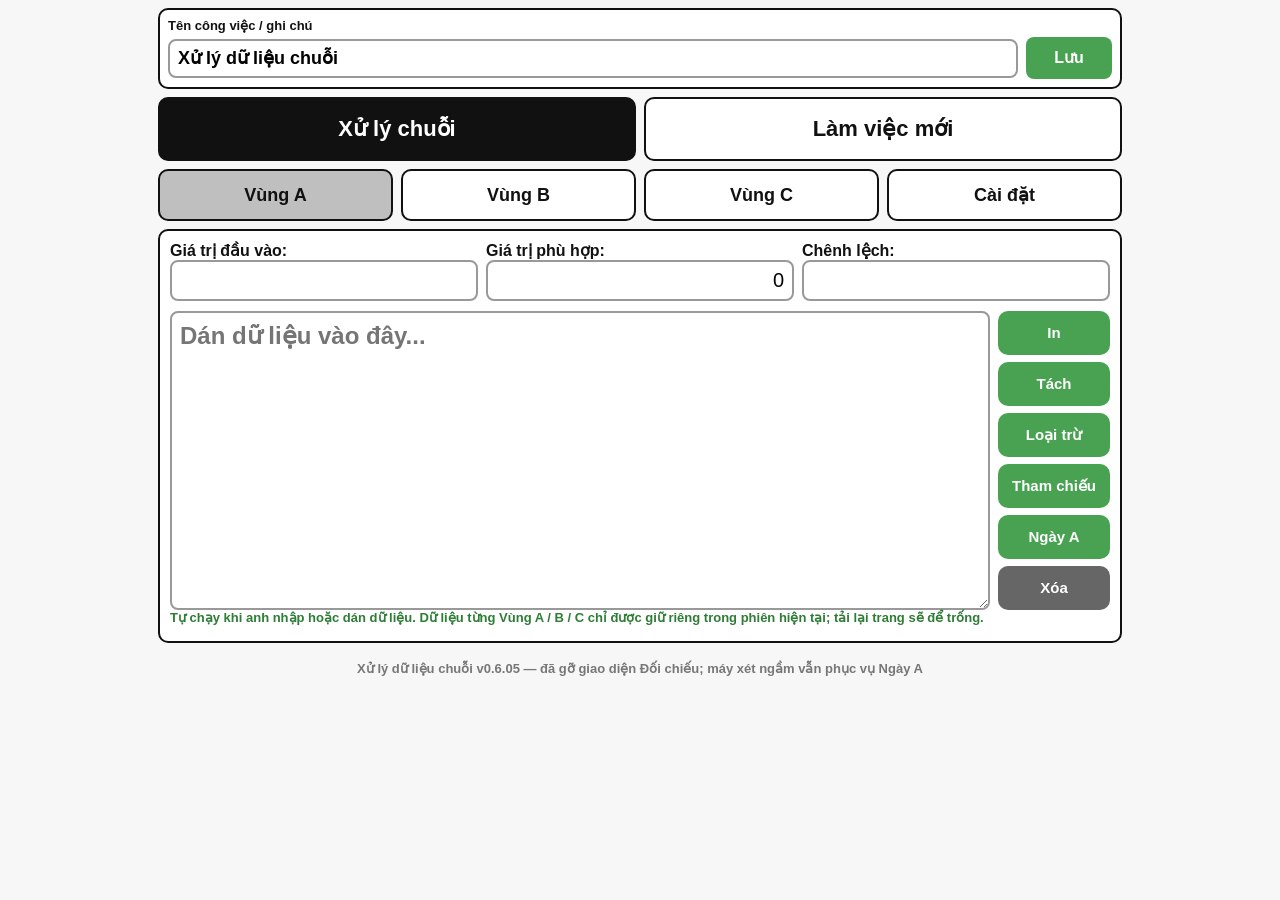
==== index.html @ 202e718b "Add files via upload" ====
<!DOCTYPE html>
<html lang="vi">
<head>
  <meta charset="UTF-8" />
  <meta name="viewport" content="width=device-width, initial-scale=1.0, maximum-scale=1.0" />
  <title>Xử lý dữ liệu chuỗi v0.6.04</title>

  <style data-source="style.css">
*{box-sizing:border-box}
[hidden]{display:none !important}
body{
  margin:0;
  background:#f7f7f7;
  color:#111;
  font-family:Arial, Helvetica, sans-serif;
  font-size:15px;
}
.app{
  max-width:980px;
  margin:0 auto;
  padding:8px;
}
.app-header{
  background:#fff;
  border:2px solid #111;
  border-radius:10px;
  padding:8px;
  margin-bottom:8px;
}
.header-title-input{
  font-size:13px;
}
.header-title-row{
  display:grid;
  grid-template-columns:minmax(0,1fr) 86px;
  gap:8px;
  align-items:center;
  margin-top:4px;
}
.header-title-input input{
  text-align:left;
  font-size:18px;
  font-weight:800;
}
.header-save-btn{
  min-height:42px;
  margin:0;
  padding:8px 10px;
  font-size:16px;
  border-radius:8px;
}
.header-save-btn.saved{
  background:#2d7d35;
}
.main-tabs{
  display:grid;
  grid-template-columns:repeat(2,1fr);
  gap:8px;
  margin:8px 0;
}
.main-tab{
  background:#fff;
  color:#111;
  border:2px solid #111;
  min-height:64px;
  margin:0;
  font-size:22px;
}
.main-tab.active{
  background:#111;
  color:#fff;
}
h1{
  margin:0 0 4px;
  font-size:22px;
}
h2{
  margin:0 0 8px;
  font-size:22px;
}
p{margin:0 0 8px}
.hint{
  color:#2d7d35;
  font-size:13px;
  font-weight:700;
}
.region-tabs{
  display:grid;
  grid-template-columns:repeat(4,1fr);
  gap:8px;
  margin:8px 0;
}
button{
  width:100%;
  border:0;
  border-radius:10px;
  background:#48a252;
  color:#fff;
  padding:10px 8px;
  margin-top:8px;
  font-weight:800;
  font-size:18px;
  line-height:1.05;
  cursor:pointer;
}
button.gray,
.gray-mini{background:#666}
.tab-btn{
  background:#fff;
  color:#111;
  border:2px solid #111;
  margin:0;
  min-height:52px;
}
.tab-btn.active{
  background:#bfbfbf;
}
.screen[hidden],
#main-newwork[hidden],
#main-sequence[hidden],
.action-panel[hidden],
.setting-panel[hidden],
.newwork-section[hidden]{
  display:none !important;
}
.panel{
  background:#fff;
  border:2px solid #111;
  border-radius:10px;
  padding:10px;
  margin:8px 0;
}
.action-panel{
  position:fixed;
  inset:8px;
  z-index:50;
  margin:0;
  overflow:auto;
  box-shadow:0 0 0 9999px rgba(0,0,0,.35);
}
.overlay-title-row{
  position:sticky;
  top:0;
  z-index:2;
  display:grid;
  grid-template-columns:auto minmax(0,1fr);
  gap:8px;
  align-items:center;
  background:#fff;
  border-bottom:2px solid #111;
  padding:0 0 8px;
  margin-bottom:8px;
}
.overlay-title-row h2{
  margin:0;
  text-align:left;
}
.back-mini{
  width:auto;
  margin:0;
  border-radius:9px;
  padding:8px 10px;
  font-size:15px;
}
.work-panel{
  padding-bottom:8px;
}
.money-chips{
  display:grid;
  grid-template-columns:repeat(3,1fr);
  gap:8px;
  margin-bottom:10px;
}
label{
  display:block;
  font-size:16px;
  font-weight:800;
}
input{
  width:100%;
  border:2px solid #999;
  border-radius:8px;
  padding:7px 8px;
  font-size:20px;
  text-align:right;
  background:#fff;
}
textarea{
  width:100%;
  min-height:86px;
  border:2px solid #999;
  border-radius:8px;
  padding:8px;
  font-family:"Courier New", monospace;
  font-size:17px;
  line-height:1.22;
  resize:vertical;
  background:#fff;
}
#inputData{
  min-height:290px;
  color:#000;
  font-family:Arial, Helvetica, sans-serif;
  font-size:24px;
  font-weight:800;
  line-height:1.28;
  letter-spacing:0;
}
.region-data-panel{
  border-color:#999;
}
.region-toggle-grid{
  display:grid;
  grid-template-columns:repeat(2,minmax(0,1fr));
  gap:8px;
  margin-bottom:8px;
}
.region-toggle-btn{
  margin:0;
  background:#fff;
  color:#111;
  border:2px solid #111;
  min-height:54px;
}
.region-data-grid{
  display:grid;
  grid-template-columns:repeat(2,minmax(0,1fr));
  gap:8px;
}
.region-data-grid textarea{
  min-height:120px;
}
.region-overlay-panel textarea{
  min-height:calc(100vh - 150px);
}
.input-workspace{
  display:grid;
  grid-template-columns:minmax(0,1fr) 112px;
  gap:8px;
  align-items:stretch;
}
.action-rail{
  display:grid;
  grid-template-columns:1fr;
  gap:7px;
  align-content:end;
}
.action-rail button{
  min-height:44px;
  margin:0;
  font-size:15px;
}
.action-rail button.saved{
  background:#2d7d35;
}
.panel-title-row{
  display:grid;
  grid-template-columns:minmax(0,1fr) auto auto;
  gap:8px;
  align-items:center;
}
.panel-title-row h2{
  margin:0;
}
.save-mini{
  width:auto;
  min-width:86px;
  margin:0;
  padding:8px 12px;
  font-size:16px;
  border-radius:9px;
}
.save-mini.saved{
  background:#2d7d35;
}
.grid,
.grid3{
  display:grid;
  grid-template-columns:repeat(3,1fr);
  gap:8px;
}
.grid2{
  display:grid;
  grid-template-columns:repeat(2,1fr);
  gap:8px;
}
.splitPair textarea{
  min-height:170px;
}
#printOutput{
  min-height:210px;
}
.print-overlay{
  position:fixed;
  inset:0;
  z-index:9999;
  overflow:auto;
  min-height:100vh;
  min-height:100dvh;
  padding:10px;
  background:#fff;
}
.print-overlay-bar{
  display:grid;
  grid-template-columns:1fr 88px;
  gap:8px;
  align-items:center;
  margin-bottom:8px;
}
.print-overlay-bar .back-mini,
.print-overlay-bar .save-mini{
  min-height:42px;
  margin:0;
}
.print-sheet{
  width:100%;
  max-width:430px;
  min-height:calc(100vh - 70px);
  min-height:calc(100dvh - 70px);
  margin:0 auto;
  padding:22px 18px;
  border:3px solid #111;
  background:#fff;
  position:relative;
}
.print-overlay-head{
  display:block;
  margin:0 0 34px;
  color:#000;
  font-family:Arial, Helvetica, sans-serif;
  font-size:32px;
  font-weight:800;
  line-height:1.22;
}
#printOverlayDate{
  display:block;
  padding-right:112px;
}
#printOverlayAmount{
  position:absolute;
  top:22px;
  right:18px;
  text-align:right;
  white-space:nowrap;
}
#printOverlayText{
  margin:0;
  white-space:pre-wrap;
  overflow-wrap:anywhere;
  color:#000;
  font-family:Arial, Helvetica, sans-serif;
  font-size:32px;
  font-weight:800;
  line-height:1.22;
  letter-spacing:0;
}
.settings-menu{
  display:grid;
  grid-template-columns:1fr;
  gap:10px;
}
.newwork-menu{
  display:grid;
  grid-template-columns:repeat(2,1fr);
  gap:8px;
}
.newwork-tile{
  min-height:72px;
  margin:0;
  background:#fff;
  color:#111;
  border:2px solid #111;
  border-radius:16px;
  font-size:21px;
}
.newwork-tile.active{
  background:#bfbfbf;
}
.warning-box{
  display:grid;
  gap:6px;
  margin:8px 0;
  padding:12px;
  border:3px solid #c90000;
  border-radius:10px;
  background:#ff1f1f;
  color:#fff;
}
.warning-box strong{
  font-size:22px;
  line-height:1.1;
}
.warning-box span{
  font-size:16px;
  font-weight:800;
  line-height:1.35;
}
.setting-tile{
  min-height:72px;
  margin:0;
  background:#fff;
  color:#111;
  border:2px solid #111;
  border-radius:16px;
  font-size:22px;
}
.setting-tile.active{
  background:#bfbfbf;
}
#savedInputToday{
  min-height:190px;
}
.tableWrap{
  overflow:auto;
  border:1px solid #999;
  border-radius:10px;
  margin-bottom:10px;
  max-height:260px;
}
table{
  border-collapse:collapse;
  width:100%;
  min-width:680px;
  font-size:13px;
}
th,td{
  border:1px solid #aaa;
  padding:4px 5px;
  vertical-align:top;
  font-family:"Courier New", monospace;
}
th{
  background:#eee;
  font-family:Arial, Helvetica, sans-serif;
}
footer{
  text-align:center;
  padding:10px;
  color:#777;
  font-weight:700;
  font-size:13px;
}
@media(max-width:760px){
  .app{padding:6px}
  .app-header{
    padding:8px;
  }
  .header-title-row{
    grid-template-columns:minmax(0,1fr) 74px;
    gap:6px;
  }
  .header-save-btn{
    min-height:38px;
    padding:7px 8px;
    font-size:14px;
  }
  h1{font-size:20px}
  h2{font-size:20px}
  .region-tabs{
    gap:6px;
  }
  .main-tab{
    min-height:56px;
    font-size:19px;
  }
  .tab-btn{
    min-height:48px;
    padding:8px 5px;
    font-size:15px;
  }
  .money-chips{
    gap:6px;
  }
  .money-chips label{
    font-size:13px;
  }
  input{
    font-size:18px;
    padding:6px;
  }
  textarea{
    font-size:16px;
    min-height:78px;
  }
  #inputData{
    min-height:280px;
    font-size:22px;
    font-weight:800;
    line-height:1.28;
  }
  .print-overlay{
    padding:8px;
  }
  .print-sheet{
    padding:20px 16px;
  }
  .print-overlay-head{
    font-size:30px;
    margin-bottom:34px;
  }
  #printOverlayText{
    font-size:30px;
    line-height:1.22;
  }
  .input-workspace{
    grid-template-columns:minmax(0,1fr) 92px;
    gap:6px;
  }
  .action-rail{
    gap:6px;
  }
  .action-rail button{
    min-height:42px;
    padding:7px 5px;
    font-size:13px;
  }
  .grid,
  .grid2,
  .grid3,
  .region-data-grid,
  .region-toggle-grid{
    grid-template-columns:1fr;
  }
  .settings{
    grid-template-columns:repeat(3,1fr);
    gap:6px;
  }
  .settings label{
    font-size:13px;
  }
  .settings input{
    font-size:17px;
  }
  .panel-title-row{
    grid-template-columns:minmax(0,1fr) auto auto;
    gap:6px;
  }
  .action-panel{
    inset:6px;
  }
  .region-overlay-panel textarea{
    min-height:calc(100vh - 140px);
  }
  .overlay-title-row{gap:6px}
  .back-mini{
    font-size:13px;
    padding:8px 9px;
  }
  .save-mini{
    min-width:58px;
    font-size:14px;
    padding:8px 10px;
  }
  .setting-tile{
    min-height:62px;
    font-size:20px;
  }
  .newwork-menu{
    gap:6px;
  }
  .newwork-tile{
    min-height:62px;
    font-size:18px;
  }
  .warning-box strong{
    font-size:19px;
  }
}
@media(max-width:380px){
  .input-workspace{
    grid-template-columns:1fr;
  }
  .action-rail{
    grid-template-columns:repeat(2,1fr);
  }
  .action-rail button{
    min-height:40px;
  }
}

/* v0.5.99 — chỉ hiển thị nút dữ liệu ngày của vùng đang chọn */
.daily-region-shortcuts{
  display:grid;
  grid-template-columns:1fr;
}
.daily-region-shortcuts button{
  min-width:0;
  min-height:44px;
  margin:0;
  padding:7px 5px;
  font-size:15px;
  line-height:1.05;
}
.daily-region-panel textarea{
  min-height:calc(100vh - 210px);
  min-height:calc(100dvh - 210px);
}
.legacy-daily-box{
  margin-top:12px;
  padding-top:12px;
  border-top:2px dashed #999;
}
.legacy-daily-box textarea{
  min-height:150px;
}
@media(max-width:760px){
  .daily-region-shortcuts button{
    min-height:42px;
    padding:6px 4px;
    font-size:14px;
  }
  .daily-region-panel textarea{
    min-height:calc(100vh - 190px);
    min-height:calc(100dvh - 190px);
  }
}
  </style>
</head>
<body>
  <div class="app">
    <header class="app-header">
      <label class="header-title-input">Tên công việc / ghi chú
        <span class="header-title-row">
          <input id="appTitleInput" value="Xử lý dữ liệu chuỗi" oninput="saveAppTitle()" />
          <button type="button" class="header-save-btn" onclick="saveAppTitleNote(this)">Lưu</button>
        </span>
      </label>
    </header>

    <nav class="main-tabs" aria-label="Chọn công việc chính">
      <button type="button" class="main-tab active" data-main="sequence" onclick="showMainWorkspace('sequence')">Xử lý chuỗi</button>
      <button type="button" class="main-tab" data-main="newwork" onclick="showMainWorkspace('newwork')">Làm việc mới</button>
    </nav>

    <div id="main-sequence">
    <nav class="region-tabs" aria-label="Chọn màn hình">
      <button type="button" class="tab-btn active" data-tab="MN" onclick="selectWorkspace('MN')">Vùng A</button>
      <button type="button" class="tab-btn" data-tab="MT" onclick="selectWorkspace('MT')">Vùng B</button>
      <button type="button" class="tab-btn" data-tab="HN" onclick="selectWorkspace('HN')">Vùng C</button>
      <button type="button" class="tab-btn" data-tab="SETTINGS" onclick="selectWorkspace('SETTINGS')">Cài đặt</button>
    </nav>

    <main id="workScreen" class="screen">
      <section class="panel work-panel">
        <div class="money-chips">
          <label>Giá trị đầu vào:
            <input id="inputValue" readonly value="">
          </label>
          <label>Giá trị phù hợp:
            <input id="matchedValue" readonly value="0">
          </label>
          <label>Chênh lệch:
            <input id="remainingValue" readonly value="">
          </label>
        </div>

        <div class="input-workspace">
          <textarea id="inputData" placeholder="Dán dữ liệu vào đây..."></textarea>
          <div class="action-rail">
            <button type="button" onclick="openPrintOverlay(this)">In</button>
            <button type="button" onclick="openSplitPanelAndSave()">Tách</button>
            <button type="button" onclick="openRegionDataPanel('exclusion')">Loại trừ</button>
            <button type="button" onclick="openRegionDataPanel('reference')">Tham chiếu</button>
            <div class="daily-region-shortcuts" aria-label="Dữ liệu trong ngày của vùng đang chọn">
              <button id="dailyRegionShortcutBtn" type="button" onclick="openDailyRegionPanel(activeWorkspace)">Ngày A</button>
            </div>
            <button type="button" class="gray" onclick="clearRun()">Xóa</button>
          </div>
        </div>
        <p class="hint auto-run-hint">Tự chạy khi anh nhập hoặc dán dữ liệu. Dữ liệu từng Vùng A / B / C chỉ được giữ riêng trong phiên hiện tại; tải lại trang sẽ để trống.</p>
      </section>

      <section id="panel-region-exclusion" class="panel action-panel region-overlay-panel" hidden>
        <div class="overlay-title-row">
          <button type="button" class="back-mini" onclick="closeActionPanels()">Quay về</button>
          <h2>Loại trừ</h2>
        </div>
        <div class="panel-title-row">
          <label id="activeExclusionLabel" class="region-data-box">Loại trừ Vùng A</label>
          <button type="button" class="save-mini" onclick="saveRegionRelatedData(this)">Lưu</button>
          <button type="button" class="save-mini gray-mini" onclick="clearRegionRelatedData('exclusion')">Xóa</button>
        </div>
        <textarea id="activeExclusionData" placeholder="Dữ liệu loại trừ của vùng đang chọn..."></textarea>
      </section>

      <section id="panel-region-reference" class="panel action-panel region-overlay-panel" hidden>
        <div class="overlay-title-row">
          <button type="button" class="back-mini" onclick="closeActionPanels()">Quay về</button>
          <h2>Tham chiếu</h2>
        </div>
        <div class="panel-title-row">
          <label id="activeReferenceLabel" class="region-data-box">Tham chiếu Vùng A</label>
          <button type="button" class="save-mini" onclick="saveRegionRelatedData(this)">Lưu</button>
          <button type="button" class="save-mini gray-mini" onclick="clearRegionRelatedData('reference')">Xóa</button>
        </div>
        <textarea id="activeReferenceData" placeholder="Dữ liệu tham chiếu của vùng đang chọn..."></textarea>
      </section>

      <section id="panel-daily-region" class="panel action-panel daily-region-panel" hidden>
        <div class="overlay-title-row">
          <button type="button" class="back-mini" onclick="closeActionPanels()">Quay về</button>
          <h2 id="dailyRegionPanelTitle">Dữ liệu trong ngày — Vùng A</h2>
        </div>
        <div class="panel-title-row">
          <span></span>
          <button type="button" class="save-mini" onclick="copyText('dailyRegionOutput')">Sao chép</button>
          <button type="button" class="save-mini gray-mini" onclick="clearSelectedDailyRegionV0598(this)">Xóa</button>
        </div>
        <textarea id="dailyRegionOutput" readonly placeholder="Chưa có dữ liệu trong ngày của vùng này..."></textarea>
      </section>

      <section id="panel-copy" class="panel action-panel" hidden>
        <div class="overlay-title-row">
          <button type="button" class="back-mini" onclick="closeActionPanels()">Quay về</button>
          <h2>In</h2>
        </div>
        <div class="panel-title-row">
          <span></span>
          <button type="button" class="save-mini" onclick="copyPrintFast(this)">Sao chép</button>
        </div>
        <textarea id="printOutput" readonly placeholder="Dữ liệu đã chuẩn tên vùng, giữ cấu trúc gốc, tự xuống dòng..."></textarea>
      </section>

      <section id="panel-split" class="panel action-panel" hidden>
        <div class="overlay-title-row">
          <button type="button" class="back-mini" onclick="closeActionPanels()">Quay về</button>
          <h2>Đã xử lý / Giữ nguyên</h2>
        </div>
        <div class="grid2 splitPair">
          <div>
            <div class="panel-title-row">
              <label for="processedOutput">Đã xử lý</label>
              <span></span>
              <button type="button" class="save-mini gray-mini" onclick="clearProcessedSplitOutput(this)">Xóa</button>
            </div>
            <textarea id="processedOutput" readonly></textarea>
            <button type="button" onclick="copyText('processedOutput')">Sao chép phần đã xử lý</button>
          </div>
          <div>
            <label for="unchangedOutput">Giữ nguyên</label>
            <textarea id="unchangedOutput" readonly></textarea>
            <button type="button" onclick="copyText('unchangedOutput')">Sao chép phần giữ nguyên</button>
          </div>
        </div>
      </section>
    </main>

    <main id="settingsScreen" class="screen" hidden>
      <section class="panel settings-menu">
        <button type="button" class="setting-tile" onclick="toggleSettingsPanel('weights')">Quy tắc quy đổi</button>
      </section>

      <section id="settings-weights" class="panel settings-panel save-panel setting-panel" hidden>
        <div class="panel-title-row">
          <h2>Quy tắc quy đổi / cài đặt</h2>
          <button type="button" class="save-mini" onclick="saveSettingsData()">Lưu</button>
        </div>
        <div class="grid settings">
          <label>Hệ số chung <input id="scaleFactor" value="0.8"></label>
          <label>Kết hợp 2 nguồn <input id="weightPair2Sources" value="550"></label>
          <label>Kết hợp trong 1 nguồn <input id="weightPair1Source" value="750"></label>
          <label>Kết hợp vùng C <input id="weightPairRegionC" value="650"></label>
          <label>Chuỗi 2 ký tự <input id="weightLength2" value="75"></label>
          <label>Chuỗi 3 ký tự <input id="weightLength3" value="630"></label>
          <label>Chuỗi 4 ký tự <input id="weightLength4" value="5500"></label>
          <label>Giới hạn chuỗi 2 ký tự <input id="limitLength2" value="10"></label>
          <label>Giới hạn kết hợp <input id="limitPair" value="1"></label>
        </div>
      </section>

      <div class="hidden-data-fields" hidden>
        <textarea id="excludeA"></textarea>
        <textarea id="excludeB"></textarea>
        <textarea id="excludeC"></textarea>
        <textarea id="referenceA"></textarea>
        <textarea id="referenceB"></textarea>
        <textarea id="referenceC"></textarea>
      </div>
    </main>
    </div>

    <main id="main-newwork" hidden>
      <section class="panel newwork-panel">
        <h2>Làm việc mới</h2>
        <p class="hint">Màn này chỉ để thử cấu trúc bật/mở. Chưa gắn công thức xử lý thật.</p>
      </section>

      <section class="panel newwork-menu">
        <button type="button" class="newwork-tile active" data-panel="new-data" onclick="showNewWorkPanel('new-data')">Dữ liệu</button>
        <button type="button" class="newwork-tile" data-panel="new-process" onclick="showNewWorkPanel('new-process')">Xử lý</button>
        <button type="button" class="newwork-tile" data-panel="new-report" onclick="showNewWorkPanel('new-report')">Báo cáo</button>
        <button type="button" class="newwork-tile" data-panel="new-setting" onclick="showNewWorkPanel('new-setting')">Cài đặt</button>
      </section>

      <section id="new-data" class="panel newwork-section">
        <div class="panel-title-row">
          <h2>Dữ liệu</h2>
          <button type="button" class="save-mini" onclick="saveNewWorkData()">Lưu</button>
          <button type="button" class="save-mini gray-mini" onclick="clearNewWorkData()">Xóa</button>
        </div>
        <textarea id="newWorkData" placeholder="Dán dữ liệu thử vào đây..."></textarea>
      </section>

      <section id="new-process" class="panel newwork-section" hidden>
        <h2>Xử lý</h2>
        <textarea id="newWorkProcess" readonly placeholder="Vùng xử lý thử sẽ hiện ở đây..."></textarea>
      </section>

      <section id="new-report" class="panel newwork-section" hidden>
        <h2>Báo cáo</h2>
        <textarea id="newWorkReport" readonly placeholder="Vùng báo cáo thử sẽ hiện ở đây..."></textarea>
      </section>

      <section id="new-setting" class="panel newwork-section" hidden>
        <h2>Cài đặt</h2>
        <div class="warning-box">
          <strong>CẢNH BÁO DỮ LIỆU CẦN ẨN</strong>
          <span>Tên thật, SĐT, địa chỉ, CCCD, tài khoản ngân hàng, ghi chú riêng tư.</span>
        </div>
      </section>
    </main>

    <section class="panel parsed-results-panel" style="display:none !important;">
      <h2>Dữ liệu đã chuẩn hóa</h2>
      <textarea id="parsedReference" readonly></textarea>
    </section>

    <section class="panel intermediate-panel" style="display:none !important;">
      <h2>Bảng trung gian</h2>
      <div class="tableWrap">
        <table id="intermediateTable">
          <thead>
            <tr>
              <th>Khối</th>
              <th>Vùng xét</th>
              <th>Loại</th>
              <th>Phần tử</th>
              <th>Mức</th>
              <th>Vùng</th>
              <th>Giá trị</th>
            </tr>
          </thead>
          <tbody></tbody>
        </table>
      </div>
      <textarea id="auditDetail" readonly placeholder="Dạng chữ của bảng trung gian..."></textarea>
    </section>

    <footer>Xử lý dữ liệu chuỗi v0.6.05 — đã gỡ giao diện Đối chiếu; máy xét ngầm vẫn phục vụ Ngày A</footer>
  </div>
  <section id="printOverlay" class="print-overlay" hidden>
    <div class="print-overlay-bar">
      <button type="button" class="back-mini" onclick="closePrintOverlay()">Quay về</button>
      <button type="button" class="save-mini" onclick="copyPrintOverlay(this)">Sao chép</button>
    </div>
    <div class="print-sheet">
      <div id="printOverlayHead" class="print-overlay-head">
        <span id="printOverlayDate"></span>
        <span id="printOverlayAmount"></span>
      </div>
      <pre id="printOverlayText"></pre>
    </div>
  </section>

  <script data-source="app.js">
// Xử lý dữ liệu chuỗi v0.5.98 — dữ liệu trong ngày độc lập theo Vùng A / B / C
// Đầu vào -> bảng trung gian -> quy đổi theo cấu hình
// Xuất: chuẩn tên nguồn, nhóm cùng cấu trúc, xuống dòng tối đa 20 ký tự

const REGION_A_SCHEDULE = {
  1:["Tpho","Dthap","Cmau"],
  2:["Btre","Vtau","Blieu"],
  3:["Dnai","Ctho","Strang"],
  4:["Tninh","Agiang","Bthuan"],
  5:["Vlong","Bduong","Tvinh"],
  6:["Tpho","Lan","Bphuoc","Hgiang"],
  0:["Tgiang","Kgiang","Dlat"]
};
const REGION_B_SCHEDULE = {
  1:["Pyen","Hue"],
  2:["Dlac","Qnam"],
  3:["Dnang","Khoa"],
  4:["Bdinh","Qtri","Qbinh"],
  5:["Glai","Nthuan"],
  6:["Dnang","Qngai","Dnong"],
  0:["Ktum","Khoa","Hue"]
};

const KNOWN_SOURCE_CODES = [
  "Tninh","Agiang","Bthuan","Dnai","Ctho","Strang","Tpho","Dthap","Cmau",
  "Btre","Vtau","Blieu","Vlong","Bduong","Tvinh","Lan","Bphuoc","Hgiang",
  "Tgiang","Kgiang","Dlat","Pyen","Hue","Dlac","Qnam","Dnang","Khoa",
  "Bdinh","Qtri","Qbinh","Glai","Nthuan","Qngai","Dnong","Ktum","HN"
];

const SOURCE_ALIAS_MAP = {
  "tay ninh":"Tninh","tây ninh":"Tninh","tninh":"Tninh",
  "an giang":"Agiang","agiang":"Agiang",
  "binh thuan":"Bthuan","bình thuận":"Bthuan","bthuan":"Bthuan",
  "dong nai":"Dnai","đồng nai":"Dnai","dnai":"Dnai",
  "can tho":"Ctho","cần thơ":"Ctho","ctho":"Ctho",
  "soc trang":"Strang","sóc trăng":"Strang","strang":"Strang",
  "tp hcm":"Tpho","tp.hcm":"Tpho","tphcm":"Tpho","tpho":"Tpho",
  "dong thap":"Dthap","đồng tháp":"Dthap","dthap":"Dthap",
  "ca mau":"Cmau","cà mau":"Cmau","cmau":"Cmau",
  "ben tre":"Btre","bến tre":"Btre","btre":"Btre",
  "vung tau":"Vtau","vũng tàu":"Vtau","vtau":"Vtau",
  "bac lieu":"Blieu","bạc liêu":"Blieu","blieu":"Blieu",
  "vinh long":"Vlong","vĩnh long":"Vlong","vlong":"Vlong",
  "binh duong":"Bduong","bình dương":"Bduong","bduong":"Bduong",
  "tra vinh":"Tvinh","trà vinh":"Tvinh","tvinh":"Tvinh",
  "long an":"Lan","lan":"Lan",
  "binh phuoc":"Bphuoc","bình phước":"Bphuoc","bphuoc":"Bphuoc",
  "hau giang":"Hgiang","hậu giang":"Hgiang","hgiang":"Hgiang",
  "tien giang":"Tgiang","tiền giang":"Tgiang","tgiang":"Tgiang",
  "kien giang":"Kgiang","kiên giang":"Kgiang","kgiang":"Kgiang",
  "da lat":"Dlat","đà lạt":"Dlat","dlat":"Dlat","lam dong":"Dlat","lâm đồng":"Dlat",

  "phu yen":"Pyen","phú yên":"Pyen","pyen":"Pyen",
  "hue":"Hue","huế":"Hue",
  "dak lak":"Dlac","đắk lắk":"Dlac","dac lac":"Dlac","đắc lắc":"Dlac","dlac":"Dlac",
  "quang nam":"Qnam","quảng nam":"Qnam","qnam":"Qnam",
  "da nang":"Dnang","đà nẵng":"Dnang","dnang":"Dnang",
  "khanh hoa":"Khoa","khánh hòa":"Khoa","khoa":"Khoa",
  "binh dinh":"Bdinh","bình định":"Bdinh","bdinh":"Bdinh",
  "quang tri":"Qtri","quảng trị":"Qtri","qtri":"Qtri",
  "quang binh":"Qbinh","quảng bình":"Qbinh","qbinh":"Qbinh",
  "gia lai":"Glai","glai":"Glai",
  "ninh thuan":"Nthuan","ninh thuận":"Nthuan","nthuan":"Nthuan",
  "quang ngai":"Qngai","quảng ngãi":"Qngai","qngai":"Qngai",
  "dak nong":"Dnong","đắk nông":"Dnong","dnong":"Dnong",
  "kon tum":"Ktum","ktum":"Ktum",
  "ha noi":"HN","hà nội":"HN","hn":"HN","mb":"HN"
};

// Các mã ngắn dưới đây chỉ được giữ để đọc dữ liệu cũ; logic nội bộ và giao diện dùng thuật ngữ trung tính.
const LEGACY_TYPE_TOKEN_RE = "(bdao|xcdao|xcdau|xcduoi|duoi|dau|dd|dv|da|b|xc)";
const STORAGE_KEYS = {
  settings: "sequence.v1.saved.settings",
  exclusions: "sequence.v1.saved.exclusions",
  references: "sequence.v1.saved.references",
  dailyInputPrefix: "sequence.v1.dailyInput.",
  appTitle: "sequence.v1.appTitle",
  newWorkData: "sequence.v1.newWorkData",
  activeWorkspace: "sequence.v1.activeWorkspace",
  lastWorkRegion: "sequence.v1.lastWorkRegion",
  workspacePrefix: "sequence.v1.workspace."
};
// Chỉ dùng để đọc dữ liệu đã lưu bởi bản cũ; mọi lần ghi mới dùng khóa trung tính ở trên.
const LEGACY_STORAGE_KEYS = {
  settings: "pxso.v0.saved.settings",
  exclusions: "pxso.v0.saved.xoa",
  references: "pxso.v0.saved.results",
  dailyInputPrefix: "pxso.v0.dailyInput.",
  appTitle: "pxso.v0.5.58.appTitle",
  newWorkData: "pxso.v0.5.45.newWorkData",
  activeWorkspace: "pxso.v0.5.40.activeWorkspace",
  lastWorkRegion: "pxso.v0.5.40.lastWorkRegion",
  workspacePrefix: "pxso.v0.5.40.workspace."
};
const WEIGHT_SETTING_IDS = ["scaleFactor","weightPair2Sources","weightPair1Source","weightPairRegionC","weightLength2","weightLength3","weightLength4","limitLength2","limitPair"];
let activeWorkspace = "MN";
// Dữ liệu nhập A/B/C chỉ tồn tại trong phiên trang hiện tại; không lưu lâu dài trong localStorage.
const SESSION_WORKSPACE_INPUTS = { MN:"", MT:"", HN:"" };

function dayIndex(){ return new Date().getDay(); }
function dateKey(){
  const d = new Date();
  return [
    d.getFullYear(),
    String(d.getMonth() + 1).padStart(2, "0"),
    String(d.getDate()).padStart(2, "0")
  ].join("-");
}
function el(id){ return document.getElementById(id); }
function val(id){ return (el(id)?.value || ""); }
function setVal(id, v){ if(el(id)) el(id).value = v == null ? "" : String(v); }
function scrollTextTop(id){
  const x = el(id);
  if(x && typeof x.scrollTop === "number") x.scrollTop = 0;
}

function debounce(fn, delay=280){
  let t;
  return function(...args){
    clearTimeout(t);
    t = setTimeout(()=>fn.apply(this,args), delay);
  };
}

function workspaceKey(region=activeWorkspace){
  return STORAGE_KEYS.workspacePrefix + region;
}
function saveActiveWorkspaceInput(){
  if(!["MN","MT","HN"].includes(activeWorkspace)) return;
  SESSION_WORKSPACE_INPUTS[activeWorkspace] = val("inputData");
}
function loadWorkspaceInput(region){
  const targetRegion = ["MN","MT","HN"].includes(region) ? region : "MN";
  setVal("inputData", SESSION_WORKSPACE_INPUTS[targetRegion] || "");
}
function purgePersistentWorkspaceInputsV0601(){
  ["MN","MT","HN"].forEach(region=>{
    try{
      localStorage.removeItem(workspaceKey(region));
      localStorage.removeItem(LEGACY_STORAGE_KEYS.workspacePrefix + region);
    }catch(e){
      console.error(e);
    }
  });
}
function regionUiName(region=activeWorkspace){
  if(region === "MT") return "Vùng B";
  if(region === "HN") return "Vùng C";
  return "Vùng A";
}
function regionShortName(region=activeWorkspace){
  if(region === "MT") return "B";
  if(region === "HN") return "C";
  return "A";
}
function regionDisplayCode(region){
  return regionShortName(region);
}
function regionRelatedIds(region=activeWorkspace){
  if(region === "MT") return {exclusion:"excludeB", reference:"referenceB"};
  if(region === "HN") return {exclusion:"excludeC", reference:"referenceC"};
  return {exclusion:"excludeA", reference:"referenceA"};
}
function syncRegionRelatedPanel(){
  if(!["MN","MT","HN"].includes(activeWorkspace)) return;
  const ids = regionRelatedIds(activeWorkspace);
  const shortName = regionShortName(activeWorkspace);
  const uiName = regionUiName(activeWorkspace);
  const title = el("regionDataTitle");
  const exclusionLabel = el("activeExclusionLabel");
  const referenceLabel = el("activeReferenceLabel");

  if(title) title.textContent = "Dữ liệu liên quan " + uiName;
  if(exclusionLabel) exclusionLabel.textContent = "Loại trừ " + shortName;
  if(referenceLabel) referenceLabel.textContent = "Tham chiếu " + shortName;
  const dailyShortcut = el("dailyRegionShortcutBtn");
  if(dailyShortcut) dailyShortcut.textContent = "Ngày " + shortName;
  setVal("activeExclusionData", val(ids.exclusion));
  setVal("activeReferenceData", val(ids.reference));
}
function toggleRegionDataBox(kind){
  openRegionDataPanel(kind);
}
function openRegionDataPanel(kind){
  syncRegionRelatedPanel();
  closeActionPanels();
  const panel = el(kind === "reference" ? "panel-region-reference" : "panel-region-exclusion");
  if(panel) panel.hidden = false;
}
function saveRegionRelatedData(btn){
  if(!["MN","MT","HN"].includes(activeWorkspace)) return;
  const ids = regionRelatedIds(activeWorkspace);
  setVal(ids.exclusion, val("activeExclusionData"));
  setVal(ids.reference, val("activeReferenceData"));
  writeStorage(STORAGE_KEYS.exclusions, collectValues(["excludeA","excludeB","excludeC"]));
  writeStorage(STORAGE_KEYS.references, collectValues(["referenceA","referenceB","referenceC"]));
  parseReferencesOnly();
  runAll();
  if(btn) flashSaveButton(btn);
}
function clearRegionRelatedData(kind){
  if(!["MN","MT","HN"].includes(activeWorkspace)) return;
  const ids = regionRelatedIds(activeWorkspace);

  if(kind === "reference"){
    setVal("activeReferenceData", "");
    setVal(ids.reference, "");
    writeStorage(STORAGE_KEYS.references, collectValues(["referenceA","referenceB","referenceC"]));
    parseReferencesOnly();
  }else{
    setVal("activeExclusionData", "");
    setVal(ids.exclusion, "");
    writeStorage(STORAGE_KEYS.exclusions, collectValues(["excludeA","excludeB","excludeC"]));
  }

  runAll();
}
function setActiveTab(tab){
  document.querySelectorAll(".tab-btn").forEach(btn=>{
    btn.classList.toggle("active", btn.dataset.tab === tab);
  });
}
function saveAppTitle(){
  try{
    localStorage.setItem(STORAGE_KEYS.appTitle, val("appTitleInput"));
  }catch(e){
    console.error(e);
  }
}
function saveAppTitleNote(btn){
  saveAppTitle();
  flashActionButton(btn, "Đã lưu", "Lưu");
}
function loadAppTitle(){
  try{
    const title = readTextWithLegacy(STORAGE_KEYS.appTitle, LEGACY_STORAGE_KEYS.appTitle);
    if(title) setVal("appTitleInput", title);
  }catch(e){
    console.error(e);
  }
}
function showMainWorkspace(name){
  const isNew = name === "newwork";
  const sequenceWorkspace = el("main-sequence");
  const newwork = el("main-newwork");
  if(sequenceWorkspace) sequenceWorkspace.hidden = isNew;
  if(newwork) newwork.hidden = !isNew;
  document.querySelectorAll(".main-tab").forEach(btn=>{
    btn.classList.toggle("active", btn.dataset.main === (isNew ? "newwork" : "sequence"));
  });
}
function showNewWorkPanel(id){
  document.querySelectorAll(".newwork-section").forEach(panel=>{
    panel.hidden = panel.id !== id;
  });
  document.querySelectorAll(".newwork-tile").forEach(btn=>{
    btn.classList.toggle("active", btn.dataset.panel === id);
  });
}
function updateNewWorkPreview(){
  const text = val("newWorkData").trim();
  const lineCount = text ? text.split(/\n+/).filter(Boolean).length : 0;
  setVal("newWorkProcess", text ? `Dữ liệu thử đã nhận: ${lineCount} dòng\n\n${text}` : "");
  setVal("newWorkReport", text ? `Báo cáo thử\n- Trạng thái: đã có dữ liệu\n- Số dòng: ${lineCount}\n- Ghi chú: chưa gắn công thức thật.` : "");
}
function saveNewWorkData(){
  try{
    localStorage.setItem(STORAGE_KEYS.newWorkData, val("newWorkData"));
    updateNewWorkPreview();
    flashSaveButton(document.querySelector("#new-data .save-mini"));
  }catch(e){
    console.error(e);
  }
}
function clearNewWorkData(){
  setVal("newWorkData", "");
  setVal("newWorkProcess", "");
  setVal("newWorkReport", "");
  try{
    localStorage.removeItem(STORAGE_KEYS.newWorkData);
  }catch(e){
    console.error(e);
  }
}
function loadNewWorkData(){
  try{
    setVal("newWorkData", readTextWithLegacy(STORAGE_KEYS.newWorkData, LEGACY_STORAGE_KEYS.newWorkData));
  }catch(e){
    setVal("newWorkData", "");
  }
  updateNewWorkPreview();
}
function closeActionPanels(){
  ["panel-copy","panel-split","panel-region-exclusion","panel-region-reference","panel-daily-region"].forEach(id=>{
    const panel = el(id);
    if(panel) panel.hidden = true;
  });
}
function toggleActionPanel(name){
  const panel = el("panel-" + name);
  if(!panel) return;
  const shouldOpen = panel.hidden;
  closeActionPanels();
  panel.hidden = !shouldOpen;
}
function closeSettingsPanels(){
  document.querySelectorAll(".setting-panel").forEach(panel=>panel.hidden = true);
  document.querySelectorAll(".setting-tile").forEach(btn=>btn.classList.remove("active"));
}
function toggleSettingsPanel(name){
  const panel = el("settings-" + name);
  if(!panel) return;
  const shouldOpen = panel.hidden;
  closeSettingsPanels();
  panel.hidden = !shouldOpen;
  const tile = Array.from(document.querySelectorAll(".setting-tile")).find(btn => btn.getAttribute("onclick") && btn.getAttribute("onclick").includes("'" + name + "'"));
  if(tile) tile.classList.toggle("active", shouldOpen);
}
function selectWorkspace(tab){
  saveActiveWorkspaceInput();
  const workScreen = el("workScreen");
  const settingsScreen = el("settingsScreen");
  activeWorkspace = tab === "SETTINGS" ? activeWorkspace : tab;

  try{
    localStorage.setItem(STORAGE_KEYS.activeWorkspace, tab);
    if(tab !== "SETTINGS") localStorage.setItem(STORAGE_KEYS.lastWorkRegion, tab);
  }catch(e){
    console.error(e);
  }

  setActiveTab(tab);
  if(tab === "SETTINGS"){
    if(workScreen) workScreen.hidden = true;
    if(settingsScreen) settingsScreen.hidden = false;
    closeActionPanels();
    return;
  }

  if(workScreen) workScreen.hidden = false;
  if(settingsScreen) settingsScreen.hidden = true;
  closeSettingsPanels();
  loadWorkspaceInput(tab);
  syncRegionRelatedPanel();
  if(val("inputData").trim()) runAll();
  else clearRun();
}


function getRate(){
  let s = val("scaleFactor").trim().replace(",",".").replace("%","");
  let n = parseFloat(s);
  if(isNaN(n)) n = 0.8;
  if(n > 1) n = n / 100;
  return n;
}
function getNum(id, fallback){
  let n = parseFloat(val(id).trim().replace(",","."));
  return isNaN(n) ? fallback : n;
}
function fmtN(n){
  const x = Math.round((Number(n)||0)*100)/100;
  return String(x).replace(".",",").replace(/,0$/,"");
}
function money(n){
  // Hiển thị đúng số lẻ 0,1k, không làm tròn lên.
  // Ví dụ: 595.2 -> 595,2k; 57.6 -> 57,6k; 16 -> 16k
  const x = Math.round((Number(n)||0)*10)/10;
  let s = String(x).replace(".",",");
  if(s.endsWith(",0")) s = s.slice(0,-2);
  return s + "k";
}
function cleanName(s){
  return (s||"")
    .toLowerCase()
    .normalize("NFD").replace(/[\u0300-\u036f]/g,"")
    .replace(/[^a-z0-9 ]/g," ")
    .replace(/\s+/g," ")
    .trim();
}
function normalizeLine(s){
  return (s||"").trim()
    .replace(/\s+/g,"")
    .replace(/kéo/gi,"keo")
    .replace(/ghép cặp/gi,"da")
    .replace(/đầu/gi,"dau")
    .replace(/đuôi|đui/gi,"duoi")
    .replace(/đđ/gi,"dd");
}
function parseAmount(s){
  return parseFloat(String(s||"0").replace(",",".")) || 0;
}

function orderSourcesBySchedule(sources){
  const list = (sources || []).filter(Boolean);
  if(list.length <= 1) return list.slice();

  const candidates = [];
  [REGION_A_SCHEDULE, REGION_B_SCHEDULE].forEach(map=>{
    Object.values(map).forEach(arr=>{
      if(list.every(source => arr.includes(source))){
        candidates.push(arr);
      }
    });
  });
  if(!candidates.length) return list.slice();

  candidates.sort((a,b)=>{
    if(a.length !== b.length) return a.length - b.length;
    return 0;
  });
  const order = candidates[0];
  return list.slice().sort((a,b)=>{
    const ai = order.indexOf(a);
    const bi = order.indexOf(b);
    if(ai !== bi) return ai - bi;
    return 0;
  });
}

function getSourcesFromName(name){
  if(!name) return [];
  const raw = name.trim();
  const lower = raw.toLowerCase();
  if(lower==="hn" || lower==="mb") return ["HN"];
  const found = [];
  for(const d of KNOWN_SOURCE_CODES){
    if(d === "HN") continue;
    const idx = lower.indexOf(d.toLowerCase());
    if(idx >= 0) found.push({d, idx});
  }
  found.sort((a,b)=>{
    if(a.idx !== b.idx) return a.idx - b.idx;
    return b.d.length - a.d.length;
  });
  return found.length ? orderSourcesBySchedule(found.map(item => item.d)) : [raw];
}
function detectRegionBySources(sources){
  if(sources.includes("HN")) return "HN";
  const mt = ["Pyen","Hue","Dlac","Qnam","Dnang","Khoa","Bdinh","Qtri","Qbinh","Glai","Nthuan","Qngai","Dnong","Ktum"];
  return sources.some(d => mt.includes(d)) ? "MT" : "MN";
}
function compactMultiSourceLabel(block){
  // Khóa thứ tự tên nguồn sau khi atomic được gom lại.
  // Không lấy thứ tự block xuất hiện trong input, mà luôn theo thứ tự nguồn chuẩn.
  const sources = orderSourcesBySchedule(getSourcesFromName(block).filter(Boolean));
  const canonicalBlock = sources.length ? sources.join("") : block;
  const region = detectRegionBySources(sources);
  if(region === "HN") return canonicalBlock;

  // Chỉ rút thành ký hiệu nhóm khi block là đúng dải đầu của lịch NGÀY HIỆN TẠI.
  // Ví dụ thứ Bảy:
  // TphoLanBphuoc -> 3dmn
  // TphoLanHgiang -> giữ nguyên, vì bỏ mất vùng thứ 3 là Bphuoc.
  const count = sources.length;
  if(count !== 3 && !(region === "MN" && count === 4)) return canonicalBlock;

  const todaySchedule = region === "MT"
    ? (REGION_B_SCHEDULE[dayIndex()] || [])
    : (REGION_A_SCHEDULE[dayIndex()] || []);
  const key = region === "MT" ? "3dmt" : `${count}dmn`;
  const matchesTodayPrefix = todaySchedule.length >= count &&
    sources.every((source, idx) => source === todaySchedule[idx]);
  return matchesTodayPrefix ? key : canonicalBlock;
}
function isHeader(line){
  const l = normalizeLine(line).toLowerCase();
  if(/^(hn|mb|2dmn|3dmn|4dmn|2dmt|3dmt)$/.test(l)) return true;
  return !/\d/.test(line) && /^[a-zA-ZÀ-ỹ]+$/.test(line.trim());
}
function pickDayForGeneric(region, count, sourceHints=[]){
  const map = region==="MT" ? REGION_B_SCHEDULE : REGION_A_SCHEDULE;
  const hints = (sourceHints || []).filter(Boolean);
  if(hints.length){
    for(const [d, arr] of Object.entries(map)){
      if(arr.length >= count && hints.every(source => arr.includes(source))){
        return parseInt(d,10);
      }
    }
  }
  const today = dayIndex();
  if(map[today] && map[today].length >= count) return today;

  for(const [d, arr] of Object.entries(map)){
    if(arr.length >= count) return parseInt(d,10);
  }
  return today;
}
function resolveHeader(raw, sourceHints=[]){
  const l = normalizeLine(raw).toLowerCase();
  let sources;
  if(l==="hn" || l==="mb") sources=["HN"];
  else if(l==="2dmn") sources=REGION_A_SCHEDULE[pickDayForGeneric("MN",2,sourceHints)].slice(0,2);
  else if(l==="3dmn") sources=REGION_A_SCHEDULE[pickDayForGeneric("MN",3,sourceHints)].slice(0,3);
  else if(l==="4dmn") sources=REGION_A_SCHEDULE[pickDayForGeneric("MN",4,sourceHints)].slice(0,4);
  else if(l==="2dmt") sources=REGION_B_SCHEDULE[pickDayForGeneric("MT",2,sourceHints)].slice(0,2);
  else if(l==="3dmt") sources=REGION_B_SCHEDULE[pickDayForGeneric("MT",3,sourceHints)].slice(0,3);
  else sources=getSourcesFromName(raw.trim());
  const generic = /^(2dmn|3dmn|4dmn|2dmt|3dmt)$/i.test(l);
  return {raw:raw.trim(), name:sources.join(""), sources, region:detectRegionBySources(sources), primarySources:sources.slice(0,2), generic, lines:[]};
}
function splitBlocks(text){
  const lines = (text||"").split(/\n+/).map(x=>x.trim()).filter(Boolean);
  const blocks=[]; let cur=null; let lastExplicit=[];
  for(const raw of lines){
    if(isHeader(raw)){
      cur = resolveHeader(raw, lastExplicit);
      blocks.push(cur);
      if(!cur.generic) lastExplicit = cur.sources;
    }else{
      if(!cur){
        cur = {raw:"Không rõ vùng", name:"Không rõ vùng", sources:["Không rõ vùng"], region:"MN", primarySources:["Không rõ vùng"], generic:false, lines:[]};
        blocks.push(cur);
      }
      cur.lines.push(normalizeLine(raw));
    }
  }
  return blocks;
}

function expandKeoToken(token){
  const m = String(token||"").match(/^(\d+)keo(\d+)$/i);
  if(!m) return [token];
  const a=m[1], b=m[2];
  if(a.length !== b.length) return [token];
  const start=parseInt(a,10), end=parseInt(b,10);
  if(isNaN(start)||isNaN(end)||start>end) return [token];
  let step = 1;

  if(a.slice(0, -1) !== b.slice(0, -1)){
    let suffixLen = 0;
    for(let i=1; i<=a.length; i++){
      if(a.slice(-i) === b.slice(-i)) suffixLen = i;
      else break;
    }
    if(suffixLen > 0) step = Math.pow(10, suffixLen);
  }

  if(Math.floor((end - start) / step) > 200) return [token];
  const out=[];
  for(let i=start;i<=end;i+=step) out.push(String(i).padStart(a.length,"0"));
  return out;
}
function parseNums(numStr){
  return (numStr||"").split(".").filter(Boolean).flatMap(expandKeoToken);
}
function pairNumbers(nums){
  const out=[];
  for(let i=0;i<nums.length;i++){
    for(let j=i+1;j<nums.length;j++) out.push([nums[i], nums[j]]);
  }
  return out;
}
function pairSources(sources){
  const out=[];
  for(let i=0;i<sources.length;i++){
    for(let j=i+1;j<sources.length;j++) out.push([sources[i], sources[j]]);
  }
  return out;
}
function permCount(s){
  const arr = String(s||"").split("");
  const fact = n => n<=1 ? 1 : n*fact(n-1);
  const counts={};
  arr.forEach(c => counts[c]=(counts[c]||0)+1);
  let den=1;
  Object.values(counts).forEach(c => den *= fact(c));
  return fact(arr.length)/den;
}

function parseDataLine(line){
  const s = normalizeLine(line);

  const da = s.match(/^([0-9.]+)(da|dv)([\d,.]+)n$/i);
  if(da){
    return [{nums:parseNums(da[1]), type:da[2].toLowerCase(), n:parseAmount(da[3]), source:s}];
  }

  const baseMatch = s.match(/^((?:\d+keo\d+)|(?:\d+(?:\.\d+)*))(.*)$/i);
  if(!baseMatch) return null;

  const baseNums = parseNums(baseMatch[1]);
  const rest = baseMatch[2] || "";
  if(!rest) return null;

  const segRe = new RegExp("(?:^|\\.)" + LEGACY_TYPE_TOKEN_RE + "([\\d,.]+)n","ig");
  const parts=[];
  let lastEnd=0, m;
  while((m = segRe.exec(rest)) !== null){
    if(m.index !== lastEnd) return null;
    parts.push({nums:baseNums, type:m[1].toLowerCase(), n:parseAmount(m[2]), source:s});
    lastEnd = segRe.lastIndex;
  }
  if(!parts.length || lastEnd !== rest.length) return null;
  return parts;
}

function makeLine(nums, type, n){
  return `${Array.isArray(nums)?nums.join("."):nums}${type}${fmtN(n)}n`;
}
function makePairLine(a,b,n){
  return `${a}.${b}da${fmtN(n)}n`;
}
function sortNumsAsc(nums){
  return (nums||[]).slice().sort((a,b)=>{
    const aa=parseInt(a,10), bb=parseInt(b,10);
    if(aa!==bb) return aa-bb;
    return String(a).localeCompare(String(b));
  });
}
function sortPair(a,b){
  return sortNumsAsc([a,b]);
}
function uniquePairs(pairs){
  const seen=new Set(), out=[];
  for(const pair of pairs){
    const p=sortPair(pair[0], pair[1]);
    const key=p.join(".");
    if(seen.has(key)) continue;
    seen.add(key);
    out.push(p);
  }
  return out.sort((x,y)=>{
    const a0=parseInt(x[0],10), y0=parseInt(y[0],10);
    if(a0!==y0) return a0-y0;
    return parseInt(x[1],10)-parseInt(y[1],10);
  });
}

function buildIntermediate(blocks){
  const rows=[];
  const meta = block => ({
    sourceBlock:block.name,
    originSources:(block.sources||[]).slice(),
    sourceGeneric:!!block.generic
  });
  for(const block of blocks){
    for(const rawLine of block.lines){
      const parts = parseDataLine(rawLine);
      if(!parts){
        rows.push({block:block.name, line:rawLine, type:"?", nums:[rawLine], n:0, region:block.region, calc:false, sourceCount:1, ...meta(block)});
        continue;
      }
      for(const part of parts){
        const t=part.type;
        const nums=part.nums || [];
        if(t==="dv"){
          const numPairs = uniquePairs(pairNumbers(nums));
          const sourcePairs = block.sources.length>=2 ? pairSources(block.sources) : [[block.name]];
          for(const dp of sourcePairs){
            const bname = dp.length===2 ? dp[0]+dp[1] : block.name;
            for(const np of numPairs){
              const pair = sortPair(np[0], np[1]);
              rows.push({block:bname, line:makePairLine(pair[0],pair[1],part.n), type:"da", nums:pair, n:part.n, region:block.region, calc:true, raw:rawLine, sourceCount:(dp.length===2?2:1), ...meta(block)});
            }
          }
        }else if(t==="da"){
          const pair = sortPair(nums[0], nums[1]);
          const sourcePairs = block.sources.length>=2 ? pairSources(block.sources) : [[block.name]];
          for(const dp of sourcePairs){
            const bname = dp.length===2 ? dp[0]+dp[1] : block.name;
            rows.push({block:bname, line:makePairLine(pair[0],pair[1],part.n), type:"da", nums:pair, n:part.n, region:block.region, calc:true, raw:rawLine, sourceCount:(dp.length===2?2:1), ...meta(block)});
          }
        }else{
          for(const source of block.sources){
            for(const num of nums){
              rows.push({block:source, line:makeLine(num,t,part.n), type:t, nums:[num], n:part.n, region:block.region, calc:true, raw:rawLine, sourceCount:1, ...meta(block)});
            }
          }
        }
      }
    }
  }
  return rows;
}

function calcRow(row){
  if(!row.calc) return 0;
  const r = getRate();
  const region = row.region || "MN";
  const t = row.type;
  const num = row.nums && row.nums[0] ? row.nums[0] : "";
  let base=0, qty=1;

  if(t==="da"){
    // Lấy số nguồn từ bảng trung gian đã bung, không đoán lại bằng tên block.
    // MN/MT ghép cặp 1 vùng: 36 x 1 x n x 0.8 = 28,8k cho 1n.
    // MN/MT ghép cặp 2 vùng: 36 x 2 x n x 0.8 = 57,6k cho 1n.
    const sourceCount = row.sourceCount || 1;
    base = region==="HN" ? 54 : 36 * sourceCount;

  }else if(t==="b"){
    const len = num.length;
    if(len===2) base = region==="HN" ? 27 : 18;
    else if(len===3) base = region==="HN" ? 23 : 17;
    else if(len===4) base = region==="HN" ? 20 : 16;

  }else if(t==="bdao"){
    const len = num.length;
    if(len===3) base = region==="HN" ? 23 : 17;
    else if(len===4) base = region==="HN" ? 0 : 16;
    qty = permCount(num);

  }else if(t==="xc" || t==="xcdau" || t==="xcduoi"){
    base = region==="HN" ? 4 : 2;

  }else if(t==="xcdao"){
    base = region==="HN" ? 4 : 2;
    qty = permCount(num);

  }else if(t==="dd"){
    base = region==="HN" ? 5 : 2;

  }else if(t==="dau"){
    base = region==="HN" ? 4 : 1;

  }else if(t==="duoi"){
    base = 1;
  }

  return base * qty * row.n * r;
}

function renderIntermediate(rows){
  const tbody = document.querySelector("#intermediateTable tbody");
  if(tbody){
    tbody.innerHTML = "";
    for(const row of rows){
      const tr = document.createElement("tr");
      const cells = [
        row.block,
        row.line,
        row.type,
        (row.nums||[]).join("."),
        fmtN(row.n),
        String(row.sourceCount || 1),
        money(calcRow(row))
      ];
      for(const c of cells){
        const td = document.createElement("td");
        td.textContent = c;
        tr.appendChild(td);
      }
      tbody.appendChild(tr);
    }
  }
  const lines=[];
  for(const row of rows){
    lines.push([row.block,row.line,row.type,(row.nums||[]).join("."),fmtN(row.n),String(row.sourceCount||1),money(calcRow(row))].join("\t"));
  }
  setVal("auditDetail", lines.join("\n"));
}

function totalMoney(rows){
  return rows.reduce((s,row)=>s+calcRow(row),0);
}
function todayLabel(){
  const d = new Date();
  return `Ngày ${d.getDate()}/${d.getMonth() + 1}`;
}
function roundedMoney(n){
  return String(Math.ceil(Number(n) || 0)) + "k";
}

// COPY NHANH: giữ cấu trúc tin gốc, KHÔNG bung dữ liệu trung gian.
// Chỉ đổi header tổng quát thành tên nguồn thật và chỉ ngắt dòng khi dãy số gốc quá dài.
function splitCopyLineOriginal(rawLine, maxLen=20){
  const s = normalizeLine(rawLine);
  if(!s || s.length <= maxLen) return s ? [s] : [];

  // Chỉ tách các dòng có sẵn danh sách số bằng dấu chấm.
  // Không bung keo/kéo, không gom dòng, không mở parseNums.
  const m = s.match(/^(\d+(?:\.\d+)+)([a-z]+[\d,.]+n(?:\.[a-z]+[\d,.]+n)*)$/i);
  if(!m) return [s];

  const nums = m[1].split(".").filter(Boolean);
  const suffix = m[2];
  if(nums.length < 2) return [s];

  const dvSuffix = suffix.match(/^dv[\d,.]+n$/i);
  if(dvSuffix){
    const chunks=[];
    let cur=[];
    for(let i=0; i<nums.length; i++){
      const num = nums[i];
      const isLastNum = i === nums.length - 1;
      const nextNums = cur.concat([num]);
      const test = nextNums.join(".") + (isLastNum ? suffix : ".");
      if(cur.length && test.length > maxLen){
        chunks.push(cur);
        cur=[num];
      }else{
        cur.push(num);
      }
    }
    if(cur.length) chunks.push(cur);
    const last = chunks.length - 1;
    if(last > 0 && chunks[last].length === 1 && chunks[last - 1].length > 1){
      chunks[last].unshift(chunks[last - 1].pop());
    }
    return chunks.map((chunk, idx) => chunk.join(".") + (idx === chunks.length - 1 ? suffix : "."));
  }

  const out=[];
  let cur=[];
  for(const num of nums){
    const test = cur.concat([num]).join(".") + suffix;
    if(cur.length && test.length > maxLen){
      out.push(cur.join(".") + suffix);
      cur=[num];
    }else{
      cur.push(num);
    }
  }
  if(cur.length) out.push(cur.join(".") + suffix);
  return out;
}
function groupDuplicateSuffixLines(lines){
  const out=[];
  const groups={};
  (lines || []).forEach(rawLine => {
    const line = normalizeLine(rawLine);
    const m = line.match(/^(\d+(?:\.\d+)*)([a-z]+[\d,.]+n(?:\.[a-z]+[\d,.]+n)*)$/i);
    if(!m){
      if(line) out.push(line);
      return;
    }
    const nums = m[1].split(".").filter(Boolean);
    const suffix = m[2];
    const firstType = (suffix.match(/^([a-z]+)/i) || [,""])[1].toLowerCase();
    const lens = new Set(nums.map(num => String(num).length));
    if(firstType === "da" || firstType === "dv" || lens.size !== 1){
      out.push(line);
      return;
    }
    const key = [nums[0].length, suffix.toLowerCase()].join("|");
    if(!groups[key]){
      groups[key] = { index:out.length, suffix, nums:[] };
      out.push(null);
    }
    groups[key].nums.push(...nums);
  });
  Object.values(groups).forEach(group => {
    const nums = group.nums.slice().sort((a,b)=>{
      const na=parseInt(a,10), nb=parseInt(b,10);
      if(na !== nb) return na - nb;
      return String(a).localeCompare(String(b));
    });
    out[group.index] = nums.join(".") + group.suffix;
  });
  return out.filter(Boolean);
}
function buildCopyFast(blocks, total){
  const out=[todayLabel() + " " + roundedMoney(total), ""];
  for(const block of blocks){
    out.push(block.name);
    for(const rawLine of groupDuplicateSuffixLines(block.lines)){
      out.push(...splitCopyLineOriginal(rawLine, 22));
    }
    out.push("");
  }
  return out.join("\n").trim();
}

function renderObj(obj){
  const out=[];
  for(const [block, lines] of Object.entries(obj)){
    if(!lines.length) continue;
    out.push(block);
    for(const line of groupDuplicateSuffixLines(lines)){
      out.push(line);
    }
    out.push("");
  }
  return out.join("\n").trim();
}

function splitTachDisplayLine(line, maxLen=20){
  const m = String(line||"").match(/^([0-9.]+)(bdao|xcdao|xcdau|xcduoi|duoi|dau|dd|dv|b|xc)([\d,.]+)n$/i);
  if(!m) return line ? [line] : [];

  const nums = m[1].split(".").filter(Boolean);
  if(String(line).length <= maxLen) return [line];

  const type = m[2];
  const amount = m[3];
  const suffix = type + amount + "n";
  const isDv = type.toLowerCase() === "dv";
  if(isDv){
    const chunks=[];
    let cur=[];
    for(let i=0; i<nums.length; i++){
      const num = nums[i];
      const isLastNum = i === nums.length - 1;
      const next = cur.concat([num]);
      const test = next.join(".") + (isLastNum ? suffix : ".");
      if(cur.length && test.length > maxLen){
        chunks.push(cur);
        cur=[num];
      }else{
        cur.push(num);
      }
    }
    if(cur.length) chunks.push(cur);
    const last = chunks.length - 1;
    if(last > 0 && chunks[last].length === 1 && chunks[last - 1].length > 1){
      chunks[last].unshift(chunks[last - 1].pop());
    }
    return chunks.map((chunk, idx) => chunk.join(".") + (idx === chunks.length - 1 ? suffix : "."));
  }

  const out=[];
  let cur=[];
  for(const num of nums){
    const next = cur.concat([num]);
    const test = next.join(".") + suffix;
    if(cur.length && test.length > maxLen){
      out.push(cur.join(".") + suffix);
      cur=[num];
    }else{
      cur.push(num);
    }
  }
  if(cur.length) out.push(cur.join(".") + suffix);
  return out;
}

function scheduledSourcesForRegion(region, sourceHints=[]){
  if(region === "HN") return ["HN"];
  const map = region === "MT" ? REGION_B_SCHEDULE : REGION_A_SCHEDULE;
  const maxCount = region === "MT" ? 3 : 4;
  const hints = (sourceHints || []).filter(Boolean);
  const count = Math.min(maxCount, Math.max(1, hints.length || maxCount));
  const day = pickDayForGeneric(region, count, hints);
  const arr = map[day] || hints;
  return arr.slice(0, maxCount);
}

function buildRegionZones(region, sourceHints=[]){
  const sources = scheduledSourcesForRegion(region, sourceHints);
  if(region === "HN"){
    return {
      region,
      sources:["HN"],
      singles:[{key:"D1", block:"HN", sources:["HN"]}],
      pairs:[],
      all:[{key:"D1", block:"HN", sources:["HN"]}],
      primarySources:["HN"],
      mainPair:""
    };
  }

  const singles = sources.map((source, idx)=>({
    key:"D" + (idx + 1),
    block:source,
    sources:[source]
  }));
  const pairs = [];
  for(let i=0; i<sources.length; i++){
    for(let j=i+1; j<sources.length; j++){
      pairs.push({
        key:"D" + (i + 1) + "-" + (j + 1),
        block:sources[i] + sources[j],
        sources:[sources[i], sources[j]]
      });
    }
  }

  return {
    region,
    sources,
    singles,
    pairs,
    all:singles.concat(pairs),
    primarySources:sources.slice(0,2),
    mainPair:sources.length >= 2 ? sources[0] + sources[1] : ""
  };
}

function regionZonesForRow(row){
  return buildRegionZones(row.region || "MN", row.originSources || []);
}

function twoDigit(n){
  return String(n == null ? "" : n).replace(/\D/g, "").slice(-2).padStart(2, "0");
}
function readExclusionSet(region){
  const id = region==="MT" ? "excludeB" : region==="HN" ? "excludeC" : "excludeA";
  const nums = val(id).match(/\d+/g) || [];
  return new Set(nums.map(twoDigit).filter(x => x.length===2));
}
function valueInExclusion(num, exclusionSet){
  return exclusionSet.has(twoDigit(num));
}

function buildTach(blocks){
  const limitLength2=getNum("limitLength2",10), limitPair=getNum("limitPair",1);
  const tach=[], khong=[];
  const typeOrder = ["b","bdao","xc","xcdao","dd","dau","duoi","xcdau","xcduoi"];
  const typeRank = {};
  typeOrder.forEach((type, idx)=>{ typeRank[type] = idx; });

  const rowNumKey = row => (row.nums || []).join(".");
  const cloneRow = (row, n, block=row.block)=>({
    ...row,
    block,
    n,
    nums:(row.nums || []).slice()
  });
  const pushRow = (list, row, n=row.n, block=row.block)=>{
    if(!row || !block || !(n > 0)) return;
    list.push(cloneRow(row, Math.round(n * 100) / 100, block));
  };
  const pushSplit = (row, n, maxN, block=row.block)=>{
    const keep = Math.min(n, maxN);
    const overflow = Math.round((n - keep) * 100) / 100;
    if(keep > 0) pushRow(tach, row, keep, block);
    if(overflow > 0) pushRow(khong, row, overflow, block);
  };
  const primarySourcesForRow = row => {
    if(row.region === "HN") return ["HN"];
    return regionZonesForRow(row).primarySources || [];
  };
  const primaryPairForRow = row => row.region === "HN" ? "" : (regionZonesForRow(row).mainPair || "");
  const hasExclusion = row => {
    const exclusionSet = readExclusionSet(row.region);
    return exclusionSet.size > 0 && (row.nums || []).some(num => valueInExclusion(num, exclusionSet));
  };
  const isSuffix2Scope = row => {
    const num = row.nums && row.nums[0] ? row.nums[0] : "";
    return row.type === "b" && String(num).length === 2 && primarySourcesForRow(row).includes(row.block);
  };
  const isPairScope = row => {
    if(row.type !== "da") return false;
    if(row.region === "HN") return true;
    return row.block === primaryPairForRow(row);
  };
  const blockSources = block => {
    const found = getSourcesFromName(block).filter(Boolean);
    return found.length ? found : [block];
  };
  const makeRank = rows => {
    const rank={};
    let i=0;
    // Khóa thứ tự hiển thị theo lịch của ngày hiện tại trước mọi thứ tự phát sinh
    // từ input, object/group hoặc quá trình tách rồi ráp atomic.
    // Ví dụ thứ Bảy luôn: Tpho -> Lan -> Bphuoc -> Hgiang.
    const today = dayIndex();
    [...(REGION_A_SCHEDULE[today] || []), ...(REGION_B_SCHEDULE[today] || []), "HN"].forEach(source=>{
      if(rank[source] == null) rank[source] = i++;
    });
    for(const block of blocks){
      (block.sources || []).forEach(source=>{
        if(rank[source] == null) rank[source] = i++;
      });
    }
    for(const row of rows || []){
      (row.originSources || []).forEach(source=>{
        if(rank[source] == null) rank[source] = i++;
      });
    }
    KNOWN_SOURCE_CODES.forEach(source=>{
      if(rank[source] == null) rank[source] = i++;
    });
    return rank;
  };
  const sortSourcesByRank = (sources, rank) => (sources || []).slice().sort((a,b)=>{
    const ra = rank[a] == null ? 9999 : rank[a];
    const rb = rank[b] == null ? 9999 : rank[b];
    if(ra !== rb) return ra - rb;
    return String(a).localeCompare(String(b));
  });
  const combineBlocks = (blockList, rank) => {
    const set = new Set();
    blockList.forEach(block => blockSources(block).forEach(source => set.add(source)));
    // Tên block ghép phải theo lịch chuẩn, không theo rank phát sinh từ thứ tự input.
    // Ví dụ hôm T6: Vlong trước Bduong, dù block Bduong xuất hiện trước trong tin.
    return orderSourcesBySchedule(Array.from(set)).join("");
  };
  const numSortValue = num => parseInt(String(num || "").replace(/\D/g,""), 10) || 0;
  const compareNum = (a,b) => {
    const la = String(a || "").replace(/\D/g,"").length;
    const lb = String(b || "").replace(/\D/g,"").length;
    if(la !== lb) return la - lb;
    const na = numSortValue(a), nb = numSortValue(b);
    if(na !== nb) return na - nb;
    return String(a).localeCompare(String(b));
  };
  const buildAtomicRows = () => {
    const rows=[];
    const addAtomic = (block, sourceBlock, originSources, region, nums, type, n, rawLine) => {
      rows.push({
        block,
        sourceBlock,
        originSources:(originSources || []).slice(),
        nums:(nums || []).slice(),
        type,
        n,
        region,
        raw:rawLine
      });
    };

    for(const block of blocks){
      for(const rawLine of block.lines){
        const parts = parseDataLine(rawLine);
        if(!parts) continue;
        for(const part of parts){
          const type = part.type;
          const nums = part.nums || [];
          if(type === "dv"){
            const numPairs = uniquePairs(pairNumbers(nums));
            const sourcePairs = block.sources.length >= 2 ? pairSources(block.sources) : [[block.name]];
            for(const dp of sourcePairs){
              const bname = dp.length === 2 ? dp[0] + dp[1] : block.name;
              for(const np of numPairs){
                addAtomic(bname, block.name, block.sources, block.region, sortPair(np[0], np[1]), "da", part.n, rawLine);
              }
            }
          }else if(type === "da"){
            const pair = sortPair(nums[0], nums[1]);
            const sourcePairs = block.sources.length >= 2 ? pairSources(block.sources) : [[block.name]];
            for(const dp of sourcePairs){
              const bname = dp.length === 2 ? dp[0] + dp[1] : block.name;
              addAtomic(bname, block.name, block.sources, block.region, pair, "da", part.n, rawLine);
            }
          }else{
            const outTypes = type === "dd" ? ["dau","duoi"] : [type];
            for(const source of block.sources){
              for(const num of nums){
                outTypes.forEach(outType=>{
                  addAtomic(source, block.name, block.sources, block.region, [num], outType, part.n, rawLine);
                });
              }
            }
          }
        }
      }
    }
    return rows;
  };

  const atomicRows = buildAtomicRows();
  const used = new Set();
  const suffix2Groups = new Map();
  const pairGroups = new Map();

  // Quan trọng: nhóm cuối 2 ký tự phải tổng theo atomic nguồn thật trước khi xét max.
  // Không được đưa từng dòng gốc vào Tin tách rồi mới gom, vì sẽ lọt case:
  // Dnai 68b5n + DnaiCtho 68b11n => Dnai 68b16n vượt max.
  const addSuffix2Atomic = row => {
    const main = primarySourcesForRow(row);
    if(!main.includes(row.block)) return false;
    const key = [row.region, main.join("+"), row.nums[0]].join("|");
    if(!suffix2Groups.has(key)){
      suffix2Groups.set(key, {
        main:main.slice(),
        amountBySource:{},
        sampleBySource:{},
        sample:row
      });
    }
    const group = suffix2Groups.get(key);
    group.amountBySource[row.block] = Math.round(((group.amountBySource[row.block] || 0) + row.n) * 100) / 100;
    if(!group.sampleBySource[row.block]) group.sampleBySource[row.block] = row;
    return true;
  };

  for(const [idx, row] of atomicRows.entries()){
    if(hasExclusion(row)){
      used.add(idx);
      pushRow(khong, row);
      continue;
    }

    if(isSuffix2Scope(row)){
      used.add(idx);
      addSuffix2Atomic(row);
      continue;
    }

    if(isPairScope(row)){
      used.add(idx);
      const pair = sortPair(row.nums[0], row.nums[1]);
      const key = [row.region, row.block, pair[0], pair[1]].join("|");
      if(!pairGroups.has(key)){
        pairGroups.set(key, {...row, nums:pair, n:0});
      }
      pairGroups.get(key).n = Math.round((pairGroups.get(key).n + row.n) * 100) / 100;
    }
  }

  for(const group of suffix2Groups.values()){
    for(const source of group.main){
      const total = Math.round((group.amountBySource[source] || 0) * 100) / 100;
      if(!(total > 0)) continue;
      const sample = group.sampleBySource[source] || group.sample;
      pushSplit({...sample, block:source}, total, limitLength2, source);
    }
  }

  for(const group of pairGroups.values()){
    pushSplit(group, group.n, limitPair);
  }

  for(const [idx, row] of atomicRows.entries()){
    if(!used.has(idx)) pushRow(khong, row);
  }

  const renderRows = rows => {
    const rank = makeRank(rows);
    const agg = new Map();
    for(const row of rows){
      const key = [row.block, rowNumKey(row), row.type].join("|");
      if(!agg.has(key)){
        agg.set(key, {
          block:row.block,
          nums:(row.nums || []).slice(),
          type:row.type,
          n:0
        });
      }
      agg.get(key).n += row.n;
    }

    const compactPairSuffixRows = items => {
      const out = [];
      const buckets = new Map();
      const pairTypes = new Set(["dau","duoi","xcdau","xcduoi"]);
      const makeBucketKey = row => [row.block, rowNumKey(row)].join("|");

      for(const row of items){
        if(pairTypes.has(row.type) && (row.nums || []).length === 1){
          const key = makeBucketKey(row);
          if(!buckets.has(key)){
            buckets.set(key, {
              block:row.block,
              nums:(row.nums || []).slice(),
              rows:{}
            });
          }
          buckets.get(key).rows[row.type] = {...row, nums:(row.nums || []).slice()};
        }else{
          out.push(row);
        }
      }

      const consumePair = (bucket, aType, bType, outType) => {
        const a = bucket.rows[aType];
        const b = bucket.rows[bType];
        if(!a || !b) return;
        if(fmtN(a.n) === fmtN(b.n) && a.n > 0){
          out.push({
            ...a,
            type:outType,
            n:Math.round(a.n * 100) / 100,
            nums:(a.nums || []).slice()
          });
          a.n = 0;
          b.n = 0;
        }
      };

      for(const bucket of buckets.values()){
        consumePair(bucket, "dau", "duoi", "dd");
        consumePair(bucket, "xcdau", "xcduoi", "xc");
        Object.values(bucket.rows).forEach(row => {
          if(row.n > 0) out.push(row);
        });
      }

      return out;
    };

    const compactedRows = compactPairSuffixRows(Array.from(agg.values()));

    const bySignature = new Map();
    for(const row of compactedRows){
      row.n = Math.round(row.n * 100) / 100;
      const key = [rowNumKey(row), row.type, fmtN(row.n)].join("|");
      if(!bySignature.has(key)){
        bySignature.set(key, {
          nums:row.nums,
          type:row.type,
          n:row.n,
          blocks:[]
        });
      }
      bySignature.get(key).blocks.push(row.block);
    }

    const groupedByBlock = {};
    const addOut = (block, item) => {
      if(!groupedByBlock[block]) groupedByBlock[block] = [];
      groupedByBlock[block].push(item);
    };

    const canCombineSignatureBlocks = item => {
      if(item.type !== "da" || item.blocks.length <= 1) return true;

      const pairSet = new Set();
      const sourceSet = new Set();
      for(const block of item.blocks){
        const sources = blockSources(block);
        if(sources.length !== 2) return false;
        const pair = sortSourcesByRank(sources, rank);
        pairSet.add(pair.join("|"));
        pair.forEach(source => sourceSet.add(source));
      }

      const unionSources = sortSourcesByRank(Array.from(sourceSet), rank);
      if(unionSources.length <= 2) return true;
      return pairSources(unionSources).every(pair => pairSet.has(pair.join("|")));
    };

    for(const item of bySignature.values()){
      if(canCombineSignatureBlocks(item)){
        const block = combineBlocks(item.blocks, rank);
        addOut(block, item);
      }else{
        item.blocks.forEach(block => addOut(block, {...item, blocks:[block]}));
      }
    }

    const renderNormalLine = items => {
      const sorted = items.slice().sort((a,b)=>(typeRank[a.type] ?? 999) - (typeRank[b.type] ?? 999));
      if(!sorted.length) return "";
      const num = sorted[0].nums[0];
      let line = makeLine(num, sorted[0].type, sorted[0].n);
      for(let i=1; i<sorted.length; i++){
        line += "." + sorted[i].type + fmtN(sorted[i].n) + "n";
      }
      return line;
    };
    const compactPairsToSet = (pairs, amount) => {
      const remaining = new Map();
      const pairKey = pair => sortPair(pair[0], pair[1]).join(".");
      uniquePairs(pairs).forEach(pair => remaining.set(pairKey(pair), sortPair(pair[0], pair[1])));
      const lines=[];
      const hasPair = (a,b) => remaining.has(pairKey([a,b]));
      const isComplete = nums => pairNumbers(nums).every(pair => hasPair(pair[0], pair[1]));
      const removeClique = nums => {
        pairNumbers(nums).forEach(pair => remaining.delete(pairKey(pair)));
      };

      const findComponents = () => {
        const adj = new Map();
        const addNode = n => {
          if(!adj.has(n)) adj.set(n, new Set());
        };
        for(const pair of remaining.values()){
          addNode(pair[0]);
          addNode(pair[1]);
          adj.get(pair[0]).add(pair[1]);
          adj.get(pair[1]).add(pair[0]);
        }

        const seen = new Set();
        const comps = [];
        for(const n of sortNumsAsc(Array.from(adj.keys()))){
          if(seen.has(n)) continue;
          const stack=[n], comp=[];
          seen.add(n);
          while(stack.length){
            const cur=stack.pop();
            comp.push(cur);
            for(const next of adj.get(cur) || []){
              if(!seen.has(next)){
                seen.add(next);
                stack.push(next);
              }
            }
          }
          comps.push(sortNumsAsc(comp));
        }
        return comps;
      };

      const findCliqueInSmallComponent = nums => {
        for(let size=nums.length; size>=3; size--){
          let found=null;
          const picked=[];
          const walk = start => {
            if(found) return;
            if(picked.length === size){
              if(isComplete(picked)) found = picked.slice();
              return;
            }
            for(let i=start; i<nums.length; i++){
              picked.push(nums[i]);
              walk(i + 1);
              picked.pop();
              if(found) return;
            }
          };
          walk(0);
          if(found) return found;
        }
        return null;
      };

      const findTriangleInLargeComponent = nums => {
        for(let i=0; i<nums.length; i++){
          for(let j=i+1; j<nums.length; j++){
            if(!hasPair(nums[i], nums[j])) continue;
            for(let k=j+1; k<nums.length; k++){
              if(hasPair(nums[i], nums[k]) && hasPair(nums[j], nums[k])){
                return [nums[i], nums[j], nums[k]];
              }
            }
          }
        }
        return null;
      };

      const findFullDvNums = () => {
        const comps = findComponents()
          .filter(comp => comp.length >= 3)
          .sort((a,b) => b.length - a.length || compareNum(a[0], b[0]));

        for(const nums of comps){
          if(isComplete(nums)) return nums;
          if(nums.length <= 9){
            const clique = findCliqueInSmallComponent(nums);
            if(clique) return clique;
          }else{
            const triangle = findTriangleInLargeComponent(nums);
            if(triangle) return triangle;
          }
        }
        return null;
      };

      while(true){
        const combo = findFullDvNums();
        if(!combo) break;
        lines.push(makeLine(combo, "dv", amount));
        removeClique(combo);
      }

      Array.from(remaining.values())
        .sort((a,b)=>{
          const a0=numSortValue(a[0]), b0=numSortValue(b[0]);
          if(a0 !== b0) return a0 - b0;
          return numSortValue(a[1]) - numSortValue(b[1]);
        })
        .forEach(pair => lines.push(makePairLine(pair[0], pair[1], amount)));
      return lines;
    };
    const renderPairLines = (items, block) => {
      const byAmount = {};
      items.forEach(item => {
        const key = fmtN(item.n);
        if(!byAmount[key]) byAmount[key] = [];
        byAmount[key].push(sortPair(item.nums[0], item.nums[1]));
      });
      const lines=[];
      Object.keys(byAmount).sort((a,b)=>parseAmount(a)-parseAmount(b)).forEach(key=>{
        const pairs = uniquePairs(byAmount[key]);
        lines.push(...compactPairsToSet(pairs, parseAmount(key)));
      });
      return lines;
    };
    const mergePairWithSameValueLines = lines => {
      const pairByValues = new Map();
      lines.forEach((line, idx) => {
        const m = String(line || "").match(/^([0-9]+(?:\.[0-9]+)+)da[\d,.]+n$/i);
        if(m) pairByValues.set(m[1], { line, idx });
      });

      const consumed = new Set();
      const merged = [];
      lines.forEach((line, idx) => {
        if(consumed.has(idx)) return;
        const m = String(line || "").match(/^([0-9]+(?:\.[0-9]+)+)([a-z].*)$/i);
        if(m){
          const suffix = m[2].toLowerCase();
          const da = pairByValues.get(m[1]);
          if(da && da.idx !== idx && !suffix.startsWith("da") && !suffix.startsWith("dv")){
            merged.push(da.line + "." + m[2]);
            consumed.add(da.idx);
            return;
          }
        }
        merged.push(line);
      });
      return merged;
    };

    const blockNames = Object.keys(groupedByBlock).sort((a,b)=>{
      const ad = blockSources(a), bd = blockSources(b);
      if(ad.length !== bd.length) return ad.length - bd.length;
      const len = Math.max(ad.length, bd.length);
      for(let i=0; i<len; i++){
        const ar = rank[ad[i]] ?? 9999;
        const br = rank[bd[i]] ?? 9999;
        if(ar !== br) return ar - br;
      }
      return a.localeCompare(b);
    });

    const out=[];
    for(const block of blockNames){
      const items = groupedByBlock[block];
      const normalGroups = {};
      const pairItems = [];
      items.forEach(item => {
        if(item.type === "da") pairItems.push(item);
        else{
          const key = item.nums[0];
          if(!normalGroups[key]) normalGroups[key] = [];
          normalGroups[key].push(item);
        }
      });

      const lines=[];
      const normalLineItems = [];
      const singleShapeGroups = {};
      Object.keys(normalGroups).forEach(num => {
        const groupItems = normalGroups[num];
        if(groupItems.length > 1){
          const line = renderNormalLine(groupItems);
          if(line) normalLineItems.push({line, num});
          return;
        }
        const item = groupItems[0];
        const key = [item.type, fmtN(item.n), String(item.nums[0]).length].join("|");
        if(!singleShapeGroups[key]){
          singleShapeGroups[key] = {
            type:item.type,
            n:item.n,
            nums:[]
          };
        }
        singleShapeGroups[key].nums.push(item.nums[0]);
      });

      Object.values(singleShapeGroups).forEach(group => {
        const nums = group.nums.slice().sort(compareNum);
        if(nums.length){
          normalLineItems.push({
            line:makeLine(nums, group.type, group.n),
            num:nums[0]
          });
        }
      });
      normalLineItems
        .sort((a,b)=>compareNum(a.num, b.num))
        .forEach(item => lines.push(item.line));
      const pairLines = renderPairLines(pairItems, block);
      if(block === "HN"){
        lines.push(...pairLines);
      }else{
        lines.push(...pairLines.sort((a,b)=>{
        const pa = (a.match(/^(\d+)\.(\d+)/) || []).slice(1).map(numSortValue);
        const pb = (b.match(/^(\d+)\.(\d+)/) || []).slice(1).map(numSortValue);
        if((pa[0] || 0) !== (pb[0] || 0)) return (pa[0] || 0) - (pb[0] || 0);
        return (pa[1] || 0) - (pb[1] || 0);
        }));
      }

      if(!lines.length) continue;
      out.push(compactMultiSourceLabel(block));
      mergePairWithSameValueLines(groupDuplicateSuffixLines(lines)).forEach(line => out.push(line));
      out.push("");
    }
    return out.join("\n").trim();
  };

  return {
    tach:renderRows(tach),
    khong:renderRows(khong)
  };
}

function mapSourceName(line){
  const c = cleanName(line);
  for(const [k,v] of Object.entries(SOURCE_ALIAS_MAP)){
    if(cleanName(k)===c) return v;
  }
  return null;
}
function findSourceInLine(line){
  const exact = mapSourceName(line);
  if(exact) return exact;

  const c = " " + cleanName(line) + " ";
  const entries = Object.entries(SOURCE_ALIAS_MAP).sort((a,b)=>cleanName(b[0]).length-cleanName(a[0]).length);
  for(const [k,v] of entries){
    const kk = " " + cleanName(k) + " ";
    if(c.includes(kk)) return v;
  }
  return null;
}
function normalizeReferenceValueBySection(n, section, region){
  let x = String(n || "").replace(/\D/g, "");
  if(!x) return "";

  // Khi copy tham chiếu, các số có 0 đầu thường bị rút gọn.
  // Chuẩn hóa lại đúng độ dài theo nhóm để tạo vùng đối chiếu chính xác.
  if(region === "HN"){
    if(section === "g6" && x.length < 3) x = x.padStart(3, "0");
    if(section === "g7" && x.length < 2) x = x.padStart(2, "0");
  }else{
    if(section === "g8" && x.length < 2) x = x.padStart(2, "0");
    if(section === "g7" && x.length < 3) x = x.padStart(3, "0");
  }
  return x;
}

function detectLegacyGroupSection(line){
  const raw = String(line || "");
  const norm = raw.toLowerCase()
    .replace(/đ/g, "d")
    .normalize("NFD").replace(/[\u0300-\u036f]/g, "")
    .replace(/[^a-z0-9 ]/g, " ")
    .replace(/\s+/g, " ")
    .trim();
  const patterns = [
    ["db", /^(?:giai\s*)?(?:db|dac\s*biet)\b/],
    ["g1", /^(?:giai|g)\s*(?:nhat|1)\b/],
    ["g2", /^(?:giai|g)\s*(?:nhi|2)\b/],
    ["g3", /^(?:giai|g)\s*(?:ba|3)\b/],
    ["g4", /^(?:giai|g)\s*(?:tu|4)\b/],
    ["g5", /^(?:giai|g)\s*(?:nam|5)\b/],
    ["g6", /^(?:giai|g)\s*(?:sau|6)\b/],
    ["g7", /^(?:giai|g)\s*(?:bay|7)\b/],
    ["g8", /^(?:giai|g)\s*(?:tam|8)\b/]
  ];

  for(const [name, re] of patterns){
    if(!re.test(norm)) continue;

    // Cắt nhãn nhóm ở đầu dòng và giữ phần dữ liệu phía sau.
    // Không dựa vào \b unicode để tránh lỗi với dấu tiếng Việt.
    // Lớp tương thích: nhận các nhãn nhóm của dữ liệu cũ, sau đó chuyển sang vùng trung tính.
    const m = raw.match(/^\s*(?:giải|giai|g)?\s*(?:đb|db|đặc\s*biệt|dac\s*biet|nhất|nhat|nhì|nhi|ba|tư|tu|năm|nam|sáu|sau|bảy|bay|tám|tam|[1-8])\s*[\.\:\-\t ]*/i);
    const rest = m ? raw.slice(m[0].length) : raw;
    return {section:name, rest};
  }
  return {section:"", rest:raw};
}

function isReferenceMetaLine(line){
  const s = String(line || "").trim();
  if(!s) return true;
  if(/^kết\s*quả/i.test(s) || /^ket\s*qua/i.test(s)) return true;
  if(/^hà\s*nội$/i.test(s) || /^ha\s*noi$/i.test(s) || /^hn$/i.test(s)) return true;
  // Không đưa ngày/giờ hoặc dòng mã kỳ vào atomic tham chiếu.
  if(/\b\d{1,2}[\/\-]\d{1,2}(?:[\/\-]\d{2,4})?\b/.test(s)) return true;
  if(/\b\d{1,2}\.\d{1,2}\.\d{2,4}\b/.test(s)) return true;
  if(/\b\d{1,2}:\d{2}(?::\d{2})?\b/.test(s)) return true;
  return false;
}

function shapeReferenceRecord(source, numsRaw, position={}){
  const nums = (numsRaw || []).filter(Boolean).map(x=>String(x));
  const firstByLen = len => nums.find(n => String(n).length >= len) || "";
  const lastByLen = len => nums.slice().reverse().find(n => String(n).length >= len) || "";
  const first2 = firstByLen(2);
  const last2 = lastByLen(2);
  const first3 = firstByLen(3);
  const last3 = lastByLen(3);
  const first4 = firstByLen(4);
  const last4 = lastByLen(4);

  const rec = {
    full: nums,

    // Nhóm cuối = toàn bộ giá trị theo độ dài cần xét.
    suffix2: nums.map(n=>n.slice(-2)),
    suffix3: nums.filter(n=>n.length>=3).map(n=>n.slice(-3)),
    suffix4: nums.filter(n=>n.length>=4).map(n=>n.slice(-4)),

    // Mặc định khi chưa có nhãn nhóm rõ ràng.
    leading2: first2 ? [first2.slice(-2)] : [],
    trailing2: last2 ? [last2.slice(-2)] : [],
    leading3: first3 ? [first3.slice(-3)] : [],
    trailing3: last3 ? [last3.slice(-3)] : [],
    leading4: first4 ? [first4.slice(-4)] : [],
    trailing4: last4 ? [last4.slice(-4)] : []
  };

  // Khi parser đã biết vị trí nhóm, dùng đúng vùng đó để đối chiếu.
  if(position.leading2) rec.leading2 = position.leading2.slice();
  if(position.trailing2) rec.trailing2 = position.trailing2.slice();
  if(position.leading3) rec.leading3 = position.leading3.slice();
  if(position.trailing3) rec.trailing3 = position.trailing3.slice();
  if(position.leading4) rec.leading4 = position.leading4.slice();
  if(position.trailing4) rec.trailing4 = position.trailing4.slice();

  // Vùng vùng 3 ký tự riêng. Không xét XC bằng suffix3 chung.
  rec.edge3 = position.edge3 ? position.edge3.slice() : rec.leading3.concat(rec.trailing3);

  // Alias cũ để không làm gãy các phần đang đúng.
  rec.all2 = rec.suffix2;
  rec.all3 = rec.suffix3;
  rec.all4 = rec.suffix4;
  return rec;
}

function buildReferenceZonesFromSections(sections, region, sectionOrder=[]){
  const db = (sections.db || [])[0] || "";
  const db2 = db ? [db.slice(-2)] : [];
  const db3 = db ? [db.slice(-3)] : [];
  const db4 = db ? [db.slice(-4)] : [];

  if(region === "HN"){
    const group3BeforeLeading2 = (sections.g6 || []).slice(0,3).map(value=>String(value).padStart(3,"0").slice(-3));
    const leading2Group = (sections.g7 || []).map(value=>String(value).padStart(2,"0").slice(-2));
    const g6Index = sectionOrder.lastIndexOf("g6");
    const g7Index = sectionOrder.indexOf("g7", g6Index + 1);
    const labelsAreAdjacent = g6Index >= 0 && g7Index === g6Index + 1;
    const hasAdjacentPair = labelsAreAdjacent && group3BeforeLeading2.length === 3 && leading2Group.length > 0;
    const leading3Group = hasAdjacentPair ? group3BeforeLeading2 : [];
    return {
      // Vùng C: nhóm đầu 3 ký tự chỉ hợp lệ khi có đúng 3 phần tử
      // và nằm sát ngay trước nhóm đầu 2 ký tự trong cấu trúc tham chiếu.
      leading2:hasAdjacentPair ? leading2Group : [],
      trailing2:db2,
      leading3:leading3Group,
      trailing3:db3,
      leading4:db4,
      trailing4:db4,
      edge3:leading3Group.concat(db3)
    };
  }

  const g8 = (sections.g8 || []).map(n=>String(n).slice(-2));
  const g7 = (sections.g7 || []).map(n=>String(n).slice(-3));
  return {
    // Vùng A/B: nhóm đầu 2 ký tự lấy từ nhóm cuối cùng; nhóm cuối chuẩn lấy từ nhóm đặc biệt.
    leading2:g8,
    trailing2:db2,
    // Vùng A/B: nhóm đầu 3 ký tự lấy từ nhóm liền trước; nhóm cuối chuẩn lấy 3 ký tự cuối của nhóm đặc biệt.
    leading3:g7,
    trailing3:db3,
    leading4:db4,
    trailing4:db4,
    edge3:g7.concat(db3)
  };
}

function collectLooseReferenceValues(text){
  const out = [];
  const lines = (text || "").split(/\n+/).map(x=>x.trim()).filter(Boolean);
  for(const raw of lines){
    if(isReferenceMetaLine(raw)) continue;
    if(findSourceInLine(raw)) continue;
    const detected = detectLegacyGroupSection(raw);
    const line = detected && detected.section ? detected.rest : raw;
    const nums = line.match(/\d+/g) || [];
    nums.forEach(n=>{
      const x = String(n || "").replace(/\D/g, "");
      if(x) out.push(x);
    });
  }
  return out;
}

function resolveRegionCAdjacentZonesFromLooseOrder(valuesRaw){
  const values = (valuesRaw || []).map(value=>String(value || "").replace(/\D/g, "")).filter(Boolean);
  if(values.length < 4) return null;

  // Vùng đầu 2 ký tự là nhóm 1–4 phần tử 1/2 chữ số ở cuối dữ liệu.
  // Vùng đầu 3 ký tự phải là đúng 3 phần tử đứng sát ngay trước nhóm đó.
  let leading2Start = -1;
  const scanFrom = Math.max(3, values.length - 7);
  for(let index=scanFrom; index<values.length; index++){
    const suffix = values.slice(index);
    if(suffix.length < 1 || suffix.length > 4) continue;
    if(suffix.every(value=>value.length <= 2)){
      leading2Start = index;
      break;
    }
  }
  if(leading2Start < 3) return null;

  const leading3Raw = values.slice(leading2Start - 3, leading2Start);
  const leading2Raw = values.slice(leading2Start);
  if(leading3Raw.length !== 3 || !leading2Raw.length) return null;

  return {
    leading3:leading3Raw.map(value=>value.padStart(3, "0").slice(-3)),
    leading2:leading2Raw.map(value=>value.padStart(2, "0").slice(-2)),
    leading2Start
  };
}

function shapeRegionCLooseReferenceByOrder(valuesRaw){
  const raw = (valuesRaw || []).map(value=>String(value || "").replace(/\D/g, "")).filter(Boolean);
  if(!raw.length) return {};

  const adjacent = resolveRegionCAdjacentZonesFromLooseOrder(raw);
  if(adjacent){
    const normalized = raw.map((value,index)=>{
      if(index >= adjacent.leading2Start) return value.padStart(2, "0").slice(-2);
      if(index >= adjacent.leading2Start - 3) return value.padStart(3, "0").slice(-3);
      return value;
    });
    const special = normalized[0] || "";
    const position = {
      leading2:adjacent.leading2,
      trailing2:special ? [special.slice(-2)] : [],
      leading3:adjacent.leading3,
      trailing3:special ? [special.slice(-3)] : [],
      leading4:special ? [special.slice(-4)] : [],
      trailing4:special ? [special.slice(-4)] : [],
      edge3:adjacent.leading3.concat(special ? [special.slice(-3)] : [])
    };
    return { HN: shapeReferenceRecord("HN", normalized, position) };
  }

  // Không có cặp nhóm liền kề rõ ràng thì chỉ tạo vùng hậu tố chung,
  // không tự suy đoán vùng đầu 3 ký tự để tránh đối chiếu sai.
  const cleaned = raw.filter(value => value.length >= 2);
  if(!cleaned.length) return {};
  return { HN: shapeReferenceRecord("HN", cleaned, {leading3:[], leading2:[], edge3:[]}) };
}

function parseRegionCReferenceText(text){
  const parsed = parseStructuredReferenceText(text, "HN", "HN");
  if(parsed && parsed.HN && parsed.HN.full && parsed.HN.full.length) return parsed;

  // Nếu Vùng C chỉ có dữ liệu rời, xác định vùng theo thứ tự nhóm chuẩn.
  // Lỗi cũ: fallback lấy xcdau = số 3 chữ số đầu tiên và xcduoi = số 3 chữ số cuối,
  // nên một phần tử thuộc nhóm đầu 3 ký tự có thể bị bỏ sót khỏi vùng đối chiếu.
  const nums = collectLooseReferenceValues(text);
  return shapeRegionCLooseReferenceByOrder(nums);
}

function parseStructuredReferenceText(text, region, fallbackSource=""){
  const lines=(text||"").split(/\n+/).map(x=>x.trim()).filter(Boolean);
  const out={};
  const sectionsBySource={};
  const sectionCurrentBySource={};
  const sectionOrderBySource={};
  let cur = fallbackSource || null;
  let sawPrizeLabel=false;

  const ensure = source => {
    if(!source) return;
    if(!out[source]) out[source]=[];
    if(!sectionsBySource[source]) sectionsBySource[source]={db:[],g1:[],g2:[],g3:[],g4:[],g5:[],g6:[],g7:[],g8:[]};
    if(!sectionOrderBySource[source]) sectionOrderBySource[source]=[];
  };

  if(cur) ensure(cur);

  for(const raw of lines){
    if(isReferenceMetaLine(raw)) continue;

    const source = findSourceInLine(raw);
    if(source){
      cur = source;
      ensure(cur);
      // Dòng tên nguồn chỉ đổi vùng vùng, không lấy số ngày/giờ/mã trong dòng này.
      continue;
    }

    if(!cur) continue;
    ensure(cur);

    const detected = detectLegacyGroupSection(raw);
    let line = raw;
    let section = "";
    if(detected.section){
      section = detected.section;
      sectionCurrentBySource[cur] = section;
      const order = sectionOrderBySource[cur] || (sectionOrderBySource[cur] = []);
      if(order[order.length - 1] !== section) order.push(section);
      sawPrizeLabel = true;
      line = detected.rest;
    }else{
      section = sectionCurrentBySource[cur] || "";
    }

    const nums = line.match(/\d+/g) || [];
    if(!nums.length) continue;

    if(section){
      nums.forEach(n=>{
        const x = normalizeReferenceValueBySection(n, section, region);
        if(!x || x.length < 2) return;
        sectionsBySource[cur][section].push(x);
        out[cur].push(x);
      });
    }else{
      nums.forEach(n=>{ if(n.length>=2) out[cur].push(n); });
    }
  }

  if(!sawPrizeLabel) return null;

  const shaped={};
  for(const [source, numsRaw] of Object.entries(out)){
    shaped[source] = shapeReferenceRecord(source, numsRaw, buildReferenceZonesFromSections(
      sectionsBySource[source] || {}, region, sectionOrderBySource[source] || []
    ));
  }
  return shaped;
}

function parseReferenceText(text, fallbackSource="", regionHint=""){
  const region = regionHint || (fallbackSource === "HN" ? "HN" : "MN");

  if(fallbackSource === "HN"){
    const hn = parseRegionCReferenceText(text);
    if(hn && hn.HN && hn.HN.full && hn.HN.full.length) return hn;
  }

  const structured = parseStructuredReferenceText(text, region, fallbackSource);
  if(structured && Object.keys(structured).length) return structured;

  const lines=(text||"").split(/\n+/).map(x=>x.trim()).filter(Boolean);
  const out={}; let cur=null;

  for(const line of lines){
    const source=findSourceInLine(line);
    if(source){
      cur=source;
      if(!out[cur]) out[cur]=[];
      continue;
    }

    if(isReferenceMetaLine(line)) continue;

    const nums=line.match(/\d+/g);
    if(nums && cur){
      nums.forEach(n=>{ if(n.length>=2) out[cur].push(n); });
    }
  }

  if(!Object.keys(out).length && fallbackSource){
    const nums = (text || "").match(/\d+/g) || [];
    const cleaned = nums.filter(n => n.length >= 2);
    if(cleaned.length) out[fallbackSource] = cleaned;
  }

  const shaped={};
  for(const [source, numsRaw] of Object.entries(out)){
    shaped[source] = shapeReferenceRecord(source, numsRaw);
  }
  return shaped;
}
function syncActiveRegionDataBuffer(){
  // Lỗi cũ: app chỉ đọc referenceA/referenceB/referenceC, còn ô đang dán trên overlay là activeReferenceData.
  // Nếu chưa kịp bấm Lưu hoặc debounce chưa chạy, runAll sẽ xét bằng vùng tham chiếu rỗng.
  if(!["MN","MT","HN"].includes(activeWorkspace)) return;
  const ids = regionRelatedIds(activeWorkspace);
  const activeReference = val("activeReferenceData");
  const activeExclusion = val("activeExclusionData");
  if(activeReference.trim()) setVal(ids.reference, activeReference);
  if(activeExclusion.trim()) setVal(ids.exclusion, activeExclusion);
}
function referenceRegionHasData(obj, region){
  return !!(obj && obj[region] && Object.keys(obj[region]).length);
}
function parseAllReferences(rows){
  syncActiveRegionDataBuffer();

  const obj = {
    MN:parseReferenceText(val("referenceA"), "", "MN"),
    MT:parseReferenceText(val("referenceB"), "", "MT"),
    HN:parseReferenceText(val("referenceC"), "HN", "HN")
  };

  // Fallback theo atomic đang xét: nếu tin là HN nhưng referenceC rỗng,
  // lấy ngay dữ liệu đang nằm trong ô Tham chiếu đang mở để tạo vùng HN.
  const activeText = val("activeReferenceData").trim();
  const needRegions = new Set((rows || []).map(r => r.region).filter(Boolean));
  if(activeText){
    for(const region of needRegions){
      if(referenceRegionHasData(obj, region)) continue;
      const fallbackSource = region === "HN" ? "HN" : "";
      const parsed = parseReferenceText(activeText, fallbackSource, region);
      if(parsed && Object.keys(parsed).length) obj[region] = parsed;
    }
  }
  return obj;
}
function renderParsedReferences(obj){
  const lines=[];
  for(const region of ["MN","MT","HN"]){
    const data=obj[region];
    if(!data || !Object.keys(data).length) continue;
    lines.push("Vùng " + regionDisplayCode(region));
    for(const [source,r] of Object.entries(data)){
      lines.push(source);
      lines.push("Toàn bộ: "+r.full.join("."));
      lines.push("Nhóm cuối 2 ký tự: "+r.suffix2.join("."));
      lines.push("Nhóm đầu 2 ký tự: "+r.leading2.join("."));
      lines.push("Nhóm cuối chuẩn 2 ký tự: "+r.trailing2.join("."));
      lines.push("Nhóm cuối 3 ký tự: "+r.suffix3.join("."));
      lines.push("Nhóm đầu 3 ký tự: "+r.leading3.join("."));
      lines.push("Nhóm cuối chuẩn 3 ký tự: "+r.trailing3.join("."));
      lines.push("Nhóm biên 3 ký tự: "+(r.edge3 || []).join("."));
      lines.push("Nhóm cuối 4 ký tự: "+r.suffix4.join("."));
      lines.push("Nhóm đầu 4 ký tự: "+r.leading4.join("."));
      lines.push("Nhóm cuối chuẩn 4 ký tự: "+r.trailing4.join("."));
      lines.push("");
    }
  }
  setVal("parsedReference", lines.join("\n").trim());
}
function parseReferencesOnly(){
  renderParsedReferences(parseAllReferences());
}


function hasAnyReferences(references){
  return ["MN","MT","HN"].some(region => references && references[region] && Object.keys(references[region]).length);
}
function referenceFor(references, region, source){
  if(!references || !source) return null;
  const r = region || "MN";
  if(references[r] && references[r][source]) return references[r][source];
  if(references.MN && references.MN[source]) return references.MN[source];
  if(references.MT && references.MT[source]) return references.MT[source];
  if(references.HN && references.HN[source]) return references.HN[source];
  return null;
}
function countExact(arr, num){
  const s = String(num || "");
  return (arr || []).filter(x => String(x) === s).length;
}
function isPermOf(a,b){
  a = String(a || "");
  b = String(b || "");
  if(a.length !== b.length) return false;
  return a.split("").sort().join("") === b.split("").sort().join("");
}
function countPerm(arr, num){
  const s = String(num || "");
  return (arr || []).filter(x => isPermOf(x,s)).length;
}
function matchWeightForRow(row){
  const t = row.type;
  const num = row.nums && row.nums[0] ? String(row.nums[0]) : "";
  const len = num.length;
  if(t === "da"){
    const dc = row.sourceCount || 1;
    if((row.region || "MN") === "HN") return getNum("weightPairRegionC",650);
    return dc >= 2 ? getNum("weightPair2Sources",550) : getNum("weightPair1Source",750);
  }
  if(t === "b" || t === "bdao"){
    if(len === 2) return getNum("weightLength2",75);
    if(len === 3) return getNum("weightLength3",630);
    if(len === 4) return getNum("weightLength4",5500);
  }
  if(t === "dd" || t === "dau" || t === "duoi") return getNum("weightLength2",75);
  if(t === "xc" || t === "xcdau" || t === "xcduoi" || t === "xcdao") return getNum("weightLength3",630);
  return 0;
}
function evaluateRowMatch(row, references){
  if(!row || !row.calc || !hasAnyReferences(references)) return null;

  const t = row.type;
  const nums = row.nums || [];
  const n = Number(row.n || 0);
  const region = row.region || "MN";
  const sources = getSourcesFromName(row.block);
  let hit = 0;

  if(t === "da"){
    if(nums.length < 2) return null;
    const a = nums[0], b = nums[1];

    if((row.sourceCount || 1) >= 2 && sources.length >= 2){
      const r1 = referenceFor(references, region, sources[0]);
      const r2 = referenceFor(references, region, sources[1]);
      if(!r1 || !r2) return null;

      // DA/DV tính theo cặp, không nhân chéo.
      // Hit 2 vùng = min(A vùng 1, B vùng 2) + min(B vùng 1, A vùng 2).
      const c1a = countExact(r1.suffix2, a);
      const c2b = countExact(r2.suffix2, b);
      const c1b = countExact(r1.suffix2, b);
      const c2a = countExact(r2.suffix2, a);
      const ab = Math.min(c1a, c2b);
      const ba = (a === b) ? 0 : Math.min(c1b, c2a);
      hit = ab + ba;
    }else{
      const r = referenceFor(references, region, sources[0]);
      if(!r) return null;
      const ca = countExact(r.suffix2, a);
      const cb = countExact(r.suffix2, b);

      // DA/DV 1 vùng = min(A,B), không A*B.
      hit = (a === b) ? Math.floor(ca / 2) : Math.min(ca, cb);
    }

  }else{
    const source = sources[0];
    const r = referenceFor(references, region, source);
    if(!r) return null;

    const num = nums[0] || "";
    const len = String(num).length;

    if(t === "b"){
      if(len === 2) hit = countExact(r.suffix2, num);
      else if(len === 3) hit = countExact(r.suffix3, num);
      else if(len === 4) hit = countExact(r.suffix4, num);

    }else if(t === "bdao"){
      if(len === 3) hit = countPerm(r.suffix3, num);
      else if(len === 4) hit = countPerm(r.suffix4, num);

    }else if(t === "dd"){
      hit = countExact(r.leading2, num) + countExact(r.trailing2, num);

    }else if(t === "dau"){
      hit = countExact(r.leading2, num);

    }else if(t === "duoi"){
      hit = countExact(r.trailing2, num);

    }else if(t === "xc"){
      hit = r.edge3 ? countExact(r.edge3, num) : (countExact(r.leading3, num) + countExact(r.trailing3, num));

    }else if(t === "xcdau"){
      hit = countExact(r.leading3, num);

    }else if(t === "xcduoi"){
      hit = countExact(r.trailing3, num);

    }else if(t === "xcdao"){
      hit = countPerm(r.leading3, num) + countPerm(r.trailing3, num);
    }
  }

  const coef = matchWeightForRow(row);
  if(!hit || !coef || !n) return null;
  return {
    block: row.block,
    line: row.line,
    amount: n * coef * hit,
    hit,
    coef
  };
}
function evaluateMatches(rows, references){
  const items = [];
  let total = 0;
  for(const row of rows || []){
    const w = evaluateRowMatch(row, references);
    if(w && w.amount > 0){
      items.push(w);
      total += w.amount;
    }
  }
  return {items,total};
}
function buildMatchReport(pack){
  const items = pack && pack.items ? pack.items : [];
  if(!items.length) return "";
  const blockGroups = {};
  const blockOrder = [];
  const groupableTypes = new Set(["b","bdao","xc","xcdao","xcdau","xcduoi","dd","dau","duoi"]);
  const parseMatchLine = (line)=>{
    const s = String(line || "");
    const da = s.match(/^(\d+)\.(\d+)da([\d,.]+)n$/i);
    if(da){
      const pair = sortPair(da[1], da[2]);
      return {kind:"da", nums:pair, type:"da", n:parseAmount(da[3])};
    }

    const normal = s.match(/^([0-9.]+)(bdao|xcdao|xcdau|xcduoi|duoi|dau|dd|b|xc)([\d,.]+)n$/i);
    if(!normal) return null;
    const nums = normal[1].split(".").filter(Boolean);
    if(!nums.length) return null;
    return {kind:"normal", nums, type:normal[2].toLowerCase(), n:parseAmount(normal[3])};
  };
  const addBlockGroup = (block)=>{
    if(!blockGroups[block]){
      blockGroups[block] = {normal:{}, normalOrder:[], da:{}, pairOrder:[], other:[]};
      blockOrder.push(block);
    }
    return blockGroups[block];
  };

  for(const w of items){
    const group = addBlockGroup(w.block);
    const parsed = parseMatchLine(w.line);
    if(!parsed){
      group.other.push(`${w.line} ${money(w.amount)}`);
      continue;
    }

    if(parsed.kind === "da"){
      const key = parsed.nums.join(".");
      if(!group.da[key]){
        group.da[key] = {nums:parsed.nums, n:0, amount:0};
        group.pairOrder.push(key);
      }
      group.da[key].n += parsed.n;
      group.da[key].amount += w.amount;
      continue;
    }

    // Dòng phù hợp từ bảng trung gian thường đã là 1 số/dòng. Nếu gặp nhiều số
    // trong cùng dòng thì chia giá trị đều để vẫn gom được mà không lệch tổng.
    const perNumAmount = w.amount / parsed.nums.length;
    for(const num of parsed.nums){
      const key = parsed.type + "|" + num;
      if(!group.normal[key]){
        group.normal[key] = {num, type:parsed.type, n:0, amount:0};
        group.normalOrder.push(key);
      }
      group.normal[key].n += parsed.n;
      group.normal[key].amount += perNumAmount;
    }
  }

  const out = [];
  for(const block of blockOrder){
    const group = blockGroups[block];
    const lines = [];
    const byShape = {};
    const shapeOrder = [];

    for(const key of group.normalOrder){
      const item = group.normal[key];
      const shape = item.type + "|" + fmtN(item.n) + "|" + money(item.amount);
      if(groupableTypes.has(item.type)){
        if(!byShape[shape]){
          byShape[shape] = {type:item.type, n:item.n, amount:0, nums:[]};
          shapeOrder.push(shape);
        }
        byShape[shape].nums.push(item.num);
        byShape[shape].amount += item.amount;
      }else{
        lines.push(`${makeLine(item.num, item.type, item.n)} ${money(item.amount)}`);
      }
    }

    for(const shape of shapeOrder){
      const item = byShape[shape];
      const nums = sortNumsAsc(item.nums);
      lines.push(`${makeLine(nums, item.type, item.n)} ${money(item.amount)}`);
    }

    for(const key of group.pairOrder){
      const item = group.da[key];
      lines.push(`${makePairLine(item.nums[0], item.nums[1], item.n)} ${money(item.amount)}`);
    }

    lines.push(...group.other);
    if(!lines.length) continue;
    out.push(block);
    out.push(...lines);
    out.push("");
  }
  return out.join("\n").trim();
}


// V0.5.63 - Atomic condition engine: tham chiếu -> vùng tham chiếu -> atomic -> PHÙ HỢP / KHÔNG PHÙ HỢP.
// Không dùng nhánh gom công thức cũ để quyết định phù hợp. Gom chỉ được làm sau khi atomic đã phân vùng đúng.
function evaluateAtomicMatchRow(row, references){
  if(!row || !row.calc || !hasAnyReferences(references)) return null;

  const t = row.type;
  const nums = row.nums || [];
  const n = Number(row.n || 0);
  const region = row.region || "MN";
  const sources = getSourcesFromName(row.block);
  const coef = matchWeightForRow(row);
  let hit = 0;
  let zone = "";

  if(!n || !coef){
    return {row, hit:0, amount:0, coef, zone:"không tính"};
  }

  if(t === "da"){
    if(nums.length < 2) return {row, hit:0, amount:0, coef, zone:"da"};
    const a = nums[0], b = nums[1];
    if((row.sourceCount || 1) >= 2 && sources.length >= 2){
      const r1 = referenceFor(references, region, sources[0]);
      const r2 = referenceFor(references, region, sources[1]);
      zone = "ghép cặp 2 vùng / suffix2 chéo";
      if(!r1 || !r2) return {row, hit:0, amount:0, coef, zone};
      const ab = Math.min(countExact(r1.suffix2, a), countExact(r2.suffix2, b));
      const ba = (a === b) ? 0 : Math.min(countExact(r1.suffix2, b), countExact(r2.suffix2, a));
      hit = ab + ba;
    }else{
      const r = referenceFor(references, region, sources[0]);
      zone = "ghép cặp 1 vùng / suffix2";
      if(!r) return {row, hit:0, amount:0, coef, zone};
      const ca = countExact(r.suffix2, a);
      const cb = countExact(r.suffix2, b);
      hit = (a === b) ? Math.floor(ca / 2) : Math.min(ca, cb);
    }
  }else{
    const source = sources[0];
    const r = referenceFor(references, region, source);
    const num = nums[0] || "";
    const len = String(num).length;
    if(!r) return {row, hit:0, amount:0, coef, zone:"thiếu tham chiếu"};

    if(t === "b"){
      if(len === 2){ hit = countExact(r.suffix2, num); zone = "suffix2"; }
      else if(len === 3){ hit = countExact(r.suffix3, num); zone = "suffix3"; }
      else if(len === 4){ hit = countExact(r.suffix4, num); zone = "suffix4"; }
    }else if(t === "bdao"){
      if(len === 3){ hit = countPerm(r.suffix3, num); zone = "suffix3 đảo"; }
      else if(len === 4){ hit = countPerm(r.suffix4, num); zone = "suffix4 đảo"; }
    }else if(t === "dd"){
      hit = countExact(r.leading2, num) + countExact(r.trailing2, num);
      zone = "đầu2 + đuôi2";
    }else if(t === "dau"){
      hit = countExact(r.leading2, num);
      zone = "đầu2";
    }else if(t === "duoi"){
      hit = countExact(r.trailing2, num);
      zone = "đuôi2";
    }else if(t === "xc"){
      hit = countExact(r.edge3 || [], num);
      zone = "xc = xcdau + xcduoi";
    }else if(t === "xcdau"){
      hit = countExact(r.leading3, num);
      zone = "xcdau";
    }else if(t === "xcduoi"){
      hit = countExact(r.trailing3, num);
      zone = "xcduoi";
    }else if(t === "xcdao"){
      hit = countPerm(r.leading3, num) + countPerm(r.trailing3, num);
      zone = "xc đảo";
    }
  }

  const amount = hit > 0 ? n * coef * hit : 0;
  return {row, block:row.block, line:row.line, hit, coef, amount, zone};
}

function evaluateMatches(rows, references){
  const items = [];
  const misses = [];
  let total = 0;
  if(!hasAnyReferences(references)) return {items, misses, total};

  for(const row of rows || []){
    const ev = evaluateAtomicMatchRow(row, references);
    if(!ev) continue;
    if(ev.hit > 0 && ev.amount > 0){
      items.push({block:ev.block, line:ev.line, amount:ev.amount, hit:ev.hit, coef:ev.coef, zone:ev.zone, row:ev.row});
      total += ev.amount;
    }else{
      misses.push({block:row.block, line:row.line, hit:0, coef:ev.coef, zone:ev.zone, row});
    }
  }
  return {items, misses, total};
}

function buildAtomicSection(title, rows, showMoney){
  const out = [title, ""];
  if(!rows || !rows.length){
    out.push("Trống");
    return out.join("\n").trim();
  }

  const groups = {};
  const order = [];
  for(const item of rows){
    const block = item.block || (item.row && item.row.block) || "Không rõ vùng";
    if(!groups[block]){ groups[block] = []; order.push(block); }
    groups[block].push(item);
  }

  for(const block of order){
    out.push(block);
    for(const item of groups[block]){
      if(showMoney){
        const meta = item.zone ? ` [${item.zone}; lượt khớp=${item.hit}]` : "";
        out.push(`${item.line} ${money(item.amount)}${meta}`);
      }else{
        const meta = item.zone ? ` [${item.zone}; lượt khớp=0]` : "";
        out.push(`${item.line}${meta}`);
      }
    }
    out.push("");
  }
  return out.join("\n").trim();
}

function buildMatchReport(pack){
  const items = pack && pack.items ? pack.items : [];
  const misses = pack && pack.misses ? pack.misses : [];
  if(!items.length && !misses.length) return "";
  return [
    buildAtomicSection("PHÙ HỢP", items, true),
    "",
    buildAtomicSection("KHÔNG PHÙ HỢP", misses, false)
  ].join("\n").trim();
}

function buildMatchStepTrace(rows, references, pack){
  const lines = [];
  lines.push("KIỂM TRA ĐIỀU KIỆN TỪNG PHẦN TỬ");
  lines.push("");
  lines.push("B1. Dữ liệu đầu vào đã tách:");
  (rows || []).forEach(r=>{
    if(!r.calc) return;
    lines.push(`${r.region || ""} | ${r.block} | ${r.line} | type=${r.type} | n=${r.n}`);
  });
  lines.push("");
  lines.push("B2. Vùng tham chiếu:");
  ["MN","MT","HN"].forEach(region=>{
    const data = references && references[region];
    if(!data || !Object.keys(data).length) return;
    lines.push("Vùng " + regionDisplayCode(region));
    Object.entries(data).forEach(([source,r])=>{
      lines.push(`${source} suffix3=${(r.suffix3||[]).join(".")}`);
      lines.push(`${source} xcdau=${(r.leading3||[]).join(".")}`);
      lines.push(`${source} xcduoi=${(r.trailing3||[]).join(".")}`);
      lines.push(`${source} xc=${(r.edge3||[]).join(".")}`);
    });
  });
  lines.push("");
  lines.push("B3. Tham chiếu từng phần tử:");
  const all = []
    .concat((pack && pack.items) || [])
    .concat((pack && pack.misses) || []);
  all.forEach(item=>{
    const status = item.hit > 0 ? "PHÙ HỢP" : "KHÔNG";
    const amount = item.amount ? ` | giá trị=${money(item.amount)}` : "";
    lines.push(`${status} | ${item.block} | ${item.line} | vùng=${item.zone || ""} | lượt khớp=${item.hit}${amount}`);
  });
  lines.push("");
  lines.push(`Giá trị phù hợp=${money((pack && pack.total) || 0)}`);
  return lines.join("\n").trim();
}

function runAll(){
  try{
    if(!val("inputData").trim()){
      clearRun();
      return;
    }
    const blocks = splitBlocks(val("inputData"));
    const rows = buildIntermediate(blocks);

    renderIntermediate(rows);

    const total = totalMoney(rows);
    setVal("printOutput", buildCopyFast(blocks, total));
    setVal("inputValue", money(total));

    const tk = buildTach(blocks);
    setVal("processedOutput", tk.tach);
    setVal("unchangedOutput", tk.khong);
    scrollTextTop("processedOutput");
    scrollTextTop("unchangedOutput");

    // CHẠY không hiện chuẩn hóa tham chiếu. Chỉ xét ngầm nếu đã có dữ liệu tham chiếu.
    const referencePack = parseAllReferences(rows);
    const matchPack = evaluateMatches(rows, referencePack);
    setVal("matchedValue", matchPack.total ? money(matchPack.total) : "0");
    setVal("remainingValue", money(total - matchPack.total));
    setVal( buildMatchReport(matchPack));
    setVal("auditDetail", buildMatchStepTrace(rows, referencePack, matchPack));
  }catch(err){
    console.error(err);
    setVal("inputValue", "Lỗi chạy: " + (err && err.message ? err.message : err));
  }
}
function clearRun(){
  ["inputData","printOutput","inputValue","remainingValue","matchedValue","processedOutput","unchangedOutput","parsedReference","auditDetail"].forEach(id=>setVal(id,""));
  const tbody = document.querySelector("#intermediateTable tbody");
  if(tbody) tbody.innerHTML = "";
  setVal("matchedValue","0");
  saveActiveWorkspaceInput();
}
async function copyText(id){
  const text = val(id);
  try{
    await navigator.clipboard.writeText(text);
    return true;
  }catch(e){
    alert("Không sao chép tự động được, anh chọn nội dung rồi sao chép thủ công nhé");
    return false;
  }
}
function flashActionButton(btn, text, fallback){
  if(!btn) return;
  const old = btn.textContent || fallback || "";
  btn.textContent = text;
  btn.classList.add("saved");
  setTimeout(()=>{
    btn.textContent = old || fallback || "";
    btn.classList.remove("saved");
  }, 900);
}
async function copyPrintFast(btn){
  if(document.activeElement && document.activeElement.blur) document.activeElement.blur();
  if(val("inputData").trim()) runAll();
  const text = val("printOutput").trim();
  if(!text){
    alert("Chưa có dữ liệu để in");
    return;
  }

  const ok = await copyText("printOutput");
  if(ok) flashActionButton(btn, "Đã sao chép", "In");
}
function splitPrintOverlayText(text){
  const lines = String(text || "").replace(/\r\n/g, "\n").replace(/\r/g, "\n").split("\n");
  const moneyLine = s => /^-?[\d.,]+k$/i.test(String(s || "").trim());
  let amount = "";

  let last = lines.length - 1;
  while(last >= 0 && !lines[last].trim()) last--;
  if(last >= 0 && moneyLine(lines[last])){
    amount = lines[last].trim();
    lines.splice(last, 1);
    while(lines.length && !lines[lines.length - 1].trim()) lines.pop();
  }

  let date = "";
  let first = 0;
  while(first < lines.length && !lines[first].trim()) first++;
  if(first < lines.length && /^ngày\b/i.test(lines[first].trim())){
    const firstLine = lines[first].trim();
    const headAmount = firstLine.match(/^(.*?)(?:\s+)(-?[\d.,]+k)$/i);
    if(headAmount){
      date = headAmount[1].trim();
      if(!amount) amount = headAmount[2].trim();
    }else{
      date = firstLine;
    }
    lines.splice(first, 1);
  }
  if(!amount) amount = val("inputValue").trim();

  while(lines.length && !lines[0].trim()) lines.shift();
  while(lines.length && !lines[lines.length - 1].trim()) lines.pop();
  return {
    date,
    body:lines.join("\n"),
    amount
  };
}
async function openPrintOverlay(btn){
  if(document.activeElement && document.activeElement.blur) document.activeElement.blur();
  if(val("inputData").trim()) runAll();
  const text = val("printOutput").trim();
  if(!text){
    alert("Chưa có dữ liệu để in");
    return;
  }
  const output = el("printOverlayText");
  const date = el("printOverlayDate");
  const amount = el("printOverlayAmount");
  const head = el("printOverlayHead");
  const overlay = el("printOverlay");
  const view = splitPrintOverlayText(text);
  if(date) date.textContent = view.date;
  if(output) output.textContent = view.body;
  if(amount){
    amount.textContent = view.amount;
    amount.hidden = !view.amount;
  }
  if(head) head.hidden = !(view.date || view.amount);
  if(overlay){
    overlay.dataset.copyText = text;
    overlay.hidden = false;
    overlay.scrollTop = 0;
  }

  try{
    await navigator.clipboard.writeText(text);
    if(btn) flashActionButton(btn, "Đã sao chép", "In");
  }catch(e){
    if(btn) flashActionButton(btn, "Đã mở", "In");
  }
}
function closePrintOverlay(){
  const overlay = el("printOverlay");
  if(overlay) overlay.hidden = true;
}
async function copyPrintOverlay(btn){
  const text = (el("printOverlay")?.dataset.copyText || el("printOverlayText")?.textContent || "").trim();
  if(!text){
    alert("Chưa có dữ liệu để sao chép");
    return;
  }
  try{
    await navigator.clipboard.writeText(text);
    flashActionButton(btn, "Đã sao chép", "Sao chép");
  }catch(e){
    alert("Không sao chép tự động được, anh chọn nội dung rồi sao chép thủ công nhé");
  }
}

function wrapPrintLine(line, ctx, maxWidth){
  const s = String(line || "");
  if(!s) return [""];
  if(ctx.measureText(s).width <= maxWidth) return [s];

  const dataLineMatch = s.match(/^([0-9.]+)([a-z][a-z0-9,.]*(?:n)(?:\.[a-z][a-z0-9,.]*(?:n))*)$/i);
  if(dataLineMatch){
    const nums = dataLineMatch[1].split(".").filter(Boolean);
    const suffix = dataLineMatch[2];
    const firstType = (suffix.match(/^([a-z]+)/i) || [,""])[1].toLowerCase();
    const isLongPair = firstType === "da" || firstType === "dv";
    const out = [];
    let i = 0;
    while(i < nums.length){
      let best = i;
      for(let j = i; j < nums.length; j++){
        const finalLine = j === nums.length - 1;
        const candidate = nums.slice(i, j + 1).join(".") + (isLongPair ? (finalLine ? suffix : ".") : suffix);
        if(ctx.measureText(candidate).width <= maxWidth) best = j;
        else break;
      }
      const finalLine = best === nums.length - 1;
      out.push(nums.slice(i, best + 1).join(".") + (isLongPair ? (finalLine ? suffix : ".") : suffix));
      i = best + 1;
    }
    return out;
  }

  const out = [];
  let cur = "";
  for(const ch of s){
    const next = cur + ch;
    if(cur && ctx.measureText(next).width > maxWidth){
      out.push(cur);
      cur = ch;
    }else{
      cur = next;
    }
  }
  if(cur) out.push(cur);
  return out;
}

function printImageLines(text, ctx, maxWidth){
  const rawLines = String(text || "").split(/\n/);
  const out = [];
  rawLines.forEach(line=>{
    const wrapped = wrapPrintLine(line.trimEnd(), ctx, maxWidth);
    out.push(...wrapped);
  });
  return out;
}

function makePrintImageDataUrl(text){
  const width = 384;
  const marginX = 12;
  const marginY = 12;
  const fontSize = 33;
  const lineHeight = 40;
  const probe = document.createElement("canvas");
  const pctx = probe.getContext("2d");
  if(!pctx) throw new Error("Không tạo được canvas đo chữ");
  pctx.font = `${fontSize}px Arial, sans-serif`;
  const lines = printImageLines(text, pctx, width - marginX * 2);
  const height = Math.max(80, marginY * 2 + lines.length * lineHeight);

  const canvas = document.createElement("canvas");
  const scale = Math.max(2, Math.ceil(window.devicePixelRatio || 1));
  canvas.width = width * scale;
  canvas.height = height * scale;

  const ctx = canvas.getContext("2d");
  if(!ctx) throw new Error("Không tạo được canvas ảnh");
  ctx.scale(scale, scale);
  ctx.fillStyle = "#fff";
  ctx.fillRect(0, 0, width, height);
  ctx.fillStyle = "#000";
  ctx.font = `${fontSize}px Arial, sans-serif`;
  ctx.textBaseline = "top";

  lines.forEach((line, idx)=>{
    ctx.fillText(line, marginX, marginY + idx * lineHeight);
  });

  return canvas.toDataURL("image/png");
}

function canvasToBlob(canvas){
  return new Promise((resolve, reject)=>{
    canvas.toBlob(blob=>{
      if(blob) resolve(blob);
      else reject(new Error("Không tạo được ảnh in"));
    }, "image/png");
  });
}

async function makePrintImageFile(text){
  const width = 384;
  const marginX = 12;
  const marginY = 12;
  const fontSize = 33;
  const lineHeight = 40;
  const probe = document.createElement("canvas");
  const pctx = probe.getContext("2d");
  pctx.font = `${fontSize}px Arial, sans-serif`;
  const lines = printImageLines(text, pctx, width - marginX * 2);
  const height = Math.max(80, marginY * 2 + lines.length * lineHeight);

  const canvas = document.createElement("canvas");
  const scale = Math.max(2, Math.ceil(window.devicePixelRatio || 1));
  canvas.width = width * scale;
  canvas.height = height * scale;
  canvas.style.width = width + "px";
  canvas.style.height = height + "px";

  const ctx = canvas.getContext("2d");
  ctx.scale(scale, scale);
  ctx.fillStyle = "#fff";
  ctx.fillRect(0, 0, width, height);
  ctx.fillStyle = "#000";
  ctx.font = `${fontSize}px Arial, sans-serif`;
  ctx.textBaseline = "top";

  lines.forEach((line, idx)=>{
    ctx.fillText(line, marginX, marginY + idx * lineHeight);
  });

  const blob = await canvasToBlob(canvas);
  return new File([blob], `sequence-output-${dateKey()}.png`, {type:"image/png"});
}

async function sharePrintImage(file){
  if(navigator.canShare && navigator.share && navigator.canShare({files:[file]})){
    await navigator.share({
      files:[file],
      title:"Xử lý dữ liệu chuỗi — in ảnh",
      text:"Ảnh dữ liệu chuỗi"
    });
    return true;
  }
  return false;
}

function downloadFile(file){
  const url = URL.createObjectURL(file);
  const a = document.createElement("a");
  a.href = url;
  a.download = file.name || "sequence-output.png";
  document.body.appendChild(a);
  a.click();
  a.remove();
  setTimeout(()=>URL.revokeObjectURL(url), 2000);
}

function readStorage(key){
  try{
    return JSON.parse(localStorage.getItem(key) || "{}");
  }catch(e){
    return {};
  }
}
function readStorageWithLegacy(primaryKey, legacyKey){
  const primary = readStorage(primaryKey);
  if(primary && Object.keys(primary).length) return primary;
  return legacyKey ? readStorage(legacyKey) : {};
}
function readTextWithLegacy(primaryKey, legacyKey){
  try{
    const current = localStorage.getItem(primaryKey);
    if(current != null && current !== "") return current;
    return legacyKey ? (localStorage.getItem(legacyKey) || "") : "";
  }catch(e){
    return "";
  }
}
function migrateLegacySettingIds(data){
  const map = {
    rate:"scaleFactor", coefDa2:"weightPair2Sources", coefDa1:"weightPair1Source",
    coefDaHN:"weightPairRegionC", coef2:"weightLength2", coef3:"weightLength3",
    coef4:"weightLength4", max2:"limitLength2", maxDa:"limitPair"
  };
  const out = {...(data || {})};
  Object.entries(map).forEach(([oldId,newId])=>{
    if(out[newId] == null && out[oldId] != null) out[newId] = out[oldId];
  });
  return out;
}
function migrateLegacyRegionIds(data){
  const map = {
    xoaMn:"excludeA", xoaMt:"excludeB", xoaHn:"excludeC",
    kqMn:"referenceA", kqMt:"referenceB", kqHn:"referenceC"
  };
  const out = {...(data || {})};
  Object.entries(map).forEach(([oldId,newId])=>{
    if(out[newId] == null && out[oldId] != null) out[newId] = out[oldId];
  });
  return out;
}
function writeStorage(key, data){
  try{
    localStorage.setItem(key, JSON.stringify(data || {}));
    return true;
  }catch(e){
    console.error(e);
    return false;
  }
}
function collectValues(ids){
  const out = {};
  ids.forEach(id => out[id] = val(id));
  return out;
}
function applyValues(data){
  Object.entries(data || {}).forEach(([id, value]) => setVal(id, value));
}
function dailyInputKey(){
  return STORAGE_KEYS.dailyInputPrefix + dateKey();
}
function flashSaveButton(btn){
  if(!btn) return;
  const old = btn.textContent;
  btn.textContent = "Đã lưu";
  btn.classList.add("saved");
  setTimeout(()=>{
    btn.textContent = old || "Lưu";
    btn.classList.remove("saved");
  }, 900);
}
function saveExclusionData(){
  const ok = writeStorage(STORAGE_KEYS.exclusions, collectValues(["excludeA","excludeB","excludeC"]));
  if(ok){
    syncRegionRelatedPanel();
    flashSaveButton(document.querySelector(".exclusions-panel .save-mini"));
  }
}
function clearExclusionData(){
  ["excludeA","excludeB","excludeC"].forEach(id=>setVal(id,""));
  syncRegionRelatedPanel();
  try{
    localStorage.removeItem(STORAGE_KEYS.exclusions);
  }catch(e){
    console.error(e);
  }
  runAll();
}
function saveSettingsData(){
  const ok = writeStorage(STORAGE_KEYS.settings, collectValues(WEIGHT_SETTING_IDS));
  if(ok){
    runAll();
    flashSaveButton(document.querySelector(".settings-panel .save-mini"));
  }
}
function saveReferenceData(){
  const ok = writeStorage(STORAGE_KEYS.references, collectValues(["referenceA","referenceB","referenceC"]));
  if(ok){
    syncRegionRelatedPanel();
    parseReferencesOnly();
    runAll();
    flashSaveButton(document.querySelector(".result-input-panel-visible .save-mini"));
  }
}
function clearReferenceData(){
  ["referenceA","referenceB","referenceC","parsedReference"].forEach(id=>setVal(id,""));
  syncRegionRelatedPanel();
  try{
    localStorage.removeItem(STORAGE_KEYS.references);
  }catch(e){
    console.error(e);
  }
  setVal("matchedValue","0");
  parseReferencesOnly();
  runAll();
}
function saveDailyInputBackup(){
  const text = val("inputData").trim();
  if(!text) return "empty";
  try{
    const old = readTextWithLegacy(dailyInputKey(), LEGACY_STORAGE_KEYS.dailyInputPrefix + dateKey());
    const entries = old.trim() ? old.trim().split(/\n\n---\n\n/) : [];
    const last = entries.length ? entries[entries.length - 1].replace(/^#\d+\n/, "").trim() : "";
    if(last === text){
      setVal("savedInputToday", old);
      return "duplicate";
    }

    const nextIndex = old.trim() ? old.split(/\n\n---\n\n/).length + 1 : 1;
    const entry = `#${nextIndex}\n${text}`;
    const next = old.trim() ? old.trim() + "\n\n---\n\n" + entry : entry;
    localStorage.setItem(dailyInputKey(), next);
    setVal("savedInputToday", next);
    return "saved";
  }catch(e){
    console.error(e);
    return "error";
  }
}
function loadDailyInputBackup(){
  try{
    setVal("savedInputToday", readTextWithLegacy(dailyInputKey(), LEGACY_STORAGE_KEYS.dailyInputPrefix + dateKey()));
  }catch(e){
    setVal("savedInputToday", "");
  }
}
function saveDayAndRun(btn){
  if(!val("inputData").trim()){
    clearRun();
    alert("Chưa có dữ liệu để lưu ngày");
    return;
  }
  const saveStatus = saveDailyInputBackup();
  runAll();
  flashActionButton(btn, saveStatus === "duplicate" ? "Đã lưu rồi" : "Đã lưu", "Lưu");
}
function clearDailyInputBackup(){
  try{
    localStorage.removeItem(dailyInputKey());
  }catch(e){
    console.error(e);
  }
  setVal("savedInputToday", "");
}
function loadSavedData(){
  const settings = migrateLegacySettingIds(readStorageWithLegacy(STORAGE_KEYS.settings, LEGACY_STORAGE_KEYS.settings));
  const exclusions = migrateLegacyRegionIds(readStorageWithLegacy(STORAGE_KEYS.exclusions, LEGACY_STORAGE_KEYS.exclusions));
  const references = migrateLegacyRegionIds(readStorageWithLegacy(STORAGE_KEYS.references, LEGACY_STORAGE_KEYS.references));
  applyValues(settings);
  applyValues(exclusions);
  applyValues(references);
  loadDailyInputBackup();
}

window.addEventListener("DOMContentLoaded", ()=>{
  loadAppTitle();
  loadSavedData();
  loadNewWorkData();

  const autoRun = debounce(runAll, 280);
  const regionRelatedAutoSave = debounce(saveRegionRelatedData, 280);
  const newWorkAutoSave = debounce(saveNewWorkData, 280);

  const input = el("inputData");
  if(input){
    input.addEventListener("input", ()=>{
      saveActiveWorkspaceInput();
      autoRun();
    });
    input.addEventListener("paste", ()=>setTimeout(()=>{
      saveActiveWorkspaceInput();
      runAll();
    }, 30));
    input.addEventListener("change", ()=>{
      saveActiveWorkspaceInput();
      runAll();
    });
  }

  ["activeExclusionData","activeReferenceData"].forEach(id=>{
    const x=el(id);
    if(x){
      x.addEventListener("input", regionRelatedAutoSave);
      x.addEventListener("paste", ()=>setTimeout(saveRegionRelatedData, 50));
      x.addEventListener("change", saveRegionRelatedData);
    }
  });

  // Dán tham chiếu MN/MT/HN cũng tự cập nhật xét/phù hợp.
  ["referenceA","referenceB","referenceC"].forEach(id=>{
    const x=el(id);
    if(x){
      x.addEventListener("input", ()=>{
        parseReferencesOnly();
        syncRegionRelatedPanel();
        autoRun();
      });
      x.addEventListener("paste", ()=>{
        setTimeout(()=>{
          parseReferencesOnly();
          syncRegionRelatedPanel();
          runAll();
        },50);
      });
      x.addEventListener("change", ()=>{
        parseReferencesOnly();
        syncRegionRelatedPanel();
        runAll();
      });
    }
  });

  // Thay đổi hệ số/cài đặt thì tự tính lại nếu đang có dữ liệu.
  WEIGHT_SETTING_IDS.forEach(id=>{
    const x=el(id);
    if(x){
      x.addEventListener("input", autoRun);
      x.addEventListener("change", runAll);
    }
  });

  const newWorkInput = el("newWorkData");
  if(newWorkInput){
    newWorkInput.addEventListener("input", ()=>{
      updateNewWorkPreview();
      newWorkAutoSave();
    });
    newWorkInput.addEventListener("paste", ()=>setTimeout(()=>{
      updateNewWorkPreview();
      saveNewWorkData();
    }, 30));
  }

  parseReferencesOnly();
  let savedTab = "MN";
  try{
    savedTab = readTextWithLegacy(STORAGE_KEYS.activeWorkspace, LEGACY_STORAGE_KEYS.activeWorkspace) || "MN";
  }catch(e){
    savedTab = "MN";
  }
  if(!["MN","MT","HN","SETTINGS"].includes(savedTab)) savedTab = "MN";
  if(savedTab === "SETTINGS"){
    try{
      activeWorkspace = readTextWithLegacy(STORAGE_KEYS.lastWorkRegion, LEGACY_STORAGE_KEYS.lastWorkRegion) || "MN";
    }catch(e){
      activeWorkspace = "MN";
    }
    if(!["MN","MT","HN"].includes(activeWorkspace)) activeWorkspace = "MN";
    loadWorkspaceInput(activeWorkspace);
    setActiveTab("SETTINGS");
    if(el("workScreen")) el("workScreen").hidden = true;
    if(el("settingsScreen")) el("settingsScreen").hidden = false;
  }else{
    activeWorkspace = savedTab;
    setActiveTab(savedTab);
    if(el("workScreen")) el("workScreen").hidden = false;
    if(el("settingsScreen")) el("settingsScreen").hidden = true;
    loadWorkspaceInput(savedTab);
  }
  syncRegionRelatedPanel();
  if(val("inputData").trim()) runAll();
});

/* V0.5.65 - DATA ZONE TRACE ONLY
   Xóa nhánh báo giá trị phù hợp điều kiện khỏi panel Dữ liệu phù hợp.
   Panel này chỉ còn: vùng tham chiếu -> atomic dữ liệu đầu vào -> phù hợp/không phù hợp từng con.
*/
const SEQ_DATA_TRACE_BUILD = "Xử lý dữ liệu chuỗi v0.5.66 — theo dõi vùng dữ liệu — bộ nhớ đệm 5643";

function traceJoin(arr){
  return (arr || []).length ? (arr || []).join(".") : "Trống";
}
function rowAtomicNumber(row){
  return row && row.nums && row.nums.length ? String(row.nums[0]) : "";
}
function matchZoneForAtomic(row, references){
  if(!row || !row.calc) return null;
  const t = row.type;
  const region = row.region || "MN";
  const sources = getSourcesFromName(row.block);
  const nums = row.nums || [];
  const num = nums[0] || "";
  const len = String(num).length;

  if(t === "da"){
    if(nums.length < 2) return {row, zone:"ghép cặp", values:[], hit:0, note:"thiếu cặp số"};
    const a = nums[0], b = nums[1];
    if((row.sourceCount || 1) >= 2 && sources.length >= 2){
      const r1 = referenceFor(references, region, sources[0]);
      const r2 = referenceFor(references, region, sources[1]);
      const v1 = r1 ? (r1.suffix2 || []) : [];
      const v2 = r2 ? (r2.suffix2 || []) : [];
      const ab = Math.min(countExact(v1, a), countExact(v2, b));
      const ba = (a === b) ? 0 : Math.min(countExact(v1, b), countExact(v2, a));
      return {row, zone:`ghép cặp 2 vùng: ${sources[0]}.suffix2 + ${sources[1]}.suffix2`, values:[`${sources[0]}=${traceJoin(v1)}`, `${sources[1]}=${traceJoin(v2)}`], hit:ab+ba, note:`${a}.${b}`};
    }
    const r = referenceFor(references, region, sources[0]);
    const values = r ? (r.suffix2 || []) : [];
    const ca = countExact(values, a);
    const cb = countExact(values, b);
    const hit = (a === b) ? Math.floor(ca / 2) : Math.min(ca, cb);
    return {row, zone:`${sources[0] || row.block}.suffix2`, values, hit, note:`${a}.${b}`};
  }

  const source = sources[0] || row.block;
  const r = referenceFor(references, region, source);
  if(!r) return {row, zone:`${source}.thiếu_kết_quả`, values:[], hit:0, note:num};

  let zone = "";
  let values = [];
  let hit = 0;
  if(t === "b"){
    if(len === 2){ zone = `${source}.suffix2`; values = r.suffix2 || []; hit = countExact(values, num); }
    else if(len === 3){ zone = `${source}.suffix3`; values = r.suffix3 || []; hit = countExact(values, num); }
    else if(len === 4){ zone = `${source}.suffix4`; values = r.suffix4 || []; hit = countExact(values, num); }
  }else if(t === "bdao"){
    if(len === 3){ zone = `${source}.suffix3 đảo`; values = r.suffix3 || []; hit = countPerm(values, num); }
    else if(len === 4){ zone = `${source}.suffix4 đảo`; values = r.suffix4 || []; hit = countPerm(values, num); }
  }else if(t === "dd"){
    zone = `${source}.leading2 + ${source}.trailing2`;
    values = [`leading2=${traceJoin(r.leading2 || [])}`, `trailing2=${traceJoin(r.trailing2 || [])}`];
    hit = countExact(r.leading2 || [], num) + countExact(r.trailing2 || [], num);
  }else if(t === "dau"){
    zone = `${source}.leading2`;
    values = r.leading2 || [];
    hit = countExact(values, num);
  }else if(t === "duoi"){
    zone = `${source}.trailing2`;
    values = r.trailing2 || [];
    hit = countExact(values, num);
  }else if(t === "xc"){
    zone = `${source}.xc = xcdau + xcduoi`;
    values = r.edge3 || [];
    hit = countExact(values, num);
  }else if(t === "xcdau"){
    zone = `${source}.xcdau`;
    values = r.leading3 || [];
    hit = countExact(values, num);
  }else if(t === "xcduoi"){
    zone = `${source}.xcduoi`;
    values = r.trailing3 || [];
    hit = countExact(values, num);
  }else if(t === "xcdao"){
    zone = `${source}.xc đảo = xcdau + xcduoi đảo`;
    values = [`xcdau=${traceJoin(r.leading3 || [])}`, `xcduoi=${traceJoin(r.trailing3 || [])}`];
    hit = countPerm(r.leading3 || [], num) + countPerm(r.trailing3 || [], num);
  }else{
    zone = `${source}.không_rõ_loại`;
  }
  return {row, zone, values, hit, note:num};
}
function evaluateMatches(rows, references){
  const items = [];
  const misses = [];
  let hitCount = 0;
  if(!hasAnyReferences(references)) return {items, misses, total:0, hitCount:0, traceOnly:true};
  for(const row of rows || []){
    const ev = matchZoneForAtomic(row, references);
    if(!ev) continue;
    hitCount += Number(ev.hit || 0);
    const item = {block:row.block, line:row.line, row, zone:ev.zone, values:ev.values || [], hit:ev.hit || 0, note:ev.note || ""};
    if((ev.hit || 0) > 0) items.push(item);
    else misses.push(item);
  }
  return {items, misses, total:0, hitCount, traceOnly:true};
}
function buildResultZoneBlock(references){
  const out = [];
  out.push("A. VÙNG THAM CHIẾU ĐÃ TẠO");
  let any = false;
  for(const region of ["MN","MT","HN"]){
    const data = references && references[region];
    if(!data || !Object.keys(data).length) continue;
    any = true;
    out.push("");
    out.push(`[${region}]`);
    for(const [source,r] of Object.entries(data)){
      out.push(source);
      out.push(`full=${traceJoin(r.full || [])}`);
      out.push(`suffix2=${traceJoin(r.suffix2 || [])}`);
      out.push(`leading2=${traceJoin(r.leading2 || [])}`);
      out.push(`trailing2=${traceJoin(r.trailing2 || [])}`);
      out.push(`suffix3=${traceJoin(r.suffix3 || [])}`);
      out.push(`xcdau=${traceJoin(r.leading3 || [])}`);
      out.push(`xcduoi=${traceJoin(r.trailing3 || [])}`);
      out.push(`xc=${traceJoin(r.edge3 || [])}`);
      out.push(`suffix4=${traceJoin(r.suffix4 || [])}`);
      out.push("");
    }
  }
  if(!any) out.push("Chưa có vùng tham chiếu hoặc hệ thống chưa đọc được dữ liệu tham chiếu.");
  return out.join("\n").trim();
}
function buildAtomicInputBlock(rows){
  const out = [];
  out.push("B. DỮ LIỆU ĐẦU VÀO ĐÃ TÁCH");
  let count = 0;
  for(const row of rows || []){
    if(!row.calc) continue;
    count++;
    out.push(`${count}. ${row.region || ""} | ${row.block} | ${row.line} | số=${(row.nums || []).join(".")} | loại=${row.type} | n=${fmtN(row.n)} | vùng=${row.sourceCount || 1}`);
  }
  if(!count) out.push("Trống");
  return out.join("\n").trim();
}
function buildAtomicDecisionSection(title, items){
  const out = [];
  out.push(title);
  if(!items || !items.length){
    out.push("Trống");
    return out.join("\n");
  }
  items.forEach((item, idx)=>{
    const nums = item.row && item.row.nums ? item.row.nums.join(".") : "";
    out.push(`${idx+1}. ${item.row.region || ""} | ${item.block} | ${item.line} | số=${nums} | xét=${item.zone} | lượt khớp=${item.hit}`);
    out.push(`   vùng=${traceJoin(item.values || [])}`);
  });
  return out.join("\n").trim();
}
function buildMatchReport(pack, references, rows){
  const out = [];
  out.push(SEQ_DATA_TRACE_BUILD);
  out.push("CHẾ ĐỘ: PHÂN TÍCH DỮ LIỆU, KHÔNG NHÂN GIÁ TRỊ, KHÔNG GOM");
  out.push(`Tổng phần tử phù hợp: ${((pack && pack.items) || []).length} dòng | Không phù hợp: ${((pack && pack.misses) || []).length} dòng`);
  out.push("");
  out.push(buildResultZoneBlock(references));
  out.push("");
  out.push(buildAtomicInputBlock(rows));
  out.push("");
  out.push(buildAtomicDecisionSection("C. PHÙ HỢP — TÁCH RIÊNG TỪNG CON", (pack && pack.items) || []));
  out.push("");
  out.push(buildAtomicDecisionSection("D. KHÔNG PHÙ HỢP — TÁCH RIÊNG TỪNG CON", (pack && pack.misses) || []));
  return out.join("\n").trim();
}
function buildMatchStepTrace(rows, references, pack){
  return buildMatchReport(pack, references, rows);
}
function runAll(){
  try{
    if(!val("inputData").trim()){
      clearRun();
      return;
    }
    const blocks = splitBlocks(val("inputData"));
    const rows = buildIntermediate(blocks);
    renderIntermediate(rows);

    const total = totalMoney(rows);
    setVal("printOutput", buildCopyFast(blocks, total));
    setVal("inputValue", money(total));

    const tk = buildTach(blocks);
    setVal("processedOutput", tk.tach);
    setVal("unchangedOutput", tk.khong);
    scrollTextTop("processedOutput");
    scrollTextTop("unchangedOutput");

    const referencePack = parseAllReferences(rows);
    const pack = evaluateMatches(rows, referencePack);

    // Chế độ trace: không dùng ô Phù hợp tổng để đếm hit nữa, tránh hiểu nhầm 1 con/2 con.
    setVal("matchedValue", "Xem bảng");
    setVal("remainingValue", money(total));
    setVal( buildMatchReport(pack, referencePack, rows));
    setVal("auditDetail", buildMatchStepTrace(rows, referencePack, pack));
  }catch(err){
    console.error(err);
    setVal("inputValue", "Lỗi chạy: " + (err && err.message ? err.message : err));
  }
}

/* V0.5.67 - ATOMIC CONDITION VALUE ENGINE
   Khóa lỗi: 707b1n.xc5n phải tách thành 707b1n + 707xc5n.
   Xét theo vùng atomic, phù hợp tách riêng từng con, sau đó mới nhân hệ số từng dòng.
*/
const SEQ_ATOMIC_MATCH_BUILD = "Xử lý dữ liệu chuỗi v0.5.67 — xử lý giá trị theo từng phần tử — bộ nhớ đệm 5644";

function parseDataLine(line){
  const s = normalizeLine(line);
  if(!s) return null;

  // Dạng ghép cặp trực tiếp vẫn đọc thẳng.
  const pairOnly = s.match(/^([0-9.]+)(da|dv)([\d,.]+)n$/i);
  if(pairOnly){
    return [{nums:parseNums(pairOnly[1]), type:pairOnly[2].toLowerCase(), n:parseAmount(pairOnly[3]), source:s}];
  }

  // Parser atomic có kế thừa số phía trước.
  // Ví dụ: 707b1n.xc5n -> 707b1n + 707xc5n.
  const parts = [];
  let pos = 0;
  let lastNums = null;
  const typeRe = /^(bdao|xcdao|xcdau|xcduoi|duoi|dau|dd|dv|da|b|xc)([\d,.]+)n/i;

  while(pos < s.length){
    if(s[pos] === ".") pos++;
    if(pos >= s.length) break;

    let nums = null;
    const numMatch = s.slice(pos).match(/^(?:\d+keo\d+|\d+(?:\.\d+)*)/i);
    if(numMatch){
      const afterNum = s.slice(pos + numMatch[0].length);
      if(typeRe.test(afterNum)){
        nums = parseNums(numMatch[0]);
        lastNums = nums.slice();
        pos += numMatch[0].length;
      }
    }

    const typeMatch = s.slice(pos).match(typeRe);
    if(!typeMatch){
      return null;
    }

    if(!nums){
      if(!lastNums || !lastNums.length) return null;
      nums = lastNums.slice();
    }

    parts.push({nums, type:typeMatch[1].toLowerCase(), n:parseAmount(typeMatch[2]), source:s});
    pos += typeMatch[0].length;
  }

  return parts.length ? parts : null;
}

function atomicMatchValue(row, hit){
  const coef = matchWeightForRow(row);
  const n = Number(row && row.n || 0);
  return {coef, n, amount: hit > 0 ? hit * n * coef : 0};
}

function evaluateMatches(rows, references){
  const items = [];
  const misses = [];
  let total = 0;
  let hitCount = 0;

  if(!hasAnyReferences(references)) return {items, misses, total:0, hitCount:0, traceOnly:false};

  for(const row of rows || []){
    if(!row || !row.calc) continue;
    const ev = matchZoneForAtomic(row, references);
    if(!ev) continue;

    const hit = Number(ev.hit || 0);
    const calc = atomicMatchValue(row, hit);
    const item = {
      block:row.block,
      line:row.line,
      row,
      zone:ev.zone,
      values:ev.values || [],
      hit,
      coef:calc.coef,
      n:calc.n,
      amount:calc.amount,
      note:ev.note || ""
    };

    if(hit > 0){
      hitCount += hit;
      total += calc.amount;
      items.push(item);
    }else{
      misses.push(item);
    }
  }
  return {items, misses, total, hitCount, traceOnly:false};
}

function buildMatchValueSection(items){
  const out = [];
  out.push("PHÙ HỢP — TÁCH RIÊNG TỪNG CON");
  if(!items || !items.length){
    out.push("Trống");
    return out.join("\n");
  }

  let curBlock = "";
  for(const item of items){
    const block = item.block || (item.row && item.row.block) || "";
    if(block !== curBlock){
      if(curBlock) out.push("");
      out.push(block);
      curBlock = block;
    }
    out.push(`${item.line} = ${item.hit} x ${fmtN(item.n)}n x ${item.coef} = ${money(item.amount)}`);
  }
  return out.join("\n").trim();
}

function buildMissSection(items){
  const out = [];
  out.push("KHÔNG PHÙ HỢP — TÁCH RIÊNG TỪNG CON");
  if(!items || !items.length){
    out.push("Trống");
    return out.join("\n");
  }

  let curBlock = "";
  for(const item of items){
    const block = item.block || (item.row && item.row.block) || "";
    if(block !== curBlock){
      if(curBlock) out.push("");
      out.push(block);
      curBlock = block;
    }
    out.push(`${item.line} | xét=${item.zone || ""} | lượt khớp=0`);
  }
  return out.join("\n").trim();
}

function buildAtomicAuditBlock(rows, pack){
  const out = [];
  out.push("KIỂM TỪNG PHẦN TỬ");
  out.push(buildAtomicInputBlock(rows));
  out.push("");
  out.push(buildAtomicDecisionSection("ĐỐI CHIẾU PHÙ HỢP", (pack && pack.items) || []));
  out.push("");
  out.push(buildAtomicDecisionSection("ĐỐI CHIẾU KHÔNG PHÙ HỢP", (pack && pack.misses) || []));
  return out.join("\n").trim();
}

function buildMatchReport(pack, references, rows){
  const out = [];
  out.push(SEQ_ATOMIC_MATCH_BUILD);
  out.push("CHẾ ĐỘ: TÁCH TỪNG PHẦN TỬ → XÉT THEO VÙNG → TÍNH GIÁ TRỊ TỪNG PHẦN, KHÔNG GỘP NHÓM TƯƠNG THÍCH");
  out.push(`Tổng phần tử phù hợp: ${((pack && pack.items) || []).length} dòng | Tổng lượt khớp: ${(pack && pack.hitCount) || 0} | Tổng giá trị phù hợp: ${money((pack && pack.total) || 0)}`);
  out.push("");
  out.push(buildMatchValueSection((pack && pack.items) || []));
  out.push("");
  out.push(buildMissSection((pack && pack.misses) || []));
  out.push("");
  out.push(buildResultZoneBlock(references));
  out.push("");
  out.push(buildAtomicAuditBlock(rows, pack));
  return out.join("\n").trim();
}

function buildMatchStepTrace(rows, references, pack){
  return buildMatchReport(pack, references, rows);
}

function runAll(){
  try{
    if(!val("inputData").trim()){
      clearRun();
      return;
    }
    const blocks = splitBlocks(val("inputData"));
    const rows = buildIntermediate(blocks);
    renderIntermediate(rows);

    const total = totalMoney(rows);
    setVal("printOutput", buildCopyFast(blocks, total));
    setVal("inputValue", money(total));

    const tk = buildTach(blocks);
    setVal("processedOutput", tk.tach);
    setVal("unchangedOutput", tk.khong);
    scrollTextTop("processedOutput");
    scrollTextTop("unchangedOutput");

    const referencePack = parseAllReferences(rows);
    const pack = evaluateMatches(rows, referencePack);

    setVal("matchedValue", money(pack.total || 0));
    setVal("remainingValue", money(total - (pack.total || 0)));
    setVal( buildMatchReport(pack, referencePack, rows));
    setVal("auditDetail", buildMatchStepTrace(rows, referencePack, pack));
  }catch(err){
    console.error(err);
    setVal("inputValue", "Lỗi chạy: " + (err && err.message ? err.message : err));
  }
}


/* V0.5.68 - ATOMIC ZONE OUTPUT ONLY
   Khóa lại đúng yêu cầu hiện tại: chưa gắn công thức giá trị ở vùng xét tham chiếu.
   Luồng: input -> atomic -> vùng tham chiếu -> output phù hợp/không phù hợp từng con.
   707b1n.xc5n phải ra output phù hợp 2 dòng: 707b1n và 707xc5n.
*/
const SEQ_ATOMIC_OUTPUT_BUILD = "Xử lý dữ liệu chuỗi v0.5.68 — xuất dữ liệu theo từng phần tử — bộ nhớ đệm 5645";

function evaluateMatches(rows, references){
  const items = [];
  const misses = [];
  let hitCount = 0;
  if(!hasAnyReferences(references)) return {items, misses, total:0, hitCount:0, traceOnly:true};

  for(const row of rows || []){
    if(!row || !row.calc) continue;
    const ev = matchZoneForAtomic(row, references);
    if(!ev) continue;
    const hit = Number(ev.hit || 0);
    const item = {
      block: row.block,
      line: row.line,
      row,
      zone: ev.zone,
      values: ev.values || [],
      hit,
      note: ev.note || ""
    };
    if(hit > 0){
      hitCount += hit;
      items.push(item);
    }else{
      misses.push(item);
    }
  }
  return {items, misses, total:0, hitCount, traceOnly:true};
}

function displayBlockNameForOutput(block){
  const b = String(block || "").trim();
  return b === "HN" ? "Hn" : b;
}

function buildAtomicPlainOutput(title, items){
  const out = [];
  out.push(title);
  if(!items || !items.length){
    out.push("Trống");
    return out.join("\n").trim();
  }
  let cur = "";
  for(const item of items){
    const block = item.block || (item.row && item.row.block) || "";
    if(block !== cur){
      if(cur) out.push("");
      out.push(displayBlockNameForOutput(block));
      cur = block;
    }
    out.push(item.line);
  }
  return out.join("\n").trim();
}

function buildAtomicAuditShort(rows, pack){
  const out = [];
  out.push("KIỂM TỪNG PHẦN TỬ");
  out.push(buildAtomicInputBlock(rows));
  out.push("");
  out.push(buildAtomicDecisionSection("ĐỐI CHIẾU PHÙ HỢP", (pack && pack.items) || []));
  out.push("");
  out.push(buildAtomicDecisionSection("ĐỐI CHIẾU KHÔNG PHÙ HỢP", (pack && pack.misses) || []));
  return out.join("\n").trim();
}

function buildMatchReport(pack, references, rows){
  const out = [];
  out.push(SEQ_ATOMIC_OUTPUT_BUILD);
  out.push("CHẾ ĐỘ: KIỂM TỪNG PHẦN TỬ, KHÔNG TÍNH GIÁ TRỊ, KHÔNG GOM");
  out.push(`Tổng phần tử phù hợp: ${((pack && pack.items) || []).length} dòng | Không phù hợp: ${((pack && pack.misses) || []).length} dòng`);
  out.push("");
  out.push(buildAtomicPlainOutput("DỮ LIỆU PHÙ HỢP", (pack && pack.items) || []));
  out.push("");
  out.push(buildAtomicPlainOutput("DỮ LIỆU KHÔNG PHÙ HỢP", (pack && pack.misses) || []));
  out.push("");
  out.push(buildResultZoneBlock(references));
  out.push("");
  out.push(buildAtomicAuditShort(rows, pack));
  return out.join("\n").trim();
}

function buildMatchStepTrace(rows, references, pack){
  return buildMatchReport(pack, references, rows);
}

function runAll(){
  try{
    if(!val("inputData").trim()){
      clearRun();
      return;
    }
    const blocks = splitBlocks(val("inputData"));
    const rows = buildIntermediate(blocks);
    renderIntermediate(rows);

    const total = totalMoney(rows);
    setVal("printOutput", buildCopyFast(blocks, total));
    setVal("inputValue", money(total));

    const tk = buildTach(blocks);
    setVal("processedOutput", tk.tach);
    setVal("unchangedOutput", tk.khong);
    scrollTextTop("processedOutput");
    scrollTextTop("unchangedOutput");

    const referencePack = parseAllReferences(rows);
    const pack = evaluateMatches(rows, referencePack);

    setVal("matchedValue", "Xem dữ liệu");
    setVal("remainingValue", money(total));
    setVal( buildMatchReport(pack, referencePack, rows));
    setVal("auditDetail", buildMatchStepTrace(rows, referencePack, pack));
  }catch(err){
    console.error(err);
    setVal("inputValue", "Lỗi chạy: " + (err && err.message ? err.message : err));
  }
}

/* V0.5.69 - FINAL OUTPUT DISPLAY ONLY
   Panel Dữ liệu phù hợp chỉ hiển thị tham chiếu phù hợp/không phù hợp theo atomic.
   Không in vùng tham chiếu, không in bảng audit, không tính giá trị tại panel này.
*/
const SEQ_ATOMIC_DISPLAY_BUILD = "Xử lý dữ liệu chuỗi v0.5.70 — sửa thứ tự tham chiếu HN — bộ nhớ đệm 5647";

function buildAtomicOutputOnly(title, items){
  const out = [title];
  if(!items || !items.length){
    out.push("Trống");
    return out.join("\n").trim();
  }
  let curBlock = "";
  for(const item of items){
    const block = item.block || (item.row && item.row.block) || "";
    if(block !== curBlock){
      if(curBlock) out.push("");
      out.push(displayBlockNameForOutput(block));
      curBlock = block;
    }
    out.push(item.line);
  }
  return out.join("\n").trim();
}

function buildAtomicDebugOnly(rows, references, pack){
  const out = [];
  out.push(SEQ_ATOMIC_DISPLAY_BUILD);
  out.push("");
  out.push(buildAtomicInputBlock(rows));
  out.push("");
  out.push(buildAtomicDecisionSection("ĐỐI CHIẾU PHÙ HỢP", (pack && pack.items) || []));
  out.push("");
  out.push(buildAtomicDecisionSection("ĐỐI CHIẾU KHÔNG PHÙ HỢP", (pack && pack.misses) || []));
  out.push("");
  out.push(buildResultZoneBlock(references));
  return out.join("\n").trim();
}

function buildMatchReport(pack){
  return [
    buildAtomicOutputOnly("PHÙ HỢP", (pack && pack.items) || []),
    "",
    buildAtomicOutputOnly("KHÔNG PHÙ HỢP", (pack && pack.misses) || [])
  ].join("\n").trim();
}

function buildMatchStepTrace(rows, references, pack){
  return buildAtomicDebugOnly(rows, references, pack);
}

function runAll(){
  try{
    if(!val("inputData").trim()){
      clearRun();
      return;
    }
    const blocks = splitBlocks(val("inputData"));
    const rows = buildIntermediate(blocks);
    renderIntermediate(rows);

    const total = totalMoney(rows);
    setVal("printOutput", buildCopyFast(blocks, total));
    setVal("inputValue", money(total));

    const tk = buildTach(blocks);
    setVal("processedOutput", tk.tach);
    setVal("unchangedOutput", tk.khong);
    scrollTextTop("processedOutput");
    scrollTextTop("unchangedOutput");

    const referencePack = parseAllReferences(rows);
    const pack = evaluateMatches(rows, referencePack);

    setVal("matchedValue", "Xem dữ liệu");
    setVal("remainingValue", money(total));
    setVal( buildMatchReport(pack));
    setVal("auditDetail", buildMatchStepTrace(rows, referencePack, pack));
  }catch(err){
    console.error(err);
    setVal("inputValue", "Lỗi chạy: " + (err && err.message ? err.message : err));
  }
}



/* V0.5.72 - ATOMIC CONDITION VALUE DISPLAY NO HEADER
   Nguồn đúng đã khóa: vùng PHÙ HỢP atomic.
   Panel Dữ liệu phù hợp chỉ hiện các dòng phù hợp theo block, không hiện tiêu đề PHÙ HỢP, không hiện KHÔNG PHÙ HỢP.
   Sau khi atomic phù hợp, đếm hit của số trong vùng xét rồi nhân n và hệ số tương ứng.
   Các nhóm tương thích được giữ riêng từng dòng, không gộp chung.
*/
const SEQ_ATOMIC_MATCH_DISPLAY_BUILD = "Xử lý dữ liệu chuỗi v0.5.72 — hiển thị giá trị phù hợp theo từng phần tử — bộ nhớ đệm 5649";

function atomicValueForMatchItem(row, hit){
  const coef = matchWeightForRow(row);
  const n = Number(row && row.n || 0);
  const amount = hit > 0 ? hit * n * coef : 0;
  return {coef, n, amount};
}

function evaluateMatches(rows, references){
  const items = [];
  const misses = [];
  let total = 0;
  let hitCount = 0;

  if(!hasAnyReferences(references)) return {items, misses, total:0, hitCount:0};

  for(const row of rows || []){
    if(!row || !row.calc) continue;
    const ev = matchZoneForAtomic(row, references);
    if(!ev) continue;

    const hit = Number(ev.hit || 0);
    const calc = atomicValueForMatchItem(row, hit);
    const item = {
      block: row.block,
      line: row.line,
      row,
      zone: ev.zone,
      values: ev.values || [],
      hit,
      coef: calc.coef,
      n: calc.n,
      amount: calc.amount,
      note: ev.note || ""
    };

    if(hit > 0 && calc.amount > 0){
      hitCount += hit;
      total += calc.amount;
      items.push(item);
    }else{
      misses.push(item);
    }
  }

  return {items, misses, total, hitCount};
}

function buildMatchValueOutputOnly(pack){
  const items = (pack && pack.items) || [];
  const out = [];
  if(!items.length){
    out.push("Trống");
    return out.join("\n").trim();
  }

  let curBlock = "";
  for(const item of items){
    const block = item.block || (item.row && item.row.block) || "";
    if(block !== curBlock){
      if(curBlock) out.push("");
      out.push(displayBlockNameForOutput(block));
      curBlock = block;
    }
    out.push(`${item.line} = ${money(item.amount)}`);
  }

  out.push("");
  out.push(`Giá trị phù hợp=${money((pack && pack.total) || 0)}`);
  return out.join("\n").trim();
}

function buildMatchValueDebug(rows, references, pack){
  const out = [];
  out.push(SEQ_ATOMIC_MATCH_DISPLAY_BUILD);
  out.push("");
  out.push("A. DỮ LIỆU PHÙ HỢP ĐANG HIỂN THỊ");
  out.push(buildMatchValueOutputOnly(pack));
  out.push("");
  out.push("B. DỮ LIỆU ĐẦU VÀO ĐÃ TÁCH");
  out.push(buildAtomicInputBlock(rows));
  out.push("");
  out.push("C. ĐỐI CHIẾU PHÙ HỢP + GIÁ TRỊ");
  const items = (pack && pack.items) || [];
  if(!items.length){
    out.push("Trống");
  }else{
    items.forEach((item, idx)=>{
      const nums = item.row && item.row.nums ? item.row.nums.join(".") : "";
      out.push(`${idx+1}. ${item.row.region || ""} | ${item.block} | ${item.line} | số=${nums} | xét=${item.zone} | lượt khớp=${item.hit} | n=${fmtN(item.n)} | hệ số quy đổi=${item.coef} | giá trị=${money(item.amount)}`);
      out.push(`   vùng=${traceJoin(item.values || [])}`);
    });
  }
  out.push("");
  out.push(buildResultZoneBlock(references));
  return out.join("\n").trim();
}

function buildMatchReport(pack){
  return buildMatchValueOutputOnly(pack);
}

function buildMatchStepTrace(rows, references, pack){
  return buildMatchValueDebug(rows, references, pack);
}

function runAll(){
  try{
    if(!val("inputData").trim()){
      clearRun();
      return;
    }
    const blocks = splitBlocks(val("inputData"));
    const rows = buildIntermediate(blocks);
    renderIntermediate(rows);

    const total = totalMoney(rows);
    setVal("printOutput", buildCopyFast(blocks, total));
    setVal("inputValue", money(total));

    const tk = buildTach(blocks);
    setVal("processedOutput", tk.tach);
    setVal("unchangedOutput", tk.khong);
    scrollTextTop("processedOutput");
    scrollTextTop("unchangedOutput");

    const referencePack = parseAllReferences(rows);
    const pack = evaluateMatches(rows, referencePack);

    setVal("matchedValue", money(pack.total || 0));
    setVal("remainingValue", money(total - (pack.total || 0)));
    setVal( buildMatchReport(pack));
    setVal("auditDetail", buildMatchStepTrace(rows, referencePack, pack));
  }catch(err){
    console.error(err);
    setVal("inputValue", "Lỗi chạy: " + (err && err.message ? err.message : err));
  }
}


/* V0.5.73 - MN/MT DA/DV JOINT ZONE MIN HIT
   Khóa rule mới:
   - Với ghép cặp/DV MN, MT trên block nhiều vùng: tạo vùng suffix2 CHUNG của toàn bộ vùng trong block.
   - Hit cặp = min(countA trong vùng chung, countB trong vùng chung).
   - Không xét chéo từng hướng vùng 1/vùng 2 nữa.
   - Áp dụng cho MN và MT. HN giữ rule cũ theo từng vùng HN.
*/
const SEQ_PAIR_JOINT_ZONE_BUILD = "Xử lý dữ liệu chuỗi v0.5.75 — giữ đủ tên nguồn ghép khi in — bộ nhớ đệm 5652";

function jointSuffix2ForSources(references, region, sources){
  const values = [];
  const labels = [];
  for(const source of (sources || [])){
    const r = referenceFor(references, region, source);
    const arr = r ? (r.suffix2 || []) : [];
    values.push(...arr);
    labels.push(`${source}=${traceJoin(arr)}`);
  }
  return {values, labels};
}

function isJointPairRow(row, region, sources){
  return row && row.type === "da" && region !== "HN" && (row.sourceCount || 1) >= 2 && (sources || []).length >= 2;
}

function calcPairHitByJointZone(row, references, region, sources){
  const nums = row.nums || [];
  if(nums.length < 2){
    return {hit:0, zone:"ghép cặp", values:[], note:"thiếu cặp số"};
  }
  const a = nums[0], b = nums[1];
  const joint = jointSuffix2ForSources(references, region, sources);
  const ca = countExact(joint.values, a);
  const cb = countExact(joint.values, b);
  const hit = (a === b) ? Math.floor(ca / 2) : Math.min(ca, cb);
  return {
    hit,
    zone:`${(sources || []).join("")}.suffix2 chung MN/MT`,
    values:joint.labels,
    note:`${a}.${b} | ${a}=${ca}, ${b}=${cb}, min=${hit}`
  };
}

function calcPairHitByLegacyDirection(row, references, region, sources){
  const nums = row.nums || [];
  if(nums.length < 2){
    return {hit:0, zone:"ghép cặp", values:[], note:"thiếu cặp số"};
  }
  const a = nums[0], b = nums[1];
  if((row.sourceCount || 1) >= 2 && sources.length >= 2){
    const r1 = referenceFor(references, region, sources[0]);
    const r2 = referenceFor(references, region, sources[1]);
    const v1 = r1 ? (r1.suffix2 || []) : [];
    const v2 = r2 ? (r2.suffix2 || []) : [];
    const ab = Math.min(countExact(v1, a), countExact(v2, b));
    const ba = (a === b) ? 0 : Math.min(countExact(v1, b), countExact(v2, a));
    return {hit:ab + ba, zone:`ghép cặp 2 vùng: ${sources[0]}.suffix2 + ${sources[1]}.suffix2`, values:[`${sources[0]}=${traceJoin(v1)}`, `${sources[1]}=${traceJoin(v2)}`], note:`${a}.${b}`};
  }
  const r = referenceFor(references, region, sources[0]);
  const values = r ? (r.suffix2 || []) : [];
  const ca = countExact(values, a);
  const cb = countExact(values, b);
  const hit = (a === b) ? Math.floor(ca / 2) : Math.min(ca, cb);
  return {hit, zone:`${sources[0] || row.block}.suffix2`, values, note:`${a}.${b}`};
}

function matchZoneForAtomic(row, references){
  if(!row || !row.calc) return null;
  const t = row.type;
  const region = row.region || "MN";
  const sources = getSourcesFromName(row.block);
  const nums = row.nums || [];
  const num = nums[0] || "";
  const len = String(num).length;

  if(t === "da"){
    const ev = isJointPairRow(row, region, sources)
      ? calcPairHitByJointZone(row, references, region, sources)
      : calcPairHitByLegacyDirection(row, references, region, sources);
    return {row, zone:ev.zone, values:ev.values || [], hit:ev.hit || 0, note:ev.note || ""};
  }

  const source = sources[0] || row.block;
  const r = referenceFor(references, region, source);
  if(!r) return {row, zone:`${source}.thiếu_kết_quả`, values:[], hit:0, note:num};

  let zone = "";
  let values = [];
  let hit = 0;
  if(t === "b"){
    if(len === 2){ zone = `${source}.suffix2`; values = r.suffix2 || []; hit = countExact(values, num); }
    else if(len === 3){ zone = `${source}.suffix3`; values = r.suffix3 || []; hit = countExact(values, num); }
    else if(len === 4){ zone = `${source}.suffix4`; values = r.suffix4 || []; hit = countExact(values, num); }
  }else if(t === "bdao"){
    if(len === 3){ zone = `${source}.suffix3 đảo`; values = r.suffix3 || []; hit = countPerm(values, num); }
    else if(len === 4){ zone = `${source}.suffix4 đảo`; values = r.suffix4 || []; hit = countPerm(values, num); }
  }else if(t === "dd"){
    zone = `${source}.leading2 + ${source}.trailing2`;
    values = [`leading2=${traceJoin(r.leading2 || [])}`, `trailing2=${traceJoin(r.trailing2 || [])}`];
    hit = countExact(r.leading2 || [], num) + countExact(r.trailing2 || [], num);
  }else if(t === "dau"){
    zone = `${source}.leading2`;
    values = r.leading2 || [];
    hit = countExact(values, num);
  }else if(t === "duoi"){
    zone = `${source}.trailing2`;
    values = r.trailing2 || [];
    hit = countExact(values, num);
  }else if(t === "xc"){
    zone = `${source}.xc = xcdau + xcduoi`;
    values = r.edge3 || [];
    hit = countExact(values, num);
  }else if(t === "xcdau"){
    zone = `${source}.xcdau`;
    values = r.leading3 || [];
    hit = countExact(values, num);
  }else if(t === "xcduoi"){
    zone = `${source}.xcduoi`;
    values = r.trailing3 || [];
    hit = countExact(values, num);
  }else if(t === "xcdao"){
    zone = `${source}.xc đảo = xcdau + xcduoi đảo`;
    values = [`xcdau=${traceJoin(r.leading3 || [])}`, `xcduoi=${traceJoin(r.trailing3 || [])}`];
    hit = countPerm(r.leading3 || [], num) + countPerm(r.trailing3 || [], num);
  }else{
    zone = `${source}.không_rõ_loại`;
  }
  return {row, zone, values, hit, note:num};
}

function evaluateRowMatch(row, references){
  if(!row || !row.calc || !hasAnyReferences(references)) return null;
  const ev = matchZoneForAtomic(row, references);
  if(!ev) return null;
  const coef = matchWeightForRow(row);
  const n = Number(row.n || 0);
  const hit = Number(ev.hit || 0);
  return {hit, coef, amount: hit > 0 ? hit * n * coef : 0, zone:ev.zone, values:ev.values || []};
}

function buildMatchValueDebug(rows, references, pack){
  const out = [];
  out.push(SEQ_PAIR_JOINT_ZONE_BUILD);
  out.push("");
  out.push("A. DỮ LIỆU PHÙ HỢP ĐANG HIỂN THỊ");
  out.push(buildMatchValueOutputOnly(pack));
  out.push("");
  out.push("B. DỮ LIỆU ĐẦU VÀO ĐÃ TÁCH");
  out.push(buildAtomicInputBlock(rows));
  out.push("");
  out.push("C. ĐỐI CHIẾU PHÙ HỢP + GIÁ TRỊ");
  const items = (pack && pack.items) || [];
  if(!items.length){
    out.push("Trống");
  }else{
    items.forEach((item, idx)=>{
      const nums = item.row && item.row.nums ? item.row.nums.join(".") : "";
      out.push(`${idx+1}. ${item.row.region || ""} | ${item.block} | ${item.line} | số=${nums} | xét=${item.zone} | lượt khớp=${item.hit} | n=${fmtN(item.n)} | hệ số quy đổi=${item.coef} | giá trị=${money(item.amount)}`);
      if(item.note) out.push(`   note=${item.note}`);
      out.push(`   vùng=${traceJoin(item.values || [])}`);
    });
  }
  out.push("");
  out.push(buildResultZoneBlock(references));
  return out.join("\n").trim();
}


/* V0.5.73b - GENERIC MÃ VÙNG TỔNG QUÁT — GỢI Ý THAM CHIẾU
   Khi input dùng 2dmn/3dmn/2dmt/3dmt và vùng tham chiếu đã dán có tên nguồn,
   ưu tiên suy ra ngày/vùng theo vùng tham chiếu đó trước khi rơi về ngày hiện tại.
*/
function collectReferenceSourceHintsForRegion(region){
  const ids = regionRelatedIds(region);
  const texts = [];
  const saved = val(ids.reference || "");
  if(saved && saved.trim()) texts.push(saved);
  const active = val("activeReferenceData");
  if(active && active.trim() && activeWorkspace === region) texts.push(active);
  const seen = new Set();
  const out = [];
  for(const text of texts){
    const lines = String(text || "").split(/\n+/).map(x=>x.trim()).filter(Boolean);
    for(const line of lines){
      const source = findSourceInLine(line);
      if(source && !seen.has(source)){
        seen.add(source);
        out.push(source);
      }
    }
  }
  return out;
}

function genericSourceHintsForHeader(raw, lastExplicit){
  const l = normalizeLine(raw).toLowerCase();
  if(lastExplicit && lastExplicit.length) return lastExplicit;
  if(/^[234]dmn$/.test(l)) return collectReferenceSourceHintsForRegion("MN");
  if(/^[23]dmt$/.test(l)) return collectReferenceSourceHintsForRegion("MT");
  return lastExplicit || [];
}

function splitBlocks(text){
  const lines = (text||"").split(/\n+/).map(x=>x.trim()).filter(Boolean);
  const blocks=[]; let cur=null; let lastExplicit=[];
  for(const raw of lines){
    if(isHeader(raw)){
      const hints = genericSourceHintsForHeader(raw, lastExplicit);
      cur = resolveHeader(raw, hints);
      blocks.push(cur);
      if(!cur.generic) lastExplicit = cur.sources;
    }else{
      if(!cur){
        cur = {raw:"Không rõ vùng", name:"Không rõ vùng", sources:["Không rõ vùng"], region:"MN", primarySources:["Không rõ vùng"], generic:false, lines:[]};
        blocks.push(cur);
      }
      cur.lines.push(normalizeLine(raw));
    }
  }
  return blocks;
}


/* V0.5.75 - PRESERVE FULL MULTI-STATION NAME IN PRINT OUTPUT
   Lỗi đã khóa:
   - Header explicit ghép nhiều vùng như LanBphuoc không được rơi mất vùng khi tạo printOutput/In.
   - Tên in phải lấy đủ danh sách vùng từ header gốc, rồi sắp theo thứ tự lịch chuẩn.
   - Giữ nguyên fix v0.5.74: tên block sau atomic cũng theo thứ tự lịch chuẩn.
*/
const SEQ_PRINT_MULTI_SOURCE_BUILD = "Xử lý dữ liệu chuỗi v0.5.75 — giữ đủ tên nguồn ghép khi in — bộ nhớ đệm 5652";

function scanCanonicalSourcesLeftToRight(name){
  const compact = cleanName(name).replace(/\s+/g, "");
  if(!compact) return [];
  const tokens = KNOWN_SOURCE_CODES
    .filter(source => source !== "HN")
    .slice()
    .sort((a,b)=>b.length - a.length);
  const out = [];
  let pos = 0;
  while(pos < compact.length){
    let matched = "";
    for(const source of tokens){
      const key = source.toLowerCase();
      if(compact.startsWith(key, pos)){
        matched = source;
        break;
      }
    }
    if(!matched) return [];
    out.push(matched);
    pos += matched.length;
  }
  return orderSourcesBySchedule(Array.from(new Set(out)));
}

function getSourcesFromName(name){
  if(!name) return [];
  const raw = String(name).trim();
  const lower = raw.toLowerCase();
  if(lower === "hn" || lower === "mb") return ["HN"];

  const mapped = mapSourceName(raw);
  if(mapped) return [mapped];

  const exact = scanCanonicalSourcesLeftToRight(raw);
  if(exact.length) return exact;

  const found = [];
  for(const d of KNOWN_SOURCE_CODES){
    if(d === "HN") continue;
    const idx = lower.indexOf(d.toLowerCase());
    if(idx >= 0) found.push({d, idx});
  }
  found.sort((a,b)=>{
    if(a.idx !== b.idx) return a.idx - b.idx;
    return b.d.length - a.d.length;
  });
  return found.length
    ? orderSourcesBySchedule(Array.from(new Set(found.map(item => item.d))))
    : [raw];
}

function canonicalPrintBlockName(block){
  if(!block) return "";
  const rawSources = scanCanonicalSourcesLeftToRight(block.raw || "");
  const sources = rawSources.length
    ? rawSources
    : orderSourcesBySchedule((block.sources || getSourcesFromName(block.name || "")).filter(Boolean));
  return sources.length ? sources.join("") : (block.name || block.raw || "");
}

function buildCopyFast(blocks, total){
  const out=[todayLabel() + " " + roundedMoney(total), ""];
  for(const block of (blocks || [])){
    out.push(canonicalPrintBlockName(block));
    for(const rawLine of groupDuplicateSuffixLines(block.lines || [])){
      out.push(...splitCopyLineOriginal(rawLine, 22));
    }
    out.push("");
  }
  return out.join("\n").trim();
}

/* V0.5.76 - GENERIC HEADER USES CURRENT-DAY SCHEDULE ONLY
   Lỗi đã khóa:
   - 2dmn/3dmn/4dmn và 2dmt/3dmt không được kế thừa vùng explicit đứng trước.
   - Không dùng dữ liệu tham chiếu cũ để suy ra ngày cho header generic.
   - Mapping generic luôn lấy đúng lịch của ngày hiện tại trên thiết bị.
   Ví dụ thứ Bảy: 2dmn = TphoLan, dù block trước là Tpho.
*/
const SEQ_GENERIC_TODAY_BUILD = "Xử lý dữ liệu chuỗi v0.5.76 — ánh xạ theo lịch ngày hiện tại — bộ nhớ đệm 5653";

function resolveHeader(raw, sourceHints=[]){
  const l = normalizeLine(raw).toLowerCase();
  let sources;
  const today = dayIndex();

  if(l === "hn" || l === "mb") sources = ["HN"];
  else if(l === "2dmn") sources = (REGION_A_SCHEDULE[today] || []).slice(0,2);
  else if(l === "3dmn") sources = (REGION_A_SCHEDULE[today] || []).slice(0,3);
  else if(l === "4dmn") sources = (REGION_A_SCHEDULE[today] || []).slice(0,4);
  else if(l === "2dmt") sources = (REGION_B_SCHEDULE[today] || []).slice(0,2);
  else if(l === "3dmt") sources = (REGION_B_SCHEDULE[today] || []).slice(0,3);
  else sources = getSourcesFromName(raw.trim());

  const generic = /^(2dmn|3dmn|4dmn|2dmt|3dmt)$/i.test(l);
  return {
    raw: raw.trim(),
    name: sources.join(""),
    sources,
    region: detectRegionBySources(sources),
    primarySources: sources.slice(0,2),
    generic,
    lines: []
  };
}


/* V0.5.77 - COMPACT EXACT FOUR-STATION MN BLOCK
   Lỗi đã khóa:
   - Khi atomic regroup tạo đúng block đủ 4 vùng MN theo lịch, tiêu đề Dữ liệu đã xử lý/Không tách phải rút thành 4dmn.
   - Ví dụ thứ Bảy: TphoLanBphuocHgiang -> 4dmn.
   - Không đổi các block ghép không đúng đủ lịch chuẩn.
*/
const SEQ_COMPACT_PREFIX_BUILD = "Xử lý dữ liệu chuỗi v0.5.78 — rút gọn tiền tố vùng theo lịch ngày — bộ nhớ đệm 5655";


// v0.5.96: giữ nguyên logic xử lý theo vùng; chỉ chuẩn hóa toàn bộ nhãn hiển thị.

/* v0.5.96 / cache5671 — chuẩn hóa nhãn giao diện; giữ nguyên logic xử lý đã kiểm thử. */
/*
  Xử lý dữ liệu chuỗi v0.5.96 / cache5671
  Quy trình khóa:
  1) Tách mỗi block input thành từng atomic theo vùng.
  2) Bung dd -> dau + duoi; xc -> xcdau + xcduoi.
  3) Xét từng atomic với đúng dữ liệu tham chiếu của vùng tương ứng.
  4) Tách thành nhóm PHÙ HỢP / KHÔNG PHÙ HỢP.
  5) Chỉ gom lại dd hoặc xc khi hai atomic cùng trạng thái, cùng số, cùng mức và cùng vùng.
  6) Sau khi gom mới tách dòng tại ranh giới hậu tố hoàn chỉnh, tối đa 20 ký tự.
*/
(function installAtomicZonePatch(global){
  "use strict";

  const VERSION = "0.5.94";
  const CACHE = "5671";
  const MAX_LINE_LENGTH = 20;
  // Các mã ngắn dưới đây chỉ được giữ để đọc dữ liệu cũ; logic nội bộ và giao diện dùng thuật ngữ trung tính.
const LEGACY_TYPE_TOKEN_RE = "(bdao|xcdao|xcdau|xcduoi|duoi|dau|dd|dv|da|b|xc)";

  function atomicChildren(type){
    if(type === "dd") return ["dau", "duoi"];
    if(type === "xc") return ["xcdau", "xcduoi"];
    return [type];
  }

  function atomicWeight(type, region){
    const isRegionC = String(region || "MN") === "HN";
    if(type === "xcdau") return isRegionC ? 3 : 1;
    if(type === "xcduoi") return 1;
    if(type === "xc") return isRegionC ? 4 : 2;
    return null;
  }

  function cloneAtomicRow(row, type, groupKey, parentType){
    const nums = (row.nums || []).slice();
    const n = Number(row.n || 0);
    const line = typeof global.makeLine === "function"
      ? global.makeLine(nums.length === 1 ? nums[0] : nums, type, n)
      : `${nums.join(".")}${type}${String(n).replace(".",",")}n`;
    return {
      ...row,
      type,
      line,
      nums,
      atomicParentType: parentType,
      atomicGroupKey: groupKey,
      atomicExpanded: true
    };
  }

  function expandRowsByZone(rows){
    const out = [];
    (rows || []).forEach((row, index) => {
      if(!row || !row.calc){ out.push(row); return; }
      const children = atomicChildren(row.type);
      if(children.length === 1){ out.push(row); return; }
      const groupKey = [index, row.block, (row.nums || []).join("."), row.type, row.n, row.raw || ""].join("|");
      children.forEach(type => out.push(cloneAtomicRow(row, type, groupKey, row.type)));
    });
    return out;
  }

  function pairSpec(parentType){
    if(parentType === "dd") return ["dau", "duoi"];
    if(parentType === "xc") return ["xcdau", "xcduoi"];
    return null;
  }

  function mergePair(a, b, parentType){
    const base = a || b;
    const rowA = a && a.row ? a.row : null;
    const rowB = b && b.row ? b.row : null;
    const row = rowA || rowB || {};
    const nums = (row.nums || []).slice();
    const n = Number(row.n || 0);
    const line = typeof global.makeLine === "function"
      ? global.makeLine(nums.length === 1 ? nums[0] : nums, parentType, n)
      : `${nums.join(".")}${parentType}${String(n).replace(".",",")}n`;
    const mergedRow = {...row, type:parentType, line, nums, atomicCompacted:true};
    return {
      ...base,
      row: mergedRow,
      block: mergedRow.block || base.block,
      line,
      hit: Number((a && a.hit) || 0) + Number((b && b.hit) || 0),
      amount: Number((a && a.amount) || 0) + Number((b && b.amount) || 0),
      zone: parentType === "xc" ? "xcdau + xcduoi" : "dau + duoi",
      values: [].concat((a && a.values) || [], (b && b.values) || []),
      atomicCompacted: true
    };
  }

  function compactConditionItems(items){
    const out = [];
    const groups = new Map();
    (items || []).forEach((item, index) => {
      const row = item && item.row;
      if(!row || !row.atomicGroupKey || !row.atomicParentType){
        out.push({index, item});
        return;
      }
      const key = row.atomicGroupKey;
      if(!groups.has(key)) groups.set(key, {index, parentType:row.atomicParentType, byType:{}});
      const group = groups.get(key);
      group.index = Math.min(group.index, index);
      group.byType[row.type] = item;
    });

    for(const group of groups.values()){
      const spec = pairSpec(group.parentType);
      if(!spec){
        Object.values(group.byType).forEach(item => out.push({index:group.index, item}));
        continue;
      }
      const a = group.byType[spec[0]];
      const b = group.byType[spec[1]];
      if(a && b){
        out.push({index:group.index, item:mergePair(a,b,group.parentType)});
      }else{
        if(a) out.push({index:group.index, item:a});
        if(b) out.push({index:group.index, item:b});
      }
    }
    return out.sort((x,y)=>x.index-y.index).map(x=>x.item);
  }

  function compactPack(pack){
    const source = pack || {};
    const items = compactConditionItems(source.items || []);
    const misses = compactConditionItems(source.misses || []);
    const total = items.reduce((sum,item)=>sum + Number(item.amount || 0), 0);
    const hitCount = items.reduce((sum,item)=>sum + Number(item.hit || 0), 0);
    return {...source, items, misses, total: source.traceOnly ? 0 : total, hitCount};
  }

  function parseCompositeLine(line){
    const source = String(line || "").trim();
    const firstType = new RegExp("^([0-9.]+?)(" + LEGACY_TYPE_TOKEN_RE.slice(1,-1) + ")", "i");
    const head = source.match(firstType);
    if(!head) return null;
    const numberPrefix = head[1].replace(/\.$/, "");
    const suffixPart = source.slice(head[1].length);
    const tokenRe = new RegExp("\\.?(" + LEGACY_TYPE_TOKEN_RE.slice(1,-1) + ")([\\d,.]+)n", "gi");
    const tokens = [];
    let match, consumed = "";
    while((match = tokenRe.exec(suffixPart))){
      tokens.push({type:String(match[1]).toLowerCase(), amount:match[2], raw:String(match[1]).toLowerCase()+match[2]+"n"});
      consumed += match[0];
    }
    if(!tokens.length || consumed.replace(/^\./,"") !== suffixPart.replace(/^\./,"")) return null;
    return {numberPrefix, tokens, source};
  }

  function buildCompositeLine(numberPrefix, tokens){
    return numberPrefix + (tokens || []).map((t,i)=>(i?".":"")+t.raw).join("");
  }

  function preferredSegments(tokens){
    const used = new Set(), segments = [];
    const take = types => {
      const items=[];
      tokens.forEach((t,i)=>{ if(!used.has(i) && types.includes(t.type)){ used.add(i); items.push(t); } });
      if(items.length) segments.push(items);
    };
    take(["b","bdao"]);
    take(["xc","xcdao"]);
    tokens.forEach((t,i)=>{ if(!used.has(i)) segments.push([t]); });
    return segments;
  }

  function splitCompositeLine(line, maxLen=MAX_LINE_LENGTH){
    const parsed = parseCompositeLine(line);
    if(!parsed || parsed.source.length <= maxLen) return [String(line || "")];
    const segments=[];
    preferredSegments(parsed.tokens).forEach(segment=>{
      if(buildCompositeLine(parsed.numberPrefix,segment).length <= maxLen){ segments.push(segment); return; }
      let cur=[];
      segment.forEach(token=>{
        const next=cur.concat(token);
        if(cur.length && buildCompositeLine(parsed.numberPrefix,next).length > maxLen){ segments.push(cur); cur=[token]; }
        else cur=next;
      });
      if(cur.length) segments.push(cur);
    });
    const packed=[]; let cur=[];
    segments.forEach(segment=>{
      const next=cur.concat(segment);
      if(cur.length && buildCompositeLine(parsed.numberPrefix,next).length > maxLen){ packed.push(cur); cur=segment.slice(); }
      else cur=next;
    });
    if(cur.length) packed.push(cur);
    return packed.map(tokens=>buildCompositeLine(parsed.numberPrefix,tokens));
  }

  function splitCompositeText(text, maxLen=MAX_LINE_LENGTH){
    const out=[];
    String(text || "").replace(/\r/g,"").split("\n").forEach(raw=>{
      const trimmed=raw.trim();
      if(/^\d/.test(trimmed)) out.push(...splitCompositeLine(trimmed,maxLen));
      else out.push(raw);
    });
    return out.join("\n").trim();
  }

  const baseBuildIntermediate = global.buildIntermediate;
  if(typeof baseBuildIntermediate === "function"){
    global.buildIntermediate = function(){ return expandRowsByZone(baseBuildIntermediate.apply(this,arguments)); };
  }

  const baseCalcRow = global.calcRow;
  if(typeof baseCalcRow === "function"){
    global.calcRow = function(row){
      const weight = row && row.calc ? atomicWeight(row.type,row.region) : null;
      if(weight != null){
        const scaleFactor = typeof global.getRate === "function" ? Number(global.getRate()) : 0.8;
        return weight * Number(row.n || 0) * scaleFactor;
      }
      return baseCalcRow.apply(this,arguments);
    };
  }

  const baseEvaluateMatches = global.evaluateMatches;
  if(typeof baseEvaluateMatches === "function"){
    global.evaluateMatches = function(){ return compactPack(baseEvaluateMatches.apply(this,arguments)); };
  }

  const baseBuildTach = global.buildTach;
  if(typeof baseBuildTach === "function"){
    global.buildTach = function(){
      const result = baseBuildTach.apply(this,arguments) || {};
      return {...result, tach:String(result.tach || "").trim(), khong:String(result.khong || "").trim()};
    };
  }

  global.SEQUENCE_NEUTRAL_ENGINE_V0595 = {
    version:VERSION, cache:CACHE, status:"BẢN LƯU VÙNG ĐÃ XỬ LÝ VÀ GHÉP DỮ LIỆU ĐÃ KIỂM THỬ",
    atomicChildren, atomicWeight, expandRowsByZone, compactConditionItems, compactPack,
    splitCompositeLine, splitCompositeText, maxLineLength:MAX_LINE_LENGTH
  };
})(typeof window !== "undefined" ? window : globalThis);




/* v0.5.96 - LƯU PHẦN ĐÃ XỬ LÝ KHI BẤM TÁCH
   - Bấm Tách: chạy lại dữ liệu hiện tại, lưu phần bị tách vào ô Đã xử lý rồi mở bảng.
   - Phần Đã xử lý được lưu riêng trong trình duyệt và có nút Xóa.
*/
const PROCESSED_SPLIT_STORAGE_KEY = "sequence.v1.saved.processedSplit";

function saveProcessedSplitOutput(){
  const text = val("processedOutput");
  try{
    localStorage.setItem(PROCESSED_SPLIT_STORAGE_KEY, text);
    return true;
  }catch(e){
    console.error(e);
    return false;
  }
}

function loadProcessedSplitOutput(){
  try{
    const saved = localStorage.getItem(PROCESSED_SPLIT_STORAGE_KEY);
    if(saved !== null) setVal("processedOutput", saved);
  }catch(e){
    console.error(e);
  }
}

function openSplitPanelAndSave(){
  // Luôn chạy lại để phần lưu khớp chính xác dữ liệu đang nằm trong ô đầu vào.
  if(val("inputData").trim()) runAll();
  saveProcessedSplitOutput();
  toggleActionPanel("split");
  scrollTextTop("processedOutput");
  scrollTextTop("unchangedOutput");
}

function clearProcessedSplitOutput(btn){
  setVal("processedOutput", "");
  try{
    localStorage.removeItem(PROCESSED_SPLIT_STORAGE_KEY);
  }catch(e){
    console.error(e);
  }
  if(btn) flashActionButton(btn, "Đã xóa", "Xóa");
}

window.addEventListener("DOMContentLoaded", loadProcessedSplitOutput);




/* v0.5.96 - VÙNG ĐÃ XỬ LÝ ĐỘC LẬP VÀ GHÉP VỚI DỮ LIỆU MỚI
   Quy tắc trạng thái:
   1) Dữ liệu xét = vùng đã xử lý đã lưu + dữ liệu hiện có trong ô đầu vào.
   2) Bấm Tách: xét trên dữ liệu ghép, lưu phần Đã xử lý và đưa phần Giữ nguyên về ô đầu vào.
   3) Xóa ô đầu vào không làm mất vùng Đã xử lý.
   4) Xóa vùng Đã xử lý xóa cả hiển thị lẫn localStorage; không còn dữ liệu ẩn.
*/
function normalizeStoredDataText(text){
  return String(text || "").replace(/\r\n/g, "\n").replace(/\r/g, "\n").trim();
}

function readProcessedSplitStorage(){
  try{
    return normalizeStoredDataText(localStorage.getItem(PROCESSED_SPLIT_STORAGE_KEY) || "");
  }catch(e){
    console.error(e);
    return "";
  }
}

function writeProcessedSplitStorage(text){
  const normalized = normalizeStoredDataText(text);
  try{
    if(normalized){
      localStorage.setItem(PROCESSED_SPLIT_STORAGE_KEY, normalized);
    }else{
      localStorage.removeItem(PROCESSED_SPLIT_STORAGE_KEY);
    }
  }catch(e){
    console.error(e);
  }
  setVal("processedOutput", normalized);
  return normalized;
}

function joinProcessedAndCurrentInput(processedText, currentText){
  const parts = [normalizeStoredDataText(processedText), normalizeStoredDataText(currentText)].filter(Boolean);
  return parts.join("\n\n").trim();
}

function effectiveInputData(){
  return joinProcessedAndCurrentInput(readProcessedSplitStorage(), val("inputData"));
}

function clearCalculatedViewsKeepProcessed(){
  ["printOutput","inputValue","remainingValue","matchedValue","unchangedOutput","parsedReference","auditDetail"].forEach(id=>setVal(id,""));
  const tbody = document.querySelector("#intermediateTable tbody");
  if(tbody) tbody.innerHTML = "";
  setVal("matchedValue", "0");
  setVal("processedOutput", readProcessedSplitStorage());
}

function saveProcessedSplitOutput(){
  return !!writeProcessedSplitStorage(val("processedOutput"));
}

function loadProcessedSplitOutput(){
  setVal("processedOutput", readProcessedSplitStorage());
}

function runAll(){
  try{
    const effectiveText = effectiveInputData();
    if(!effectiveText){
      clearCalculatedViewsKeepProcessed();
      return;
    }

    const blocks = splitBlocks(effectiveText);
    const rows = buildIntermediate(blocks);
    renderIntermediate(rows);

    const total = totalMoney(rows);
    setVal("printOutput", buildCopyFast(blocks, total));
    setVal("inputValue", money(total));

    const tk = buildTach(blocks);
    // Vùng Đã xử lý luôn phản ánh dữ liệu thật trong localStorage, không dùng kết quả tạm.
    setVal("processedOutput", readProcessedSplitStorage());
    setVal("unchangedOutput", tk.khong);
    scrollTextTop("processedOutput");
    scrollTextTop("unchangedOutput");

    const referencePack = parseAllReferences(rows);
    const pack = evaluateMatches(rows, referencePack);
    setVal("matchedValue", money(pack.total || 0));
    setVal("remainingValue", money(total - (pack.total || 0)));
    setVal( buildMatchReport(pack));
    setVal("auditDetail", buildMatchStepTrace(rows, referencePack, pack));
  }catch(err){
    console.error(err);
    setVal("inputValue", "Lỗi chạy: " + (err && err.message ? err.message : err));
  }
}

function openSplitPanelAndSave(){
  try{
    const effectiveText = effectiveInputData();
    if(effectiveText){
      const blocks = splitBlocks(effectiveText);
      const tk = buildTach(blocks);
      const processed = writeProcessedSplitStorage(tk.tach);
      const unchanged = normalizeStoredDataText(tk.khong);

      // Phần đã xử lý được chuyển hẳn sang vùng lưu; ô đầu vào chỉ giữ phần còn lại.
      setVal("inputData", unchanged);
      setVal("processedOutput", processed);
      setVal("unchangedOutput", unchanged);
      saveActiveWorkspaceInput();
      runAll();
      // Giữ đúng kết quả của lần bấm Tách trong bảng vừa mở.
      setVal("processedOutput", processed);
      setVal("unchangedOutput", unchanged);
    }else{
      writeProcessedSplitStorage("");
      setVal("unchangedOutput", "");
      clearCalculatedViewsKeepProcessed();
    }
  }catch(err){
    console.error(err);
    setVal("inputValue", "Lỗi tách: " + (err && err.message ? err.message : err));
  }
  toggleActionPanel("split");
  scrollTextTop("processedOutput");
  scrollTextTop("unchangedOutput");
}

function clearProcessedSplitOutput(btn){
  // Xóa thật: loại bỏ khóa lưu và cập nhật phép xét ngay lập tức.
  writeProcessedSplitStorage("");
  runAll();
  if(btn) flashActionButton(btn, "Đã xóa", "Xóa");
}

function clearRun(){
  // Nút Xóa chính chỉ xóa dữ liệu đang nhập; vùng Đã xử lý vẫn là dữ liệu độc lập.
  setVal("inputData", "");
  saveActiveWorkspaceInput();
  runAll();
}

window.addEventListener("DOMContentLoaded", ()=>{
  loadProcessedSplitOutput();
  setTimeout(runAll, 0);
});

window.SEQUENCE_NEUTRAL_ENGINE_V0595 = Object.assign(
  {},
  window.SEQUENCE_NEUTRAL_ENGINE_V0595 || {},
  {
    version:"0.5.95",
    status:"VÙNG ĐÃ XỬ LÝ LƯU ĐỘC LẬP; DỮ LIỆU XÉT = ĐÃ XỬ LÝ + ĐẦU VÀO",
    effectiveInputData,
    readProcessedSplitStorage,
    writeProcessedSplitStorage
  }
);

// Dấu xác nhận dùng cho kiểm tra tải mã trên trình duyệt.
window.SEQUENCE_APP_LOADED = true;

/* v0.5.96 / cache5671 — TÁCH NGUỒN TÍNH TOÁN VÀ NGUỒN XÉT ĐIỀU KIỆN
   - currentInputData(): chỉ dữ liệu mới trong ô đầu vào; dùng cho bảng và mọi giá trị tính toán.
   - splitConditionInputData(): vùng Đã xử lý + dữ liệu mới; chỉ dùng cho buildTach/xét điều kiện.
   - Không đưa vùng Đã xử lý vào inputValue, printOutput, matchedValue hoặc remainingValue.
*/
function currentInputData(){
  return normalizeStoredDataText(val("inputData"));
}

function splitConditionInputData(){
  return joinProcessedAndCurrentInput(readProcessedSplitStorage(), currentInputData());
}

function runAll(){
  try{
    const currentText = currentInputData();
    if(!currentText){
      clearCalculatedViewsKeepProcessed();
      return;
    }

    // Mọi phép tính chỉ dùng dữ liệu mới trong ô đầu vào.
    const currentBlocks = splitBlocks(currentText);
    const rows = buildIntermediate(currentBlocks);
    renderIntermediate(rows);

    const total = totalMoney(rows);
    setVal("printOutput", buildCopyFast(currentBlocks, total));
    setVal("inputValue", money(total));

    // Chỉ riêng việc xét Tách mới dùng dữ liệu đã xử lý + dữ liệu mới.
    const conditionText = splitConditionInputData();
    const conditionBlocks = conditionText ? splitBlocks(conditionText) : [];
    const tk = buildTach(conditionBlocks);
    setVal("processedOutput", readProcessedSplitStorage());
    setVal("unchangedOutput", tk.khong);
    scrollTextTop("processedOutput");
    scrollTextTop("unchangedOutput");

    const referencePack = parseAllReferences(rows);
    const pack = evaluateMatches(rows, referencePack);
    setVal("matchedValue", money(pack.total || 0));
    setVal("remainingValue", money(total - (pack.total || 0)));
    setVal( buildMatchReport(pack));
    setVal("auditDetail", buildMatchStepTrace(rows, referencePack, pack));
  }catch(err){
    console.error(err);
    setVal("inputValue", "Lỗi chạy: " + (err && err.message ? err.message : err));
  }
}

window.SEQUENCE_NEUTRAL_ENGINE_V0596 = Object.assign(
  {},
  window.SEQUENCE_NEUTRAL_ENGINE_V0595 || {},
  {
    version:"0.5.96",
    cache:"5671",
    status:"TÍNH TOÁN CHỈ DÙNG DỮ LIỆU MỚI; XÉT TÁCH DÙNG ĐÃ XỬ LÝ + DỮ LIỆU MỚI",
    currentInputData,
    splitConditionInputData,
    effectiveInputData:splitConditionInputData,
    readProcessedSplitStorage,
    writeProcessedSplitStorage
  }
);

window.SEQUENCE_APP_LOADED = true;

/* v0.5.97 / cache5672 — BẤM TÁCH ĐỒNG THỜI LƯU DỮ LIỆU MỚI TRONG NGÀY
   - Bỏ nút Lưu ở thanh thao tác chính.
   - Khi bấm Tách, chỉ phần dữ liệu mới đang có trong ô đầu vào được lưu vào Dữ liệu trong ngày.
   - Vùng Đã xử lý chỉ tham gia xét điều kiện; không được ghi lặp vào Dữ liệu trong ngày.
   - Việc lưu diễn ra sau khi buildTach thành công và trước khi ô đầu vào bị thay bằng phần Giữ nguyên.
*/
let lastSplitDailySaveStatus = "not-run";

function openSplitPanelAndSave(){
  try{
    const currentText = currentInputData();
    const conditionText = splitConditionInputData();

    if(conditionText){
      const blocks = splitBlocks(conditionText);
      const tk = buildTach(blocks);

      // Gọi đúng nhiệm vụ của nút Lưu cũ khi dữ liệu đầu vào mới còn nguyên vẹn.
      // saveDailyInputBackup() chỉ đọc inputData, vì vậy vùng Đã xử lý không bị lưu kèm.
      lastSplitDailySaveStatus = currentText ? saveDailyInputBackup() : "empty";

      const processed = writeProcessedSplitStorage(tk.tach);
      const unchanged = normalizeStoredDataText(tk.khong);

      setVal("inputData", unchanged);
      setVal("processedOutput", processed);
      setVal("unchangedOutput", unchanged);
      saveActiveWorkspaceInput();
      runAll();

      // Giữ đúng kết quả của lần bấm Tách trong bảng vừa mở.
      setVal("processedOutput", processed);
      setVal("unchangedOutput", unchanged);
    }else{
      lastSplitDailySaveStatus = "empty";
      writeProcessedSplitStorage("");
      setVal("unchangedOutput", "");
      clearCalculatedViewsKeepProcessed();
    }
  }catch(err){
    console.error(err);
    lastSplitDailySaveStatus = "error";
    setVal("inputValue", "Lỗi tách: " + (err && err.message ? err.message : err));
  }

  toggleActionPanel("split");
  scrollTextTop("processedOutput");
  scrollTextTop("unchangedOutput");
}

window.SEQUENCE_NEUTRAL_ENGINE_V0597 = Object.assign(
  {},
  window.SEQUENCE_NEUTRAL_ENGINE_V0596 || {},
  {
    version:"0.5.97",
    cache:"5672",
    status:"BẤM TÁCH LƯU DỮ LIỆU MỚI TRONG NGÀY; KHÔNG LƯU LẶP VÙNG ĐÃ XỬ LÝ",
    getLastSplitDailySaveStatus:()=>lastSplitDailySaveStatus
  }
);

window.SEQUENCE_APP_LOADED = true;

/* v0.5.99 / cache5674 — MỘT NÚT NGÀY THEO VÙNG ĐANG CHỌN
   - Vùng A chỉ hiện Ngày A; Vùng B chỉ hiện Ngày B; Vùng C chỉ hiện Ngày C.
   - Ba kho dữ liệu ngày vẫn độc lập; chỉ thay cách hiển thị nút.
*/
window.SEQUENCE_NEUTRAL_ENGINE_V0599 = Object.assign(
  {},
  window.SEQUENCE_NEUTRAL_ENGINE_V0598 || window.SEQUENCE_NEUTRAL_ENGINE_V0596 || {},
  {
    version:"0.5.99",
    cache:"5674",
    status:"MỘT NÚT NGÀY ĐỘNG THEO VÙNG ĐANG CHỌN"
  }
);

/* v0.5.98 / cache5673 — DỮ LIỆU TRONG NGÀY ĐỘC LẬP THEO VÙNG A / B / C
   - Mỗi vùng ghi vào một khóa riêng theo ngày.
   - Bấm Tách ở vùng nào chỉ lưu dữ liệu mới vào nhật ký ngày của vùng đó.
   - Cửa sổ Ngày A / B / C có Sao chép và Xóa riêng; xóa một vùng không ảnh hưởng vùng khác.
   - Dữ liệu chung của v0.5.97 trở về trước được giữ ở mục Chưa phân vùng; không tự gán sai vùng.
   - Mục Dữ liệu trong ngày đã được loại khỏi Cài đặt.
*/
const DAILY_REGION_STORAGE_PREFIX_V0598 = "sequence.v1.dailyInput.region.";
let selectedDailyRegionV0598 = "MN";

function normalizeDailyRegionV0598(region){
  return ["MN","MT","HN"].includes(region) ? region : "MN";
}

function dailyRegionInputKeyV0598(region=activeWorkspace){
  return DAILY_REGION_STORAGE_PREFIX_V0598 + normalizeDailyRegionV0598(region) + "." + dateKey();
}

function readDailyRegionInputV0598(region=activeWorkspace){
  try{
    return normalizeStoredDataText(localStorage.getItem(dailyRegionInputKeyV0598(region)) || "");
  }catch(e){
    console.error(e);
    return "";
  }
}

function readLegacyUnassignedDailyInputV0598(){
  try{
    // Khóa sequence.v1.dailyInput.<ngày> là kho dùng chung của v0.5.97 trở về trước.
    return normalizeStoredDataText(
      readTextWithLegacy(dailyInputKey(), LEGACY_STORAGE_KEYS.dailyInputPrefix + dateKey()) || ""
    );
  }catch(e){
    console.error(e);
    return "";
  }
}

function appendDailyEntryV0598(oldText, newText){
  const old = normalizeStoredDataText(oldText);
  const text = normalizeStoredDataText(newText);
  if(!text) return {status:"empty", text:old};

  const entries = old ? old.split(/\n\n---\n\n/) : [];
  const last = entries.length ? entries[entries.length - 1].replace(/^#\d+\n/, "").trim() : "";
  if(last === text) return {status:"duplicate", text:old};

  const entry = `#${entries.length + 1}\n${text}`;
  return {status:"saved", text:old ? old + "\n\n---\n\n" + entry : entry};
}

function saveDailyRegionInputBackupV0598(region=activeWorkspace, text=currentInputData()){
  const targetRegion = normalizeDailyRegionV0598(region);
  const result = appendDailyEntryV0598(readDailyRegionInputV0598(targetRegion), text);
  if(result.status === "empty" || result.status === "duplicate"){
    if(selectedDailyRegionV0598 === targetRegion) setVal("dailyRegionOutput", result.text);
    return result.status;
  }
  try{
    localStorage.setItem(dailyRegionInputKeyV0598(targetRegion), result.text);
    if(selectedDailyRegionV0598 === targetRegion) setVal("dailyRegionOutput", result.text);
    return "saved";
  }catch(e){
    console.error(e);
    return "error";
  }
}

// Ghi đè nhiệm vụ Lưu cũ: từ v0.5.98 chỉ lưu vào vùng đang làm việc.
function saveDailyInputBackup(){
  return saveDailyRegionInputBackupV0598(activeWorkspace, currentInputData());
}

function updateLegacyDailySectionV0598(){
  const legacyText = readLegacyUnassignedDailyInputV0598();
  setVal("legacyDailyUnassignedOutput", legacyText);
  const section = el("legacy-daily-unassigned");
  if(section) section.hidden = !legacyText;
}

function refreshDailyRegionPanelV0598(){
  const region = normalizeDailyRegionV0598(selectedDailyRegionV0598);
  const title = el("dailyRegionPanelTitle");
  if(title) title.textContent = "Dữ liệu trong ngày — " + regionUiName(region);
  setVal("dailyRegionOutput", readDailyRegionInputV0598(region));
  updateLegacyDailySectionV0598();
  scrollTextTop("dailyRegionOutput");
}

function openDailyRegionPanel(region){
  selectedDailyRegionV0598 = normalizeDailyRegionV0598(region);
  closeActionPanels();
  refreshDailyRegionPanelV0598();
  const panel = el("panel-daily-region");
  if(panel) panel.hidden = false;
}

function clearSelectedDailyRegionV0598(btn){
  const region = normalizeDailyRegionV0598(selectedDailyRegionV0598);
  try{
    localStorage.removeItem(dailyRegionInputKeyV0598(region));
  }catch(e){
    console.error(e);
  }
  setVal("dailyRegionOutput", "");
  if(btn) flashActionButton(btn, "Đã xóa", "Xóa");
}

function clearLegacyUnassignedDailyInputV0598(btn){
  try{
    localStorage.removeItem(dailyInputKey());
    localStorage.removeItem(LEGACY_STORAGE_KEYS.dailyInputPrefix + dateKey());
  }catch(e){
    console.error(e);
  }
  updateLegacyDailySectionV0598();
  if(btn) flashActionButton(btn, "Đã xóa", "Xóa");
}

// Không còn ô dữ liệu ngày chung trong Cài đặt; hàm load cũ chỉ đồng bộ panel nếu đang tồn tại.
function loadDailyInputBackup(){
  if(el("panel-daily-region")) refreshDailyRegionPanelV0598();
}

function clearDailyInputBackup(){
  clearSelectedDailyRegionV0598();
}

// Giữ toàn bộ logic Tách v0.5.97, chỉ đổi đích lưu dữ liệu mới sang vùng đang hoạt động.
function openSplitPanelAndSave(){
  try{
    const currentText = currentInputData();
    const conditionText = splitConditionInputData();

    if(conditionText){
      const blocks = splitBlocks(conditionText);
      const tk = buildTach(blocks);

      lastSplitDailySaveStatus = currentText
        ? saveDailyRegionInputBackupV0598(activeWorkspace, currentText)
        : "empty";

      const processed = writeProcessedSplitStorage(tk.tach);
      const unchanged = normalizeStoredDataText(tk.khong);

      setVal("inputData", unchanged);
      setVal("processedOutput", processed);
      setVal("unchangedOutput", unchanged);
      saveActiveWorkspaceInput();
      runAll();

      setVal("processedOutput", processed);
      setVal("unchangedOutput", unchanged);
    }else{
      lastSplitDailySaveStatus = "empty";
      writeProcessedSplitStorage("");
      setVal("unchangedOutput", "");
      clearCalculatedViewsKeepProcessed();
    }
  }catch(err){
    console.error(err);
    lastSplitDailySaveStatus = "error";
    setVal("inputValue", "Lỗi tách: " + (err && err.message ? err.message : err));
  }

  toggleActionPanel("split");
  scrollTextTop("processedOutput");
  scrollTextTop("unchangedOutput");
}

window.SEQUENCE_NEUTRAL_ENGINE_V0598 = Object.assign(
  {},
  window.SEQUENCE_NEUTRAL_ENGINE_V0597 || {},
  {
    version:"0.5.99",
    cache:"5674",
    status:"DỮ LIỆU TRONG NGÀY ĐỘC LẬP THEO VÙNG A/B/C; DỮ LIỆU CŨ GIỮ CHƯA PHÂN VÙNG",
    dailyRegionInputKey:dailyRegionInputKeyV0598,
    readDailyRegionInput:readDailyRegionInputV0598,
    saveDailyRegionInput:saveDailyRegionInputBackupV0598,
    readLegacyUnassignedDailyInput:readLegacyUnassignedDailyInputV0598,
    openDailyRegionPanel
  }
);

window.SEQUENCE_APP_LOADED = true;

/* v0.6.00 / cache5675 — TRẠNG THÁI ĐÃ XỬ LÝ RIÊNG THEO VÙNG + RESET INPUT SẠCH
   1) Kho Đã xử lý tách độc lập cho Vùng A / B / C.
   2) Dữ liệu Đã xử lý dùng chung từ bản cũ được chuyển sang Vùng A đúng một lần.
   3) Dữ liệu cũ chưa phân vùng bị xóa hẳn sau khi người dùng đã sao lưu.
   4) Bấm Làm việc mới sẽ xóa input A/B/C và dữ liệu thử; không xóa dữ liệu ngày, Đã xử lý hoặc Cài đặt.
*/
const PROCESSED_SPLIT_REGION_PREFIX_V0600 = "sequence.v1.saved.processedSplit.region.";
const PROCESSED_SPLIT_MIGRATION_MARKER_V0600 = "sequence.v1.migration.processedSplit.region.v0600";

function normalizeProcessedRegionV0600(region=activeWorkspace){
  return ["MN","MT","HN"].includes(region) ? region : "MN";
}

function processedSplitRegionKeyV0600(region=activeWorkspace){
  return PROCESSED_SPLIT_REGION_PREFIX_V0600 + normalizeProcessedRegionV0600(region);
}

function migrateSharedProcessedToRegionAV0600(){
  try{
    if(localStorage.getItem(PROCESSED_SPLIT_MIGRATION_MARKER_V0600) === "done"){
      localStorage.removeItem(PROCESSED_SPLIT_STORAGE_KEY);
      return;
    }

    const shared = normalizeStoredDataText(localStorage.getItem(PROCESSED_SPLIT_STORAGE_KEY) || "");
    const keyA = processedSplitRegionKeyV0600("MN");
    const currentA = normalizeStoredDataText(localStorage.getItem(keyA) || "");

    const mergedA = !currentA
      ? shared
      : (!shared || currentA === shared ? currentA : joinProcessedAndCurrentInput(currentA, shared));
    if(mergedA) localStorage.setItem(keyA, mergedA);
    localStorage.removeItem(PROCESSED_SPLIT_STORAGE_KEY);
    localStorage.setItem(PROCESSED_SPLIT_MIGRATION_MARKER_V0600, "done");
  }catch(e){
    console.error(e);
  }
}

function readProcessedSplitStorage(region=activeWorkspace){
  try{
    return normalizeStoredDataText(
      localStorage.getItem(processedSplitRegionKeyV0600(region)) || ""
    );
  }catch(e){
    console.error(e);
    return "";
  }
}

function writeProcessedSplitStorage(text, region=activeWorkspace){
  const targetRegion = normalizeProcessedRegionV0600(region);
  const normalized = normalizeStoredDataText(text);
  try{
    const key = processedSplitRegionKeyV0600(targetRegion);
    if(normalized) localStorage.setItem(key, normalized);
    else localStorage.removeItem(key);
  }catch(e){
    console.error(e);
  }
  if(targetRegion === activeWorkspace) setVal("processedOutput", normalized);
  return normalized;
}

function loadProcessedSplitOutput(){
  setVal("processedOutput", readProcessedSplitStorage(activeWorkspace));
}

function effectiveInputData(){
  return joinProcessedAndCurrentInput(readProcessedSplitStorage(activeWorkspace), val("inputData"));
}

function splitConditionInputData(){
  return joinProcessedAndCurrentInput(readProcessedSplitStorage(activeWorkspace), currentInputData());
}

function clearCalculatedViewsKeepProcessed(){
  ["printOutput","inputValue","remainingValue","matchedValue","unchangedOutput","parsedReference","auditDetail"].forEach(id=>setVal(id,""));
  const tbody = document.querySelector("#intermediateTable tbody");
  if(tbody) tbody.innerHTML = "";
  setVal("matchedValue", "0");
  setVal("processedOutput", readProcessedSplitStorage(activeWorkspace));
}

function saveProcessedSplitOutput(){
  return !!writeProcessedSplitStorage(val("processedOutput"), activeWorkspace);
}

function clearProcessedSplitOutput(btn){
  writeProcessedSplitStorage("", activeWorkspace);
  runAll();
  if(btn) flashActionButton(btn, "Đã xóa", "Xóa");
}

function refreshDailyRegionPanelV0598(){
  const region = normalizeDailyRegionV0598(selectedDailyRegionV0598);
  const title = el("dailyRegionPanelTitle");
  if(title) title.textContent = "Dữ liệu trong ngày — " + regionUiName(region);
  setVal("dailyRegionOutput", readDailyRegionInputV0598(region));
  scrollTextTop("dailyRegionOutput");
}

function removeLegacyUnassignedDailyDataV0600(){
  try{
    const keys = [];
    for(let i = 0; i < localStorage.length; i++){
      const key = localStorage.key(i);
      if(key) keys.push(key);
    }
    keys.forEach(key=>{
      const isCurrentShared = key.startsWith(STORAGE_KEYS.dailyInputPrefix)
        && !key.startsWith(DAILY_REGION_STORAGE_PREFIX_V0598);
      const isLegacyShared = key.startsWith(LEGACY_STORAGE_KEYS.dailyInputPrefix);
      if(isCurrentShared || isLegacyShared) localStorage.removeItem(key);
    });
  }catch(e){
    console.error(e);
  }
  const legacySection = el("legacy-daily-unassigned");
  if(legacySection) legacySection.remove();
}

function clearWorkspaceInputStorageV0600(region){
  const targetRegion = normalizeProcessedRegionV0600(region);
  SESSION_WORKSPACE_INPUTS[targetRegion] = "";
  try{
    localStorage.removeItem(workspaceKey(targetRegion));
    localStorage.removeItem(LEGACY_STORAGE_KEYS.workspacePrefix + targetRegion);
  }catch(e){
    console.error(e);
  }
}

function resetSequenceInputsV0600(){
  ["MN","MT","HN"].forEach(clearWorkspaceInputStorageV0600);
  try{
    localStorage.removeItem(STORAGE_KEYS.newWorkData);
    localStorage.removeItem(LEGACY_STORAGE_KEYS.newWorkData);
  }catch(e){
    console.error(e);
  }

  setVal("inputData", "");
  setVal("newWorkData", "");
  setVal("newWorkProcess", "");
  setVal("newWorkReport", "");
  clearCalculatedViewsKeepProcessed();
}

function showMainWorkspace(name){
  const isNew = name === "newwork";
  if(isNew) resetSequenceInputsV0600();

  const sequenceWorkspace = el("main-sequence");
  const newwork = el("main-newwork");
  if(sequenceWorkspace) sequenceWorkspace.hidden = isNew;
  if(newwork) newwork.hidden = !isNew;
  document.querySelectorAll(".main-tab").forEach(btn=>{
    btn.classList.toggle("active", btn.dataset.main === (isNew ? "newwork" : "sequence"));
  });
}

function selectWorkspace(tab){
  saveActiveWorkspaceInput();
  const workScreen = el("workScreen");
  const settingsScreen = el("settingsScreen");
  activeWorkspace = tab === "SETTINGS" ? activeWorkspace : tab;

  try{
    localStorage.setItem(STORAGE_KEYS.activeWorkspace, tab);
    if(tab !== "SETTINGS") localStorage.setItem(STORAGE_KEYS.lastWorkRegion, tab);
  }catch(e){
    console.error(e);
  }

  setActiveTab(tab);
  if(tab === "SETTINGS"){
    if(workScreen) workScreen.hidden = true;
    if(settingsScreen) settingsScreen.hidden = false;
    closeActionPanels();
    return;
  }

  if(workScreen) workScreen.hidden = false;
  if(settingsScreen) settingsScreen.hidden = true;
  closeSettingsPanels();
  loadWorkspaceInput(tab);
  syncRegionRelatedPanel();
  loadProcessedSplitOutput();
  if(val("inputData").trim()) runAll();
  else clearCalculatedViewsKeepProcessed();
}

function openSplitPanelAndSave(){
  try{
    const region = normalizeProcessedRegionV0600(activeWorkspace);
    const currentText = currentInputData();
    const conditionText = splitConditionInputData();

    if(conditionText){
      const blocks = splitBlocks(conditionText);
      const tk = buildTach(blocks);

      lastSplitDailySaveStatus = currentText
        ? saveDailyRegionInputBackupV0598(region, currentText)
        : "empty";

      const processed = writeProcessedSplitStorage(tk.tach, region);
      const unchanged = normalizeStoredDataText(tk.khong);

      setVal("inputData", unchanged);
      setVal("processedOutput", processed);
      setVal("unchangedOutput", unchanged);
      saveActiveWorkspaceInput();
      runAll();

      setVal("processedOutput", processed);
      setVal("unchangedOutput", unchanged);
    }else{
      lastSplitDailySaveStatus = "empty";
      writeProcessedSplitStorage("", region);
      setVal("unchangedOutput", "");
      clearCalculatedViewsKeepProcessed();
    }
  }catch(err){
    console.error(err);
    lastSplitDailySaveStatus = "error";
    setVal("inputValue", "Lỗi tách: " + (err && err.message ? err.message : err));
  }

  toggleActionPanel("split");
  scrollTextTop("processedOutput");
  scrollTextTop("unchangedOutput");
}

window.addEventListener("DOMContentLoaded", ()=>{
  purgePersistentWorkspaceInputsV0601();
  migrateSharedProcessedToRegionAV0600();
  removeLegacyUnassignedDailyDataV0600();
  loadProcessedSplitOutput();
  if(val("inputData").trim()) runAll();
  else clearCalculatedViewsKeepProcessed();
});

window.SEQUENCE_NEUTRAL_ENGINE_V0600 = Object.assign(
  {},
  window.SEQUENCE_NEUTRAL_ENGINE_V0599 || window.SEQUENCE_NEUTRAL_ENGINE_V0598 || {},
  {
    version:"0.6.00",
    cache:"5675",
    status:"ĐÃ XỬ LÝ RIÊNG THEO VÙNG A/B/C; RESET INPUT SẠCH; ĐÃ XÓA DỮ LIỆU CŨ CHƯA PHÂN VÙNG",
    processedSplitRegionKey:processedSplitRegionKeyV0600,
    readProcessedSplitStorage,
    writeProcessedSplitStorage,
    resetSequenceInputs:resetSequenceInputsV0600
  }
);

window.SEQUENCE_NEUTRAL_ENGINE_V0601 = Object.assign(
  {},
  window.SEQUENCE_NEUTRAL_ENGINE_V0600 || {},
  {
    version:"0.6.01",
    cache:"5676",
    status:"INPUT A/B/C CHỈ GIỮ TRONG PHIÊN; TỰ XÓA WORKSPACE LOCALSTORAGE CŨ",
    purgePersistentWorkspaceInputs:purgePersistentWorkspaceInputsV0601
  }
);

window.SEQUENCE_APP_LOADED = true;
/* v0.6.07 / cache5682 — GIỮ NGUYÊN DÒNG XỬ LÝ; CHỈ IN GIỚI HẠN 22; IN MỘT CHẠM
   - Đã xóa nút và panel Đối chiếu khỏi giao diện.
   - Ngày A/B/C dùng trực tiếp dữ liệu đã lưu của chính vùng; không đưa lại vào input.
   - Máy Đối chiếu chạy ngầm theo từng dòng trong đúng ngữ cảnh tiêu đề vùng/đài.
   - Một dòng sinh nhiều phần tử phù hợp thì cộng thành một tổng duy nhất ở cuối dòng nguồn.
   - Dòng không phù hợp giữ nguyên; không tạo vùng kết quả phụ; dữ liệu localStorage gốc không đổi.
   - Mỗi ngày dùng đúng dữ liệu vùng và bộ Tham chiếu tương ứng; không lẫn A/B/C.
*/
const DAILY_A_INLINE_MATCH_BUILD_V0604 = "Xử lý dữ liệu chuỗi v0.6.07 — giữ nguyên dòng; In 22 ký tự và sao chép một chạm — bộ nhớ đệm 5682";

function dailyAInlineRowsV0604(headerLine, dataLine){
  const source = [String(headerLine || "").trim(), String(dataLine || "").trim()]
    .filter(Boolean)
    .join("\n");
  if(!source) return [];
  try{
    return buildIntermediate(splitBlocks(source));
  }catch(err){
    console.error(err);
    return [];
  }
}

function dailyAInlineAmountV0604(headerLine, dataLine, references){
  const rows = dailyAInlineRowsV0604(headerLine, dataLine);
  if(!rows.length || !rows.some(row => row && row.calc)) return 0;
  try{
    const pack = evaluateMatches(rows, references);
    return Number(pack && pack.total || 0);
  }catch(err){
    console.error(err);
    return 0;
  }
}

function dailyAAllRowsForReferenceV0604(rawText){
  const lines = String(rawText || "").replace(/\r/g, "").split("\n");
  const rows = [];
  let currentHeader = "";
  for(const rawLine of lines){
    const line = String(rawLine || "").trim();
    if(!line) continue;
    if(/^#\d+$/.test(line) || line === "---"){
      currentHeader = "";
      continue;
    }
    if(isHeader(line)){
      currentHeader = line;
      continue;
    }
    rows.push(...dailyAInlineRowsV0604(currentHeader, line));
  }
  return rows;
}

function buildDailyAInlineDisplayV0604(rawText){
  const raw = normalizeStoredDataText(rawText);
  if(!raw) return "";

  // Dùng cùng bộ đọc Tham chiếu và cùng máy evaluateMatches của vùng Đối chiếu.
  const references = parseAllReferences(dailyAAllRowsForReferenceV0604(raw));
  const lines = raw.replace(/\r/g, "").split("\n");
  let currentHeader = "";

  return lines.map(rawLine => {
    const line = String(rawLine || "").trim();
    if(!line) return rawLine;

    if(/^#\d+$/.test(line) || line === "---"){
      currentHeader = "";
      return rawLine;
    }

    if(isHeader(line)){
      currentHeader = line;
      return rawLine;
    }

    const amount = dailyAInlineAmountV0604(currentHeader, line, references);
    if(!(amount > 0)) return rawLine;
    return `${rawLine.replace(/\s+$/, "")}   ${money(amount)}`;
  }).join("\n").trim();
}

function refreshDailyRegionPanelV0598(){
  const region = normalizeDailyRegionV0598(selectedDailyRegionV0598);
  const title = el("dailyRegionPanelTitle");
  if(title) title.textContent = "Dữ liệu trong ngày — " + regionUiName(region);
  const raw = readDailyRegionInputV0598(region);
  setVal("dailyRegionOutput", buildDailyAInlineDisplayV0604(raw));
  scrollTextTop("dailyRegionOutput");
}

window.SEQUENCE_NEUTRAL_ENGINE_V0604 = Object.assign(
  {},
  window.SEQUENCE_NEUTRAL_ENGINE_V0601 || window.SEQUENCE_NEUTRAL_ENGINE_V0600 || {},
  {
    version:"0.6.04",
    cache:"5679",
    status:"TEST NGÀY A: ĐỐI CHIẾU CHẠY NGẦM VÀ GẮN TỔNG GIÁ TRỊ PHÙ HỢP NGAY CUỐI DÒNG NGUỒN; KHÔNG TẠO VÙNG KẾT QUẢ PHỤ",
    buildDailyAInlineDisplay:buildDailyAInlineDisplayV0604,
    dailyAInlineAmount:dailyAInlineAmountV0604
  }
);

window.SEQUENCE_APP_LOADED = true;
window.SEQUENCE_NEUTRAL_ENGINE_V0605 = Object.assign(
  {},
  window.SEQUENCE_NEUTRAL_ENGINE_V0604 || window.SEQUENCE_NEUTRAL_ENGINE_V0601 || {},
  {
    version:"0.6.05",
    cache:"5680",
    status:"ĐÃ GỠ NÚT VÀ PANEL ĐỐI CHIẾU; GIỮ MÁY XÉT NGẦM PHỤC VỤ GIÁ TRỊ PHÙ HỢP VÀ NGÀY A"
  }
);

window.SEQUENCE_APP_LOADED = true;
window.SEQUENCE_NEUTRAL_ENGINE_V0606 = Object.assign(
  {},
  window.SEQUENCE_NEUTRAL_ENGINE_V0605 || window.SEQUENCE_NEUTRAL_ENGINE_V0604 || {},
  {
    version:"0.6.06",
    cache:"5681",
    status:"NGÀY A/B/C ĐỀU CHẠY MÁY XÉT NGẦM VÀ GẮN TIỀN CUỐI DÒNG THEO DỮ LIỆU/THAM CHIẾU CỦA CHÍNH VÙNG",
    buildDailyRegionInlineDisplay:buildDailyAInlineDisplayV0604
  }
);
  </script>
</body>
</html>
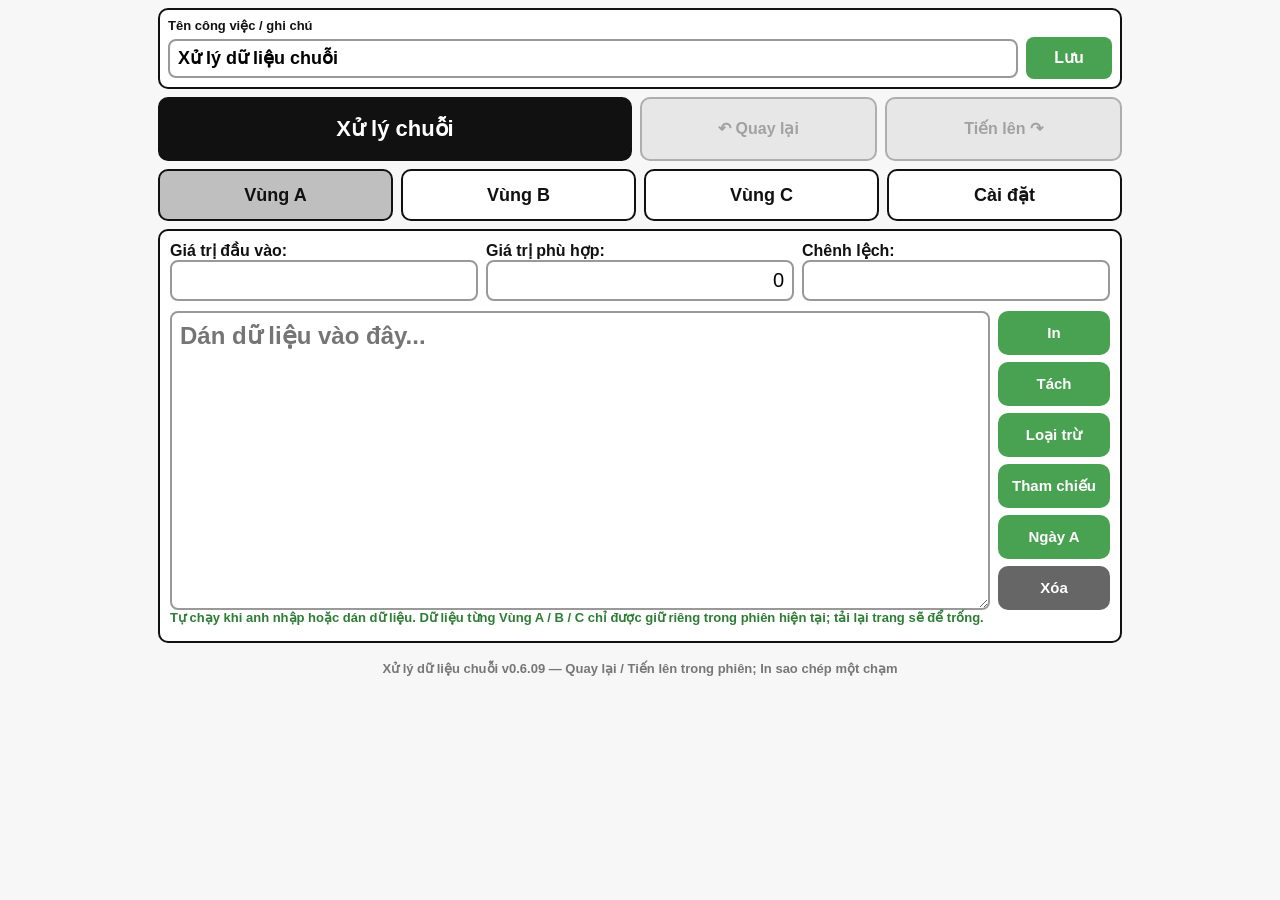
==== commit 045c8978: "Add files via upload" ====
--- a/index.html
+++ b/index.html
@@ -3,7 +3,7 @@
 <head>
   <meta charset="UTF-8" />
   <meta name="viewport" content="width=device-width, initial-scale=1.0, maximum-scale=1.0" />
-  <title>Xử lý dữ liệu chuỗi v0.6.04</title>
+  <title>Xử lý dữ liệu chuỗi v0.6.09</title>
 
   <style data-source="style.css">
 *{box-sizing:border-box}
@@ -354,6 +354,9 @@
   line-height:1.22;
   letter-spacing:0;
 }
+#matchedOutput{
+  min-height:150px;
+}
 .settings-menu{
   display:grid;
   grid-template-columns:1fr;
@@ -612,6 +615,47 @@
   .daily-region-panel textarea{
     min-height:calc(100vh - 190px);
     min-height:calc(100dvh - 190px);
+  }
+}
+
+/* v0.6.09 / cache5684 — thay “Làm việc mới” bằng Quay lại / Tiến lên */
+.main-tabs.history-tabs-v0609{
+  grid-template-columns:minmax(0,2fr) minmax(96px,1fr) minmax(96px,1fr);
+  align-items:stretch;
+}
+.history-btn-v0609{
+  min-height:64px;
+  margin:0;
+  padding:8px 6px;
+  border:2px solid #111;
+  border-radius:10px;
+  background:#fff;
+  color:#111;
+  font-size:16px;
+  line-height:1.08;
+}
+.history-btn-v0609:not(:disabled):active{
+  background:#d9d9d9;
+}
+.history-btn-v0609:disabled{
+  background:#e3e3e3;
+  color:#8a8a8a;
+  border-color:#9a9a9a;
+  cursor:not-allowed;
+  opacity:.78;
+}
+@media (max-width:560px){
+  .main-tabs.history-tabs-v0609{
+    grid-template-columns:minmax(0,1.7fr) minmax(82px,1fr) minmax(82px,1fr);
+    gap:6px;
+  }
+  .main-tabs.history-tabs-v0609 .main-tab{
+    font-size:19px;
+  }
+  .history-btn-v0609{
+    min-height:60px;
+    font-size:14px;
+    padding:7px 4px;
   }
 }
   </style>
@@ -627,9 +671,10 @@
       </label>
     </header>
 
-    <nav class="main-tabs" aria-label="Chọn công việc chính">
+    <nav class="main-tabs history-tabs-v0609" aria-label="Xử lý chuỗi và lịch sử thao tác">
       <button type="button" class="main-tab active" data-main="sequence" onclick="showMainWorkspace('sequence')">Xử lý chuỗi</button>
-      <button type="button" class="main-tab" data-main="newwork" onclick="showMainWorkspace('newwork')">Làm việc mới</button>
+      <button id="undoBtnV0609" type="button" class="history-btn-v0609" onclick="undoSequenceV0609()" disabled aria-label="Quay lại thao tác vừa rồi">↶ Quay lại</button>
+      <button id="redoBtnV0609" type="button" class="history-btn-v0609" onclick="redoSequenceV0609()" disabled aria-label="Tiến lên thao tác vừa quay lại">Tiến lên ↷</button>
     </nav>
 
     <div id="main-sequence">
@@ -846,7 +891,7 @@
       <textarea id="auditDetail" readonly placeholder="Dạng chữ của bảng trung gian..."></textarea>
     </section>
 
-    <footer>Xử lý dữ liệu chuỗi v0.6.05 — đã gỡ giao diện Đối chiếu; máy xét ngầm vẫn phục vụ Ngày A</footer>
+    <footer>Xử lý dữ liệu chuỗi v0.6.09 — Quay lại / Tiến lên trong phiên; In sao chép một chạm</footer>
   </div>
   <section id="printOverlay" class="print-overlay" hidden>
     <div class="print-overlay-bar">
@@ -3416,30 +3461,13 @@
     alert("Chưa có dữ liệu để in");
     return;
   }
-  const output = el("printOverlayText");
-  const date = el("printOverlayDate");
-  const amount = el("printOverlayAmount");
-  const head = el("printOverlayHead");
-  const overlay = el("printOverlay");
-  const view = splitPrintOverlayText(text);
-  if(date) date.textContent = view.date;
-  if(output) output.textContent = view.body;
-  if(amount){
-    amount.textContent = view.amount;
-    amount.hidden = !view.amount;
-  }
-  if(head) head.hidden = !(view.date || view.amount);
-  if(overlay){
-    overlay.dataset.copyText = text;
-    overlay.hidden = false;
-    overlay.scrollTop = 0;
-  }
 
   try{
     await navigator.clipboard.writeText(text);
     if(btn) flashActionButton(btn, "Đã sao chép", "In");
   }catch(e){
-    if(btn) flashActionButton(btn, "Đã mở", "In");
+    alert("Không sao chép tự động được, anh thử bấm lại hoặc cấp quyền sao chép cho Safari nhé");
+    if(btn) flashActionButton(btn, "Chưa sao chép", "In");
   }
 }
 function closePrintOverlay(){
@@ -6083,7 +6111,7 @@
 );
 
 window.SEQUENCE_APP_LOADED = true;
-/* v0.6.07 / cache5682 — GIỮ NGUYÊN DÒNG XỬ LÝ; CHỈ IN GIỚI HẠN 22; IN MỘT CHẠM
+/* v0.6.08 / cache5683 — GIỮ NGUYÊN DÒNG XỬ LÝ; CHỈ IN GIỚI HẠN 22; IN MỘT CHẠM
    - Đã xóa nút và panel Đối chiếu khỏi giao diện.
    - Ngày A/B/C dùng trực tiếp dữ liệu đã lưu của chính vùng; không đưa lại vào input.
    - Máy Đối chiếu chạy ngầm theo từng dòng trong đúng ngữ cảnh tiêu đề vùng/đài.
@@ -6198,7 +6226,6 @@
     status:"ĐÃ GỠ NÚT VÀ PANEL ĐỐI CHIẾU; GIỮ MÁY XÉT NGẦM PHỤC VỤ GIÁ TRỊ PHÙ HỢP VÀ NGÀY A"
   }
 );
-
 window.SEQUENCE_APP_LOADED = true;
 window.SEQUENCE_NEUTRAL_ENGINE_V0606 = Object.assign(
   {},
@@ -6210,6 +6237,233 @@
     buildDailyRegionInlineDisplay:buildDailyAInlineDisplayV0604
   }
 );
+
+/* v0.6.09 / cache5684 — LỊCH SỬ THAO TÁC TRONG PHIÊN
+   - Quay lại: trở về trạng thái trước thao tác gần nhất.
+   - Tiến lên: phục hồi trạng thái vừa quay lại.
+   - Theo dõi dữ liệu A/B/C, tham chiếu, loại trừ, dữ liệu đã xử lý và các trường giao diện.
+   - Lịch sử chỉ tồn tại trong phiên trang hiện tại; tải lại trang sẽ tạo lịch sử mới.
+*/
+const HISTORY_LIMIT_V0609 = 60;
+const undoStackV0609 = [];
+const redoStackV0609 = [];
+let applyingHistoryV0609 = false;
+let historyReadyV0609 = false;
+let inputCommitTimerV0609 = null;
+
+function historyStorageV0609(){
+  const out = {};
+  try{
+    for(let i=0;i<localStorage.length;i+=1){
+      const key = localStorage.key(i);
+      if(!key) continue;
+      if(key.startsWith("sequence.v1.") || key.startsWith("pxso.v0.")){
+        out[key] = localStorage.getItem(key);
+      }
+    }
+  }catch(e){
+    console.error(e);
+  }
+  return out;
+}
+
+function historyControlsV0609(){
+  const out = {};
+  document.querySelectorAll("input[id], textarea[id], select[id]").forEach(node=>{
+    if(node.id === "undoBtnV0609" || node.id === "redoBtnV0609") return;
+    out[node.id] = {
+      value: String(node.value == null ? "" : node.value),
+      checked: !!node.checked
+    };
+  });
+  return out;
+}
+
+function historySnapshotV0609(){
+  try{ saveActiveWorkspaceInput(); }catch(e){ console.error(e); }
+  const activeTab = document.querySelector(".tab-btn.active")?.dataset?.tab || activeWorkspace || "MN";
+  return {
+    activeWorkspace: ["MN","MT","HN"].includes(activeWorkspace) ? activeWorkspace : "MN",
+    activeTab,
+    selectedDailyRegion: typeof selectedDailyRegionV0598 !== "undefined"
+      ? normalizeDailyRegionV0598(selectedDailyRegionV0598)
+      : "MN",
+    sessionInputs: {
+      MN:String(SESSION_WORKSPACE_INPUTS.MN || ""),
+      MT:String(SESSION_WORKSPACE_INPUTS.MT || ""),
+      HN:String(SESSION_WORKSPACE_INPUTS.HN || "")
+    },
+    controls:historyControlsV0609(),
+    storage:historyStorageV0609()
+  };
+}
+
+function historySignatureV0609(snapshot){
+  // Storage và vùng kết quả readonly vẫn được giữ để khôi phục chính xác,
+  // nhưng không tự tạo thêm một “bước” khi máy tính nội bộ chỉ cập nhật kết quả/cache.
+  const editableControls = {};
+  Object.entries(snapshot.controls || {}).forEach(([id,state])=>{
+    const node = el(id);
+    if(node && !node.readOnly) editableControls[id] = state;
+  });
+  return JSON.stringify({
+    activeWorkspace:snapshot.activeWorkspace,
+    activeTab:snapshot.activeTab,
+    selectedDailyRegion:snapshot.selectedDailyRegion,
+    sessionInputs:snapshot.sessionInputs,
+    controls:editableControls
+  });
+}
+
+function updateHistoryButtonsV0609(){
+  const undoBtn = el("undoBtnV0609");
+  const redoBtn = el("redoBtnV0609");
+  if(undoBtn) undoBtn.disabled = undoStackV0609.length <= 1;
+  if(redoBtn) redoBtn.disabled = redoStackV0609.length === 0;
+}
+
+function commitHistoryV0609(reason="change"){
+  if(!historyReadyV0609 || applyingHistoryV0609) return false;
+  const snapshot = historySnapshotV0609();
+  const signature = historySignatureV0609(snapshot);
+  const previous = undoStackV0609[undoStackV0609.length - 1];
+  if(previous && previous.signature === signature){
+    updateHistoryButtonsV0609();
+    return false;
+  }
+  undoStackV0609.push({snapshot, signature, reason});
+  if(undoStackV0609.length > HISTORY_LIMIT_V0609) undoStackV0609.shift();
+  redoStackV0609.length = 0;
+  updateHistoryButtonsV0609();
+  return true;
+}
+
+function restoreHistoryStorageV0609(storage){
+  try{
+    const keys = [];
+    for(let i=0;i<localStorage.length;i+=1){
+      const key = localStorage.key(i);
+      if(key && (key.startsWith("sequence.v1.") || key.startsWith("pxso.v0."))) keys.push(key);
+    }
+    keys.forEach(key=>localStorage.removeItem(key));
+    Object.entries(storage || {}).forEach(([key,value])=>{
+      if(value != null) localStorage.setItem(key, String(value));
+    });
+  }catch(e){
+    console.error(e);
+  }
+}
+
+function restoreHistoryControlsV0609(controls){
+  Object.entries(controls || {}).forEach(([id,state])=>{
+    const node = el(id);
+    if(!node) return;
+    node.value = state && state.value != null ? String(state.value) : "";
+    if("checked" in node) node.checked = !!(state && state.checked);
+  });
+}
+
+function applyHistorySnapshotV0609(snapshot){
+  if(!snapshot) return;
+  applyingHistoryV0609 = true;
+  try{
+    restoreHistoryStorageV0609(snapshot.storage);
+    SESSION_WORKSPACE_INPUTS.MN = String(snapshot.sessionInputs?.MN || "");
+    SESSION_WORKSPACE_INPUTS.MT = String(snapshot.sessionInputs?.MT || "");
+    SESSION_WORKSPACE_INPUTS.HN = String(snapshot.sessionInputs?.HN || "");
+    activeWorkspace = ["MN","MT","HN"].includes(snapshot.activeWorkspace)
+      ? snapshot.activeWorkspace
+      : "MN";
+    if(typeof selectedDailyRegionV0598 !== "undefined"){
+      selectedDailyRegionV0598 = normalizeDailyRegionV0598(snapshot.selectedDailyRegion || activeWorkspace);
+    }
+
+    const activeTab = snapshot.activeTab === "SETTINGS" ? "SETTINGS" : activeWorkspace;
+    setActiveTab(activeTab);
+    const workScreen = el("workScreen");
+    const settingsScreen = el("settingsScreen");
+    if(workScreen) workScreen.hidden = activeTab === "SETTINGS";
+    if(settingsScreen) settingsScreen.hidden = activeTab !== "SETTINGS";
+    closeActionPanels();
+    closeSettingsPanels();
+    syncRegionRelatedPanel();
+
+    // Khôi phục cuối cùng để giữ đúng cả dữ liệu nhập và các vùng kết quả tại thời điểm đã lưu.
+    restoreHistoryControlsV0609(snapshot.controls);
+    saveActiveWorkspaceInput();
+    scrollTextTop("inputData");
+  }catch(e){
+    console.error(e);
+  }finally{
+    applyingHistoryV0609 = false;
+    updateHistoryButtonsV0609();
+  }
+}
+
+function undoSequenceV0609(){
+  if(undoStackV0609.length <= 1) return;
+  clearTimeout(inputCommitTimerV0609);
+  const current = undoStackV0609.pop();
+  redoStackV0609.push(current);
+  const previous = undoStackV0609[undoStackV0609.length - 1];
+  applyHistorySnapshotV0609(previous && previous.snapshot);
+}
+
+function redoSequenceV0609(){
+  if(!redoStackV0609.length) return;
+  clearTimeout(inputCommitTimerV0609);
+  const next = redoStackV0609.pop();
+  undoStackV0609.push(next);
+  applyHistorySnapshotV0609(next.snapshot);
+}
+
+function scheduleInputHistoryV0609(){
+  if(!historyReadyV0609 || applyingHistoryV0609) return;
+  clearTimeout(inputCommitTimerV0609);
+  inputCommitTimerV0609 = setTimeout(()=>commitHistoryV0609("input"), 260);
+}
+
+window.addEventListener("DOMContentLoaded", ()=>{
+  // Chờ các bộ nạp dữ liệu cũ hoàn tất rồi mới lấy mốc đầu tiên.
+  setTimeout(()=>{
+    historyReadyV0609 = true;
+    commitHistoryV0609("initial");
+
+    document.addEventListener("input", event=>{
+      if(event.target && event.target.matches("input,textarea,select")) scheduleInputHistoryV0609();
+    });
+    document.addEventListener("change", event=>{
+      if(event.target && event.target.matches("input,textarea,select")){
+        clearTimeout(inputCommitTimerV0609);
+        commitHistoryV0609("change");
+      }
+    });
+
+    // Chụp mốc ngay trước nút, rồi chụp kết quả sau khi onclick hiện hành chạy xong.
+    document.addEventListener("click", event=>{
+      const button = event.target && event.target.closest ? event.target.closest("button") : null;
+      if(!button || button.id === "undoBtnV0609" || button.id === "redoBtnV0609") return;
+      clearTimeout(inputCommitTimerV0609);
+      commitHistoryV0609("before-button");
+      setTimeout(()=>commitHistoryV0609("after-button"), 0);
+    }, true);
+
+    updateHistoryButtonsV0609();
+  }, 0);
+});
+
+window.SEQUENCE_NEUTRAL_ENGINE_V0609 = Object.assign(
+  {},
+  window.SEQUENCE_NEUTRAL_ENGINE_V0606 || window.SEQUENCE_NEUTRAL_ENGINE_V0605 || {},
+  {
+    version:"0.6.09",
+    cache:"5684",
+    status:"THAY LÀM VIỆC MỚI BẰNG QUAY LẠI / TIẾN LÊN; LỊCH SỬ TRONG PHIÊN",
+    undo:undoSequenceV0609,
+    redo:redoSequenceV0609
+  }
+);
+window.SEQUENCE_APP_LOADED = true;
   </script>
 </body>
 </html>
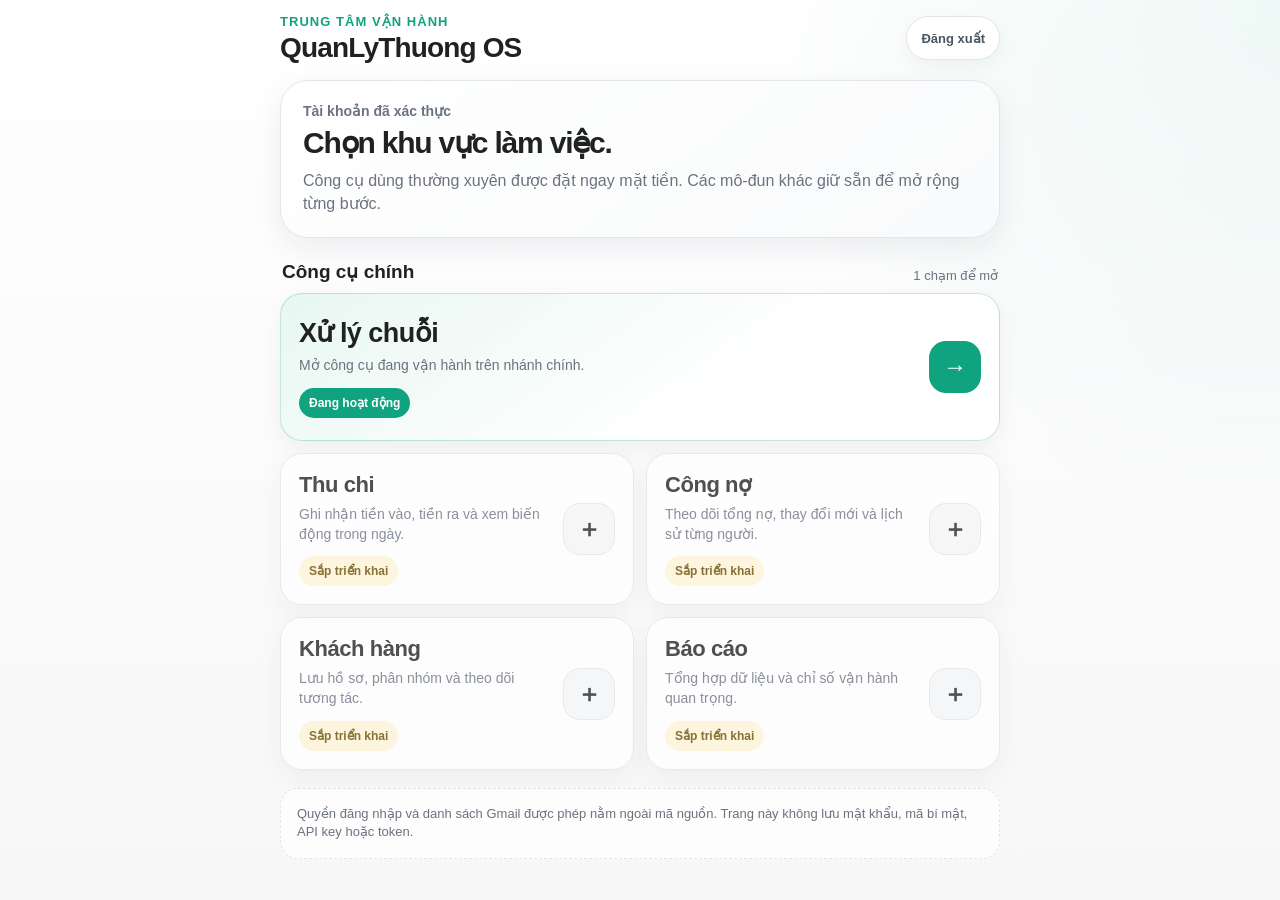
==== commit fadb4d12: "Rename index(1).html to index.html" ====
--- a/index.html
+++ b/index.html
@@ -1,6469 +1,272 @@
 <!DOCTYPE html>
 <html lang="vi">
 <head>
-  <meta charset="UTF-8" />
-  <meta name="viewport" content="width=device-width, initial-scale=1.0, maximum-scale=1.0" />
-  <title>Xử lý dữ liệu chuỗi v0.6.09</title>
-
-  <style data-source="style.css">
-*{box-sizing:border-box}
-[hidden]{display:none !important}
-body{
-  margin:0;
-  background:#f7f7f7;
-  color:#111;
-  font-family:Arial, Helvetica, sans-serif;
-  font-size:15px;
-}
-.app{
-  max-width:980px;
-  margin:0 auto;
-  padding:8px;
-}
-.app-header{
-  background:#fff;
-  border:2px solid #111;
-  border-radius:10px;
-  padding:8px;
-  margin-bottom:8px;
-}
-.header-title-input{
-  font-size:13px;
-}
-.header-title-row{
-  display:grid;
-  grid-template-columns:minmax(0,1fr) 86px;
-  gap:8px;
-  align-items:center;
-  margin-top:4px;
-}
-.header-title-input input{
-  text-align:left;
-  font-size:18px;
-  font-weight:800;
-}
-.header-save-btn{
-  min-height:42px;
-  margin:0;
-  padding:8px 10px;
-  font-size:16px;
-  border-radius:8px;
-}
-.header-save-btn.saved{
-  background:#2d7d35;
-}
-.main-tabs{
-  display:grid;
-  grid-template-columns:repeat(2,1fr);
-  gap:8px;
-  margin:8px 0;
-}
-.main-tab{
-  background:#fff;
-  color:#111;
-  border:2px solid #111;
-  min-height:64px;
-  margin:0;
-  font-size:22px;
-}
-.main-tab.active{
-  background:#111;
-  color:#fff;
-}
-h1{
-  margin:0 0 4px;
-  font-size:22px;
-}
-h2{
-  margin:0 0 8px;
-  font-size:22px;
-}
-p{margin:0 0 8px}
-.hint{
-  color:#2d7d35;
-  font-size:13px;
-  font-weight:700;
-}
-.region-tabs{
-  display:grid;
-  grid-template-columns:repeat(4,1fr);
-  gap:8px;
-  margin:8px 0;
-}
-button{
-  width:100%;
-  border:0;
-  border-radius:10px;
-  background:#48a252;
-  color:#fff;
-  padding:10px 8px;
-  margin-top:8px;
-  font-weight:800;
-  font-size:18px;
-  line-height:1.05;
-  cursor:pointer;
-}
-button.gray,
-.gray-mini{background:#666}
-.tab-btn{
-  background:#fff;
-  color:#111;
-  border:2px solid #111;
-  margin:0;
-  min-height:52px;
-}
-.tab-btn.active{
-  background:#bfbfbf;
-}
-.screen[hidden],
-#main-newwork[hidden],
-#main-sequence[hidden],
-.action-panel[hidden],
-.setting-panel[hidden],
-.newwork-section[hidden]{
-  display:none !important;
-}
-.panel{
-  background:#fff;
-  border:2px solid #111;
-  border-radius:10px;
-  padding:10px;
-  margin:8px 0;
-}
-.action-panel{
-  position:fixed;
-  inset:8px;
-  z-index:50;
-  margin:0;
-  overflow:auto;
-  box-shadow:0 0 0 9999px rgba(0,0,0,.35);
-}
-.overlay-title-row{
-  position:sticky;
-  top:0;
-  z-index:2;
-  display:grid;
-  grid-template-columns:auto minmax(0,1fr);
-  gap:8px;
-  align-items:center;
-  background:#fff;
-  border-bottom:2px solid #111;
-  padding:0 0 8px;
-  margin-bottom:8px;
-}
-.overlay-title-row h2{
-  margin:0;
-  text-align:left;
-}
-.back-mini{
-  width:auto;
-  margin:0;
-  border-radius:9px;
-  padding:8px 10px;
-  font-size:15px;
-}
-.work-panel{
-  padding-bottom:8px;
-}
-.money-chips{
-  display:grid;
-  grid-template-columns:repeat(3,1fr);
-  gap:8px;
-  margin-bottom:10px;
-}
-label{
-  display:block;
-  font-size:16px;
-  font-weight:800;
-}
-input{
-  width:100%;
-  border:2px solid #999;
-  border-radius:8px;
-  padding:7px 8px;
-  font-size:20px;
-  text-align:right;
-  background:#fff;
-}
-textarea{
-  width:100%;
-  min-height:86px;
-  border:2px solid #999;
-  border-radius:8px;
-  padding:8px;
-  font-family:"Courier New", monospace;
-  font-size:17px;
-  line-height:1.22;
-  resize:vertical;
-  background:#fff;
-}
-#inputData{
-  min-height:290px;
-  color:#000;
-  font-family:Arial, Helvetica, sans-serif;
-  font-size:24px;
-  font-weight:800;
-  line-height:1.28;
-  letter-spacing:0;
-}
-.region-data-panel{
-  border-color:#999;
-}
-.region-toggle-grid{
-  display:grid;
-  grid-template-columns:repeat(2,minmax(0,1fr));
-  gap:8px;
-  margin-bottom:8px;
-}
-.region-toggle-btn{
-  margin:0;
-  background:#fff;
-  color:#111;
-  border:2px solid #111;
-  min-height:54px;
-}
-.region-data-grid{
-  display:grid;
-  grid-template-columns:repeat(2,minmax(0,1fr));
-  gap:8px;
-}
-.region-data-grid textarea{
-  min-height:120px;
-}
-.region-overlay-panel textarea{
-  min-height:calc(100vh - 150px);
-}
-.input-workspace{
-  display:grid;
-  grid-template-columns:minmax(0,1fr) 112px;
-  gap:8px;
-  align-items:stretch;
-}
-.action-rail{
-  display:grid;
-  grid-template-columns:1fr;
-  gap:7px;
-  align-content:end;
-}
-.action-rail button{
-  min-height:44px;
-  margin:0;
-  font-size:15px;
-}
-.action-rail button.saved{
-  background:#2d7d35;
-}
-.panel-title-row{
-  display:grid;
-  grid-template-columns:minmax(0,1fr) auto auto;
-  gap:8px;
-  align-items:center;
-}
-.panel-title-row h2{
-  margin:0;
-}
-.save-mini{
-  width:auto;
-  min-width:86px;
-  margin:0;
-  padding:8px 12px;
-  font-size:16px;
-  border-radius:9px;
-}
-.save-mini.saved{
-  background:#2d7d35;
-}
-.grid,
-.grid3{
-  display:grid;
-  grid-template-columns:repeat(3,1fr);
-  gap:8px;
-}
-.grid2{
-  display:grid;
-  grid-template-columns:repeat(2,1fr);
-  gap:8px;
-}
-.splitPair textarea{
-  min-height:170px;
-}
-#printOutput{
-  min-height:210px;
-}
-.print-overlay{
-  position:fixed;
-  inset:0;
-  z-index:9999;
-  overflow:auto;
-  min-height:100vh;
-  min-height:100dvh;
-  padding:10px;
-  background:#fff;
-}
-.print-overlay-bar{
-  display:grid;
-  grid-template-columns:1fr 88px;
-  gap:8px;
-  align-items:center;
-  margin-bottom:8px;
-}
-.print-overlay-bar .back-mini,
-.print-overlay-bar .save-mini{
-  min-height:42px;
-  margin:0;
-}
-.print-sheet{
-  width:100%;
-  max-width:430px;
-  min-height:calc(100vh - 70px);
-  min-height:calc(100dvh - 70px);
-  margin:0 auto;
-  padding:22px 18px;
-  border:3px solid #111;
-  background:#fff;
-  position:relative;
-}
-.print-overlay-head{
-  display:block;
-  margin:0 0 34px;
-  color:#000;
-  font-family:Arial, Helvetica, sans-serif;
-  font-size:32px;
-  font-weight:800;
-  line-height:1.22;
-}
-#printOverlayDate{
-  display:block;
-  padding-right:112px;
-}
-#printOverlayAmount{
-  position:absolute;
-  top:22px;
-  right:18px;
-  text-align:right;
-  white-space:nowrap;
-}
-#printOverlayText{
-  margin:0;
-  white-space:pre-wrap;
-  overflow-wrap:anywhere;
-  color:#000;
-  font-family:Arial, Helvetica, sans-serif;
-  font-size:32px;
-  font-weight:800;
-  line-height:1.22;
-  letter-spacing:0;
-}
-#matchedOutput{
-  min-height:150px;
-}
-.settings-menu{
-  display:grid;
-  grid-template-columns:1fr;
-  gap:10px;
-}
-.newwork-menu{
-  display:grid;
-  grid-template-columns:repeat(2,1fr);
-  gap:8px;
-}
-.newwork-tile{
-  min-height:72px;
-  margin:0;
-  background:#fff;
-  color:#111;
-  border:2px solid #111;
-  border-radius:16px;
-  font-size:21px;
-}
-.newwork-tile.active{
-  background:#bfbfbf;
-}
-.warning-box{
-  display:grid;
-  gap:6px;
-  margin:8px 0;
-  padding:12px;
-  border:3px solid #c90000;
-  border-radius:10px;
-  background:#ff1f1f;
-  color:#fff;
-}
-.warning-box strong{
-  font-size:22px;
-  line-height:1.1;
-}
-.warning-box span{
-  font-size:16px;
-  font-weight:800;
-  line-height:1.35;
-}
-.setting-tile{
-  min-height:72px;
-  margin:0;
-  background:#fff;
-  color:#111;
-  border:2px solid #111;
-  border-radius:16px;
-  font-size:22px;
-}
-.setting-tile.active{
-  background:#bfbfbf;
-}
-#savedInputToday{
-  min-height:190px;
-}
-.tableWrap{
-  overflow:auto;
-  border:1px solid #999;
-  border-radius:10px;
-  margin-bottom:10px;
-  max-height:260px;
-}
-table{
-  border-collapse:collapse;
-  width:100%;
-  min-width:680px;
-  font-size:13px;
-}
-th,td{
-  border:1px solid #aaa;
-  padding:4px 5px;
-  vertical-align:top;
-  font-family:"Courier New", monospace;
-}
-th{
-  background:#eee;
-  font-family:Arial, Helvetica, sans-serif;
-}
-footer{
-  text-align:center;
-  padding:10px;
-  color:#777;
-  font-weight:700;
-  font-size:13px;
-}
-@media(max-width:760px){
-  .app{padding:6px}
-  .app-header{
-    padding:8px;
-  }
-  .header-title-row{
-    grid-template-columns:minmax(0,1fr) 74px;
-    gap:6px;
-  }
-  .header-save-btn{
-    min-height:38px;
-    padding:7px 8px;
-    font-size:14px;
-  }
-  h1{font-size:20px}
-  h2{font-size:20px}
-  .region-tabs{
-    gap:6px;
-  }
-  .main-tab{
-    min-height:56px;
-    font-size:19px;
-  }
-  .tab-btn{
-    min-height:48px;
-    padding:8px 5px;
-    font-size:15px;
-  }
-  .money-chips{
-    gap:6px;
-  }
-  .money-chips label{
-    font-size:13px;
-  }
-  input{
-    font-size:18px;
-    padding:6px;
-  }
-  textarea{
-    font-size:16px;
-    min-height:78px;
-  }
-  #inputData{
-    min-height:280px;
-    font-size:22px;
-    font-weight:800;
-    line-height:1.28;
-  }
-  .print-overlay{
-    padding:8px;
-  }
-  .print-sheet{
-    padding:20px 16px;
-  }
-  .print-overlay-head{
-    font-size:30px;
-    margin-bottom:34px;
-  }
-  #printOverlayText{
-    font-size:30px;
-    line-height:1.22;
-  }
-  .input-workspace{
-    grid-template-columns:minmax(0,1fr) 92px;
-    gap:6px;
-  }
-  .action-rail{
-    gap:6px;
-  }
-  .action-rail button{
-    min-height:42px;
-    padding:7px 5px;
-    font-size:13px;
-  }
-  .grid,
-  .grid2,
-  .grid3,
-  .region-data-grid,
-  .region-toggle-grid{
-    grid-template-columns:1fr;
-  }
-  .settings{
-    grid-template-columns:repeat(3,1fr);
-    gap:6px;
-  }
-  .settings label{
-    font-size:13px;
-  }
-  .settings input{
-    font-size:17px;
-  }
-  .panel-title-row{
-    grid-template-columns:minmax(0,1fr) auto auto;
-    gap:6px;
-  }
-  .action-panel{
-    inset:6px;
-  }
-  .region-overlay-panel textarea{
-    min-height:calc(100vh - 140px);
-  }
-  .overlay-title-row{gap:6px}
-  .back-mini{
-    font-size:13px;
-    padding:8px 9px;
-  }
-  .save-mini{
-    min-width:58px;
-    font-size:14px;
-    padding:8px 10px;
-  }
-  .setting-tile{
-    min-height:62px;
-    font-size:20px;
-  }
-  .newwork-menu{
-    gap:6px;
-  }
-  .newwork-tile{
-    min-height:62px;
-    font-size:18px;
-  }
-  .warning-box strong{
-    font-size:19px;
-  }
-}
-@media(max-width:380px){
-  .input-workspace{
-    grid-template-columns:1fr;
-  }
-  .action-rail{
-    grid-template-columns:repeat(2,1fr);
-  }
-  .action-rail button{
-    min-height:40px;
-  }
-}
-
-/* v0.5.99 — chỉ hiển thị nút dữ liệu ngày của vùng đang chọn */
-.daily-region-shortcuts{
-  display:grid;
-  grid-template-columns:1fr;
-}
-.daily-region-shortcuts button{
-  min-width:0;
-  min-height:44px;
-  margin:0;
-  padding:7px 5px;
-  font-size:15px;
-  line-height:1.05;
-}
-.daily-region-panel textarea{
-  min-height:calc(100vh - 210px);
-  min-height:calc(100dvh - 210px);
-}
-.legacy-daily-box{
-  margin-top:12px;
-  padding-top:12px;
-  border-top:2px dashed #999;
-}
-.legacy-daily-box textarea{
-  min-height:150px;
-}
-@media(max-width:760px){
-  .daily-region-shortcuts button{
-    min-height:42px;
-    padding:6px 4px;
-    font-size:14px;
-  }
-  .daily-region-panel textarea{
-    min-height:calc(100vh - 190px);
-    min-height:calc(100dvh - 190px);
-  }
-}
-
-/* v0.6.09 / cache5684 — thay “Làm việc mới” bằng Quay lại / Tiến lên */
-.main-tabs.history-tabs-v0609{
-  grid-template-columns:minmax(0,2fr) minmax(96px,1fr) minmax(96px,1fr);
-  align-items:stretch;
-}
-.history-btn-v0609{
-  min-height:64px;
-  margin:0;
-  padding:8px 6px;
-  border:2px solid #111;
-  border-radius:10px;
-  background:#fff;
-  color:#111;
-  font-size:16px;
-  line-height:1.08;
-}
-.history-btn-v0609:not(:disabled):active{
-  background:#d9d9d9;
-}
-.history-btn-v0609:disabled{
-  background:#e3e3e3;
-  color:#8a8a8a;
-  border-color:#9a9a9a;
-  cursor:not-allowed;
-  opacity:.78;
-}
-@media (max-width:560px){
-  .main-tabs.history-tabs-v0609{
-    grid-template-columns:minmax(0,1.7fr) minmax(82px,1fr) minmax(82px,1fr);
-    gap:6px;
-  }
-  .main-tabs.history-tabs-v0609 .main-tab{
-    font-size:19px;
-  }
-  .history-btn-v0609{
-    min-height:60px;
-    font-size:14px;
-    padding:7px 4px;
-  }
-}
+  <meta charset="utf-8" />
+  <meta name="viewport" content="width=device-width, initial-scale=1, viewport-fit=cover" />
+  <meta name="theme-color" content="#f7f7f8" />
+  <meta name="robots" content="noindex,nofollow" />
+  <title>QuanLyThuong OS</title>
+  <style>
+    :root{
+      --bg:#f7f7f8;
+      --panel:rgba(255,255,255,.95);
+      --text:#202123;
+      --muted:#6b7280;
+      --line:#e2e5e9;
+      --accent:#10a37f;
+      --accent-soft:#e8f7f2;
+      --warning:#fff4d6;
+      --radius:22px;
+      --shadow:0 10px 30px rgba(15,23,42,.07);
+    }
+    *{box-sizing:border-box;-webkit-tap-highlight-color:transparent}
+    html{background:var(--bg)}
+    body{
+      margin:0;
+      min-height:100vh;
+      min-height:100dvh;
+      color:var(--text);
+      font-family:-apple-system,BlinkMacSystemFont,"SF Pro Display","Segoe UI",sans-serif;
+      background:
+        radial-gradient(circle at top right,rgba(16,163,127,.07),transparent 34%),
+        linear-gradient(180deg,#fff 0%,#f7f7f8 100%);
+    }
+    button,a{font:inherit}
+    .screen{
+      min-height:100vh;
+      min-height:100dvh;
+      padding:
+        calc(env(safe-area-inset-top) + 14px)
+        14px
+        calc(env(safe-area-inset-bottom) + 28px);
+    }
+    .app{width:min(100%,430px);margin:0 auto}
+    .topbar{
+      display:flex;
+      align-items:center;
+      justify-content:space-between;
+      gap:12px;
+      margin-bottom:18px;
+    }
+    .brand small{
+      display:block;
+      color:var(--accent);
+      font-size:13px;
+      font-weight:800;
+      letter-spacing:.08em;
+      text-transform:uppercase;
+      margin-bottom:4px;
+    }
+    .brand h1{
+      margin:0;
+      font-size:28px;
+      line-height:1.05;
+      letter-spacing:-.03em;
+    }
+    .logout-btn{
+      min-height:44px;
+      padding:0 14px;
+      border:1px solid var(--line);
+      border-radius:999px;
+      color:#4b5563;
+      background:rgba(255,255,255,.88);
+      font-size:13px;
+      font-weight:800;
+      box-shadow:0 6px 20px rgba(15,23,42,.05);
+    }
+    .hero{
+      padding:22px;
+      border:1px solid var(--line);
+      border-radius:28px;
+      background:linear-gradient(145deg,rgba(255,255,255,.99),rgba(249,250,251,.99));
+      box-shadow:var(--shadow);
+      margin-bottom:16px;
+    }
+    .hero .eyebrow{
+      color:var(--muted);
+      font-size:14px;
+      font-weight:700;
+      margin-bottom:8px;
+    }
+    .hero h2{
+      margin:0 0 10px;
+      font-size:30px;
+      line-height:1.05;
+      letter-spacing:-.04em;
+    }
+    .hero p{
+      margin:0;
+      color:var(--muted);
+      font-size:16px;
+      line-height:1.45;
+    }
+    .section-title{
+      display:flex;
+      align-items:end;
+      justify-content:space-between;
+      gap:12px;
+      margin:22px 2px 10px;
+    }
+    .section-title h3{margin:0;font-size:19px}
+    .section-title span{color:var(--muted);font-size:13px}
+    .modules{display:grid;gap:12px}
+    .module{
+      width:100%;
+      min-height:118px;
+      padding:18px;
+      border:1px solid var(--line);
+      border-radius:var(--radius);
+      background:var(--panel);
+      color:var(--text);
+      text-decoration:none;
+      display:grid;
+      grid-template-columns:minmax(0,1fr) auto;
+      align-items:center;
+      gap:14px;
+      box-shadow:0 8px 24px rgba(15,23,42,.05);
+    }
+    .module:active{transform:scale(.985)}
+    .module.primary{
+      min-height:148px;
+      border-color:rgba(16,163,127,.25);
+      background:linear-gradient(145deg,var(--accent-soft),rgba(255,255,255,.99) 62%);
+    }
+    .module h4{margin:0 0 7px;font-size:22px;letter-spacing:-.02em}
+    .module.primary h4{font-size:27px}
+    .module p{margin:0;color:var(--muted);font-size:14px;line-height:1.4}
+    .badge{
+      display:inline-flex;
+      align-items:center;
+      min-height:30px;
+      margin-top:12px;
+      padding:0 10px;
+      border-radius:999px;
+      color:#fff;
+      background:var(--accent);
+      font-size:12px;
+      font-weight:850;
+    }
+    .badge.soon{color:#6a4b00;background:var(--warning)}
+    .arrow{
+      display:grid;
+      place-items:center;
+      width:52px;
+      height:52px;
+      border-radius:17px;
+      background:#f5f6f7;
+      border:1px solid var(--line);
+      font-size:24px;
+      font-weight:700;
+    }
+    .module.primary .arrow{background:var(--accent);color:#fff;border-color:transparent}
+    .module.disabled{opacity:.78;cursor:default}
+    .module.disabled:active{transform:none}
+    .note{
+      margin-top:18px;
+      padding:16px;
+      border:1px dashed var(--line);
+      border-radius:18px;
+      color:var(--muted);
+      font-size:13px;
+      line-height:1.45;
+      background:rgba(255,255,255,.72);
+    }
+    @media(min-width:700px){
+      .screen{padding-left:24px;padding-right:24px}
+      .app{width:min(100%,720px)}
+      .modules{grid-template-columns:1fr 1fr}
+      .module.primary{grid-column:1/-1}
+    }
+    @media(prefers-reduced-motion:no-preference){
+      .module{transition:transform .12s ease,border-color .2s ease,box-shadow .2s ease}
+      .module:hover{border-color:#d5d9de;box-shadow:0 12px 32px rgba(15,23,42,.08)}
+    }
   </style>
 </head>
 <body>
-  <div class="app">
-    <header class="app-header">
-      <label class="header-title-input">Tên công việc / ghi chú
-        <span class="header-title-row">
-          <input id="appTitleInput" value="Xử lý dữ liệu chuỗi" oninput="saveAppTitle()" />
-          <button type="button" class="header-save-btn" onclick="saveAppTitleNote(this)">Lưu</button>
-        </span>
-      </label>
-    </header>
-
-    <nav class="main-tabs history-tabs-v0609" aria-label="Xử lý chuỗi và lịch sử thao tác">
-      <button type="button" class="main-tab active" data-main="sequence" onclick="showMainWorkspace('sequence')">Xử lý chuỗi</button>
-      <button id="undoBtnV0609" type="button" class="history-btn-v0609" onclick="undoSequenceV0609()" disabled aria-label="Quay lại thao tác vừa rồi">↶ Quay lại</button>
-      <button id="redoBtnV0609" type="button" class="history-btn-v0609" onclick="redoSequenceV0609()" disabled aria-label="Tiến lên thao tác vừa quay lại">Tiến lên ↷</button>
-    </nav>
-
-    <div id="main-sequence">
-    <nav class="region-tabs" aria-label="Chọn màn hình">
-      <button type="button" class="tab-btn active" data-tab="MN" onclick="selectWorkspace('MN')">Vùng A</button>
-      <button type="button" class="tab-btn" data-tab="MT" onclick="selectWorkspace('MT')">Vùng B</button>
-      <button type="button" class="tab-btn" data-tab="HN" onclick="selectWorkspace('HN')">Vùng C</button>
-      <button type="button" class="tab-btn" data-tab="SETTINGS" onclick="selectWorkspace('SETTINGS')">Cài đặt</button>
-    </nav>
-
-    <main id="workScreen" class="screen">
-      <section class="panel work-panel">
-        <div class="money-chips">
-          <label>Giá trị đầu vào:
-            <input id="inputValue" readonly value="">
-          </label>
-          <label>Giá trị phù hợp:
-            <input id="matchedValue" readonly value="0">
-          </label>
-          <label>Chênh lệch:
-            <input id="remainingValue" readonly value="">
-          </label>
-        </div>
-
-        <div class="input-workspace">
-          <textarea id="inputData" placeholder="Dán dữ liệu vào đây..."></textarea>
-          <div class="action-rail">
-            <button type="button" onclick="openPrintOverlay(this)">In</button>
-            <button type="button" onclick="openSplitPanelAndSave()">Tách</button>
-            <button type="button" onclick="openRegionDataPanel('exclusion')">Loại trừ</button>
-            <button type="button" onclick="openRegionDataPanel('reference')">Tham chiếu</button>
-            <div class="daily-region-shortcuts" aria-label="Dữ liệu trong ngày của vùng đang chọn">
-              <button id="dailyRegionShortcutBtn" type="button" onclick="openDailyRegionPanel(activeWorkspace)">Ngày A</button>
-            </div>
-            <button type="button" class="gray" onclick="clearRun()">Xóa</button>
-          </div>
-        </div>
-        <p class="hint auto-run-hint">Tự chạy khi anh nhập hoặc dán dữ liệu. Dữ liệu từng Vùng A / B / C chỉ được giữ riêng trong phiên hiện tại; tải lại trang sẽ để trống.</p>
+  <section class="screen" aria-label="Trang điều hành">
+    <main class="app">
+      <header class="topbar">
+        <div class="brand">
+          <small>Trung tâm vận hành</small>
+          <h1>QuanLyThuong OS</h1>
+        </div>
+        <button class="logout-btn" type="button" onclick="logout()">Đăng xuất</button>
+      </header>
+
+      <section class="hero">
+        <div class="eyebrow">Tài khoản đã xác thực</div>
+        <h2>Chọn khu vực làm việc.</h2>
+        <p>Công cụ dùng thường xuyên được đặt ngay mặt tiền. Các mô-đun khác giữ sẵn để mở rộng từng bước.</p>
       </section>
 
-      <section id="panel-region-exclusion" class="panel action-panel region-overlay-panel" hidden>
-        <div class="overlay-title-row">
-          <button type="button" class="back-mini" onclick="closeActionPanels()">Quay về</button>
-          <h2>Loại trừ</h2>
-        </div>
-        <div class="panel-title-row">
-          <label id="activeExclusionLabel" class="region-data-box">Loại trừ Vùng A</label>
-          <button type="button" class="save-mini" onclick="saveRegionRelatedData(this)">Lưu</button>
-          <button type="button" class="save-mini gray-mini" onclick="clearRegionRelatedData('exclusion')">Xóa</button>
-        </div>
-        <textarea id="activeExclusionData" placeholder="Dữ liệu loại trừ của vùng đang chọn..."></textarea>
+      <div class="section-title">
+        <h3>Công cụ chính</h3>
+        <span>1 chạm để mở</span>
+      </div>
+
+      <section class="modules" aria-label="Danh sách công cụ">
+        <a class="module primary" href="./xulychuoi/">
+          <div>
+            <h4>Xử lý chuỗi</h4>
+            <p>Mở công cụ đang vận hành trên nhánh chính.</p>
+            <span class="badge">Đang hoạt động</span>
+          </div>
+          <span class="arrow" aria-hidden="true">→</span>
+        </a>
+
+        <div class="module disabled" aria-disabled="true">
+          <div>
+            <h4>Thu chi</h4>
+            <p>Ghi nhận tiền vào, tiền ra và xem biến động trong ngày.</p>
+            <span class="badge soon">Sắp triển khai</span>
+          </div>
+          <span class="arrow" aria-hidden="true">＋</span>
+        </div>
+
+        <div class="module disabled" aria-disabled="true">
+          <div>
+            <h4>Công nợ</h4>
+            <p>Theo dõi tổng nợ, thay đổi mới và lịch sử từng người.</p>
+            <span class="badge soon">Sắp triển khai</span>
+          </div>
+          <span class="arrow" aria-hidden="true">＋</span>
+        </div>
+
+        <div class="module disabled" aria-disabled="true">
+          <div>
+            <h4>Khách hàng</h4>
+            <p>Lưu hồ sơ, phân nhóm và theo dõi tương tác.</p>
+            <span class="badge soon">Sắp triển khai</span>
+          </div>
+          <span class="arrow" aria-hidden="true">＋</span>
+        </div>
+
+        <div class="module disabled" aria-disabled="true">
+          <div>
+            <h4>Báo cáo</h4>
+            <p>Tổng hợp dữ liệu và chỉ số vận hành quan trọng.</p>
+            <span class="badge soon">Sắp triển khai</span>
+          </div>
+          <span class="arrow" aria-hidden="true">＋</span>
+        </div>
       </section>
 
-      <section id="panel-region-reference" class="panel action-panel region-overlay-panel" hidden>
-        <div class="overlay-title-row">
-          <button type="button" class="back-mini" onclick="closeActionPanels()">Quay về</button>
-          <h2>Tham chiếu</h2>
-        </div>
-        <div class="panel-title-row">
-          <label id="activeReferenceLabel" class="region-data-box">Tham chiếu Vùng A</label>
-          <button type="button" class="save-mini" onclick="saveRegionRelatedData(this)">Lưu</button>
-          <button type="button" class="save-mini gray-mini" onclick="clearRegionRelatedData('reference')">Xóa</button>
-        </div>
-        <textarea id="activeReferenceData" placeholder="Dữ liệu tham chiếu của vùng đang chọn..."></textarea>
-      </section>
-
-      <section id="panel-daily-region" class="panel action-panel daily-region-panel" hidden>
-        <div class="overlay-title-row">
-          <button type="button" class="back-mini" onclick="closeActionPanels()">Quay về</button>
-          <h2 id="dailyRegionPanelTitle">Dữ liệu trong ngày — Vùng A</h2>
-        </div>
-        <div class="panel-title-row">
-          <span></span>
-          <button type="button" class="save-mini" onclick="copyText('dailyRegionOutput')">Sao chép</button>
-          <button type="button" class="save-mini gray-mini" onclick="clearSelectedDailyRegionV0598(this)">Xóa</button>
-        </div>
-        <textarea id="dailyRegionOutput" readonly placeholder="Chưa có dữ liệu trong ngày của vùng này..."></textarea>
-      </section>
-
-      <section id="panel-copy" class="panel action-panel" hidden>
-        <div class="overlay-title-row">
-          <button type="button" class="back-mini" onclick="closeActionPanels()">Quay về</button>
-          <h2>In</h2>
-        </div>
-        <div class="panel-title-row">
-          <span></span>
-          <button type="button" class="save-mini" onclick="copyPrintFast(this)">Sao chép</button>
-        </div>
-        <textarea id="printOutput" readonly placeholder="Dữ liệu đã chuẩn tên vùng, giữ cấu trúc gốc, tự xuống dòng..."></textarea>
-      </section>
-
-      <section id="panel-split" class="panel action-panel" hidden>
-        <div class="overlay-title-row">
-          <button type="button" class="back-mini" onclick="closeActionPanels()">Quay về</button>
-          <h2>Đã xử lý / Giữ nguyên</h2>
-        </div>
-        <div class="grid2 splitPair">
-          <div>
-            <div class="panel-title-row">
-              <label for="processedOutput">Đã xử lý</label>
-              <span></span>
-              <button type="button" class="save-mini gray-mini" onclick="clearProcessedSplitOutput(this)">Xóa</button>
-            </div>
-            <textarea id="processedOutput" readonly></textarea>
-            <button type="button" onclick="copyText('processedOutput')">Sao chép phần đã xử lý</button>
-          </div>
-          <div>
-            <label for="unchangedOutput">Giữ nguyên</label>
-            <textarea id="unchangedOutput" readonly></textarea>
-            <button type="button" onclick="copyText('unchangedOutput')">Sao chép phần giữ nguyên</button>
-          </div>
-        </div>
-      </section>
-    </main>
-
-    <main id="settingsScreen" class="screen" hidden>
-      <section class="panel settings-menu">
-        <button type="button" class="setting-tile" onclick="toggleSettingsPanel('weights')">Quy tắc quy đổi</button>
-      </section>
-
-      <section id="settings-weights" class="panel settings-panel save-panel setting-panel" hidden>
-        <div class="panel-title-row">
-          <h2>Quy tắc quy đổi / cài đặt</h2>
-          <button type="button" class="save-mini" onclick="saveSettingsData()">Lưu</button>
-        </div>
-        <div class="grid settings">
-          <label>Hệ số chung <input id="scaleFactor" value="0.8"></label>
-          <label>Kết hợp 2 nguồn <input id="weightPair2Sources" value="550"></label>
-          <label>Kết hợp trong 1 nguồn <input id="weightPair1Source" value="750"></label>
-          <label>Kết hợp vùng C <input id="weightPairRegionC" value="650"></label>
-          <label>Chuỗi 2 ký tự <input id="weightLength2" value="75"></label>
-          <label>Chuỗi 3 ký tự <input id="weightLength3" value="630"></label>
-          <label>Chuỗi 4 ký tự <input id="weightLength4" value="5500"></label>
-          <label>Giới hạn chuỗi 2 ký tự <input id="limitLength2" value="10"></label>
-          <label>Giới hạn kết hợp <input id="limitPair" value="1"></label>
-        </div>
-      </section>
-
-      <div class="hidden-data-fields" hidden>
-        <textarea id="excludeA"></textarea>
-        <textarea id="excludeB"></textarea>
-        <textarea id="excludeC"></textarea>
-        <textarea id="referenceA"></textarea>
-        <textarea id="referenceB"></textarea>
-        <textarea id="referenceC"></textarea>
+      <div class="note">
+        Quyền đăng nhập và danh sách Gmail được phép nằm ngoài mã nguồn. Trang này không lưu mật khẩu, mã bí mật, API key hoặc token.
       </div>
     </main>
-    </div>
-
-    <main id="main-newwork" hidden>
-      <section class="panel newwork-panel">
-        <h2>Làm việc mới</h2>
-        <p class="hint">Màn này chỉ để thử cấu trúc bật/mở. Chưa gắn công thức xử lý thật.</p>
-      </section>
-
-      <section class="panel newwork-menu">
-        <button type="button" class="newwork-tile active" data-panel="new-data" onclick="showNewWorkPanel('new-data')">Dữ liệu</button>
-        <button type="button" class="newwork-tile" data-panel="new-process" onclick="showNewWorkPanel('new-process')">Xử lý</button>
-        <button type="button" class="newwork-tile" data-panel="new-report" onclick="showNewWorkPanel('new-report')">Báo cáo</button>
-        <button type="button" class="newwork-tile" data-panel="new-setting" onclick="showNewWorkPanel('new-setting')">Cài đặt</button>
-      </section>
-
-      <section id="new-data" class="panel newwork-section">
-        <div class="panel-title-row">
-          <h2>Dữ liệu</h2>
-          <button type="button" class="save-mini" onclick="saveNewWorkData()">Lưu</button>
-          <button type="button" class="save-mini gray-mini" onclick="clearNewWorkData()">Xóa</button>
-        </div>
-        <textarea id="newWorkData" placeholder="Dán dữ liệu thử vào đây..."></textarea>
-      </section>
-
-      <section id="new-process" class="panel newwork-section" hidden>
-        <h2>Xử lý</h2>
-        <textarea id="newWorkProcess" readonly placeholder="Vùng xử lý thử sẽ hiện ở đây..."></textarea>
-      </section>
-
-      <section id="new-report" class="panel newwork-section" hidden>
-        <h2>Báo cáo</h2>
-        <textarea id="newWorkReport" readonly placeholder="Vùng báo cáo thử sẽ hiện ở đây..."></textarea>
-      </section>
-
-      <section id="new-setting" class="panel newwork-section" hidden>
-        <h2>Cài đặt</h2>
-        <div class="warning-box">
-          <strong>CẢNH BÁO DỮ LIỆU CẦN ẨN</strong>
-          <span>Tên thật, SĐT, địa chỉ, CCCD, tài khoản ngân hàng, ghi chú riêng tư.</span>
-        </div>
-      </section>
-    </main>
-
-    <section class="panel parsed-results-panel" style="display:none !important;">
-      <h2>Dữ liệu đã chuẩn hóa</h2>
-      <textarea id="parsedReference" readonly></textarea>
-    </section>
-
-    <section class="panel intermediate-panel" style="display:none !important;">
-      <h2>Bảng trung gian</h2>
-      <div class="tableWrap">
-        <table id="intermediateTable">
-          <thead>
-            <tr>
-              <th>Khối</th>
-              <th>Vùng xét</th>
-              <th>Loại</th>
-              <th>Phần tử</th>
-              <th>Mức</th>
-              <th>Vùng</th>
-              <th>Giá trị</th>
-            </tr>
-          </thead>
-          <tbody></tbody>
-        </table>
-      </div>
-      <textarea id="auditDetail" readonly placeholder="Dạng chữ của bảng trung gian..."></textarea>
-    </section>
-
-    <footer>Xử lý dữ liệu chuỗi v0.6.09 — Quay lại / Tiến lên trong phiên; In sao chép một chạm</footer>
-  </div>
-  <section id="printOverlay" class="print-overlay" hidden>
-    <div class="print-overlay-bar">
-      <button type="button" class="back-mini" onclick="closePrintOverlay()">Quay về</button>
-      <button type="button" class="save-mini" onclick="copyPrintOverlay(this)">Sao chép</button>
-    </div>
-    <div class="print-sheet">
-      <div id="printOverlayHead" class="print-overlay-head">
-        <span id="printOverlayDate"></span>
-        <span id="printOverlayAmount"></span>
-      </div>
-      <pre id="printOverlayText"></pre>
-    </div>
   </section>
 
-  <script data-source="app.js">
-// Xử lý dữ liệu chuỗi v0.5.98 — dữ liệu trong ngày độc lập theo Vùng A / B / C
-// Đầu vào -> bảng trung gian -> quy đổi theo cấu hình
-// Xuất: chuẩn tên nguồn, nhóm cùng cấu trúc, xuống dòng tối đa 20 ký tự
-
-const REGION_A_SCHEDULE = {
-  1:["Tpho","Dthap","Cmau"],
-  2:["Btre","Vtau","Blieu"],
-  3:["Dnai","Ctho","Strang"],
-  4:["Tninh","Agiang","Bthuan"],
-  5:["Vlong","Bduong","Tvinh"],
-  6:["Tpho","Lan","Bphuoc","Hgiang"],
-  0:["Tgiang","Kgiang","Dlat"]
-};
-const REGION_B_SCHEDULE = {
-  1:["Pyen","Hue"],
-  2:["Dlac","Qnam"],
-  3:["Dnang","Khoa"],
-  4:["Bdinh","Qtri","Qbinh"],
-  5:["Glai","Nthuan"],
-  6:["Dnang","Qngai","Dnong"],
-  0:["Ktum","Khoa","Hue"]
-};
-
-const KNOWN_SOURCE_CODES = [
-  "Tninh","Agiang","Bthuan","Dnai","Ctho","Strang","Tpho","Dthap","Cmau",
-  "Btre","Vtau","Blieu","Vlong","Bduong","Tvinh","Lan","Bphuoc","Hgiang",
-  "Tgiang","Kgiang","Dlat","Pyen","Hue","Dlac","Qnam","Dnang","Khoa",
-  "Bdinh","Qtri","Qbinh","Glai","Nthuan","Qngai","Dnong","Ktum","HN"
-];
-
-const SOURCE_ALIAS_MAP = {
-  "tay ninh":"Tninh","tây ninh":"Tninh","tninh":"Tninh",
-  "an giang":"Agiang","agiang":"Agiang",
-  "binh thuan":"Bthuan","bình thuận":"Bthuan","bthuan":"Bthuan",
-  "dong nai":"Dnai","đồng nai":"Dnai","dnai":"Dnai",
-  "can tho":"Ctho","cần thơ":"Ctho","ctho":"Ctho",
-  "soc trang":"Strang","sóc trăng":"Strang","strang":"Strang",
-  "tp hcm":"Tpho","tp.hcm":"Tpho","tphcm":"Tpho","tpho":"Tpho",
-  "dong thap":"Dthap","đồng tháp":"Dthap","dthap":"Dthap",
-  "ca mau":"Cmau","cà mau":"Cmau","cmau":"Cmau",
-  "ben tre":"Btre","bến tre":"Btre","btre":"Btre",
-  "vung tau":"Vtau","vũng tàu":"Vtau","vtau":"Vtau",
-  "bac lieu":"Blieu","bạc liêu":"Blieu","blieu":"Blieu",
-  "vinh long":"Vlong","vĩnh long":"Vlong","vlong":"Vlong",
-  "binh duong":"Bduong","bình dương":"Bduong","bduong":"Bduong",
-  "tra vinh":"Tvinh","trà vinh":"Tvinh","tvinh":"Tvinh",
-  "long an":"Lan","lan":"Lan",
-  "binh phuoc":"Bphuoc","bình phước":"Bphuoc","bphuoc":"Bphuoc",
-  "hau giang":"Hgiang","hậu giang":"Hgiang","hgiang":"Hgiang",
-  "tien giang":"Tgiang","tiền giang":"Tgiang","tgiang":"Tgiang",
-  "kien giang":"Kgiang","kiên giang":"Kgiang","kgiang":"Kgiang",
-  "da lat":"Dlat","đà lạt":"Dlat","dlat":"Dlat","lam dong":"Dlat","lâm đồng":"Dlat",
-
-  "phu yen":"Pyen","phú yên":"Pyen","pyen":"Pyen",
-  "hue":"Hue","huế":"Hue",
-  "dak lak":"Dlac","đắk lắk":"Dlac","dac lac":"Dlac","đắc lắc":"Dlac","dlac":"Dlac",
-  "quang nam":"Qnam","quảng nam":"Qnam","qnam":"Qnam",
-  "da nang":"Dnang","đà nẵng":"Dnang","dnang":"Dnang",
-  "khanh hoa":"Khoa","khánh hòa":"Khoa","khoa":"Khoa",
-  "binh dinh":"Bdinh","bình định":"Bdinh","bdinh":"Bdinh",
-  "quang tri":"Qtri","quảng trị":"Qtri","qtri":"Qtri",
-  "quang binh":"Qbinh","quảng bình":"Qbinh","qbinh":"Qbinh",
-  "gia lai":"Glai","glai":"Glai",
-  "ninh thuan":"Nthuan","ninh thuận":"Nthuan","nthuan":"Nthuan",
-  "quang ngai":"Qngai","quảng ngãi":"Qngai","qngai":"Qngai",
-  "dak nong":"Dnong","đắk nông":"Dnong","dnong":"Dnong",
-  "kon tum":"Ktum","ktum":"Ktum",
-  "ha noi":"HN","hà nội":"HN","hn":"HN","mb":"HN"
-};
-
-// Các mã ngắn dưới đây chỉ được giữ để đọc dữ liệu cũ; logic nội bộ và giao diện dùng thuật ngữ trung tính.
-const LEGACY_TYPE_TOKEN_RE = "(bdao|xcdao|xcdau|xcduoi|duoi|dau|dd|dv|da|b|xc)";
-const STORAGE_KEYS = {
-  settings: "sequence.v1.saved.settings",
-  exclusions: "sequence.v1.saved.exclusions",
-  references: "sequence.v1.saved.references",
-  dailyInputPrefix: "sequence.v1.dailyInput.",
-  appTitle: "sequence.v1.appTitle",
-  newWorkData: "sequence.v1.newWorkData",
-  activeWorkspace: "sequence.v1.activeWorkspace",
-  lastWorkRegion: "sequence.v1.lastWorkRegion",
-  workspacePrefix: "sequence.v1.workspace."
-};
-// Chỉ dùng để đọc dữ liệu đã lưu bởi bản cũ; mọi lần ghi mới dùng khóa trung tính ở trên.
-const LEGACY_STORAGE_KEYS = {
-  settings: "pxso.v0.saved.settings",
-  exclusions: "pxso.v0.saved.xoa",
-  references: "pxso.v0.saved.results",
-  dailyInputPrefix: "pxso.v0.dailyInput.",
-  appTitle: "pxso.v0.5.58.appTitle",
-  newWorkData: "pxso.v0.5.45.newWorkData",
-  activeWorkspace: "pxso.v0.5.40.activeWorkspace",
-  lastWorkRegion: "pxso.v0.5.40.lastWorkRegion",
-  workspacePrefix: "pxso.v0.5.40.workspace."
-};
-const WEIGHT_SETTING_IDS = ["scaleFactor","weightPair2Sources","weightPair1Source","weightPairRegionC","weightLength2","weightLength3","weightLength4","limitLength2","limitPair"];
-let activeWorkspace = "MN";
-// Dữ liệu nhập A/B/C chỉ tồn tại trong phiên trang hiện tại; không lưu lâu dài trong localStorage.
-const SESSION_WORKSPACE_INPUTS = { MN:"", MT:"", HN:"" };
-
-function dayIndex(){ return new Date().getDay(); }
-function dateKey(){
-  const d = new Date();
-  return [
-    d.getFullYear(),
-    String(d.getMonth() + 1).padStart(2, "0"),
-    String(d.getDate()).padStart(2, "0")
-  ].join("-");
-}
-function el(id){ return document.getElementById(id); }
-function val(id){ return (el(id)?.value || ""); }
-function setVal(id, v){ if(el(id)) el(id).value = v == null ? "" : String(v); }
-function scrollTextTop(id){
-  const x = el(id);
-  if(x && typeof x.scrollTop === "number") x.scrollTop = 0;
-}
-
-function debounce(fn, delay=280){
-  let t;
-  return function(...args){
-    clearTimeout(t);
-    t = setTimeout(()=>fn.apply(this,args), delay);
-  };
-}
-
-function workspaceKey(region=activeWorkspace){
-  return STORAGE_KEYS.workspacePrefix + region;
-}
-function saveActiveWorkspaceInput(){
-  if(!["MN","MT","HN"].includes(activeWorkspace)) return;
-  SESSION_WORKSPACE_INPUTS[activeWorkspace] = val("inputData");
-}
-function loadWorkspaceInput(region){
-  const targetRegion = ["MN","MT","HN"].includes(region) ? region : "MN";
-  setVal("inputData", SESSION_WORKSPACE_INPUTS[targetRegion] || "");
-}
-function purgePersistentWorkspaceInputsV0601(){
-  ["MN","MT","HN"].forEach(region=>{
-    try{
-      localStorage.removeItem(workspaceKey(region));
-      localStorage.removeItem(LEGACY_STORAGE_KEYS.workspacePrefix + region);
-    }catch(e){
-      console.error(e);
-    }
-  });
-}
-function regionUiName(region=activeWorkspace){
-  if(region === "MT") return "Vùng B";
-  if(region === "HN") return "Vùng C";
-  return "Vùng A";
-}
-function regionShortName(region=activeWorkspace){
-  if(region === "MT") return "B";
-  if(region === "HN") return "C";
-  return "A";
-}
-function regionDisplayCode(region){
-  return regionShortName(region);
-}
-function regionRelatedIds(region=activeWorkspace){
-  if(region === "MT") return {exclusion:"excludeB", reference:"referenceB"};
-  if(region === "HN") return {exclusion:"excludeC", reference:"referenceC"};
-  return {exclusion:"excludeA", reference:"referenceA"};
-}
-function syncRegionRelatedPanel(){
-  if(!["MN","MT","HN"].includes(activeWorkspace)) return;
-  const ids = regionRelatedIds(activeWorkspace);
-  const shortName = regionShortName(activeWorkspace);
-  const uiName = regionUiName(activeWorkspace);
-  const title = el("regionDataTitle");
-  const exclusionLabel = el("activeExclusionLabel");
-  const referenceLabel = el("activeReferenceLabel");
-
-  if(title) title.textContent = "Dữ liệu liên quan " + uiName;
-  if(exclusionLabel) exclusionLabel.textContent = "Loại trừ " + shortName;
-  if(referenceLabel) referenceLabel.textContent = "Tham chiếu " + shortName;
-  const dailyShortcut = el("dailyRegionShortcutBtn");
-  if(dailyShortcut) dailyShortcut.textContent = "Ngày " + shortName;
-  setVal("activeExclusionData", val(ids.exclusion));
-  setVal("activeReferenceData", val(ids.reference));
-}
-function toggleRegionDataBox(kind){
-  openRegionDataPanel(kind);
-}
-function openRegionDataPanel(kind){
-  syncRegionRelatedPanel();
-  closeActionPanels();
-  const panel = el(kind === "reference" ? "panel-region-reference" : "panel-region-exclusion");
-  if(panel) panel.hidden = false;
-}
-function saveRegionRelatedData(btn){
-  if(!["MN","MT","HN"].includes(activeWorkspace)) return;
-  const ids = regionRelatedIds(activeWorkspace);
-  setVal(ids.exclusion, val("activeExclusionData"));
-  setVal(ids.reference, val("activeReferenceData"));
-  writeStorage(STORAGE_KEYS.exclusions, collectValues(["excludeA","excludeB","excludeC"]));
-  writeStorage(STORAGE_KEYS.references, collectValues(["referenceA","referenceB","referenceC"]));
-  parseReferencesOnly();
-  runAll();
-  if(btn) flashSaveButton(btn);
-}
-function clearRegionRelatedData(kind){
-  if(!["MN","MT","HN"].includes(activeWorkspace)) return;
-  const ids = regionRelatedIds(activeWorkspace);
-
-  if(kind === "reference"){
-    setVal("activeReferenceData", "");
-    setVal(ids.reference, "");
-    writeStorage(STORAGE_KEYS.references, collectValues(["referenceA","referenceB","referenceC"]));
-    parseReferencesOnly();
-  }else{
-    setVal("activeExclusionData", "");
-    setVal(ids.exclusion, "");
-    writeStorage(STORAGE_KEYS.exclusions, collectValues(["excludeA","excludeB","excludeC"]));
-  }
-
-  runAll();
-}
-function setActiveTab(tab){
-  document.querySelectorAll(".tab-btn").forEach(btn=>{
-    btn.classList.toggle("active", btn.dataset.tab === tab);
-  });
-}
-function saveAppTitle(){
-  try{
-    localStorage.setItem(STORAGE_KEYS.appTitle, val("appTitleInput"));
-  }catch(e){
-    console.error(e);
-  }
-}
-function saveAppTitleNote(btn){
-  saveAppTitle();
-  flashActionButton(btn, "Đã lưu", "Lưu");
-}
-function loadAppTitle(){
-  try{
-    const title = readTextWithLegacy(STORAGE_KEYS.appTitle, LEGACY_STORAGE_KEYS.appTitle);
-    if(title) setVal("appTitleInput", title);
-  }catch(e){
-    console.error(e);
-  }
-}
-function showMainWorkspace(name){
-  const isNew = name === "newwork";
-  const sequenceWorkspace = el("main-sequence");
-  const newwork = el("main-newwork");
-  if(sequenceWorkspace) sequenceWorkspace.hidden = isNew;
-  if(newwork) newwork.hidden = !isNew;
-  document.querySelectorAll(".main-tab").forEach(btn=>{
-    btn.classList.toggle("active", btn.dataset.main === (isNew ? "newwork" : "sequence"));
-  });
-}
-function showNewWorkPanel(id){
-  document.querySelectorAll(".newwork-section").forEach(panel=>{
-    panel.hidden = panel.id !== id;
-  });
-  document.querySelectorAll(".newwork-tile").forEach(btn=>{
-    btn.classList.toggle("active", btn.dataset.panel === id);
-  });
-}
-function updateNewWorkPreview(){
-  const text = val("newWorkData").trim();
-  const lineCount = text ? text.split(/\n+/).filter(Boolean).length : 0;
-  setVal("newWorkProcess", text ? `Dữ liệu thử đã nhận: ${lineCount} dòng\n\n${text}` : "");
-  setVal("newWorkReport", text ? `Báo cáo thử\n- Trạng thái: đã có dữ liệu\n- Số dòng: ${lineCount}\n- Ghi chú: chưa gắn công thức thật.` : "");
-}
-function saveNewWorkData(){
-  try{
-    localStorage.setItem(STORAGE_KEYS.newWorkData, val("newWorkData"));
-    updateNewWorkPreview();
-    flashSaveButton(document.querySelector("#new-data .save-mini"));
-  }catch(e){
-    console.error(e);
-  }
-}
-function clearNewWorkData(){
-  setVal("newWorkData", "");
-  setVal("newWorkProcess", "");
-  setVal("newWorkReport", "");
-  try{
-    localStorage.removeItem(STORAGE_KEYS.newWorkData);
-  }catch(e){
-    console.error(e);
-  }
-}
-function loadNewWorkData(){
-  try{
-    setVal("newWorkData", readTextWithLegacy(STORAGE_KEYS.newWorkData, LEGACY_STORAGE_KEYS.newWorkData));
-  }catch(e){
-    setVal("newWorkData", "");
-  }
-  updateNewWorkPreview();
-}
-function closeActionPanels(){
-  ["panel-copy","panel-split","panel-region-exclusion","panel-region-reference","panel-daily-region"].forEach(id=>{
-    const panel = el(id);
-    if(panel) panel.hidden = true;
-  });
-}
-function toggleActionPanel(name){
-  const panel = el("panel-" + name);
-  if(!panel) return;
-  const shouldOpen = panel.hidden;
-  closeActionPanels();
-  panel.hidden = !shouldOpen;
-}
-function closeSettingsPanels(){
-  document.querySelectorAll(".setting-panel").forEach(panel=>panel.hidden = true);
-  document.querySelectorAll(".setting-tile").forEach(btn=>btn.classList.remove("active"));
-}
-function toggleSettingsPanel(name){
-  const panel = el("settings-" + name);
-  if(!panel) return;
-  const shouldOpen = panel.hidden;
-  closeSettingsPanels();
-  panel.hidden = !shouldOpen;
-  const tile = Array.from(document.querySelectorAll(".setting-tile")).find(btn => btn.getAttribute("onclick") && btn.getAttribute("onclick").includes("'" + name + "'"));
-  if(tile) tile.classList.toggle("active", shouldOpen);
-}
-function selectWorkspace(tab){
-  saveActiveWorkspaceInput();
-  const workScreen = el("workScreen");
-  const settingsScreen = el("settingsScreen");
-  activeWorkspace = tab === "SETTINGS" ? activeWorkspace : tab;
-
-  try{
-    localStorage.setItem(STORAGE_KEYS.activeWorkspace, tab);
-    if(tab !== "SETTINGS") localStorage.setItem(STORAGE_KEYS.lastWorkRegion, tab);
-  }catch(e){
-    console.error(e);
-  }
-
-  setActiveTab(tab);
-  if(tab === "SETTINGS"){
-    if(workScreen) workScreen.hidden = true;
-    if(settingsScreen) settingsScreen.hidden = false;
-    closeActionPanels();
-    return;
-  }
-
-  if(workScreen) workScreen.hidden = false;
-  if(settingsScreen) settingsScreen.hidden = true;
-  closeSettingsPanels();
-  loadWorkspaceInput(tab);
-  syncRegionRelatedPanel();
-  if(val("inputData").trim()) runAll();
-  else clearRun();
-}
-
-
-function getRate(){
-  let s = val("scaleFactor").trim().replace(",",".").replace("%","");
-  let n = parseFloat(s);
-  if(isNaN(n)) n = 0.8;
-  if(n > 1) n = n / 100;
-  return n;
-}
-function getNum(id, fallback){
-  let n = parseFloat(val(id).trim().replace(",","."));
-  return isNaN(n) ? fallback : n;
-}
-function fmtN(n){
-  const x = Math.round((Number(n)||0)*100)/100;
-  return String(x).replace(".",",").replace(/,0$/,"");
-}
-function money(n){
-  // Hiển thị đúng số lẻ 0,1k, không làm tròn lên.
-  // Ví dụ: 595.2 -> 595,2k; 57.6 -> 57,6k; 16 -> 16k
-  const x = Math.round((Number(n)||0)*10)/10;
-  let s = String(x).replace(".",",");
-  if(s.endsWith(",0")) s = s.slice(0,-2);
-  return s + "k";
-}
-function cleanName(s){
-  return (s||"")
-    .toLowerCase()
-    .normalize("NFD").replace(/[\u0300-\u036f]/g,"")
-    .replace(/[^a-z0-9 ]/g," ")
-    .replace(/\s+/g," ")
-    .trim();
-}
-function normalizeLine(s){
-  return (s||"").trim()
-    .replace(/\s+/g,"")
-    .replace(/kéo/gi,"keo")
-    .replace(/ghép cặp/gi,"da")
-    .replace(/đầu/gi,"dau")
-    .replace(/đuôi|đui/gi,"duoi")
-    .replace(/đđ/gi,"dd");
-}
-function parseAmount(s){
-  return parseFloat(String(s||"0").replace(",",".")) || 0;
-}
-
-function orderSourcesBySchedule(sources){
-  const list = (sources || []).filter(Boolean);
-  if(list.length <= 1) return list.slice();
-
-  const candidates = [];
-  [REGION_A_SCHEDULE, REGION_B_SCHEDULE].forEach(map=>{
-    Object.values(map).forEach(arr=>{
-      if(list.every(source => arr.includes(source))){
-        candidates.push(arr);
-      }
-    });
-  });
-  if(!candidates.length) return list.slice();
-
-  candidates.sort((a,b)=>{
-    if(a.length !== b.length) return a.length - b.length;
-    return 0;
-  });
-  const order = candidates[0];
-  return list.slice().sort((a,b)=>{
-    const ai = order.indexOf(a);
-    const bi = order.indexOf(b);
-    if(ai !== bi) return ai - bi;
-    return 0;
-  });
-}
-
-function getSourcesFromName(name){
-  if(!name) return [];
-  const raw = name.trim();
-  const lower = raw.toLowerCase();
-  if(lower==="hn" || lower==="mb") return ["HN"];
-  const found = [];
-  for(const d of KNOWN_SOURCE_CODES){
-    if(d === "HN") continue;
-    const idx = lower.indexOf(d.toLowerCase());
-    if(idx >= 0) found.push({d, idx});
-  }
-  found.sort((a,b)=>{
-    if(a.idx !== b.idx) return a.idx - b.idx;
-    return b.d.length - a.d.length;
-  });
-  return found.length ? orderSourcesBySchedule(found.map(item => item.d)) : [raw];
-}
-function detectRegionBySources(sources){
-  if(sources.includes("HN")) return "HN";
-  const mt = ["Pyen","Hue","Dlac","Qnam","Dnang","Khoa","Bdinh","Qtri","Qbinh","Glai","Nthuan","Qngai","Dnong","Ktum"];
-  return sources.some(d => mt.includes(d)) ? "MT" : "MN";
-}
-function compactMultiSourceLabel(block){
-  // Khóa thứ tự tên nguồn sau khi atomic được gom lại.
-  // Không lấy thứ tự block xuất hiện trong input, mà luôn theo thứ tự nguồn chuẩn.
-  const sources = orderSourcesBySchedule(getSourcesFromName(block).filter(Boolean));
-  const canonicalBlock = sources.length ? sources.join("") : block;
-  const region = detectRegionBySources(sources);
-  if(region === "HN") return canonicalBlock;
-
-  // Chỉ rút thành ký hiệu nhóm khi block là đúng dải đầu của lịch NGÀY HIỆN TẠI.
-  // Ví dụ thứ Bảy:
-  // TphoLanBphuoc -> 3dmn
-  // TphoLanHgiang -> giữ nguyên, vì bỏ mất vùng thứ 3 là Bphuoc.
-  const count = sources.length;
-  if(count !== 3 && !(region === "MN" && count === 4)) return canonicalBlock;
-
-  const todaySchedule = region === "MT"
-    ? (REGION_B_SCHEDULE[dayIndex()] || [])
-    : (REGION_A_SCHEDULE[dayIndex()] || []);
-  const key = region === "MT" ? "3dmt" : `${count}dmn`;
-  const matchesTodayPrefix = todaySchedule.length >= count &&
-    sources.every((source, idx) => source === todaySchedule[idx]);
-  return matchesTodayPrefix ? key : canonicalBlock;
-}
-function isHeader(line){
-  const l = normalizeLine(line).toLowerCase();
-  if(/^(hn|mb|2dmn|3dmn|4dmn|2dmt|3dmt)$/.test(l)) return true;
-  return !/\d/.test(line) && /^[a-zA-ZÀ-ỹ]+$/.test(line.trim());
-}
-function pickDayForGeneric(region, count, sourceHints=[]){
-  const map = region==="MT" ? REGION_B_SCHEDULE : REGION_A_SCHEDULE;
-  const hints = (sourceHints || []).filter(Boolean);
-  if(hints.length){
-    for(const [d, arr] of Object.entries(map)){
-      if(arr.length >= count && hints.every(source => arr.includes(source))){
-        return parseInt(d,10);
-      }
-    }
-  }
-  const today = dayIndex();
-  if(map[today] && map[today].length >= count) return today;
-
-  for(const [d, arr] of Object.entries(map)){
-    if(arr.length >= count) return parseInt(d,10);
-  }
-  return today;
-}
-function resolveHeader(raw, sourceHints=[]){
-  const l = normalizeLine(raw).toLowerCase();
-  let sources;
-  if(l==="hn" || l==="mb") sources=["HN"];
-  else if(l==="2dmn") sources=REGION_A_SCHEDULE[pickDayForGeneric("MN",2,sourceHints)].slice(0,2);
-  else if(l==="3dmn") sources=REGION_A_SCHEDULE[pickDayForGeneric("MN",3,sourceHints)].slice(0,3);
-  else if(l==="4dmn") sources=REGION_A_SCHEDULE[pickDayForGeneric("MN",4,sourceHints)].slice(0,4);
-  else if(l==="2dmt") sources=REGION_B_SCHEDULE[pickDayForGeneric("MT",2,sourceHints)].slice(0,2);
-  else if(l==="3dmt") sources=REGION_B_SCHEDULE[pickDayForGeneric("MT",3,sourceHints)].slice(0,3);
-  else sources=getSourcesFromName(raw.trim());
-  const generic = /^(2dmn|3dmn|4dmn|2dmt|3dmt)$/i.test(l);
-  return {raw:raw.trim(), name:sources.join(""), sources, region:detectRegionBySources(sources), primarySources:sources.slice(0,2), generic, lines:[]};
-}
-function splitBlocks(text){
-  const lines = (text||"").split(/\n+/).map(x=>x.trim()).filter(Boolean);
-  const blocks=[]; let cur=null; let lastExplicit=[];
-  for(const raw of lines){
-    if(isHeader(raw)){
-      cur = resolveHeader(raw, lastExplicit);
-      blocks.push(cur);
-      if(!cur.generic) lastExplicit = cur.sources;
-    }else{
-      if(!cur){
-        cur = {raw:"Không rõ vùng", name:"Không rõ vùng", sources:["Không rõ vùng"], region:"MN", primarySources:["Không rõ vùng"], generic:false, lines:[]};
-        blocks.push(cur);
-      }
-      cur.lines.push(normalizeLine(raw));
-    }
-  }
-  return blocks;
-}
-
-function expandKeoToken(token){
-  const m = String(token||"").match(/^(\d+)keo(\d+)$/i);
-  if(!m) return [token];
-  const a=m[1], b=m[2];
-  if(a.length !== b.length) return [token];
-  const start=parseInt(a,10), end=parseInt(b,10);
-  if(isNaN(start)||isNaN(end)||start>end) return [token];
-  let step = 1;
-
-  if(a.slice(0, -1) !== b.slice(0, -1)){
-    let suffixLen = 0;
-    for(let i=1; i<=a.length; i++){
-      if(a.slice(-i) === b.slice(-i)) suffixLen = i;
-      else break;
-    }
-    if(suffixLen > 0) step = Math.pow(10, suffixLen);
-  }
-
-  if(Math.floor((end - start) / step) > 200) return [token];
-  const out=[];
-  for(let i=start;i<=end;i+=step) out.push(String(i).padStart(a.length,"0"));
-  return out;
-}
-function parseNums(numStr){
-  return (numStr||"").split(".").filter(Boolean).flatMap(expandKeoToken);
-}
-function pairNumbers(nums){
-  const out=[];
-  for(let i=0;i<nums.length;i++){
-    for(let j=i+1;j<nums.length;j++) out.push([nums[i], nums[j]]);
-  }
-  return out;
-}
-function pairSources(sources){
-  const out=[];
-  for(let i=0;i<sources.length;i++){
-    for(let j=i+1;j<sources.length;j++) out.push([sources[i], sources[j]]);
-  }
-  return out;
-}
-function permCount(s){
-  const arr = String(s||"").split("");
-  const fact = n => n<=1 ? 1 : n*fact(n-1);
-  const counts={};
-  arr.forEach(c => counts[c]=(counts[c]||0)+1);
-  let den=1;
-  Object.values(counts).forEach(c => den *= fact(c));
-  return fact(arr.length)/den;
-}
-
-function parseDataLine(line){
-  const s = normalizeLine(line);
-
-  const da = s.match(/^([0-9.]+)(da|dv)([\d,.]+)n$/i);
-  if(da){
-    return [{nums:parseNums(da[1]), type:da[2].toLowerCase(), n:parseAmount(da[3]), source:s}];
-  }
-
-  const baseMatch = s.match(/^((?:\d+keo\d+)|(?:\d+(?:\.\d+)*))(.*)$/i);
-  if(!baseMatch) return null;
-
-  const baseNums = parseNums(baseMatch[1]);
-  const rest = baseMatch[2] || "";
-  if(!rest) return null;
-
-  const segRe = new RegExp("(?:^|\\.)" + LEGACY_TYPE_TOKEN_RE + "([\\d,.]+)n","ig");
-  const parts=[];
-  let lastEnd=0, m;
-  while((m = segRe.exec(rest)) !== null){
-    if(m.index !== lastEnd) return null;
-    parts.push({nums:baseNums, type:m[1].toLowerCase(), n:parseAmount(m[2]), source:s});
-    lastEnd = segRe.lastIndex;
-  }
-  if(!parts.length || lastEnd !== rest.length) return null;
-  return parts;
-}
-
-function makeLine(nums, type, n){
-  return `${Array.isArray(nums)?nums.join("."):nums}${type}${fmtN(n)}n`;
-}
-function makePairLine(a,b,n){
-  return `${a}.${b}da${fmtN(n)}n`;
-}
-function sortNumsAsc(nums){
-  return (nums||[]).slice().sort((a,b)=>{
-    const aa=parseInt(a,10), bb=parseInt(b,10);
-    if(aa!==bb) return aa-bb;
-    return String(a).localeCompare(String(b));
-  });
-}
-function sortPair(a,b){
-  return sortNumsAsc([a,b]);
-}
-function uniquePairs(pairs){
-  const seen=new Set(), out=[];
-  for(const pair of pairs){
-    const p=sortPair(pair[0], pair[1]);
-    const key=p.join(".");
-    if(seen.has(key)) continue;
-    seen.add(key);
-    out.push(p);
-  }
-  return out.sort((x,y)=>{
-    const a0=parseInt(x[0],10), y0=parseInt(y[0],10);
-    if(a0!==y0) return a0-y0;
-    return parseInt(x[1],10)-parseInt(y[1],10);
-  });
-}
-
-function buildIntermediate(blocks){
-  const rows=[];
-  const meta = block => ({
-    sourceBlock:block.name,
-    originSources:(block.sources||[]).slice(),
-    sourceGeneric:!!block.generic
-  });
-  for(const block of blocks){
-    for(const rawLine of block.lines){
-      const parts = parseDataLine(rawLine);
-      if(!parts){
-        rows.push({block:block.name, line:rawLine, type:"?", nums:[rawLine], n:0, region:block.region, calc:false, sourceCount:1, ...meta(block)});
-        continue;
-      }
-      for(const part of parts){
-        const t=part.type;
-        const nums=part.nums || [];
-        if(t==="dv"){
-          const numPairs = uniquePairs(pairNumbers(nums));
-          const sourcePairs = block.sources.length>=2 ? pairSources(block.sources) : [[block.name]];
-          for(const dp of sourcePairs){
-            const bname = dp.length===2 ? dp[0]+dp[1] : block.name;
-            for(const np of numPairs){
-              const pair = sortPair(np[0], np[1]);
-              rows.push({block:bname, line:makePairLine(pair[0],pair[1],part.n), type:"da", nums:pair, n:part.n, region:block.region, calc:true, raw:rawLine, sourceCount:(dp.length===2?2:1), ...meta(block)});
-            }
-          }
-        }else if(t==="da"){
-          const pair = sortPair(nums[0], nums[1]);
-          const sourcePairs = block.sources.length>=2 ? pairSources(block.sources) : [[block.name]];
-          for(const dp of sourcePairs){
-            const bname = dp.length===2 ? dp[0]+dp[1] : block.name;
-            rows.push({block:bname, line:makePairLine(pair[0],pair[1],part.n), type:"da", nums:pair, n:part.n, region:block.region, calc:true, raw:rawLine, sourceCount:(dp.length===2?2:1), ...meta(block)});
-          }
-        }else{
-          for(const source of block.sources){
-            for(const num of nums){
-              rows.push({block:source, line:makeLine(num,t,part.n), type:t, nums:[num], n:part.n, region:block.region, calc:true, raw:rawLine, sourceCount:1, ...meta(block)});
-            }
-          }
-        }
-      }
-    }
-  }
-  return rows;
-}
-
-function calcRow(row){
-  if(!row.calc) return 0;
-  const r = getRate();
-  const region = row.region || "MN";
-  const t = row.type;
-  const num = row.nums && row.nums[0] ? row.nums[0] : "";
-  let base=0, qty=1;
-
-  if(t==="da"){
-    // Lấy số nguồn từ bảng trung gian đã bung, không đoán lại bằng tên block.
-    // MN/MT ghép cặp 1 vùng: 36 x 1 x n x 0.8 = 28,8k cho 1n.
-    // MN/MT ghép cặp 2 vùng: 36 x 2 x n x 0.8 = 57,6k cho 1n.
-    const sourceCount = row.sourceCount || 1;
-    base = region==="HN" ? 54 : 36 * sourceCount;
-
-  }else if(t==="b"){
-    const len = num.length;
-    if(len===2) base = region==="HN" ? 27 : 18;
-    else if(len===3) base = region==="HN" ? 23 : 17;
-    else if(len===4) base = region==="HN" ? 20 : 16;
-
-  }else if(t==="bdao"){
-    const len = num.length;
-    if(len===3) base = region==="HN" ? 23 : 17;
-    else if(len===4) base = region==="HN" ? 0 : 16;
-    qty = permCount(num);
-
-  }else if(t==="xc" || t==="xcdau" || t==="xcduoi"){
-    base = region==="HN" ? 4 : 2;
-
-  }else if(t==="xcdao"){
-    base = region==="HN" ? 4 : 2;
-    qty = permCount(num);
-
-  }else if(t==="dd"){
-    base = region==="HN" ? 5 : 2;
-
-  }else if(t==="dau"){
-    base = region==="HN" ? 4 : 1;
-
-  }else if(t==="duoi"){
-    base = 1;
-  }
-
-  return base * qty * row.n * r;
-}
-
-function renderIntermediate(rows){
-  const tbody = document.querySelector("#intermediateTable tbody");
-  if(tbody){
-    tbody.innerHTML = "";
-    for(const row of rows){
-      const tr = document.createElement("tr");
-      const cells = [
-        row.block,
-        row.line,
-        row.type,
-        (row.nums||[]).join("."),
-        fmtN(row.n),
-        String(row.sourceCount || 1),
-        money(calcRow(row))
-      ];
-      for(const c of cells){
-        const td = document.createElement("td");
-        td.textContent = c;
-        tr.appendChild(td);
-      }
-      tbody.appendChild(tr);
-    }
-  }
-  const lines=[];
-  for(const row of rows){
-    lines.push([row.block,row.line,row.type,(row.nums||[]).join("."),fmtN(row.n),String(row.sourceCount||1),money(calcRow(row))].join("\t"));
-  }
-  setVal("auditDetail", lines.join("\n"));
-}
-
-function totalMoney(rows){
-  return rows.reduce((s,row)=>s+calcRow(row),0);
-}
-function todayLabel(){
-  const d = new Date();
-  return `Ngày ${d.getDate()}/${d.getMonth() + 1}`;
-}
-function roundedMoney(n){
-  return String(Math.ceil(Number(n) || 0)) + "k";
-}
-
-// COPY NHANH: giữ cấu trúc tin gốc, KHÔNG bung dữ liệu trung gian.
-// Chỉ đổi header tổng quát thành tên nguồn thật và chỉ ngắt dòng khi dãy số gốc quá dài.
-function splitCopyLineOriginal(rawLine, maxLen=20){
-  const s = normalizeLine(rawLine);
-  if(!s || s.length <= maxLen) return s ? [s] : [];
-
-  // Chỉ tách các dòng có sẵn danh sách số bằng dấu chấm.
-  // Không bung keo/kéo, không gom dòng, không mở parseNums.
-  const m = s.match(/^(\d+(?:\.\d+)+)([a-z]+[\d,.]+n(?:\.[a-z]+[\d,.]+n)*)$/i);
-  if(!m) return [s];
-
-  const nums = m[1].split(".").filter(Boolean);
-  const suffix = m[2];
-  if(nums.length < 2) return [s];
-
-  const dvSuffix = suffix.match(/^dv[\d,.]+n$/i);
-  if(dvSuffix){
-    const chunks=[];
-    let cur=[];
-    for(let i=0; i<nums.length; i++){
-      const num = nums[i];
-      const isLastNum = i === nums.length - 1;
-      const nextNums = cur.concat([num]);
-      const test = nextNums.join(".") + (isLastNum ? suffix : ".");
-      if(cur.length && test.length > maxLen){
-        chunks.push(cur);
-        cur=[num];
-      }else{
-        cur.push(num);
-      }
-    }
-    if(cur.length) chunks.push(cur);
-    const last = chunks.length - 1;
-    if(last > 0 && chunks[last].length === 1 && chunks[last - 1].length > 1){
-      chunks[last].unshift(chunks[last - 1].pop());
-    }
-    return chunks.map((chunk, idx) => chunk.join(".") + (idx === chunks.length - 1 ? suffix : "."));
-  }
-
-  const out=[];
-  let cur=[];
-  for(const num of nums){
-    const test = cur.concat([num]).join(".") + suffix;
-    if(cur.length && test.length > maxLen){
-      out.push(cur.join(".") + suffix);
-      cur=[num];
-    }else{
-      cur.push(num);
-    }
-  }
-  if(cur.length) out.push(cur.join(".") + suffix);
-  return out;
-}
-function groupDuplicateSuffixLines(lines){
-  const out=[];
-  const groups={};
-  (lines || []).forEach(rawLine => {
-    const line = normalizeLine(rawLine);
-    const m = line.match(/^(\d+(?:\.\d+)*)([a-z]+[\d,.]+n(?:\.[a-z]+[\d,.]+n)*)$/i);
-    if(!m){
-      if(line) out.push(line);
-      return;
-    }
-    const nums = m[1].split(".").filter(Boolean);
-    const suffix = m[2];
-    const firstType = (suffix.match(/^([a-z]+)/i) || [,""])[1].toLowerCase();
-    const lens = new Set(nums.map(num => String(num).length));
-    if(firstType === "da" || firstType === "dv" || lens.size !== 1){
-      out.push(line);
-      return;
-    }
-    const key = [nums[0].length, suffix.toLowerCase()].join("|");
-    if(!groups[key]){
-      groups[key] = { index:out.length, suffix, nums:[] };
-      out.push(null);
-    }
-    groups[key].nums.push(...nums);
-  });
-  Object.values(groups).forEach(group => {
-    const nums = group.nums.slice().sort((a,b)=>{
-      const na=parseInt(a,10), nb=parseInt(b,10);
-      if(na !== nb) return na - nb;
-      return String(a).localeCompare(String(b));
-    });
-    out[group.index] = nums.join(".") + group.suffix;
-  });
-  return out.filter(Boolean);
-}
-function buildCopyFast(blocks, total){
-  const out=[todayLabel() + " " + roundedMoney(total), ""];
-  for(const block of blocks){
-    out.push(block.name);
-    for(const rawLine of groupDuplicateSuffixLines(block.lines)){
-      out.push(...splitCopyLineOriginal(rawLine, 22));
-    }
-    out.push("");
-  }
-  return out.join("\n").trim();
-}
-
-function renderObj(obj){
-  const out=[];
-  for(const [block, lines] of Object.entries(obj)){
-    if(!lines.length) continue;
-    out.push(block);
-    for(const line of groupDuplicateSuffixLines(lines)){
-      out.push(line);
-    }
-    out.push("");
-  }
-  return out.join("\n").trim();
-}
-
-function splitTachDisplayLine(line, maxLen=20){
-  const m = String(line||"").match(/^([0-9.]+)(bdao|xcdao|xcdau|xcduoi|duoi|dau|dd|dv|b|xc)([\d,.]+)n$/i);
-  if(!m) return line ? [line] : [];
-
-  const nums = m[1].split(".").filter(Boolean);
-  if(String(line).length <= maxLen) return [line];
-
-  const type = m[2];
-  const amount = m[3];
-  const suffix = type + amount + "n";
-  const isDv = type.toLowerCase() === "dv";
-  if(isDv){
-    const chunks=[];
-    let cur=[];
-    for(let i=0; i<nums.length; i++){
-      const num = nums[i];
-      const isLastNum = i === nums.length - 1;
-      const next = cur.concat([num]);
-      const test = next.join(".") + (isLastNum ? suffix : ".");
-      if(cur.length && test.length > maxLen){
-        chunks.push(cur);
-        cur=[num];
-      }else{
-        cur.push(num);
-      }
-    }
-    if(cur.length) chunks.push(cur);
-    const last = chunks.length - 1;
-    if(last > 0 && chunks[last].length === 1 && chunks[last - 1].length > 1){
-      chunks[last].unshift(chunks[last - 1].pop());
-    }
-    return chunks.map((chunk, idx) => chunk.join(".") + (idx === chunks.length - 1 ? suffix : "."));
-  }
-
-  const out=[];
-  let cur=[];
-  for(const num of nums){
-    const next = cur.concat([num]);
-    const test = next.join(".") + suffix;
-    if(cur.length && test.length > maxLen){
-      out.push(cur.join(".") + suffix);
-      cur=[num];
-    }else{
-      cur.push(num);
-    }
-  }
-  if(cur.length) out.push(cur.join(".") + suffix);
-  return out;
-}
-
-function scheduledSourcesForRegion(region, sourceHints=[]){
-  if(region === "HN") return ["HN"];
-  const map = region === "MT" ? REGION_B_SCHEDULE : REGION_A_SCHEDULE;
-  const maxCount = region === "MT" ? 3 : 4;
-  const hints = (sourceHints || []).filter(Boolean);
-  const count = Math.min(maxCount, Math.max(1, hints.length || maxCount));
-  const day = pickDayForGeneric(region, count, hints);
-  const arr = map[day] || hints;
-  return arr.slice(0, maxCount);
-}
-
-function buildRegionZones(region, sourceHints=[]){
-  const sources = scheduledSourcesForRegion(region, sourceHints);
-  if(region === "HN"){
-    return {
-      region,
-      sources:["HN"],
-      singles:[{key:"D1", block:"HN", sources:["HN"]}],
-      pairs:[],
-      all:[{key:"D1", block:"HN", sources:["HN"]}],
-      primarySources:["HN"],
-      mainPair:""
-    };
-  }
-
-  const singles = sources.map((source, idx)=>({
-    key:"D" + (idx + 1),
-    block:source,
-    sources:[source]
-  }));
-  const pairs = [];
-  for(let i=0; i<sources.length; i++){
-    for(let j=i+1; j<sources.length; j++){
-      pairs.push({
-        key:"D" + (i + 1) + "-" + (j + 1),
-        block:sources[i] + sources[j],
-        sources:[sources[i], sources[j]]
-      });
-    }
-  }
-
-  return {
-    region,
-    sources,
-    singles,
-    pairs,
-    all:singles.concat(pairs),
-    primarySources:sources.slice(0,2),
-    mainPair:sources.length >= 2 ? sources[0] + sources[1] : ""
-  };
-}
-
-function regionZonesForRow(row){
-  return buildRegionZones(row.region || "MN", row.originSources || []);
-}
-
-function twoDigit(n){
-  return String(n == null ? "" : n).replace(/\D/g, "").slice(-2).padStart(2, "0");
-}
-function readExclusionSet(region){
-  const id = region==="MT" ? "excludeB" : region==="HN" ? "excludeC" : "excludeA";
-  const nums = val(id).match(/\d+/g) || [];
-  return new Set(nums.map(twoDigit).filter(x => x.length===2));
-}
-function valueInExclusion(num, exclusionSet){
-  return exclusionSet.has(twoDigit(num));
-}
-
-function buildTach(blocks){
-  const limitLength2=getNum("limitLength2",10), limitPair=getNum("limitPair",1);
-  const tach=[], khong=[];
-  const typeOrder = ["b","bdao","xc","xcdao","dd","dau","duoi","xcdau","xcduoi"];
-  const typeRank = {};
-  typeOrder.forEach((type, idx)=>{ typeRank[type] = idx; });
-
-  const rowNumKey = row => (row.nums || []).join(".");
-  const cloneRow = (row, n, block=row.block)=>({
-    ...row,
-    block,
-    n,
-    nums:(row.nums || []).slice()
-  });
-  const pushRow = (list, row, n=row.n, block=row.block)=>{
-    if(!row || !block || !(n > 0)) return;
-    list.push(cloneRow(row, Math.round(n * 100) / 100, block));
-  };
-  const pushSplit = (row, n, maxN, block=row.block)=>{
-    const keep = Math.min(n, maxN);
-    const overflow = Math.round((n - keep) * 100) / 100;
-    if(keep > 0) pushRow(tach, row, keep, block);
-    if(overflow > 0) pushRow(khong, row, overflow, block);
-  };
-  const primarySourcesForRow = row => {
-    if(row.region === "HN") return ["HN"];
-    return regionZonesForRow(row).primarySources || [];
-  };
-  const primaryPairForRow = row => row.region === "HN" ? "" : (regionZonesForRow(row).mainPair || "");
-  const hasExclusion = row => {
-    const exclusionSet = readExclusionSet(row.region);
-    return exclusionSet.size > 0 && (row.nums || []).some(num => valueInExclusion(num, exclusionSet));
-  };
-  const isSuffix2Scope = row => {
-    const num = row.nums && row.nums[0] ? row.nums[0] : "";
-    return row.type === "b" && String(num).length === 2 && primarySourcesForRow(row).includes(row.block);
-  };
-  const isPairScope = row => {
-    if(row.type !== "da") return false;
-    if(row.region === "HN") return true;
-    return row.block === primaryPairForRow(row);
-  };
-  const blockSources = block => {
-    const found = getSourcesFromName(block).filter(Boolean);
-    return found.length ? found : [block];
-  };
-  const makeRank = rows => {
-    const rank={};
-    let i=0;
-    // Khóa thứ tự hiển thị theo lịch của ngày hiện tại trước mọi thứ tự phát sinh
-    // từ input, object/group hoặc quá trình tách rồi ráp atomic.
-    // Ví dụ thứ Bảy luôn: Tpho -> Lan -> Bphuoc -> Hgiang.
-    const today = dayIndex();
-    [...(REGION_A_SCHEDULE[today] || []), ...(REGION_B_SCHEDULE[today] || []), "HN"].forEach(source=>{
-      if(rank[source] == null) rank[source] = i++;
-    });
-    for(const block of blocks){
-      (block.sources || []).forEach(source=>{
-        if(rank[source] == null) rank[source] = i++;
-      });
-    }
-    for(const row of rows || []){
-      (row.originSources || []).forEach(source=>{
-        if(rank[source] == null) rank[source] = i++;
-      });
-    }
-    KNOWN_SOURCE_CODES.forEach(source=>{
-      if(rank[source] == null) rank[source] = i++;
-    });
-    return rank;
-  };
-  const sortSourcesByRank = (sources, rank) => (sources || []).slice().sort((a,b)=>{
-    const ra = rank[a] == null ? 9999 : rank[a];
-    const rb = rank[b] == null ? 9999 : rank[b];
-    if(ra !== rb) return ra - rb;
-    return String(a).localeCompare(String(b));
-  });
-  const combineBlocks = (blockList, rank) => {
-    const set = new Set();
-    blockList.forEach(block => blockSources(block).forEach(source => set.add(source)));
-    // Tên block ghép phải theo lịch chuẩn, không theo rank phát sinh từ thứ tự input.
-    // Ví dụ hôm T6: Vlong trước Bduong, dù block Bduong xuất hiện trước trong tin.
-    return orderSourcesBySchedule(Array.from(set)).join("");
-  };
-  const numSortValue = num => parseInt(String(num || "").replace(/\D/g,""), 10) || 0;
-  const compareNum = (a,b) => {
-    const la = String(a || "").replace(/\D/g,"").length;
-    const lb = String(b || "").replace(/\D/g,"").length;
-    if(la !== lb) return la - lb;
-    const na = numSortValue(a), nb = numSortValue(b);
-    if(na !== nb) return na - nb;
-    return String(a).localeCompare(String(b));
-  };
-  const buildAtomicRows = () => {
-    const rows=[];
-    const addAtomic = (block, sourceBlock, originSources, region, nums, type, n, rawLine) => {
-      rows.push({
-        block,
-        sourceBlock,
-        originSources:(originSources || []).slice(),
-        nums:(nums || []).slice(),
-        type,
-        n,
-        region,
-        raw:rawLine
-      });
-    };
-
-    for(const block of blocks){
-      for(const rawLine of block.lines){
-        const parts = parseDataLine(rawLine);
-        if(!parts) continue;
-        for(const part of parts){
-          const type = part.type;
-          const nums = part.nums || [];
-          if(type === "dv"){
-            const numPairs = uniquePairs(pairNumbers(nums));
-            const sourcePairs = block.sources.length >= 2 ? pairSources(block.sources) : [[block.name]];
-            for(const dp of sourcePairs){
-              const bname = dp.length === 2 ? dp[0] + dp[1] : block.name;
-              for(const np of numPairs){
-                addAtomic(bname, block.name, block.sources, block.region, sortPair(np[0], np[1]), "da", part.n, rawLine);
-              }
-            }
-          }else if(type === "da"){
-            const pair = sortPair(nums[0], nums[1]);
-            const sourcePairs = block.sources.length >= 2 ? pairSources(block.sources) : [[block.name]];
-            for(const dp of sourcePairs){
-              const bname = dp.length === 2 ? dp[0] + dp[1] : block.name;
-              addAtomic(bname, block.name, block.sources, block.region, pair, "da", part.n, rawLine);
-            }
-          }else{
-            const outTypes = type === "dd" ? ["dau","duoi"] : [type];
-            for(const source of block.sources){
-              for(const num of nums){
-                outTypes.forEach(outType=>{
-                  addAtomic(source, block.name, block.sources, block.region, [num], outType, part.n, rawLine);
-                });
-              }
-            }
-          }
-        }
-      }
-    }
-    return rows;
-  };
-
-  const atomicRows = buildAtomicRows();
-  const used = new Set();
-  const suffix2Groups = new Map();
-  const pairGroups = new Map();
-
-  // Quan trọng: nhóm cuối 2 ký tự phải tổng theo atomic nguồn thật trước khi xét max.
-  // Không được đưa từng dòng gốc vào Tin tách rồi mới gom, vì sẽ lọt case:
-  // Dnai 68b5n + DnaiCtho 68b11n => Dnai 68b16n vượt max.
-  const addSuffix2Atomic = row => {
-    const main = primarySourcesForRow(row);
-    if(!main.includes(row.block)) return false;
-    const key = [row.region, main.join("+"), row.nums[0]].join("|");
-    if(!suffix2Groups.has(key)){
-      suffix2Groups.set(key, {
-        main:main.slice(),
-        amountBySource:{},
-        sampleBySource:{},
-        sample:row
-      });
-    }
-    const group = suffix2Groups.get(key);
-    group.amountBySource[row.block] = Math.round(((group.amountBySource[row.block] || 0) + row.n) * 100) / 100;
-    if(!group.sampleBySource[row.block]) group.sampleBySource[row.block] = row;
-    return true;
-  };
-
-  for(const [idx, row] of atomicRows.entries()){
-    if(hasExclusion(row)){
-      used.add(idx);
-      pushRow(khong, row);
-      continue;
-    }
-
-    if(isSuffix2Scope(row)){
-      used.add(idx);
-      addSuffix2Atomic(row);
-      continue;
-    }
-
-    if(isPairScope(row)){
-      used.add(idx);
-      const pair = sortPair(row.nums[0], row.nums[1]);
-      const key = [row.region, row.block, pair[0], pair[1]].join("|");
-      if(!pairGroups.has(key)){
-        pairGroups.set(key, {...row, nums:pair, n:0});
-      }
-      pairGroups.get(key).n = Math.round((pairGroups.get(key).n + row.n) * 100) / 100;
-    }
-  }
-
-  for(const group of suffix2Groups.values()){
-    for(const source of group.main){
-      const total = Math.round((group.amountBySource[source] || 0) * 100) / 100;
-      if(!(total > 0)) continue;
-      const sample = group.sampleBySource[source] || group.sample;
-      pushSplit({...sample, block:source}, total, limitLength2, source);
-    }
-  }
-
-  for(const group of pairGroups.values()){
-    pushSplit(group, group.n, limitPair);
-  }
-
-  for(const [idx, row] of atomicRows.entries()){
-    if(!used.has(idx)) pushRow(khong, row);
-  }
-
-  const renderRows = rows => {
-    const rank = makeRank(rows);
-    const agg = new Map();
-    for(const row of rows){
-      const key = [row.block, rowNumKey(row), row.type].join("|");
-      if(!agg.has(key)){
-        agg.set(key, {
-          block:row.block,
-          nums:(row.nums || []).slice(),
-          type:row.type,
-          n:0
-        });
-      }
-      agg.get(key).n += row.n;
-    }
-
-    const compactPairSuffixRows = items => {
-      const out = [];
-      const buckets = new Map();
-      const pairTypes = new Set(["dau","duoi","xcdau","xcduoi"]);
-      const makeBucketKey = row => [row.block, rowNumKey(row)].join("|");
-
-      for(const row of items){
-        if(pairTypes.has(row.type) && (row.nums || []).length === 1){
-          const key = makeBucketKey(row);
-          if(!buckets.has(key)){
-            buckets.set(key, {
-              block:row.block,
-              nums:(row.nums || []).slice(),
-              rows:{}
-            });
-          }
-          buckets.get(key).rows[row.type] = {...row, nums:(row.nums || []).slice()};
-        }else{
-          out.push(row);
-        }
-      }
-
-      const consumePair = (bucket, aType, bType, outType) => {
-        const a = bucket.rows[aType];
-        const b = bucket.rows[bType];
-        if(!a || !b) return;
-        if(fmtN(a.n) === fmtN(b.n) && a.n > 0){
-          out.push({
-            ...a,
-            type:outType,
-            n:Math.round(a.n * 100) / 100,
-            nums:(a.nums || []).slice()
-          });
-          a.n = 0;
-          b.n = 0;
-        }
-      };
-
-      for(const bucket of buckets.values()){
-        consumePair(bucket, "dau", "duoi", "dd");
-        consumePair(bucket, "xcdau", "xcduoi", "xc");
-        Object.values(bucket.rows).forEach(row => {
-          if(row.n > 0) out.push(row);
-        });
-      }
-
-      return out;
-    };
-
-    const compactedRows = compactPairSuffixRows(Array.from(agg.values()));
-
-    const bySignature = new Map();
-    for(const row of compactedRows){
-      row.n = Math.round(row.n * 100) / 100;
-      const key = [rowNumKey(row), row.type, fmtN(row.n)].join("|");
-      if(!bySignature.has(key)){
-        bySignature.set(key, {
-          nums:row.nums,
-          type:row.type,
-          n:row.n,
-          blocks:[]
-        });
-      }
-      bySignature.get(key).blocks.push(row.block);
-    }
-
-    const groupedByBlock = {};
-    const addOut = (block, item) => {
-      if(!groupedByBlock[block]) groupedByBlock[block] = [];
-      groupedByBlock[block].push(item);
-    };
-
-    const canCombineSignatureBlocks = item => {
-      if(item.type !== "da" || item.blocks.length <= 1) return true;
-
-      const pairSet = new Set();
-      const sourceSet = new Set();
-      for(const block of item.blocks){
-        const sources = blockSources(block);
-        if(sources.length !== 2) return false;
-        const pair = sortSourcesByRank(sources, rank);
-        pairSet.add(pair.join("|"));
-        pair.forEach(source => sourceSet.add(source));
-      }
-
-      const unionSources = sortSourcesByRank(Array.from(sourceSet), rank);
-      if(unionSources.length <= 2) return true;
-      return pairSources(unionSources).every(pair => pairSet.has(pair.join("|")));
-    };
-
-    for(const item of bySignature.values()){
-      if(canCombineSignatureBlocks(item)){
-        const block = combineBlocks(item.blocks, rank);
-        addOut(block, item);
-      }else{
-        item.blocks.forEach(block => addOut(block, {...item, blocks:[block]}));
-      }
-    }
-
-    const renderNormalLine = items => {
-      const sorted = items.slice().sort((a,b)=>(typeRank[a.type] ?? 999) - (typeRank[b.type] ?? 999));
-      if(!sorted.length) return "";
-      const num = sorted[0].nums[0];
-      let line = makeLine(num, sorted[0].type, sorted[0].n);
-      for(let i=1; i<sorted.length; i++){
-        line += "." + sorted[i].type + fmtN(sorted[i].n) + "n";
-      }
-      return line;
-    };
-    const compactPairsToSet = (pairs, amount) => {
-      const remaining = new Map();
-      const pairKey = pair => sortPair(pair[0], pair[1]).join(".");
-      uniquePairs(pairs).forEach(pair => remaining.set(pairKey(pair), sortPair(pair[0], pair[1])));
-      const lines=[];
-      const hasPair = (a,b) => remaining.has(pairKey([a,b]));
-      const isComplete = nums => pairNumbers(nums).every(pair => hasPair(pair[0], pair[1]));
-      const removeClique = nums => {
-        pairNumbers(nums).forEach(pair => remaining.delete(pairKey(pair)));
-      };
-
-      const findComponents = () => {
-        const adj = new Map();
-        const addNode = n => {
-          if(!adj.has(n)) adj.set(n, new Set());
-        };
-        for(const pair of remaining.values()){
-          addNode(pair[0]);
-          addNode(pair[1]);
-          adj.get(pair[0]).add(pair[1]);
-          adj.get(pair[1]).add(pair[0]);
-        }
-
-        const seen = new Set();
-        const comps = [];
-        for(const n of sortNumsAsc(Array.from(adj.keys()))){
-          if(seen.has(n)) continue;
-          const stack=[n], comp=[];
-          seen.add(n);
-          while(stack.length){
-            const cur=stack.pop();
-            comp.push(cur);
-            for(const next of adj.get(cur) || []){
-              if(!seen.has(next)){
-                seen.add(next);
-                stack.push(next);
-              }
-            }
-          }
-          comps.push(sortNumsAsc(comp));
-        }
-        return comps;
-      };
-
-      const findCliqueInSmallComponent = nums => {
-        for(let size=nums.length; size>=3; size--){
-          let found=null;
-          const picked=[];
-          const walk = start => {
-            if(found) return;
-            if(picked.length === size){
-              if(isComplete(picked)) found = picked.slice();
-              return;
-            }
-            for(let i=start; i<nums.length; i++){
-              picked.push(nums[i]);
-              walk(i + 1);
-              picked.pop();
-              if(found) return;
-            }
-          };
-          walk(0);
-          if(found) return found;
-        }
-        return null;
-      };
-
-      const findTriangleInLargeComponent = nums => {
-        for(let i=0; i<nums.length; i++){
-          for(let j=i+1; j<nums.length; j++){
-            if(!hasPair(nums[i], nums[j])) continue;
-            for(let k=j+1; k<nums.length; k++){
-              if(hasPair(nums[i], nums[k]) && hasPair(nums[j], nums[k])){
-                return [nums[i], nums[j], nums[k]];
-              }
-            }
-          }
-        }
-        return null;
-      };
-
-      const findFullDvNums = () => {
-        const comps = findComponents()
-          .filter(comp => comp.length >= 3)
-          .sort((a,b) => b.length - a.length || compareNum(a[0], b[0]));
-
-        for(const nums of comps){
-          if(isComplete(nums)) return nums;
-          if(nums.length <= 9){
-            const clique = findCliqueInSmallComponent(nums);
-            if(clique) return clique;
-          }else{
-            const triangle = findTriangleInLargeComponent(nums);
-            if(triangle) return triangle;
-          }
-        }
-        return null;
-      };
-
-      while(true){
-        const combo = findFullDvNums();
-        if(!combo) break;
-        lines.push(makeLine(combo, "dv", amount));
-        removeClique(combo);
-      }
-
-      Array.from(remaining.values())
-        .sort((a,b)=>{
-          const a0=numSortValue(a[0]), b0=numSortValue(b[0]);
-          if(a0 !== b0) return a0 - b0;
-          return numSortValue(a[1]) - numSortValue(b[1]);
-        })
-        .forEach(pair => lines.push(makePairLine(pair[0], pair[1], amount)));
-      return lines;
-    };
-    const renderPairLines = (items, block) => {
-      const byAmount = {};
-      items.forEach(item => {
-        const key = fmtN(item.n);
-        if(!byAmount[key]) byAmount[key] = [];
-        byAmount[key].push(sortPair(item.nums[0], item.nums[1]));
-      });
-      const lines=[];
-      Object.keys(byAmount).sort((a,b)=>parseAmount(a)-parseAmount(b)).forEach(key=>{
-        const pairs = uniquePairs(byAmount[key]);
-        lines.push(...compactPairsToSet(pairs, parseAmount(key)));
-      });
-      return lines;
-    };
-    const mergePairWithSameValueLines = lines => {
-      const pairByValues = new Map();
-      lines.forEach((line, idx) => {
-        const m = String(line || "").match(/^([0-9]+(?:\.[0-9]+)+)da[\d,.]+n$/i);
-        if(m) pairByValues.set(m[1], { line, idx });
-      });
-
-      const consumed = new Set();
-      const merged = [];
-      lines.forEach((line, idx) => {
-        if(consumed.has(idx)) return;
-        const m = String(line || "").match(/^([0-9]+(?:\.[0-9]+)+)([a-z].*)$/i);
-        if(m){
-          const suffix = m[2].toLowerCase();
-          const da = pairByValues.get(m[1]);
-          if(da && da.idx !== idx && !suffix.startsWith("da") && !suffix.startsWith("dv")){
-            merged.push(da.line + "." + m[2]);
-            consumed.add(da.idx);
-            return;
-          }
-        }
-        merged.push(line);
-      });
-      return merged;
-    };
-
-    const blockNames = Object.keys(groupedByBlock).sort((a,b)=>{
-      const ad = blockSources(a), bd = blockSources(b);
-      if(ad.length !== bd.length) return ad.length - bd.length;
-      const len = Math.max(ad.length, bd.length);
-      for(let i=0; i<len; i++){
-        const ar = rank[ad[i]] ?? 9999;
-        const br = rank[bd[i]] ?? 9999;
-        if(ar !== br) return ar - br;
-      }
-      return a.localeCompare(b);
-    });
-
-    const out=[];
-    for(const block of blockNames){
-      const items = groupedByBlock[block];
-      const normalGroups = {};
-      const pairItems = [];
-      items.forEach(item => {
-        if(item.type === "da") pairItems.push(item);
-        else{
-          const key = item.nums[0];
-          if(!normalGroups[key]) normalGroups[key] = [];
-          normalGroups[key].push(item);
-        }
-      });
-
-      const lines=[];
-      const normalLineItems = [];
-      const singleShapeGroups = {};
-      Object.keys(normalGroups).forEach(num => {
-        const groupItems = normalGroups[num];
-        if(groupItems.length > 1){
-          const line = renderNormalLine(groupItems);
-          if(line) normalLineItems.push({line, num});
-          return;
-        }
-        const item = groupItems[0];
-        const key = [item.type, fmtN(item.n), String(item.nums[0]).length].join("|");
-        if(!singleShapeGroups[key]){
-          singleShapeGroups[key] = {
-            type:item.type,
-            n:item.n,
-            nums:[]
-          };
-        }
-        singleShapeGroups[key].nums.push(item.nums[0]);
-      });
-
-      Object.values(singleShapeGroups).forEach(group => {
-        const nums = group.nums.slice().sort(compareNum);
-        if(nums.length){
-          normalLineItems.push({
-            line:makeLine(nums, group.type, group.n),
-            num:nums[0]
-          });
-        }
-      });
-      normalLineItems
-        .sort((a,b)=>compareNum(a.num, b.num))
-        .forEach(item => lines.push(item.line));
-      const pairLines = renderPairLines(pairItems, block);
-      if(block === "HN"){
-        lines.push(...pairLines);
-      }else{
-        lines.push(...pairLines.sort((a,b)=>{
-        const pa = (a.match(/^(\d+)\.(\d+)/) || []).slice(1).map(numSortValue);
-        const pb = (b.match(/^(\d+)\.(\d+)/) || []).slice(1).map(numSortValue);
-        if((pa[0] || 0) !== (pb[0] || 0)) return (pa[0] || 0) - (pb[0] || 0);
-        return (pa[1] || 0) - (pb[1] || 0);
-        }));
-      }
-
-      if(!lines.length) continue;
-      out.push(compactMultiSourceLabel(block));
-      mergePairWithSameValueLines(groupDuplicateSuffixLines(lines)).forEach(line => out.push(line));
-      out.push("");
-    }
-    return out.join("\n").trim();
-  };
-
-  return {
-    tach:renderRows(tach),
-    khong:renderRows(khong)
-  };
-}
-
-function mapSourceName(line){
-  const c = cleanName(line);
-  for(const [k,v] of Object.entries(SOURCE_ALIAS_MAP)){
-    if(cleanName(k)===c) return v;
-  }
-  return null;
-}
-function findSourceInLine(line){
-  const exact = mapSourceName(line);
-  if(exact) return exact;
-
-  const c = " " + cleanName(line) + " ";
-  const entries = Object.entries(SOURCE_ALIAS_MAP).sort((a,b)=>cleanName(b[0]).length-cleanName(a[0]).length);
-  for(const [k,v] of entries){
-    const kk = " " + cleanName(k) + " ";
-    if(c.includes(kk)) return v;
-  }
-  return null;
-}
-function normalizeReferenceValueBySection(n, section, region){
-  let x = String(n || "").replace(/\D/g, "");
-  if(!x) return "";
-
-  // Khi copy tham chiếu, các số có 0 đầu thường bị rút gọn.
-  // Chuẩn hóa lại đúng độ dài theo nhóm để tạo vùng đối chiếu chính xác.
-  if(region === "HN"){
-    if(section === "g6" && x.length < 3) x = x.padStart(3, "0");
-    if(section === "g7" && x.length < 2) x = x.padStart(2, "0");
-  }else{
-    if(section === "g8" && x.length < 2) x = x.padStart(2, "0");
-    if(section === "g7" && x.length < 3) x = x.padStart(3, "0");
-  }
-  return x;
-}
-
-function detectLegacyGroupSection(line){
-  const raw = String(line || "");
-  const norm = raw.toLowerCase()
-    .replace(/đ/g, "d")
-    .normalize("NFD").replace(/[\u0300-\u036f]/g, "")
-    .replace(/[^a-z0-9 ]/g, " ")
-    .replace(/\s+/g, " ")
-    .trim();
-  const patterns = [
-    ["db", /^(?:giai\s*)?(?:db|dac\s*biet)\b/],
-    ["g1", /^(?:giai|g)\s*(?:nhat|1)\b/],
-    ["g2", /^(?:giai|g)\s*(?:nhi|2)\b/],
-    ["g3", /^(?:giai|g)\s*(?:ba|3)\b/],
-    ["g4", /^(?:giai|g)\s*(?:tu|4)\b/],
-    ["g5", /^(?:giai|g)\s*(?:nam|5)\b/],
-    ["g6", /^(?:giai|g)\s*(?:sau|6)\b/],
-    ["g7", /^(?:giai|g)\s*(?:bay|7)\b/],
-    ["g8", /^(?:giai|g)\s*(?:tam|8)\b/]
-  ];
-
-  for(const [name, re] of patterns){
-    if(!re.test(norm)) continue;
-
-    // Cắt nhãn nhóm ở đầu dòng và giữ phần dữ liệu phía sau.
-    // Không dựa vào \b unicode để tránh lỗi với dấu tiếng Việt.
-    // Lớp tương thích: nhận các nhãn nhóm của dữ liệu cũ, sau đó chuyển sang vùng trung tính.
-    const m = raw.match(/^\s*(?:giải|giai|g)?\s*(?:đb|db|đặc\s*biệt|dac\s*biet|nhất|nhat|nhì|nhi|ba|tư|tu|năm|nam|sáu|sau|bảy|bay|tám|tam|[1-8])\s*[\.\:\-\t ]*/i);
-    const rest = m ? raw.slice(m[0].length) : raw;
-    return {section:name, rest};
-  }
-  return {section:"", rest:raw};
-}
-
-function isReferenceMetaLine(line){
-  const s = String(line || "").trim();
-  if(!s) return true;
-  if(/^kết\s*quả/i.test(s) || /^ket\s*qua/i.test(s)) return true;
-  if(/^hà\s*nội$/i.test(s) || /^ha\s*noi$/i.test(s) || /^hn$/i.test(s)) return true;
-  // Không đưa ngày/giờ hoặc dòng mã kỳ vào atomic tham chiếu.
-  if(/\b\d{1,2}[\/\-]\d{1,2}(?:[\/\-]\d{2,4})?\b/.test(s)) return true;
-  if(/\b\d{1,2}\.\d{1,2}\.\d{2,4}\b/.test(s)) return true;
-  if(/\b\d{1,2}:\d{2}(?::\d{2})?\b/.test(s)) return true;
-  return false;
-}
-
-function shapeReferenceRecord(source, numsRaw, position={}){
-  const nums = (numsRaw || []).filter(Boolean).map(x=>String(x));
-  const firstByLen = len => nums.find(n => String(n).length >= len) || "";
-  const lastByLen = len => nums.slice().reverse().find(n => String(n).length >= len) || "";
-  const first2 = firstByLen(2);
-  const last2 = lastByLen(2);
-  const first3 = firstByLen(3);
-  const last3 = lastByLen(3);
-  const first4 = firstByLen(4);
-  const last4 = lastByLen(4);
-
-  const rec = {
-    full: nums,
-
-    // Nhóm cuối = toàn bộ giá trị theo độ dài cần xét.
-    suffix2: nums.map(n=>n.slice(-2)),
-    suffix3: nums.filter(n=>n.length>=3).map(n=>n.slice(-3)),
-    suffix4: nums.filter(n=>n.length>=4).map(n=>n.slice(-4)),
-
-    // Mặc định khi chưa có nhãn nhóm rõ ràng.
-    leading2: first2 ? [first2.slice(-2)] : [],
-    trailing2: last2 ? [last2.slice(-2)] : [],
-    leading3: first3 ? [first3.slice(-3)] : [],
-    trailing3: last3 ? [last3.slice(-3)] : [],
-    leading4: first4 ? [first4.slice(-4)] : [],
-    trailing4: last4 ? [last4.slice(-4)] : []
-  };
-
-  // Khi parser đã biết vị trí nhóm, dùng đúng vùng đó để đối chiếu.
-  if(position.leading2) rec.leading2 = position.leading2.slice();
-  if(position.trailing2) rec.trailing2 = position.trailing2.slice();
-  if(position.leading3) rec.leading3 = position.leading3.slice();
-  if(position.trailing3) rec.trailing3 = position.trailing3.slice();
-  if(position.leading4) rec.leading4 = position.leading4.slice();
-  if(position.trailing4) rec.trailing4 = position.trailing4.slice();
-
-  // Vùng vùng 3 ký tự riêng. Không xét XC bằng suffix3 chung.
-  rec.edge3 = position.edge3 ? position.edge3.slice() : rec.leading3.concat(rec.trailing3);
-
-  // Alias cũ để không làm gãy các phần đang đúng.
-  rec.all2 = rec.suffix2;
-  rec.all3 = rec.suffix3;
-  rec.all4 = rec.suffix4;
-  return rec;
-}
-
-function buildReferenceZonesFromSections(sections, region, sectionOrder=[]){
-  const db = (sections.db || [])[0] || "";
-  const db2 = db ? [db.slice(-2)] : [];
-  const db3 = db ? [db.slice(-3)] : [];
-  const db4 = db ? [db.slice(-4)] : [];
-
-  if(region === "HN"){
-    const group3BeforeLeading2 = (sections.g6 || []).slice(0,3).map(value=>String(value).padStart(3,"0").slice(-3));
-    const leading2Group = (sections.g7 || []).map(value=>String(value).padStart(2,"0").slice(-2));
-    const g6Index = sectionOrder.lastIndexOf("g6");
-    const g7Index = sectionOrder.indexOf("g7", g6Index + 1);
-    const labelsAreAdjacent = g6Index >= 0 && g7Index === g6Index + 1;
-    const hasAdjacentPair = labelsAreAdjacent && group3BeforeLeading2.length === 3 && leading2Group.length > 0;
-    const leading3Group = hasAdjacentPair ? group3BeforeLeading2 : [];
-    return {
-      // Vùng C: nhóm đầu 3 ký tự chỉ hợp lệ khi có đúng 3 phần tử
-      // và nằm sát ngay trước nhóm đầu 2 ký tự trong cấu trúc tham chiếu.
-      leading2:hasAdjacentPair ? leading2Group : [],
-      trailing2:db2,
-      leading3:leading3Group,
-      trailing3:db3,
-      leading4:db4,
-      trailing4:db4,
-      edge3:leading3Group.concat(db3)
-    };
-  }
-
-  const g8 = (sections.g8 || []).map(n=>String(n).slice(-2));
-  const g7 = (sections.g7 || []).map(n=>String(n).slice(-3));
-  return {
-    // Vùng A/B: nhóm đầu 2 ký tự lấy từ nhóm cuối cùng; nhóm cuối chuẩn lấy từ nhóm đặc biệt.
-    leading2:g8,
-    trailing2:db2,
-    // Vùng A/B: nhóm đầu 3 ký tự lấy từ nhóm liền trước; nhóm cuối chuẩn lấy 3 ký tự cuối của nhóm đặc biệt.
-    leading3:g7,
-    trailing3:db3,
-    leading4:db4,
-    trailing4:db4,
-    edge3:g7.concat(db3)
-  };
-}
-
-function collectLooseReferenceValues(text){
-  const out = [];
-  const lines = (text || "").split(/\n+/).map(x=>x.trim()).filter(Boolean);
-  for(const raw of lines){
-    if(isReferenceMetaLine(raw)) continue;
-    if(findSourceInLine(raw)) continue;
-    const detected = detectLegacyGroupSection(raw);
-    const line = detected && detected.section ? detected.rest : raw;
-    const nums = line.match(/\d+/g) || [];
-    nums.forEach(n=>{
-      const x = String(n || "").replace(/\D/g, "");
-      if(x) out.push(x);
-    });
-  }
-  return out;
-}
-
-function resolveRegionCAdjacentZonesFromLooseOrder(valuesRaw){
-  const values = (valuesRaw || []).map(value=>String(value || "").replace(/\D/g, "")).filter(Boolean);
-  if(values.length < 4) return null;
-
-  // Vùng đầu 2 ký tự là nhóm 1–4 phần tử 1/2 chữ số ở cuối dữ liệu.
-  // Vùng đầu 3 ký tự phải là đúng 3 phần tử đứng sát ngay trước nhóm đó.
-  let leading2Start = -1;
-  const scanFrom = Math.max(3, values.length - 7);
-  for(let index=scanFrom; index<values.length; index++){
-    const suffix = values.slice(index);
-    if(suffix.length < 1 || suffix.length > 4) continue;
-    if(suffix.every(value=>value.length <= 2)){
-      leading2Start = index;
-      break;
-    }
-  }
-  if(leading2Start < 3) return null;
-
-  const leading3Raw = values.slice(leading2Start - 3, leading2Start);
-  const leading2Raw = values.slice(leading2Start);
-  if(leading3Raw.length !== 3 || !leading2Raw.length) return null;
-
-  return {
-    leading3:leading3Raw.map(value=>value.padStart(3, "0").slice(-3)),
-    leading2:leading2Raw.map(value=>value.padStart(2, "0").slice(-2)),
-    leading2Start
-  };
-}
-
-function shapeRegionCLooseReferenceByOrder(valuesRaw){
-  const raw = (valuesRaw || []).map(value=>String(value || "").replace(/\D/g, "")).filter(Boolean);
-  if(!raw.length) return {};
-
-  const adjacent = resolveRegionCAdjacentZonesFromLooseOrder(raw);
-  if(adjacent){
-    const normalized = raw.map((value,index)=>{
-      if(index >= adjacent.leading2Start) return value.padStart(2, "0").slice(-2);
-      if(index >= adjacent.leading2Start - 3) return value.padStart(3, "0").slice(-3);
-      return value;
-    });
-    const special = normalized[0] || "";
-    const position = {
-      leading2:adjacent.leading2,
-      trailing2:special ? [special.slice(-2)] : [],
-      leading3:adjacent.leading3,
-      trailing3:special ? [special.slice(-3)] : [],
-      leading4:special ? [special.slice(-4)] : [],
-      trailing4:special ? [special.slice(-4)] : [],
-      edge3:adjacent.leading3.concat(special ? [special.slice(-3)] : [])
-    };
-    return { HN: shapeReferenceRecord("HN", normalized, position) };
-  }
-
-  // Không có cặp nhóm liền kề rõ ràng thì chỉ tạo vùng hậu tố chung,
-  // không tự suy đoán vùng đầu 3 ký tự để tránh đối chiếu sai.
-  const cleaned = raw.filter(value => value.length >= 2);
-  if(!cleaned.length) return {};
-  return { HN: shapeReferenceRecord("HN", cleaned, {leading3:[], leading2:[], edge3:[]}) };
-}
-
-function parseRegionCReferenceText(text){
-  const parsed = parseStructuredReferenceText(text, "HN", "HN");
-  if(parsed && parsed.HN && parsed.HN.full && parsed.HN.full.length) return parsed;
-
-  // Nếu Vùng C chỉ có dữ liệu rời, xác định vùng theo thứ tự nhóm chuẩn.
-  // Lỗi cũ: fallback lấy xcdau = số 3 chữ số đầu tiên và xcduoi = số 3 chữ số cuối,
-  // nên một phần tử thuộc nhóm đầu 3 ký tự có thể bị bỏ sót khỏi vùng đối chiếu.
-  const nums = collectLooseReferenceValues(text);
-  return shapeRegionCLooseReferenceByOrder(nums);
-}
-
-function parseStructuredReferenceText(text, region, fallbackSource=""){
-  const lines=(text||"").split(/\n+/).map(x=>x.trim()).filter(Boolean);
-  const out={};
-  const sectionsBySource={};
-  const sectionCurrentBySource={};
-  const sectionOrderBySource={};
-  let cur = fallbackSource || null;
-  let sawPrizeLabel=false;
-
-  const ensure = source => {
-    if(!source) return;
-    if(!out[source]) out[source]=[];
-    if(!sectionsBySource[source]) sectionsBySource[source]={db:[],g1:[],g2:[],g3:[],g4:[],g5:[],g6:[],g7:[],g8:[]};
-    if(!sectionOrderBySource[source]) sectionOrderBySource[source]=[];
-  };
-
-  if(cur) ensure(cur);
-
-  for(const raw of lines){
-    if(isReferenceMetaLine(raw)) continue;
-
-    const source = findSourceInLine(raw);
-    if(source){
-      cur = source;
-      ensure(cur);
-      // Dòng tên nguồn chỉ đổi vùng vùng, không lấy số ngày/giờ/mã trong dòng này.
-      continue;
-    }
-
-    if(!cur) continue;
-    ensure(cur);
-
-    const detected = detectLegacyGroupSection(raw);
-    let line = raw;
-    let section = "";
-    if(detected.section){
-      section = detected.section;
-      sectionCurrentBySource[cur] = section;
-      const order = sectionOrderBySource[cur] || (sectionOrderBySource[cur] = []);
-      if(order[order.length - 1] !== section) order.push(section);
-      sawPrizeLabel = true;
-      line = detected.rest;
-    }else{
-      section = sectionCurrentBySource[cur] || "";
-    }
-
-    const nums = line.match(/\d+/g) || [];
-    if(!nums.length) continue;
-
-    if(section){
-      nums.forEach(n=>{
-        const x = normalizeReferenceValueBySection(n, section, region);
-        if(!x || x.length < 2) return;
-        sectionsBySource[cur][section].push(x);
-        out[cur].push(x);
-      });
-    }else{
-      nums.forEach(n=>{ if(n.length>=2) out[cur].push(n); });
-    }
-  }
-
-  if(!sawPrizeLabel) return null;
-
-  const shaped={};
-  for(const [source, numsRaw] of Object.entries(out)){
-    shaped[source] = shapeReferenceRecord(source, numsRaw, buildReferenceZonesFromSections(
-      sectionsBySource[source] || {}, region, sectionOrderBySource[source] || []
-    ));
-  }
-  return shaped;
-}
-
-function parseReferenceText(text, fallbackSource="", regionHint=""){
-  const region = regionHint || (fallbackSource === "HN" ? "HN" : "MN");
-
-  if(fallbackSource === "HN"){
-    const hn = parseRegionCReferenceText(text);
-    if(hn && hn.HN && hn.HN.full && hn.HN.full.length) return hn;
-  }
-
-  const structured = parseStructuredReferenceText(text, region, fallbackSource);
-  if(structured && Object.keys(structured).length) return structured;
-
-  const lines=(text||"").split(/\n+/).map(x=>x.trim()).filter(Boolean);
-  const out={}; let cur=null;
-
-  for(const line of lines){
-    const source=findSourceInLine(line);
-    if(source){
-      cur=source;
-      if(!out[cur]) out[cur]=[];
-      continue;
-    }
-
-    if(isReferenceMetaLine(line)) continue;
-
-    const nums=line.match(/\d+/g);
-    if(nums && cur){
-      nums.forEach(n=>{ if(n.length>=2) out[cur].push(n); });
-    }
-  }
-
-  if(!Object.keys(out).length && fallbackSource){
-    const nums = (text || "").match(/\d+/g) || [];
-    const cleaned = nums.filter(n => n.length >= 2);
-    if(cleaned.length) out[fallbackSource] = cleaned;
-  }
-
-  const shaped={};
-  for(const [source, numsRaw] of Object.entries(out)){
-    shaped[source] = shapeReferenceRecord(source, numsRaw);
-  }
-  return shaped;
-}
-function syncActiveRegionDataBuffer(){
-  // Lỗi cũ: app chỉ đọc referenceA/referenceB/referenceC, còn ô đang dán trên overlay là activeReferenceData.
-  // Nếu chưa kịp bấm Lưu hoặc debounce chưa chạy, runAll sẽ xét bằng vùng tham chiếu rỗng.
-  if(!["MN","MT","HN"].includes(activeWorkspace)) return;
-  const ids = regionRelatedIds(activeWorkspace);
-  const activeReference = val("activeReferenceData");
-  const activeExclusion = val("activeExclusionData");
-  if(activeReference.trim()) setVal(ids.reference, activeReference);
-  if(activeExclusion.trim()) setVal(ids.exclusion, activeExclusion);
-}
-function referenceRegionHasData(obj, region){
-  return !!(obj && obj[region] && Object.keys(obj[region]).length);
-}
-function parseAllReferences(rows){
-  syncActiveRegionDataBuffer();
-
-  const obj = {
-    MN:parseReferenceText(val("referenceA"), "", "MN"),
-    MT:parseReferenceText(val("referenceB"), "", "MT"),
-    HN:parseReferenceText(val("referenceC"), "HN", "HN")
-  };
-
-  // Fallback theo atomic đang xét: nếu tin là HN nhưng referenceC rỗng,
-  // lấy ngay dữ liệu đang nằm trong ô Tham chiếu đang mở để tạo vùng HN.
-  const activeText = val("activeReferenceData").trim();
-  const needRegions = new Set((rows || []).map(r => r.region).filter(Boolean));
-  if(activeText){
-    for(const region of needRegions){
-      if(referenceRegionHasData(obj, region)) continue;
-      const fallbackSource = region === "HN" ? "HN" : "";
-      const parsed = parseReferenceText(activeText, fallbackSource, region);
-      if(parsed && Object.keys(parsed).length) obj[region] = parsed;
-    }
-  }
-  return obj;
-}
-function renderParsedReferences(obj){
-  const lines=[];
-  for(const region of ["MN","MT","HN"]){
-    const data=obj[region];
-    if(!data || !Object.keys(data).length) continue;
-    lines.push("Vùng " + regionDisplayCode(region));
-    for(const [source,r] of Object.entries(data)){
-      lines.push(source);
-      lines.push("Toàn bộ: "+r.full.join("."));
-      lines.push("Nhóm cuối 2 ký tự: "+r.suffix2.join("."));
-      lines.push("Nhóm đầu 2 ký tự: "+r.leading2.join("."));
-      lines.push("Nhóm cuối chuẩn 2 ký tự: "+r.trailing2.join("."));
-      lines.push("Nhóm cuối 3 ký tự: "+r.suffix3.join("."));
-      lines.push("Nhóm đầu 3 ký tự: "+r.leading3.join("."));
-      lines.push("Nhóm cuối chuẩn 3 ký tự: "+r.trailing3.join("."));
-      lines.push("Nhóm biên 3 ký tự: "+(r.edge3 || []).join("."));
-      lines.push("Nhóm cuối 4 ký tự: "+r.suffix4.join("."));
-      lines.push("Nhóm đầu 4 ký tự: "+r.leading4.join("."));
-      lines.push("Nhóm cuối chuẩn 4 ký tự: "+r.trailing4.join("."));
-      lines.push("");
-    }
-  }
-  setVal("parsedReference", lines.join("\n").trim());
-}
-function parseReferencesOnly(){
-  renderParsedReferences(parseAllReferences());
-}
-
-
-function hasAnyReferences(references){
-  return ["MN","MT","HN"].some(region => references && references[region] && Object.keys(references[region]).length);
-}
-function referenceFor(references, region, source){
-  if(!references || !source) return null;
-  const r = region || "MN";
-  if(references[r] && references[r][source]) return references[r][source];
-  if(references.MN && references.MN[source]) return references.MN[source];
-  if(references.MT && references.MT[source]) return references.MT[source];
-  if(references.HN && references.HN[source]) return references.HN[source];
-  return null;
-}
-function countExact(arr, num){
-  const s = String(num || "");
-  return (arr || []).filter(x => String(x) === s).length;
-}
-function isPermOf(a,b){
-  a = String(a || "");
-  b = String(b || "");
-  if(a.length !== b.length) return false;
-  return a.split("").sort().join("") === b.split("").sort().join("");
-}
-function countPerm(arr, num){
-  const s = String(num || "");
-  return (arr || []).filter(x => isPermOf(x,s)).length;
-}
-function matchWeightForRow(row){
-  const t = row.type;
-  const num = row.nums && row.nums[0] ? String(row.nums[0]) : "";
-  const len = num.length;
-  if(t === "da"){
-    const dc = row.sourceCount || 1;
-    if((row.region || "MN") === "HN") return getNum("weightPairRegionC",650);
-    return dc >= 2 ? getNum("weightPair2Sources",550) : getNum("weightPair1Source",750);
-  }
-  if(t === "b" || t === "bdao"){
-    if(len === 2) return getNum("weightLength2",75);
-    if(len === 3) return getNum("weightLength3",630);
-    if(len === 4) return getNum("weightLength4",5500);
-  }
-  if(t === "dd" || t === "dau" || t === "duoi") return getNum("weightLength2",75);
-  if(t === "xc" || t === "xcdau" || t === "xcduoi" || t === "xcdao") return getNum("weightLength3",630);
-  return 0;
-}
-function evaluateRowMatch(row, references){
-  if(!row || !row.calc || !hasAnyReferences(references)) return null;
-
-  const t = row.type;
-  const nums = row.nums || [];
-  const n = Number(row.n || 0);
-  const region = row.region || "MN";
-  const sources = getSourcesFromName(row.block);
-  let hit = 0;
-
-  if(t === "da"){
-    if(nums.length < 2) return null;
-    const a = nums[0], b = nums[1];
-
-    if((row.sourceCount || 1) >= 2 && sources.length >= 2){
-      const r1 = referenceFor(references, region, sources[0]);
-      const r2 = referenceFor(references, region, sources[1]);
-      if(!r1 || !r2) return null;
-
-      // DA/DV tính theo cặp, không nhân chéo.
-      // Hit 2 vùng = min(A vùng 1, B vùng 2) + min(B vùng 1, A vùng 2).
-      const c1a = countExact(r1.suffix2, a);
-      const c2b = countExact(r2.suffix2, b);
-      const c1b = countExact(r1.suffix2, b);
-      const c2a = countExact(r2.suffix2, a);
-      const ab = Math.min(c1a, c2b);
-      const ba = (a === b) ? 0 : Math.min(c1b, c2a);
-      hit = ab + ba;
-    }else{
-      const r = referenceFor(references, region, sources[0]);
-      if(!r) return null;
-      const ca = countExact(r.suffix2, a);
-      const cb = countExact(r.suffix2, b);
-
-      // DA/DV 1 vùng = min(A,B), không A*B.
-      hit = (a === b) ? Math.floor(ca / 2) : Math.min(ca, cb);
-    }
-
-  }else{
-    const source = sources[0];
-    const r = referenceFor(references, region, source);
-    if(!r) return null;
-
-    const num = nums[0] || "";
-    const len = String(num).length;
-
-    if(t === "b"){
-      if(len === 2) hit = countExact(r.suffix2, num);
-      else if(len === 3) hit = countExact(r.suffix3, num);
-      else if(len === 4) hit = countExact(r.suffix4, num);
-
-    }else if(t === "bdao"){
-      if(len === 3) hit = countPerm(r.suffix3, num);
-      else if(len === 4) hit = countPerm(r.suffix4, num);
-
-    }else if(t === "dd"){
-      hit = countExact(r.leading2, num) + countExact(r.trailing2, num);
-
-    }else if(t === "dau"){
-      hit = countExact(r.leading2, num);
-
-    }else if(t === "duoi"){
-      hit = countExact(r.trailing2, num);
-
-    }else if(t === "xc"){
-      hit = r.edge3 ? countExact(r.edge3, num) : (countExact(r.leading3, num) + countExact(r.trailing3, num));
-
-    }else if(t === "xcdau"){
-      hit = countExact(r.leading3, num);
-
-    }else if(t === "xcduoi"){
-      hit = countExact(r.trailing3, num);
-
-    }else if(t === "xcdao"){
-      hit = countPerm(r.leading3, num) + countPerm(r.trailing3, num);
-    }
-  }
-
-  const coef = matchWeightForRow(row);
-  if(!hit || !coef || !n) return null;
-  return {
-    block: row.block,
-    line: row.line,
-    amount: n * coef * hit,
-    hit,
-    coef
-  };
-}
-function evaluateMatches(rows, references){
-  const items = [];
-  let total = 0;
-  for(const row of rows || []){
-    const w = evaluateRowMatch(row, references);
-    if(w && w.amount > 0){
-      items.push(w);
-      total += w.amount;
-    }
-  }
-  return {items,total};
-}
-function buildMatchReport(pack){
-  const items = pack && pack.items ? pack.items : [];
-  if(!items.length) return "";
-  const blockGroups = {};
-  const blockOrder = [];
-  const groupableTypes = new Set(["b","bdao","xc","xcdao","xcdau","xcduoi","dd","dau","duoi"]);
-  const parseMatchLine = (line)=>{
-    const s = String(line || "");
-    const da = s.match(/^(\d+)\.(\d+)da([\d,.]+)n$/i);
-    if(da){
-      const pair = sortPair(da[1], da[2]);
-      return {kind:"da", nums:pair, type:"da", n:parseAmount(da[3])};
-    }
-
-    const normal = s.match(/^([0-9.]+)(bdao|xcdao|xcdau|xcduoi|duoi|dau|dd|b|xc)([\d,.]+)n$/i);
-    if(!normal) return null;
-    const nums = normal[1].split(".").filter(Boolean);
-    if(!nums.length) return null;
-    return {kind:"normal", nums, type:normal[2].toLowerCase(), n:parseAmount(normal[3])};
-  };
-  const addBlockGroup = (block)=>{
-    if(!blockGroups[block]){
-      blockGroups[block] = {normal:{}, normalOrder:[], da:{}, pairOrder:[], other:[]};
-      blockOrder.push(block);
-    }
-    return blockGroups[block];
-  };
-
-  for(const w of items){
-    const group = addBlockGroup(w.block);
-    const parsed = parseMatchLine(w.line);
-    if(!parsed){
-      group.other.push(`${w.line} ${money(w.amount)}`);
-      continue;
-    }
-
-    if(parsed.kind === "da"){
-      const key = parsed.nums.join(".");
-      if(!group.da[key]){
-        group.da[key] = {nums:parsed.nums, n:0, amount:0};
-        group.pairOrder.push(key);
-      }
-      group.da[key].n += parsed.n;
-      group.da[key].amount += w.amount;
-      continue;
-    }
-
-    // Dòng phù hợp từ bảng trung gian thường đã là 1 số/dòng. Nếu gặp nhiều số
-    // trong cùng dòng thì chia giá trị đều để vẫn gom được mà không lệch tổng.
-    const perNumAmount = w.amount / parsed.nums.length;
-    for(const num of parsed.nums){
-      const key = parsed.type + "|" + num;
-      if(!group.normal[key]){
-        group.normal[key] = {num, type:parsed.type, n:0, amount:0};
-        group.normalOrder.push(key);
-      }
-      group.normal[key].n += parsed.n;
-      group.normal[key].amount += perNumAmount;
-    }
-  }
-
-  const out = [];
-  for(const block of blockOrder){
-    const group = blockGroups[block];
-    const lines = [];
-    const byShape = {};
-    const shapeOrder = [];
-
-    for(const key of group.normalOrder){
-      const item = group.normal[key];
-      const shape = item.type + "|" + fmtN(item.n) + "|" + money(item.amount);
-      if(groupableTypes.has(item.type)){
-        if(!byShape[shape]){
-          byShape[shape] = {type:item.type, n:item.n, amount:0, nums:[]};
-          shapeOrder.push(shape);
-        }
-        byShape[shape].nums.push(item.num);
-        byShape[shape].amount += item.amount;
-      }else{
-        lines.push(`${makeLine(item.num, item.type, item.n)} ${money(item.amount)}`);
-      }
-    }
-
-    for(const shape of shapeOrder){
-      const item = byShape[shape];
-      const nums = sortNumsAsc(item.nums);
-      lines.push(`${makeLine(nums, item.type, item.n)} ${money(item.amount)}`);
-    }
-
-    for(const key of group.pairOrder){
-      const item = group.da[key];
-      lines.push(`${makePairLine(item.nums[0], item.nums[1], item.n)} ${money(item.amount)}`);
-    }
-
-    lines.push(...group.other);
-    if(!lines.length) continue;
-    out.push(block);
-    out.push(...lines);
-    out.push("");
-  }
-  return out.join("\n").trim();
-}
-
-
-// V0.5.63 - Atomic condition engine: tham chiếu -> vùng tham chiếu -> atomic -> PHÙ HỢP / KHÔNG PHÙ HỢP.
-// Không dùng nhánh gom công thức cũ để quyết định phù hợp. Gom chỉ được làm sau khi atomic đã phân vùng đúng.
-function evaluateAtomicMatchRow(row, references){
-  if(!row || !row.calc || !hasAnyReferences(references)) return null;
-
-  const t = row.type;
-  const nums = row.nums || [];
-  const n = Number(row.n || 0);
-  const region = row.region || "MN";
-  const sources = getSourcesFromName(row.block);
-  const coef = matchWeightForRow(row);
-  let hit = 0;
-  let zone = "";
-
-  if(!n || !coef){
-    return {row, hit:0, amount:0, coef, zone:"không tính"};
-  }
-
-  if(t === "da"){
-    if(nums.length < 2) return {row, hit:0, amount:0, coef, zone:"da"};
-    const a = nums[0], b = nums[1];
-    if((row.sourceCount || 1) >= 2 && sources.length >= 2){
-      const r1 = referenceFor(references, region, sources[0]);
-      const r2 = referenceFor(references, region, sources[1]);
-      zone = "ghép cặp 2 vùng / suffix2 chéo";
-      if(!r1 || !r2) return {row, hit:0, amount:0, coef, zone};
-      const ab = Math.min(countExact(r1.suffix2, a), countExact(r2.suffix2, b));
-      const ba = (a === b) ? 0 : Math.min(countExact(r1.suffix2, b), countExact(r2.suffix2, a));
-      hit = ab + ba;
-    }else{
-      const r = referenceFor(references, region, sources[0]);
-      zone = "ghép cặp 1 vùng / suffix2";
-      if(!r) return {row, hit:0, amount:0, coef, zone};
-      const ca = countExact(r.suffix2, a);
-      const cb = countExact(r.suffix2, b);
-      hit = (a === b) ? Math.floor(ca / 2) : Math.min(ca, cb);
-    }
-  }else{
-    const source = sources[0];
-    const r = referenceFor(references, region, source);
-    const num = nums[0] || "";
-    const len = String(num).length;
-    if(!r) return {row, hit:0, amount:0, coef, zone:"thiếu tham chiếu"};
-
-    if(t === "b"){
-      if(len === 2){ hit = countExact(r.suffix2, num); zone = "suffix2"; }
-      else if(len === 3){ hit = countExact(r.suffix3, num); zone = "suffix3"; }
-      else if(len === 4){ hit = countExact(r.suffix4, num); zone = "suffix4"; }
-    }else if(t === "bdao"){
-      if(len === 3){ hit = countPerm(r.suffix3, num); zone = "suffix3 đảo"; }
-      else if(len === 4){ hit = countPerm(r.suffix4, num); zone = "suffix4 đảo"; }
-    }else if(t === "dd"){
-      hit = countExact(r.leading2, num) + countExact(r.trailing2, num);
-      zone = "đầu2 + đuôi2";
-    }else if(t === "dau"){
-      hit = countExact(r.leading2, num);
-      zone = "đầu2";
-    }else if(t === "duoi"){
-      hit = countExact(r.trailing2, num);
-      zone = "đuôi2";
-    }else if(t === "xc"){
-      hit = countExact(r.edge3 || [], num);
-      zone = "xc = xcdau + xcduoi";
-    }else if(t === "xcdau"){
-      hit = countExact(r.leading3, num);
-      zone = "xcdau";
-    }else if(t === "xcduoi"){
-      hit = countExact(r.trailing3, num);
-      zone = "xcduoi";
-    }else if(t === "xcdao"){
-      hit = countPerm(r.leading3, num) + countPerm(r.trailing3, num);
-      zone = "xc đảo";
-    }
-  }
-
-  const amount = hit > 0 ? n * coef * hit : 0;
-  return {row, block:row.block, line:row.line, hit, coef, amount, zone};
-}
-
-function evaluateMatches(rows, references){
-  const items = [];
-  const misses = [];
-  let total = 0;
-  if(!hasAnyReferences(references)) return {items, misses, total};
-
-  for(const row of rows || []){
-    const ev = evaluateAtomicMatchRow(row, references);
-    if(!ev) continue;
-    if(ev.hit > 0 && ev.amount > 0){
-      items.push({block:ev.block, line:ev.line, amount:ev.amount, hit:ev.hit, coef:ev.coef, zone:ev.zone, row:ev.row});
-      total += ev.amount;
-    }else{
-      misses.push({block:row.block, line:row.line, hit:0, coef:ev.coef, zone:ev.zone, row});
-    }
-  }
-  return {items, misses, total};
-}
-
-function buildAtomicSection(title, rows, showMoney){
-  const out = [title, ""];
-  if(!rows || !rows.length){
-    out.push("Trống");
-    return out.join("\n").trim();
-  }
-
-  const groups = {};
-  const order = [];
-  for(const item of rows){
-    const block = item.block || (item.row && item.row.block) || "Không rõ vùng";
-    if(!groups[block]){ groups[block] = []; order.push(block); }
-    groups[block].push(item);
-  }
-
-  for(const block of order){
-    out.push(block);
-    for(const item of groups[block]){
-      if(showMoney){
-        const meta = item.zone ? ` [${item.zone}; lượt khớp=${item.hit}]` : "";
-        out.push(`${item.line} ${money(item.amount)}${meta}`);
-      }else{
-        const meta = item.zone ? ` [${item.zone}; lượt khớp=0]` : "";
-        out.push(`${item.line}${meta}`);
-      }
-    }
-    out.push("");
-  }
-  return out.join("\n").trim();
-}
-
-function buildMatchReport(pack){
-  const items = pack && pack.items ? pack.items : [];
-  const misses = pack && pack.misses ? pack.misses : [];
-  if(!items.length && !misses.length) return "";
-  return [
-    buildAtomicSection("PHÙ HỢP", items, true),
-    "",
-    buildAtomicSection("KHÔNG PHÙ HỢP", misses, false)
-  ].join("\n").trim();
-}
-
-function buildMatchStepTrace(rows, references, pack){
-  const lines = [];
-  lines.push("KIỂM TRA ĐIỀU KIỆN TỪNG PHẦN TỬ");
-  lines.push("");
-  lines.push("B1. Dữ liệu đầu vào đã tách:");
-  (rows || []).forEach(r=>{
-    if(!r.calc) return;
-    lines.push(`${r.region || ""} | ${r.block} | ${r.line} | type=${r.type} | n=${r.n}`);
-  });
-  lines.push("");
-  lines.push("B2. Vùng tham chiếu:");
-  ["MN","MT","HN"].forEach(region=>{
-    const data = references && references[region];
-    if(!data || !Object.keys(data).length) return;
-    lines.push("Vùng " + regionDisplayCode(region));
-    Object.entries(data).forEach(([source,r])=>{
-      lines.push(`${source} suffix3=${(r.suffix3||[]).join(".")}`);
-      lines.push(`${source} xcdau=${(r.leading3||[]).join(".")}`);
-      lines.push(`${source} xcduoi=${(r.trailing3||[]).join(".")}`);
-      lines.push(`${source} xc=${(r.edge3||[]).join(".")}`);
-    });
-  });
-  lines.push("");
-  lines.push("B3. Tham chiếu từng phần tử:");
-  const all = []
-    .concat((pack && pack.items) || [])
-    .concat((pack && pack.misses) || []);
-  all.forEach(item=>{
-    const status = item.hit > 0 ? "PHÙ HỢP" : "KHÔNG";
-    const amount = item.amount ? ` | giá trị=${money(item.amount)}` : "";
-    lines.push(`${status} | ${item.block} | ${item.line} | vùng=${item.zone || ""} | lượt khớp=${item.hit}${amount}`);
-  });
-  lines.push("");
-  lines.push(`Giá trị phù hợp=${money((pack && pack.total) || 0)}`);
-  return lines.join("\n").trim();
-}
-
-function runAll(){
-  try{
-    if(!val("inputData").trim()){
-      clearRun();
-      return;
-    }
-    const blocks = splitBlocks(val("inputData"));
-    const rows = buildIntermediate(blocks);
-
-    renderIntermediate(rows);
-
-    const total = totalMoney(rows);
-    setVal("printOutput", buildCopyFast(blocks, total));
-    setVal("inputValue", money(total));
-
-    const tk = buildTach(blocks);
-    setVal("processedOutput", tk.tach);
-    setVal("unchangedOutput", tk.khong);
-    scrollTextTop("processedOutput");
-    scrollTextTop("unchangedOutput");
-
-    // CHẠY không hiện chuẩn hóa tham chiếu. Chỉ xét ngầm nếu đã có dữ liệu tham chiếu.
-    const referencePack = parseAllReferences(rows);
-    const matchPack = evaluateMatches(rows, referencePack);
-    setVal("matchedValue", matchPack.total ? money(matchPack.total) : "0");
-    setVal("remainingValue", money(total - matchPack.total));
-    setVal( buildMatchReport(matchPack));
-    setVal("auditDetail", buildMatchStepTrace(rows, referencePack, matchPack));
-  }catch(err){
-    console.error(err);
-    setVal("inputValue", "Lỗi chạy: " + (err && err.message ? err.message : err));
-  }
-}
-function clearRun(){
-  ["inputData","printOutput","inputValue","remainingValue","matchedValue","processedOutput","unchangedOutput","parsedReference","auditDetail"].forEach(id=>setVal(id,""));
-  const tbody = document.querySelector("#intermediateTable tbody");
-  if(tbody) tbody.innerHTML = "";
-  setVal("matchedValue","0");
-  saveActiveWorkspaceInput();
-}
-async function copyText(id){
-  const text = val(id);
-  try{
-    await navigator.clipboard.writeText(text);
-    return true;
-  }catch(e){
-    alert("Không sao chép tự động được, anh chọn nội dung rồi sao chép thủ công nhé");
-    return false;
-  }
-}
-function flashActionButton(btn, text, fallback){
-  if(!btn) return;
-  const old = btn.textContent || fallback || "";
-  btn.textContent = text;
-  btn.classList.add("saved");
-  setTimeout(()=>{
-    btn.textContent = old || fallback || "";
-    btn.classList.remove("saved");
-  }, 900);
-}
-async function copyPrintFast(btn){
-  if(document.activeElement && document.activeElement.blur) document.activeElement.blur();
-  if(val("inputData").trim()) runAll();
-  const text = val("printOutput").trim();
-  if(!text){
-    alert("Chưa có dữ liệu để in");
-    return;
-  }
-
-  const ok = await copyText("printOutput");
-  if(ok) flashActionButton(btn, "Đã sao chép", "In");
-}
-function splitPrintOverlayText(text){
-  const lines = String(text || "").replace(/\r\n/g, "\n").replace(/\r/g, "\n").split("\n");
-  const moneyLine = s => /^-?[\d.,]+k$/i.test(String(s || "").trim());
-  let amount = "";
-
-  let last = lines.length - 1;
-  while(last >= 0 && !lines[last].trim()) last--;
-  if(last >= 0 && moneyLine(lines[last])){
-    amount = lines[last].trim();
-    lines.splice(last, 1);
-    while(lines.length && !lines[lines.length - 1].trim()) lines.pop();
-  }
-
-  let date = "";
-  let first = 0;
-  while(first < lines.length && !lines[first].trim()) first++;
-  if(first < lines.length && /^ngày\b/i.test(lines[first].trim())){
-    const firstLine = lines[first].trim();
-    const headAmount = firstLine.match(/^(.*?)(?:\s+)(-?[\d.,]+k)$/i);
-    if(headAmount){
-      date = headAmount[1].trim();
-      if(!amount) amount = headAmount[2].trim();
-    }else{
-      date = firstLine;
-    }
-    lines.splice(first, 1);
-  }
-  if(!amount) amount = val("inputValue").trim();
-
-  while(lines.length && !lines[0].trim()) lines.shift();
-  while(lines.length && !lines[lines.length - 1].trim()) lines.pop();
-  return {
-    date,
-    body:lines.join("\n"),
-    amount
-  };
-}
-async function openPrintOverlay(btn){
-  if(document.activeElement && document.activeElement.blur) document.activeElement.blur();
-  if(val("inputData").trim()) runAll();
-  const text = val("printOutput").trim();
-  if(!text){
-    alert("Chưa có dữ liệu để in");
-    return;
-  }
-
-  try{
-    await navigator.clipboard.writeText(text);
-    if(btn) flashActionButton(btn, "Đã sao chép", "In");
-  }catch(e){
-    alert("Không sao chép tự động được, anh thử bấm lại hoặc cấp quyền sao chép cho Safari nhé");
-    if(btn) flashActionButton(btn, "Chưa sao chép", "In");
-  }
-}
-function closePrintOverlay(){
-  const overlay = el("printOverlay");
-  if(overlay) overlay.hidden = true;
-}
-async function copyPrintOverlay(btn){
-  const text = (el("printOverlay")?.dataset.copyText || el("printOverlayText")?.textContent || "").trim();
-  if(!text){
-    alert("Chưa có dữ liệu để sao chép");
-    return;
-  }
-  try{
-    await navigator.clipboard.writeText(text);
-    flashActionButton(btn, "Đã sao chép", "Sao chép");
-  }catch(e){
-    alert("Không sao chép tự động được, anh chọn nội dung rồi sao chép thủ công nhé");
-  }
-}
-
-function wrapPrintLine(line, ctx, maxWidth){
-  const s = String(line || "");
-  if(!s) return [""];
-  if(ctx.measureText(s).width <= maxWidth) return [s];
-
-  const dataLineMatch = s.match(/^([0-9.]+)([a-z][a-z0-9,.]*(?:n)(?:\.[a-z][a-z0-9,.]*(?:n))*)$/i);
-  if(dataLineMatch){
-    const nums = dataLineMatch[1].split(".").filter(Boolean);
-    const suffix = dataLineMatch[2];
-    const firstType = (suffix.match(/^([a-z]+)/i) || [,""])[1].toLowerCase();
-    const isLongPair = firstType === "da" || firstType === "dv";
-    const out = [];
-    let i = 0;
-    while(i < nums.length){
-      let best = i;
-      for(let j = i; j < nums.length; j++){
-        const finalLine = j === nums.length - 1;
-        const candidate = nums.slice(i, j + 1).join(".") + (isLongPair ? (finalLine ? suffix : ".") : suffix);
-        if(ctx.measureText(candidate).width <= maxWidth) best = j;
-        else break;
-      }
-      const finalLine = best === nums.length - 1;
-      out.push(nums.slice(i, best + 1).join(".") + (isLongPair ? (finalLine ? suffix : ".") : suffix));
-      i = best + 1;
-    }
-    return out;
-  }
-
-  const out = [];
-  let cur = "";
-  for(const ch of s){
-    const next = cur + ch;
-    if(cur && ctx.measureText(next).width > maxWidth){
-      out.push(cur);
-      cur = ch;
-    }else{
-      cur = next;
-    }
-  }
-  if(cur) out.push(cur);
-  return out;
-}
-
-function printImageLines(text, ctx, maxWidth){
-  const rawLines = String(text || "").split(/\n/);
-  const out = [];
-  rawLines.forEach(line=>{
-    const wrapped = wrapPrintLine(line.trimEnd(), ctx, maxWidth);
-    out.push(...wrapped);
-  });
-  return out;
-}
-
-function makePrintImageDataUrl(text){
-  const width = 384;
-  const marginX = 12;
-  const marginY = 12;
-  const fontSize = 33;
-  const lineHeight = 40;
-  const probe = document.createElement("canvas");
-  const pctx = probe.getContext("2d");
-  if(!pctx) throw new Error("Không tạo được canvas đo chữ");
-  pctx.font = `${fontSize}px Arial, sans-serif`;
-  const lines = printImageLines(text, pctx, width - marginX * 2);
-  const height = Math.max(80, marginY * 2 + lines.length * lineHeight);
-
-  const canvas = document.createElement("canvas");
-  const scale = Math.max(2, Math.ceil(window.devicePixelRatio || 1));
-  canvas.width = width * scale;
-  canvas.height = height * scale;
-
-  const ctx = canvas.getContext("2d");
-  if(!ctx) throw new Error("Không tạo được canvas ảnh");
-  ctx.scale(scale, scale);
-  ctx.fillStyle = "#fff";
-  ctx.fillRect(0, 0, width, height);
-  ctx.fillStyle = "#000";
-  ctx.font = `${fontSize}px Arial, sans-serif`;
-  ctx.textBaseline = "top";
-
-  lines.forEach((line, idx)=>{
-    ctx.fillText(line, marginX, marginY + idx * lineHeight);
-  });
-
-  return canvas.toDataURL("image/png");
-}
-
-function canvasToBlob(canvas){
-  return new Promise((resolve, reject)=>{
-    canvas.toBlob(blob=>{
-      if(blob) resolve(blob);
-      else reject(new Error("Không tạo được ảnh in"));
-    }, "image/png");
-  });
-}
-
-async function makePrintImageFile(text){
-  const width = 384;
-  const marginX = 12;
-  const marginY = 12;
-  const fontSize = 33;
-  const lineHeight = 40;
-  const probe = document.createElement("canvas");
-  const pctx = probe.getContext("2d");
-  pctx.font = `${fontSize}px Arial, sans-serif`;
-  const lines = printImageLines(text, pctx, width - marginX * 2);
-  const height = Math.max(80, marginY * 2 + lines.length * lineHeight);
-
-  const canvas = document.createElement("canvas");
-  const scale = Math.max(2, Math.ceil(window.devicePixelRatio || 1));
-  canvas.width = width * scale;
-  canvas.height = height * scale;
-  canvas.style.width = width + "px";
-  canvas.style.height = height + "px";
-
-  const ctx = canvas.getContext("2d");
-  ctx.scale(scale, scale);
-  ctx.fillStyle = "#fff";
-  ctx.fillRect(0, 0, width, height);
-  ctx.fillStyle = "#000";
-  ctx.font = `${fontSize}px Arial, sans-serif`;
-  ctx.textBaseline = "top";
-
-  lines.forEach((line, idx)=>{
-    ctx.fillText(line, marginX, marginY + idx * lineHeight);
-  });
-
-  const blob = await canvasToBlob(canvas);
-  return new File([blob], `sequence-output-${dateKey()}.png`, {type:"image/png"});
-}
-
-async function sharePrintImage(file){
-  if(navigator.canShare && navigator.share && navigator.canShare({files:[file]})){
-    await navigator.share({
-      files:[file],
-      title:"Xử lý dữ liệu chuỗi — in ảnh",
-      text:"Ảnh dữ liệu chuỗi"
-    });
-    return true;
-  }
-  return false;
-}
-
-function downloadFile(file){
-  const url = URL.createObjectURL(file);
-  const a = document.createElement("a");
-  a.href = url;
-  a.download = file.name || "sequence-output.png";
-  document.body.appendChild(a);
-  a.click();
-  a.remove();
-  setTimeout(()=>URL.revokeObjectURL(url), 2000);
-}
-
-function readStorage(key){
-  try{
-    return JSON.parse(localStorage.getItem(key) || "{}");
-  }catch(e){
-    return {};
-  }
-}
-function readStorageWithLegacy(primaryKey, legacyKey){
-  const primary = readStorage(primaryKey);
-  if(primary && Object.keys(primary).length) return primary;
-  return legacyKey ? readStorage(legacyKey) : {};
-}
-function readTextWithLegacy(primaryKey, legacyKey){
-  try{
-    const current = localStorage.getItem(primaryKey);
-    if(current != null && current !== "") return current;
-    return legacyKey ? (localStorage.getItem(legacyKey) || "") : "";
-  }catch(e){
-    return "";
-  }
-}
-function migrateLegacySettingIds(data){
-  const map = {
-    rate:"scaleFactor", coefDa2:"weightPair2Sources", coefDa1:"weightPair1Source",
-    coefDaHN:"weightPairRegionC", coef2:"weightLength2", coef3:"weightLength3",
-    coef4:"weightLength4", max2:"limitLength2", maxDa:"limitPair"
-  };
-  const out = {...(data || {})};
-  Object.entries(map).forEach(([oldId,newId])=>{
-    if(out[newId] == null && out[oldId] != null) out[newId] = out[oldId];
-  });
-  return out;
-}
-function migrateLegacyRegionIds(data){
-  const map = {
-    xoaMn:"excludeA", xoaMt:"excludeB", xoaHn:"excludeC",
-    kqMn:"referenceA", kqMt:"referenceB", kqHn:"referenceC"
-  };
-  const out = {...(data || {})};
-  Object.entries(map).forEach(([oldId,newId])=>{
-    if(out[newId] == null && out[oldId] != null) out[newId] = out[oldId];
-  });
-  return out;
-}
-function writeStorage(key, data){
-  try{
-    localStorage.setItem(key, JSON.stringify(data || {}));
-    return true;
-  }catch(e){
-    console.error(e);
-    return false;
-  }
-}
-function collectValues(ids){
-  const out = {};
-  ids.forEach(id => out[id] = val(id));
-  return out;
-}
-function applyValues(data){
-  Object.entries(data || {}).forEach(([id, value]) => setVal(id, value));
-}
-function dailyInputKey(){
-  return STORAGE_KEYS.dailyInputPrefix + dateKey();
-}
-function flashSaveButton(btn){
-  if(!btn) return;
-  const old = btn.textContent;
-  btn.textContent = "Đã lưu";
-  btn.classList.add("saved");
-  setTimeout(()=>{
-    btn.textContent = old || "Lưu";
-    btn.classList.remove("saved");
-  }, 900);
-}
-function saveExclusionData(){
-  const ok = writeStorage(STORAGE_KEYS.exclusions, collectValues(["excludeA","excludeB","excludeC"]));
-  if(ok){
-    syncRegionRelatedPanel();
-    flashSaveButton(document.querySelector(".exclusions-panel .save-mini"));
-  }
-}
-function clearExclusionData(){
-  ["excludeA","excludeB","excludeC"].forEach(id=>setVal(id,""));
-  syncRegionRelatedPanel();
-  try{
-    localStorage.removeItem(STORAGE_KEYS.exclusions);
-  }catch(e){
-    console.error(e);
-  }
-  runAll();
-}
-function saveSettingsData(){
-  const ok = writeStorage(STORAGE_KEYS.settings, collectValues(WEIGHT_SETTING_IDS));
-  if(ok){
-    runAll();
-    flashSaveButton(document.querySelector(".settings-panel .save-mini"));
-  }
-}
-function saveReferenceData(){
-  const ok = writeStorage(STORAGE_KEYS.references, collectValues(["referenceA","referenceB","referenceC"]));
-  if(ok){
-    syncRegionRelatedPanel();
-    parseReferencesOnly();
-    runAll();
-    flashSaveButton(document.querySelector(".result-input-panel-visible .save-mini"));
-  }
-}
-function clearReferenceData(){
-  ["referenceA","referenceB","referenceC","parsedReference"].forEach(id=>setVal(id,""));
-  syncRegionRelatedPanel();
-  try{
-    localStorage.removeItem(STORAGE_KEYS.references);
-  }catch(e){
-    console.error(e);
-  }
-  setVal("matchedValue","0");
-  parseReferencesOnly();
-  runAll();
-}
-function saveDailyInputBackup(){
-  const text = val("inputData").trim();
-  if(!text) return "empty";
-  try{
-    const old = readTextWithLegacy(dailyInputKey(), LEGACY_STORAGE_KEYS.dailyInputPrefix + dateKey());
-    const entries = old.trim() ? old.trim().split(/\n\n---\n\n/) : [];
-    const last = entries.length ? entries[entries.length - 1].replace(/^#\d+\n/, "").trim() : "";
-    if(last === text){
-      setVal("savedInputToday", old);
-      return "duplicate";
-    }
-
-    const nextIndex = old.trim() ? old.split(/\n\n---\n\n/).length + 1 : 1;
-    const entry = `#${nextIndex}\n${text}`;
-    const next = old.trim() ? old.trim() + "\n\n---\n\n" + entry : entry;
-    localStorage.setItem(dailyInputKey(), next);
-    setVal("savedInputToday", next);
-    return "saved";
-  }catch(e){
-    console.error(e);
-    return "error";
-  }
-}
-function loadDailyInputBackup(){
-  try{
-    setVal("savedInputToday", readTextWithLegacy(dailyInputKey(), LEGACY_STORAGE_KEYS.dailyInputPrefix + dateKey()));
-  }catch(e){
-    setVal("savedInputToday", "");
-  }
-}
-function saveDayAndRun(btn){
-  if(!val("inputData").trim()){
-    clearRun();
-    alert("Chưa có dữ liệu để lưu ngày");
-    return;
-  }
-  const saveStatus = saveDailyInputBackup();
-  runAll();
-  flashActionButton(btn, saveStatus === "duplicate" ? "Đã lưu rồi" : "Đã lưu", "Lưu");
-}
-function clearDailyInputBackup(){
-  try{
-    localStorage.removeItem(dailyInputKey());
-  }catch(e){
-    console.error(e);
-  }
-  setVal("savedInputToday", "");
-}
-function loadSavedData(){
-  const settings = migrateLegacySettingIds(readStorageWithLegacy(STORAGE_KEYS.settings, LEGACY_STORAGE_KEYS.settings));
-  const exclusions = migrateLegacyRegionIds(readStorageWithLegacy(STORAGE_KEYS.exclusions, LEGACY_STORAGE_KEYS.exclusions));
-  const references = migrateLegacyRegionIds(readStorageWithLegacy(STORAGE_KEYS.references, LEGACY_STORAGE_KEYS.references));
-  applyValues(settings);
-  applyValues(exclusions);
-  applyValues(references);
-  loadDailyInputBackup();
-}
-
-window.addEventListener("DOMContentLoaded", ()=>{
-  loadAppTitle();
-  loadSavedData();
-  loadNewWorkData();
-
-  const autoRun = debounce(runAll, 280);
-  const regionRelatedAutoSave = debounce(saveRegionRelatedData, 280);
-  const newWorkAutoSave = debounce(saveNewWorkData, 280);
-
-  const input = el("inputData");
-  if(input){
-    input.addEventListener("input", ()=>{
-      saveActiveWorkspaceInput();
-      autoRun();
-    });
-    input.addEventListener("paste", ()=>setTimeout(()=>{
-      saveActiveWorkspaceInput();
-      runAll();
-    }, 30));
-    input.addEventListener("change", ()=>{
-      saveActiveWorkspaceInput();
-      runAll();
-    });
-  }
-
-  ["activeExclusionData","activeReferenceData"].forEach(id=>{
-    const x=el(id);
-    if(x){
-      x.addEventListener("input", regionRelatedAutoSave);
-      x.addEventListener("paste", ()=>setTimeout(saveRegionRelatedData, 50));
-      x.addEventListener("change", saveRegionRelatedData);
-    }
-  });
-
-  // Dán tham chiếu MN/MT/HN cũng tự cập nhật xét/phù hợp.
-  ["referenceA","referenceB","referenceC"].forEach(id=>{
-    const x=el(id);
-    if(x){
-      x.addEventListener("input", ()=>{
-        parseReferencesOnly();
-        syncRegionRelatedPanel();
-        autoRun();
-      });
-      x.addEventListener("paste", ()=>{
-        setTimeout(()=>{
-          parseReferencesOnly();
-          syncRegionRelatedPanel();
-          runAll();
-        },50);
-      });
-      x.addEventListener("change", ()=>{
-        parseReferencesOnly();
-        syncRegionRelatedPanel();
-        runAll();
-      });
-    }
-  });
-
-  // Thay đổi hệ số/cài đặt thì tự tính lại nếu đang có dữ liệu.
-  WEIGHT_SETTING_IDS.forEach(id=>{
-    const x=el(id);
-    if(x){
-      x.addEventListener("input", autoRun);
-      x.addEventListener("change", runAll);
-    }
-  });
-
-  const newWorkInput = el("newWorkData");
-  if(newWorkInput){
-    newWorkInput.addEventListener("input", ()=>{
-      updateNewWorkPreview();
-      newWorkAutoSave();
-    });
-    newWorkInput.addEventListener("paste", ()=>setTimeout(()=>{
-      updateNewWorkPreview();
-      saveNewWorkData();
-    }, 30));
-  }
-
-  parseReferencesOnly();
-  let savedTab = "MN";
-  try{
-    savedTab = readTextWithLegacy(STORAGE_KEYS.activeWorkspace, LEGACY_STORAGE_KEYS.activeWorkspace) || "MN";
-  }catch(e){
-    savedTab = "MN";
-  }
-  if(!["MN","MT","HN","SETTINGS"].includes(savedTab)) savedTab = "MN";
-  if(savedTab === "SETTINGS"){
-    try{
-      activeWorkspace = readTextWithLegacy(STORAGE_KEYS.lastWorkRegion, LEGACY_STORAGE_KEYS.lastWorkRegion) || "MN";
-    }catch(e){
-      activeWorkspace = "MN";
-    }
-    if(!["MN","MT","HN"].includes(activeWorkspace)) activeWorkspace = "MN";
-    loadWorkspaceInput(activeWorkspace);
-    setActiveTab("SETTINGS");
-    if(el("workScreen")) el("workScreen").hidden = true;
-    if(el("settingsScreen")) el("settingsScreen").hidden = false;
-  }else{
-    activeWorkspace = savedTab;
-    setActiveTab(savedTab);
-    if(el("workScreen")) el("workScreen").hidden = false;
-    if(el("settingsScreen")) el("settingsScreen").hidden = true;
-    loadWorkspaceInput(savedTab);
-  }
-  syncRegionRelatedPanel();
-  if(val("inputData").trim()) runAll();
-});
-
-/* V0.5.65 - DATA ZONE TRACE ONLY
-   Xóa nhánh báo giá trị phù hợp điều kiện khỏi panel Dữ liệu phù hợp.
-   Panel này chỉ còn: vùng tham chiếu -> atomic dữ liệu đầu vào -> phù hợp/không phù hợp từng con.
-*/
-const SEQ_DATA_TRACE_BUILD = "Xử lý dữ liệu chuỗi v0.5.66 — theo dõi vùng dữ liệu — bộ nhớ đệm 5643";
-
-function traceJoin(arr){
-  return (arr || []).length ? (arr || []).join(".") : "Trống";
-}
-function rowAtomicNumber(row){
-  return row && row.nums && row.nums.length ? String(row.nums[0]) : "";
-}
-function matchZoneForAtomic(row, references){
-  if(!row || !row.calc) return null;
-  const t = row.type;
-  const region = row.region || "MN";
-  const sources = getSourcesFromName(row.block);
-  const nums = row.nums || [];
-  const num = nums[0] || "";
-  const len = String(num).length;
-
-  if(t === "da"){
-    if(nums.length < 2) return {row, zone:"ghép cặp", values:[], hit:0, note:"thiếu cặp số"};
-    const a = nums[0], b = nums[1];
-    if((row.sourceCount || 1) >= 2 && sources.length >= 2){
-      const r1 = referenceFor(references, region, sources[0]);
-      const r2 = referenceFor(references, region, sources[1]);
-      const v1 = r1 ? (r1.suffix2 || []) : [];
-      const v2 = r2 ? (r2.suffix2 || []) : [];
-      const ab = Math.min(countExact(v1, a), countExact(v2, b));
-      const ba = (a === b) ? 0 : Math.min(countExact(v1, b), countExact(v2, a));
-      return {row, zone:`ghép cặp 2 vùng: ${sources[0]}.suffix2 + ${sources[1]}.suffix2`, values:[`${sources[0]}=${traceJoin(v1)}`, `${sources[1]}=${traceJoin(v2)}`], hit:ab+ba, note:`${a}.${b}`};
-    }
-    const r = referenceFor(references, region, sources[0]);
-    const values = r ? (r.suffix2 || []) : [];
-    const ca = countExact(values, a);
-    const cb = countExact(values, b);
-    const hit = (a === b) ? Math.floor(ca / 2) : Math.min(ca, cb);
-    return {row, zone:`${sources[0] || row.block}.suffix2`, values, hit, note:`${a}.${b}`};
-  }
-
-  const source = sources[0] || row.block;
-  const r = referenceFor(references, region, source);
-  if(!r) return {row, zone:`${source}.thiếu_kết_quả`, values:[], hit:0, note:num};
-
-  let zone = "";
-  let values = [];
-  let hit = 0;
-  if(t === "b"){
-    if(len === 2){ zone = `${source}.suffix2`; values = r.suffix2 || []; hit = countExact(values, num); }
-    else if(len === 3){ zone = `${source}.suffix3`; values = r.suffix3 || []; hit = countExact(values, num); }
-    else if(len === 4){ zone = `${source}.suffix4`; values = r.suffix4 || []; hit = countExact(values, num); }
-  }else if(t === "bdao"){
-    if(len === 3){ zone = `${source}.suffix3 đảo`; values = r.suffix3 || []; hit = countPerm(values, num); }
-    else if(len === 4){ zone = `${source}.suffix4 đảo`; values = r.suffix4 || []; hit = countPerm(values, num); }
-  }else if(t === "dd"){
-    zone = `${source}.leading2 + ${source}.trailing2`;
-    values = [`leading2=${traceJoin(r.leading2 || [])}`, `trailing2=${traceJoin(r.trailing2 || [])}`];
-    hit = countExact(r.leading2 || [], num) + countExact(r.trailing2 || [], num);
-  }else if(t === "dau"){
-    zone = `${source}.leading2`;
-    values = r.leading2 || [];
-    hit = countExact(values, num);
-  }else if(t === "duoi"){
-    zone = `${source}.trailing2`;
-    values = r.trailing2 || [];
-    hit = countExact(values, num);
-  }else if(t === "xc"){
-    zone = `${source}.xc = xcdau + xcduoi`;
-    values = r.edge3 || [];
-    hit = countExact(values, num);
-  }else if(t === "xcdau"){
-    zone = `${source}.xcdau`;
-    values = r.leading3 || [];
-    hit = countExact(values, num);
-  }else if(t === "xcduoi"){
-    zone = `${source}.xcduoi`;
-    values = r.trailing3 || [];
-    hit = countExact(values, num);
-  }else if(t === "xcdao"){
-    zone = `${source}.xc đảo = xcdau + xcduoi đảo`;
-    values = [`xcdau=${traceJoin(r.leading3 || [])}`, `xcduoi=${traceJoin(r.trailing3 || [])}`];
-    hit = countPerm(r.leading3 || [], num) + countPerm(r.trailing3 || [], num);
-  }else{
-    zone = `${source}.không_rõ_loại`;
-  }
-  return {row, zone, values, hit, note:num};
-}
-function evaluateMatches(rows, references){
-  const items = [];
-  const misses = [];
-  let hitCount = 0;
-  if(!hasAnyReferences(references)) return {items, misses, total:0, hitCount:0, traceOnly:true};
-  for(const row of rows || []){
-    const ev = matchZoneForAtomic(row, references);
-    if(!ev) continue;
-    hitCount += Number(ev.hit || 0);
-    const item = {block:row.block, line:row.line, row, zone:ev.zone, values:ev.values || [], hit:ev.hit || 0, note:ev.note || ""};
-    if((ev.hit || 0) > 0) items.push(item);
-    else misses.push(item);
-  }
-  return {items, misses, total:0, hitCount, traceOnly:true};
-}
-function buildResultZoneBlock(references){
-  const out = [];
-  out.push("A. VÙNG THAM CHIẾU ĐÃ TẠO");
-  let any = false;
-  for(const region of ["MN","MT","HN"]){
-    const data = references && references[region];
-    if(!data || !Object.keys(data).length) continue;
-    any = true;
-    out.push("");
-    out.push(`[${region}]`);
-    for(const [source,r] of Object.entries(data)){
-      out.push(source);
-      out.push(`full=${traceJoin(r.full || [])}`);
-      out.push(`suffix2=${traceJoin(r.suffix2 || [])}`);
-      out.push(`leading2=${traceJoin(r.leading2 || [])}`);
-      out.push(`trailing2=${traceJoin(r.trailing2 || [])}`);
-      out.push(`suffix3=${traceJoin(r.suffix3 || [])}`);
-      out.push(`xcdau=${traceJoin(r.leading3 || [])}`);
-      out.push(`xcduoi=${traceJoin(r.trailing3 || [])}`);
-      out.push(`xc=${traceJoin(r.edge3 || [])}`);
-      out.push(`suffix4=${traceJoin(r.suffix4 || [])}`);
-      out.push("");
-    }
-  }
-  if(!any) out.push("Chưa có vùng tham chiếu hoặc hệ thống chưa đọc được dữ liệu tham chiếu.");
-  return out.join("\n").trim();
-}
-function buildAtomicInputBlock(rows){
-  const out = [];
-  out.push("B. DỮ LIỆU ĐẦU VÀO ĐÃ TÁCH");
-  let count = 0;
-  for(const row of rows || []){
-    if(!row.calc) continue;
-    count++;
-    out.push(`${count}. ${row.region || ""} | ${row.block} | ${row.line} | số=${(row.nums || []).join(".")} | loại=${row.type} | n=${fmtN(row.n)} | vùng=${row.sourceCount || 1}`);
-  }
-  if(!count) out.push("Trống");
-  return out.join("\n").trim();
-}
-function buildAtomicDecisionSection(title, items){
-  const out = [];
-  out.push(title);
-  if(!items || !items.length){
-    out.push("Trống");
-    return out.join("\n");
-  }
-  items.forEach((item, idx)=>{
-    const nums = item.row && item.row.nums ? item.row.nums.join(".") : "";
-    out.push(`${idx+1}. ${item.row.region || ""} | ${item.block} | ${item.line} | số=${nums} | xét=${item.zone} | lượt khớp=${item.hit}`);
-    out.push(`   vùng=${traceJoin(item.values || [])}`);
-  });
-  return out.join("\n").trim();
-}
-function buildMatchReport(pack, references, rows){
-  const out = [];
-  out.push(SEQ_DATA_TRACE_BUILD);
-  out.push("CHẾ ĐỘ: PHÂN TÍCH DỮ LIỆU, KHÔNG NHÂN GIÁ TRỊ, KHÔNG GOM");
-  out.push(`Tổng phần tử phù hợp: ${((pack && pack.items) || []).length} dòng | Không phù hợp: ${((pack && pack.misses) || []).length} dòng`);
-  out.push("");
-  out.push(buildResultZoneBlock(references));
-  out.push("");
-  out.push(buildAtomicInputBlock(rows));
-  out.push("");
-  out.push(buildAtomicDecisionSection("C. PHÙ HỢP — TÁCH RIÊNG TỪNG CON", (pack && pack.items) || []));
-  out.push("");
-  out.push(buildAtomicDecisionSection("D. KHÔNG PHÙ HỢP — TÁCH RIÊNG TỪNG CON", (pack && pack.misses) || []));
-  return out.join("\n").trim();
-}
-function buildMatchStepTrace(rows, references, pack){
-  return buildMatchReport(pack, references, rows);
-}
-function runAll(){
-  try{
-    if(!val("inputData").trim()){
-      clearRun();
-      return;
-    }
-    const blocks = splitBlocks(val("inputData"));
-    const rows = buildIntermediate(blocks);
-    renderIntermediate(rows);
-
-    const total = totalMoney(rows);
-    setVal("printOutput", buildCopyFast(blocks, total));
-    setVal("inputValue", money(total));
-
-    const tk = buildTach(blocks);
-    setVal("processedOutput", tk.tach);
-    setVal("unchangedOutput", tk.khong);
-    scrollTextTop("processedOutput");
-    scrollTextTop("unchangedOutput");
-
-    const referencePack = parseAllReferences(rows);
-    const pack = evaluateMatches(rows, referencePack);
-
-    // Chế độ trace: không dùng ô Phù hợp tổng để đếm hit nữa, tránh hiểu nhầm 1 con/2 con.
-    setVal("matchedValue", "Xem bảng");
-    setVal("remainingValue", money(total));
-    setVal( buildMatchReport(pack, referencePack, rows));
-    setVal("auditDetail", buildMatchStepTrace(rows, referencePack, pack));
-  }catch(err){
-    console.error(err);
-    setVal("inputValue", "Lỗi chạy: " + (err && err.message ? err.message : err));
-  }
-}
-
-/* V0.5.67 - ATOMIC CONDITION VALUE ENGINE
-   Khóa lỗi: 707b1n.xc5n phải tách thành 707b1n + 707xc5n.
-   Xét theo vùng atomic, phù hợp tách riêng từng con, sau đó mới nhân hệ số từng dòng.
-*/
-const SEQ_ATOMIC_MATCH_BUILD = "Xử lý dữ liệu chuỗi v0.5.67 — xử lý giá trị theo từng phần tử — bộ nhớ đệm 5644";
-
-function parseDataLine(line){
-  const s = normalizeLine(line);
-  if(!s) return null;
-
-  // Dạng ghép cặp trực tiếp vẫn đọc thẳng.
-  const pairOnly = s.match(/^([0-9.]+)(da|dv)([\d,.]+)n$/i);
-  if(pairOnly){
-    return [{nums:parseNums(pairOnly[1]), type:pairOnly[2].toLowerCase(), n:parseAmount(pairOnly[3]), source:s}];
-  }
-
-  // Parser atomic có kế thừa số phía trước.
-  // Ví dụ: 707b1n.xc5n -> 707b1n + 707xc5n.
-  const parts = [];
-  let pos = 0;
-  let lastNums = null;
-  const typeRe = /^(bdao|xcdao|xcdau|xcduoi|duoi|dau|dd|dv|da|b|xc)([\d,.]+)n/i;
-
-  while(pos < s.length){
-    if(s[pos] === ".") pos++;
-    if(pos >= s.length) break;
-
-    let nums = null;
-    const numMatch = s.slice(pos).match(/^(?:\d+keo\d+|\d+(?:\.\d+)*)/i);
-    if(numMatch){
-      const afterNum = s.slice(pos + numMatch[0].length);
-      if(typeRe.test(afterNum)){
-        nums = parseNums(numMatch[0]);
-        lastNums = nums.slice();
-        pos += numMatch[0].length;
-      }
-    }
-
-    const typeMatch = s.slice(pos).match(typeRe);
-    if(!typeMatch){
-      return null;
-    }
-
-    if(!nums){
-      if(!lastNums || !lastNums.length) return null;
-      nums = lastNums.slice();
-    }
-
-    parts.push({nums, type:typeMatch[1].toLowerCase(), n:parseAmount(typeMatch[2]), source:s});
-    pos += typeMatch[0].length;
-  }
-
-  return parts.length ? parts : null;
-}
-
-function atomicMatchValue(row, hit){
-  const coef = matchWeightForRow(row);
-  const n = Number(row && row.n || 0);
-  return {coef, n, amount: hit > 0 ? hit * n * coef : 0};
-}
-
-function evaluateMatches(rows, references){
-  const items = [];
-  const misses = [];
-  let total = 0;
-  let hitCount = 0;
-
-  if(!hasAnyReferences(references)) return {items, misses, total:0, hitCount:0, traceOnly:false};
-
-  for(const row of rows || []){
-    if(!row || !row.calc) continue;
-    const ev = matchZoneForAtomic(row, references);
-    if(!ev) continue;
-
-    const hit = Number(ev.hit || 0);
-    const calc = atomicMatchValue(row, hit);
-    const item = {
-      block:row.block,
-      line:row.line,
-      row,
-      zone:ev.zone,
-      values:ev.values || [],
-      hit,
-      coef:calc.coef,
-      n:calc.n,
-      amount:calc.amount,
-      note:ev.note || ""
-    };
-
-    if(hit > 0){
-      hitCount += hit;
-      total += calc.amount;
-      items.push(item);
-    }else{
-      misses.push(item);
-    }
-  }
-  return {items, misses, total, hitCount, traceOnly:false};
-}
-
-function buildMatchValueSection(items){
-  const out = [];
-  out.push("PHÙ HỢP — TÁCH RIÊNG TỪNG CON");
-  if(!items || !items.length){
-    out.push("Trống");
-    return out.join("\n");
-  }
-
-  let curBlock = "";
-  for(const item of items){
-    const block = item.block || (item.row && item.row.block) || "";
-    if(block !== curBlock){
-      if(curBlock) out.push("");
-      out.push(block);
-      curBlock = block;
-    }
-    out.push(`${item.line} = ${item.hit} x ${fmtN(item.n)}n x ${item.coef} = ${money(item.amount)}`);
-  }
-  return out.join("\n").trim();
-}
-
-function buildMissSection(items){
-  const out = [];
-  out.push("KHÔNG PHÙ HỢP — TÁCH RIÊNG TỪNG CON");
-  if(!items || !items.length){
-    out.push("Trống");
-    return out.join("\n");
-  }
-
-  let curBlock = "";
-  for(const item of items){
-    const block = item.block || (item.row && item.row.block) || "";
-    if(block !== curBlock){
-      if(curBlock) out.push("");
-      out.push(block);
-      curBlock = block;
-    }
-    out.push(`${item.line} | xét=${item.zone || ""} | lượt khớp=0`);
-  }
-  return out.join("\n").trim();
-}
-
-function buildAtomicAuditBlock(rows, pack){
-  const out = [];
-  out.push("KIỂM TỪNG PHẦN TỬ");
-  out.push(buildAtomicInputBlock(rows));
-  out.push("");
-  out.push(buildAtomicDecisionSection("ĐỐI CHIẾU PHÙ HỢP", (pack && pack.items) || []));
-  out.push("");
-  out.push(buildAtomicDecisionSection("ĐỐI CHIẾU KHÔNG PHÙ HỢP", (pack && pack.misses) || []));
-  return out.join("\n").trim();
-}
-
-function buildMatchReport(pack, references, rows){
-  const out = [];
-  out.push(SEQ_ATOMIC_MATCH_BUILD);
-  out.push("CHẾ ĐỘ: TÁCH TỪNG PHẦN TỬ → XÉT THEO VÙNG → TÍNH GIÁ TRỊ TỪNG PHẦN, KHÔNG GỘP NHÓM TƯƠNG THÍCH");
-  out.push(`Tổng phần tử phù hợp: ${((pack && pack.items) || []).length} dòng | Tổng lượt khớp: ${(pack && pack.hitCount) || 0} | Tổng giá trị phù hợp: ${money((pack && pack.total) || 0)}`);
-  out.push("");
-  out.push(buildMatchValueSection((pack && pack.items) || []));
-  out.push("");
-  out.push(buildMissSection((pack && pack.misses) || []));
-  out.push("");
-  out.push(buildResultZoneBlock(references));
-  out.push("");
-  out.push(buildAtomicAuditBlock(rows, pack));
-  return out.join("\n").trim();
-}
-
-function buildMatchStepTrace(rows, references, pack){
-  return buildMatchReport(pack, references, rows);
-}
-
-function runAll(){
-  try{
-    if(!val("inputData").trim()){
-      clearRun();
-      return;
-    }
-    const blocks = splitBlocks(val("inputData"));
-    const rows = buildIntermediate(blocks);
-    renderIntermediate(rows);
-
-    const total = totalMoney(rows);
-    setVal("printOutput", buildCopyFast(blocks, total));
-    setVal("inputValue", money(total));
-
-    const tk = buildTach(blocks);
-    setVal("processedOutput", tk.tach);
-    setVal("unchangedOutput", tk.khong);
-    scrollTextTop("processedOutput");
-    scrollTextTop("unchangedOutput");
-
-    const referencePack = parseAllReferences(rows);
-    const pack = evaluateMatches(rows, referencePack);
-
-    setVal("matchedValue", money(pack.total || 0));
-    setVal("remainingValue", money(total - (pack.total || 0)));
-    setVal( buildMatchReport(pack, referencePack, rows));
-    setVal("auditDetail", buildMatchStepTrace(rows, referencePack, pack));
-  }catch(err){
-    console.error(err);
-    setVal("inputValue", "Lỗi chạy: " + (err && err.message ? err.message : err));
-  }
-}
-
-
-/* V0.5.68 - ATOMIC ZONE OUTPUT ONLY
-   Khóa lại đúng yêu cầu hiện tại: chưa gắn công thức giá trị ở vùng xét tham chiếu.
-   Luồng: input -> atomic -> vùng tham chiếu -> output phù hợp/không phù hợp từng con.
-   707b1n.xc5n phải ra output phù hợp 2 dòng: 707b1n và 707xc5n.
-*/
-const SEQ_ATOMIC_OUTPUT_BUILD = "Xử lý dữ liệu chuỗi v0.5.68 — xuất dữ liệu theo từng phần tử — bộ nhớ đệm 5645";
-
-function evaluateMatches(rows, references){
-  const items = [];
-  const misses = [];
-  let hitCount = 0;
-  if(!hasAnyReferences(references)) return {items, misses, total:0, hitCount:0, traceOnly:true};
-
-  for(const row of rows || []){
-    if(!row || !row.calc) continue;
-    const ev = matchZoneForAtomic(row, references);
-    if(!ev) continue;
-    const hit = Number(ev.hit || 0);
-    const item = {
-      block: row.block,
-      line: row.line,
-      row,
-      zone: ev.zone,
-      values: ev.values || [],
-      hit,
-      note: ev.note || ""
-    };
-    if(hit > 0){
-      hitCount += hit;
-      items.push(item);
-    }else{
-      misses.push(item);
-    }
-  }
-  return {items, misses, total:0, hitCount, traceOnly:true};
-}
-
-function displayBlockNameForOutput(block){
-  const b = String(block || "").trim();
-  return b === "HN" ? "Hn" : b;
-}
-
-function buildAtomicPlainOutput(title, items){
-  const out = [];
-  out.push(title);
-  if(!items || !items.length){
-    out.push("Trống");
-    return out.join("\n").trim();
-  }
-  let cur = "";
-  for(const item of items){
-    const block = item.block || (item.row && item.row.block) || "";
-    if(block !== cur){
-      if(cur) out.push("");
-      out.push(displayBlockNameForOutput(block));
-      cur = block;
-    }
-    out.push(item.line);
-  }
-  return out.join("\n").trim();
-}
-
-function buildAtomicAuditShort(rows, pack){
-  const out = [];
-  out.push("KIỂM TỪNG PHẦN TỬ");
-  out.push(buildAtomicInputBlock(rows));
-  out.push("");
-  out.push(buildAtomicDecisionSection("ĐỐI CHIẾU PHÙ HỢP", (pack && pack.items) || []));
-  out.push("");
-  out.push(buildAtomicDecisionSection("ĐỐI CHIẾU KHÔNG PHÙ HỢP", (pack && pack.misses) || []));
-  return out.join("\n").trim();
-}
-
-function buildMatchReport(pack, references, rows){
-  const out = [];
-  out.push(SEQ_ATOMIC_OUTPUT_BUILD);
-  out.push("CHẾ ĐỘ: KIỂM TỪNG PHẦN TỬ, KHÔNG TÍNH GIÁ TRỊ, KHÔNG GOM");
-  out.push(`Tổng phần tử phù hợp: ${((pack && pack.items) || []).length} dòng | Không phù hợp: ${((pack && pack.misses) || []).length} dòng`);
-  out.push("");
-  out.push(buildAtomicPlainOutput("DỮ LIỆU PHÙ HỢP", (pack && pack.items) || []));
-  out.push("");
-  out.push(buildAtomicPlainOutput("DỮ LIỆU KHÔNG PHÙ HỢP", (pack && pack.misses) || []));
-  out.push("");
-  out.push(buildResultZoneBlock(references));
-  out.push("");
-  out.push(buildAtomicAuditShort(rows, pack));
-  return out.join("\n").trim();
-}
-
-function buildMatchStepTrace(rows, references, pack){
-  return buildMatchReport(pack, references, rows);
-}
-
-function runAll(){
-  try{
-    if(!val("inputData").trim()){
-      clearRun();
-      return;
-    }
-    const blocks = splitBlocks(val("inputData"));
-    const rows = buildIntermediate(blocks);
-    renderIntermediate(rows);
-
-    const total = totalMoney(rows);
-    setVal("printOutput", buildCopyFast(blocks, total));
-    setVal("inputValue", money(total));
-
-    const tk = buildTach(blocks);
-    setVal("processedOutput", tk.tach);
-    setVal("unchangedOutput", tk.khong);
-    scrollTextTop("processedOutput");
-    scrollTextTop("unchangedOutput");
-
-    const referencePack = parseAllReferences(rows);
-    const pack = evaluateMatches(rows, referencePack);
-
-    setVal("matchedValue", "Xem dữ liệu");
-    setVal("remainingValue", money(total));
-    setVal( buildMatchReport(pack, referencePack, rows));
-    setVal("auditDetail", buildMatchStepTrace(rows, referencePack, pack));
-  }catch(err){
-    console.error(err);
-    setVal("inputValue", "Lỗi chạy: " + (err && err.message ? err.message : err));
-  }
-}
-
-/* V0.5.69 - FINAL OUTPUT DISPLAY ONLY
-   Panel Dữ liệu phù hợp chỉ hiển thị tham chiếu phù hợp/không phù hợp theo atomic.
-   Không in vùng tham chiếu, không in bảng audit, không tính giá trị tại panel này.
-*/
-const SEQ_ATOMIC_DISPLAY_BUILD = "Xử lý dữ liệu chuỗi v0.5.70 — sửa thứ tự tham chiếu HN — bộ nhớ đệm 5647";
-
-function buildAtomicOutputOnly(title, items){
-  const out = [title];
-  if(!items || !items.length){
-    out.push("Trống");
-    return out.join("\n").trim();
-  }
-  let curBlock = "";
-  for(const item of items){
-    const block = item.block || (item.row && item.row.block) || "";
-    if(block !== curBlock){
-      if(curBlock) out.push("");
-      out.push(displayBlockNameForOutput(block));
-      curBlock = block;
-    }
-    out.push(item.line);
-  }
-  return out.join("\n").trim();
-}
-
-function buildAtomicDebugOnly(rows, references, pack){
-  const out = [];
-  out.push(SEQ_ATOMIC_DISPLAY_BUILD);
-  out.push("");
-  out.push(buildAtomicInputBlock(rows));
-  out.push("");
-  out.push(buildAtomicDecisionSection("ĐỐI CHIẾU PHÙ HỢP", (pack && pack.items) || []));
-  out.push("");
-  out.push(buildAtomicDecisionSection("ĐỐI CHIẾU KHÔNG PHÙ HỢP", (pack && pack.misses) || []));
-  out.push("");
-  out.push(buildResultZoneBlock(references));
-  return out.join("\n").trim();
-}
-
-function buildMatchReport(pack){
-  return [
-    buildAtomicOutputOnly("PHÙ HỢP", (pack && pack.items) || []),
-    "",
-    buildAtomicOutputOnly("KHÔNG PHÙ HỢP", (pack && pack.misses) || [])
-  ].join("\n").trim();
-}
-
-function buildMatchStepTrace(rows, references, pack){
-  return buildAtomicDebugOnly(rows, references, pack);
-}
-
-function runAll(){
-  try{
-    if(!val("inputData").trim()){
-      clearRun();
-      return;
-    }
-    const blocks = splitBlocks(val("inputData"));
-    const rows = buildIntermediate(blocks);
-    renderIntermediate(rows);
-
-    const total = totalMoney(rows);
-    setVal("printOutput", buildCopyFast(blocks, total));
-    setVal("inputValue", money(total));
-
-    const tk = buildTach(blocks);
-    setVal("processedOutput", tk.tach);
-    setVal("unchangedOutput", tk.khong);
-    scrollTextTop("processedOutput");
-    scrollTextTop("unchangedOutput");
-
-    const referencePack = parseAllReferences(rows);
-    const pack = evaluateMatches(rows, referencePack);
-
-    setVal("matchedValue", "Xem dữ liệu");
-    setVal("remainingValue", money(total));
-    setVal( buildMatchReport(pack));
-    setVal("auditDetail", buildMatchStepTrace(rows, referencePack, pack));
-  }catch(err){
-    console.error(err);
-    setVal("inputValue", "Lỗi chạy: " + (err && err.message ? err.message : err));
-  }
-}
-
-
-
-/* V0.5.72 - ATOMIC CONDITION VALUE DISPLAY NO HEADER
-   Nguồn đúng đã khóa: vùng PHÙ HỢP atomic.
-   Panel Dữ liệu phù hợp chỉ hiện các dòng phù hợp theo block, không hiện tiêu đề PHÙ HỢP, không hiện KHÔNG PHÙ HỢP.
-   Sau khi atomic phù hợp, đếm hit của số trong vùng xét rồi nhân n và hệ số tương ứng.
-   Các nhóm tương thích được giữ riêng từng dòng, không gộp chung.
-*/
-const SEQ_ATOMIC_MATCH_DISPLAY_BUILD = "Xử lý dữ liệu chuỗi v0.5.72 — hiển thị giá trị phù hợp theo từng phần tử — bộ nhớ đệm 5649";
-
-function atomicValueForMatchItem(row, hit){
-  const coef = matchWeightForRow(row);
-  const n = Number(row && row.n || 0);
-  const amount = hit > 0 ? hit * n * coef : 0;
-  return {coef, n, amount};
-}
-
-function evaluateMatches(rows, references){
-  const items = [];
-  const misses = [];
-  let total = 0;
-  let hitCount = 0;
-
-  if(!hasAnyReferences(references)) return {items, misses, total:0, hitCount:0};
-
-  for(const row of rows || []){
-    if(!row || !row.calc) continue;
-    const ev = matchZoneForAtomic(row, references);
-    if(!ev) continue;
-
-    const hit = Number(ev.hit || 0);
-    const calc = atomicValueForMatchItem(row, hit);
-    const item = {
-      block: row.block,
-      line: row.line,
-      row,
-      zone: ev.zone,
-      values: ev.values || [],
-      hit,
-      coef: calc.coef,
-      n: calc.n,
-      amount: calc.amount,
-      note: ev.note || ""
-    };
-
-    if(hit > 0 && calc.amount > 0){
-      hitCount += hit;
-      total += calc.amount;
-      items.push(item);
-    }else{
-      misses.push(item);
-    }
-  }
-
-  return {items, misses, total, hitCount};
-}
-
-function buildMatchValueOutputOnly(pack){
-  const items = (pack && pack.items) || [];
-  const out = [];
-  if(!items.length){
-    out.push("Trống");
-    return out.join("\n").trim();
-  }
-
-  let curBlock = "";
-  for(const item of items){
-    const block = item.block || (item.row && item.row.block) || "";
-    if(block !== curBlock){
-      if(curBlock) out.push("");
-      out.push(displayBlockNameForOutput(block));
-      curBlock = block;
-    }
-    out.push(`${item.line} = ${money(item.amount)}`);
-  }
-
-  out.push("");
-  out.push(`Giá trị phù hợp=${money((pack && pack.total) || 0)}`);
-  return out.join("\n").trim();
-}
-
-function buildMatchValueDebug(rows, references, pack){
-  const out = [];
-  out.push(SEQ_ATOMIC_MATCH_DISPLAY_BUILD);
-  out.push("");
-  out.push("A. DỮ LIỆU PHÙ HỢP ĐANG HIỂN THỊ");
-  out.push(buildMatchValueOutputOnly(pack));
-  out.push("");
-  out.push("B. DỮ LIỆU ĐẦU VÀO ĐÃ TÁCH");
-  out.push(buildAtomicInputBlock(rows));
-  out.push("");
-  out.push("C. ĐỐI CHIẾU PHÙ HỢP + GIÁ TRỊ");
-  const items = (pack && pack.items) || [];
-  if(!items.length){
-    out.push("Trống");
-  }else{
-    items.forEach((item, idx)=>{
-      const nums = item.row && item.row.nums ? item.row.nums.join(".") : "";
-      out.push(`${idx+1}. ${item.row.region || ""} | ${item.block} | ${item.line} | số=${nums} | xét=${item.zone} | lượt khớp=${item.hit} | n=${fmtN(item.n)} | hệ số quy đổi=${item.coef} | giá trị=${money(item.amount)}`);
-      out.push(`   vùng=${traceJoin(item.values || [])}`);
-    });
-  }
-  out.push("");
-  out.push(buildResultZoneBlock(references));
-  return out.join("\n").trim();
-}
-
-function buildMatchReport(pack){
-  return buildMatchValueOutputOnly(pack);
-}
-
-function buildMatchStepTrace(rows, references, pack){
-  return buildMatchValueDebug(rows, references, pack);
-}
-
-function runAll(){
-  try{
-    if(!val("inputData").trim()){
-      clearRun();
-      return;
-    }
-    const blocks = splitBlocks(val("inputData"));
-    const rows = buildIntermediate(blocks);
-    renderIntermediate(rows);
-
-    const total = totalMoney(rows);
-    setVal("printOutput", buildCopyFast(blocks, total));
-    setVal("inputValue", money(total));
-
-    const tk = buildTach(blocks);
-    setVal("processedOutput", tk.tach);
-    setVal("unchangedOutput", tk.khong);
-    scrollTextTop("processedOutput");
-    scrollTextTop("unchangedOutput");
-
-    const referencePack = parseAllReferences(rows);
-    const pack = evaluateMatches(rows, referencePack);
-
-    setVal("matchedValue", money(pack.total || 0));
-    setVal("remainingValue", money(total - (pack.total || 0)));
-    setVal( buildMatchReport(pack));
-    setVal("auditDetail", buildMatchStepTrace(rows, referencePack, pack));
-  }catch(err){
-    console.error(err);
-    setVal("inputValue", "Lỗi chạy: " + (err && err.message ? err.message : err));
-  }
-}
-
-
-/* V0.5.73 - MN/MT DA/DV JOINT ZONE MIN HIT
-   Khóa rule mới:
-   - Với ghép cặp/DV MN, MT trên block nhiều vùng: tạo vùng suffix2 CHUNG của toàn bộ vùng trong block.
-   - Hit cặp = min(countA trong vùng chung, countB trong vùng chung).
-   - Không xét chéo từng hướng vùng 1/vùng 2 nữa.
-   - Áp dụng cho MN và MT. HN giữ rule cũ theo từng vùng HN.
-*/
-const SEQ_PAIR_JOINT_ZONE_BUILD = "Xử lý dữ liệu chuỗi v0.5.75 — giữ đủ tên nguồn ghép khi in — bộ nhớ đệm 5652";
-
-function jointSuffix2ForSources(references, region, sources){
-  const values = [];
-  const labels = [];
-  for(const source of (sources || [])){
-    const r = referenceFor(references, region, source);
-    const arr = r ? (r.suffix2 || []) : [];
-    values.push(...arr);
-    labels.push(`${source}=${traceJoin(arr)}`);
-  }
-  return {values, labels};
-}
-
-function isJointPairRow(row, region, sources){
-  return row && row.type === "da" && region !== "HN" && (row.sourceCount || 1) >= 2 && (sources || []).length >= 2;
-}
-
-function calcPairHitByJointZone(row, references, region, sources){
-  const nums = row.nums || [];
-  if(nums.length < 2){
-    return {hit:0, zone:"ghép cặp", values:[], note:"thiếu cặp số"};
-  }
-  const a = nums[0], b = nums[1];
-  const joint = jointSuffix2ForSources(references, region, sources);
-  const ca = countExact(joint.values, a);
-  const cb = countExact(joint.values, b);
-  const hit = (a === b) ? Math.floor(ca / 2) : Math.min(ca, cb);
-  return {
-    hit,
-    zone:`${(sources || []).join("")}.suffix2 chung MN/MT`,
-    values:joint.labels,
-    note:`${a}.${b} | ${a}=${ca}, ${b}=${cb}, min=${hit}`
-  };
-}
-
-function calcPairHitByLegacyDirection(row, references, region, sources){
-  const nums = row.nums || [];
-  if(nums.length < 2){
-    return {hit:0, zone:"ghép cặp", values:[], note:"thiếu cặp số"};
-  }
-  const a = nums[0], b = nums[1];
-  if((row.sourceCount || 1) >= 2 && sources.length >= 2){
-    const r1 = referenceFor(references, region, sources[0]);
-    const r2 = referenceFor(references, region, sources[1]);
-    const v1 = r1 ? (r1.suffix2 || []) : [];
-    const v2 = r2 ? (r2.suffix2 || []) : [];
-    const ab = Math.min(countExact(v1, a), countExact(v2, b));
-    const ba = (a === b) ? 0 : Math.min(countExact(v1, b), countExact(v2, a));
-    return {hit:ab + ba, zone:`ghép cặp 2 vùng: ${sources[0]}.suffix2 + ${sources[1]}.suffix2`, values:[`${sources[0]}=${traceJoin(v1)}`, `${sources[1]}=${traceJoin(v2)}`], note:`${a}.${b}`};
-  }
-  const r = referenceFor(references, region, sources[0]);
-  const values = r ? (r.suffix2 || []) : [];
-  const ca = countExact(values, a);
-  const cb = countExact(values, b);
-  const hit = (a === b) ? Math.floor(ca / 2) : Math.min(ca, cb);
-  return {hit, zone:`${sources[0] || row.block}.suffix2`, values, note:`${a}.${b}`};
-}
-
-function matchZoneForAtomic(row, references){
-  if(!row || !row.calc) return null;
-  const t = row.type;
-  const region = row.region || "MN";
-  const sources = getSourcesFromName(row.block);
-  const nums = row.nums || [];
-  const num = nums[0] || "";
-  const len = String(num).length;
-
-  if(t === "da"){
-    const ev = isJointPairRow(row, region, sources)
-      ? calcPairHitByJointZone(row, references, region, sources)
-      : calcPairHitByLegacyDirection(row, references, region, sources);
-    return {row, zone:ev.zone, values:ev.values || [], hit:ev.hit || 0, note:ev.note || ""};
-  }
-
-  const source = sources[0] || row.block;
-  const r = referenceFor(references, region, source);
-  if(!r) return {row, zone:`${source}.thiếu_kết_quả`, values:[], hit:0, note:num};
-
-  let zone = "";
-  let values = [];
-  let hit = 0;
-  if(t === "b"){
-    if(len === 2){ zone = `${source}.suffix2`; values = r.suffix2 || []; hit = countExact(values, num); }
-    else if(len === 3){ zone = `${source}.suffix3`; values = r.suffix3 || []; hit = countExact(values, num); }
-    else if(len === 4){ zone = `${source}.suffix4`; values = r.suffix4 || []; hit = countExact(values, num); }
-  }else if(t === "bdao"){
-    if(len === 3){ zone = `${source}.suffix3 đảo`; values = r.suffix3 || []; hit = countPerm(values, num); }
-    else if(len === 4){ zone = `${source}.suffix4 đảo`; values = r.suffix4 || []; hit = countPerm(values, num); }
-  }else if(t === "dd"){
-    zone = `${source}.leading2 + ${source}.trailing2`;
-    values = [`leading2=${traceJoin(r.leading2 || [])}`, `trailing2=${traceJoin(r.trailing2 || [])}`];
-    hit = countExact(r.leading2 || [], num) + countExact(r.trailing2 || [], num);
-  }else if(t === "dau"){
-    zone = `${source}.leading2`;
-    values = r.leading2 || [];
-    hit = countExact(values, num);
-  }else if(t === "duoi"){
-    zone = `${source}.trailing2`;
-    values = r.trailing2 || [];
-    hit = countExact(values, num);
-  }else if(t === "xc"){
-    zone = `${source}.xc = xcdau + xcduoi`;
-    values = r.edge3 || [];
-    hit = countExact(values, num);
-  }else if(t === "xcdau"){
-    zone = `${source}.xcdau`;
-    values = r.leading3 || [];
-    hit = countExact(values, num);
-  }else if(t === "xcduoi"){
-    zone = `${source}.xcduoi`;
-    values = r.trailing3 || [];
-    hit = countExact(values, num);
-  }else if(t === "xcdao"){
-    zone = `${source}.xc đảo = xcdau + xcduoi đảo`;
-    values = [`xcdau=${traceJoin(r.leading3 || [])}`, `xcduoi=${traceJoin(r.trailing3 || [])}`];
-    hit = countPerm(r.leading3 || [], num) + countPerm(r.trailing3 || [], num);
-  }else{
-    zone = `${source}.không_rõ_loại`;
-  }
-  return {row, zone, values, hit, note:num};
-}
-
-function evaluateRowMatch(row, references){
-  if(!row || !row.calc || !hasAnyReferences(references)) return null;
-  const ev = matchZoneForAtomic(row, references);
-  if(!ev) return null;
-  const coef = matchWeightForRow(row);
-  const n = Number(row.n || 0);
-  const hit = Number(ev.hit || 0);
-  return {hit, coef, amount: hit > 0 ? hit * n * coef : 0, zone:ev.zone, values:ev.values || []};
-}
-
-function buildMatchValueDebug(rows, references, pack){
-  const out = [];
-  out.push(SEQ_PAIR_JOINT_ZONE_BUILD);
-  out.push("");
-  out.push("A. DỮ LIỆU PHÙ HỢP ĐANG HIỂN THỊ");
-  out.push(buildMatchValueOutputOnly(pack));
-  out.push("");
-  out.push("B. DỮ LIỆU ĐẦU VÀO ĐÃ TÁCH");
-  out.push(buildAtomicInputBlock(rows));
-  out.push("");
-  out.push("C. ĐỐI CHIẾU PHÙ HỢP + GIÁ TRỊ");
-  const items = (pack && pack.items) || [];
-  if(!items.length){
-    out.push("Trống");
-  }else{
-    items.forEach((item, idx)=>{
-      const nums = item.row && item.row.nums ? item.row.nums.join(".") : "";
-      out.push(`${idx+1}. ${item.row.region || ""} | ${item.block} | ${item.line} | số=${nums} | xét=${item.zone} | lượt khớp=${item.hit} | n=${fmtN(item.n)} | hệ số quy đổi=${item.coef} | giá trị=${money(item.amount)}`);
-      if(item.note) out.push(`   note=${item.note}`);
-      out.push(`   vùng=${traceJoin(item.values || [])}`);
-    });
-  }
-  out.push("");
-  out.push(buildResultZoneBlock(references));
-  return out.join("\n").trim();
-}
-
-
-/* V0.5.73b - GENERIC MÃ VÙNG TỔNG QUÁT — GỢI Ý THAM CHIẾU
-   Khi input dùng 2dmn/3dmn/2dmt/3dmt và vùng tham chiếu đã dán có tên nguồn,
-   ưu tiên suy ra ngày/vùng theo vùng tham chiếu đó trước khi rơi về ngày hiện tại.
-*/
-function collectReferenceSourceHintsForRegion(region){
-  const ids = regionRelatedIds(region);
-  const texts = [];
-  const saved = val(ids.reference || "");
-  if(saved && saved.trim()) texts.push(saved);
-  const active = val("activeReferenceData");
-  if(active && active.trim() && activeWorkspace === region) texts.push(active);
-  const seen = new Set();
-  const out = [];
-  for(const text of texts){
-    const lines = String(text || "").split(/\n+/).map(x=>x.trim()).filter(Boolean);
-    for(const line of lines){
-      const source = findSourceInLine(line);
-      if(source && !seen.has(source)){
-        seen.add(source);
-        out.push(source);
-      }
-    }
-  }
-  return out;
-}
-
-function genericSourceHintsForHeader(raw, lastExplicit){
-  const l = normalizeLine(raw).toLowerCase();
-  if(lastExplicit && lastExplicit.length) return lastExplicit;
-  if(/^[234]dmn$/.test(l)) return collectReferenceSourceHintsForRegion("MN");
-  if(/^[23]dmt$/.test(l)) return collectReferenceSourceHintsForRegion("MT");
-  return lastExplicit || [];
-}
-
-function splitBlocks(text){
-  const lines = (text||"").split(/\n+/).map(x=>x.trim()).filter(Boolean);
-  const blocks=[]; let cur=null; let lastExplicit=[];
-  for(const raw of lines){
-    if(isHeader(raw)){
-      const hints = genericSourceHintsForHeader(raw, lastExplicit);
-      cur = resolveHeader(raw, hints);
-      blocks.push(cur);
-      if(!cur.generic) lastExplicit = cur.sources;
-    }else{
-      if(!cur){
-        cur = {raw:"Không rõ vùng", name:"Không rõ vùng", sources:["Không rõ vùng"], region:"MN", primarySources:["Không rõ vùng"], generic:false, lines:[]};
-        blocks.push(cur);
-      }
-      cur.lines.push(normalizeLine(raw));
-    }
-  }
-  return blocks;
-}
-
-
-/* V0.5.75 - PRESERVE FULL MULTI-STATION NAME IN PRINT OUTPUT
-   Lỗi đã khóa:
-   - Header explicit ghép nhiều vùng như LanBphuoc không được rơi mất vùng khi tạo printOutput/In.
-   - Tên in phải lấy đủ danh sách vùng từ header gốc, rồi sắp theo thứ tự lịch chuẩn.
-   - Giữ nguyên fix v0.5.74: tên block sau atomic cũng theo thứ tự lịch chuẩn.
-*/
-const SEQ_PRINT_MULTI_SOURCE_BUILD = "Xử lý dữ liệu chuỗi v0.5.75 — giữ đủ tên nguồn ghép khi in — bộ nhớ đệm 5652";
-
-function scanCanonicalSourcesLeftToRight(name){
-  const compact = cleanName(name).replace(/\s+/g, "");
-  if(!compact) return [];
-  const tokens = KNOWN_SOURCE_CODES
-    .filter(source => source !== "HN")
-    .slice()
-    .sort((a,b)=>b.length - a.length);
-  const out = [];
-  let pos = 0;
-  while(pos < compact.length){
-    let matched = "";
-    for(const source of tokens){
-      const key = source.toLowerCase();
-      if(compact.startsWith(key, pos)){
-        matched = source;
-        break;
-      }
-    }
-    if(!matched) return [];
-    out.push(matched);
-    pos += matched.length;
-  }
-  return orderSourcesBySchedule(Array.from(new Set(out)));
-}
-
-function getSourcesFromName(name){
-  if(!name) return [];
-  const raw = String(name).trim();
-  const lower = raw.toLowerCase();
-  if(lower === "hn" || lower === "mb") return ["HN"];
-
-  const mapped = mapSourceName(raw);
-  if(mapped) return [mapped];
-
-  const exact = scanCanonicalSourcesLeftToRight(raw);
-  if(exact.length) return exact;
-
-  const found = [];
-  for(const d of KNOWN_SOURCE_CODES){
-    if(d === "HN") continue;
-    const idx = lower.indexOf(d.toLowerCase());
-    if(idx >= 0) found.push({d, idx});
-  }
-  found.sort((a,b)=>{
-    if(a.idx !== b.idx) return a.idx - b.idx;
-    return b.d.length - a.d.length;
-  });
-  return found.length
-    ? orderSourcesBySchedule(Array.from(new Set(found.map(item => item.d))))
-    : [raw];
-}
-
-function canonicalPrintBlockName(block){
-  if(!block) return "";
-  const rawSources = scanCanonicalSourcesLeftToRight(block.raw || "");
-  const sources = rawSources.length
-    ? rawSources
-    : orderSourcesBySchedule((block.sources || getSourcesFromName(block.name || "")).filter(Boolean));
-  return sources.length ? sources.join("") : (block.name || block.raw || "");
-}
-
-function buildCopyFast(blocks, total){
-  const out=[todayLabel() + " " + roundedMoney(total), ""];
-  for(const block of (blocks || [])){
-    out.push(canonicalPrintBlockName(block));
-    for(const rawLine of groupDuplicateSuffixLines(block.lines || [])){
-      out.push(...splitCopyLineOriginal(rawLine, 22));
-    }
-    out.push("");
-  }
-  return out.join("\n").trim();
-}
-
-/* V0.5.76 - GENERIC HEADER USES CURRENT-DAY SCHEDULE ONLY
-   Lỗi đã khóa:
-   - 2dmn/3dmn/4dmn và 2dmt/3dmt không được kế thừa vùng explicit đứng trước.
-   - Không dùng dữ liệu tham chiếu cũ để suy ra ngày cho header generic.
-   - Mapping generic luôn lấy đúng lịch của ngày hiện tại trên thiết bị.
-   Ví dụ thứ Bảy: 2dmn = TphoLan, dù block trước là Tpho.
-*/
-const SEQ_GENERIC_TODAY_BUILD = "Xử lý dữ liệu chuỗi v0.5.76 — ánh xạ theo lịch ngày hiện tại — bộ nhớ đệm 5653";
-
-function resolveHeader(raw, sourceHints=[]){
-  const l = normalizeLine(raw).toLowerCase();
-  let sources;
-  const today = dayIndex();
-
-  if(l === "hn" || l === "mb") sources = ["HN"];
-  else if(l === "2dmn") sources = (REGION_A_SCHEDULE[today] || []).slice(0,2);
-  else if(l === "3dmn") sources = (REGION_A_SCHEDULE[today] || []).slice(0,3);
-  else if(l === "4dmn") sources = (REGION_A_SCHEDULE[today] || []).slice(0,4);
-  else if(l === "2dmt") sources = (REGION_B_SCHEDULE[today] || []).slice(0,2);
-  else if(l === "3dmt") sources = (REGION_B_SCHEDULE[today] || []).slice(0,3);
-  else sources = getSourcesFromName(raw.trim());
-
-  const generic = /^(2dmn|3dmn|4dmn|2dmt|3dmt)$/i.test(l);
-  return {
-    raw: raw.trim(),
-    name: sources.join(""),
-    sources,
-    region: detectRegionBySources(sources),
-    primarySources: sources.slice(0,2),
-    generic,
-    lines: []
-  };
-}
-
-
-/* V0.5.77 - COMPACT EXACT FOUR-STATION MN BLOCK
-   Lỗi đã khóa:
-   - Khi atomic regroup tạo đúng block đủ 4 vùng MN theo lịch, tiêu đề Dữ liệu đã xử lý/Không tách phải rút thành 4dmn.
-   - Ví dụ thứ Bảy: TphoLanBphuocHgiang -> 4dmn.
-   - Không đổi các block ghép không đúng đủ lịch chuẩn.
-*/
-const SEQ_COMPACT_PREFIX_BUILD = "Xử lý dữ liệu chuỗi v0.5.78 — rút gọn tiền tố vùng theo lịch ngày — bộ nhớ đệm 5655";
-
-
-// v0.5.96: giữ nguyên logic xử lý theo vùng; chỉ chuẩn hóa toàn bộ nhãn hiển thị.
-
-/* v0.5.96 / cache5671 — chuẩn hóa nhãn giao diện; giữ nguyên logic xử lý đã kiểm thử. */
-/*
-  Xử lý dữ liệu chuỗi v0.5.96 / cache5671
-  Quy trình khóa:
-  1) Tách mỗi block input thành từng atomic theo vùng.
-  2) Bung dd -> dau + duoi; xc -> xcdau + xcduoi.
-  3) Xét từng atomic với đúng dữ liệu tham chiếu của vùng tương ứng.
-  4) Tách thành nhóm PHÙ HỢP / KHÔNG PHÙ HỢP.
-  5) Chỉ gom lại dd hoặc xc khi hai atomic cùng trạng thái, cùng số, cùng mức và cùng vùng.
-  6) Sau khi gom mới tách dòng tại ranh giới hậu tố hoàn chỉnh, tối đa 20 ký tự.
-*/
-(function installAtomicZonePatch(global){
-  "use strict";
-
-  const VERSION = "0.5.94";
-  const CACHE = "5671";
-  const MAX_LINE_LENGTH = 20;
-  // Các mã ngắn dưới đây chỉ được giữ để đọc dữ liệu cũ; logic nội bộ và giao diện dùng thuật ngữ trung tính.
-const LEGACY_TYPE_TOKEN_RE = "(bdao|xcdao|xcdau|xcduoi|duoi|dau|dd|dv|da|b|xc)";
-
-  function atomicChildren(type){
-    if(type === "dd") return ["dau", "duoi"];
-    if(type === "xc") return ["xcdau", "xcduoi"];
-    return [type];
-  }
-
-  function atomicWeight(type, region){
-    const isRegionC = String(region || "MN") === "HN";
-    if(type === "xcdau") return isRegionC ? 3 : 1;
-    if(type === "xcduoi") return 1;
-    if(type === "xc") return isRegionC ? 4 : 2;
-    return null;
-  }
-
-  function cloneAtomicRow(row, type, groupKey, parentType){
-    const nums = (row.nums || []).slice();
-    const n = Number(row.n || 0);
-    const line = typeof global.makeLine === "function"
-      ? global.makeLine(nums.length === 1 ? nums[0] : nums, type, n)
-      : `${nums.join(".")}${type}${String(n).replace(".",",")}n`;
-    return {
-      ...row,
-      type,
-      line,
-      nums,
-      atomicParentType: parentType,
-      atomicGroupKey: groupKey,
-      atomicExpanded: true
-    };
-  }
-
-  function expandRowsByZone(rows){
-    const out = [];
-    (rows || []).forEach((row, index) => {
-      if(!row || !row.calc){ out.push(row); return; }
-      const children = atomicChildren(row.type);
-      if(children.length === 1){ out.push(row); return; }
-      const groupKey = [index, row.block, (row.nums || []).join("."), row.type, row.n, row.raw || ""].join("|");
-      children.forEach(type => out.push(cloneAtomicRow(row, type, groupKey, row.type)));
-    });
-    return out;
-  }
-
-  function pairSpec(parentType){
-    if(parentType === "dd") return ["dau", "duoi"];
-    if(parentType === "xc") return ["xcdau", "xcduoi"];
-    return null;
-  }
-
-  function mergePair(a, b, parentType){
-    const base = a || b;
-    const rowA = a && a.row ? a.row : null;
-    const rowB = b && b.row ? b.row : null;
-    const row = rowA || rowB || {};
-    const nums = (row.nums || []).slice();
-    const n = Number(row.n || 0);
-    const line = typeof global.makeLine === "function"
-      ? global.makeLine(nums.length === 1 ? nums[0] : nums, parentType, n)
-      : `${nums.join(".")}${parentType}${String(n).replace(".",",")}n`;
-    const mergedRow = {...row, type:parentType, line, nums, atomicCompacted:true};
-    return {
-      ...base,
-      row: mergedRow,
-      block: mergedRow.block || base.block,
-      line,
-      hit: Number((a && a.hit) || 0) + Number((b && b.hit) || 0),
-      amount: Number((a && a.amount) || 0) + Number((b && b.amount) || 0),
-      zone: parentType === "xc" ? "xcdau + xcduoi" : "dau + duoi",
-      values: [].concat((a && a.values) || [], (b && b.values) || []),
-      atomicCompacted: true
-    };
-  }
-
-  function compactConditionItems(items){
-    const out = [];
-    const groups = new Map();
-    (items || []).forEach((item, index) => {
-      const row = item && item.row;
-      if(!row || !row.atomicGroupKey || !row.atomicParentType){
-        out.push({index, item});
+  <script>
+    function logout(){
+      const host=location.hostname;
+      if(host.endsWith('quanlythuong.com')){
+        location.href='https://'+host+'/cdn-cgi/access/logout';
         return;
       }
-      const key = row.atomicGroupKey;
-      if(!groups.has(key)) groups.set(key, {index, parentType:row.atomicParentType, byType:{}});
-      const group = groups.get(key);
-      group.index = Math.min(group.index, index);
-      group.byType[row.type] = item;
-    });
-
-    for(const group of groups.values()){
-      const spec = pairSpec(group.parentType);
-      if(!spec){
-        Object.values(group.byType).forEach(item => out.push({index:group.index, item}));
-        continue;
-      }
-      const a = group.byType[spec[0]];
-      const b = group.byType[spec[1]];
-      if(a && b){
-        out.push({index:group.index, item:mergePair(a,b,group.parentType)});
-      }else{
-        if(a) out.push({index:group.index, item:a});
-        if(b) out.push({index:group.index, item:b});
-      }
-    }
-    return out.sort((x,y)=>x.index-y.index).map(x=>x.item);
-  }
-
-  function compactPack(pack){
-    const source = pack || {};
-    const items = compactConditionItems(source.items || []);
-    const misses = compactConditionItems(source.misses || []);
-    const total = items.reduce((sum,item)=>sum + Number(item.amount || 0), 0);
-    const hitCount = items.reduce((sum,item)=>sum + Number(item.hit || 0), 0);
-    return {...source, items, misses, total: source.traceOnly ? 0 : total, hitCount};
-  }
-
-  function parseCompositeLine(line){
-    const source = String(line || "").trim();
-    const firstType = new RegExp("^([0-9.]+?)(" + LEGACY_TYPE_TOKEN_RE.slice(1,-1) + ")", "i");
-    const head = source.match(firstType);
-    if(!head) return null;
-    const numberPrefix = head[1].replace(/\.$/, "");
-    const suffixPart = source.slice(head[1].length);
-    const tokenRe = new RegExp("\\.?(" + LEGACY_TYPE_TOKEN_RE.slice(1,-1) + ")([\\d,.]+)n", "gi");
-    const tokens = [];
-    let match, consumed = "";
-    while((match = tokenRe.exec(suffixPart))){
-      tokens.push({type:String(match[1]).toLowerCase(), amount:match[2], raw:String(match[1]).toLowerCase()+match[2]+"n"});
-      consumed += match[0];
-    }
-    if(!tokens.length || consumed.replace(/^\./,"") !== suffixPart.replace(/^\./,"")) return null;
-    return {numberPrefix, tokens, source};
-  }
-
-  function buildCompositeLine(numberPrefix, tokens){
-    return numberPrefix + (tokens || []).map((t,i)=>(i?".":"")+t.raw).join("");
-  }
-
-  function preferredSegments(tokens){
-    const used = new Set(), segments = [];
-    const take = types => {
-      const items=[];
-      tokens.forEach((t,i)=>{ if(!used.has(i) && types.includes(t.type)){ used.add(i); items.push(t); } });
-      if(items.length) segments.push(items);
-    };
-    take(["b","bdao"]);
-    take(["xc","xcdao"]);
-    tokens.forEach((t,i)=>{ if(!used.has(i)) segments.push([t]); });
-    return segments;
-  }
-
-  function splitCompositeLine(line, maxLen=MAX_LINE_LENGTH){
-    const parsed = parseCompositeLine(line);
-    if(!parsed || parsed.source.length <= maxLen) return [String(line || "")];
-    const segments=[];
-    preferredSegments(parsed.tokens).forEach(segment=>{
-      if(buildCompositeLine(parsed.numberPrefix,segment).length <= maxLen){ segments.push(segment); return; }
-      let cur=[];
-      segment.forEach(token=>{
-        const next=cur.concat(token);
-        if(cur.length && buildCompositeLine(parsed.numberPrefix,next).length > maxLen){ segments.push(cur); cur=[token]; }
-        else cur=next;
-      });
-      if(cur.length) segments.push(cur);
-    });
-    const packed=[]; let cur=[];
-    segments.forEach(segment=>{
-      const next=cur.concat(segment);
-      if(cur.length && buildCompositeLine(parsed.numberPrefix,next).length > maxLen){ packed.push(cur); cur=segment.slice(); }
-      else cur=next;
-    });
-    if(cur.length) packed.push(cur);
-    return packed.map(tokens=>buildCompositeLine(parsed.numberPrefix,tokens));
-  }
-
-  function splitCompositeText(text, maxLen=MAX_LINE_LENGTH){
-    const out=[];
-    String(text || "").replace(/\r/g,"").split("\n").forEach(raw=>{
-      const trimmed=raw.trim();
-      if(/^\d/.test(trimmed)) out.push(...splitCompositeLine(trimmed,maxLen));
-      else out.push(raw);
-    });
-    return out.join("\n").trim();
-  }
-
-  const baseBuildIntermediate = global.buildIntermediate;
-  if(typeof baseBuildIntermediate === "function"){
-    global.buildIntermediate = function(){ return expandRowsByZone(baseBuildIntermediate.apply(this,arguments)); };
-  }
-
-  const baseCalcRow = global.calcRow;
-  if(typeof baseCalcRow === "function"){
-    global.calcRow = function(row){
-      const weight = row && row.calc ? atomicWeight(row.type,row.region) : null;
-      if(weight != null){
-        const scaleFactor = typeof global.getRate === "function" ? Number(global.getRate()) : 0.8;
-        return weight * Number(row.n || 0) * scaleFactor;
-      }
-      return baseCalcRow.apply(this,arguments);
-    };
-  }
-
-  const baseEvaluateMatches = global.evaluateMatches;
-  if(typeof baseEvaluateMatches === "function"){
-    global.evaluateMatches = function(){ return compactPack(baseEvaluateMatches.apply(this,arguments)); };
-  }
-
-  const baseBuildTach = global.buildTach;
-  if(typeof baseBuildTach === "function"){
-    global.buildTach = function(){
-      const result = baseBuildTach.apply(this,arguments) || {};
-      return {...result, tach:String(result.tach || "").trim(), khong:String(result.khong || "").trim()};
-    };
-  }
-
-  global.SEQUENCE_NEUTRAL_ENGINE_V0595 = {
-    version:VERSION, cache:CACHE, status:"BẢN LƯU VÙNG ĐÃ XỬ LÝ VÀ GHÉP DỮ LIỆU ĐÃ KIỂM THỬ",
-    atomicChildren, atomicWeight, expandRowsByZone, compactConditionItems, compactPack,
-    splitCompositeLine, splitCompositeText, maxLineLength:MAX_LINE_LENGTH
-  };
-})(typeof window !== "undefined" ? window : globalThis);
-
-
-
-
-/* v0.5.96 - LƯU PHẦN ĐÃ XỬ LÝ KHI BẤM TÁCH
-   - Bấm Tách: chạy lại dữ liệu hiện tại, lưu phần bị tách vào ô Đã xử lý rồi mở bảng.
-   - Phần Đã xử lý được lưu riêng trong trình duyệt và có nút Xóa.
-*/
-const PROCESSED_SPLIT_STORAGE_KEY = "sequence.v1.saved.processedSplit";
-
-function saveProcessedSplitOutput(){
-  const text = val("processedOutput");
-  try{
-    localStorage.setItem(PROCESSED_SPLIT_STORAGE_KEY, text);
-    return true;
-  }catch(e){
-    console.error(e);
-    return false;
-  }
-}
-
-function loadProcessedSplitOutput(){
-  try{
-    const saved = localStorage.getItem(PROCESSED_SPLIT_STORAGE_KEY);
-    if(saved !== null) setVal("processedOutput", saved);
-  }catch(e){
-    console.error(e);
-  }
-}
-
-function openSplitPanelAndSave(){
-  // Luôn chạy lại để phần lưu khớp chính xác dữ liệu đang nằm trong ô đầu vào.
-  if(val("inputData").trim()) runAll();
-  saveProcessedSplitOutput();
-  toggleActionPanel("split");
-  scrollTextTop("processedOutput");
-  scrollTextTop("unchangedOutput");
-}
-
-function clearProcessedSplitOutput(btn){
-  setVal("processedOutput", "");
-  try{
-    localStorage.removeItem(PROCESSED_SPLIT_STORAGE_KEY);
-  }catch(e){
-    console.error(e);
-  }
-  if(btn) flashActionButton(btn, "Đã xóa", "Xóa");
-}
-
-window.addEventListener("DOMContentLoaded", loadProcessedSplitOutput);
-
-
-
-
-/* v0.5.96 - VÙNG ĐÃ XỬ LÝ ĐỘC LẬP VÀ GHÉP VỚI DỮ LIỆU MỚI
-   Quy tắc trạng thái:
-   1) Dữ liệu xét = vùng đã xử lý đã lưu + dữ liệu hiện có trong ô đầu vào.
-   2) Bấm Tách: xét trên dữ liệu ghép, lưu phần Đã xử lý và đưa phần Giữ nguyên về ô đầu vào.
-   3) Xóa ô đầu vào không làm mất vùng Đã xử lý.
-   4) Xóa vùng Đã xử lý xóa cả hiển thị lẫn localStorage; không còn dữ liệu ẩn.
-*/
-function normalizeStoredDataText(text){
-  return String(text || "").replace(/\r\n/g, "\n").replace(/\r/g, "\n").trim();
-}
-
-function readProcessedSplitStorage(){
-  try{
-    return normalizeStoredDataText(localStorage.getItem(PROCESSED_SPLIT_STORAGE_KEY) || "");
-  }catch(e){
-    console.error(e);
-    return "";
-  }
-}
-
-function writeProcessedSplitStorage(text){
-  const normalized = normalizeStoredDataText(text);
-  try{
-    if(normalized){
-      localStorage.setItem(PROCESSED_SPLIT_STORAGE_KEY, normalized);
-    }else{
-      localStorage.removeItem(PROCESSED_SPLIT_STORAGE_KEY);
-    }
-  }catch(e){
-    console.error(e);
-  }
-  setVal("processedOutput", normalized);
-  return normalized;
-}
-
-function joinProcessedAndCurrentInput(processedText, currentText){
-  const parts = [normalizeStoredDataText(processedText), normalizeStoredDataText(currentText)].filter(Boolean);
-  return parts.join("\n\n").trim();
-}
-
-function effectiveInputData(){
-  return joinProcessedAndCurrentInput(readProcessedSplitStorage(), val("inputData"));
-}
-
-function clearCalculatedViewsKeepProcessed(){
-  ["printOutput","inputValue","remainingValue","matchedValue","unchangedOutput","parsedReference","auditDetail"].forEach(id=>setVal(id,""));
-  const tbody = document.querySelector("#intermediateTable tbody");
-  if(tbody) tbody.innerHTML = "";
-  setVal("matchedValue", "0");
-  setVal("processedOutput", readProcessedSplitStorage());
-}
-
-function saveProcessedSplitOutput(){
-  return !!writeProcessedSplitStorage(val("processedOutput"));
-}
-
-function loadProcessedSplitOutput(){
-  setVal("processedOutput", readProcessedSplitStorage());
-}
-
-function runAll(){
-  try{
-    const effectiveText = effectiveInputData();
-    if(!effectiveText){
-      clearCalculatedViewsKeepProcessed();
-      return;
-    }
-
-    const blocks = splitBlocks(effectiveText);
-    const rows = buildIntermediate(blocks);
-    renderIntermediate(rows);
-
-    const total = totalMoney(rows);
-    setVal("printOutput", buildCopyFast(blocks, total));
-    setVal("inputValue", money(total));
-
-    const tk = buildTach(blocks);
-    // Vùng Đã xử lý luôn phản ánh dữ liệu thật trong localStorage, không dùng kết quả tạm.
-    setVal("processedOutput", readProcessedSplitStorage());
-    setVal("unchangedOutput", tk.khong);
-    scrollTextTop("processedOutput");
-    scrollTextTop("unchangedOutput");
-
-    const referencePack = parseAllReferences(rows);
-    const pack = evaluateMatches(rows, referencePack);
-    setVal("matchedValue", money(pack.total || 0));
-    setVal("remainingValue", money(total - (pack.total || 0)));
-    setVal( buildMatchReport(pack));
-    setVal("auditDetail", buildMatchStepTrace(rows, referencePack, pack));
-  }catch(err){
-    console.error(err);
-    setVal("inputValue", "Lỗi chạy: " + (err && err.message ? err.message : err));
-  }
-}
-
-function openSplitPanelAndSave(){
-  try{
-    const effectiveText = effectiveInputData();
-    if(effectiveText){
-      const blocks = splitBlocks(effectiveText);
-      const tk = buildTach(blocks);
-      const processed = writeProcessedSplitStorage(tk.tach);
-      const unchanged = normalizeStoredDataText(tk.khong);
-
-      // Phần đã xử lý được chuyển hẳn sang vùng lưu; ô đầu vào chỉ giữ phần còn lại.
-      setVal("inputData", unchanged);
-      setVal("processedOutput", processed);
-      setVal("unchangedOutput", unchanged);
-      saveActiveWorkspaceInput();
-      runAll();
-      // Giữ đúng kết quả của lần bấm Tách trong bảng vừa mở.
-      setVal("processedOutput", processed);
-      setVal("unchangedOutput", unchanged);
-    }else{
-      writeProcessedSplitStorage("");
-      setVal("unchangedOutput", "");
-      clearCalculatedViewsKeepProcessed();
-    }
-  }catch(err){
-    console.error(err);
-    setVal("inputValue", "Lỗi tách: " + (err && err.message ? err.message : err));
-  }
-  toggleActionPanel("split");
-  scrollTextTop("processedOutput");
-  scrollTextTop("unchangedOutput");
-}
-
-function clearProcessedSplitOutput(btn){
-  // Xóa thật: loại bỏ khóa lưu và cập nhật phép xét ngay lập tức.
-  writeProcessedSplitStorage("");
-  runAll();
-  if(btn) flashActionButton(btn, "Đã xóa", "Xóa");
-}
-
-function clearRun(){
-  // Nút Xóa chính chỉ xóa dữ liệu đang nhập; vùng Đã xử lý vẫn là dữ liệu độc lập.
-  setVal("inputData", "");
-  saveActiveWorkspaceInput();
-  runAll();
-}
-
-window.addEventListener("DOMContentLoaded", ()=>{
-  loadProcessedSplitOutput();
-  setTimeout(runAll, 0);
-});
-
-window.SEQUENCE_NEUTRAL_ENGINE_V0595 = Object.assign(
-  {},
-  window.SEQUENCE_NEUTRAL_ENGINE_V0595 || {},
-  {
-    version:"0.5.95",
-    status:"VÙNG ĐÃ XỬ LÝ LƯU ĐỘC LẬP; DỮ LIỆU XÉT = ĐÃ XỬ LÝ + ĐẦU VÀO",
-    effectiveInputData,
-    readProcessedSplitStorage,
-    writeProcessedSplitStorage
-  }
-);
-
-// Dấu xác nhận dùng cho kiểm tra tải mã trên trình duyệt.
-window.SEQUENCE_APP_LOADED = true;
-
-/* v0.5.96 / cache5671 — TÁCH NGUỒN TÍNH TOÁN VÀ NGUỒN XÉT ĐIỀU KIỆN
-   - currentInputData(): chỉ dữ liệu mới trong ô đầu vào; dùng cho bảng và mọi giá trị tính toán.
-   - splitConditionInputData(): vùng Đã xử lý + dữ liệu mới; chỉ dùng cho buildTach/xét điều kiện.
-   - Không đưa vùng Đã xử lý vào inputValue, printOutput, matchedValue hoặc remainingValue.
-*/
-function currentInputData(){
-  return normalizeStoredDataText(val("inputData"));
-}
-
-function splitConditionInputData(){
-  return joinProcessedAndCurrentInput(readProcessedSplitStorage(), currentInputData());
-}
-
-function runAll(){
-  try{
-    const currentText = currentInputData();
-    if(!currentText){
-      clearCalculatedViewsKeepProcessed();
-      return;
-    }
-
-    // Mọi phép tính chỉ dùng dữ liệu mới trong ô đầu vào.
-    const currentBlocks = splitBlocks(currentText);
-    const rows = buildIntermediate(currentBlocks);
-    renderIntermediate(rows);
-
-    const total = totalMoney(rows);
-    setVal("printOutput", buildCopyFast(currentBlocks, total));
-    setVal("inputValue", money(total));
-
-    // Chỉ riêng việc xét Tách mới dùng dữ liệu đã xử lý + dữ liệu mới.
-    const conditionText = splitConditionInputData();
-    const conditionBlocks = conditionText ? splitBlocks(conditionText) : [];
-    const tk = buildTach(conditionBlocks);
-    setVal("processedOutput", readProcessedSplitStorage());
-    setVal("unchangedOutput", tk.khong);
-    scrollTextTop("processedOutput");
-    scrollTextTop("unchangedOutput");
-
-    const referencePack = parseAllReferences(rows);
-    const pack = evaluateMatches(rows, referencePack);
-    setVal("matchedValue", money(pack.total || 0));
-    setVal("remainingValue", money(total - (pack.total || 0)));
-    setVal( buildMatchReport(pack));
-    setVal("auditDetail", buildMatchStepTrace(rows, referencePack, pack));
-  }catch(err){
-    console.error(err);
-    setVal("inputValue", "Lỗi chạy: " + (err && err.message ? err.message : err));
-  }
-}
-
-window.SEQUENCE_NEUTRAL_ENGINE_V0596 = Object.assign(
-  {},
-  window.SEQUENCE_NEUTRAL_ENGINE_V0595 || {},
-  {
-    version:"0.5.96",
-    cache:"5671",
-    status:"TÍNH TOÁN CHỈ DÙNG DỮ LIỆU MỚI; XÉT TÁCH DÙNG ĐÃ XỬ LÝ + DỮ LIỆU MỚI",
-    currentInputData,
-    splitConditionInputData,
-    effectiveInputData:splitConditionInputData,
-    readProcessedSplitStorage,
-    writeProcessedSplitStorage
-  }
-);
-
-window.SEQUENCE_APP_LOADED = true;
-
-/* v0.5.97 / cache5672 — BẤM TÁCH ĐỒNG THỜI LƯU DỮ LIỆU MỚI TRONG NGÀY
-   - Bỏ nút Lưu ở thanh thao tác chính.
-   - Khi bấm Tách, chỉ phần dữ liệu mới đang có trong ô đầu vào được lưu vào Dữ liệu trong ngày.
-   - Vùng Đã xử lý chỉ tham gia xét điều kiện; không được ghi lặp vào Dữ liệu trong ngày.
-   - Việc lưu diễn ra sau khi buildTach thành công và trước khi ô đầu vào bị thay bằng phần Giữ nguyên.
-*/
-let lastSplitDailySaveStatus = "not-run";
-
-function openSplitPanelAndSave(){
-  try{
-    const currentText = currentInputData();
-    const conditionText = splitConditionInputData();
-
-    if(conditionText){
-      const blocks = splitBlocks(conditionText);
-      const tk = buildTach(blocks);
-
-      // Gọi đúng nhiệm vụ của nút Lưu cũ khi dữ liệu đầu vào mới còn nguyên vẹn.
-      // saveDailyInputBackup() chỉ đọc inputData, vì vậy vùng Đã xử lý không bị lưu kèm.
-      lastSplitDailySaveStatus = currentText ? saveDailyInputBackup() : "empty";
-
-      const processed = writeProcessedSplitStorage(tk.tach);
-      const unchanged = normalizeStoredDataText(tk.khong);
-
-      setVal("inputData", unchanged);
-      setVal("processedOutput", processed);
-      setVal("unchangedOutput", unchanged);
-      saveActiveWorkspaceInput();
-      runAll();
-
-      // Giữ đúng kết quả của lần bấm Tách trong bảng vừa mở.
-      setVal("processedOutput", processed);
-      setVal("unchangedOutput", unchanged);
-    }else{
-      lastSplitDailySaveStatus = "empty";
-      writeProcessedSplitStorage("");
-      setVal("unchangedOutput", "");
-      clearCalculatedViewsKeepProcessed();
-    }
-  }catch(err){
-    console.error(err);
-    lastSplitDailySaveStatus = "error";
-    setVal("inputValue", "Lỗi tách: " + (err && err.message ? err.message : err));
-  }
-
-  toggleActionPanel("split");
-  scrollTextTop("processedOutput");
-  scrollTextTop("unchangedOutput");
-}
-
-window.SEQUENCE_NEUTRAL_ENGINE_V0597 = Object.assign(
-  {},
-  window.SEQUENCE_NEUTRAL_ENGINE_V0596 || {},
-  {
-    version:"0.5.97",
-    cache:"5672",
-    status:"BẤM TÁCH LƯU DỮ LIỆU MỚI TRONG NGÀY; KHÔNG LƯU LẶP VÙNG ĐÃ XỬ LÝ",
-    getLastSplitDailySaveStatus:()=>lastSplitDailySaveStatus
-  }
-);
-
-window.SEQUENCE_APP_LOADED = true;
-
-/* v0.5.99 / cache5674 — MỘT NÚT NGÀY THEO VÙNG ĐANG CHỌN
-   - Vùng A chỉ hiện Ngày A; Vùng B chỉ hiện Ngày B; Vùng C chỉ hiện Ngày C.
-   - Ba kho dữ liệu ngày vẫn độc lập; chỉ thay cách hiển thị nút.
-*/
-window.SEQUENCE_NEUTRAL_ENGINE_V0599 = Object.assign(
-  {},
-  window.SEQUENCE_NEUTRAL_ENGINE_V0598 || window.SEQUENCE_NEUTRAL_ENGINE_V0596 || {},
-  {
-    version:"0.5.99",
-    cache:"5674",
-    status:"MỘT NÚT NGÀY ĐỘNG THEO VÙNG ĐANG CHỌN"
-  }
-);
-
-/* v0.5.98 / cache5673 — DỮ LIỆU TRONG NGÀY ĐỘC LẬP THEO VÙNG A / B / C
-   - Mỗi vùng ghi vào một khóa riêng theo ngày.
-   - Bấm Tách ở vùng nào chỉ lưu dữ liệu mới vào nhật ký ngày của vùng đó.
-   - Cửa sổ Ngày A / B / C có Sao chép và Xóa riêng; xóa một vùng không ảnh hưởng vùng khác.
-   - Dữ liệu chung của v0.5.97 trở về trước được giữ ở mục Chưa phân vùng; không tự gán sai vùng.
-   - Mục Dữ liệu trong ngày đã được loại khỏi Cài đặt.
-*/
-const DAILY_REGION_STORAGE_PREFIX_V0598 = "sequence.v1.dailyInput.region.";
-let selectedDailyRegionV0598 = "MN";
-
-function normalizeDailyRegionV0598(region){
-  return ["MN","MT","HN"].includes(region) ? region : "MN";
-}
-
-function dailyRegionInputKeyV0598(region=activeWorkspace){
-  return DAILY_REGION_STORAGE_PREFIX_V0598 + normalizeDailyRegionV0598(region) + "." + dateKey();
-}
-
-function readDailyRegionInputV0598(region=activeWorkspace){
-  try{
-    return normalizeStoredDataText(localStorage.getItem(dailyRegionInputKeyV0598(region)) || "");
-  }catch(e){
-    console.error(e);
-    return "";
-  }
-}
-
-function readLegacyUnassignedDailyInputV0598(){
-  try{
-    // Khóa sequence.v1.dailyInput.<ngày> là kho dùng chung của v0.5.97 trở về trước.
-    return normalizeStoredDataText(
-      readTextWithLegacy(dailyInputKey(), LEGACY_STORAGE_KEYS.dailyInputPrefix + dateKey()) || ""
-    );
-  }catch(e){
-    console.error(e);
-    return "";
-  }
-}
-
-function appendDailyEntryV0598(oldText, newText){
-  const old = normalizeStoredDataText(oldText);
-  const text = normalizeStoredDataText(newText);
-  if(!text) return {status:"empty", text:old};
-
-  const entries = old ? old.split(/\n\n---\n\n/) : [];
-  const last = entries.length ? entries[entries.length - 1].replace(/^#\d+\n/, "").trim() : "";
-  if(last === text) return {status:"duplicate", text:old};
-
-  const entry = `#${entries.length + 1}\n${text}`;
-  return {status:"saved", text:old ? old + "\n\n---\n\n" + entry : entry};
-}
-
-function saveDailyRegionInputBackupV0598(region=activeWorkspace, text=currentInputData()){
-  const targetRegion = normalizeDailyRegionV0598(region);
-  const result = appendDailyEntryV0598(readDailyRegionInputV0598(targetRegion), text);
-  if(result.status === "empty" || result.status === "duplicate"){
-    if(selectedDailyRegionV0598 === targetRegion) setVal("dailyRegionOutput", result.text);
-    return result.status;
-  }
-  try{
-    localStorage.setItem(dailyRegionInputKeyV0598(targetRegion), result.text);
-    if(selectedDailyRegionV0598 === targetRegion) setVal("dailyRegionOutput", result.text);
-    return "saved";
-  }catch(e){
-    console.error(e);
-    return "error";
-  }
-}
-
-// Ghi đè nhiệm vụ Lưu cũ: từ v0.5.98 chỉ lưu vào vùng đang làm việc.
-function saveDailyInputBackup(){
-  return saveDailyRegionInputBackupV0598(activeWorkspace, currentInputData());
-}
-
-function updateLegacyDailySectionV0598(){
-  const legacyText = readLegacyUnassignedDailyInputV0598();
-  setVal("legacyDailyUnassignedOutput", legacyText);
-  const section = el("legacy-daily-unassigned");
-  if(section) section.hidden = !legacyText;
-}
-
-function refreshDailyRegionPanelV0598(){
-  const region = normalizeDailyRegionV0598(selectedDailyRegionV0598);
-  const title = el("dailyRegionPanelTitle");
-  if(title) title.textContent = "Dữ liệu trong ngày — " + regionUiName(region);
-  setVal("dailyRegionOutput", readDailyRegionInputV0598(region));
-  updateLegacyDailySectionV0598();
-  scrollTextTop("dailyRegionOutput");
-}
-
-function openDailyRegionPanel(region){
-  selectedDailyRegionV0598 = normalizeDailyRegionV0598(region);
-  closeActionPanels();
-  refreshDailyRegionPanelV0598();
-  const panel = el("panel-daily-region");
-  if(panel) panel.hidden = false;
-}
-
-function clearSelectedDailyRegionV0598(btn){
-  const region = normalizeDailyRegionV0598(selectedDailyRegionV0598);
-  try{
-    localStorage.removeItem(dailyRegionInputKeyV0598(region));
-  }catch(e){
-    console.error(e);
-  }
-  setVal("dailyRegionOutput", "");
-  if(btn) flashActionButton(btn, "Đã xóa", "Xóa");
-}
-
-function clearLegacyUnassignedDailyInputV0598(btn){
-  try{
-    localStorage.removeItem(dailyInputKey());
-    localStorage.removeItem(LEGACY_STORAGE_KEYS.dailyInputPrefix + dateKey());
-  }catch(e){
-    console.error(e);
-  }
-  updateLegacyDailySectionV0598();
-  if(btn) flashActionButton(btn, "Đã xóa", "Xóa");
-}
-
-// Không còn ô dữ liệu ngày chung trong Cài đặt; hàm load cũ chỉ đồng bộ panel nếu đang tồn tại.
-function loadDailyInputBackup(){
-  if(el("panel-daily-region")) refreshDailyRegionPanelV0598();
-}
-
-function clearDailyInputBackup(){
-  clearSelectedDailyRegionV0598();
-}
-
-// Giữ toàn bộ logic Tách v0.5.97, chỉ đổi đích lưu dữ liệu mới sang vùng đang hoạt động.
-function openSplitPanelAndSave(){
-  try{
-    const currentText = currentInputData();
-    const conditionText = splitConditionInputData();
-
-    if(conditionText){
-      const blocks = splitBlocks(conditionText);
-      const tk = buildTach(blocks);
-
-      lastSplitDailySaveStatus = currentText
-        ? saveDailyRegionInputBackupV0598(activeWorkspace, currentText)
-        : "empty";
-
-      const processed = writeProcessedSplitStorage(tk.tach);
-      const unchanged = normalizeStoredDataText(tk.khong);
-
-      setVal("inputData", unchanged);
-      setVal("processedOutput", processed);
-      setVal("unchangedOutput", unchanged);
-      saveActiveWorkspaceInput();
-      runAll();
-
-      setVal("processedOutput", processed);
-      setVal("unchangedOutput", unchanged);
-    }else{
-      lastSplitDailySaveStatus = "empty";
-      writeProcessedSplitStorage("");
-      setVal("unchangedOutput", "");
-      clearCalculatedViewsKeepProcessed();
-    }
-  }catch(err){
-    console.error(err);
-    lastSplitDailySaveStatus = "error";
-    setVal("inputValue", "Lỗi tách: " + (err && err.message ? err.message : err));
-  }
-
-  toggleActionPanel("split");
-  scrollTextTop("processedOutput");
-  scrollTextTop("unchangedOutput");
-}
-
-window.SEQUENCE_NEUTRAL_ENGINE_V0598 = Object.assign(
-  {},
-  window.SEQUENCE_NEUTRAL_ENGINE_V0597 || {},
-  {
-    version:"0.5.99",
-    cache:"5674",
-    status:"DỮ LIỆU TRONG NGÀY ĐỘC LẬP THEO VÙNG A/B/C; DỮ LIỆU CŨ GIỮ CHƯA PHÂN VÙNG",
-    dailyRegionInputKey:dailyRegionInputKeyV0598,
-    readDailyRegionInput:readDailyRegionInputV0598,
-    saveDailyRegionInput:saveDailyRegionInputBackupV0598,
-    readLegacyUnassignedDailyInput:readLegacyUnassignedDailyInputV0598,
-    openDailyRegionPanel
-  }
-);
-
-window.SEQUENCE_APP_LOADED = true;
-
-/* v0.6.00 / cache5675 — TRẠNG THÁI ĐÃ XỬ LÝ RIÊNG THEO VÙNG + RESET INPUT SẠCH
-   1) Kho Đã xử lý tách độc lập cho Vùng A / B / C.
-   2) Dữ liệu Đã xử lý dùng chung từ bản cũ được chuyển sang Vùng A đúng một lần.
-   3) Dữ liệu cũ chưa phân vùng bị xóa hẳn sau khi người dùng đã sao lưu.
-   4) Bấm Làm việc mới sẽ xóa input A/B/C và dữ liệu thử; không xóa dữ liệu ngày, Đã xử lý hoặc Cài đặt.
-*/
-const PROCESSED_SPLIT_REGION_PREFIX_V0600 = "sequence.v1.saved.processedSplit.region.";
-const PROCESSED_SPLIT_MIGRATION_MARKER_V0600 = "sequence.v1.migration.processedSplit.region.v0600";
-
-function normalizeProcessedRegionV0600(region=activeWorkspace){
-  return ["MN","MT","HN"].includes(region) ? region : "MN";
-}
-
-function processedSplitRegionKeyV0600(region=activeWorkspace){
-  return PROCESSED_SPLIT_REGION_PREFIX_V0600 + normalizeProcessedRegionV0600(region);
-}
-
-function migrateSharedProcessedToRegionAV0600(){
-  try{
-    if(localStorage.getItem(PROCESSED_SPLIT_MIGRATION_MARKER_V0600) === "done"){
-      localStorage.removeItem(PROCESSED_SPLIT_STORAGE_KEY);
-      return;
-    }
-
-    const shared = normalizeStoredDataText(localStorage.getItem(PROCESSED_SPLIT_STORAGE_KEY) || "");
-    const keyA = processedSplitRegionKeyV0600("MN");
-    const currentA = normalizeStoredDataText(localStorage.getItem(keyA) || "");
-
-    const mergedA = !currentA
-      ? shared
-      : (!shared || currentA === shared ? currentA : joinProcessedAndCurrentInput(currentA, shared));
-    if(mergedA) localStorage.setItem(keyA, mergedA);
-    localStorage.removeItem(PROCESSED_SPLIT_STORAGE_KEY);
-    localStorage.setItem(PROCESSED_SPLIT_MIGRATION_MARKER_V0600, "done");
-  }catch(e){
-    console.error(e);
-  }
-}
-
-function readProcessedSplitStorage(region=activeWorkspace){
-  try{
-    return normalizeStoredDataText(
-      localStorage.getItem(processedSplitRegionKeyV0600(region)) || ""
-    );
-  }catch(e){
-    console.error(e);
-    return "";
-  }
-}
-
-function writeProcessedSplitStorage(text, region=activeWorkspace){
-  const targetRegion = normalizeProcessedRegionV0600(region);
-  const normalized = normalizeStoredDataText(text);
-  try{
-    const key = processedSplitRegionKeyV0600(targetRegion);
-    if(normalized) localStorage.setItem(key, normalized);
-    else localStorage.removeItem(key);
-  }catch(e){
-    console.error(e);
-  }
-  if(targetRegion === activeWorkspace) setVal("processedOutput", normalized);
-  return normalized;
-}
-
-function loadProcessedSplitOutput(){
-  setVal("processedOutput", readProcessedSplitStorage(activeWorkspace));
-}
-
-function effectiveInputData(){
-  return joinProcessedAndCurrentInput(readProcessedSplitStorage(activeWorkspace), val("inputData"));
-}
-
-function splitConditionInputData(){
-  return joinProcessedAndCurrentInput(readProcessedSplitStorage(activeWorkspace), currentInputData());
-}
-
-function clearCalculatedViewsKeepProcessed(){
-  ["printOutput","inputValue","remainingValue","matchedValue","unchangedOutput","parsedReference","auditDetail"].forEach(id=>setVal(id,""));
-  const tbody = document.querySelector("#intermediateTable tbody");
-  if(tbody) tbody.innerHTML = "";
-  setVal("matchedValue", "0");
-  setVal("processedOutput", readProcessedSplitStorage(activeWorkspace));
-}
-
-function saveProcessedSplitOutput(){
-  return !!writeProcessedSplitStorage(val("processedOutput"), activeWorkspace);
-}
-
-function clearProcessedSplitOutput(btn){
-  writeProcessedSplitStorage("", activeWorkspace);
-  runAll();
-  if(btn) flashActionButton(btn, "Đã xóa", "Xóa");
-}
-
-function refreshDailyRegionPanelV0598(){
-  const region = normalizeDailyRegionV0598(selectedDailyRegionV0598);
-  const title = el("dailyRegionPanelTitle");
-  if(title) title.textContent = "Dữ liệu trong ngày — " + regionUiName(region);
-  setVal("dailyRegionOutput", readDailyRegionInputV0598(region));
-  scrollTextTop("dailyRegionOutput");
-}
-
-function removeLegacyUnassignedDailyDataV0600(){
-  try{
-    const keys = [];
-    for(let i = 0; i < localStorage.length; i++){
-      const key = localStorage.key(i);
-      if(key) keys.push(key);
-    }
-    keys.forEach(key=>{
-      const isCurrentShared = key.startsWith(STORAGE_KEYS.dailyInputPrefix)
-        && !key.startsWith(DAILY_REGION_STORAGE_PREFIX_V0598);
-      const isLegacyShared = key.startsWith(LEGACY_STORAGE_KEYS.dailyInputPrefix);
-      if(isCurrentShared || isLegacyShared) localStorage.removeItem(key);
-    });
-  }catch(e){
-    console.error(e);
-  }
-  const legacySection = el("legacy-daily-unassigned");
-  if(legacySection) legacySection.remove();
-}
-
-function clearWorkspaceInputStorageV0600(region){
-  const targetRegion = normalizeProcessedRegionV0600(region);
-  SESSION_WORKSPACE_INPUTS[targetRegion] = "";
-  try{
-    localStorage.removeItem(workspaceKey(targetRegion));
-    localStorage.removeItem(LEGACY_STORAGE_KEYS.workspacePrefix + targetRegion);
-  }catch(e){
-    console.error(e);
-  }
-}
-
-function resetSequenceInputsV0600(){
-  ["MN","MT","HN"].forEach(clearWorkspaceInputStorageV0600);
-  try{
-    localStorage.removeItem(STORAGE_KEYS.newWorkData);
-    localStorage.removeItem(LEGACY_STORAGE_KEYS.newWorkData);
-  }catch(e){
-    console.error(e);
-  }
-
-  setVal("inputData", "");
-  setVal("newWorkData", "");
-  setVal("newWorkProcess", "");
-  setVal("newWorkReport", "");
-  clearCalculatedViewsKeepProcessed();
-}
-
-function showMainWorkspace(name){
-  const isNew = name === "newwork";
-  if(isNew) resetSequenceInputsV0600();
-
-  const sequenceWorkspace = el("main-sequence");
-  const newwork = el("main-newwork");
-  if(sequenceWorkspace) sequenceWorkspace.hidden = isNew;
-  if(newwork) newwork.hidden = !isNew;
-  document.querySelectorAll(".main-tab").forEach(btn=>{
-    btn.classList.toggle("active", btn.dataset.main === (isNew ? "newwork" : "sequence"));
-  });
-}
-
-function selectWorkspace(tab){
-  saveActiveWorkspaceInput();
-  const workScreen = el("workScreen");
-  const settingsScreen = el("settingsScreen");
-  activeWorkspace = tab === "SETTINGS" ? activeWorkspace : tab;
-
-  try{
-    localStorage.setItem(STORAGE_KEYS.activeWorkspace, tab);
-    if(tab !== "SETTINGS") localStorage.setItem(STORAGE_KEYS.lastWorkRegion, tab);
-  }catch(e){
-    console.error(e);
-  }
-
-  setActiveTab(tab);
-  if(tab === "SETTINGS"){
-    if(workScreen) workScreen.hidden = true;
-    if(settingsScreen) settingsScreen.hidden = false;
-    closeActionPanels();
-    return;
-  }
-
-  if(workScreen) workScreen.hidden = false;
-  if(settingsScreen) settingsScreen.hidden = true;
-  closeSettingsPanels();
-  loadWorkspaceInput(tab);
-  syncRegionRelatedPanel();
-  loadProcessedSplitOutput();
-  if(val("inputData").trim()) runAll();
-  else clearCalculatedViewsKeepProcessed();
-}
-
-function openSplitPanelAndSave(){
-  try{
-    const region = normalizeProcessedRegionV0600(activeWorkspace);
-    const currentText = currentInputData();
-    const conditionText = splitConditionInputData();
-
-    if(conditionText){
-      const blocks = splitBlocks(conditionText);
-      const tk = buildTach(blocks);
-
-      lastSplitDailySaveStatus = currentText
-        ? saveDailyRegionInputBackupV0598(region, currentText)
-        : "empty";
-
-      const processed = writeProcessedSplitStorage(tk.tach, region);
-      const unchanged = normalizeStoredDataText(tk.khong);
-
-      setVal("inputData", unchanged);
-      setVal("processedOutput", processed);
-      setVal("unchangedOutput", unchanged);
-      saveActiveWorkspaceInput();
-      runAll();
-
-      setVal("processedOutput", processed);
-      setVal("unchangedOutput", unchanged);
-    }else{
-      lastSplitDailySaveStatus = "empty";
-      writeProcessedSplitStorage("", region);
-      setVal("unchangedOutput", "");
-      clearCalculatedViewsKeepProcessed();
-    }
-  }catch(err){
-    console.error(err);
-    lastSplitDailySaveStatus = "error";
-    setVal("inputValue", "Lỗi tách: " + (err && err.message ? err.message : err));
-  }
-
-  toggleActionPanel("split");
-  scrollTextTop("processedOutput");
-  scrollTextTop("unchangedOutput");
-}
-
-window.addEventListener("DOMContentLoaded", ()=>{
-  purgePersistentWorkspaceInputsV0601();
-  migrateSharedProcessedToRegionAV0600();
-  removeLegacyUnassignedDailyDataV0600();
-  loadProcessedSplitOutput();
-  if(val("inputData").trim()) runAll();
-  else clearCalculatedViewsKeepProcessed();
-});
-
-window.SEQUENCE_NEUTRAL_ENGINE_V0600 = Object.assign(
-  {},
-  window.SEQUENCE_NEUTRAL_ENGINE_V0599 || window.SEQUENCE_NEUTRAL_ENGINE_V0598 || {},
-  {
-    version:"0.6.00",
-    cache:"5675",
-    status:"ĐÃ XỬ LÝ RIÊNG THEO VÙNG A/B/C; RESET INPUT SẠCH; ĐÃ XÓA DỮ LIỆU CŨ CHƯA PHÂN VÙNG",
-    processedSplitRegionKey:processedSplitRegionKeyV0600,
-    readProcessedSplitStorage,
-    writeProcessedSplitStorage,
-    resetSequenceInputs:resetSequenceInputsV0600
-  }
-);
-
-window.SEQUENCE_NEUTRAL_ENGINE_V0601 = Object.assign(
-  {},
-  window.SEQUENCE_NEUTRAL_ENGINE_V0600 || {},
-  {
-    version:"0.6.01",
-    cache:"5676",
-    status:"INPUT A/B/C CHỈ GIỮ TRONG PHIÊN; TỰ XÓA WORKSPACE LOCALSTORAGE CŨ",
-    purgePersistentWorkspaceInputs:purgePersistentWorkspaceInputsV0601
-  }
-);
-
-window.SEQUENCE_APP_LOADED = true;
-/* v0.6.08 / cache5683 — GIỮ NGUYÊN DÒNG XỬ LÝ; CHỈ IN GIỚI HẠN 22; IN MỘT CHẠM
-   - Đã xóa nút và panel Đối chiếu khỏi giao diện.
-   - Ngày A/B/C dùng trực tiếp dữ liệu đã lưu của chính vùng; không đưa lại vào input.
-   - Máy Đối chiếu chạy ngầm theo từng dòng trong đúng ngữ cảnh tiêu đề vùng/đài.
-   - Một dòng sinh nhiều phần tử phù hợp thì cộng thành một tổng duy nhất ở cuối dòng nguồn.
-   - Dòng không phù hợp giữ nguyên; không tạo vùng kết quả phụ; dữ liệu localStorage gốc không đổi.
-   - Mỗi ngày dùng đúng dữ liệu vùng và bộ Tham chiếu tương ứng; không lẫn A/B/C.
-*/
-const DAILY_A_INLINE_MATCH_BUILD_V0604 = "Xử lý dữ liệu chuỗi v0.6.07 — giữ nguyên dòng; In 22 ký tự và sao chép một chạm — bộ nhớ đệm 5682";
-
-function dailyAInlineRowsV0604(headerLine, dataLine){
-  const source = [String(headerLine || "").trim(), String(dataLine || "").trim()]
-    .filter(Boolean)
-    .join("\n");
-  if(!source) return [];
-  try{
-    return buildIntermediate(splitBlocks(source));
-  }catch(err){
-    console.error(err);
-    return [];
-  }
-}
-
-function dailyAInlineAmountV0604(headerLine, dataLine, references){
-  const rows = dailyAInlineRowsV0604(headerLine, dataLine);
-  if(!rows.length || !rows.some(row => row && row.calc)) return 0;
-  try{
-    const pack = evaluateMatches(rows, references);
-    return Number(pack && pack.total || 0);
-  }catch(err){
-    console.error(err);
-    return 0;
-  }
-}
-
-function dailyAAllRowsForReferenceV0604(rawText){
-  const lines = String(rawText || "").replace(/\r/g, "").split("\n");
-  const rows = [];
-  let currentHeader = "";
-  for(const rawLine of lines){
-    const line = String(rawLine || "").trim();
-    if(!line) continue;
-    if(/^#\d+$/.test(line) || line === "---"){
-      currentHeader = "";
-      continue;
-    }
-    if(isHeader(line)){
-      currentHeader = line;
-      continue;
-    }
-    rows.push(...dailyAInlineRowsV0604(currentHeader, line));
-  }
-  return rows;
-}
-
-function buildDailyAInlineDisplayV0604(rawText){
-  const raw = normalizeStoredDataText(rawText);
-  if(!raw) return "";
-
-  // Dùng cùng bộ đọc Tham chiếu và cùng máy evaluateMatches của vùng Đối chiếu.
-  const references = parseAllReferences(dailyAAllRowsForReferenceV0604(raw));
-  const lines = raw.replace(/\r/g, "").split("\n");
-  let currentHeader = "";
-
-  return lines.map(rawLine => {
-    const line = String(rawLine || "").trim();
-    if(!line) return rawLine;
-
-    if(/^#\d+$/.test(line) || line === "---"){
-      currentHeader = "";
-      return rawLine;
-    }
-
-    if(isHeader(line)){
-      currentHeader = line;
-      return rawLine;
-    }
-
-    const amount = dailyAInlineAmountV0604(currentHeader, line, references);
-    if(!(amount > 0)) return rawLine;
-    return `${rawLine.replace(/\s+$/, "")}   ${money(amount)}`;
-  }).join("\n").trim();
-}
-
-function refreshDailyRegionPanelV0598(){
-  const region = normalizeDailyRegionV0598(selectedDailyRegionV0598);
-  const title = el("dailyRegionPanelTitle");
-  if(title) title.textContent = "Dữ liệu trong ngày — " + regionUiName(region);
-  const raw = readDailyRegionInputV0598(region);
-  setVal("dailyRegionOutput", buildDailyAInlineDisplayV0604(raw));
-  scrollTextTop("dailyRegionOutput");
-}
-
-window.SEQUENCE_NEUTRAL_ENGINE_V0604 = Object.assign(
-  {},
-  window.SEQUENCE_NEUTRAL_ENGINE_V0601 || window.SEQUENCE_NEUTRAL_ENGINE_V0600 || {},
-  {
-    version:"0.6.04",
-    cache:"5679",
-    status:"TEST NGÀY A: ĐỐI CHIẾU CHẠY NGẦM VÀ GẮN TỔNG GIÁ TRỊ PHÙ HỢP NGAY CUỐI DÒNG NGUỒN; KHÔNG TẠO VÙNG KẾT QUẢ PHỤ",
-    buildDailyAInlineDisplay:buildDailyAInlineDisplayV0604,
-    dailyAInlineAmount:dailyAInlineAmountV0604
-  }
-);
-
-window.SEQUENCE_APP_LOADED = true;
-window.SEQUENCE_NEUTRAL_ENGINE_V0605 = Object.assign(
-  {},
-  window.SEQUENCE_NEUTRAL_ENGINE_V0604 || window.SEQUENCE_NEUTRAL_ENGINE_V0601 || {},
-  {
-    version:"0.6.05",
-    cache:"5680",
-    status:"ĐÃ GỠ NÚT VÀ PANEL ĐỐI CHIẾU; GIỮ MÁY XÉT NGẦM PHỤC VỤ GIÁ TRỊ PHÙ HỢP VÀ NGÀY A"
-  }
-);
-window.SEQUENCE_APP_LOADED = true;
-window.SEQUENCE_NEUTRAL_ENGINE_V0606 = Object.assign(
-  {},
-  window.SEQUENCE_NEUTRAL_ENGINE_V0605 || window.SEQUENCE_NEUTRAL_ENGINE_V0604 || {},
-  {
-    version:"0.6.06",
-    cache:"5681",
-    status:"NGÀY A/B/C ĐỀU CHẠY MÁY XÉT NGẦM VÀ GẮN TIỀN CUỐI DÒNG THEO DỮ LIỆU/THAM CHIẾU CỦA CHÍNH VÙNG",
-    buildDailyRegionInlineDisplay:buildDailyAInlineDisplayV0604
-  }
-);
-
-/* v0.6.09 / cache5684 — LỊCH SỬ THAO TÁC TRONG PHIÊN
-   - Quay lại: trở về trạng thái trước thao tác gần nhất.
-   - Tiến lên: phục hồi trạng thái vừa quay lại.
-   - Theo dõi dữ liệu A/B/C, tham chiếu, loại trừ, dữ liệu đã xử lý và các trường giao diện.
-   - Lịch sử chỉ tồn tại trong phiên trang hiện tại; tải lại trang sẽ tạo lịch sử mới.
-*/
-const HISTORY_LIMIT_V0609 = 60;
-const undoStackV0609 = [];
-const redoStackV0609 = [];
-let applyingHistoryV0609 = false;
-let historyReadyV0609 = false;
-let inputCommitTimerV0609 = null;
-
-function historyStorageV0609(){
-  const out = {};
-  try{
-    for(let i=0;i<localStorage.length;i+=1){
-      const key = localStorage.key(i);
-      if(!key) continue;
-      if(key.startsWith("sequence.v1.") || key.startsWith("pxso.v0.")){
-        out[key] = localStorage.getItem(key);
-      }
-    }
-  }catch(e){
-    console.error(e);
-  }
-  return out;
-}
-
-function historyControlsV0609(){
-  const out = {};
-  document.querySelectorAll("input[id], textarea[id], select[id]").forEach(node=>{
-    if(node.id === "undoBtnV0609" || node.id === "redoBtnV0609") return;
-    out[node.id] = {
-      value: String(node.value == null ? "" : node.value),
-      checked: !!node.checked
-    };
-  });
-  return out;
-}
-
-function historySnapshotV0609(){
-  try{ saveActiveWorkspaceInput(); }catch(e){ console.error(e); }
-  const activeTab = document.querySelector(".tab-btn.active")?.dataset?.tab || activeWorkspace || "MN";
-  return {
-    activeWorkspace: ["MN","MT","HN"].includes(activeWorkspace) ? activeWorkspace : "MN",
-    activeTab,
-    selectedDailyRegion: typeof selectedDailyRegionV0598 !== "undefined"
-      ? normalizeDailyRegionV0598(selectedDailyRegionV0598)
-      : "MN",
-    sessionInputs: {
-      MN:String(SESSION_WORKSPACE_INPUTS.MN || ""),
-      MT:String(SESSION_WORKSPACE_INPUTS.MT || ""),
-      HN:String(SESSION_WORKSPACE_INPUTS.HN || "")
-    },
-    controls:historyControlsV0609(),
-    storage:historyStorageV0609()
-  };
-}
-
-function historySignatureV0609(snapshot){
-  // Storage và vùng kết quả readonly vẫn được giữ để khôi phục chính xác,
-  // nhưng không tự tạo thêm một “bước” khi máy tính nội bộ chỉ cập nhật kết quả/cache.
-  const editableControls = {};
-  Object.entries(snapshot.controls || {}).forEach(([id,state])=>{
-    const node = el(id);
-    if(node && !node.readOnly) editableControls[id] = state;
-  });
-  return JSON.stringify({
-    activeWorkspace:snapshot.activeWorkspace,
-    activeTab:snapshot.activeTab,
-    selectedDailyRegion:snapshot.selectedDailyRegion,
-    sessionInputs:snapshot.sessionInputs,
-    controls:editableControls
-  });
-}
-
-function updateHistoryButtonsV0609(){
-  const undoBtn = el("undoBtnV0609");
-  const redoBtn = el("redoBtnV0609");
-  if(undoBtn) undoBtn.disabled = undoStackV0609.length <= 1;
-  if(redoBtn) redoBtn.disabled = redoStackV0609.length === 0;
-}
-
-function commitHistoryV0609(reason="change"){
-  if(!historyReadyV0609 || applyingHistoryV0609) return false;
-  const snapshot = historySnapshotV0609();
-  const signature = historySignatureV0609(snapshot);
-  const previous = undoStackV0609[undoStackV0609.length - 1];
-  if(previous && previous.signature === signature){
-    updateHistoryButtonsV0609();
-    return false;
-  }
-  undoStackV0609.push({snapshot, signature, reason});
-  if(undoStackV0609.length > HISTORY_LIMIT_V0609) undoStackV0609.shift();
-  redoStackV0609.length = 0;
-  updateHistoryButtonsV0609();
-  return true;
-}
-
-function restoreHistoryStorageV0609(storage){
-  try{
-    const keys = [];
-    for(let i=0;i<localStorage.length;i+=1){
-      const key = localStorage.key(i);
-      if(key && (key.startsWith("sequence.v1.") || key.startsWith("pxso.v0."))) keys.push(key);
-    }
-    keys.forEach(key=>localStorage.removeItem(key));
-    Object.entries(storage || {}).forEach(([key,value])=>{
-      if(value != null) localStorage.setItem(key, String(value));
-    });
-  }catch(e){
-    console.error(e);
-  }
-}
-
-function restoreHistoryControlsV0609(controls){
-  Object.entries(controls || {}).forEach(([id,state])=>{
-    const node = el(id);
-    if(!node) return;
-    node.value = state && state.value != null ? String(state.value) : "";
-    if("checked" in node) node.checked = !!(state && state.checked);
-  });
-}
-
-function applyHistorySnapshotV0609(snapshot){
-  if(!snapshot) return;
-  applyingHistoryV0609 = true;
-  try{
-    restoreHistoryStorageV0609(snapshot.storage);
-    SESSION_WORKSPACE_INPUTS.MN = String(snapshot.sessionInputs?.MN || "");
-    SESSION_WORKSPACE_INPUTS.MT = String(snapshot.sessionInputs?.MT || "");
-    SESSION_WORKSPACE_INPUTS.HN = String(snapshot.sessionInputs?.HN || "");
-    activeWorkspace = ["MN","MT","HN"].includes(snapshot.activeWorkspace)
-      ? snapshot.activeWorkspace
-      : "MN";
-    if(typeof selectedDailyRegionV0598 !== "undefined"){
-      selectedDailyRegionV0598 = normalizeDailyRegionV0598(snapshot.selectedDailyRegion || activeWorkspace);
-    }
-
-    const activeTab = snapshot.activeTab === "SETTINGS" ? "SETTINGS" : activeWorkspace;
-    setActiveTab(activeTab);
-    const workScreen = el("workScreen");
-    const settingsScreen = el("settingsScreen");
-    if(workScreen) workScreen.hidden = activeTab === "SETTINGS";
-    if(settingsScreen) settingsScreen.hidden = activeTab !== "SETTINGS";
-    closeActionPanels();
-    closeSettingsPanels();
-    syncRegionRelatedPanel();
-
-    // Khôi phục cuối cùng để giữ đúng cả dữ liệu nhập và các vùng kết quả tại thời điểm đã lưu.
-    restoreHistoryControlsV0609(snapshot.controls);
-    saveActiveWorkspaceInput();
-    scrollTextTop("inputData");
-  }catch(e){
-    console.error(e);
-  }finally{
-    applyingHistoryV0609 = false;
-    updateHistoryButtonsV0609();
-  }
-}
-
-function undoSequenceV0609(){
-  if(undoStackV0609.length <= 1) return;
-  clearTimeout(inputCommitTimerV0609);
-  const current = undoStackV0609.pop();
-  redoStackV0609.push(current);
-  const previous = undoStackV0609[undoStackV0609.length - 1];
-  applyHistorySnapshotV0609(previous && previous.snapshot);
-}
-
-function redoSequenceV0609(){
-  if(!redoStackV0609.length) return;
-  clearTimeout(inputCommitTimerV0609);
-  const next = redoStackV0609.pop();
-  undoStackV0609.push(next);
-  applyHistorySnapshotV0609(next.snapshot);
-}
-
-function scheduleInputHistoryV0609(){
-  if(!historyReadyV0609 || applyingHistoryV0609) return;
-  clearTimeout(inputCommitTimerV0609);
-  inputCommitTimerV0609 = setTimeout(()=>commitHistoryV0609("input"), 260);
-}
-
-window.addEventListener("DOMContentLoaded", ()=>{
-  // Chờ các bộ nạp dữ liệu cũ hoàn tất rồi mới lấy mốc đầu tiên.
-  setTimeout(()=>{
-    historyReadyV0609 = true;
-    commitHistoryV0609("initial");
-
-    document.addEventListener("input", event=>{
-      if(event.target && event.target.matches("input,textarea,select")) scheduleInputHistoryV0609();
-    });
-    document.addEventListener("change", event=>{
-      if(event.target && event.target.matches("input,textarea,select")){
-        clearTimeout(inputCommitTimerV0609);
-        commitHistoryV0609("change");
-      }
-    });
-
-    // Chụp mốc ngay trước nút, rồi chụp kết quả sau khi onclick hiện hành chạy xong.
-    document.addEventListener("click", event=>{
-      const button = event.target && event.target.closest ? event.target.closest("button") : null;
-      if(!button || button.id === "undoBtnV0609" || button.id === "redoBtnV0609") return;
-      clearTimeout(inputCommitTimerV0609);
-      commitHistoryV0609("before-button");
-      setTimeout(()=>commitHistoryV0609("after-button"), 0);
-    }, true);
-
-    updateHistoryButtonsV0609();
-  }, 0);
-});
-
-window.SEQUENCE_NEUTRAL_ENGINE_V0609 = Object.assign(
-  {},
-  window.SEQUENCE_NEUTRAL_ENGINE_V0606 || window.SEQUENCE_NEUTRAL_ENGINE_V0605 || {},
-  {
-    version:"0.6.09",
-    cache:"5684",
-    status:"THAY LÀM VIỆC MỚI BẰNG QUAY LẠI / TIẾN LÊN; LỊCH SỬ TRONG PHIÊN",
-    undo:undoSequenceV0609,
-    redo:redoSequenceV0609
-  }
-);
-window.SEQUENCE_APP_LOADED = true;
+      alert('Đăng xuất thật sẽ hoạt động sau khi Cloudflare Access được bật cho quanlythuong.com.');
+    }
   </script>
 </body>
-</html>+</html>
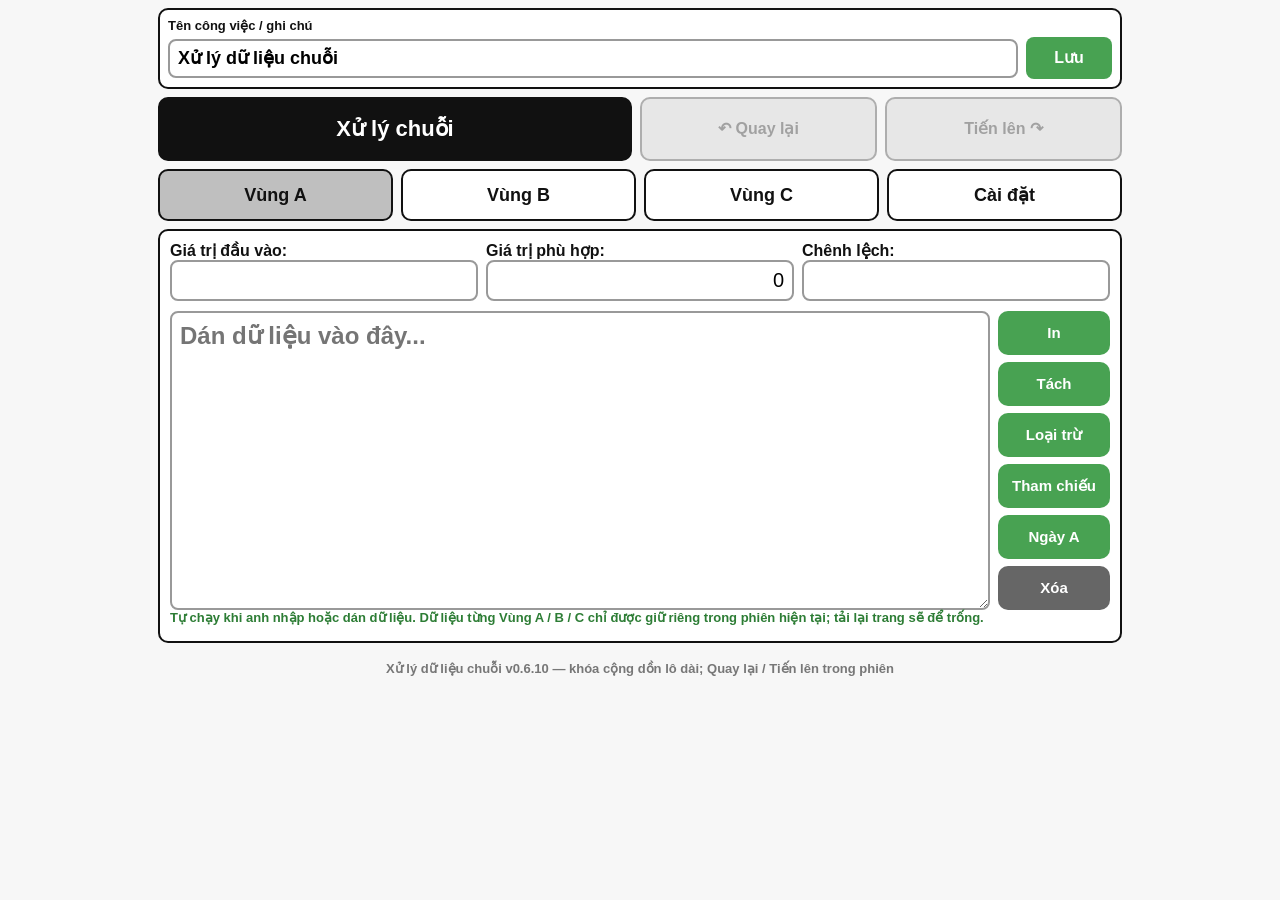
==== commit ab35ad6b: "Add files via upload" ====
--- a/index.html
+++ b/index.html
@@ -1,272 +1,6610 @@
 <!DOCTYPE html>
 <html lang="vi">
 <head>
-  <meta charset="utf-8" />
-  <meta name="viewport" content="width=device-width, initial-scale=1, viewport-fit=cover" />
-  <meta name="theme-color" content="#f7f7f8" />
-  <meta name="robots" content="noindex,nofollow" />
-  <title>QuanLyThuong OS</title>
-  <style>
-    :root{
-      --bg:#f7f7f8;
-      --panel:rgba(255,255,255,.95);
-      --text:#202123;
-      --muted:#6b7280;
-      --line:#e2e5e9;
-      --accent:#10a37f;
-      --accent-soft:#e8f7f2;
-      --warning:#fff4d6;
-      --radius:22px;
-      --shadow:0 10px 30px rgba(15,23,42,.07);
-    }
-    *{box-sizing:border-box;-webkit-tap-highlight-color:transparent}
-    html{background:var(--bg)}
-    body{
-      margin:0;
-      min-height:100vh;
-      min-height:100dvh;
-      color:var(--text);
-      font-family:-apple-system,BlinkMacSystemFont,"SF Pro Display","Segoe UI",sans-serif;
-      background:
-        radial-gradient(circle at top right,rgba(16,163,127,.07),transparent 34%),
-        linear-gradient(180deg,#fff 0%,#f7f7f8 100%);
-    }
-    button,a{font:inherit}
-    .screen{
-      min-height:100vh;
-      min-height:100dvh;
-      padding:
-        calc(env(safe-area-inset-top) + 14px)
-        14px
-        calc(env(safe-area-inset-bottom) + 28px);
-    }
-    .app{width:min(100%,430px);margin:0 auto}
-    .topbar{
-      display:flex;
-      align-items:center;
-      justify-content:space-between;
-      gap:12px;
-      margin-bottom:18px;
-    }
-    .brand small{
-      display:block;
-      color:var(--accent);
-      font-size:13px;
-      font-weight:800;
-      letter-spacing:.08em;
-      text-transform:uppercase;
-      margin-bottom:4px;
-    }
-    .brand h1{
-      margin:0;
-      font-size:28px;
-      line-height:1.05;
-      letter-spacing:-.03em;
-    }
-    .logout-btn{
-      min-height:44px;
-      padding:0 14px;
-      border:1px solid var(--line);
-      border-radius:999px;
-      color:#4b5563;
-      background:rgba(255,255,255,.88);
-      font-size:13px;
-      font-weight:800;
-      box-shadow:0 6px 20px rgba(15,23,42,.05);
-    }
-    .hero{
-      padding:22px;
-      border:1px solid var(--line);
-      border-radius:28px;
-      background:linear-gradient(145deg,rgba(255,255,255,.99),rgba(249,250,251,.99));
-      box-shadow:var(--shadow);
-      margin-bottom:16px;
-    }
-    .hero .eyebrow{
-      color:var(--muted);
-      font-size:14px;
-      font-weight:700;
-      margin-bottom:8px;
-    }
-    .hero h2{
-      margin:0 0 10px;
-      font-size:30px;
-      line-height:1.05;
-      letter-spacing:-.04em;
-    }
-    .hero p{
-      margin:0;
-      color:var(--muted);
-      font-size:16px;
-      line-height:1.45;
-    }
-    .section-title{
-      display:flex;
-      align-items:end;
-      justify-content:space-between;
-      gap:12px;
-      margin:22px 2px 10px;
-    }
-    .section-title h3{margin:0;font-size:19px}
-    .section-title span{color:var(--muted);font-size:13px}
-    .modules{display:grid;gap:12px}
-    .module{
-      width:100%;
-      min-height:118px;
-      padding:18px;
-      border:1px solid var(--line);
-      border-radius:var(--radius);
-      background:var(--panel);
-      color:var(--text);
-      text-decoration:none;
-      display:grid;
-      grid-template-columns:minmax(0,1fr) auto;
-      align-items:center;
-      gap:14px;
-      box-shadow:0 8px 24px rgba(15,23,42,.05);
-    }
-    .module:active{transform:scale(.985)}
-    .module.primary{
-      min-height:148px;
-      border-color:rgba(16,163,127,.25);
-      background:linear-gradient(145deg,var(--accent-soft),rgba(255,255,255,.99) 62%);
-    }
-    .module h4{margin:0 0 7px;font-size:22px;letter-spacing:-.02em}
-    .module.primary h4{font-size:27px}
-    .module p{margin:0;color:var(--muted);font-size:14px;line-height:1.4}
-    .badge{
-      display:inline-flex;
-      align-items:center;
-      min-height:30px;
-      margin-top:12px;
-      padding:0 10px;
-      border-radius:999px;
-      color:#fff;
-      background:var(--accent);
-      font-size:12px;
-      font-weight:850;
-    }
-    .badge.soon{color:#6a4b00;background:var(--warning)}
-    .arrow{
-      display:grid;
-      place-items:center;
-      width:52px;
-      height:52px;
-      border-radius:17px;
-      background:#f5f6f7;
-      border:1px solid var(--line);
-      font-size:24px;
-      font-weight:700;
-    }
-    .module.primary .arrow{background:var(--accent);color:#fff;border-color:transparent}
-    .module.disabled{opacity:.78;cursor:default}
-    .module.disabled:active{transform:none}
-    .note{
-      margin-top:18px;
-      padding:16px;
-      border:1px dashed var(--line);
-      border-radius:18px;
-      color:var(--muted);
-      font-size:13px;
-      line-height:1.45;
-      background:rgba(255,255,255,.72);
-    }
-    @media(min-width:700px){
-      .screen{padding-left:24px;padding-right:24px}
-      .app{width:min(100%,720px)}
-      .modules{grid-template-columns:1fr 1fr}
-      .module.primary{grid-column:1/-1}
-    }
-    @media(prefers-reduced-motion:no-preference){
-      .module{transition:transform .12s ease,border-color .2s ease,box-shadow .2s ease}
-      .module:hover{border-color:#d5d9de;box-shadow:0 12px 32px rgba(15,23,42,.08)}
-    }
+  <meta charset="UTF-8" />
+  <meta name="viewport" content="width=device-width, initial-scale=1.0, maximum-scale=1.0" />
+  <title>Xử lý dữ liệu chuỗi v0.6.10</title>
+
+  <style data-source="style.css">
+*{box-sizing:border-box}
+[hidden]{display:none !important}
+body{
+  margin:0;
+  background:#f7f7f7;
+  color:#111;
+  font-family:Arial, Helvetica, sans-serif;
+  font-size:15px;
+}
+.app{
+  max-width:980px;
+  margin:0 auto;
+  padding:8px;
+}
+.app-header{
+  background:#fff;
+  border:2px solid #111;
+  border-radius:10px;
+  padding:8px;
+  margin-bottom:8px;
+}
+.header-title-input{
+  font-size:13px;
+}
+.header-title-row{
+  display:grid;
+  grid-template-columns:minmax(0,1fr) 86px;
+  gap:8px;
+  align-items:center;
+  margin-top:4px;
+}
+.header-title-input input{
+  text-align:left;
+  font-size:18px;
+  font-weight:800;
+}
+.header-save-btn{
+  min-height:42px;
+  margin:0;
+  padding:8px 10px;
+  font-size:16px;
+  border-radius:8px;
+}
+.header-save-btn.saved{
+  background:#2d7d35;
+}
+.main-tabs{
+  display:grid;
+  grid-template-columns:repeat(2,1fr);
+  gap:8px;
+  margin:8px 0;
+}
+.main-tab{
+  background:#fff;
+  color:#111;
+  border:2px solid #111;
+  min-height:64px;
+  margin:0;
+  font-size:22px;
+}
+.main-tab.active{
+  background:#111;
+  color:#fff;
+}
+h1{
+  margin:0 0 4px;
+  font-size:22px;
+}
+h2{
+  margin:0 0 8px;
+  font-size:22px;
+}
+p{margin:0 0 8px}
+.hint{
+  color:#2d7d35;
+  font-size:13px;
+  font-weight:700;
+}
+.region-tabs{
+  display:grid;
+  grid-template-columns:repeat(4,1fr);
+  gap:8px;
+  margin:8px 0;
+}
+button{
+  width:100%;
+  border:0;
+  border-radius:10px;
+  background:#48a252;
+  color:#fff;
+  padding:10px 8px;
+  margin-top:8px;
+  font-weight:800;
+  font-size:18px;
+  line-height:1.05;
+  cursor:pointer;
+}
+button.gray,
+.gray-mini{background:#666}
+.tab-btn{
+  background:#fff;
+  color:#111;
+  border:2px solid #111;
+  margin:0;
+  min-height:52px;
+}
+.tab-btn.active{
+  background:#bfbfbf;
+}
+.screen[hidden],
+#main-newwork[hidden],
+#main-sequence[hidden],
+.action-panel[hidden],
+.setting-panel[hidden],
+.newwork-section[hidden]{
+  display:none !important;
+}
+.panel{
+  background:#fff;
+  border:2px solid #111;
+  border-radius:10px;
+  padding:10px;
+  margin:8px 0;
+}
+.action-panel{
+  position:fixed;
+  inset:8px;
+  z-index:50;
+  margin:0;
+  overflow:auto;
+  box-shadow:0 0 0 9999px rgba(0,0,0,.35);
+}
+.overlay-title-row{
+  position:sticky;
+  top:0;
+  z-index:2;
+  display:grid;
+  grid-template-columns:auto minmax(0,1fr);
+  gap:8px;
+  align-items:center;
+  background:#fff;
+  border-bottom:2px solid #111;
+  padding:0 0 8px;
+  margin-bottom:8px;
+}
+.overlay-title-row h2{
+  margin:0;
+  text-align:left;
+}
+.back-mini{
+  width:auto;
+  margin:0;
+  border-radius:9px;
+  padding:8px 10px;
+  font-size:15px;
+}
+.work-panel{
+  padding-bottom:8px;
+}
+.money-chips{
+  display:grid;
+  grid-template-columns:repeat(3,1fr);
+  gap:8px;
+  margin-bottom:10px;
+}
+label{
+  display:block;
+  font-size:16px;
+  font-weight:800;
+}
+input{
+  width:100%;
+  border:2px solid #999;
+  border-radius:8px;
+  padding:7px 8px;
+  font-size:20px;
+  text-align:right;
+  background:#fff;
+}
+textarea{
+  width:100%;
+  min-height:86px;
+  border:2px solid #999;
+  border-radius:8px;
+  padding:8px;
+  font-family:"Courier New", monospace;
+  font-size:17px;
+  line-height:1.22;
+  resize:vertical;
+  background:#fff;
+}
+#inputData{
+  min-height:290px;
+  color:#000;
+  font-family:Arial, Helvetica, sans-serif;
+  font-size:24px;
+  font-weight:800;
+  line-height:1.28;
+  letter-spacing:0;
+}
+.region-data-panel{
+  border-color:#999;
+}
+.region-toggle-grid{
+  display:grid;
+  grid-template-columns:repeat(2,minmax(0,1fr));
+  gap:8px;
+  margin-bottom:8px;
+}
+.region-toggle-btn{
+  margin:0;
+  background:#fff;
+  color:#111;
+  border:2px solid #111;
+  min-height:54px;
+}
+.region-data-grid{
+  display:grid;
+  grid-template-columns:repeat(2,minmax(0,1fr));
+  gap:8px;
+}
+.region-data-grid textarea{
+  min-height:120px;
+}
+.region-overlay-panel textarea{
+  min-height:calc(100vh - 150px);
+}
+.input-workspace{
+  display:grid;
+  grid-template-columns:minmax(0,1fr) 112px;
+  gap:8px;
+  align-items:stretch;
+}
+.action-rail{
+  display:grid;
+  grid-template-columns:1fr;
+  gap:7px;
+  align-content:end;
+}
+.action-rail button{
+  min-height:44px;
+  margin:0;
+  font-size:15px;
+}
+.action-rail button.saved{
+  background:#2d7d35;
+}
+.panel-title-row{
+  display:grid;
+  grid-template-columns:minmax(0,1fr) auto auto;
+  gap:8px;
+  align-items:center;
+}
+.panel-title-row h2{
+  margin:0;
+}
+.save-mini{
+  width:auto;
+  min-width:86px;
+  margin:0;
+  padding:8px 12px;
+  font-size:16px;
+  border-radius:9px;
+}
+.save-mini.saved{
+  background:#2d7d35;
+}
+.grid,
+.grid3{
+  display:grid;
+  grid-template-columns:repeat(3,1fr);
+  gap:8px;
+}
+.grid2{
+  display:grid;
+  grid-template-columns:repeat(2,1fr);
+  gap:8px;
+}
+.splitPair textarea{
+  min-height:170px;
+}
+#printOutput{
+  min-height:210px;
+}
+.print-overlay{
+  position:fixed;
+  inset:0;
+  z-index:9999;
+  overflow:auto;
+  min-height:100vh;
+  min-height:100dvh;
+  padding:10px;
+  background:#fff;
+}
+.print-overlay-bar{
+  display:grid;
+  grid-template-columns:1fr 88px;
+  gap:8px;
+  align-items:center;
+  margin-bottom:8px;
+}
+.print-overlay-bar .back-mini,
+.print-overlay-bar .save-mini{
+  min-height:42px;
+  margin:0;
+}
+.print-sheet{
+  width:100%;
+  max-width:430px;
+  min-height:calc(100vh - 70px);
+  min-height:calc(100dvh - 70px);
+  margin:0 auto;
+  padding:22px 18px;
+  border:3px solid #111;
+  background:#fff;
+  position:relative;
+}
+.print-overlay-head{
+  display:block;
+  margin:0 0 34px;
+  color:#000;
+  font-family:Arial, Helvetica, sans-serif;
+  font-size:32px;
+  font-weight:800;
+  line-height:1.22;
+}
+#printOverlayDate{
+  display:block;
+  padding-right:112px;
+}
+#printOverlayAmount{
+  position:absolute;
+  top:22px;
+  right:18px;
+  text-align:right;
+  white-space:nowrap;
+}
+#printOverlayText{
+  margin:0;
+  white-space:pre-wrap;
+  overflow-wrap:anywhere;
+  color:#000;
+  font-family:Arial, Helvetica, sans-serif;
+  font-size:32px;
+  font-weight:800;
+  line-height:1.22;
+  letter-spacing:0;
+}
+#matchedOutput{
+  min-height:150px;
+}
+.settings-menu{
+  display:grid;
+  grid-template-columns:1fr;
+  gap:10px;
+}
+.newwork-menu{
+  display:grid;
+  grid-template-columns:repeat(2,1fr);
+  gap:8px;
+}
+.newwork-tile{
+  min-height:72px;
+  margin:0;
+  background:#fff;
+  color:#111;
+  border:2px solid #111;
+  border-radius:16px;
+  font-size:21px;
+}
+.newwork-tile.active{
+  background:#bfbfbf;
+}
+.warning-box{
+  display:grid;
+  gap:6px;
+  margin:8px 0;
+  padding:12px;
+  border:3px solid #c90000;
+  border-radius:10px;
+  background:#ff1f1f;
+  color:#fff;
+}
+.warning-box strong{
+  font-size:22px;
+  line-height:1.1;
+}
+.warning-box span{
+  font-size:16px;
+  font-weight:800;
+  line-height:1.35;
+}
+.setting-tile{
+  min-height:72px;
+  margin:0;
+  background:#fff;
+  color:#111;
+  border:2px solid #111;
+  border-radius:16px;
+  font-size:22px;
+}
+.setting-tile.active{
+  background:#bfbfbf;
+}
+#savedInputToday{
+  min-height:190px;
+}
+.tableWrap{
+  overflow:auto;
+  border:1px solid #999;
+  border-radius:10px;
+  margin-bottom:10px;
+  max-height:260px;
+}
+table{
+  border-collapse:collapse;
+  width:100%;
+  min-width:680px;
+  font-size:13px;
+}
+th,td{
+  border:1px solid #aaa;
+  padding:4px 5px;
+  vertical-align:top;
+  font-family:"Courier New", monospace;
+}
+th{
+  background:#eee;
+  font-family:Arial, Helvetica, sans-serif;
+}
+footer{
+  text-align:center;
+  padding:10px;
+  color:#777;
+  font-weight:700;
+  font-size:13px;
+}
+@media(max-width:760px){
+  .app{padding:6px}
+  .app-header{
+    padding:8px;
+  }
+  .header-title-row{
+    grid-template-columns:minmax(0,1fr) 74px;
+    gap:6px;
+  }
+  .header-save-btn{
+    min-height:38px;
+    padding:7px 8px;
+    font-size:14px;
+  }
+  h1{font-size:20px}
+  h2{font-size:20px}
+  .region-tabs{
+    gap:6px;
+  }
+  .main-tab{
+    min-height:56px;
+    font-size:19px;
+  }
+  .tab-btn{
+    min-height:48px;
+    padding:8px 5px;
+    font-size:15px;
+  }
+  .money-chips{
+    gap:6px;
+  }
+  .money-chips label{
+    font-size:13px;
+  }
+  input{
+    font-size:18px;
+    padding:6px;
+  }
+  textarea{
+    font-size:16px;
+    min-height:78px;
+  }
+  #inputData{
+    min-height:280px;
+    font-size:22px;
+    font-weight:800;
+    line-height:1.28;
+  }
+  .print-overlay{
+    padding:8px;
+  }
+  .print-sheet{
+    padding:20px 16px;
+  }
+  .print-overlay-head{
+    font-size:30px;
+    margin-bottom:34px;
+  }
+  #printOverlayText{
+    font-size:30px;
+    line-height:1.22;
+  }
+  .input-workspace{
+    grid-template-columns:minmax(0,1fr) 92px;
+    gap:6px;
+  }
+  .action-rail{
+    gap:6px;
+  }
+  .action-rail button{
+    min-height:42px;
+    padding:7px 5px;
+    font-size:13px;
+  }
+  .grid,
+  .grid2,
+  .grid3,
+  .region-data-grid,
+  .region-toggle-grid{
+    grid-template-columns:1fr;
+  }
+  .settings{
+    grid-template-columns:repeat(3,1fr);
+    gap:6px;
+  }
+  .settings label{
+    font-size:13px;
+  }
+  .settings input{
+    font-size:17px;
+  }
+  .panel-title-row{
+    grid-template-columns:minmax(0,1fr) auto auto;
+    gap:6px;
+  }
+  .action-panel{
+    inset:6px;
+  }
+  .region-overlay-panel textarea{
+    min-height:calc(100vh - 140px);
+  }
+  .overlay-title-row{gap:6px}
+  .back-mini{
+    font-size:13px;
+    padding:8px 9px;
+  }
+  .save-mini{
+    min-width:58px;
+    font-size:14px;
+    padding:8px 10px;
+  }
+  .setting-tile{
+    min-height:62px;
+    font-size:20px;
+  }
+  .newwork-menu{
+    gap:6px;
+  }
+  .newwork-tile{
+    min-height:62px;
+    font-size:18px;
+  }
+  .warning-box strong{
+    font-size:19px;
+  }
+}
+@media(max-width:380px){
+  .input-workspace{
+    grid-template-columns:1fr;
+  }
+  .action-rail{
+    grid-template-columns:repeat(2,1fr);
+  }
+  .action-rail button{
+    min-height:40px;
+  }
+}
+
+/* v0.5.99 — chỉ hiển thị nút dữ liệu ngày của vùng đang chọn */
+.daily-region-shortcuts{
+  display:grid;
+  grid-template-columns:1fr;
+}
+.daily-region-shortcuts button{
+  min-width:0;
+  min-height:44px;
+  margin:0;
+  padding:7px 5px;
+  font-size:15px;
+  line-height:1.05;
+}
+.daily-region-panel textarea{
+  min-height:calc(100vh - 210px);
+  min-height:calc(100dvh - 210px);
+}
+.legacy-daily-box{
+  margin-top:12px;
+  padding-top:12px;
+  border-top:2px dashed #999;
+}
+.legacy-daily-box textarea{
+  min-height:150px;
+}
+@media(max-width:760px){
+  .daily-region-shortcuts button{
+    min-height:42px;
+    padding:6px 4px;
+    font-size:14px;
+  }
+  .daily-region-panel textarea{
+    min-height:calc(100vh - 190px);
+    min-height:calc(100dvh - 190px);
+  }
+}
+
+/* v0.6.10 / cache5685 — Quay lại / Tiến lên; khóa cộng dồn input lô dài */
+.main-tabs.history-tabs-v0609{
+  grid-template-columns:minmax(0,2fr) minmax(96px,1fr) minmax(96px,1fr);
+  align-items:stretch;
+}
+.history-btn-v0609{
+  min-height:64px;
+  margin:0;
+  padding:8px 6px;
+  border:2px solid #111;
+  border-radius:10px;
+  background:#fff;
+  color:#111;
+  font-size:16px;
+  line-height:1.08;
+}
+.history-btn-v0609:not(:disabled):active{
+  background:#d9d9d9;
+}
+.history-btn-v0609:disabled{
+  background:#e3e3e3;
+  color:#8a8a8a;
+  border-color:#9a9a9a;
+  cursor:not-allowed;
+  opacity:.78;
+}
+@media (max-width:560px){
+  .main-tabs.history-tabs-v0609{
+    grid-template-columns:minmax(0,1.7fr) minmax(82px,1fr) minmax(82px,1fr);
+    gap:6px;
+  }
+  .main-tabs.history-tabs-v0609 .main-tab{
+    font-size:19px;
+  }
+  .history-btn-v0609{
+    min-height:60px;
+    font-size:14px;
+    padding:7px 4px;
+  }
+}
   </style>
 </head>
 <body>
-  <section class="screen" aria-label="Trang điều hành">
-    <main class="app">
-      <header class="topbar">
-        <div class="brand">
-          <small>Trung tâm vận hành</small>
-          <h1>QuanLyThuong OS</h1>
+  <div class="app">
+    <header class="app-header">
+      <label class="header-title-input">Tên công việc / ghi chú
+        <span class="header-title-row">
+          <input id="appTitleInput" value="Xử lý dữ liệu chuỗi" oninput="saveAppTitle()" />
+          <button type="button" class="header-save-btn" onclick="saveAppTitleNote(this)">Lưu</button>
+        </span>
+      </label>
+    </header>
+
+    <nav class="main-tabs history-tabs-v0609" aria-label="Xử lý chuỗi và lịch sử thao tác">
+      <button type="button" class="main-tab active" data-main="sequence" onclick="showMainWorkspace('sequence')">Xử lý chuỗi</button>
+      <button id="undoBtnV0609" type="button" class="history-btn-v0609" onclick="undoSequenceV0609()" disabled aria-label="Quay lại thao tác vừa rồi">↶ Quay lại</button>
+      <button id="redoBtnV0609" type="button" class="history-btn-v0609" onclick="redoSequenceV0609()" disabled aria-label="Tiến lên thao tác vừa quay lại">Tiến lên ↷</button>
+    </nav>
+
+    <div id="main-sequence">
+    <nav class="region-tabs" aria-label="Chọn màn hình">
+      <button type="button" class="tab-btn active" data-tab="MN" onclick="selectWorkspace('MN')">Vùng A</button>
+      <button type="button" class="tab-btn" data-tab="MT" onclick="selectWorkspace('MT')">Vùng B</button>
+      <button type="button" class="tab-btn" data-tab="HN" onclick="selectWorkspace('HN')">Vùng C</button>
+      <button type="button" class="tab-btn" data-tab="SETTINGS" onclick="selectWorkspace('SETTINGS')">Cài đặt</button>
+    </nav>
+
+    <main id="workScreen" class="screen">
+      <section class="panel work-panel">
+        <div class="money-chips">
+          <label>Giá trị đầu vào:
+            <input id="inputValue" readonly value="">
+          </label>
+          <label>Giá trị phù hợp:
+            <input id="matchedValue" readonly value="0">
+          </label>
+          <label>Chênh lệch:
+            <input id="remainingValue" readonly value="">
+          </label>
         </div>
-        <button class="logout-btn" type="button" onclick="logout()">Đăng xuất</button>
-      </header>
-
-      <section class="hero">
-        <div class="eyebrow">Tài khoản đã xác thực</div>
-        <h2>Chọn khu vực làm việc.</h2>
-        <p>Công cụ dùng thường xuyên được đặt ngay mặt tiền. Các mô-đun khác giữ sẵn để mở rộng từng bước.</p>
+
+        <div class="input-workspace">
+          <textarea id="inputData" placeholder="Dán dữ liệu vào đây..."></textarea>
+          <div class="action-rail">
+            <button type="button" onclick="openPrintOverlay(this)">In</button>
+            <button type="button" onclick="openSplitPanelAndSave()">Tách</button>
+            <button type="button" onclick="openRegionDataPanel('exclusion')">Loại trừ</button>
+            <button type="button" onclick="openRegionDataPanel('reference')">Tham chiếu</button>
+            <div class="daily-region-shortcuts" aria-label="Dữ liệu trong ngày của vùng đang chọn">
+              <button id="dailyRegionShortcutBtn" type="button" onclick="openDailyRegionPanel(activeWorkspace)">Ngày A</button>
+            </div>
+            <button type="button" class="gray" onclick="clearRun()">Xóa</button>
+          </div>
+        </div>
+        <p class="hint auto-run-hint">Tự chạy khi anh nhập hoặc dán dữ liệu. Dữ liệu từng Vùng A / B / C chỉ được giữ riêng trong phiên hiện tại; tải lại trang sẽ để trống.</p>
       </section>
 
-      <div class="section-title">
-        <h3>Công cụ chính</h3>
-        <span>1 chạm để mở</span>
-      </div>
-
-      <section class="modules" aria-label="Danh sách công cụ">
-        <a class="module primary" href="./xulychuoi/">
+      <section id="panel-region-exclusion" class="panel action-panel region-overlay-panel" hidden>
+        <div class="overlay-title-row">
+          <button type="button" class="back-mini" onclick="closeActionPanels()">Quay về</button>
+          <h2>Loại trừ</h2>
+        </div>
+        <div class="panel-title-row">
+          <label id="activeExclusionLabel" class="region-data-box">Loại trừ Vùng A</label>
+          <button type="button" class="save-mini" onclick="saveRegionRelatedData(this)">Lưu</button>
+          <button type="button" class="save-mini gray-mini" onclick="clearRegionRelatedData('exclusion')">Xóa</button>
+        </div>
+        <textarea id="activeExclusionData" placeholder="Dữ liệu loại trừ của vùng đang chọn..."></textarea>
+      </section>
+
+      <section id="panel-region-reference" class="panel action-panel region-overlay-panel" hidden>
+        <div class="overlay-title-row">
+          <button type="button" class="back-mini" onclick="closeActionPanels()">Quay về</button>
+          <h2>Tham chiếu</h2>
+        </div>
+        <div class="panel-title-row">
+          <label id="activeReferenceLabel" class="region-data-box">Tham chiếu Vùng A</label>
+          <button type="button" class="save-mini" onclick="saveRegionRelatedData(this)">Lưu</button>
+          <button type="button" class="save-mini gray-mini" onclick="clearRegionRelatedData('reference')">Xóa</button>
+        </div>
+        <textarea id="activeReferenceData" placeholder="Dữ liệu tham chiếu của vùng đang chọn..."></textarea>
+      </section>
+
+      <section id="panel-daily-region" class="panel action-panel daily-region-panel" hidden>
+        <div class="overlay-title-row">
+          <button type="button" class="back-mini" onclick="closeActionPanels()">Quay về</button>
+          <h2 id="dailyRegionPanelTitle">Dữ liệu trong ngày — Vùng A</h2>
+        </div>
+        <div class="panel-title-row">
+          <span></span>
+          <button type="button" class="save-mini" onclick="copyText('dailyRegionOutput')">Sao chép</button>
+          <button type="button" class="save-mini gray-mini" onclick="clearSelectedDailyRegionV0598(this)">Xóa</button>
+        </div>
+        <textarea id="dailyRegionOutput" readonly placeholder="Chưa có dữ liệu trong ngày của vùng này..."></textarea>
+      </section>
+
+      <section id="panel-copy" class="panel action-panel" hidden>
+        <div class="overlay-title-row">
+          <button type="button" class="back-mini" onclick="closeActionPanels()">Quay về</button>
+          <h2>In</h2>
+        </div>
+        <div class="panel-title-row">
+          <span></span>
+          <button type="button" class="save-mini" onclick="copyPrintFast(this)">Sao chép</button>
+        </div>
+        <textarea id="printOutput" readonly placeholder="Dữ liệu đã chuẩn tên vùng, giữ cấu trúc gốc, tự xuống dòng..."></textarea>
+      </section>
+
+      <section id="panel-split" class="panel action-panel" hidden>
+        <div class="overlay-title-row">
+          <button type="button" class="back-mini" onclick="closeActionPanels()">Quay về</button>
+          <h2>Đã xử lý / Giữ nguyên</h2>
+        </div>
+        <div class="grid2 splitPair">
           <div>
-            <h4>Xử lý chuỗi</h4>
-            <p>Mở công cụ đang vận hành trên nhánh chính.</p>
-            <span class="badge">Đang hoạt động</span>
+            <div class="panel-title-row">
+              <label for="processedOutput">Đã xử lý</label>
+              <span></span>
+              <button type="button" class="save-mini gray-mini" onclick="clearProcessedSplitOutput(this)">Xóa</button>
+            </div>
+            <textarea id="processedOutput" readonly></textarea>
+            <button type="button" onclick="copyText('processedOutput')">Sao chép phần đã xử lý</button>
           </div>
-          <span class="arrow" aria-hidden="true">→</span>
-        </a>
-
-        <div class="module disabled" aria-disabled="true">
           <div>
-            <h4>Thu chi</h4>
-            <p>Ghi nhận tiền vào, tiền ra và xem biến động trong ngày.</p>
-            <span class="badge soon">Sắp triển khai</span>
+            <label for="unchangedOutput">Giữ nguyên</label>
+            <textarea id="unchangedOutput" readonly></textarea>
+            <button type="button" onclick="copyText('unchangedOutput')">Sao chép phần giữ nguyên</button>
           </div>
-          <span class="arrow" aria-hidden="true">＋</span>
-        </div>
-
-        <div class="module disabled" aria-disabled="true">
-          <div>
-            <h4>Công nợ</h4>
-            <p>Theo dõi tổng nợ, thay đổi mới và lịch sử từng người.</p>
-            <span class="badge soon">Sắp triển khai</span>
-          </div>
-          <span class="arrow" aria-hidden="true">＋</span>
-        </div>
-
-        <div class="module disabled" aria-disabled="true">
-          <div>
-            <h4>Khách hàng</h4>
-            <p>Lưu hồ sơ, phân nhóm và theo dõi tương tác.</p>
-            <span class="badge soon">Sắp triển khai</span>
-          </div>
-          <span class="arrow" aria-hidden="true">＋</span>
-        </div>
-
-        <div class="module disabled" aria-disabled="true">
-          <div>
-            <h4>Báo cáo</h4>
-            <p>Tổng hợp dữ liệu và chỉ số vận hành quan trọng.</p>
-            <span class="badge soon">Sắp triển khai</span>
-          </div>
-          <span class="arrow" aria-hidden="true">＋</span>
         </div>
       </section>
-
-      <div class="note">
-        Quyền đăng nhập và danh sách Gmail được phép nằm ngoài mã nguồn. Trang này không lưu mật khẩu, mã bí mật, API key hoặc token.
+    </main>
+
+    <main id="settingsScreen" class="screen" hidden>
+      <section class="panel settings-menu">
+        <button type="button" class="setting-tile" onclick="toggleSettingsPanel('weights')">Quy tắc quy đổi</button>
+      </section>
+
+      <section id="settings-weights" class="panel settings-panel save-panel setting-panel" hidden>
+        <div class="panel-title-row">
+          <h2>Quy tắc quy đổi / cài đặt</h2>
+          <button type="button" class="save-mini" onclick="saveSettingsData()">Lưu</button>
+        </div>
+        <div class="grid settings">
+          <label>Hệ số chung <input id="scaleFactor" value="0.8"></label>
+          <label>Kết hợp 2 nguồn <input id="weightPair2Sources" value="550"></label>
+          <label>Kết hợp trong 1 nguồn <input id="weightPair1Source" value="750"></label>
+          <label>Kết hợp vùng C <input id="weightPairRegionC" value="650"></label>
+          <label>Chuỗi 2 ký tự <input id="weightLength2" value="75"></label>
+          <label>Chuỗi 3 ký tự <input id="weightLength3" value="630"></label>
+          <label>Chuỗi 4 ký tự <input id="weightLength4" value="5500"></label>
+          <label>Giới hạn chuỗi 2 ký tự <input id="limitLength2" value="10"></label>
+          <label>Giới hạn kết hợp <input id="limitPair" value="1"></label>
+        </div>
+      </section>
+
+      <div class="hidden-data-fields" hidden>
+        <textarea id="excludeA"></textarea>
+        <textarea id="excludeB"></textarea>
+        <textarea id="excludeC"></textarea>
+        <textarea id="referenceA"></textarea>
+        <textarea id="referenceB"></textarea>
+        <textarea id="referenceC"></textarea>
       </div>
     </main>
+    </div>
+
+    <main id="main-newwork" hidden>
+      <section class="panel newwork-panel">
+        <h2>Làm việc mới</h2>
+        <p class="hint">Màn này chỉ để thử cấu trúc bật/mở. Chưa gắn công thức xử lý thật.</p>
+      </section>
+
+      <section class="panel newwork-menu">
+        <button type="button" class="newwork-tile active" data-panel="new-data" onclick="showNewWorkPanel('new-data')">Dữ liệu</button>
+        <button type="button" class="newwork-tile" data-panel="new-process" onclick="showNewWorkPanel('new-process')">Xử lý</button>
+        <button type="button" class="newwork-tile" data-panel="new-report" onclick="showNewWorkPanel('new-report')">Báo cáo</button>
+        <button type="button" class="newwork-tile" data-panel="new-setting" onclick="showNewWorkPanel('new-setting')">Cài đặt</button>
+      </section>
+
+      <section id="new-data" class="panel newwork-section">
+        <div class="panel-title-row">
+          <h2>Dữ liệu</h2>
+          <button type="button" class="save-mini" onclick="saveNewWorkData()">Lưu</button>
+          <button type="button" class="save-mini gray-mini" onclick="clearNewWorkData()">Xóa</button>
+        </div>
+        <textarea id="newWorkData" placeholder="Dán dữ liệu thử vào đây..."></textarea>
+      </section>
+
+      <section id="new-process" class="panel newwork-section" hidden>
+        <h2>Xử lý</h2>
+        <textarea id="newWorkProcess" readonly placeholder="Vùng xử lý thử sẽ hiện ở đây..."></textarea>
+      </section>
+
+      <section id="new-report" class="panel newwork-section" hidden>
+        <h2>Báo cáo</h2>
+        <textarea id="newWorkReport" readonly placeholder="Vùng báo cáo thử sẽ hiện ở đây..."></textarea>
+      </section>
+
+      <section id="new-setting" class="panel newwork-section" hidden>
+        <h2>Cài đặt</h2>
+        <div class="warning-box">
+          <strong>CẢNH BÁO DỮ LIỆU CẦN ẨN</strong>
+          <span>Tên thật, SĐT, địa chỉ, CCCD, tài khoản ngân hàng, ghi chú riêng tư.</span>
+        </div>
+      </section>
+    </main>
+
+    <section class="panel parsed-results-panel" style="display:none !important;">
+      <h2>Dữ liệu đã chuẩn hóa</h2>
+      <textarea id="parsedReference" readonly></textarea>
+    </section>
+
+    <section class="panel intermediate-panel" style="display:none !important;">
+      <h2>Bảng trung gian</h2>
+      <div class="tableWrap">
+        <table id="intermediateTable">
+          <thead>
+            <tr>
+              <th>Khối</th>
+              <th>Vùng xét</th>
+              <th>Loại</th>
+              <th>Phần tử</th>
+              <th>Mức</th>
+              <th>Vùng</th>
+              <th>Giá trị</th>
+            </tr>
+          </thead>
+          <tbody></tbody>
+        </table>
+      </div>
+      <textarea id="auditDetail" readonly placeholder="Dạng chữ của bảng trung gian..."></textarea>
+    </section>
+
+    <footer>Xử lý dữ liệu chuỗi v0.6.10 — khóa cộng dồn lô dài; Quay lại / Tiến lên trong phiên</footer>
+  </div>
+  <section id="printOverlay" class="print-overlay" hidden>
+    <div class="print-overlay-bar">
+      <button type="button" class="back-mini" onclick="closePrintOverlay()">Quay về</button>
+      <button type="button" class="save-mini" onclick="copyPrintOverlay(this)">Sao chép</button>
+    </div>
+    <div class="print-sheet">
+      <div id="printOverlayHead" class="print-overlay-head">
+        <span id="printOverlayDate"></span>
+        <span id="printOverlayAmount"></span>
+      </div>
+      <pre id="printOverlayText"></pre>
+    </div>
   </section>
 
-  <script>
-    function logout(){
-      const host=location.hostname;
-      if(host.endsWith('quanlythuong.com')){
-        location.href='https://'+host+'/cdn-cgi/access/logout';
+  <script data-source="app.js">
+// Xử lý dữ liệu chuỗi v0.5.98 — dữ liệu trong ngày độc lập theo Vùng A / B / C
+// Đầu vào -> bảng trung gian -> quy đổi theo cấu hình
+// Xuất: chuẩn tên nguồn, nhóm cùng cấu trúc, xuống dòng tối đa 20 ký tự
+
+const REGION_A_SCHEDULE = {
+  1:["Tpho","Dthap","Cmau"],
+  2:["Btre","Vtau","Blieu"],
+  3:["Dnai","Ctho","Strang"],
+  4:["Tninh","Agiang","Bthuan"],
+  5:["Vlong","Bduong","Tvinh"],
+  6:["Tpho","Lan","Bphuoc","Hgiang"],
+  0:["Tgiang","Kgiang","Dlat"]
+};
+const REGION_B_SCHEDULE = {
+  1:["Pyen","Hue"],
+  2:["Dlac","Qnam"],
+  3:["Dnang","Khoa"],
+  4:["Bdinh","Qtri","Qbinh"],
+  5:["Glai","Nthuan"],
+  6:["Dnang","Qngai","Dnong"],
+  0:["Ktum","Khoa","Hue"]
+};
+
+const KNOWN_SOURCE_CODES = [
+  "Tninh","Agiang","Bthuan","Dnai","Ctho","Strang","Tpho","Dthap","Cmau",
+  "Btre","Vtau","Blieu","Vlong","Bduong","Tvinh","Lan","Bphuoc","Hgiang",
+  "Tgiang","Kgiang","Dlat","Pyen","Hue","Dlac","Qnam","Dnang","Khoa",
+  "Bdinh","Qtri","Qbinh","Glai","Nthuan","Qngai","Dnong","Ktum","HN"
+];
+
+const SOURCE_ALIAS_MAP = {
+  "tay ninh":"Tninh","tây ninh":"Tninh","tninh":"Tninh",
+  "an giang":"Agiang","agiang":"Agiang",
+  "binh thuan":"Bthuan","bình thuận":"Bthuan","bthuan":"Bthuan",
+  "dong nai":"Dnai","đồng nai":"Dnai","dnai":"Dnai",
+  "can tho":"Ctho","cần thơ":"Ctho","ctho":"Ctho",
+  "soc trang":"Strang","sóc trăng":"Strang","strang":"Strang",
+  "tp hcm":"Tpho","tp.hcm":"Tpho","tphcm":"Tpho","tpho":"Tpho",
+  "dong thap":"Dthap","đồng tháp":"Dthap","dthap":"Dthap",
+  "ca mau":"Cmau","cà mau":"Cmau","cmau":"Cmau",
+  "ben tre":"Btre","bến tre":"Btre","btre":"Btre",
+  "vung tau":"Vtau","vũng tàu":"Vtau","vtau":"Vtau",
+  "bac lieu":"Blieu","bạc liêu":"Blieu","blieu":"Blieu",
+  "vinh long":"Vlong","vĩnh long":"Vlong","vlong":"Vlong",
+  "binh duong":"Bduong","bình dương":"Bduong","bduong":"Bduong",
+  "tra vinh":"Tvinh","trà vinh":"Tvinh","tvinh":"Tvinh",
+  "long an":"Lan","lan":"Lan",
+  "binh phuoc":"Bphuoc","bình phước":"Bphuoc","bphuoc":"Bphuoc",
+  "hau giang":"Hgiang","hậu giang":"Hgiang","hgiang":"Hgiang",
+  "tien giang":"Tgiang","tiền giang":"Tgiang","tgiang":"Tgiang",
+  "kien giang":"Kgiang","kiên giang":"Kgiang","kgiang":"Kgiang",
+  "da lat":"Dlat","đà lạt":"Dlat","dlat":"Dlat","lam dong":"Dlat","lâm đồng":"Dlat",
+
+  "phu yen":"Pyen","phú yên":"Pyen","pyen":"Pyen",
+  "hue":"Hue","huế":"Hue",
+  "dak lak":"Dlac","đắk lắk":"Dlac","dac lac":"Dlac","đắc lắc":"Dlac","dlac":"Dlac",
+  "quang nam":"Qnam","quảng nam":"Qnam","qnam":"Qnam",
+  "da nang":"Dnang","đà nẵng":"Dnang","dnang":"Dnang",
+  "khanh hoa":"Khoa","khánh hòa":"Khoa","khoa":"Khoa",
+  "binh dinh":"Bdinh","bình định":"Bdinh","bdinh":"Bdinh",
+  "quang tri":"Qtri","quảng trị":"Qtri","qtri":"Qtri",
+  "quang binh":"Qbinh","quảng bình":"Qbinh","qbinh":"Qbinh",
+  "gia lai":"Glai","glai":"Glai",
+  "ninh thuan":"Nthuan","ninh thuận":"Nthuan","nthuan":"Nthuan",
+  "quang ngai":"Qngai","quảng ngãi":"Qngai","qngai":"Qngai",
+  "dak nong":"Dnong","đắk nông":"Dnong","dnong":"Dnong",
+  "kon tum":"Ktum","ktum":"Ktum",
+  "ha noi":"HN","hà nội":"HN","hn":"HN","mb":"HN"
+};
+
+// Các mã ngắn dưới đây chỉ được giữ để đọc dữ liệu cũ; logic nội bộ và giao diện dùng thuật ngữ trung tính.
+const LEGACY_TYPE_TOKEN_RE = "(bdao|xcdao|xcdau|xcduoi|duoi|dau|dd|dv|da|b|xc)";
+const STORAGE_KEYS = {
+  settings: "sequence.v1.saved.settings",
+  exclusions: "sequence.v1.saved.exclusions",
+  references: "sequence.v1.saved.references",
+  dailyInputPrefix: "sequence.v1.dailyInput.",
+  appTitle: "sequence.v1.appTitle",
+  newWorkData: "sequence.v1.newWorkData",
+  activeWorkspace: "sequence.v1.activeWorkspace",
+  lastWorkRegion: "sequence.v1.lastWorkRegion",
+  workspacePrefix: "sequence.v1.workspace."
+};
+// Chỉ dùng để đọc dữ liệu đã lưu bởi bản cũ; mọi lần ghi mới dùng khóa trung tính ở trên.
+const LEGACY_STORAGE_KEYS = {
+  settings: "pxso.v0.saved.settings",
+  exclusions: "pxso.v0.saved.xoa",
+  references: "pxso.v0.saved.results",
+  dailyInputPrefix: "pxso.v0.dailyInput.",
+  appTitle: "pxso.v0.5.58.appTitle",
+  newWorkData: "pxso.v0.5.45.newWorkData",
+  activeWorkspace: "pxso.v0.5.40.activeWorkspace",
+  lastWorkRegion: "pxso.v0.5.40.lastWorkRegion",
+  workspacePrefix: "pxso.v0.5.40.workspace."
+};
+const WEIGHT_SETTING_IDS = ["scaleFactor","weightPair2Sources","weightPair1Source","weightPairRegionC","weightLength2","weightLength3","weightLength4","limitLength2","limitPair"];
+let activeWorkspace = "MN";
+// Dữ liệu nhập A/B/C chỉ tồn tại trong phiên trang hiện tại; không lưu lâu dài trong localStorage.
+const SESSION_WORKSPACE_INPUTS = { MN:"", MT:"", HN:"" };
+
+function dayIndex(){ return new Date().getDay(); }
+function dateKey(){
+  const d = new Date();
+  return [
+    d.getFullYear(),
+    String(d.getMonth() + 1).padStart(2, "0"),
+    String(d.getDate()).padStart(2, "0")
+  ].join("-");
+}
+function el(id){ return document.getElementById(id); }
+function val(id){ return (el(id)?.value || ""); }
+function setVal(id, v){ if(el(id)) el(id).value = v == null ? "" : String(v); }
+function scrollTextTop(id){
+  const x = el(id);
+  if(x && typeof x.scrollTop === "number") x.scrollTop = 0;
+}
+
+function debounce(fn, delay=280){
+  let t;
+  return function(...args){
+    clearTimeout(t);
+    t = setTimeout(()=>fn.apply(this,args), delay);
+  };
+}
+
+function workspaceKey(region=activeWorkspace){
+  return STORAGE_KEYS.workspacePrefix + region;
+}
+function saveActiveWorkspaceInput(){
+  if(!["MN","MT","HN"].includes(activeWorkspace)) return;
+  SESSION_WORKSPACE_INPUTS[activeWorkspace] = val("inputData");
+}
+function loadWorkspaceInput(region){
+  const targetRegion = ["MN","MT","HN"].includes(region) ? region : "MN";
+  setVal("inputData", SESSION_WORKSPACE_INPUTS[targetRegion] || "");
+}
+function purgePersistentWorkspaceInputsV0601(){
+  ["MN","MT","HN"].forEach(region=>{
+    try{
+      localStorage.removeItem(workspaceKey(region));
+      localStorage.removeItem(LEGACY_STORAGE_KEYS.workspacePrefix + region);
+    }catch(e){
+      console.error(e);
+    }
+  });
+}
+function regionUiName(region=activeWorkspace){
+  if(region === "MT") return "Vùng B";
+  if(region === "HN") return "Vùng C";
+  return "Vùng A";
+}
+function regionShortName(region=activeWorkspace){
+  if(region === "MT") return "B";
+  if(region === "HN") return "C";
+  return "A";
+}
+function regionDisplayCode(region){
+  return regionShortName(region);
+}
+function regionRelatedIds(region=activeWorkspace){
+  if(region === "MT") return {exclusion:"excludeB", reference:"referenceB"};
+  if(region === "HN") return {exclusion:"excludeC", reference:"referenceC"};
+  return {exclusion:"excludeA", reference:"referenceA"};
+}
+function syncRegionRelatedPanel(){
+  if(!["MN","MT","HN"].includes(activeWorkspace)) return;
+  const ids = regionRelatedIds(activeWorkspace);
+  const shortName = regionShortName(activeWorkspace);
+  const uiName = regionUiName(activeWorkspace);
+  const title = el("regionDataTitle");
+  const exclusionLabel = el("activeExclusionLabel");
+  const referenceLabel = el("activeReferenceLabel");
+
+  if(title) title.textContent = "Dữ liệu liên quan " + uiName;
+  if(exclusionLabel) exclusionLabel.textContent = "Loại trừ " + shortName;
+  if(referenceLabel) referenceLabel.textContent = "Tham chiếu " + shortName;
+  const dailyShortcut = el("dailyRegionShortcutBtn");
+  if(dailyShortcut) dailyShortcut.textContent = "Ngày " + shortName;
+  setVal("activeExclusionData", val(ids.exclusion));
+  setVal("activeReferenceData", val(ids.reference));
+}
+function toggleRegionDataBox(kind){
+  openRegionDataPanel(kind);
+}
+function openRegionDataPanel(kind){
+  syncRegionRelatedPanel();
+  closeActionPanels();
+  const panel = el(kind === "reference" ? "panel-region-reference" : "panel-region-exclusion");
+  if(panel) panel.hidden = false;
+}
+function saveRegionRelatedData(btn){
+  if(!["MN","MT","HN"].includes(activeWorkspace)) return;
+  const ids = regionRelatedIds(activeWorkspace);
+  setVal(ids.exclusion, val("activeExclusionData"));
+  setVal(ids.reference, val("activeReferenceData"));
+  writeStorage(STORAGE_KEYS.exclusions, collectValues(["excludeA","excludeB","excludeC"]));
+  writeStorage(STORAGE_KEYS.references, collectValues(["referenceA","referenceB","referenceC"]));
+  parseReferencesOnly();
+  runAll();
+  if(btn) flashSaveButton(btn);
+}
+function clearRegionRelatedData(kind){
+  if(!["MN","MT","HN"].includes(activeWorkspace)) return;
+  const ids = regionRelatedIds(activeWorkspace);
+
+  if(kind === "reference"){
+    setVal("activeReferenceData", "");
+    setVal(ids.reference, "");
+    writeStorage(STORAGE_KEYS.references, collectValues(["referenceA","referenceB","referenceC"]));
+    parseReferencesOnly();
+  }else{
+    setVal("activeExclusionData", "");
+    setVal(ids.exclusion, "");
+    writeStorage(STORAGE_KEYS.exclusions, collectValues(["excludeA","excludeB","excludeC"]));
+  }
+
+  runAll();
+}
+function setActiveTab(tab){
+  document.querySelectorAll(".tab-btn").forEach(btn=>{
+    btn.classList.toggle("active", btn.dataset.tab === tab);
+  });
+}
+function saveAppTitle(){
+  try{
+    localStorage.setItem(STORAGE_KEYS.appTitle, val("appTitleInput"));
+  }catch(e){
+    console.error(e);
+  }
+}
+function saveAppTitleNote(btn){
+  saveAppTitle();
+  flashActionButton(btn, "Đã lưu", "Lưu");
+}
+function loadAppTitle(){
+  try{
+    const title = readTextWithLegacy(STORAGE_KEYS.appTitle, LEGACY_STORAGE_KEYS.appTitle);
+    if(title) setVal("appTitleInput", title);
+  }catch(e){
+    console.error(e);
+  }
+}
+function showMainWorkspace(name){
+  const isNew = name === "newwork";
+  const sequenceWorkspace = el("main-sequence");
+  const newwork = el("main-newwork");
+  if(sequenceWorkspace) sequenceWorkspace.hidden = isNew;
+  if(newwork) newwork.hidden = !isNew;
+  document.querySelectorAll(".main-tab").forEach(btn=>{
+    btn.classList.toggle("active", btn.dataset.main === (isNew ? "newwork" : "sequence"));
+  });
+}
+function showNewWorkPanel(id){
+  document.querySelectorAll(".newwork-section").forEach(panel=>{
+    panel.hidden = panel.id !== id;
+  });
+  document.querySelectorAll(".newwork-tile").forEach(btn=>{
+    btn.classList.toggle("active", btn.dataset.panel === id);
+  });
+}
+function updateNewWorkPreview(){
+  const text = val("newWorkData").trim();
+  const lineCount = text ? text.split(/\n+/).filter(Boolean).length : 0;
+  setVal("newWorkProcess", text ? `Dữ liệu thử đã nhận: ${lineCount} dòng\n\n${text}` : "");
+  setVal("newWorkReport", text ? `Báo cáo thử\n- Trạng thái: đã có dữ liệu\n- Số dòng: ${lineCount}\n- Ghi chú: chưa gắn công thức thật.` : "");
+}
+function saveNewWorkData(){
+  try{
+    localStorage.setItem(STORAGE_KEYS.newWorkData, val("newWorkData"));
+    updateNewWorkPreview();
+    flashSaveButton(document.querySelector("#new-data .save-mini"));
+  }catch(e){
+    console.error(e);
+  }
+}
+function clearNewWorkData(){
+  setVal("newWorkData", "");
+  setVal("newWorkProcess", "");
+  setVal("newWorkReport", "");
+  try{
+    localStorage.removeItem(STORAGE_KEYS.newWorkData);
+  }catch(e){
+    console.error(e);
+  }
+}
+function loadNewWorkData(){
+  try{
+    setVal("newWorkData", readTextWithLegacy(STORAGE_KEYS.newWorkData, LEGACY_STORAGE_KEYS.newWorkData));
+  }catch(e){
+    setVal("newWorkData", "");
+  }
+  updateNewWorkPreview();
+}
+function closeActionPanels(){
+  ["panel-copy","panel-split","panel-region-exclusion","panel-region-reference","panel-daily-region"].forEach(id=>{
+    const panel = el(id);
+    if(panel) panel.hidden = true;
+  });
+}
+function toggleActionPanel(name){
+  const panel = el("panel-" + name);
+  if(!panel) return;
+  const shouldOpen = panel.hidden;
+  closeActionPanels();
+  panel.hidden = !shouldOpen;
+}
+function closeSettingsPanels(){
+  document.querySelectorAll(".setting-panel").forEach(panel=>panel.hidden = true);
+  document.querySelectorAll(".setting-tile").forEach(btn=>btn.classList.remove("active"));
+}
+function toggleSettingsPanel(name){
+  const panel = el("settings-" + name);
+  if(!panel) return;
+  const shouldOpen = panel.hidden;
+  closeSettingsPanels();
+  panel.hidden = !shouldOpen;
+  const tile = Array.from(document.querySelectorAll(".setting-tile")).find(btn => btn.getAttribute("onclick") && btn.getAttribute("onclick").includes("'" + name + "'"));
+  if(tile) tile.classList.toggle("active", shouldOpen);
+}
+function selectWorkspace(tab){
+  saveActiveWorkspaceInput();
+  const workScreen = el("workScreen");
+  const settingsScreen = el("settingsScreen");
+  activeWorkspace = tab === "SETTINGS" ? activeWorkspace : tab;
+
+  try{
+    localStorage.setItem(STORAGE_KEYS.activeWorkspace, tab);
+    if(tab !== "SETTINGS") localStorage.setItem(STORAGE_KEYS.lastWorkRegion, tab);
+  }catch(e){
+    console.error(e);
+  }
+
+  setActiveTab(tab);
+  if(tab === "SETTINGS"){
+    if(workScreen) workScreen.hidden = true;
+    if(settingsScreen) settingsScreen.hidden = false;
+    closeActionPanels();
+    return;
+  }
+
+  if(workScreen) workScreen.hidden = false;
+  if(settingsScreen) settingsScreen.hidden = true;
+  closeSettingsPanels();
+  loadWorkspaceInput(tab);
+  syncRegionRelatedPanel();
+  if(val("inputData").trim()) runAll();
+  else clearRun();
+}
+
+
+function getRate(){
+  let s = val("scaleFactor").trim().replace(",",".").replace("%","");
+  let n = parseFloat(s);
+  if(isNaN(n)) n = 0.8;
+  if(n > 1) n = n / 100;
+  return n;
+}
+function getNum(id, fallback){
+  let n = parseFloat(val(id).trim().replace(",","."));
+  return isNaN(n) ? fallback : n;
+}
+function fmtN(n){
+  const x = Math.round((Number(n)||0)*100)/100;
+  return String(x).replace(".",",").replace(/,0$/,"");
+}
+function money(n){
+  // Hiển thị đúng số lẻ 0,1k, không làm tròn lên.
+  // Ví dụ: 595.2 -> 595,2k; 57.6 -> 57,6k; 16 -> 16k
+  const x = Math.round((Number(n)||0)*10)/10;
+  let s = String(x).replace(".",",");
+  if(s.endsWith(",0")) s = s.slice(0,-2);
+  return s + "k";
+}
+function cleanName(s){
+  return (s||"")
+    .toLowerCase()
+    .normalize("NFD").replace(/[\u0300-\u036f]/g,"")
+    .replace(/[^a-z0-9 ]/g," ")
+    .replace(/\s+/g," ")
+    .trim();
+}
+function normalizeLine(s){
+  return (s||"").trim()
+    .replace(/\s+/g,"")
+    .replace(/kéo/gi,"keo")
+    .replace(/ghép cặp/gi,"da")
+    .replace(/đầu/gi,"dau")
+    .replace(/đuôi|đui/gi,"duoi")
+    .replace(/đđ/gi,"dd");
+}
+function parseAmount(s){
+  return parseFloat(String(s||"0").replace(",",".")) || 0;
+}
+
+function orderSourcesBySchedule(sources){
+  const list = (sources || []).filter(Boolean);
+  if(list.length <= 1) return list.slice();
+
+  const candidates = [];
+  [REGION_A_SCHEDULE, REGION_B_SCHEDULE].forEach(map=>{
+    Object.values(map).forEach(arr=>{
+      if(list.every(source => arr.includes(source))){
+        candidates.push(arr);
+      }
+    });
+  });
+  if(!candidates.length) return list.slice();
+
+  candidates.sort((a,b)=>{
+    if(a.length !== b.length) return a.length - b.length;
+    return 0;
+  });
+  const order = candidates[0];
+  return list.slice().sort((a,b)=>{
+    const ai = order.indexOf(a);
+    const bi = order.indexOf(b);
+    if(ai !== bi) return ai - bi;
+    return 0;
+  });
+}
+
+function getSourcesFromName(name){
+  if(!name) return [];
+  const raw = name.trim();
+  const lower = raw.toLowerCase();
+  if(lower==="hn" || lower==="mb") return ["HN"];
+  const found = [];
+  for(const d of KNOWN_SOURCE_CODES){
+    if(d === "HN") continue;
+    const idx = lower.indexOf(d.toLowerCase());
+    if(idx >= 0) found.push({d, idx});
+  }
+  found.sort((a,b)=>{
+    if(a.idx !== b.idx) return a.idx - b.idx;
+    return b.d.length - a.d.length;
+  });
+  return found.length ? orderSourcesBySchedule(found.map(item => item.d)) : [raw];
+}
+function detectRegionBySources(sources){
+  if(sources.includes("HN")) return "HN";
+  const mt = ["Pyen","Hue","Dlac","Qnam","Dnang","Khoa","Bdinh","Qtri","Qbinh","Glai","Nthuan","Qngai","Dnong","Ktum"];
+  return sources.some(d => mt.includes(d)) ? "MT" : "MN";
+}
+function compactMultiSourceLabel(block){
+  // Khóa thứ tự tên nguồn sau khi atomic được gom lại.
+  // Không lấy thứ tự block xuất hiện trong input, mà luôn theo thứ tự nguồn chuẩn.
+  const sources = orderSourcesBySchedule(getSourcesFromName(block).filter(Boolean));
+  const canonicalBlock = sources.length ? sources.join("") : block;
+  const region = detectRegionBySources(sources);
+  if(region === "HN") return canonicalBlock;
+
+  // Chỉ rút thành ký hiệu nhóm khi block là đúng dải đầu của lịch NGÀY HIỆN TẠI.
+  // Ví dụ thứ Bảy:
+  // TphoLanBphuoc -> 3dmn
+  // TphoLanHgiang -> giữ nguyên, vì bỏ mất vùng thứ 3 là Bphuoc.
+  const count = sources.length;
+  if(count !== 3 && !(region === "MN" && count === 4)) return canonicalBlock;
+
+  const todaySchedule = region === "MT"
+    ? (REGION_B_SCHEDULE[dayIndex()] || [])
+    : (REGION_A_SCHEDULE[dayIndex()] || []);
+  const key = region === "MT" ? "3dmt" : `${count}dmn`;
+  const matchesTodayPrefix = todaySchedule.length >= count &&
+    sources.every((source, idx) => source === todaySchedule[idx]);
+  return matchesTodayPrefix ? key : canonicalBlock;
+}
+function isHeader(line){
+  const l = normalizeLine(line).toLowerCase();
+  if(/^(hn|mb|2dmn|3dmn|4dmn|2dmt|3dmt)$/.test(l)) return true;
+  return !/\d/.test(line) && /^[a-zA-ZÀ-ỹ]+$/.test(line.trim());
+}
+function pickDayForGeneric(region, count, sourceHints=[]){
+  const map = region==="MT" ? REGION_B_SCHEDULE : REGION_A_SCHEDULE;
+  const hints = (sourceHints || []).filter(Boolean);
+  if(hints.length){
+    for(const [d, arr] of Object.entries(map)){
+      if(arr.length >= count && hints.every(source => arr.includes(source))){
+        return parseInt(d,10);
+      }
+    }
+  }
+  const today = dayIndex();
+  if(map[today] && map[today].length >= count) return today;
+
+  for(const [d, arr] of Object.entries(map)){
+    if(arr.length >= count) return parseInt(d,10);
+  }
+  return today;
+}
+function resolveHeader(raw, sourceHints=[]){
+  const l = normalizeLine(raw).toLowerCase();
+  let sources;
+  if(l==="hn" || l==="mb") sources=["HN"];
+  else if(l==="2dmn") sources=REGION_A_SCHEDULE[pickDayForGeneric("MN",2,sourceHints)].slice(0,2);
+  else if(l==="3dmn") sources=REGION_A_SCHEDULE[pickDayForGeneric("MN",3,sourceHints)].slice(0,3);
+  else if(l==="4dmn") sources=REGION_A_SCHEDULE[pickDayForGeneric("MN",4,sourceHints)].slice(0,4);
+  else if(l==="2dmt") sources=REGION_B_SCHEDULE[pickDayForGeneric("MT",2,sourceHints)].slice(0,2);
+  else if(l==="3dmt") sources=REGION_B_SCHEDULE[pickDayForGeneric("MT",3,sourceHints)].slice(0,3);
+  else sources=getSourcesFromName(raw.trim());
+  const generic = /^(2dmn|3dmn|4dmn|2dmt|3dmt)$/i.test(l);
+  return {raw:raw.trim(), name:sources.join(""), sources, region:detectRegionBySources(sources), primarySources:sources.slice(0,2), generic, lines:[]};
+}
+function splitBlocks(text){
+  const lines = (text||"").split(/\n+/).map(x=>x.trim()).filter(Boolean);
+  const blocks=[]; let cur=null; let lastExplicit=[];
+  for(const raw of lines){
+    if(isHeader(raw)){
+      cur = resolveHeader(raw, lastExplicit);
+      blocks.push(cur);
+      if(!cur.generic) lastExplicit = cur.sources;
+    }else{
+      if(!cur){
+        cur = {raw:"Không rõ vùng", name:"Không rõ vùng", sources:["Không rõ vùng"], region:"MN", primarySources:["Không rõ vùng"], generic:false, lines:[]};
+        blocks.push(cur);
+      }
+      cur.lines.push(normalizeLine(raw));
+    }
+  }
+  return blocks;
+}
+
+function expandKeoToken(token){
+  const m = String(token||"").match(/^(\d+)keo(\d+)$/i);
+  if(!m) return [token];
+  const a=m[1], b=m[2];
+  if(a.length !== b.length) return [token];
+  const start=parseInt(a,10), end=parseInt(b,10);
+  if(isNaN(start)||isNaN(end)||start>end) return [token];
+  let step = 1;
+
+  if(a.slice(0, -1) !== b.slice(0, -1)){
+    let suffixLen = 0;
+    for(let i=1; i<=a.length; i++){
+      if(a.slice(-i) === b.slice(-i)) suffixLen = i;
+      else break;
+    }
+    if(suffixLen > 0) step = Math.pow(10, suffixLen);
+  }
+
+  if(Math.floor((end - start) / step) > 200) return [token];
+  const out=[];
+  for(let i=start;i<=end;i+=step) out.push(String(i).padStart(a.length,"0"));
+  return out;
+}
+function parseNums(numStr){
+  return (numStr||"").split(".").filter(Boolean).flatMap(expandKeoToken);
+}
+function pairNumbers(nums){
+  const out=[];
+  for(let i=0;i<nums.length;i++){
+    for(let j=i+1;j<nums.length;j++) out.push([nums[i], nums[j]]);
+  }
+  return out;
+}
+function pairSources(sources){
+  const out=[];
+  for(let i=0;i<sources.length;i++){
+    for(let j=i+1;j<sources.length;j++) out.push([sources[i], sources[j]]);
+  }
+  return out;
+}
+function permCount(s){
+  const arr = String(s||"").split("");
+  const fact = n => n<=1 ? 1 : n*fact(n-1);
+  const counts={};
+  arr.forEach(c => counts[c]=(counts[c]||0)+1);
+  let den=1;
+  Object.values(counts).forEach(c => den *= fact(c));
+  return fact(arr.length)/den;
+}
+
+function parseDataLine(line){
+  const s = normalizeLine(line);
+
+  const da = s.match(/^([0-9.]+)(da|dv)([\d,.]+)n$/i);
+  if(da){
+    return [{nums:parseNums(da[1]), type:da[2].toLowerCase(), n:parseAmount(da[3]), source:s}];
+  }
+
+  const baseMatch = s.match(/^((?:\d+keo\d+)|(?:\d+(?:\.\d+)*))(.*)$/i);
+  if(!baseMatch) return null;
+
+  const baseNums = parseNums(baseMatch[1]);
+  const rest = baseMatch[2] || "";
+  if(!rest) return null;
+
+  const segRe = new RegExp("(?:^|\\.)" + LEGACY_TYPE_TOKEN_RE + "([\\d,.]+)n","ig");
+  const parts=[];
+  let lastEnd=0, m;
+  while((m = segRe.exec(rest)) !== null){
+    if(m.index !== lastEnd) return null;
+    parts.push({nums:baseNums, type:m[1].toLowerCase(), n:parseAmount(m[2]), source:s});
+    lastEnd = segRe.lastIndex;
+  }
+  if(!parts.length || lastEnd !== rest.length) return null;
+  return parts;
+}
+
+function makeLine(nums, type, n){
+  return `${Array.isArray(nums)?nums.join("."):nums}${type}${fmtN(n)}n`;
+}
+function makePairLine(a,b,n){
+  return `${a}.${b}da${fmtN(n)}n`;
+}
+function sortNumsAsc(nums){
+  return (nums||[]).slice().sort((a,b)=>{
+    const aa=parseInt(a,10), bb=parseInt(b,10);
+    if(aa!==bb) return aa-bb;
+    return String(a).localeCompare(String(b));
+  });
+}
+function sortPair(a,b){
+  return sortNumsAsc([a,b]);
+}
+function uniquePairs(pairs){
+  const seen=new Set(), out=[];
+  for(const pair of pairs){
+    const p=sortPair(pair[0], pair[1]);
+    const key=p.join(".");
+    if(seen.has(key)) continue;
+    seen.add(key);
+    out.push(p);
+  }
+  return out.sort((x,y)=>{
+    const a0=parseInt(x[0],10), y0=parseInt(y[0],10);
+    if(a0!==y0) return a0-y0;
+    return parseInt(x[1],10)-parseInt(y[1],10);
+  });
+}
+
+function buildIntermediate(blocks){
+  const rows=[];
+  const meta = block => ({
+    sourceBlock:block.name,
+    originSources:(block.sources||[]).slice(),
+    sourceGeneric:!!block.generic
+  });
+  for(const block of blocks){
+    for(const rawLine of block.lines){
+      const parts = parseDataLine(rawLine);
+      if(!parts){
+        rows.push({block:block.name, line:rawLine, type:"?", nums:[rawLine], n:0, region:block.region, calc:false, sourceCount:1, ...meta(block)});
+        continue;
+      }
+      for(const part of parts){
+        const t=part.type;
+        const nums=part.nums || [];
+        if(t==="dv"){
+          const numPairs = uniquePairs(pairNumbers(nums));
+          const sourcePairs = block.sources.length>=2 ? pairSources(block.sources) : [[block.name]];
+          for(const dp of sourcePairs){
+            const bname = dp.length===2 ? dp[0]+dp[1] : block.name;
+            for(const np of numPairs){
+              const pair = sortPair(np[0], np[1]);
+              rows.push({block:bname, line:makePairLine(pair[0],pair[1],part.n), type:"da", nums:pair, n:part.n, region:block.region, calc:true, raw:rawLine, sourceCount:(dp.length===2?2:1), ...meta(block)});
+            }
+          }
+        }else if(t==="da"){
+          const pair = sortPair(nums[0], nums[1]);
+          const sourcePairs = block.sources.length>=2 ? pairSources(block.sources) : [[block.name]];
+          for(const dp of sourcePairs){
+            const bname = dp.length===2 ? dp[0]+dp[1] : block.name;
+            rows.push({block:bname, line:makePairLine(pair[0],pair[1],part.n), type:"da", nums:pair, n:part.n, region:block.region, calc:true, raw:rawLine, sourceCount:(dp.length===2?2:1), ...meta(block)});
+          }
+        }else{
+          for(const source of block.sources){
+            for(const num of nums){
+              rows.push({block:source, line:makeLine(num,t,part.n), type:t, nums:[num], n:part.n, region:block.region, calc:true, raw:rawLine, sourceCount:1, ...meta(block)});
+            }
+          }
+        }
+      }
+    }
+  }
+  return rows;
+}
+
+function calcRow(row){
+  if(!row.calc) return 0;
+  const r = getRate();
+  const region = row.region || "MN";
+  const t = row.type;
+  const num = row.nums && row.nums[0] ? row.nums[0] : "";
+  let base=0, qty=1;
+
+  if(t==="da"){
+    // Lấy số nguồn từ bảng trung gian đã bung, không đoán lại bằng tên block.
+    // MN/MT ghép cặp 1 vùng: 36 x 1 x n x 0.8 = 28,8k cho 1n.
+    // MN/MT ghép cặp 2 vùng: 36 x 2 x n x 0.8 = 57,6k cho 1n.
+    const sourceCount = row.sourceCount || 1;
+    base = region==="HN" ? 54 : 36 * sourceCount;
+
+  }else if(t==="b"){
+    const len = num.length;
+    if(len===2) base = region==="HN" ? 27 : 18;
+    else if(len===3) base = region==="HN" ? 23 : 17;
+    else if(len===4) base = region==="HN" ? 20 : 16;
+
+  }else if(t==="bdao"){
+    const len = num.length;
+    if(len===3) base = region==="HN" ? 23 : 17;
+    else if(len===4) base = region==="HN" ? 0 : 16;
+    qty = permCount(num);
+
+  }else if(t==="xc" || t==="xcdau" || t==="xcduoi"){
+    base = region==="HN" ? 4 : 2;
+
+  }else if(t==="xcdao"){
+    base = region==="HN" ? 4 : 2;
+    qty = permCount(num);
+
+  }else if(t==="dd"){
+    base = region==="HN" ? 5 : 2;
+
+  }else if(t==="dau"){
+    base = region==="HN" ? 4 : 1;
+
+  }else if(t==="duoi"){
+    base = 1;
+  }
+
+  return base * qty * row.n * r;
+}
+
+function renderIntermediate(rows){
+  const tbody = document.querySelector("#intermediateTable tbody");
+  if(tbody){
+    tbody.innerHTML = "";
+    for(const row of rows){
+      const tr = document.createElement("tr");
+      const cells = [
+        row.block,
+        row.line,
+        row.type,
+        (row.nums||[]).join("."),
+        fmtN(row.n),
+        String(row.sourceCount || 1),
+        money(calcRow(row))
+      ];
+      for(const c of cells){
+        const td = document.createElement("td");
+        td.textContent = c;
+        tr.appendChild(td);
+      }
+      tbody.appendChild(tr);
+    }
+  }
+  const lines=[];
+  for(const row of rows){
+    lines.push([row.block,row.line,row.type,(row.nums||[]).join("."),fmtN(row.n),String(row.sourceCount||1),money(calcRow(row))].join("\t"));
+  }
+  setVal("auditDetail", lines.join("\n"));
+}
+
+function totalMoney(rows){
+  return rows.reduce((s,row)=>s+calcRow(row),0);
+}
+function todayLabel(){
+  const d = new Date();
+  return `Ngày ${d.getDate()}/${d.getMonth() + 1}`;
+}
+function roundedMoney(n){
+  return String(Math.ceil(Number(n) || 0)) + "k";
+}
+
+// COPY NHANH: giữ cấu trúc tin gốc, KHÔNG bung dữ liệu trung gian.
+// Chỉ đổi header tổng quát thành tên nguồn thật và chỉ ngắt dòng khi dãy số gốc quá dài.
+function splitCopyLineOriginal(rawLine, maxLen=20){
+  const s = normalizeLine(rawLine);
+  if(!s || s.length <= maxLen) return s ? [s] : [];
+
+  // Chỉ tách các dòng có sẵn danh sách số bằng dấu chấm.
+  // Không bung keo/kéo, không gom dòng, không mở parseNums.
+  const m = s.match(/^(\d+(?:\.\d+)+)([a-z]+[\d,.]+n(?:\.[a-z]+[\d,.]+n)*)$/i);
+  if(!m) return [s];
+
+  const nums = m[1].split(".").filter(Boolean);
+  const suffix = m[2];
+  if(nums.length < 2) return [s];
+
+  const dvSuffix = suffix.match(/^dv[\d,.]+n$/i);
+  if(dvSuffix){
+    const chunks=[];
+    let cur=[];
+    for(let i=0; i<nums.length; i++){
+      const num = nums[i];
+      const isLastNum = i === nums.length - 1;
+      const nextNums = cur.concat([num]);
+      const test = nextNums.join(".") + (isLastNum ? suffix : ".");
+      if(cur.length && test.length > maxLen){
+        chunks.push(cur);
+        cur=[num];
+      }else{
+        cur.push(num);
+      }
+    }
+    if(cur.length) chunks.push(cur);
+    const last = chunks.length - 1;
+    if(last > 0 && chunks[last].length === 1 && chunks[last - 1].length > 1){
+      chunks[last].unshift(chunks[last - 1].pop());
+    }
+    return chunks.map((chunk, idx) => chunk.join(".") + (idx === chunks.length - 1 ? suffix : "."));
+  }
+
+  const out=[];
+  let cur=[];
+  for(const num of nums){
+    const test = cur.concat([num]).join(".") + suffix;
+    if(cur.length && test.length > maxLen){
+      out.push(cur.join(".") + suffix);
+      cur=[num];
+    }else{
+      cur.push(num);
+    }
+  }
+  if(cur.length) out.push(cur.join(".") + suffix);
+  return out;
+}
+function groupDuplicateSuffixLines(lines){
+  const out=[];
+  const groups={};
+  (lines || []).forEach(rawLine => {
+    const line = normalizeLine(rawLine);
+    const m = line.match(/^(\d+(?:\.\d+)*)([a-z]+[\d,.]+n(?:\.[a-z]+[\d,.]+n)*)$/i);
+    if(!m){
+      if(line) out.push(line);
+      return;
+    }
+    const nums = m[1].split(".").filter(Boolean);
+    const suffix = m[2];
+    const firstType = (suffix.match(/^([a-z]+)/i) || [,""])[1].toLowerCase();
+    const lens = new Set(nums.map(num => String(num).length));
+    if(firstType === "da" || firstType === "dv" || lens.size !== 1){
+      out.push(line);
+      return;
+    }
+    const key = [nums[0].length, suffix.toLowerCase()].join("|");
+    if(!groups[key]){
+      groups[key] = { index:out.length, suffix, nums:[] };
+      out.push(null);
+    }
+    groups[key].nums.push(...nums);
+  });
+  Object.values(groups).forEach(group => {
+    const nums = group.nums.slice().sort((a,b)=>{
+      const na=parseInt(a,10), nb=parseInt(b,10);
+      if(na !== nb) return na - nb;
+      return String(a).localeCompare(String(b));
+    });
+    out[group.index] = nums.join(".") + group.suffix;
+  });
+  return out.filter(Boolean);
+}
+function buildCopyFast(blocks, total){
+  const out=[todayLabel() + " " + roundedMoney(total), ""];
+  for(const block of blocks){
+    out.push(block.name);
+    for(const rawLine of groupDuplicateSuffixLines(block.lines)){
+      out.push(...splitCopyLineOriginal(rawLine, 22));
+    }
+    out.push("");
+  }
+  return out.join("\n").trim();
+}
+
+function renderObj(obj){
+  const out=[];
+  for(const [block, lines] of Object.entries(obj)){
+    if(!lines.length) continue;
+    out.push(block);
+    for(const line of groupDuplicateSuffixLines(lines)){
+      out.push(line);
+    }
+    out.push("");
+  }
+  return out.join("\n").trim();
+}
+
+function splitTachDisplayLine(line, maxLen=20){
+  const m = String(line||"").match(/^([0-9.]+)(bdao|xcdao|xcdau|xcduoi|duoi|dau|dd|dv|b|xc)([\d,.]+)n$/i);
+  if(!m) return line ? [line] : [];
+
+  const nums = m[1].split(".").filter(Boolean);
+  if(String(line).length <= maxLen) return [line];
+
+  const type = m[2];
+  const amount = m[3];
+  const suffix = type + amount + "n";
+  const isDv = type.toLowerCase() === "dv";
+  if(isDv){
+    const chunks=[];
+    let cur=[];
+    for(let i=0; i<nums.length; i++){
+      const num = nums[i];
+      const isLastNum = i === nums.length - 1;
+      const next = cur.concat([num]);
+      const test = next.join(".") + (isLastNum ? suffix : ".");
+      if(cur.length && test.length > maxLen){
+        chunks.push(cur);
+        cur=[num];
+      }else{
+        cur.push(num);
+      }
+    }
+    if(cur.length) chunks.push(cur);
+    const last = chunks.length - 1;
+    if(last > 0 && chunks[last].length === 1 && chunks[last - 1].length > 1){
+      chunks[last].unshift(chunks[last - 1].pop());
+    }
+    return chunks.map((chunk, idx) => chunk.join(".") + (idx === chunks.length - 1 ? suffix : "."));
+  }
+
+  const out=[];
+  let cur=[];
+  for(const num of nums){
+    const next = cur.concat([num]);
+    const test = next.join(".") + suffix;
+    if(cur.length && test.length > maxLen){
+      out.push(cur.join(".") + suffix);
+      cur=[num];
+    }else{
+      cur.push(num);
+    }
+  }
+  if(cur.length) out.push(cur.join(".") + suffix);
+  return out;
+}
+
+function scheduledSourcesForRegion(region, sourceHints=[]){
+  if(region === "HN") return ["HN"];
+  const map = region === "MT" ? REGION_B_SCHEDULE : REGION_A_SCHEDULE;
+  const maxCount = region === "MT" ? 3 : 4;
+  const hints = (sourceHints || []).filter(Boolean);
+  const count = Math.min(maxCount, Math.max(1, hints.length || maxCount));
+  const day = pickDayForGeneric(region, count, hints);
+  const arr = map[day] || hints;
+  return arr.slice(0, maxCount);
+}
+
+function buildRegionZones(region, sourceHints=[]){
+  const sources = scheduledSourcesForRegion(region, sourceHints);
+  if(region === "HN"){
+    return {
+      region,
+      sources:["HN"],
+      singles:[{key:"D1", block:"HN", sources:["HN"]}],
+      pairs:[],
+      all:[{key:"D1", block:"HN", sources:["HN"]}],
+      primarySources:["HN"],
+      mainPair:""
+    };
+  }
+
+  const singles = sources.map((source, idx)=>({
+    key:"D" + (idx + 1),
+    block:source,
+    sources:[source]
+  }));
+  const pairs = [];
+  for(let i=0; i<sources.length; i++){
+    for(let j=i+1; j<sources.length; j++){
+      pairs.push({
+        key:"D" + (i + 1) + "-" + (j + 1),
+        block:sources[i] + sources[j],
+        sources:[sources[i], sources[j]]
+      });
+    }
+  }
+
+  return {
+    region,
+    sources,
+    singles,
+    pairs,
+    all:singles.concat(pairs),
+    primarySources:sources.slice(0,2),
+    mainPair:sources.length >= 2 ? sources[0] + sources[1] : ""
+  };
+}
+
+function regionZonesForRow(row){
+  return buildRegionZones(row.region || "MN", row.originSources || []);
+}
+
+function twoDigit(n){
+  return String(n == null ? "" : n).replace(/\D/g, "").slice(-2).padStart(2, "0");
+}
+function readExclusionSet(region){
+  const id = region==="MT" ? "excludeB" : region==="HN" ? "excludeC" : "excludeA";
+  const nums = val(id).match(/\d+/g) || [];
+  return new Set(nums.map(twoDigit).filter(x => x.length===2));
+}
+function valueInExclusion(num, exclusionSet){
+  return exclusionSet.has(twoDigit(num));
+}
+
+function buildTach(blocks){
+  const limitLength2=getNum("limitLength2",10), limitPair=getNum("limitPair",1);
+  const tach=[], khong=[];
+  const typeOrder = ["b","bdao","xc","xcdao","dd","dau","duoi","xcdau","xcduoi"];
+  const typeRank = {};
+  typeOrder.forEach((type, idx)=>{ typeRank[type] = idx; });
+
+  const rowNumKey = row => (row.nums || []).join(".");
+  const cloneRow = (row, n, block=row.block)=>({
+    ...row,
+    block,
+    n,
+    nums:(row.nums || []).slice()
+  });
+  const pushRow = (list, row, n=row.n, block=row.block)=>{
+    if(!row || !block || !(n > 0)) return;
+    list.push(cloneRow(row, Math.round(n * 100) / 100, block));
+  };
+  const pushSplit = (row, n, maxN, block=row.block)=>{
+    const keep = Math.min(n, maxN);
+    const overflow = Math.round((n - keep) * 100) / 100;
+    if(keep > 0) pushRow(tach, row, keep, block);
+    if(overflow > 0) pushRow(khong, row, overflow, block);
+  };
+  const primarySourcesForRow = row => {
+    if(row.region === "HN") return ["HN"];
+    return regionZonesForRow(row).primarySources || [];
+  };
+  const primaryPairForRow = row => row.region === "HN" ? "" : (regionZonesForRow(row).mainPair || "");
+  const hasExclusion = row => {
+    const exclusionSet = readExclusionSet(row.region);
+    return exclusionSet.size > 0 && (row.nums || []).some(num => valueInExclusion(num, exclusionSet));
+  };
+  const isSuffix2Scope = row => {
+    const num = row.nums && row.nums[0] ? row.nums[0] : "";
+    return row.type === "b" && String(num).length === 2 && primarySourcesForRow(row).includes(row.block);
+  };
+  const isPairScope = row => {
+    if(row.type !== "da") return false;
+    if(row.region === "HN") return true;
+    return row.block === primaryPairForRow(row);
+  };
+  const blockSources = block => {
+    const found = getSourcesFromName(block).filter(Boolean);
+    return found.length ? found : [block];
+  };
+  const makeRank = rows => {
+    const rank={};
+    let i=0;
+    // Khóa thứ tự hiển thị theo lịch của ngày hiện tại trước mọi thứ tự phát sinh
+    // từ input, object/group hoặc quá trình tách rồi ráp atomic.
+    // Ví dụ thứ Bảy luôn: Tpho -> Lan -> Bphuoc -> Hgiang.
+    const today = dayIndex();
+    [...(REGION_A_SCHEDULE[today] || []), ...(REGION_B_SCHEDULE[today] || []), "HN"].forEach(source=>{
+      if(rank[source] == null) rank[source] = i++;
+    });
+    for(const block of blocks){
+      (block.sources || []).forEach(source=>{
+        if(rank[source] == null) rank[source] = i++;
+      });
+    }
+    for(const row of rows || []){
+      (row.originSources || []).forEach(source=>{
+        if(rank[source] == null) rank[source] = i++;
+      });
+    }
+    KNOWN_SOURCE_CODES.forEach(source=>{
+      if(rank[source] == null) rank[source] = i++;
+    });
+    return rank;
+  };
+  const sortSourcesByRank = (sources, rank) => (sources || []).slice().sort((a,b)=>{
+    const ra = rank[a] == null ? 9999 : rank[a];
+    const rb = rank[b] == null ? 9999 : rank[b];
+    if(ra !== rb) return ra - rb;
+    return String(a).localeCompare(String(b));
+  });
+  const combineBlocks = (blockList, rank) => {
+    const set = new Set();
+    blockList.forEach(block => blockSources(block).forEach(source => set.add(source)));
+    // Tên block ghép phải theo lịch chuẩn, không theo rank phát sinh từ thứ tự input.
+    // Ví dụ hôm T6: Vlong trước Bduong, dù block Bduong xuất hiện trước trong tin.
+    return orderSourcesBySchedule(Array.from(set)).join("");
+  };
+  const numSortValue = num => parseInt(String(num || "").replace(/\D/g,""), 10) || 0;
+  const compareNum = (a,b) => {
+    const la = String(a || "").replace(/\D/g,"").length;
+    const lb = String(b || "").replace(/\D/g,"").length;
+    if(la !== lb) return la - lb;
+    const na = numSortValue(a), nb = numSortValue(b);
+    if(na !== nb) return na - nb;
+    return String(a).localeCompare(String(b));
+  };
+  const buildAtomicRows = () => {
+    const rows=[];
+    const addAtomic = (block, sourceBlock, originSources, region, nums, type, n, rawLine) => {
+      rows.push({
+        block,
+        sourceBlock,
+        originSources:(originSources || []).slice(),
+        nums:(nums || []).slice(),
+        type,
+        n,
+        region,
+        raw:rawLine
+      });
+    };
+
+    for(const block of blocks){
+      for(const rawLine of block.lines){
+        const parts = parseDataLine(rawLine);
+        if(!parts) continue;
+        for(const part of parts){
+          const type = part.type;
+          const nums = part.nums || [];
+          if(type === "dv"){
+            const numPairs = uniquePairs(pairNumbers(nums));
+            const sourcePairs = block.sources.length >= 2 ? pairSources(block.sources) : [[block.name]];
+            for(const dp of sourcePairs){
+              const bname = dp.length === 2 ? dp[0] + dp[1] : block.name;
+              for(const np of numPairs){
+                addAtomic(bname, block.name, block.sources, block.region, sortPair(np[0], np[1]), "da", part.n, rawLine);
+              }
+            }
+          }else if(type === "da"){
+            const pair = sortPair(nums[0], nums[1]);
+            const sourcePairs = block.sources.length >= 2 ? pairSources(block.sources) : [[block.name]];
+            for(const dp of sourcePairs){
+              const bname = dp.length === 2 ? dp[0] + dp[1] : block.name;
+              addAtomic(bname, block.name, block.sources, block.region, pair, "da", part.n, rawLine);
+            }
+          }else{
+            const outTypes = type === "dd" ? ["dau","duoi"] : [type];
+            for(const source of block.sources){
+              for(const num of nums){
+                outTypes.forEach(outType=>{
+                  addAtomic(source, block.name, block.sources, block.region, [num], outType, part.n, rawLine);
+                });
+              }
+            }
+          }
+        }
+      }
+    }
+    return rows;
+  };
+
+  const atomicRows = buildAtomicRows();
+  const used = new Set();
+  const suffix2Groups = new Map();
+  const pairGroups = new Map();
+
+  // Quan trọng: nhóm cuối 2 ký tự phải tổng theo atomic nguồn thật trước khi xét max.
+  // Không được đưa từng dòng gốc vào Tin tách rồi mới gom, vì sẽ lọt case:
+  // Dnai 68b5n + DnaiCtho 68b11n => Dnai 68b16n vượt max.
+  const addSuffix2Atomic = row => {
+    const main = primarySourcesForRow(row);
+    if(!main.includes(row.block)) return false;
+    const key = [row.region, main.join("+"), row.nums[0]].join("|");
+    if(!suffix2Groups.has(key)){
+      suffix2Groups.set(key, {
+        main:main.slice(),
+        amountBySource:{},
+        sampleBySource:{},
+        sample:row
+      });
+    }
+    const group = suffix2Groups.get(key);
+    group.amountBySource[row.block] = Math.round(((group.amountBySource[row.block] || 0) + row.n) * 100) / 100;
+    if(!group.sampleBySource[row.block]) group.sampleBySource[row.block] = row;
+    return true;
+  };
+
+  for(const [idx, row] of atomicRows.entries()){
+    if(hasExclusion(row)){
+      used.add(idx);
+      pushRow(khong, row);
+      continue;
+    }
+
+    if(isSuffix2Scope(row)){
+      used.add(idx);
+      addSuffix2Atomic(row);
+      continue;
+    }
+
+    if(isPairScope(row)){
+      used.add(idx);
+      const pair = sortPair(row.nums[0], row.nums[1]);
+      const key = [row.region, row.block, pair[0], pair[1]].join("|");
+      if(!pairGroups.has(key)){
+        pairGroups.set(key, {...row, nums:pair, n:0});
+      }
+      pairGroups.get(key).n = Math.round((pairGroups.get(key).n + row.n) * 100) / 100;
+    }
+  }
+
+  for(const group of suffix2Groups.values()){
+    for(const source of group.main){
+      const total = Math.round((group.amountBySource[source] || 0) * 100) / 100;
+      if(!(total > 0)) continue;
+      const sample = group.sampleBySource[source] || group.sample;
+      pushSplit({...sample, block:source}, total, limitLength2, source);
+    }
+  }
+
+  for(const group of pairGroups.values()){
+    pushSplit(group, group.n, limitPair);
+  }
+
+  for(const [idx, row] of atomicRows.entries()){
+    if(!used.has(idx)) pushRow(khong, row);
+  }
+
+  const renderRows = rows => {
+    const rank = makeRank(rows);
+    const agg = new Map();
+    for(const row of rows){
+      const key = [row.block, rowNumKey(row), row.type].join("|");
+      if(!agg.has(key)){
+        agg.set(key, {
+          block:row.block,
+          nums:(row.nums || []).slice(),
+          type:row.type,
+          n:0
+        });
+      }
+      agg.get(key).n += row.n;
+    }
+
+    const compactPairSuffixRows = items => {
+      const out = [];
+      const buckets = new Map();
+      const pairTypes = new Set(["dau","duoi","xcdau","xcduoi"]);
+      const makeBucketKey = row => [row.block, rowNumKey(row)].join("|");
+
+      for(const row of items){
+        if(pairTypes.has(row.type) && (row.nums || []).length === 1){
+          const key = makeBucketKey(row);
+          if(!buckets.has(key)){
+            buckets.set(key, {
+              block:row.block,
+              nums:(row.nums || []).slice(),
+              rows:{}
+            });
+          }
+          buckets.get(key).rows[row.type] = {...row, nums:(row.nums || []).slice()};
+        }else{
+          out.push(row);
+        }
+      }
+
+      const consumePair = (bucket, aType, bType, outType) => {
+        const a = bucket.rows[aType];
+        const b = bucket.rows[bType];
+        if(!a || !b) return;
+        if(fmtN(a.n) === fmtN(b.n) && a.n > 0){
+          out.push({
+            ...a,
+            type:outType,
+            n:Math.round(a.n * 100) / 100,
+            nums:(a.nums || []).slice()
+          });
+          a.n = 0;
+          b.n = 0;
+        }
+      };
+
+      for(const bucket of buckets.values()){
+        consumePair(bucket, "dau", "duoi", "dd");
+        consumePair(bucket, "xcdau", "xcduoi", "xc");
+        Object.values(bucket.rows).forEach(row => {
+          if(row.n > 0) out.push(row);
+        });
+      }
+
+      return out;
+    };
+
+    const compactedRows = compactPairSuffixRows(Array.from(agg.values()));
+
+    const bySignature = new Map();
+    for(const row of compactedRows){
+      row.n = Math.round(row.n * 100) / 100;
+      const key = [rowNumKey(row), row.type, fmtN(row.n)].join("|");
+      if(!bySignature.has(key)){
+        bySignature.set(key, {
+          nums:row.nums,
+          type:row.type,
+          n:row.n,
+          blocks:[]
+        });
+      }
+      bySignature.get(key).blocks.push(row.block);
+    }
+
+    const groupedByBlock = {};
+    const addOut = (block, item) => {
+      if(!groupedByBlock[block]) groupedByBlock[block] = [];
+      groupedByBlock[block].push(item);
+    };
+
+    const canCombineSignatureBlocks = item => {
+      if(item.type !== "da" || item.blocks.length <= 1) return true;
+
+      const pairSet = new Set();
+      const sourceSet = new Set();
+      for(const block of item.blocks){
+        const sources = blockSources(block);
+        if(sources.length !== 2) return false;
+        const pair = sortSourcesByRank(sources, rank);
+        pairSet.add(pair.join("|"));
+        pair.forEach(source => sourceSet.add(source));
+      }
+
+      const unionSources = sortSourcesByRank(Array.from(sourceSet), rank);
+      if(unionSources.length <= 2) return true;
+      return pairSources(unionSources).every(pair => pairSet.has(pair.join("|")));
+    };
+
+    for(const item of bySignature.values()){
+      if(canCombineSignatureBlocks(item)){
+        const block = combineBlocks(item.blocks, rank);
+        addOut(block, item);
+      }else{
+        item.blocks.forEach(block => addOut(block, {...item, blocks:[block]}));
+      }
+    }
+
+    const renderNormalLine = items => {
+      const sorted = items.slice().sort((a,b)=>(typeRank[a.type] ?? 999) - (typeRank[b.type] ?? 999));
+      if(!sorted.length) return "";
+      const num = sorted[0].nums[0];
+      let line = makeLine(num, sorted[0].type, sorted[0].n);
+      for(let i=1; i<sorted.length; i++){
+        line += "." + sorted[i].type + fmtN(sorted[i].n) + "n";
+      }
+      return line;
+    };
+    const compactPairsToSet = (pairs, amount) => {
+      const remaining = new Map();
+      const pairKey = pair => sortPair(pair[0], pair[1]).join(".");
+      uniquePairs(pairs).forEach(pair => remaining.set(pairKey(pair), sortPair(pair[0], pair[1])));
+      const lines=[];
+      const hasPair = (a,b) => remaining.has(pairKey([a,b]));
+      const isComplete = nums => pairNumbers(nums).every(pair => hasPair(pair[0], pair[1]));
+      const removeClique = nums => {
+        pairNumbers(nums).forEach(pair => remaining.delete(pairKey(pair)));
+      };
+
+      const findComponents = () => {
+        const adj = new Map();
+        const addNode = n => {
+          if(!adj.has(n)) adj.set(n, new Set());
+        };
+        for(const pair of remaining.values()){
+          addNode(pair[0]);
+          addNode(pair[1]);
+          adj.get(pair[0]).add(pair[1]);
+          adj.get(pair[1]).add(pair[0]);
+        }
+
+        const seen = new Set();
+        const comps = [];
+        for(const n of sortNumsAsc(Array.from(adj.keys()))){
+          if(seen.has(n)) continue;
+          const stack=[n], comp=[];
+          seen.add(n);
+          while(stack.length){
+            const cur=stack.pop();
+            comp.push(cur);
+            for(const next of adj.get(cur) || []){
+              if(!seen.has(next)){
+                seen.add(next);
+                stack.push(next);
+              }
+            }
+          }
+          comps.push(sortNumsAsc(comp));
+        }
+        return comps;
+      };
+
+      const findCliqueInSmallComponent = nums => {
+        for(let size=nums.length; size>=3; size--){
+          let found=null;
+          const picked=[];
+          const walk = start => {
+            if(found) return;
+            if(picked.length === size){
+              if(isComplete(picked)) found = picked.slice();
+              return;
+            }
+            for(let i=start; i<nums.length; i++){
+              picked.push(nums[i]);
+              walk(i + 1);
+              picked.pop();
+              if(found) return;
+            }
+          };
+          walk(0);
+          if(found) return found;
+        }
+        return null;
+      };
+
+      const findTriangleInLargeComponent = nums => {
+        for(let i=0; i<nums.length; i++){
+          for(let j=i+1; j<nums.length; j++){
+            if(!hasPair(nums[i], nums[j])) continue;
+            for(let k=j+1; k<nums.length; k++){
+              if(hasPair(nums[i], nums[k]) && hasPair(nums[j], nums[k])){
+                return [nums[i], nums[j], nums[k]];
+              }
+            }
+          }
+        }
+        return null;
+      };
+
+      const findFullDvNums = () => {
+        const comps = findComponents()
+          .filter(comp => comp.length >= 3)
+          .sort((a,b) => b.length - a.length || compareNum(a[0], b[0]));
+
+        for(const nums of comps){
+          if(isComplete(nums)) return nums;
+          if(nums.length <= 9){
+            const clique = findCliqueInSmallComponent(nums);
+            if(clique) return clique;
+          }else{
+            const triangle = findTriangleInLargeComponent(nums);
+            if(triangle) return triangle;
+          }
+        }
+        return null;
+      };
+
+      while(true){
+        const combo = findFullDvNums();
+        if(!combo) break;
+        lines.push(makeLine(combo, "dv", amount));
+        removeClique(combo);
+      }
+
+      Array.from(remaining.values())
+        .sort((a,b)=>{
+          const a0=numSortValue(a[0]), b0=numSortValue(b[0]);
+          if(a0 !== b0) return a0 - b0;
+          return numSortValue(a[1]) - numSortValue(b[1]);
+        })
+        .forEach(pair => lines.push(makePairLine(pair[0], pair[1], amount)));
+      return lines;
+    };
+    const renderPairLines = (items, block) => {
+      const byAmount = {};
+      items.forEach(item => {
+        const key = fmtN(item.n);
+        if(!byAmount[key]) byAmount[key] = [];
+        byAmount[key].push(sortPair(item.nums[0], item.nums[1]));
+      });
+      const lines=[];
+      Object.keys(byAmount).sort((a,b)=>parseAmount(a)-parseAmount(b)).forEach(key=>{
+        const pairs = uniquePairs(byAmount[key]);
+        lines.push(...compactPairsToSet(pairs, parseAmount(key)));
+      });
+      return lines;
+    };
+    const mergePairWithSameValueLines = lines => {
+      const pairByValues = new Map();
+      lines.forEach((line, idx) => {
+        const m = String(line || "").match(/^([0-9]+(?:\.[0-9]+)+)da[\d,.]+n$/i);
+        if(m) pairByValues.set(m[1], { line, idx });
+      });
+
+      const consumed = new Set();
+      const merged = [];
+      lines.forEach((line, idx) => {
+        if(consumed.has(idx)) return;
+        const m = String(line || "").match(/^([0-9]+(?:\.[0-9]+)+)([a-z].*)$/i);
+        if(m){
+          const suffix = m[2].toLowerCase();
+          const da = pairByValues.get(m[1]);
+          if(da && da.idx !== idx && !suffix.startsWith("da") && !suffix.startsWith("dv")){
+            merged.push(da.line + "." + m[2]);
+            consumed.add(da.idx);
+            return;
+          }
+        }
+        merged.push(line);
+      });
+      return merged;
+    };
+
+    const blockNames = Object.keys(groupedByBlock).sort((a,b)=>{
+      const ad = blockSources(a), bd = blockSources(b);
+      if(ad.length !== bd.length) return ad.length - bd.length;
+      const len = Math.max(ad.length, bd.length);
+      for(let i=0; i<len; i++){
+        const ar = rank[ad[i]] ?? 9999;
+        const br = rank[bd[i]] ?? 9999;
+        if(ar !== br) return ar - br;
+      }
+      return a.localeCompare(b);
+    });
+
+    const out=[];
+    for(const block of blockNames){
+      const items = groupedByBlock[block];
+      const normalGroups = {};
+      const pairItems = [];
+      items.forEach(item => {
+        if(item.type === "da") pairItems.push(item);
+        else{
+          const key = item.nums[0];
+          if(!normalGroups[key]) normalGroups[key] = [];
+          normalGroups[key].push(item);
+        }
+      });
+
+      const lines=[];
+      const normalLineItems = [];
+      const singleShapeGroups = {};
+      Object.keys(normalGroups).forEach(num => {
+        const groupItems = normalGroups[num];
+        if(groupItems.length > 1){
+          const line = renderNormalLine(groupItems);
+          if(line) normalLineItems.push({line, num});
+          return;
+        }
+        const item = groupItems[0];
+        const key = [item.type, fmtN(item.n), String(item.nums[0]).length].join("|");
+        if(!singleShapeGroups[key]){
+          singleShapeGroups[key] = {
+            type:item.type,
+            n:item.n,
+            nums:[]
+          };
+        }
+        singleShapeGroups[key].nums.push(item.nums[0]);
+      });
+
+      Object.values(singleShapeGroups).forEach(group => {
+        const nums = group.nums.slice().sort(compareNum);
+        if(nums.length){
+          normalLineItems.push({
+            line:makeLine(nums, group.type, group.n),
+            num:nums[0]
+          });
+        }
+      });
+      normalLineItems
+        .sort((a,b)=>compareNum(a.num, b.num))
+        .forEach(item => lines.push(item.line));
+      const pairLines = renderPairLines(pairItems, block);
+      if(block === "HN"){
+        lines.push(...pairLines);
+      }else{
+        lines.push(...pairLines.sort((a,b)=>{
+        const pa = (a.match(/^(\d+)\.(\d+)/) || []).slice(1).map(numSortValue);
+        const pb = (b.match(/^(\d+)\.(\d+)/) || []).slice(1).map(numSortValue);
+        if((pa[0] || 0) !== (pb[0] || 0)) return (pa[0] || 0) - (pb[0] || 0);
+        return (pa[1] || 0) - (pb[1] || 0);
+        }));
+      }
+
+      if(!lines.length) continue;
+      out.push(compactMultiSourceLabel(block));
+      mergePairWithSameValueLines(groupDuplicateSuffixLines(lines)).forEach(line => out.push(line));
+      out.push("");
+    }
+    return out.join("\n").trim();
+  };
+
+  return {
+    tach:renderRows(tach),
+    khong:renderRows(khong)
+  };
+}
+
+function mapSourceName(line){
+  const c = cleanName(line);
+  for(const [k,v] of Object.entries(SOURCE_ALIAS_MAP)){
+    if(cleanName(k)===c) return v;
+  }
+  return null;
+}
+function findSourceInLine(line){
+  const exact = mapSourceName(line);
+  if(exact) return exact;
+
+  const c = " " + cleanName(line) + " ";
+  const entries = Object.entries(SOURCE_ALIAS_MAP).sort((a,b)=>cleanName(b[0]).length-cleanName(a[0]).length);
+  for(const [k,v] of entries){
+    const kk = " " + cleanName(k) + " ";
+    if(c.includes(kk)) return v;
+  }
+  return null;
+}
+function normalizeReferenceValueBySection(n, section, region){
+  let x = String(n || "").replace(/\D/g, "");
+  if(!x) return "";
+
+  // Khi copy tham chiếu, các số có 0 đầu thường bị rút gọn.
+  // Chuẩn hóa lại đúng độ dài theo nhóm để tạo vùng đối chiếu chính xác.
+  if(region === "HN"){
+    if(section === "g6" && x.length < 3) x = x.padStart(3, "0");
+    if(section === "g7" && x.length < 2) x = x.padStart(2, "0");
+  }else{
+    if(section === "g8" && x.length < 2) x = x.padStart(2, "0");
+    if(section === "g7" && x.length < 3) x = x.padStart(3, "0");
+  }
+  return x;
+}
+
+function detectLegacyGroupSection(line){
+  const raw = String(line || "");
+  const norm = raw.toLowerCase()
+    .replace(/đ/g, "d")
+    .normalize("NFD").replace(/[\u0300-\u036f]/g, "")
+    .replace(/[^a-z0-9 ]/g, " ")
+    .replace(/\s+/g, " ")
+    .trim();
+  const patterns = [
+    ["db", /^(?:giai\s*)?(?:db|dac\s*biet)\b/],
+    ["g1", /^(?:giai|g)\s*(?:nhat|1)\b/],
+    ["g2", /^(?:giai|g)\s*(?:nhi|2)\b/],
+    ["g3", /^(?:giai|g)\s*(?:ba|3)\b/],
+    ["g4", /^(?:giai|g)\s*(?:tu|4)\b/],
+    ["g5", /^(?:giai|g)\s*(?:nam|5)\b/],
+    ["g6", /^(?:giai|g)\s*(?:sau|6)\b/],
+    ["g7", /^(?:giai|g)\s*(?:bay|7)\b/],
+    ["g8", /^(?:giai|g)\s*(?:tam|8)\b/]
+  ];
+
+  for(const [name, re] of patterns){
+    if(!re.test(norm)) continue;
+
+    // Cắt nhãn nhóm ở đầu dòng và giữ phần dữ liệu phía sau.
+    // Không dựa vào \b unicode để tránh lỗi với dấu tiếng Việt.
+    // Lớp tương thích: nhận các nhãn nhóm của dữ liệu cũ, sau đó chuyển sang vùng trung tính.
+    const m = raw.match(/^\s*(?:giải|giai|g)?\s*(?:đb|db|đặc\s*biệt|dac\s*biet|nhất|nhat|nhì|nhi|ba|tư|tu|năm|nam|sáu|sau|bảy|bay|tám|tam|[1-8])\s*[\.\:\-\t ]*/i);
+    const rest = m ? raw.slice(m[0].length) : raw;
+    return {section:name, rest};
+  }
+  return {section:"", rest:raw};
+}
+
+function isReferenceMetaLine(line){
+  const s = String(line || "").trim();
+  if(!s) return true;
+  if(/^kết\s*quả/i.test(s) || /^ket\s*qua/i.test(s)) return true;
+  if(/^hà\s*nội$/i.test(s) || /^ha\s*noi$/i.test(s) || /^hn$/i.test(s)) return true;
+  // Không đưa ngày/giờ hoặc dòng mã kỳ vào atomic tham chiếu.
+  if(/\b\d{1,2}[\/\-]\d{1,2}(?:[\/\-]\d{2,4})?\b/.test(s)) return true;
+  if(/\b\d{1,2}\.\d{1,2}\.\d{2,4}\b/.test(s)) return true;
+  if(/\b\d{1,2}:\d{2}(?::\d{2})?\b/.test(s)) return true;
+  return false;
+}
+
+function shapeReferenceRecord(source, numsRaw, position={}){
+  const nums = (numsRaw || []).filter(Boolean).map(x=>String(x));
+  const firstByLen = len => nums.find(n => String(n).length >= len) || "";
+  const lastByLen = len => nums.slice().reverse().find(n => String(n).length >= len) || "";
+  const first2 = firstByLen(2);
+  const last2 = lastByLen(2);
+  const first3 = firstByLen(3);
+  const last3 = lastByLen(3);
+  const first4 = firstByLen(4);
+  const last4 = lastByLen(4);
+
+  const rec = {
+    full: nums,
+
+    // Nhóm cuối = toàn bộ giá trị theo độ dài cần xét.
+    suffix2: nums.map(n=>n.slice(-2)),
+    suffix3: nums.filter(n=>n.length>=3).map(n=>n.slice(-3)),
+    suffix4: nums.filter(n=>n.length>=4).map(n=>n.slice(-4)),
+
+    // Mặc định khi chưa có nhãn nhóm rõ ràng.
+    leading2: first2 ? [first2.slice(-2)] : [],
+    trailing2: last2 ? [last2.slice(-2)] : [],
+    leading3: first3 ? [first3.slice(-3)] : [],
+    trailing3: last3 ? [last3.slice(-3)] : [],
+    leading4: first4 ? [first4.slice(-4)] : [],
+    trailing4: last4 ? [last4.slice(-4)] : []
+  };
+
+  // Khi parser đã biết vị trí nhóm, dùng đúng vùng đó để đối chiếu.
+  if(position.leading2) rec.leading2 = position.leading2.slice();
+  if(position.trailing2) rec.trailing2 = position.trailing2.slice();
+  if(position.leading3) rec.leading3 = position.leading3.slice();
+  if(position.trailing3) rec.trailing3 = position.trailing3.slice();
+  if(position.leading4) rec.leading4 = position.leading4.slice();
+  if(position.trailing4) rec.trailing4 = position.trailing4.slice();
+
+  // Vùng vùng 3 ký tự riêng. Không xét XC bằng suffix3 chung.
+  rec.edge3 = position.edge3 ? position.edge3.slice() : rec.leading3.concat(rec.trailing3);
+
+  // Alias cũ để không làm gãy các phần đang đúng.
+  rec.all2 = rec.suffix2;
+  rec.all3 = rec.suffix3;
+  rec.all4 = rec.suffix4;
+  return rec;
+}
+
+function buildReferenceZonesFromSections(sections, region, sectionOrder=[]){
+  const db = (sections.db || [])[0] || "";
+  const db2 = db ? [db.slice(-2)] : [];
+  const db3 = db ? [db.slice(-3)] : [];
+  const db4 = db ? [db.slice(-4)] : [];
+
+  if(region === "HN"){
+    const group3BeforeLeading2 = (sections.g6 || []).slice(0,3).map(value=>String(value).padStart(3,"0").slice(-3));
+    const leading2Group = (sections.g7 || []).map(value=>String(value).padStart(2,"0").slice(-2));
+    const g6Index = sectionOrder.lastIndexOf("g6");
+    const g7Index = sectionOrder.indexOf("g7", g6Index + 1);
+    const labelsAreAdjacent = g6Index >= 0 && g7Index === g6Index + 1;
+    const hasAdjacentPair = labelsAreAdjacent && group3BeforeLeading2.length === 3 && leading2Group.length > 0;
+    const leading3Group = hasAdjacentPair ? group3BeforeLeading2 : [];
+    return {
+      // Vùng C: nhóm đầu 3 ký tự chỉ hợp lệ khi có đúng 3 phần tử
+      // và nằm sát ngay trước nhóm đầu 2 ký tự trong cấu trúc tham chiếu.
+      leading2:hasAdjacentPair ? leading2Group : [],
+      trailing2:db2,
+      leading3:leading3Group,
+      trailing3:db3,
+      leading4:db4,
+      trailing4:db4,
+      edge3:leading3Group.concat(db3)
+    };
+  }
+
+  const g8 = (sections.g8 || []).map(n=>String(n).slice(-2));
+  const g7 = (sections.g7 || []).map(n=>String(n).slice(-3));
+  return {
+    // Vùng A/B: nhóm đầu 2 ký tự lấy từ nhóm cuối cùng; nhóm cuối chuẩn lấy từ nhóm đặc biệt.
+    leading2:g8,
+    trailing2:db2,
+    // Vùng A/B: nhóm đầu 3 ký tự lấy từ nhóm liền trước; nhóm cuối chuẩn lấy 3 ký tự cuối của nhóm đặc biệt.
+    leading3:g7,
+    trailing3:db3,
+    leading4:db4,
+    trailing4:db4,
+    edge3:g7.concat(db3)
+  };
+}
+
+function collectLooseReferenceValues(text){
+  const out = [];
+  const lines = (text || "").split(/\n+/).map(x=>x.trim()).filter(Boolean);
+  for(const raw of lines){
+    if(isReferenceMetaLine(raw)) continue;
+    if(findSourceInLine(raw)) continue;
+    const detected = detectLegacyGroupSection(raw);
+    const line = detected && detected.section ? detected.rest : raw;
+    const nums = line.match(/\d+/g) || [];
+    nums.forEach(n=>{
+      const x = String(n || "").replace(/\D/g, "");
+      if(x) out.push(x);
+    });
+  }
+  return out;
+}
+
+function resolveRegionCAdjacentZonesFromLooseOrder(valuesRaw){
+  const values = (valuesRaw || []).map(value=>String(value || "").replace(/\D/g, "")).filter(Boolean);
+  if(values.length < 4) return null;
+
+  // Vùng đầu 2 ký tự là nhóm 1–4 phần tử 1/2 chữ số ở cuối dữ liệu.
+  // Vùng đầu 3 ký tự phải là đúng 3 phần tử đứng sát ngay trước nhóm đó.
+  let leading2Start = -1;
+  const scanFrom = Math.max(3, values.length - 7);
+  for(let index=scanFrom; index<values.length; index++){
+    const suffix = values.slice(index);
+    if(suffix.length < 1 || suffix.length > 4) continue;
+    if(suffix.every(value=>value.length <= 2)){
+      leading2Start = index;
+      break;
+    }
+  }
+  if(leading2Start < 3) return null;
+
+  const leading3Raw = values.slice(leading2Start - 3, leading2Start);
+  const leading2Raw = values.slice(leading2Start);
+  if(leading3Raw.length !== 3 || !leading2Raw.length) return null;
+
+  return {
+    leading3:leading3Raw.map(value=>value.padStart(3, "0").slice(-3)),
+    leading2:leading2Raw.map(value=>value.padStart(2, "0").slice(-2)),
+    leading2Start
+  };
+}
+
+function shapeRegionCLooseReferenceByOrder(valuesRaw){
+  const raw = (valuesRaw || []).map(value=>String(value || "").replace(/\D/g, "")).filter(Boolean);
+  if(!raw.length) return {};
+
+  const adjacent = resolveRegionCAdjacentZonesFromLooseOrder(raw);
+  if(adjacent){
+    const normalized = raw.map((value,index)=>{
+      if(index >= adjacent.leading2Start) return value.padStart(2, "0").slice(-2);
+      if(index >= adjacent.leading2Start - 3) return value.padStart(3, "0").slice(-3);
+      return value;
+    });
+    const special = normalized[0] || "";
+    const position = {
+      leading2:adjacent.leading2,
+      trailing2:special ? [special.slice(-2)] : [],
+      leading3:adjacent.leading3,
+      trailing3:special ? [special.slice(-3)] : [],
+      leading4:special ? [special.slice(-4)] : [],
+      trailing4:special ? [special.slice(-4)] : [],
+      edge3:adjacent.leading3.concat(special ? [special.slice(-3)] : [])
+    };
+    return { HN: shapeReferenceRecord("HN", normalized, position) };
+  }
+
+  // Không có cặp nhóm liền kề rõ ràng thì chỉ tạo vùng hậu tố chung,
+  // không tự suy đoán vùng đầu 3 ký tự để tránh đối chiếu sai.
+  const cleaned = raw.filter(value => value.length >= 2);
+  if(!cleaned.length) return {};
+  return { HN: shapeReferenceRecord("HN", cleaned, {leading3:[], leading2:[], edge3:[]}) };
+}
+
+function parseRegionCReferenceText(text){
+  const parsed = parseStructuredReferenceText(text, "HN", "HN");
+  if(parsed && parsed.HN && parsed.HN.full && parsed.HN.full.length) return parsed;
+
+  // Nếu Vùng C chỉ có dữ liệu rời, xác định vùng theo thứ tự nhóm chuẩn.
+  // Lỗi cũ: fallback lấy xcdau = số 3 chữ số đầu tiên và xcduoi = số 3 chữ số cuối,
+  // nên một phần tử thuộc nhóm đầu 3 ký tự có thể bị bỏ sót khỏi vùng đối chiếu.
+  const nums = collectLooseReferenceValues(text);
+  return shapeRegionCLooseReferenceByOrder(nums);
+}
+
+function parseStructuredReferenceText(text, region, fallbackSource=""){
+  const lines=(text||"").split(/\n+/).map(x=>x.trim()).filter(Boolean);
+  const out={};
+  const sectionsBySource={};
+  const sectionCurrentBySource={};
+  const sectionOrderBySource={};
+  let cur = fallbackSource || null;
+  let sawPrizeLabel=false;
+
+  const ensure = source => {
+    if(!source) return;
+    if(!out[source]) out[source]=[];
+    if(!sectionsBySource[source]) sectionsBySource[source]={db:[],g1:[],g2:[],g3:[],g4:[],g5:[],g6:[],g7:[],g8:[]};
+    if(!sectionOrderBySource[source]) sectionOrderBySource[source]=[];
+  };
+
+  if(cur) ensure(cur);
+
+  for(const raw of lines){
+    if(isReferenceMetaLine(raw)) continue;
+
+    const source = findSourceInLine(raw);
+    if(source){
+      cur = source;
+      ensure(cur);
+      // Dòng tên nguồn chỉ đổi vùng vùng, không lấy số ngày/giờ/mã trong dòng này.
+      continue;
+    }
+
+    if(!cur) continue;
+    ensure(cur);
+
+    const detected = detectLegacyGroupSection(raw);
+    let line = raw;
+    let section = "";
+    if(detected.section){
+      section = detected.section;
+      sectionCurrentBySource[cur] = section;
+      const order = sectionOrderBySource[cur] || (sectionOrderBySource[cur] = []);
+      if(order[order.length - 1] !== section) order.push(section);
+      sawPrizeLabel = true;
+      line = detected.rest;
+    }else{
+      section = sectionCurrentBySource[cur] || "";
+    }
+
+    const nums = line.match(/\d+/g) || [];
+    if(!nums.length) continue;
+
+    if(section){
+      nums.forEach(n=>{
+        const x = normalizeReferenceValueBySection(n, section, region);
+        if(!x || x.length < 2) return;
+        sectionsBySource[cur][section].push(x);
+        out[cur].push(x);
+      });
+    }else{
+      nums.forEach(n=>{ if(n.length>=2) out[cur].push(n); });
+    }
+  }
+
+  if(!sawPrizeLabel) return null;
+
+  const shaped={};
+  for(const [source, numsRaw] of Object.entries(out)){
+    shaped[source] = shapeReferenceRecord(source, numsRaw, buildReferenceZonesFromSections(
+      sectionsBySource[source] || {}, region, sectionOrderBySource[source] || []
+    ));
+  }
+  return shaped;
+}
+
+function parseReferenceText(text, fallbackSource="", regionHint=""){
+  const region = regionHint || (fallbackSource === "HN" ? "HN" : "MN");
+
+  if(fallbackSource === "HN"){
+    const hn = parseRegionCReferenceText(text);
+    if(hn && hn.HN && hn.HN.full && hn.HN.full.length) return hn;
+  }
+
+  const structured = parseStructuredReferenceText(text, region, fallbackSource);
+  if(structured && Object.keys(structured).length) return structured;
+
+  const lines=(text||"").split(/\n+/).map(x=>x.trim()).filter(Boolean);
+  const out={}; let cur=null;
+
+  for(const line of lines){
+    const source=findSourceInLine(line);
+    if(source){
+      cur=source;
+      if(!out[cur]) out[cur]=[];
+      continue;
+    }
+
+    if(isReferenceMetaLine(line)) continue;
+
+    const nums=line.match(/\d+/g);
+    if(nums && cur){
+      nums.forEach(n=>{ if(n.length>=2) out[cur].push(n); });
+    }
+  }
+
+  if(!Object.keys(out).length && fallbackSource){
+    const nums = (text || "").match(/\d+/g) || [];
+    const cleaned = nums.filter(n => n.length >= 2);
+    if(cleaned.length) out[fallbackSource] = cleaned;
+  }
+
+  const shaped={};
+  for(const [source, numsRaw] of Object.entries(out)){
+    shaped[source] = shapeReferenceRecord(source, numsRaw);
+  }
+  return shaped;
+}
+function syncActiveRegionDataBuffer(){
+  // Lỗi cũ: app chỉ đọc referenceA/referenceB/referenceC, còn ô đang dán trên overlay là activeReferenceData.
+  // Nếu chưa kịp bấm Lưu hoặc debounce chưa chạy, runAll sẽ xét bằng vùng tham chiếu rỗng.
+  if(!["MN","MT","HN"].includes(activeWorkspace)) return;
+  const ids = regionRelatedIds(activeWorkspace);
+  const activeReference = val("activeReferenceData");
+  const activeExclusion = val("activeExclusionData");
+  if(activeReference.trim()) setVal(ids.reference, activeReference);
+  if(activeExclusion.trim()) setVal(ids.exclusion, activeExclusion);
+}
+function referenceRegionHasData(obj, region){
+  return !!(obj && obj[region] && Object.keys(obj[region]).length);
+}
+function parseAllReferences(rows){
+  syncActiveRegionDataBuffer();
+
+  const obj = {
+    MN:parseReferenceText(val("referenceA"), "", "MN"),
+    MT:parseReferenceText(val("referenceB"), "", "MT"),
+    HN:parseReferenceText(val("referenceC"), "HN", "HN")
+  };
+
+  // Fallback theo atomic đang xét: nếu tin là HN nhưng referenceC rỗng,
+  // lấy ngay dữ liệu đang nằm trong ô Tham chiếu đang mở để tạo vùng HN.
+  const activeText = val("activeReferenceData").trim();
+  const needRegions = new Set((rows || []).map(r => r.region).filter(Boolean));
+  if(activeText){
+    for(const region of needRegions){
+      if(referenceRegionHasData(obj, region)) continue;
+      const fallbackSource = region === "HN" ? "HN" : "";
+      const parsed = parseReferenceText(activeText, fallbackSource, region);
+      if(parsed && Object.keys(parsed).length) obj[region] = parsed;
+    }
+  }
+  return obj;
+}
+function renderParsedReferences(obj){
+  const lines=[];
+  for(const region of ["MN","MT","HN"]){
+    const data=obj[region];
+    if(!data || !Object.keys(data).length) continue;
+    lines.push("Vùng " + regionDisplayCode(region));
+    for(const [source,r] of Object.entries(data)){
+      lines.push(source);
+      lines.push("Toàn bộ: "+r.full.join("."));
+      lines.push("Nhóm cuối 2 ký tự: "+r.suffix2.join("."));
+      lines.push("Nhóm đầu 2 ký tự: "+r.leading2.join("."));
+      lines.push("Nhóm cuối chuẩn 2 ký tự: "+r.trailing2.join("."));
+      lines.push("Nhóm cuối 3 ký tự: "+r.suffix3.join("."));
+      lines.push("Nhóm đầu 3 ký tự: "+r.leading3.join("."));
+      lines.push("Nhóm cuối chuẩn 3 ký tự: "+r.trailing3.join("."));
+      lines.push("Nhóm biên 3 ký tự: "+(r.edge3 || []).join("."));
+      lines.push("Nhóm cuối 4 ký tự: "+r.suffix4.join("."));
+      lines.push("Nhóm đầu 4 ký tự: "+r.leading4.join("."));
+      lines.push("Nhóm cuối chuẩn 4 ký tự: "+r.trailing4.join("."));
+      lines.push("");
+    }
+  }
+  setVal("parsedReference", lines.join("\n").trim());
+}
+function parseReferencesOnly(){
+  renderParsedReferences(parseAllReferences());
+}
+
+
+function hasAnyReferences(references){
+  return ["MN","MT","HN"].some(region => references && references[region] && Object.keys(references[region]).length);
+}
+function referenceFor(references, region, source){
+  if(!references || !source) return null;
+  const r = region || "MN";
+  if(references[r] && references[r][source]) return references[r][source];
+  if(references.MN && references.MN[source]) return references.MN[source];
+  if(references.MT && references.MT[source]) return references.MT[source];
+  if(references.HN && references.HN[source]) return references.HN[source];
+  return null;
+}
+function countExact(arr, num){
+  const s = String(num || "");
+  return (arr || []).filter(x => String(x) === s).length;
+}
+function isPermOf(a,b){
+  a = String(a || "");
+  b = String(b || "");
+  if(a.length !== b.length) return false;
+  return a.split("").sort().join("") === b.split("").sort().join("");
+}
+function countPerm(arr, num){
+  const s = String(num || "");
+  return (arr || []).filter(x => isPermOf(x,s)).length;
+}
+function matchWeightForRow(row){
+  const t = row.type;
+  const num = row.nums && row.nums[0] ? String(row.nums[0]) : "";
+  const len = num.length;
+  if(t === "da"){
+    const dc = row.sourceCount || 1;
+    if((row.region || "MN") === "HN") return getNum("weightPairRegionC",650);
+    return dc >= 2 ? getNum("weightPair2Sources",550) : getNum("weightPair1Source",750);
+  }
+  if(t === "b" || t === "bdao"){
+    if(len === 2) return getNum("weightLength2",75);
+    if(len === 3) return getNum("weightLength3",630);
+    if(len === 4) return getNum("weightLength4",5500);
+  }
+  if(t === "dd" || t === "dau" || t === "duoi") return getNum("weightLength2",75);
+  if(t === "xc" || t === "xcdau" || t === "xcduoi" || t === "xcdao") return getNum("weightLength3",630);
+  return 0;
+}
+function evaluateRowMatch(row, references){
+  if(!row || !row.calc || !hasAnyReferences(references)) return null;
+
+  const t = row.type;
+  const nums = row.nums || [];
+  const n = Number(row.n || 0);
+  const region = row.region || "MN";
+  const sources = getSourcesFromName(row.block);
+  let hit = 0;
+
+  if(t === "da"){
+    if(nums.length < 2) return null;
+    const a = nums[0], b = nums[1];
+
+    if((row.sourceCount || 1) >= 2 && sources.length >= 2){
+      const r1 = referenceFor(references, region, sources[0]);
+      const r2 = referenceFor(references, region, sources[1]);
+      if(!r1 || !r2) return null;
+
+      // DA/DV tính theo cặp, không nhân chéo.
+      // Hit 2 vùng = min(A vùng 1, B vùng 2) + min(B vùng 1, A vùng 2).
+      const c1a = countExact(r1.suffix2, a);
+      const c2b = countExact(r2.suffix2, b);
+      const c1b = countExact(r1.suffix2, b);
+      const c2a = countExact(r2.suffix2, a);
+      const ab = Math.min(c1a, c2b);
+      const ba = (a === b) ? 0 : Math.min(c1b, c2a);
+      hit = ab + ba;
+    }else{
+      const r = referenceFor(references, region, sources[0]);
+      if(!r) return null;
+      const ca = countExact(r.suffix2, a);
+      const cb = countExact(r.suffix2, b);
+
+      // DA/DV 1 vùng = min(A,B), không A*B.
+      hit = (a === b) ? Math.floor(ca / 2) : Math.min(ca, cb);
+    }
+
+  }else{
+    const source = sources[0];
+    const r = referenceFor(references, region, source);
+    if(!r) return null;
+
+    const num = nums[0] || "";
+    const len = String(num).length;
+
+    if(t === "b"){
+      if(len === 2) hit = countExact(r.suffix2, num);
+      else if(len === 3) hit = countExact(r.suffix3, num);
+      else if(len === 4) hit = countExact(r.suffix4, num);
+
+    }else if(t === "bdao"){
+      if(len === 3) hit = countPerm(r.suffix3, num);
+      else if(len === 4) hit = countPerm(r.suffix4, num);
+
+    }else if(t === "dd"){
+      hit = countExact(r.leading2, num) + countExact(r.trailing2, num);
+
+    }else if(t === "dau"){
+      hit = countExact(r.leading2, num);
+
+    }else if(t === "duoi"){
+      hit = countExact(r.trailing2, num);
+
+    }else if(t === "xc"){
+      hit = r.edge3 ? countExact(r.edge3, num) : (countExact(r.leading3, num) + countExact(r.trailing3, num));
+
+    }else if(t === "xcdau"){
+      hit = countExact(r.leading3, num);
+
+    }else if(t === "xcduoi"){
+      hit = countExact(r.trailing3, num);
+
+    }else if(t === "xcdao"){
+      hit = countPerm(r.leading3, num) + countPerm(r.trailing3, num);
+    }
+  }
+
+  const coef = matchWeightForRow(row);
+  if(!hit || !coef || !n) return null;
+  return {
+    block: row.block,
+    line: row.line,
+    amount: n * coef * hit,
+    hit,
+    coef
+  };
+}
+function evaluateMatches(rows, references){
+  const items = [];
+  let total = 0;
+  for(const row of rows || []){
+    const w = evaluateRowMatch(row, references);
+    if(w && w.amount > 0){
+      items.push(w);
+      total += w.amount;
+    }
+  }
+  return {items,total};
+}
+function buildMatchReport(pack){
+  const items = pack && pack.items ? pack.items : [];
+  if(!items.length) return "";
+  const blockGroups = {};
+  const blockOrder = [];
+  const groupableTypes = new Set(["b","bdao","xc","xcdao","xcdau","xcduoi","dd","dau","duoi"]);
+  const parseMatchLine = (line)=>{
+    const s = String(line || "");
+    const da = s.match(/^(\d+)\.(\d+)da([\d,.]+)n$/i);
+    if(da){
+      const pair = sortPair(da[1], da[2]);
+      return {kind:"da", nums:pair, type:"da", n:parseAmount(da[3])};
+    }
+
+    const normal = s.match(/^([0-9.]+)(bdao|xcdao|xcdau|xcduoi|duoi|dau|dd|b|xc)([\d,.]+)n$/i);
+    if(!normal) return null;
+    const nums = normal[1].split(".").filter(Boolean);
+    if(!nums.length) return null;
+    return {kind:"normal", nums, type:normal[2].toLowerCase(), n:parseAmount(normal[3])};
+  };
+  const addBlockGroup = (block)=>{
+    if(!blockGroups[block]){
+      blockGroups[block] = {normal:{}, normalOrder:[], da:{}, pairOrder:[], other:[]};
+      blockOrder.push(block);
+    }
+    return blockGroups[block];
+  };
+
+  for(const w of items){
+    const group = addBlockGroup(w.block);
+    const parsed = parseMatchLine(w.line);
+    if(!parsed){
+      group.other.push(`${w.line} ${money(w.amount)}`);
+      continue;
+    }
+
+    if(parsed.kind === "da"){
+      const key = parsed.nums.join(".");
+      if(!group.da[key]){
+        group.da[key] = {nums:parsed.nums, n:0, amount:0};
+        group.pairOrder.push(key);
+      }
+      group.da[key].n += parsed.n;
+      group.da[key].amount += w.amount;
+      continue;
+    }
+
+    // Dòng phù hợp từ bảng trung gian thường đã là 1 số/dòng. Nếu gặp nhiều số
+    // trong cùng dòng thì chia giá trị đều để vẫn gom được mà không lệch tổng.
+    const perNumAmount = w.amount / parsed.nums.length;
+    for(const num of parsed.nums){
+      const key = parsed.type + "|" + num;
+      if(!group.normal[key]){
+        group.normal[key] = {num, type:parsed.type, n:0, amount:0};
+        group.normalOrder.push(key);
+      }
+      group.normal[key].n += parsed.n;
+      group.normal[key].amount += perNumAmount;
+    }
+  }
+
+  const out = [];
+  for(const block of blockOrder){
+    const group = blockGroups[block];
+    const lines = [];
+    const byShape = {};
+    const shapeOrder = [];
+
+    for(const key of group.normalOrder){
+      const item = group.normal[key];
+      const shape = item.type + "|" + fmtN(item.n) + "|" + money(item.amount);
+      if(groupableTypes.has(item.type)){
+        if(!byShape[shape]){
+          byShape[shape] = {type:item.type, n:item.n, amount:0, nums:[]};
+          shapeOrder.push(shape);
+        }
+        byShape[shape].nums.push(item.num);
+        byShape[shape].amount += item.amount;
+      }else{
+        lines.push(`${makeLine(item.num, item.type, item.n)} ${money(item.amount)}`);
+      }
+    }
+
+    for(const shape of shapeOrder){
+      const item = byShape[shape];
+      const nums = sortNumsAsc(item.nums);
+      lines.push(`${makeLine(nums, item.type, item.n)} ${money(item.amount)}`);
+    }
+
+    for(const key of group.pairOrder){
+      const item = group.da[key];
+      lines.push(`${makePairLine(item.nums[0], item.nums[1], item.n)} ${money(item.amount)}`);
+    }
+
+    lines.push(...group.other);
+    if(!lines.length) continue;
+    out.push(block);
+    out.push(...lines);
+    out.push("");
+  }
+  return out.join("\n").trim();
+}
+
+
+// V0.5.63 - Atomic condition engine: tham chiếu -> vùng tham chiếu -> atomic -> PHÙ HỢP / KHÔNG PHÙ HỢP.
+// Không dùng nhánh gom công thức cũ để quyết định phù hợp. Gom chỉ được làm sau khi atomic đã phân vùng đúng.
+function evaluateAtomicMatchRow(row, references){
+  if(!row || !row.calc || !hasAnyReferences(references)) return null;
+
+  const t = row.type;
+  const nums = row.nums || [];
+  const n = Number(row.n || 0);
+  const region = row.region || "MN";
+  const sources = getSourcesFromName(row.block);
+  const coef = matchWeightForRow(row);
+  let hit = 0;
+  let zone = "";
+
+  if(!n || !coef){
+    return {row, hit:0, amount:0, coef, zone:"không tính"};
+  }
+
+  if(t === "da"){
+    if(nums.length < 2) return {row, hit:0, amount:0, coef, zone:"da"};
+    const a = nums[0], b = nums[1];
+    if((row.sourceCount || 1) >= 2 && sources.length >= 2){
+      const r1 = referenceFor(references, region, sources[0]);
+      const r2 = referenceFor(references, region, sources[1]);
+      zone = "ghép cặp 2 vùng / suffix2 chéo";
+      if(!r1 || !r2) return {row, hit:0, amount:0, coef, zone};
+      const ab = Math.min(countExact(r1.suffix2, a), countExact(r2.suffix2, b));
+      const ba = (a === b) ? 0 : Math.min(countExact(r1.suffix2, b), countExact(r2.suffix2, a));
+      hit = ab + ba;
+    }else{
+      const r = referenceFor(references, region, sources[0]);
+      zone = "ghép cặp 1 vùng / suffix2";
+      if(!r) return {row, hit:0, amount:0, coef, zone};
+      const ca = countExact(r.suffix2, a);
+      const cb = countExact(r.suffix2, b);
+      hit = (a === b) ? Math.floor(ca / 2) : Math.min(ca, cb);
+    }
+  }else{
+    const source = sources[0];
+    const r = referenceFor(references, region, source);
+    const num = nums[0] || "";
+    const len = String(num).length;
+    if(!r) return {row, hit:0, amount:0, coef, zone:"thiếu tham chiếu"};
+
+    if(t === "b"){
+      if(len === 2){ hit = countExact(r.suffix2, num); zone = "suffix2"; }
+      else if(len === 3){ hit = countExact(r.suffix3, num); zone = "suffix3"; }
+      else if(len === 4){ hit = countExact(r.suffix4, num); zone = "suffix4"; }
+    }else if(t === "bdao"){
+      if(len === 3){ hit = countPerm(r.suffix3, num); zone = "suffix3 đảo"; }
+      else if(len === 4){ hit = countPerm(r.suffix4, num); zone = "suffix4 đảo"; }
+    }else if(t === "dd"){
+      hit = countExact(r.leading2, num) + countExact(r.trailing2, num);
+      zone = "đầu2 + đuôi2";
+    }else if(t === "dau"){
+      hit = countExact(r.leading2, num);
+      zone = "đầu2";
+    }else if(t === "duoi"){
+      hit = countExact(r.trailing2, num);
+      zone = "đuôi2";
+    }else if(t === "xc"){
+      hit = countExact(r.edge3 || [], num);
+      zone = "xc = xcdau + xcduoi";
+    }else if(t === "xcdau"){
+      hit = countExact(r.leading3, num);
+      zone = "xcdau";
+    }else if(t === "xcduoi"){
+      hit = countExact(r.trailing3, num);
+      zone = "xcduoi";
+    }else if(t === "xcdao"){
+      hit = countPerm(r.leading3, num) + countPerm(r.trailing3, num);
+      zone = "xc đảo";
+    }
+  }
+
+  const amount = hit > 0 ? n * coef * hit : 0;
+  return {row, block:row.block, line:row.line, hit, coef, amount, zone};
+}
+
+function evaluateMatches(rows, references){
+  const items = [];
+  const misses = [];
+  let total = 0;
+  if(!hasAnyReferences(references)) return {items, misses, total};
+
+  for(const row of rows || []){
+    const ev = evaluateAtomicMatchRow(row, references);
+    if(!ev) continue;
+    if(ev.hit > 0 && ev.amount > 0){
+      items.push({block:ev.block, line:ev.line, amount:ev.amount, hit:ev.hit, coef:ev.coef, zone:ev.zone, row:ev.row});
+      total += ev.amount;
+    }else{
+      misses.push({block:row.block, line:row.line, hit:0, coef:ev.coef, zone:ev.zone, row});
+    }
+  }
+  return {items, misses, total};
+}
+
+function buildAtomicSection(title, rows, showMoney){
+  const out = [title, ""];
+  if(!rows || !rows.length){
+    out.push("Trống");
+    return out.join("\n").trim();
+  }
+
+  const groups = {};
+  const order = [];
+  for(const item of rows){
+    const block = item.block || (item.row && item.row.block) || "Không rõ vùng";
+    if(!groups[block]){ groups[block] = []; order.push(block); }
+    groups[block].push(item);
+  }
+
+  for(const block of order){
+    out.push(block);
+    for(const item of groups[block]){
+      if(showMoney){
+        const meta = item.zone ? ` [${item.zone}; lượt khớp=${item.hit}]` : "";
+        out.push(`${item.line} ${money(item.amount)}${meta}`);
+      }else{
+        const meta = item.zone ? ` [${item.zone}; lượt khớp=0]` : "";
+        out.push(`${item.line}${meta}`);
+      }
+    }
+    out.push("");
+  }
+  return out.join("\n").trim();
+}
+
+function buildMatchReport(pack){
+  const items = pack && pack.items ? pack.items : [];
+  const misses = pack && pack.misses ? pack.misses : [];
+  if(!items.length && !misses.length) return "";
+  return [
+    buildAtomicSection("PHÙ HỢP", items, true),
+    "",
+    buildAtomicSection("KHÔNG PHÙ HỢP", misses, false)
+  ].join("\n").trim();
+}
+
+function buildMatchStepTrace(rows, references, pack){
+  const lines = [];
+  lines.push("KIỂM TRA ĐIỀU KIỆN TỪNG PHẦN TỬ");
+  lines.push("");
+  lines.push("B1. Dữ liệu đầu vào đã tách:");
+  (rows || []).forEach(r=>{
+    if(!r.calc) return;
+    lines.push(`${r.region || ""} | ${r.block} | ${r.line} | type=${r.type} | n=${r.n}`);
+  });
+  lines.push("");
+  lines.push("B2. Vùng tham chiếu:");
+  ["MN","MT","HN"].forEach(region=>{
+    const data = references && references[region];
+    if(!data || !Object.keys(data).length) return;
+    lines.push("Vùng " + regionDisplayCode(region));
+    Object.entries(data).forEach(([source,r])=>{
+      lines.push(`${source} suffix3=${(r.suffix3||[]).join(".")}`);
+      lines.push(`${source} xcdau=${(r.leading3||[]).join(".")}`);
+      lines.push(`${source} xcduoi=${(r.trailing3||[]).join(".")}`);
+      lines.push(`${source} xc=${(r.edge3||[]).join(".")}`);
+    });
+  });
+  lines.push("");
+  lines.push("B3. Tham chiếu từng phần tử:");
+  const all = []
+    .concat((pack && pack.items) || [])
+    .concat((pack && pack.misses) || []);
+  all.forEach(item=>{
+    const status = item.hit > 0 ? "PHÙ HỢP" : "KHÔNG";
+    const amount = item.amount ? ` | giá trị=${money(item.amount)}` : "";
+    lines.push(`${status} | ${item.block} | ${item.line} | vùng=${item.zone || ""} | lượt khớp=${item.hit}${amount}`);
+  });
+  lines.push("");
+  lines.push(`Giá trị phù hợp=${money((pack && pack.total) || 0)}`);
+  return lines.join("\n").trim();
+}
+
+function runAll(){
+  try{
+    if(!val("inputData").trim()){
+      clearRun();
+      return;
+    }
+    const blocks = splitBlocks(val("inputData"));
+    const rows = buildIntermediate(blocks);
+
+    renderIntermediate(rows);
+
+    const total = totalMoney(rows);
+    setVal("printOutput", buildCopyFast(blocks, total));
+    setVal("inputValue", money(total));
+
+    const tk = buildTach(blocks);
+    setVal("processedOutput", tk.tach);
+    setVal("unchangedOutput", tk.khong);
+    scrollTextTop("processedOutput");
+    scrollTextTop("unchangedOutput");
+
+    // CHẠY không hiện chuẩn hóa tham chiếu. Chỉ xét ngầm nếu đã có dữ liệu tham chiếu.
+    const referencePack = parseAllReferences(rows);
+    const matchPack = evaluateMatches(rows, referencePack);
+    setVal("matchedValue", matchPack.total ? money(matchPack.total) : "0");
+    setVal("remainingValue", money(total - matchPack.total));
+    setVal( buildMatchReport(matchPack));
+    setVal("auditDetail", buildMatchStepTrace(rows, referencePack, matchPack));
+  }catch(err){
+    console.error(err);
+    setVal("inputValue", "Lỗi chạy: " + (err && err.message ? err.message : err));
+  }
+}
+function clearRun(){
+  ["inputData","printOutput","inputValue","remainingValue","matchedValue","processedOutput","unchangedOutput","parsedReference","auditDetail"].forEach(id=>setVal(id,""));
+  const tbody = document.querySelector("#intermediateTable tbody");
+  if(tbody) tbody.innerHTML = "";
+  setVal("matchedValue","0");
+  saveActiveWorkspaceInput();
+}
+async function copyText(id){
+  const text = val(id);
+  try{
+    await navigator.clipboard.writeText(text);
+    return true;
+  }catch(e){
+    alert("Không sao chép tự động được, anh chọn nội dung rồi sao chép thủ công nhé");
+    return false;
+  }
+}
+function flashActionButton(btn, text, fallback){
+  if(!btn) return;
+  const old = btn.textContent || fallback || "";
+  btn.textContent = text;
+  btn.classList.add("saved");
+  setTimeout(()=>{
+    btn.textContent = old || fallback || "";
+    btn.classList.remove("saved");
+  }, 900);
+}
+async function copyPrintFast(btn){
+  if(document.activeElement && document.activeElement.blur) document.activeElement.blur();
+  if(val("inputData").trim()) runAll();
+  const text = val("printOutput").trim();
+  if(!text){
+    alert("Chưa có dữ liệu để in");
+    return;
+  }
+
+  const ok = await copyText("printOutput");
+  if(ok) flashActionButton(btn, "Đã sao chép", "In");
+}
+function splitPrintOverlayText(text){
+  const lines = String(text || "").replace(/\r\n/g, "\n").replace(/\r/g, "\n").split("\n");
+  const moneyLine = s => /^-?[\d.,]+k$/i.test(String(s || "").trim());
+  let amount = "";
+
+  let last = lines.length - 1;
+  while(last >= 0 && !lines[last].trim()) last--;
+  if(last >= 0 && moneyLine(lines[last])){
+    amount = lines[last].trim();
+    lines.splice(last, 1);
+    while(lines.length && !lines[lines.length - 1].trim()) lines.pop();
+  }
+
+  let date = "";
+  let first = 0;
+  while(first < lines.length && !lines[first].trim()) first++;
+  if(first < lines.length && /^ngày\b/i.test(lines[first].trim())){
+    const firstLine = lines[first].trim();
+    const headAmount = firstLine.match(/^(.*?)(?:\s+)(-?[\d.,]+k)$/i);
+    if(headAmount){
+      date = headAmount[1].trim();
+      if(!amount) amount = headAmount[2].trim();
+    }else{
+      date = firstLine;
+    }
+    lines.splice(first, 1);
+  }
+  if(!amount) amount = val("inputValue").trim();
+
+  while(lines.length && !lines[0].trim()) lines.shift();
+  while(lines.length && !lines[lines.length - 1].trim()) lines.pop();
+  return {
+    date,
+    body:lines.join("\n"),
+    amount
+  };
+}
+async function openPrintOverlay(btn){
+  if(document.activeElement && document.activeElement.blur) document.activeElement.blur();
+  if(val("inputData").trim()) runAll();
+  const text = val("printOutput").trim();
+  if(!text){
+    alert("Chưa có dữ liệu để in");
+    return;
+  }
+
+  try{
+    await navigator.clipboard.writeText(text);
+    if(btn) flashActionButton(btn, "Đã sao chép", "In");
+  }catch(e){
+    alert("Không sao chép tự động được, anh thử bấm lại hoặc cấp quyền sao chép cho Safari nhé");
+    if(btn) flashActionButton(btn, "Chưa sao chép", "In");
+  }
+}
+function closePrintOverlay(){
+  const overlay = el("printOverlay");
+  if(overlay) overlay.hidden = true;
+}
+async function copyPrintOverlay(btn){
+  const text = (el("printOverlay")?.dataset.copyText || el("printOverlayText")?.textContent || "").trim();
+  if(!text){
+    alert("Chưa có dữ liệu để sao chép");
+    return;
+  }
+  try{
+    await navigator.clipboard.writeText(text);
+    flashActionButton(btn, "Đã sao chép", "Sao chép");
+  }catch(e){
+    alert("Không sao chép tự động được, anh chọn nội dung rồi sao chép thủ công nhé");
+  }
+}
+
+function wrapPrintLine(line, ctx, maxWidth){
+  const s = String(line || "");
+  if(!s) return [""];
+  if(ctx.measureText(s).width <= maxWidth) return [s];
+
+  const dataLineMatch = s.match(/^([0-9.]+)([a-z][a-z0-9,.]*(?:n)(?:\.[a-z][a-z0-9,.]*(?:n))*)$/i);
+  if(dataLineMatch){
+    const nums = dataLineMatch[1].split(".").filter(Boolean);
+    const suffix = dataLineMatch[2];
+    const firstType = (suffix.match(/^([a-z]+)/i) || [,""])[1].toLowerCase();
+    const isLongPair = firstType === "da" || firstType === "dv";
+    const out = [];
+    let i = 0;
+    while(i < nums.length){
+      let best = i;
+      for(let j = i; j < nums.length; j++){
+        const finalLine = j === nums.length - 1;
+        const candidate = nums.slice(i, j + 1).join(".") + (isLongPair ? (finalLine ? suffix : ".") : suffix);
+        if(ctx.measureText(candidate).width <= maxWidth) best = j;
+        else break;
+      }
+      const finalLine = best === nums.length - 1;
+      out.push(nums.slice(i, best + 1).join(".") + (isLongPair ? (finalLine ? suffix : ".") : suffix));
+      i = best + 1;
+    }
+    return out;
+  }
+
+  const out = [];
+  let cur = "";
+  for(const ch of s){
+    const next = cur + ch;
+    if(cur && ctx.measureText(next).width > maxWidth){
+      out.push(cur);
+      cur = ch;
+    }else{
+      cur = next;
+    }
+  }
+  if(cur) out.push(cur);
+  return out;
+}
+
+function printImageLines(text, ctx, maxWidth){
+  const rawLines = String(text || "").split(/\n/);
+  const out = [];
+  rawLines.forEach(line=>{
+    const wrapped = wrapPrintLine(line.trimEnd(), ctx, maxWidth);
+    out.push(...wrapped);
+  });
+  return out;
+}
+
+function makePrintImageDataUrl(text){
+  const width = 384;
+  const marginX = 12;
+  const marginY = 12;
+  const fontSize = 33;
+  const lineHeight = 40;
+  const probe = document.createElement("canvas");
+  const pctx = probe.getContext("2d");
+  if(!pctx) throw new Error("Không tạo được canvas đo chữ");
+  pctx.font = `${fontSize}px Arial, sans-serif`;
+  const lines = printImageLines(text, pctx, width - marginX * 2);
+  const height = Math.max(80, marginY * 2 + lines.length * lineHeight);
+
+  const canvas = document.createElement("canvas");
+  const scale = Math.max(2, Math.ceil(window.devicePixelRatio || 1));
+  canvas.width = width * scale;
+  canvas.height = height * scale;
+
+  const ctx = canvas.getContext("2d");
+  if(!ctx) throw new Error("Không tạo được canvas ảnh");
+  ctx.scale(scale, scale);
+  ctx.fillStyle = "#fff";
+  ctx.fillRect(0, 0, width, height);
+  ctx.fillStyle = "#000";
+  ctx.font = `${fontSize}px Arial, sans-serif`;
+  ctx.textBaseline = "top";
+
+  lines.forEach((line, idx)=>{
+    ctx.fillText(line, marginX, marginY + idx * lineHeight);
+  });
+
+  return canvas.toDataURL("image/png");
+}
+
+function canvasToBlob(canvas){
+  return new Promise((resolve, reject)=>{
+    canvas.toBlob(blob=>{
+      if(blob) resolve(blob);
+      else reject(new Error("Không tạo được ảnh in"));
+    }, "image/png");
+  });
+}
+
+async function makePrintImageFile(text){
+  const width = 384;
+  const marginX = 12;
+  const marginY = 12;
+  const fontSize = 33;
+  const lineHeight = 40;
+  const probe = document.createElement("canvas");
+  const pctx = probe.getContext("2d");
+  pctx.font = `${fontSize}px Arial, sans-serif`;
+  const lines = printImageLines(text, pctx, width - marginX * 2);
+  const height = Math.max(80, marginY * 2 + lines.length * lineHeight);
+
+  const canvas = document.createElement("canvas");
+  const scale = Math.max(2, Math.ceil(window.devicePixelRatio || 1));
+  canvas.width = width * scale;
+  canvas.height = height * scale;
+  canvas.style.width = width + "px";
+  canvas.style.height = height + "px";
+
+  const ctx = canvas.getContext("2d");
+  ctx.scale(scale, scale);
+  ctx.fillStyle = "#fff";
+  ctx.fillRect(0, 0, width, height);
+  ctx.fillStyle = "#000";
+  ctx.font = `${fontSize}px Arial, sans-serif`;
+  ctx.textBaseline = "top";
+
+  lines.forEach((line, idx)=>{
+    ctx.fillText(line, marginX, marginY + idx * lineHeight);
+  });
+
+  const blob = await canvasToBlob(canvas);
+  return new File([blob], `sequence-output-${dateKey()}.png`, {type:"image/png"});
+}
+
+async function sharePrintImage(file){
+  if(navigator.canShare && navigator.share && navigator.canShare({files:[file]})){
+    await navigator.share({
+      files:[file],
+      title:"Xử lý dữ liệu chuỗi — in ảnh",
+      text:"Ảnh dữ liệu chuỗi"
+    });
+    return true;
+  }
+  return false;
+}
+
+function downloadFile(file){
+  const url = URL.createObjectURL(file);
+  const a = document.createElement("a");
+  a.href = url;
+  a.download = file.name || "sequence-output.png";
+  document.body.appendChild(a);
+  a.click();
+  a.remove();
+  setTimeout(()=>URL.revokeObjectURL(url), 2000);
+}
+
+function readStorage(key){
+  try{
+    return JSON.parse(localStorage.getItem(key) || "{}");
+  }catch(e){
+    return {};
+  }
+}
+function readStorageWithLegacy(primaryKey, legacyKey){
+  const primary = readStorage(primaryKey);
+  if(primary && Object.keys(primary).length) return primary;
+  return legacyKey ? readStorage(legacyKey) : {};
+}
+function readTextWithLegacy(primaryKey, legacyKey){
+  try{
+    const current = localStorage.getItem(primaryKey);
+    if(current != null && current !== "") return current;
+    return legacyKey ? (localStorage.getItem(legacyKey) || "") : "";
+  }catch(e){
+    return "";
+  }
+}
+function migrateLegacySettingIds(data){
+  const map = {
+    rate:"scaleFactor", coefDa2:"weightPair2Sources", coefDa1:"weightPair1Source",
+    coefDaHN:"weightPairRegionC", coef2:"weightLength2", coef3:"weightLength3",
+    coef4:"weightLength4", max2:"limitLength2", maxDa:"limitPair"
+  };
+  const out = {...(data || {})};
+  Object.entries(map).forEach(([oldId,newId])=>{
+    if(out[newId] == null && out[oldId] != null) out[newId] = out[oldId];
+  });
+  return out;
+}
+function migrateLegacyRegionIds(data){
+  const map = {
+    xoaMn:"excludeA", xoaMt:"excludeB", xoaHn:"excludeC",
+    kqMn:"referenceA", kqMt:"referenceB", kqHn:"referenceC"
+  };
+  const out = {...(data || {})};
+  Object.entries(map).forEach(([oldId,newId])=>{
+    if(out[newId] == null && out[oldId] != null) out[newId] = out[oldId];
+  });
+  return out;
+}
+function writeStorage(key, data){
+  try{
+    localStorage.setItem(key, JSON.stringify(data || {}));
+    return true;
+  }catch(e){
+    console.error(e);
+    return false;
+  }
+}
+function collectValues(ids){
+  const out = {};
+  ids.forEach(id => out[id] = val(id));
+  return out;
+}
+function applyValues(data){
+  Object.entries(data || {}).forEach(([id, value]) => setVal(id, value));
+}
+function dailyInputKey(){
+  return STORAGE_KEYS.dailyInputPrefix + dateKey();
+}
+function flashSaveButton(btn){
+  if(!btn) return;
+  const old = btn.textContent;
+  btn.textContent = "Đã lưu";
+  btn.classList.add("saved");
+  setTimeout(()=>{
+    btn.textContent = old || "Lưu";
+    btn.classList.remove("saved");
+  }, 900);
+}
+function saveExclusionData(){
+  const ok = writeStorage(STORAGE_KEYS.exclusions, collectValues(["excludeA","excludeB","excludeC"]));
+  if(ok){
+    syncRegionRelatedPanel();
+    flashSaveButton(document.querySelector(".exclusions-panel .save-mini"));
+  }
+}
+function clearExclusionData(){
+  ["excludeA","excludeB","excludeC"].forEach(id=>setVal(id,""));
+  syncRegionRelatedPanel();
+  try{
+    localStorage.removeItem(STORAGE_KEYS.exclusions);
+  }catch(e){
+    console.error(e);
+  }
+  runAll();
+}
+function saveSettingsData(){
+  const ok = writeStorage(STORAGE_KEYS.settings, collectValues(WEIGHT_SETTING_IDS));
+  if(ok){
+    runAll();
+    flashSaveButton(document.querySelector(".settings-panel .save-mini"));
+  }
+}
+function saveReferenceData(){
+  const ok = writeStorage(STORAGE_KEYS.references, collectValues(["referenceA","referenceB","referenceC"]));
+  if(ok){
+    syncRegionRelatedPanel();
+    parseReferencesOnly();
+    runAll();
+    flashSaveButton(document.querySelector(".result-input-panel-visible .save-mini"));
+  }
+}
+function clearReferenceData(){
+  ["referenceA","referenceB","referenceC","parsedReference"].forEach(id=>setVal(id,""));
+  syncRegionRelatedPanel();
+  try{
+    localStorage.removeItem(STORAGE_KEYS.references);
+  }catch(e){
+    console.error(e);
+  }
+  setVal("matchedValue","0");
+  parseReferencesOnly();
+  runAll();
+}
+function saveDailyInputBackup(){
+  const text = val("inputData").trim();
+  if(!text) return "empty";
+  try{
+    const old = readTextWithLegacy(dailyInputKey(), LEGACY_STORAGE_KEYS.dailyInputPrefix + dateKey());
+    const entries = old.trim() ? old.trim().split(/\n\n---\n\n/) : [];
+    const last = entries.length ? entries[entries.length - 1].replace(/^#\d+\n/, "").trim() : "";
+    if(last === text){
+      setVal("savedInputToday", old);
+      return "duplicate";
+    }
+
+    const nextIndex = old.trim() ? old.split(/\n\n---\n\n/).length + 1 : 1;
+    const entry = `#${nextIndex}\n${text}`;
+    const next = old.trim() ? old.trim() + "\n\n---\n\n" + entry : entry;
+    localStorage.setItem(dailyInputKey(), next);
+    setVal("savedInputToday", next);
+    return "saved";
+  }catch(e){
+    console.error(e);
+    return "error";
+  }
+}
+function loadDailyInputBackup(){
+  try{
+    setVal("savedInputToday", readTextWithLegacy(dailyInputKey(), LEGACY_STORAGE_KEYS.dailyInputPrefix + dateKey()));
+  }catch(e){
+    setVal("savedInputToday", "");
+  }
+}
+function saveDayAndRun(btn){
+  if(!val("inputData").trim()){
+    clearRun();
+    alert("Chưa có dữ liệu để lưu ngày");
+    return;
+  }
+  const saveStatus = saveDailyInputBackup();
+  runAll();
+  flashActionButton(btn, saveStatus === "duplicate" ? "Đã lưu rồi" : "Đã lưu", "Lưu");
+}
+function clearDailyInputBackup(){
+  try{
+    localStorage.removeItem(dailyInputKey());
+  }catch(e){
+    console.error(e);
+  }
+  setVal("savedInputToday", "");
+}
+function loadSavedData(){
+  const settings = migrateLegacySettingIds(readStorageWithLegacy(STORAGE_KEYS.settings, LEGACY_STORAGE_KEYS.settings));
+  const exclusions = migrateLegacyRegionIds(readStorageWithLegacy(STORAGE_KEYS.exclusions, LEGACY_STORAGE_KEYS.exclusions));
+  const references = migrateLegacyRegionIds(readStorageWithLegacy(STORAGE_KEYS.references, LEGACY_STORAGE_KEYS.references));
+  applyValues(settings);
+  applyValues(exclusions);
+  applyValues(references);
+  loadDailyInputBackup();
+}
+
+window.addEventListener("DOMContentLoaded", ()=>{
+  loadAppTitle();
+  loadSavedData();
+  loadNewWorkData();
+
+  const autoRun = debounce(runAll, 280);
+  const regionRelatedAutoSave = debounce(saveRegionRelatedData, 280);
+  const newWorkAutoSave = debounce(saveNewWorkData, 280);
+
+  const input = el("inputData");
+  if(input){
+    input.addEventListener("input", ()=>{
+      saveActiveWorkspaceInput();
+      autoRun();
+    });
+    input.addEventListener("paste", ()=>setTimeout(()=>{
+      saveActiveWorkspaceInput();
+      runAll();
+    }, 30));
+    input.addEventListener("change", ()=>{
+      saveActiveWorkspaceInput();
+      runAll();
+    });
+  }
+
+  ["activeExclusionData","activeReferenceData"].forEach(id=>{
+    const x=el(id);
+    if(x){
+      x.addEventListener("input", regionRelatedAutoSave);
+      x.addEventListener("paste", ()=>setTimeout(saveRegionRelatedData, 50));
+      x.addEventListener("change", saveRegionRelatedData);
+    }
+  });
+
+  // Dán tham chiếu MN/MT/HN cũng tự cập nhật xét/phù hợp.
+  ["referenceA","referenceB","referenceC"].forEach(id=>{
+    const x=el(id);
+    if(x){
+      x.addEventListener("input", ()=>{
+        parseReferencesOnly();
+        syncRegionRelatedPanel();
+        autoRun();
+      });
+      x.addEventListener("paste", ()=>{
+        setTimeout(()=>{
+          parseReferencesOnly();
+          syncRegionRelatedPanel();
+          runAll();
+        },50);
+      });
+      x.addEventListener("change", ()=>{
+        parseReferencesOnly();
+        syncRegionRelatedPanel();
+        runAll();
+      });
+    }
+  });
+
+  // Thay đổi hệ số/cài đặt thì tự tính lại nếu đang có dữ liệu.
+  WEIGHT_SETTING_IDS.forEach(id=>{
+    const x=el(id);
+    if(x){
+      x.addEventListener("input", autoRun);
+      x.addEventListener("change", runAll);
+    }
+  });
+
+  const newWorkInput = el("newWorkData");
+  if(newWorkInput){
+    newWorkInput.addEventListener("input", ()=>{
+      updateNewWorkPreview();
+      newWorkAutoSave();
+    });
+    newWorkInput.addEventListener("paste", ()=>setTimeout(()=>{
+      updateNewWorkPreview();
+      saveNewWorkData();
+    }, 30));
+  }
+
+  parseReferencesOnly();
+  let savedTab = "MN";
+  try{
+    savedTab = readTextWithLegacy(STORAGE_KEYS.activeWorkspace, LEGACY_STORAGE_KEYS.activeWorkspace) || "MN";
+  }catch(e){
+    savedTab = "MN";
+  }
+  if(!["MN","MT","HN","SETTINGS"].includes(savedTab)) savedTab = "MN";
+  if(savedTab === "SETTINGS"){
+    try{
+      activeWorkspace = readTextWithLegacy(STORAGE_KEYS.lastWorkRegion, LEGACY_STORAGE_KEYS.lastWorkRegion) || "MN";
+    }catch(e){
+      activeWorkspace = "MN";
+    }
+    if(!["MN","MT","HN"].includes(activeWorkspace)) activeWorkspace = "MN";
+    loadWorkspaceInput(activeWorkspace);
+    setActiveTab("SETTINGS");
+    if(el("workScreen")) el("workScreen").hidden = true;
+    if(el("settingsScreen")) el("settingsScreen").hidden = false;
+  }else{
+    activeWorkspace = savedTab;
+    setActiveTab(savedTab);
+    if(el("workScreen")) el("workScreen").hidden = false;
+    if(el("settingsScreen")) el("settingsScreen").hidden = true;
+    loadWorkspaceInput(savedTab);
+  }
+  syncRegionRelatedPanel();
+  if(val("inputData").trim()) runAll();
+});
+
+/* V0.5.65 - DATA ZONE TRACE ONLY
+   Xóa nhánh báo giá trị phù hợp điều kiện khỏi panel Dữ liệu phù hợp.
+   Panel này chỉ còn: vùng tham chiếu -> atomic dữ liệu đầu vào -> phù hợp/không phù hợp từng con.
+*/
+const SEQ_DATA_TRACE_BUILD = "Xử lý dữ liệu chuỗi v0.5.66 — theo dõi vùng dữ liệu — bộ nhớ đệm 5643";
+
+function traceJoin(arr){
+  return (arr || []).length ? (arr || []).join(".") : "Trống";
+}
+function rowAtomicNumber(row){
+  return row && row.nums && row.nums.length ? String(row.nums[0]) : "";
+}
+function matchZoneForAtomic(row, references){
+  if(!row || !row.calc) return null;
+  const t = row.type;
+  const region = row.region || "MN";
+  const sources = getSourcesFromName(row.block);
+  const nums = row.nums || [];
+  const num = nums[0] || "";
+  const len = String(num).length;
+
+  if(t === "da"){
+    if(nums.length < 2) return {row, zone:"ghép cặp", values:[], hit:0, note:"thiếu cặp số"};
+    const a = nums[0], b = nums[1];
+    if((row.sourceCount || 1) >= 2 && sources.length >= 2){
+      const r1 = referenceFor(references, region, sources[0]);
+      const r2 = referenceFor(references, region, sources[1]);
+      const v1 = r1 ? (r1.suffix2 || []) : [];
+      const v2 = r2 ? (r2.suffix2 || []) : [];
+      const ab = Math.min(countExact(v1, a), countExact(v2, b));
+      const ba = (a === b) ? 0 : Math.min(countExact(v1, b), countExact(v2, a));
+      return {row, zone:`ghép cặp 2 vùng: ${sources[0]}.suffix2 + ${sources[1]}.suffix2`, values:[`${sources[0]}=${traceJoin(v1)}`, `${sources[1]}=${traceJoin(v2)}`], hit:ab+ba, note:`${a}.${b}`};
+    }
+    const r = referenceFor(references, region, sources[0]);
+    const values = r ? (r.suffix2 || []) : [];
+    const ca = countExact(values, a);
+    const cb = countExact(values, b);
+    const hit = (a === b) ? Math.floor(ca / 2) : Math.min(ca, cb);
+    return {row, zone:`${sources[0] || row.block}.suffix2`, values, hit, note:`${a}.${b}`};
+  }
+
+  const source = sources[0] || row.block;
+  const r = referenceFor(references, region, source);
+  if(!r) return {row, zone:`${source}.thiếu_kết_quả`, values:[], hit:0, note:num};
+
+  let zone = "";
+  let values = [];
+  let hit = 0;
+  if(t === "b"){
+    if(len === 2){ zone = `${source}.suffix2`; values = r.suffix2 || []; hit = countExact(values, num); }
+    else if(len === 3){ zone = `${source}.suffix3`; values = r.suffix3 || []; hit = countExact(values, num); }
+    else if(len === 4){ zone = `${source}.suffix4`; values = r.suffix4 || []; hit = countExact(values, num); }
+  }else if(t === "bdao"){
+    if(len === 3){ zone = `${source}.suffix3 đảo`; values = r.suffix3 || []; hit = countPerm(values, num); }
+    else if(len === 4){ zone = `${source}.suffix4 đảo`; values = r.suffix4 || []; hit = countPerm(values, num); }
+  }else if(t === "dd"){
+    zone = `${source}.leading2 + ${source}.trailing2`;
+    values = [`leading2=${traceJoin(r.leading2 || [])}`, `trailing2=${traceJoin(r.trailing2 || [])}`];
+    hit = countExact(r.leading2 || [], num) + countExact(r.trailing2 || [], num);
+  }else if(t === "dau"){
+    zone = `${source}.leading2`;
+    values = r.leading2 || [];
+    hit = countExact(values, num);
+  }else if(t === "duoi"){
+    zone = `${source}.trailing2`;
+    values = r.trailing2 || [];
+    hit = countExact(values, num);
+  }else if(t === "xc"){
+    zone = `${source}.xc = xcdau + xcduoi`;
+    values = r.edge3 || [];
+    hit = countExact(values, num);
+  }else if(t === "xcdau"){
+    zone = `${source}.xcdau`;
+    values = r.leading3 || [];
+    hit = countExact(values, num);
+  }else if(t === "xcduoi"){
+    zone = `${source}.xcduoi`;
+    values = r.trailing3 || [];
+    hit = countExact(values, num);
+  }else if(t === "xcdao"){
+    zone = `${source}.xc đảo = xcdau + xcduoi đảo`;
+    values = [`xcdau=${traceJoin(r.leading3 || [])}`, `xcduoi=${traceJoin(r.trailing3 || [])}`];
+    hit = countPerm(r.leading3 || [], num) + countPerm(r.trailing3 || [], num);
+  }else{
+    zone = `${source}.không_rõ_loại`;
+  }
+  return {row, zone, values, hit, note:num};
+}
+function evaluateMatches(rows, references){
+  const items = [];
+  const misses = [];
+  let hitCount = 0;
+  if(!hasAnyReferences(references)) return {items, misses, total:0, hitCount:0, traceOnly:true};
+  for(const row of rows || []){
+    const ev = matchZoneForAtomic(row, references);
+    if(!ev) continue;
+    hitCount += Number(ev.hit || 0);
+    const item = {block:row.block, line:row.line, row, zone:ev.zone, values:ev.values || [], hit:ev.hit || 0, note:ev.note || ""};
+    if((ev.hit || 0) > 0) items.push(item);
+    else misses.push(item);
+  }
+  return {items, misses, total:0, hitCount, traceOnly:true};
+}
+function buildResultZoneBlock(references){
+  const out = [];
+  out.push("A. VÙNG THAM CHIẾU ĐÃ TẠO");
+  let any = false;
+  for(const region of ["MN","MT","HN"]){
+    const data = references && references[region];
+    if(!data || !Object.keys(data).length) continue;
+    any = true;
+    out.push("");
+    out.push(`[${region}]`);
+    for(const [source,r] of Object.entries(data)){
+      out.push(source);
+      out.push(`full=${traceJoin(r.full || [])}`);
+      out.push(`suffix2=${traceJoin(r.suffix2 || [])}`);
+      out.push(`leading2=${traceJoin(r.leading2 || [])}`);
+      out.push(`trailing2=${traceJoin(r.trailing2 || [])}`);
+      out.push(`suffix3=${traceJoin(r.suffix3 || [])}`);
+      out.push(`xcdau=${traceJoin(r.leading3 || [])}`);
+      out.push(`xcduoi=${traceJoin(r.trailing3 || [])}`);
+      out.push(`xc=${traceJoin(r.edge3 || [])}`);
+      out.push(`suffix4=${traceJoin(r.suffix4 || [])}`);
+      out.push("");
+    }
+  }
+  if(!any) out.push("Chưa có vùng tham chiếu hoặc hệ thống chưa đọc được dữ liệu tham chiếu.");
+  return out.join("\n").trim();
+}
+function buildAtomicInputBlock(rows){
+  const out = [];
+  out.push("B. DỮ LIỆU ĐẦU VÀO ĐÃ TÁCH");
+  let count = 0;
+  for(const row of rows || []){
+    if(!row.calc) continue;
+    count++;
+    out.push(`${count}. ${row.region || ""} | ${row.block} | ${row.line} | số=${(row.nums || []).join(".")} | loại=${row.type} | n=${fmtN(row.n)} | vùng=${row.sourceCount || 1}`);
+  }
+  if(!count) out.push("Trống");
+  return out.join("\n").trim();
+}
+function buildAtomicDecisionSection(title, items){
+  const out = [];
+  out.push(title);
+  if(!items || !items.length){
+    out.push("Trống");
+    return out.join("\n");
+  }
+  items.forEach((item, idx)=>{
+    const nums = item.row && item.row.nums ? item.row.nums.join(".") : "";
+    out.push(`${idx+1}. ${item.row.region || ""} | ${item.block} | ${item.line} | số=${nums} | xét=${item.zone} | lượt khớp=${item.hit}`);
+    out.push(`   vùng=${traceJoin(item.values || [])}`);
+  });
+  return out.join("\n").trim();
+}
+function buildMatchReport(pack, references, rows){
+  const out = [];
+  out.push(SEQ_DATA_TRACE_BUILD);
+  out.push("CHẾ ĐỘ: PHÂN TÍCH DỮ LIỆU, KHÔNG NHÂN GIÁ TRỊ, KHÔNG GOM");
+  out.push(`Tổng phần tử phù hợp: ${((pack && pack.items) || []).length} dòng | Không phù hợp: ${((pack && pack.misses) || []).length} dòng`);
+  out.push("");
+  out.push(buildResultZoneBlock(references));
+  out.push("");
+  out.push(buildAtomicInputBlock(rows));
+  out.push("");
+  out.push(buildAtomicDecisionSection("C. PHÙ HỢP — TÁCH RIÊNG TỪNG CON", (pack && pack.items) || []));
+  out.push("");
+  out.push(buildAtomicDecisionSection("D. KHÔNG PHÙ HỢP — TÁCH RIÊNG TỪNG CON", (pack && pack.misses) || []));
+  return out.join("\n").trim();
+}
+function buildMatchStepTrace(rows, references, pack){
+  return buildMatchReport(pack, references, rows);
+}
+function runAll(){
+  try{
+    if(!val("inputData").trim()){
+      clearRun();
+      return;
+    }
+    const blocks = splitBlocks(val("inputData"));
+    const rows = buildIntermediate(blocks);
+    renderIntermediate(rows);
+
+    const total = totalMoney(rows);
+    setVal("printOutput", buildCopyFast(blocks, total));
+    setVal("inputValue", money(total));
+
+    const tk = buildTach(blocks);
+    setVal("processedOutput", tk.tach);
+    setVal("unchangedOutput", tk.khong);
+    scrollTextTop("processedOutput");
+    scrollTextTop("unchangedOutput");
+
+    const referencePack = parseAllReferences(rows);
+    const pack = evaluateMatches(rows, referencePack);
+
+    // Chế độ trace: không dùng ô Phù hợp tổng để đếm hit nữa, tránh hiểu nhầm 1 con/2 con.
+    setVal("matchedValue", "Xem bảng");
+    setVal("remainingValue", money(total));
+    setVal( buildMatchReport(pack, referencePack, rows));
+    setVal("auditDetail", buildMatchStepTrace(rows, referencePack, pack));
+  }catch(err){
+    console.error(err);
+    setVal("inputValue", "Lỗi chạy: " + (err && err.message ? err.message : err));
+  }
+}
+
+/* V0.5.67 - ATOMIC CONDITION VALUE ENGINE
+   Khóa lỗi: 707b1n.xc5n phải tách thành 707b1n + 707xc5n.
+   Xét theo vùng atomic, phù hợp tách riêng từng con, sau đó mới nhân hệ số từng dòng.
+*/
+const SEQ_ATOMIC_MATCH_BUILD = "Xử lý dữ liệu chuỗi v0.5.67 — xử lý giá trị theo từng phần tử — bộ nhớ đệm 5644";
+
+function parseDataLine(line){
+  const s = normalizeLine(line);
+  if(!s) return null;
+
+  // Dạng ghép cặp trực tiếp vẫn đọc thẳng.
+  const pairOnly = s.match(/^([0-9.]+)(da|dv)([\d,.]+)n$/i);
+  if(pairOnly){
+    return [{nums:parseNums(pairOnly[1]), type:pairOnly[2].toLowerCase(), n:parseAmount(pairOnly[3]), source:s}];
+  }
+
+  // Parser atomic có kế thừa số phía trước.
+  // Ví dụ: 707b1n.xc5n -> 707b1n + 707xc5n.
+  const parts = [];
+  let pos = 0;
+  let lastNums = null;
+  const typeRe = /^(bdao|xcdao|xcdau|xcduoi|duoi|dau|dd|dv|da|b|xc)([\d,.]+)n/i;
+
+  while(pos < s.length){
+    if(s[pos] === ".") pos++;
+    if(pos >= s.length) break;
+
+    let nums = null;
+    const numMatch = s.slice(pos).match(/^(?:\d+keo\d+|\d+(?:\.\d+)*)/i);
+    if(numMatch){
+      const afterNum = s.slice(pos + numMatch[0].length);
+      if(typeRe.test(afterNum)){
+        nums = parseNums(numMatch[0]);
+        lastNums = nums.slice();
+        pos += numMatch[0].length;
+      }
+    }
+
+    const typeMatch = s.slice(pos).match(typeRe);
+    if(!typeMatch){
+      return null;
+    }
+
+    if(!nums){
+      if(!lastNums || !lastNums.length) return null;
+      nums = lastNums.slice();
+    }
+
+    parts.push({nums, type:typeMatch[1].toLowerCase(), n:parseAmount(typeMatch[2]), source:s});
+    pos += typeMatch[0].length;
+  }
+
+  return parts.length ? parts : null;
+}
+
+function atomicMatchValue(row, hit){
+  const coef = matchWeightForRow(row);
+  const n = Number(row && row.n || 0);
+  return {coef, n, amount: hit > 0 ? hit * n * coef : 0};
+}
+
+function evaluateMatches(rows, references){
+  const items = [];
+  const misses = [];
+  let total = 0;
+  let hitCount = 0;
+
+  if(!hasAnyReferences(references)) return {items, misses, total:0, hitCount:0, traceOnly:false};
+
+  for(const row of rows || []){
+    if(!row || !row.calc) continue;
+    const ev = matchZoneForAtomic(row, references);
+    if(!ev) continue;
+
+    const hit = Number(ev.hit || 0);
+    const calc = atomicMatchValue(row, hit);
+    const item = {
+      block:row.block,
+      line:row.line,
+      row,
+      zone:ev.zone,
+      values:ev.values || [],
+      hit,
+      coef:calc.coef,
+      n:calc.n,
+      amount:calc.amount,
+      note:ev.note || ""
+    };
+
+    if(hit > 0){
+      hitCount += hit;
+      total += calc.amount;
+      items.push(item);
+    }else{
+      misses.push(item);
+    }
+  }
+  return {items, misses, total, hitCount, traceOnly:false};
+}
+
+function buildMatchValueSection(items){
+  const out = [];
+  out.push("PHÙ HỢP — TÁCH RIÊNG TỪNG CON");
+  if(!items || !items.length){
+    out.push("Trống");
+    return out.join("\n");
+  }
+
+  let curBlock = "";
+  for(const item of items){
+    const block = item.block || (item.row && item.row.block) || "";
+    if(block !== curBlock){
+      if(curBlock) out.push("");
+      out.push(block);
+      curBlock = block;
+    }
+    out.push(`${item.line} = ${item.hit} x ${fmtN(item.n)}n x ${item.coef} = ${money(item.amount)}`);
+  }
+  return out.join("\n").trim();
+}
+
+function buildMissSection(items){
+  const out = [];
+  out.push("KHÔNG PHÙ HỢP — TÁCH RIÊNG TỪNG CON");
+  if(!items || !items.length){
+    out.push("Trống");
+    return out.join("\n");
+  }
+
+  let curBlock = "";
+  for(const item of items){
+    const block = item.block || (item.row && item.row.block) || "";
+    if(block !== curBlock){
+      if(curBlock) out.push("");
+      out.push(block);
+      curBlock = block;
+    }
+    out.push(`${item.line} | xét=${item.zone || ""} | lượt khớp=0`);
+  }
+  return out.join("\n").trim();
+}
+
+function buildAtomicAuditBlock(rows, pack){
+  const out = [];
+  out.push("KIỂM TỪNG PHẦN TỬ");
+  out.push(buildAtomicInputBlock(rows));
+  out.push("");
+  out.push(buildAtomicDecisionSection("ĐỐI CHIẾU PHÙ HỢP", (pack && pack.items) || []));
+  out.push("");
+  out.push(buildAtomicDecisionSection("ĐỐI CHIẾU KHÔNG PHÙ HỢP", (pack && pack.misses) || []));
+  return out.join("\n").trim();
+}
+
+function buildMatchReport(pack, references, rows){
+  const out = [];
+  out.push(SEQ_ATOMIC_MATCH_BUILD);
+  out.push("CHẾ ĐỘ: TÁCH TỪNG PHẦN TỬ → XÉT THEO VÙNG → TÍNH GIÁ TRỊ TỪNG PHẦN, KHÔNG GỘP NHÓM TƯƠNG THÍCH");
+  out.push(`Tổng phần tử phù hợp: ${((pack && pack.items) || []).length} dòng | Tổng lượt khớp: ${(pack && pack.hitCount) || 0} | Tổng giá trị phù hợp: ${money((pack && pack.total) || 0)}`);
+  out.push("");
+  out.push(buildMatchValueSection((pack && pack.items) || []));
+  out.push("");
+  out.push(buildMissSection((pack && pack.misses) || []));
+  out.push("");
+  out.push(buildResultZoneBlock(references));
+  out.push("");
+  out.push(buildAtomicAuditBlock(rows, pack));
+  return out.join("\n").trim();
+}
+
+function buildMatchStepTrace(rows, references, pack){
+  return buildMatchReport(pack, references, rows);
+}
+
+function runAll(){
+  try{
+    if(!val("inputData").trim()){
+      clearRun();
+      return;
+    }
+    const blocks = splitBlocks(val("inputData"));
+    const rows = buildIntermediate(blocks);
+    renderIntermediate(rows);
+
+    const total = totalMoney(rows);
+    setVal("printOutput", buildCopyFast(blocks, total));
+    setVal("inputValue", money(total));
+
+    const tk = buildTach(blocks);
+    setVal("processedOutput", tk.tach);
+    setVal("unchangedOutput", tk.khong);
+    scrollTextTop("processedOutput");
+    scrollTextTop("unchangedOutput");
+
+    const referencePack = parseAllReferences(rows);
+    const pack = evaluateMatches(rows, referencePack);
+
+    setVal("matchedValue", money(pack.total || 0));
+    setVal("remainingValue", money(total - (pack.total || 0)));
+    setVal( buildMatchReport(pack, referencePack, rows));
+    setVal("auditDetail", buildMatchStepTrace(rows, referencePack, pack));
+  }catch(err){
+    console.error(err);
+    setVal("inputValue", "Lỗi chạy: " + (err && err.message ? err.message : err));
+  }
+}
+
+
+/* V0.5.68 - ATOMIC ZONE OUTPUT ONLY
+   Khóa lại đúng yêu cầu hiện tại: chưa gắn công thức giá trị ở vùng xét tham chiếu.
+   Luồng: input -> atomic -> vùng tham chiếu -> output phù hợp/không phù hợp từng con.
+   707b1n.xc5n phải ra output phù hợp 2 dòng: 707b1n và 707xc5n.
+*/
+const SEQ_ATOMIC_OUTPUT_BUILD = "Xử lý dữ liệu chuỗi v0.5.68 — xuất dữ liệu theo từng phần tử — bộ nhớ đệm 5645";
+
+function evaluateMatches(rows, references){
+  const items = [];
+  const misses = [];
+  let hitCount = 0;
+  if(!hasAnyReferences(references)) return {items, misses, total:0, hitCount:0, traceOnly:true};
+
+  for(const row of rows || []){
+    if(!row || !row.calc) continue;
+    const ev = matchZoneForAtomic(row, references);
+    if(!ev) continue;
+    const hit = Number(ev.hit || 0);
+    const item = {
+      block: row.block,
+      line: row.line,
+      row,
+      zone: ev.zone,
+      values: ev.values || [],
+      hit,
+      note: ev.note || ""
+    };
+    if(hit > 0){
+      hitCount += hit;
+      items.push(item);
+    }else{
+      misses.push(item);
+    }
+  }
+  return {items, misses, total:0, hitCount, traceOnly:true};
+}
+
+function displayBlockNameForOutput(block){
+  const b = String(block || "").trim();
+  return b === "HN" ? "Hn" : b;
+}
+
+function buildAtomicPlainOutput(title, items){
+  const out = [];
+  out.push(title);
+  if(!items || !items.length){
+    out.push("Trống");
+    return out.join("\n").trim();
+  }
+  let cur = "";
+  for(const item of items){
+    const block = item.block || (item.row && item.row.block) || "";
+    if(block !== cur){
+      if(cur) out.push("");
+      out.push(displayBlockNameForOutput(block));
+      cur = block;
+    }
+    out.push(item.line);
+  }
+  return out.join("\n").trim();
+}
+
+function buildAtomicAuditShort(rows, pack){
+  const out = [];
+  out.push("KIỂM TỪNG PHẦN TỬ");
+  out.push(buildAtomicInputBlock(rows));
+  out.push("");
+  out.push(buildAtomicDecisionSection("ĐỐI CHIẾU PHÙ HỢP", (pack && pack.items) || []));
+  out.push("");
+  out.push(buildAtomicDecisionSection("ĐỐI CHIẾU KHÔNG PHÙ HỢP", (pack && pack.misses) || []));
+  return out.join("\n").trim();
+}
+
+function buildMatchReport(pack, references, rows){
+  const out = [];
+  out.push(SEQ_ATOMIC_OUTPUT_BUILD);
+  out.push("CHẾ ĐỘ: KIỂM TỪNG PHẦN TỬ, KHÔNG TÍNH GIÁ TRỊ, KHÔNG GOM");
+  out.push(`Tổng phần tử phù hợp: ${((pack && pack.items) || []).length} dòng | Không phù hợp: ${((pack && pack.misses) || []).length} dòng`);
+  out.push("");
+  out.push(buildAtomicPlainOutput("DỮ LIỆU PHÙ HỢP", (pack && pack.items) || []));
+  out.push("");
+  out.push(buildAtomicPlainOutput("DỮ LIỆU KHÔNG PHÙ HỢP", (pack && pack.misses) || []));
+  out.push("");
+  out.push(buildResultZoneBlock(references));
+  out.push("");
+  out.push(buildAtomicAuditShort(rows, pack));
+  return out.join("\n").trim();
+}
+
+function buildMatchStepTrace(rows, references, pack){
+  return buildMatchReport(pack, references, rows);
+}
+
+function runAll(){
+  try{
+    if(!val("inputData").trim()){
+      clearRun();
+      return;
+    }
+    const blocks = splitBlocks(val("inputData"));
+    const rows = buildIntermediate(blocks);
+    renderIntermediate(rows);
+
+    const total = totalMoney(rows);
+    setVal("printOutput", buildCopyFast(blocks, total));
+    setVal("inputValue", money(total));
+
+    const tk = buildTach(blocks);
+    setVal("processedOutput", tk.tach);
+    setVal("unchangedOutput", tk.khong);
+    scrollTextTop("processedOutput");
+    scrollTextTop("unchangedOutput");
+
+    const referencePack = parseAllReferences(rows);
+    const pack = evaluateMatches(rows, referencePack);
+
+    setVal("matchedValue", "Xem dữ liệu");
+    setVal("remainingValue", money(total));
+    setVal( buildMatchReport(pack, referencePack, rows));
+    setVal("auditDetail", buildMatchStepTrace(rows, referencePack, pack));
+  }catch(err){
+    console.error(err);
+    setVal("inputValue", "Lỗi chạy: " + (err && err.message ? err.message : err));
+  }
+}
+
+/* V0.5.69 - FINAL OUTPUT DISPLAY ONLY
+   Panel Dữ liệu phù hợp chỉ hiển thị tham chiếu phù hợp/không phù hợp theo atomic.
+   Không in vùng tham chiếu, không in bảng audit, không tính giá trị tại panel này.
+*/
+const SEQ_ATOMIC_DISPLAY_BUILD = "Xử lý dữ liệu chuỗi v0.5.70 — sửa thứ tự tham chiếu HN — bộ nhớ đệm 5647";
+
+function buildAtomicOutputOnly(title, items){
+  const out = [title];
+  if(!items || !items.length){
+    out.push("Trống");
+    return out.join("\n").trim();
+  }
+  let curBlock = "";
+  for(const item of items){
+    const block = item.block || (item.row && item.row.block) || "";
+    if(block !== curBlock){
+      if(curBlock) out.push("");
+      out.push(displayBlockNameForOutput(block));
+      curBlock = block;
+    }
+    out.push(item.line);
+  }
+  return out.join("\n").trim();
+}
+
+function buildAtomicDebugOnly(rows, references, pack){
+  const out = [];
+  out.push(SEQ_ATOMIC_DISPLAY_BUILD);
+  out.push("");
+  out.push(buildAtomicInputBlock(rows));
+  out.push("");
+  out.push(buildAtomicDecisionSection("ĐỐI CHIẾU PHÙ HỢP", (pack && pack.items) || []));
+  out.push("");
+  out.push(buildAtomicDecisionSection("ĐỐI CHIẾU KHÔNG PHÙ HỢP", (pack && pack.misses) || []));
+  out.push("");
+  out.push(buildResultZoneBlock(references));
+  return out.join("\n").trim();
+}
+
+function buildMatchReport(pack){
+  return [
+    buildAtomicOutputOnly("PHÙ HỢP", (pack && pack.items) || []),
+    "",
+    buildAtomicOutputOnly("KHÔNG PHÙ HỢP", (pack && pack.misses) || [])
+  ].join("\n").trim();
+}
+
+function buildMatchStepTrace(rows, references, pack){
+  return buildAtomicDebugOnly(rows, references, pack);
+}
+
+function runAll(){
+  try{
+    if(!val("inputData").trim()){
+      clearRun();
+      return;
+    }
+    const blocks = splitBlocks(val("inputData"));
+    const rows = buildIntermediate(blocks);
+    renderIntermediate(rows);
+
+    const total = totalMoney(rows);
+    setVal("printOutput", buildCopyFast(blocks, total));
+    setVal("inputValue", money(total));
+
+    const tk = buildTach(blocks);
+    setVal("processedOutput", tk.tach);
+    setVal("unchangedOutput", tk.khong);
+    scrollTextTop("processedOutput");
+    scrollTextTop("unchangedOutput");
+
+    const referencePack = parseAllReferences(rows);
+    const pack = evaluateMatches(rows, referencePack);
+
+    setVal("matchedValue", "Xem dữ liệu");
+    setVal("remainingValue", money(total));
+    setVal( buildMatchReport(pack));
+    setVal("auditDetail", buildMatchStepTrace(rows, referencePack, pack));
+  }catch(err){
+    console.error(err);
+    setVal("inputValue", "Lỗi chạy: " + (err && err.message ? err.message : err));
+  }
+}
+
+
+
+/* V0.5.72 - ATOMIC CONDITION VALUE DISPLAY NO HEADER
+   Nguồn đúng đã khóa: vùng PHÙ HỢP atomic.
+   Panel Dữ liệu phù hợp chỉ hiện các dòng phù hợp theo block, không hiện tiêu đề PHÙ HỢP, không hiện KHÔNG PHÙ HỢP.
+   Sau khi atomic phù hợp, đếm hit của số trong vùng xét rồi nhân n và hệ số tương ứng.
+   Các nhóm tương thích được giữ riêng từng dòng, không gộp chung.
+*/
+const SEQ_ATOMIC_MATCH_DISPLAY_BUILD = "Xử lý dữ liệu chuỗi v0.5.72 — hiển thị giá trị phù hợp theo từng phần tử — bộ nhớ đệm 5649";
+
+function atomicValueForMatchItem(row, hit){
+  const coef = matchWeightForRow(row);
+  const n = Number(row && row.n || 0);
+  const amount = hit > 0 ? hit * n * coef : 0;
+  return {coef, n, amount};
+}
+
+function evaluateMatches(rows, references){
+  const items = [];
+  const misses = [];
+  let total = 0;
+  let hitCount = 0;
+
+  if(!hasAnyReferences(references)) return {items, misses, total:0, hitCount:0};
+
+  for(const row of rows || []){
+    if(!row || !row.calc) continue;
+    const ev = matchZoneForAtomic(row, references);
+    if(!ev) continue;
+
+    const hit = Number(ev.hit || 0);
+    const calc = atomicValueForMatchItem(row, hit);
+    const item = {
+      block: row.block,
+      line: row.line,
+      row,
+      zone: ev.zone,
+      values: ev.values || [],
+      hit,
+      coef: calc.coef,
+      n: calc.n,
+      amount: calc.amount,
+      note: ev.note || ""
+    };
+
+    if(hit > 0 && calc.amount > 0){
+      hitCount += hit;
+      total += calc.amount;
+      items.push(item);
+    }else{
+      misses.push(item);
+    }
+  }
+
+  return {items, misses, total, hitCount};
+}
+
+function buildMatchValueOutputOnly(pack){
+  const items = (pack && pack.items) || [];
+  const out = [];
+  if(!items.length){
+    out.push("Trống");
+    return out.join("\n").trim();
+  }
+
+  let curBlock = "";
+  for(const item of items){
+    const block = item.block || (item.row && item.row.block) || "";
+    if(block !== curBlock){
+      if(curBlock) out.push("");
+      out.push(displayBlockNameForOutput(block));
+      curBlock = block;
+    }
+    out.push(`${item.line} = ${money(item.amount)}`);
+  }
+
+  out.push("");
+  out.push(`Giá trị phù hợp=${money((pack && pack.total) || 0)}`);
+  return out.join("\n").trim();
+}
+
+function buildMatchValueDebug(rows, references, pack){
+  const out = [];
+  out.push(SEQ_ATOMIC_MATCH_DISPLAY_BUILD);
+  out.push("");
+  out.push("A. DỮ LIỆU PHÙ HỢP ĐANG HIỂN THỊ");
+  out.push(buildMatchValueOutputOnly(pack));
+  out.push("");
+  out.push("B. DỮ LIỆU ĐẦU VÀO ĐÃ TÁCH");
+  out.push(buildAtomicInputBlock(rows));
+  out.push("");
+  out.push("C. ĐỐI CHIẾU PHÙ HỢP + GIÁ TRỊ");
+  const items = (pack && pack.items) || [];
+  if(!items.length){
+    out.push("Trống");
+  }else{
+    items.forEach((item, idx)=>{
+      const nums = item.row && item.row.nums ? item.row.nums.join(".") : "";
+      out.push(`${idx+1}. ${item.row.region || ""} | ${item.block} | ${item.line} | số=${nums} | xét=${item.zone} | lượt khớp=${item.hit} | n=${fmtN(item.n)} | hệ số quy đổi=${item.coef} | giá trị=${money(item.amount)}`);
+      out.push(`   vùng=${traceJoin(item.values || [])}`);
+    });
+  }
+  out.push("");
+  out.push(buildResultZoneBlock(references));
+  return out.join("\n").trim();
+}
+
+function buildMatchReport(pack){
+  return buildMatchValueOutputOnly(pack);
+}
+
+function buildMatchStepTrace(rows, references, pack){
+  return buildMatchValueDebug(rows, references, pack);
+}
+
+function runAll(){
+  try{
+    if(!val("inputData").trim()){
+      clearRun();
+      return;
+    }
+    const blocks = splitBlocks(val("inputData"));
+    const rows = buildIntermediate(blocks);
+    renderIntermediate(rows);
+
+    const total = totalMoney(rows);
+    setVal("printOutput", buildCopyFast(blocks, total));
+    setVal("inputValue", money(total));
+
+    const tk = buildTach(blocks);
+    setVal("processedOutput", tk.tach);
+    setVal("unchangedOutput", tk.khong);
+    scrollTextTop("processedOutput");
+    scrollTextTop("unchangedOutput");
+
+    const referencePack = parseAllReferences(rows);
+    const pack = evaluateMatches(rows, referencePack);
+
+    setVal("matchedValue", money(pack.total || 0));
+    setVal("remainingValue", money(total - (pack.total || 0)));
+    setVal( buildMatchReport(pack));
+    setVal("auditDetail", buildMatchStepTrace(rows, referencePack, pack));
+  }catch(err){
+    console.error(err);
+    setVal("inputValue", "Lỗi chạy: " + (err && err.message ? err.message : err));
+  }
+}
+
+
+/* V0.5.73 - MN/MT DA/DV JOINT ZONE MIN HIT
+   Khóa rule mới:
+   - Với ghép cặp/DV MN, MT trên block nhiều vùng: tạo vùng suffix2 CHUNG của toàn bộ vùng trong block.
+   - Hit cặp = min(countA trong vùng chung, countB trong vùng chung).
+   - Không xét chéo từng hướng vùng 1/vùng 2 nữa.
+   - Áp dụng cho MN và MT. HN giữ rule cũ theo từng vùng HN.
+*/
+const SEQ_PAIR_JOINT_ZONE_BUILD = "Xử lý dữ liệu chuỗi v0.5.75 — giữ đủ tên nguồn ghép khi in — bộ nhớ đệm 5652";
+
+function jointSuffix2ForSources(references, region, sources){
+  const values = [];
+  const labels = [];
+  for(const source of (sources || [])){
+    const r = referenceFor(references, region, source);
+    const arr = r ? (r.suffix2 || []) : [];
+    values.push(...arr);
+    labels.push(`${source}=${traceJoin(arr)}`);
+  }
+  return {values, labels};
+}
+
+function isJointPairRow(row, region, sources){
+  return row && row.type === "da" && region !== "HN" && (row.sourceCount || 1) >= 2 && (sources || []).length >= 2;
+}
+
+function calcPairHitByJointZone(row, references, region, sources){
+  const nums = row.nums || [];
+  if(nums.length < 2){
+    return {hit:0, zone:"ghép cặp", values:[], note:"thiếu cặp số"};
+  }
+  const a = nums[0], b = nums[1];
+  const joint = jointSuffix2ForSources(references, region, sources);
+  const ca = countExact(joint.values, a);
+  const cb = countExact(joint.values, b);
+  const hit = (a === b) ? Math.floor(ca / 2) : Math.min(ca, cb);
+  return {
+    hit,
+    zone:`${(sources || []).join("")}.suffix2 chung MN/MT`,
+    values:joint.labels,
+    note:`${a}.${b} | ${a}=${ca}, ${b}=${cb}, min=${hit}`
+  };
+}
+
+function calcPairHitByLegacyDirection(row, references, region, sources){
+  const nums = row.nums || [];
+  if(nums.length < 2){
+    return {hit:0, zone:"ghép cặp", values:[], note:"thiếu cặp số"};
+  }
+  const a = nums[0], b = nums[1];
+  if((row.sourceCount || 1) >= 2 && sources.length >= 2){
+    const r1 = referenceFor(references, region, sources[0]);
+    const r2 = referenceFor(references, region, sources[1]);
+    const v1 = r1 ? (r1.suffix2 || []) : [];
+    const v2 = r2 ? (r2.suffix2 || []) : [];
+    const ab = Math.min(countExact(v1, a), countExact(v2, b));
+    const ba = (a === b) ? 0 : Math.min(countExact(v1, b), countExact(v2, a));
+    return {hit:ab + ba, zone:`ghép cặp 2 vùng: ${sources[0]}.suffix2 + ${sources[1]}.suffix2`, values:[`${sources[0]}=${traceJoin(v1)}`, `${sources[1]}=${traceJoin(v2)}`], note:`${a}.${b}`};
+  }
+  const r = referenceFor(references, region, sources[0]);
+  const values = r ? (r.suffix2 || []) : [];
+  const ca = countExact(values, a);
+  const cb = countExact(values, b);
+  const hit = (a === b) ? Math.floor(ca / 2) : Math.min(ca, cb);
+  return {hit, zone:`${sources[0] || row.block}.suffix2`, values, note:`${a}.${b}`};
+}
+
+function matchZoneForAtomic(row, references){
+  if(!row || !row.calc) return null;
+  const t = row.type;
+  const region = row.region || "MN";
+  const sources = getSourcesFromName(row.block);
+  const nums = row.nums || [];
+  const num = nums[0] || "";
+  const len = String(num).length;
+
+  if(t === "da"){
+    const ev = isJointPairRow(row, region, sources)
+      ? calcPairHitByJointZone(row, references, region, sources)
+      : calcPairHitByLegacyDirection(row, references, region, sources);
+    return {row, zone:ev.zone, values:ev.values || [], hit:ev.hit || 0, note:ev.note || ""};
+  }
+
+  const source = sources[0] || row.block;
+  const r = referenceFor(references, region, source);
+  if(!r) return {row, zone:`${source}.thiếu_kết_quả`, values:[], hit:0, note:num};
+
+  let zone = "";
+  let values = [];
+  let hit = 0;
+  if(t === "b"){
+    if(len === 2){ zone = `${source}.suffix2`; values = r.suffix2 || []; hit = countExact(values, num); }
+    else if(len === 3){ zone = `${source}.suffix3`; values = r.suffix3 || []; hit = countExact(values, num); }
+    else if(len === 4){ zone = `${source}.suffix4`; values = r.suffix4 || []; hit = countExact(values, num); }
+  }else if(t === "bdao"){
+    if(len === 3){ zone = `${source}.suffix3 đảo`; values = r.suffix3 || []; hit = countPerm(values, num); }
+    else if(len === 4){ zone = `${source}.suffix4 đảo`; values = r.suffix4 || []; hit = countPerm(values, num); }
+  }else if(t === "dd"){
+    zone = `${source}.leading2 + ${source}.trailing2`;
+    values = [`leading2=${traceJoin(r.leading2 || [])}`, `trailing2=${traceJoin(r.trailing2 || [])}`];
+    hit = countExact(r.leading2 || [], num) + countExact(r.trailing2 || [], num);
+  }else if(t === "dau"){
+    zone = `${source}.leading2`;
+    values = r.leading2 || [];
+    hit = countExact(values, num);
+  }else if(t === "duoi"){
+    zone = `${source}.trailing2`;
+    values = r.trailing2 || [];
+    hit = countExact(values, num);
+  }else if(t === "xc"){
+    zone = `${source}.xc = xcdau + xcduoi`;
+    values = r.edge3 || [];
+    hit = countExact(values, num);
+  }else if(t === "xcdau"){
+    zone = `${source}.xcdau`;
+    values = r.leading3 || [];
+    hit = countExact(values, num);
+  }else if(t === "xcduoi"){
+    zone = `${source}.xcduoi`;
+    values = r.trailing3 || [];
+    hit = countExact(values, num);
+  }else if(t === "xcdao"){
+    zone = `${source}.xc đảo = xcdau + xcduoi đảo`;
+    values = [`xcdau=${traceJoin(r.leading3 || [])}`, `xcduoi=${traceJoin(r.trailing3 || [])}`];
+    hit = countPerm(r.leading3 || [], num) + countPerm(r.trailing3 || [], num);
+  }else{
+    zone = `${source}.không_rõ_loại`;
+  }
+  return {row, zone, values, hit, note:num};
+}
+
+function evaluateRowMatch(row, references){
+  if(!row || !row.calc || !hasAnyReferences(references)) return null;
+  const ev = matchZoneForAtomic(row, references);
+  if(!ev) return null;
+  const coef = matchWeightForRow(row);
+  const n = Number(row.n || 0);
+  const hit = Number(ev.hit || 0);
+  return {hit, coef, amount: hit > 0 ? hit * n * coef : 0, zone:ev.zone, values:ev.values || []};
+}
+
+function buildMatchValueDebug(rows, references, pack){
+  const out = [];
+  out.push(SEQ_PAIR_JOINT_ZONE_BUILD);
+  out.push("");
+  out.push("A. DỮ LIỆU PHÙ HỢP ĐANG HIỂN THỊ");
+  out.push(buildMatchValueOutputOnly(pack));
+  out.push("");
+  out.push("B. DỮ LIỆU ĐẦU VÀO ĐÃ TÁCH");
+  out.push(buildAtomicInputBlock(rows));
+  out.push("");
+  out.push("C. ĐỐI CHIẾU PHÙ HỢP + GIÁ TRỊ");
+  const items = (pack && pack.items) || [];
+  if(!items.length){
+    out.push("Trống");
+  }else{
+    items.forEach((item, idx)=>{
+      const nums = item.row && item.row.nums ? item.row.nums.join(".") : "";
+      out.push(`${idx+1}. ${item.row.region || ""} | ${item.block} | ${item.line} | số=${nums} | xét=${item.zone} | lượt khớp=${item.hit} | n=${fmtN(item.n)} | hệ số quy đổi=${item.coef} | giá trị=${money(item.amount)}`);
+      if(item.note) out.push(`   note=${item.note}`);
+      out.push(`   vùng=${traceJoin(item.values || [])}`);
+    });
+  }
+  out.push("");
+  out.push(buildResultZoneBlock(references));
+  return out.join("\n").trim();
+}
+
+
+/* V0.5.73b - GENERIC MÃ VÙNG TỔNG QUÁT — GỢI Ý THAM CHIẾU
+   Khi input dùng 2dmn/3dmn/2dmt/3dmt và vùng tham chiếu đã dán có tên nguồn,
+   ưu tiên suy ra ngày/vùng theo vùng tham chiếu đó trước khi rơi về ngày hiện tại.
+*/
+function collectReferenceSourceHintsForRegion(region){
+  const ids = regionRelatedIds(region);
+  const texts = [];
+  const saved = val(ids.reference || "");
+  if(saved && saved.trim()) texts.push(saved);
+  const active = val("activeReferenceData");
+  if(active && active.trim() && activeWorkspace === region) texts.push(active);
+  const seen = new Set();
+  const out = [];
+  for(const text of texts){
+    const lines = String(text || "").split(/\n+/).map(x=>x.trim()).filter(Boolean);
+    for(const line of lines){
+      const source = findSourceInLine(line);
+      if(source && !seen.has(source)){
+        seen.add(source);
+        out.push(source);
+      }
+    }
+  }
+  return out;
+}
+
+function genericSourceHintsForHeader(raw, lastExplicit){
+  const l = normalizeLine(raw).toLowerCase();
+  if(lastExplicit && lastExplicit.length) return lastExplicit;
+  if(/^[234]dmn$/.test(l)) return collectReferenceSourceHintsForRegion("MN");
+  if(/^[23]dmt$/.test(l)) return collectReferenceSourceHintsForRegion("MT");
+  return lastExplicit || [];
+}
+
+function splitBlocks(text){
+  const lines = (text||"").split(/\n+/).map(x=>x.trim()).filter(Boolean);
+  const blocks=[]; let cur=null; let lastExplicit=[];
+  for(const raw of lines){
+    if(isHeader(raw)){
+      const hints = genericSourceHintsForHeader(raw, lastExplicit);
+      cur = resolveHeader(raw, hints);
+      blocks.push(cur);
+      if(!cur.generic) lastExplicit = cur.sources;
+    }else{
+      if(!cur){
+        cur = {raw:"Không rõ vùng", name:"Không rõ vùng", sources:["Không rõ vùng"], region:"MN", primarySources:["Không rõ vùng"], generic:false, lines:[]};
+        blocks.push(cur);
+      }
+      cur.lines.push(normalizeLine(raw));
+    }
+  }
+  return blocks;
+}
+
+
+/* V0.5.75 - PRESERVE FULL MULTI-STATION NAME IN PRINT OUTPUT
+   Lỗi đã khóa:
+   - Header explicit ghép nhiều vùng như LanBphuoc không được rơi mất vùng khi tạo printOutput/In.
+   - Tên in phải lấy đủ danh sách vùng từ header gốc, rồi sắp theo thứ tự lịch chuẩn.
+   - Giữ nguyên fix v0.5.74: tên block sau atomic cũng theo thứ tự lịch chuẩn.
+*/
+const SEQ_PRINT_MULTI_SOURCE_BUILD = "Xử lý dữ liệu chuỗi v0.5.75 — giữ đủ tên nguồn ghép khi in — bộ nhớ đệm 5652";
+
+function scanCanonicalSourcesLeftToRight(name){
+  const compact = cleanName(name).replace(/\s+/g, "");
+  if(!compact) return [];
+  const tokens = KNOWN_SOURCE_CODES
+    .filter(source => source !== "HN")
+    .slice()
+    .sort((a,b)=>b.length - a.length);
+  const out = [];
+  let pos = 0;
+  while(pos < compact.length){
+    let matched = "";
+    for(const source of tokens){
+      const key = source.toLowerCase();
+      if(compact.startsWith(key, pos)){
+        matched = source;
+        break;
+      }
+    }
+    if(!matched) return [];
+    out.push(matched);
+    pos += matched.length;
+  }
+  return orderSourcesBySchedule(Array.from(new Set(out)));
+}
+
+function getSourcesFromName(name){
+  if(!name) return [];
+  const raw = String(name).trim();
+  const lower = raw.toLowerCase();
+  if(lower === "hn" || lower === "mb") return ["HN"];
+
+  const mapped = mapSourceName(raw);
+  if(mapped) return [mapped];
+
+  const exact = scanCanonicalSourcesLeftToRight(raw);
+  if(exact.length) return exact;
+
+  const found = [];
+  for(const d of KNOWN_SOURCE_CODES){
+    if(d === "HN") continue;
+    const idx = lower.indexOf(d.toLowerCase());
+    if(idx >= 0) found.push({d, idx});
+  }
+  found.sort((a,b)=>{
+    if(a.idx !== b.idx) return a.idx - b.idx;
+    return b.d.length - a.d.length;
+  });
+  return found.length
+    ? orderSourcesBySchedule(Array.from(new Set(found.map(item => item.d))))
+    : [raw];
+}
+
+function canonicalPrintBlockName(block){
+  if(!block) return "";
+  const rawSources = scanCanonicalSourcesLeftToRight(block.raw || "");
+  const sources = rawSources.length
+    ? rawSources
+    : orderSourcesBySchedule((block.sources || getSourcesFromName(block.name || "")).filter(Boolean));
+  return sources.length ? sources.join("") : (block.name || block.raw || "");
+}
+
+function buildCopyFast(blocks, total){
+  const out=[todayLabel() + " " + roundedMoney(total), ""];
+  for(const block of (blocks || [])){
+    out.push(canonicalPrintBlockName(block));
+    for(const rawLine of groupDuplicateSuffixLines(block.lines || [])){
+      out.push(...splitCopyLineOriginal(rawLine, 22));
+    }
+    out.push("");
+  }
+  return out.join("\n").trim();
+}
+
+/* V0.5.76 - GENERIC HEADER USES CURRENT-DAY SCHEDULE ONLY
+   Lỗi đã khóa:
+   - 2dmn/3dmn/4dmn và 2dmt/3dmt không được kế thừa vùng explicit đứng trước.
+   - Không dùng dữ liệu tham chiếu cũ để suy ra ngày cho header generic.
+   - Mapping generic luôn lấy đúng lịch của ngày hiện tại trên thiết bị.
+   Ví dụ thứ Bảy: 2dmn = TphoLan, dù block trước là Tpho.
+*/
+const SEQ_GENERIC_TODAY_BUILD = "Xử lý dữ liệu chuỗi v0.5.76 — ánh xạ theo lịch ngày hiện tại — bộ nhớ đệm 5653";
+
+function resolveHeader(raw, sourceHints=[]){
+  const l = normalizeLine(raw).toLowerCase();
+  let sources;
+  const today = dayIndex();
+
+  if(l === "hn" || l === "mb") sources = ["HN"];
+  else if(l === "2dmn") sources = (REGION_A_SCHEDULE[today] || []).slice(0,2);
+  else if(l === "3dmn") sources = (REGION_A_SCHEDULE[today] || []).slice(0,3);
+  else if(l === "4dmn") sources = (REGION_A_SCHEDULE[today] || []).slice(0,4);
+  else if(l === "2dmt") sources = (REGION_B_SCHEDULE[today] || []).slice(0,2);
+  else if(l === "3dmt") sources = (REGION_B_SCHEDULE[today] || []).slice(0,3);
+  else sources = getSourcesFromName(raw.trim());
+
+  const generic = /^(2dmn|3dmn|4dmn|2dmt|3dmt)$/i.test(l);
+  return {
+    raw: raw.trim(),
+    name: sources.join(""),
+    sources,
+    region: detectRegionBySources(sources),
+    primarySources: sources.slice(0,2),
+    generic,
+    lines: []
+  };
+}
+
+
+/* V0.5.77 - COMPACT EXACT FOUR-STATION MN BLOCK
+   Lỗi đã khóa:
+   - Khi atomic regroup tạo đúng block đủ 4 vùng MN theo lịch, tiêu đề Dữ liệu đã xử lý/Không tách phải rút thành 4dmn.
+   - Ví dụ thứ Bảy: TphoLanBphuocHgiang -> 4dmn.
+   - Không đổi các block ghép không đúng đủ lịch chuẩn.
+*/
+const SEQ_COMPACT_PREFIX_BUILD = "Xử lý dữ liệu chuỗi v0.5.78 — rút gọn tiền tố vùng theo lịch ngày — bộ nhớ đệm 5655";
+
+
+// v0.5.96: giữ nguyên logic xử lý theo vùng; chỉ chuẩn hóa toàn bộ nhãn hiển thị.
+
+/* v0.5.96 / cache5671 — chuẩn hóa nhãn giao diện; giữ nguyên logic xử lý đã kiểm thử. */
+/*
+  Xử lý dữ liệu chuỗi v0.5.96 / cache5671
+  Quy trình khóa:
+  1) Tách mỗi block input thành từng atomic theo vùng.
+  2) Bung dd -> dau + duoi; xc -> xcdau + xcduoi.
+  3) Xét từng atomic với đúng dữ liệu tham chiếu của vùng tương ứng.
+  4) Tách thành nhóm PHÙ HỢP / KHÔNG PHÙ HỢP.
+  5) Chỉ gom lại dd hoặc xc khi hai atomic cùng trạng thái, cùng số, cùng mức và cùng vùng.
+  6) Sau khi gom mới tách dòng tại ranh giới hậu tố hoàn chỉnh, tối đa 20 ký tự.
+*/
+(function installAtomicZonePatch(global){
+  "use strict";
+
+  const VERSION = "0.5.94";
+  const CACHE = "5671";
+  const MAX_LINE_LENGTH = 20;
+  // Các mã ngắn dưới đây chỉ được giữ để đọc dữ liệu cũ; logic nội bộ và giao diện dùng thuật ngữ trung tính.
+const LEGACY_TYPE_TOKEN_RE = "(bdao|xcdao|xcdau|xcduoi|duoi|dau|dd|dv|da|b|xc)";
+
+  function atomicChildren(type){
+    if(type === "dd") return ["dau", "duoi"];
+    if(type === "xc") return ["xcdau", "xcduoi"];
+    return [type];
+  }
+
+  function atomicWeight(type, region){
+    const isRegionC = String(region || "MN") === "HN";
+    if(type === "xcdau") return isRegionC ? 3 : 1;
+    if(type === "xcduoi") return 1;
+    if(type === "xc") return isRegionC ? 4 : 2;
+    return null;
+  }
+
+  function cloneAtomicRow(row, type, groupKey, parentType){
+    const nums = (row.nums || []).slice();
+    const n = Number(row.n || 0);
+    const line = typeof global.makeLine === "function"
+      ? global.makeLine(nums.length === 1 ? nums[0] : nums, type, n)
+      : `${nums.join(".")}${type}${String(n).replace(".",",")}n`;
+    return {
+      ...row,
+      type,
+      line,
+      nums,
+      atomicParentType: parentType,
+      atomicGroupKey: groupKey,
+      atomicExpanded: true
+    };
+  }
+
+  function expandRowsByZone(rows){
+    const out = [];
+    (rows || []).forEach((row, index) => {
+      if(!row || !row.calc){ out.push(row); return; }
+      const children = atomicChildren(row.type);
+      if(children.length === 1){ out.push(row); return; }
+      const groupKey = [index, row.block, (row.nums || []).join("."), row.type, row.n, row.raw || ""].join("|");
+      children.forEach(type => out.push(cloneAtomicRow(row, type, groupKey, row.type)));
+    });
+    return out;
+  }
+
+  function pairSpec(parentType){
+    if(parentType === "dd") return ["dau", "duoi"];
+    if(parentType === "xc") return ["xcdau", "xcduoi"];
+    return null;
+  }
+
+  function mergePair(a, b, parentType){
+    const base = a || b;
+    const rowA = a && a.row ? a.row : null;
+    const rowB = b && b.row ? b.row : null;
+    const row = rowA || rowB || {};
+    const nums = (row.nums || []).slice();
+    const n = Number(row.n || 0);
+    const line = typeof global.makeLine === "function"
+      ? global.makeLine(nums.length === 1 ? nums[0] : nums, parentType, n)
+      : `${nums.join(".")}${parentType}${String(n).replace(".",",")}n`;
+    const mergedRow = {...row, type:parentType, line, nums, atomicCompacted:true};
+    return {
+      ...base,
+      row: mergedRow,
+      block: mergedRow.block || base.block,
+      line,
+      hit: Number((a && a.hit) || 0) + Number((b && b.hit) || 0),
+      amount: Number((a && a.amount) || 0) + Number((b && b.amount) || 0),
+      zone: parentType === "xc" ? "xcdau + xcduoi" : "dau + duoi",
+      values: [].concat((a && a.values) || [], (b && b.values) || []),
+      atomicCompacted: true
+    };
+  }
+
+  function compactConditionItems(items){
+    const out = [];
+    const groups = new Map();
+    (items || []).forEach((item, index) => {
+      const row = item && item.row;
+      if(!row || !row.atomicGroupKey || !row.atomicParentType){
+        out.push({index, item});
         return;
       }
-      alert('Đăng xuất thật sẽ hoạt động sau khi Cloudflare Access được bật cho quanlythuong.com.');
-    }
+      const key = row.atomicGroupKey;
+      if(!groups.has(key)) groups.set(key, {index, parentType:row.atomicParentType, byType:{}});
+      const group = groups.get(key);
+      group.index = Math.min(group.index, index);
+      group.byType[row.type] = item;
+    });
+
+    for(const group of groups.values()){
+      const spec = pairSpec(group.parentType);
+      if(!spec){
+        Object.values(group.byType).forEach(item => out.push({index:group.index, item}));
+        continue;
+      }
+      const a = group.byType[spec[0]];
+      const b = group.byType[spec[1]];
+      if(a && b){
+        out.push({index:group.index, item:mergePair(a,b,group.parentType)});
+      }else{
+        if(a) out.push({index:group.index, item:a});
+        if(b) out.push({index:group.index, item:b});
+      }
+    }
+    return out.sort((x,y)=>x.index-y.index).map(x=>x.item);
+  }
+
+  function compactPack(pack){
+    const source = pack || {};
+    const items = compactConditionItems(source.items || []);
+    const misses = compactConditionItems(source.misses || []);
+    const total = items.reduce((sum,item)=>sum + Number(item.amount || 0), 0);
+    const hitCount = items.reduce((sum,item)=>sum + Number(item.hit || 0), 0);
+    return {...source, items, misses, total: source.traceOnly ? 0 : total, hitCount};
+  }
+
+  function parseCompositeLine(line){
+    const source = String(line || "").trim();
+    const firstType = new RegExp("^([0-9.]+?)(" + LEGACY_TYPE_TOKEN_RE.slice(1,-1) + ")", "i");
+    const head = source.match(firstType);
+    if(!head) return null;
+    const numberPrefix = head[1].replace(/\.$/, "");
+    const suffixPart = source.slice(head[1].length);
+    const tokenRe = new RegExp("\\.?(" + LEGACY_TYPE_TOKEN_RE.slice(1,-1) + ")([\\d,.]+)n", "gi");
+    const tokens = [];
+    let match, consumed = "";
+    while((match = tokenRe.exec(suffixPart))){
+      tokens.push({type:String(match[1]).toLowerCase(), amount:match[2], raw:String(match[1]).toLowerCase()+match[2]+"n"});
+      consumed += match[0];
+    }
+    if(!tokens.length || consumed.replace(/^\./,"") !== suffixPart.replace(/^\./,"")) return null;
+    return {numberPrefix, tokens, source};
+  }
+
+  function buildCompositeLine(numberPrefix, tokens){
+    return numberPrefix + (tokens || []).map((t,i)=>(i?".":"")+t.raw).join("");
+  }
+
+  function preferredSegments(tokens){
+    const used = new Set(), segments = [];
+    const take = types => {
+      const items=[];
+      tokens.forEach((t,i)=>{ if(!used.has(i) && types.includes(t.type)){ used.add(i); items.push(t); } });
+      if(items.length) segments.push(items);
+    };
+    take(["b","bdao"]);
+    take(["xc","xcdao"]);
+    tokens.forEach((t,i)=>{ if(!used.has(i)) segments.push([t]); });
+    return segments;
+  }
+
+  function splitCompositeLine(line, maxLen=MAX_LINE_LENGTH){
+    const parsed = parseCompositeLine(line);
+    if(!parsed || parsed.source.length <= maxLen) return [String(line || "")];
+    const segments=[];
+    preferredSegments(parsed.tokens).forEach(segment=>{
+      if(buildCompositeLine(parsed.numberPrefix,segment).length <= maxLen){ segments.push(segment); return; }
+      let cur=[];
+      segment.forEach(token=>{
+        const next=cur.concat(token);
+        if(cur.length && buildCompositeLine(parsed.numberPrefix,next).length > maxLen){ segments.push(cur); cur=[token]; }
+        else cur=next;
+      });
+      if(cur.length) segments.push(cur);
+    });
+    const packed=[]; let cur=[];
+    segments.forEach(segment=>{
+      const next=cur.concat(segment);
+      if(cur.length && buildCompositeLine(parsed.numberPrefix,next).length > maxLen){ packed.push(cur); cur=segment.slice(); }
+      else cur=next;
+    });
+    if(cur.length) packed.push(cur);
+    return packed.map(tokens=>buildCompositeLine(parsed.numberPrefix,tokens));
+  }
+
+  function splitCompositeText(text, maxLen=MAX_LINE_LENGTH){
+    const out=[];
+    String(text || "").replace(/\r/g,"").split("\n").forEach(raw=>{
+      const trimmed=raw.trim();
+      if(/^\d/.test(trimmed)) out.push(...splitCompositeLine(trimmed,maxLen));
+      else out.push(raw);
+    });
+    return out.join("\n").trim();
+  }
+
+  const baseBuildIntermediate = global.buildIntermediate;
+  if(typeof baseBuildIntermediate === "function"){
+    global.buildIntermediate = function(){ return expandRowsByZone(baseBuildIntermediate.apply(this,arguments)); };
+  }
+
+  const baseCalcRow = global.calcRow;
+  if(typeof baseCalcRow === "function"){
+    global.calcRow = function(row){
+      const weight = row && row.calc ? atomicWeight(row.type,row.region) : null;
+      if(weight != null){
+        const scaleFactor = typeof global.getRate === "function" ? Number(global.getRate()) : 0.8;
+        return weight * Number(row.n || 0) * scaleFactor;
+      }
+      return baseCalcRow.apply(this,arguments);
+    };
+  }
+
+  const baseEvaluateMatches = global.evaluateMatches;
+  if(typeof baseEvaluateMatches === "function"){
+    global.evaluateMatches = function(){ return compactPack(baseEvaluateMatches.apply(this,arguments)); };
+  }
+
+  const baseBuildTach = global.buildTach;
+  if(typeof baseBuildTach === "function"){
+    global.buildTach = function(){
+      const result = baseBuildTach.apply(this,arguments) || {};
+      return {...result, tach:String(result.tach || "").trim(), khong:String(result.khong || "").trim()};
+    };
+  }
+
+  global.SEQUENCE_NEUTRAL_ENGINE_V0595 = {
+    version:VERSION, cache:CACHE, status:"BẢN LƯU VÙNG ĐÃ XỬ LÝ VÀ GHÉP DỮ LIỆU ĐÃ KIỂM THỬ",
+    atomicChildren, atomicWeight, expandRowsByZone, compactConditionItems, compactPack,
+    splitCompositeLine, splitCompositeText, maxLineLength:MAX_LINE_LENGTH
+  };
+})(typeof window !== "undefined" ? window : globalThis);
+
+
+
+
+/* v0.5.96 - LƯU PHẦN ĐÃ XỬ LÝ KHI BẤM TÁCH
+   - Bấm Tách: chạy lại dữ liệu hiện tại, lưu phần bị tách vào ô Đã xử lý rồi mở bảng.
+   - Phần Đã xử lý được lưu riêng trong trình duyệt và có nút Xóa.
+*/
+const PROCESSED_SPLIT_STORAGE_KEY = "sequence.v1.saved.processedSplit";
+
+function saveProcessedSplitOutput(){
+  const text = val("processedOutput");
+  try{
+    localStorage.setItem(PROCESSED_SPLIT_STORAGE_KEY, text);
+    return true;
+  }catch(e){
+    console.error(e);
+    return false;
+  }
+}
+
+function loadProcessedSplitOutput(){
+  try{
+    const saved = localStorage.getItem(PROCESSED_SPLIT_STORAGE_KEY);
+    if(saved !== null) setVal("processedOutput", saved);
+  }catch(e){
+    console.error(e);
+  }
+}
+
+function openSplitPanelAndSave(){
+  // Luôn chạy lại để phần lưu khớp chính xác dữ liệu đang nằm trong ô đầu vào.
+  if(val("inputData").trim()) runAll();
+  saveProcessedSplitOutput();
+  toggleActionPanel("split");
+  scrollTextTop("processedOutput");
+  scrollTextTop("unchangedOutput");
+}
+
+function clearProcessedSplitOutput(btn){
+  setVal("processedOutput", "");
+  try{
+    localStorage.removeItem(PROCESSED_SPLIT_STORAGE_KEY);
+  }catch(e){
+    console.error(e);
+  }
+  if(btn) flashActionButton(btn, "Đã xóa", "Xóa");
+}
+
+window.addEventListener("DOMContentLoaded", loadProcessedSplitOutput);
+
+
+
+
+/* v0.5.96 - VÙNG ĐÃ XỬ LÝ ĐỘC LẬP VÀ GHÉP VỚI DỮ LIỆU MỚI
+   Quy tắc trạng thái:
+   1) Dữ liệu xét = vùng đã xử lý đã lưu + dữ liệu hiện có trong ô đầu vào.
+   2) Bấm Tách: xét trên dữ liệu ghép, lưu phần Đã xử lý và đưa phần Giữ nguyên về ô đầu vào.
+   3) Xóa ô đầu vào không làm mất vùng Đã xử lý.
+   4) Xóa vùng Đã xử lý xóa cả hiển thị lẫn localStorage; không còn dữ liệu ẩn.
+*/
+function normalizeStoredDataText(text){
+  return String(text || "").replace(/\r\n/g, "\n").replace(/\r/g, "\n").trim();
+}
+
+function readProcessedSplitStorage(){
+  try{
+    return normalizeStoredDataText(localStorage.getItem(PROCESSED_SPLIT_STORAGE_KEY) || "");
+  }catch(e){
+    console.error(e);
+    return "";
+  }
+}
+
+function writeProcessedSplitStorage(text){
+  const normalized = normalizeStoredDataText(text);
+  try{
+    if(normalized){
+      localStorage.setItem(PROCESSED_SPLIT_STORAGE_KEY, normalized);
+    }else{
+      localStorage.removeItem(PROCESSED_SPLIT_STORAGE_KEY);
+    }
+  }catch(e){
+    console.error(e);
+  }
+  setVal("processedOutput", normalized);
+  return normalized;
+}
+
+function joinProcessedAndCurrentInput(processedText, currentText){
+  const parts = [normalizeStoredDataText(processedText), normalizeStoredDataText(currentText)].filter(Boolean);
+  return parts.join("\n\n").trim();
+}
+
+function effectiveInputData(){
+  return joinProcessedAndCurrentInput(readProcessedSplitStorage(), val("inputData"));
+}
+
+function clearCalculatedViewsKeepProcessed(){
+  ["printOutput","inputValue","remainingValue","matchedValue","unchangedOutput","parsedReference","auditDetail"].forEach(id=>setVal(id,""));
+  const tbody = document.querySelector("#intermediateTable tbody");
+  if(tbody) tbody.innerHTML = "";
+  setVal("matchedValue", "0");
+  setVal("processedOutput", readProcessedSplitStorage());
+}
+
+function saveProcessedSplitOutput(){
+  return !!writeProcessedSplitStorage(val("processedOutput"));
+}
+
+function loadProcessedSplitOutput(){
+  setVal("processedOutput", readProcessedSplitStorage());
+}
+
+function runAll(){
+  try{
+    const effectiveText = effectiveInputData();
+    if(!effectiveText){
+      clearCalculatedViewsKeepProcessed();
+      return;
+    }
+
+    const blocks = splitBlocks(effectiveText);
+    const rows = buildIntermediate(blocks);
+    renderIntermediate(rows);
+
+    const total = totalMoney(rows);
+    setVal("printOutput", buildCopyFast(blocks, total));
+    setVal("inputValue", money(total));
+
+    const tk = buildTach(blocks);
+    // Vùng Đã xử lý luôn phản ánh dữ liệu thật trong localStorage, không dùng kết quả tạm.
+    setVal("processedOutput", readProcessedSplitStorage());
+    setVal("unchangedOutput", tk.khong);
+    scrollTextTop("processedOutput");
+    scrollTextTop("unchangedOutput");
+
+    const referencePack = parseAllReferences(rows);
+    const pack = evaluateMatches(rows, referencePack);
+    setVal("matchedValue", money(pack.total || 0));
+    setVal("remainingValue", money(total - (pack.total || 0)));
+    setVal( buildMatchReport(pack));
+    setVal("auditDetail", buildMatchStepTrace(rows, referencePack, pack));
+  }catch(err){
+    console.error(err);
+    setVal("inputValue", "Lỗi chạy: " + (err && err.message ? err.message : err));
+  }
+}
+
+function openSplitPanelAndSave(){
+  try{
+    const effectiveText = effectiveInputData();
+    if(effectiveText){
+      const blocks = splitBlocks(effectiveText);
+      const tk = buildTach(blocks);
+      const processed = writeProcessedSplitStorage(tk.tach);
+      const unchanged = normalizeStoredDataText(tk.khong);
+
+      // Phần đã xử lý được chuyển hẳn sang vùng lưu; ô đầu vào chỉ giữ phần còn lại.
+      setVal("inputData", unchanged);
+      setVal("processedOutput", processed);
+      setVal("unchangedOutput", unchanged);
+      saveActiveWorkspaceInput();
+      runAll();
+      // Giữ đúng kết quả của lần bấm Tách trong bảng vừa mở.
+      setVal("processedOutput", processed);
+      setVal("unchangedOutput", unchanged);
+    }else{
+      writeProcessedSplitStorage("");
+      setVal("unchangedOutput", "");
+      clearCalculatedViewsKeepProcessed();
+    }
+  }catch(err){
+    console.error(err);
+    setVal("inputValue", "Lỗi tách: " + (err && err.message ? err.message : err));
+  }
+  toggleActionPanel("split");
+  scrollTextTop("processedOutput");
+  scrollTextTop("unchangedOutput");
+}
+
+function clearProcessedSplitOutput(btn){
+  // Xóa thật: loại bỏ khóa lưu và cập nhật phép xét ngay lập tức.
+  writeProcessedSplitStorage("");
+  runAll();
+  if(btn) flashActionButton(btn, "Đã xóa", "Xóa");
+}
+
+function clearRun(){
+  // Nút Xóa chính chỉ xóa dữ liệu đang nhập; vùng Đã xử lý vẫn là dữ liệu độc lập.
+  setVal("inputData", "");
+  saveActiveWorkspaceInput();
+  runAll();
+}
+
+window.addEventListener("DOMContentLoaded", ()=>{
+  loadProcessedSplitOutput();
+  setTimeout(runAll, 0);
+});
+
+window.SEQUENCE_NEUTRAL_ENGINE_V0595 = Object.assign(
+  {},
+  window.SEQUENCE_NEUTRAL_ENGINE_V0595 || {},
+  {
+    version:"0.5.95",
+    status:"VÙNG ĐÃ XỬ LÝ LƯU ĐỘC LẬP; DỮ LIỆU XÉT = ĐÃ XỬ LÝ + ĐẦU VÀO",
+    effectiveInputData,
+    readProcessedSplitStorage,
+    writeProcessedSplitStorage
+  }
+);
+
+// Dấu xác nhận dùng cho kiểm tra tải mã trên trình duyệt.
+window.SEQUENCE_APP_LOADED = true;
+
+/* v0.5.96 / cache5671 — TÁCH NGUỒN TÍNH TOÁN VÀ NGUỒN XÉT ĐIỀU KIỆN
+   - currentInputData(): chỉ dữ liệu mới trong ô đầu vào; dùng cho bảng và mọi giá trị tính toán.
+   - splitConditionInputData(): vùng Đã xử lý + dữ liệu mới; chỉ dùng cho buildTach/xét điều kiện.
+   - Không đưa vùng Đã xử lý vào inputValue, printOutput, matchedValue hoặc remainingValue.
+*/
+function currentInputData(){
+  return normalizeStoredDataText(val("inputData"));
+}
+
+function splitConditionInputData(){
+  return joinProcessedAndCurrentInput(readProcessedSplitStorage(), currentInputData());
+}
+
+function runAll(){
+  try{
+    const currentText = currentInputData();
+    if(!currentText){
+      clearCalculatedViewsKeepProcessed();
+      return;
+    }
+
+    // Mọi phép tính chỉ dùng dữ liệu mới trong ô đầu vào.
+    const currentBlocks = splitBlocks(currentText);
+    const rows = buildIntermediate(currentBlocks);
+    renderIntermediate(rows);
+
+    const total = totalMoney(rows);
+    setVal("printOutput", buildCopyFast(currentBlocks, total));
+    setVal("inputValue", money(total));
+
+    // Chỉ riêng việc xét Tách mới dùng dữ liệu đã xử lý + dữ liệu mới.
+    const conditionText = splitConditionInputData();
+    const conditionBlocks = conditionText ? splitBlocks(conditionText) : [];
+    const tk = buildTach(conditionBlocks);
+    setVal("processedOutput", readProcessedSplitStorage());
+    setVal("unchangedOutput", tk.khong);
+    scrollTextTop("processedOutput");
+    scrollTextTop("unchangedOutput");
+
+    const referencePack = parseAllReferences(rows);
+    const pack = evaluateMatches(rows, referencePack);
+    setVal("matchedValue", money(pack.total || 0));
+    setVal("remainingValue", money(total - (pack.total || 0)));
+    setVal( buildMatchReport(pack));
+    setVal("auditDetail", buildMatchStepTrace(rows, referencePack, pack));
+  }catch(err){
+    console.error(err);
+    setVal("inputValue", "Lỗi chạy: " + (err && err.message ? err.message : err));
+  }
+}
+
+window.SEQUENCE_NEUTRAL_ENGINE_V0596 = Object.assign(
+  {},
+  window.SEQUENCE_NEUTRAL_ENGINE_V0595 || {},
+  {
+    version:"0.5.96",
+    cache:"5671",
+    status:"TÍNH TOÁN CHỈ DÙNG DỮ LIỆU MỚI; XÉT TÁCH DÙNG ĐÃ XỬ LÝ + DỮ LIỆU MỚI",
+    currentInputData,
+    splitConditionInputData,
+    effectiveInputData:splitConditionInputData,
+    readProcessedSplitStorage,
+    writeProcessedSplitStorage
+  }
+);
+
+window.SEQUENCE_APP_LOADED = true;
+
+/* v0.5.97 / cache5672 — BẤM TÁCH ĐỒNG THỜI LƯU DỮ LIỆU MỚI TRONG NGÀY
+   - Bỏ nút Lưu ở thanh thao tác chính.
+   - Khi bấm Tách, chỉ phần dữ liệu mới đang có trong ô đầu vào được lưu vào Dữ liệu trong ngày.
+   - Vùng Đã xử lý chỉ tham gia xét điều kiện; không được ghi lặp vào Dữ liệu trong ngày.
+   - Việc lưu diễn ra sau khi buildTach thành công và trước khi ô đầu vào bị thay bằng phần Giữ nguyên.
+*/
+let lastSplitDailySaveStatus = "not-run";
+
+function openSplitPanelAndSave(){
+  try{
+    const currentText = currentInputData();
+    const conditionText = splitConditionInputData();
+
+    if(conditionText){
+      const blocks = splitBlocks(conditionText);
+      const tk = buildTach(blocks);
+
+      // Gọi đúng nhiệm vụ của nút Lưu cũ khi dữ liệu đầu vào mới còn nguyên vẹn.
+      // saveDailyInputBackup() chỉ đọc inputData, vì vậy vùng Đã xử lý không bị lưu kèm.
+      lastSplitDailySaveStatus = currentText ? saveDailyInputBackup() : "empty";
+
+      const processed = writeProcessedSplitStorage(tk.tach);
+      const unchanged = normalizeStoredDataText(tk.khong);
+
+      setVal("inputData", unchanged);
+      setVal("processedOutput", processed);
+      setVal("unchangedOutput", unchanged);
+      saveActiveWorkspaceInput();
+      runAll();
+
+      // Giữ đúng kết quả của lần bấm Tách trong bảng vừa mở.
+      setVal("processedOutput", processed);
+      setVal("unchangedOutput", unchanged);
+    }else{
+      lastSplitDailySaveStatus = "empty";
+      writeProcessedSplitStorage("");
+      setVal("unchangedOutput", "");
+      clearCalculatedViewsKeepProcessed();
+    }
+  }catch(err){
+    console.error(err);
+    lastSplitDailySaveStatus = "error";
+    setVal("inputValue", "Lỗi tách: " + (err && err.message ? err.message : err));
+  }
+
+  toggleActionPanel("split");
+  scrollTextTop("processedOutput");
+  scrollTextTop("unchangedOutput");
+}
+
+window.SEQUENCE_NEUTRAL_ENGINE_V0597 = Object.assign(
+  {},
+  window.SEQUENCE_NEUTRAL_ENGINE_V0596 || {},
+  {
+    version:"0.5.97",
+    cache:"5672",
+    status:"BẤM TÁCH LƯU DỮ LIỆU MỚI TRONG NGÀY; KHÔNG LƯU LẶP VÙNG ĐÃ XỬ LÝ",
+    getLastSplitDailySaveStatus:()=>lastSplitDailySaveStatus
+  }
+);
+
+window.SEQUENCE_APP_LOADED = true;
+
+/* v0.5.99 / cache5674 — MỘT NÚT NGÀY THEO VÙNG ĐANG CHỌN
+   - Vùng A chỉ hiện Ngày A; Vùng B chỉ hiện Ngày B; Vùng C chỉ hiện Ngày C.
+   - Ba kho dữ liệu ngày vẫn độc lập; chỉ thay cách hiển thị nút.
+*/
+window.SEQUENCE_NEUTRAL_ENGINE_V0599 = Object.assign(
+  {},
+  window.SEQUENCE_NEUTRAL_ENGINE_V0598 || window.SEQUENCE_NEUTRAL_ENGINE_V0596 || {},
+  {
+    version:"0.5.99",
+    cache:"5674",
+    status:"MỘT NÚT NGÀY ĐỘNG THEO VÙNG ĐANG CHỌN"
+  }
+);
+
+/* v0.5.98 / cache5673 — DỮ LIỆU TRONG NGÀY ĐỘC LẬP THEO VÙNG A / B / C
+   - Mỗi vùng ghi vào một khóa riêng theo ngày.
+   - Bấm Tách ở vùng nào chỉ lưu dữ liệu mới vào nhật ký ngày của vùng đó.
+   - Cửa sổ Ngày A / B / C có Sao chép và Xóa riêng; xóa một vùng không ảnh hưởng vùng khác.
+   - Dữ liệu chung của v0.5.97 trở về trước được giữ ở mục Chưa phân vùng; không tự gán sai vùng.
+   - Mục Dữ liệu trong ngày đã được loại khỏi Cài đặt.
+*/
+const DAILY_REGION_STORAGE_PREFIX_V0598 = "sequence.v1.dailyInput.region.";
+let selectedDailyRegionV0598 = "MN";
+
+function normalizeDailyRegionV0598(region){
+  return ["MN","MT","HN"].includes(region) ? region : "MN";
+}
+
+function dailyRegionInputKeyV0598(region=activeWorkspace){
+  return DAILY_REGION_STORAGE_PREFIX_V0598 + normalizeDailyRegionV0598(region) + "." + dateKey();
+}
+
+function readDailyRegionInputV0598(region=activeWorkspace){
+  try{
+    return normalizeStoredDataText(localStorage.getItem(dailyRegionInputKeyV0598(region)) || "");
+  }catch(e){
+    console.error(e);
+    return "";
+  }
+}
+
+function readLegacyUnassignedDailyInputV0598(){
+  try{
+    // Khóa sequence.v1.dailyInput.<ngày> là kho dùng chung của v0.5.97 trở về trước.
+    return normalizeStoredDataText(
+      readTextWithLegacy(dailyInputKey(), LEGACY_STORAGE_KEYS.dailyInputPrefix + dateKey()) || ""
+    );
+  }catch(e){
+    console.error(e);
+    return "";
+  }
+}
+
+function appendDailyEntryV0598(oldText, newText){
+  const old = normalizeStoredDataText(oldText);
+  const text = normalizeStoredDataText(newText);
+  if(!text) return {status:"empty", text:old};
+
+  const entries = old ? old.split(/\n\n---\n\n/) : [];
+  const last = entries.length ? entries[entries.length - 1].replace(/^#\d+\n/, "").trim() : "";
+  if(last === text) return {status:"duplicate", text:old};
+
+  const entry = `#${entries.length + 1}\n${text}`;
+  return {status:"saved", text:old ? old + "\n\n---\n\n" + entry : entry};
+}
+
+function saveDailyRegionInputBackupV0598(region=activeWorkspace, text=currentInputData()){
+  const targetRegion = normalizeDailyRegionV0598(region);
+  const result = appendDailyEntryV0598(readDailyRegionInputV0598(targetRegion), text);
+  if(result.status === "empty" || result.status === "duplicate"){
+    if(selectedDailyRegionV0598 === targetRegion) setVal("dailyRegionOutput", result.text);
+    return result.status;
+  }
+  try{
+    localStorage.setItem(dailyRegionInputKeyV0598(targetRegion), result.text);
+    if(selectedDailyRegionV0598 === targetRegion) setVal("dailyRegionOutput", result.text);
+    return "saved";
+  }catch(e){
+    console.error(e);
+    return "error";
+  }
+}
+
+// Ghi đè nhiệm vụ Lưu cũ: từ v0.5.98 chỉ lưu vào vùng đang làm việc.
+function saveDailyInputBackup(){
+  return saveDailyRegionInputBackupV0598(activeWorkspace, currentInputData());
+}
+
+function updateLegacyDailySectionV0598(){
+  const legacyText = readLegacyUnassignedDailyInputV0598();
+  setVal("legacyDailyUnassignedOutput", legacyText);
+  const section = el("legacy-daily-unassigned");
+  if(section) section.hidden = !legacyText;
+}
+
+function refreshDailyRegionPanelV0598(){
+  const region = normalizeDailyRegionV0598(selectedDailyRegionV0598);
+  const title = el("dailyRegionPanelTitle");
+  if(title) title.textContent = "Dữ liệu trong ngày — " + regionUiName(region);
+  setVal("dailyRegionOutput", readDailyRegionInputV0598(region));
+  updateLegacyDailySectionV0598();
+  scrollTextTop("dailyRegionOutput");
+}
+
+function openDailyRegionPanel(region){
+  selectedDailyRegionV0598 = normalizeDailyRegionV0598(region);
+  closeActionPanels();
+  refreshDailyRegionPanelV0598();
+  const panel = el("panel-daily-region");
+  if(panel) panel.hidden = false;
+}
+
+function clearSelectedDailyRegionV0598(btn){
+  const region = normalizeDailyRegionV0598(selectedDailyRegionV0598);
+  try{
+    localStorage.removeItem(dailyRegionInputKeyV0598(region));
+  }catch(e){
+    console.error(e);
+  }
+  setVal("dailyRegionOutput", "");
+  if(btn) flashActionButton(btn, "Đã xóa", "Xóa");
+}
+
+function clearLegacyUnassignedDailyInputV0598(btn){
+  try{
+    localStorage.removeItem(dailyInputKey());
+    localStorage.removeItem(LEGACY_STORAGE_KEYS.dailyInputPrefix + dateKey());
+  }catch(e){
+    console.error(e);
+  }
+  updateLegacyDailySectionV0598();
+  if(btn) flashActionButton(btn, "Đã xóa", "Xóa");
+}
+
+// Không còn ô dữ liệu ngày chung trong Cài đặt; hàm load cũ chỉ đồng bộ panel nếu đang tồn tại.
+function loadDailyInputBackup(){
+  if(el("panel-daily-region")) refreshDailyRegionPanelV0598();
+}
+
+function clearDailyInputBackup(){
+  clearSelectedDailyRegionV0598();
+}
+
+// Giữ toàn bộ logic Tách v0.5.97, chỉ đổi đích lưu dữ liệu mới sang vùng đang hoạt động.
+function openSplitPanelAndSave(){
+  try{
+    const currentText = currentInputData();
+    const conditionText = splitConditionInputData();
+
+    if(conditionText){
+      const blocks = splitBlocks(conditionText);
+      const tk = buildTach(blocks);
+
+      lastSplitDailySaveStatus = currentText
+        ? saveDailyRegionInputBackupV0598(activeWorkspace, currentText)
+        : "empty";
+
+      const processed = writeProcessedSplitStorage(tk.tach);
+      const unchanged = normalizeStoredDataText(tk.khong);
+
+      setVal("inputData", unchanged);
+      setVal("processedOutput", processed);
+      setVal("unchangedOutput", unchanged);
+      saveActiveWorkspaceInput();
+      runAll();
+
+      setVal("processedOutput", processed);
+      setVal("unchangedOutput", unchanged);
+    }else{
+      lastSplitDailySaveStatus = "empty";
+      writeProcessedSplitStorage("");
+      setVal("unchangedOutput", "");
+      clearCalculatedViewsKeepProcessed();
+    }
+  }catch(err){
+    console.error(err);
+    lastSplitDailySaveStatus = "error";
+    setVal("inputValue", "Lỗi tách: " + (err && err.message ? err.message : err));
+  }
+
+  toggleActionPanel("split");
+  scrollTextTop("processedOutput");
+  scrollTextTop("unchangedOutput");
+}
+
+window.SEQUENCE_NEUTRAL_ENGINE_V0598 = Object.assign(
+  {},
+  window.SEQUENCE_NEUTRAL_ENGINE_V0597 || {},
+  {
+    version:"0.5.99",
+    cache:"5674",
+    status:"DỮ LIỆU TRONG NGÀY ĐỘC LẬP THEO VÙNG A/B/C; DỮ LIỆU CŨ GIỮ CHƯA PHÂN VÙNG",
+    dailyRegionInputKey:dailyRegionInputKeyV0598,
+    readDailyRegionInput:readDailyRegionInputV0598,
+    saveDailyRegionInput:saveDailyRegionInputBackupV0598,
+    readLegacyUnassignedDailyInput:readLegacyUnassignedDailyInputV0598,
+    openDailyRegionPanel
+  }
+);
+
+window.SEQUENCE_APP_LOADED = true;
+
+/* v0.6.00 / cache5675 — TRẠNG THÁI ĐÃ XỬ LÝ RIÊNG THEO VÙNG + RESET INPUT SẠCH
+   1) Kho Đã xử lý tách độc lập cho Vùng A / B / C.
+   2) Dữ liệu Đã xử lý dùng chung từ bản cũ được chuyển sang Vùng A đúng một lần.
+   3) Dữ liệu cũ chưa phân vùng bị xóa hẳn sau khi người dùng đã sao lưu.
+   4) Bấm Làm việc mới sẽ xóa input A/B/C và dữ liệu thử; không xóa dữ liệu ngày, Đã xử lý hoặc Cài đặt.
+*/
+const PROCESSED_SPLIT_REGION_PREFIX_V0600 = "sequence.v1.saved.processedSplit.region.";
+const PROCESSED_SPLIT_MIGRATION_MARKER_V0600 = "sequence.v1.migration.processedSplit.region.v0600";
+
+function normalizeProcessedRegionV0600(region=activeWorkspace){
+  return ["MN","MT","HN"].includes(region) ? region : "MN";
+}
+
+function processedSplitRegionKeyV0600(region=activeWorkspace){
+  return PROCESSED_SPLIT_REGION_PREFIX_V0600 + normalizeProcessedRegionV0600(region);
+}
+
+function migrateSharedProcessedToRegionAV0600(){
+  try{
+    if(localStorage.getItem(PROCESSED_SPLIT_MIGRATION_MARKER_V0600) === "done"){
+      localStorage.removeItem(PROCESSED_SPLIT_STORAGE_KEY);
+      return;
+    }
+
+    const shared = normalizeStoredDataText(localStorage.getItem(PROCESSED_SPLIT_STORAGE_KEY) || "");
+    const keyA = processedSplitRegionKeyV0600("MN");
+    const currentA = normalizeStoredDataText(localStorage.getItem(keyA) || "");
+
+    const mergedA = !currentA
+      ? shared
+      : (!shared || currentA === shared ? currentA : joinProcessedAndCurrentInput(currentA, shared));
+    if(mergedA) localStorage.setItem(keyA, mergedA);
+    localStorage.removeItem(PROCESSED_SPLIT_STORAGE_KEY);
+    localStorage.setItem(PROCESSED_SPLIT_MIGRATION_MARKER_V0600, "done");
+  }catch(e){
+    console.error(e);
+  }
+}
+
+function readProcessedSplitStorage(region=activeWorkspace){
+  try{
+    return normalizeStoredDataText(
+      localStorage.getItem(processedSplitRegionKeyV0600(region)) || ""
+    );
+  }catch(e){
+    console.error(e);
+    return "";
+  }
+}
+
+function writeProcessedSplitStorage(text, region=activeWorkspace){
+  const targetRegion = normalizeProcessedRegionV0600(region);
+  const normalized = normalizeStoredDataText(text);
+  try{
+    const key = processedSplitRegionKeyV0600(targetRegion);
+    if(normalized) localStorage.setItem(key, normalized);
+    else localStorage.removeItem(key);
+  }catch(e){
+    console.error(e);
+  }
+  if(targetRegion === activeWorkspace) setVal("processedOutput", normalized);
+  return normalized;
+}
+
+function loadProcessedSplitOutput(){
+  setVal("processedOutput", readProcessedSplitStorage(activeWorkspace));
+}
+
+function effectiveInputData(){
+  return joinProcessedAndCurrentInput(readProcessedSplitStorage(activeWorkspace), val("inputData"));
+}
+
+function splitConditionInputData(){
+  return joinProcessedAndCurrentInput(readProcessedSplitStorage(activeWorkspace), currentInputData());
+}
+
+function clearCalculatedViewsKeepProcessed(){
+  ["printOutput","inputValue","remainingValue","matchedValue","unchangedOutput","parsedReference","auditDetail"].forEach(id=>setVal(id,""));
+  const tbody = document.querySelector("#intermediateTable tbody");
+  if(tbody) tbody.innerHTML = "";
+  setVal("matchedValue", "0");
+  setVal("processedOutput", readProcessedSplitStorage(activeWorkspace));
+}
+
+function saveProcessedSplitOutput(){
+  return !!writeProcessedSplitStorage(val("processedOutput"), activeWorkspace);
+}
+
+function clearProcessedSplitOutput(btn){
+  writeProcessedSplitStorage("", activeWorkspace);
+  runAll();
+  if(btn) flashActionButton(btn, "Đã xóa", "Xóa");
+}
+
+function refreshDailyRegionPanelV0598(){
+  const region = normalizeDailyRegionV0598(selectedDailyRegionV0598);
+  const title = el("dailyRegionPanelTitle");
+  if(title) title.textContent = "Dữ liệu trong ngày — " + regionUiName(region);
+  setVal("dailyRegionOutput", readDailyRegionInputV0598(region));
+  scrollTextTop("dailyRegionOutput");
+}
+
+function removeLegacyUnassignedDailyDataV0600(){
+  try{
+    const keys = [];
+    for(let i = 0; i < localStorage.length; i++){
+      const key = localStorage.key(i);
+      if(key) keys.push(key);
+    }
+    keys.forEach(key=>{
+      const isCurrentShared = key.startsWith(STORAGE_KEYS.dailyInputPrefix)
+        && !key.startsWith(DAILY_REGION_STORAGE_PREFIX_V0598);
+      const isLegacyShared = key.startsWith(LEGACY_STORAGE_KEYS.dailyInputPrefix);
+      if(isCurrentShared || isLegacyShared) localStorage.removeItem(key);
+    });
+  }catch(e){
+    console.error(e);
+  }
+  const legacySection = el("legacy-daily-unassigned");
+  if(legacySection) legacySection.remove();
+}
+
+function clearWorkspaceInputStorageV0600(region){
+  const targetRegion = normalizeProcessedRegionV0600(region);
+  SESSION_WORKSPACE_INPUTS[targetRegion] = "";
+  try{
+    localStorage.removeItem(workspaceKey(targetRegion));
+    localStorage.removeItem(LEGACY_STORAGE_KEYS.workspacePrefix + targetRegion);
+  }catch(e){
+    console.error(e);
+  }
+}
+
+function resetSequenceInputsV0600(){
+  ["MN","MT","HN"].forEach(clearWorkspaceInputStorageV0600);
+  try{
+    localStorage.removeItem(STORAGE_KEYS.newWorkData);
+    localStorage.removeItem(LEGACY_STORAGE_KEYS.newWorkData);
+  }catch(e){
+    console.error(e);
+  }
+
+  setVal("inputData", "");
+  setVal("newWorkData", "");
+  setVal("newWorkProcess", "");
+  setVal("newWorkReport", "");
+  clearCalculatedViewsKeepProcessed();
+}
+
+function showMainWorkspace(name){
+  const isNew = name === "newwork";
+  if(isNew) resetSequenceInputsV0600();
+
+  const sequenceWorkspace = el("main-sequence");
+  const newwork = el("main-newwork");
+  if(sequenceWorkspace) sequenceWorkspace.hidden = isNew;
+  if(newwork) newwork.hidden = !isNew;
+  document.querySelectorAll(".main-tab").forEach(btn=>{
+    btn.classList.toggle("active", btn.dataset.main === (isNew ? "newwork" : "sequence"));
+  });
+}
+
+function selectWorkspace(tab){
+  saveActiveWorkspaceInput();
+  const workScreen = el("workScreen");
+  const settingsScreen = el("settingsScreen");
+  activeWorkspace = tab === "SETTINGS" ? activeWorkspace : tab;
+
+  try{
+    localStorage.setItem(STORAGE_KEYS.activeWorkspace, tab);
+    if(tab !== "SETTINGS") localStorage.setItem(STORAGE_KEYS.lastWorkRegion, tab);
+  }catch(e){
+    console.error(e);
+  }
+
+  setActiveTab(tab);
+  if(tab === "SETTINGS"){
+    if(workScreen) workScreen.hidden = true;
+    if(settingsScreen) settingsScreen.hidden = false;
+    closeActionPanels();
+    return;
+  }
+
+  if(workScreen) workScreen.hidden = false;
+  if(settingsScreen) settingsScreen.hidden = true;
+  closeSettingsPanels();
+  loadWorkspaceInput(tab);
+  syncRegionRelatedPanel();
+  loadProcessedSplitOutput();
+  if(val("inputData").trim()) runAll();
+  else clearCalculatedViewsKeepProcessed();
+}
+
+function openSplitPanelAndSave(){
+  try{
+    const region = normalizeProcessedRegionV0600(activeWorkspace);
+    const currentText = currentInputData();
+    const conditionText = splitConditionInputData();
+
+    if(conditionText){
+      const blocks = splitBlocks(conditionText);
+      const tk = buildTach(blocks);
+
+      lastSplitDailySaveStatus = currentText
+        ? saveDailyRegionInputBackupV0598(region, currentText)
+        : "empty";
+
+      const processed = writeProcessedSplitStorage(tk.tach, region);
+      const unchanged = normalizeStoredDataText(tk.khong);
+
+      setVal("inputData", unchanged);
+      setVal("processedOutput", processed);
+      setVal("unchangedOutput", unchanged);
+      saveActiveWorkspaceInput();
+      runAll();
+
+      setVal("processedOutput", processed);
+      setVal("unchangedOutput", unchanged);
+    }else{
+      lastSplitDailySaveStatus = "empty";
+      writeProcessedSplitStorage("", region);
+      setVal("unchangedOutput", "");
+      clearCalculatedViewsKeepProcessed();
+    }
+  }catch(err){
+    console.error(err);
+    lastSplitDailySaveStatus = "error";
+    setVal("inputValue", "Lỗi tách: " + (err && err.message ? err.message : err));
+  }
+
+  toggleActionPanel("split");
+  scrollTextTop("processedOutput");
+  scrollTextTop("unchangedOutput");
+}
+
+window.addEventListener("DOMContentLoaded", ()=>{
+  purgePersistentWorkspaceInputsV0601();
+  migrateSharedProcessedToRegionAV0600();
+  removeLegacyUnassignedDailyDataV0600();
+  loadProcessedSplitOutput();
+  if(val("inputData").trim()) runAll();
+  else clearCalculatedViewsKeepProcessed();
+});
+
+window.SEQUENCE_NEUTRAL_ENGINE_V0600 = Object.assign(
+  {},
+  window.SEQUENCE_NEUTRAL_ENGINE_V0599 || window.SEQUENCE_NEUTRAL_ENGINE_V0598 || {},
+  {
+    version:"0.6.00",
+    cache:"5675",
+    status:"ĐÃ XỬ LÝ RIÊNG THEO VÙNG A/B/C; RESET INPUT SẠCH; ĐÃ XÓA DỮ LIỆU CŨ CHƯA PHÂN VÙNG",
+    processedSplitRegionKey:processedSplitRegionKeyV0600,
+    readProcessedSplitStorage,
+    writeProcessedSplitStorage,
+    resetSequenceInputs:resetSequenceInputsV0600
+  }
+);
+
+window.SEQUENCE_NEUTRAL_ENGINE_V0601 = Object.assign(
+  {},
+  window.SEQUENCE_NEUTRAL_ENGINE_V0600 || {},
+  {
+    version:"0.6.01",
+    cache:"5676",
+    status:"INPUT A/B/C CHỈ GIỮ TRONG PHIÊN; TỰ XÓA WORKSPACE LOCALSTORAGE CŨ",
+    purgePersistentWorkspaceInputs:purgePersistentWorkspaceInputsV0601
+  }
+);
+
+window.SEQUENCE_APP_LOADED = true;
+/* v0.6.08 / cache5683 — GIỮ NGUYÊN DÒNG XỬ LÝ; CHỈ IN GIỚI HẠN 22; IN MỘT CHẠM
+   - Đã xóa nút và panel Đối chiếu khỏi giao diện.
+   - Ngày A/B/C dùng trực tiếp dữ liệu đã lưu của chính vùng; không đưa lại vào input.
+   - Máy Đối chiếu chạy ngầm theo từng dòng trong đúng ngữ cảnh tiêu đề vùng/đài.
+   - Một dòng sinh nhiều phần tử phù hợp thì cộng thành một tổng duy nhất ở cuối dòng nguồn.
+   - Dòng không phù hợp giữ nguyên; không tạo vùng kết quả phụ; dữ liệu localStorage gốc không đổi.
+   - Mỗi ngày dùng đúng dữ liệu vùng và bộ Tham chiếu tương ứng; không lẫn A/B/C.
+*/
+const DAILY_A_INLINE_MATCH_BUILD_V0604 = "Xử lý dữ liệu chuỗi v0.6.07 — giữ nguyên dòng; In 22 ký tự và sao chép một chạm — bộ nhớ đệm 5682";
+
+function dailyAInlineRowsV0604(headerLine, dataLine){
+  const source = [String(headerLine || "").trim(), String(dataLine || "").trim()]
+    .filter(Boolean)
+    .join("\n");
+  if(!source) return [];
+  try{
+    return buildIntermediate(splitBlocks(source));
+  }catch(err){
+    console.error(err);
+    return [];
+  }
+}
+
+function dailyAInlineAmountV0604(headerLine, dataLine, references){
+  const rows = dailyAInlineRowsV0604(headerLine, dataLine);
+  if(!rows.length || !rows.some(row => row && row.calc)) return 0;
+  try{
+    const pack = evaluateMatches(rows, references);
+    return Number(pack && pack.total || 0);
+  }catch(err){
+    console.error(err);
+    return 0;
+  }
+}
+
+function dailyAAllRowsForReferenceV0604(rawText){
+  const lines = String(rawText || "").replace(/\r/g, "").split("\n");
+  const rows = [];
+  let currentHeader = "";
+  for(const rawLine of lines){
+    const line = String(rawLine || "").trim();
+    if(!line) continue;
+    if(/^#\d+$/.test(line) || line === "---"){
+      currentHeader = "";
+      continue;
+    }
+    if(isHeader(line)){
+      currentHeader = line;
+      continue;
+    }
+    rows.push(...dailyAInlineRowsV0604(currentHeader, line));
+  }
+  return rows;
+}
+
+function buildDailyAInlineDisplayV0604(rawText){
+  const raw = normalizeStoredDataText(rawText);
+  if(!raw) return "";
+
+  // Dùng cùng bộ đọc Tham chiếu và cùng máy evaluateMatches của vùng Đối chiếu.
+  const references = parseAllReferences(dailyAAllRowsForReferenceV0604(raw));
+  const lines = raw.replace(/\r/g, "").split("\n");
+  let currentHeader = "";
+
+  return lines.map(rawLine => {
+    const line = String(rawLine || "").trim();
+    if(!line) return rawLine;
+
+    if(/^#\d+$/.test(line) || line === "---"){
+      currentHeader = "";
+      return rawLine;
+    }
+
+    if(isHeader(line)){
+      currentHeader = line;
+      return rawLine;
+    }
+
+    const amount = dailyAInlineAmountV0604(currentHeader, line, references);
+    if(!(amount > 0)) return rawLine;
+    return `${rawLine.replace(/\s+$/, "")}   ${money(amount)}`;
+  }).join("\n").trim();
+}
+
+function refreshDailyRegionPanelV0598(){
+  const region = normalizeDailyRegionV0598(selectedDailyRegionV0598);
+  const title = el("dailyRegionPanelTitle");
+  if(title) title.textContent = "Dữ liệu trong ngày — " + regionUiName(region);
+  const raw = readDailyRegionInputV0598(region);
+  setVal("dailyRegionOutput", buildDailyAInlineDisplayV0604(raw));
+  scrollTextTop("dailyRegionOutput");
+}
+
+window.SEQUENCE_NEUTRAL_ENGINE_V0604 = Object.assign(
+  {},
+  window.SEQUENCE_NEUTRAL_ENGINE_V0601 || window.SEQUENCE_NEUTRAL_ENGINE_V0600 || {},
+  {
+    version:"0.6.04",
+    cache:"5679",
+    status:"TEST NGÀY A: ĐỐI CHIẾU CHẠY NGẦM VÀ GẮN TỔNG GIÁ TRỊ PHÙ HỢP NGAY CUỐI DÒNG NGUỒN; KHÔNG TẠO VÙNG KẾT QUẢ PHỤ",
+    buildDailyAInlineDisplay:buildDailyAInlineDisplayV0604,
+    dailyAInlineAmount:dailyAInlineAmountV0604
+  }
+);
+
+window.SEQUENCE_APP_LOADED = true;
+window.SEQUENCE_NEUTRAL_ENGINE_V0605 = Object.assign(
+  {},
+  window.SEQUENCE_NEUTRAL_ENGINE_V0604 || window.SEQUENCE_NEUTRAL_ENGINE_V0601 || {},
+  {
+    version:"0.6.05",
+    cache:"5680",
+    status:"ĐÃ GỠ NÚT VÀ PANEL ĐỐI CHIẾU; GIỮ MÁY XÉT NGẦM PHỤC VỤ GIÁ TRỊ PHÙ HỢP VÀ NGÀY A"
+  }
+);
+window.SEQUENCE_APP_LOADED = true;
+window.SEQUENCE_NEUTRAL_ENGINE_V0606 = Object.assign(
+  {},
+  window.SEQUENCE_NEUTRAL_ENGINE_V0605 || window.SEQUENCE_NEUTRAL_ENGINE_V0604 || {},
+  {
+    version:"0.6.06",
+    cache:"5681",
+    status:"NGÀY A/B/C ĐỀU CHẠY MÁY XÉT NGẦM VÀ GẮN TIỀN CUỐI DÒNG THEO DỮ LIỆU/THAM CHIẾU CỦA CHÍNH VÙNG",
+    buildDailyRegionInlineDisplay:buildDailyAInlineDisplayV0604
+  }
+);
+
+/* v0.6.09 / cache5684 — LỊCH SỬ THAO TÁC TRONG PHIÊN
+   - Quay lại: trở về trạng thái trước thao tác gần nhất.
+   - Tiến lên: phục hồi trạng thái vừa quay lại.
+   - Theo dõi dữ liệu A/B/C, tham chiếu, loại trừ, dữ liệu đã xử lý và các trường giao diện.
+   - Lịch sử chỉ tồn tại trong phiên trang hiện tại; tải lại trang sẽ tạo lịch sử mới.
+*/
+const HISTORY_LIMIT_V0609 = 60;
+const undoStackV0609 = [];
+const redoStackV0609 = [];
+let applyingHistoryV0609 = false;
+let historyReadyV0609 = false;
+let inputCommitTimerV0609 = null;
+
+function historyStorageV0609(){
+  const out = {};
+  try{
+    for(let i=0;i<localStorage.length;i+=1){
+      const key = localStorage.key(i);
+      if(!key) continue;
+      if(key.startsWith("sequence.v1.") || key.startsWith("pxso.v0.")){
+        out[key] = localStorage.getItem(key);
+      }
+    }
+  }catch(e){
+    console.error(e);
+  }
+  return out;
+}
+
+function historyControlsV0609(){
+  const out = {};
+  document.querySelectorAll("input[id], textarea[id], select[id]").forEach(node=>{
+    if(node.id === "undoBtnV0609" || node.id === "redoBtnV0609") return;
+    out[node.id] = {
+      value: String(node.value == null ? "" : node.value),
+      checked: !!node.checked
+    };
+  });
+  return out;
+}
+
+function historySnapshotV0609(){
+  try{ saveActiveWorkspaceInput(); }catch(e){ console.error(e); }
+  const activeTab = document.querySelector(".tab-btn.active")?.dataset?.tab || activeWorkspace || "MN";
+  return {
+    activeWorkspace: ["MN","MT","HN"].includes(activeWorkspace) ? activeWorkspace : "MN",
+    activeTab,
+    selectedDailyRegion: typeof selectedDailyRegionV0598 !== "undefined"
+      ? normalizeDailyRegionV0598(selectedDailyRegionV0598)
+      : "MN",
+    sessionInputs: {
+      MN:String(SESSION_WORKSPACE_INPUTS.MN || ""),
+      MT:String(SESSION_WORKSPACE_INPUTS.MT || ""),
+      HN:String(SESSION_WORKSPACE_INPUTS.HN || "")
+    },
+    controls:historyControlsV0609(),
+    storage:historyStorageV0609()
+  };
+}
+
+function historySignatureV0609(snapshot){
+  // Storage và vùng kết quả readonly vẫn được giữ để khôi phục chính xác,
+  // nhưng không tự tạo thêm một “bước” khi máy tính nội bộ chỉ cập nhật kết quả/cache.
+  const editableControls = {};
+  Object.entries(snapshot.controls || {}).forEach(([id,state])=>{
+    const node = el(id);
+    if(node && !node.readOnly) editableControls[id] = state;
+  });
+  return JSON.stringify({
+    activeWorkspace:snapshot.activeWorkspace,
+    activeTab:snapshot.activeTab,
+    selectedDailyRegion:snapshot.selectedDailyRegion,
+    sessionInputs:snapshot.sessionInputs,
+    controls:editableControls
+  });
+}
+
+function updateHistoryButtonsV0609(){
+  const undoBtn = el("undoBtnV0609");
+  const redoBtn = el("redoBtnV0609");
+  if(undoBtn) undoBtn.disabled = undoStackV0609.length <= 1;
+  if(redoBtn) redoBtn.disabled = redoStackV0609.length === 0;
+}
+
+function commitHistoryV0609(reason="change"){
+  if(!historyReadyV0609 || applyingHistoryV0609) return false;
+  const snapshot = historySnapshotV0609();
+  const signature = historySignatureV0609(snapshot);
+  const previous = undoStackV0609[undoStackV0609.length - 1];
+  if(previous && previous.signature === signature){
+    updateHistoryButtonsV0609();
+    return false;
+  }
+  undoStackV0609.push({snapshot, signature, reason});
+  if(undoStackV0609.length > HISTORY_LIMIT_V0609) undoStackV0609.shift();
+  redoStackV0609.length = 0;
+  updateHistoryButtonsV0609();
+  return true;
+}
+
+function restoreHistoryStorageV0609(storage){
+  try{
+    const keys = [];
+    for(let i=0;i<localStorage.length;i+=1){
+      const key = localStorage.key(i);
+      if(key && (key.startsWith("sequence.v1.") || key.startsWith("pxso.v0."))) keys.push(key);
+    }
+    keys.forEach(key=>localStorage.removeItem(key));
+    Object.entries(storage || {}).forEach(([key,value])=>{
+      if(value != null) localStorage.setItem(key, String(value));
+    });
+  }catch(e){
+    console.error(e);
+  }
+}
+
+function restoreHistoryControlsV0609(controls){
+  Object.entries(controls || {}).forEach(([id,state])=>{
+    const node = el(id);
+    if(!node) return;
+    node.value = state && state.value != null ? String(state.value) : "";
+    if("checked" in node) node.checked = !!(state && state.checked);
+  });
+}
+
+function applyHistorySnapshotV0609(snapshot){
+  if(!snapshot) return;
+  applyingHistoryV0609 = true;
+  try{
+    restoreHistoryStorageV0609(snapshot.storage);
+    SESSION_WORKSPACE_INPUTS.MN = String(snapshot.sessionInputs?.MN || "");
+    SESSION_WORKSPACE_INPUTS.MT = String(snapshot.sessionInputs?.MT || "");
+    SESSION_WORKSPACE_INPUTS.HN = String(snapshot.sessionInputs?.HN || "");
+    activeWorkspace = ["MN","MT","HN"].includes(snapshot.activeWorkspace)
+      ? snapshot.activeWorkspace
+      : "MN";
+    if(typeof selectedDailyRegionV0598 !== "undefined"){
+      selectedDailyRegionV0598 = normalizeDailyRegionV0598(snapshot.selectedDailyRegion || activeWorkspace);
+    }
+
+    const activeTab = snapshot.activeTab === "SETTINGS" ? "SETTINGS" : activeWorkspace;
+    setActiveTab(activeTab);
+    const workScreen = el("workScreen");
+    const settingsScreen = el("settingsScreen");
+    if(workScreen) workScreen.hidden = activeTab === "SETTINGS";
+    if(settingsScreen) settingsScreen.hidden = activeTab !== "SETTINGS";
+    closeActionPanels();
+    closeSettingsPanels();
+    syncRegionRelatedPanel();
+
+    // Khôi phục cuối cùng để giữ đúng cả dữ liệu nhập và các vùng kết quả tại thời điểm đã lưu.
+    restoreHistoryControlsV0609(snapshot.controls);
+    saveActiveWorkspaceInput();
+    scrollTextTop("inputData");
+  }catch(e){
+    console.error(e);
+  }finally{
+    applyingHistoryV0609 = false;
+    updateHistoryButtonsV0609();
+  }
+}
+
+function undoSequenceV0609(){
+  if(undoStackV0609.length <= 1) return;
+  clearTimeout(inputCommitTimerV0609);
+  const current = undoStackV0609.pop();
+  redoStackV0609.push(current);
+  const previous = undoStackV0609[undoStackV0609.length - 1];
+  applyHistorySnapshotV0609(previous && previous.snapshot);
+}
+
+function redoSequenceV0609(){
+  if(!redoStackV0609.length) return;
+  clearTimeout(inputCommitTimerV0609);
+  const next = redoStackV0609.pop();
+  undoStackV0609.push(next);
+  applyHistorySnapshotV0609(next.snapshot);
+}
+
+function scheduleInputHistoryV0609(){
+  if(!historyReadyV0609 || applyingHistoryV0609) return;
+  clearTimeout(inputCommitTimerV0609);
+  inputCommitTimerV0609 = setTimeout(()=>commitHistoryV0609("input"), 260);
+}
+
+window.addEventListener("DOMContentLoaded", ()=>{
+  // Chờ các bộ nạp dữ liệu cũ hoàn tất rồi mới lấy mốc đầu tiên.
+  setTimeout(()=>{
+    historyReadyV0609 = true;
+    commitHistoryV0609("initial");
+
+    document.addEventListener("input", event=>{
+      if(event.target && event.target.matches("input,textarea,select")) scheduleInputHistoryV0609();
+    });
+    document.addEventListener("change", event=>{
+      if(event.target && event.target.matches("input,textarea,select")){
+        clearTimeout(inputCommitTimerV0609);
+        commitHistoryV0609("change");
+      }
+    });
+
+    // Chụp mốc ngay trước nút, rồi chụp kết quả sau khi onclick hiện hành chạy xong.
+    document.addEventListener("click", event=>{
+      const button = event.target && event.target.closest ? event.target.closest("button") : null;
+      if(!button || button.id === "undoBtnV0609" || button.id === "redoBtnV0609") return;
+      clearTimeout(inputCommitTimerV0609);
+      commitHistoryV0609("before-button");
+      setTimeout(()=>commitHistoryV0609("after-button"), 0);
+    }, true);
+
+    updateHistoryButtonsV0609();
+  }, 0);
+});
+
+window.SEQUENCE_NEUTRAL_ENGINE_V0609 = Object.assign(
+  {},
+  window.SEQUENCE_NEUTRAL_ENGINE_V0606 || window.SEQUENCE_NEUTRAL_ENGINE_V0605 || {},
+  {
+    version:"0.6.09",
+    cache:"5684",
+    status:"THAY LÀM VIỆC MỚI BẰNG QUAY LẠI / TIẾN LÊN; LỊCH SỬ TRONG PHIÊN",
+    undo:undoSequenceV0609,
+    redo:redoSequenceV0609
+  }
+);
+window.SEQUENCE_APP_LOADED = true;
+/* v0.6.10 / cache5685 — KHÓA CỘNG DỒN KHI DÁN MỘT LÔ INPUT DÀI
+   - Input có các mốc #1, #2... hoặc dấu --- được xem là một lô đầy đủ.
+   - Khi bấm Tách với lô đầy đủ, chỉ xét chính lô đang dán; không ghép vùng Đã xử lý cũ.
+   - Các dòng đánh dấu #n và --- chỉ là ranh giới lô, không được đưa vào parser.
+   - Xóa vùng Đã xử lý xóa cả khóa vùng hiện tại và khóa dùng chung từ bản cũ.
+   - Input ngắn không có mốc lô vẫn giữ đúng cơ chế cộng nối Đã xử lý + dữ liệu mới.
+*/
+const FULL_BATCH_ITEM_RE_V0610 = /^\s*#\d+\s*$/;
+const FULL_BATCH_SEPARATOR_RE_V0610 = /^\s*-{3,}\s*$/;
+
+function isFullBatchInputV0610(text){
+  const lines = String(text || "").replace(/\r/g, "").split("\n");
+  let itemCount = 0;
+  let separatorCount = 0;
+  for(const line of lines){
+    if(FULL_BATCH_ITEM_RE_V0610.test(line)) itemCount += 1;
+    if(FULL_BATCH_SEPARATOR_RE_V0610.test(line)) separatorCount += 1;
+  }
+  return itemCount >= 2 || (itemCount >= 1 && separatorCount >= 1);
+}
+
+function normalizeBatchInputV0610(text){
+  const lines = String(text || "").replace(/\r\n/g, "\n").replace(/\r/g, "\n").split("\n");
+  const out = [];
+  let lastBlank = false;
+  for(const rawLine of lines){
+    if(FULL_BATCH_ITEM_RE_V0610.test(rawLine) || FULL_BATCH_SEPARATOR_RE_V0610.test(rawLine)){
+      if(out.length && !lastBlank){
+        out.push("");
+        lastBlank = true;
+      }
+      continue;
+    }
+    const isBlank = !String(rawLine || "").trim();
+    if(isBlank){
+      if(out.length && !lastBlank){
+        out.push("");
+        lastBlank = true;
+      }
+      continue;
+    }
+    out.push(String(rawLine).trim());
+    lastBlank = false;
+  }
+  while(out.length && !out[out.length - 1]) out.pop();
+  return out.join("\n").trim();
+}
+
+function currentInputData(){
+  return normalizeBatchInputV0610(val("inputData"));
+}
+
+function splitConditionInputData(){
+  const rawCurrent = normalizeStoredDataText(val("inputData"));
+  const current = normalizeBatchInputV0610(rawCurrent);
+  if(isFullBatchInputV0610(rawCurrent)) return current;
+  return joinProcessedAndCurrentInput(readProcessedSplitStorage(activeWorkspace), current);
+}
+
+function purgeProcessedSplitStorageV0610(region=activeWorkspace){
+  const targetRegion = normalizeProcessedRegionV0600(region);
+  try{
+    localStorage.removeItem(processedSplitRegionKeyV0600(targetRegion));
+    localStorage.removeItem(PROCESSED_SPLIT_STORAGE_KEY);
+    // Giữ dấu đã chuyển đổi để dữ liệu dùng chung cũ không thể tự nhập lại vào Vùng A.
+    localStorage.setItem(PROCESSED_SPLIT_MIGRATION_MARKER_V0600, "done");
+  }catch(e){
+    console.error(e);
+  }
+  if(targetRegion === activeWorkspace){
+    setVal("processedOutput", "");
+    setVal("unchangedOutput", "");
+  }
+  return "";
+}
+
+function clearProcessedSplitOutput(btn){
+  purgeProcessedSplitStorageV0610(activeWorkspace);
+  runAll();
+  if(btn) flashActionButton(btn, "Đã xóa sạch", "Xóa");
+}
+
+function openSplitPanelAndSave(){
+  try{
+    const region = normalizeProcessedRegionV0600(activeWorkspace);
+    const rawCurrent = normalizeStoredDataText(val("inputData"));
+    const currentText = normalizeBatchInputV0610(rawCurrent);
+    const batchMode = isFullBatchInputV0610(rawCurrent);
+    const conditionText = batchMode
+      ? currentText
+      : joinProcessedAndCurrentInput(readProcessedSplitStorage(region), currentText);
+
+    if(conditionText){
+      const blocks = splitBlocks(conditionText);
+      const tk = buildTach(blocks);
+
+      lastSplitDailySaveStatus = currentText
+        ? saveDailyRegionInputBackupV0598(region, currentText)
+        : "empty";
+
+      // Lô đầy đủ thay thế kết quả cũ; input ngắn vẫn cộng nối theo quy trình cũ.
+      const processed = writeProcessedSplitStorage(tk.tach, region);
+      const unchanged = normalizeStoredDataText(tk.khong);
+
+      setVal("inputData", unchanged);
+      setVal("processedOutput", processed);
+      setVal("unchangedOutput", unchanged);
+      saveActiveWorkspaceInput();
+      runAll();
+
+      setVal("processedOutput", processed);
+      setVal("unchangedOutput", unchanged);
+    }else{
+      lastSplitDailySaveStatus = "empty";
+      purgeProcessedSplitStorageV0610(region);
+      clearCalculatedViewsKeepProcessed();
+    }
+  }catch(err){
+    console.error(err);
+    lastSplitDailySaveStatus = "error";
+    setVal("inputValue", "Lỗi tách: " + (err && err.message ? err.message : err));
+  }
+
+  toggleActionPanel("split");
+  scrollTextTop("processedOutput");
+  scrollTextTop("unchangedOutput");
+}
+
+window.SEQUENCE_NEUTRAL_ENGINE_V0610 = Object.assign(
+  {},
+  window.SEQUENCE_NEUTRAL_ENGINE_V0609 || window.SEQUENCE_NEUTRAL_ENGINE_V0606 || {},
+  {
+    version:"0.6.10",
+    cache:"5685",
+    status:"LÔ INPUT DÀI KHÔNG GHÉP DỮ LIỆU ĐÃ XỬ LÝ CŨ; XÓA SẠCH KHÓA CŨ",
+    isFullBatchInput:isFullBatchInputV0610,
+    normalizeBatchInput:normalizeBatchInputV0610,
+    purgeProcessedSplitStorage:purgeProcessedSplitStorageV0610
+  }
+);
+window.SEQUENCE_APP_LOADED = true;
   </script>
 </body>
-</html>
+</html>
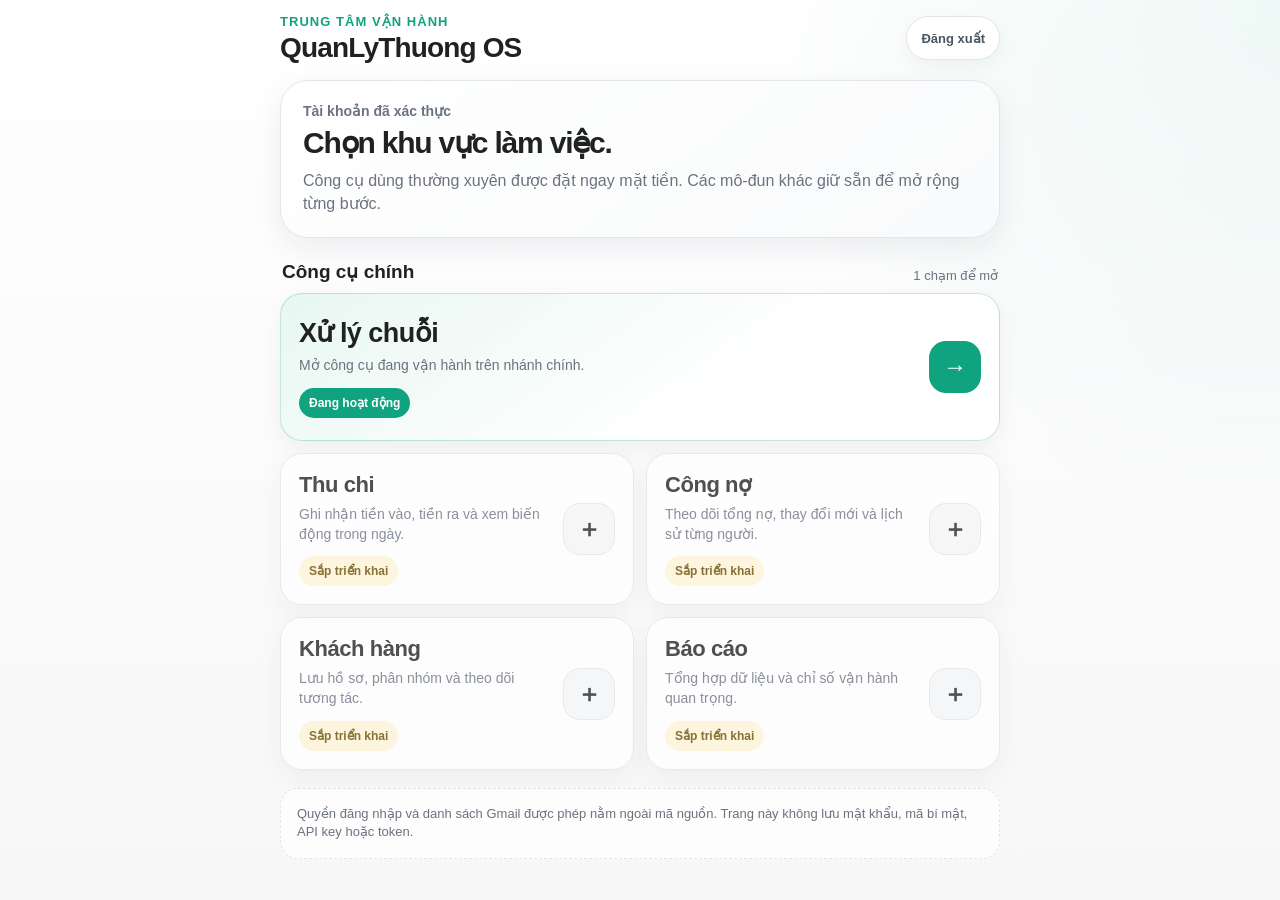
==== commit 29646689: "Add files via upload" ====
--- a/index.html
+++ b/index.html
@@ -1,6610 +1,272 @@
 <!DOCTYPE html>
 <html lang="vi">
 <head>
-  <meta charset="UTF-8" />
-  <meta name="viewport" content="width=device-width, initial-scale=1.0, maximum-scale=1.0" />
-  <title>Xử lý dữ liệu chuỗi v0.6.10</title>
-
-  <style data-source="style.css">
-*{box-sizing:border-box}
-[hidden]{display:none !important}
-body{
-  margin:0;
-  background:#f7f7f7;
-  color:#111;
-  font-family:Arial, Helvetica, sans-serif;
-  font-size:15px;
-}
-.app{
-  max-width:980px;
-  margin:0 auto;
-  padding:8px;
-}
-.app-header{
-  background:#fff;
-  border:2px solid #111;
-  border-radius:10px;
-  padding:8px;
-  margin-bottom:8px;
-}
-.header-title-input{
-  font-size:13px;
-}
-.header-title-row{
-  display:grid;
-  grid-template-columns:minmax(0,1fr) 86px;
-  gap:8px;
-  align-items:center;
-  margin-top:4px;
-}
-.header-title-input input{
-  text-align:left;
-  font-size:18px;
-  font-weight:800;
-}
-.header-save-btn{
-  min-height:42px;
-  margin:0;
-  padding:8px 10px;
-  font-size:16px;
-  border-radius:8px;
-}
-.header-save-btn.saved{
-  background:#2d7d35;
-}
-.main-tabs{
-  display:grid;
-  grid-template-columns:repeat(2,1fr);
-  gap:8px;
-  margin:8px 0;
-}
-.main-tab{
-  background:#fff;
-  color:#111;
-  border:2px solid #111;
-  min-height:64px;
-  margin:0;
-  font-size:22px;
-}
-.main-tab.active{
-  background:#111;
-  color:#fff;
-}
-h1{
-  margin:0 0 4px;
-  font-size:22px;
-}
-h2{
-  margin:0 0 8px;
-  font-size:22px;
-}
-p{margin:0 0 8px}
-.hint{
-  color:#2d7d35;
-  font-size:13px;
-  font-weight:700;
-}
-.region-tabs{
-  display:grid;
-  grid-template-columns:repeat(4,1fr);
-  gap:8px;
-  margin:8px 0;
-}
-button{
-  width:100%;
-  border:0;
-  border-radius:10px;
-  background:#48a252;
-  color:#fff;
-  padding:10px 8px;
-  margin-top:8px;
-  font-weight:800;
-  font-size:18px;
-  line-height:1.05;
-  cursor:pointer;
-}
-button.gray,
-.gray-mini{background:#666}
-.tab-btn{
-  background:#fff;
-  color:#111;
-  border:2px solid #111;
-  margin:0;
-  min-height:52px;
-}
-.tab-btn.active{
-  background:#bfbfbf;
-}
-.screen[hidden],
-#main-newwork[hidden],
-#main-sequence[hidden],
-.action-panel[hidden],
-.setting-panel[hidden],
-.newwork-section[hidden]{
-  display:none !important;
-}
-.panel{
-  background:#fff;
-  border:2px solid #111;
-  border-radius:10px;
-  padding:10px;
-  margin:8px 0;
-}
-.action-panel{
-  position:fixed;
-  inset:8px;
-  z-index:50;
-  margin:0;
-  overflow:auto;
-  box-shadow:0 0 0 9999px rgba(0,0,0,.35);
-}
-.overlay-title-row{
-  position:sticky;
-  top:0;
-  z-index:2;
-  display:grid;
-  grid-template-columns:auto minmax(0,1fr);
-  gap:8px;
-  align-items:center;
-  background:#fff;
-  border-bottom:2px solid #111;
-  padding:0 0 8px;
-  margin-bottom:8px;
-}
-.overlay-title-row h2{
-  margin:0;
-  text-align:left;
-}
-.back-mini{
-  width:auto;
-  margin:0;
-  border-radius:9px;
-  padding:8px 10px;
-  font-size:15px;
-}
-.work-panel{
-  padding-bottom:8px;
-}
-.money-chips{
-  display:grid;
-  grid-template-columns:repeat(3,1fr);
-  gap:8px;
-  margin-bottom:10px;
-}
-label{
-  display:block;
-  font-size:16px;
-  font-weight:800;
-}
-input{
-  width:100%;
-  border:2px solid #999;
-  border-radius:8px;
-  padding:7px 8px;
-  font-size:20px;
-  text-align:right;
-  background:#fff;
-}
-textarea{
-  width:100%;
-  min-height:86px;
-  border:2px solid #999;
-  border-radius:8px;
-  padding:8px;
-  font-family:"Courier New", monospace;
-  font-size:17px;
-  line-height:1.22;
-  resize:vertical;
-  background:#fff;
-}
-#inputData{
-  min-height:290px;
-  color:#000;
-  font-family:Arial, Helvetica, sans-serif;
-  font-size:24px;
-  font-weight:800;
-  line-height:1.28;
-  letter-spacing:0;
-}
-.region-data-panel{
-  border-color:#999;
-}
-.region-toggle-grid{
-  display:grid;
-  grid-template-columns:repeat(2,minmax(0,1fr));
-  gap:8px;
-  margin-bottom:8px;
-}
-.region-toggle-btn{
-  margin:0;
-  background:#fff;
-  color:#111;
-  border:2px solid #111;
-  min-height:54px;
-}
-.region-data-grid{
-  display:grid;
-  grid-template-columns:repeat(2,minmax(0,1fr));
-  gap:8px;
-}
-.region-data-grid textarea{
-  min-height:120px;
-}
-.region-overlay-panel textarea{
-  min-height:calc(100vh - 150px);
-}
-.input-workspace{
-  display:grid;
-  grid-template-columns:minmax(0,1fr) 112px;
-  gap:8px;
-  align-items:stretch;
-}
-.action-rail{
-  display:grid;
-  grid-template-columns:1fr;
-  gap:7px;
-  align-content:end;
-}
-.action-rail button{
-  min-height:44px;
-  margin:0;
-  font-size:15px;
-}
-.action-rail button.saved{
-  background:#2d7d35;
-}
-.panel-title-row{
-  display:grid;
-  grid-template-columns:minmax(0,1fr) auto auto;
-  gap:8px;
-  align-items:center;
-}
-.panel-title-row h2{
-  margin:0;
-}
-.save-mini{
-  width:auto;
-  min-width:86px;
-  margin:0;
-  padding:8px 12px;
-  font-size:16px;
-  border-radius:9px;
-}
-.save-mini.saved{
-  background:#2d7d35;
-}
-.grid,
-.grid3{
-  display:grid;
-  grid-template-columns:repeat(3,1fr);
-  gap:8px;
-}
-.grid2{
-  display:grid;
-  grid-template-columns:repeat(2,1fr);
-  gap:8px;
-}
-.splitPair textarea{
-  min-height:170px;
-}
-#printOutput{
-  min-height:210px;
-}
-.print-overlay{
-  position:fixed;
-  inset:0;
-  z-index:9999;
-  overflow:auto;
-  min-height:100vh;
-  min-height:100dvh;
-  padding:10px;
-  background:#fff;
-}
-.print-overlay-bar{
-  display:grid;
-  grid-template-columns:1fr 88px;
-  gap:8px;
-  align-items:center;
-  margin-bottom:8px;
-}
-.print-overlay-bar .back-mini,
-.print-overlay-bar .save-mini{
-  min-height:42px;
-  margin:0;
-}
-.print-sheet{
-  width:100%;
-  max-width:430px;
-  min-height:calc(100vh - 70px);
-  min-height:calc(100dvh - 70px);
-  margin:0 auto;
-  padding:22px 18px;
-  border:3px solid #111;
-  background:#fff;
-  position:relative;
-}
-.print-overlay-head{
-  display:block;
-  margin:0 0 34px;
-  color:#000;
-  font-family:Arial, Helvetica, sans-serif;
-  font-size:32px;
-  font-weight:800;
-  line-height:1.22;
-}
-#printOverlayDate{
-  display:block;
-  padding-right:112px;
-}
-#printOverlayAmount{
-  position:absolute;
-  top:22px;
-  right:18px;
-  text-align:right;
-  white-space:nowrap;
-}
-#printOverlayText{
-  margin:0;
-  white-space:pre-wrap;
-  overflow-wrap:anywhere;
-  color:#000;
-  font-family:Arial, Helvetica, sans-serif;
-  font-size:32px;
-  font-weight:800;
-  line-height:1.22;
-  letter-spacing:0;
-}
-#matchedOutput{
-  min-height:150px;
-}
-.settings-menu{
-  display:grid;
-  grid-template-columns:1fr;
-  gap:10px;
-}
-.newwork-menu{
-  display:grid;
-  grid-template-columns:repeat(2,1fr);
-  gap:8px;
-}
-.newwork-tile{
-  min-height:72px;
-  margin:0;
-  background:#fff;
-  color:#111;
-  border:2px solid #111;
-  border-radius:16px;
-  font-size:21px;
-}
-.newwork-tile.active{
-  background:#bfbfbf;
-}
-.warning-box{
-  display:grid;
-  gap:6px;
-  margin:8px 0;
-  padding:12px;
-  border:3px solid #c90000;
-  border-radius:10px;
-  background:#ff1f1f;
-  color:#fff;
-}
-.warning-box strong{
-  font-size:22px;
-  line-height:1.1;
-}
-.warning-box span{
-  font-size:16px;
-  font-weight:800;
-  line-height:1.35;
-}
-.setting-tile{
-  min-height:72px;
-  margin:0;
-  background:#fff;
-  color:#111;
-  border:2px solid #111;
-  border-radius:16px;
-  font-size:22px;
-}
-.setting-tile.active{
-  background:#bfbfbf;
-}
-#savedInputToday{
-  min-height:190px;
-}
-.tableWrap{
-  overflow:auto;
-  border:1px solid #999;
-  border-radius:10px;
-  margin-bottom:10px;
-  max-height:260px;
-}
-table{
-  border-collapse:collapse;
-  width:100%;
-  min-width:680px;
-  font-size:13px;
-}
-th,td{
-  border:1px solid #aaa;
-  padding:4px 5px;
-  vertical-align:top;
-  font-family:"Courier New", monospace;
-}
-th{
-  background:#eee;
-  font-family:Arial, Helvetica, sans-serif;
-}
-footer{
-  text-align:center;
-  padding:10px;
-  color:#777;
-  font-weight:700;
-  font-size:13px;
-}
-@media(max-width:760px){
-  .app{padding:6px}
-  .app-header{
-    padding:8px;
-  }
-  .header-title-row{
-    grid-template-columns:minmax(0,1fr) 74px;
-    gap:6px;
-  }
-  .header-save-btn{
-    min-height:38px;
-    padding:7px 8px;
-    font-size:14px;
-  }
-  h1{font-size:20px}
-  h2{font-size:20px}
-  .region-tabs{
-    gap:6px;
-  }
-  .main-tab{
-    min-height:56px;
-    font-size:19px;
-  }
-  .tab-btn{
-    min-height:48px;
-    padding:8px 5px;
-    font-size:15px;
-  }
-  .money-chips{
-    gap:6px;
-  }
-  .money-chips label{
-    font-size:13px;
-  }
-  input{
-    font-size:18px;
-    padding:6px;
-  }
-  textarea{
-    font-size:16px;
-    min-height:78px;
-  }
-  #inputData{
-    min-height:280px;
-    font-size:22px;
-    font-weight:800;
-    line-height:1.28;
-  }
-  .print-overlay{
-    padding:8px;
-  }
-  .print-sheet{
-    padding:20px 16px;
-  }
-  .print-overlay-head{
-    font-size:30px;
-    margin-bottom:34px;
-  }
-  #printOverlayText{
-    font-size:30px;
-    line-height:1.22;
-  }
-  .input-workspace{
-    grid-template-columns:minmax(0,1fr) 92px;
-    gap:6px;
-  }
-  .action-rail{
-    gap:6px;
-  }
-  .action-rail button{
-    min-height:42px;
-    padding:7px 5px;
-    font-size:13px;
-  }
-  .grid,
-  .grid2,
-  .grid3,
-  .region-data-grid,
-  .region-toggle-grid{
-    grid-template-columns:1fr;
-  }
-  .settings{
-    grid-template-columns:repeat(3,1fr);
-    gap:6px;
-  }
-  .settings label{
-    font-size:13px;
-  }
-  .settings input{
-    font-size:17px;
-  }
-  .panel-title-row{
-    grid-template-columns:minmax(0,1fr) auto auto;
-    gap:6px;
-  }
-  .action-panel{
-    inset:6px;
-  }
-  .region-overlay-panel textarea{
-    min-height:calc(100vh - 140px);
-  }
-  .overlay-title-row{gap:6px}
-  .back-mini{
-    font-size:13px;
-    padding:8px 9px;
-  }
-  .save-mini{
-    min-width:58px;
-    font-size:14px;
-    padding:8px 10px;
-  }
-  .setting-tile{
-    min-height:62px;
-    font-size:20px;
-  }
-  .newwork-menu{
-    gap:6px;
-  }
-  .newwork-tile{
-    min-height:62px;
-    font-size:18px;
-  }
-  .warning-box strong{
-    font-size:19px;
-  }
-}
-@media(max-width:380px){
-  .input-workspace{
-    grid-template-columns:1fr;
-  }
-  .action-rail{
-    grid-template-columns:repeat(2,1fr);
-  }
-  .action-rail button{
-    min-height:40px;
-  }
-}
-
-/* v0.5.99 — chỉ hiển thị nút dữ liệu ngày của vùng đang chọn */
-.daily-region-shortcuts{
-  display:grid;
-  grid-template-columns:1fr;
-}
-.daily-region-shortcuts button{
-  min-width:0;
-  min-height:44px;
-  margin:0;
-  padding:7px 5px;
-  font-size:15px;
-  line-height:1.05;
-}
-.daily-region-panel textarea{
-  min-height:calc(100vh - 210px);
-  min-height:calc(100dvh - 210px);
-}
-.legacy-daily-box{
-  margin-top:12px;
-  padding-top:12px;
-  border-top:2px dashed #999;
-}
-.legacy-daily-box textarea{
-  min-height:150px;
-}
-@media(max-width:760px){
-  .daily-region-shortcuts button{
-    min-height:42px;
-    padding:6px 4px;
-    font-size:14px;
-  }
-  .daily-region-panel textarea{
-    min-height:calc(100vh - 190px);
-    min-height:calc(100dvh - 190px);
-  }
-}
-
-/* v0.6.10 / cache5685 — Quay lại / Tiến lên; khóa cộng dồn input lô dài */
-.main-tabs.history-tabs-v0609{
-  grid-template-columns:minmax(0,2fr) minmax(96px,1fr) minmax(96px,1fr);
-  align-items:stretch;
-}
-.history-btn-v0609{
-  min-height:64px;
-  margin:0;
-  padding:8px 6px;
-  border:2px solid #111;
-  border-radius:10px;
-  background:#fff;
-  color:#111;
-  font-size:16px;
-  line-height:1.08;
-}
-.history-btn-v0609:not(:disabled):active{
-  background:#d9d9d9;
-}
-.history-btn-v0609:disabled{
-  background:#e3e3e3;
-  color:#8a8a8a;
-  border-color:#9a9a9a;
-  cursor:not-allowed;
-  opacity:.78;
-}
-@media (max-width:560px){
-  .main-tabs.history-tabs-v0609{
-    grid-template-columns:minmax(0,1.7fr) minmax(82px,1fr) minmax(82px,1fr);
-    gap:6px;
-  }
-  .main-tabs.history-tabs-v0609 .main-tab{
-    font-size:19px;
-  }
-  .history-btn-v0609{
-    min-height:60px;
-    font-size:14px;
-    padding:7px 4px;
-  }
-}
+  <meta charset="utf-8" />
+  <meta name="viewport" content="width=device-width, initial-scale=1, viewport-fit=cover" />
+  <meta name="theme-color" content="#f7f7f8" />
+  <meta name="robots" content="noindex,nofollow" />
+  <title>QuanLyThuong OS</title>
+  <style>
+    :root{
+      --bg:#f7f7f8;
+      --panel:rgba(255,255,255,.95);
+      --text:#202123;
+      --muted:#6b7280;
+      --line:#e2e5e9;
+      --accent:#10a37f;
+      --accent-soft:#e8f7f2;
+      --warning:#fff4d6;
+      --radius:22px;
+      --shadow:0 10px 30px rgba(15,23,42,.07);
+    }
+    *{box-sizing:border-box;-webkit-tap-highlight-color:transparent}
+    html{background:var(--bg)}
+    body{
+      margin:0;
+      min-height:100vh;
+      min-height:100dvh;
+      color:var(--text);
+      font-family:-apple-system,BlinkMacSystemFont,"SF Pro Display","Segoe UI",sans-serif;
+      background:
+        radial-gradient(circle at top right,rgba(16,163,127,.07),transparent 34%),
+        linear-gradient(180deg,#fff 0%,#f7f7f8 100%);
+    }
+    button,a{font:inherit}
+    .screen{
+      min-height:100vh;
+      min-height:100dvh;
+      padding:
+        calc(env(safe-area-inset-top) + 14px)
+        14px
+        calc(env(safe-area-inset-bottom) + 28px);
+    }
+    .app{width:min(100%,430px);margin:0 auto}
+    .topbar{
+      display:flex;
+      align-items:center;
+      justify-content:space-between;
+      gap:12px;
+      margin-bottom:18px;
+    }
+    .brand small{
+      display:block;
+      color:var(--accent);
+      font-size:13px;
+      font-weight:800;
+      letter-spacing:.08em;
+      text-transform:uppercase;
+      margin-bottom:4px;
+    }
+    .brand h1{
+      margin:0;
+      font-size:28px;
+      line-height:1.05;
+      letter-spacing:-.03em;
+    }
+    .logout-btn{
+      min-height:44px;
+      padding:0 14px;
+      border:1px solid var(--line);
+      border-radius:999px;
+      color:#4b5563;
+      background:rgba(255,255,255,.88);
+      font-size:13px;
+      font-weight:800;
+      box-shadow:0 6px 20px rgba(15,23,42,.05);
+    }
+    .hero{
+      padding:22px;
+      border:1px solid var(--line);
+      border-radius:28px;
+      background:linear-gradient(145deg,rgba(255,255,255,.99),rgba(249,250,251,.99));
+      box-shadow:var(--shadow);
+      margin-bottom:16px;
+    }
+    .hero .eyebrow{
+      color:var(--muted);
+      font-size:14px;
+      font-weight:700;
+      margin-bottom:8px;
+    }
+    .hero h2{
+      margin:0 0 10px;
+      font-size:30px;
+      line-height:1.05;
+      letter-spacing:-.04em;
+    }
+    .hero p{
+      margin:0;
+      color:var(--muted);
+      font-size:16px;
+      line-height:1.45;
+    }
+    .section-title{
+      display:flex;
+      align-items:end;
+      justify-content:space-between;
+      gap:12px;
+      margin:22px 2px 10px;
+    }
+    .section-title h3{margin:0;font-size:19px}
+    .section-title span{color:var(--muted);font-size:13px}
+    .modules{display:grid;gap:12px}
+    .module{
+      width:100%;
+      min-height:118px;
+      padding:18px;
+      border:1px solid var(--line);
+      border-radius:var(--radius);
+      background:var(--panel);
+      color:var(--text);
+      text-decoration:none;
+      display:grid;
+      grid-template-columns:minmax(0,1fr) auto;
+      align-items:center;
+      gap:14px;
+      box-shadow:0 8px 24px rgba(15,23,42,.05);
+    }
+    .module:active{transform:scale(.985)}
+    .module.primary{
+      min-height:148px;
+      border-color:rgba(16,163,127,.25);
+      background:linear-gradient(145deg,var(--accent-soft),rgba(255,255,255,.99) 62%);
+    }
+    .module h4{margin:0 0 7px;font-size:22px;letter-spacing:-.02em}
+    .module.primary h4{font-size:27px}
+    .module p{margin:0;color:var(--muted);font-size:14px;line-height:1.4}
+    .badge{
+      display:inline-flex;
+      align-items:center;
+      min-height:30px;
+      margin-top:12px;
+      padding:0 10px;
+      border-radius:999px;
+      color:#fff;
+      background:var(--accent);
+      font-size:12px;
+      font-weight:850;
+    }
+    .badge.soon{color:#6a4b00;background:var(--warning)}
+    .arrow{
+      display:grid;
+      place-items:center;
+      width:52px;
+      height:52px;
+      border-radius:17px;
+      background:#f5f6f7;
+      border:1px solid var(--line);
+      font-size:24px;
+      font-weight:700;
+    }
+    .module.primary .arrow{background:var(--accent);color:#fff;border-color:transparent}
+    .module.disabled{opacity:.78;cursor:default}
+    .module.disabled:active{transform:none}
+    .note{
+      margin-top:18px;
+      padding:16px;
+      border:1px dashed var(--line);
+      border-radius:18px;
+      color:var(--muted);
+      font-size:13px;
+      line-height:1.45;
+      background:rgba(255,255,255,.72);
+    }
+    @media(min-width:700px){
+      .screen{padding-left:24px;padding-right:24px}
+      .app{width:min(100%,720px)}
+      .modules{grid-template-columns:1fr 1fr}
+      .module.primary{grid-column:1/-1}
+    }
+    @media(prefers-reduced-motion:no-preference){
+      .module{transition:transform .12s ease,border-color .2s ease,box-shadow .2s ease}
+      .module:hover{border-color:#d5d9de;box-shadow:0 12px 32px rgba(15,23,42,.08)}
+    }
   </style>
 </head>
 <body>
-  <div class="app">
-    <header class="app-header">
-      <label class="header-title-input">Tên công việc / ghi chú
-        <span class="header-title-row">
-          <input id="appTitleInput" value="Xử lý dữ liệu chuỗi" oninput="saveAppTitle()" />
-          <button type="button" class="header-save-btn" onclick="saveAppTitleNote(this)">Lưu</button>
-        </span>
-      </label>
-    </header>
-
-    <nav class="main-tabs history-tabs-v0609" aria-label="Xử lý chuỗi và lịch sử thao tác">
-      <button type="button" class="main-tab active" data-main="sequence" onclick="showMainWorkspace('sequence')">Xử lý chuỗi</button>
-      <button id="undoBtnV0609" type="button" class="history-btn-v0609" onclick="undoSequenceV0609()" disabled aria-label="Quay lại thao tác vừa rồi">↶ Quay lại</button>
-      <button id="redoBtnV0609" type="button" class="history-btn-v0609" onclick="redoSequenceV0609()" disabled aria-label="Tiến lên thao tác vừa quay lại">Tiến lên ↷</button>
-    </nav>
-
-    <div id="main-sequence">
-    <nav class="region-tabs" aria-label="Chọn màn hình">
-      <button type="button" class="tab-btn active" data-tab="MN" onclick="selectWorkspace('MN')">Vùng A</button>
-      <button type="button" class="tab-btn" data-tab="MT" onclick="selectWorkspace('MT')">Vùng B</button>
-      <button type="button" class="tab-btn" data-tab="HN" onclick="selectWorkspace('HN')">Vùng C</button>
-      <button type="button" class="tab-btn" data-tab="SETTINGS" onclick="selectWorkspace('SETTINGS')">Cài đặt</button>
-    </nav>
-
-    <main id="workScreen" class="screen">
-      <section class="panel work-panel">
-        <div class="money-chips">
-          <label>Giá trị đầu vào:
-            <input id="inputValue" readonly value="">
-          </label>
-          <label>Giá trị phù hợp:
-            <input id="matchedValue" readonly value="0">
-          </label>
-          <label>Chênh lệch:
-            <input id="remainingValue" readonly value="">
-          </label>
-        </div>
-
-        <div class="input-workspace">
-          <textarea id="inputData" placeholder="Dán dữ liệu vào đây..."></textarea>
-          <div class="action-rail">
-            <button type="button" onclick="openPrintOverlay(this)">In</button>
-            <button type="button" onclick="openSplitPanelAndSave()">Tách</button>
-            <button type="button" onclick="openRegionDataPanel('exclusion')">Loại trừ</button>
-            <button type="button" onclick="openRegionDataPanel('reference')">Tham chiếu</button>
-            <div class="daily-region-shortcuts" aria-label="Dữ liệu trong ngày của vùng đang chọn">
-              <button id="dailyRegionShortcutBtn" type="button" onclick="openDailyRegionPanel(activeWorkspace)">Ngày A</button>
-            </div>
-            <button type="button" class="gray" onclick="clearRun()">Xóa</button>
-          </div>
-        </div>
-        <p class="hint auto-run-hint">Tự chạy khi anh nhập hoặc dán dữ liệu. Dữ liệu từng Vùng A / B / C chỉ được giữ riêng trong phiên hiện tại; tải lại trang sẽ để trống.</p>
+  <section class="screen" aria-label="Trang điều hành">
+    <main class="app">
+      <header class="topbar">
+        <div class="brand">
+          <small>Trung tâm vận hành</small>
+          <h1>QuanLyThuong OS</h1>
+        </div>
+        <button class="logout-btn" type="button" onclick="logout()">Đăng xuất</button>
+      </header>
+
+      <section class="hero">
+        <div class="eyebrow">Tài khoản đã xác thực</div>
+        <h2>Chọn khu vực làm việc.</h2>
+        <p>Công cụ dùng thường xuyên được đặt ngay mặt tiền. Các mô-đun khác giữ sẵn để mở rộng từng bước.</p>
       </section>
 
-      <section id="panel-region-exclusion" class="panel action-panel region-overlay-panel" hidden>
-        <div class="overlay-title-row">
-          <button type="button" class="back-mini" onclick="closeActionPanels()">Quay về</button>
-          <h2>Loại trừ</h2>
-        </div>
-        <div class="panel-title-row">
-          <label id="activeExclusionLabel" class="region-data-box">Loại trừ Vùng A</label>
-          <button type="button" class="save-mini" onclick="saveRegionRelatedData(this)">Lưu</button>
-          <button type="button" class="save-mini gray-mini" onclick="clearRegionRelatedData('exclusion')">Xóa</button>
-        </div>
-        <textarea id="activeExclusionData" placeholder="Dữ liệu loại trừ của vùng đang chọn..."></textarea>
+      <div class="section-title">
+        <h3>Công cụ chính</h3>
+        <span>1 chạm để mở</span>
+      </div>
+
+      <section class="modules" aria-label="Danh sách công cụ">
+        <a class="module primary" href="./xulychuoi/">
+          <div>
+            <h4>Xử lý chuỗi</h4>
+            <p>Mở công cụ đang vận hành trên nhánh chính.</p>
+            <span class="badge">Đang hoạt động</span>
+          </div>
+          <span class="arrow" aria-hidden="true">→</span>
+        </a>
+
+        <div class="module disabled" aria-disabled="true">
+          <div>
+            <h4>Thu chi</h4>
+            <p>Ghi nhận tiền vào, tiền ra và xem biến động trong ngày.</p>
+            <span class="badge soon">Sắp triển khai</span>
+          </div>
+          <span class="arrow" aria-hidden="true">＋</span>
+        </div>
+
+        <div class="module disabled" aria-disabled="true">
+          <div>
+            <h4>Công nợ</h4>
+            <p>Theo dõi tổng nợ, thay đổi mới và lịch sử từng người.</p>
+            <span class="badge soon">Sắp triển khai</span>
+          </div>
+          <span class="arrow" aria-hidden="true">＋</span>
+        </div>
+
+        <div class="module disabled" aria-disabled="true">
+          <div>
+            <h4>Khách hàng</h4>
+            <p>Lưu hồ sơ, phân nhóm và theo dõi tương tác.</p>
+            <span class="badge soon">Sắp triển khai</span>
+          </div>
+          <span class="arrow" aria-hidden="true">＋</span>
+        </div>
+
+        <div class="module disabled" aria-disabled="true">
+          <div>
+            <h4>Báo cáo</h4>
+            <p>Tổng hợp dữ liệu và chỉ số vận hành quan trọng.</p>
+            <span class="badge soon">Sắp triển khai</span>
+          </div>
+          <span class="arrow" aria-hidden="true">＋</span>
+        </div>
       </section>
 
-      <section id="panel-region-reference" class="panel action-panel region-overlay-panel" hidden>
-        <div class="overlay-title-row">
-          <button type="button" class="back-mini" onclick="closeActionPanels()">Quay về</button>
-          <h2>Tham chiếu</h2>
-        </div>
-        <div class="panel-title-row">
-          <label id="activeReferenceLabel" class="region-data-box">Tham chiếu Vùng A</label>
-          <button type="button" class="save-mini" onclick="saveRegionRelatedData(this)">Lưu</button>
-          <button type="button" class="save-mini gray-mini" onclick="clearRegionRelatedData('reference')">Xóa</button>
-        </div>
-        <textarea id="activeReferenceData" placeholder="Dữ liệu tham chiếu của vùng đang chọn..."></textarea>
-      </section>
-
-      <section id="panel-daily-region" class="panel action-panel daily-region-panel" hidden>
-        <div class="overlay-title-row">
-          <button type="button" class="back-mini" onclick="closeActionPanels()">Quay về</button>
-          <h2 id="dailyRegionPanelTitle">Dữ liệu trong ngày — Vùng A</h2>
-        </div>
-        <div class="panel-title-row">
-          <span></span>
-          <button type="button" class="save-mini" onclick="copyText('dailyRegionOutput')">Sao chép</button>
-          <button type="button" class="save-mini gray-mini" onclick="clearSelectedDailyRegionV0598(this)">Xóa</button>
-        </div>
-        <textarea id="dailyRegionOutput" readonly placeholder="Chưa có dữ liệu trong ngày của vùng này..."></textarea>
-      </section>
-
-      <section id="panel-copy" class="panel action-panel" hidden>
-        <div class="overlay-title-row">
-          <button type="button" class="back-mini" onclick="closeActionPanels()">Quay về</button>
-          <h2>In</h2>
-        </div>
-        <div class="panel-title-row">
-          <span></span>
-          <button type="button" class="save-mini" onclick="copyPrintFast(this)">Sao chép</button>
-        </div>
-        <textarea id="printOutput" readonly placeholder="Dữ liệu đã chuẩn tên vùng, giữ cấu trúc gốc, tự xuống dòng..."></textarea>
-      </section>
-
-      <section id="panel-split" class="panel action-panel" hidden>
-        <div class="overlay-title-row">
-          <button type="button" class="back-mini" onclick="closeActionPanels()">Quay về</button>
-          <h2>Đã xử lý / Giữ nguyên</h2>
-        </div>
-        <div class="grid2 splitPair">
-          <div>
-            <div class="panel-title-row">
-              <label for="processedOutput">Đã xử lý</label>
-              <span></span>
-              <button type="button" class="save-mini gray-mini" onclick="clearProcessedSplitOutput(this)">Xóa</button>
-            </div>
-            <textarea id="processedOutput" readonly></textarea>
-            <button type="button" onclick="copyText('processedOutput')">Sao chép phần đã xử lý</button>
-          </div>
-          <div>
-            <label for="unchangedOutput">Giữ nguyên</label>
-            <textarea id="unchangedOutput" readonly></textarea>
-            <button type="button" onclick="copyText('unchangedOutput')">Sao chép phần giữ nguyên</button>
-          </div>
-        </div>
-      </section>
-    </main>
-
-    <main id="settingsScreen" class="screen" hidden>
-      <section class="panel settings-menu">
-        <button type="button" class="setting-tile" onclick="toggleSettingsPanel('weights')">Quy tắc quy đổi</button>
-      </section>
-
-      <section id="settings-weights" class="panel settings-panel save-panel setting-panel" hidden>
-        <div class="panel-title-row">
-          <h2>Quy tắc quy đổi / cài đặt</h2>
-          <button type="button" class="save-mini" onclick="saveSettingsData()">Lưu</button>
-        </div>
-        <div class="grid settings">
-          <label>Hệ số chung <input id="scaleFactor" value="0.8"></label>
-          <label>Kết hợp 2 nguồn <input id="weightPair2Sources" value="550"></label>
-          <label>Kết hợp trong 1 nguồn <input id="weightPair1Source" value="750"></label>
-          <label>Kết hợp vùng C <input id="weightPairRegionC" value="650"></label>
-          <label>Chuỗi 2 ký tự <input id="weightLength2" value="75"></label>
-          <label>Chuỗi 3 ký tự <input id="weightLength3" value="630"></label>
-          <label>Chuỗi 4 ký tự <input id="weightLength4" value="5500"></label>
-          <label>Giới hạn chuỗi 2 ký tự <input id="limitLength2" value="10"></label>
-          <label>Giới hạn kết hợp <input id="limitPair" value="1"></label>
-        </div>
-      </section>
-
-      <div class="hidden-data-fields" hidden>
-        <textarea id="excludeA"></textarea>
-        <textarea id="excludeB"></textarea>
-        <textarea id="excludeC"></textarea>
-        <textarea id="referenceA"></textarea>
-        <textarea id="referenceB"></textarea>
-        <textarea id="referenceC"></textarea>
+      <div class="note">
+        Quyền đăng nhập và danh sách Gmail được phép nằm ngoài mã nguồn. Trang này không lưu mật khẩu, mã bí mật, API key hoặc token.
       </div>
     </main>
-    </div>
-
-    <main id="main-newwork" hidden>
-      <section class="panel newwork-panel">
-        <h2>Làm việc mới</h2>
-        <p class="hint">Màn này chỉ để thử cấu trúc bật/mở. Chưa gắn công thức xử lý thật.</p>
-      </section>
-
-      <section class="panel newwork-menu">
-        <button type="button" class="newwork-tile active" data-panel="new-data" onclick="showNewWorkPanel('new-data')">Dữ liệu</button>
-        <button type="button" class="newwork-tile" data-panel="new-process" onclick="showNewWorkPanel('new-process')">Xử lý</button>
-        <button type="button" class="newwork-tile" data-panel="new-report" onclick="showNewWorkPanel('new-report')">Báo cáo</button>
-        <button type="button" class="newwork-tile" data-panel="new-setting" onclick="showNewWorkPanel('new-setting')">Cài đặt</button>
-      </section>
-
-      <section id="new-data" class="panel newwork-section">
-        <div class="panel-title-row">
-          <h2>Dữ liệu</h2>
-          <button type="button" class="save-mini" onclick="saveNewWorkData()">Lưu</button>
-          <button type="button" class="save-mini gray-mini" onclick="clearNewWorkData()">Xóa</button>
-        </div>
-        <textarea id="newWorkData" placeholder="Dán dữ liệu thử vào đây..."></textarea>
-      </section>
-
-      <section id="new-process" class="panel newwork-section" hidden>
-        <h2>Xử lý</h2>
-        <textarea id="newWorkProcess" readonly placeholder="Vùng xử lý thử sẽ hiện ở đây..."></textarea>
-      </section>
-
-      <section id="new-report" class="panel newwork-section" hidden>
-        <h2>Báo cáo</h2>
-        <textarea id="newWorkReport" readonly placeholder="Vùng báo cáo thử sẽ hiện ở đây..."></textarea>
-      </section>
-
-      <section id="new-setting" class="panel newwork-section" hidden>
-        <h2>Cài đặt</h2>
-        <div class="warning-box">
-          <strong>CẢNH BÁO DỮ LIỆU CẦN ẨN</strong>
-          <span>Tên thật, SĐT, địa chỉ, CCCD, tài khoản ngân hàng, ghi chú riêng tư.</span>
-        </div>
-      </section>
-    </main>
-
-    <section class="panel parsed-results-panel" style="display:none !important;">
-      <h2>Dữ liệu đã chuẩn hóa</h2>
-      <textarea id="parsedReference" readonly></textarea>
-    </section>
-
-    <section class="panel intermediate-panel" style="display:none !important;">
-      <h2>Bảng trung gian</h2>
-      <div class="tableWrap">
-        <table id="intermediateTable">
-          <thead>
-            <tr>
-              <th>Khối</th>
-              <th>Vùng xét</th>
-              <th>Loại</th>
-              <th>Phần tử</th>
-              <th>Mức</th>
-              <th>Vùng</th>
-              <th>Giá trị</th>
-            </tr>
-          </thead>
-          <tbody></tbody>
-        </table>
-      </div>
-      <textarea id="auditDetail" readonly placeholder="Dạng chữ của bảng trung gian..."></textarea>
-    </section>
-
-    <footer>Xử lý dữ liệu chuỗi v0.6.10 — khóa cộng dồn lô dài; Quay lại / Tiến lên trong phiên</footer>
-  </div>
-  <section id="printOverlay" class="print-overlay" hidden>
-    <div class="print-overlay-bar">
-      <button type="button" class="back-mini" onclick="closePrintOverlay()">Quay về</button>
-      <button type="button" class="save-mini" onclick="copyPrintOverlay(this)">Sao chép</button>
-    </div>
-    <div class="print-sheet">
-      <div id="printOverlayHead" class="print-overlay-head">
-        <span id="printOverlayDate"></span>
-        <span id="printOverlayAmount"></span>
-      </div>
-      <pre id="printOverlayText"></pre>
-    </div>
   </section>
 
-  <script data-source="app.js">
-// Xử lý dữ liệu chuỗi v0.5.98 — dữ liệu trong ngày độc lập theo Vùng A / B / C
-// Đầu vào -> bảng trung gian -> quy đổi theo cấu hình
-// Xuất: chuẩn tên nguồn, nhóm cùng cấu trúc, xuống dòng tối đa 20 ký tự
-
-const REGION_A_SCHEDULE = {
-  1:["Tpho","Dthap","Cmau"],
-  2:["Btre","Vtau","Blieu"],
-  3:["Dnai","Ctho","Strang"],
-  4:["Tninh","Agiang","Bthuan"],
-  5:["Vlong","Bduong","Tvinh"],
-  6:["Tpho","Lan","Bphuoc","Hgiang"],
-  0:["Tgiang","Kgiang","Dlat"]
-};
-const REGION_B_SCHEDULE = {
-  1:["Pyen","Hue"],
-  2:["Dlac","Qnam"],
-  3:["Dnang","Khoa"],
-  4:["Bdinh","Qtri","Qbinh"],
-  5:["Glai","Nthuan"],
-  6:["Dnang","Qngai","Dnong"],
-  0:["Ktum","Khoa","Hue"]
-};
-
-const KNOWN_SOURCE_CODES = [
-  "Tninh","Agiang","Bthuan","Dnai","Ctho","Strang","Tpho","Dthap","Cmau",
-  "Btre","Vtau","Blieu","Vlong","Bduong","Tvinh","Lan","Bphuoc","Hgiang",
-  "Tgiang","Kgiang","Dlat","Pyen","Hue","Dlac","Qnam","Dnang","Khoa",
-  "Bdinh","Qtri","Qbinh","Glai","Nthuan","Qngai","Dnong","Ktum","HN"
-];
-
-const SOURCE_ALIAS_MAP = {
-  "tay ninh":"Tninh","tây ninh":"Tninh","tninh":"Tninh",
-  "an giang":"Agiang","agiang":"Agiang",
-  "binh thuan":"Bthuan","bình thuận":"Bthuan","bthuan":"Bthuan",
-  "dong nai":"Dnai","đồng nai":"Dnai","dnai":"Dnai",
-  "can tho":"Ctho","cần thơ":"Ctho","ctho":"Ctho",
-  "soc trang":"Strang","sóc trăng":"Strang","strang":"Strang",
-  "tp hcm":"Tpho","tp.hcm":"Tpho","tphcm":"Tpho","tpho":"Tpho",
-  "dong thap":"Dthap","đồng tháp":"Dthap","dthap":"Dthap",
-  "ca mau":"Cmau","cà mau":"Cmau","cmau":"Cmau",
-  "ben tre":"Btre","bến tre":"Btre","btre":"Btre",
-  "vung tau":"Vtau","vũng tàu":"Vtau","vtau":"Vtau",
-  "bac lieu":"Blieu","bạc liêu":"Blieu","blieu":"Blieu",
-  "vinh long":"Vlong","vĩnh long":"Vlong","vlong":"Vlong",
-  "binh duong":"Bduong","bình dương":"Bduong","bduong":"Bduong",
-  "tra vinh":"Tvinh","trà vinh":"Tvinh","tvinh":"Tvinh",
-  "long an":"Lan","lan":"Lan",
-  "binh phuoc":"Bphuoc","bình phước":"Bphuoc","bphuoc":"Bphuoc",
-  "hau giang":"Hgiang","hậu giang":"Hgiang","hgiang":"Hgiang",
-  "tien giang":"Tgiang","tiền giang":"Tgiang","tgiang":"Tgiang",
-  "kien giang":"Kgiang","kiên giang":"Kgiang","kgiang":"Kgiang",
-  "da lat":"Dlat","đà lạt":"Dlat","dlat":"Dlat","lam dong":"Dlat","lâm đồng":"Dlat",
-
-  "phu yen":"Pyen","phú yên":"Pyen","pyen":"Pyen",
-  "hue":"Hue","huế":"Hue",
-  "dak lak":"Dlac","đắk lắk":"Dlac","dac lac":"Dlac","đắc lắc":"Dlac","dlac":"Dlac",
-  "quang nam":"Qnam","quảng nam":"Qnam","qnam":"Qnam",
-  "da nang":"Dnang","đà nẵng":"Dnang","dnang":"Dnang",
-  "khanh hoa":"Khoa","khánh hòa":"Khoa","khoa":"Khoa",
-  "binh dinh":"Bdinh","bình định":"Bdinh","bdinh":"Bdinh",
-  "quang tri":"Qtri","quảng trị":"Qtri","qtri":"Qtri",
-  "quang binh":"Qbinh","quảng bình":"Qbinh","qbinh":"Qbinh",
-  "gia lai":"Glai","glai":"Glai",
-  "ninh thuan":"Nthuan","ninh thuận":"Nthuan","nthuan":"Nthuan",
-  "quang ngai":"Qngai","quảng ngãi":"Qngai","qngai":"Qngai",
-  "dak nong":"Dnong","đắk nông":"Dnong","dnong":"Dnong",
-  "kon tum":"Ktum","ktum":"Ktum",
-  "ha noi":"HN","hà nội":"HN","hn":"HN","mb":"HN"
-};
-
-// Các mã ngắn dưới đây chỉ được giữ để đọc dữ liệu cũ; logic nội bộ và giao diện dùng thuật ngữ trung tính.
-const LEGACY_TYPE_TOKEN_RE = "(bdao|xcdao|xcdau|xcduoi|duoi|dau|dd|dv|da|b|xc)";
-const STORAGE_KEYS = {
-  settings: "sequence.v1.saved.settings",
-  exclusions: "sequence.v1.saved.exclusions",
-  references: "sequence.v1.saved.references",
-  dailyInputPrefix: "sequence.v1.dailyInput.",
-  appTitle: "sequence.v1.appTitle",
-  newWorkData: "sequence.v1.newWorkData",
-  activeWorkspace: "sequence.v1.activeWorkspace",
-  lastWorkRegion: "sequence.v1.lastWorkRegion",
-  workspacePrefix: "sequence.v1.workspace."
-};
-// Chỉ dùng để đọc dữ liệu đã lưu bởi bản cũ; mọi lần ghi mới dùng khóa trung tính ở trên.
-const LEGACY_STORAGE_KEYS = {
-  settings: "pxso.v0.saved.settings",
-  exclusions: "pxso.v0.saved.xoa",
-  references: "pxso.v0.saved.results",
-  dailyInputPrefix: "pxso.v0.dailyInput.",
-  appTitle: "pxso.v0.5.58.appTitle",
-  newWorkData: "pxso.v0.5.45.newWorkData",
-  activeWorkspace: "pxso.v0.5.40.activeWorkspace",
-  lastWorkRegion: "pxso.v0.5.40.lastWorkRegion",
-  workspacePrefix: "pxso.v0.5.40.workspace."
-};
-const WEIGHT_SETTING_IDS = ["scaleFactor","weightPair2Sources","weightPair1Source","weightPairRegionC","weightLength2","weightLength3","weightLength4","limitLength2","limitPair"];
-let activeWorkspace = "MN";
-// Dữ liệu nhập A/B/C chỉ tồn tại trong phiên trang hiện tại; không lưu lâu dài trong localStorage.
-const SESSION_WORKSPACE_INPUTS = { MN:"", MT:"", HN:"" };
-
-function dayIndex(){ return new Date().getDay(); }
-function dateKey(){
-  const d = new Date();
-  return [
-    d.getFullYear(),
-    String(d.getMonth() + 1).padStart(2, "0"),
-    String(d.getDate()).padStart(2, "0")
-  ].join("-");
-}
-function el(id){ return document.getElementById(id); }
-function val(id){ return (el(id)?.value || ""); }
-function setVal(id, v){ if(el(id)) el(id).value = v == null ? "" : String(v); }
-function scrollTextTop(id){
-  const x = el(id);
-  if(x && typeof x.scrollTop === "number") x.scrollTop = 0;
-}
-
-function debounce(fn, delay=280){
-  let t;
-  return function(...args){
-    clearTimeout(t);
-    t = setTimeout(()=>fn.apply(this,args), delay);
-  };
-}
-
-function workspaceKey(region=activeWorkspace){
-  return STORAGE_KEYS.workspacePrefix + region;
-}
-function saveActiveWorkspaceInput(){
-  if(!["MN","MT","HN"].includes(activeWorkspace)) return;
-  SESSION_WORKSPACE_INPUTS[activeWorkspace] = val("inputData");
-}
-function loadWorkspaceInput(region){
-  const targetRegion = ["MN","MT","HN"].includes(region) ? region : "MN";
-  setVal("inputData", SESSION_WORKSPACE_INPUTS[targetRegion] || "");
-}
-function purgePersistentWorkspaceInputsV0601(){
-  ["MN","MT","HN"].forEach(region=>{
-    try{
-      localStorage.removeItem(workspaceKey(region));
-      localStorage.removeItem(LEGACY_STORAGE_KEYS.workspacePrefix + region);
-    }catch(e){
-      console.error(e);
-    }
-  });
-}
-function regionUiName(region=activeWorkspace){
-  if(region === "MT") return "Vùng B";
-  if(region === "HN") return "Vùng C";
-  return "Vùng A";
-}
-function regionShortName(region=activeWorkspace){
-  if(region === "MT") return "B";
-  if(region === "HN") return "C";
-  return "A";
-}
-function regionDisplayCode(region){
-  return regionShortName(region);
-}
-function regionRelatedIds(region=activeWorkspace){
-  if(region === "MT") return {exclusion:"excludeB", reference:"referenceB"};
-  if(region === "HN") return {exclusion:"excludeC", reference:"referenceC"};
-  return {exclusion:"excludeA", reference:"referenceA"};
-}
-function syncRegionRelatedPanel(){
-  if(!["MN","MT","HN"].includes(activeWorkspace)) return;
-  const ids = regionRelatedIds(activeWorkspace);
-  const shortName = regionShortName(activeWorkspace);
-  const uiName = regionUiName(activeWorkspace);
-  const title = el("regionDataTitle");
-  const exclusionLabel = el("activeExclusionLabel");
-  const referenceLabel = el("activeReferenceLabel");
-
-  if(title) title.textContent = "Dữ liệu liên quan " + uiName;
-  if(exclusionLabel) exclusionLabel.textContent = "Loại trừ " + shortName;
-  if(referenceLabel) referenceLabel.textContent = "Tham chiếu " + shortName;
-  const dailyShortcut = el("dailyRegionShortcutBtn");
-  if(dailyShortcut) dailyShortcut.textContent = "Ngày " + shortName;
-  setVal("activeExclusionData", val(ids.exclusion));
-  setVal("activeReferenceData", val(ids.reference));
-}
-function toggleRegionDataBox(kind){
-  openRegionDataPanel(kind);
-}
-function openRegionDataPanel(kind){
-  syncRegionRelatedPanel();
-  closeActionPanels();
-  const panel = el(kind === "reference" ? "panel-region-reference" : "panel-region-exclusion");
-  if(panel) panel.hidden = false;
-}
-function saveRegionRelatedData(btn){
-  if(!["MN","MT","HN"].includes(activeWorkspace)) return;
-  const ids = regionRelatedIds(activeWorkspace);
-  setVal(ids.exclusion, val("activeExclusionData"));
-  setVal(ids.reference, val("activeReferenceData"));
-  writeStorage(STORAGE_KEYS.exclusions, collectValues(["excludeA","excludeB","excludeC"]));
-  writeStorage(STORAGE_KEYS.references, collectValues(["referenceA","referenceB","referenceC"]));
-  parseReferencesOnly();
-  runAll();
-  if(btn) flashSaveButton(btn);
-}
-function clearRegionRelatedData(kind){
-  if(!["MN","MT","HN"].includes(activeWorkspace)) return;
-  const ids = regionRelatedIds(activeWorkspace);
-
-  if(kind === "reference"){
-    setVal("activeReferenceData", "");
-    setVal(ids.reference, "");
-    writeStorage(STORAGE_KEYS.references, collectValues(["referenceA","referenceB","referenceC"]));
-    parseReferencesOnly();
-  }else{
-    setVal("activeExclusionData", "");
-    setVal(ids.exclusion, "");
-    writeStorage(STORAGE_KEYS.exclusions, collectValues(["excludeA","excludeB","excludeC"]));
-  }
-
-  runAll();
-}
-function setActiveTab(tab){
-  document.querySelectorAll(".tab-btn").forEach(btn=>{
-    btn.classList.toggle("active", btn.dataset.tab === tab);
-  });
-}
-function saveAppTitle(){
-  try{
-    localStorage.setItem(STORAGE_KEYS.appTitle, val("appTitleInput"));
-  }catch(e){
-    console.error(e);
-  }
-}
-function saveAppTitleNote(btn){
-  saveAppTitle();
-  flashActionButton(btn, "Đã lưu", "Lưu");
-}
-function loadAppTitle(){
-  try{
-    const title = readTextWithLegacy(STORAGE_KEYS.appTitle, LEGACY_STORAGE_KEYS.appTitle);
-    if(title) setVal("appTitleInput", title);
-  }catch(e){
-    console.error(e);
-  }
-}
-function showMainWorkspace(name){
-  const isNew = name === "newwork";
-  const sequenceWorkspace = el("main-sequence");
-  const newwork = el("main-newwork");
-  if(sequenceWorkspace) sequenceWorkspace.hidden = isNew;
-  if(newwork) newwork.hidden = !isNew;
-  document.querySelectorAll(".main-tab").forEach(btn=>{
-    btn.classList.toggle("active", btn.dataset.main === (isNew ? "newwork" : "sequence"));
-  });
-}
-function showNewWorkPanel(id){
-  document.querySelectorAll(".newwork-section").forEach(panel=>{
-    panel.hidden = panel.id !== id;
-  });
-  document.querySelectorAll(".newwork-tile").forEach(btn=>{
-    btn.classList.toggle("active", btn.dataset.panel === id);
-  });
-}
-function updateNewWorkPreview(){
-  const text = val("newWorkData").trim();
-  const lineCount = text ? text.split(/\n+/).filter(Boolean).length : 0;
-  setVal("newWorkProcess", text ? `Dữ liệu thử đã nhận: ${lineCount} dòng\n\n${text}` : "");
-  setVal("newWorkReport", text ? `Báo cáo thử\n- Trạng thái: đã có dữ liệu\n- Số dòng: ${lineCount}\n- Ghi chú: chưa gắn công thức thật.` : "");
-}
-function saveNewWorkData(){
-  try{
-    localStorage.setItem(STORAGE_KEYS.newWorkData, val("newWorkData"));
-    updateNewWorkPreview();
-    flashSaveButton(document.querySelector("#new-data .save-mini"));
-  }catch(e){
-    console.error(e);
-  }
-}
-function clearNewWorkData(){
-  setVal("newWorkData", "");
-  setVal("newWorkProcess", "");
-  setVal("newWorkReport", "");
-  try{
-    localStorage.removeItem(STORAGE_KEYS.newWorkData);
-  }catch(e){
-    console.error(e);
-  }
-}
-function loadNewWorkData(){
-  try{
-    setVal("newWorkData", readTextWithLegacy(STORAGE_KEYS.newWorkData, LEGACY_STORAGE_KEYS.newWorkData));
-  }catch(e){
-    setVal("newWorkData", "");
-  }
-  updateNewWorkPreview();
-}
-function closeActionPanels(){
-  ["panel-copy","panel-split","panel-region-exclusion","panel-region-reference","panel-daily-region"].forEach(id=>{
-    const panel = el(id);
-    if(panel) panel.hidden = true;
-  });
-}
-function toggleActionPanel(name){
-  const panel = el("panel-" + name);
-  if(!panel) return;
-  const shouldOpen = panel.hidden;
-  closeActionPanels();
-  panel.hidden = !shouldOpen;
-}
-function closeSettingsPanels(){
-  document.querySelectorAll(".setting-panel").forEach(panel=>panel.hidden = true);
-  document.querySelectorAll(".setting-tile").forEach(btn=>btn.classList.remove("active"));
-}
-function toggleSettingsPanel(name){
-  const panel = el("settings-" + name);
-  if(!panel) return;
-  const shouldOpen = panel.hidden;
-  closeSettingsPanels();
-  panel.hidden = !shouldOpen;
-  const tile = Array.from(document.querySelectorAll(".setting-tile")).find(btn => btn.getAttribute("onclick") && btn.getAttribute("onclick").includes("'" + name + "'"));
-  if(tile) tile.classList.toggle("active", shouldOpen);
-}
-function selectWorkspace(tab){
-  saveActiveWorkspaceInput();
-  const workScreen = el("workScreen");
-  const settingsScreen = el("settingsScreen");
-  activeWorkspace = tab === "SETTINGS" ? activeWorkspace : tab;
-
-  try{
-    localStorage.setItem(STORAGE_KEYS.activeWorkspace, tab);
-    if(tab !== "SETTINGS") localStorage.setItem(STORAGE_KEYS.lastWorkRegion, tab);
-  }catch(e){
-    console.error(e);
-  }
-
-  setActiveTab(tab);
-  if(tab === "SETTINGS"){
-    if(workScreen) workScreen.hidden = true;
-    if(settingsScreen) settingsScreen.hidden = false;
-    closeActionPanels();
-    return;
-  }
-
-  if(workScreen) workScreen.hidden = false;
-  if(settingsScreen) settingsScreen.hidden = true;
-  closeSettingsPanels();
-  loadWorkspaceInput(tab);
-  syncRegionRelatedPanel();
-  if(val("inputData").trim()) runAll();
-  else clearRun();
-}
-
-
-function getRate(){
-  let s = val("scaleFactor").trim().replace(",",".").replace("%","");
-  let n = parseFloat(s);
-  if(isNaN(n)) n = 0.8;
-  if(n > 1) n = n / 100;
-  return n;
-}
-function getNum(id, fallback){
-  let n = parseFloat(val(id).trim().replace(",","."));
-  return isNaN(n) ? fallback : n;
-}
-function fmtN(n){
-  const x = Math.round((Number(n)||0)*100)/100;
-  return String(x).replace(".",",").replace(/,0$/,"");
-}
-function money(n){
-  // Hiển thị đúng số lẻ 0,1k, không làm tròn lên.
-  // Ví dụ: 595.2 -> 595,2k; 57.6 -> 57,6k; 16 -> 16k
-  const x = Math.round((Number(n)||0)*10)/10;
-  let s = String(x).replace(".",",");
-  if(s.endsWith(",0")) s = s.slice(0,-2);
-  return s + "k";
-}
-function cleanName(s){
-  return (s||"")
-    .toLowerCase()
-    .normalize("NFD").replace(/[\u0300-\u036f]/g,"")
-    .replace(/[^a-z0-9 ]/g," ")
-    .replace(/\s+/g," ")
-    .trim();
-}
-function normalizeLine(s){
-  return (s||"").trim()
-    .replace(/\s+/g,"")
-    .replace(/kéo/gi,"keo")
-    .replace(/ghép cặp/gi,"da")
-    .replace(/đầu/gi,"dau")
-    .replace(/đuôi|đui/gi,"duoi")
-    .replace(/đđ/gi,"dd");
-}
-function parseAmount(s){
-  return parseFloat(String(s||"0").replace(",",".")) || 0;
-}
-
-function orderSourcesBySchedule(sources){
-  const list = (sources || []).filter(Boolean);
-  if(list.length <= 1) return list.slice();
-
-  const candidates = [];
-  [REGION_A_SCHEDULE, REGION_B_SCHEDULE].forEach(map=>{
-    Object.values(map).forEach(arr=>{
-      if(list.every(source => arr.includes(source))){
-        candidates.push(arr);
-      }
-    });
-  });
-  if(!candidates.length) return list.slice();
-
-  candidates.sort((a,b)=>{
-    if(a.length !== b.length) return a.length - b.length;
-    return 0;
-  });
-  const order = candidates[0];
-  return list.slice().sort((a,b)=>{
-    const ai = order.indexOf(a);
-    const bi = order.indexOf(b);
-    if(ai !== bi) return ai - bi;
-    return 0;
-  });
-}
-
-function getSourcesFromName(name){
-  if(!name) return [];
-  const raw = name.trim();
-  const lower = raw.toLowerCase();
-  if(lower==="hn" || lower==="mb") return ["HN"];
-  const found = [];
-  for(const d of KNOWN_SOURCE_CODES){
-    if(d === "HN") continue;
-    const idx = lower.indexOf(d.toLowerCase());
-    if(idx >= 0) found.push({d, idx});
-  }
-  found.sort((a,b)=>{
-    if(a.idx !== b.idx) return a.idx - b.idx;
-    return b.d.length - a.d.length;
-  });
-  return found.length ? orderSourcesBySchedule(found.map(item => item.d)) : [raw];
-}
-function detectRegionBySources(sources){
-  if(sources.includes("HN")) return "HN";
-  const mt = ["Pyen","Hue","Dlac","Qnam","Dnang","Khoa","Bdinh","Qtri","Qbinh","Glai","Nthuan","Qngai","Dnong","Ktum"];
-  return sources.some(d => mt.includes(d)) ? "MT" : "MN";
-}
-function compactMultiSourceLabel(block){
-  // Khóa thứ tự tên nguồn sau khi atomic được gom lại.
-  // Không lấy thứ tự block xuất hiện trong input, mà luôn theo thứ tự nguồn chuẩn.
-  const sources = orderSourcesBySchedule(getSourcesFromName(block).filter(Boolean));
-  const canonicalBlock = sources.length ? sources.join("") : block;
-  const region = detectRegionBySources(sources);
-  if(region === "HN") return canonicalBlock;
-
-  // Chỉ rút thành ký hiệu nhóm khi block là đúng dải đầu của lịch NGÀY HIỆN TẠI.
-  // Ví dụ thứ Bảy:
-  // TphoLanBphuoc -> 3dmn
-  // TphoLanHgiang -> giữ nguyên, vì bỏ mất vùng thứ 3 là Bphuoc.
-  const count = sources.length;
-  if(count !== 3 && !(region === "MN" && count === 4)) return canonicalBlock;
-
-  const todaySchedule = region === "MT"
-    ? (REGION_B_SCHEDULE[dayIndex()] || [])
-    : (REGION_A_SCHEDULE[dayIndex()] || []);
-  const key = region === "MT" ? "3dmt" : `${count}dmn`;
-  const matchesTodayPrefix = todaySchedule.length >= count &&
-    sources.every((source, idx) => source === todaySchedule[idx]);
-  return matchesTodayPrefix ? key : canonicalBlock;
-}
-function isHeader(line){
-  const l = normalizeLine(line).toLowerCase();
-  if(/^(hn|mb|2dmn|3dmn|4dmn|2dmt|3dmt)$/.test(l)) return true;
-  return !/\d/.test(line) && /^[a-zA-ZÀ-ỹ]+$/.test(line.trim());
-}
-function pickDayForGeneric(region, count, sourceHints=[]){
-  const map = region==="MT" ? REGION_B_SCHEDULE : REGION_A_SCHEDULE;
-  const hints = (sourceHints || []).filter(Boolean);
-  if(hints.length){
-    for(const [d, arr] of Object.entries(map)){
-      if(arr.length >= count && hints.every(source => arr.includes(source))){
-        return parseInt(d,10);
-      }
-    }
-  }
-  const today = dayIndex();
-  if(map[today] && map[today].length >= count) return today;
-
-  for(const [d, arr] of Object.entries(map)){
-    if(arr.length >= count) return parseInt(d,10);
-  }
-  return today;
-}
-function resolveHeader(raw, sourceHints=[]){
-  const l = normalizeLine(raw).toLowerCase();
-  let sources;
-  if(l==="hn" || l==="mb") sources=["HN"];
-  else if(l==="2dmn") sources=REGION_A_SCHEDULE[pickDayForGeneric("MN",2,sourceHints)].slice(0,2);
-  else if(l==="3dmn") sources=REGION_A_SCHEDULE[pickDayForGeneric("MN",3,sourceHints)].slice(0,3);
-  else if(l==="4dmn") sources=REGION_A_SCHEDULE[pickDayForGeneric("MN",4,sourceHints)].slice(0,4);
-  else if(l==="2dmt") sources=REGION_B_SCHEDULE[pickDayForGeneric("MT",2,sourceHints)].slice(0,2);
-  else if(l==="3dmt") sources=REGION_B_SCHEDULE[pickDayForGeneric("MT",3,sourceHints)].slice(0,3);
-  else sources=getSourcesFromName(raw.trim());
-  const generic = /^(2dmn|3dmn|4dmn|2dmt|3dmt)$/i.test(l);
-  return {raw:raw.trim(), name:sources.join(""), sources, region:detectRegionBySources(sources), primarySources:sources.slice(0,2), generic, lines:[]};
-}
-function splitBlocks(text){
-  const lines = (text||"").split(/\n+/).map(x=>x.trim()).filter(Boolean);
-  const blocks=[]; let cur=null; let lastExplicit=[];
-  for(const raw of lines){
-    if(isHeader(raw)){
-      cur = resolveHeader(raw, lastExplicit);
-      blocks.push(cur);
-      if(!cur.generic) lastExplicit = cur.sources;
-    }else{
-      if(!cur){
-        cur = {raw:"Không rõ vùng", name:"Không rõ vùng", sources:["Không rõ vùng"], region:"MN", primarySources:["Không rõ vùng"], generic:false, lines:[]};
-        blocks.push(cur);
-      }
-      cur.lines.push(normalizeLine(raw));
-    }
-  }
-  return blocks;
-}
-
-function expandKeoToken(token){
-  const m = String(token||"").match(/^(\d+)keo(\d+)$/i);
-  if(!m) return [token];
-  const a=m[1], b=m[2];
-  if(a.length !== b.length) return [token];
-  const start=parseInt(a,10), end=parseInt(b,10);
-  if(isNaN(start)||isNaN(end)||start>end) return [token];
-  let step = 1;
-
-  if(a.slice(0, -1) !== b.slice(0, -1)){
-    let suffixLen = 0;
-    for(let i=1; i<=a.length; i++){
-      if(a.slice(-i) === b.slice(-i)) suffixLen = i;
-      else break;
-    }
-    if(suffixLen > 0) step = Math.pow(10, suffixLen);
-  }
-
-  if(Math.floor((end - start) / step) > 200) return [token];
-  const out=[];
-  for(let i=start;i<=end;i+=step) out.push(String(i).padStart(a.length,"0"));
-  return out;
-}
-function parseNums(numStr){
-  return (numStr||"").split(".").filter(Boolean).flatMap(expandKeoToken);
-}
-function pairNumbers(nums){
-  const out=[];
-  for(let i=0;i<nums.length;i++){
-    for(let j=i+1;j<nums.length;j++) out.push([nums[i], nums[j]]);
-  }
-  return out;
-}
-function pairSources(sources){
-  const out=[];
-  for(let i=0;i<sources.length;i++){
-    for(let j=i+1;j<sources.length;j++) out.push([sources[i], sources[j]]);
-  }
-  return out;
-}
-function permCount(s){
-  const arr = String(s||"").split("");
-  const fact = n => n<=1 ? 1 : n*fact(n-1);
-  const counts={};
-  arr.forEach(c => counts[c]=(counts[c]||0)+1);
-  let den=1;
-  Object.values(counts).forEach(c => den *= fact(c));
-  return fact(arr.length)/den;
-}
-
-function parseDataLine(line){
-  const s = normalizeLine(line);
-
-  const da = s.match(/^([0-9.]+)(da|dv)([\d,.]+)n$/i);
-  if(da){
-    return [{nums:parseNums(da[1]), type:da[2].toLowerCase(), n:parseAmount(da[3]), source:s}];
-  }
-
-  const baseMatch = s.match(/^((?:\d+keo\d+)|(?:\d+(?:\.\d+)*))(.*)$/i);
-  if(!baseMatch) return null;
-
-  const baseNums = parseNums(baseMatch[1]);
-  const rest = baseMatch[2] || "";
-  if(!rest) return null;
-
-  const segRe = new RegExp("(?:^|\\.)" + LEGACY_TYPE_TOKEN_RE + "([\\d,.]+)n","ig");
-  const parts=[];
-  let lastEnd=0, m;
-  while((m = segRe.exec(rest)) !== null){
-    if(m.index !== lastEnd) return null;
-    parts.push({nums:baseNums, type:m[1].toLowerCase(), n:parseAmount(m[2]), source:s});
-    lastEnd = segRe.lastIndex;
-  }
-  if(!parts.length || lastEnd !== rest.length) return null;
-  return parts;
-}
-
-function makeLine(nums, type, n){
-  return `${Array.isArray(nums)?nums.join("."):nums}${type}${fmtN(n)}n`;
-}
-function makePairLine(a,b,n){
-  return `${a}.${b}da${fmtN(n)}n`;
-}
-function sortNumsAsc(nums){
-  return (nums||[]).slice().sort((a,b)=>{
-    const aa=parseInt(a,10), bb=parseInt(b,10);
-    if(aa!==bb) return aa-bb;
-    return String(a).localeCompare(String(b));
-  });
-}
-function sortPair(a,b){
-  return sortNumsAsc([a,b]);
-}
-function uniquePairs(pairs){
-  const seen=new Set(), out=[];
-  for(const pair of pairs){
-    const p=sortPair(pair[0], pair[1]);
-    const key=p.join(".");
-    if(seen.has(key)) continue;
-    seen.add(key);
-    out.push(p);
-  }
-  return out.sort((x,y)=>{
-    const a0=parseInt(x[0],10), y0=parseInt(y[0],10);
-    if(a0!==y0) return a0-y0;
-    return parseInt(x[1],10)-parseInt(y[1],10);
-  });
-}
-
-function buildIntermediate(blocks){
-  const rows=[];
-  const meta = block => ({
-    sourceBlock:block.name,
-    originSources:(block.sources||[]).slice(),
-    sourceGeneric:!!block.generic
-  });
-  for(const block of blocks){
-    for(const rawLine of block.lines){
-      const parts = parseDataLine(rawLine);
-      if(!parts){
-        rows.push({block:block.name, line:rawLine, type:"?", nums:[rawLine], n:0, region:block.region, calc:false, sourceCount:1, ...meta(block)});
-        continue;
-      }
-      for(const part of parts){
-        const t=part.type;
-        const nums=part.nums || [];
-        if(t==="dv"){
-          const numPairs = uniquePairs(pairNumbers(nums));
-          const sourcePairs = block.sources.length>=2 ? pairSources(block.sources) : [[block.name]];
-          for(const dp of sourcePairs){
-            const bname = dp.length===2 ? dp[0]+dp[1] : block.name;
-            for(const np of numPairs){
-              const pair = sortPair(np[0], np[1]);
-              rows.push({block:bname, line:makePairLine(pair[0],pair[1],part.n), type:"da", nums:pair, n:part.n, region:block.region, calc:true, raw:rawLine, sourceCount:(dp.length===2?2:1), ...meta(block)});
-            }
-          }
-        }else if(t==="da"){
-          const pair = sortPair(nums[0], nums[1]);
-          const sourcePairs = block.sources.length>=2 ? pairSources(block.sources) : [[block.name]];
-          for(const dp of sourcePairs){
-            const bname = dp.length===2 ? dp[0]+dp[1] : block.name;
-            rows.push({block:bname, line:makePairLine(pair[0],pair[1],part.n), type:"da", nums:pair, n:part.n, region:block.region, calc:true, raw:rawLine, sourceCount:(dp.length===2?2:1), ...meta(block)});
-          }
-        }else{
-          for(const source of block.sources){
-            for(const num of nums){
-              rows.push({block:source, line:makeLine(num,t,part.n), type:t, nums:[num], n:part.n, region:block.region, calc:true, raw:rawLine, sourceCount:1, ...meta(block)});
-            }
-          }
-        }
-      }
-    }
-  }
-  return rows;
-}
-
-function calcRow(row){
-  if(!row.calc) return 0;
-  const r = getRate();
-  const region = row.region || "MN";
-  const t = row.type;
-  const num = row.nums && row.nums[0] ? row.nums[0] : "";
-  let base=0, qty=1;
-
-  if(t==="da"){
-    // Lấy số nguồn từ bảng trung gian đã bung, không đoán lại bằng tên block.
-    // MN/MT ghép cặp 1 vùng: 36 x 1 x n x 0.8 = 28,8k cho 1n.
-    // MN/MT ghép cặp 2 vùng: 36 x 2 x n x 0.8 = 57,6k cho 1n.
-    const sourceCount = row.sourceCount || 1;
-    base = region==="HN" ? 54 : 36 * sourceCount;
-
-  }else if(t==="b"){
-    const len = num.length;
-    if(len===2) base = region==="HN" ? 27 : 18;
-    else if(len===3) base = region==="HN" ? 23 : 17;
-    else if(len===4) base = region==="HN" ? 20 : 16;
-
-  }else if(t==="bdao"){
-    const len = num.length;
-    if(len===3) base = region==="HN" ? 23 : 17;
-    else if(len===4) base = region==="HN" ? 0 : 16;
-    qty = permCount(num);
-
-  }else if(t==="xc" || t==="xcdau" || t==="xcduoi"){
-    base = region==="HN" ? 4 : 2;
-
-  }else if(t==="xcdao"){
-    base = region==="HN" ? 4 : 2;
-    qty = permCount(num);
-
-  }else if(t==="dd"){
-    base = region==="HN" ? 5 : 2;
-
-  }else if(t==="dau"){
-    base = region==="HN" ? 4 : 1;
-
-  }else if(t==="duoi"){
-    base = 1;
-  }
-
-  return base * qty * row.n * r;
-}
-
-function renderIntermediate(rows){
-  const tbody = document.querySelector("#intermediateTable tbody");
-  if(tbody){
-    tbody.innerHTML = "";
-    for(const row of rows){
-      const tr = document.createElement("tr");
-      const cells = [
-        row.block,
-        row.line,
-        row.type,
-        (row.nums||[]).join("."),
-        fmtN(row.n),
-        String(row.sourceCount || 1),
-        money(calcRow(row))
-      ];
-      for(const c of cells){
-        const td = document.createElement("td");
-        td.textContent = c;
-        tr.appendChild(td);
-      }
-      tbody.appendChild(tr);
-    }
-  }
-  const lines=[];
-  for(const row of rows){
-    lines.push([row.block,row.line,row.type,(row.nums||[]).join("."),fmtN(row.n),String(row.sourceCount||1),money(calcRow(row))].join("\t"));
-  }
-  setVal("auditDetail", lines.join("\n"));
-}
-
-function totalMoney(rows){
-  return rows.reduce((s,row)=>s+calcRow(row),0);
-}
-function todayLabel(){
-  const d = new Date();
-  return `Ngày ${d.getDate()}/${d.getMonth() + 1}`;
-}
-function roundedMoney(n){
-  return String(Math.ceil(Number(n) || 0)) + "k";
-}
-
-// COPY NHANH: giữ cấu trúc tin gốc, KHÔNG bung dữ liệu trung gian.
-// Chỉ đổi header tổng quát thành tên nguồn thật và chỉ ngắt dòng khi dãy số gốc quá dài.
-function splitCopyLineOriginal(rawLine, maxLen=20){
-  const s = normalizeLine(rawLine);
-  if(!s || s.length <= maxLen) return s ? [s] : [];
-
-  // Chỉ tách các dòng có sẵn danh sách số bằng dấu chấm.
-  // Không bung keo/kéo, không gom dòng, không mở parseNums.
-  const m = s.match(/^(\d+(?:\.\d+)+)([a-z]+[\d,.]+n(?:\.[a-z]+[\d,.]+n)*)$/i);
-  if(!m) return [s];
-
-  const nums = m[1].split(".").filter(Boolean);
-  const suffix = m[2];
-  if(nums.length < 2) return [s];
-
-  const dvSuffix = suffix.match(/^dv[\d,.]+n$/i);
-  if(dvSuffix){
-    const chunks=[];
-    let cur=[];
-    for(let i=0; i<nums.length; i++){
-      const num = nums[i];
-      const isLastNum = i === nums.length - 1;
-      const nextNums = cur.concat([num]);
-      const test = nextNums.join(".") + (isLastNum ? suffix : ".");
-      if(cur.length && test.length > maxLen){
-        chunks.push(cur);
-        cur=[num];
-      }else{
-        cur.push(num);
-      }
-    }
-    if(cur.length) chunks.push(cur);
-    const last = chunks.length - 1;
-    if(last > 0 && chunks[last].length === 1 && chunks[last - 1].length > 1){
-      chunks[last].unshift(chunks[last - 1].pop());
-    }
-    return chunks.map((chunk, idx) => chunk.join(".") + (idx === chunks.length - 1 ? suffix : "."));
-  }
-
-  const out=[];
-  let cur=[];
-  for(const num of nums){
-    const test = cur.concat([num]).join(".") + suffix;
-    if(cur.length && test.length > maxLen){
-      out.push(cur.join(".") + suffix);
-      cur=[num];
-    }else{
-      cur.push(num);
-    }
-  }
-  if(cur.length) out.push(cur.join(".") + suffix);
-  return out;
-}
-function groupDuplicateSuffixLines(lines){
-  const out=[];
-  const groups={};
-  (lines || []).forEach(rawLine => {
-    const line = normalizeLine(rawLine);
-    const m = line.match(/^(\d+(?:\.\d+)*)([a-z]+[\d,.]+n(?:\.[a-z]+[\d,.]+n)*)$/i);
-    if(!m){
-      if(line) out.push(line);
-      return;
-    }
-    const nums = m[1].split(".").filter(Boolean);
-    const suffix = m[2];
-    const firstType = (suffix.match(/^([a-z]+)/i) || [,""])[1].toLowerCase();
-    const lens = new Set(nums.map(num => String(num).length));
-    if(firstType === "da" || firstType === "dv" || lens.size !== 1){
-      out.push(line);
-      return;
-    }
-    const key = [nums[0].length, suffix.toLowerCase()].join("|");
-    if(!groups[key]){
-      groups[key] = { index:out.length, suffix, nums:[] };
-      out.push(null);
-    }
-    groups[key].nums.push(...nums);
-  });
-  Object.values(groups).forEach(group => {
-    const nums = group.nums.slice().sort((a,b)=>{
-      const na=parseInt(a,10), nb=parseInt(b,10);
-      if(na !== nb) return na - nb;
-      return String(a).localeCompare(String(b));
-    });
-    out[group.index] = nums.join(".") + group.suffix;
-  });
-  return out.filter(Boolean);
-}
-function buildCopyFast(blocks, total){
-  const out=[todayLabel() + " " + roundedMoney(total), ""];
-  for(const block of blocks){
-    out.push(block.name);
-    for(const rawLine of groupDuplicateSuffixLines(block.lines)){
-      out.push(...splitCopyLineOriginal(rawLine, 22));
-    }
-    out.push("");
-  }
-  return out.join("\n").trim();
-}
-
-function renderObj(obj){
-  const out=[];
-  for(const [block, lines] of Object.entries(obj)){
-    if(!lines.length) continue;
-    out.push(block);
-    for(const line of groupDuplicateSuffixLines(lines)){
-      out.push(line);
-    }
-    out.push("");
-  }
-  return out.join("\n").trim();
-}
-
-function splitTachDisplayLine(line, maxLen=20){
-  const m = String(line||"").match(/^([0-9.]+)(bdao|xcdao|xcdau|xcduoi|duoi|dau|dd|dv|b|xc)([\d,.]+)n$/i);
-  if(!m) return line ? [line] : [];
-
-  const nums = m[1].split(".").filter(Boolean);
-  if(String(line).length <= maxLen) return [line];
-
-  const type = m[2];
-  const amount = m[3];
-  const suffix = type + amount + "n";
-  const isDv = type.toLowerCase() === "dv";
-  if(isDv){
-    const chunks=[];
-    let cur=[];
-    for(let i=0; i<nums.length; i++){
-      const num = nums[i];
-      const isLastNum = i === nums.length - 1;
-      const next = cur.concat([num]);
-      const test = next.join(".") + (isLastNum ? suffix : ".");
-      if(cur.length && test.length > maxLen){
-        chunks.push(cur);
-        cur=[num];
-      }else{
-        cur.push(num);
-      }
-    }
-    if(cur.length) chunks.push(cur);
-    const last = chunks.length - 1;
-    if(last > 0 && chunks[last].length === 1 && chunks[last - 1].length > 1){
-      chunks[last].unshift(chunks[last - 1].pop());
-    }
-    return chunks.map((chunk, idx) => chunk.join(".") + (idx === chunks.length - 1 ? suffix : "."));
-  }
-
-  const out=[];
-  let cur=[];
-  for(const num of nums){
-    const next = cur.concat([num]);
-    const test = next.join(".") + suffix;
-    if(cur.length && test.length > maxLen){
-      out.push(cur.join(".") + suffix);
-      cur=[num];
-    }else{
-      cur.push(num);
-    }
-  }
-  if(cur.length) out.push(cur.join(".") + suffix);
-  return out;
-}
-
-function scheduledSourcesForRegion(region, sourceHints=[]){
-  if(region === "HN") return ["HN"];
-  const map = region === "MT" ? REGION_B_SCHEDULE : REGION_A_SCHEDULE;
-  const maxCount = region === "MT" ? 3 : 4;
-  const hints = (sourceHints || []).filter(Boolean);
-  const count = Math.min(maxCount, Math.max(1, hints.length || maxCount));
-  const day = pickDayForGeneric(region, count, hints);
-  const arr = map[day] || hints;
-  return arr.slice(0, maxCount);
-}
-
-function buildRegionZones(region, sourceHints=[]){
-  const sources = scheduledSourcesForRegion(region, sourceHints);
-  if(region === "HN"){
-    return {
-      region,
-      sources:["HN"],
-      singles:[{key:"D1", block:"HN", sources:["HN"]}],
-      pairs:[],
-      all:[{key:"D1", block:"HN", sources:["HN"]}],
-      primarySources:["HN"],
-      mainPair:""
-    };
-  }
-
-  const singles = sources.map((source, idx)=>({
-    key:"D" + (idx + 1),
-    block:source,
-    sources:[source]
-  }));
-  const pairs = [];
-  for(let i=0; i<sources.length; i++){
-    for(let j=i+1; j<sources.length; j++){
-      pairs.push({
-        key:"D" + (i + 1) + "-" + (j + 1),
-        block:sources[i] + sources[j],
-        sources:[sources[i], sources[j]]
-      });
-    }
-  }
-
-  return {
-    region,
-    sources,
-    singles,
-    pairs,
-    all:singles.concat(pairs),
-    primarySources:sources.slice(0,2),
-    mainPair:sources.length >= 2 ? sources[0] + sources[1] : ""
-  };
-}
-
-function regionZonesForRow(row){
-  return buildRegionZones(row.region || "MN", row.originSources || []);
-}
-
-function twoDigit(n){
-  return String(n == null ? "" : n).replace(/\D/g, "").slice(-2).padStart(2, "0");
-}
-function readExclusionSet(region){
-  const id = region==="MT" ? "excludeB" : region==="HN" ? "excludeC" : "excludeA";
-  const nums = val(id).match(/\d+/g) || [];
-  return new Set(nums.map(twoDigit).filter(x => x.length===2));
-}
-function valueInExclusion(num, exclusionSet){
-  return exclusionSet.has(twoDigit(num));
-}
-
-function buildTach(blocks){
-  const limitLength2=getNum("limitLength2",10), limitPair=getNum("limitPair",1);
-  const tach=[], khong=[];
-  const typeOrder = ["b","bdao","xc","xcdao","dd","dau","duoi","xcdau","xcduoi"];
-  const typeRank = {};
-  typeOrder.forEach((type, idx)=>{ typeRank[type] = idx; });
-
-  const rowNumKey = row => (row.nums || []).join(".");
-  const cloneRow = (row, n, block=row.block)=>({
-    ...row,
-    block,
-    n,
-    nums:(row.nums || []).slice()
-  });
-  const pushRow = (list, row, n=row.n, block=row.block)=>{
-    if(!row || !block || !(n > 0)) return;
-    list.push(cloneRow(row, Math.round(n * 100) / 100, block));
-  };
-  const pushSplit = (row, n, maxN, block=row.block)=>{
-    const keep = Math.min(n, maxN);
-    const overflow = Math.round((n - keep) * 100) / 100;
-    if(keep > 0) pushRow(tach, row, keep, block);
-    if(overflow > 0) pushRow(khong, row, overflow, block);
-  };
-  const primarySourcesForRow = row => {
-    if(row.region === "HN") return ["HN"];
-    return regionZonesForRow(row).primarySources || [];
-  };
-  const primaryPairForRow = row => row.region === "HN" ? "" : (regionZonesForRow(row).mainPair || "");
-  const hasExclusion = row => {
-    const exclusionSet = readExclusionSet(row.region);
-    return exclusionSet.size > 0 && (row.nums || []).some(num => valueInExclusion(num, exclusionSet));
-  };
-  const isSuffix2Scope = row => {
-    const num = row.nums && row.nums[0] ? row.nums[0] : "";
-    return row.type === "b" && String(num).length === 2 && primarySourcesForRow(row).includes(row.block);
-  };
-  const isPairScope = row => {
-    if(row.type !== "da") return false;
-    if(row.region === "HN") return true;
-    return row.block === primaryPairForRow(row);
-  };
-  const blockSources = block => {
-    const found = getSourcesFromName(block).filter(Boolean);
-    return found.length ? found : [block];
-  };
-  const makeRank = rows => {
-    const rank={};
-    let i=0;
-    // Khóa thứ tự hiển thị theo lịch của ngày hiện tại trước mọi thứ tự phát sinh
-    // từ input, object/group hoặc quá trình tách rồi ráp atomic.
-    // Ví dụ thứ Bảy luôn: Tpho -> Lan -> Bphuoc -> Hgiang.
-    const today = dayIndex();
-    [...(REGION_A_SCHEDULE[today] || []), ...(REGION_B_SCHEDULE[today] || []), "HN"].forEach(source=>{
-      if(rank[source] == null) rank[source] = i++;
-    });
-    for(const block of blocks){
-      (block.sources || []).forEach(source=>{
-        if(rank[source] == null) rank[source] = i++;
-      });
-    }
-    for(const row of rows || []){
-      (row.originSources || []).forEach(source=>{
-        if(rank[source] == null) rank[source] = i++;
-      });
-    }
-    KNOWN_SOURCE_CODES.forEach(source=>{
-      if(rank[source] == null) rank[source] = i++;
-    });
-    return rank;
-  };
-  const sortSourcesByRank = (sources, rank) => (sources || []).slice().sort((a,b)=>{
-    const ra = rank[a] == null ? 9999 : rank[a];
-    const rb = rank[b] == null ? 9999 : rank[b];
-    if(ra !== rb) return ra - rb;
-    return String(a).localeCompare(String(b));
-  });
-  const combineBlocks = (blockList, rank) => {
-    const set = new Set();
-    blockList.forEach(block => blockSources(block).forEach(source => set.add(source)));
-    // Tên block ghép phải theo lịch chuẩn, không theo rank phát sinh từ thứ tự input.
-    // Ví dụ hôm T6: Vlong trước Bduong, dù block Bduong xuất hiện trước trong tin.
-    return orderSourcesBySchedule(Array.from(set)).join("");
-  };
-  const numSortValue = num => parseInt(String(num || "").replace(/\D/g,""), 10) || 0;
-  const compareNum = (a,b) => {
-    const la = String(a || "").replace(/\D/g,"").length;
-    const lb = String(b || "").replace(/\D/g,"").length;
-    if(la !== lb) return la - lb;
-    const na = numSortValue(a), nb = numSortValue(b);
-    if(na !== nb) return na - nb;
-    return String(a).localeCompare(String(b));
-  };
-  const buildAtomicRows = () => {
-    const rows=[];
-    const addAtomic = (block, sourceBlock, originSources, region, nums, type, n, rawLine) => {
-      rows.push({
-        block,
-        sourceBlock,
-        originSources:(originSources || []).slice(),
-        nums:(nums || []).slice(),
-        type,
-        n,
-        region,
-        raw:rawLine
-      });
-    };
-
-    for(const block of blocks){
-      for(const rawLine of block.lines){
-        const parts = parseDataLine(rawLine);
-        if(!parts) continue;
-        for(const part of parts){
-          const type = part.type;
-          const nums = part.nums || [];
-          if(type === "dv"){
-            const numPairs = uniquePairs(pairNumbers(nums));
-            const sourcePairs = block.sources.length >= 2 ? pairSources(block.sources) : [[block.name]];
-            for(const dp of sourcePairs){
-              const bname = dp.length === 2 ? dp[0] + dp[1] : block.name;
-              for(const np of numPairs){
-                addAtomic(bname, block.name, block.sources, block.region, sortPair(np[0], np[1]), "da", part.n, rawLine);
-              }
-            }
-          }else if(type === "da"){
-            const pair = sortPair(nums[0], nums[1]);
-            const sourcePairs = block.sources.length >= 2 ? pairSources(block.sources) : [[block.name]];
-            for(const dp of sourcePairs){
-              const bname = dp.length === 2 ? dp[0] + dp[1] : block.name;
-              addAtomic(bname, block.name, block.sources, block.region, pair, "da", part.n, rawLine);
-            }
-          }else{
-            const outTypes = type === "dd" ? ["dau","duoi"] : [type];
-            for(const source of block.sources){
-              for(const num of nums){
-                outTypes.forEach(outType=>{
-                  addAtomic(source, block.name, block.sources, block.region, [num], outType, part.n, rawLine);
-                });
-              }
-            }
-          }
-        }
-      }
-    }
-    return rows;
-  };
-
-  const atomicRows = buildAtomicRows();
-  const used = new Set();
-  const suffix2Groups = new Map();
-  const pairGroups = new Map();
-
-  // Quan trọng: nhóm cuối 2 ký tự phải tổng theo atomic nguồn thật trước khi xét max.
-  // Không được đưa từng dòng gốc vào Tin tách rồi mới gom, vì sẽ lọt case:
-  // Dnai 68b5n + DnaiCtho 68b11n => Dnai 68b16n vượt max.
-  const addSuffix2Atomic = row => {
-    const main = primarySourcesForRow(row);
-    if(!main.includes(row.block)) return false;
-    const key = [row.region, main.join("+"), row.nums[0]].join("|");
-    if(!suffix2Groups.has(key)){
-      suffix2Groups.set(key, {
-        main:main.slice(),
-        amountBySource:{},
-        sampleBySource:{},
-        sample:row
-      });
-    }
-    const group = suffix2Groups.get(key);
-    group.amountBySource[row.block] = Math.round(((group.amountBySource[row.block] || 0) + row.n) * 100) / 100;
-    if(!group.sampleBySource[row.block]) group.sampleBySource[row.block] = row;
-    return true;
-  };
-
-  for(const [idx, row] of atomicRows.entries()){
-    if(hasExclusion(row)){
-      used.add(idx);
-      pushRow(khong, row);
-      continue;
-    }
-
-    if(isSuffix2Scope(row)){
-      used.add(idx);
-      addSuffix2Atomic(row);
-      continue;
-    }
-
-    if(isPairScope(row)){
-      used.add(idx);
-      const pair = sortPair(row.nums[0], row.nums[1]);
-      const key = [row.region, row.block, pair[0], pair[1]].join("|");
-      if(!pairGroups.has(key)){
-        pairGroups.set(key, {...row, nums:pair, n:0});
-      }
-      pairGroups.get(key).n = Math.round((pairGroups.get(key).n + row.n) * 100) / 100;
-    }
-  }
-
-  for(const group of suffix2Groups.values()){
-    for(const source of group.main){
-      const total = Math.round((group.amountBySource[source] || 0) * 100) / 100;
-      if(!(total > 0)) continue;
-      const sample = group.sampleBySource[source] || group.sample;
-      pushSplit({...sample, block:source}, total, limitLength2, source);
-    }
-  }
-
-  for(const group of pairGroups.values()){
-    pushSplit(group, group.n, limitPair);
-  }
-
-  for(const [idx, row] of atomicRows.entries()){
-    if(!used.has(idx)) pushRow(khong, row);
-  }
-
-  const renderRows = rows => {
-    const rank = makeRank(rows);
-    const agg = new Map();
-    for(const row of rows){
-      const key = [row.block, rowNumKey(row), row.type].join("|");
-      if(!agg.has(key)){
-        agg.set(key, {
-          block:row.block,
-          nums:(row.nums || []).slice(),
-          type:row.type,
-          n:0
-        });
-      }
-      agg.get(key).n += row.n;
-    }
-
-    const compactPairSuffixRows = items => {
-      const out = [];
-      const buckets = new Map();
-      const pairTypes = new Set(["dau","duoi","xcdau","xcduoi"]);
-      const makeBucketKey = row => [row.block, rowNumKey(row)].join("|");
-
-      for(const row of items){
-        if(pairTypes.has(row.type) && (row.nums || []).length === 1){
-          const key = makeBucketKey(row);
-          if(!buckets.has(key)){
-            buckets.set(key, {
-              block:row.block,
-              nums:(row.nums || []).slice(),
-              rows:{}
-            });
-          }
-          buckets.get(key).rows[row.type] = {...row, nums:(row.nums || []).slice()};
-        }else{
-          out.push(row);
-        }
-      }
-
-      const consumePair = (bucket, aType, bType, outType) => {
-        const a = bucket.rows[aType];
-        const b = bucket.rows[bType];
-        if(!a || !b) return;
-        if(fmtN(a.n) === fmtN(b.n) && a.n > 0){
-          out.push({
-            ...a,
-            type:outType,
-            n:Math.round(a.n * 100) / 100,
-            nums:(a.nums || []).slice()
-          });
-          a.n = 0;
-          b.n = 0;
-        }
-      };
-
-      for(const bucket of buckets.values()){
-        consumePair(bucket, "dau", "duoi", "dd");
-        consumePair(bucket, "xcdau", "xcduoi", "xc");
-        Object.values(bucket.rows).forEach(row => {
-          if(row.n > 0) out.push(row);
-        });
-      }
-
-      return out;
-    };
-
-    const compactedRows = compactPairSuffixRows(Array.from(agg.values()));
-
-    const bySignature = new Map();
-    for(const row of compactedRows){
-      row.n = Math.round(row.n * 100) / 100;
-      const key = [rowNumKey(row), row.type, fmtN(row.n)].join("|");
-      if(!bySignature.has(key)){
-        bySignature.set(key, {
-          nums:row.nums,
-          type:row.type,
-          n:row.n,
-          blocks:[]
-        });
-      }
-      bySignature.get(key).blocks.push(row.block);
-    }
-
-    const groupedByBlock = {};
-    const addOut = (block, item) => {
-      if(!groupedByBlock[block]) groupedByBlock[block] = [];
-      groupedByBlock[block].push(item);
-    };
-
-    const canCombineSignatureBlocks = item => {
-      if(item.type !== "da" || item.blocks.length <= 1) return true;
-
-      const pairSet = new Set();
-      const sourceSet = new Set();
-      for(const block of item.blocks){
-        const sources = blockSources(block);
-        if(sources.length !== 2) return false;
-        const pair = sortSourcesByRank(sources, rank);
-        pairSet.add(pair.join("|"));
-        pair.forEach(source => sourceSet.add(source));
-      }
-
-      const unionSources = sortSourcesByRank(Array.from(sourceSet), rank);
-      if(unionSources.length <= 2) return true;
-      return pairSources(unionSources).every(pair => pairSet.has(pair.join("|")));
-    };
-
-    for(const item of bySignature.values()){
-      if(canCombineSignatureBlocks(item)){
-        const block = combineBlocks(item.blocks, rank);
-        addOut(block, item);
-      }else{
-        item.blocks.forEach(block => addOut(block, {...item, blocks:[block]}));
-      }
-    }
-
-    const renderNormalLine = items => {
-      const sorted = items.slice().sort((a,b)=>(typeRank[a.type] ?? 999) - (typeRank[b.type] ?? 999));
-      if(!sorted.length) return "";
-      const num = sorted[0].nums[0];
-      let line = makeLine(num, sorted[0].type, sorted[0].n);
-      for(let i=1; i<sorted.length; i++){
-        line += "." + sorted[i].type + fmtN(sorted[i].n) + "n";
-      }
-      return line;
-    };
-    const compactPairsToSet = (pairs, amount) => {
-      const remaining = new Map();
-      const pairKey = pair => sortPair(pair[0], pair[1]).join(".");
-      uniquePairs(pairs).forEach(pair => remaining.set(pairKey(pair), sortPair(pair[0], pair[1])));
-      const lines=[];
-      const hasPair = (a,b) => remaining.has(pairKey([a,b]));
-      const isComplete = nums => pairNumbers(nums).every(pair => hasPair(pair[0], pair[1]));
-      const removeClique = nums => {
-        pairNumbers(nums).forEach(pair => remaining.delete(pairKey(pair)));
-      };
-
-      const findComponents = () => {
-        const adj = new Map();
-        const addNode = n => {
-          if(!adj.has(n)) adj.set(n, new Set());
-        };
-        for(const pair of remaining.values()){
-          addNode(pair[0]);
-          addNode(pair[1]);
-          adj.get(pair[0]).add(pair[1]);
-          adj.get(pair[1]).add(pair[0]);
-        }
-
-        const seen = new Set();
-        const comps = [];
-        for(const n of sortNumsAsc(Array.from(adj.keys()))){
-          if(seen.has(n)) continue;
-          const stack=[n], comp=[];
-          seen.add(n);
-          while(stack.length){
-            const cur=stack.pop();
-            comp.push(cur);
-            for(const next of adj.get(cur) || []){
-              if(!seen.has(next)){
-                seen.add(next);
-                stack.push(next);
-              }
-            }
-          }
-          comps.push(sortNumsAsc(comp));
-        }
-        return comps;
-      };
-
-      const findCliqueInSmallComponent = nums => {
-        for(let size=nums.length; size>=3; size--){
-          let found=null;
-          const picked=[];
-          const walk = start => {
-            if(found) return;
-            if(picked.length === size){
-              if(isComplete(picked)) found = picked.slice();
-              return;
-            }
-            for(let i=start; i<nums.length; i++){
-              picked.push(nums[i]);
-              walk(i + 1);
-              picked.pop();
-              if(found) return;
-            }
-          };
-          walk(0);
-          if(found) return found;
-        }
-        return null;
-      };
-
-      const findTriangleInLargeComponent = nums => {
-        for(let i=0; i<nums.length; i++){
-          for(let j=i+1; j<nums.length; j++){
-            if(!hasPair(nums[i], nums[j])) continue;
-            for(let k=j+1; k<nums.length; k++){
-              if(hasPair(nums[i], nums[k]) && hasPair(nums[j], nums[k])){
-                return [nums[i], nums[j], nums[k]];
-              }
-            }
-          }
-        }
-        return null;
-      };
-
-      const findFullDvNums = () => {
-        const comps = findComponents()
-          .filter(comp => comp.length >= 3)
-          .sort((a,b) => b.length - a.length || compareNum(a[0], b[0]));
-
-        for(const nums of comps){
-          if(isComplete(nums)) return nums;
-          if(nums.length <= 9){
-            const clique = findCliqueInSmallComponent(nums);
-            if(clique) return clique;
-          }else{
-            const triangle = findTriangleInLargeComponent(nums);
-            if(triangle) return triangle;
-          }
-        }
-        return null;
-      };
-
-      while(true){
-        const combo = findFullDvNums();
-        if(!combo) break;
-        lines.push(makeLine(combo, "dv", amount));
-        removeClique(combo);
-      }
-
-      Array.from(remaining.values())
-        .sort((a,b)=>{
-          const a0=numSortValue(a[0]), b0=numSortValue(b[0]);
-          if(a0 !== b0) return a0 - b0;
-          return numSortValue(a[1]) - numSortValue(b[1]);
-        })
-        .forEach(pair => lines.push(makePairLine(pair[0], pair[1], amount)));
-      return lines;
-    };
-    const renderPairLines = (items, block) => {
-      const byAmount = {};
-      items.forEach(item => {
-        const key = fmtN(item.n);
-        if(!byAmount[key]) byAmount[key] = [];
-        byAmount[key].push(sortPair(item.nums[0], item.nums[1]));
-      });
-      const lines=[];
-      Object.keys(byAmount).sort((a,b)=>parseAmount(a)-parseAmount(b)).forEach(key=>{
-        const pairs = uniquePairs(byAmount[key]);
-        lines.push(...compactPairsToSet(pairs, parseAmount(key)));
-      });
-      return lines;
-    };
-    const mergePairWithSameValueLines = lines => {
-      const pairByValues = new Map();
-      lines.forEach((line, idx) => {
-        const m = String(line || "").match(/^([0-9]+(?:\.[0-9]+)+)da[\d,.]+n$/i);
-        if(m) pairByValues.set(m[1], { line, idx });
-      });
-
-      const consumed = new Set();
-      const merged = [];
-      lines.forEach((line, idx) => {
-        if(consumed.has(idx)) return;
-        const m = String(line || "").match(/^([0-9]+(?:\.[0-9]+)+)([a-z].*)$/i);
-        if(m){
-          const suffix = m[2].toLowerCase();
-          const da = pairByValues.get(m[1]);
-          if(da && da.idx !== idx && !suffix.startsWith("da") && !suffix.startsWith("dv")){
-            merged.push(da.line + "." + m[2]);
-            consumed.add(da.idx);
-            return;
-          }
-        }
-        merged.push(line);
-      });
-      return merged;
-    };
-
-    const blockNames = Object.keys(groupedByBlock).sort((a,b)=>{
-      const ad = blockSources(a), bd = blockSources(b);
-      if(ad.length !== bd.length) return ad.length - bd.length;
-      const len = Math.max(ad.length, bd.length);
-      for(let i=0; i<len; i++){
-        const ar = rank[ad[i]] ?? 9999;
-        const br = rank[bd[i]] ?? 9999;
-        if(ar !== br) return ar - br;
-      }
-      return a.localeCompare(b);
-    });
-
-    const out=[];
-    for(const block of blockNames){
-      const items = groupedByBlock[block];
-      const normalGroups = {};
-      const pairItems = [];
-      items.forEach(item => {
-        if(item.type === "da") pairItems.push(item);
-        else{
-          const key = item.nums[0];
-          if(!normalGroups[key]) normalGroups[key] = [];
-          normalGroups[key].push(item);
-        }
-      });
-
-      const lines=[];
-      const normalLineItems = [];
-      const singleShapeGroups = {};
-      Object.keys(normalGroups).forEach(num => {
-        const groupItems = normalGroups[num];
-        if(groupItems.length > 1){
-          const line = renderNormalLine(groupItems);
-          if(line) normalLineItems.push({line, num});
-          return;
-        }
-        const item = groupItems[0];
-        const key = [item.type, fmtN(item.n), String(item.nums[0]).length].join("|");
-        if(!singleShapeGroups[key]){
-          singleShapeGroups[key] = {
-            type:item.type,
-            n:item.n,
-            nums:[]
-          };
-        }
-        singleShapeGroups[key].nums.push(item.nums[0]);
-      });
-
-      Object.values(singleShapeGroups).forEach(group => {
-        const nums = group.nums.slice().sort(compareNum);
-        if(nums.length){
-          normalLineItems.push({
-            line:makeLine(nums, group.type, group.n),
-            num:nums[0]
-          });
-        }
-      });
-      normalLineItems
-        .sort((a,b)=>compareNum(a.num, b.num))
-        .forEach(item => lines.push(item.line));
-      const pairLines = renderPairLines(pairItems, block);
-      if(block === "HN"){
-        lines.push(...pairLines);
-      }else{
-        lines.push(...pairLines.sort((a,b)=>{
-        const pa = (a.match(/^(\d+)\.(\d+)/) || []).slice(1).map(numSortValue);
-        const pb = (b.match(/^(\d+)\.(\d+)/) || []).slice(1).map(numSortValue);
-        if((pa[0] || 0) !== (pb[0] || 0)) return (pa[0] || 0) - (pb[0] || 0);
-        return (pa[1] || 0) - (pb[1] || 0);
-        }));
-      }
-
-      if(!lines.length) continue;
-      out.push(compactMultiSourceLabel(block));
-      mergePairWithSameValueLines(groupDuplicateSuffixLines(lines)).forEach(line => out.push(line));
-      out.push("");
-    }
-    return out.join("\n").trim();
-  };
-
-  return {
-    tach:renderRows(tach),
-    khong:renderRows(khong)
-  };
-}
-
-function mapSourceName(line){
-  const c = cleanName(line);
-  for(const [k,v] of Object.entries(SOURCE_ALIAS_MAP)){
-    if(cleanName(k)===c) return v;
-  }
-  return null;
-}
-function findSourceInLine(line){
-  const exact = mapSourceName(line);
-  if(exact) return exact;
-
-  const c = " " + cleanName(line) + " ";
-  const entries = Object.entries(SOURCE_ALIAS_MAP).sort((a,b)=>cleanName(b[0]).length-cleanName(a[0]).length);
-  for(const [k,v] of entries){
-    const kk = " " + cleanName(k) + " ";
-    if(c.includes(kk)) return v;
-  }
-  return null;
-}
-function normalizeReferenceValueBySection(n, section, region){
-  let x = String(n || "").replace(/\D/g, "");
-  if(!x) return "";
-
-  // Khi copy tham chiếu, các số có 0 đầu thường bị rút gọn.
-  // Chuẩn hóa lại đúng độ dài theo nhóm để tạo vùng đối chiếu chính xác.
-  if(region === "HN"){
-    if(section === "g6" && x.length < 3) x = x.padStart(3, "0");
-    if(section === "g7" && x.length < 2) x = x.padStart(2, "0");
-  }else{
-    if(section === "g8" && x.length < 2) x = x.padStart(2, "0");
-    if(section === "g7" && x.length < 3) x = x.padStart(3, "0");
-  }
-  return x;
-}
-
-function detectLegacyGroupSection(line){
-  const raw = String(line || "");
-  const norm = raw.toLowerCase()
-    .replace(/đ/g, "d")
-    .normalize("NFD").replace(/[\u0300-\u036f]/g, "")
-    .replace(/[^a-z0-9 ]/g, " ")
-    .replace(/\s+/g, " ")
-    .trim();
-  const patterns = [
-    ["db", /^(?:giai\s*)?(?:db|dac\s*biet)\b/],
-    ["g1", /^(?:giai|g)\s*(?:nhat|1)\b/],
-    ["g2", /^(?:giai|g)\s*(?:nhi|2)\b/],
-    ["g3", /^(?:giai|g)\s*(?:ba|3)\b/],
-    ["g4", /^(?:giai|g)\s*(?:tu|4)\b/],
-    ["g5", /^(?:giai|g)\s*(?:nam|5)\b/],
-    ["g6", /^(?:giai|g)\s*(?:sau|6)\b/],
-    ["g7", /^(?:giai|g)\s*(?:bay|7)\b/],
-    ["g8", /^(?:giai|g)\s*(?:tam|8)\b/]
-  ];
-
-  for(const [name, re] of patterns){
-    if(!re.test(norm)) continue;
-
-    // Cắt nhãn nhóm ở đầu dòng và giữ phần dữ liệu phía sau.
-    // Không dựa vào \b unicode để tránh lỗi với dấu tiếng Việt.
-    // Lớp tương thích: nhận các nhãn nhóm của dữ liệu cũ, sau đó chuyển sang vùng trung tính.
-    const m = raw.match(/^\s*(?:giải|giai|g)?\s*(?:đb|db|đặc\s*biệt|dac\s*biet|nhất|nhat|nhì|nhi|ba|tư|tu|năm|nam|sáu|sau|bảy|bay|tám|tam|[1-8])\s*[\.\:\-\t ]*/i);
-    const rest = m ? raw.slice(m[0].length) : raw;
-    return {section:name, rest};
-  }
-  return {section:"", rest:raw};
-}
-
-function isReferenceMetaLine(line){
-  const s = String(line || "").trim();
-  if(!s) return true;
-  if(/^kết\s*quả/i.test(s) || /^ket\s*qua/i.test(s)) return true;
-  if(/^hà\s*nội$/i.test(s) || /^ha\s*noi$/i.test(s) || /^hn$/i.test(s)) return true;
-  // Không đưa ngày/giờ hoặc dòng mã kỳ vào atomic tham chiếu.
-  if(/\b\d{1,2}[\/\-]\d{1,2}(?:[\/\-]\d{2,4})?\b/.test(s)) return true;
-  if(/\b\d{1,2}\.\d{1,2}\.\d{2,4}\b/.test(s)) return true;
-  if(/\b\d{1,2}:\d{2}(?::\d{2})?\b/.test(s)) return true;
-  return false;
-}
-
-function shapeReferenceRecord(source, numsRaw, position={}){
-  const nums = (numsRaw || []).filter(Boolean).map(x=>String(x));
-  const firstByLen = len => nums.find(n => String(n).length >= len) || "";
-  const lastByLen = len => nums.slice().reverse().find(n => String(n).length >= len) || "";
-  const first2 = firstByLen(2);
-  const last2 = lastByLen(2);
-  const first3 = firstByLen(3);
-  const last3 = lastByLen(3);
-  const first4 = firstByLen(4);
-  const last4 = lastByLen(4);
-
-  const rec = {
-    full: nums,
-
-    // Nhóm cuối = toàn bộ giá trị theo độ dài cần xét.
-    suffix2: nums.map(n=>n.slice(-2)),
-    suffix3: nums.filter(n=>n.length>=3).map(n=>n.slice(-3)),
-    suffix4: nums.filter(n=>n.length>=4).map(n=>n.slice(-4)),
-
-    // Mặc định khi chưa có nhãn nhóm rõ ràng.
-    leading2: first2 ? [first2.slice(-2)] : [],
-    trailing2: last2 ? [last2.slice(-2)] : [],
-    leading3: first3 ? [first3.slice(-3)] : [],
-    trailing3: last3 ? [last3.slice(-3)] : [],
-    leading4: first4 ? [first4.slice(-4)] : [],
-    trailing4: last4 ? [last4.slice(-4)] : []
-  };
-
-  // Khi parser đã biết vị trí nhóm, dùng đúng vùng đó để đối chiếu.
-  if(position.leading2) rec.leading2 = position.leading2.slice();
-  if(position.trailing2) rec.trailing2 = position.trailing2.slice();
-  if(position.leading3) rec.leading3 = position.leading3.slice();
-  if(position.trailing3) rec.trailing3 = position.trailing3.slice();
-  if(position.leading4) rec.leading4 = position.leading4.slice();
-  if(position.trailing4) rec.trailing4 = position.trailing4.slice();
-
-  // Vùng vùng 3 ký tự riêng. Không xét XC bằng suffix3 chung.
-  rec.edge3 = position.edge3 ? position.edge3.slice() : rec.leading3.concat(rec.trailing3);
-
-  // Alias cũ để không làm gãy các phần đang đúng.
-  rec.all2 = rec.suffix2;
-  rec.all3 = rec.suffix3;
-  rec.all4 = rec.suffix4;
-  return rec;
-}
-
-function buildReferenceZonesFromSections(sections, region, sectionOrder=[]){
-  const db = (sections.db || [])[0] || "";
-  const db2 = db ? [db.slice(-2)] : [];
-  const db3 = db ? [db.slice(-3)] : [];
-  const db4 = db ? [db.slice(-4)] : [];
-
-  if(region === "HN"){
-    const group3BeforeLeading2 = (sections.g6 || []).slice(0,3).map(value=>String(value).padStart(3,"0").slice(-3));
-    const leading2Group = (sections.g7 || []).map(value=>String(value).padStart(2,"0").slice(-2));
-    const g6Index = sectionOrder.lastIndexOf("g6");
-    const g7Index = sectionOrder.indexOf("g7", g6Index + 1);
-    const labelsAreAdjacent = g6Index >= 0 && g7Index === g6Index + 1;
-    const hasAdjacentPair = labelsAreAdjacent && group3BeforeLeading2.length === 3 && leading2Group.length > 0;
-    const leading3Group = hasAdjacentPair ? group3BeforeLeading2 : [];
-    return {
-      // Vùng C: nhóm đầu 3 ký tự chỉ hợp lệ khi có đúng 3 phần tử
-      // và nằm sát ngay trước nhóm đầu 2 ký tự trong cấu trúc tham chiếu.
-      leading2:hasAdjacentPair ? leading2Group : [],
-      trailing2:db2,
-      leading3:leading3Group,
-      trailing3:db3,
-      leading4:db4,
-      trailing4:db4,
-      edge3:leading3Group.concat(db3)
-    };
-  }
-
-  const g8 = (sections.g8 || []).map(n=>String(n).slice(-2));
-  const g7 = (sections.g7 || []).map(n=>String(n).slice(-3));
-  return {
-    // Vùng A/B: nhóm đầu 2 ký tự lấy từ nhóm cuối cùng; nhóm cuối chuẩn lấy từ nhóm đặc biệt.
-    leading2:g8,
-    trailing2:db2,
-    // Vùng A/B: nhóm đầu 3 ký tự lấy từ nhóm liền trước; nhóm cuối chuẩn lấy 3 ký tự cuối của nhóm đặc biệt.
-    leading3:g7,
-    trailing3:db3,
-    leading4:db4,
-    trailing4:db4,
-    edge3:g7.concat(db3)
-  };
-}
-
-function collectLooseReferenceValues(text){
-  const out = [];
-  const lines = (text || "").split(/\n+/).map(x=>x.trim()).filter(Boolean);
-  for(const raw of lines){
-    if(isReferenceMetaLine(raw)) continue;
-    if(findSourceInLine(raw)) continue;
-    const detected = detectLegacyGroupSection(raw);
-    const line = detected && detected.section ? detected.rest : raw;
-    const nums = line.match(/\d+/g) || [];
-    nums.forEach(n=>{
-      const x = String(n || "").replace(/\D/g, "");
-      if(x) out.push(x);
-    });
-  }
-  return out;
-}
-
-function resolveRegionCAdjacentZonesFromLooseOrder(valuesRaw){
-  const values = (valuesRaw || []).map(value=>String(value || "").replace(/\D/g, "")).filter(Boolean);
-  if(values.length < 4) return null;
-
-  // Vùng đầu 2 ký tự là nhóm 1–4 phần tử 1/2 chữ số ở cuối dữ liệu.
-  // Vùng đầu 3 ký tự phải là đúng 3 phần tử đứng sát ngay trước nhóm đó.
-  let leading2Start = -1;
-  const scanFrom = Math.max(3, values.length - 7);
-  for(let index=scanFrom; index<values.length; index++){
-    const suffix = values.slice(index);
-    if(suffix.length < 1 || suffix.length > 4) continue;
-    if(suffix.every(value=>value.length <= 2)){
-      leading2Start = index;
-      break;
-    }
-  }
-  if(leading2Start < 3) return null;
-
-  const leading3Raw = values.slice(leading2Start - 3, leading2Start);
-  const leading2Raw = values.slice(leading2Start);
-  if(leading3Raw.length !== 3 || !leading2Raw.length) return null;
-
-  return {
-    leading3:leading3Raw.map(value=>value.padStart(3, "0").slice(-3)),
-    leading2:leading2Raw.map(value=>value.padStart(2, "0").slice(-2)),
-    leading2Start
-  };
-}
-
-function shapeRegionCLooseReferenceByOrder(valuesRaw){
-  const raw = (valuesRaw || []).map(value=>String(value || "").replace(/\D/g, "")).filter(Boolean);
-  if(!raw.length) return {};
-
-  const adjacent = resolveRegionCAdjacentZonesFromLooseOrder(raw);
-  if(adjacent){
-    const normalized = raw.map((value,index)=>{
-      if(index >= adjacent.leading2Start) return value.padStart(2, "0").slice(-2);
-      if(index >= adjacent.leading2Start - 3) return value.padStart(3, "0").slice(-3);
-      return value;
-    });
-    const special = normalized[0] || "";
-    const position = {
-      leading2:adjacent.leading2,
-      trailing2:special ? [special.slice(-2)] : [],
-      leading3:adjacent.leading3,
-      trailing3:special ? [special.slice(-3)] : [],
-      leading4:special ? [special.slice(-4)] : [],
-      trailing4:special ? [special.slice(-4)] : [],
-      edge3:adjacent.leading3.concat(special ? [special.slice(-3)] : [])
-    };
-    return { HN: shapeReferenceRecord("HN", normalized, position) };
-  }
-
-  // Không có cặp nhóm liền kề rõ ràng thì chỉ tạo vùng hậu tố chung,
-  // không tự suy đoán vùng đầu 3 ký tự để tránh đối chiếu sai.
-  const cleaned = raw.filter(value => value.length >= 2);
-  if(!cleaned.length) return {};
-  return { HN: shapeReferenceRecord("HN", cleaned, {leading3:[], leading2:[], edge3:[]}) };
-}
-
-function parseRegionCReferenceText(text){
-  const parsed = parseStructuredReferenceText(text, "HN", "HN");
-  if(parsed && parsed.HN && parsed.HN.full && parsed.HN.full.length) return parsed;
-
-  // Nếu Vùng C chỉ có dữ liệu rời, xác định vùng theo thứ tự nhóm chuẩn.
-  // Lỗi cũ: fallback lấy xcdau = số 3 chữ số đầu tiên và xcduoi = số 3 chữ số cuối,
-  // nên một phần tử thuộc nhóm đầu 3 ký tự có thể bị bỏ sót khỏi vùng đối chiếu.
-  const nums = collectLooseReferenceValues(text);
-  return shapeRegionCLooseReferenceByOrder(nums);
-}
-
-function parseStructuredReferenceText(text, region, fallbackSource=""){
-  const lines=(text||"").split(/\n+/).map(x=>x.trim()).filter(Boolean);
-  const out={};
-  const sectionsBySource={};
-  const sectionCurrentBySource={};
-  const sectionOrderBySource={};
-  let cur = fallbackSource || null;
-  let sawPrizeLabel=false;
-
-  const ensure = source => {
-    if(!source) return;
-    if(!out[source]) out[source]=[];
-    if(!sectionsBySource[source]) sectionsBySource[source]={db:[],g1:[],g2:[],g3:[],g4:[],g5:[],g6:[],g7:[],g8:[]};
-    if(!sectionOrderBySource[source]) sectionOrderBySource[source]=[];
-  };
-
-  if(cur) ensure(cur);
-
-  for(const raw of lines){
-    if(isReferenceMetaLine(raw)) continue;
-
-    const source = findSourceInLine(raw);
-    if(source){
-      cur = source;
-      ensure(cur);
-      // Dòng tên nguồn chỉ đổi vùng vùng, không lấy số ngày/giờ/mã trong dòng này.
-      continue;
-    }
-
-    if(!cur) continue;
-    ensure(cur);
-
-    const detected = detectLegacyGroupSection(raw);
-    let line = raw;
-    let section = "";
-    if(detected.section){
-      section = detected.section;
-      sectionCurrentBySource[cur] = section;
-      const order = sectionOrderBySource[cur] || (sectionOrderBySource[cur] = []);
-      if(order[order.length - 1] !== section) order.push(section);
-      sawPrizeLabel = true;
-      line = detected.rest;
-    }else{
-      section = sectionCurrentBySource[cur] || "";
-    }
-
-    const nums = line.match(/\d+/g) || [];
-    if(!nums.length) continue;
-
-    if(section){
-      nums.forEach(n=>{
-        const x = normalizeReferenceValueBySection(n, section, region);
-        if(!x || x.length < 2) return;
-        sectionsBySource[cur][section].push(x);
-        out[cur].push(x);
-      });
-    }else{
-      nums.forEach(n=>{ if(n.length>=2) out[cur].push(n); });
-    }
-  }
-
-  if(!sawPrizeLabel) return null;
-
-  const shaped={};
-  for(const [source, numsRaw] of Object.entries(out)){
-    shaped[source] = shapeReferenceRecord(source, numsRaw, buildReferenceZonesFromSections(
-      sectionsBySource[source] || {}, region, sectionOrderBySource[source] || []
-    ));
-  }
-  return shaped;
-}
-
-function parseReferenceText(text, fallbackSource="", regionHint=""){
-  const region = regionHint || (fallbackSource === "HN" ? "HN" : "MN");
-
-  if(fallbackSource === "HN"){
-    const hn = parseRegionCReferenceText(text);
-    if(hn && hn.HN && hn.HN.full && hn.HN.full.length) return hn;
-  }
-
-  const structured = parseStructuredReferenceText(text, region, fallbackSource);
-  if(structured && Object.keys(structured).length) return structured;
-
-  const lines=(text||"").split(/\n+/).map(x=>x.trim()).filter(Boolean);
-  const out={}; let cur=null;
-
-  for(const line of lines){
-    const source=findSourceInLine(line);
-    if(source){
-      cur=source;
-      if(!out[cur]) out[cur]=[];
-      continue;
-    }
-
-    if(isReferenceMetaLine(line)) continue;
-
-    const nums=line.match(/\d+/g);
-    if(nums && cur){
-      nums.forEach(n=>{ if(n.length>=2) out[cur].push(n); });
-    }
-  }
-
-  if(!Object.keys(out).length && fallbackSource){
-    const nums = (text || "").match(/\d+/g) || [];
-    const cleaned = nums.filter(n => n.length >= 2);
-    if(cleaned.length) out[fallbackSource] = cleaned;
-  }
-
-  const shaped={};
-  for(const [source, numsRaw] of Object.entries(out)){
-    shaped[source] = shapeReferenceRecord(source, numsRaw);
-  }
-  return shaped;
-}
-function syncActiveRegionDataBuffer(){
-  // Lỗi cũ: app chỉ đọc referenceA/referenceB/referenceC, còn ô đang dán trên overlay là activeReferenceData.
-  // Nếu chưa kịp bấm Lưu hoặc debounce chưa chạy, runAll sẽ xét bằng vùng tham chiếu rỗng.
-  if(!["MN","MT","HN"].includes(activeWorkspace)) return;
-  const ids = regionRelatedIds(activeWorkspace);
-  const activeReference = val("activeReferenceData");
-  const activeExclusion = val("activeExclusionData");
-  if(activeReference.trim()) setVal(ids.reference, activeReference);
-  if(activeExclusion.trim()) setVal(ids.exclusion, activeExclusion);
-}
-function referenceRegionHasData(obj, region){
-  return !!(obj && obj[region] && Object.keys(obj[region]).length);
-}
-function parseAllReferences(rows){
-  syncActiveRegionDataBuffer();
-
-  const obj = {
-    MN:parseReferenceText(val("referenceA"), "", "MN"),
-    MT:parseReferenceText(val("referenceB"), "", "MT"),
-    HN:parseReferenceText(val("referenceC"), "HN", "HN")
-  };
-
-  // Fallback theo atomic đang xét: nếu tin là HN nhưng referenceC rỗng,
-  // lấy ngay dữ liệu đang nằm trong ô Tham chiếu đang mở để tạo vùng HN.
-  const activeText = val("activeReferenceData").trim();
-  const needRegions = new Set((rows || []).map(r => r.region).filter(Boolean));
-  if(activeText){
-    for(const region of needRegions){
-      if(referenceRegionHasData(obj, region)) continue;
-      const fallbackSource = region === "HN" ? "HN" : "";
-      const parsed = parseReferenceText(activeText, fallbackSource, region);
-      if(parsed && Object.keys(parsed).length) obj[region] = parsed;
-    }
-  }
-  return obj;
-}
-function renderParsedReferences(obj){
-  const lines=[];
-  for(const region of ["MN","MT","HN"]){
-    const data=obj[region];
-    if(!data || !Object.keys(data).length) continue;
-    lines.push("Vùng " + regionDisplayCode(region));
-    for(const [source,r] of Object.entries(data)){
-      lines.push(source);
-      lines.push("Toàn bộ: "+r.full.join("."));
-      lines.push("Nhóm cuối 2 ký tự: "+r.suffix2.join("."));
-      lines.push("Nhóm đầu 2 ký tự: "+r.leading2.join("."));
-      lines.push("Nhóm cuối chuẩn 2 ký tự: "+r.trailing2.join("."));
-      lines.push("Nhóm cuối 3 ký tự: "+r.suffix3.join("."));
-      lines.push("Nhóm đầu 3 ký tự: "+r.leading3.join("."));
-      lines.push("Nhóm cuối chuẩn 3 ký tự: "+r.trailing3.join("."));
-      lines.push("Nhóm biên 3 ký tự: "+(r.edge3 || []).join("."));
-      lines.push("Nhóm cuối 4 ký tự: "+r.suffix4.join("."));
-      lines.push("Nhóm đầu 4 ký tự: "+r.leading4.join("."));
-      lines.push("Nhóm cuối chuẩn 4 ký tự: "+r.trailing4.join("."));
-      lines.push("");
-    }
-  }
-  setVal("parsedReference", lines.join("\n").trim());
-}
-function parseReferencesOnly(){
-  renderParsedReferences(parseAllReferences());
-}
-
-
-function hasAnyReferences(references){
-  return ["MN","MT","HN"].some(region => references && references[region] && Object.keys(references[region]).length);
-}
-function referenceFor(references, region, source){
-  if(!references || !source) return null;
-  const r = region || "MN";
-  if(references[r] && references[r][source]) return references[r][source];
-  if(references.MN && references.MN[source]) return references.MN[source];
-  if(references.MT && references.MT[source]) return references.MT[source];
-  if(references.HN && references.HN[source]) return references.HN[source];
-  return null;
-}
-function countExact(arr, num){
-  const s = String(num || "");
-  return (arr || []).filter(x => String(x) === s).length;
-}
-function isPermOf(a,b){
-  a = String(a || "");
-  b = String(b || "");
-  if(a.length !== b.length) return false;
-  return a.split("").sort().join("") === b.split("").sort().join("");
-}
-function countPerm(arr, num){
-  const s = String(num || "");
-  return (arr || []).filter(x => isPermOf(x,s)).length;
-}
-function matchWeightForRow(row){
-  const t = row.type;
-  const num = row.nums && row.nums[0] ? String(row.nums[0]) : "";
-  const len = num.length;
-  if(t === "da"){
-    const dc = row.sourceCount || 1;
-    if((row.region || "MN") === "HN") return getNum("weightPairRegionC",650);
-    return dc >= 2 ? getNum("weightPair2Sources",550) : getNum("weightPair1Source",750);
-  }
-  if(t === "b" || t === "bdao"){
-    if(len === 2) return getNum("weightLength2",75);
-    if(len === 3) return getNum("weightLength3",630);
-    if(len === 4) return getNum("weightLength4",5500);
-  }
-  if(t === "dd" || t === "dau" || t === "duoi") return getNum("weightLength2",75);
-  if(t === "xc" || t === "xcdau" || t === "xcduoi" || t === "xcdao") return getNum("weightLength3",630);
-  return 0;
-}
-function evaluateRowMatch(row, references){
-  if(!row || !row.calc || !hasAnyReferences(references)) return null;
-
-  const t = row.type;
-  const nums = row.nums || [];
-  const n = Number(row.n || 0);
-  const region = row.region || "MN";
-  const sources = getSourcesFromName(row.block);
-  let hit = 0;
-
-  if(t === "da"){
-    if(nums.length < 2) return null;
-    const a = nums[0], b = nums[1];
-
-    if((row.sourceCount || 1) >= 2 && sources.length >= 2){
-      const r1 = referenceFor(references, region, sources[0]);
-      const r2 = referenceFor(references, region, sources[1]);
-      if(!r1 || !r2) return null;
-
-      // DA/DV tính theo cặp, không nhân chéo.
-      // Hit 2 vùng = min(A vùng 1, B vùng 2) + min(B vùng 1, A vùng 2).
-      const c1a = countExact(r1.suffix2, a);
-      const c2b = countExact(r2.suffix2, b);
-      const c1b = countExact(r1.suffix2, b);
-      const c2a = countExact(r2.suffix2, a);
-      const ab = Math.min(c1a, c2b);
-      const ba = (a === b) ? 0 : Math.min(c1b, c2a);
-      hit = ab + ba;
-    }else{
-      const r = referenceFor(references, region, sources[0]);
-      if(!r) return null;
-      const ca = countExact(r.suffix2, a);
-      const cb = countExact(r.suffix2, b);
-
-      // DA/DV 1 vùng = min(A,B), không A*B.
-      hit = (a === b) ? Math.floor(ca / 2) : Math.min(ca, cb);
-    }
-
-  }else{
-    const source = sources[0];
-    const r = referenceFor(references, region, source);
-    if(!r) return null;
-
-    const num = nums[0] || "";
-    const len = String(num).length;
-
-    if(t === "b"){
-      if(len === 2) hit = countExact(r.suffix2, num);
-      else if(len === 3) hit = countExact(r.suffix3, num);
-      else if(len === 4) hit = countExact(r.suffix4, num);
-
-    }else if(t === "bdao"){
-      if(len === 3) hit = countPerm(r.suffix3, num);
-      else if(len === 4) hit = countPerm(r.suffix4, num);
-
-    }else if(t === "dd"){
-      hit = countExact(r.leading2, num) + countExact(r.trailing2, num);
-
-    }else if(t === "dau"){
-      hit = countExact(r.leading2, num);
-
-    }else if(t === "duoi"){
-      hit = countExact(r.trailing2, num);
-
-    }else if(t === "xc"){
-      hit = r.edge3 ? countExact(r.edge3, num) : (countExact(r.leading3, num) + countExact(r.trailing3, num));
-
-    }else if(t === "xcdau"){
-      hit = countExact(r.leading3, num);
-
-    }else if(t === "xcduoi"){
-      hit = countExact(r.trailing3, num);
-
-    }else if(t === "xcdao"){
-      hit = countPerm(r.leading3, num) + countPerm(r.trailing3, num);
-    }
-  }
-
-  const coef = matchWeightForRow(row);
-  if(!hit || !coef || !n) return null;
-  return {
-    block: row.block,
-    line: row.line,
-    amount: n * coef * hit,
-    hit,
-    coef
-  };
-}
-function evaluateMatches(rows, references){
-  const items = [];
-  let total = 0;
-  for(const row of rows || []){
-    const w = evaluateRowMatch(row, references);
-    if(w && w.amount > 0){
-      items.push(w);
-      total += w.amount;
-    }
-  }
-  return {items,total};
-}
-function buildMatchReport(pack){
-  const items = pack && pack.items ? pack.items : [];
-  if(!items.length) return "";
-  const blockGroups = {};
-  const blockOrder = [];
-  const groupableTypes = new Set(["b","bdao","xc","xcdao","xcdau","xcduoi","dd","dau","duoi"]);
-  const parseMatchLine = (line)=>{
-    const s = String(line || "");
-    const da = s.match(/^(\d+)\.(\d+)da([\d,.]+)n$/i);
-    if(da){
-      const pair = sortPair(da[1], da[2]);
-      return {kind:"da", nums:pair, type:"da", n:parseAmount(da[3])};
-    }
-
-    const normal = s.match(/^([0-9.]+)(bdao|xcdao|xcdau|xcduoi|duoi|dau|dd|b|xc)([\d,.]+)n$/i);
-    if(!normal) return null;
-    const nums = normal[1].split(".").filter(Boolean);
-    if(!nums.length) return null;
-    return {kind:"normal", nums, type:normal[2].toLowerCase(), n:parseAmount(normal[3])};
-  };
-  const addBlockGroup = (block)=>{
-    if(!blockGroups[block]){
-      blockGroups[block] = {normal:{}, normalOrder:[], da:{}, pairOrder:[], other:[]};
-      blockOrder.push(block);
-    }
-    return blockGroups[block];
-  };
-
-  for(const w of items){
-    const group = addBlockGroup(w.block);
-    const parsed = parseMatchLine(w.line);
-    if(!parsed){
-      group.other.push(`${w.line} ${money(w.amount)}`);
-      continue;
-    }
-
-    if(parsed.kind === "da"){
-      const key = parsed.nums.join(".");
-      if(!group.da[key]){
-        group.da[key] = {nums:parsed.nums, n:0, amount:0};
-        group.pairOrder.push(key);
-      }
-      group.da[key].n += parsed.n;
-      group.da[key].amount += w.amount;
-      continue;
-    }
-
-    // Dòng phù hợp từ bảng trung gian thường đã là 1 số/dòng. Nếu gặp nhiều số
-    // trong cùng dòng thì chia giá trị đều để vẫn gom được mà không lệch tổng.
-    const perNumAmount = w.amount / parsed.nums.length;
-    for(const num of parsed.nums){
-      const key = parsed.type + "|" + num;
-      if(!group.normal[key]){
-        group.normal[key] = {num, type:parsed.type, n:0, amount:0};
-        group.normalOrder.push(key);
-      }
-      group.normal[key].n += parsed.n;
-      group.normal[key].amount += perNumAmount;
-    }
-  }
-
-  const out = [];
-  for(const block of blockOrder){
-    const group = blockGroups[block];
-    const lines = [];
-    const byShape = {};
-    const shapeOrder = [];
-
-    for(const key of group.normalOrder){
-      const item = group.normal[key];
-      const shape = item.type + "|" + fmtN(item.n) + "|" + money(item.amount);
-      if(groupableTypes.has(item.type)){
-        if(!byShape[shape]){
-          byShape[shape] = {type:item.type, n:item.n, amount:0, nums:[]};
-          shapeOrder.push(shape);
-        }
-        byShape[shape].nums.push(item.num);
-        byShape[shape].amount += item.amount;
-      }else{
-        lines.push(`${makeLine(item.num, item.type, item.n)} ${money(item.amount)}`);
-      }
-    }
-
-    for(const shape of shapeOrder){
-      const item = byShape[shape];
-      const nums = sortNumsAsc(item.nums);
-      lines.push(`${makeLine(nums, item.type, item.n)} ${money(item.amount)}`);
-    }
-
-    for(const key of group.pairOrder){
-      const item = group.da[key];
-      lines.push(`${makePairLine(item.nums[0], item.nums[1], item.n)} ${money(item.amount)}`);
-    }
-
-    lines.push(...group.other);
-    if(!lines.length) continue;
-    out.push(block);
-    out.push(...lines);
-    out.push("");
-  }
-  return out.join("\n").trim();
-}
-
-
-// V0.5.63 - Atomic condition engine: tham chiếu -> vùng tham chiếu -> atomic -> PHÙ HỢP / KHÔNG PHÙ HỢP.
-// Không dùng nhánh gom công thức cũ để quyết định phù hợp. Gom chỉ được làm sau khi atomic đã phân vùng đúng.
-function evaluateAtomicMatchRow(row, references){
-  if(!row || !row.calc || !hasAnyReferences(references)) return null;
-
-  const t = row.type;
-  const nums = row.nums || [];
-  const n = Number(row.n || 0);
-  const region = row.region || "MN";
-  const sources = getSourcesFromName(row.block);
-  const coef = matchWeightForRow(row);
-  let hit = 0;
-  let zone = "";
-
-  if(!n || !coef){
-    return {row, hit:0, amount:0, coef, zone:"không tính"};
-  }
-
-  if(t === "da"){
-    if(nums.length < 2) return {row, hit:0, amount:0, coef, zone:"da"};
-    const a = nums[0], b = nums[1];
-    if((row.sourceCount || 1) >= 2 && sources.length >= 2){
-      const r1 = referenceFor(references, region, sources[0]);
-      const r2 = referenceFor(references, region, sources[1]);
-      zone = "ghép cặp 2 vùng / suffix2 chéo";
-      if(!r1 || !r2) return {row, hit:0, amount:0, coef, zone};
-      const ab = Math.min(countExact(r1.suffix2, a), countExact(r2.suffix2, b));
-      const ba = (a === b) ? 0 : Math.min(countExact(r1.suffix2, b), countExact(r2.suffix2, a));
-      hit = ab + ba;
-    }else{
-      const r = referenceFor(references, region, sources[0]);
-      zone = "ghép cặp 1 vùng / suffix2";
-      if(!r) return {row, hit:0, amount:0, coef, zone};
-      const ca = countExact(r.suffix2, a);
-      const cb = countExact(r.suffix2, b);
-      hit = (a === b) ? Math.floor(ca / 2) : Math.min(ca, cb);
-    }
-  }else{
-    const source = sources[0];
-    const r = referenceFor(references, region, source);
-    const num = nums[0] || "";
-    const len = String(num).length;
-    if(!r) return {row, hit:0, amount:0, coef, zone:"thiếu tham chiếu"};
-
-    if(t === "b"){
-      if(len === 2){ hit = countExact(r.suffix2, num); zone = "suffix2"; }
-      else if(len === 3){ hit = countExact(r.suffix3, num); zone = "suffix3"; }
-      else if(len === 4){ hit = countExact(r.suffix4, num); zone = "suffix4"; }
-    }else if(t === "bdao"){
-      if(len === 3){ hit = countPerm(r.suffix3, num); zone = "suffix3 đảo"; }
-      else if(len === 4){ hit = countPerm(r.suffix4, num); zone = "suffix4 đảo"; }
-    }else if(t === "dd"){
-      hit = countExact(r.leading2, num) + countExact(r.trailing2, num);
-      zone = "đầu2 + đuôi2";
-    }else if(t === "dau"){
-      hit = countExact(r.leading2, num);
-      zone = "đầu2";
-    }else if(t === "duoi"){
-      hit = countExact(r.trailing2, num);
-      zone = "đuôi2";
-    }else if(t === "xc"){
-      hit = countExact(r.edge3 || [], num);
-      zone = "xc = xcdau + xcduoi";
-    }else if(t === "xcdau"){
-      hit = countExact(r.leading3, num);
-      zone = "xcdau";
-    }else if(t === "xcduoi"){
-      hit = countExact(r.trailing3, num);
-      zone = "xcduoi";
-    }else if(t === "xcdao"){
-      hit = countPerm(r.leading3, num) + countPerm(r.trailing3, num);
-      zone = "xc đảo";
-    }
-  }
-
-  const amount = hit > 0 ? n * coef * hit : 0;
-  return {row, block:row.block, line:row.line, hit, coef, amount, zone};
-}
-
-function evaluateMatches(rows, references){
-  const items = [];
-  const misses = [];
-  let total = 0;
-  if(!hasAnyReferences(references)) return {items, misses, total};
-
-  for(const row of rows || []){
-    const ev = evaluateAtomicMatchRow(row, references);
-    if(!ev) continue;
-    if(ev.hit > 0 && ev.amount > 0){
-      items.push({block:ev.block, line:ev.line, amount:ev.amount, hit:ev.hit, coef:ev.coef, zone:ev.zone, row:ev.row});
-      total += ev.amount;
-    }else{
-      misses.push({block:row.block, line:row.line, hit:0, coef:ev.coef, zone:ev.zone, row});
-    }
-  }
-  return {items, misses, total};
-}
-
-function buildAtomicSection(title, rows, showMoney){
-  const out = [title, ""];
-  if(!rows || !rows.length){
-    out.push("Trống");
-    return out.join("\n").trim();
-  }
-
-  const groups = {};
-  const order = [];
-  for(const item of rows){
-    const block = item.block || (item.row && item.row.block) || "Không rõ vùng";
-    if(!groups[block]){ groups[block] = []; order.push(block); }
-    groups[block].push(item);
-  }
-
-  for(const block of order){
-    out.push(block);
-    for(const item of groups[block]){
-      if(showMoney){
-        const meta = item.zone ? ` [${item.zone}; lượt khớp=${item.hit}]` : "";
-        out.push(`${item.line} ${money(item.amount)}${meta}`);
-      }else{
-        const meta = item.zone ? ` [${item.zone}; lượt khớp=0]` : "";
-        out.push(`${item.line}${meta}`);
-      }
-    }
-    out.push("");
-  }
-  return out.join("\n").trim();
-}
-
-function buildMatchReport(pack){
-  const items = pack && pack.items ? pack.items : [];
-  const misses = pack && pack.misses ? pack.misses : [];
-  if(!items.length && !misses.length) return "";
-  return [
-    buildAtomicSection("PHÙ HỢP", items, true),
-    "",
-    buildAtomicSection("KHÔNG PHÙ HỢP", misses, false)
-  ].join("\n").trim();
-}
-
-function buildMatchStepTrace(rows, references, pack){
-  const lines = [];
-  lines.push("KIỂM TRA ĐIỀU KIỆN TỪNG PHẦN TỬ");
-  lines.push("");
-  lines.push("B1. Dữ liệu đầu vào đã tách:");
-  (rows || []).forEach(r=>{
-    if(!r.calc) return;
-    lines.push(`${r.region || ""} | ${r.block} | ${r.line} | type=${r.type} | n=${r.n}`);
-  });
-  lines.push("");
-  lines.push("B2. Vùng tham chiếu:");
-  ["MN","MT","HN"].forEach(region=>{
-    const data = references && references[region];
-    if(!data || !Object.keys(data).length) return;
-    lines.push("Vùng " + regionDisplayCode(region));
-    Object.entries(data).forEach(([source,r])=>{
-      lines.push(`${source} suffix3=${(r.suffix3||[]).join(".")}`);
-      lines.push(`${source} xcdau=${(r.leading3||[]).join(".")}`);
-      lines.push(`${source} xcduoi=${(r.trailing3||[]).join(".")}`);
-      lines.push(`${source} xc=${(r.edge3||[]).join(".")}`);
-    });
-  });
-  lines.push("");
-  lines.push("B3. Tham chiếu từng phần tử:");
-  const all = []
-    .concat((pack && pack.items) || [])
-    .concat((pack && pack.misses) || []);
-  all.forEach(item=>{
-    const status = item.hit > 0 ? "PHÙ HỢP" : "KHÔNG";
-    const amount = item.amount ? ` | giá trị=${money(item.amount)}` : "";
-    lines.push(`${status} | ${item.block} | ${item.line} | vùng=${item.zone || ""} | lượt khớp=${item.hit}${amount}`);
-  });
-  lines.push("");
-  lines.push(`Giá trị phù hợp=${money((pack && pack.total) || 0)}`);
-  return lines.join("\n").trim();
-}
-
-function runAll(){
-  try{
-    if(!val("inputData").trim()){
-      clearRun();
-      return;
-    }
-    const blocks = splitBlocks(val("inputData"));
-    const rows = buildIntermediate(blocks);
-
-    renderIntermediate(rows);
-
-    const total = totalMoney(rows);
-    setVal("printOutput", buildCopyFast(blocks, total));
-    setVal("inputValue", money(total));
-
-    const tk = buildTach(blocks);
-    setVal("processedOutput", tk.tach);
-    setVal("unchangedOutput", tk.khong);
-    scrollTextTop("processedOutput");
-    scrollTextTop("unchangedOutput");
-
-    // CHẠY không hiện chuẩn hóa tham chiếu. Chỉ xét ngầm nếu đã có dữ liệu tham chiếu.
-    const referencePack = parseAllReferences(rows);
-    const matchPack = evaluateMatches(rows, referencePack);
-    setVal("matchedValue", matchPack.total ? money(matchPack.total) : "0");
-    setVal("remainingValue", money(total - matchPack.total));
-    setVal( buildMatchReport(matchPack));
-    setVal("auditDetail", buildMatchStepTrace(rows, referencePack, matchPack));
-  }catch(err){
-    console.error(err);
-    setVal("inputValue", "Lỗi chạy: " + (err && err.message ? err.message : err));
-  }
-}
-function clearRun(){
-  ["inputData","printOutput","inputValue","remainingValue","matchedValue","processedOutput","unchangedOutput","parsedReference","auditDetail"].forEach(id=>setVal(id,""));
-  const tbody = document.querySelector("#intermediateTable tbody");
-  if(tbody) tbody.innerHTML = "";
-  setVal("matchedValue","0");
-  saveActiveWorkspaceInput();
-}
-async function copyText(id){
-  const text = val(id);
-  try{
-    await navigator.clipboard.writeText(text);
-    return true;
-  }catch(e){
-    alert("Không sao chép tự động được, anh chọn nội dung rồi sao chép thủ công nhé");
-    return false;
-  }
-}
-function flashActionButton(btn, text, fallback){
-  if(!btn) return;
-  const old = btn.textContent || fallback || "";
-  btn.textContent = text;
-  btn.classList.add("saved");
-  setTimeout(()=>{
-    btn.textContent = old || fallback || "";
-    btn.classList.remove("saved");
-  }, 900);
-}
-async function copyPrintFast(btn){
-  if(document.activeElement && document.activeElement.blur) document.activeElement.blur();
-  if(val("inputData").trim()) runAll();
-  const text = val("printOutput").trim();
-  if(!text){
-    alert("Chưa có dữ liệu để in");
-    return;
-  }
-
-  const ok = await copyText("printOutput");
-  if(ok) flashActionButton(btn, "Đã sao chép", "In");
-}
-function splitPrintOverlayText(text){
-  const lines = String(text || "").replace(/\r\n/g, "\n").replace(/\r/g, "\n").split("\n");
-  const moneyLine = s => /^-?[\d.,]+k$/i.test(String(s || "").trim());
-  let amount = "";
-
-  let last = lines.length - 1;
-  while(last >= 0 && !lines[last].trim()) last--;
-  if(last >= 0 && moneyLine(lines[last])){
-    amount = lines[last].trim();
-    lines.splice(last, 1);
-    while(lines.length && !lines[lines.length - 1].trim()) lines.pop();
-  }
-
-  let date = "";
-  let first = 0;
-  while(first < lines.length && !lines[first].trim()) first++;
-  if(first < lines.length && /^ngày\b/i.test(lines[first].trim())){
-    const firstLine = lines[first].trim();
-    const headAmount = firstLine.match(/^(.*?)(?:\s+)(-?[\d.,]+k)$/i);
-    if(headAmount){
-      date = headAmount[1].trim();
-      if(!amount) amount = headAmount[2].trim();
-    }else{
-      date = firstLine;
-    }
-    lines.splice(first, 1);
-  }
-  if(!amount) amount = val("inputValue").trim();
-
-  while(lines.length && !lines[0].trim()) lines.shift();
-  while(lines.length && !lines[lines.length - 1].trim()) lines.pop();
-  return {
-    date,
-    body:lines.join("\n"),
-    amount
-  };
-}
-async function openPrintOverlay(btn){
-  if(document.activeElement && document.activeElement.blur) document.activeElement.blur();
-  if(val("inputData").trim()) runAll();
-  const text = val("printOutput").trim();
-  if(!text){
-    alert("Chưa có dữ liệu để in");
-    return;
-  }
-
-  try{
-    await navigator.clipboard.writeText(text);
-    if(btn) flashActionButton(btn, "Đã sao chép", "In");
-  }catch(e){
-    alert("Không sao chép tự động được, anh thử bấm lại hoặc cấp quyền sao chép cho Safari nhé");
-    if(btn) flashActionButton(btn, "Chưa sao chép", "In");
-  }
-}
-function closePrintOverlay(){
-  const overlay = el("printOverlay");
-  if(overlay) overlay.hidden = true;
-}
-async function copyPrintOverlay(btn){
-  const text = (el("printOverlay")?.dataset.copyText || el("printOverlayText")?.textContent || "").trim();
-  if(!text){
-    alert("Chưa có dữ liệu để sao chép");
-    return;
-  }
-  try{
-    await navigator.clipboard.writeText(text);
-    flashActionButton(btn, "Đã sao chép", "Sao chép");
-  }catch(e){
-    alert("Không sao chép tự động được, anh chọn nội dung rồi sao chép thủ công nhé");
-  }
-}
-
-function wrapPrintLine(line, ctx, maxWidth){
-  const s = String(line || "");
-  if(!s) return [""];
-  if(ctx.measureText(s).width <= maxWidth) return [s];
-
-  const dataLineMatch = s.match(/^([0-9.]+)([a-z][a-z0-9,.]*(?:n)(?:\.[a-z][a-z0-9,.]*(?:n))*)$/i);
-  if(dataLineMatch){
-    const nums = dataLineMatch[1].split(".").filter(Boolean);
-    const suffix = dataLineMatch[2];
-    const firstType = (suffix.match(/^([a-z]+)/i) || [,""])[1].toLowerCase();
-    const isLongPair = firstType === "da" || firstType === "dv";
-    const out = [];
-    let i = 0;
-    while(i < nums.length){
-      let best = i;
-      for(let j = i; j < nums.length; j++){
-        const finalLine = j === nums.length - 1;
-        const candidate = nums.slice(i, j + 1).join(".") + (isLongPair ? (finalLine ? suffix : ".") : suffix);
-        if(ctx.measureText(candidate).width <= maxWidth) best = j;
-        else break;
-      }
-      const finalLine = best === nums.length - 1;
-      out.push(nums.slice(i, best + 1).join(".") + (isLongPair ? (finalLine ? suffix : ".") : suffix));
-      i = best + 1;
-    }
-    return out;
-  }
-
-  const out = [];
-  let cur = "";
-  for(const ch of s){
-    const next = cur + ch;
-    if(cur && ctx.measureText(next).width > maxWidth){
-      out.push(cur);
-      cur = ch;
-    }else{
-      cur = next;
-    }
-  }
-  if(cur) out.push(cur);
-  return out;
-}
-
-function printImageLines(text, ctx, maxWidth){
-  const rawLines = String(text || "").split(/\n/);
-  const out = [];
-  rawLines.forEach(line=>{
-    const wrapped = wrapPrintLine(line.trimEnd(), ctx, maxWidth);
-    out.push(...wrapped);
-  });
-  return out;
-}
-
-function makePrintImageDataUrl(text){
-  const width = 384;
-  const marginX = 12;
-  const marginY = 12;
-  const fontSize = 33;
-  const lineHeight = 40;
-  const probe = document.createElement("canvas");
-  const pctx = probe.getContext("2d");
-  if(!pctx) throw new Error("Không tạo được canvas đo chữ");
-  pctx.font = `${fontSize}px Arial, sans-serif`;
-  const lines = printImageLines(text, pctx, width - marginX * 2);
-  const height = Math.max(80, marginY * 2 + lines.length * lineHeight);
-
-  const canvas = document.createElement("canvas");
-  const scale = Math.max(2, Math.ceil(window.devicePixelRatio || 1));
-  canvas.width = width * scale;
-  canvas.height = height * scale;
-
-  const ctx = canvas.getContext("2d");
-  if(!ctx) throw new Error("Không tạo được canvas ảnh");
-  ctx.scale(scale, scale);
-  ctx.fillStyle = "#fff";
-  ctx.fillRect(0, 0, width, height);
-  ctx.fillStyle = "#000";
-  ctx.font = `${fontSize}px Arial, sans-serif`;
-  ctx.textBaseline = "top";
-
-  lines.forEach((line, idx)=>{
-    ctx.fillText(line, marginX, marginY + idx * lineHeight);
-  });
-
-  return canvas.toDataURL("image/png");
-}
-
-function canvasToBlob(canvas){
-  return new Promise((resolve, reject)=>{
-    canvas.toBlob(blob=>{
-      if(blob) resolve(blob);
-      else reject(new Error("Không tạo được ảnh in"));
-    }, "image/png");
-  });
-}
-
-async function makePrintImageFile(text){
-  const width = 384;
-  const marginX = 12;
-  const marginY = 12;
-  const fontSize = 33;
-  const lineHeight = 40;
-  const probe = document.createElement("canvas");
-  const pctx = probe.getContext("2d");
-  pctx.font = `${fontSize}px Arial, sans-serif`;
-  const lines = printImageLines(text, pctx, width - marginX * 2);
-  const height = Math.max(80, marginY * 2 + lines.length * lineHeight);
-
-  const canvas = document.createElement("canvas");
-  const scale = Math.max(2, Math.ceil(window.devicePixelRatio || 1));
-  canvas.width = width * scale;
-  canvas.height = height * scale;
-  canvas.style.width = width + "px";
-  canvas.style.height = height + "px";
-
-  const ctx = canvas.getContext("2d");
-  ctx.scale(scale, scale);
-  ctx.fillStyle = "#fff";
-  ctx.fillRect(0, 0, width, height);
-  ctx.fillStyle = "#000";
-  ctx.font = `${fontSize}px Arial, sans-serif`;
-  ctx.textBaseline = "top";
-
-  lines.forEach((line, idx)=>{
-    ctx.fillText(line, marginX, marginY + idx * lineHeight);
-  });
-
-  const blob = await canvasToBlob(canvas);
-  return new File([blob], `sequence-output-${dateKey()}.png`, {type:"image/png"});
-}
-
-async function sharePrintImage(file){
-  if(navigator.canShare && navigator.share && navigator.canShare({files:[file]})){
-    await navigator.share({
-      files:[file],
-      title:"Xử lý dữ liệu chuỗi — in ảnh",
-      text:"Ảnh dữ liệu chuỗi"
-    });
-    return true;
-  }
-  return false;
-}
-
-function downloadFile(file){
-  const url = URL.createObjectURL(file);
-  const a = document.createElement("a");
-  a.href = url;
-  a.download = file.name || "sequence-output.png";
-  document.body.appendChild(a);
-  a.click();
-  a.remove();
-  setTimeout(()=>URL.revokeObjectURL(url), 2000);
-}
-
-function readStorage(key){
-  try{
-    return JSON.parse(localStorage.getItem(key) || "{}");
-  }catch(e){
-    return {};
-  }
-}
-function readStorageWithLegacy(primaryKey, legacyKey){
-  const primary = readStorage(primaryKey);
-  if(primary && Object.keys(primary).length) return primary;
-  return legacyKey ? readStorage(legacyKey) : {};
-}
-function readTextWithLegacy(primaryKey, legacyKey){
-  try{
-    const current = localStorage.getItem(primaryKey);
-    if(current != null && current !== "") return current;
-    return legacyKey ? (localStorage.getItem(legacyKey) || "") : "";
-  }catch(e){
-    return "";
-  }
-}
-function migrateLegacySettingIds(data){
-  const map = {
-    rate:"scaleFactor", coefDa2:"weightPair2Sources", coefDa1:"weightPair1Source",
-    coefDaHN:"weightPairRegionC", coef2:"weightLength2", coef3:"weightLength3",
-    coef4:"weightLength4", max2:"limitLength2", maxDa:"limitPair"
-  };
-  const out = {...(data || {})};
-  Object.entries(map).forEach(([oldId,newId])=>{
-    if(out[newId] == null && out[oldId] != null) out[newId] = out[oldId];
-  });
-  return out;
-}
-function migrateLegacyRegionIds(data){
-  const map = {
-    xoaMn:"excludeA", xoaMt:"excludeB", xoaHn:"excludeC",
-    kqMn:"referenceA", kqMt:"referenceB", kqHn:"referenceC"
-  };
-  const out = {...(data || {})};
-  Object.entries(map).forEach(([oldId,newId])=>{
-    if(out[newId] == null && out[oldId] != null) out[newId] = out[oldId];
-  });
-  return out;
-}
-function writeStorage(key, data){
-  try{
-    localStorage.setItem(key, JSON.stringify(data || {}));
-    return true;
-  }catch(e){
-    console.error(e);
-    return false;
-  }
-}
-function collectValues(ids){
-  const out = {};
-  ids.forEach(id => out[id] = val(id));
-  return out;
-}
-function applyValues(data){
-  Object.entries(data || {}).forEach(([id, value]) => setVal(id, value));
-}
-function dailyInputKey(){
-  return STORAGE_KEYS.dailyInputPrefix + dateKey();
-}
-function flashSaveButton(btn){
-  if(!btn) return;
-  const old = btn.textContent;
-  btn.textContent = "Đã lưu";
-  btn.classList.add("saved");
-  setTimeout(()=>{
-    btn.textContent = old || "Lưu";
-    btn.classList.remove("saved");
-  }, 900);
-}
-function saveExclusionData(){
-  const ok = writeStorage(STORAGE_KEYS.exclusions, collectValues(["excludeA","excludeB","excludeC"]));
-  if(ok){
-    syncRegionRelatedPanel();
-    flashSaveButton(document.querySelector(".exclusions-panel .save-mini"));
-  }
-}
-function clearExclusionData(){
-  ["excludeA","excludeB","excludeC"].forEach(id=>setVal(id,""));
-  syncRegionRelatedPanel();
-  try{
-    localStorage.removeItem(STORAGE_KEYS.exclusions);
-  }catch(e){
-    console.error(e);
-  }
-  runAll();
-}
-function saveSettingsData(){
-  const ok = writeStorage(STORAGE_KEYS.settings, collectValues(WEIGHT_SETTING_IDS));
-  if(ok){
-    runAll();
-    flashSaveButton(document.querySelector(".settings-panel .save-mini"));
-  }
-}
-function saveReferenceData(){
-  const ok = writeStorage(STORAGE_KEYS.references, collectValues(["referenceA","referenceB","referenceC"]));
-  if(ok){
-    syncRegionRelatedPanel();
-    parseReferencesOnly();
-    runAll();
-    flashSaveButton(document.querySelector(".result-input-panel-visible .save-mini"));
-  }
-}
-function clearReferenceData(){
-  ["referenceA","referenceB","referenceC","parsedReference"].forEach(id=>setVal(id,""));
-  syncRegionRelatedPanel();
-  try{
-    localStorage.removeItem(STORAGE_KEYS.references);
-  }catch(e){
-    console.error(e);
-  }
-  setVal("matchedValue","0");
-  parseReferencesOnly();
-  runAll();
-}
-function saveDailyInputBackup(){
-  const text = val("inputData").trim();
-  if(!text) return "empty";
-  try{
-    const old = readTextWithLegacy(dailyInputKey(), LEGACY_STORAGE_KEYS.dailyInputPrefix + dateKey());
-    const entries = old.trim() ? old.trim().split(/\n\n---\n\n/) : [];
-    const last = entries.length ? entries[entries.length - 1].replace(/^#\d+\n/, "").trim() : "";
-    if(last === text){
-      setVal("savedInputToday", old);
-      return "duplicate";
-    }
-
-    const nextIndex = old.trim() ? old.split(/\n\n---\n\n/).length + 1 : 1;
-    const entry = `#${nextIndex}\n${text}`;
-    const next = old.trim() ? old.trim() + "\n\n---\n\n" + entry : entry;
-    localStorage.setItem(dailyInputKey(), next);
-    setVal("savedInputToday", next);
-    return "saved";
-  }catch(e){
-    console.error(e);
-    return "error";
-  }
-}
-function loadDailyInputBackup(){
-  try{
-    setVal("savedInputToday", readTextWithLegacy(dailyInputKey(), LEGACY_STORAGE_KEYS.dailyInputPrefix + dateKey()));
-  }catch(e){
-    setVal("savedInputToday", "");
-  }
-}
-function saveDayAndRun(btn){
-  if(!val("inputData").trim()){
-    clearRun();
-    alert("Chưa có dữ liệu để lưu ngày");
-    return;
-  }
-  const saveStatus = saveDailyInputBackup();
-  runAll();
-  flashActionButton(btn, saveStatus === "duplicate" ? "Đã lưu rồi" : "Đã lưu", "Lưu");
-}
-function clearDailyInputBackup(){
-  try{
-    localStorage.removeItem(dailyInputKey());
-  }catch(e){
-    console.error(e);
-  }
-  setVal("savedInputToday", "");
-}
-function loadSavedData(){
-  const settings = migrateLegacySettingIds(readStorageWithLegacy(STORAGE_KEYS.settings, LEGACY_STORAGE_KEYS.settings));
-  const exclusions = migrateLegacyRegionIds(readStorageWithLegacy(STORAGE_KEYS.exclusions, LEGACY_STORAGE_KEYS.exclusions));
-  const references = migrateLegacyRegionIds(readStorageWithLegacy(STORAGE_KEYS.references, LEGACY_STORAGE_KEYS.references));
-  applyValues(settings);
-  applyValues(exclusions);
-  applyValues(references);
-  loadDailyInputBackup();
-}
-
-window.addEventListener("DOMContentLoaded", ()=>{
-  loadAppTitle();
-  loadSavedData();
-  loadNewWorkData();
-
-  const autoRun = debounce(runAll, 280);
-  const regionRelatedAutoSave = debounce(saveRegionRelatedData, 280);
-  const newWorkAutoSave = debounce(saveNewWorkData, 280);
-
-  const input = el("inputData");
-  if(input){
-    input.addEventListener("input", ()=>{
-      saveActiveWorkspaceInput();
-      autoRun();
-    });
-    input.addEventListener("paste", ()=>setTimeout(()=>{
-      saveActiveWorkspaceInput();
-      runAll();
-    }, 30));
-    input.addEventListener("change", ()=>{
-      saveActiveWorkspaceInput();
-      runAll();
-    });
-  }
-
-  ["activeExclusionData","activeReferenceData"].forEach(id=>{
-    const x=el(id);
-    if(x){
-      x.addEventListener("input", regionRelatedAutoSave);
-      x.addEventListener("paste", ()=>setTimeout(saveRegionRelatedData, 50));
-      x.addEventListener("change", saveRegionRelatedData);
-    }
-  });
-
-  // Dán tham chiếu MN/MT/HN cũng tự cập nhật xét/phù hợp.
-  ["referenceA","referenceB","referenceC"].forEach(id=>{
-    const x=el(id);
-    if(x){
-      x.addEventListener("input", ()=>{
-        parseReferencesOnly();
-        syncRegionRelatedPanel();
-        autoRun();
-      });
-      x.addEventListener("paste", ()=>{
-        setTimeout(()=>{
-          parseReferencesOnly();
-          syncRegionRelatedPanel();
-          runAll();
-        },50);
-      });
-      x.addEventListener("change", ()=>{
-        parseReferencesOnly();
-        syncRegionRelatedPanel();
-        runAll();
-      });
-    }
-  });
-
-  // Thay đổi hệ số/cài đặt thì tự tính lại nếu đang có dữ liệu.
-  WEIGHT_SETTING_IDS.forEach(id=>{
-    const x=el(id);
-    if(x){
-      x.addEventListener("input", autoRun);
-      x.addEventListener("change", runAll);
-    }
-  });
-
-  const newWorkInput = el("newWorkData");
-  if(newWorkInput){
-    newWorkInput.addEventListener("input", ()=>{
-      updateNewWorkPreview();
-      newWorkAutoSave();
-    });
-    newWorkInput.addEventListener("paste", ()=>setTimeout(()=>{
-      updateNewWorkPreview();
-      saveNewWorkData();
-    }, 30));
-  }
-
-  parseReferencesOnly();
-  let savedTab = "MN";
-  try{
-    savedTab = readTextWithLegacy(STORAGE_KEYS.activeWorkspace, LEGACY_STORAGE_KEYS.activeWorkspace) || "MN";
-  }catch(e){
-    savedTab = "MN";
-  }
-  if(!["MN","MT","HN","SETTINGS"].includes(savedTab)) savedTab = "MN";
-  if(savedTab === "SETTINGS"){
-    try{
-      activeWorkspace = readTextWithLegacy(STORAGE_KEYS.lastWorkRegion, LEGACY_STORAGE_KEYS.lastWorkRegion) || "MN";
-    }catch(e){
-      activeWorkspace = "MN";
-    }
-    if(!["MN","MT","HN"].includes(activeWorkspace)) activeWorkspace = "MN";
-    loadWorkspaceInput(activeWorkspace);
-    setActiveTab("SETTINGS");
-    if(el("workScreen")) el("workScreen").hidden = true;
-    if(el("settingsScreen")) el("settingsScreen").hidden = false;
-  }else{
-    activeWorkspace = savedTab;
-    setActiveTab(savedTab);
-    if(el("workScreen")) el("workScreen").hidden = false;
-    if(el("settingsScreen")) el("settingsScreen").hidden = true;
-    loadWorkspaceInput(savedTab);
-  }
-  syncRegionRelatedPanel();
-  if(val("inputData").trim()) runAll();
-});
-
-/* V0.5.65 - DATA ZONE TRACE ONLY
-   Xóa nhánh báo giá trị phù hợp điều kiện khỏi panel Dữ liệu phù hợp.
-   Panel này chỉ còn: vùng tham chiếu -> atomic dữ liệu đầu vào -> phù hợp/không phù hợp từng con.
-*/
-const SEQ_DATA_TRACE_BUILD = "Xử lý dữ liệu chuỗi v0.5.66 — theo dõi vùng dữ liệu — bộ nhớ đệm 5643";
-
-function traceJoin(arr){
-  return (arr || []).length ? (arr || []).join(".") : "Trống";
-}
-function rowAtomicNumber(row){
-  return row && row.nums && row.nums.length ? String(row.nums[0]) : "";
-}
-function matchZoneForAtomic(row, references){
-  if(!row || !row.calc) return null;
-  const t = row.type;
-  const region = row.region || "MN";
-  const sources = getSourcesFromName(row.block);
-  const nums = row.nums || [];
-  const num = nums[0] || "";
-  const len = String(num).length;
-
-  if(t === "da"){
-    if(nums.length < 2) return {row, zone:"ghép cặp", values:[], hit:0, note:"thiếu cặp số"};
-    const a = nums[0], b = nums[1];
-    if((row.sourceCount || 1) >= 2 && sources.length >= 2){
-      const r1 = referenceFor(references, region, sources[0]);
-      const r2 = referenceFor(references, region, sources[1]);
-      const v1 = r1 ? (r1.suffix2 || []) : [];
-      const v2 = r2 ? (r2.suffix2 || []) : [];
-      const ab = Math.min(countExact(v1, a), countExact(v2, b));
-      const ba = (a === b) ? 0 : Math.min(countExact(v1, b), countExact(v2, a));
-      return {row, zone:`ghép cặp 2 vùng: ${sources[0]}.suffix2 + ${sources[1]}.suffix2`, values:[`${sources[0]}=${traceJoin(v1)}`, `${sources[1]}=${traceJoin(v2)}`], hit:ab+ba, note:`${a}.${b}`};
-    }
-    const r = referenceFor(references, region, sources[0]);
-    const values = r ? (r.suffix2 || []) : [];
-    const ca = countExact(values, a);
-    const cb = countExact(values, b);
-    const hit = (a === b) ? Math.floor(ca / 2) : Math.min(ca, cb);
-    return {row, zone:`${sources[0] || row.block}.suffix2`, values, hit, note:`${a}.${b}`};
-  }
-
-  const source = sources[0] || row.block;
-  const r = referenceFor(references, region, source);
-  if(!r) return {row, zone:`${source}.thiếu_kết_quả`, values:[], hit:0, note:num};
-
-  let zone = "";
-  let values = [];
-  let hit = 0;
-  if(t === "b"){
-    if(len === 2){ zone = `${source}.suffix2`; values = r.suffix2 || []; hit = countExact(values, num); }
-    else if(len === 3){ zone = `${source}.suffix3`; values = r.suffix3 || []; hit = countExact(values, num); }
-    else if(len === 4){ zone = `${source}.suffix4`; values = r.suffix4 || []; hit = countExact(values, num); }
-  }else if(t === "bdao"){
-    if(len === 3){ zone = `${source}.suffix3 đảo`; values = r.suffix3 || []; hit = countPerm(values, num); }
-    else if(len === 4){ zone = `${source}.suffix4 đảo`; values = r.suffix4 || []; hit = countPerm(values, num); }
-  }else if(t === "dd"){
-    zone = `${source}.leading2 + ${source}.trailing2`;
-    values = [`leading2=${traceJoin(r.leading2 || [])}`, `trailing2=${traceJoin(r.trailing2 || [])}`];
-    hit = countExact(r.leading2 || [], num) + countExact(r.trailing2 || [], num);
-  }else if(t === "dau"){
-    zone = `${source}.leading2`;
-    values = r.leading2 || [];
-    hit = countExact(values, num);
-  }else if(t === "duoi"){
-    zone = `${source}.trailing2`;
-    values = r.trailing2 || [];
-    hit = countExact(values, num);
-  }else if(t === "xc"){
-    zone = `${source}.xc = xcdau + xcduoi`;
-    values = r.edge3 || [];
-    hit = countExact(values, num);
-  }else if(t === "xcdau"){
-    zone = `${source}.xcdau`;
-    values = r.leading3 || [];
-    hit = countExact(values, num);
-  }else if(t === "xcduoi"){
-    zone = `${source}.xcduoi`;
-    values = r.trailing3 || [];
-    hit = countExact(values, num);
-  }else if(t === "xcdao"){
-    zone = `${source}.xc đảo = xcdau + xcduoi đảo`;
-    values = [`xcdau=${traceJoin(r.leading3 || [])}`, `xcduoi=${traceJoin(r.trailing3 || [])}`];
-    hit = countPerm(r.leading3 || [], num) + countPerm(r.trailing3 || [], num);
-  }else{
-    zone = `${source}.không_rõ_loại`;
-  }
-  return {row, zone, values, hit, note:num};
-}
-function evaluateMatches(rows, references){
-  const items = [];
-  const misses = [];
-  let hitCount = 0;
-  if(!hasAnyReferences(references)) return {items, misses, total:0, hitCount:0, traceOnly:true};
-  for(const row of rows || []){
-    const ev = matchZoneForAtomic(row, references);
-    if(!ev) continue;
-    hitCount += Number(ev.hit || 0);
-    const item = {block:row.block, line:row.line, row, zone:ev.zone, values:ev.values || [], hit:ev.hit || 0, note:ev.note || ""};
-    if((ev.hit || 0) > 0) items.push(item);
-    else misses.push(item);
-  }
-  return {items, misses, total:0, hitCount, traceOnly:true};
-}
-function buildResultZoneBlock(references){
-  const out = [];
-  out.push("A. VÙNG THAM CHIẾU ĐÃ TẠO");
-  let any = false;
-  for(const region of ["MN","MT","HN"]){
-    const data = references && references[region];
-    if(!data || !Object.keys(data).length) continue;
-    any = true;
-    out.push("");
-    out.push(`[${region}]`);
-    for(const [source,r] of Object.entries(data)){
-      out.push(source);
-      out.push(`full=${traceJoin(r.full || [])}`);
-      out.push(`suffix2=${traceJoin(r.suffix2 || [])}`);
-      out.push(`leading2=${traceJoin(r.leading2 || [])}`);
-      out.push(`trailing2=${traceJoin(r.trailing2 || [])}`);
-      out.push(`suffix3=${traceJoin(r.suffix3 || [])}`);
-      out.push(`xcdau=${traceJoin(r.leading3 || [])}`);
-      out.push(`xcduoi=${traceJoin(r.trailing3 || [])}`);
-      out.push(`xc=${traceJoin(r.edge3 || [])}`);
-      out.push(`suffix4=${traceJoin(r.suffix4 || [])}`);
-      out.push("");
-    }
-  }
-  if(!any) out.push("Chưa có vùng tham chiếu hoặc hệ thống chưa đọc được dữ liệu tham chiếu.");
-  return out.join("\n").trim();
-}
-function buildAtomicInputBlock(rows){
-  const out = [];
-  out.push("B. DỮ LIỆU ĐẦU VÀO ĐÃ TÁCH");
-  let count = 0;
-  for(const row of rows || []){
-    if(!row.calc) continue;
-    count++;
-    out.push(`${count}. ${row.region || ""} | ${row.block} | ${row.line} | số=${(row.nums || []).join(".")} | loại=${row.type} | n=${fmtN(row.n)} | vùng=${row.sourceCount || 1}`);
-  }
-  if(!count) out.push("Trống");
-  return out.join("\n").trim();
-}
-function buildAtomicDecisionSection(title, items){
-  const out = [];
-  out.push(title);
-  if(!items || !items.length){
-    out.push("Trống");
-    return out.join("\n");
-  }
-  items.forEach((item, idx)=>{
-    const nums = item.row && item.row.nums ? item.row.nums.join(".") : "";
-    out.push(`${idx+1}. ${item.row.region || ""} | ${item.block} | ${item.line} | số=${nums} | xét=${item.zone} | lượt khớp=${item.hit}`);
-    out.push(`   vùng=${traceJoin(item.values || [])}`);
-  });
-  return out.join("\n").trim();
-}
-function buildMatchReport(pack, references, rows){
-  const out = [];
-  out.push(SEQ_DATA_TRACE_BUILD);
-  out.push("CHẾ ĐỘ: PHÂN TÍCH DỮ LIỆU, KHÔNG NHÂN GIÁ TRỊ, KHÔNG GOM");
-  out.push(`Tổng phần tử phù hợp: ${((pack && pack.items) || []).length} dòng | Không phù hợp: ${((pack && pack.misses) || []).length} dòng`);
-  out.push("");
-  out.push(buildResultZoneBlock(references));
-  out.push("");
-  out.push(buildAtomicInputBlock(rows));
-  out.push("");
-  out.push(buildAtomicDecisionSection("C. PHÙ HỢP — TÁCH RIÊNG TỪNG CON", (pack && pack.items) || []));
-  out.push("");
-  out.push(buildAtomicDecisionSection("D. KHÔNG PHÙ HỢP — TÁCH RIÊNG TỪNG CON", (pack && pack.misses) || []));
-  return out.join("\n").trim();
-}
-function buildMatchStepTrace(rows, references, pack){
-  return buildMatchReport(pack, references, rows);
-}
-function runAll(){
-  try{
-    if(!val("inputData").trim()){
-      clearRun();
-      return;
-    }
-    const blocks = splitBlocks(val("inputData"));
-    const rows = buildIntermediate(blocks);
-    renderIntermediate(rows);
-
-    const total = totalMoney(rows);
-    setVal("printOutput", buildCopyFast(blocks, total));
-    setVal("inputValue", money(total));
-
-    const tk = buildTach(blocks);
-    setVal("processedOutput", tk.tach);
-    setVal("unchangedOutput", tk.khong);
-    scrollTextTop("processedOutput");
-    scrollTextTop("unchangedOutput");
-
-    const referencePack = parseAllReferences(rows);
-    const pack = evaluateMatches(rows, referencePack);
-
-    // Chế độ trace: không dùng ô Phù hợp tổng để đếm hit nữa, tránh hiểu nhầm 1 con/2 con.
-    setVal("matchedValue", "Xem bảng");
-    setVal("remainingValue", money(total));
-    setVal( buildMatchReport(pack, referencePack, rows));
-    setVal("auditDetail", buildMatchStepTrace(rows, referencePack, pack));
-  }catch(err){
-    console.error(err);
-    setVal("inputValue", "Lỗi chạy: " + (err && err.message ? err.message : err));
-  }
-}
-
-/* V0.5.67 - ATOMIC CONDITION VALUE ENGINE
-   Khóa lỗi: 707b1n.xc5n phải tách thành 707b1n + 707xc5n.
-   Xét theo vùng atomic, phù hợp tách riêng từng con, sau đó mới nhân hệ số từng dòng.
-*/
-const SEQ_ATOMIC_MATCH_BUILD = "Xử lý dữ liệu chuỗi v0.5.67 — xử lý giá trị theo từng phần tử — bộ nhớ đệm 5644";
-
-function parseDataLine(line){
-  const s = normalizeLine(line);
-  if(!s) return null;
-
-  // Dạng ghép cặp trực tiếp vẫn đọc thẳng.
-  const pairOnly = s.match(/^([0-9.]+)(da|dv)([\d,.]+)n$/i);
-  if(pairOnly){
-    return [{nums:parseNums(pairOnly[1]), type:pairOnly[2].toLowerCase(), n:parseAmount(pairOnly[3]), source:s}];
-  }
-
-  // Parser atomic có kế thừa số phía trước.
-  // Ví dụ: 707b1n.xc5n -> 707b1n + 707xc5n.
-  const parts = [];
-  let pos = 0;
-  let lastNums = null;
-  const typeRe = /^(bdao|xcdao|xcdau|xcduoi|duoi|dau|dd|dv|da|b|xc)([\d,.]+)n/i;
-
-  while(pos < s.length){
-    if(s[pos] === ".") pos++;
-    if(pos >= s.length) break;
-
-    let nums = null;
-    const numMatch = s.slice(pos).match(/^(?:\d+keo\d+|\d+(?:\.\d+)*)/i);
-    if(numMatch){
-      const afterNum = s.slice(pos + numMatch[0].length);
-      if(typeRe.test(afterNum)){
-        nums = parseNums(numMatch[0]);
-        lastNums = nums.slice();
-        pos += numMatch[0].length;
-      }
-    }
-
-    const typeMatch = s.slice(pos).match(typeRe);
-    if(!typeMatch){
-      return null;
-    }
-
-    if(!nums){
-      if(!lastNums || !lastNums.length) return null;
-      nums = lastNums.slice();
-    }
-
-    parts.push({nums, type:typeMatch[1].toLowerCase(), n:parseAmount(typeMatch[2]), source:s});
-    pos += typeMatch[0].length;
-  }
-
-  return parts.length ? parts : null;
-}
-
-function atomicMatchValue(row, hit){
-  const coef = matchWeightForRow(row);
-  const n = Number(row && row.n || 0);
-  return {coef, n, amount: hit > 0 ? hit * n * coef : 0};
-}
-
-function evaluateMatches(rows, references){
-  const items = [];
-  const misses = [];
-  let total = 0;
-  let hitCount = 0;
-
-  if(!hasAnyReferences(references)) return {items, misses, total:0, hitCount:0, traceOnly:false};
-
-  for(const row of rows || []){
-    if(!row || !row.calc) continue;
-    const ev = matchZoneForAtomic(row, references);
-    if(!ev) continue;
-
-    const hit = Number(ev.hit || 0);
-    const calc = atomicMatchValue(row, hit);
-    const item = {
-      block:row.block,
-      line:row.line,
-      row,
-      zone:ev.zone,
-      values:ev.values || [],
-      hit,
-      coef:calc.coef,
-      n:calc.n,
-      amount:calc.amount,
-      note:ev.note || ""
-    };
-
-    if(hit > 0){
-      hitCount += hit;
-      total += calc.amount;
-      items.push(item);
-    }else{
-      misses.push(item);
-    }
-  }
-  return {items, misses, total, hitCount, traceOnly:false};
-}
-
-function buildMatchValueSection(items){
-  const out = [];
-  out.push("PHÙ HỢP — TÁCH RIÊNG TỪNG CON");
-  if(!items || !items.length){
-    out.push("Trống");
-    return out.join("\n");
-  }
-
-  let curBlock = "";
-  for(const item of items){
-    const block = item.block || (item.row && item.row.block) || "";
-    if(block !== curBlock){
-      if(curBlock) out.push("");
-      out.push(block);
-      curBlock = block;
-    }
-    out.push(`${item.line} = ${item.hit} x ${fmtN(item.n)}n x ${item.coef} = ${money(item.amount)}`);
-  }
-  return out.join("\n").trim();
-}
-
-function buildMissSection(items){
-  const out = [];
-  out.push("KHÔNG PHÙ HỢP — TÁCH RIÊNG TỪNG CON");
-  if(!items || !items.length){
-    out.push("Trống");
-    return out.join("\n");
-  }
-
-  let curBlock = "";
-  for(const item of items){
-    const block = item.block || (item.row && item.row.block) || "";
-    if(block !== curBlock){
-      if(curBlock) out.push("");
-      out.push(block);
-      curBlock = block;
-    }
-    out.push(`${item.line} | xét=${item.zone || ""} | lượt khớp=0`);
-  }
-  return out.join("\n").trim();
-}
-
-function buildAtomicAuditBlock(rows, pack){
-  const out = [];
-  out.push("KIỂM TỪNG PHẦN TỬ");
-  out.push(buildAtomicInputBlock(rows));
-  out.push("");
-  out.push(buildAtomicDecisionSection("ĐỐI CHIẾU PHÙ HỢP", (pack && pack.items) || []));
-  out.push("");
-  out.push(buildAtomicDecisionSection("ĐỐI CHIẾU KHÔNG PHÙ HỢP", (pack && pack.misses) || []));
-  return out.join("\n").trim();
-}
-
-function buildMatchReport(pack, references, rows){
-  const out = [];
-  out.push(SEQ_ATOMIC_MATCH_BUILD);
-  out.push("CHẾ ĐỘ: TÁCH TỪNG PHẦN TỬ → XÉT THEO VÙNG → TÍNH GIÁ TRỊ TỪNG PHẦN, KHÔNG GỘP NHÓM TƯƠNG THÍCH");
-  out.push(`Tổng phần tử phù hợp: ${((pack && pack.items) || []).length} dòng | Tổng lượt khớp: ${(pack && pack.hitCount) || 0} | Tổng giá trị phù hợp: ${money((pack && pack.total) || 0)}`);
-  out.push("");
-  out.push(buildMatchValueSection((pack && pack.items) || []));
-  out.push("");
-  out.push(buildMissSection((pack && pack.misses) || []));
-  out.push("");
-  out.push(buildResultZoneBlock(references));
-  out.push("");
-  out.push(buildAtomicAuditBlock(rows, pack));
-  return out.join("\n").trim();
-}
-
-function buildMatchStepTrace(rows, references, pack){
-  return buildMatchReport(pack, references, rows);
-}
-
-function runAll(){
-  try{
-    if(!val("inputData").trim()){
-      clearRun();
-      return;
-    }
-    const blocks = splitBlocks(val("inputData"));
-    const rows = buildIntermediate(blocks);
-    renderIntermediate(rows);
-
-    const total = totalMoney(rows);
-    setVal("printOutput", buildCopyFast(blocks, total));
-    setVal("inputValue", money(total));
-
-    const tk = buildTach(blocks);
-    setVal("processedOutput", tk.tach);
-    setVal("unchangedOutput", tk.khong);
-    scrollTextTop("processedOutput");
-    scrollTextTop("unchangedOutput");
-
-    const referencePack = parseAllReferences(rows);
-    const pack = evaluateMatches(rows, referencePack);
-
-    setVal("matchedValue", money(pack.total || 0));
-    setVal("remainingValue", money(total - (pack.total || 0)));
-    setVal( buildMatchReport(pack, referencePack, rows));
-    setVal("auditDetail", buildMatchStepTrace(rows, referencePack, pack));
-  }catch(err){
-    console.error(err);
-    setVal("inputValue", "Lỗi chạy: " + (err && err.message ? err.message : err));
-  }
-}
-
-
-/* V0.5.68 - ATOMIC ZONE OUTPUT ONLY
-   Khóa lại đúng yêu cầu hiện tại: chưa gắn công thức giá trị ở vùng xét tham chiếu.
-   Luồng: input -> atomic -> vùng tham chiếu -> output phù hợp/không phù hợp từng con.
-   707b1n.xc5n phải ra output phù hợp 2 dòng: 707b1n và 707xc5n.
-*/
-const SEQ_ATOMIC_OUTPUT_BUILD = "Xử lý dữ liệu chuỗi v0.5.68 — xuất dữ liệu theo từng phần tử — bộ nhớ đệm 5645";
-
-function evaluateMatches(rows, references){
-  const items = [];
-  const misses = [];
-  let hitCount = 0;
-  if(!hasAnyReferences(references)) return {items, misses, total:0, hitCount:0, traceOnly:true};
-
-  for(const row of rows || []){
-    if(!row || !row.calc) continue;
-    const ev = matchZoneForAtomic(row, references);
-    if(!ev) continue;
-    const hit = Number(ev.hit || 0);
-    const item = {
-      block: row.block,
-      line: row.line,
-      row,
-      zone: ev.zone,
-      values: ev.values || [],
-      hit,
-      note: ev.note || ""
-    };
-    if(hit > 0){
-      hitCount += hit;
-      items.push(item);
-    }else{
-      misses.push(item);
-    }
-  }
-  return {items, misses, total:0, hitCount, traceOnly:true};
-}
-
-function displayBlockNameForOutput(block){
-  const b = String(block || "").trim();
-  return b === "HN" ? "Hn" : b;
-}
-
-function buildAtomicPlainOutput(title, items){
-  const out = [];
-  out.push(title);
-  if(!items || !items.length){
-    out.push("Trống");
-    return out.join("\n").trim();
-  }
-  let cur = "";
-  for(const item of items){
-    const block = item.block || (item.row && item.row.block) || "";
-    if(block !== cur){
-      if(cur) out.push("");
-      out.push(displayBlockNameForOutput(block));
-      cur = block;
-    }
-    out.push(item.line);
-  }
-  return out.join("\n").trim();
-}
-
-function buildAtomicAuditShort(rows, pack){
-  const out = [];
-  out.push("KIỂM TỪNG PHẦN TỬ");
-  out.push(buildAtomicInputBlock(rows));
-  out.push("");
-  out.push(buildAtomicDecisionSection("ĐỐI CHIẾU PHÙ HỢP", (pack && pack.items) || []));
-  out.push("");
-  out.push(buildAtomicDecisionSection("ĐỐI CHIẾU KHÔNG PHÙ HỢP", (pack && pack.misses) || []));
-  return out.join("\n").trim();
-}
-
-function buildMatchReport(pack, references, rows){
-  const out = [];
-  out.push(SEQ_ATOMIC_OUTPUT_BUILD);
-  out.push("CHẾ ĐỘ: KIỂM TỪNG PHẦN TỬ, KHÔNG TÍNH GIÁ TRỊ, KHÔNG GOM");
-  out.push(`Tổng phần tử phù hợp: ${((pack && pack.items) || []).length} dòng | Không phù hợp: ${((pack && pack.misses) || []).length} dòng`);
-  out.push("");
-  out.push(buildAtomicPlainOutput("DỮ LIỆU PHÙ HỢP", (pack && pack.items) || []));
-  out.push("");
-  out.push(buildAtomicPlainOutput("DỮ LIỆU KHÔNG PHÙ HỢP", (pack && pack.misses) || []));
-  out.push("");
-  out.push(buildResultZoneBlock(references));
-  out.push("");
-  out.push(buildAtomicAuditShort(rows, pack));
-  return out.join("\n").trim();
-}
-
-function buildMatchStepTrace(rows, references, pack){
-  return buildMatchReport(pack, references, rows);
-}
-
-function runAll(){
-  try{
-    if(!val("inputData").trim()){
-      clearRun();
-      return;
-    }
-    const blocks = splitBlocks(val("inputData"));
-    const rows = buildIntermediate(blocks);
-    renderIntermediate(rows);
-
-    const total = totalMoney(rows);
-    setVal("printOutput", buildCopyFast(blocks, total));
-    setVal("inputValue", money(total));
-
-    const tk = buildTach(blocks);
-    setVal("processedOutput", tk.tach);
-    setVal("unchangedOutput", tk.khong);
-    scrollTextTop("processedOutput");
-    scrollTextTop("unchangedOutput");
-
-    const referencePack = parseAllReferences(rows);
-    const pack = evaluateMatches(rows, referencePack);
-
-    setVal("matchedValue", "Xem dữ liệu");
-    setVal("remainingValue", money(total));
-    setVal( buildMatchReport(pack, referencePack, rows));
-    setVal("auditDetail", buildMatchStepTrace(rows, referencePack, pack));
-  }catch(err){
-    console.error(err);
-    setVal("inputValue", "Lỗi chạy: " + (err && err.message ? err.message : err));
-  }
-}
-
-/* V0.5.69 - FINAL OUTPUT DISPLAY ONLY
-   Panel Dữ liệu phù hợp chỉ hiển thị tham chiếu phù hợp/không phù hợp theo atomic.
-   Không in vùng tham chiếu, không in bảng audit, không tính giá trị tại panel này.
-*/
-const SEQ_ATOMIC_DISPLAY_BUILD = "Xử lý dữ liệu chuỗi v0.5.70 — sửa thứ tự tham chiếu HN — bộ nhớ đệm 5647";
-
-function buildAtomicOutputOnly(title, items){
-  const out = [title];
-  if(!items || !items.length){
-    out.push("Trống");
-    return out.join("\n").trim();
-  }
-  let curBlock = "";
-  for(const item of items){
-    const block = item.block || (item.row && item.row.block) || "";
-    if(block !== curBlock){
-      if(curBlock) out.push("");
-      out.push(displayBlockNameForOutput(block));
-      curBlock = block;
-    }
-    out.push(item.line);
-  }
-  return out.join("\n").trim();
-}
-
-function buildAtomicDebugOnly(rows, references, pack){
-  const out = [];
-  out.push(SEQ_ATOMIC_DISPLAY_BUILD);
-  out.push("");
-  out.push(buildAtomicInputBlock(rows));
-  out.push("");
-  out.push(buildAtomicDecisionSection("ĐỐI CHIẾU PHÙ HỢP", (pack && pack.items) || []));
-  out.push("");
-  out.push(buildAtomicDecisionSection("ĐỐI CHIẾU KHÔNG PHÙ HỢP", (pack && pack.misses) || []));
-  out.push("");
-  out.push(buildResultZoneBlock(references));
-  return out.join("\n").trim();
-}
-
-function buildMatchReport(pack){
-  return [
-    buildAtomicOutputOnly("PHÙ HỢP", (pack && pack.items) || []),
-    "",
-    buildAtomicOutputOnly("KHÔNG PHÙ HỢP", (pack && pack.misses) || [])
-  ].join("\n").trim();
-}
-
-function buildMatchStepTrace(rows, references, pack){
-  return buildAtomicDebugOnly(rows, references, pack);
-}
-
-function runAll(){
-  try{
-    if(!val("inputData").trim()){
-      clearRun();
-      return;
-    }
-    const blocks = splitBlocks(val("inputData"));
-    const rows = buildIntermediate(blocks);
-    renderIntermediate(rows);
-
-    const total = totalMoney(rows);
-    setVal("printOutput", buildCopyFast(blocks, total));
-    setVal("inputValue", money(total));
-
-    const tk = buildTach(blocks);
-    setVal("processedOutput", tk.tach);
-    setVal("unchangedOutput", tk.khong);
-    scrollTextTop("processedOutput");
-    scrollTextTop("unchangedOutput");
-
-    const referencePack = parseAllReferences(rows);
-    const pack = evaluateMatches(rows, referencePack);
-
-    setVal("matchedValue", "Xem dữ liệu");
-    setVal("remainingValue", money(total));
-    setVal( buildMatchReport(pack));
-    setVal("auditDetail", buildMatchStepTrace(rows, referencePack, pack));
-  }catch(err){
-    console.error(err);
-    setVal("inputValue", "Lỗi chạy: " + (err && err.message ? err.message : err));
-  }
-}
-
-
-
-/* V0.5.72 - ATOMIC CONDITION VALUE DISPLAY NO HEADER
-   Nguồn đúng đã khóa: vùng PHÙ HỢP atomic.
-   Panel Dữ liệu phù hợp chỉ hiện các dòng phù hợp theo block, không hiện tiêu đề PHÙ HỢP, không hiện KHÔNG PHÙ HỢP.
-   Sau khi atomic phù hợp, đếm hit của số trong vùng xét rồi nhân n và hệ số tương ứng.
-   Các nhóm tương thích được giữ riêng từng dòng, không gộp chung.
-*/
-const SEQ_ATOMIC_MATCH_DISPLAY_BUILD = "Xử lý dữ liệu chuỗi v0.5.72 — hiển thị giá trị phù hợp theo từng phần tử — bộ nhớ đệm 5649";
-
-function atomicValueForMatchItem(row, hit){
-  const coef = matchWeightForRow(row);
-  const n = Number(row && row.n || 0);
-  const amount = hit > 0 ? hit * n * coef : 0;
-  return {coef, n, amount};
-}
-
-function evaluateMatches(rows, references){
-  const items = [];
-  const misses = [];
-  let total = 0;
-  let hitCount = 0;
-
-  if(!hasAnyReferences(references)) return {items, misses, total:0, hitCount:0};
-
-  for(const row of rows || []){
-    if(!row || !row.calc) continue;
-    const ev = matchZoneForAtomic(row, references);
-    if(!ev) continue;
-
-    const hit = Number(ev.hit || 0);
-    const calc = atomicValueForMatchItem(row, hit);
-    const item = {
-      block: row.block,
-      line: row.line,
-      row,
-      zone: ev.zone,
-      values: ev.values || [],
-      hit,
-      coef: calc.coef,
-      n: calc.n,
-      amount: calc.amount,
-      note: ev.note || ""
-    };
-
-    if(hit > 0 && calc.amount > 0){
-      hitCount += hit;
-      total += calc.amount;
-      items.push(item);
-    }else{
-      misses.push(item);
-    }
-  }
-
-  return {items, misses, total, hitCount};
-}
-
-function buildMatchValueOutputOnly(pack){
-  const items = (pack && pack.items) || [];
-  const out = [];
-  if(!items.length){
-    out.push("Trống");
-    return out.join("\n").trim();
-  }
-
-  let curBlock = "";
-  for(const item of items){
-    const block = item.block || (item.row && item.row.block) || "";
-    if(block !== curBlock){
-      if(curBlock) out.push("");
-      out.push(displayBlockNameForOutput(block));
-      curBlock = block;
-    }
-    out.push(`${item.line} = ${money(item.amount)}`);
-  }
-
-  out.push("");
-  out.push(`Giá trị phù hợp=${money((pack && pack.total) || 0)}`);
-  return out.join("\n").trim();
-}
-
-function buildMatchValueDebug(rows, references, pack){
-  const out = [];
-  out.push(SEQ_ATOMIC_MATCH_DISPLAY_BUILD);
-  out.push("");
-  out.push("A. DỮ LIỆU PHÙ HỢP ĐANG HIỂN THỊ");
-  out.push(buildMatchValueOutputOnly(pack));
-  out.push("");
-  out.push("B. DỮ LIỆU ĐẦU VÀO ĐÃ TÁCH");
-  out.push(buildAtomicInputBlock(rows));
-  out.push("");
-  out.push("C. ĐỐI CHIẾU PHÙ HỢP + GIÁ TRỊ");
-  const items = (pack && pack.items) || [];
-  if(!items.length){
-    out.push("Trống");
-  }else{
-    items.forEach((item, idx)=>{
-      const nums = item.row && item.row.nums ? item.row.nums.join(".") : "";
-      out.push(`${idx+1}. ${item.row.region || ""} | ${item.block} | ${item.line} | số=${nums} | xét=${item.zone} | lượt khớp=${item.hit} | n=${fmtN(item.n)} | hệ số quy đổi=${item.coef} | giá trị=${money(item.amount)}`);
-      out.push(`   vùng=${traceJoin(item.values || [])}`);
-    });
-  }
-  out.push("");
-  out.push(buildResultZoneBlock(references));
-  return out.join("\n").trim();
-}
-
-function buildMatchReport(pack){
-  return buildMatchValueOutputOnly(pack);
-}
-
-function buildMatchStepTrace(rows, references, pack){
-  return buildMatchValueDebug(rows, references, pack);
-}
-
-function runAll(){
-  try{
-    if(!val("inputData").trim()){
-      clearRun();
-      return;
-    }
-    const blocks = splitBlocks(val("inputData"));
-    const rows = buildIntermediate(blocks);
-    renderIntermediate(rows);
-
-    const total = totalMoney(rows);
-    setVal("printOutput", buildCopyFast(blocks, total));
-    setVal("inputValue", money(total));
-
-    const tk = buildTach(blocks);
-    setVal("processedOutput", tk.tach);
-    setVal("unchangedOutput", tk.khong);
-    scrollTextTop("processedOutput");
-    scrollTextTop("unchangedOutput");
-
-    const referencePack = parseAllReferences(rows);
-    const pack = evaluateMatches(rows, referencePack);
-
-    setVal("matchedValue", money(pack.total || 0));
-    setVal("remainingValue", money(total - (pack.total || 0)));
-    setVal( buildMatchReport(pack));
-    setVal("auditDetail", buildMatchStepTrace(rows, referencePack, pack));
-  }catch(err){
-    console.error(err);
-    setVal("inputValue", "Lỗi chạy: " + (err && err.message ? err.message : err));
-  }
-}
-
-
-/* V0.5.73 - MN/MT DA/DV JOINT ZONE MIN HIT
-   Khóa rule mới:
-   - Với ghép cặp/DV MN, MT trên block nhiều vùng: tạo vùng suffix2 CHUNG của toàn bộ vùng trong block.
-   - Hit cặp = min(countA trong vùng chung, countB trong vùng chung).
-   - Không xét chéo từng hướng vùng 1/vùng 2 nữa.
-   - Áp dụng cho MN và MT. HN giữ rule cũ theo từng vùng HN.
-*/
-const SEQ_PAIR_JOINT_ZONE_BUILD = "Xử lý dữ liệu chuỗi v0.5.75 — giữ đủ tên nguồn ghép khi in — bộ nhớ đệm 5652";
-
-function jointSuffix2ForSources(references, region, sources){
-  const values = [];
-  const labels = [];
-  for(const source of (sources || [])){
-    const r = referenceFor(references, region, source);
-    const arr = r ? (r.suffix2 || []) : [];
-    values.push(...arr);
-    labels.push(`${source}=${traceJoin(arr)}`);
-  }
-  return {values, labels};
-}
-
-function isJointPairRow(row, region, sources){
-  return row && row.type === "da" && region !== "HN" && (row.sourceCount || 1) >= 2 && (sources || []).length >= 2;
-}
-
-function calcPairHitByJointZone(row, references, region, sources){
-  const nums = row.nums || [];
-  if(nums.length < 2){
-    return {hit:0, zone:"ghép cặp", values:[], note:"thiếu cặp số"};
-  }
-  const a = nums[0], b = nums[1];
-  const joint = jointSuffix2ForSources(references, region, sources);
-  const ca = countExact(joint.values, a);
-  const cb = countExact(joint.values, b);
-  const hit = (a === b) ? Math.floor(ca / 2) : Math.min(ca, cb);
-  return {
-    hit,
-    zone:`${(sources || []).join("")}.suffix2 chung MN/MT`,
-    values:joint.labels,
-    note:`${a}.${b} | ${a}=${ca}, ${b}=${cb}, min=${hit}`
-  };
-}
-
-function calcPairHitByLegacyDirection(row, references, region, sources){
-  const nums = row.nums || [];
-  if(nums.length < 2){
-    return {hit:0, zone:"ghép cặp", values:[], note:"thiếu cặp số"};
-  }
-  const a = nums[0], b = nums[1];
-  if((row.sourceCount || 1) >= 2 && sources.length >= 2){
-    const r1 = referenceFor(references, region, sources[0]);
-    const r2 = referenceFor(references, region, sources[1]);
-    const v1 = r1 ? (r1.suffix2 || []) : [];
-    const v2 = r2 ? (r2.suffix2 || []) : [];
-    const ab = Math.min(countExact(v1, a), countExact(v2, b));
-    const ba = (a === b) ? 0 : Math.min(countExact(v1, b), countExact(v2, a));
-    return {hit:ab + ba, zone:`ghép cặp 2 vùng: ${sources[0]}.suffix2 + ${sources[1]}.suffix2`, values:[`${sources[0]}=${traceJoin(v1)}`, `${sources[1]}=${traceJoin(v2)}`], note:`${a}.${b}`};
-  }
-  const r = referenceFor(references, region, sources[0]);
-  const values = r ? (r.suffix2 || []) : [];
-  const ca = countExact(values, a);
-  const cb = countExact(values, b);
-  const hit = (a === b) ? Math.floor(ca / 2) : Math.min(ca, cb);
-  return {hit, zone:`${sources[0] || row.block}.suffix2`, values, note:`${a}.${b}`};
-}
-
-function matchZoneForAtomic(row, references){
-  if(!row || !row.calc) return null;
-  const t = row.type;
-  const region = row.region || "MN";
-  const sources = getSourcesFromName(row.block);
-  const nums = row.nums || [];
-  const num = nums[0] || "";
-  const len = String(num).length;
-
-  if(t === "da"){
-    const ev = isJointPairRow(row, region, sources)
-      ? calcPairHitByJointZone(row, references, region, sources)
-      : calcPairHitByLegacyDirection(row, references, region, sources);
-    return {row, zone:ev.zone, values:ev.values || [], hit:ev.hit || 0, note:ev.note || ""};
-  }
-
-  const source = sources[0] || row.block;
-  const r = referenceFor(references, region, source);
-  if(!r) return {row, zone:`${source}.thiếu_kết_quả`, values:[], hit:0, note:num};
-
-  let zone = "";
-  let values = [];
-  let hit = 0;
-  if(t === "b"){
-    if(len === 2){ zone = `${source}.suffix2`; values = r.suffix2 || []; hit = countExact(values, num); }
-    else if(len === 3){ zone = `${source}.suffix3`; values = r.suffix3 || []; hit = countExact(values, num); }
-    else if(len === 4){ zone = `${source}.suffix4`; values = r.suffix4 || []; hit = countExact(values, num); }
-  }else if(t === "bdao"){
-    if(len === 3){ zone = `${source}.suffix3 đảo`; values = r.suffix3 || []; hit = countPerm(values, num); }
-    else if(len === 4){ zone = `${source}.suffix4 đảo`; values = r.suffix4 || []; hit = countPerm(values, num); }
-  }else if(t === "dd"){
-    zone = `${source}.leading2 + ${source}.trailing2`;
-    values = [`leading2=${traceJoin(r.leading2 || [])}`, `trailing2=${traceJoin(r.trailing2 || [])}`];
-    hit = countExact(r.leading2 || [], num) + countExact(r.trailing2 || [], num);
-  }else if(t === "dau"){
-    zone = `${source}.leading2`;
-    values = r.leading2 || [];
-    hit = countExact(values, num);
-  }else if(t === "duoi"){
-    zone = `${source}.trailing2`;
-    values = r.trailing2 || [];
-    hit = countExact(values, num);
-  }else if(t === "xc"){
-    zone = `${source}.xc = xcdau + xcduoi`;
-    values = r.edge3 || [];
-    hit = countExact(values, num);
-  }else if(t === "xcdau"){
-    zone = `${source}.xcdau`;
-    values = r.leading3 || [];
-    hit = countExact(values, num);
-  }else if(t === "xcduoi"){
-    zone = `${source}.xcduoi`;
-    values = r.trailing3 || [];
-    hit = countExact(values, num);
-  }else if(t === "xcdao"){
-    zone = `${source}.xc đảo = xcdau + xcduoi đảo`;
-    values = [`xcdau=${traceJoin(r.leading3 || [])}`, `xcduoi=${traceJoin(r.trailing3 || [])}`];
-    hit = countPerm(r.leading3 || [], num) + countPerm(r.trailing3 || [], num);
-  }else{
-    zone = `${source}.không_rõ_loại`;
-  }
-  return {row, zone, values, hit, note:num};
-}
-
-function evaluateRowMatch(row, references){
-  if(!row || !row.calc || !hasAnyReferences(references)) return null;
-  const ev = matchZoneForAtomic(row, references);
-  if(!ev) return null;
-  const coef = matchWeightForRow(row);
-  const n = Number(row.n || 0);
-  const hit = Number(ev.hit || 0);
-  return {hit, coef, amount: hit > 0 ? hit * n * coef : 0, zone:ev.zone, values:ev.values || []};
-}
-
-function buildMatchValueDebug(rows, references, pack){
-  const out = [];
-  out.push(SEQ_PAIR_JOINT_ZONE_BUILD);
-  out.push("");
-  out.push("A. DỮ LIỆU PHÙ HỢP ĐANG HIỂN THỊ");
-  out.push(buildMatchValueOutputOnly(pack));
-  out.push("");
-  out.push("B. DỮ LIỆU ĐẦU VÀO ĐÃ TÁCH");
-  out.push(buildAtomicInputBlock(rows));
-  out.push("");
-  out.push("C. ĐỐI CHIẾU PHÙ HỢP + GIÁ TRỊ");
-  const items = (pack && pack.items) || [];
-  if(!items.length){
-    out.push("Trống");
-  }else{
-    items.forEach((item, idx)=>{
-      const nums = item.row && item.row.nums ? item.row.nums.join(".") : "";
-      out.push(`${idx+1}. ${item.row.region || ""} | ${item.block} | ${item.line} | số=${nums} | xét=${item.zone} | lượt khớp=${item.hit} | n=${fmtN(item.n)} | hệ số quy đổi=${item.coef} | giá trị=${money(item.amount)}`);
-      if(item.note) out.push(`   note=${item.note}`);
-      out.push(`   vùng=${traceJoin(item.values || [])}`);
-    });
-  }
-  out.push("");
-  out.push(buildResultZoneBlock(references));
-  return out.join("\n").trim();
-}
-
-
-/* V0.5.73b - GENERIC MÃ VÙNG TỔNG QUÁT — GỢI Ý THAM CHIẾU
-   Khi input dùng 2dmn/3dmn/2dmt/3dmt và vùng tham chiếu đã dán có tên nguồn,
-   ưu tiên suy ra ngày/vùng theo vùng tham chiếu đó trước khi rơi về ngày hiện tại.
-*/
-function collectReferenceSourceHintsForRegion(region){
-  const ids = regionRelatedIds(region);
-  const texts = [];
-  const saved = val(ids.reference || "");
-  if(saved && saved.trim()) texts.push(saved);
-  const active = val("activeReferenceData");
-  if(active && active.trim() && activeWorkspace === region) texts.push(active);
-  const seen = new Set();
-  const out = [];
-  for(const text of texts){
-    const lines = String(text || "").split(/\n+/).map(x=>x.trim()).filter(Boolean);
-    for(const line of lines){
-      const source = findSourceInLine(line);
-      if(source && !seen.has(source)){
-        seen.add(source);
-        out.push(source);
-      }
-    }
-  }
-  return out;
-}
-
-function genericSourceHintsForHeader(raw, lastExplicit){
-  const l = normalizeLine(raw).toLowerCase();
-  if(lastExplicit && lastExplicit.length) return lastExplicit;
-  if(/^[234]dmn$/.test(l)) return collectReferenceSourceHintsForRegion("MN");
-  if(/^[23]dmt$/.test(l)) return collectReferenceSourceHintsForRegion("MT");
-  return lastExplicit || [];
-}
-
-function splitBlocks(text){
-  const lines = (text||"").split(/\n+/).map(x=>x.trim()).filter(Boolean);
-  const blocks=[]; let cur=null; let lastExplicit=[];
-  for(const raw of lines){
-    if(isHeader(raw)){
-      const hints = genericSourceHintsForHeader(raw, lastExplicit);
-      cur = resolveHeader(raw, hints);
-      blocks.push(cur);
-      if(!cur.generic) lastExplicit = cur.sources;
-    }else{
-      if(!cur){
-        cur = {raw:"Không rõ vùng", name:"Không rõ vùng", sources:["Không rõ vùng"], region:"MN", primarySources:["Không rõ vùng"], generic:false, lines:[]};
-        blocks.push(cur);
-      }
-      cur.lines.push(normalizeLine(raw));
-    }
-  }
-  return blocks;
-}
-
-
-/* V0.5.75 - PRESERVE FULL MULTI-STATION NAME IN PRINT OUTPUT
-   Lỗi đã khóa:
-   - Header explicit ghép nhiều vùng như LanBphuoc không được rơi mất vùng khi tạo printOutput/In.
-   - Tên in phải lấy đủ danh sách vùng từ header gốc, rồi sắp theo thứ tự lịch chuẩn.
-   - Giữ nguyên fix v0.5.74: tên block sau atomic cũng theo thứ tự lịch chuẩn.
-*/
-const SEQ_PRINT_MULTI_SOURCE_BUILD = "Xử lý dữ liệu chuỗi v0.5.75 — giữ đủ tên nguồn ghép khi in — bộ nhớ đệm 5652";
-
-function scanCanonicalSourcesLeftToRight(name){
-  const compact = cleanName(name).replace(/\s+/g, "");
-  if(!compact) return [];
-  const tokens = KNOWN_SOURCE_CODES
-    .filter(source => source !== "HN")
-    .slice()
-    .sort((a,b)=>b.length - a.length);
-  const out = [];
-  let pos = 0;
-  while(pos < compact.length){
-    let matched = "";
-    for(const source of tokens){
-      const key = source.toLowerCase();
-      if(compact.startsWith(key, pos)){
-        matched = source;
-        break;
-      }
-    }
-    if(!matched) return [];
-    out.push(matched);
-    pos += matched.length;
-  }
-  return orderSourcesBySchedule(Array.from(new Set(out)));
-}
-
-function getSourcesFromName(name){
-  if(!name) return [];
-  const raw = String(name).trim();
-  const lower = raw.toLowerCase();
-  if(lower === "hn" || lower === "mb") return ["HN"];
-
-  const mapped = mapSourceName(raw);
-  if(mapped) return [mapped];
-
-  const exact = scanCanonicalSourcesLeftToRight(raw);
-  if(exact.length) return exact;
-
-  const found = [];
-  for(const d of KNOWN_SOURCE_CODES){
-    if(d === "HN") continue;
-    const idx = lower.indexOf(d.toLowerCase());
-    if(idx >= 0) found.push({d, idx});
-  }
-  found.sort((a,b)=>{
-    if(a.idx !== b.idx) return a.idx - b.idx;
-    return b.d.length - a.d.length;
-  });
-  return found.length
-    ? orderSourcesBySchedule(Array.from(new Set(found.map(item => item.d))))
-    : [raw];
-}
-
-function canonicalPrintBlockName(block){
-  if(!block) return "";
-  const rawSources = scanCanonicalSourcesLeftToRight(block.raw || "");
-  const sources = rawSources.length
-    ? rawSources
-    : orderSourcesBySchedule((block.sources || getSourcesFromName(block.name || "")).filter(Boolean));
-  return sources.length ? sources.join("") : (block.name || block.raw || "");
-}
-
-function buildCopyFast(blocks, total){
-  const out=[todayLabel() + " " + roundedMoney(total), ""];
-  for(const block of (blocks || [])){
-    out.push(canonicalPrintBlockName(block));
-    for(const rawLine of groupDuplicateSuffixLines(block.lines || [])){
-      out.push(...splitCopyLineOriginal(rawLine, 22));
-    }
-    out.push("");
-  }
-  return out.join("\n").trim();
-}
-
-/* V0.5.76 - GENERIC HEADER USES CURRENT-DAY SCHEDULE ONLY
-   Lỗi đã khóa:
-   - 2dmn/3dmn/4dmn và 2dmt/3dmt không được kế thừa vùng explicit đứng trước.
-   - Không dùng dữ liệu tham chiếu cũ để suy ra ngày cho header generic.
-   - Mapping generic luôn lấy đúng lịch của ngày hiện tại trên thiết bị.
-   Ví dụ thứ Bảy: 2dmn = TphoLan, dù block trước là Tpho.
-*/
-const SEQ_GENERIC_TODAY_BUILD = "Xử lý dữ liệu chuỗi v0.5.76 — ánh xạ theo lịch ngày hiện tại — bộ nhớ đệm 5653";
-
-function resolveHeader(raw, sourceHints=[]){
-  const l = normalizeLine(raw).toLowerCase();
-  let sources;
-  const today = dayIndex();
-
-  if(l === "hn" || l === "mb") sources = ["HN"];
-  else if(l === "2dmn") sources = (REGION_A_SCHEDULE[today] || []).slice(0,2);
-  else if(l === "3dmn") sources = (REGION_A_SCHEDULE[today] || []).slice(0,3);
-  else if(l === "4dmn") sources = (REGION_A_SCHEDULE[today] || []).slice(0,4);
-  else if(l === "2dmt") sources = (REGION_B_SCHEDULE[today] || []).slice(0,2);
-  else if(l === "3dmt") sources = (REGION_B_SCHEDULE[today] || []).slice(0,3);
-  else sources = getSourcesFromName(raw.trim());
-
-  const generic = /^(2dmn|3dmn|4dmn|2dmt|3dmt)$/i.test(l);
-  return {
-    raw: raw.trim(),
-    name: sources.join(""),
-    sources,
-    region: detectRegionBySources(sources),
-    primarySources: sources.slice(0,2),
-    generic,
-    lines: []
-  };
-}
-
-
-/* V0.5.77 - COMPACT EXACT FOUR-STATION MN BLOCK
-   Lỗi đã khóa:
-   - Khi atomic regroup tạo đúng block đủ 4 vùng MN theo lịch, tiêu đề Dữ liệu đã xử lý/Không tách phải rút thành 4dmn.
-   - Ví dụ thứ Bảy: TphoLanBphuocHgiang -> 4dmn.
-   - Không đổi các block ghép không đúng đủ lịch chuẩn.
-*/
-const SEQ_COMPACT_PREFIX_BUILD = "Xử lý dữ liệu chuỗi v0.5.78 — rút gọn tiền tố vùng theo lịch ngày — bộ nhớ đệm 5655";
-
-
-// v0.5.96: giữ nguyên logic xử lý theo vùng; chỉ chuẩn hóa toàn bộ nhãn hiển thị.
-
-/* v0.5.96 / cache5671 — chuẩn hóa nhãn giao diện; giữ nguyên logic xử lý đã kiểm thử. */
-/*
-  Xử lý dữ liệu chuỗi v0.5.96 / cache5671
-  Quy trình khóa:
-  1) Tách mỗi block input thành từng atomic theo vùng.
-  2) Bung dd -> dau + duoi; xc -> xcdau + xcduoi.
-  3) Xét từng atomic với đúng dữ liệu tham chiếu của vùng tương ứng.
-  4) Tách thành nhóm PHÙ HỢP / KHÔNG PHÙ HỢP.
-  5) Chỉ gom lại dd hoặc xc khi hai atomic cùng trạng thái, cùng số, cùng mức và cùng vùng.
-  6) Sau khi gom mới tách dòng tại ranh giới hậu tố hoàn chỉnh, tối đa 20 ký tự.
-*/
-(function installAtomicZonePatch(global){
-  "use strict";
-
-  const VERSION = "0.5.94";
-  const CACHE = "5671";
-  const MAX_LINE_LENGTH = 20;
-  // Các mã ngắn dưới đây chỉ được giữ để đọc dữ liệu cũ; logic nội bộ và giao diện dùng thuật ngữ trung tính.
-const LEGACY_TYPE_TOKEN_RE = "(bdao|xcdao|xcdau|xcduoi|duoi|dau|dd|dv|da|b|xc)";
-
-  function atomicChildren(type){
-    if(type === "dd") return ["dau", "duoi"];
-    if(type === "xc") return ["xcdau", "xcduoi"];
-    return [type];
-  }
-
-  function atomicWeight(type, region){
-    const isRegionC = String(region || "MN") === "HN";
-    if(type === "xcdau") return isRegionC ? 3 : 1;
-    if(type === "xcduoi") return 1;
-    if(type === "xc") return isRegionC ? 4 : 2;
-    return null;
-  }
-
-  function cloneAtomicRow(row, type, groupKey, parentType){
-    const nums = (row.nums || []).slice();
-    const n = Number(row.n || 0);
-    const line = typeof global.makeLine === "function"
-      ? global.makeLine(nums.length === 1 ? nums[0] : nums, type, n)
-      : `${nums.join(".")}${type}${String(n).replace(".",",")}n`;
-    return {
-      ...row,
-      type,
-      line,
-      nums,
-      atomicParentType: parentType,
-      atomicGroupKey: groupKey,
-      atomicExpanded: true
-    };
-  }
-
-  function expandRowsByZone(rows){
-    const out = [];
-    (rows || []).forEach((row, index) => {
-      if(!row || !row.calc){ out.push(row); return; }
-      const children = atomicChildren(row.type);
-      if(children.length === 1){ out.push(row); return; }
-      const groupKey = [index, row.block, (row.nums || []).join("."), row.type, row.n, row.raw || ""].join("|");
-      children.forEach(type => out.push(cloneAtomicRow(row, type, groupKey, row.type)));
-    });
-    return out;
-  }
-
-  function pairSpec(parentType){
-    if(parentType === "dd") return ["dau", "duoi"];
-    if(parentType === "xc") return ["xcdau", "xcduoi"];
-    return null;
-  }
-
-  function mergePair(a, b, parentType){
-    const base = a || b;
-    const rowA = a && a.row ? a.row : null;
-    const rowB = b && b.row ? b.row : null;
-    const row = rowA || rowB || {};
-    const nums = (row.nums || []).slice();
-    const n = Number(row.n || 0);
-    const line = typeof global.makeLine === "function"
-      ? global.makeLine(nums.length === 1 ? nums[0] : nums, parentType, n)
-      : `${nums.join(".")}${parentType}${String(n).replace(".",",")}n`;
-    const mergedRow = {...row, type:parentType, line, nums, atomicCompacted:true};
-    return {
-      ...base,
-      row: mergedRow,
-      block: mergedRow.block || base.block,
-      line,
-      hit: Number((a && a.hit) || 0) + Number((b && b.hit) || 0),
-      amount: Number((a && a.amount) || 0) + Number((b && b.amount) || 0),
-      zone: parentType === "xc" ? "xcdau + xcduoi" : "dau + duoi",
-      values: [].concat((a && a.values) || [], (b && b.values) || []),
-      atomicCompacted: true
-    };
-  }
-
-  function compactConditionItems(items){
-    const out = [];
-    const groups = new Map();
-    (items || []).forEach((item, index) => {
-      const row = item && item.row;
-      if(!row || !row.atomicGroupKey || !row.atomicParentType){
-        out.push({index, item});
+  <script>
+    function logout(){
+      const host=location.hostname;
+      if(host.endsWith('quanlythuong.com')){
+        location.href='https://'+host+'/cdn-cgi/access/logout';
         return;
       }
-      const key = row.atomicGroupKey;
-      if(!groups.has(key)) groups.set(key, {index, parentType:row.atomicParentType, byType:{}});
-      const group = groups.get(key);
-      group.index = Math.min(group.index, index);
-      group.byType[row.type] = item;
-    });
-
-    for(const group of groups.values()){
-      const spec = pairSpec(group.parentType);
-      if(!spec){
-        Object.values(group.byType).forEach(item => out.push({index:group.index, item}));
-        continue;
-      }
-      const a = group.byType[spec[0]];
-      const b = group.byType[spec[1]];
-      if(a && b){
-        out.push({index:group.index, item:mergePair(a,b,group.parentType)});
-      }else{
-        if(a) out.push({index:group.index, item:a});
-        if(b) out.push({index:group.index, item:b});
-      }
-    }
-    return out.sort((x,y)=>x.index-y.index).map(x=>x.item);
-  }
-
-  function compactPack(pack){
-    const source = pack || {};
-    const items = compactConditionItems(source.items || []);
-    const misses = compactConditionItems(source.misses || []);
-    const total = items.reduce((sum,item)=>sum + Number(item.amount || 0), 0);
-    const hitCount = items.reduce((sum,item)=>sum + Number(item.hit || 0), 0);
-    return {...source, items, misses, total: source.traceOnly ? 0 : total, hitCount};
-  }
-
-  function parseCompositeLine(line){
-    const source = String(line || "").trim();
-    const firstType = new RegExp("^([0-9.]+?)(" + LEGACY_TYPE_TOKEN_RE.slice(1,-1) + ")", "i");
-    const head = source.match(firstType);
-    if(!head) return null;
-    const numberPrefix = head[1].replace(/\.$/, "");
-    const suffixPart = source.slice(head[1].length);
-    const tokenRe = new RegExp("\\.?(" + LEGACY_TYPE_TOKEN_RE.slice(1,-1) + ")([\\d,.]+)n", "gi");
-    const tokens = [];
-    let match, consumed = "";
-    while((match = tokenRe.exec(suffixPart))){
-      tokens.push({type:String(match[1]).toLowerCase(), amount:match[2], raw:String(match[1]).toLowerCase()+match[2]+"n"});
-      consumed += match[0];
-    }
-    if(!tokens.length || consumed.replace(/^\./,"") !== suffixPart.replace(/^\./,"")) return null;
-    return {numberPrefix, tokens, source};
-  }
-
-  function buildCompositeLine(numberPrefix, tokens){
-    return numberPrefix + (tokens || []).map((t,i)=>(i?".":"")+t.raw).join("");
-  }
-
-  function preferredSegments(tokens){
-    const used = new Set(), segments = [];
-    const take = types => {
-      const items=[];
-      tokens.forEach((t,i)=>{ if(!used.has(i) && types.includes(t.type)){ used.add(i); items.push(t); } });
-      if(items.length) segments.push(items);
-    };
-    take(["b","bdao"]);
-    take(["xc","xcdao"]);
-    tokens.forEach((t,i)=>{ if(!used.has(i)) segments.push([t]); });
-    return segments;
-  }
-
-  function splitCompositeLine(line, maxLen=MAX_LINE_LENGTH){
-    const parsed = parseCompositeLine(line);
-    if(!parsed || parsed.source.length <= maxLen) return [String(line || "")];
-    const segments=[];
-    preferredSegments(parsed.tokens).forEach(segment=>{
-      if(buildCompositeLine(parsed.numberPrefix,segment).length <= maxLen){ segments.push(segment); return; }
-      let cur=[];
-      segment.forEach(token=>{
-        const next=cur.concat(token);
-        if(cur.length && buildCompositeLine(parsed.numberPrefix,next).length > maxLen){ segments.push(cur); cur=[token]; }
-        else cur=next;
-      });
-      if(cur.length) segments.push(cur);
-    });
-    const packed=[]; let cur=[];
-    segments.forEach(segment=>{
-      const next=cur.concat(segment);
-      if(cur.length && buildCompositeLine(parsed.numberPrefix,next).length > maxLen){ packed.push(cur); cur=segment.slice(); }
-      else cur=next;
-    });
-    if(cur.length) packed.push(cur);
-    return packed.map(tokens=>buildCompositeLine(parsed.numberPrefix,tokens));
-  }
-
-  function splitCompositeText(text, maxLen=MAX_LINE_LENGTH){
-    const out=[];
-    String(text || "").replace(/\r/g,"").split("\n").forEach(raw=>{
-      const trimmed=raw.trim();
-      if(/^\d/.test(trimmed)) out.push(...splitCompositeLine(trimmed,maxLen));
-      else out.push(raw);
-    });
-    return out.join("\n").trim();
-  }
-
-  const baseBuildIntermediate = global.buildIntermediate;
-  if(typeof baseBuildIntermediate === "function"){
-    global.buildIntermediate = function(){ return expandRowsByZone(baseBuildIntermediate.apply(this,arguments)); };
-  }
-
-  const baseCalcRow = global.calcRow;
-  if(typeof baseCalcRow === "function"){
-    global.calcRow = function(row){
-      const weight = row && row.calc ? atomicWeight(row.type,row.region) : null;
-      if(weight != null){
-        const scaleFactor = typeof global.getRate === "function" ? Number(global.getRate()) : 0.8;
-        return weight * Number(row.n || 0) * scaleFactor;
-      }
-      return baseCalcRow.apply(this,arguments);
-    };
-  }
-
-  const baseEvaluateMatches = global.evaluateMatches;
-  if(typeof baseEvaluateMatches === "function"){
-    global.evaluateMatches = function(){ return compactPack(baseEvaluateMatches.apply(this,arguments)); };
-  }
-
-  const baseBuildTach = global.buildTach;
-  if(typeof baseBuildTach === "function"){
-    global.buildTach = function(){
-      const result = baseBuildTach.apply(this,arguments) || {};
-      return {...result, tach:String(result.tach || "").trim(), khong:String(result.khong || "").trim()};
-    };
-  }
-
-  global.SEQUENCE_NEUTRAL_ENGINE_V0595 = {
-    version:VERSION, cache:CACHE, status:"BẢN LƯU VÙNG ĐÃ XỬ LÝ VÀ GHÉP DỮ LIỆU ĐÃ KIỂM THỬ",
-    atomicChildren, atomicWeight, expandRowsByZone, compactConditionItems, compactPack,
-    splitCompositeLine, splitCompositeText, maxLineLength:MAX_LINE_LENGTH
-  };
-})(typeof window !== "undefined" ? window : globalThis);
-
-
-
-
-/* v0.5.96 - LƯU PHẦN ĐÃ XỬ LÝ KHI BẤM TÁCH
-   - Bấm Tách: chạy lại dữ liệu hiện tại, lưu phần bị tách vào ô Đã xử lý rồi mở bảng.
-   - Phần Đã xử lý được lưu riêng trong trình duyệt và có nút Xóa.
-*/
-const PROCESSED_SPLIT_STORAGE_KEY = "sequence.v1.saved.processedSplit";
-
-function saveProcessedSplitOutput(){
-  const text = val("processedOutput");
-  try{
-    localStorage.setItem(PROCESSED_SPLIT_STORAGE_KEY, text);
-    return true;
-  }catch(e){
-    console.error(e);
-    return false;
-  }
-}
-
-function loadProcessedSplitOutput(){
-  try{
-    const saved = localStorage.getItem(PROCESSED_SPLIT_STORAGE_KEY);
-    if(saved !== null) setVal("processedOutput", saved);
-  }catch(e){
-    console.error(e);
-  }
-}
-
-function openSplitPanelAndSave(){
-  // Luôn chạy lại để phần lưu khớp chính xác dữ liệu đang nằm trong ô đầu vào.
-  if(val("inputData").trim()) runAll();
-  saveProcessedSplitOutput();
-  toggleActionPanel("split");
-  scrollTextTop("processedOutput");
-  scrollTextTop("unchangedOutput");
-}
-
-function clearProcessedSplitOutput(btn){
-  setVal("processedOutput", "");
-  try{
-    localStorage.removeItem(PROCESSED_SPLIT_STORAGE_KEY);
-  }catch(e){
-    console.error(e);
-  }
-  if(btn) flashActionButton(btn, "Đã xóa", "Xóa");
-}
-
-window.addEventListener("DOMContentLoaded", loadProcessedSplitOutput);
-
-
-
-
-/* v0.5.96 - VÙNG ĐÃ XỬ LÝ ĐỘC LẬP VÀ GHÉP VỚI DỮ LIỆU MỚI
-   Quy tắc trạng thái:
-   1) Dữ liệu xét = vùng đã xử lý đã lưu + dữ liệu hiện có trong ô đầu vào.
-   2) Bấm Tách: xét trên dữ liệu ghép, lưu phần Đã xử lý và đưa phần Giữ nguyên về ô đầu vào.
-   3) Xóa ô đầu vào không làm mất vùng Đã xử lý.
-   4) Xóa vùng Đã xử lý xóa cả hiển thị lẫn localStorage; không còn dữ liệu ẩn.
-*/
-function normalizeStoredDataText(text){
-  return String(text || "").replace(/\r\n/g, "\n").replace(/\r/g, "\n").trim();
-}
-
-function readProcessedSplitStorage(){
-  try{
-    return normalizeStoredDataText(localStorage.getItem(PROCESSED_SPLIT_STORAGE_KEY) || "");
-  }catch(e){
-    console.error(e);
-    return "";
-  }
-}
-
-function writeProcessedSplitStorage(text){
-  const normalized = normalizeStoredDataText(text);
-  try{
-    if(normalized){
-      localStorage.setItem(PROCESSED_SPLIT_STORAGE_KEY, normalized);
-    }else{
-      localStorage.removeItem(PROCESSED_SPLIT_STORAGE_KEY);
-    }
-  }catch(e){
-    console.error(e);
-  }
-  setVal("processedOutput", normalized);
-  return normalized;
-}
-
-function joinProcessedAndCurrentInput(processedText, currentText){
-  const parts = [normalizeStoredDataText(processedText), normalizeStoredDataText(currentText)].filter(Boolean);
-  return parts.join("\n\n").trim();
-}
-
-function effectiveInputData(){
-  return joinProcessedAndCurrentInput(readProcessedSplitStorage(), val("inputData"));
-}
-
-function clearCalculatedViewsKeepProcessed(){
-  ["printOutput","inputValue","remainingValue","matchedValue","unchangedOutput","parsedReference","auditDetail"].forEach(id=>setVal(id,""));
-  const tbody = document.querySelector("#intermediateTable tbody");
-  if(tbody) tbody.innerHTML = "";
-  setVal("matchedValue", "0");
-  setVal("processedOutput", readProcessedSplitStorage());
-}
-
-function saveProcessedSplitOutput(){
-  return !!writeProcessedSplitStorage(val("processedOutput"));
-}
-
-function loadProcessedSplitOutput(){
-  setVal("processedOutput", readProcessedSplitStorage());
-}
-
-function runAll(){
-  try{
-    const effectiveText = effectiveInputData();
-    if(!effectiveText){
-      clearCalculatedViewsKeepProcessed();
-      return;
-    }
-
-    const blocks = splitBlocks(effectiveText);
-    const rows = buildIntermediate(blocks);
-    renderIntermediate(rows);
-
-    const total = totalMoney(rows);
-    setVal("printOutput", buildCopyFast(blocks, total));
-    setVal("inputValue", money(total));
-
-    const tk = buildTach(blocks);
-    // Vùng Đã xử lý luôn phản ánh dữ liệu thật trong localStorage, không dùng kết quả tạm.
-    setVal("processedOutput", readProcessedSplitStorage());
-    setVal("unchangedOutput", tk.khong);
-    scrollTextTop("processedOutput");
-    scrollTextTop("unchangedOutput");
-
-    const referencePack = parseAllReferences(rows);
-    const pack = evaluateMatches(rows, referencePack);
-    setVal("matchedValue", money(pack.total || 0));
-    setVal("remainingValue", money(total - (pack.total || 0)));
-    setVal( buildMatchReport(pack));
-    setVal("auditDetail", buildMatchStepTrace(rows, referencePack, pack));
-  }catch(err){
-    console.error(err);
-    setVal("inputValue", "Lỗi chạy: " + (err && err.message ? err.message : err));
-  }
-}
-
-function openSplitPanelAndSave(){
-  try{
-    const effectiveText = effectiveInputData();
-    if(effectiveText){
-      const blocks = splitBlocks(effectiveText);
-      const tk = buildTach(blocks);
-      const processed = writeProcessedSplitStorage(tk.tach);
-      const unchanged = normalizeStoredDataText(tk.khong);
-
-      // Phần đã xử lý được chuyển hẳn sang vùng lưu; ô đầu vào chỉ giữ phần còn lại.
-      setVal("inputData", unchanged);
-      setVal("processedOutput", processed);
-      setVal("unchangedOutput", unchanged);
-      saveActiveWorkspaceInput();
-      runAll();
-      // Giữ đúng kết quả của lần bấm Tách trong bảng vừa mở.
-      setVal("processedOutput", processed);
-      setVal("unchangedOutput", unchanged);
-    }else{
-      writeProcessedSplitStorage("");
-      setVal("unchangedOutput", "");
-      clearCalculatedViewsKeepProcessed();
-    }
-  }catch(err){
-    console.error(err);
-    setVal("inputValue", "Lỗi tách: " + (err && err.message ? err.message : err));
-  }
-  toggleActionPanel("split");
-  scrollTextTop("processedOutput");
-  scrollTextTop("unchangedOutput");
-}
-
-function clearProcessedSplitOutput(btn){
-  // Xóa thật: loại bỏ khóa lưu và cập nhật phép xét ngay lập tức.
-  writeProcessedSplitStorage("");
-  runAll();
-  if(btn) flashActionButton(btn, "Đã xóa", "Xóa");
-}
-
-function clearRun(){
-  // Nút Xóa chính chỉ xóa dữ liệu đang nhập; vùng Đã xử lý vẫn là dữ liệu độc lập.
-  setVal("inputData", "");
-  saveActiveWorkspaceInput();
-  runAll();
-}
-
-window.addEventListener("DOMContentLoaded", ()=>{
-  loadProcessedSplitOutput();
-  setTimeout(runAll, 0);
-});
-
-window.SEQUENCE_NEUTRAL_ENGINE_V0595 = Object.assign(
-  {},
-  window.SEQUENCE_NEUTRAL_ENGINE_V0595 || {},
-  {
-    version:"0.5.95",
-    status:"VÙNG ĐÃ XỬ LÝ LƯU ĐỘC LẬP; DỮ LIỆU XÉT = ĐÃ XỬ LÝ + ĐẦU VÀO",
-    effectiveInputData,
-    readProcessedSplitStorage,
-    writeProcessedSplitStorage
-  }
-);
-
-// Dấu xác nhận dùng cho kiểm tra tải mã trên trình duyệt.
-window.SEQUENCE_APP_LOADED = true;
-
-/* v0.5.96 / cache5671 — TÁCH NGUỒN TÍNH TOÁN VÀ NGUỒN XÉT ĐIỀU KIỆN
-   - currentInputData(): chỉ dữ liệu mới trong ô đầu vào; dùng cho bảng và mọi giá trị tính toán.
-   - splitConditionInputData(): vùng Đã xử lý + dữ liệu mới; chỉ dùng cho buildTach/xét điều kiện.
-   - Không đưa vùng Đã xử lý vào inputValue, printOutput, matchedValue hoặc remainingValue.
-*/
-function currentInputData(){
-  return normalizeStoredDataText(val("inputData"));
-}
-
-function splitConditionInputData(){
-  return joinProcessedAndCurrentInput(readProcessedSplitStorage(), currentInputData());
-}
-
-function runAll(){
-  try{
-    const currentText = currentInputData();
-    if(!currentText){
-      clearCalculatedViewsKeepProcessed();
-      return;
-    }
-
-    // Mọi phép tính chỉ dùng dữ liệu mới trong ô đầu vào.
-    const currentBlocks = splitBlocks(currentText);
-    const rows = buildIntermediate(currentBlocks);
-    renderIntermediate(rows);
-
-    const total = totalMoney(rows);
-    setVal("printOutput", buildCopyFast(currentBlocks, total));
-    setVal("inputValue", money(total));
-
-    // Chỉ riêng việc xét Tách mới dùng dữ liệu đã xử lý + dữ liệu mới.
-    const conditionText = splitConditionInputData();
-    const conditionBlocks = conditionText ? splitBlocks(conditionText) : [];
-    const tk = buildTach(conditionBlocks);
-    setVal("processedOutput", readProcessedSplitStorage());
-    setVal("unchangedOutput", tk.khong);
-    scrollTextTop("processedOutput");
-    scrollTextTop("unchangedOutput");
-
-    const referencePack = parseAllReferences(rows);
-    const pack = evaluateMatches(rows, referencePack);
-    setVal("matchedValue", money(pack.total || 0));
-    setVal("remainingValue", money(total - (pack.total || 0)));
-    setVal( buildMatchReport(pack));
-    setVal("auditDetail", buildMatchStepTrace(rows, referencePack, pack));
-  }catch(err){
-    console.error(err);
-    setVal("inputValue", "Lỗi chạy: " + (err && err.message ? err.message : err));
-  }
-}
-
-window.SEQUENCE_NEUTRAL_ENGINE_V0596 = Object.assign(
-  {},
-  window.SEQUENCE_NEUTRAL_ENGINE_V0595 || {},
-  {
-    version:"0.5.96",
-    cache:"5671",
-    status:"TÍNH TOÁN CHỈ DÙNG DỮ LIỆU MỚI; XÉT TÁCH DÙNG ĐÃ XỬ LÝ + DỮ LIỆU MỚI",
-    currentInputData,
-    splitConditionInputData,
-    effectiveInputData:splitConditionInputData,
-    readProcessedSplitStorage,
-    writeProcessedSplitStorage
-  }
-);
-
-window.SEQUENCE_APP_LOADED = true;
-
-/* v0.5.97 / cache5672 — BẤM TÁCH ĐỒNG THỜI LƯU DỮ LIỆU MỚI TRONG NGÀY
-   - Bỏ nút Lưu ở thanh thao tác chính.
-   - Khi bấm Tách, chỉ phần dữ liệu mới đang có trong ô đầu vào được lưu vào Dữ liệu trong ngày.
-   - Vùng Đã xử lý chỉ tham gia xét điều kiện; không được ghi lặp vào Dữ liệu trong ngày.
-   - Việc lưu diễn ra sau khi buildTach thành công và trước khi ô đầu vào bị thay bằng phần Giữ nguyên.
-*/
-let lastSplitDailySaveStatus = "not-run";
-
-function openSplitPanelAndSave(){
-  try{
-    const currentText = currentInputData();
-    const conditionText = splitConditionInputData();
-
-    if(conditionText){
-      const blocks = splitBlocks(conditionText);
-      const tk = buildTach(blocks);
-
-      // Gọi đúng nhiệm vụ của nút Lưu cũ khi dữ liệu đầu vào mới còn nguyên vẹn.
-      // saveDailyInputBackup() chỉ đọc inputData, vì vậy vùng Đã xử lý không bị lưu kèm.
-      lastSplitDailySaveStatus = currentText ? saveDailyInputBackup() : "empty";
-
-      const processed = writeProcessedSplitStorage(tk.tach);
-      const unchanged = normalizeStoredDataText(tk.khong);
-
-      setVal("inputData", unchanged);
-      setVal("processedOutput", processed);
-      setVal("unchangedOutput", unchanged);
-      saveActiveWorkspaceInput();
-      runAll();
-
-      // Giữ đúng kết quả của lần bấm Tách trong bảng vừa mở.
-      setVal("processedOutput", processed);
-      setVal("unchangedOutput", unchanged);
-    }else{
-      lastSplitDailySaveStatus = "empty";
-      writeProcessedSplitStorage("");
-      setVal("unchangedOutput", "");
-      clearCalculatedViewsKeepProcessed();
-    }
-  }catch(err){
-    console.error(err);
-    lastSplitDailySaveStatus = "error";
-    setVal("inputValue", "Lỗi tách: " + (err && err.message ? err.message : err));
-  }
-
-  toggleActionPanel("split");
-  scrollTextTop("processedOutput");
-  scrollTextTop("unchangedOutput");
-}
-
-window.SEQUENCE_NEUTRAL_ENGINE_V0597 = Object.assign(
-  {},
-  window.SEQUENCE_NEUTRAL_ENGINE_V0596 || {},
-  {
-    version:"0.5.97",
-    cache:"5672",
-    status:"BẤM TÁCH LƯU DỮ LIỆU MỚI TRONG NGÀY; KHÔNG LƯU LẶP VÙNG ĐÃ XỬ LÝ",
-    getLastSplitDailySaveStatus:()=>lastSplitDailySaveStatus
-  }
-);
-
-window.SEQUENCE_APP_LOADED = true;
-
-/* v0.5.99 / cache5674 — MỘT NÚT NGÀY THEO VÙNG ĐANG CHỌN
-   - Vùng A chỉ hiện Ngày A; Vùng B chỉ hiện Ngày B; Vùng C chỉ hiện Ngày C.
-   - Ba kho dữ liệu ngày vẫn độc lập; chỉ thay cách hiển thị nút.
-*/
-window.SEQUENCE_NEUTRAL_ENGINE_V0599 = Object.assign(
-  {},
-  window.SEQUENCE_NEUTRAL_ENGINE_V0598 || window.SEQUENCE_NEUTRAL_ENGINE_V0596 || {},
-  {
-    version:"0.5.99",
-    cache:"5674",
-    status:"MỘT NÚT NGÀY ĐỘNG THEO VÙNG ĐANG CHỌN"
-  }
-);
-
-/* v0.5.98 / cache5673 — DỮ LIỆU TRONG NGÀY ĐỘC LẬP THEO VÙNG A / B / C
-   - Mỗi vùng ghi vào một khóa riêng theo ngày.
-   - Bấm Tách ở vùng nào chỉ lưu dữ liệu mới vào nhật ký ngày của vùng đó.
-   - Cửa sổ Ngày A / B / C có Sao chép và Xóa riêng; xóa một vùng không ảnh hưởng vùng khác.
-   - Dữ liệu chung của v0.5.97 trở về trước được giữ ở mục Chưa phân vùng; không tự gán sai vùng.
-   - Mục Dữ liệu trong ngày đã được loại khỏi Cài đặt.
-*/
-const DAILY_REGION_STORAGE_PREFIX_V0598 = "sequence.v1.dailyInput.region.";
-let selectedDailyRegionV0598 = "MN";
-
-function normalizeDailyRegionV0598(region){
-  return ["MN","MT","HN"].includes(region) ? region : "MN";
-}
-
-function dailyRegionInputKeyV0598(region=activeWorkspace){
-  return DAILY_REGION_STORAGE_PREFIX_V0598 + normalizeDailyRegionV0598(region) + "." + dateKey();
-}
-
-function readDailyRegionInputV0598(region=activeWorkspace){
-  try{
-    return normalizeStoredDataText(localStorage.getItem(dailyRegionInputKeyV0598(region)) || "");
-  }catch(e){
-    console.error(e);
-    return "";
-  }
-}
-
-function readLegacyUnassignedDailyInputV0598(){
-  try{
-    // Khóa sequence.v1.dailyInput.<ngày> là kho dùng chung của v0.5.97 trở về trước.
-    return normalizeStoredDataText(
-      readTextWithLegacy(dailyInputKey(), LEGACY_STORAGE_KEYS.dailyInputPrefix + dateKey()) || ""
-    );
-  }catch(e){
-    console.error(e);
-    return "";
-  }
-}
-
-function appendDailyEntryV0598(oldText, newText){
-  const old = normalizeStoredDataText(oldText);
-  const text = normalizeStoredDataText(newText);
-  if(!text) return {status:"empty", text:old};
-
-  const entries = old ? old.split(/\n\n---\n\n/) : [];
-  const last = entries.length ? entries[entries.length - 1].replace(/^#\d+\n/, "").trim() : "";
-  if(last === text) return {status:"duplicate", text:old};
-
-  const entry = `#${entries.length + 1}\n${text}`;
-  return {status:"saved", text:old ? old + "\n\n---\n\n" + entry : entry};
-}
-
-function saveDailyRegionInputBackupV0598(region=activeWorkspace, text=currentInputData()){
-  const targetRegion = normalizeDailyRegionV0598(region);
-  const result = appendDailyEntryV0598(readDailyRegionInputV0598(targetRegion), text);
-  if(result.status === "empty" || result.status === "duplicate"){
-    if(selectedDailyRegionV0598 === targetRegion) setVal("dailyRegionOutput", result.text);
-    return result.status;
-  }
-  try{
-    localStorage.setItem(dailyRegionInputKeyV0598(targetRegion), result.text);
-    if(selectedDailyRegionV0598 === targetRegion) setVal("dailyRegionOutput", result.text);
-    return "saved";
-  }catch(e){
-    console.error(e);
-    return "error";
-  }
-}
-
-// Ghi đè nhiệm vụ Lưu cũ: từ v0.5.98 chỉ lưu vào vùng đang làm việc.
-function saveDailyInputBackup(){
-  return saveDailyRegionInputBackupV0598(activeWorkspace, currentInputData());
-}
-
-function updateLegacyDailySectionV0598(){
-  const legacyText = readLegacyUnassignedDailyInputV0598();
-  setVal("legacyDailyUnassignedOutput", legacyText);
-  const section = el("legacy-daily-unassigned");
-  if(section) section.hidden = !legacyText;
-}
-
-function refreshDailyRegionPanelV0598(){
-  const region = normalizeDailyRegionV0598(selectedDailyRegionV0598);
-  const title = el("dailyRegionPanelTitle");
-  if(title) title.textContent = "Dữ liệu trong ngày — " + regionUiName(region);
-  setVal("dailyRegionOutput", readDailyRegionInputV0598(region));
-  updateLegacyDailySectionV0598();
-  scrollTextTop("dailyRegionOutput");
-}
-
-function openDailyRegionPanel(region){
-  selectedDailyRegionV0598 = normalizeDailyRegionV0598(region);
-  closeActionPanels();
-  refreshDailyRegionPanelV0598();
-  const panel = el("panel-daily-region");
-  if(panel) panel.hidden = false;
-}
-
-function clearSelectedDailyRegionV0598(btn){
-  const region = normalizeDailyRegionV0598(selectedDailyRegionV0598);
-  try{
-    localStorage.removeItem(dailyRegionInputKeyV0598(region));
-  }catch(e){
-    console.error(e);
-  }
-  setVal("dailyRegionOutput", "");
-  if(btn) flashActionButton(btn, "Đã xóa", "Xóa");
-}
-
-function clearLegacyUnassignedDailyInputV0598(btn){
-  try{
-    localStorage.removeItem(dailyInputKey());
-    localStorage.removeItem(LEGACY_STORAGE_KEYS.dailyInputPrefix + dateKey());
-  }catch(e){
-    console.error(e);
-  }
-  updateLegacyDailySectionV0598();
-  if(btn) flashActionButton(btn, "Đã xóa", "Xóa");
-}
-
-// Không còn ô dữ liệu ngày chung trong Cài đặt; hàm load cũ chỉ đồng bộ panel nếu đang tồn tại.
-function loadDailyInputBackup(){
-  if(el("panel-daily-region")) refreshDailyRegionPanelV0598();
-}
-
-function clearDailyInputBackup(){
-  clearSelectedDailyRegionV0598();
-}
-
-// Giữ toàn bộ logic Tách v0.5.97, chỉ đổi đích lưu dữ liệu mới sang vùng đang hoạt động.
-function openSplitPanelAndSave(){
-  try{
-    const currentText = currentInputData();
-    const conditionText = splitConditionInputData();
-
-    if(conditionText){
-      const blocks = splitBlocks(conditionText);
-      const tk = buildTach(blocks);
-
-      lastSplitDailySaveStatus = currentText
-        ? saveDailyRegionInputBackupV0598(activeWorkspace, currentText)
-        : "empty";
-
-      const processed = writeProcessedSplitStorage(tk.tach);
-      const unchanged = normalizeStoredDataText(tk.khong);
-
-      setVal("inputData", unchanged);
-      setVal("processedOutput", processed);
-      setVal("unchangedOutput", unchanged);
-      saveActiveWorkspaceInput();
-      runAll();
-
-      setVal("processedOutput", processed);
-      setVal("unchangedOutput", unchanged);
-    }else{
-      lastSplitDailySaveStatus = "empty";
-      writeProcessedSplitStorage("");
-      setVal("unchangedOutput", "");
-      clearCalculatedViewsKeepProcessed();
-    }
-  }catch(err){
-    console.error(err);
-    lastSplitDailySaveStatus = "error";
-    setVal("inputValue", "Lỗi tách: " + (err && err.message ? err.message : err));
-  }
-
-  toggleActionPanel("split");
-  scrollTextTop("processedOutput");
-  scrollTextTop("unchangedOutput");
-}
-
-window.SEQUENCE_NEUTRAL_ENGINE_V0598 = Object.assign(
-  {},
-  window.SEQUENCE_NEUTRAL_ENGINE_V0597 || {},
-  {
-    version:"0.5.99",
-    cache:"5674",
-    status:"DỮ LIỆU TRONG NGÀY ĐỘC LẬP THEO VÙNG A/B/C; DỮ LIỆU CŨ GIỮ CHƯA PHÂN VÙNG",
-    dailyRegionInputKey:dailyRegionInputKeyV0598,
-    readDailyRegionInput:readDailyRegionInputV0598,
-    saveDailyRegionInput:saveDailyRegionInputBackupV0598,
-    readLegacyUnassignedDailyInput:readLegacyUnassignedDailyInputV0598,
-    openDailyRegionPanel
-  }
-);
-
-window.SEQUENCE_APP_LOADED = true;
-
-/* v0.6.00 / cache5675 — TRẠNG THÁI ĐÃ XỬ LÝ RIÊNG THEO VÙNG + RESET INPUT SẠCH
-   1) Kho Đã xử lý tách độc lập cho Vùng A / B / C.
-   2) Dữ liệu Đã xử lý dùng chung từ bản cũ được chuyển sang Vùng A đúng một lần.
-   3) Dữ liệu cũ chưa phân vùng bị xóa hẳn sau khi người dùng đã sao lưu.
-   4) Bấm Làm việc mới sẽ xóa input A/B/C và dữ liệu thử; không xóa dữ liệu ngày, Đã xử lý hoặc Cài đặt.
-*/
-const PROCESSED_SPLIT_REGION_PREFIX_V0600 = "sequence.v1.saved.processedSplit.region.";
-const PROCESSED_SPLIT_MIGRATION_MARKER_V0600 = "sequence.v1.migration.processedSplit.region.v0600";
-
-function normalizeProcessedRegionV0600(region=activeWorkspace){
-  return ["MN","MT","HN"].includes(region) ? region : "MN";
-}
-
-function processedSplitRegionKeyV0600(region=activeWorkspace){
-  return PROCESSED_SPLIT_REGION_PREFIX_V0600 + normalizeProcessedRegionV0600(region);
-}
-
-function migrateSharedProcessedToRegionAV0600(){
-  try{
-    if(localStorage.getItem(PROCESSED_SPLIT_MIGRATION_MARKER_V0600) === "done"){
-      localStorage.removeItem(PROCESSED_SPLIT_STORAGE_KEY);
-      return;
-    }
-
-    const shared = normalizeStoredDataText(localStorage.getItem(PROCESSED_SPLIT_STORAGE_KEY) || "");
-    const keyA = processedSplitRegionKeyV0600("MN");
-    const currentA = normalizeStoredDataText(localStorage.getItem(keyA) || "");
-
-    const mergedA = !currentA
-      ? shared
-      : (!shared || currentA === shared ? currentA : joinProcessedAndCurrentInput(currentA, shared));
-    if(mergedA) localStorage.setItem(keyA, mergedA);
-    localStorage.removeItem(PROCESSED_SPLIT_STORAGE_KEY);
-    localStorage.setItem(PROCESSED_SPLIT_MIGRATION_MARKER_V0600, "done");
-  }catch(e){
-    console.error(e);
-  }
-}
-
-function readProcessedSplitStorage(region=activeWorkspace){
-  try{
-    return normalizeStoredDataText(
-      localStorage.getItem(processedSplitRegionKeyV0600(region)) || ""
-    );
-  }catch(e){
-    console.error(e);
-    return "";
-  }
-}
-
-function writeProcessedSplitStorage(text, region=activeWorkspace){
-  const targetRegion = normalizeProcessedRegionV0600(region);
-  const normalized = normalizeStoredDataText(text);
-  try{
-    const key = processedSplitRegionKeyV0600(targetRegion);
-    if(normalized) localStorage.setItem(key, normalized);
-    else localStorage.removeItem(key);
-  }catch(e){
-    console.error(e);
-  }
-  if(targetRegion === activeWorkspace) setVal("processedOutput", normalized);
-  return normalized;
-}
-
-function loadProcessedSplitOutput(){
-  setVal("processedOutput", readProcessedSplitStorage(activeWorkspace));
-}
-
-function effectiveInputData(){
-  return joinProcessedAndCurrentInput(readProcessedSplitStorage(activeWorkspace), val("inputData"));
-}
-
-function splitConditionInputData(){
-  return joinProcessedAndCurrentInput(readProcessedSplitStorage(activeWorkspace), currentInputData());
-}
-
-function clearCalculatedViewsKeepProcessed(){
-  ["printOutput","inputValue","remainingValue","matchedValue","unchangedOutput","parsedReference","auditDetail"].forEach(id=>setVal(id,""));
-  const tbody = document.querySelector("#intermediateTable tbody");
-  if(tbody) tbody.innerHTML = "";
-  setVal("matchedValue", "0");
-  setVal("processedOutput", readProcessedSplitStorage(activeWorkspace));
-}
-
-function saveProcessedSplitOutput(){
-  return !!writeProcessedSplitStorage(val("processedOutput"), activeWorkspace);
-}
-
-function clearProcessedSplitOutput(btn){
-  writeProcessedSplitStorage("", activeWorkspace);
-  runAll();
-  if(btn) flashActionButton(btn, "Đã xóa", "Xóa");
-}
-
-function refreshDailyRegionPanelV0598(){
-  const region = normalizeDailyRegionV0598(selectedDailyRegionV0598);
-  const title = el("dailyRegionPanelTitle");
-  if(title) title.textContent = "Dữ liệu trong ngày — " + regionUiName(region);
-  setVal("dailyRegionOutput", readDailyRegionInputV0598(region));
-  scrollTextTop("dailyRegionOutput");
-}
-
-function removeLegacyUnassignedDailyDataV0600(){
-  try{
-    const keys = [];
-    for(let i = 0; i < localStorage.length; i++){
-      const key = localStorage.key(i);
-      if(key) keys.push(key);
-    }
-    keys.forEach(key=>{
-      const isCurrentShared = key.startsWith(STORAGE_KEYS.dailyInputPrefix)
-        && !key.startsWith(DAILY_REGION_STORAGE_PREFIX_V0598);
-      const isLegacyShared = key.startsWith(LEGACY_STORAGE_KEYS.dailyInputPrefix);
-      if(isCurrentShared || isLegacyShared) localStorage.removeItem(key);
-    });
-  }catch(e){
-    console.error(e);
-  }
-  const legacySection = el("legacy-daily-unassigned");
-  if(legacySection) legacySection.remove();
-}
-
-function clearWorkspaceInputStorageV0600(region){
-  const targetRegion = normalizeProcessedRegionV0600(region);
-  SESSION_WORKSPACE_INPUTS[targetRegion] = "";
-  try{
-    localStorage.removeItem(workspaceKey(targetRegion));
-    localStorage.removeItem(LEGACY_STORAGE_KEYS.workspacePrefix + targetRegion);
-  }catch(e){
-    console.error(e);
-  }
-}
-
-function resetSequenceInputsV0600(){
-  ["MN","MT","HN"].forEach(clearWorkspaceInputStorageV0600);
-  try{
-    localStorage.removeItem(STORAGE_KEYS.newWorkData);
-    localStorage.removeItem(LEGACY_STORAGE_KEYS.newWorkData);
-  }catch(e){
-    console.error(e);
-  }
-
-  setVal("inputData", "");
-  setVal("newWorkData", "");
-  setVal("newWorkProcess", "");
-  setVal("newWorkReport", "");
-  clearCalculatedViewsKeepProcessed();
-}
-
-function showMainWorkspace(name){
-  const isNew = name === "newwork";
-  if(isNew) resetSequenceInputsV0600();
-
-  const sequenceWorkspace = el("main-sequence");
-  const newwork = el("main-newwork");
-  if(sequenceWorkspace) sequenceWorkspace.hidden = isNew;
-  if(newwork) newwork.hidden = !isNew;
-  document.querySelectorAll(".main-tab").forEach(btn=>{
-    btn.classList.toggle("active", btn.dataset.main === (isNew ? "newwork" : "sequence"));
-  });
-}
-
-function selectWorkspace(tab){
-  saveActiveWorkspaceInput();
-  const workScreen = el("workScreen");
-  const settingsScreen = el("settingsScreen");
-  activeWorkspace = tab === "SETTINGS" ? activeWorkspace : tab;
-
-  try{
-    localStorage.setItem(STORAGE_KEYS.activeWorkspace, tab);
-    if(tab !== "SETTINGS") localStorage.setItem(STORAGE_KEYS.lastWorkRegion, tab);
-  }catch(e){
-    console.error(e);
-  }
-
-  setActiveTab(tab);
-  if(tab === "SETTINGS"){
-    if(workScreen) workScreen.hidden = true;
-    if(settingsScreen) settingsScreen.hidden = false;
-    closeActionPanels();
-    return;
-  }
-
-  if(workScreen) workScreen.hidden = false;
-  if(settingsScreen) settingsScreen.hidden = true;
-  closeSettingsPanels();
-  loadWorkspaceInput(tab);
-  syncRegionRelatedPanel();
-  loadProcessedSplitOutput();
-  if(val("inputData").trim()) runAll();
-  else clearCalculatedViewsKeepProcessed();
-}
-
-function openSplitPanelAndSave(){
-  try{
-    const region = normalizeProcessedRegionV0600(activeWorkspace);
-    const currentText = currentInputData();
-    const conditionText = splitConditionInputData();
-
-    if(conditionText){
-      const blocks = splitBlocks(conditionText);
-      const tk = buildTach(blocks);
-
-      lastSplitDailySaveStatus = currentText
-        ? saveDailyRegionInputBackupV0598(region, currentText)
-        : "empty";
-
-      const processed = writeProcessedSplitStorage(tk.tach, region);
-      const unchanged = normalizeStoredDataText(tk.khong);
-
-      setVal("inputData", unchanged);
-      setVal("processedOutput", processed);
-      setVal("unchangedOutput", unchanged);
-      saveActiveWorkspaceInput();
-      runAll();
-
-      setVal("processedOutput", processed);
-      setVal("unchangedOutput", unchanged);
-    }else{
-      lastSplitDailySaveStatus = "empty";
-      writeProcessedSplitStorage("", region);
-      setVal("unchangedOutput", "");
-      clearCalculatedViewsKeepProcessed();
-    }
-  }catch(err){
-    console.error(err);
-    lastSplitDailySaveStatus = "error";
-    setVal("inputValue", "Lỗi tách: " + (err && err.message ? err.message : err));
-  }
-
-  toggleActionPanel("split");
-  scrollTextTop("processedOutput");
-  scrollTextTop("unchangedOutput");
-}
-
-window.addEventListener("DOMContentLoaded", ()=>{
-  purgePersistentWorkspaceInputsV0601();
-  migrateSharedProcessedToRegionAV0600();
-  removeLegacyUnassignedDailyDataV0600();
-  loadProcessedSplitOutput();
-  if(val("inputData").trim()) runAll();
-  else clearCalculatedViewsKeepProcessed();
-});
-
-window.SEQUENCE_NEUTRAL_ENGINE_V0600 = Object.assign(
-  {},
-  window.SEQUENCE_NEUTRAL_ENGINE_V0599 || window.SEQUENCE_NEUTRAL_ENGINE_V0598 || {},
-  {
-    version:"0.6.00",
-    cache:"5675",
-    status:"ĐÃ XỬ LÝ RIÊNG THEO VÙNG A/B/C; RESET INPUT SẠCH; ĐÃ XÓA DỮ LIỆU CŨ CHƯA PHÂN VÙNG",
-    processedSplitRegionKey:processedSplitRegionKeyV0600,
-    readProcessedSplitStorage,
-    writeProcessedSplitStorage,
-    resetSequenceInputs:resetSequenceInputsV0600
-  }
-);
-
-window.SEQUENCE_NEUTRAL_ENGINE_V0601 = Object.assign(
-  {},
-  window.SEQUENCE_NEUTRAL_ENGINE_V0600 || {},
-  {
-    version:"0.6.01",
-    cache:"5676",
-    status:"INPUT A/B/C CHỈ GIỮ TRONG PHIÊN; TỰ XÓA WORKSPACE LOCALSTORAGE CŨ",
-    purgePersistentWorkspaceInputs:purgePersistentWorkspaceInputsV0601
-  }
-);
-
-window.SEQUENCE_APP_LOADED = true;
-/* v0.6.08 / cache5683 — GIỮ NGUYÊN DÒNG XỬ LÝ; CHỈ IN GIỚI HẠN 22; IN MỘT CHẠM
-   - Đã xóa nút và panel Đối chiếu khỏi giao diện.
-   - Ngày A/B/C dùng trực tiếp dữ liệu đã lưu của chính vùng; không đưa lại vào input.
-   - Máy Đối chiếu chạy ngầm theo từng dòng trong đúng ngữ cảnh tiêu đề vùng/đài.
-   - Một dòng sinh nhiều phần tử phù hợp thì cộng thành một tổng duy nhất ở cuối dòng nguồn.
-   - Dòng không phù hợp giữ nguyên; không tạo vùng kết quả phụ; dữ liệu localStorage gốc không đổi.
-   - Mỗi ngày dùng đúng dữ liệu vùng và bộ Tham chiếu tương ứng; không lẫn A/B/C.
-*/
-const DAILY_A_INLINE_MATCH_BUILD_V0604 = "Xử lý dữ liệu chuỗi v0.6.07 — giữ nguyên dòng; In 22 ký tự và sao chép một chạm — bộ nhớ đệm 5682";
-
-function dailyAInlineRowsV0604(headerLine, dataLine){
-  const source = [String(headerLine || "").trim(), String(dataLine || "").trim()]
-    .filter(Boolean)
-    .join("\n");
-  if(!source) return [];
-  try{
-    return buildIntermediate(splitBlocks(source));
-  }catch(err){
-    console.error(err);
-    return [];
-  }
-}
-
-function dailyAInlineAmountV0604(headerLine, dataLine, references){
-  const rows = dailyAInlineRowsV0604(headerLine, dataLine);
-  if(!rows.length || !rows.some(row => row && row.calc)) return 0;
-  try{
-    const pack = evaluateMatches(rows, references);
-    return Number(pack && pack.total || 0);
-  }catch(err){
-    console.error(err);
-    return 0;
-  }
-}
-
-function dailyAAllRowsForReferenceV0604(rawText){
-  const lines = String(rawText || "").replace(/\r/g, "").split("\n");
-  const rows = [];
-  let currentHeader = "";
-  for(const rawLine of lines){
-    const line = String(rawLine || "").trim();
-    if(!line) continue;
-    if(/^#\d+$/.test(line) || line === "---"){
-      currentHeader = "";
-      continue;
-    }
-    if(isHeader(line)){
-      currentHeader = line;
-      continue;
-    }
-    rows.push(...dailyAInlineRowsV0604(currentHeader, line));
-  }
-  return rows;
-}
-
-function buildDailyAInlineDisplayV0604(rawText){
-  const raw = normalizeStoredDataText(rawText);
-  if(!raw) return "";
-
-  // Dùng cùng bộ đọc Tham chiếu và cùng máy evaluateMatches của vùng Đối chiếu.
-  const references = parseAllReferences(dailyAAllRowsForReferenceV0604(raw));
-  const lines = raw.replace(/\r/g, "").split("\n");
-  let currentHeader = "";
-
-  return lines.map(rawLine => {
-    const line = String(rawLine || "").trim();
-    if(!line) return rawLine;
-
-    if(/^#\d+$/.test(line) || line === "---"){
-      currentHeader = "";
-      return rawLine;
-    }
-
-    if(isHeader(line)){
-      currentHeader = line;
-      return rawLine;
-    }
-
-    const amount = dailyAInlineAmountV0604(currentHeader, line, references);
-    if(!(amount > 0)) return rawLine;
-    return `${rawLine.replace(/\s+$/, "")}   ${money(amount)}`;
-  }).join("\n").trim();
-}
-
-function refreshDailyRegionPanelV0598(){
-  const region = normalizeDailyRegionV0598(selectedDailyRegionV0598);
-  const title = el("dailyRegionPanelTitle");
-  if(title) title.textContent = "Dữ liệu trong ngày — " + regionUiName(region);
-  const raw = readDailyRegionInputV0598(region);
-  setVal("dailyRegionOutput", buildDailyAInlineDisplayV0604(raw));
-  scrollTextTop("dailyRegionOutput");
-}
-
-window.SEQUENCE_NEUTRAL_ENGINE_V0604 = Object.assign(
-  {},
-  window.SEQUENCE_NEUTRAL_ENGINE_V0601 || window.SEQUENCE_NEUTRAL_ENGINE_V0600 || {},
-  {
-    version:"0.6.04",
-    cache:"5679",
-    status:"TEST NGÀY A: ĐỐI CHIẾU CHẠY NGẦM VÀ GẮN TỔNG GIÁ TRỊ PHÙ HỢP NGAY CUỐI DÒNG NGUỒN; KHÔNG TẠO VÙNG KẾT QUẢ PHỤ",
-    buildDailyAInlineDisplay:buildDailyAInlineDisplayV0604,
-    dailyAInlineAmount:dailyAInlineAmountV0604
-  }
-);
-
-window.SEQUENCE_APP_LOADED = true;
-window.SEQUENCE_NEUTRAL_ENGINE_V0605 = Object.assign(
-  {},
-  window.SEQUENCE_NEUTRAL_ENGINE_V0604 || window.SEQUENCE_NEUTRAL_ENGINE_V0601 || {},
-  {
-    version:"0.6.05",
-    cache:"5680",
-    status:"ĐÃ GỠ NÚT VÀ PANEL ĐỐI CHIẾU; GIỮ MÁY XÉT NGẦM PHỤC VỤ GIÁ TRỊ PHÙ HỢP VÀ NGÀY A"
-  }
-);
-window.SEQUENCE_APP_LOADED = true;
-window.SEQUENCE_NEUTRAL_ENGINE_V0606 = Object.assign(
-  {},
-  window.SEQUENCE_NEUTRAL_ENGINE_V0605 || window.SEQUENCE_NEUTRAL_ENGINE_V0604 || {},
-  {
-    version:"0.6.06",
-    cache:"5681",
-    status:"NGÀY A/B/C ĐỀU CHẠY MÁY XÉT NGẦM VÀ GẮN TIỀN CUỐI DÒNG THEO DỮ LIỆU/THAM CHIẾU CỦA CHÍNH VÙNG",
-    buildDailyRegionInlineDisplay:buildDailyAInlineDisplayV0604
-  }
-);
-
-/* v0.6.09 / cache5684 — LỊCH SỬ THAO TÁC TRONG PHIÊN
-   - Quay lại: trở về trạng thái trước thao tác gần nhất.
-   - Tiến lên: phục hồi trạng thái vừa quay lại.
-   - Theo dõi dữ liệu A/B/C, tham chiếu, loại trừ, dữ liệu đã xử lý và các trường giao diện.
-   - Lịch sử chỉ tồn tại trong phiên trang hiện tại; tải lại trang sẽ tạo lịch sử mới.
-*/
-const HISTORY_LIMIT_V0609 = 60;
-const undoStackV0609 = [];
-const redoStackV0609 = [];
-let applyingHistoryV0609 = false;
-let historyReadyV0609 = false;
-let inputCommitTimerV0609 = null;
-
-function historyStorageV0609(){
-  const out = {};
-  try{
-    for(let i=0;i<localStorage.length;i+=1){
-      const key = localStorage.key(i);
-      if(!key) continue;
-      if(key.startsWith("sequence.v1.") || key.startsWith("pxso.v0.")){
-        out[key] = localStorage.getItem(key);
-      }
-    }
-  }catch(e){
-    console.error(e);
-  }
-  return out;
-}
-
-function historyControlsV0609(){
-  const out = {};
-  document.querySelectorAll("input[id], textarea[id], select[id]").forEach(node=>{
-    if(node.id === "undoBtnV0609" || node.id === "redoBtnV0609") return;
-    out[node.id] = {
-      value: String(node.value == null ? "" : node.value),
-      checked: !!node.checked
-    };
-  });
-  return out;
-}
-
-function historySnapshotV0609(){
-  try{ saveActiveWorkspaceInput(); }catch(e){ console.error(e); }
-  const activeTab = document.querySelector(".tab-btn.active")?.dataset?.tab || activeWorkspace || "MN";
-  return {
-    activeWorkspace: ["MN","MT","HN"].includes(activeWorkspace) ? activeWorkspace : "MN",
-    activeTab,
-    selectedDailyRegion: typeof selectedDailyRegionV0598 !== "undefined"
-      ? normalizeDailyRegionV0598(selectedDailyRegionV0598)
-      : "MN",
-    sessionInputs: {
-      MN:String(SESSION_WORKSPACE_INPUTS.MN || ""),
-      MT:String(SESSION_WORKSPACE_INPUTS.MT || ""),
-      HN:String(SESSION_WORKSPACE_INPUTS.HN || "")
-    },
-    controls:historyControlsV0609(),
-    storage:historyStorageV0609()
-  };
-}
-
-function historySignatureV0609(snapshot){
-  // Storage và vùng kết quả readonly vẫn được giữ để khôi phục chính xác,
-  // nhưng không tự tạo thêm một “bước” khi máy tính nội bộ chỉ cập nhật kết quả/cache.
-  const editableControls = {};
-  Object.entries(snapshot.controls || {}).forEach(([id,state])=>{
-    const node = el(id);
-    if(node && !node.readOnly) editableControls[id] = state;
-  });
-  return JSON.stringify({
-    activeWorkspace:snapshot.activeWorkspace,
-    activeTab:snapshot.activeTab,
-    selectedDailyRegion:snapshot.selectedDailyRegion,
-    sessionInputs:snapshot.sessionInputs,
-    controls:editableControls
-  });
-}
-
-function updateHistoryButtonsV0609(){
-  const undoBtn = el("undoBtnV0609");
-  const redoBtn = el("redoBtnV0609");
-  if(undoBtn) undoBtn.disabled = undoStackV0609.length <= 1;
-  if(redoBtn) redoBtn.disabled = redoStackV0609.length === 0;
-}
-
-function commitHistoryV0609(reason="change"){
-  if(!historyReadyV0609 || applyingHistoryV0609) return false;
-  const snapshot = historySnapshotV0609();
-  const signature = historySignatureV0609(snapshot);
-  const previous = undoStackV0609[undoStackV0609.length - 1];
-  if(previous && previous.signature === signature){
-    updateHistoryButtonsV0609();
-    return false;
-  }
-  undoStackV0609.push({snapshot, signature, reason});
-  if(undoStackV0609.length > HISTORY_LIMIT_V0609) undoStackV0609.shift();
-  redoStackV0609.length = 0;
-  updateHistoryButtonsV0609();
-  return true;
-}
-
-function restoreHistoryStorageV0609(storage){
-  try{
-    const keys = [];
-    for(let i=0;i<localStorage.length;i+=1){
-      const key = localStorage.key(i);
-      if(key && (key.startsWith("sequence.v1.") || key.startsWith("pxso.v0."))) keys.push(key);
-    }
-    keys.forEach(key=>localStorage.removeItem(key));
-    Object.entries(storage || {}).forEach(([key,value])=>{
-      if(value != null) localStorage.setItem(key, String(value));
-    });
-  }catch(e){
-    console.error(e);
-  }
-}
-
-function restoreHistoryControlsV0609(controls){
-  Object.entries(controls || {}).forEach(([id,state])=>{
-    const node = el(id);
-    if(!node) return;
-    node.value = state && state.value != null ? String(state.value) : "";
-    if("checked" in node) node.checked = !!(state && state.checked);
-  });
-}
-
-function applyHistorySnapshotV0609(snapshot){
-  if(!snapshot) return;
-  applyingHistoryV0609 = true;
-  try{
-    restoreHistoryStorageV0609(snapshot.storage);
-    SESSION_WORKSPACE_INPUTS.MN = String(snapshot.sessionInputs?.MN || "");
-    SESSION_WORKSPACE_INPUTS.MT = String(snapshot.sessionInputs?.MT || "");
-    SESSION_WORKSPACE_INPUTS.HN = String(snapshot.sessionInputs?.HN || "");
-    activeWorkspace = ["MN","MT","HN"].includes(snapshot.activeWorkspace)
-      ? snapshot.activeWorkspace
-      : "MN";
-    if(typeof selectedDailyRegionV0598 !== "undefined"){
-      selectedDailyRegionV0598 = normalizeDailyRegionV0598(snapshot.selectedDailyRegion || activeWorkspace);
-    }
-
-    const activeTab = snapshot.activeTab === "SETTINGS" ? "SETTINGS" : activeWorkspace;
-    setActiveTab(activeTab);
-    const workScreen = el("workScreen");
-    const settingsScreen = el("settingsScreen");
-    if(workScreen) workScreen.hidden = activeTab === "SETTINGS";
-    if(settingsScreen) settingsScreen.hidden = activeTab !== "SETTINGS";
-    closeActionPanels();
-    closeSettingsPanels();
-    syncRegionRelatedPanel();
-
-    // Khôi phục cuối cùng để giữ đúng cả dữ liệu nhập và các vùng kết quả tại thời điểm đã lưu.
-    restoreHistoryControlsV0609(snapshot.controls);
-    saveActiveWorkspaceInput();
-    scrollTextTop("inputData");
-  }catch(e){
-    console.error(e);
-  }finally{
-    applyingHistoryV0609 = false;
-    updateHistoryButtonsV0609();
-  }
-}
-
-function undoSequenceV0609(){
-  if(undoStackV0609.length <= 1) return;
-  clearTimeout(inputCommitTimerV0609);
-  const current = undoStackV0609.pop();
-  redoStackV0609.push(current);
-  const previous = undoStackV0609[undoStackV0609.length - 1];
-  applyHistorySnapshotV0609(previous && previous.snapshot);
-}
-
-function redoSequenceV0609(){
-  if(!redoStackV0609.length) return;
-  clearTimeout(inputCommitTimerV0609);
-  const next = redoStackV0609.pop();
-  undoStackV0609.push(next);
-  applyHistorySnapshotV0609(next.snapshot);
-}
-
-function scheduleInputHistoryV0609(){
-  if(!historyReadyV0609 || applyingHistoryV0609) return;
-  clearTimeout(inputCommitTimerV0609);
-  inputCommitTimerV0609 = setTimeout(()=>commitHistoryV0609("input"), 260);
-}
-
-window.addEventListener("DOMContentLoaded", ()=>{
-  // Chờ các bộ nạp dữ liệu cũ hoàn tất rồi mới lấy mốc đầu tiên.
-  setTimeout(()=>{
-    historyReadyV0609 = true;
-    commitHistoryV0609("initial");
-
-    document.addEventListener("input", event=>{
-      if(event.target && event.target.matches("input,textarea,select")) scheduleInputHistoryV0609();
-    });
-    document.addEventListener("change", event=>{
-      if(event.target && event.target.matches("input,textarea,select")){
-        clearTimeout(inputCommitTimerV0609);
-        commitHistoryV0609("change");
-      }
-    });
-
-    // Chụp mốc ngay trước nút, rồi chụp kết quả sau khi onclick hiện hành chạy xong.
-    document.addEventListener("click", event=>{
-      const button = event.target && event.target.closest ? event.target.closest("button") : null;
-      if(!button || button.id === "undoBtnV0609" || button.id === "redoBtnV0609") return;
-      clearTimeout(inputCommitTimerV0609);
-      commitHistoryV0609("before-button");
-      setTimeout(()=>commitHistoryV0609("after-button"), 0);
-    }, true);
-
-    updateHistoryButtonsV0609();
-  }, 0);
-});
-
-window.SEQUENCE_NEUTRAL_ENGINE_V0609 = Object.assign(
-  {},
-  window.SEQUENCE_NEUTRAL_ENGINE_V0606 || window.SEQUENCE_NEUTRAL_ENGINE_V0605 || {},
-  {
-    version:"0.6.09",
-    cache:"5684",
-    status:"THAY LÀM VIỆC MỚI BẰNG QUAY LẠI / TIẾN LÊN; LỊCH SỬ TRONG PHIÊN",
-    undo:undoSequenceV0609,
-    redo:redoSequenceV0609
-  }
-);
-window.SEQUENCE_APP_LOADED = true;
-/* v0.6.10 / cache5685 — KHÓA CỘNG DỒN KHI DÁN MỘT LÔ INPUT DÀI
-   - Input có các mốc #1, #2... hoặc dấu --- được xem là một lô đầy đủ.
-   - Khi bấm Tách với lô đầy đủ, chỉ xét chính lô đang dán; không ghép vùng Đã xử lý cũ.
-   - Các dòng đánh dấu #n và --- chỉ là ranh giới lô, không được đưa vào parser.
-   - Xóa vùng Đã xử lý xóa cả khóa vùng hiện tại và khóa dùng chung từ bản cũ.
-   - Input ngắn không có mốc lô vẫn giữ đúng cơ chế cộng nối Đã xử lý + dữ liệu mới.
-*/
-const FULL_BATCH_ITEM_RE_V0610 = /^\s*#\d+\s*$/;
-const FULL_BATCH_SEPARATOR_RE_V0610 = /^\s*-{3,}\s*$/;
-
-function isFullBatchInputV0610(text){
-  const lines = String(text || "").replace(/\r/g, "").split("\n");
-  let itemCount = 0;
-  let separatorCount = 0;
-  for(const line of lines){
-    if(FULL_BATCH_ITEM_RE_V0610.test(line)) itemCount += 1;
-    if(FULL_BATCH_SEPARATOR_RE_V0610.test(line)) separatorCount += 1;
-  }
-  return itemCount >= 2 || (itemCount >= 1 && separatorCount >= 1);
-}
-
-function normalizeBatchInputV0610(text){
-  const lines = String(text || "").replace(/\r\n/g, "\n").replace(/\r/g, "\n").split("\n");
-  const out = [];
-  let lastBlank = false;
-  for(const rawLine of lines){
-    if(FULL_BATCH_ITEM_RE_V0610.test(rawLine) || FULL_BATCH_SEPARATOR_RE_V0610.test(rawLine)){
-      if(out.length && !lastBlank){
-        out.push("");
-        lastBlank = true;
-      }
-      continue;
-    }
-    const isBlank = !String(rawLine || "").trim();
-    if(isBlank){
-      if(out.length && !lastBlank){
-        out.push("");
-        lastBlank = true;
-      }
-      continue;
-    }
-    out.push(String(rawLine).trim());
-    lastBlank = false;
-  }
-  while(out.length && !out[out.length - 1]) out.pop();
-  return out.join("\n").trim();
-}
-
-function currentInputData(){
-  return normalizeBatchInputV0610(val("inputData"));
-}
-
-function splitConditionInputData(){
-  const rawCurrent = normalizeStoredDataText(val("inputData"));
-  const current = normalizeBatchInputV0610(rawCurrent);
-  if(isFullBatchInputV0610(rawCurrent)) return current;
-  return joinProcessedAndCurrentInput(readProcessedSplitStorage(activeWorkspace), current);
-}
-
-function purgeProcessedSplitStorageV0610(region=activeWorkspace){
-  const targetRegion = normalizeProcessedRegionV0600(region);
-  try{
-    localStorage.removeItem(processedSplitRegionKeyV0600(targetRegion));
-    localStorage.removeItem(PROCESSED_SPLIT_STORAGE_KEY);
-    // Giữ dấu đã chuyển đổi để dữ liệu dùng chung cũ không thể tự nhập lại vào Vùng A.
-    localStorage.setItem(PROCESSED_SPLIT_MIGRATION_MARKER_V0600, "done");
-  }catch(e){
-    console.error(e);
-  }
-  if(targetRegion === activeWorkspace){
-    setVal("processedOutput", "");
-    setVal("unchangedOutput", "");
-  }
-  return "";
-}
-
-function clearProcessedSplitOutput(btn){
-  purgeProcessedSplitStorageV0610(activeWorkspace);
-  runAll();
-  if(btn) flashActionButton(btn, "Đã xóa sạch", "Xóa");
-}
-
-function openSplitPanelAndSave(){
-  try{
-    const region = normalizeProcessedRegionV0600(activeWorkspace);
-    const rawCurrent = normalizeStoredDataText(val("inputData"));
-    const currentText = normalizeBatchInputV0610(rawCurrent);
-    const batchMode = isFullBatchInputV0610(rawCurrent);
-    const conditionText = batchMode
-      ? currentText
-      : joinProcessedAndCurrentInput(readProcessedSplitStorage(region), currentText);
-
-    if(conditionText){
-      const blocks = splitBlocks(conditionText);
-      const tk = buildTach(blocks);
-
-      lastSplitDailySaveStatus = currentText
-        ? saveDailyRegionInputBackupV0598(region, currentText)
-        : "empty";
-
-      // Lô đầy đủ thay thế kết quả cũ; input ngắn vẫn cộng nối theo quy trình cũ.
-      const processed = writeProcessedSplitStorage(tk.tach, region);
-      const unchanged = normalizeStoredDataText(tk.khong);
-
-      setVal("inputData", unchanged);
-      setVal("processedOutput", processed);
-      setVal("unchangedOutput", unchanged);
-      saveActiveWorkspaceInput();
-      runAll();
-
-      setVal("processedOutput", processed);
-      setVal("unchangedOutput", unchanged);
-    }else{
-      lastSplitDailySaveStatus = "empty";
-      purgeProcessedSplitStorageV0610(region);
-      clearCalculatedViewsKeepProcessed();
-    }
-  }catch(err){
-    console.error(err);
-    lastSplitDailySaveStatus = "error";
-    setVal("inputValue", "Lỗi tách: " + (err && err.message ? err.message : err));
-  }
-
-  toggleActionPanel("split");
-  scrollTextTop("processedOutput");
-  scrollTextTop("unchangedOutput");
-}
-
-window.SEQUENCE_NEUTRAL_ENGINE_V0610 = Object.assign(
-  {},
-  window.SEQUENCE_NEUTRAL_ENGINE_V0609 || window.SEQUENCE_NEUTRAL_ENGINE_V0606 || {},
-  {
-    version:"0.6.10",
-    cache:"5685",
-    status:"LÔ INPUT DÀI KHÔNG GHÉP DỮ LIỆU ĐÃ XỬ LÝ CŨ; XÓA SẠCH KHÓA CŨ",
-    isFullBatchInput:isFullBatchInputV0610,
-    normalizeBatchInput:normalizeBatchInputV0610,
-    purgeProcessedSplitStorage:purgeProcessedSplitStorageV0610
-  }
-);
-window.SEQUENCE_APP_LOADED = true;
+      alert('Đăng xuất thật sẽ hoạt động sau khi Cloudflare Access được bật cho quanlythuong.com.');
+    }
   </script>
 </body>
-</html>+</html>
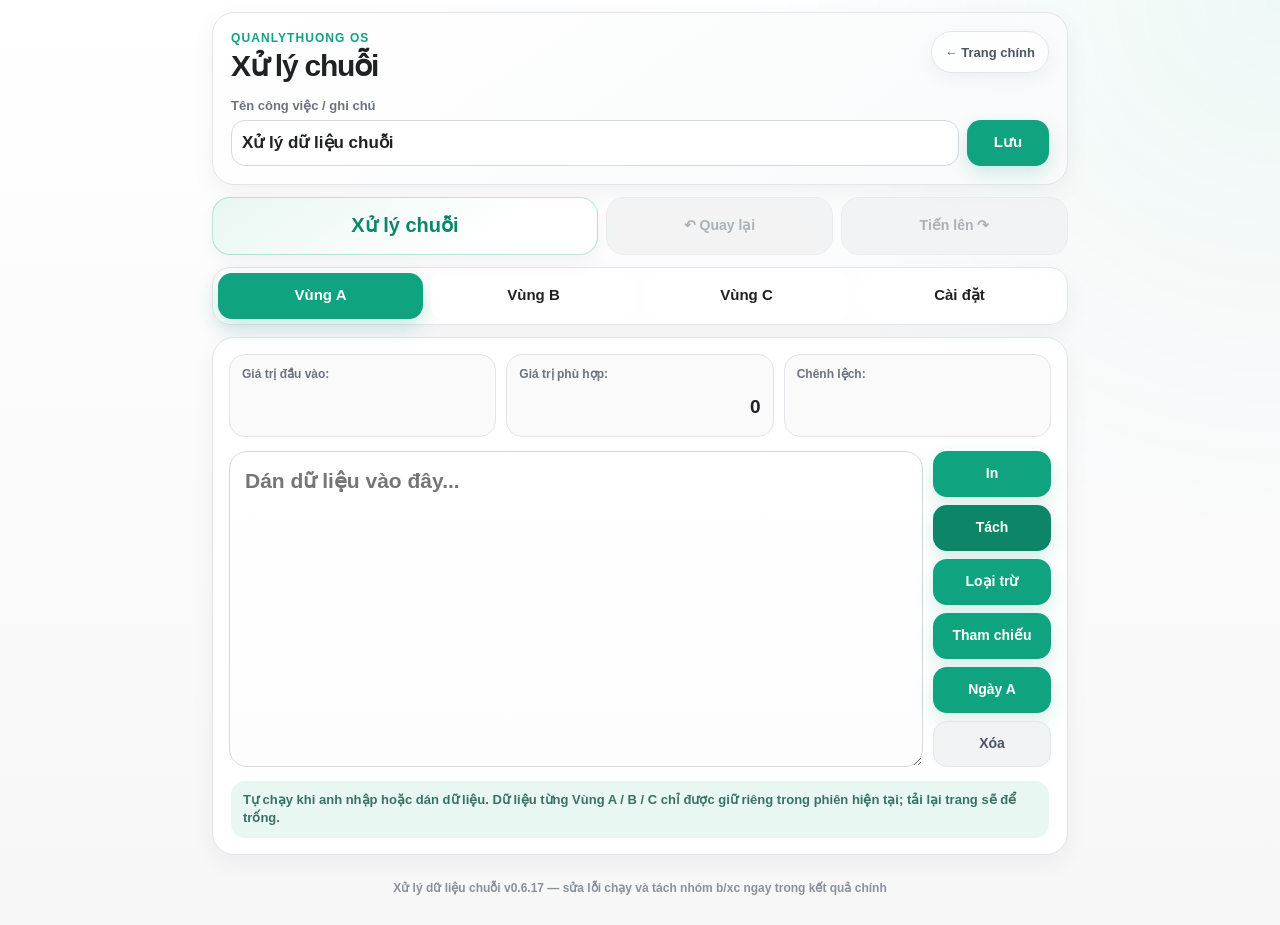
==== commit 0ea9978f: "Add files via upload" ====
--- a/index.html
+++ b/index.html
@@ -1,272 +1,6998 @@
 <!DOCTYPE html>
 <html lang="vi">
 <head>
-  <meta charset="utf-8" />
-  <meta name="viewport" content="width=device-width, initial-scale=1, viewport-fit=cover" />
-  <meta name="theme-color" content="#f7f7f8" />
-  <meta name="robots" content="noindex,nofollow" />
-  <title>QuanLyThuong OS</title>
-  <style>
-    :root{
-      --bg:#f7f7f8;
-      --panel:rgba(255,255,255,.95);
-      --text:#202123;
-      --muted:#6b7280;
-      --line:#e2e5e9;
-      --accent:#10a37f;
-      --accent-soft:#e8f7f2;
-      --warning:#fff4d6;
-      --radius:22px;
-      --shadow:0 10px 30px rgba(15,23,42,.07);
-    }
-    *{box-sizing:border-box;-webkit-tap-highlight-color:transparent}
-    html{background:var(--bg)}
-    body{
-      margin:0;
-      min-height:100vh;
-      min-height:100dvh;
-      color:var(--text);
-      font-family:-apple-system,BlinkMacSystemFont,"SF Pro Display","Segoe UI",sans-serif;
-      background:
-        radial-gradient(circle at top right,rgba(16,163,127,.07),transparent 34%),
-        linear-gradient(180deg,#fff 0%,#f7f7f8 100%);
-    }
-    button,a{font:inherit}
-    .screen{
-      min-height:100vh;
-      min-height:100dvh;
-      padding:
-        calc(env(safe-area-inset-top) + 14px)
-        14px
-        calc(env(safe-area-inset-bottom) + 28px);
-    }
-    .app{width:min(100%,430px);margin:0 auto}
-    .topbar{
-      display:flex;
-      align-items:center;
-      justify-content:space-between;
-      gap:12px;
-      margin-bottom:18px;
-    }
-    .brand small{
-      display:block;
-      color:var(--accent);
-      font-size:13px;
-      font-weight:800;
-      letter-spacing:.08em;
-      text-transform:uppercase;
-      margin-bottom:4px;
-    }
-    .brand h1{
-      margin:0;
-      font-size:28px;
-      line-height:1.05;
-      letter-spacing:-.03em;
-    }
-    .logout-btn{
-      min-height:44px;
-      padding:0 14px;
-      border:1px solid var(--line);
-      border-radius:999px;
-      color:#4b5563;
-      background:rgba(255,255,255,.88);
-      font-size:13px;
-      font-weight:800;
-      box-shadow:0 6px 20px rgba(15,23,42,.05);
-    }
-    .hero{
-      padding:22px;
-      border:1px solid var(--line);
-      border-radius:28px;
-      background:linear-gradient(145deg,rgba(255,255,255,.99),rgba(249,250,251,.99));
-      box-shadow:var(--shadow);
-      margin-bottom:16px;
-    }
-    .hero .eyebrow{
-      color:var(--muted);
-      font-size:14px;
-      font-weight:700;
-      margin-bottom:8px;
-    }
-    .hero h2{
-      margin:0 0 10px;
-      font-size:30px;
-      line-height:1.05;
-      letter-spacing:-.04em;
-    }
-    .hero p{
-      margin:0;
-      color:var(--muted);
-      font-size:16px;
-      line-height:1.45;
-    }
-    .section-title{
-      display:flex;
-      align-items:end;
-      justify-content:space-between;
-      gap:12px;
-      margin:22px 2px 10px;
-    }
-    .section-title h3{margin:0;font-size:19px}
-    .section-title span{color:var(--muted);font-size:13px}
-    .modules{display:grid;gap:12px}
-    .module{
-      width:100%;
-      min-height:118px;
-      padding:18px;
-      border:1px solid var(--line);
-      border-radius:var(--radius);
-      background:var(--panel);
-      color:var(--text);
-      text-decoration:none;
-      display:grid;
-      grid-template-columns:minmax(0,1fr) auto;
-      align-items:center;
-      gap:14px;
-      box-shadow:0 8px 24px rgba(15,23,42,.05);
-    }
-    .module:active{transform:scale(.985)}
-    .module.primary{
-      min-height:148px;
-      border-color:rgba(16,163,127,.25);
-      background:linear-gradient(145deg,var(--accent-soft),rgba(255,255,255,.99) 62%);
-    }
-    .module h4{margin:0 0 7px;font-size:22px;letter-spacing:-.02em}
-    .module.primary h4{font-size:27px}
-    .module p{margin:0;color:var(--muted);font-size:14px;line-height:1.4}
-    .badge{
-      display:inline-flex;
-      align-items:center;
-      min-height:30px;
-      margin-top:12px;
-      padding:0 10px;
-      border-radius:999px;
-      color:#fff;
-      background:var(--accent);
-      font-size:12px;
-      font-weight:850;
-    }
-    .badge.soon{color:#6a4b00;background:var(--warning)}
-    .arrow{
-      display:grid;
-      place-items:center;
-      width:52px;
-      height:52px;
-      border-radius:17px;
-      background:#f5f6f7;
-      border:1px solid var(--line);
-      font-size:24px;
-      font-weight:700;
-    }
-    .module.primary .arrow{background:var(--accent);color:#fff;border-color:transparent}
-    .module.disabled{opacity:.78;cursor:default}
-    .module.disabled:active{transform:none}
-    .note{
-      margin-top:18px;
-      padding:16px;
-      border:1px dashed var(--line);
-      border-radius:18px;
-      color:var(--muted);
-      font-size:13px;
-      line-height:1.45;
-      background:rgba(255,255,255,.72);
-    }
-    @media(min-width:700px){
-      .screen{padding-left:24px;padding-right:24px}
-      .app{width:min(100%,720px)}
-      .modules{grid-template-columns:1fr 1fr}
-      .module.primary{grid-column:1/-1}
-    }
-    @media(prefers-reduced-motion:no-preference){
-      .module{transition:transform .12s ease,border-color .2s ease,box-shadow .2s ease}
-      .module:hover{border-color:#d5d9de;box-shadow:0 12px 32px rgba(15,23,42,.08)}
-    }
-  </style>
+  <meta charset="UTF-8" />
+  <meta name="viewport" content="width=device-width, initial-scale=1.0, maximum-scale=1.0" />
+  <title>Xử lý dữ liệu chuỗi v0.6.17</title>
+
+  <style data-source="style.css">
+:root{
+  --bg:#f7f7f8;
+  --panel:rgba(255,255,255,.96);
+  --panel-strong:#fff;
+  --text:#202123;
+  --muted:#6b7280;
+  --line:#e2e5e9;
+  --line-strong:#d5d9de;
+  --accent:#10a37f;
+  --accent-dark:#0d8668;
+  --accent-soft:#e8f7f2;
+  --danger:#b42318;
+  --danger-soft:#fff1f0;
+  --warning:#fff4d6;
+  --shadow:0 10px 30px rgba(15,23,42,.07);
+  --shadow-soft:0 8px 24px rgba(15,23,42,.05);
+  --radius:22px;
+  --radius-sm:16px;
+}
+*{box-sizing:border-box;-webkit-tap-highlight-color:transparent}
+[hidden]{display:none !important}
+html{background:var(--bg);scroll-behavior:smooth}
+body{
+  margin:0;
+  min-height:100vh;
+  min-height:100dvh;
+  color:var(--text);
+  font-family:-apple-system,BlinkMacSystemFont,"SF Pro Display","Segoe UI",Arial,sans-serif;
+  font-size:15px;
+  background:
+    radial-gradient(circle at top right,rgba(16,163,127,.07),transparent 34%),
+    linear-gradient(180deg,#fff 0%,var(--bg) 100%);
+}
+button,input,textarea,a{font:inherit}
+button,a{-webkit-user-select:none;user-select:none}
+.app{
+  width:min(100%,880px);
+  margin:0 auto;
+  padding:
+    calc(env(safe-area-inset-top) + 12px)
+    12px
+    calc(env(safe-area-inset-bottom) + 26px);
+}
+.app-header,
+.panel{
+  background:var(--panel);
+  border:1px solid var(--line);
+  border-radius:var(--radius);
+  box-shadow:var(--shadow-soft);
+}
+.app-header{
+  padding:18px;
+  margin-bottom:12px;
+  background:linear-gradient(145deg,rgba(255,255,255,.99),rgba(249,250,251,.98));
+}
+.topbar-brand{
+  display:flex;
+  align-items:flex-start;
+  justify-content:space-between;
+  gap:14px;
+  margin-bottom:16px;
+}
+.brand-copy small{
+  display:block;
+  margin-bottom:5px;
+  color:var(--accent);
+  font-size:12px;
+  font-weight:850;
+  letter-spacing:.09em;
+  text-transform:uppercase;
+}
+.brand-copy h1{
+  margin:0;
+  font-size:30px;
+  line-height:1.05;
+  letter-spacing:-.04em;
+}
+.portal-link{
+  display:inline-flex;
+  align-items:center;
+  justify-content:center;
+  min-height:42px;
+  padding:0 13px;
+  border:1px solid var(--line);
+  border-radius:999px;
+  background:rgba(255,255,255,.88);
+  color:#4b5563;
+  text-decoration:none;
+  font-size:13px;
+  font-weight:800;
+  white-space:nowrap;
+  box-shadow:0 6px 20px rgba(15,23,42,.05);
+}
+.portal-link:active{transform:scale(.97)}
+.header-title-input{
+  display:block;
+  color:var(--muted);
+  font-size:13px;
+  font-weight:750;
+}
+.field-caption{display:block;margin-bottom:7px}
+.header-title-row{
+  display:grid;
+  grid-template-columns:minmax(0,1fr) 82px;
+  gap:8px;
+  align-items:center;
+}
+.header-title-input input{
+  text-align:left;
+  font-size:17px;
+  font-weight:750;
+}
+.header-save-btn{
+  min-height:46px;
+  margin:0;
+  padding:10px 12px;
+  border-radius:14px;
+  font-size:15px;
+}
+.header-save-btn.saved,
+.save-mini.saved,
+.action-rail button.saved{background:var(--accent-dark)}
+.main-tabs{
+  display:grid;
+  grid-template-columns:repeat(2,1fr);
+  gap:8px;
+  margin:12px 0;
+}
+.main-tabs.history-tabs-v0609{
+  grid-template-columns:minmax(0,1.7fr) minmax(104px,1fr) minmax(104px,1fr);
+  align-items:stretch;
+}
+.main-tab,
+.history-btn-v0609,
+.tab-btn,
+.setting-tile,
+.newwork-tile{
+  border:1px solid var(--line);
+  background:rgba(255,255,255,.88);
+  color:var(--text);
+  box-shadow:0 7px 20px rgba(15,23,42,.045);
+}
+.main-tab{
+  min-height:58px;
+  margin:0;
+  border-radius:18px;
+  font-size:20px;
+}
+.main-tab.active{
+  border-color:rgba(16,163,127,.28);
+  background:linear-gradient(145deg,var(--accent-soft),#fff 72%);
+  color:var(--accent-dark);
+}
+.history-btn-v0609{
+  min-height:58px;
+  margin:0;
+  padding:9px 8px;
+  border-radius:18px;
+  font-size:14px;
+  line-height:1.12;
+}
+.history-btn-v0609:not(:disabled):active{transform:scale(.97);background:var(--accent-soft)}
+.history-btn-v0609:disabled{
+  color:#9aa0a6;
+  background:#f1f2f3;
+  border-color:#e7e9ec;
+  box-shadow:none;
+  cursor:not-allowed;
+  opacity:.82;
+}
+.region-tabs{
+  display:grid;
+  grid-template-columns:repeat(4,1fr);
+  gap:8px;
+  margin:12px 0;
+  padding:5px;
+  border:1px solid var(--line);
+  border-radius:18px;
+  background:rgba(255,255,255,.78);
+  box-shadow:var(--shadow-soft);
+}
+.tab-btn{
+  min-height:46px;
+  margin:0;
+  border:0;
+  border-radius:14px;
+  box-shadow:none;
+  font-size:15px;
+}
+.tab-btn.active{
+  color:#fff;
+  background:var(--accent);
+  box-shadow:0 8px 20px rgba(16,163,127,.22);
+}
+h1{margin:0 0 4px;font-size:24px}
+h2{margin:0 0 10px;font-size:22px;letter-spacing:-.02em}
+p{margin:0 0 8px}
+.hint{color:var(--muted);font-size:13px;font-weight:650;line-height:1.45}
+.panel{
+  padding:16px;
+  margin:12px 0;
+}
+.work-panel{padding-bottom:16px}
+.money-chips{
+  display:grid;
+  grid-template-columns:repeat(3,1fr);
+  gap:10px;
+  margin-bottom:14px;
+}
+.money-chips label{
+  padding:12px;
+  border:1px solid var(--line);
+  border-radius:16px;
+  background:#fafafa;
+  color:var(--muted);
+  font-size:12px;
+  font-weight:800;
+}
+label{display:block;font-size:15px;font-weight:800}
+input,
+textarea{
+  width:100%;
+  border:1px solid var(--line-strong);
+  border-radius:14px;
+  background:#fff;
+  color:var(--text);
+  outline:none;
+  transition:border-color .18s ease,box-shadow .18s ease,background .18s ease;
+}
+input{
+  min-height:46px;
+  padding:8px 10px;
+  font-size:18px;
+  text-align:right;
+}
+textarea{
+  min-height:90px;
+  padding:12px;
+  font-family:"SFMono-Regular",Consolas,"Liberation Mono",monospace;
+  font-size:16px;
+  line-height:1.32;
+  resize:vertical;
+}
+input:focus,textarea:focus{
+  border-color:rgba(16,163,127,.58);
+  box-shadow:0 0 0 4px rgba(16,163,127,.10);
+}
+.money-chips input{
+  min-height:38px;
+  margin-top:5px;
+  padding:4px 0 0;
+  border:0;
+  border-radius:0;
+  background:transparent;
+  color:var(--text);
+  font-size:19px;
+  font-weight:850;
+  box-shadow:none;
+}
+#inputData{
+  min-height:310px;
+  padding:15px;
+  color:#111;
+  font-family:-apple-system,BlinkMacSystemFont,"SF Pro Display","Segoe UI",Arial,sans-serif;
+  font-size:21px;
+  font-weight:760;
+  line-height:1.34;
+  letter-spacing:0;
+  border-radius:18px;
+  background:linear-gradient(180deg,#fff,#fdfdfd);
+}
+.input-workspace{
+  display:grid;
+  grid-template-columns:minmax(0,1fr) 118px;
+  gap:10px;
+  align-items:stretch;
+}
+.action-rail{
+  display:grid;
+  grid-template-columns:1fr;
+  gap:8px;
+  align-content:end;
+}
+button{
+  width:100%;
+  min-height:46px;
+  margin-top:8px;
+  padding:10px 9px;
+  border:0;
+  border-radius:14px;
+  background:var(--accent);
+  color:#fff;
+  font-weight:820;
+  font-size:16px;
+  line-height:1.08;
+  cursor:pointer;
+  box-shadow:0 7px 18px rgba(16,163,127,.18);
+  transition:transform .12s ease,filter .16s ease,box-shadow .16s ease;
+}
+button:active{transform:scale(.975)}
+button:hover{filter:brightness(.985)}
+button.gray,.gray-mini{
+  background:#f2f3f4;
+  color:#4b5563;
+  border:1px solid var(--line);
+  box-shadow:none;
+}
+.action-rail button{
+  min-height:46px;
+  margin:0;
+  padding:8px 6px;
+  font-size:14px;
+}
+.action-rail button:nth-child(2){background:var(--accent-dark)}
+.daily-region-shortcuts{display:grid;grid-template-columns:1fr}
+.daily-region-shortcuts button{
+  min-width:0;
+  min-height:46px;
+  margin:0;
+  padding:7px 5px;
+  font-size:14px;
+  line-height:1.05;
+}
+.auto-run-hint{
+  margin:14px 2px 0;
+  padding:10px 12px;
+  border-radius:14px;
+  background:var(--accent-soft);
+  color:#397264;
+}
+.screen[hidden],
+#main-newwork[hidden],
+#main-sequence[hidden],
+.action-panel[hidden],
+.setting-panel[hidden],
+.newwork-section[hidden]{display:none !important}
+.action-panel{
+  position:fixed;
+  inset:10px;
+  z-index:50;
+  max-width:820px;
+  margin:auto;
+  overflow:auto;
+  border-radius:24px;
+  background:#fff;
+  box-shadow:0 0 0 9999px rgba(15,23,42,.42),0 24px 70px rgba(15,23,42,.22);
+}
+.overlay-title-row{
+  position:sticky;
+  top:-16px;
+  z-index:2;
+  display:grid;
+  grid-template-columns:auto minmax(0,1fr);
+  gap:10px;
+  align-items:center;
+  margin:-16px -16px 14px;
+  padding:14px 16px;
+  border-bottom:1px solid var(--line);
+  background:rgba(255,255,255,.96);
+  backdrop-filter:blur(18px);
+  -webkit-backdrop-filter:blur(18px);
+}
+.overlay-title-row h2{margin:0;text-align:left;font-size:21px}
+.back-mini{
+  width:auto;
+  min-height:40px;
+  margin:0;
+  padding:8px 11px;
+  border-radius:999px;
+  background:#f2f3f4;
+  color:#4b5563;
+  border:1px solid var(--line);
+  box-shadow:none;
+  font-size:13px;
+}
+.panel-title-row{
+  display:grid;
+  grid-template-columns:minmax(0,1fr) auto auto;
+  gap:8px;
+  align-items:center;
+}
+.panel-title-row h2{margin:0}
+.save-mini{
+  width:auto;
+  min-width:74px;
+  min-height:40px;
+  margin:0;
+  padding:8px 12px;
+  border-radius:999px;
+  font-size:13px;
+}
+.grid,.grid3{display:grid;grid-template-columns:repeat(3,1fr);gap:10px}
+.grid2{display:grid;grid-template-columns:repeat(2,1fr);gap:12px}
+.splitPair>div{
+  padding:14px;
+  border:1px solid var(--line);
+  border-radius:18px;
+  background:#fafafa;
+}
+.splitPair textarea{min-height:190px;margin-top:8px}
+#printOutput{min-height:230px}
+.region-data-panel{border-color:var(--line)}
+.region-toggle-grid{
+  display:grid;
+  grid-template-columns:repeat(2,minmax(0,1fr));
+  gap:8px;
+  margin-bottom:8px;
+}
+.region-toggle-btn{
+  margin:0;
+  background:#fff;
+  color:var(--text);
+  border:1px solid var(--line);
+  box-shadow:none;
+  min-height:50px;
+}
+.region-data-grid{display:grid;grid-template-columns:repeat(2,minmax(0,1fr));gap:10px}
+.region-data-grid textarea{min-height:130px}
+.region-overlay-panel textarea{
+  min-height:calc(100vh - 165px);
+  min-height:calc(100dvh - 165px);
+}
+.daily-region-panel textarea{
+  min-height:calc(100vh - 220px);
+  min-height:calc(100dvh - 220px);
+}
+.legacy-daily-box{
+  margin-top:12px;
+  padding-top:12px;
+  border-top:1px dashed var(--line-strong);
+}
+.settings-menu{display:grid;grid-template-columns:1fr;gap:10px}
+.setting-tile,.newwork-tile{
+  min-height:66px;
+  margin:0;
+  border-radius:18px;
+  font-size:20px;
+}
+.setting-tile.active,.newwork-tile.active{background:var(--accent-soft);color:var(--accent-dark)}
+.newwork-menu{display:grid;grid-template-columns:repeat(2,1fr);gap:8px}
+.warning-box{
+  display:grid;
+  gap:6px;
+  margin:8px 0;
+  padding:14px;
+  border:1px solid #f2b8b5;
+  border-radius:16px;
+  background:var(--danger-soft);
+  color:var(--danger);
+}
+.warning-box strong{font-size:19px;line-height:1.1}
+.warning-box span{font-size:15px;font-weight:750;line-height:1.35}
+.tableWrap{
+  overflow:auto;
+  max-height:280px;
+  margin-bottom:10px;
+  border:1px solid var(--line);
+  border-radius:16px;
+  background:#fff;
+}
+table{border-collapse:collapse;width:100%;min-width:680px;font-size:13px}
+th,td{
+  padding:7px;
+  border:1px solid var(--line);
+  vertical-align:top;
+  font-family:"SFMono-Regular",Consolas,monospace;
+}
+th{background:#f3f4f6;font-family:inherit}
+footer{
+  padding:14px 10px 4px;
+  color:#8a919a;
+  text-align:center;
+  font-size:12px;
+  font-weight:650;
+}
+.print-overlay{
+  position:fixed;
+  inset:0;
+  z-index:9999;
+  overflow:auto;
+  min-height:100vh;
+  min-height:100dvh;
+  padding:10px;
+  background:var(--bg);
+}
+.print-overlay-bar{
+  display:grid;
+  grid-template-columns:1fr 94px;
+  gap:8px;
+  align-items:center;
+  width:min(100%,430px);
+  margin:0 auto 8px;
+}
+.print-overlay-bar .back-mini,.print-overlay-bar .save-mini{min-height:42px;margin:0}
+.print-sheet{
+  position:relative;
+  width:100%;
+  max-width:430px;
+  min-height:calc(100vh - 70px);
+  min-height:calc(100dvh - 70px);
+  margin:0 auto;
+  padding:22px 18px;
+  border:1px solid var(--line);
+  border-radius:18px;
+  background:#fff;
+  box-shadow:var(--shadow);
+}
+.print-overlay-head{
+  display:block;
+  margin:0 0 34px;
+  color:#000;
+  font-family:Arial,Helvetica,sans-serif;
+  font-size:32px;
+  font-weight:800;
+  line-height:1.22;
+}
+#printOverlayDate{display:block;padding-right:112px}
+#printOverlayAmount{position:absolute;top:22px;right:18px;text-align:right;white-space:nowrap}
+#printOverlayText{
+  margin:0;
+  white-space:pre-wrap;
+  overflow-wrap:anywhere;
+  color:#000;
+  font-family:Arial,Helvetica,sans-serif;
+  font-size:32px;
+  font-weight:800;
+  line-height:1.22;
+  letter-spacing:0;
+}
+#matchedOutput{min-height:150px}
+#savedInputToday{min-height:190px}
+@media(prefers-reduced-motion:no-preference){
+  .portal-link,.main-tab,.history-btn-v0609,.tab-btn,button,.panel{transition:transform .12s ease,border-color .18s ease,box-shadow .18s ease,background .18s ease}
+}
+@media(max-width:760px){
+  .app{width:min(100%,520px);padding:calc(env(safe-area-inset-top) + 9px) 8px calc(env(safe-area-inset-bottom) + 22px)}
+  .app-header{padding:16px}
+  .brand-copy h1{font-size:27px}
+  .portal-link{min-height:40px;padding:0 11px;font-size:12px}
+  .header-title-row{grid-template-columns:minmax(0,1fr) 72px;gap:7px}
+  .header-save-btn{min-height:42px;padding:8px;font-size:14px}
+  .main-tabs.history-tabs-v0609{grid-template-columns:minmax(0,1.55fr) minmax(86px,1fr) minmax(86px,1fr);gap:7px}
+  .main-tab{min-height:54px;font-size:18px}
+  .history-btn-v0609{min-height:54px;font-size:13px;padding:7px 4px}
+  .region-tabs{gap:5px;padding:4px}
+  .tab-btn{min-height:44px;padding:8px 4px;font-size:14px}
+  .panel{padding:13px;margin:10px 0;border-radius:20px}
+  .money-chips{gap:7px;margin-bottom:11px}
+  .money-chips label{padding:9px 8px;font-size:11px;border-radius:14px}
+  .money-chips input{font-size:17px}
+  #inputData{min-height:300px;padding:13px;font-size:20px}
+  .input-workspace{grid-template-columns:minmax(0,1fr) 96px;gap:7px}
+  .action-rail{gap:6px}
+  .action-rail button,.daily-region-shortcuts button{min-height:42px;font-size:12px;padding:6px 4px}
+  .auto-run-hint{font-size:12px}
+  .grid,.grid2,.grid3,.region-data-grid,.region-toggle-grid{grid-template-columns:1fr}
+  .settings{grid-template-columns:repeat(3,1fr);gap:7px}
+  .settings label{font-size:12px}
+  .settings input{font-size:16px}
+  .action-panel{inset:7px;border-radius:22px}
+  .overlay-title-row{top:-13px;margin:-13px -13px 12px;padding:12px 13px}
+  .panel-title-row{gap:6px}
+  .save-mini{min-width:58px;padding:8px 10px}
+  .region-overlay-panel textarea{min-height:calc(100vh - 150px);min-height:calc(100dvh - 150px)}
+  .daily-region-panel textarea{min-height:calc(100vh - 195px);min-height:calc(100dvh - 195px)}
+  .splitPair>div{padding:11px}
+  .print-overlay{padding:8px}
+  .print-sheet{padding:20px 16px;border-radius:16px}
+  .print-overlay-head,#printOverlayText{font-size:30px}
+}
+@media(max-width:390px){
+  .topbar-brand{align-items:center}
+  .brand-copy h1{font-size:24px}
+  .portal-link{padding:0 10px}
+  .money-chips{grid-template-columns:1fr 1fr}
+  .money-chips label:first-child{grid-column:1/-1}
+  .input-workspace{grid-template-columns:1fr}
+  .action-rail{grid-template-columns:repeat(3,1fr)}
+  .action-rail button,.daily-region-shortcuts button{min-height:44px;font-size:13px}
+  .daily-region-shortcuts{display:contents}
+}
+
+/* v0.6.12 / cache5687 — phản hồi tức thời cho toàn bộ nút bấm */
+@keyframes pressFlashV0612{
+  0%{
+    transform:scale(1);
+    filter:brightness(1) saturate(1);
+    outline-color:rgba(16,163,127,0);
+  }
+  35%{
+    transform:scale(.955);
+    filter:brightness(1.22) saturate(1.12);
+    outline-color:rgba(16,163,127,.72);
+    box-shadow:0 0 0 4px rgba(16,163,127,.24),0 10px 24px rgba(16,163,127,.22);
+  }
+  100%{
+    transform:scale(1);
+    filter:brightness(1) saturate(1);
+    outline-color:rgba(16,163,127,0);
+  }
+}
+button.press-flash-v0612,
+.portal-link.press-flash-v0612,
+[role="button"].press-flash-v0612{
+  touch-action:manipulation;
+  outline:2px solid transparent;
+  outline-offset:1px;
+  animation:pressFlashV0612 .34s ease-out both !important;
+  will-change:transform,filter,box-shadow;
+}
+button.action-failed-v0612{
+  background:#b42318 !important;
+  color:#fff !important;
+  box-shadow:0 7px 18px rgba(180,35,24,.22) !important;
+}
+button:disabled.press-flash-v0612,
+[aria-disabled="true"].press-flash-v0612{
+  animation:none !important;
+}
+@media(prefers-reduced-motion:reduce){
+  @keyframes pressFlashV0612{
+    0%{filter:brightness(1);outline-color:rgba(16,163,127,0)}
+    50%{filter:brightness(1.24);outline-color:rgba(16,163,127,.8);box-shadow:0 0 0 4px rgba(16,163,127,.24)}
+    100%{filter:brightness(1);outline-color:rgba(16,163,127,0)}
+  }
+}
+
+/* v0.6.13 / cache5688 — không đổi giao diện; giữ hiệu ứng phản hồi nút v0.6.12. */
+
+</style>
 </head>
 <body>
-  <section class="screen" aria-label="Trang điều hành">
-    <main class="app">
-      <header class="topbar">
-        <div class="brand">
-          <small>Trung tâm vận hành</small>
-          <h1>QuanLyThuong OS</h1>
+  <div class="app">
+    <header class="app-header">
+      <div class="topbar-brand">
+        <div class="brand-copy">
+          <small>QuanLyThuong OS</small>
+          <h1>Xử lý chuỗi</h1>
         </div>
-        <button class="logout-btn" type="button" onclick="logout()">Đăng xuất</button>
-      </header>
-
-      <section class="hero">
-        <div class="eyebrow">Tài khoản đã xác thực</div>
-        <h2>Chọn khu vực làm việc.</h2>
-        <p>Công cụ dùng thường xuyên được đặt ngay mặt tiền. Các mô-đun khác giữ sẵn để mở rộng từng bước.</p>
+        <a class="portal-link" href="../" aria-label="Quay về trang chính">← Trang chính</a>
+      </div>
+      <label class="header-title-input">
+        <span class="field-caption">Tên công việc / ghi chú</span>
+        <span class="header-title-row">
+          <input id="appTitleInput" value="Xử lý dữ liệu chuỗi" oninput="saveAppTitle()" />
+          <button type="button" class="header-save-btn" onclick="saveAppTitleNote(this)">Lưu</button>
+        </span>
+      </label>
+    </header>
+
+    <nav class="main-tabs history-tabs-v0609" aria-label="Xử lý chuỗi và lịch sử thao tác">
+      <button type="button" class="main-tab active" data-main="sequence" onclick="showMainWorkspace('sequence')">Xử lý chuỗi</button>
+      <button id="undoBtnV0609" type="button" class="history-btn-v0609" onclick="undoSequenceV0609()" disabled aria-label="Quay lại thao tác vừa rồi">↶ Quay lại</button>
+      <button id="redoBtnV0609" type="button" class="history-btn-v0609" onclick="redoSequenceV0609()" disabled aria-label="Tiến lên thao tác vừa quay lại">Tiến lên ↷</button>
+    </nav>
+
+    <div id="main-sequence">
+    <nav class="region-tabs" aria-label="Chọn màn hình">
+      <button type="button" class="tab-btn active" data-tab="MN" onclick="selectWorkspace('MN')">Vùng A</button>
+      <button type="button" class="tab-btn" data-tab="MT" onclick="selectWorkspace('MT')">Vùng B</button>
+      <button type="button" class="tab-btn" data-tab="HN" onclick="selectWorkspace('HN')">Vùng C</button>
+      <button type="button" class="tab-btn" data-tab="SETTINGS" onclick="selectWorkspace('SETTINGS')">Cài đặt</button>
+    </nav>
+
+    <main id="workScreen" class="screen">
+      <section class="panel work-panel">
+        <div class="money-chips">
+          <label>Giá trị đầu vào:
+            <input id="inputValue" readonly value="">
+          </label>
+          <label>Giá trị phù hợp:
+            <input id="matchedValue" readonly value="0">
+          </label>
+          <label>Chênh lệch:
+            <input id="remainingValue" readonly value="">
+          </label>
+        </div>
+
+        <div class="input-workspace">
+          <textarea id="inputData" placeholder="Dán dữ liệu vào đây..."></textarea>
+          <div class="action-rail">
+            <button type="button" onclick="openPrintOverlay(this)">In</button>
+            <button type="button" onclick="openSplitPanelAndSave()">Tách</button>
+            <button type="button" onclick="openRegionDataPanel('exclusion')">Loại trừ</button>
+            <button type="button" onclick="openRegionDataPanel('reference')">Tham chiếu</button>
+            <div class="daily-region-shortcuts" aria-label="Dữ liệu trong ngày của vùng đang chọn">
+              <button id="dailyRegionShortcutBtn" type="button" onclick="openDailyRegionPanel(activeWorkspace)">Ngày A</button>
+            </div>
+            <button type="button" class="gray" onclick="clearRun()">Xóa</button>
+          </div>
+        </div>
+        <p class="hint auto-run-hint">Tự chạy khi anh nhập hoặc dán dữ liệu. Dữ liệu từng Vùng A / B / C chỉ được giữ riêng trong phiên hiện tại; tải lại trang sẽ để trống.</p>
       </section>
 
-      <div class="section-title">
-        <h3>Công cụ chính</h3>
-        <span>1 chạm để mở</span>
-      </div>
-
-      <section class="modules" aria-label="Danh sách công cụ">
-        <a class="module primary" href="./xulychuoi/">
+      <section id="panel-region-exclusion" class="panel action-panel region-overlay-panel" hidden>
+        <div class="overlay-title-row">
+          <button type="button" class="back-mini" onclick="closeActionPanels()">Quay về</button>
+          <h2>Loại trừ</h2>
+        </div>
+        <div class="panel-title-row">
+          <label id="activeExclusionLabel" class="region-data-box">Loại trừ Vùng A</label>
+          <button type="button" class="save-mini" onclick="saveRegionRelatedData(this)">Lưu</button>
+          <button type="button" class="save-mini gray-mini" onclick="clearRegionRelatedData('exclusion')">Xóa</button>
+        </div>
+        <textarea id="activeExclusionData" placeholder="Dữ liệu loại trừ của vùng đang chọn..."></textarea>
+      </section>
+
+      <section id="panel-region-reference" class="panel action-panel region-overlay-panel" hidden>
+        <div class="overlay-title-row">
+          <button type="button" class="back-mini" onclick="closeActionPanels()">Quay về</button>
+          <h2>Tham chiếu</h2>
+        </div>
+        <div class="panel-title-row">
+          <label id="activeReferenceLabel" class="region-data-box">Tham chiếu Vùng A</label>
+          <button type="button" class="save-mini" onclick="saveRegionRelatedData(this)">Lưu</button>
+          <button type="button" class="save-mini gray-mini" onclick="clearRegionRelatedData('reference')">Xóa</button>
+        </div>
+        <textarea id="activeReferenceData" placeholder="Dữ liệu tham chiếu của vùng đang chọn..."></textarea>
+      </section>
+
+      <section id="panel-daily-region" class="panel action-panel daily-region-panel" hidden>
+        <div class="overlay-title-row">
+          <button type="button" class="back-mini" onclick="closeActionPanels()">Quay về</button>
+          <h2 id="dailyRegionPanelTitle">Dữ liệu trong ngày — Vùng A</h2>
+        </div>
+        <div class="panel-title-row">
+          <span></span>
+          <button type="button" class="save-mini" onclick="copyText('dailyRegionOutput', this)">Sao chép</button>
+          <button type="button" class="save-mini gray-mini" onclick="clearSelectedDailyRegionV0598(this)">Xóa</button>
+        </div>
+        <textarea id="dailyRegionOutput" readonly placeholder="Chưa có dữ liệu trong ngày của vùng này..."></textarea>
+      </section>
+
+      <section id="panel-copy" class="panel action-panel" hidden>
+        <div class="overlay-title-row">
+          <button type="button" class="back-mini" onclick="closeActionPanels()">Quay về</button>
+          <h2>In</h2>
+        </div>
+        <div class="panel-title-row">
+          <span></span>
+          <button type="button" class="save-mini" onclick="copyPrintFast(this)">Sao chép</button>
+        </div>
+        <textarea id="printOutput" readonly placeholder="Dữ liệu đã chuẩn tên vùng, giữ cấu trúc gốc, tự xuống dòng..."></textarea>
+      </section>
+
+      <section id="panel-split" class="panel action-panel" hidden>
+        <div class="overlay-title-row">
+          <button type="button" class="back-mini" onclick="closeActionPanels()">Quay về</button>
+          <h2>Đã xử lý / Giữ nguyên</h2>
+        </div>
+        <div class="grid2 splitPair">
           <div>
-            <h4>Xử lý chuỗi</h4>
-            <p>Mở công cụ đang vận hành trên nhánh chính.</p>
-            <span class="badge">Đang hoạt động</span>
+            <div class="panel-title-row">
+              <label for="processedOutput">Đã xử lý</label>
+              <span></span>
+              <button type="button" class="save-mini gray-mini" onclick="clearProcessedSplitOutput(this)">Xóa</button>
+            </div>
+            <textarea id="processedOutput" readonly></textarea>
+            <button type="button" onclick="copyText('processedOutput', this)">Sao chép phần đã xử lý</button>
           </div>
-          <span class="arrow" aria-hidden="true">→</span>
-        </a>
-
-        <div class="module disabled" aria-disabled="true">
           <div>
-            <h4>Thu chi</h4>
-            <p>Ghi nhận tiền vào, tiền ra và xem biến động trong ngày.</p>
-            <span class="badge soon">Sắp triển khai</span>
+            <label for="unchangedOutput">Giữ nguyên</label>
+            <textarea id="unchangedOutput" readonly></textarea>
+            <button type="button" onclick="copyText('unchangedOutput', this)">Sao chép phần giữ nguyên</button>
           </div>
-          <span class="arrow" aria-hidden="true">＋</span>
-        </div>
-
-        <div class="module disabled" aria-disabled="true">
-          <div>
-            <h4>Công nợ</h4>
-            <p>Theo dõi tổng nợ, thay đổi mới và lịch sử từng người.</p>
-            <span class="badge soon">Sắp triển khai</span>
-          </div>
-          <span class="arrow" aria-hidden="true">＋</span>
-        </div>
-
-        <div class="module disabled" aria-disabled="true">
-          <div>
-            <h4>Khách hàng</h4>
-            <p>Lưu hồ sơ, phân nhóm và theo dõi tương tác.</p>
-            <span class="badge soon">Sắp triển khai</span>
-          </div>
-          <span class="arrow" aria-hidden="true">＋</span>
-        </div>
-
-        <div class="module disabled" aria-disabled="true">
-          <div>
-            <h4>Báo cáo</h4>
-            <p>Tổng hợp dữ liệu và chỉ số vận hành quan trọng.</p>
-            <span class="badge soon">Sắp triển khai</span>
-          </div>
-          <span class="arrow" aria-hidden="true">＋</span>
         </div>
       </section>
-
-      <div class="note">
-        Quyền đăng nhập và danh sách Gmail được phép nằm ngoài mã nguồn. Trang này không lưu mật khẩu, mã bí mật, API key hoặc token.
+    </main>
+
+    <main id="settingsScreen" class="screen" hidden>
+      <section class="panel settings-menu">
+        <button type="button" class="setting-tile" onclick="toggleSettingsPanel('weights')">Quy tắc quy đổi</button>
+      </section>
+
+      <section id="settings-weights" class="panel settings-panel save-panel setting-panel" hidden>
+        <div class="panel-title-row">
+          <h2>Quy tắc quy đổi / cài đặt</h2>
+          <button type="button" class="save-mini" onclick="saveSettingsData()">Lưu</button>
+        </div>
+        <div class="grid settings">
+          <label>Hệ số chung <input id="scaleFactor" value="0.8"></label>
+          <label>Kết hợp 2 nguồn <input id="weightPair2Sources" value="550"></label>
+          <label>Kết hợp trong 1 nguồn <input id="weightPair1Source" value="750"></label>
+          <label>Kết hợp vùng C <input id="weightPairRegionC" value="650"></label>
+          <label>Chuỗi 2 ký tự <input id="weightLength2" value="75"></label>
+          <label>Chuỗi 3 ký tự <input id="weightLength3" value="630"></label>
+          <label>Chuỗi 4 ký tự <input id="weightLength4" value="5500"></label>
+          <label>Giới hạn chuỗi 2 ký tự <input id="limitLength2" value="10"></label>
+          <label>Giới hạn kết hợp <input id="limitPair" value="1"></label>
+        </div>
+      </section>
+
+      <div class="hidden-data-fields" hidden>
+        <textarea id="excludeA"></textarea>
+        <textarea id="excludeB"></textarea>
+        <textarea id="excludeC"></textarea>
+        <textarea id="referenceA"></textarea>
+        <textarea id="referenceB"></textarea>
+        <textarea id="referenceC"></textarea>
       </div>
     </main>
+    </div>
+
+    <main id="main-newwork" hidden>
+      <section class="panel newwork-panel">
+        <h2>Làm việc mới</h2>
+        <p class="hint">Màn này chỉ để thử cấu trúc bật/mở. Chưa gắn công thức xử lý thật.</p>
+      </section>
+
+      <section class="panel newwork-menu">
+        <button type="button" class="newwork-tile active" data-panel="new-data" onclick="showNewWorkPanel('new-data')">Dữ liệu</button>
+        <button type="button" class="newwork-tile" data-panel="new-process" onclick="showNewWorkPanel('new-process')">Xử lý</button>
+        <button type="button" class="newwork-tile" data-panel="new-report" onclick="showNewWorkPanel('new-report')">Báo cáo</button>
+        <button type="button" class="newwork-tile" data-panel="new-setting" onclick="showNewWorkPanel('new-setting')">Cài đặt</button>
+      </section>
+
+      <section id="new-data" class="panel newwork-section">
+        <div class="panel-title-row">
+          <h2>Dữ liệu</h2>
+          <button type="button" class="save-mini" onclick="saveNewWorkData()">Lưu</button>
+          <button type="button" class="save-mini gray-mini" onclick="clearNewWorkData()">Xóa</button>
+        </div>
+        <textarea id="newWorkData" placeholder="Dán dữ liệu thử vào đây..."></textarea>
+      </section>
+
+      <section id="new-process" class="panel newwork-section" hidden>
+        <h2>Xử lý</h2>
+        <textarea id="newWorkProcess" readonly placeholder="Vùng xử lý thử sẽ hiện ở đây..."></textarea>
+      </section>
+
+      <section id="new-report" class="panel newwork-section" hidden>
+        <h2>Báo cáo</h2>
+        <textarea id="newWorkReport" readonly placeholder="Vùng báo cáo thử sẽ hiện ở đây..."></textarea>
+      </section>
+
+      <section id="new-setting" class="panel newwork-section" hidden>
+        <h2>Cài đặt</h2>
+        <div class="warning-box">
+          <strong>CẢNH BÁO DỮ LIỆU CẦN ẨN</strong>
+          <span>Tên thật, SĐT, địa chỉ, CCCD, tài khoản ngân hàng, ghi chú riêng tư.</span>
+        </div>
+      </section>
+    </main>
+
+    <section class="panel parsed-results-panel" style="display:none !important;">
+      <h2>Dữ liệu đã chuẩn hóa</h2>
+      <textarea id="parsedReference" readonly></textarea>
+    </section>
+
+    <section class="panel intermediate-panel" style="display:none !important;">
+      <h2>Bảng trung gian</h2>
+      <div class="tableWrap">
+        <table id="intermediateTable">
+          <thead>
+            <tr>
+              <th>Khối</th>
+              <th>Vùng xét</th>
+              <th>Loại</th>
+              <th>Phần tử</th>
+              <th>Mức</th>
+              <th>Vùng</th>
+              <th>Giá trị</th>
+            </tr>
+          </thead>
+          <tbody></tbody>
+        </table>
+      </div>
+      <textarea id="auditDetail" readonly placeholder="Dạng chữ của bảng trung gian..."></textarea>
+    </section>
+
+    <footer>Xử lý dữ liệu chuỗi v0.6.17 — sửa lỗi chạy và tách nhóm b/xc ngay trong kết quả chính</footer>
+  </div>
+  <section id="printOverlay" class="print-overlay" hidden>
+    <div class="print-overlay-bar">
+      <button type="button" class="back-mini" onclick="closePrintOverlay()">Quay về</button>
+      <button type="button" class="save-mini" onclick="copyPrintOverlay(this)">Sao chép</button>
+    </div>
+    <div class="print-sheet">
+      <div id="printOverlayHead" class="print-overlay-head">
+        <span id="printOverlayDate"></span>
+        <span id="printOverlayAmount"></span>
+      </div>
+      <pre id="printOverlayText"></pre>
+    </div>
   </section>
 
-  <script>
-    function logout(){
-      const host=location.hostname;
-      if(host.endsWith('quanlythuong.com')){
-        location.href='https://'+host+'/cdn-cgi/access/logout';
+  <script data-source="app.js">
+// Xử lý dữ liệu chuỗi v0.5.98 — dữ liệu trong ngày độc lập theo Vùng A / B / C
+// Đầu vào -> bảng trung gian -> quy đổi theo cấu hình
+// Xuất: chuẩn tên nguồn, nhóm cùng cấu trúc, xuống dòng tối đa 20 ký tự
+
+const REGION_A_SCHEDULE = {
+  1:["Tpho","Dthap","Cmau"],
+  2:["Btre","Vtau","Blieu"],
+  3:["Dnai","Ctho","Strang"],
+  4:["Tninh","Agiang","Bthuan"],
+  5:["Vlong","Bduong","Tvinh"],
+  6:["Tpho","Lan","Bphuoc","Hgiang"],
+  0:["Tgiang","Kgiang","Dlat"]
+};
+const REGION_B_SCHEDULE = {
+  1:["Pyen","Hue"],
+  2:["Dlac","Qnam"],
+  3:["Dnang","Khoa"],
+  4:["Bdinh","Qtri","Qbinh"],
+  5:["Glai","Nthuan"],
+  6:["Dnang","Qngai","Dnong"],
+  0:["Ktum","Khoa","Hue"]
+};
+
+const KNOWN_SOURCE_CODES = [
+  "Tninh","Agiang","Bthuan","Dnai","Ctho","Strang","Tpho","Dthap","Cmau",
+  "Btre","Vtau","Blieu","Vlong","Bduong","Tvinh","Lan","Bphuoc","Hgiang",
+  "Tgiang","Kgiang","Dlat","Pyen","Hue","Dlac","Qnam","Dnang","Khoa",
+  "Bdinh","Qtri","Qbinh","Glai","Nthuan","Qngai","Dnong","Ktum","HN"
+];
+
+const SOURCE_ALIAS_MAP = {
+  "tay ninh":"Tninh","tây ninh":"Tninh","tninh":"Tninh",
+  "an giang":"Agiang","agiang":"Agiang",
+  "binh thuan":"Bthuan","bình thuận":"Bthuan","bthuan":"Bthuan",
+  "dong nai":"Dnai","đồng nai":"Dnai","dnai":"Dnai",
+  "can tho":"Ctho","cần thơ":"Ctho","ctho":"Ctho",
+  "soc trang":"Strang","sóc trăng":"Strang","strang":"Strang",
+  "tp hcm":"Tpho","tp.hcm":"Tpho","tphcm":"Tpho","tpho":"Tpho",
+  "dong thap":"Dthap","đồng tháp":"Dthap","dthap":"Dthap",
+  "ca mau":"Cmau","cà mau":"Cmau","cmau":"Cmau",
+  "ben tre":"Btre","bến tre":"Btre","btre":"Btre",
+  "vung tau":"Vtau","vũng tàu":"Vtau","vtau":"Vtau",
+  "bac lieu":"Blieu","bạc liêu":"Blieu","blieu":"Blieu",
+  "vinh long":"Vlong","vĩnh long":"Vlong","vlong":"Vlong",
+  "binh duong":"Bduong","bình dương":"Bduong","bduong":"Bduong",
+  "tra vinh":"Tvinh","trà vinh":"Tvinh","tvinh":"Tvinh",
+  "long an":"Lan","lan":"Lan",
+  "binh phuoc":"Bphuoc","bình phước":"Bphuoc","bphuoc":"Bphuoc",
+  "hau giang":"Hgiang","hậu giang":"Hgiang","hgiang":"Hgiang",
+  "tien giang":"Tgiang","tiền giang":"Tgiang","tgiang":"Tgiang",
+  "kien giang":"Kgiang","kiên giang":"Kgiang","kgiang":"Kgiang",
+  "da lat":"Dlat","đà lạt":"Dlat","dlat":"Dlat","lam dong":"Dlat","lâm đồng":"Dlat",
+
+  "phu yen":"Pyen","phú yên":"Pyen","pyen":"Pyen",
+  "hue":"Hue","huế":"Hue",
+  "dak lak":"Dlac","đắk lắk":"Dlac","dac lac":"Dlac","đắc lắc":"Dlac","dlac":"Dlac",
+  "quang nam":"Qnam","quảng nam":"Qnam","qnam":"Qnam",
+  "da nang":"Dnang","đà nẵng":"Dnang","dnang":"Dnang",
+  "khanh hoa":"Khoa","khánh hòa":"Khoa","khoa":"Khoa",
+  "binh dinh":"Bdinh","bình định":"Bdinh","bdinh":"Bdinh",
+  "quang tri":"Qtri","quảng trị":"Qtri","qtri":"Qtri",
+  "quang binh":"Qbinh","quảng bình":"Qbinh","qbinh":"Qbinh",
+  "gia lai":"Glai","glai":"Glai",
+  "ninh thuan":"Nthuan","ninh thuận":"Nthuan","nthuan":"Nthuan",
+  "quang ngai":"Qngai","quảng ngãi":"Qngai","qngai":"Qngai",
+  "dak nong":"Dnong","đắk nông":"Dnong","dnong":"Dnong",
+  "kon tum":"Ktum","ktum":"Ktum",
+  "ha noi":"HN","hà nội":"HN","hn":"HN","mb":"HN"
+};
+
+// Các mã ngắn dưới đây chỉ được giữ để đọc dữ liệu cũ; logic nội bộ và giao diện dùng thuật ngữ trung tính.
+const LEGACY_TYPE_TOKEN_RE = "(bdao|xcdao|xcdau|xcduoi|duoi|dau|dd|dv|da|b|xc)";
+const STORAGE_KEYS = {
+  settings: "sequence.v1.saved.settings",
+  exclusions: "sequence.v1.saved.exclusions",
+  references: "sequence.v1.saved.references",
+  dailyInputPrefix: "sequence.v1.dailyInput.",
+  appTitle: "sequence.v1.appTitle",
+  newWorkData: "sequence.v1.newWorkData",
+  activeWorkspace: "sequence.v1.activeWorkspace",
+  lastWorkRegion: "sequence.v1.lastWorkRegion",
+  workspacePrefix: "sequence.v1.workspace."
+};
+// Chỉ dùng để đọc dữ liệu đã lưu bởi bản cũ; mọi lần ghi mới dùng khóa trung tính ở trên.
+const LEGACY_STORAGE_KEYS = {
+  settings: "pxso.v0.saved.settings",
+  exclusions: "pxso.v0.saved.xoa",
+  references: "pxso.v0.saved.results",
+  dailyInputPrefix: "pxso.v0.dailyInput.",
+  appTitle: "pxso.v0.5.58.appTitle",
+  newWorkData: "pxso.v0.5.45.newWorkData",
+  activeWorkspace: "pxso.v0.5.40.activeWorkspace",
+  lastWorkRegion: "pxso.v0.5.40.lastWorkRegion",
+  workspacePrefix: "pxso.v0.5.40.workspace."
+};
+const WEIGHT_SETTING_IDS = ["scaleFactor","weightPair2Sources","weightPair1Source","weightPairRegionC","weightLength2","weightLength3","weightLength4","limitLength2","limitPair"];
+let activeWorkspace = "MN";
+// Dữ liệu nhập A/B/C chỉ tồn tại trong phiên trang hiện tại; không lưu lâu dài trong localStorage.
+const SESSION_WORKSPACE_INPUTS = { MN:"", MT:"", HN:"" };
+
+function dayIndex(){ return new Date().getDay(); }
+function dateKey(){
+  const d = new Date();
+  return [
+    d.getFullYear(),
+    String(d.getMonth() + 1).padStart(2, "0"),
+    String(d.getDate()).padStart(2, "0")
+  ].join("-");
+}
+function el(id){ return document.getElementById(id); }
+function val(id){ return (el(id)?.value || ""); }
+function setVal(id, v){ if(el(id)) el(id).value = v == null ? "" : String(v); }
+function scrollTextTop(id){
+  const x = el(id);
+  if(x && typeof x.scrollTop === "number") x.scrollTop = 0;
+}
+
+function debounce(fn, delay=280){
+  let t;
+  return function(...args){
+    clearTimeout(t);
+    t = setTimeout(()=>fn.apply(this,args), delay);
+  };
+}
+
+function workspaceKey(region=activeWorkspace){
+  return STORAGE_KEYS.workspacePrefix + region;
+}
+function saveActiveWorkspaceInput(){
+  if(!["MN","MT","HN"].includes(activeWorkspace)) return;
+  SESSION_WORKSPACE_INPUTS[activeWorkspace] = val("inputData");
+}
+function loadWorkspaceInput(region){
+  const targetRegion = ["MN","MT","HN"].includes(region) ? region : "MN";
+  setVal("inputData", SESSION_WORKSPACE_INPUTS[targetRegion] || "");
+}
+function purgePersistentWorkspaceInputsV0601(){
+  ["MN","MT","HN"].forEach(region=>{
+    try{
+      localStorage.removeItem(workspaceKey(region));
+      localStorage.removeItem(LEGACY_STORAGE_KEYS.workspacePrefix + region);
+    }catch(e){
+      console.error(e);
+    }
+  });
+}
+function regionUiName(region=activeWorkspace){
+  if(region === "MT") return "Vùng B";
+  if(region === "HN") return "Vùng C";
+  return "Vùng A";
+}
+function regionShortName(region=activeWorkspace){
+  if(region === "MT") return "B";
+  if(region === "HN") return "C";
+  return "A";
+}
+function regionDisplayCode(region){
+  return regionShortName(region);
+}
+function regionRelatedIds(region=activeWorkspace){
+  if(region === "MT") return {exclusion:"excludeB", reference:"referenceB"};
+  if(region === "HN") return {exclusion:"excludeC", reference:"referenceC"};
+  return {exclusion:"excludeA", reference:"referenceA"};
+}
+function syncRegionRelatedPanel(){
+  if(!["MN","MT","HN"].includes(activeWorkspace)) return;
+  const ids = regionRelatedIds(activeWorkspace);
+  const shortName = regionShortName(activeWorkspace);
+  const uiName = regionUiName(activeWorkspace);
+  const title = el("regionDataTitle");
+  const exclusionLabel = el("activeExclusionLabel");
+  const referenceLabel = el("activeReferenceLabel");
+
+  if(title) title.textContent = "Dữ liệu liên quan " + uiName;
+  if(exclusionLabel) exclusionLabel.textContent = "Loại trừ " + shortName;
+  if(referenceLabel) referenceLabel.textContent = "Tham chiếu " + shortName;
+  const dailyShortcut = el("dailyRegionShortcutBtn");
+  if(dailyShortcut) dailyShortcut.textContent = "Ngày " + shortName;
+  setVal("activeExclusionData", val(ids.exclusion));
+  setVal("activeReferenceData", val(ids.reference));
+}
+function toggleRegionDataBox(kind){
+  openRegionDataPanel(kind);
+}
+function openRegionDataPanel(kind){
+  syncRegionRelatedPanel();
+  closeActionPanels();
+  const panel = el(kind === "reference" ? "panel-region-reference" : "panel-region-exclusion");
+  if(panel) panel.hidden = false;
+}
+function saveRegionRelatedData(btn){
+  if(!["MN","MT","HN"].includes(activeWorkspace)) return;
+  const ids = regionRelatedIds(activeWorkspace);
+  setVal(ids.exclusion, val("activeExclusionData"));
+  setVal(ids.reference, val("activeReferenceData"));
+  writeStorage(STORAGE_KEYS.exclusions, collectValues(["excludeA","excludeB","excludeC"]));
+  writeStorage(STORAGE_KEYS.references, collectValues(["referenceA","referenceB","referenceC"]));
+  parseReferencesOnly();
+  runAll();
+  if(btn) flashSaveButton(btn);
+}
+function clearRegionRelatedData(kind){
+  if(!["MN","MT","HN"].includes(activeWorkspace)) return;
+  const ids = regionRelatedIds(activeWorkspace);
+
+  if(kind === "reference"){
+    setVal("activeReferenceData", "");
+    setVal(ids.reference, "");
+    writeStorage(STORAGE_KEYS.references, collectValues(["referenceA","referenceB","referenceC"]));
+    parseReferencesOnly();
+  }else{
+    setVal("activeExclusionData", "");
+    setVal(ids.exclusion, "");
+    writeStorage(STORAGE_KEYS.exclusions, collectValues(["excludeA","excludeB","excludeC"]));
+  }
+
+  runAll();
+}
+function setActiveTab(tab){
+  document.querySelectorAll(".tab-btn").forEach(btn=>{
+    btn.classList.toggle("active", btn.dataset.tab === tab);
+  });
+}
+function saveAppTitle(){
+  try{
+    localStorage.setItem(STORAGE_KEYS.appTitle, val("appTitleInput"));
+  }catch(e){
+    console.error(e);
+  }
+}
+function saveAppTitleNote(btn){
+  saveAppTitle();
+  flashActionButton(btn, "Đã lưu", "Lưu");
+}
+function loadAppTitle(){
+  try{
+    const title = readTextWithLegacy(STORAGE_KEYS.appTitle, LEGACY_STORAGE_KEYS.appTitle);
+    if(title) setVal("appTitleInput", title);
+  }catch(e){
+    console.error(e);
+  }
+}
+function showMainWorkspace(name){
+  const isNew = name === "newwork";
+  const sequenceWorkspace = el("main-sequence");
+  const newwork = el("main-newwork");
+  if(sequenceWorkspace) sequenceWorkspace.hidden = isNew;
+  if(newwork) newwork.hidden = !isNew;
+  document.querySelectorAll(".main-tab").forEach(btn=>{
+    btn.classList.toggle("active", btn.dataset.main === (isNew ? "newwork" : "sequence"));
+  });
+}
+function showNewWorkPanel(id){
+  document.querySelectorAll(".newwork-section").forEach(panel=>{
+    panel.hidden = panel.id !== id;
+  });
+  document.querySelectorAll(".newwork-tile").forEach(btn=>{
+    btn.classList.toggle("active", btn.dataset.panel === id);
+  });
+}
+function updateNewWorkPreview(){
+  const text = val("newWorkData").trim();
+  const lineCount = text ? text.split(/\n+/).filter(Boolean).length : 0;
+  setVal("newWorkProcess", text ? `Dữ liệu thử đã nhận: ${lineCount} dòng\n\n${text}` : "");
+  setVal("newWorkReport", text ? `Báo cáo thử\n- Trạng thái: đã có dữ liệu\n- Số dòng: ${lineCount}\n- Ghi chú: chưa gắn công thức thật.` : "");
+}
+function saveNewWorkData(){
+  try{
+    localStorage.setItem(STORAGE_KEYS.newWorkData, val("newWorkData"));
+    updateNewWorkPreview();
+    flashSaveButton(document.querySelector("#new-data .save-mini"));
+  }catch(e){
+    console.error(e);
+  }
+}
+function clearNewWorkData(){
+  setVal("newWorkData", "");
+  setVal("newWorkProcess", "");
+  setVal("newWorkReport", "");
+  try{
+    localStorage.removeItem(STORAGE_KEYS.newWorkData);
+  }catch(e){
+    console.error(e);
+  }
+}
+function loadNewWorkData(){
+  try{
+    setVal("newWorkData", readTextWithLegacy(STORAGE_KEYS.newWorkData, LEGACY_STORAGE_KEYS.newWorkData));
+  }catch(e){
+    setVal("newWorkData", "");
+  }
+  updateNewWorkPreview();
+}
+function closeActionPanels(){
+  ["panel-copy","panel-split","panel-region-exclusion","panel-region-reference","panel-daily-region"].forEach(id=>{
+    const panel = el(id);
+    if(panel) panel.hidden = true;
+  });
+}
+function toggleActionPanel(name){
+  const panel = el("panel-" + name);
+  if(!panel) return;
+  const shouldOpen = panel.hidden;
+  closeActionPanels();
+  panel.hidden = !shouldOpen;
+}
+function closeSettingsPanels(){
+  document.querySelectorAll(".setting-panel").forEach(panel=>panel.hidden = true);
+  document.querySelectorAll(".setting-tile").forEach(btn=>btn.classList.remove("active"));
+}
+function toggleSettingsPanel(name){
+  const panel = el("settings-" + name);
+  if(!panel) return;
+  const shouldOpen = panel.hidden;
+  closeSettingsPanels();
+  panel.hidden = !shouldOpen;
+  const tile = Array.from(document.querySelectorAll(".setting-tile")).find(btn => btn.getAttribute("onclick") && btn.getAttribute("onclick").includes("'" + name + "'"));
+  if(tile) tile.classList.toggle("active", shouldOpen);
+}
+function selectWorkspace(tab){
+  saveActiveWorkspaceInput();
+  const workScreen = el("workScreen");
+  const settingsScreen = el("settingsScreen");
+  activeWorkspace = tab === "SETTINGS" ? activeWorkspace : tab;
+
+  try{
+    localStorage.setItem(STORAGE_KEYS.activeWorkspace, tab);
+    if(tab !== "SETTINGS") localStorage.setItem(STORAGE_KEYS.lastWorkRegion, tab);
+  }catch(e){
+    console.error(e);
+  }
+
+  setActiveTab(tab);
+  if(tab === "SETTINGS"){
+    if(workScreen) workScreen.hidden = true;
+    if(settingsScreen) settingsScreen.hidden = false;
+    closeActionPanels();
+    return;
+  }
+
+  if(workScreen) workScreen.hidden = false;
+  if(settingsScreen) settingsScreen.hidden = true;
+  closeSettingsPanels();
+  loadWorkspaceInput(tab);
+  syncRegionRelatedPanel();
+  if(val("inputData").trim()) runAll();
+  else clearRun();
+}
+
+
+function getRate(){
+  let s = val("scaleFactor").trim().replace(",",".").replace("%","");
+  let n = parseFloat(s);
+  if(isNaN(n)) n = 0.8;
+  if(n > 1) n = n / 100;
+  return n;
+}
+function getNum(id, fallback){
+  let n = parseFloat(val(id).trim().replace(",","."));
+  return isNaN(n) ? fallback : n;
+}
+function fmtN(n){
+  const x = Math.round((Number(n)||0)*100)/100;
+  return String(x).replace(".",",").replace(/,0$/,"");
+}
+function money(n){
+  // Hiển thị đúng số lẻ 0,1k, không làm tròn lên.
+  // Ví dụ: 595.2 -> 595,2k; 57.6 -> 57,6k; 16 -> 16k
+  const x = Math.round((Number(n)||0)*10)/10;
+  let s = String(x).replace(".",",");
+  if(s.endsWith(",0")) s = s.slice(0,-2);
+  return s + "k";
+}
+function cleanName(s){
+  return (s||"")
+    .toLowerCase()
+    .normalize("NFD").replace(/[\u0300-\u036f]/g,"")
+    .replace(/[^a-z0-9 ]/g," ")
+    .replace(/\s+/g," ")
+    .trim();
+}
+function normalizeLine(s){
+  return (s||"").trim()
+    .replace(/\s+/g,"")
+    .replace(/kéo/gi,"keo")
+    .replace(/ghép cặp/gi,"da")
+    .replace(/đầu/gi,"dau")
+    .replace(/đuôi|đui/gi,"duoi")
+    .replace(/đđ/gi,"dd");
+}
+function parseAmount(s){
+  return parseFloat(String(s||"0").replace(",",".")) || 0;
+}
+
+function orderSourcesBySchedule(sources){
+  const list = (sources || []).filter(Boolean);
+  if(list.length <= 1) return list.slice();
+
+  const candidates = [];
+  [REGION_A_SCHEDULE, REGION_B_SCHEDULE].forEach(map=>{
+    Object.values(map).forEach(arr=>{
+      if(list.every(source => arr.includes(source))){
+        candidates.push(arr);
+      }
+    });
+  });
+  if(!candidates.length) return list.slice();
+
+  candidates.sort((a,b)=>{
+    if(a.length !== b.length) return a.length - b.length;
+    return 0;
+  });
+  const order = candidates[0];
+  return list.slice().sort((a,b)=>{
+    const ai = order.indexOf(a);
+    const bi = order.indexOf(b);
+    if(ai !== bi) return ai - bi;
+    return 0;
+  });
+}
+
+function getSourcesFromName(name){
+  if(!name) return [];
+  const raw = name.trim();
+  const lower = raw.toLowerCase();
+  if(lower==="hn" || lower==="mb") return ["HN"];
+  const found = [];
+  for(const d of KNOWN_SOURCE_CODES){
+    if(d === "HN") continue;
+    const idx = lower.indexOf(d.toLowerCase());
+    if(idx >= 0) found.push({d, idx});
+  }
+  found.sort((a,b)=>{
+    if(a.idx !== b.idx) return a.idx - b.idx;
+    return b.d.length - a.d.length;
+  });
+  return found.length ? orderSourcesBySchedule(found.map(item => item.d)) : [raw];
+}
+function detectRegionBySources(sources){
+  if(sources.includes("HN")) return "HN";
+  const mt = ["Pyen","Hue","Dlac","Qnam","Dnang","Khoa","Bdinh","Qtri","Qbinh","Glai","Nthuan","Qngai","Dnong","Ktum"];
+  return sources.some(d => mt.includes(d)) ? "MT" : "MN";
+}
+function compactMultiSourceLabel(block){
+  // Khóa thứ tự tên nguồn sau khi atomic được gom lại.
+  // Không lấy thứ tự block xuất hiện trong input, mà luôn theo thứ tự nguồn chuẩn.
+  const sources = orderSourcesBySchedule(getSourcesFromName(block).filter(Boolean));
+  const canonicalBlock = sources.length ? sources.join("") : block;
+  const region = detectRegionBySources(sources);
+  if(region === "HN") return canonicalBlock;
+
+  // Chỉ rút thành ký hiệu nhóm khi block là đúng dải đầu của lịch NGÀY HIỆN TẠI.
+  // Ví dụ thứ Bảy:
+  // TphoLanBphuoc -> 3dmn
+  // TphoLanHgiang -> giữ nguyên, vì bỏ mất vùng thứ 3 là Bphuoc.
+  const count = sources.length;
+  if(count !== 3 && !(region === "MN" && count === 4)) return canonicalBlock;
+
+  const todaySchedule = region === "MT"
+    ? (REGION_B_SCHEDULE[dayIndex()] || [])
+    : (REGION_A_SCHEDULE[dayIndex()] || []);
+  const key = region === "MT" ? "3dmt" : `${count}dmn`;
+  const matchesTodayPrefix = todaySchedule.length >= count &&
+    sources.every((source, idx) => source === todaySchedule[idx]);
+  return matchesTodayPrefix ? key : canonicalBlock;
+}
+function isHeader(line){
+  const l = normalizeLine(line).toLowerCase();
+  if(/^(hn|mb|2dmn|3dmn|4dmn|2dmt|3dmt)$/.test(l)) return true;
+  return !/\d/.test(line) && /^[a-zA-ZÀ-ỹ]+$/.test(line.trim());
+}
+function pickDayForGeneric(region, count, sourceHints=[]){
+  const map = region==="MT" ? REGION_B_SCHEDULE : REGION_A_SCHEDULE;
+  const hints = (sourceHints || []).filter(Boolean);
+  if(hints.length){
+    for(const [d, arr] of Object.entries(map)){
+      if(arr.length >= count && hints.every(source => arr.includes(source))){
+        return parseInt(d,10);
+      }
+    }
+  }
+  const today = dayIndex();
+  if(map[today] && map[today].length >= count) return today;
+
+  for(const [d, arr] of Object.entries(map)){
+    if(arr.length >= count) return parseInt(d,10);
+  }
+  return today;
+}
+function resolveHeader(raw, sourceHints=[]){
+  const l = normalizeLine(raw).toLowerCase();
+  let sources;
+  if(l==="hn" || l==="mb") sources=["HN"];
+  else if(l==="2dmn") sources=REGION_A_SCHEDULE[pickDayForGeneric("MN",2,sourceHints)].slice(0,2);
+  else if(l==="3dmn") sources=REGION_A_SCHEDULE[pickDayForGeneric("MN",3,sourceHints)].slice(0,3);
+  else if(l==="4dmn") sources=REGION_A_SCHEDULE[pickDayForGeneric("MN",4,sourceHints)].slice(0,4);
+  else if(l==="2dmt") sources=REGION_B_SCHEDULE[pickDayForGeneric("MT",2,sourceHints)].slice(0,2);
+  else if(l==="3dmt") sources=REGION_B_SCHEDULE[pickDayForGeneric("MT",3,sourceHints)].slice(0,3);
+  else sources=getSourcesFromName(raw.trim());
+  const generic = /^(2dmn|3dmn|4dmn|2dmt|3dmt)$/i.test(l);
+  return {raw:raw.trim(), name:sources.join(""), sources, region:detectRegionBySources(sources), primarySources:sources.slice(0,2), generic, lines:[]};
+}
+function splitBlocks(text){
+  const lines = (text||"").split(/\n+/).map(x=>x.trim()).filter(Boolean);
+  const blocks=[]; let cur=null; let lastExplicit=[];
+  for(const raw of lines){
+    if(isHeader(raw)){
+      cur = resolveHeader(raw, lastExplicit);
+      blocks.push(cur);
+      if(!cur.generic) lastExplicit = cur.sources;
+    }else{
+      if(!cur){
+        cur = {raw:"Không rõ vùng", name:"Không rõ vùng", sources:["Không rõ vùng"], region:"MN", primarySources:["Không rõ vùng"], generic:false, lines:[]};
+        blocks.push(cur);
+      }
+      cur.lines.push(normalizeLine(raw));
+    }
+  }
+  return blocks;
+}
+
+function expandKeoToken(token){
+  const m = String(token||"").match(/^(\d+)keo(\d+)$/i);
+  if(!m) return [token];
+  const a=m[1], b=m[2];
+  if(a.length !== b.length) return [token];
+  const start=parseInt(a,10), end=parseInt(b,10);
+  if(isNaN(start)||isNaN(end)||start>end) return [token];
+  let step = 1;
+
+  if(a.slice(0, -1) !== b.slice(0, -1)){
+    let suffixLen = 0;
+    for(let i=1; i<=a.length; i++){
+      if(a.slice(-i) === b.slice(-i)) suffixLen = i;
+      else break;
+    }
+    if(suffixLen > 0) step = Math.pow(10, suffixLen);
+  }
+
+  if(Math.floor((end - start) / step) > 200) return [token];
+  const out=[];
+  for(let i=start;i<=end;i+=step) out.push(String(i).padStart(a.length,"0"));
+  return out;
+}
+function parseNums(numStr){
+  return (numStr||"").split(".").filter(Boolean).flatMap(expandKeoToken);
+}
+function pairNumbers(nums){
+  const out=[];
+  for(let i=0;i<nums.length;i++){
+    for(let j=i+1;j<nums.length;j++) out.push([nums[i], nums[j]]);
+  }
+  return out;
+}
+function pairSources(sources){
+  const out=[];
+  for(let i=0;i<sources.length;i++){
+    for(let j=i+1;j<sources.length;j++) out.push([sources[i], sources[j]]);
+  }
+  return out;
+}
+function permCount(s){
+  const arr = String(s||"").split("");
+  const fact = n => n<=1 ? 1 : n*fact(n-1);
+  const counts={};
+  arr.forEach(c => counts[c]=(counts[c]||0)+1);
+  let den=1;
+  Object.values(counts).forEach(c => den *= fact(c));
+  return fact(arr.length)/den;
+}
+
+function parseDataLine(line){
+  const s = normalizeLine(line);
+
+  const da = s.match(/^([0-9.]+)(da|dv)([\d,.]+)n$/i);
+  if(da){
+    return [{nums:parseNums(da[1]), type:da[2].toLowerCase(), n:parseAmount(da[3]), source:s}];
+  }
+
+  const baseMatch = s.match(/^((?:\d+keo\d+)|(?:\d+(?:\.\d+)*))(.*)$/i);
+  if(!baseMatch) return null;
+
+  const baseNums = parseNums(baseMatch[1]);
+  const rest = baseMatch[2] || "";
+  if(!rest) return null;
+
+  const segRe = new RegExp("(?:^|\\.)" + LEGACY_TYPE_TOKEN_RE + "([\\d,.]+)n","ig");
+  const parts=[];
+  let lastEnd=0, m;
+  while((m = segRe.exec(rest)) !== null){
+    if(m.index !== lastEnd) return null;
+    parts.push({nums:baseNums, type:m[1].toLowerCase(), n:parseAmount(m[2]), source:s});
+    lastEnd = segRe.lastIndex;
+  }
+  if(!parts.length || lastEnd !== rest.length) return null;
+  return parts;
+}
+
+function makeLine(nums, type, n){
+  return `${Array.isArray(nums)?nums.join("."):nums}${type}${fmtN(n)}n`;
+}
+function makePairLine(a,b,n){
+  return `${a}.${b}da${fmtN(n)}n`;
+}
+function sortNumsAsc(nums){
+  return (nums||[]).slice().sort((a,b)=>{
+    const aa=parseInt(a,10), bb=parseInt(b,10);
+    if(aa!==bb) return aa-bb;
+    return String(a).localeCompare(String(b));
+  });
+}
+function sortPair(a,b){
+  return sortNumsAsc([a,b]);
+}
+function uniquePairs(pairs){
+  const seen=new Set(), out=[];
+  for(const pair of pairs){
+    const p=sortPair(pair[0], pair[1]);
+    const key=p.join(".");
+    if(seen.has(key)) continue;
+    seen.add(key);
+    out.push(p);
+  }
+  return out.sort((x,y)=>{
+    const a0=parseInt(x[0],10), y0=parseInt(y[0],10);
+    if(a0!==y0) return a0-y0;
+    return parseInt(x[1],10)-parseInt(y[1],10);
+  });
+}
+
+function buildIntermediate(blocks){
+  const rows=[];
+  const meta = block => ({
+    sourceBlock:block.name,
+    originSources:(block.sources||[]).slice(),
+    sourceGeneric:!!block.generic
+  });
+  for(const block of blocks){
+    for(const rawLine of block.lines){
+      const parts = parseDataLine(rawLine);
+      if(!parts){
+        rows.push({block:block.name, line:rawLine, type:"?", nums:[rawLine], n:0, region:block.region, calc:false, sourceCount:1, ...meta(block)});
+        continue;
+      }
+      for(const part of parts){
+        const t=part.type;
+        const nums=part.nums || [];
+        if(t==="dv"){
+          const numPairs = uniquePairs(pairNumbers(nums));
+          const sourcePairs = block.sources.length>=2 ? pairSources(block.sources) : [[block.name]];
+          for(const dp of sourcePairs){
+            const bname = dp.length===2 ? dp[0]+dp[1] : block.name;
+            for(const np of numPairs){
+              const pair = sortPair(np[0], np[1]);
+              rows.push({block:bname, line:makePairLine(pair[0],pair[1],part.n), type:"da", nums:pair, n:part.n, region:block.region, calc:true, raw:rawLine, sourceCount:(dp.length===2?2:1), ...meta(block)});
+            }
+          }
+        }else if(t==="da"){
+          const pair = sortPair(nums[0], nums[1]);
+          const sourcePairs = block.sources.length>=2 ? pairSources(block.sources) : [[block.name]];
+          for(const dp of sourcePairs){
+            const bname = dp.length===2 ? dp[0]+dp[1] : block.name;
+            rows.push({block:bname, line:makePairLine(pair[0],pair[1],part.n), type:"da", nums:pair, n:part.n, region:block.region, calc:true, raw:rawLine, sourceCount:(dp.length===2?2:1), ...meta(block)});
+          }
+        }else{
+          for(const source of block.sources){
+            for(const num of nums){
+              rows.push({block:source, line:makeLine(num,t,part.n), type:t, nums:[num], n:part.n, region:block.region, calc:true, raw:rawLine, sourceCount:1, ...meta(block)});
+            }
+          }
+        }
+      }
+    }
+  }
+  return rows;
+}
+
+function calcRow(row){
+  if(!row.calc) return 0;
+  const r = getRate();
+  const region = row.region || "MN";
+  const t = row.type;
+  const num = row.nums && row.nums[0] ? row.nums[0] : "";
+  let base=0, qty=1;
+
+  if(t==="da"){
+    // Lấy số nguồn từ bảng trung gian đã bung, không đoán lại bằng tên block.
+    // MN/MT ghép cặp 1 vùng: 36 x 1 x n x 0.8 = 28,8k cho 1n.
+    // MN/MT ghép cặp 2 vùng: 36 x 2 x n x 0.8 = 57,6k cho 1n.
+    const sourceCount = row.sourceCount || 1;
+    base = region==="HN" ? 54 : 36 * sourceCount;
+
+  }else if(t==="b"){
+    const len = num.length;
+    if(len===2) base = region==="HN" ? 27 : 18;
+    else if(len===3) base = region==="HN" ? 23 : 17;
+    else if(len===4) base = region==="HN" ? 20 : 16;
+
+  }else if(t==="bdao"){
+    const len = num.length;
+    if(len===3) base = region==="HN" ? 23 : 17;
+    else if(len===4) base = region==="HN" ? 0 : 16;
+    qty = permCount(num);
+
+  }else if(t==="xc" || t==="xcdau" || t==="xcduoi"){
+    base = region==="HN" ? 4 : 2;
+
+  }else if(t==="xcdao"){
+    base = region==="HN" ? 4 : 2;
+    qty = permCount(num);
+
+  }else if(t==="dd"){
+    base = region==="HN" ? 5 : 2;
+
+  }else if(t==="dau"){
+    base = region==="HN" ? 4 : 1;
+
+  }else if(t==="duoi"){
+    base = 1;
+  }
+
+  return base * qty * row.n * r;
+}
+
+function renderIntermediate(rows){
+  const tbody = document.querySelector("#intermediateTable tbody");
+  if(tbody){
+    tbody.innerHTML = "";
+    for(const row of rows){
+      const tr = document.createElement("tr");
+      const cells = [
+        row.block,
+        row.line,
+        row.type,
+        (row.nums||[]).join("."),
+        fmtN(row.n),
+        String(row.sourceCount || 1),
+        money(calcRow(row))
+      ];
+      for(const c of cells){
+        const td = document.createElement("td");
+        td.textContent = c;
+        tr.appendChild(td);
+      }
+      tbody.appendChild(tr);
+    }
+  }
+  const lines=[];
+  for(const row of rows){
+    lines.push([row.block,row.line,row.type,(row.nums||[]).join("."),fmtN(row.n),String(row.sourceCount||1),money(calcRow(row))].join("\t"));
+  }
+  setVal("auditDetail", lines.join("\n"));
+}
+
+function totalMoney(rows){
+  return rows.reduce((s,row)=>s+calcRow(row),0);
+}
+function todayLabel(){
+  const d = new Date();
+  return `Ngày ${d.getDate()}/${d.getMonth() + 1}`;
+}
+function roundedMoney(n){
+  return String(Math.ceil(Number(n) || 0)) + "k";
+}
+
+// COPY NHANH: giữ cấu trúc tin gốc, KHÔNG bung dữ liệu trung gian.
+// Chỉ đổi header tổng quát thành tên nguồn thật và chỉ ngắt dòng khi dãy số gốc quá dài.
+function splitCopyLineOriginal(rawLine, maxLen=20){
+  const s = normalizeLine(rawLine);
+  if(!s || s.length <= maxLen) return s ? [s] : [];
+
+  // Chỉ tách các dòng có sẵn danh sách số bằng dấu chấm.
+  // Không bung keo/kéo, không gom dòng, không mở parseNums.
+  const m = s.match(/^(\d+(?:\.\d+)+)([a-z]+[\d,.]+n(?:\.[a-z]+[\d,.]+n)*)$/i);
+  if(!m) return [s];
+
+  const nums = m[1].split(".").filter(Boolean);
+  const suffix = m[2];
+  if(nums.length < 2) return [s];
+
+  const dvSuffix = suffix.match(/^dv[\d,.]+n$/i);
+  if(dvSuffix){
+    const chunks=[];
+    let cur=[];
+    for(let i=0; i<nums.length; i++){
+      const num = nums[i];
+      const isLastNum = i === nums.length - 1;
+      const nextNums = cur.concat([num]);
+      const test = nextNums.join(".") + (isLastNum ? suffix : ".");
+      if(cur.length && test.length > maxLen){
+        chunks.push(cur);
+        cur=[num];
+      }else{
+        cur.push(num);
+      }
+    }
+    if(cur.length) chunks.push(cur);
+    const last = chunks.length - 1;
+    if(last > 0 && chunks[last].length === 1 && chunks[last - 1].length > 1){
+      chunks[last].unshift(chunks[last - 1].pop());
+    }
+    return chunks.map((chunk, idx) => chunk.join(".") + (idx === chunks.length - 1 ? suffix : "."));
+  }
+
+  const out=[];
+  let cur=[];
+  for(const num of nums){
+    const test = cur.concat([num]).join(".") + suffix;
+    if(cur.length && test.length > maxLen){
+      out.push(cur.join(".") + suffix);
+      cur=[num];
+    }else{
+      cur.push(num);
+    }
+  }
+  if(cur.length) out.push(cur.join(".") + suffix);
+  return out;
+}
+function groupDuplicateSuffixLines(lines){
+  const out=[];
+  const groups={};
+  (lines || []).forEach(rawLine => {
+    const line = normalizeLine(rawLine);
+    const m = line.match(/^(\d+(?:\.\d+)*)([a-z]+[\d,.]+n(?:\.[a-z]+[\d,.]+n)*)$/i);
+    if(!m){
+      if(line) out.push(line);
+      return;
+    }
+    const nums = m[1].split(".").filter(Boolean);
+    const suffix = m[2];
+    const suffixTypes = Array.from(
+      suffix.matchAll(/(?:^|\.)([a-z]+)[\d,.]+n/gi),
+      match => String(match[1] || "").toLowerCase()
+    );
+    const lens = new Set(nums.map(num => String(num).length));
+
+    // Không gom các cặp có DA/DV, kể cả khi DA/DV nằm sau một loại khác.
+    // Ví dụ phải giữ riêng:
+    // 27.38b2n.da1n
+    // 47.49b2n.da1n
+    if(suffixTypes.includes("da") || suffixTypes.includes("dv") || lens.size !== 1){
+      out.push(line);
+      return;
+    }
+    const key = [nums[0].length, suffix.toLowerCase()].join("|");
+    if(!groups[key]){
+      groups[key] = { index:out.length, suffix, nums:[] };
+      out.push(null);
+    }
+    groups[key].nums.push(...nums);
+  });
+  Object.values(groups).forEach(group => {
+    const nums = group.nums.slice().sort((a,b)=>{
+      const na=parseInt(a,10), nb=parseInt(b,10);
+      if(na !== nb) return na - nb;
+      return String(a).localeCompare(String(b));
+    });
+    out[group.index] = nums.join(".") + group.suffix;
+  });
+  return out.filter(Boolean);
+}
+function buildCopyFast(blocks, total){
+  const out=[todayLabel() + " " + roundedMoney(total), ""];
+  for(const block of blocks){
+    out.push(block.name);
+    for(const rawLine of groupDuplicateSuffixLines(block.lines)){
+      out.push(...splitCopyLineOriginal(rawLine, 22));
+    }
+    out.push("");
+  }
+  return out.join("\n").trim();
+}
+
+function renderObj(obj){
+  const out=[];
+  for(const [block, lines] of Object.entries(obj)){
+    if(!lines.length) continue;
+    out.push(block);
+    for(const line of groupDuplicateSuffixLines(lines)){
+      out.push(line);
+    }
+    out.push("");
+  }
+  return out.join("\n").trim();
+}
+
+function splitTachDisplayLine(line, maxLen=20){
+  const m = String(line||"").match(/^([0-9.]+)(bdao|xcdao|xcdau|xcduoi|duoi|dau|dd|dv|b|xc)([\d,.]+)n$/i);
+  if(!m) return line ? [line] : [];
+
+  const nums = m[1].split(".").filter(Boolean);
+  if(String(line).length <= maxLen) return [line];
+
+  const type = m[2];
+  const amount = m[3];
+  const suffix = type + amount + "n";
+  const isDv = type.toLowerCase() === "dv";
+  if(isDv){
+    const chunks=[];
+    let cur=[];
+    for(let i=0; i<nums.length; i++){
+      const num = nums[i];
+      const isLastNum = i === nums.length - 1;
+      const next = cur.concat([num]);
+      const test = next.join(".") + (isLastNum ? suffix : ".");
+      if(cur.length && test.length > maxLen){
+        chunks.push(cur);
+        cur=[num];
+      }else{
+        cur.push(num);
+      }
+    }
+    if(cur.length) chunks.push(cur);
+    const last = chunks.length - 1;
+    if(last > 0 && chunks[last].length === 1 && chunks[last - 1].length > 1){
+      chunks[last].unshift(chunks[last - 1].pop());
+    }
+    return chunks.map((chunk, idx) => chunk.join(".") + (idx === chunks.length - 1 ? suffix : "."));
+  }
+
+  const out=[];
+  let cur=[];
+  for(const num of nums){
+    const next = cur.concat([num]);
+    const test = next.join(".") + suffix;
+    if(cur.length && test.length > maxLen){
+      out.push(cur.join(".") + suffix);
+      cur=[num];
+    }else{
+      cur.push(num);
+    }
+  }
+  if(cur.length) out.push(cur.join(".") + suffix);
+  return out;
+}
+
+function scheduledSourcesForRegion(region, sourceHints=[]){
+  if(region === "HN") return ["HN"];
+  const map = region === "MT" ? REGION_B_SCHEDULE : REGION_A_SCHEDULE;
+  const maxCount = region === "MT" ? 3 : 4;
+  const hints = (sourceHints || []).filter(Boolean);
+  const count = Math.min(maxCount, Math.max(1, hints.length || maxCount));
+  const day = pickDayForGeneric(region, count, hints);
+  const arr = map[day] || hints;
+  return arr.slice(0, maxCount);
+}
+
+function buildRegionZones(region, sourceHints=[]){
+  const sources = scheduledSourcesForRegion(region, sourceHints);
+  if(region === "HN"){
+    return {
+      region,
+      sources:["HN"],
+      singles:[{key:"D1", block:"HN", sources:["HN"]}],
+      pairs:[],
+      all:[{key:"D1", block:"HN", sources:["HN"]}],
+      primarySources:["HN"],
+      mainPair:""
+    };
+  }
+
+  const singles = sources.map((source, idx)=>({
+    key:"D" + (idx + 1),
+    block:source,
+    sources:[source]
+  }));
+  const pairs = [];
+  for(let i=0; i<sources.length; i++){
+    for(let j=i+1; j<sources.length; j++){
+      pairs.push({
+        key:"D" + (i + 1) + "-" + (j + 1),
+        block:sources[i] + sources[j],
+        sources:[sources[i], sources[j]]
+      });
+    }
+  }
+
+  return {
+    region,
+    sources,
+    singles,
+    pairs,
+    all:singles.concat(pairs),
+    primarySources:sources.slice(0,2),
+    mainPair:sources.length >= 2 ? sources[0] + sources[1] : ""
+  };
+}
+
+function regionZonesForRow(row){
+  return buildRegionZones(row.region || "MN", row.originSources || []);
+}
+
+function twoDigit(n){
+  return String(n == null ? "" : n).replace(/\D/g, "").slice(-2).padStart(2, "0");
+}
+function readExclusionSet(region){
+  const id = region==="MT" ? "excludeB" : region==="HN" ? "excludeC" : "excludeA";
+  const nums = val(id).match(/\d+/g) || [];
+  return new Set(nums.map(twoDigit).filter(x => x.length===2));
+}
+function valueInExclusion(num, exclusionSet){
+  return exclusionSet.has(twoDigit(num));
+}
+
+function buildTach(blocks){
+  const limitLength2=getNum("limitLength2",10), limitPair=getNum("limitPair",1);
+  const tach=[], khong=[];
+  const typeOrder = ["b","bdao","xc","xcdao","dd","dau","duoi","xcdau","xcduoi"];
+  const typeRank = {};
+  typeOrder.forEach((type, idx)=>{ typeRank[type] = idx; });
+
+  const rowNumKey = row => (row.nums || []).join(".");
+  const cloneRow = (row, n, block=row.block)=>({
+    ...row,
+    block,
+    n,
+    nums:(row.nums || []).slice()
+  });
+  const pushRow = (list, row, n=row.n, block=row.block)=>{
+    if(!row || !block || !(n > 0)) return;
+    list.push(cloneRow(row, Math.round(n * 100) / 100, block));
+  };
+  const pushSplit = (row, n, maxN, block=row.block)=>{
+    const keep = Math.min(n, maxN);
+    const overflow = Math.round((n - keep) * 100) / 100;
+    if(keep > 0) pushRow(tach, row, keep, block);
+    if(overflow > 0) pushRow(khong, row, overflow, block);
+  };
+  const primarySourcesForRow = row => {
+    if(row.region === "HN") return ["HN"];
+    return regionZonesForRow(row).primarySources || [];
+  };
+  const primaryPairForRow = row => row.region === "HN" ? "" : (regionZonesForRow(row).mainPair || "");
+  const hasExclusion = row => {
+    const exclusionSet = readExclusionSet(row.region);
+    return exclusionSet.size > 0 && (row.nums || []).some(num => valueInExclusion(num, exclusionSet));
+  };
+  const isSuffix2Scope = row => {
+    const num = row.nums && row.nums[0] ? row.nums[0] : "";
+    return row.type === "b" && String(num).length === 2 && primarySourcesForRow(row).includes(row.block);
+  };
+  const isPairScope = row => {
+    if(row.type !== "da") return false;
+    if(row.region === "HN") return true;
+    return row.block === primaryPairForRow(row);
+  };
+  const blockSources = block => {
+    const found = getSourcesFromName(block).filter(Boolean);
+    return found.length ? found : [block];
+  };
+  const makeRank = rows => {
+    const rank={};
+    let i=0;
+    // Khóa thứ tự hiển thị theo lịch của ngày hiện tại trước mọi thứ tự phát sinh
+    // từ input, object/group hoặc quá trình tách rồi ráp atomic.
+    // Ví dụ thứ Bảy luôn: Tpho -> Lan -> Bphuoc -> Hgiang.
+    const today = dayIndex();
+    [...(REGION_A_SCHEDULE[today] || []), ...(REGION_B_SCHEDULE[today] || []), "HN"].forEach(source=>{
+      if(rank[source] == null) rank[source] = i++;
+    });
+    for(const block of blocks){
+      (block.sources || []).forEach(source=>{
+        if(rank[source] == null) rank[source] = i++;
+      });
+    }
+    for(const row of rows || []){
+      (row.originSources || []).forEach(source=>{
+        if(rank[source] == null) rank[source] = i++;
+      });
+    }
+    KNOWN_SOURCE_CODES.forEach(source=>{
+      if(rank[source] == null) rank[source] = i++;
+    });
+    return rank;
+  };
+  const sortSourcesByRank = (sources, rank) => (sources || []).slice().sort((a,b)=>{
+    const ra = rank[a] == null ? 9999 : rank[a];
+    const rb = rank[b] == null ? 9999 : rank[b];
+    if(ra !== rb) return ra - rb;
+    return String(a).localeCompare(String(b));
+  });
+  const combineBlocks = (blockList, rank) => {
+    const set = new Set();
+    blockList.forEach(block => blockSources(block).forEach(source => set.add(source)));
+    // Tên block ghép phải theo lịch chuẩn, không theo rank phát sinh từ thứ tự input.
+    // Ví dụ hôm T6: Vlong trước Bduong, dù block Bduong xuất hiện trước trong tin.
+    return orderSourcesBySchedule(Array.from(set)).join("");
+  };
+  const numSortValue = num => parseInt(String(num || "").replace(/\D/g,""), 10) || 0;
+  const compareNum = (a,b) => {
+    const la = String(a || "").replace(/\D/g,"").length;
+    const lb = String(b || "").replace(/\D/g,"").length;
+    if(la !== lb) return la - lb;
+    const na = numSortValue(a), nb = numSortValue(b);
+    if(na !== nb) return na - nb;
+    return String(a).localeCompare(String(b));
+  };
+  const buildAtomicRows = () => {
+    const rows=[];
+    const addAtomic = (block, sourceBlock, originSources, region, nums, type, n, rawLine) => {
+      rows.push({
+        block,
+        sourceBlock,
+        originSources:(originSources || []).slice(),
+        nums:(nums || []).slice(),
+        type,
+        n,
+        region,
+        raw:rawLine
+      });
+    };
+
+    for(const block of blocks){
+      for(const rawLine of block.lines){
+        const parts = parseDataLine(rawLine);
+        if(!parts) continue;
+        for(const part of parts){
+          const type = part.type;
+          const nums = part.nums || [];
+          if(type === "dv"){
+            const numPairs = uniquePairs(pairNumbers(nums));
+            const sourcePairs = block.sources.length >= 2 ? pairSources(block.sources) : [[block.name]];
+            for(const dp of sourcePairs){
+              const bname = dp.length === 2 ? dp[0] + dp[1] : block.name;
+              for(const np of numPairs){
+                addAtomic(bname, block.name, block.sources, block.region, sortPair(np[0], np[1]), "da", part.n, rawLine);
+              }
+            }
+          }else if(type === "da"){
+            const pair = sortPair(nums[0], nums[1]);
+            const sourcePairs = block.sources.length >= 2 ? pairSources(block.sources) : [[block.name]];
+            for(const dp of sourcePairs){
+              const bname = dp.length === 2 ? dp[0] + dp[1] : block.name;
+              addAtomic(bname, block.name, block.sources, block.region, pair, "da", part.n, rawLine);
+            }
+          }else{
+            const outTypes = type === "dd" ? ["dau","duoi"] : [type];
+            for(const source of block.sources){
+              for(const num of nums){
+                outTypes.forEach(outType=>{
+                  addAtomic(source, block.name, block.sources, block.region, [num], outType, part.n, rawLine);
+                });
+              }
+            }
+          }
+        }
+      }
+    }
+    return rows;
+  };
+
+  const atomicRows = buildAtomicRows();
+  const used = new Set();
+  const suffix2Groups = new Map();
+  const pairGroups = new Map();
+
+  // Quan trọng: nhóm cuối 2 ký tự phải tổng theo atomic nguồn thật trước khi xét max.
+  // Không được đưa từng dòng gốc vào Tin tách rồi mới gom, vì sẽ lọt case:
+  // Dnai 68b5n + DnaiCtho 68b11n => Dnai 68b16n vượt max.
+  const addSuffix2Atomic = row => {
+    const main = primarySourcesForRow(row);
+    if(!main.includes(row.block)) return false;
+    const key = [row.region, main.join("+"), row.nums[0]].join("|");
+    if(!suffix2Groups.has(key)){
+      suffix2Groups.set(key, {
+        main:main.slice(),
+        amountBySource:{},
+        sampleBySource:{},
+        sample:row
+      });
+    }
+    const group = suffix2Groups.get(key);
+    group.amountBySource[row.block] = Math.round(((group.amountBySource[row.block] || 0) + row.n) * 100) / 100;
+    if(!group.sampleBySource[row.block]) group.sampleBySource[row.block] = row;
+    return true;
+  };
+
+  for(const [idx, row] of atomicRows.entries()){
+    if(hasExclusion(row)){
+      used.add(idx);
+      pushRow(khong, row);
+      continue;
+    }
+
+    if(isSuffix2Scope(row)){
+      used.add(idx);
+      addSuffix2Atomic(row);
+      continue;
+    }
+
+    if(isPairScope(row)){
+      used.add(idx);
+      const pair = sortPair(row.nums[0], row.nums[1]);
+      const key = [row.region, row.block, pair[0], pair[1]].join("|");
+      if(!pairGroups.has(key)){
+        pairGroups.set(key, {...row, nums:pair, n:0});
+      }
+      pairGroups.get(key).n = Math.round((pairGroups.get(key).n + row.n) * 100) / 100;
+    }
+  }
+
+  for(const group of suffix2Groups.values()){
+    for(const source of group.main){
+      const total = Math.round((group.amountBySource[source] || 0) * 100) / 100;
+      if(!(total > 0)) continue;
+      const sample = group.sampleBySource[source] || group.sample;
+      pushSplit({...sample, block:source}, total, limitLength2, source);
+    }
+  }
+
+  for(const group of pairGroups.values()){
+    pushSplit(group, group.n, limitPair);
+  }
+
+  for(const [idx, row] of atomicRows.entries()){
+    if(!used.has(idx)) pushRow(khong, row);
+  }
+
+  const renderRows = rows => {
+    const rank = makeRank(rows);
+    const agg = new Map();
+    for(const row of rows){
+      const key = [row.block, rowNumKey(row), row.type].join("|");
+      if(!agg.has(key)){
+        agg.set(key, {
+          block:row.block,
+          nums:(row.nums || []).slice(),
+          type:row.type,
+          n:0
+        });
+      }
+      agg.get(key).n += row.n;
+    }
+
+    const compactPairSuffixRows = items => {
+      const out = [];
+      const buckets = new Map();
+      const pairTypes = new Set(["dau","duoi","xcdau","xcduoi"]);
+      const makeBucketKey = row => [row.block, rowNumKey(row)].join("|");
+
+      for(const row of items){
+        if(pairTypes.has(row.type) && (row.nums || []).length === 1){
+          const key = makeBucketKey(row);
+          if(!buckets.has(key)){
+            buckets.set(key, {
+              block:row.block,
+              nums:(row.nums || []).slice(),
+              rows:{}
+            });
+          }
+          buckets.get(key).rows[row.type] = {...row, nums:(row.nums || []).slice()};
+        }else{
+          out.push(row);
+        }
+      }
+
+      const consumePair = (bucket, aType, bType, outType) => {
+        const a = bucket.rows[aType];
+        const b = bucket.rows[bType];
+        if(!a || !b) return;
+        if(fmtN(a.n) === fmtN(b.n) && a.n > 0){
+          out.push({
+            ...a,
+            type:outType,
+            n:Math.round(a.n * 100) / 100,
+            nums:(a.nums || []).slice()
+          });
+          a.n = 0;
+          b.n = 0;
+        }
+      };
+
+      for(const bucket of buckets.values()){
+        consumePair(bucket, "dau", "duoi", "dd");
+        consumePair(bucket, "xcdau", "xcduoi", "xc");
+        Object.values(bucket.rows).forEach(row => {
+          if(row.n > 0) out.push(row);
+        });
+      }
+
+      return out;
+    };
+
+    const compactedRows = compactPairSuffixRows(Array.from(agg.values()));
+
+    const bySignature = new Map();
+    for(const row of compactedRows){
+      row.n = Math.round(row.n * 100) / 100;
+      const key = [rowNumKey(row), row.type, fmtN(row.n)].join("|");
+      if(!bySignature.has(key)){
+        bySignature.set(key, {
+          nums:row.nums,
+          type:row.type,
+          n:row.n,
+          blocks:[]
+        });
+      }
+      bySignature.get(key).blocks.push(row.block);
+    }
+
+    const groupedByBlock = {};
+    const addOut = (block, item) => {
+      if(!groupedByBlock[block]) groupedByBlock[block] = [];
+      groupedByBlock[block].push(item);
+    };
+
+    const canCombineSignatureBlocks = item => {
+      if(item.type !== "da" || item.blocks.length <= 1) return true;
+
+      const pairSet = new Set();
+      const sourceSet = new Set();
+      for(const block of item.blocks){
+        const sources = blockSources(block);
+        if(sources.length !== 2) return false;
+        const pair = sortSourcesByRank(sources, rank);
+        pairSet.add(pair.join("|"));
+        pair.forEach(source => sourceSet.add(source));
+      }
+
+      const unionSources = sortSourcesByRank(Array.from(sourceSet), rank);
+      if(unionSources.length <= 2) return true;
+      return pairSources(unionSources).every(pair => pairSet.has(pair.join("|")));
+    };
+
+    for(const item of bySignature.values()){
+      if(canCombineSignatureBlocks(item)){
+        const block = combineBlocks(item.blocks, rank);
+        addOut(block, item);
+      }else{
+        item.blocks.forEach(block => addOut(block, {...item, blocks:[block]}));
+      }
+    }
+
+    const renderNormalLine = items => {
+      const sorted = items.slice().sort((a,b)=>(typeRank[a.type] ?? 999) - (typeRank[b.type] ?? 999));
+      if(!sorted.length) return "";
+      const num = sorted[0].nums[0];
+      let line = makeLine(num, sorted[0].type, sorted[0].n);
+      for(let i=1; i<sorted.length; i++){
+        line += "." + sorted[i].type + fmtN(sorted[i].n) + "n";
+      }
+      return line;
+    };
+    const compactPairsToSet = (pairs, amount) => {
+      const remaining = new Map();
+      const pairKey = pair => sortPair(pair[0], pair[1]).join(".");
+      uniquePairs(pairs).forEach(pair => remaining.set(pairKey(pair), sortPair(pair[0], pair[1])));
+      const lines=[];
+      const hasPair = (a,b) => remaining.has(pairKey([a,b]));
+      const isComplete = nums => pairNumbers(nums).every(pair => hasPair(pair[0], pair[1]));
+      const removeClique = nums => {
+        pairNumbers(nums).forEach(pair => remaining.delete(pairKey(pair)));
+      };
+
+      const findComponents = () => {
+        const adj = new Map();
+        const addNode = n => {
+          if(!adj.has(n)) adj.set(n, new Set());
+        };
+        for(const pair of remaining.values()){
+          addNode(pair[0]);
+          addNode(pair[1]);
+          adj.get(pair[0]).add(pair[1]);
+          adj.get(pair[1]).add(pair[0]);
+        }
+
+        const seen = new Set();
+        const comps = [];
+        for(const n of sortNumsAsc(Array.from(adj.keys()))){
+          if(seen.has(n)) continue;
+          const stack=[n], comp=[];
+          seen.add(n);
+          while(stack.length){
+            const cur=stack.pop();
+            comp.push(cur);
+            for(const next of adj.get(cur) || []){
+              if(!seen.has(next)){
+                seen.add(next);
+                stack.push(next);
+              }
+            }
+          }
+          comps.push(sortNumsAsc(comp));
+        }
+        return comps;
+      };
+
+      const findCliqueInSmallComponent = nums => {
+        for(let size=nums.length; size>=3; size--){
+          let found=null;
+          const picked=[];
+          const walk = start => {
+            if(found) return;
+            if(picked.length === size){
+              if(isComplete(picked)) found = picked.slice();
+              return;
+            }
+            for(let i=start; i<nums.length; i++){
+              picked.push(nums[i]);
+              walk(i + 1);
+              picked.pop();
+              if(found) return;
+            }
+          };
+          walk(0);
+          if(found) return found;
+        }
+        return null;
+      };
+
+      const findTriangleInLargeComponent = nums => {
+        for(let i=0; i<nums.length; i++){
+          for(let j=i+1; j<nums.length; j++){
+            if(!hasPair(nums[i], nums[j])) continue;
+            for(let k=j+1; k<nums.length; k++){
+              if(hasPair(nums[i], nums[k]) && hasPair(nums[j], nums[k])){
+                return [nums[i], nums[j], nums[k]];
+              }
+            }
+          }
+        }
+        return null;
+      };
+
+      const findFullDvNums = () => {
+        const comps = findComponents()
+          .filter(comp => comp.length >= 3)
+          .sort((a,b) => b.length - a.length || compareNum(a[0], b[0]));
+
+        for(const nums of comps){
+          if(isComplete(nums)) return nums;
+          if(nums.length <= 9){
+            const clique = findCliqueInSmallComponent(nums);
+            if(clique) return clique;
+          }else{
+            const triangle = findTriangleInLargeComponent(nums);
+            if(triangle) return triangle;
+          }
+        }
+        return null;
+      };
+
+      while(true){
+        const combo = findFullDvNums();
+        if(!combo) break;
+        lines.push(makeLine(combo, "dv", amount));
+        removeClique(combo);
+      }
+
+      Array.from(remaining.values())
+        .sort((a,b)=>{
+          const a0=numSortValue(a[0]), b0=numSortValue(b[0]);
+          if(a0 !== b0) return a0 - b0;
+          return numSortValue(a[1]) - numSortValue(b[1]);
+        })
+        .forEach(pair => lines.push(makePairLine(pair[0], pair[1], amount)));
+      return lines;
+    };
+    const renderPairLines = (items, block) => {
+      const byAmount = {};
+      items.forEach(item => {
+        const key = fmtN(item.n);
+        if(!byAmount[key]) byAmount[key] = [];
+        byAmount[key].push(sortPair(item.nums[0], item.nums[1]));
+      });
+      const lines=[];
+      Object.keys(byAmount).sort((a,b)=>parseAmount(a)-parseAmount(b)).forEach(key=>{
+        const pairs = uniquePairs(byAmount[key]);
+        lines.push(...compactPairsToSet(pairs, parseAmount(key)));
+      });
+      return lines;
+    };
+    const mergePairWithSameValueLines = (lines, block="") => {
+      const pairEntries = [];
+      const pairByValues = new Map();
+
+      lines.forEach((line, idx) => {
+        const m = String(line || "").match(/^([0-9]+(?:\.[0-9]+)+)da[\d,.]+n$/i);
+        if(!m) return;
+        const nums = m[1].split(".").filter(Boolean);
+        const entry = {line, idx, values:m[1], nums};
+        pairEntries.push(entry);
+        pairByValues.set(m[1], entry);
+      });
+
+      // Vùng C: khi một dòng thường đã bị gom nhiều số nhưng các cặp DA vẫn
+      // còn tách riêng, ghép hậu tố thường trở lại đúng từng cặp.
+      // Ví dụ:
+      // 27.47.73.83b2n + 27.73da1n + 47.83da1n
+      // => 27.73da1n.b2n + 47.83da1n.b2n
+      if(block === "HN" && pairEntries.length){
+        const consumed = new Set();
+        const merged = [];
+
+        lines.forEach((line, idx) => {
+          if(consumed.has(idx)) return;
+          if(pairEntries.some(entry => entry.idx === idx)) return;
+
+          const m = String(line || "").match(/^([0-9]+(?:\.[0-9]+)*)([a-z].*)$/i);
+          if(!m){
+            merged.push(line);
+            return;
+          }
+
+          const suffix = m[2];
+          const suffixLower = suffix.toLowerCase();
+          if(suffixLower.startsWith("da") || suffixLower.startsWith("dv")){
+            merged.push(line);
+            return;
+          }
+
+          const remaining = m[1].split(".").filter(Boolean);
+          const usedPositions = new Set();
+          const matchedPairs = [];
+
+          pairEntries.forEach(entry => {
+            if(consumed.has(entry.idx)) return;
+            const localPositions = [];
+            let valid = true;
+
+            entry.nums.forEach(num => {
+              const pos = remaining.findIndex((value, position) =>
+                value === num && !usedPositions.has(position) && !localPositions.includes(position)
+              );
+              if(pos < 0) valid = false;
+              else localPositions.push(pos);
+            });
+
+            if(valid){
+              localPositions.forEach(position => usedPositions.add(position));
+              matchedPairs.push(entry);
+            }
+          });
+
+          if(!matchedPairs.length){
+            merged.push(line);
+            return;
+          }
+
+          matchedPairs.forEach(entry => {
+            merged.push(entry.line + "." + suffix);
+            consumed.add(entry.idx);
+          });
+
+          const leftover = remaining.filter((_, position) => !usedPositions.has(position));
+          if(leftover.length) merged.push(leftover.join(".") + suffix);
+        });
+
+        pairEntries.forEach(entry => {
+          if(!consumed.has(entry.idx)) merged.push(entry.line);
+        });
+
+        return merged;
+      }
+
+      const consumed = new Set();
+      const merged = [];
+      lines.forEach((line, idx) => {
+        if(consumed.has(idx)) return;
+        const m = String(line || "").match(/^([0-9]+(?:\.[0-9]+)+)([a-z].*)$/i);
+        if(m){
+          const suffix = m[2].toLowerCase();
+          const da = pairByValues.get(m[1]);
+          if(da && da.idx !== idx && !suffix.startsWith("da") && !suffix.startsWith("dv")){
+            merged.push(da.line + "." + m[2]);
+            consumed.add(da.idx);
+            return;
+          }
+        }
+        merged.push(line);
+      });
+      return merged;
+    };
+
+    const parseLocalCompositeLine = line => {
+      const source = String(line || "").trim();
+      const head = source.match(/^([0-9]+(?:\.[0-9]+)*)([a-z].*)$/i);
+      if(!head) return null;
+
+      const numberPrefix = head[1];
+      const suffixPart = head[2];
+      const tokenRe = /\.?([a-z]+)([\d,.]+)n/gi;
+      const tokens = [];
+      let match;
+      let consumed = "";
+
+      while((match = tokenRe.exec(suffixPart))){
+        const type = String(match[1] || "").toLowerCase();
+        const amount = String(match[2] || "");
+        tokens.push({type, amount, raw:type + amount + "n"});
+        consumed += match[0];
+      }
+
+      if(!tokens.length || consumed.replace(/^\./, "") !== suffixPart.replace(/^\./, "")){
+        return null;
+      }
+      return {numberPrefix, tokens};
+    };
+
+    const buildLocalCompositeLine = (numberPrefix, tokens) =>
+      numberPrefix + (tokens || []).map((token, index) =>
+        (index ? "." : "") + token.raw
+      ).join("");
+
+    const normalizeHnDaCompositeLine = line => {
+      const parsed = parseLocalCompositeLine(line);
+      if(!parsed) return line;
+
+      const daTokens = parsed.tokens.filter(token => token.type === "da");
+      if(!daTokens.length) return line;
+
+      const otherTokens = parsed.tokens.filter(token => token.type !== "da");
+      return buildLocalCompositeLine(
+        parsed.numberPrefix,
+        daTokens.concat(otherTokens)
+      );
+    };
+
+    const splitPreferredFamilyLine = line => {
+      const parsed = parseLocalCompositeLine(line);
+      if(!parsed) return [line];
+
+      const types = parsed.tokens.map(token => token.type);
+      const allowed = new Set(["b", "bdao", "xc", "xcdao"]);
+      const onlyPreferred = types.every(type => allowed.has(type));
+      const hasB = types.some(type => type === "b" || type === "bdao");
+      const hasXc = types.some(type => type === "xc" || type === "xcdao");
+
+      if(!onlyPreferred || !hasB || !hasXc){
+        return [line];
+      }
+
+      const bTokens = parsed.tokens.filter(token =>
+        token.type === "b" || token.type === "bdao"
+      );
+      const xcTokens = parsed.tokens.filter(token =>
+        token.type === "xc" || token.type === "xcdao"
+      );
+
+      const result = [];
+      if(bTokens.length){
+        result.push(buildLocalCompositeLine(parsed.numberPrefix, bTokens));
+      }
+      if(xcTokens.length){
+        result.push(buildLocalCompositeLine(parsed.numberPrefix, xcTokens));
+      }
+      return result;
+    };
+
+    const blockNames = Object.keys(groupedByBlock).sort((a,b)=>{
+      const ad = blockSources(a), bd = blockSources(b);
+      if(ad.length !== bd.length) return ad.length - bd.length;
+      const len = Math.max(ad.length, bd.length);
+      for(let i=0; i<len; i++){
+        const ar = rank[ad[i]] ?? 9999;
+        const br = rank[bd[i]] ?? 9999;
+        if(ar !== br) return ar - br;
+      }
+      return a.localeCompare(b);
+    });
+
+    const out=[];
+    for(const block of blockNames){
+      const items = groupedByBlock[block];
+      const normalGroups = {};
+      const pairItems = [];
+      items.forEach(item => {
+        if(item.type === "da") pairItems.push(item);
+        else{
+          const key = item.nums[0];
+          if(!normalGroups[key]) normalGroups[key] = [];
+          normalGroups[key].push(item);
+        }
+      });
+
+      const lines=[];
+      const normalLineItems = [];
+      const singleShapeGroups = {};
+      Object.keys(normalGroups).forEach(num => {
+        const groupItems = normalGroups[num];
+        if(groupItems.length > 1){
+          const line = renderNormalLine(groupItems);
+          if(line) normalLineItems.push({line, num});
+          return;
+        }
+        const item = groupItems[0];
+        const key = [item.type, fmtN(item.n), String(item.nums[0]).length].join("|");
+        if(!singleShapeGroups[key]){
+          singleShapeGroups[key] = {
+            type:item.type,
+            n:item.n,
+            nums:[]
+          };
+        }
+        singleShapeGroups[key].nums.push(item.nums[0]);
+      });
+
+      Object.values(singleShapeGroups).forEach(group => {
+        const nums = group.nums.slice().sort(compareNum);
+        if(nums.length){
+          normalLineItems.push({
+            line:makeLine(nums, group.type, group.n),
+            num:nums[0]
+          });
+        }
+      });
+      normalLineItems
+        .sort((a,b)=>compareNum(a.num, b.num))
+        .forEach(item => lines.push(item.line));
+      const pairLines = renderPairLines(pairItems, block);
+      if(block === "HN"){
+        lines.push(...pairLines);
+      }else{
+        lines.push(...pairLines.sort((a,b)=>{
+        const pa = (a.match(/^(\d+)\.(\d+)/) || []).slice(1).map(numSortValue);
+        const pb = (b.match(/^(\d+)\.(\d+)/) || []).slice(1).map(numSortValue);
+        if((pa[0] || 0) !== (pb[0] || 0)) return (pa[0] || 0) - (pb[0] || 0);
+        return (pa[1] || 0) - (pb[1] || 0);
+        }));
+      }
+
+      if(!lines.length) continue;
+      out.push(compactMultiSourceLabel(block));
+      const preparedLines = block === "HN"
+        ? lines.map(normalizeHnDaCompositeLine)
+        : lines;
+      mergePairWithSameValueLines(groupDuplicateSuffixLines(preparedLines), block)
+        .forEach(line => {
+          splitPreferredFamilyLine(line).forEach(splitLine => out.push(splitLine));
+        });
+      out.push("");
+    }
+    return out.join("\n").trim();
+  };
+
+  return {
+    tach:renderRows(tach),
+    khong:renderRows(khong)
+  };
+}
+
+function mapSourceName(line){
+  const c = cleanName(line);
+  for(const [k,v] of Object.entries(SOURCE_ALIAS_MAP)){
+    if(cleanName(k)===c) return v;
+  }
+  return null;
+}
+function findSourceInLine(line){
+  const exact = mapSourceName(line);
+  if(exact) return exact;
+
+  const c = " " + cleanName(line) + " ";
+  const entries = Object.entries(SOURCE_ALIAS_MAP).sort((a,b)=>cleanName(b[0]).length-cleanName(a[0]).length);
+  for(const [k,v] of entries){
+    const kk = " " + cleanName(k) + " ";
+    if(c.includes(kk)) return v;
+  }
+  return null;
+}
+function normalizeReferenceValueBySection(n, section, region){
+  let x = String(n || "").replace(/\D/g, "");
+  if(!x) return "";
+
+  // Khi copy tham chiếu, các số có 0 đầu thường bị rút gọn.
+  // Chuẩn hóa lại đúng độ dài theo nhóm để tạo vùng đối chiếu chính xác.
+  if(region === "HN"){
+    if(section === "g6" && x.length < 3) x = x.padStart(3, "0");
+    if(section === "g7" && x.length < 2) x = x.padStart(2, "0");
+  }else{
+    if(section === "g8" && x.length < 2) x = x.padStart(2, "0");
+    if(section === "g7" && x.length < 3) x = x.padStart(3, "0");
+  }
+  return x;
+}
+
+function detectLegacyGroupSection(line){
+  const raw = String(line || "");
+  const norm = raw.toLowerCase()
+    .replace(/đ/g, "d")
+    .normalize("NFD").replace(/[\u0300-\u036f]/g, "")
+    .replace(/[^a-z0-9 ]/g, " ")
+    .replace(/\s+/g, " ")
+    .trim();
+  const patterns = [
+    ["db", /^(?:giai\s*)?(?:db|dac\s*biet)\b/],
+    ["g1", /^(?:giai|g)\s*(?:nhat|1)\b/],
+    ["g2", /^(?:giai|g)\s*(?:nhi|2)\b/],
+    ["g3", /^(?:giai|g)\s*(?:ba|3)\b/],
+    ["g4", /^(?:giai|g)\s*(?:tu|4)\b/],
+    ["g5", /^(?:giai|g)\s*(?:nam|5)\b/],
+    ["g6", /^(?:giai|g)\s*(?:sau|6)\b/],
+    ["g7", /^(?:giai|g)\s*(?:bay|7)\b/],
+    ["g8", /^(?:giai|g)\s*(?:tam|8)\b/]
+  ];
+
+  for(const [name, re] of patterns){
+    if(!re.test(norm)) continue;
+
+    // Cắt nhãn nhóm ở đầu dòng và giữ phần dữ liệu phía sau.
+    // Không dựa vào \b unicode để tránh lỗi với dấu tiếng Việt.
+    // Lớp tương thích: nhận các nhãn nhóm của dữ liệu cũ, sau đó chuyển sang vùng trung tính.
+    const m = raw.match(/^\s*(?:giải|giai|g)?\s*(?:đb|db|đặc\s*biệt|dac\s*biet|nhất|nhat|nhì|nhi|ba|tư|tu|năm|nam|sáu|sau|bảy|bay|tám|tam|[1-8])\s*[\.\:\-\t ]*/i);
+    const rest = m ? raw.slice(m[0].length) : raw;
+    return {section:name, rest};
+  }
+  return {section:"", rest:raw};
+}
+
+function isReferenceMetaLine(line){
+  const s = String(line || "").trim();
+  if(!s) return true;
+  if(/^kết\s*quả/i.test(s) || /^ket\s*qua/i.test(s)) return true;
+  if(/^hà\s*nội$/i.test(s) || /^ha\s*noi$/i.test(s) || /^hn$/i.test(s)) return true;
+  // Không đưa ngày/giờ hoặc dòng mã kỳ vào atomic tham chiếu.
+  if(/\b\d{1,2}[\/\-]\d{1,2}(?:[\/\-]\d{2,4})?\b/.test(s)) return true;
+  if(/\b\d{1,2}\.\d{1,2}\.\d{2,4}\b/.test(s)) return true;
+  if(/\b\d{1,2}:\d{2}(?::\d{2})?\b/.test(s)) return true;
+  return false;
+}
+
+function shapeReferenceRecord(source, numsRaw, position={}){
+  const nums = (numsRaw || []).filter(Boolean).map(x=>String(x));
+  const firstByLen = len => nums.find(n => String(n).length >= len) || "";
+  const lastByLen = len => nums.slice().reverse().find(n => String(n).length >= len) || "";
+  const first2 = firstByLen(2);
+  const last2 = lastByLen(2);
+  const first3 = firstByLen(3);
+  const last3 = lastByLen(3);
+  const first4 = firstByLen(4);
+  const last4 = lastByLen(4);
+
+  const rec = {
+    full: nums,
+
+    // Nhóm cuối = toàn bộ giá trị theo độ dài cần xét.
+    suffix2: nums.map(n=>n.slice(-2)),
+    suffix3: nums.filter(n=>n.length>=3).map(n=>n.slice(-3)),
+    suffix4: nums.filter(n=>n.length>=4).map(n=>n.slice(-4)),
+
+    // Mặc định khi chưa có nhãn nhóm rõ ràng.
+    leading2: first2 ? [first2.slice(-2)] : [],
+    trailing2: last2 ? [last2.slice(-2)] : [],
+    leading3: first3 ? [first3.slice(-3)] : [],
+    trailing3: last3 ? [last3.slice(-3)] : [],
+    leading4: first4 ? [first4.slice(-4)] : [],
+    trailing4: last4 ? [last4.slice(-4)] : []
+  };
+
+  // Khi parser đã biết vị trí nhóm, dùng đúng vùng đó để đối chiếu.
+  if(position.leading2) rec.leading2 = position.leading2.slice();
+  if(position.trailing2) rec.trailing2 = position.trailing2.slice();
+  if(position.leading3) rec.leading3 = position.leading3.slice();
+  if(position.trailing3) rec.trailing3 = position.trailing3.slice();
+  if(position.leading4) rec.leading4 = position.leading4.slice();
+  if(position.trailing4) rec.trailing4 = position.trailing4.slice();
+
+  // Vùng vùng 3 ký tự riêng. Không xét XC bằng suffix3 chung.
+  rec.edge3 = position.edge3 ? position.edge3.slice() : rec.leading3.concat(rec.trailing3);
+
+  // Alias cũ để không làm gãy các phần đang đúng.
+  rec.all2 = rec.suffix2;
+  rec.all3 = rec.suffix3;
+  rec.all4 = rec.suffix4;
+  return rec;
+}
+
+function buildReferenceZonesFromSections(sections, region, sectionOrder=[]){
+  const db = (sections.db || [])[0] || "";
+  const db2 = db ? [db.slice(-2)] : [];
+  const db3 = db ? [db.slice(-3)] : [];
+  const db4 = db ? [db.slice(-4)] : [];
+
+  if(region === "HN"){
+    const group3BeforeLeading2 = (sections.g6 || []).slice(0,3).map(value=>String(value).padStart(3,"0").slice(-3));
+    const leading2Group = (sections.g7 || []).map(value=>String(value).padStart(2,"0").slice(-2));
+    const g6Index = sectionOrder.lastIndexOf("g6");
+    const g7Index = sectionOrder.indexOf("g7", g6Index + 1);
+    const labelsAreAdjacent = g6Index >= 0 && g7Index === g6Index + 1;
+    const hasAdjacentPair = labelsAreAdjacent && group3BeforeLeading2.length === 3 && leading2Group.length > 0;
+    const leading3Group = hasAdjacentPair ? group3BeforeLeading2 : [];
+    return {
+      // Vùng C: nhóm đầu 3 ký tự chỉ hợp lệ khi có đúng 3 phần tử
+      // và nằm sát ngay trước nhóm đầu 2 ký tự trong cấu trúc tham chiếu.
+      leading2:hasAdjacentPair ? leading2Group : [],
+      trailing2:db2,
+      leading3:leading3Group,
+      trailing3:db3,
+      leading4:db4,
+      trailing4:db4,
+      edge3:leading3Group.concat(db3)
+    };
+  }
+
+  const g8 = (sections.g8 || []).map(n=>String(n).slice(-2));
+  const g7 = (sections.g7 || []).map(n=>String(n).slice(-3));
+  return {
+    // Vùng A/B: nhóm đầu 2 ký tự lấy từ nhóm cuối cùng; nhóm cuối chuẩn lấy từ nhóm đặc biệt.
+    leading2:g8,
+    trailing2:db2,
+    // Vùng A/B: nhóm đầu 3 ký tự lấy từ nhóm liền trước; nhóm cuối chuẩn lấy 3 ký tự cuối của nhóm đặc biệt.
+    leading3:g7,
+    trailing3:db3,
+    leading4:db4,
+    trailing4:db4,
+    edge3:g7.concat(db3)
+  };
+}
+
+function collectLooseReferenceValues(text){
+  const out = [];
+  const lines = (text || "").split(/\n+/).map(x=>x.trim()).filter(Boolean);
+  for(const raw of lines){
+    if(isReferenceMetaLine(raw)) continue;
+    if(findSourceInLine(raw)) continue;
+    const detected = detectLegacyGroupSection(raw);
+    const line = detected && detected.section ? detected.rest : raw;
+    const nums = line.match(/\d+/g) || [];
+    nums.forEach(n=>{
+      const x = String(n || "").replace(/\D/g, "");
+      if(x) out.push(x);
+    });
+  }
+  return out;
+}
+
+function resolveRegionCAdjacentZonesFromLooseOrder(valuesRaw){
+  const values = (valuesRaw || []).map(value=>String(value || "").replace(/\D/g, "")).filter(Boolean);
+  if(values.length < 4) return null;
+
+  // Vùng đầu 2 ký tự là nhóm 1–4 phần tử 1/2 chữ số ở cuối dữ liệu.
+  // Vùng đầu 3 ký tự phải là đúng 3 phần tử đứng sát ngay trước nhóm đó.
+  let leading2Start = -1;
+  const scanFrom = Math.max(3, values.length - 7);
+  for(let index=scanFrom; index<values.length; index++){
+    const suffix = values.slice(index);
+    if(suffix.length < 1 || suffix.length > 4) continue;
+    if(suffix.every(value=>value.length <= 2)){
+      leading2Start = index;
+      break;
+    }
+  }
+  if(leading2Start < 3) return null;
+
+  const leading3Raw = values.slice(leading2Start - 3, leading2Start);
+  const leading2Raw = values.slice(leading2Start);
+  if(leading3Raw.length !== 3 || !leading2Raw.length) return null;
+
+  return {
+    leading3:leading3Raw.map(value=>value.padStart(3, "0").slice(-3)),
+    leading2:leading2Raw.map(value=>value.padStart(2, "0").slice(-2)),
+    leading2Start
+  };
+}
+
+function shapeRegionCLooseReferenceByOrder(valuesRaw){
+  const raw = (valuesRaw || []).map(value=>String(value || "").replace(/\D/g, "")).filter(Boolean);
+  if(!raw.length) return {};
+
+  const adjacent = resolveRegionCAdjacentZonesFromLooseOrder(raw);
+  if(adjacent){
+    const normalized = raw.map((value,index)=>{
+      if(index >= adjacent.leading2Start) return value.padStart(2, "0").slice(-2);
+      if(index >= adjacent.leading2Start - 3) return value.padStart(3, "0").slice(-3);
+      return value;
+    });
+    const special = normalized[0] || "";
+    const position = {
+      leading2:adjacent.leading2,
+      trailing2:special ? [special.slice(-2)] : [],
+      leading3:adjacent.leading3,
+      trailing3:special ? [special.slice(-3)] : [],
+      leading4:special ? [special.slice(-4)] : [],
+      trailing4:special ? [special.slice(-4)] : [],
+      edge3:adjacent.leading3.concat(special ? [special.slice(-3)] : [])
+    };
+    return { HN: shapeReferenceRecord("HN", normalized, position) };
+  }
+
+  // Không có cặp nhóm liền kề rõ ràng thì chỉ tạo vùng hậu tố chung,
+  // không tự suy đoán vùng đầu 3 ký tự để tránh đối chiếu sai.
+  const cleaned = raw.filter(value => value.length >= 2);
+  if(!cleaned.length) return {};
+  return { HN: shapeReferenceRecord("HN", cleaned, {leading3:[], leading2:[], edge3:[]}) };
+}
+
+function parseRegionCReferenceText(text){
+  const parsed = parseStructuredReferenceText(text, "HN", "HN");
+  if(parsed && parsed.HN && parsed.HN.full && parsed.HN.full.length) return parsed;
+
+  // Nếu Vùng C chỉ có dữ liệu rời, xác định vùng theo thứ tự nhóm chuẩn.
+  // Lỗi cũ: fallback lấy xcdau = số 3 chữ số đầu tiên và xcduoi = số 3 chữ số cuối,
+  // nên một phần tử thuộc nhóm đầu 3 ký tự có thể bị bỏ sót khỏi vùng đối chiếu.
+  const nums = collectLooseReferenceValues(text);
+  return shapeRegionCLooseReferenceByOrder(nums);
+}
+
+function parseStructuredReferenceText(text, region, fallbackSource=""){
+  const lines=(text||"").split(/\n+/).map(x=>x.trim()).filter(Boolean);
+  const out={};
+  const sectionsBySource={};
+  const sectionCurrentBySource={};
+  const sectionOrderBySource={};
+  let cur = fallbackSource || null;
+  let sawPrizeLabel=false;
+
+  const ensure = source => {
+    if(!source) return;
+    if(!out[source]) out[source]=[];
+    if(!sectionsBySource[source]) sectionsBySource[source]={db:[],g1:[],g2:[],g3:[],g4:[],g5:[],g6:[],g7:[],g8:[]};
+    if(!sectionOrderBySource[source]) sectionOrderBySource[source]=[];
+  };
+
+  if(cur) ensure(cur);
+
+  for(const raw of lines){
+    if(isReferenceMetaLine(raw)) continue;
+
+    const source = findSourceInLine(raw);
+    if(source){
+      cur = source;
+      ensure(cur);
+      // Dòng tên nguồn chỉ đổi vùng vùng, không lấy số ngày/giờ/mã trong dòng này.
+      continue;
+    }
+
+    if(!cur) continue;
+    ensure(cur);
+
+    const detected = detectLegacyGroupSection(raw);
+    let line = raw;
+    let section = "";
+    if(detected.section){
+      section = detected.section;
+      sectionCurrentBySource[cur] = section;
+      const order = sectionOrderBySource[cur] || (sectionOrderBySource[cur] = []);
+      if(order[order.length - 1] !== section) order.push(section);
+      sawPrizeLabel = true;
+      line = detected.rest;
+    }else{
+      section = sectionCurrentBySource[cur] || "";
+    }
+
+    const nums = line.match(/\d+/g) || [];
+    if(!nums.length) continue;
+
+    if(section){
+      nums.forEach(n=>{
+        const x = normalizeReferenceValueBySection(n, section, region);
+        if(!x || x.length < 2) return;
+        sectionsBySource[cur][section].push(x);
+        out[cur].push(x);
+      });
+    }else{
+      nums.forEach(n=>{ if(n.length>=2) out[cur].push(n); });
+    }
+  }
+
+  if(!sawPrizeLabel) return null;
+
+  const shaped={};
+  for(const [source, numsRaw] of Object.entries(out)){
+    shaped[source] = shapeReferenceRecord(source, numsRaw, buildReferenceZonesFromSections(
+      sectionsBySource[source] || {}, region, sectionOrderBySource[source] || []
+    ));
+  }
+  return shaped;
+}
+
+function parseReferenceText(text, fallbackSource="", regionHint=""){
+  const region = regionHint || (fallbackSource === "HN" ? "HN" : "MN");
+
+  if(fallbackSource === "HN"){
+    const hn = parseRegionCReferenceText(text);
+    if(hn && hn.HN && hn.HN.full && hn.HN.full.length) return hn;
+  }
+
+  const structured = parseStructuredReferenceText(text, region, fallbackSource);
+  if(structured && Object.keys(structured).length) return structured;
+
+  const lines=(text||"").split(/\n+/).map(x=>x.trim()).filter(Boolean);
+  const out={}; let cur=null;
+
+  for(const line of lines){
+    const source=findSourceInLine(line);
+    if(source){
+      cur=source;
+      if(!out[cur]) out[cur]=[];
+      continue;
+    }
+
+    if(isReferenceMetaLine(line)) continue;
+
+    const nums=line.match(/\d+/g);
+    if(nums && cur){
+      nums.forEach(n=>{ if(n.length>=2) out[cur].push(n); });
+    }
+  }
+
+  if(!Object.keys(out).length && fallbackSource){
+    const nums = (text || "").match(/\d+/g) || [];
+    const cleaned = nums.filter(n => n.length >= 2);
+    if(cleaned.length) out[fallbackSource] = cleaned;
+  }
+
+  const shaped={};
+  for(const [source, numsRaw] of Object.entries(out)){
+    shaped[source] = shapeReferenceRecord(source, numsRaw);
+  }
+  return shaped;
+}
+function syncActiveRegionDataBuffer(){
+  // Lỗi cũ: app chỉ đọc referenceA/referenceB/referenceC, còn ô đang dán trên overlay là activeReferenceData.
+  // Nếu chưa kịp bấm Lưu hoặc debounce chưa chạy, runAll sẽ xét bằng vùng tham chiếu rỗng.
+  if(!["MN","MT","HN"].includes(activeWorkspace)) return;
+  const ids = regionRelatedIds(activeWorkspace);
+  const activeReference = val("activeReferenceData");
+  const activeExclusion = val("activeExclusionData");
+  if(activeReference.trim()) setVal(ids.reference, activeReference);
+  if(activeExclusion.trim()) setVal(ids.exclusion, activeExclusion);
+}
+function referenceRegionHasData(obj, region){
+  return !!(obj && obj[region] && Object.keys(obj[region]).length);
+}
+function parseAllReferences(rows){
+  syncActiveRegionDataBuffer();
+
+  const obj = {
+    MN:parseReferenceText(val("referenceA"), "", "MN"),
+    MT:parseReferenceText(val("referenceB"), "", "MT"),
+    HN:parseReferenceText(val("referenceC"), "HN", "HN")
+  };
+
+  // Fallback theo atomic đang xét: nếu tin là HN nhưng referenceC rỗng,
+  // lấy ngay dữ liệu đang nằm trong ô Tham chiếu đang mở để tạo vùng HN.
+  const activeText = val("activeReferenceData").trim();
+  const needRegions = new Set((rows || []).map(r => r.region).filter(Boolean));
+  if(activeText){
+    for(const region of needRegions){
+      if(referenceRegionHasData(obj, region)) continue;
+      const fallbackSource = region === "HN" ? "HN" : "";
+      const parsed = parseReferenceText(activeText, fallbackSource, region);
+      if(parsed && Object.keys(parsed).length) obj[region] = parsed;
+    }
+  }
+  return obj;
+}
+function renderParsedReferences(obj){
+  const lines=[];
+  for(const region of ["MN","MT","HN"]){
+    const data=obj[region];
+    if(!data || !Object.keys(data).length) continue;
+    lines.push("Vùng " + regionDisplayCode(region));
+    for(const [source,r] of Object.entries(data)){
+      lines.push(source);
+      lines.push("Toàn bộ: "+r.full.join("."));
+      lines.push("Nhóm cuối 2 ký tự: "+r.suffix2.join("."));
+      lines.push("Nhóm đầu 2 ký tự: "+r.leading2.join("."));
+      lines.push("Nhóm cuối chuẩn 2 ký tự: "+r.trailing2.join("."));
+      lines.push("Nhóm cuối 3 ký tự: "+r.suffix3.join("."));
+      lines.push("Nhóm đầu 3 ký tự: "+r.leading3.join("."));
+      lines.push("Nhóm cuối chuẩn 3 ký tự: "+r.trailing3.join("."));
+      lines.push("Nhóm biên 3 ký tự: "+(r.edge3 || []).join("."));
+      lines.push("Nhóm cuối 4 ký tự: "+r.suffix4.join("."));
+      lines.push("Nhóm đầu 4 ký tự: "+r.leading4.join("."));
+      lines.push("Nhóm cuối chuẩn 4 ký tự: "+r.trailing4.join("."));
+      lines.push("");
+    }
+  }
+  setVal("parsedReference", lines.join("\n").trim());
+}
+function parseReferencesOnly(){
+  renderParsedReferences(parseAllReferences());
+}
+
+
+function hasAnyReferences(references){
+  return ["MN","MT","HN"].some(region => references && references[region] && Object.keys(references[region]).length);
+}
+function referenceFor(references, region, source){
+  if(!references || !source) return null;
+  const r = region || "MN";
+  if(references[r] && references[r][source]) return references[r][source];
+  if(references.MN && references.MN[source]) return references.MN[source];
+  if(references.MT && references.MT[source]) return references.MT[source];
+  if(references.HN && references.HN[source]) return references.HN[source];
+  return null;
+}
+function countExact(arr, num){
+  const s = String(num || "");
+  return (arr || []).filter(x => String(x) === s).length;
+}
+function isPermOf(a,b){
+  a = String(a || "");
+  b = String(b || "");
+  if(a.length !== b.length) return false;
+  return a.split("").sort().join("") === b.split("").sort().join("");
+}
+function countPerm(arr, num){
+  const s = String(num || "");
+  return (arr || []).filter(x => isPermOf(x,s)).length;
+}
+function matchWeightForRow(row){
+  const t = row.type;
+  const num = row.nums && row.nums[0] ? String(row.nums[0]) : "";
+  const len = num.length;
+  if(t === "da"){
+    const dc = row.sourceCount || 1;
+    if((row.region || "MN") === "HN") return getNum("weightPairRegionC",650);
+    return dc >= 2 ? getNum("weightPair2Sources",550) : getNum("weightPair1Source",750);
+  }
+  if(t === "b" || t === "bdao"){
+    if(len === 2) return getNum("weightLength2",75);
+    if(len === 3) return getNum("weightLength3",630);
+    if(len === 4) return getNum("weightLength4",5500);
+  }
+  if(t === "dd" || t === "dau" || t === "duoi") return getNum("weightLength2",75);
+  if(t === "xc" || t === "xcdau" || t === "xcduoi" || t === "xcdao") return getNum("weightLength3",630);
+  return 0;
+}
+function evaluateRowMatch(row, references){
+  if(!row || !row.calc || !hasAnyReferences(references)) return null;
+
+  const t = row.type;
+  const nums = row.nums || [];
+  const n = Number(row.n || 0);
+  const region = row.region || "MN";
+  const sources = getSourcesFromName(row.block);
+  let hit = 0;
+
+  if(t === "da"){
+    if(nums.length < 2) return null;
+    const a = nums[0], b = nums[1];
+
+    if((row.sourceCount || 1) >= 2 && sources.length >= 2){
+      const r1 = referenceFor(references, region, sources[0]);
+      const r2 = referenceFor(references, region, sources[1]);
+      if(!r1 || !r2) return null;
+
+      // DA/DV tính theo cặp, không nhân chéo.
+      // Hit 2 vùng = min(A vùng 1, B vùng 2) + min(B vùng 1, A vùng 2).
+      const c1a = countExact(r1.suffix2, a);
+      const c2b = countExact(r2.suffix2, b);
+      const c1b = countExact(r1.suffix2, b);
+      const c2a = countExact(r2.suffix2, a);
+      const ab = Math.min(c1a, c2b);
+      const ba = (a === b) ? 0 : Math.min(c1b, c2a);
+      hit = ab + ba;
+    }else{
+      const r = referenceFor(references, region, sources[0]);
+      if(!r) return null;
+      const ca = countExact(r.suffix2, a);
+      const cb = countExact(r.suffix2, b);
+
+      // DA/DV 1 vùng = min(A,B), không A*B.
+      hit = (a === b) ? Math.floor(ca / 2) : Math.min(ca, cb);
+    }
+
+  }else{
+    const source = sources[0];
+    const r = referenceFor(references, region, source);
+    if(!r) return null;
+
+    const num = nums[0] || "";
+    const len = String(num).length;
+
+    if(t === "b"){
+      if(len === 2) hit = countExact(r.suffix2, num);
+      else if(len === 3) hit = countExact(r.suffix3, num);
+      else if(len === 4) hit = countExact(r.suffix4, num);
+
+    }else if(t === "bdao"){
+      if(len === 3) hit = countPerm(r.suffix3, num);
+      else if(len === 4) hit = countPerm(r.suffix4, num);
+
+    }else if(t === "dd"){
+      hit = countExact(r.leading2, num) + countExact(r.trailing2, num);
+
+    }else if(t === "dau"){
+      hit = countExact(r.leading2, num);
+
+    }else if(t === "duoi"){
+      hit = countExact(r.trailing2, num);
+
+    }else if(t === "xc"){
+      hit = r.edge3 ? countExact(r.edge3, num) : (countExact(r.leading3, num) + countExact(r.trailing3, num));
+
+    }else if(t === "xcdau"){
+      hit = countExact(r.leading3, num);
+
+    }else if(t === "xcduoi"){
+      hit = countExact(r.trailing3, num);
+
+    }else if(t === "xcdao"){
+      hit = countPerm(r.leading3, num) + countPerm(r.trailing3, num);
+    }
+  }
+
+  const coef = matchWeightForRow(row);
+  if(!hit || !coef || !n) return null;
+  return {
+    block: row.block,
+    line: row.line,
+    amount: n * coef * hit,
+    hit,
+    coef
+  };
+}
+function evaluateMatches(rows, references){
+  const items = [];
+  let total = 0;
+  for(const row of rows || []){
+    const w = evaluateRowMatch(row, references);
+    if(w && w.amount > 0){
+      items.push(w);
+      total += w.amount;
+    }
+  }
+  return {items,total};
+}
+function buildMatchReport(pack){
+  const items = pack && pack.items ? pack.items : [];
+  if(!items.length) return "";
+  const blockGroups = {};
+  const blockOrder = [];
+  const groupableTypes = new Set(["b","bdao","xc","xcdao","xcdau","xcduoi","dd","dau","duoi"]);
+  const parseMatchLine = (line)=>{
+    const s = String(line || "");
+    const da = s.match(/^(\d+)\.(\d+)da([\d,.]+)n$/i);
+    if(da){
+      const pair = sortPair(da[1], da[2]);
+      return {kind:"da", nums:pair, type:"da", n:parseAmount(da[3])};
+    }
+
+    const normal = s.match(/^([0-9.]+)(bdao|xcdao|xcdau|xcduoi|duoi|dau|dd|b|xc)([\d,.]+)n$/i);
+    if(!normal) return null;
+    const nums = normal[1].split(".").filter(Boolean);
+    if(!nums.length) return null;
+    return {kind:"normal", nums, type:normal[2].toLowerCase(), n:parseAmount(normal[3])};
+  };
+  const addBlockGroup = (block)=>{
+    if(!blockGroups[block]){
+      blockGroups[block] = {normal:{}, normalOrder:[], da:{}, pairOrder:[], other:[]};
+      blockOrder.push(block);
+    }
+    return blockGroups[block];
+  };
+
+  for(const w of items){
+    const group = addBlockGroup(w.block);
+    const parsed = parseMatchLine(w.line);
+    if(!parsed){
+      group.other.push(`${w.line} ${money(w.amount)}`);
+      continue;
+    }
+
+    if(parsed.kind === "da"){
+      const key = parsed.nums.join(".");
+      if(!group.da[key]){
+        group.da[key] = {nums:parsed.nums, n:0, amount:0};
+        group.pairOrder.push(key);
+      }
+      group.da[key].n += parsed.n;
+      group.da[key].amount += w.amount;
+      continue;
+    }
+
+    // Dòng phù hợp từ bảng trung gian thường đã là 1 số/dòng. Nếu gặp nhiều số
+    // trong cùng dòng thì chia giá trị đều để vẫn gom được mà không lệch tổng.
+    const perNumAmount = w.amount / parsed.nums.length;
+    for(const num of parsed.nums){
+      const key = parsed.type + "|" + num;
+      if(!group.normal[key]){
+        group.normal[key] = {num, type:parsed.type, n:0, amount:0};
+        group.normalOrder.push(key);
+      }
+      group.normal[key].n += parsed.n;
+      group.normal[key].amount += perNumAmount;
+    }
+  }
+
+  const out = [];
+  for(const block of blockOrder){
+    const group = blockGroups[block];
+    const lines = [];
+    const byShape = {};
+    const shapeOrder = [];
+
+    for(const key of group.normalOrder){
+      const item = group.normal[key];
+      const shape = item.type + "|" + fmtN(item.n) + "|" + money(item.amount);
+      if(groupableTypes.has(item.type)){
+        if(!byShape[shape]){
+          byShape[shape] = {type:item.type, n:item.n, amount:0, nums:[]};
+          shapeOrder.push(shape);
+        }
+        byShape[shape].nums.push(item.num);
+        byShape[shape].amount += item.amount;
+      }else{
+        lines.push(`${makeLine(item.num, item.type, item.n)} ${money(item.amount)}`);
+      }
+    }
+
+    for(const shape of shapeOrder){
+      const item = byShape[shape];
+      const nums = sortNumsAsc(item.nums);
+      lines.push(`${makeLine(nums, item.type, item.n)} ${money(item.amount)}`);
+    }
+
+    for(const key of group.pairOrder){
+      const item = group.da[key];
+      lines.push(`${makePairLine(item.nums[0], item.nums[1], item.n)} ${money(item.amount)}`);
+    }
+
+    lines.push(...group.other);
+    if(!lines.length) continue;
+    out.push(block);
+    out.push(...lines);
+    out.push("");
+  }
+  return out.join("\n").trim();
+}
+
+
+// V0.5.63 - Atomic condition engine: tham chiếu -> vùng tham chiếu -> atomic -> PHÙ HỢP / KHÔNG PHÙ HỢP.
+// Không dùng nhánh gom công thức cũ để quyết định phù hợp. Gom chỉ được làm sau khi atomic đã phân vùng đúng.
+function evaluateAtomicMatchRow(row, references){
+  if(!row || !row.calc || !hasAnyReferences(references)) return null;
+
+  const t = row.type;
+  const nums = row.nums || [];
+  const n = Number(row.n || 0);
+  const region = row.region || "MN";
+  const sources = getSourcesFromName(row.block);
+  const coef = matchWeightForRow(row);
+  let hit = 0;
+  let zone = "";
+
+  if(!n || !coef){
+    return {row, hit:0, amount:0, coef, zone:"không tính"};
+  }
+
+  if(t === "da"){
+    if(nums.length < 2) return {row, hit:0, amount:0, coef, zone:"da"};
+    const a = nums[0], b = nums[1];
+    if((row.sourceCount || 1) >= 2 && sources.length >= 2){
+      const r1 = referenceFor(references, region, sources[0]);
+      const r2 = referenceFor(references, region, sources[1]);
+      zone = "ghép cặp 2 vùng / suffix2 chéo";
+      if(!r1 || !r2) return {row, hit:0, amount:0, coef, zone};
+      const ab = Math.min(countExact(r1.suffix2, a), countExact(r2.suffix2, b));
+      const ba = (a === b) ? 0 : Math.min(countExact(r1.suffix2, b), countExact(r2.suffix2, a));
+      hit = ab + ba;
+    }else{
+      const r = referenceFor(references, region, sources[0]);
+      zone = "ghép cặp 1 vùng / suffix2";
+      if(!r) return {row, hit:0, amount:0, coef, zone};
+      const ca = countExact(r.suffix2, a);
+      const cb = countExact(r.suffix2, b);
+      hit = (a === b) ? Math.floor(ca / 2) : Math.min(ca, cb);
+    }
+  }else{
+    const source = sources[0];
+    const r = referenceFor(references, region, source);
+    const num = nums[0] || "";
+    const len = String(num).length;
+    if(!r) return {row, hit:0, amount:0, coef, zone:"thiếu tham chiếu"};
+
+    if(t === "b"){
+      if(len === 2){ hit = countExact(r.suffix2, num); zone = "suffix2"; }
+      else if(len === 3){ hit = countExact(r.suffix3, num); zone = "suffix3"; }
+      else if(len === 4){ hit = countExact(r.suffix4, num); zone = "suffix4"; }
+    }else if(t === "bdao"){
+      if(len === 3){ hit = countPerm(r.suffix3, num); zone = "suffix3 đảo"; }
+      else if(len === 4){ hit = countPerm(r.suffix4, num); zone = "suffix4 đảo"; }
+    }else if(t === "dd"){
+      hit = countExact(r.leading2, num) + countExact(r.trailing2, num);
+      zone = "đầu2 + đuôi2";
+    }else if(t === "dau"){
+      hit = countExact(r.leading2, num);
+      zone = "đầu2";
+    }else if(t === "duoi"){
+      hit = countExact(r.trailing2, num);
+      zone = "đuôi2";
+    }else if(t === "xc"){
+      hit = countExact(r.edge3 || [], num);
+      zone = "xc = xcdau + xcduoi";
+    }else if(t === "xcdau"){
+      hit = countExact(r.leading3, num);
+      zone = "xcdau";
+    }else if(t === "xcduoi"){
+      hit = countExact(r.trailing3, num);
+      zone = "xcduoi";
+    }else if(t === "xcdao"){
+      hit = countPerm(r.leading3, num) + countPerm(r.trailing3, num);
+      zone = "xc đảo";
+    }
+  }
+
+  const amount = hit > 0 ? n * coef * hit : 0;
+  return {row, block:row.block, line:row.line, hit, coef, amount, zone};
+}
+
+function evaluateMatches(rows, references){
+  const items = [];
+  const misses = [];
+  let total = 0;
+  if(!hasAnyReferences(references)) return {items, misses, total};
+
+  for(const row of rows || []){
+    const ev = evaluateAtomicMatchRow(row, references);
+    if(!ev) continue;
+    if(ev.hit > 0 && ev.amount > 0){
+      items.push({block:ev.block, line:ev.line, amount:ev.amount, hit:ev.hit, coef:ev.coef, zone:ev.zone, row:ev.row});
+      total += ev.amount;
+    }else{
+      misses.push({block:row.block, line:row.line, hit:0, coef:ev.coef, zone:ev.zone, row});
+    }
+  }
+  return {items, misses, total};
+}
+
+function buildAtomicSection(title, rows, showMoney){
+  const out = [title, ""];
+  if(!rows || !rows.length){
+    out.push("Trống");
+    return out.join("\n").trim();
+  }
+
+  const groups = {};
+  const order = [];
+  for(const item of rows){
+    const block = item.block || (item.row && item.row.block) || "Không rõ vùng";
+    if(!groups[block]){ groups[block] = []; order.push(block); }
+    groups[block].push(item);
+  }
+
+  for(const block of order){
+    out.push(block);
+    for(const item of groups[block]){
+      if(showMoney){
+        const meta = item.zone ? ` [${item.zone}; lượt khớp=${item.hit}]` : "";
+        out.push(`${item.line} ${money(item.amount)}${meta}`);
+      }else{
+        const meta = item.zone ? ` [${item.zone}; lượt khớp=0]` : "";
+        out.push(`${item.line}${meta}`);
+      }
+    }
+    out.push("");
+  }
+  return out.join("\n").trim();
+}
+
+function buildMatchReport(pack){
+  const items = pack && pack.items ? pack.items : [];
+  const misses = pack && pack.misses ? pack.misses : [];
+  if(!items.length && !misses.length) return "";
+  return [
+    buildAtomicSection("PHÙ HỢP", items, true),
+    "",
+    buildAtomicSection("KHÔNG PHÙ HỢP", misses, false)
+  ].join("\n").trim();
+}
+
+function buildMatchStepTrace(rows, references, pack){
+  const lines = [];
+  lines.push("KIỂM TRA ĐIỀU KIỆN TỪNG PHẦN TỬ");
+  lines.push("");
+  lines.push("B1. Dữ liệu đầu vào đã tách:");
+  (rows || []).forEach(r=>{
+    if(!r.calc) return;
+    lines.push(`${r.region || ""} | ${r.block} | ${r.line} | type=${r.type} | n=${r.n}`);
+  });
+  lines.push("");
+  lines.push("B2. Vùng tham chiếu:");
+  ["MN","MT","HN"].forEach(region=>{
+    const data = references && references[region];
+    if(!data || !Object.keys(data).length) return;
+    lines.push("Vùng " + regionDisplayCode(region));
+    Object.entries(data).forEach(([source,r])=>{
+      lines.push(`${source} suffix3=${(r.suffix3||[]).join(".")}`);
+      lines.push(`${source} xcdau=${(r.leading3||[]).join(".")}`);
+      lines.push(`${source} xcduoi=${(r.trailing3||[]).join(".")}`);
+      lines.push(`${source} xc=${(r.edge3||[]).join(".")}`);
+    });
+  });
+  lines.push("");
+  lines.push("B3. Tham chiếu từng phần tử:");
+  const all = []
+    .concat((pack && pack.items) || [])
+    .concat((pack && pack.misses) || []);
+  all.forEach(item=>{
+    const status = item.hit > 0 ? "PHÙ HỢP" : "KHÔNG";
+    const amount = item.amount ? ` | giá trị=${money(item.amount)}` : "";
+    lines.push(`${status} | ${item.block} | ${item.line} | vùng=${item.zone || ""} | lượt khớp=${item.hit}${amount}`);
+  });
+  lines.push("");
+  lines.push(`Giá trị phù hợp=${money((pack && pack.total) || 0)}`);
+  return lines.join("\n").trim();
+}
+
+function runAll(){
+  try{
+    if(!val("inputData").trim()){
+      clearRun();
+      return;
+    }
+    const blocks = splitBlocks(val("inputData"));
+    const rows = buildIntermediate(blocks);
+
+    renderIntermediate(rows);
+
+    const total = totalMoney(rows);
+    setVal("printOutput", buildCopyFast(blocks, total));
+    setVal("inputValue", money(total));
+
+    const tk = buildTach(blocks);
+    setVal("processedOutput", tk.tach);
+    setVal("unchangedOutput", tk.khong);
+    scrollTextTop("processedOutput");
+    scrollTextTop("unchangedOutput");
+
+    // CHẠY không hiện chuẩn hóa tham chiếu. Chỉ xét ngầm nếu đã có dữ liệu tham chiếu.
+    const referencePack = parseAllReferences(rows);
+    const matchPack = evaluateMatches(rows, referencePack);
+    setVal("matchedValue", matchPack.total ? money(matchPack.total) : "0");
+    setVal("remainingValue", money(total - matchPack.total));
+    setVal( buildMatchReport(matchPack));
+    setVal("auditDetail", buildMatchStepTrace(rows, referencePack, matchPack));
+  }catch(err){
+    console.error(err);
+    setVal("inputValue", "Lỗi chạy: " + (err && err.message ? err.message : err));
+  }
+}
+function clearRun(){
+  ["inputData","printOutput","inputValue","remainingValue","matchedValue","processedOutput","unchangedOutput","parsedReference","auditDetail"].forEach(id=>setVal(id,""));
+  const tbody = document.querySelector("#intermediateTable tbody");
+  if(tbody) tbody.innerHTML = "";
+  setVal("matchedValue","0");
+  saveActiveWorkspaceInput();
+}
+async function copyText(id, btn){
+  const text = val(id);
+  const fallback = btn ? (btn.dataset.actionFallbackV0612 || btn.textContent || "Sao chép") : "Sao chép";
+  try{
+    await navigator.clipboard.writeText(text);
+    if(btn) flashActionButton(btn, "✓ Đã sao chép", fallback);
+    return true;
+  }catch(e){
+    if(btn) flashActionButton(btn, "Không sao chép được", fallback, "error");
+    alert("Không sao chép tự động được, anh chọn nội dung rồi sao chép thủ công nhé");
+    return false;
+  }
+}
+function flashActionButton(btn, text, fallback, state="success"){
+  if(!btn) return;
+  const original = btn.dataset.actionFallbackV0612 || btn.textContent || fallback || "";
+  btn.dataset.actionFallbackV0612 = original;
+  if(btn._actionFlashTimerV0612) clearTimeout(btn._actionFlashTimerV0612);
+  btn.textContent = text;
+  btn.classList.remove("saved", "action-failed-v0612");
+  btn.classList.add(state === "error" ? "action-failed-v0612" : "saved");
+  btn._actionFlashTimerV0612 = setTimeout(()=>{
+    btn.textContent = btn.dataset.actionFallbackV0612 || fallback || original;
+    btn.classList.remove("saved", "action-failed-v0612");
+    delete btn.dataset.actionFallbackV0612;
+    btn._actionFlashTimerV0612 = null;
+  }, 1000);
+}
+async function copyPrintFast(btn){
+  if(document.activeElement && document.activeElement.blur) document.activeElement.blur();
+  if(val("inputData").trim()) runAll();
+  const text = val("printOutput").trim();
+  if(!text){
+    alert("Chưa có dữ liệu để in");
+    return;
+  }
+
+  const ok = await copyText("printOutput");
+  if(ok) flashActionButton(btn, "Đã sao chép", "In");
+}
+function splitPrintOverlayText(text){
+  const lines = String(text || "").replace(/\r\n/g, "\n").replace(/\r/g, "\n").split("\n");
+  const moneyLine = s => /^-?[\d.,]+k$/i.test(String(s || "").trim());
+  let amount = "";
+
+  let last = lines.length - 1;
+  while(last >= 0 && !lines[last].trim()) last--;
+  if(last >= 0 && moneyLine(lines[last])){
+    amount = lines[last].trim();
+    lines.splice(last, 1);
+    while(lines.length && !lines[lines.length - 1].trim()) lines.pop();
+  }
+
+  let date = "";
+  let first = 0;
+  while(first < lines.length && !lines[first].trim()) first++;
+  if(first < lines.length && /^ngày\b/i.test(lines[first].trim())){
+    const firstLine = lines[first].trim();
+    const headAmount = firstLine.match(/^(.*?)(?:\s+)(-?[\d.,]+k)$/i);
+    if(headAmount){
+      date = headAmount[1].trim();
+      if(!amount) amount = headAmount[2].trim();
+    }else{
+      date = firstLine;
+    }
+    lines.splice(first, 1);
+  }
+  if(!amount) amount = val("inputValue").trim();
+
+  while(lines.length && !lines[0].trim()) lines.shift();
+  while(lines.length && !lines[lines.length - 1].trim()) lines.pop();
+  return {
+    date,
+    body:lines.join("\n"),
+    amount
+  };
+}
+async function openPrintOverlay(btn){
+  if(document.activeElement && document.activeElement.blur) document.activeElement.blur();
+  if(val("inputData").trim()) runAll();
+  const text = val("printOutput").trim();
+  if(!text){
+    alert("Chưa có dữ liệu để in");
+    return;
+  }
+
+  try{
+    await navigator.clipboard.writeText(text);
+    if(btn) flashActionButton(btn, "Đã sao chép", "In");
+  }catch(e){
+    alert("Không sao chép tự động được, anh thử bấm lại hoặc cấp quyền sao chép cho Safari nhé");
+    if(btn) flashActionButton(btn, "Chưa sao chép", "In");
+  }
+}
+function closePrintOverlay(){
+  const overlay = el("printOverlay");
+  if(overlay) overlay.hidden = true;
+}
+async function copyPrintOverlay(btn){
+  const text = (el("printOverlay")?.dataset.copyText || el("printOverlayText")?.textContent || "").trim();
+  if(!text){
+    alert("Chưa có dữ liệu để sao chép");
+    return;
+  }
+  try{
+    await navigator.clipboard.writeText(text);
+    flashActionButton(btn, "Đã sao chép", "Sao chép");
+  }catch(e){
+    alert("Không sao chép tự động được, anh chọn nội dung rồi sao chép thủ công nhé");
+  }
+}
+
+function wrapPrintLine(line, ctx, maxWidth){
+  const s = String(line || "");
+  if(!s) return [""];
+  if(ctx.measureText(s).width <= maxWidth) return [s];
+
+  const dataLineMatch = s.match(/^([0-9.]+)([a-z][a-z0-9,.]*(?:n)(?:\.[a-z][a-z0-9,.]*(?:n))*)$/i);
+  if(dataLineMatch){
+    const nums = dataLineMatch[1].split(".").filter(Boolean);
+    const suffix = dataLineMatch[2];
+    const firstType = (suffix.match(/^([a-z]+)/i) || [,""])[1].toLowerCase();
+    const isLongPair = firstType === "da" || firstType === "dv";
+    const out = [];
+    let i = 0;
+    while(i < nums.length){
+      let best = i;
+      for(let j = i; j < nums.length; j++){
+        const finalLine = j === nums.length - 1;
+        const candidate = nums.slice(i, j + 1).join(".") + (isLongPair ? (finalLine ? suffix : ".") : suffix);
+        if(ctx.measureText(candidate).width <= maxWidth) best = j;
+        else break;
+      }
+      const finalLine = best === nums.length - 1;
+      out.push(nums.slice(i, best + 1).join(".") + (isLongPair ? (finalLine ? suffix : ".") : suffix));
+      i = best + 1;
+    }
+    return out;
+  }
+
+  const out = [];
+  let cur = "";
+  for(const ch of s){
+    const next = cur + ch;
+    if(cur && ctx.measureText(next).width > maxWidth){
+      out.push(cur);
+      cur = ch;
+    }else{
+      cur = next;
+    }
+  }
+  if(cur) out.push(cur);
+  return out;
+}
+
+function printImageLines(text, ctx, maxWidth){
+  const rawLines = String(text || "").split(/\n/);
+  const out = [];
+  rawLines.forEach(line=>{
+    const wrapped = wrapPrintLine(line.trimEnd(), ctx, maxWidth);
+    out.push(...wrapped);
+  });
+  return out;
+}
+
+function makePrintImageDataUrl(text){
+  const width = 384;
+  const marginX = 12;
+  const marginY = 12;
+  const fontSize = 33;
+  const lineHeight = 40;
+  const probe = document.createElement("canvas");
+  const pctx = probe.getContext("2d");
+  if(!pctx) throw new Error("Không tạo được canvas đo chữ");
+  pctx.font = `${fontSize}px Arial, sans-serif`;
+  const lines = printImageLines(text, pctx, width - marginX * 2);
+  const height = Math.max(80, marginY * 2 + lines.length * lineHeight);
+
+  const canvas = document.createElement("canvas");
+  const scale = Math.max(2, Math.ceil(window.devicePixelRatio || 1));
+  canvas.width = width * scale;
+  canvas.height = height * scale;
+
+  const ctx = canvas.getContext("2d");
+  if(!ctx) throw new Error("Không tạo được canvas ảnh");
+  ctx.scale(scale, scale);
+  ctx.fillStyle = "#fff";
+  ctx.fillRect(0, 0, width, height);
+  ctx.fillStyle = "#000";
+  ctx.font = `${fontSize}px Arial, sans-serif`;
+  ctx.textBaseline = "top";
+
+  lines.forEach((line, idx)=>{
+    ctx.fillText(line, marginX, marginY + idx * lineHeight);
+  });
+
+  return canvas.toDataURL("image/png");
+}
+
+function canvasToBlob(canvas){
+  return new Promise((resolve, reject)=>{
+    canvas.toBlob(blob=>{
+      if(blob) resolve(blob);
+      else reject(new Error("Không tạo được ảnh in"));
+    }, "image/png");
+  });
+}
+
+async function makePrintImageFile(text){
+  const width = 384;
+  const marginX = 12;
+  const marginY = 12;
+  const fontSize = 33;
+  const lineHeight = 40;
+  const probe = document.createElement("canvas");
+  const pctx = probe.getContext("2d");
+  pctx.font = `${fontSize}px Arial, sans-serif`;
+  const lines = printImageLines(text, pctx, width - marginX * 2);
+  const height = Math.max(80, marginY * 2 + lines.length * lineHeight);
+
+  const canvas = document.createElement("canvas");
+  const scale = Math.max(2, Math.ceil(window.devicePixelRatio || 1));
+  canvas.width = width * scale;
+  canvas.height = height * scale;
+  canvas.style.width = width + "px";
+  canvas.style.height = height + "px";
+
+  const ctx = canvas.getContext("2d");
+  ctx.scale(scale, scale);
+  ctx.fillStyle = "#fff";
+  ctx.fillRect(0, 0, width, height);
+  ctx.fillStyle = "#000";
+  ctx.font = `${fontSize}px Arial, sans-serif`;
+  ctx.textBaseline = "top";
+
+  lines.forEach((line, idx)=>{
+    ctx.fillText(line, marginX, marginY + idx * lineHeight);
+  });
+
+  const blob = await canvasToBlob(canvas);
+  return new File([blob], `sequence-output-${dateKey()}.png`, {type:"image/png"});
+}
+
+async function sharePrintImage(file){
+  if(navigator.canShare && navigator.share && navigator.canShare({files:[file]})){
+    await navigator.share({
+      files:[file],
+      title:"Xử lý dữ liệu chuỗi — in ảnh",
+      text:"Ảnh dữ liệu chuỗi"
+    });
+    return true;
+  }
+  return false;
+}
+
+function downloadFile(file){
+  const url = URL.createObjectURL(file);
+  const a = document.createElement("a");
+  a.href = url;
+  a.download = file.name || "sequence-output.png";
+  document.body.appendChild(a);
+  a.click();
+  a.remove();
+  setTimeout(()=>URL.revokeObjectURL(url), 2000);
+}
+
+function readStorage(key){
+  try{
+    return JSON.parse(localStorage.getItem(key) || "{}");
+  }catch(e){
+    return {};
+  }
+}
+function readStorageWithLegacy(primaryKey, legacyKey){
+  const primary = readStorage(primaryKey);
+  if(primary && Object.keys(primary).length) return primary;
+  return legacyKey ? readStorage(legacyKey) : {};
+}
+function readTextWithLegacy(primaryKey, legacyKey){
+  try{
+    const current = localStorage.getItem(primaryKey);
+    if(current != null && current !== "") return current;
+    return legacyKey ? (localStorage.getItem(legacyKey) || "") : "";
+  }catch(e){
+    return "";
+  }
+}
+function migrateLegacySettingIds(data){
+  const map = {
+    rate:"scaleFactor", coefDa2:"weightPair2Sources", coefDa1:"weightPair1Source",
+    coefDaHN:"weightPairRegionC", coef2:"weightLength2", coef3:"weightLength3",
+    coef4:"weightLength4", max2:"limitLength2", maxDa:"limitPair"
+  };
+  const out = {...(data || {})};
+  Object.entries(map).forEach(([oldId,newId])=>{
+    if(out[newId] == null && out[oldId] != null) out[newId] = out[oldId];
+  });
+  return out;
+}
+function migrateLegacyRegionIds(data){
+  const map = {
+    xoaMn:"excludeA", xoaMt:"excludeB", xoaHn:"excludeC",
+    kqMn:"referenceA", kqMt:"referenceB", kqHn:"referenceC"
+  };
+  const out = {...(data || {})};
+  Object.entries(map).forEach(([oldId,newId])=>{
+    if(out[newId] == null && out[oldId] != null) out[newId] = out[oldId];
+  });
+  return out;
+}
+function writeStorage(key, data){
+  try{
+    localStorage.setItem(key, JSON.stringify(data || {}));
+    return true;
+  }catch(e){
+    console.error(e);
+    return false;
+  }
+}
+function collectValues(ids){
+  const out = {};
+  ids.forEach(id => out[id] = val(id));
+  return out;
+}
+function applyValues(data){
+  Object.entries(data || {}).forEach(([id, value]) => setVal(id, value));
+}
+function dailyInputKey(){
+  return STORAGE_KEYS.dailyInputPrefix + dateKey();
+}
+function flashSaveButton(btn){
+  if(!btn) return;
+  const old = btn.textContent;
+  btn.textContent = "Đã lưu";
+  btn.classList.add("saved");
+  setTimeout(()=>{
+    btn.textContent = old || "Lưu";
+    btn.classList.remove("saved");
+  }, 900);
+}
+function saveExclusionData(){
+  const ok = writeStorage(STORAGE_KEYS.exclusions, collectValues(["excludeA","excludeB","excludeC"]));
+  if(ok){
+    syncRegionRelatedPanel();
+    flashSaveButton(document.querySelector(".exclusions-panel .save-mini"));
+  }
+}
+function clearExclusionData(){
+  ["excludeA","excludeB","excludeC"].forEach(id=>setVal(id,""));
+  syncRegionRelatedPanel();
+  try{
+    localStorage.removeItem(STORAGE_KEYS.exclusions);
+  }catch(e){
+    console.error(e);
+  }
+  runAll();
+}
+function saveSettingsData(){
+  const ok = writeStorage(STORAGE_KEYS.settings, collectValues(WEIGHT_SETTING_IDS));
+  if(ok){
+    runAll();
+    flashSaveButton(document.querySelector(".settings-panel .save-mini"));
+  }
+}
+function saveReferenceData(){
+  const ok = writeStorage(STORAGE_KEYS.references, collectValues(["referenceA","referenceB","referenceC"]));
+  if(ok){
+    syncRegionRelatedPanel();
+    parseReferencesOnly();
+    runAll();
+    flashSaveButton(document.querySelector(".result-input-panel-visible .save-mini"));
+  }
+}
+function clearReferenceData(){
+  ["referenceA","referenceB","referenceC","parsedReference"].forEach(id=>setVal(id,""));
+  syncRegionRelatedPanel();
+  try{
+    localStorage.removeItem(STORAGE_KEYS.references);
+  }catch(e){
+    console.error(e);
+  }
+  setVal("matchedValue","0");
+  parseReferencesOnly();
+  runAll();
+}
+function saveDailyInputBackup(){
+  const text = val("inputData").trim();
+  if(!text) return "empty";
+  try{
+    const old = readTextWithLegacy(dailyInputKey(), LEGACY_STORAGE_KEYS.dailyInputPrefix + dateKey());
+    const entries = old.trim() ? old.trim().split(/\n\n---\n\n/) : [];
+    const last = entries.length ? entries[entries.length - 1].replace(/^#\d+\n/, "").trim() : "";
+    if(last === text){
+      setVal("savedInputToday", old);
+      return "duplicate";
+    }
+
+    const nextIndex = old.trim() ? old.split(/\n\n---\n\n/).length + 1 : 1;
+    const entry = `#${nextIndex}\n${text}`;
+    const next = old.trim() ? old.trim() + "\n\n---\n\n" + entry : entry;
+    localStorage.setItem(dailyInputKey(), next);
+    setVal("savedInputToday", next);
+    return "saved";
+  }catch(e){
+    console.error(e);
+    return "error";
+  }
+}
+function loadDailyInputBackup(){
+  try{
+    setVal("savedInputToday", readTextWithLegacy(dailyInputKey(), LEGACY_STORAGE_KEYS.dailyInputPrefix + dateKey()));
+  }catch(e){
+    setVal("savedInputToday", "");
+  }
+}
+function saveDayAndRun(btn){
+  if(!val("inputData").trim()){
+    clearRun();
+    alert("Chưa có dữ liệu để lưu ngày");
+    return;
+  }
+  const saveStatus = saveDailyInputBackup();
+  runAll();
+  flashActionButton(btn, saveStatus === "duplicate" ? "Đã lưu rồi" : "Đã lưu", "Lưu");
+}
+function clearDailyInputBackup(){
+  try{
+    localStorage.removeItem(dailyInputKey());
+  }catch(e){
+    console.error(e);
+  }
+  setVal("savedInputToday", "");
+}
+function loadSavedData(){
+  const settings = migrateLegacySettingIds(readStorageWithLegacy(STORAGE_KEYS.settings, LEGACY_STORAGE_KEYS.settings));
+  const exclusions = migrateLegacyRegionIds(readStorageWithLegacy(STORAGE_KEYS.exclusions, LEGACY_STORAGE_KEYS.exclusions));
+  const references = migrateLegacyRegionIds(readStorageWithLegacy(STORAGE_KEYS.references, LEGACY_STORAGE_KEYS.references));
+  applyValues(settings);
+  applyValues(exclusions);
+  applyValues(references);
+  loadDailyInputBackup();
+}
+
+window.addEventListener("DOMContentLoaded", ()=>{
+  loadAppTitle();
+  loadSavedData();
+  loadNewWorkData();
+
+  const autoRun = debounce(runAll, 280);
+  const regionRelatedAutoSave = debounce(saveRegionRelatedData, 280);
+  const newWorkAutoSave = debounce(saveNewWorkData, 280);
+
+  const input = el("inputData");
+  if(input){
+    input.addEventListener("input", ()=>{
+      saveActiveWorkspaceInput();
+      autoRun();
+    });
+    input.addEventListener("paste", ()=>setTimeout(()=>{
+      saveActiveWorkspaceInput();
+      runAll();
+    }, 30));
+    input.addEventListener("change", ()=>{
+      saveActiveWorkspaceInput();
+      runAll();
+    });
+  }
+
+  ["activeExclusionData","activeReferenceData"].forEach(id=>{
+    const x=el(id);
+    if(x){
+      x.addEventListener("input", regionRelatedAutoSave);
+      x.addEventListener("paste", ()=>setTimeout(saveRegionRelatedData, 50));
+      x.addEventListener("change", saveRegionRelatedData);
+    }
+  });
+
+  // Dán tham chiếu MN/MT/HN cũng tự cập nhật xét/phù hợp.
+  ["referenceA","referenceB","referenceC"].forEach(id=>{
+    const x=el(id);
+    if(x){
+      x.addEventListener("input", ()=>{
+        parseReferencesOnly();
+        syncRegionRelatedPanel();
+        autoRun();
+      });
+      x.addEventListener("paste", ()=>{
+        setTimeout(()=>{
+          parseReferencesOnly();
+          syncRegionRelatedPanel();
+          runAll();
+        },50);
+      });
+      x.addEventListener("change", ()=>{
+        parseReferencesOnly();
+        syncRegionRelatedPanel();
+        runAll();
+      });
+    }
+  });
+
+  // Thay đổi hệ số/cài đặt thì tự tính lại nếu đang có dữ liệu.
+  WEIGHT_SETTING_IDS.forEach(id=>{
+    const x=el(id);
+    if(x){
+      x.addEventListener("input", autoRun);
+      x.addEventListener("change", runAll);
+    }
+  });
+
+  const newWorkInput = el("newWorkData");
+  if(newWorkInput){
+    newWorkInput.addEventListener("input", ()=>{
+      updateNewWorkPreview();
+      newWorkAutoSave();
+    });
+    newWorkInput.addEventListener("paste", ()=>setTimeout(()=>{
+      updateNewWorkPreview();
+      saveNewWorkData();
+    }, 30));
+  }
+
+  parseReferencesOnly();
+  let savedTab = "MN";
+  try{
+    savedTab = readTextWithLegacy(STORAGE_KEYS.activeWorkspace, LEGACY_STORAGE_KEYS.activeWorkspace) || "MN";
+  }catch(e){
+    savedTab = "MN";
+  }
+  if(!["MN","MT","HN","SETTINGS"].includes(savedTab)) savedTab = "MN";
+  if(savedTab === "SETTINGS"){
+    try{
+      activeWorkspace = readTextWithLegacy(STORAGE_KEYS.lastWorkRegion, LEGACY_STORAGE_KEYS.lastWorkRegion) || "MN";
+    }catch(e){
+      activeWorkspace = "MN";
+    }
+    if(!["MN","MT","HN"].includes(activeWorkspace)) activeWorkspace = "MN";
+    loadWorkspaceInput(activeWorkspace);
+    setActiveTab("SETTINGS");
+    if(el("workScreen")) el("workScreen").hidden = true;
+    if(el("settingsScreen")) el("settingsScreen").hidden = false;
+  }else{
+    activeWorkspace = savedTab;
+    setActiveTab(savedTab);
+    if(el("workScreen")) el("workScreen").hidden = false;
+    if(el("settingsScreen")) el("settingsScreen").hidden = true;
+    loadWorkspaceInput(savedTab);
+  }
+  syncRegionRelatedPanel();
+  if(val("inputData").trim()) runAll();
+});
+
+/* V0.5.65 - DATA ZONE TRACE ONLY
+   Xóa nhánh báo giá trị phù hợp điều kiện khỏi panel Dữ liệu phù hợp.
+   Panel này chỉ còn: vùng tham chiếu -> atomic dữ liệu đầu vào -> phù hợp/không phù hợp từng con.
+*/
+const SEQ_DATA_TRACE_BUILD = "Xử lý dữ liệu chuỗi v0.5.66 — theo dõi vùng dữ liệu — bộ nhớ đệm 5643";
+
+function traceJoin(arr){
+  return (arr || []).length ? (arr || []).join(".") : "Trống";
+}
+function rowAtomicNumber(row){
+  return row && row.nums && row.nums.length ? String(row.nums[0]) : "";
+}
+function matchZoneForAtomic(row, references){
+  if(!row || !row.calc) return null;
+  const t = row.type;
+  const region = row.region || "MN";
+  const sources = getSourcesFromName(row.block);
+  const nums = row.nums || [];
+  const num = nums[0] || "";
+  const len = String(num).length;
+
+  if(t === "da"){
+    if(nums.length < 2) return {row, zone:"ghép cặp", values:[], hit:0, note:"thiếu cặp số"};
+    const a = nums[0], b = nums[1];
+    if((row.sourceCount || 1) >= 2 && sources.length >= 2){
+      const r1 = referenceFor(references, region, sources[0]);
+      const r2 = referenceFor(references, region, sources[1]);
+      const v1 = r1 ? (r1.suffix2 || []) : [];
+      const v2 = r2 ? (r2.suffix2 || []) : [];
+      const ab = Math.min(countExact(v1, a), countExact(v2, b));
+      const ba = (a === b) ? 0 : Math.min(countExact(v1, b), countExact(v2, a));
+      return {row, zone:`ghép cặp 2 vùng: ${sources[0]}.suffix2 + ${sources[1]}.suffix2`, values:[`${sources[0]}=${traceJoin(v1)}`, `${sources[1]}=${traceJoin(v2)}`], hit:ab+ba, note:`${a}.${b}`};
+    }
+    const r = referenceFor(references, region, sources[0]);
+    const values = r ? (r.suffix2 || []) : [];
+    const ca = countExact(values, a);
+    const cb = countExact(values, b);
+    const hit = (a === b) ? Math.floor(ca / 2) : Math.min(ca, cb);
+    return {row, zone:`${sources[0] || row.block}.suffix2`, values, hit, note:`${a}.${b}`};
+  }
+
+  const source = sources[0] || row.block;
+  const r = referenceFor(references, region, source);
+  if(!r) return {row, zone:`${source}.thiếu_kết_quả`, values:[], hit:0, note:num};
+
+  let zone = "";
+  let values = [];
+  let hit = 0;
+  if(t === "b"){
+    if(len === 2){ zone = `${source}.suffix2`; values = r.suffix2 || []; hit = countExact(values, num); }
+    else if(len === 3){ zone = `${source}.suffix3`; values = r.suffix3 || []; hit = countExact(values, num); }
+    else if(len === 4){ zone = `${source}.suffix4`; values = r.suffix4 || []; hit = countExact(values, num); }
+  }else if(t === "bdao"){
+    if(len === 3){ zone = `${source}.suffix3 đảo`; values = r.suffix3 || []; hit = countPerm(values, num); }
+    else if(len === 4){ zone = `${source}.suffix4 đảo`; values = r.suffix4 || []; hit = countPerm(values, num); }
+  }else if(t === "dd"){
+    zone = `${source}.leading2 + ${source}.trailing2`;
+    values = [`leading2=${traceJoin(r.leading2 || [])}`, `trailing2=${traceJoin(r.trailing2 || [])}`];
+    hit = countExact(r.leading2 || [], num) + countExact(r.trailing2 || [], num);
+  }else if(t === "dau"){
+    zone = `${source}.leading2`;
+    values = r.leading2 || [];
+    hit = countExact(values, num);
+  }else if(t === "duoi"){
+    zone = `${source}.trailing2`;
+    values = r.trailing2 || [];
+    hit = countExact(values, num);
+  }else if(t === "xc"){
+    zone = `${source}.xc = xcdau + xcduoi`;
+    values = r.edge3 || [];
+    hit = countExact(values, num);
+  }else if(t === "xcdau"){
+    zone = `${source}.xcdau`;
+    values = r.leading3 || [];
+    hit = countExact(values, num);
+  }else if(t === "xcduoi"){
+    zone = `${source}.xcduoi`;
+    values = r.trailing3 || [];
+    hit = countExact(values, num);
+  }else if(t === "xcdao"){
+    zone = `${source}.xc đảo = xcdau + xcduoi đảo`;
+    values = [`xcdau=${traceJoin(r.leading3 || [])}`, `xcduoi=${traceJoin(r.trailing3 || [])}`];
+    hit = countPerm(r.leading3 || [], num) + countPerm(r.trailing3 || [], num);
+  }else{
+    zone = `${source}.không_rõ_loại`;
+  }
+  return {row, zone, values, hit, note:num};
+}
+function evaluateMatches(rows, references){
+  const items = [];
+  const misses = [];
+  let hitCount = 0;
+  if(!hasAnyReferences(references)) return {items, misses, total:0, hitCount:0, traceOnly:true};
+  for(const row of rows || []){
+    const ev = matchZoneForAtomic(row, references);
+    if(!ev) continue;
+    hitCount += Number(ev.hit || 0);
+    const item = {block:row.block, line:row.line, row, zone:ev.zone, values:ev.values || [], hit:ev.hit || 0, note:ev.note || ""};
+    if((ev.hit || 0) > 0) items.push(item);
+    else misses.push(item);
+  }
+  return {items, misses, total:0, hitCount, traceOnly:true};
+}
+function buildResultZoneBlock(references){
+  const out = [];
+  out.push("A. VÙNG THAM CHIẾU ĐÃ TẠO");
+  let any = false;
+  for(const region of ["MN","MT","HN"]){
+    const data = references && references[region];
+    if(!data || !Object.keys(data).length) continue;
+    any = true;
+    out.push("");
+    out.push(`[${region}]`);
+    for(const [source,r] of Object.entries(data)){
+      out.push(source);
+      out.push(`full=${traceJoin(r.full || [])}`);
+      out.push(`suffix2=${traceJoin(r.suffix2 || [])}`);
+      out.push(`leading2=${traceJoin(r.leading2 || [])}`);
+      out.push(`trailing2=${traceJoin(r.trailing2 || [])}`);
+      out.push(`suffix3=${traceJoin(r.suffix3 || [])}`);
+      out.push(`xcdau=${traceJoin(r.leading3 || [])}`);
+      out.push(`xcduoi=${traceJoin(r.trailing3 || [])}`);
+      out.push(`xc=${traceJoin(r.edge3 || [])}`);
+      out.push(`suffix4=${traceJoin(r.suffix4 || [])}`);
+      out.push("");
+    }
+  }
+  if(!any) out.push("Chưa có vùng tham chiếu hoặc hệ thống chưa đọc được dữ liệu tham chiếu.");
+  return out.join("\n").trim();
+}
+function buildAtomicInputBlock(rows){
+  const out = [];
+  out.push("B. DỮ LIỆU ĐẦU VÀO ĐÃ TÁCH");
+  let count = 0;
+  for(const row of rows || []){
+    if(!row.calc) continue;
+    count++;
+    out.push(`${count}. ${row.region || ""} | ${row.block} | ${row.line} | số=${(row.nums || []).join(".")} | loại=${row.type} | n=${fmtN(row.n)} | vùng=${row.sourceCount || 1}`);
+  }
+  if(!count) out.push("Trống");
+  return out.join("\n").trim();
+}
+function buildAtomicDecisionSection(title, items){
+  const out = [];
+  out.push(title);
+  if(!items || !items.length){
+    out.push("Trống");
+    return out.join("\n");
+  }
+  items.forEach((item, idx)=>{
+    const nums = item.row && item.row.nums ? item.row.nums.join(".") : "";
+    out.push(`${idx+1}. ${item.row.region || ""} | ${item.block} | ${item.line} | số=${nums} | xét=${item.zone} | lượt khớp=${item.hit}`);
+    out.push(`   vùng=${traceJoin(item.values || [])}`);
+  });
+  return out.join("\n").trim();
+}
+function buildMatchReport(pack, references, rows){
+  const out = [];
+  out.push(SEQ_DATA_TRACE_BUILD);
+  out.push("CHẾ ĐỘ: PHÂN TÍCH DỮ LIỆU, KHÔNG NHÂN GIÁ TRỊ, KHÔNG GOM");
+  out.push(`Tổng phần tử phù hợp: ${((pack && pack.items) || []).length} dòng | Không phù hợp: ${((pack && pack.misses) || []).length} dòng`);
+  out.push("");
+  out.push(buildResultZoneBlock(references));
+  out.push("");
+  out.push(buildAtomicInputBlock(rows));
+  out.push("");
+  out.push(buildAtomicDecisionSection("C. PHÙ HỢP — TÁCH RIÊNG TỪNG CON", (pack && pack.items) || []));
+  out.push("");
+  out.push(buildAtomicDecisionSection("D. KHÔNG PHÙ HỢP — TÁCH RIÊNG TỪNG CON", (pack && pack.misses) || []));
+  return out.join("\n").trim();
+}
+function buildMatchStepTrace(rows, references, pack){
+  return buildMatchReport(pack, references, rows);
+}
+function runAll(){
+  try{
+    if(!val("inputData").trim()){
+      clearRun();
+      return;
+    }
+    const blocks = splitBlocks(val("inputData"));
+    const rows = buildIntermediate(blocks);
+    renderIntermediate(rows);
+
+    const total = totalMoney(rows);
+    setVal("printOutput", buildCopyFast(blocks, total));
+    setVal("inputValue", money(total));
+
+    const tk = buildTach(blocks);
+    setVal("processedOutput", tk.tach);
+    setVal("unchangedOutput", tk.khong);
+    scrollTextTop("processedOutput");
+    scrollTextTop("unchangedOutput");
+
+    const referencePack = parseAllReferences(rows);
+    const pack = evaluateMatches(rows, referencePack);
+
+    // Chế độ trace: không dùng ô Phù hợp tổng để đếm hit nữa, tránh hiểu nhầm 1 con/2 con.
+    setVal("matchedValue", "Xem bảng");
+    setVal("remainingValue", money(total));
+    setVal( buildMatchReport(pack, referencePack, rows));
+    setVal("auditDetail", buildMatchStepTrace(rows, referencePack, pack));
+  }catch(err){
+    console.error(err);
+    setVal("inputValue", "Lỗi chạy: " + (err && err.message ? err.message : err));
+  }
+}
+
+/* V0.5.67 - ATOMIC CONDITION VALUE ENGINE
+   Khóa lỗi: 707b1n.xc5n phải tách thành 707b1n + 707xc5n.
+   Xét theo vùng atomic, phù hợp tách riêng từng con, sau đó mới nhân hệ số từng dòng.
+*/
+const SEQ_ATOMIC_MATCH_BUILD = "Xử lý dữ liệu chuỗi v0.5.67 — xử lý giá trị theo từng phần tử — bộ nhớ đệm 5644";
+
+function parseDataLine(line){
+  const s = normalizeLine(line);
+  if(!s) return null;
+
+  // Dạng ghép cặp trực tiếp vẫn đọc thẳng.
+  const pairOnly = s.match(/^([0-9.]+)(da|dv)([\d,.]+)n$/i);
+  if(pairOnly){
+    return [{nums:parseNums(pairOnly[1]), type:pairOnly[2].toLowerCase(), n:parseAmount(pairOnly[3]), source:s}];
+  }
+
+  // Parser atomic có kế thừa số phía trước.
+  // Ví dụ: 707b1n.xc5n -> 707b1n + 707xc5n.
+  const parts = [];
+  let pos = 0;
+  let lastNums = null;
+  const typeRe = /^(bdao|xcdao|xcdau|xcduoi|duoi|dau|dd|dv|da|b|xc)([\d,.]+)n/i;
+
+  while(pos < s.length){
+    if(s[pos] === ".") pos++;
+    if(pos >= s.length) break;
+
+    let nums = null;
+    const numMatch = s.slice(pos).match(/^(?:\d+keo\d+|\d+(?:\.\d+)*)/i);
+    if(numMatch){
+      const afterNum = s.slice(pos + numMatch[0].length);
+      if(typeRe.test(afterNum)){
+        nums = parseNums(numMatch[0]);
+        lastNums = nums.slice();
+        pos += numMatch[0].length;
+      }
+    }
+
+    const typeMatch = s.slice(pos).match(typeRe);
+    if(!typeMatch){
+      return null;
+    }
+
+    if(!nums){
+      if(!lastNums || !lastNums.length) return null;
+      nums = lastNums.slice();
+    }
+
+    parts.push({nums, type:typeMatch[1].toLowerCase(), n:parseAmount(typeMatch[2]), source:s});
+    pos += typeMatch[0].length;
+  }
+
+  return parts.length ? parts : null;
+}
+
+function atomicMatchValue(row, hit){
+  const coef = matchWeightForRow(row);
+  const n = Number(row && row.n || 0);
+  return {coef, n, amount: hit > 0 ? hit * n * coef : 0};
+}
+
+function evaluateMatches(rows, references){
+  const items = [];
+  const misses = [];
+  let total = 0;
+  let hitCount = 0;
+
+  if(!hasAnyReferences(references)) return {items, misses, total:0, hitCount:0, traceOnly:false};
+
+  for(const row of rows || []){
+    if(!row || !row.calc) continue;
+    const ev = matchZoneForAtomic(row, references);
+    if(!ev) continue;
+
+    const hit = Number(ev.hit || 0);
+    const calc = atomicMatchValue(row, hit);
+    const item = {
+      block:row.block,
+      line:row.line,
+      row,
+      zone:ev.zone,
+      values:ev.values || [],
+      hit,
+      coef:calc.coef,
+      n:calc.n,
+      amount:calc.amount,
+      note:ev.note || ""
+    };
+
+    if(hit > 0){
+      hitCount += hit;
+      total += calc.amount;
+      items.push(item);
+    }else{
+      misses.push(item);
+    }
+  }
+  return {items, misses, total, hitCount, traceOnly:false};
+}
+
+function buildMatchValueSection(items){
+  const out = [];
+  out.push("PHÙ HỢP — TÁCH RIÊNG TỪNG CON");
+  if(!items || !items.length){
+    out.push("Trống");
+    return out.join("\n");
+  }
+
+  let curBlock = "";
+  for(const item of items){
+    const block = item.block || (item.row && item.row.block) || "";
+    if(block !== curBlock){
+      if(curBlock) out.push("");
+      out.push(block);
+      curBlock = block;
+    }
+    out.push(`${item.line} = ${item.hit} x ${fmtN(item.n)}n x ${item.coef} = ${money(item.amount)}`);
+  }
+  return out.join("\n").trim();
+}
+
+function buildMissSection(items){
+  const out = [];
+  out.push("KHÔNG PHÙ HỢP — TÁCH RIÊNG TỪNG CON");
+  if(!items || !items.length){
+    out.push("Trống");
+    return out.join("\n");
+  }
+
+  let curBlock = "";
+  for(const item of items){
+    const block = item.block || (item.row && item.row.block) || "";
+    if(block !== curBlock){
+      if(curBlock) out.push("");
+      out.push(block);
+      curBlock = block;
+    }
+    out.push(`${item.line} | xét=${item.zone || ""} | lượt khớp=0`);
+  }
+  return out.join("\n").trim();
+}
+
+function buildAtomicAuditBlock(rows, pack){
+  const out = [];
+  out.push("KIỂM TỪNG PHẦN TỬ");
+  out.push(buildAtomicInputBlock(rows));
+  out.push("");
+  out.push(buildAtomicDecisionSection("ĐỐI CHIẾU PHÙ HỢP", (pack && pack.items) || []));
+  out.push("");
+  out.push(buildAtomicDecisionSection("ĐỐI CHIẾU KHÔNG PHÙ HỢP", (pack && pack.misses) || []));
+  return out.join("\n").trim();
+}
+
+function buildMatchReport(pack, references, rows){
+  const out = [];
+  out.push(SEQ_ATOMIC_MATCH_BUILD);
+  out.push("CHẾ ĐỘ: TÁCH TỪNG PHẦN TỬ → XÉT THEO VÙNG → TÍNH GIÁ TRỊ TỪNG PHẦN, KHÔNG GỘP NHÓM TƯƠNG THÍCH");
+  out.push(`Tổng phần tử phù hợp: ${((pack && pack.items) || []).length} dòng | Tổng lượt khớp: ${(pack && pack.hitCount) || 0} | Tổng giá trị phù hợp: ${money((pack && pack.total) || 0)}`);
+  out.push("");
+  out.push(buildMatchValueSection((pack && pack.items) || []));
+  out.push("");
+  out.push(buildMissSection((pack && pack.misses) || []));
+  out.push("");
+  out.push(buildResultZoneBlock(references));
+  out.push("");
+  out.push(buildAtomicAuditBlock(rows, pack));
+  return out.join("\n").trim();
+}
+
+function buildMatchStepTrace(rows, references, pack){
+  return buildMatchReport(pack, references, rows);
+}
+
+function runAll(){
+  try{
+    if(!val("inputData").trim()){
+      clearRun();
+      return;
+    }
+    const blocks = splitBlocks(val("inputData"));
+    const rows = buildIntermediate(blocks);
+    renderIntermediate(rows);
+
+    const total = totalMoney(rows);
+    setVal("printOutput", buildCopyFast(blocks, total));
+    setVal("inputValue", money(total));
+
+    const tk = buildTach(blocks);
+    setVal("processedOutput", tk.tach);
+    setVal("unchangedOutput", tk.khong);
+    scrollTextTop("processedOutput");
+    scrollTextTop("unchangedOutput");
+
+    const referencePack = parseAllReferences(rows);
+    const pack = evaluateMatches(rows, referencePack);
+
+    setVal("matchedValue", money(pack.total || 0));
+    setVal("remainingValue", money(total - (pack.total || 0)));
+    setVal( buildMatchReport(pack, referencePack, rows));
+    setVal("auditDetail", buildMatchStepTrace(rows, referencePack, pack));
+  }catch(err){
+    console.error(err);
+    setVal("inputValue", "Lỗi chạy: " + (err && err.message ? err.message : err));
+  }
+}
+
+
+/* V0.5.68 - ATOMIC ZONE OUTPUT ONLY
+   Khóa lại đúng yêu cầu hiện tại: chưa gắn công thức giá trị ở vùng xét tham chiếu.
+   Luồng: input -> atomic -> vùng tham chiếu -> output phù hợp/không phù hợp từng con.
+   707b1n.xc5n phải ra output phù hợp 2 dòng: 707b1n và 707xc5n.
+*/
+const SEQ_ATOMIC_OUTPUT_BUILD = "Xử lý dữ liệu chuỗi v0.5.68 — xuất dữ liệu theo từng phần tử — bộ nhớ đệm 5645";
+
+function evaluateMatches(rows, references){
+  const items = [];
+  const misses = [];
+  let hitCount = 0;
+  if(!hasAnyReferences(references)) return {items, misses, total:0, hitCount:0, traceOnly:true};
+
+  for(const row of rows || []){
+    if(!row || !row.calc) continue;
+    const ev = matchZoneForAtomic(row, references);
+    if(!ev) continue;
+    const hit = Number(ev.hit || 0);
+    const item = {
+      block: row.block,
+      line: row.line,
+      row,
+      zone: ev.zone,
+      values: ev.values || [],
+      hit,
+      note: ev.note || ""
+    };
+    if(hit > 0){
+      hitCount += hit;
+      items.push(item);
+    }else{
+      misses.push(item);
+    }
+  }
+  return {items, misses, total:0, hitCount, traceOnly:true};
+}
+
+function displayBlockNameForOutput(block){
+  const b = String(block || "").trim();
+  return b === "HN" ? "Hn" : b;
+}
+
+function buildAtomicPlainOutput(title, items){
+  const out = [];
+  out.push(title);
+  if(!items || !items.length){
+    out.push("Trống");
+    return out.join("\n").trim();
+  }
+  let cur = "";
+  for(const item of items){
+    const block = item.block || (item.row && item.row.block) || "";
+    if(block !== cur){
+      if(cur) out.push("");
+      out.push(displayBlockNameForOutput(block));
+      cur = block;
+    }
+    out.push(item.line);
+  }
+  return out.join("\n").trim();
+}
+
+function buildAtomicAuditShort(rows, pack){
+  const out = [];
+  out.push("KIỂM TỪNG PHẦN TỬ");
+  out.push(buildAtomicInputBlock(rows));
+  out.push("");
+  out.push(buildAtomicDecisionSection("ĐỐI CHIẾU PHÙ HỢP", (pack && pack.items) || []));
+  out.push("");
+  out.push(buildAtomicDecisionSection("ĐỐI CHIẾU KHÔNG PHÙ HỢP", (pack && pack.misses) || []));
+  return out.join("\n").trim();
+}
+
+function buildMatchReport(pack, references, rows){
+  const out = [];
+  out.push(SEQ_ATOMIC_OUTPUT_BUILD);
+  out.push("CHẾ ĐỘ: KIỂM TỪNG PHẦN TỬ, KHÔNG TÍNH GIÁ TRỊ, KHÔNG GOM");
+  out.push(`Tổng phần tử phù hợp: ${((pack && pack.items) || []).length} dòng | Không phù hợp: ${((pack && pack.misses) || []).length} dòng`);
+  out.push("");
+  out.push(buildAtomicPlainOutput("DỮ LIỆU PHÙ HỢP", (pack && pack.items) || []));
+  out.push("");
+  out.push(buildAtomicPlainOutput("DỮ LIỆU KHÔNG PHÙ HỢP", (pack && pack.misses) || []));
+  out.push("");
+  out.push(buildResultZoneBlock(references));
+  out.push("");
+  out.push(buildAtomicAuditShort(rows, pack));
+  return out.join("\n").trim();
+}
+
+function buildMatchStepTrace(rows, references, pack){
+  return buildMatchReport(pack, references, rows);
+}
+
+function runAll(){
+  try{
+    if(!val("inputData").trim()){
+      clearRun();
+      return;
+    }
+    const blocks = splitBlocks(val("inputData"));
+    const rows = buildIntermediate(blocks);
+    renderIntermediate(rows);
+
+    const total = totalMoney(rows);
+    setVal("printOutput", buildCopyFast(blocks, total));
+    setVal("inputValue", money(total));
+
+    const tk = buildTach(blocks);
+    setVal("processedOutput", tk.tach);
+    setVal("unchangedOutput", tk.khong);
+    scrollTextTop("processedOutput");
+    scrollTextTop("unchangedOutput");
+
+    const referencePack = parseAllReferences(rows);
+    const pack = evaluateMatches(rows, referencePack);
+
+    setVal("matchedValue", "Xem dữ liệu");
+    setVal("remainingValue", money(total));
+    setVal( buildMatchReport(pack, referencePack, rows));
+    setVal("auditDetail", buildMatchStepTrace(rows, referencePack, pack));
+  }catch(err){
+    console.error(err);
+    setVal("inputValue", "Lỗi chạy: " + (err && err.message ? err.message : err));
+  }
+}
+
+/* V0.5.69 - FINAL OUTPUT DISPLAY ONLY
+   Panel Dữ liệu phù hợp chỉ hiển thị tham chiếu phù hợp/không phù hợp theo atomic.
+   Không in vùng tham chiếu, không in bảng audit, không tính giá trị tại panel này.
+*/
+const SEQ_ATOMIC_DISPLAY_BUILD = "Xử lý dữ liệu chuỗi v0.5.70 — sửa thứ tự tham chiếu HN — bộ nhớ đệm 5647";
+
+function buildAtomicOutputOnly(title, items){
+  const out = [title];
+  if(!items || !items.length){
+    out.push("Trống");
+    return out.join("\n").trim();
+  }
+  let curBlock = "";
+  for(const item of items){
+    const block = item.block || (item.row && item.row.block) || "";
+    if(block !== curBlock){
+      if(curBlock) out.push("");
+      out.push(displayBlockNameForOutput(block));
+      curBlock = block;
+    }
+    out.push(item.line);
+  }
+  return out.join("\n").trim();
+}
+
+function buildAtomicDebugOnly(rows, references, pack){
+  const out = [];
+  out.push(SEQ_ATOMIC_DISPLAY_BUILD);
+  out.push("");
+  out.push(buildAtomicInputBlock(rows));
+  out.push("");
+  out.push(buildAtomicDecisionSection("ĐỐI CHIẾU PHÙ HỢP", (pack && pack.items) || []));
+  out.push("");
+  out.push(buildAtomicDecisionSection("ĐỐI CHIẾU KHÔNG PHÙ HỢP", (pack && pack.misses) || []));
+  out.push("");
+  out.push(buildResultZoneBlock(references));
+  return out.join("\n").trim();
+}
+
+function buildMatchReport(pack){
+  return [
+    buildAtomicOutputOnly("PHÙ HỢP", (pack && pack.items) || []),
+    "",
+    buildAtomicOutputOnly("KHÔNG PHÙ HỢP", (pack && pack.misses) || [])
+  ].join("\n").trim();
+}
+
+function buildMatchStepTrace(rows, references, pack){
+  return buildAtomicDebugOnly(rows, references, pack);
+}
+
+function runAll(){
+  try{
+    if(!val("inputData").trim()){
+      clearRun();
+      return;
+    }
+    const blocks = splitBlocks(val("inputData"));
+    const rows = buildIntermediate(blocks);
+    renderIntermediate(rows);
+
+    const total = totalMoney(rows);
+    setVal("printOutput", buildCopyFast(blocks, total));
+    setVal("inputValue", money(total));
+
+    const tk = buildTach(blocks);
+    setVal("processedOutput", tk.tach);
+    setVal("unchangedOutput", tk.khong);
+    scrollTextTop("processedOutput");
+    scrollTextTop("unchangedOutput");
+
+    const referencePack = parseAllReferences(rows);
+    const pack = evaluateMatches(rows, referencePack);
+
+    setVal("matchedValue", "Xem dữ liệu");
+    setVal("remainingValue", money(total));
+    setVal( buildMatchReport(pack));
+    setVal("auditDetail", buildMatchStepTrace(rows, referencePack, pack));
+  }catch(err){
+    console.error(err);
+    setVal("inputValue", "Lỗi chạy: " + (err && err.message ? err.message : err));
+  }
+}
+
+
+
+/* V0.5.72 - ATOMIC CONDITION VALUE DISPLAY NO HEADER
+   Nguồn đúng đã khóa: vùng PHÙ HỢP atomic.
+   Panel Dữ liệu phù hợp chỉ hiện các dòng phù hợp theo block, không hiện tiêu đề PHÙ HỢP, không hiện KHÔNG PHÙ HỢP.
+   Sau khi atomic phù hợp, đếm hit của số trong vùng xét rồi nhân n và hệ số tương ứng.
+   Các nhóm tương thích được giữ riêng từng dòng, không gộp chung.
+*/
+const SEQ_ATOMIC_MATCH_DISPLAY_BUILD = "Xử lý dữ liệu chuỗi v0.5.72 — hiển thị giá trị phù hợp theo từng phần tử — bộ nhớ đệm 5649";
+
+function atomicValueForMatchItem(row, hit){
+  const coef = matchWeightForRow(row);
+  const n = Number(row && row.n || 0);
+  const amount = hit > 0 ? hit * n * coef : 0;
+  return {coef, n, amount};
+}
+
+function evaluateMatches(rows, references){
+  const items = [];
+  const misses = [];
+  let total = 0;
+  let hitCount = 0;
+
+  if(!hasAnyReferences(references)) return {items, misses, total:0, hitCount:0};
+
+  for(const row of rows || []){
+    if(!row || !row.calc) continue;
+    const ev = matchZoneForAtomic(row, references);
+    if(!ev) continue;
+
+    const hit = Number(ev.hit || 0);
+    const calc = atomicValueForMatchItem(row, hit);
+    const item = {
+      block: row.block,
+      line: row.line,
+      row,
+      zone: ev.zone,
+      values: ev.values || [],
+      hit,
+      coef: calc.coef,
+      n: calc.n,
+      amount: calc.amount,
+      note: ev.note || ""
+    };
+
+    if(hit > 0 && calc.amount > 0){
+      hitCount += hit;
+      total += calc.amount;
+      items.push(item);
+    }else{
+      misses.push(item);
+    }
+  }
+
+  return {items, misses, total, hitCount};
+}
+
+function buildMatchValueOutputOnly(pack){
+  const items = (pack && pack.items) || [];
+  const out = [];
+  if(!items.length){
+    out.push("Trống");
+    return out.join("\n").trim();
+  }
+
+  let curBlock = "";
+  for(const item of items){
+    const block = item.block || (item.row && item.row.block) || "";
+    if(block !== curBlock){
+      if(curBlock) out.push("");
+      out.push(displayBlockNameForOutput(block));
+      curBlock = block;
+    }
+    out.push(`${item.line} = ${money(item.amount)}`);
+  }
+
+  out.push("");
+  out.push(`Giá trị phù hợp=${money((pack && pack.total) || 0)}`);
+  return out.join("\n").trim();
+}
+
+function buildMatchValueDebug(rows, references, pack){
+  const out = [];
+  out.push(SEQ_ATOMIC_MATCH_DISPLAY_BUILD);
+  out.push("");
+  out.push("A. DỮ LIỆU PHÙ HỢP ĐANG HIỂN THỊ");
+  out.push(buildMatchValueOutputOnly(pack));
+  out.push("");
+  out.push("B. DỮ LIỆU ĐẦU VÀO ĐÃ TÁCH");
+  out.push(buildAtomicInputBlock(rows));
+  out.push("");
+  out.push("C. ĐỐI CHIẾU PHÙ HỢP + GIÁ TRỊ");
+  const items = (pack && pack.items) || [];
+  if(!items.length){
+    out.push("Trống");
+  }else{
+    items.forEach((item, idx)=>{
+      const nums = item.row && item.row.nums ? item.row.nums.join(".") : "";
+      out.push(`${idx+1}. ${item.row.region || ""} | ${item.block} | ${item.line} | số=${nums} | xét=${item.zone} | lượt khớp=${item.hit} | n=${fmtN(item.n)} | hệ số quy đổi=${item.coef} | giá trị=${money(item.amount)}`);
+      out.push(`   vùng=${traceJoin(item.values || [])}`);
+    });
+  }
+  out.push("");
+  out.push(buildResultZoneBlock(references));
+  return out.join("\n").trim();
+}
+
+function buildMatchReport(pack){
+  return buildMatchValueOutputOnly(pack);
+}
+
+function buildMatchStepTrace(rows, references, pack){
+  return buildMatchValueDebug(rows, references, pack);
+}
+
+function runAll(){
+  try{
+    if(!val("inputData").trim()){
+      clearRun();
+      return;
+    }
+    const blocks = splitBlocks(val("inputData"));
+    const rows = buildIntermediate(blocks);
+    renderIntermediate(rows);
+
+    const total = totalMoney(rows);
+    setVal("printOutput", buildCopyFast(blocks, total));
+    setVal("inputValue", money(total));
+
+    const tk = buildTach(blocks);
+    setVal("processedOutput", tk.tach);
+    setVal("unchangedOutput", tk.khong);
+    scrollTextTop("processedOutput");
+    scrollTextTop("unchangedOutput");
+
+    const referencePack = parseAllReferences(rows);
+    const pack = evaluateMatches(rows, referencePack);
+
+    setVal("matchedValue", money(pack.total || 0));
+    setVal("remainingValue", money(total - (pack.total || 0)));
+    setVal( buildMatchReport(pack));
+    setVal("auditDetail", buildMatchStepTrace(rows, referencePack, pack));
+  }catch(err){
+    console.error(err);
+    setVal("inputValue", "Lỗi chạy: " + (err && err.message ? err.message : err));
+  }
+}
+
+
+/* V0.5.73 - MN/MT DA/DV JOINT ZONE MIN HIT
+   Khóa rule mới:
+   - Với ghép cặp/DV MN, MT trên block nhiều vùng: tạo vùng suffix2 CHUNG của toàn bộ vùng trong block.
+   - Hit cặp = min(countA trong vùng chung, countB trong vùng chung).
+   - Không xét chéo từng hướng vùng 1/vùng 2 nữa.
+   - Áp dụng cho MN và MT. HN giữ rule cũ theo từng vùng HN.
+*/
+const SEQ_PAIR_JOINT_ZONE_BUILD = "Xử lý dữ liệu chuỗi v0.5.75 — giữ đủ tên nguồn ghép khi in — bộ nhớ đệm 5652";
+
+function jointSuffix2ForSources(references, region, sources){
+  const values = [];
+  const labels = [];
+  for(const source of (sources || [])){
+    const r = referenceFor(references, region, source);
+    const arr = r ? (r.suffix2 || []) : [];
+    values.push(...arr);
+    labels.push(`${source}=${traceJoin(arr)}`);
+  }
+  return {values, labels};
+}
+
+function isJointPairRow(row, region, sources){
+  return row && row.type === "da" && region !== "HN" && (row.sourceCount || 1) >= 2 && (sources || []).length >= 2;
+}
+
+function calcPairHitByJointZone(row, references, region, sources){
+  const nums = row.nums || [];
+  if(nums.length < 2){
+    return {hit:0, zone:"ghép cặp", values:[], note:"thiếu cặp số"};
+  }
+  const a = nums[0], b = nums[1];
+  const joint = jointSuffix2ForSources(references, region, sources);
+  const ca = countExact(joint.values, a);
+  const cb = countExact(joint.values, b);
+  const hit = (a === b) ? Math.floor(ca / 2) : Math.min(ca, cb);
+  return {
+    hit,
+    zone:`${(sources || []).join("")}.suffix2 chung MN/MT`,
+    values:joint.labels,
+    note:`${a}.${b} | ${a}=${ca}, ${b}=${cb}, min=${hit}`
+  };
+}
+
+function calcPairHitByLegacyDirection(row, references, region, sources){
+  const nums = row.nums || [];
+  if(nums.length < 2){
+    return {hit:0, zone:"ghép cặp", values:[], note:"thiếu cặp số"};
+  }
+  const a = nums[0], b = nums[1];
+  if((row.sourceCount || 1) >= 2 && sources.length >= 2){
+    const r1 = referenceFor(references, region, sources[0]);
+    const r2 = referenceFor(references, region, sources[1]);
+    const v1 = r1 ? (r1.suffix2 || []) : [];
+    const v2 = r2 ? (r2.suffix2 || []) : [];
+    const ab = Math.min(countExact(v1, a), countExact(v2, b));
+    const ba = (a === b) ? 0 : Math.min(countExact(v1, b), countExact(v2, a));
+    return {hit:ab + ba, zone:`ghép cặp 2 vùng: ${sources[0]}.suffix2 + ${sources[1]}.suffix2`, values:[`${sources[0]}=${traceJoin(v1)}`, `${sources[1]}=${traceJoin(v2)}`], note:`${a}.${b}`};
+  }
+  const r = referenceFor(references, region, sources[0]);
+  const values = r ? (r.suffix2 || []) : [];
+  const ca = countExact(values, a);
+  const cb = countExact(values, b);
+  const hit = (a === b) ? Math.floor(ca / 2) : Math.min(ca, cb);
+  return {hit, zone:`${sources[0] || row.block}.suffix2`, values, note:`${a}.${b}`};
+}
+
+function matchZoneForAtomic(row, references){
+  if(!row || !row.calc) return null;
+  const t = row.type;
+  const region = row.region || "MN";
+  const sources = getSourcesFromName(row.block);
+  const nums = row.nums || [];
+  const num = nums[0] || "";
+  const len = String(num).length;
+
+  if(t === "da"){
+    const ev = isJointPairRow(row, region, sources)
+      ? calcPairHitByJointZone(row, references, region, sources)
+      : calcPairHitByLegacyDirection(row, references, region, sources);
+    return {row, zone:ev.zone, values:ev.values || [], hit:ev.hit || 0, note:ev.note || ""};
+  }
+
+  const source = sources[0] || row.block;
+  const r = referenceFor(references, region, source);
+  if(!r) return {row, zone:`${source}.thiếu_kết_quả`, values:[], hit:0, note:num};
+
+  let zone = "";
+  let values = [];
+  let hit = 0;
+  if(t === "b"){
+    if(len === 2){ zone = `${source}.suffix2`; values = r.suffix2 || []; hit = countExact(values, num); }
+    else if(len === 3){ zone = `${source}.suffix3`; values = r.suffix3 || []; hit = countExact(values, num); }
+    else if(len === 4){ zone = `${source}.suffix4`; values = r.suffix4 || []; hit = countExact(values, num); }
+  }else if(t === "bdao"){
+    if(len === 3){ zone = `${source}.suffix3 đảo`; values = r.suffix3 || []; hit = countPerm(values, num); }
+    else if(len === 4){ zone = `${source}.suffix4 đảo`; values = r.suffix4 || []; hit = countPerm(values, num); }
+  }else if(t === "dd"){
+    zone = `${source}.leading2 + ${source}.trailing2`;
+    values = [`leading2=${traceJoin(r.leading2 || [])}`, `trailing2=${traceJoin(r.trailing2 || [])}`];
+    hit = countExact(r.leading2 || [], num) + countExact(r.trailing2 || [], num);
+  }else if(t === "dau"){
+    zone = `${source}.leading2`;
+    values = r.leading2 || [];
+    hit = countExact(values, num);
+  }else if(t === "duoi"){
+    zone = `${source}.trailing2`;
+    values = r.trailing2 || [];
+    hit = countExact(values, num);
+  }else if(t === "xc"){
+    zone = `${source}.xc = xcdau + xcduoi`;
+    values = r.edge3 || [];
+    hit = countExact(values, num);
+  }else if(t === "xcdau"){
+    zone = `${source}.xcdau`;
+    values = r.leading3 || [];
+    hit = countExact(values, num);
+  }else if(t === "xcduoi"){
+    zone = `${source}.xcduoi`;
+    values = r.trailing3 || [];
+    hit = countExact(values, num);
+  }else if(t === "xcdao"){
+    zone = `${source}.xc đảo = xcdau + xcduoi đảo`;
+    values = [`xcdau=${traceJoin(r.leading3 || [])}`, `xcduoi=${traceJoin(r.trailing3 || [])}`];
+    hit = countPerm(r.leading3 || [], num) + countPerm(r.trailing3 || [], num);
+  }else{
+    zone = `${source}.không_rõ_loại`;
+  }
+  return {row, zone, values, hit, note:num};
+}
+
+function evaluateRowMatch(row, references){
+  if(!row || !row.calc || !hasAnyReferences(references)) return null;
+  const ev = matchZoneForAtomic(row, references);
+  if(!ev) return null;
+  const coef = matchWeightForRow(row);
+  const n = Number(row.n || 0);
+  const hit = Number(ev.hit || 0);
+  return {hit, coef, amount: hit > 0 ? hit * n * coef : 0, zone:ev.zone, values:ev.values || []};
+}
+
+function buildMatchValueDebug(rows, references, pack){
+  const out = [];
+  out.push(SEQ_PAIR_JOINT_ZONE_BUILD);
+  out.push("");
+  out.push("A. DỮ LIỆU PHÙ HỢP ĐANG HIỂN THỊ");
+  out.push(buildMatchValueOutputOnly(pack));
+  out.push("");
+  out.push("B. DỮ LIỆU ĐẦU VÀO ĐÃ TÁCH");
+  out.push(buildAtomicInputBlock(rows));
+  out.push("");
+  out.push("C. ĐỐI CHIẾU PHÙ HỢP + GIÁ TRỊ");
+  const items = (pack && pack.items) || [];
+  if(!items.length){
+    out.push("Trống");
+  }else{
+    items.forEach((item, idx)=>{
+      const nums = item.row && item.row.nums ? item.row.nums.join(".") : "";
+      out.push(`${idx+1}. ${item.row.region || ""} | ${item.block} | ${item.line} | số=${nums} | xét=${item.zone} | lượt khớp=${item.hit} | n=${fmtN(item.n)} | hệ số quy đổi=${item.coef} | giá trị=${money(item.amount)}`);
+      if(item.note) out.push(`   note=${item.note}`);
+      out.push(`   vùng=${traceJoin(item.values || [])}`);
+    });
+  }
+  out.push("");
+  out.push(buildResultZoneBlock(references));
+  return out.join("\n").trim();
+}
+
+
+/* V0.5.73b - GENERIC MÃ VÙNG TỔNG QUÁT — GỢI Ý THAM CHIẾU
+   Khi input dùng 2dmn/3dmn/2dmt/3dmt và vùng tham chiếu đã dán có tên nguồn,
+   ưu tiên suy ra ngày/vùng theo vùng tham chiếu đó trước khi rơi về ngày hiện tại.
+*/
+function collectReferenceSourceHintsForRegion(region){
+  const ids = regionRelatedIds(region);
+  const texts = [];
+  const saved = val(ids.reference || "");
+  if(saved && saved.trim()) texts.push(saved);
+  const active = val("activeReferenceData");
+  if(active && active.trim() && activeWorkspace === region) texts.push(active);
+  const seen = new Set();
+  const out = [];
+  for(const text of texts){
+    const lines = String(text || "").split(/\n+/).map(x=>x.trim()).filter(Boolean);
+    for(const line of lines){
+      const source = findSourceInLine(line);
+      if(source && !seen.has(source)){
+        seen.add(source);
+        out.push(source);
+      }
+    }
+  }
+  return out;
+}
+
+function genericSourceHintsForHeader(raw, lastExplicit){
+  const l = normalizeLine(raw).toLowerCase();
+  if(lastExplicit && lastExplicit.length) return lastExplicit;
+  if(/^[234]dmn$/.test(l)) return collectReferenceSourceHintsForRegion("MN");
+  if(/^[23]dmt$/.test(l)) return collectReferenceSourceHintsForRegion("MT");
+  return lastExplicit || [];
+}
+
+function splitBlocks(text){
+  const lines = (text||"").split(/\n+/).map(x=>x.trim()).filter(Boolean);
+  const blocks=[]; let cur=null; let lastExplicit=[];
+  for(const raw of lines){
+    if(isHeader(raw)){
+      const hints = genericSourceHintsForHeader(raw, lastExplicit);
+      cur = resolveHeader(raw, hints);
+      blocks.push(cur);
+      if(!cur.generic) lastExplicit = cur.sources;
+    }else{
+      if(!cur){
+        cur = {raw:"Không rõ vùng", name:"Không rõ vùng", sources:["Không rõ vùng"], region:"MN", primarySources:["Không rõ vùng"], generic:false, lines:[]};
+        blocks.push(cur);
+      }
+      cur.lines.push(normalizeLine(raw));
+    }
+  }
+  return blocks;
+}
+
+
+/* V0.5.75 - PRESERVE FULL MULTI-STATION NAME IN PRINT OUTPUT
+   Lỗi đã khóa:
+   - Header explicit ghép nhiều vùng như LanBphuoc không được rơi mất vùng khi tạo printOutput/In.
+   - Tên in phải lấy đủ danh sách vùng từ header gốc, rồi sắp theo thứ tự lịch chuẩn.
+   - Giữ nguyên fix v0.5.74: tên block sau atomic cũng theo thứ tự lịch chuẩn.
+*/
+const SEQ_PRINT_MULTI_SOURCE_BUILD = "Xử lý dữ liệu chuỗi v0.5.75 — giữ đủ tên nguồn ghép khi in — bộ nhớ đệm 5652";
+
+function scanCanonicalSourcesLeftToRight(name){
+  const compact = cleanName(name).replace(/\s+/g, "");
+  if(!compact) return [];
+  const tokens = KNOWN_SOURCE_CODES
+    .filter(source => source !== "HN")
+    .slice()
+    .sort((a,b)=>b.length - a.length);
+  const out = [];
+  let pos = 0;
+  while(pos < compact.length){
+    let matched = "";
+    for(const source of tokens){
+      const key = source.toLowerCase();
+      if(compact.startsWith(key, pos)){
+        matched = source;
+        break;
+      }
+    }
+    if(!matched) return [];
+    out.push(matched);
+    pos += matched.length;
+  }
+  return orderSourcesBySchedule(Array.from(new Set(out)));
+}
+
+function getSourcesFromName(name){
+  if(!name) return [];
+  const raw = String(name).trim();
+  const lower = raw.toLowerCase();
+  if(lower === "hn" || lower === "mb") return ["HN"];
+
+  const mapped = mapSourceName(raw);
+  if(mapped) return [mapped];
+
+  const exact = scanCanonicalSourcesLeftToRight(raw);
+  if(exact.length) return exact;
+
+  const found = [];
+  for(const d of KNOWN_SOURCE_CODES){
+    if(d === "HN") continue;
+    const idx = lower.indexOf(d.toLowerCase());
+    if(idx >= 0) found.push({d, idx});
+  }
+  found.sort((a,b)=>{
+    if(a.idx !== b.idx) return a.idx - b.idx;
+    return b.d.length - a.d.length;
+  });
+  return found.length
+    ? orderSourcesBySchedule(Array.from(new Set(found.map(item => item.d))))
+    : [raw];
+}
+
+function canonicalPrintBlockName(block){
+  if(!block) return "";
+  const rawSources = scanCanonicalSourcesLeftToRight(block.raw || "");
+  const sources = rawSources.length
+    ? rawSources
+    : orderSourcesBySchedule((block.sources || getSourcesFromName(block.name || "")).filter(Boolean));
+  return sources.length ? sources.join("") : (block.name || block.raw || "");
+}
+
+function buildCopyFast(blocks, total){
+  const out=[todayLabel() + " " + roundedMoney(total), ""];
+  for(const block of (blocks || [])){
+    out.push(canonicalPrintBlockName(block));
+    for(const rawLine of groupDuplicateSuffixLines(block.lines || [])){
+      out.push(...splitCopyLineOriginal(rawLine, 22));
+    }
+    out.push("");
+  }
+  return out.join("\n").trim();
+}
+
+/* V0.5.76 - GENERIC HEADER USES CURRENT-DAY SCHEDULE ONLY
+   Lỗi đã khóa:
+   - 2dmn/3dmn/4dmn và 2dmt/3dmt không được kế thừa vùng explicit đứng trước.
+   - Không dùng dữ liệu tham chiếu cũ để suy ra ngày cho header generic.
+   - Mapping generic luôn lấy đúng lịch của ngày hiện tại trên thiết bị.
+   Ví dụ thứ Bảy: 2dmn = TphoLan, dù block trước là Tpho.
+*/
+const SEQ_GENERIC_TODAY_BUILD = "Xử lý dữ liệu chuỗi v0.5.76 — ánh xạ theo lịch ngày hiện tại — bộ nhớ đệm 5653";
+
+function resolveHeader(raw, sourceHints=[]){
+  const l = normalizeLine(raw).toLowerCase();
+  let sources;
+  const today = dayIndex();
+
+  if(l === "hn" || l === "mb") sources = ["HN"];
+  else if(l === "2dmn") sources = (REGION_A_SCHEDULE[today] || []).slice(0,2);
+  else if(l === "3dmn") sources = (REGION_A_SCHEDULE[today] || []).slice(0,3);
+  else if(l === "4dmn") sources = (REGION_A_SCHEDULE[today] || []).slice(0,4);
+  else if(l === "2dmt") sources = (REGION_B_SCHEDULE[today] || []).slice(0,2);
+  else if(l === "3dmt") sources = (REGION_B_SCHEDULE[today] || []).slice(0,3);
+  else sources = getSourcesFromName(raw.trim());
+
+  const generic = /^(2dmn|3dmn|4dmn|2dmt|3dmt)$/i.test(l);
+  return {
+    raw: raw.trim(),
+    name: sources.join(""),
+    sources,
+    region: detectRegionBySources(sources),
+    primarySources: sources.slice(0,2),
+    generic,
+    lines: []
+  };
+}
+
+
+/* V0.5.77 - COMPACT EXACT FOUR-STATION MN BLOCK
+   Lỗi đã khóa:
+   - Khi atomic regroup tạo đúng block đủ 4 vùng MN theo lịch, tiêu đề Dữ liệu đã xử lý/Không tách phải rút thành 4dmn.
+   - Ví dụ thứ Bảy: TphoLanBphuocHgiang -> 4dmn.
+   - Không đổi các block ghép không đúng đủ lịch chuẩn.
+*/
+const SEQ_COMPACT_PREFIX_BUILD = "Xử lý dữ liệu chuỗi v0.5.78 — rút gọn tiền tố vùng theo lịch ngày — bộ nhớ đệm 5655";
+
+
+// v0.5.96: giữ nguyên logic xử lý theo vùng; chỉ chuẩn hóa toàn bộ nhãn hiển thị.
+
+/* v0.5.96 / cache5671 — chuẩn hóa nhãn giao diện; giữ nguyên logic xử lý đã kiểm thử. */
+/*
+  Xử lý dữ liệu chuỗi v0.5.96 / cache5671
+  Quy trình khóa:
+  1) Tách mỗi block input thành từng atomic theo vùng.
+  2) Bung dd -> dau + duoi; xc -> xcdau + xcduoi.
+  3) Xét từng atomic với đúng dữ liệu tham chiếu của vùng tương ứng.
+  4) Tách thành nhóm PHÙ HỢP / KHÔNG PHÙ HỢP.
+  5) Chỉ gom lại dd hoặc xc khi hai atomic cùng trạng thái, cùng số, cùng mức và cùng vùng.
+  6) Sau khi gom mới tách dòng tại ranh giới hậu tố hoàn chỉnh, tối đa 20 ký tự.
+*/
+(function installAtomicZonePatch(global){
+  "use strict";
+
+  const VERSION = "0.5.94";
+  const CACHE = "5671";
+  const MAX_LINE_LENGTH = 20;
+  // Các mã ngắn dưới đây chỉ được giữ để đọc dữ liệu cũ; logic nội bộ và giao diện dùng thuật ngữ trung tính.
+const LEGACY_TYPE_TOKEN_RE = "(bdao|xcdao|xcdau|xcduoi|duoi|dau|dd|dv|da|b|xc)";
+
+  function atomicChildren(type){
+    if(type === "dd") return ["dau", "duoi"];
+    if(type === "xc") return ["xcdau", "xcduoi"];
+    return [type];
+  }
+
+  function atomicWeight(type, region){
+    const isRegionC = String(region || "MN") === "HN";
+    if(type === "xcdau") return isRegionC ? 3 : 1;
+    if(type === "xcduoi") return 1;
+    if(type === "xc") return isRegionC ? 4 : 2;
+    return null;
+  }
+
+  function cloneAtomicRow(row, type, groupKey, parentType){
+    const nums = (row.nums || []).slice();
+    const n = Number(row.n || 0);
+    const line = typeof global.makeLine === "function"
+      ? global.makeLine(nums.length === 1 ? nums[0] : nums, type, n)
+      : `${nums.join(".")}${type}${String(n).replace(".",",")}n`;
+    return {
+      ...row,
+      type,
+      line,
+      nums,
+      atomicParentType: parentType,
+      atomicGroupKey: groupKey,
+      atomicExpanded: true
+    };
+  }
+
+  function expandRowsByZone(rows){
+    const out = [];
+    (rows || []).forEach((row, index) => {
+      if(!row || !row.calc){ out.push(row); return; }
+      const children = atomicChildren(row.type);
+      if(children.length === 1){ out.push(row); return; }
+      const groupKey = [index, row.block, (row.nums || []).join("."), row.type, row.n, row.raw || ""].join("|");
+      children.forEach(type => out.push(cloneAtomicRow(row, type, groupKey, row.type)));
+    });
+    return out;
+  }
+
+  function pairSpec(parentType){
+    if(parentType === "dd") return ["dau", "duoi"];
+    if(parentType === "xc") return ["xcdau", "xcduoi"];
+    return null;
+  }
+
+  function mergePair(a, b, parentType){
+    const base = a || b;
+    const rowA = a && a.row ? a.row : null;
+    const rowB = b && b.row ? b.row : null;
+    const row = rowA || rowB || {};
+    const nums = (row.nums || []).slice();
+    const n = Number(row.n || 0);
+    const line = typeof global.makeLine === "function"
+      ? global.makeLine(nums.length === 1 ? nums[0] : nums, parentType, n)
+      : `${nums.join(".")}${parentType}${String(n).replace(".",",")}n`;
+    const mergedRow = {...row, type:parentType, line, nums, atomicCompacted:true};
+    return {
+      ...base,
+      row: mergedRow,
+      block: mergedRow.block || base.block,
+      line,
+      hit: Number((a && a.hit) || 0) + Number((b && b.hit) || 0),
+      amount: Number((a && a.amount) || 0) + Number((b && b.amount) || 0),
+      zone: parentType === "xc" ? "xcdau + xcduoi" : "dau + duoi",
+      values: [].concat((a && a.values) || [], (b && b.values) || []),
+      atomicCompacted: true
+    };
+  }
+
+  function compactConditionItems(items){
+    const out = [];
+    const groups = new Map();
+    (items || []).forEach((item, index) => {
+      const row = item && item.row;
+      if(!row || !row.atomicGroupKey || !row.atomicParentType){
+        out.push({index, item});
         return;
       }
-      alert('Đăng xuất thật sẽ hoạt động sau khi Cloudflare Access được bật cho quanlythuong.com.');
-    }
-  </script>
+      const key = row.atomicGroupKey;
+      if(!groups.has(key)) groups.set(key, {index, parentType:row.atomicParentType, byType:{}});
+      const group = groups.get(key);
+      group.index = Math.min(group.index, index);
+      group.byType[row.type] = item;
+    });
+
+    for(const group of groups.values()){
+      const spec = pairSpec(group.parentType);
+      if(!spec){
+        Object.values(group.byType).forEach(item => out.push({index:group.index, item}));
+        continue;
+      }
+      const a = group.byType[spec[0]];
+      const b = group.byType[spec[1]];
+      if(a && b){
+        out.push({index:group.index, item:mergePair(a,b,group.parentType)});
+      }else{
+        if(a) out.push({index:group.index, item:a});
+        if(b) out.push({index:group.index, item:b});
+      }
+    }
+    return out.sort((x,y)=>x.index-y.index).map(x=>x.item);
+  }
+
+  function compactPack(pack){
+    const source = pack || {};
+    const items = compactConditionItems(source.items || []);
+    const misses = compactConditionItems(source.misses || []);
+    const total = items.reduce((sum,item)=>sum + Number(item.amount || 0), 0);
+    const hitCount = items.reduce((sum,item)=>sum + Number(item.hit || 0), 0);
+    return {...source, items, misses, total: source.traceOnly ? 0 : total, hitCount};
+  }
+
+  function parseCompositeLine(line){
+    const source = String(line || "").trim();
+    const firstType = new RegExp("^([0-9.]+?)(" + LEGACY_TYPE_TOKEN_RE.slice(1,-1) + ")", "i");
+    const head = source.match(firstType);
+    if(!head) return null;
+    const numberPrefix = head[1].replace(/\.$/, "");
+    const suffixPart = source.slice(head[1].length);
+    const tokenRe = new RegExp("\\.?(" + LEGACY_TYPE_TOKEN_RE.slice(1,-1) + ")([\\d,.]+)n", "gi");
+    const tokens = [];
+    let match, consumed = "";
+    while((match = tokenRe.exec(suffixPart))){
+      tokens.push({type:String(match[1]).toLowerCase(), amount:match[2], raw:String(match[1]).toLowerCase()+match[2]+"n"});
+      consumed += match[0];
+    }
+    if(!tokens.length || consumed.replace(/^\./,"") !== suffixPart.replace(/^\./,"")) return null;
+    return {numberPrefix, tokens, source};
+  }
+
+  function buildCompositeLine(numberPrefix, tokens){
+    return numberPrefix + (tokens || []).map((t,i)=>(i?".":"")+t.raw).join("");
+  }
+
+  function preferredSegments(tokens){
+    const used = new Set(), segments = [];
+    const take = types => {
+      const items=[];
+      tokens.forEach((t,i)=>{ if(!used.has(i) && types.includes(t.type)){ used.add(i); items.push(t); } });
+      if(items.length) segments.push(items);
+    };
+    take(["b","bdao"]);
+    take(["xc","xcdao"]);
+    tokens.forEach((t,i)=>{ if(!used.has(i)) segments.push([t]); });
+    return segments;
+  }
+
+  function splitCompositeLine(line, maxLen=MAX_LINE_LENGTH){
+    const parsed = parseCompositeLine(line);
+    if(!parsed) return [String(line || "")];
+
+    const tokenTypes = parsed.tokens.map(token => token.type);
+    const allowedFamilyTypes = new Set(["b","bdao","xc","xcdao"]);
+    const onlyPreferredFamilies = tokenTypes.every(type => allowedFamilyTypes.has(type));
+    const hasBFamily = tokenTypes.some(type => type === "b" || type === "bdao");
+    const hasXcFamily = tokenTypes.some(type => type === "xc" || type === "xcdao");
+    const forcePreferredFamilySplit = onlyPreferredFamilies && hasBFamily && hasXcFamily;
+
+    if(parsed.source.length <= maxLen && !forcePreferredFamilySplit){
+      return [String(line || "")];
+    }
+
+    const segments=[];
+    preferredSegments(parsed.tokens).forEach(segment=>{
+      if(buildCompositeLine(parsed.numberPrefix,segment).length <= maxLen){ segments.push(segment); return; }
+      let cur=[];
+      segment.forEach(token=>{
+        const next=cur.concat(token);
+        if(cur.length && buildCompositeLine(parsed.numberPrefix,next).length > maxLen){ segments.push(cur); cur=[token]; }
+        else cur=next;
+      });
+      if(cur.length) segments.push(cur);
+    });
+    if(forcePreferredFamilySplit){
+      return segments.map(tokens => buildCompositeLine(parsed.numberPrefix, tokens));
+    }
+
+    const packed=[]; let cur=[];
+    segments.forEach(segment=>{
+      const next=cur.concat(segment);
+      if(cur.length && buildCompositeLine(parsed.numberPrefix,next).length > maxLen){ packed.push(cur); cur=segment.slice(); }
+      else cur=next;
+    });
+    if(cur.length) packed.push(cur);
+    return packed.map(tokens=>buildCompositeLine(parsed.numberPrefix,tokens));
+  }
+
+  function splitCompositeText(text, maxLen=MAX_LINE_LENGTH){
+    const out=[];
+    String(text || "").replace(/\r/g,"").split("\n").forEach(raw=>{
+      const trimmed=raw.trim();
+      if(/^\d/.test(trimmed)) out.push(...splitCompositeLine(trimmed,maxLen));
+      else out.push(raw);
+    });
+    return out.join("\n").trim();
+  }
+
+  const baseBuildIntermediate = global.buildIntermediate;
+  if(typeof baseBuildIntermediate === "function"){
+    global.buildIntermediate = function(){ return expandRowsByZone(baseBuildIntermediate.apply(this,arguments)); };
+  }
+
+  const baseCalcRow = global.calcRow;
+  if(typeof baseCalcRow === "function"){
+    global.calcRow = function(row){
+      const weight = row && row.calc ? atomicWeight(row.type,row.region) : null;
+      if(weight != null){
+        const scaleFactor = typeof global.getRate === "function" ? Number(global.getRate()) : 0.8;
+        return weight * Number(row.n || 0) * scaleFactor;
+      }
+      return baseCalcRow.apply(this,arguments);
+    };
+  }
+
+  const baseEvaluateMatches = global.evaluateMatches;
+  if(typeof baseEvaluateMatches === "function"){
+    global.evaluateMatches = function(){ return compactPack(baseEvaluateMatches.apply(this,arguments)); };
+  }
+
+  const baseBuildTach = global.buildTach;
+  if(typeof baseBuildTach === "function"){
+    global.buildTach = function(){
+      const result = baseBuildTach.apply(this,arguments) || {};
+      return {...result, tach:String(result.tach || "").trim(), khong:String(result.khong || "").trim()};
+    };
+  }
+
+  global.SEQUENCE_NEUTRAL_ENGINE_V0595 = {
+    version:VERSION, cache:CACHE, status:"BẢN LƯU VÙNG ĐÃ XỬ LÝ VÀ GHÉP DỮ LIỆU ĐÃ KIỂM THỬ",
+    atomicChildren, atomicWeight, expandRowsByZone, compactConditionItems, compactPack,
+    splitCompositeLine, splitCompositeText, maxLineLength:MAX_LINE_LENGTH
+  };
+})(typeof window !== "undefined" ? window : globalThis);
+
+
+
+
+/* v0.5.96 - LƯU PHẦN ĐÃ XỬ LÝ KHI BẤM TÁCH
+   - Bấm Tách: chạy lại dữ liệu hiện tại, lưu phần bị tách vào ô Đã xử lý rồi mở bảng.
+   - Phần Đã xử lý được lưu riêng trong trình duyệt và có nút Xóa.
+*/
+const PROCESSED_SPLIT_STORAGE_KEY = "sequence.v1.saved.processedSplit";
+
+function saveProcessedSplitOutput(){
+  const text = val("processedOutput");
+  try{
+    localStorage.setItem(PROCESSED_SPLIT_STORAGE_KEY, text);
+    return true;
+  }catch(e){
+    console.error(e);
+    return false;
+  }
+}
+
+function loadProcessedSplitOutput(){
+  try{
+    const saved = localStorage.getItem(PROCESSED_SPLIT_STORAGE_KEY);
+    if(saved !== null) setVal("processedOutput", saved);
+  }catch(e){
+    console.error(e);
+  }
+}
+
+function openSplitPanelAndSave(){
+  // Luôn chạy lại để phần lưu khớp chính xác dữ liệu đang nằm trong ô đầu vào.
+  if(val("inputData").trim()) runAll();
+  saveProcessedSplitOutput();
+  toggleActionPanel("split");
+  scrollTextTop("processedOutput");
+  scrollTextTop("unchangedOutput");
+}
+
+function clearProcessedSplitOutput(btn){
+  setVal("processedOutput", "");
+  try{
+    localStorage.removeItem(PROCESSED_SPLIT_STORAGE_KEY);
+  }catch(e){
+    console.error(e);
+  }
+  if(btn) flashActionButton(btn, "Đã xóa", "Xóa");
+}
+
+window.addEventListener("DOMContentLoaded", loadProcessedSplitOutput);
+
+
+
+
+/* v0.5.96 - VÙNG ĐÃ XỬ LÝ ĐỘC LẬP VÀ GHÉP VỚI DỮ LIỆU MỚI
+   Quy tắc trạng thái:
+   1) Dữ liệu xét = vùng đã xử lý đã lưu + dữ liệu hiện có trong ô đầu vào.
+   2) Bấm Tách: xét trên dữ liệu ghép, lưu phần Đã xử lý và đưa phần Giữ nguyên về ô đầu vào.
+   3) Xóa ô đầu vào không làm mất vùng Đã xử lý.
+   4) Xóa vùng Đã xử lý xóa cả hiển thị lẫn localStorage; không còn dữ liệu ẩn.
+*/
+function normalizeStoredDataText(text){
+  return String(text || "").replace(/\r\n/g, "\n").replace(/\r/g, "\n").trim();
+}
+
+function readProcessedSplitStorage(){
+  try{
+    return normalizeStoredDataText(localStorage.getItem(PROCESSED_SPLIT_STORAGE_KEY) || "");
+  }catch(e){
+    console.error(e);
+    return "";
+  }
+}
+
+function writeProcessedSplitStorage(text){
+  const normalized = normalizeStoredDataText(text);
+  try{
+    if(normalized){
+      localStorage.setItem(PROCESSED_SPLIT_STORAGE_KEY, normalized);
+    }else{
+      localStorage.removeItem(PROCESSED_SPLIT_STORAGE_KEY);
+    }
+  }catch(e){
+    console.error(e);
+  }
+  setVal("processedOutput", normalized);
+  return normalized;
+}
+
+function joinProcessedAndCurrentInput(processedText, currentText){
+  const parts = [normalizeStoredDataText(processedText), normalizeStoredDataText(currentText)].filter(Boolean);
+  return parts.join("\n\n").trim();
+}
+
+function effectiveInputData(){
+  return joinProcessedAndCurrentInput(readProcessedSplitStorage(), val("inputData"));
+}
+
+function clearCalculatedViewsKeepProcessed(){
+  ["printOutput","inputValue","remainingValue","matchedValue","unchangedOutput","parsedReference","auditDetail"].forEach(id=>setVal(id,""));
+  const tbody = document.querySelector("#intermediateTable tbody");
+  if(tbody) tbody.innerHTML = "";
+  setVal("matchedValue", "0");
+  setVal("processedOutput", readProcessedSplitStorage());
+}
+
+function saveProcessedSplitOutput(){
+  return !!writeProcessedSplitStorage(val("processedOutput"));
+}
+
+function loadProcessedSplitOutput(){
+  setVal("processedOutput", readProcessedSplitStorage());
+}
+
+function runAll(){
+  try{
+    const effectiveText = effectiveInputData();
+    if(!effectiveText){
+      clearCalculatedViewsKeepProcessed();
+      return;
+    }
+
+    const blocks = splitBlocks(effectiveText);
+    const rows = buildIntermediate(blocks);
+    renderIntermediate(rows);
+
+    const total = totalMoney(rows);
+    setVal("printOutput", buildCopyFast(blocks, total));
+    setVal("inputValue", money(total));
+
+    const tk = buildTach(blocks);
+    // Vùng Đã xử lý luôn phản ánh dữ liệu thật trong localStorage, không dùng kết quả tạm.
+    setVal("processedOutput", readProcessedSplitStorage());
+    setVal("unchangedOutput", tk.khong);
+    scrollTextTop("processedOutput");
+    scrollTextTop("unchangedOutput");
+
+    const referencePack = parseAllReferences(rows);
+    const pack = evaluateMatches(rows, referencePack);
+    setVal("matchedValue", money(pack.total || 0));
+    setVal("remainingValue", money(total - (pack.total || 0)));
+    setVal( buildMatchReport(pack));
+    setVal("auditDetail", buildMatchStepTrace(rows, referencePack, pack));
+  }catch(err){
+    console.error(err);
+    setVal("inputValue", "Lỗi chạy: " + (err && err.message ? err.message : err));
+  }
+}
+
+function openSplitPanelAndSave(){
+  try{
+    const effectiveText = effectiveInputData();
+    if(effectiveText){
+      const blocks = splitBlocks(effectiveText);
+      const tk = buildTach(blocks);
+      const processed = writeProcessedSplitStorage(tk.tach);
+      const unchanged = normalizeStoredDataText(tk.khong);
+
+      // Phần đã xử lý được chuyển hẳn sang vùng lưu; ô đầu vào chỉ giữ phần còn lại.
+      setVal("inputData", unchanged);
+      setVal("processedOutput", processed);
+      setVal("unchangedOutput", unchanged);
+      saveActiveWorkspaceInput();
+      runAll();
+      // Giữ đúng kết quả của lần bấm Tách trong bảng vừa mở.
+      setVal("processedOutput", processed);
+      setVal("unchangedOutput", unchanged);
+    }else{
+      writeProcessedSplitStorage("");
+      setVal("unchangedOutput", "");
+      clearCalculatedViewsKeepProcessed();
+    }
+  }catch(err){
+    console.error(err);
+    setVal("inputValue", "Lỗi tách: " + (err && err.message ? err.message : err));
+  }
+  toggleActionPanel("split");
+  scrollTextTop("processedOutput");
+  scrollTextTop("unchangedOutput");
+}
+
+function clearProcessedSplitOutput(btn){
+  // Xóa thật: loại bỏ khóa lưu và cập nhật phép xét ngay lập tức.
+  writeProcessedSplitStorage("");
+  runAll();
+  if(btn) flashActionButton(btn, "Đã xóa", "Xóa");
+}
+
+function clearRun(){
+  // Nút Xóa chính chỉ xóa dữ liệu đang nhập; vùng Đã xử lý vẫn là dữ liệu độc lập.
+  setVal("inputData", "");
+  saveActiveWorkspaceInput();
+  runAll();
+}
+
+window.addEventListener("DOMContentLoaded", ()=>{
+  loadProcessedSplitOutput();
+  setTimeout(runAll, 0);
+});
+
+window.SEQUENCE_NEUTRAL_ENGINE_V0595 = Object.assign(
+  {},
+  window.SEQUENCE_NEUTRAL_ENGINE_V0595 || {},
+  {
+    version:"0.5.95",
+    status:"VÙNG ĐÃ XỬ LÝ LƯU ĐỘC LẬP; DỮ LIỆU XÉT = ĐÃ XỬ LÝ + ĐẦU VÀO",
+    effectiveInputData,
+    readProcessedSplitStorage,
+    writeProcessedSplitStorage
+  }
+);
+
+// Dấu xác nhận dùng cho kiểm tra tải mã trên trình duyệt.
+window.SEQUENCE_APP_LOADED = true;
+
+/* v0.5.96 / cache5671 — TÁCH NGUỒN TÍNH TOÁN VÀ NGUỒN XÉT ĐIỀU KIỆN
+   - currentInputData(): chỉ dữ liệu mới trong ô đầu vào; dùng cho bảng và mọi giá trị tính toán.
+   - splitConditionInputData(): vùng Đã xử lý + dữ liệu mới; chỉ dùng cho buildTach/xét điều kiện.
+   - Không đưa vùng Đã xử lý vào inputValue, printOutput, matchedValue hoặc remainingValue.
+*/
+function currentInputData(){
+  return normalizeStoredDataText(val("inputData"));
+}
+
+function splitConditionInputData(){
+  return joinProcessedAndCurrentInput(readProcessedSplitStorage(), currentInputData());
+}
+
+function runAll(){
+  try{
+    const currentText = currentInputData();
+    if(!currentText){
+      clearCalculatedViewsKeepProcessed();
+      return;
+    }
+
+    // Mọi phép tính chỉ dùng dữ liệu mới trong ô đầu vào.
+    const currentBlocks = splitBlocks(currentText);
+    const rows = buildIntermediate(currentBlocks);
+    renderIntermediate(rows);
+
+    const total = totalMoney(rows);
+    setVal("printOutput", buildCopyFast(currentBlocks, total));
+    setVal("inputValue", money(total));
+
+    // Chỉ riêng việc xét Tách mới dùng dữ liệu đã xử lý + dữ liệu mới.
+    const conditionText = splitConditionInputData();
+    const conditionBlocks = conditionText ? splitBlocks(conditionText) : [];
+    const tk = buildTach(conditionBlocks);
+    setVal("processedOutput", readProcessedSplitStorage());
+    setVal("unchangedOutput", tk.khong);
+    scrollTextTop("processedOutput");
+    scrollTextTop("unchangedOutput");
+
+    const referencePack = parseAllReferences(rows);
+    const pack = evaluateMatches(rows, referencePack);
+    setVal("matchedValue", money(pack.total || 0));
+    setVal("remainingValue", money(total - (pack.total || 0)));
+    setVal( buildMatchReport(pack));
+    setVal("auditDetail", buildMatchStepTrace(rows, referencePack, pack));
+  }catch(err){
+    console.error(err);
+    setVal("inputValue", "Lỗi chạy: " + (err && err.message ? err.message : err));
+  }
+}
+
+window.SEQUENCE_NEUTRAL_ENGINE_V0596 = Object.assign(
+  {},
+  window.SEQUENCE_NEUTRAL_ENGINE_V0595 || {},
+  {
+    version:"0.5.96",
+    cache:"5671",
+    status:"TÍNH TOÁN CHỈ DÙNG DỮ LIỆU MỚI; XÉT TÁCH DÙNG ĐÃ XỬ LÝ + DỮ LIỆU MỚI",
+    currentInputData,
+    splitConditionInputData,
+    effectiveInputData:splitConditionInputData,
+    readProcessedSplitStorage,
+    writeProcessedSplitStorage
+  }
+);
+
+window.SEQUENCE_APP_LOADED = true;
+
+/* v0.5.97 / cache5672 — BẤM TÁCH ĐỒNG THỜI LƯU DỮ LIỆU MỚI TRONG NGÀY
+   - Bỏ nút Lưu ở thanh thao tác chính.
+   - Khi bấm Tách, chỉ phần dữ liệu mới đang có trong ô đầu vào được lưu vào Dữ liệu trong ngày.
+   - Vùng Đã xử lý chỉ tham gia xét điều kiện; không được ghi lặp vào Dữ liệu trong ngày.
+   - Việc lưu diễn ra sau khi buildTach thành công và trước khi ô đầu vào bị thay bằng phần Giữ nguyên.
+*/
+let lastSplitDailySaveStatus = "not-run";
+
+function openSplitPanelAndSave(){
+  try{
+    const currentText = currentInputData();
+    const conditionText = splitConditionInputData();
+
+    if(conditionText){
+      const blocks = splitBlocks(conditionText);
+      const tk = buildTach(blocks);
+
+      // Gọi đúng nhiệm vụ của nút Lưu cũ khi dữ liệu đầu vào mới còn nguyên vẹn.
+      // saveDailyInputBackup() chỉ đọc inputData, vì vậy vùng Đã xử lý không bị lưu kèm.
+      lastSplitDailySaveStatus = currentText ? saveDailyInputBackup() : "empty";
+
+      const processed = writeProcessedSplitStorage(tk.tach);
+      const unchanged = normalizeStoredDataText(tk.khong);
+
+      setVal("inputData", unchanged);
+      setVal("processedOutput", processed);
+      setVal("unchangedOutput", unchanged);
+      saveActiveWorkspaceInput();
+      runAll();
+
+      // Giữ đúng kết quả của lần bấm Tách trong bảng vừa mở.
+      setVal("processedOutput", processed);
+      setVal("unchangedOutput", unchanged);
+    }else{
+      lastSplitDailySaveStatus = "empty";
+      writeProcessedSplitStorage("");
+      setVal("unchangedOutput", "");
+      clearCalculatedViewsKeepProcessed();
+    }
+  }catch(err){
+    console.error(err);
+    lastSplitDailySaveStatus = "error";
+    setVal("inputValue", "Lỗi tách: " + (err && err.message ? err.message : err));
+  }
+
+  toggleActionPanel("split");
+  scrollTextTop("processedOutput");
+  scrollTextTop("unchangedOutput");
+}
+
+window.SEQUENCE_NEUTRAL_ENGINE_V0597 = Object.assign(
+  {},
+  window.SEQUENCE_NEUTRAL_ENGINE_V0596 || {},
+  {
+    version:"0.5.97",
+    cache:"5672",
+    status:"BẤM TÁCH LƯU DỮ LIỆU MỚI TRONG NGÀY; KHÔNG LƯU LẶP VÙNG ĐÃ XỬ LÝ",
+    getLastSplitDailySaveStatus:()=>lastSplitDailySaveStatus
+  }
+);
+
+window.SEQUENCE_APP_LOADED = true;
+
+/* v0.5.99 / cache5674 — MỘT NÚT NGÀY THEO VÙNG ĐANG CHỌN
+   - Vùng A chỉ hiện Ngày A; Vùng B chỉ hiện Ngày B; Vùng C chỉ hiện Ngày C.
+   - Ba kho dữ liệu ngày vẫn độc lập; chỉ thay cách hiển thị nút.
+*/
+window.SEQUENCE_NEUTRAL_ENGINE_V0599 = Object.assign(
+  {},
+  window.SEQUENCE_NEUTRAL_ENGINE_V0598 || window.SEQUENCE_NEUTRAL_ENGINE_V0596 || {},
+  {
+    version:"0.5.99",
+    cache:"5674",
+    status:"MỘT NÚT NGÀY ĐỘNG THEO VÙNG ĐANG CHỌN"
+  }
+);
+
+/* v0.5.98 / cache5673 — DỮ LIỆU TRONG NGÀY ĐỘC LẬP THEO VÙNG A / B / C
+   - Mỗi vùng ghi vào một khóa riêng theo ngày.
+   - Bấm Tách ở vùng nào chỉ lưu dữ liệu mới vào nhật ký ngày của vùng đó.
+   - Cửa sổ Ngày A / B / C có Sao chép và Xóa riêng; xóa một vùng không ảnh hưởng vùng khác.
+   - Dữ liệu chung của v0.5.97 trở về trước được giữ ở mục Chưa phân vùng; không tự gán sai vùng.
+   - Mục Dữ liệu trong ngày đã được loại khỏi Cài đặt.
+*/
+const DAILY_REGION_STORAGE_PREFIX_V0598 = "sequence.v1.dailyInput.region.";
+let selectedDailyRegionV0598 = "MN";
+
+function normalizeDailyRegionV0598(region){
+  return ["MN","MT","HN"].includes(region) ? region : "MN";
+}
+
+function dailyRegionInputKeyV0598(region=activeWorkspace){
+  return DAILY_REGION_STORAGE_PREFIX_V0598 + normalizeDailyRegionV0598(region) + "." + dateKey();
+}
+
+function readDailyRegionInputV0598(region=activeWorkspace){
+  try{
+    return normalizeStoredDataText(localStorage.getItem(dailyRegionInputKeyV0598(region)) || "");
+  }catch(e){
+    console.error(e);
+    return "";
+  }
+}
+
+function readLegacyUnassignedDailyInputV0598(){
+  try{
+    // Khóa sequence.v1.dailyInput.<ngày> là kho dùng chung của v0.5.97 trở về trước.
+    return normalizeStoredDataText(
+      readTextWithLegacy(dailyInputKey(), LEGACY_STORAGE_KEYS.dailyInputPrefix + dateKey()) || ""
+    );
+  }catch(e){
+    console.error(e);
+    return "";
+  }
+}
+
+function appendDailyEntryV0598(oldText, newText){
+  const old = normalizeStoredDataText(oldText);
+  const text = normalizeStoredDataText(newText);
+  if(!text) return {status:"empty", text:old};
+
+  const entries = old ? old.split(/\n\n---\n\n/) : [];
+  const last = entries.length ? entries[entries.length - 1].replace(/^#\d+\n/, "").trim() : "";
+  if(last === text) return {status:"duplicate", text:old};
+
+  const entry = `#${entries.length + 1}\n${text}`;
+  return {status:"saved", text:old ? old + "\n\n---\n\n" + entry : entry};
+}
+
+function saveDailyRegionInputBackupV0598(region=activeWorkspace, text=currentInputData()){
+  const targetRegion = normalizeDailyRegionV0598(region);
+  const result = appendDailyEntryV0598(readDailyRegionInputV0598(targetRegion), text);
+  if(result.status === "empty" || result.status === "duplicate"){
+    if(selectedDailyRegionV0598 === targetRegion) setVal("dailyRegionOutput", result.text);
+    return result.status;
+  }
+  try{
+    localStorage.setItem(dailyRegionInputKeyV0598(targetRegion), result.text);
+    if(selectedDailyRegionV0598 === targetRegion) setVal("dailyRegionOutput", result.text);
+    return "saved";
+  }catch(e){
+    console.error(e);
+    return "error";
+  }
+}
+
+// Ghi đè nhiệm vụ Lưu cũ: từ v0.5.98 chỉ lưu vào vùng đang làm việc.
+function saveDailyInputBackup(){
+  return saveDailyRegionInputBackupV0598(activeWorkspace, currentInputData());
+}
+
+function updateLegacyDailySectionV0598(){
+  const legacyText = readLegacyUnassignedDailyInputV0598();
+  setVal("legacyDailyUnassignedOutput", legacyText);
+  const section = el("legacy-daily-unassigned");
+  if(section) section.hidden = !legacyText;
+}
+
+function refreshDailyRegionPanelV0598(){
+  const region = normalizeDailyRegionV0598(selectedDailyRegionV0598);
+  const title = el("dailyRegionPanelTitle");
+  if(title) title.textContent = "Dữ liệu trong ngày — " + regionUiName(region);
+  setVal("dailyRegionOutput", readDailyRegionInputV0598(region));
+  updateLegacyDailySectionV0598();
+  scrollTextTop("dailyRegionOutput");
+}
+
+function openDailyRegionPanel(region){
+  selectedDailyRegionV0598 = normalizeDailyRegionV0598(region);
+  closeActionPanels();
+  refreshDailyRegionPanelV0598();
+  const panel = el("panel-daily-region");
+  if(panel) panel.hidden = false;
+}
+
+function clearSelectedDailyRegionV0598(btn){
+  const region = normalizeDailyRegionV0598(selectedDailyRegionV0598);
+  try{
+    localStorage.removeItem(dailyRegionInputKeyV0598(region));
+  }catch(e){
+    console.error(e);
+  }
+  setVal("dailyRegionOutput", "");
+  if(btn) flashActionButton(btn, "Đã xóa", "Xóa");
+}
+
+function clearLegacyUnassignedDailyInputV0598(btn){
+  try{
+    localStorage.removeItem(dailyInputKey());
+    localStorage.removeItem(LEGACY_STORAGE_KEYS.dailyInputPrefix + dateKey());
+  }catch(e){
+    console.error(e);
+  }
+  updateLegacyDailySectionV0598();
+  if(btn) flashActionButton(btn, "Đã xóa", "Xóa");
+}
+
+// Không còn ô dữ liệu ngày chung trong Cài đặt; hàm load cũ chỉ đồng bộ panel nếu đang tồn tại.
+function loadDailyInputBackup(){
+  if(el("panel-daily-region")) refreshDailyRegionPanelV0598();
+}
+
+function clearDailyInputBackup(){
+  clearSelectedDailyRegionV0598();
+}
+
+// Giữ toàn bộ logic Tách v0.5.97, chỉ đổi đích lưu dữ liệu mới sang vùng đang hoạt động.
+function openSplitPanelAndSave(){
+  try{
+    const currentText = currentInputData();
+    const conditionText = splitConditionInputData();
+
+    if(conditionText){
+      const blocks = splitBlocks(conditionText);
+      const tk = buildTach(blocks);
+
+      lastSplitDailySaveStatus = currentText
+        ? saveDailyRegionInputBackupV0598(activeWorkspace, currentText)
+        : "empty";
+
+      const processed = writeProcessedSplitStorage(tk.tach);
+      const unchanged = normalizeStoredDataText(tk.khong);
+
+      setVal("inputData", unchanged);
+      setVal("processedOutput", processed);
+      setVal("unchangedOutput", unchanged);
+      saveActiveWorkspaceInput();
+      runAll();
+
+      setVal("processedOutput", processed);
+      setVal("unchangedOutput", unchanged);
+    }else{
+      lastSplitDailySaveStatus = "empty";
+      writeProcessedSplitStorage("");
+      setVal("unchangedOutput", "");
+      clearCalculatedViewsKeepProcessed();
+    }
+  }catch(err){
+    console.error(err);
+    lastSplitDailySaveStatus = "error";
+    setVal("inputValue", "Lỗi tách: " + (err && err.message ? err.message : err));
+  }
+
+  toggleActionPanel("split");
+  scrollTextTop("processedOutput");
+  scrollTextTop("unchangedOutput");
+}
+
+window.SEQUENCE_NEUTRAL_ENGINE_V0598 = Object.assign(
+  {},
+  window.SEQUENCE_NEUTRAL_ENGINE_V0597 || {},
+  {
+    version:"0.5.99",
+    cache:"5674",
+    status:"DỮ LIỆU TRONG NGÀY ĐỘC LẬP THEO VÙNG A/B/C; DỮ LIỆU CŨ GIỮ CHƯA PHÂN VÙNG",
+    dailyRegionInputKey:dailyRegionInputKeyV0598,
+    readDailyRegionInput:readDailyRegionInputV0598,
+    saveDailyRegionInput:saveDailyRegionInputBackupV0598,
+    readLegacyUnassignedDailyInput:readLegacyUnassignedDailyInputV0598,
+    openDailyRegionPanel
+  }
+);
+
+window.SEQUENCE_APP_LOADED = true;
+
+/* v0.6.00 / cache5675 — TRẠNG THÁI ĐÃ XỬ LÝ RIÊNG THEO VÙNG + RESET INPUT SẠCH
+   1) Kho Đã xử lý tách độc lập cho Vùng A / B / C.
+   2) Dữ liệu Đã xử lý dùng chung từ bản cũ được chuyển sang Vùng A đúng một lần.
+   3) Dữ liệu cũ chưa phân vùng bị xóa hẳn sau khi người dùng đã sao lưu.
+   4) Bấm Làm việc mới sẽ xóa input A/B/C và dữ liệu thử; không xóa dữ liệu ngày, Đã xử lý hoặc Cài đặt.
+*/
+const PROCESSED_SPLIT_REGION_PREFIX_V0600 = "sequence.v1.saved.processedSplit.region.";
+const PROCESSED_SPLIT_MIGRATION_MARKER_V0600 = "sequence.v1.migration.processedSplit.region.v0600";
+
+function normalizeProcessedRegionV0600(region=activeWorkspace){
+  return ["MN","MT","HN"].includes(region) ? region : "MN";
+}
+
+function processedSplitRegionKeyV0600(region=activeWorkspace){
+  return PROCESSED_SPLIT_REGION_PREFIX_V0600 + normalizeProcessedRegionV0600(region);
+}
+
+function migrateSharedProcessedToRegionAV0600(){
+  try{
+    if(localStorage.getItem(PROCESSED_SPLIT_MIGRATION_MARKER_V0600) === "done"){
+      localStorage.removeItem(PROCESSED_SPLIT_STORAGE_KEY);
+      return;
+    }
+
+    const shared = normalizeStoredDataText(localStorage.getItem(PROCESSED_SPLIT_STORAGE_KEY) || "");
+    const keyA = processedSplitRegionKeyV0600("MN");
+    const currentA = normalizeStoredDataText(localStorage.getItem(keyA) || "");
+
+    const mergedA = !currentA
+      ? shared
+      : (!shared || currentA === shared ? currentA : joinProcessedAndCurrentInput(currentA, shared));
+    if(mergedA) localStorage.setItem(keyA, mergedA);
+    localStorage.removeItem(PROCESSED_SPLIT_STORAGE_KEY);
+    localStorage.setItem(PROCESSED_SPLIT_MIGRATION_MARKER_V0600, "done");
+  }catch(e){
+    console.error(e);
+  }
+}
+
+function readProcessedSplitStorage(region=activeWorkspace){
+  try{
+    return normalizeStoredDataText(
+      localStorage.getItem(processedSplitRegionKeyV0600(region)) || ""
+    );
+  }catch(e){
+    console.error(e);
+    return "";
+  }
+}
+
+function writeProcessedSplitStorage(text, region=activeWorkspace){
+  const targetRegion = normalizeProcessedRegionV0600(region);
+  const normalized = normalizeStoredDataText(text);
+  try{
+    const key = processedSplitRegionKeyV0600(targetRegion);
+    if(normalized) localStorage.setItem(key, normalized);
+    else localStorage.removeItem(key);
+  }catch(e){
+    console.error(e);
+  }
+  if(targetRegion === activeWorkspace) setVal("processedOutput", normalized);
+  return normalized;
+}
+
+function loadProcessedSplitOutput(){
+  setVal("processedOutput", readProcessedSplitStorage(activeWorkspace));
+}
+
+function effectiveInputData(){
+  return joinProcessedAndCurrentInput(readProcessedSplitStorage(activeWorkspace), val("inputData"));
+}
+
+function splitConditionInputData(){
+  return joinProcessedAndCurrentInput(readProcessedSplitStorage(activeWorkspace), currentInputData());
+}
+
+function clearCalculatedViewsKeepProcessed(){
+  ["printOutput","inputValue","remainingValue","matchedValue","unchangedOutput","parsedReference","auditDetail"].forEach(id=>setVal(id,""));
+  const tbody = document.querySelector("#intermediateTable tbody");
+  if(tbody) tbody.innerHTML = "";
+  setVal("matchedValue", "0");
+  setVal("processedOutput", readProcessedSplitStorage(activeWorkspace));
+}
+
+function saveProcessedSplitOutput(){
+  return !!writeProcessedSplitStorage(val("processedOutput"), activeWorkspace);
+}
+
+function clearProcessedSplitOutput(btn){
+  writeProcessedSplitStorage("", activeWorkspace);
+  runAll();
+  if(btn) flashActionButton(btn, "Đã xóa", "Xóa");
+}
+
+function refreshDailyRegionPanelV0598(){
+  const region = normalizeDailyRegionV0598(selectedDailyRegionV0598);
+  const title = el("dailyRegionPanelTitle");
+  if(title) title.textContent = "Dữ liệu trong ngày — " + regionUiName(region);
+  setVal("dailyRegionOutput", readDailyRegionInputV0598(region));
+  scrollTextTop("dailyRegionOutput");
+}
+
+function removeLegacyUnassignedDailyDataV0600(){
+  try{
+    const keys = [];
+    for(let i = 0; i < localStorage.length; i++){
+      const key = localStorage.key(i);
+      if(key) keys.push(key);
+    }
+    keys.forEach(key=>{
+      const isCurrentShared = key.startsWith(STORAGE_KEYS.dailyInputPrefix)
+        && !key.startsWith(DAILY_REGION_STORAGE_PREFIX_V0598);
+      const isLegacyShared = key.startsWith(LEGACY_STORAGE_KEYS.dailyInputPrefix);
+      if(isCurrentShared || isLegacyShared) localStorage.removeItem(key);
+    });
+  }catch(e){
+    console.error(e);
+  }
+  const legacySection = el("legacy-daily-unassigned");
+  if(legacySection) legacySection.remove();
+}
+
+function clearWorkspaceInputStorageV0600(region){
+  const targetRegion = normalizeProcessedRegionV0600(region);
+  SESSION_WORKSPACE_INPUTS[targetRegion] = "";
+  try{
+    localStorage.removeItem(workspaceKey(targetRegion));
+    localStorage.removeItem(LEGACY_STORAGE_KEYS.workspacePrefix + targetRegion);
+  }catch(e){
+    console.error(e);
+  }
+}
+
+function resetSequenceInputsV0600(){
+  ["MN","MT","HN"].forEach(clearWorkspaceInputStorageV0600);
+  try{
+    localStorage.removeItem(STORAGE_KEYS.newWorkData);
+    localStorage.removeItem(LEGACY_STORAGE_KEYS.newWorkData);
+  }catch(e){
+    console.error(e);
+  }
+
+  setVal("inputData", "");
+  setVal("newWorkData", "");
+  setVal("newWorkProcess", "");
+  setVal("newWorkReport", "");
+  clearCalculatedViewsKeepProcessed();
+}
+
+function showMainWorkspace(name){
+  const isNew = name === "newwork";
+  if(isNew) resetSequenceInputsV0600();
+
+  const sequenceWorkspace = el("main-sequence");
+  const newwork = el("main-newwork");
+  if(sequenceWorkspace) sequenceWorkspace.hidden = isNew;
+  if(newwork) newwork.hidden = !isNew;
+  document.querySelectorAll(".main-tab").forEach(btn=>{
+    btn.classList.toggle("active", btn.dataset.main === (isNew ? "newwork" : "sequence"));
+  });
+}
+
+function selectWorkspace(tab){
+  saveActiveWorkspaceInput();
+  const workScreen = el("workScreen");
+  const settingsScreen = el("settingsScreen");
+  activeWorkspace = tab === "SETTINGS" ? activeWorkspace : tab;
+
+  try{
+    localStorage.setItem(STORAGE_KEYS.activeWorkspace, tab);
+    if(tab !== "SETTINGS") localStorage.setItem(STORAGE_KEYS.lastWorkRegion, tab);
+  }catch(e){
+    console.error(e);
+  }
+
+  setActiveTab(tab);
+  if(tab === "SETTINGS"){
+    if(workScreen) workScreen.hidden = true;
+    if(settingsScreen) settingsScreen.hidden = false;
+    closeActionPanels();
+    return;
+  }
+
+  if(workScreen) workScreen.hidden = false;
+  if(settingsScreen) settingsScreen.hidden = true;
+  closeSettingsPanels();
+  loadWorkspaceInput(tab);
+  syncRegionRelatedPanel();
+  loadProcessedSplitOutput();
+  if(val("inputData").trim()) runAll();
+  else clearCalculatedViewsKeepProcessed();
+}
+
+function openSplitPanelAndSave(){
+  try{
+    const region = normalizeProcessedRegionV0600(activeWorkspace);
+    const currentText = currentInputData();
+    const conditionText = splitConditionInputData();
+
+    if(conditionText){
+      const blocks = splitBlocks(conditionText);
+      const tk = buildTach(blocks);
+
+      lastSplitDailySaveStatus = currentText
+        ? saveDailyRegionInputBackupV0598(region, currentText)
+        : "empty";
+
+      const processed = writeProcessedSplitStorage(tk.tach, region);
+      const unchanged = normalizeStoredDataText(tk.khong);
+
+      setVal("inputData", unchanged);
+      setVal("processedOutput", processed);
+      setVal("unchangedOutput", unchanged);
+      saveActiveWorkspaceInput();
+      runAll();
+
+      setVal("processedOutput", processed);
+      setVal("unchangedOutput", unchanged);
+    }else{
+      lastSplitDailySaveStatus = "empty";
+      writeProcessedSplitStorage("", region);
+      setVal("unchangedOutput", "");
+      clearCalculatedViewsKeepProcessed();
+    }
+  }catch(err){
+    console.error(err);
+    lastSplitDailySaveStatus = "error";
+    setVal("inputValue", "Lỗi tách: " + (err && err.message ? err.message : err));
+  }
+
+  toggleActionPanel("split");
+  scrollTextTop("processedOutput");
+  scrollTextTop("unchangedOutput");
+}
+
+window.addEventListener("DOMContentLoaded", ()=>{
+  purgePersistentWorkspaceInputsV0601();
+  migrateSharedProcessedToRegionAV0600();
+  removeLegacyUnassignedDailyDataV0600();
+  loadProcessedSplitOutput();
+  if(val("inputData").trim()) runAll();
+  else clearCalculatedViewsKeepProcessed();
+});
+
+window.SEQUENCE_NEUTRAL_ENGINE_V0600 = Object.assign(
+  {},
+  window.SEQUENCE_NEUTRAL_ENGINE_V0599 || window.SEQUENCE_NEUTRAL_ENGINE_V0598 || {},
+  {
+    version:"0.6.00",
+    cache:"5675",
+    status:"ĐÃ XỬ LÝ RIÊNG THEO VÙNG A/B/C; RESET INPUT SẠCH; ĐÃ XÓA DỮ LIỆU CŨ CHƯA PHÂN VÙNG",
+    processedSplitRegionKey:processedSplitRegionKeyV0600,
+    readProcessedSplitStorage,
+    writeProcessedSplitStorage,
+    resetSequenceInputs:resetSequenceInputsV0600
+  }
+);
+
+window.SEQUENCE_NEUTRAL_ENGINE_V0601 = Object.assign(
+  {},
+  window.SEQUENCE_NEUTRAL_ENGINE_V0600 || {},
+  {
+    version:"0.6.01",
+    cache:"5676",
+    status:"INPUT A/B/C CHỈ GIỮ TRONG PHIÊN; TỰ XÓA WORKSPACE LOCALSTORAGE CŨ",
+    purgePersistentWorkspaceInputs:purgePersistentWorkspaceInputsV0601
+  }
+);
+
+window.SEQUENCE_APP_LOADED = true;
+/* v0.6.08 / cache5683 — GIỮ NGUYÊN DÒNG XỬ LÝ; CHỈ IN GIỚI HẠN 22; IN MỘT CHẠM
+   - Đã xóa nút và panel Đối chiếu khỏi giao diện.
+   - Ngày A/B/C dùng trực tiếp dữ liệu đã lưu của chính vùng; không đưa lại vào input.
+   - Máy Đối chiếu chạy ngầm theo từng dòng trong đúng ngữ cảnh tiêu đề vùng/đài.
+   - Một dòng sinh nhiều phần tử phù hợp thì cộng thành một tổng duy nhất ở cuối dòng nguồn.
+   - Dòng không phù hợp giữ nguyên; không tạo vùng kết quả phụ; dữ liệu localStorage gốc không đổi.
+   - Mỗi ngày dùng đúng dữ liệu vùng và bộ Tham chiếu tương ứng; không lẫn A/B/C.
+*/
+const DAILY_A_INLINE_MATCH_BUILD_V0604 = "Xử lý dữ liệu chuỗi v0.6.07 — giữ nguyên dòng; In 22 ký tự và sao chép một chạm — bộ nhớ đệm 5682";
+
+function dailyAInlineRowsV0604(headerLine, dataLine){
+  const source = [String(headerLine || "").trim(), String(dataLine || "").trim()]
+    .filter(Boolean)
+    .join("\n");
+  if(!source) return [];
+  try{
+    return buildIntermediate(splitBlocks(source));
+  }catch(err){
+    console.error(err);
+    return [];
+  }
+}
+
+function dailyAInlineAmountV0604(headerLine, dataLine, references){
+  const rows = dailyAInlineRowsV0604(headerLine, dataLine);
+  if(!rows.length || !rows.some(row => row && row.calc)) return 0;
+  try{
+    const pack = evaluateMatches(rows, references);
+    return Number(pack && pack.total || 0);
+  }catch(err){
+    console.error(err);
+    return 0;
+  }
+}
+
+function dailyAAllRowsForReferenceV0604(rawText){
+  const lines = String(rawText || "").replace(/\r/g, "").split("\n");
+  const rows = [];
+  let currentHeader = "";
+  for(const rawLine of lines){
+    const line = String(rawLine || "").trim();
+    if(!line) continue;
+    if(/^#\d+$/.test(line) || line === "---"){
+      currentHeader = "";
+      continue;
+    }
+    if(isHeader(line)){
+      currentHeader = line;
+      continue;
+    }
+    rows.push(...dailyAInlineRowsV0604(currentHeader, line));
+  }
+  return rows;
+}
+
+function buildDailyAInlineDisplayV0604(rawText){
+  const raw = normalizeStoredDataText(rawText);
+  if(!raw) return "";
+
+  // Dùng cùng bộ đọc Tham chiếu và cùng máy evaluateMatches của vùng Đối chiếu.
+  const references = parseAllReferences(dailyAAllRowsForReferenceV0604(raw));
+  const lines = raw.replace(/\r/g, "").split("\n");
+  let currentHeader = "";
+
+  return lines.map(rawLine => {
+    const line = String(rawLine || "").trim();
+    if(!line) return rawLine;
+
+    if(/^#\d+$/.test(line) || line === "---"){
+      currentHeader = "";
+      return rawLine;
+    }
+
+    if(isHeader(line)){
+      currentHeader = line;
+      return rawLine;
+    }
+
+    const amount = dailyAInlineAmountV0604(currentHeader, line, references);
+    if(!(amount > 0)) return rawLine;
+    return `${rawLine.replace(/\s+$/, "")}   ${money(amount)}`;
+  }).join("\n").trim();
+}
+
+function refreshDailyRegionPanelV0598(){
+  const region = normalizeDailyRegionV0598(selectedDailyRegionV0598);
+  const title = el("dailyRegionPanelTitle");
+  if(title) title.textContent = "Dữ liệu trong ngày — " + regionUiName(region);
+  const raw = readDailyRegionInputV0598(region);
+  setVal("dailyRegionOutput", buildDailyAInlineDisplayV0604(raw));
+  scrollTextTop("dailyRegionOutput");
+}
+
+window.SEQUENCE_NEUTRAL_ENGINE_V0604 = Object.assign(
+  {},
+  window.SEQUENCE_NEUTRAL_ENGINE_V0601 || window.SEQUENCE_NEUTRAL_ENGINE_V0600 || {},
+  {
+    version:"0.6.04",
+    cache:"5679",
+    status:"TEST NGÀY A: ĐỐI CHIẾU CHẠY NGẦM VÀ GẮN TỔNG GIÁ TRỊ PHÙ HỢP NGAY CUỐI DÒNG NGUỒN; KHÔNG TẠO VÙNG KẾT QUẢ PHỤ",
+    buildDailyAInlineDisplay:buildDailyAInlineDisplayV0604,
+    dailyAInlineAmount:dailyAInlineAmountV0604
+  }
+);
+
+window.SEQUENCE_APP_LOADED = true;
+window.SEQUENCE_NEUTRAL_ENGINE_V0605 = Object.assign(
+  {},
+  window.SEQUENCE_NEUTRAL_ENGINE_V0604 || window.SEQUENCE_NEUTRAL_ENGINE_V0601 || {},
+  {
+    version:"0.6.05",
+    cache:"5680",
+    status:"ĐÃ GỠ NÚT VÀ PANEL ĐỐI CHIẾU; GIỮ MÁY XÉT NGẦM PHỤC VỤ GIÁ TRỊ PHÙ HỢP VÀ NGÀY A"
+  }
+);
+window.SEQUENCE_APP_LOADED = true;
+window.SEQUENCE_NEUTRAL_ENGINE_V0606 = Object.assign(
+  {},
+  window.SEQUENCE_NEUTRAL_ENGINE_V0605 || window.SEQUENCE_NEUTRAL_ENGINE_V0604 || {},
+  {
+    version:"0.6.06",
+    cache:"5681",
+    status:"NGÀY A/B/C ĐỀU CHẠY MÁY XÉT NGẦM VÀ GẮN TIỀN CUỐI DÒNG THEO DỮ LIỆU/THAM CHIẾU CỦA CHÍNH VÙNG",
+    buildDailyRegionInlineDisplay:buildDailyAInlineDisplayV0604
+  }
+);
+
+/* v0.6.09 / cache5684 — LỊCH SỬ THAO TÁC TRONG PHIÊN
+   - Quay lại: trở về trạng thái trước thao tác gần nhất.
+   - Tiến lên: phục hồi trạng thái vừa quay lại.
+   - Theo dõi dữ liệu A/B/C, tham chiếu, loại trừ, dữ liệu đã xử lý và các trường giao diện.
+   - Lịch sử chỉ tồn tại trong phiên trang hiện tại; tải lại trang sẽ tạo lịch sử mới.
+*/
+const HISTORY_LIMIT_V0609 = 60;
+const undoStackV0609 = [];
+const redoStackV0609 = [];
+let applyingHistoryV0609 = false;
+let historyReadyV0609 = false;
+let inputCommitTimerV0609 = null;
+
+function historyStorageV0609(){
+  const out = {};
+  try{
+    for(let i=0;i<localStorage.length;i+=1){
+      const key = localStorage.key(i);
+      if(!key) continue;
+      if(key.startsWith("sequence.v1.") || key.startsWith("pxso.v0.")){
+        out[key] = localStorage.getItem(key);
+      }
+    }
+  }catch(e){
+    console.error(e);
+  }
+  return out;
+}
+
+function historyControlsV0609(){
+  const out = {};
+  document.querySelectorAll("input[id], textarea[id], select[id]").forEach(node=>{
+    if(node.id === "undoBtnV0609" || node.id === "redoBtnV0609") return;
+    out[node.id] = {
+      value: String(node.value == null ? "" : node.value),
+      checked: !!node.checked
+    };
+  });
+  return out;
+}
+
+function historySnapshotV0609(){
+  try{ saveActiveWorkspaceInput(); }catch(e){ console.error(e); }
+  const activeTab = document.querySelector(".tab-btn.active")?.dataset?.tab || activeWorkspace || "MN";
+  return {
+    activeWorkspace: ["MN","MT","HN"].includes(activeWorkspace) ? activeWorkspace : "MN",
+    activeTab,
+    selectedDailyRegion: typeof selectedDailyRegionV0598 !== "undefined"
+      ? normalizeDailyRegionV0598(selectedDailyRegionV0598)
+      : "MN",
+    sessionInputs: {
+      MN:String(SESSION_WORKSPACE_INPUTS.MN || ""),
+      MT:String(SESSION_WORKSPACE_INPUTS.MT || ""),
+      HN:String(SESSION_WORKSPACE_INPUTS.HN || "")
+    },
+    controls:historyControlsV0609(),
+    storage:historyStorageV0609()
+  };
+}
+
+function historySignatureV0609(snapshot){
+  // Storage và vùng kết quả readonly vẫn được giữ để khôi phục chính xác,
+  // nhưng không tự tạo thêm một “bước” khi máy tính nội bộ chỉ cập nhật kết quả/cache.
+  const editableControls = {};
+  Object.entries(snapshot.controls || {}).forEach(([id,state])=>{
+    const node = el(id);
+    if(node && !node.readOnly) editableControls[id] = state;
+  });
+  return JSON.stringify({
+    activeWorkspace:snapshot.activeWorkspace,
+    activeTab:snapshot.activeTab,
+    selectedDailyRegion:snapshot.selectedDailyRegion,
+    sessionInputs:snapshot.sessionInputs,
+    controls:editableControls
+  });
+}
+
+function updateHistoryButtonsV0609(){
+  const undoBtn = el("undoBtnV0609");
+  const redoBtn = el("redoBtnV0609");
+  if(undoBtn) undoBtn.disabled = undoStackV0609.length <= 1;
+  if(redoBtn) redoBtn.disabled = redoStackV0609.length === 0;
+}
+
+function commitHistoryV0609(reason="change"){
+  if(!historyReadyV0609 || applyingHistoryV0609) return false;
+  const snapshot = historySnapshotV0609();
+  const signature = historySignatureV0609(snapshot);
+  const previous = undoStackV0609[undoStackV0609.length - 1];
+  if(previous && previous.signature === signature){
+    updateHistoryButtonsV0609();
+    return false;
+  }
+  undoStackV0609.push({snapshot, signature, reason});
+  if(undoStackV0609.length > HISTORY_LIMIT_V0609) undoStackV0609.shift();
+  redoStackV0609.length = 0;
+  updateHistoryButtonsV0609();
+  return true;
+}
+
+function restoreHistoryStorageV0609(storage){
+  try{
+    const keys = [];
+    for(let i=0;i<localStorage.length;i+=1){
+      const key = localStorage.key(i);
+      if(key && (key.startsWith("sequence.v1.") || key.startsWith("pxso.v0."))) keys.push(key);
+    }
+    keys.forEach(key=>localStorage.removeItem(key));
+    Object.entries(storage || {}).forEach(([key,value])=>{
+      if(value != null) localStorage.setItem(key, String(value));
+    });
+  }catch(e){
+    console.error(e);
+  }
+}
+
+function restoreHistoryControlsV0609(controls){
+  Object.entries(controls || {}).forEach(([id,state])=>{
+    const node = el(id);
+    if(!node) return;
+    node.value = state && state.value != null ? String(state.value) : "";
+    if("checked" in node) node.checked = !!(state && state.checked);
+  });
+}
+
+function applyHistorySnapshotV0609(snapshot){
+  if(!snapshot) return;
+  applyingHistoryV0609 = true;
+  try{
+    restoreHistoryStorageV0609(snapshot.storage);
+    SESSION_WORKSPACE_INPUTS.MN = String(snapshot.sessionInputs?.MN || "");
+    SESSION_WORKSPACE_INPUTS.MT = String(snapshot.sessionInputs?.MT || "");
+    SESSION_WORKSPACE_INPUTS.HN = String(snapshot.sessionInputs?.HN || "");
+    activeWorkspace = ["MN","MT","HN"].includes(snapshot.activeWorkspace)
+      ? snapshot.activeWorkspace
+      : "MN";
+    if(typeof selectedDailyRegionV0598 !== "undefined"){
+      selectedDailyRegionV0598 = normalizeDailyRegionV0598(snapshot.selectedDailyRegion || activeWorkspace);
+    }
+
+    const activeTab = snapshot.activeTab === "SETTINGS" ? "SETTINGS" : activeWorkspace;
+    setActiveTab(activeTab);
+    const workScreen = el("workScreen");
+    const settingsScreen = el("settingsScreen");
+    if(workScreen) workScreen.hidden = activeTab === "SETTINGS";
+    if(settingsScreen) settingsScreen.hidden = activeTab !== "SETTINGS";
+    closeActionPanels();
+    closeSettingsPanels();
+    syncRegionRelatedPanel();
+
+    // Khôi phục cuối cùng để giữ đúng cả dữ liệu nhập và các vùng kết quả tại thời điểm đã lưu.
+    restoreHistoryControlsV0609(snapshot.controls);
+    saveActiveWorkspaceInput();
+    scrollTextTop("inputData");
+  }catch(e){
+    console.error(e);
+  }finally{
+    applyingHistoryV0609 = false;
+    updateHistoryButtonsV0609();
+  }
+}
+
+function undoSequenceV0609(){
+  if(undoStackV0609.length <= 1) return;
+  clearTimeout(inputCommitTimerV0609);
+  const current = undoStackV0609.pop();
+  redoStackV0609.push(current);
+  const previous = undoStackV0609[undoStackV0609.length - 1];
+  applyHistorySnapshotV0609(previous && previous.snapshot);
+}
+
+function redoSequenceV0609(){
+  if(!redoStackV0609.length) return;
+  clearTimeout(inputCommitTimerV0609);
+  const next = redoStackV0609.pop();
+  undoStackV0609.push(next);
+  applyHistorySnapshotV0609(next.snapshot);
+}
+
+function scheduleInputHistoryV0609(){
+  if(!historyReadyV0609 || applyingHistoryV0609) return;
+  clearTimeout(inputCommitTimerV0609);
+  inputCommitTimerV0609 = setTimeout(()=>commitHistoryV0609("input"), 260);
+}
+
+window.addEventListener("DOMContentLoaded", ()=>{
+  // Chờ các bộ nạp dữ liệu cũ hoàn tất rồi mới lấy mốc đầu tiên.
+  setTimeout(()=>{
+    historyReadyV0609 = true;
+    commitHistoryV0609("initial");
+
+    document.addEventListener("input", event=>{
+      if(event.target && event.target.matches("input,textarea,select")) scheduleInputHistoryV0609();
+    });
+    document.addEventListener("change", event=>{
+      if(event.target && event.target.matches("input,textarea,select")){
+        clearTimeout(inputCommitTimerV0609);
+        commitHistoryV0609("change");
+      }
+    });
+
+    // Chụp mốc ngay trước nút, rồi chụp kết quả sau khi onclick hiện hành chạy xong.
+    document.addEventListener("click", event=>{
+      const button = event.target && event.target.closest ? event.target.closest("button") : null;
+      if(!button || button.id === "undoBtnV0609" || button.id === "redoBtnV0609") return;
+      clearTimeout(inputCommitTimerV0609);
+      commitHistoryV0609("before-button");
+      setTimeout(()=>commitHistoryV0609("after-button"), 0);
+    }, true);
+
+    updateHistoryButtonsV0609();
+  }, 0);
+});
+
+window.SEQUENCE_NEUTRAL_ENGINE_V0609 = Object.assign(
+  {},
+  window.SEQUENCE_NEUTRAL_ENGINE_V0606 || window.SEQUENCE_NEUTRAL_ENGINE_V0605 || {},
+  {
+    version:"0.6.09",
+    cache:"5684",
+    status:"THAY LÀM VIỆC MỚI BẰNG QUAY LẠI / TIẾN LÊN; LỊCH SỬ TRONG PHIÊN",
+    undo:undoSequenceV0609,
+    redo:redoSequenceV0609
+  }
+);
+window.SEQUENCE_APP_LOADED = true;
+/* v0.6.10 / cache5685 — KHÓA CỘNG DỒN KHI DÁN MỘT LÔ INPUT DÀI
+   - Input có các mốc #1, #2... hoặc dấu --- được xem là một lô đầy đủ.
+   - Khi bấm Tách với lô đầy đủ, chỉ xét chính lô đang dán; không ghép vùng Đã xử lý cũ.
+   - Các dòng đánh dấu #n và --- chỉ là ranh giới lô, không được đưa vào parser.
+   - Xóa vùng Đã xử lý xóa cả khóa vùng hiện tại và khóa dùng chung từ bản cũ.
+   - Input ngắn không có mốc lô vẫn giữ đúng cơ chế cộng nối Đã xử lý + dữ liệu mới.
+*/
+const FULL_BATCH_ITEM_RE_V0610 = /^\s*#\d+\s*$/;
+const FULL_BATCH_SEPARATOR_RE_V0610 = /^\s*-{3,}\s*$/;
+
+function isFullBatchInputV0610(text){
+  const lines = String(text || "").replace(/\r/g, "").split("\n");
+  let itemCount = 0;
+  let separatorCount = 0;
+  for(const line of lines){
+    if(FULL_BATCH_ITEM_RE_V0610.test(line)) itemCount += 1;
+    if(FULL_BATCH_SEPARATOR_RE_V0610.test(line)) separatorCount += 1;
+  }
+  return itemCount >= 2 || (itemCount >= 1 && separatorCount >= 1);
+}
+
+function normalizeBatchInputV0610(text){
+  const lines = String(text || "").replace(/\r\n/g, "\n").replace(/\r/g, "\n").split("\n");
+  const out = [];
+  let lastBlank = false;
+  for(const rawLine of lines){
+    if(FULL_BATCH_ITEM_RE_V0610.test(rawLine) || FULL_BATCH_SEPARATOR_RE_V0610.test(rawLine)){
+      if(out.length && !lastBlank){
+        out.push("");
+        lastBlank = true;
+      }
+      continue;
+    }
+    const isBlank = !String(rawLine || "").trim();
+    if(isBlank){
+      if(out.length && !lastBlank){
+        out.push("");
+        lastBlank = true;
+      }
+      continue;
+    }
+    out.push(String(rawLine).trim());
+    lastBlank = false;
+  }
+  while(out.length && !out[out.length - 1]) out.pop();
+  return out.join("\n").trim();
+}
+
+function currentInputData(){
+  return normalizeBatchInputV0610(val("inputData"));
+}
+
+function splitConditionInputData(){
+  const rawCurrent = normalizeStoredDataText(val("inputData"));
+  const current = normalizeBatchInputV0610(rawCurrent);
+  if(isFullBatchInputV0610(rawCurrent)) return current;
+  return joinProcessedAndCurrentInput(readProcessedSplitStorage(activeWorkspace), current);
+}
+
+function purgeProcessedSplitStorageV0610(region=activeWorkspace){
+  const targetRegion = normalizeProcessedRegionV0600(region);
+  try{
+    localStorage.removeItem(processedSplitRegionKeyV0600(targetRegion));
+    localStorage.removeItem(PROCESSED_SPLIT_STORAGE_KEY);
+    // Giữ dấu đã chuyển đổi để dữ liệu dùng chung cũ không thể tự nhập lại vào Vùng A.
+    localStorage.setItem(PROCESSED_SPLIT_MIGRATION_MARKER_V0600, "done");
+  }catch(e){
+    console.error(e);
+  }
+  if(targetRegion === activeWorkspace){
+    setVal("processedOutput", "");
+    setVal("unchangedOutput", "");
+  }
+  return "";
+}
+
+function clearProcessedSplitOutput(btn){
+  purgeProcessedSplitStorageV0610(activeWorkspace);
+  runAll();
+  if(btn) flashActionButton(btn, "Đã xóa sạch", "Xóa");
+}
+
+function openSplitPanelAndSave(){
+  try{
+    const region = normalizeProcessedRegionV0600(activeWorkspace);
+    const rawCurrent = normalizeStoredDataText(val("inputData"));
+    const currentText = normalizeBatchInputV0610(rawCurrent);
+    const batchMode = isFullBatchInputV0610(rawCurrent);
+    const conditionText = batchMode
+      ? currentText
+      : joinProcessedAndCurrentInput(readProcessedSplitStorage(region), currentText);
+
+    if(conditionText){
+      const blocks = splitBlocks(conditionText);
+      const tk = buildTach(blocks);
+
+      lastSplitDailySaveStatus = currentText
+        ? saveDailyRegionInputBackupV0598(region, currentText)
+        : "empty";
+
+      // Lô đầy đủ thay thế kết quả cũ; input ngắn vẫn cộng nối theo quy trình cũ.
+      const processed = writeProcessedSplitStorage(tk.tach, region);
+      const unchanged = normalizeStoredDataText(tk.khong);
+
+      setVal("inputData", unchanged);
+      setVal("processedOutput", processed);
+      setVal("unchangedOutput", unchanged);
+      saveActiveWorkspaceInput();
+      runAll();
+
+      setVal("processedOutput", processed);
+      setVal("unchangedOutput", unchanged);
+    }else{
+      lastSplitDailySaveStatus = "empty";
+      purgeProcessedSplitStorageV0610(region);
+      clearCalculatedViewsKeepProcessed();
+    }
+  }catch(err){
+    console.error(err);
+    lastSplitDailySaveStatus = "error";
+    setVal("inputValue", "Lỗi tách: " + (err && err.message ? err.message : err));
+  }
+
+  toggleActionPanel("split");
+  scrollTextTop("processedOutput");
+  scrollTextTop("unchangedOutput");
+}
+
+window.SEQUENCE_NEUTRAL_ENGINE_V0610 = Object.assign(
+  {},
+  window.SEQUENCE_NEUTRAL_ENGINE_V0609 || window.SEQUENCE_NEUTRAL_ENGINE_V0606 || {},
+  {
+    version:"0.6.10",
+    cache:"5685",
+    status:"LÔ INPUT DÀI KHÔNG GHÉP DỮ LIỆU ĐÃ XỬ LÝ CŨ; XÓA SẠCH KHÓA CŨ",
+    isFullBatchInput:isFullBatchInputV0610,
+    normalizeBatchInput:normalizeBatchInputV0610,
+    purgeProcessedSplitStorage:purgeProcessedSplitStorageV0610
+  }
+);
+window.SEQUENCE_APP_LOADED = true;
+
+
+/* v0.6.11 / cache5686 — đồng bộ giao diện với QuanLyThuong OS; không đổi logic xử lý */
+window.SEQUENCE_NEUTRAL_ENGINE_V0611 = Object.assign(
+  {},
+  window.SEQUENCE_NEUTRAL_ENGINE_V0610 || window.SEQUENCE_NEUTRAL_ENGINE_V0609 || {},
+  {
+    version:"0.6.11",
+    cache:"5686",
+    status:"GIAO DIỆN ĐỒNG BỘ QUANLYTHUONG OS; GIỮ NGUYÊN LOGIC v0.6.10"
+  }
+);
+window.SEQUENCE_APP_LOADED = true;
+
+/* v0.6.12 / cache5687 — phản hồi nháy màu cho mọi nút; giữ nguyên logic v0.6.11 */
+const PRESS_FEEDBACK_SELECTOR_V0612 = "button, .portal-link, [role='button']";
+let lastPressControlV0612 = null;
+let lastPressAtV0612 = 0;
+
+function findPressControlV0612(target){
+  const control = target && target.closest ? target.closest(PRESS_FEEDBACK_SELECTOR_V0612) : null;
+  if(!control) return null;
+  if(control.matches("button:disabled") || control.getAttribute("aria-disabled") === "true") return null;
+  return control;
+}
+
+function triggerPressFeedbackV0612(control){
+  if(!control) return;
+  control.classList.remove("press-flash-v0612");
+  // Buộc trình duyệt khởi động lại animation khi anh bấm liên tiếp cùng một nút.
+  void control.offsetWidth;
+  control.classList.add("press-flash-v0612");
+  if(control._pressFeedbackTimerV0612) clearTimeout(control._pressFeedbackTimerV0612);
+  control._pressFeedbackTimerV0612 = setTimeout(()=>{
+    control.classList.remove("press-flash-v0612");
+    control._pressFeedbackTimerV0612 = null;
+  }, 380);
+}
+
+function handlePointerPressV0612(event){
+  const control = findPressControlV0612(event.target);
+  if(!control) return;
+  lastPressControlV0612 = control;
+  lastPressAtV0612 = Date.now();
+  triggerPressFeedbackV0612(control);
+}
+
+function handleKeyboardOrSyntheticClickV0612(event){
+  const control = findPressControlV0612(event.target);
+  if(!control) return;
+  const wasJustPressed = control === lastPressControlV0612 && (Date.now() - lastPressAtV0612) < 650;
+  if(!wasJustPressed) triggerPressFeedbackV0612(control);
+}
+
+(function installPressFeedbackV0612(){
+  if(typeof document === "undefined") return;
+  if(window.PointerEvent){
+    document.addEventListener("pointerdown", handlePointerPressV0612, true);
+  }else{
+    document.addEventListener("touchstart", handlePointerPressV0612, {capture:true, passive:true});
+    document.addEventListener("mousedown", handlePointerPressV0612, true);
+  }
+  document.addEventListener("click", handleKeyboardOrSyntheticClickV0612, true);
+})();
+
+window.SEQUENCE_NEUTRAL_ENGINE_V0612 = Object.assign(
+  {},
+  window.SEQUENCE_NEUTRAL_ENGINE_V0611 || window.SEQUENCE_NEUTRAL_ENGINE_V0610 || {},
+  {
+    version:"0.6.12",
+    cache:"5687",
+    status:"MỌI NÚT NHÁY MÀU NGAY KHI NHẬN LỆNH; NÚT SAO CHÉP BÁO KẾT QUẢ RÕ RÀNG",
+    triggerPressFeedback:triggerPressFeedbackV0612
+  }
+);
+window.SEQUENCE_APP_LOADED = true;
+
+/* v0.6.13 / cache5688 — ưu tiên lịch ngày hiện tại khi tên nguồn xuất hiện ở nhiều ngày.
+   Phạm vi khóa:
+   - Chỉ sửa bước phân giải ngữ cảnh lịch cho sourceHints.
+   - Tên có trong lịch hôm nay phải dùng lịch hôm nay trước khi dò ngày khác.
+   - Sau khi xác định đúng ngữ cảnh, buildTach vẫn xét đầy đủ mọi điều kiện cũ.
+   - Không tự động đưa nguồn vào Đã xử lý và không thay giới hạn/phạm vi loại dữ liệu.
+*/
+function pickDayForGeneric(region, count, sourceHints=[]){
+  const map = region === "MT" ? REGION_B_SCHEDULE : REGION_A_SCHEDULE;
+  const hints = Array.from(new Set((sourceHints || []).filter(Boolean)));
+  const today = dayIndex();
+  const todaySources = map[today] || [];
+
+  if(hints.length){
+    const todayMatches = todaySources.length >= count &&
+      hints.every(source => todaySources.includes(source));
+    if(todayMatches) return today;
+
+    for(const [d, arr] of Object.entries(map)){
+      if(arr.length >= count && hints.every(source => arr.includes(source))){
+        return parseInt(d, 10);
+      }
+    }
+  }
+
+  if(todaySources.length >= count) return today;
+  for(const [d, arr] of Object.entries(map)){
+    if(arr.length >= count) return parseInt(d, 10);
+  }
+  return today;
+}
+
+window.SEQUENCE_NEUTRAL_ENGINE_V0613 = Object.assign(
+  {},
+  window.SEQUENCE_NEUTRAL_ENGINE_V0612 || window.SEQUENCE_NEUTRAL_ENGINE_V0611 || {},
+  {
+    version:"0.6.13",
+    cache:"5688",
+    status:"TÊN NGUỒN TRÙNG NHIỀU NGÀY ƯU TIÊN LỊCH HÔM NAY; ĐIỀU KIỆN XỬ LÝ GIỮ NGUYÊN",
+    pickDayForGeneric
+  }
+);
+window.SEQUENCE_APP_LOADED = true;
+
+
+/* v0.6.14 / cache5689 — khóa mapping theo đúng lịch suy ra từ toàn bộ tên nguồn trong lần Tách.
+   Nguyên tắc:
+   - Không xét riêng từng tên rồi dò ngày độc lập.
+   - Gom toàn bộ tên nguồn rõ ràng trong vùng đang chọn, đối chiếu với từng lịch ngày.
+   - Chỉ khóa ngày khi có đúng một lịch chứa đầy đủ tập tên nguồn; trường hợp mơ hồ không tự đoán.
+   - Mapping chỉ cấp đúng thứ tự/vị trí nguồn cho bước xét điều kiện; mọi giới hạn và điều kiện hợp lệ cũ giữ nguyên.
+*/
+function collectExplicitScheduleHintsV0614(blocks, region){
+  const map = region === "MT" ? REGION_B_SCHEDULE : REGION_A_SCHEDULE;
+  const known = new Set(Object.values(map).flat());
+  const out = [];
+  const seen = new Set();
+  for(const block of (blocks || [])){
+    if(!block || block.generic || block.region !== region) continue;
+    for(const source of (block.sources || [])){
+      if(!known.has(source) || seen.has(source)) continue;
+      seen.add(source);
+      out.push(source);
+    }
+  }
+  return out;
+}
+
+function inferScheduleDayFromBlocksV0614(blocks, region){
+  if(region !== "MN" && region !== "MT") return null;
+  const map = region === "MT" ? REGION_B_SCHEDULE : REGION_A_SCHEDULE;
+  const hints = collectExplicitScheduleHintsV0614(blocks, region);
+  if(!hints.length) return null;
+
+  const candidates = Object.entries(map)
+    .filter(([, sources]) => hints.every(source => sources.includes(source)))
+    .map(([day, sources]) => ({day:Number(day), sources}));
+
+  if(candidates.length === 1) return candidates[0].day;
+
+  // Chỉ phá hòa khi có một lịch khớp chính xác toàn bộ tập tên nguồn.
+  const hintSet = new Set(hints);
+  const exact = candidates.filter(candidate =>
+    candidate.sources.length === hints.length &&
+    candidate.sources.every(source => hintSet.has(source))
+  );
+  return exact.length === 1 ? exact[0].day : null;
+}
+
+const buildTachBaseV0614 = buildTach;
+buildTach = function buildTachV0614(blocks){
+  const selectedRegion = activeWorkspace === "MT" ? "MT" : activeWorkspace === "MN" ? "MN" : null;
+  const inferredDay = inferScheduleDayFromBlocksV0614(blocks, selectedRegion);
+  if(inferredDay == null) return buildTachBaseV0614(blocks);
+
+  // Toàn bộ lần Tách dùng chung một mapping ngày; không cho từng tên tự nhảy sang ngày khác.
+  const originalDayIndex = dayIndex;
+  dayIndex = function dayIndexV0614(){ return inferredDay; };
+  try{
+    return buildTachBaseV0614(blocks);
+  }finally{
+    dayIndex = originalDayIndex;
+  }
+};
+
+window.SEQUENCE_NEUTRAL_ENGINE_V0614 = Object.assign(
+  {},
+  window.SEQUENCE_NEUTRAL_ENGINE_V0613 || window.SEQUENCE_NEUTRAL_ENGINE_V0612 || {},
+  {
+    version:"0.6.14",
+    cache:"5689",
+    status:"MAPPING MỘT LẦN TÁCH ĐƯỢC KHÓA THEO ĐÚNG LỊCH SUY RA TỪ TOÀN BỘ TÊN NGUỒN; ĐIỀU KIỆN HỢP LỆ GIỮ NGUYÊN",
+    inferScheduleDayFromBlocks:inferScheduleDayFromBlocksV0614
+  }
+);
+window.SEQUENCE_APP_LOADED = true;
+
+/* v0.6.17 / cache5692
+   Sửa khóa theo mẫu thực tế:
+   1. Loại bỏ lỗi chạy do gọi parser ngoài phạm vi.
+   2. Áp dụng tách b/bdao và xc/xcdao ngay trong kết quả chạy chính.
+   3. Giữ riêng từng cặp HN có DA và đưa DA lên trước hậu tố còn lại.
+   Không đổi mapping, công thức, dữ liệu lưu, Undo/Redo hoặc CSS.
+*/
+window.SEQUENCE_NEUTRAL_ENGINE_V0617 = Object.assign(
+  {},
+  window.SEQUENCE_NEUTRAL_ENGINE_V0616 ||
+  window.SEQUENCE_NEUTRAL_ENGINE_V0615 ||
+  window.SEQUENCE_NEUTRAL_ENGINE_V0614 ||
+  {},
+  {
+    version:"0.6.17",
+    cache:"5692",
+    status:"SỬA LỖI CHẠY VÀ TÁCH NHÓM B/XC NGAY TRONG KẾT QUẢ CHÍNH"
+  }
+);
+window.SEQUENCE_APP_LOADED = true;
+</script>
 </body>
-</html>
+</html>
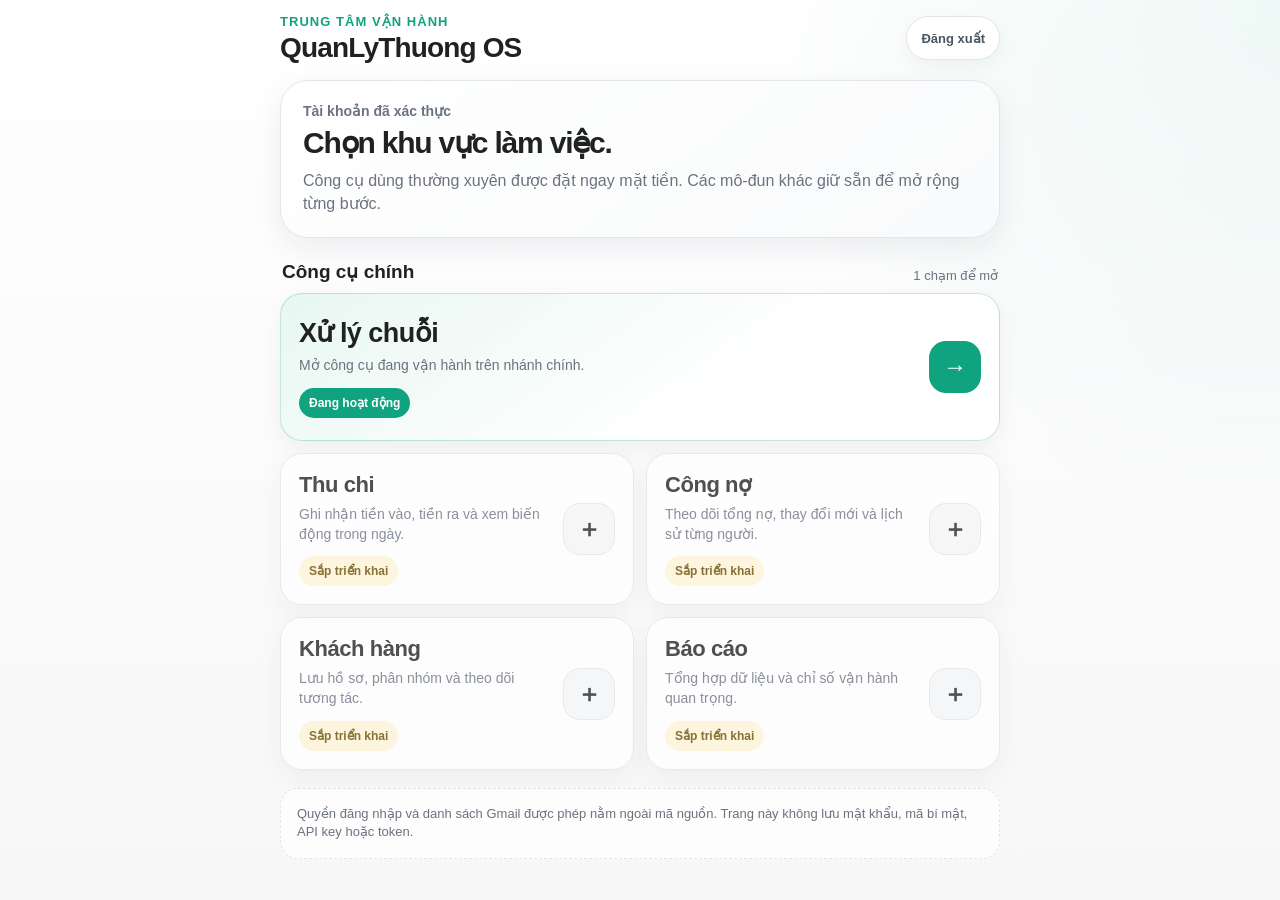
==== commit 2e217a7e: "Add files via upload" ====
--- a/index.html
+++ b/index.html
@@ -1,6998 +1,272 @@
 <!DOCTYPE html>
 <html lang="vi">
 <head>
-  <meta charset="UTF-8" />
-  <meta name="viewport" content="width=device-width, initial-scale=1.0, maximum-scale=1.0" />
-  <title>Xử lý dữ liệu chuỗi v0.6.17</title>
-
-  <style data-source="style.css">
-:root{
-  --bg:#f7f7f8;
-  --panel:rgba(255,255,255,.96);
-  --panel-strong:#fff;
-  --text:#202123;
-  --muted:#6b7280;
-  --line:#e2e5e9;
-  --line-strong:#d5d9de;
-  --accent:#10a37f;
-  --accent-dark:#0d8668;
-  --accent-soft:#e8f7f2;
-  --danger:#b42318;
-  --danger-soft:#fff1f0;
-  --warning:#fff4d6;
-  --shadow:0 10px 30px rgba(15,23,42,.07);
-  --shadow-soft:0 8px 24px rgba(15,23,42,.05);
-  --radius:22px;
-  --radius-sm:16px;
-}
-*{box-sizing:border-box;-webkit-tap-highlight-color:transparent}
-[hidden]{display:none !important}
-html{background:var(--bg);scroll-behavior:smooth}
-body{
-  margin:0;
-  min-height:100vh;
-  min-height:100dvh;
-  color:var(--text);
-  font-family:-apple-system,BlinkMacSystemFont,"SF Pro Display","Segoe UI",Arial,sans-serif;
-  font-size:15px;
-  background:
-    radial-gradient(circle at top right,rgba(16,163,127,.07),transparent 34%),
-    linear-gradient(180deg,#fff 0%,var(--bg) 100%);
-}
-button,input,textarea,a{font:inherit}
-button,a{-webkit-user-select:none;user-select:none}
-.app{
-  width:min(100%,880px);
-  margin:0 auto;
-  padding:
-    calc(env(safe-area-inset-top) + 12px)
-    12px
-    calc(env(safe-area-inset-bottom) + 26px);
-}
-.app-header,
-.panel{
-  background:var(--panel);
-  border:1px solid var(--line);
-  border-radius:var(--radius);
-  box-shadow:var(--shadow-soft);
-}
-.app-header{
-  padding:18px;
-  margin-bottom:12px;
-  background:linear-gradient(145deg,rgba(255,255,255,.99),rgba(249,250,251,.98));
-}
-.topbar-brand{
-  display:flex;
-  align-items:flex-start;
-  justify-content:space-between;
-  gap:14px;
-  margin-bottom:16px;
-}
-.brand-copy small{
-  display:block;
-  margin-bottom:5px;
-  color:var(--accent);
-  font-size:12px;
-  font-weight:850;
-  letter-spacing:.09em;
-  text-transform:uppercase;
-}
-.brand-copy h1{
-  margin:0;
-  font-size:30px;
-  line-height:1.05;
-  letter-spacing:-.04em;
-}
-.portal-link{
-  display:inline-flex;
-  align-items:center;
-  justify-content:center;
-  min-height:42px;
-  padding:0 13px;
-  border:1px solid var(--line);
-  border-radius:999px;
-  background:rgba(255,255,255,.88);
-  color:#4b5563;
-  text-decoration:none;
-  font-size:13px;
-  font-weight:800;
-  white-space:nowrap;
-  box-shadow:0 6px 20px rgba(15,23,42,.05);
-}
-.portal-link:active{transform:scale(.97)}
-.header-title-input{
-  display:block;
-  color:var(--muted);
-  font-size:13px;
-  font-weight:750;
-}
-.field-caption{display:block;margin-bottom:7px}
-.header-title-row{
-  display:grid;
-  grid-template-columns:minmax(0,1fr) 82px;
-  gap:8px;
-  align-items:center;
-}
-.header-title-input input{
-  text-align:left;
-  font-size:17px;
-  font-weight:750;
-}
-.header-save-btn{
-  min-height:46px;
-  margin:0;
-  padding:10px 12px;
-  border-radius:14px;
-  font-size:15px;
-}
-.header-save-btn.saved,
-.save-mini.saved,
-.action-rail button.saved{background:var(--accent-dark)}
-.main-tabs{
-  display:grid;
-  grid-template-columns:repeat(2,1fr);
-  gap:8px;
-  margin:12px 0;
-}
-.main-tabs.history-tabs-v0609{
-  grid-template-columns:minmax(0,1.7fr) minmax(104px,1fr) minmax(104px,1fr);
-  align-items:stretch;
-}
-.main-tab,
-.history-btn-v0609,
-.tab-btn,
-.setting-tile,
-.newwork-tile{
-  border:1px solid var(--line);
-  background:rgba(255,255,255,.88);
-  color:var(--text);
-  box-shadow:0 7px 20px rgba(15,23,42,.045);
-}
-.main-tab{
-  min-height:58px;
-  margin:0;
-  border-radius:18px;
-  font-size:20px;
-}
-.main-tab.active{
-  border-color:rgba(16,163,127,.28);
-  background:linear-gradient(145deg,var(--accent-soft),#fff 72%);
-  color:var(--accent-dark);
-}
-.history-btn-v0609{
-  min-height:58px;
-  margin:0;
-  padding:9px 8px;
-  border-radius:18px;
-  font-size:14px;
-  line-height:1.12;
-}
-.history-btn-v0609:not(:disabled):active{transform:scale(.97);background:var(--accent-soft)}
-.history-btn-v0609:disabled{
-  color:#9aa0a6;
-  background:#f1f2f3;
-  border-color:#e7e9ec;
-  box-shadow:none;
-  cursor:not-allowed;
-  opacity:.82;
-}
-.region-tabs{
-  display:grid;
-  grid-template-columns:repeat(4,1fr);
-  gap:8px;
-  margin:12px 0;
-  padding:5px;
-  border:1px solid var(--line);
-  border-radius:18px;
-  background:rgba(255,255,255,.78);
-  box-shadow:var(--shadow-soft);
-}
-.tab-btn{
-  min-height:46px;
-  margin:0;
-  border:0;
-  border-radius:14px;
-  box-shadow:none;
-  font-size:15px;
-}
-.tab-btn.active{
-  color:#fff;
-  background:var(--accent);
-  box-shadow:0 8px 20px rgba(16,163,127,.22);
-}
-h1{margin:0 0 4px;font-size:24px}
-h2{margin:0 0 10px;font-size:22px;letter-spacing:-.02em}
-p{margin:0 0 8px}
-.hint{color:var(--muted);font-size:13px;font-weight:650;line-height:1.45}
-.panel{
-  padding:16px;
-  margin:12px 0;
-}
-.work-panel{padding-bottom:16px}
-.money-chips{
-  display:grid;
-  grid-template-columns:repeat(3,1fr);
-  gap:10px;
-  margin-bottom:14px;
-}
-.money-chips label{
-  padding:12px;
-  border:1px solid var(--line);
-  border-radius:16px;
-  background:#fafafa;
-  color:var(--muted);
-  font-size:12px;
-  font-weight:800;
-}
-label{display:block;font-size:15px;font-weight:800}
-input,
-textarea{
-  width:100%;
-  border:1px solid var(--line-strong);
-  border-radius:14px;
-  background:#fff;
-  color:var(--text);
-  outline:none;
-  transition:border-color .18s ease,box-shadow .18s ease,background .18s ease;
-}
-input{
-  min-height:46px;
-  padding:8px 10px;
-  font-size:18px;
-  text-align:right;
-}
-textarea{
-  min-height:90px;
-  padding:12px;
-  font-family:"SFMono-Regular",Consolas,"Liberation Mono",monospace;
-  font-size:16px;
-  line-height:1.32;
-  resize:vertical;
-}
-input:focus,textarea:focus{
-  border-color:rgba(16,163,127,.58);
-  box-shadow:0 0 0 4px rgba(16,163,127,.10);
-}
-.money-chips input{
-  min-height:38px;
-  margin-top:5px;
-  padding:4px 0 0;
-  border:0;
-  border-radius:0;
-  background:transparent;
-  color:var(--text);
-  font-size:19px;
-  font-weight:850;
-  box-shadow:none;
-}
-#inputData{
-  min-height:310px;
-  padding:15px;
-  color:#111;
-  font-family:-apple-system,BlinkMacSystemFont,"SF Pro Display","Segoe UI",Arial,sans-serif;
-  font-size:21px;
-  font-weight:760;
-  line-height:1.34;
-  letter-spacing:0;
-  border-radius:18px;
-  background:linear-gradient(180deg,#fff,#fdfdfd);
-}
-.input-workspace{
-  display:grid;
-  grid-template-columns:minmax(0,1fr) 118px;
-  gap:10px;
-  align-items:stretch;
-}
-.action-rail{
-  display:grid;
-  grid-template-columns:1fr;
-  gap:8px;
-  align-content:end;
-}
-button{
-  width:100%;
-  min-height:46px;
-  margin-top:8px;
-  padding:10px 9px;
-  border:0;
-  border-radius:14px;
-  background:var(--accent);
-  color:#fff;
-  font-weight:820;
-  font-size:16px;
-  line-height:1.08;
-  cursor:pointer;
-  box-shadow:0 7px 18px rgba(16,163,127,.18);
-  transition:transform .12s ease,filter .16s ease,box-shadow .16s ease;
-}
-button:active{transform:scale(.975)}
-button:hover{filter:brightness(.985)}
-button.gray,.gray-mini{
-  background:#f2f3f4;
-  color:#4b5563;
-  border:1px solid var(--line);
-  box-shadow:none;
-}
-.action-rail button{
-  min-height:46px;
-  margin:0;
-  padding:8px 6px;
-  font-size:14px;
-}
-.action-rail button:nth-child(2){background:var(--accent-dark)}
-.daily-region-shortcuts{display:grid;grid-template-columns:1fr}
-.daily-region-shortcuts button{
-  min-width:0;
-  min-height:46px;
-  margin:0;
-  padding:7px 5px;
-  font-size:14px;
-  line-height:1.05;
-}
-.auto-run-hint{
-  margin:14px 2px 0;
-  padding:10px 12px;
-  border-radius:14px;
-  background:var(--accent-soft);
-  color:#397264;
-}
-.screen[hidden],
-#main-newwork[hidden],
-#main-sequence[hidden],
-.action-panel[hidden],
-.setting-panel[hidden],
-.newwork-section[hidden]{display:none !important}
-.action-panel{
-  position:fixed;
-  inset:10px;
-  z-index:50;
-  max-width:820px;
-  margin:auto;
-  overflow:auto;
-  border-radius:24px;
-  background:#fff;
-  box-shadow:0 0 0 9999px rgba(15,23,42,.42),0 24px 70px rgba(15,23,42,.22);
-}
-.overlay-title-row{
-  position:sticky;
-  top:-16px;
-  z-index:2;
-  display:grid;
-  grid-template-columns:auto minmax(0,1fr);
-  gap:10px;
-  align-items:center;
-  margin:-16px -16px 14px;
-  padding:14px 16px;
-  border-bottom:1px solid var(--line);
-  background:rgba(255,255,255,.96);
-  backdrop-filter:blur(18px);
-  -webkit-backdrop-filter:blur(18px);
-}
-.overlay-title-row h2{margin:0;text-align:left;font-size:21px}
-.back-mini{
-  width:auto;
-  min-height:40px;
-  margin:0;
-  padding:8px 11px;
-  border-radius:999px;
-  background:#f2f3f4;
-  color:#4b5563;
-  border:1px solid var(--line);
-  box-shadow:none;
-  font-size:13px;
-}
-.panel-title-row{
-  display:grid;
-  grid-template-columns:minmax(0,1fr) auto auto;
-  gap:8px;
-  align-items:center;
-}
-.panel-title-row h2{margin:0}
-.save-mini{
-  width:auto;
-  min-width:74px;
-  min-height:40px;
-  margin:0;
-  padding:8px 12px;
-  border-radius:999px;
-  font-size:13px;
-}
-.grid,.grid3{display:grid;grid-template-columns:repeat(3,1fr);gap:10px}
-.grid2{display:grid;grid-template-columns:repeat(2,1fr);gap:12px}
-.splitPair>div{
-  padding:14px;
-  border:1px solid var(--line);
-  border-radius:18px;
-  background:#fafafa;
-}
-.splitPair textarea{min-height:190px;margin-top:8px}
-#printOutput{min-height:230px}
-.region-data-panel{border-color:var(--line)}
-.region-toggle-grid{
-  display:grid;
-  grid-template-columns:repeat(2,minmax(0,1fr));
-  gap:8px;
-  margin-bottom:8px;
-}
-.region-toggle-btn{
-  margin:0;
-  background:#fff;
-  color:var(--text);
-  border:1px solid var(--line);
-  box-shadow:none;
-  min-height:50px;
-}
-.region-data-grid{display:grid;grid-template-columns:repeat(2,minmax(0,1fr));gap:10px}
-.region-data-grid textarea{min-height:130px}
-.region-overlay-panel textarea{
-  min-height:calc(100vh - 165px);
-  min-height:calc(100dvh - 165px);
-}
-.daily-region-panel textarea{
-  min-height:calc(100vh - 220px);
-  min-height:calc(100dvh - 220px);
-}
-.legacy-daily-box{
-  margin-top:12px;
-  padding-top:12px;
-  border-top:1px dashed var(--line-strong);
-}
-.settings-menu{display:grid;grid-template-columns:1fr;gap:10px}
-.setting-tile,.newwork-tile{
-  min-height:66px;
-  margin:0;
-  border-radius:18px;
-  font-size:20px;
-}
-.setting-tile.active,.newwork-tile.active{background:var(--accent-soft);color:var(--accent-dark)}
-.newwork-menu{display:grid;grid-template-columns:repeat(2,1fr);gap:8px}
-.warning-box{
-  display:grid;
-  gap:6px;
-  margin:8px 0;
-  padding:14px;
-  border:1px solid #f2b8b5;
-  border-radius:16px;
-  background:var(--danger-soft);
-  color:var(--danger);
-}
-.warning-box strong{font-size:19px;line-height:1.1}
-.warning-box span{font-size:15px;font-weight:750;line-height:1.35}
-.tableWrap{
-  overflow:auto;
-  max-height:280px;
-  margin-bottom:10px;
-  border:1px solid var(--line);
-  border-radius:16px;
-  background:#fff;
-}
-table{border-collapse:collapse;width:100%;min-width:680px;font-size:13px}
-th,td{
-  padding:7px;
-  border:1px solid var(--line);
-  vertical-align:top;
-  font-family:"SFMono-Regular",Consolas,monospace;
-}
-th{background:#f3f4f6;font-family:inherit}
-footer{
-  padding:14px 10px 4px;
-  color:#8a919a;
-  text-align:center;
-  font-size:12px;
-  font-weight:650;
-}
-.print-overlay{
-  position:fixed;
-  inset:0;
-  z-index:9999;
-  overflow:auto;
-  min-height:100vh;
-  min-height:100dvh;
-  padding:10px;
-  background:var(--bg);
-}
-.print-overlay-bar{
-  display:grid;
-  grid-template-columns:1fr 94px;
-  gap:8px;
-  align-items:center;
-  width:min(100%,430px);
-  margin:0 auto 8px;
-}
-.print-overlay-bar .back-mini,.print-overlay-bar .save-mini{min-height:42px;margin:0}
-.print-sheet{
-  position:relative;
-  width:100%;
-  max-width:430px;
-  min-height:calc(100vh - 70px);
-  min-height:calc(100dvh - 70px);
-  margin:0 auto;
-  padding:22px 18px;
-  border:1px solid var(--line);
-  border-radius:18px;
-  background:#fff;
-  box-shadow:var(--shadow);
-}
-.print-overlay-head{
-  display:block;
-  margin:0 0 34px;
-  color:#000;
-  font-family:Arial,Helvetica,sans-serif;
-  font-size:32px;
-  font-weight:800;
-  line-height:1.22;
-}
-#printOverlayDate{display:block;padding-right:112px}
-#printOverlayAmount{position:absolute;top:22px;right:18px;text-align:right;white-space:nowrap}
-#printOverlayText{
-  margin:0;
-  white-space:pre-wrap;
-  overflow-wrap:anywhere;
-  color:#000;
-  font-family:Arial,Helvetica,sans-serif;
-  font-size:32px;
-  font-weight:800;
-  line-height:1.22;
-  letter-spacing:0;
-}
-#matchedOutput{min-height:150px}
-#savedInputToday{min-height:190px}
-@media(prefers-reduced-motion:no-preference){
-  .portal-link,.main-tab,.history-btn-v0609,.tab-btn,button,.panel{transition:transform .12s ease,border-color .18s ease,box-shadow .18s ease,background .18s ease}
-}
-@media(max-width:760px){
-  .app{width:min(100%,520px);padding:calc(env(safe-area-inset-top) + 9px) 8px calc(env(safe-area-inset-bottom) + 22px)}
-  .app-header{padding:16px}
-  .brand-copy h1{font-size:27px}
-  .portal-link{min-height:40px;padding:0 11px;font-size:12px}
-  .header-title-row{grid-template-columns:minmax(0,1fr) 72px;gap:7px}
-  .header-save-btn{min-height:42px;padding:8px;font-size:14px}
-  .main-tabs.history-tabs-v0609{grid-template-columns:minmax(0,1.55fr) minmax(86px,1fr) minmax(86px,1fr);gap:7px}
-  .main-tab{min-height:54px;font-size:18px}
-  .history-btn-v0609{min-height:54px;font-size:13px;padding:7px 4px}
-  .region-tabs{gap:5px;padding:4px}
-  .tab-btn{min-height:44px;padding:8px 4px;font-size:14px}
-  .panel{padding:13px;margin:10px 0;border-radius:20px}
-  .money-chips{gap:7px;margin-bottom:11px}
-  .money-chips label{padding:9px 8px;font-size:11px;border-radius:14px}
-  .money-chips input{font-size:17px}
-  #inputData{min-height:300px;padding:13px;font-size:20px}
-  .input-workspace{grid-template-columns:minmax(0,1fr) 96px;gap:7px}
-  .action-rail{gap:6px}
-  .action-rail button,.daily-region-shortcuts button{min-height:42px;font-size:12px;padding:6px 4px}
-  .auto-run-hint{font-size:12px}
-  .grid,.grid2,.grid3,.region-data-grid,.region-toggle-grid{grid-template-columns:1fr}
-  .settings{grid-template-columns:repeat(3,1fr);gap:7px}
-  .settings label{font-size:12px}
-  .settings input{font-size:16px}
-  .action-panel{inset:7px;border-radius:22px}
-  .overlay-title-row{top:-13px;margin:-13px -13px 12px;padding:12px 13px}
-  .panel-title-row{gap:6px}
-  .save-mini{min-width:58px;padding:8px 10px}
-  .region-overlay-panel textarea{min-height:calc(100vh - 150px);min-height:calc(100dvh - 150px)}
-  .daily-region-panel textarea{min-height:calc(100vh - 195px);min-height:calc(100dvh - 195px)}
-  .splitPair>div{padding:11px}
-  .print-overlay{padding:8px}
-  .print-sheet{padding:20px 16px;border-radius:16px}
-  .print-overlay-head,#printOverlayText{font-size:30px}
-}
-@media(max-width:390px){
-  .topbar-brand{align-items:center}
-  .brand-copy h1{font-size:24px}
-  .portal-link{padding:0 10px}
-  .money-chips{grid-template-columns:1fr 1fr}
-  .money-chips label:first-child{grid-column:1/-1}
-  .input-workspace{grid-template-columns:1fr}
-  .action-rail{grid-template-columns:repeat(3,1fr)}
-  .action-rail button,.daily-region-shortcuts button{min-height:44px;font-size:13px}
-  .daily-region-shortcuts{display:contents}
-}
-
-/* v0.6.12 / cache5687 — phản hồi tức thời cho toàn bộ nút bấm */
-@keyframes pressFlashV0612{
-  0%{
-    transform:scale(1);
-    filter:brightness(1) saturate(1);
-    outline-color:rgba(16,163,127,0);
-  }
-  35%{
-    transform:scale(.955);
-    filter:brightness(1.22) saturate(1.12);
-    outline-color:rgba(16,163,127,.72);
-    box-shadow:0 0 0 4px rgba(16,163,127,.24),0 10px 24px rgba(16,163,127,.22);
-  }
-  100%{
-    transform:scale(1);
-    filter:brightness(1) saturate(1);
-    outline-color:rgba(16,163,127,0);
-  }
-}
-button.press-flash-v0612,
-.portal-link.press-flash-v0612,
-[role="button"].press-flash-v0612{
-  touch-action:manipulation;
-  outline:2px solid transparent;
-  outline-offset:1px;
-  animation:pressFlashV0612 .34s ease-out both !important;
-  will-change:transform,filter,box-shadow;
-}
-button.action-failed-v0612{
-  background:#b42318 !important;
-  color:#fff !important;
-  box-shadow:0 7px 18px rgba(180,35,24,.22) !important;
-}
-button:disabled.press-flash-v0612,
-[aria-disabled="true"].press-flash-v0612{
-  animation:none !important;
-}
-@media(prefers-reduced-motion:reduce){
-  @keyframes pressFlashV0612{
-    0%{filter:brightness(1);outline-color:rgba(16,163,127,0)}
-    50%{filter:brightness(1.24);outline-color:rgba(16,163,127,.8);box-shadow:0 0 0 4px rgba(16,163,127,.24)}
-    100%{filter:brightness(1);outline-color:rgba(16,163,127,0)}
-  }
-}
-
-/* v0.6.13 / cache5688 — không đổi giao diện; giữ hiệu ứng phản hồi nút v0.6.12. */
-
-</style>
+  <meta charset="utf-8" />
+  <meta name="viewport" content="width=device-width, initial-scale=1, viewport-fit=cover" />
+  <meta name="theme-color" content="#f7f7f8" />
+  <meta name="robots" content="noindex,nofollow" />
+  <title>QuanLyThuong OS</title>
+  <style>
+    :root{
+      --bg:#f7f7f8;
+      --panel:rgba(255,255,255,.95);
+      --text:#202123;
+      --muted:#6b7280;
+      --line:#e2e5e9;
+      --accent:#10a37f;
+      --accent-soft:#e8f7f2;
+      --warning:#fff4d6;
+      --radius:22px;
+      --shadow:0 10px 30px rgba(15,23,42,.07);
+    }
+    *{box-sizing:border-box;-webkit-tap-highlight-color:transparent}
+    html{background:var(--bg)}
+    body{
+      margin:0;
+      min-height:100vh;
+      min-height:100dvh;
+      color:var(--text);
+      font-family:-apple-system,BlinkMacSystemFont,"SF Pro Display","Segoe UI",sans-serif;
+      background:
+        radial-gradient(circle at top right,rgba(16,163,127,.07),transparent 34%),
+        linear-gradient(180deg,#fff 0%,#f7f7f8 100%);
+    }
+    button,a{font:inherit}
+    .screen{
+      min-height:100vh;
+      min-height:100dvh;
+      padding:
+        calc(env(safe-area-inset-top) + 14px)
+        14px
+        calc(env(safe-area-inset-bottom) + 28px);
+    }
+    .app{width:min(100%,430px);margin:0 auto}
+    .topbar{
+      display:flex;
+      align-items:center;
+      justify-content:space-between;
+      gap:12px;
+      margin-bottom:18px;
+    }
+    .brand small{
+      display:block;
+      color:var(--accent);
+      font-size:13px;
+      font-weight:800;
+      letter-spacing:.08em;
+      text-transform:uppercase;
+      margin-bottom:4px;
+    }
+    .brand h1{
+      margin:0;
+      font-size:28px;
+      line-height:1.05;
+      letter-spacing:-.03em;
+    }
+    .logout-btn{
+      min-height:44px;
+      padding:0 14px;
+      border:1px solid var(--line);
+      border-radius:999px;
+      color:#4b5563;
+      background:rgba(255,255,255,.88);
+      font-size:13px;
+      font-weight:800;
+      box-shadow:0 6px 20px rgba(15,23,42,.05);
+    }
+    .hero{
+      padding:22px;
+      border:1px solid var(--line);
+      border-radius:28px;
+      background:linear-gradient(145deg,rgba(255,255,255,.99),rgba(249,250,251,.99));
+      box-shadow:var(--shadow);
+      margin-bottom:16px;
+    }
+    .hero .eyebrow{
+      color:var(--muted);
+      font-size:14px;
+      font-weight:700;
+      margin-bottom:8px;
+    }
+    .hero h2{
+      margin:0 0 10px;
+      font-size:30px;
+      line-height:1.05;
+      letter-spacing:-.04em;
+    }
+    .hero p{
+      margin:0;
+      color:var(--muted);
+      font-size:16px;
+      line-height:1.45;
+    }
+    .section-title{
+      display:flex;
+      align-items:end;
+      justify-content:space-between;
+      gap:12px;
+      margin:22px 2px 10px;
+    }
+    .section-title h3{margin:0;font-size:19px}
+    .section-title span{color:var(--muted);font-size:13px}
+    .modules{display:grid;gap:12px}
+    .module{
+      width:100%;
+      min-height:118px;
+      padding:18px;
+      border:1px solid var(--line);
+      border-radius:var(--radius);
+      background:var(--panel);
+      color:var(--text);
+      text-decoration:none;
+      display:grid;
+      grid-template-columns:minmax(0,1fr) auto;
+      align-items:center;
+      gap:14px;
+      box-shadow:0 8px 24px rgba(15,23,42,.05);
+    }
+    .module:active{transform:scale(.985)}
+    .module.primary{
+      min-height:148px;
+      border-color:rgba(16,163,127,.25);
+      background:linear-gradient(145deg,var(--accent-soft),rgba(255,255,255,.99) 62%);
+    }
+    .module h4{margin:0 0 7px;font-size:22px;letter-spacing:-.02em}
+    .module.primary h4{font-size:27px}
+    .module p{margin:0;color:var(--muted);font-size:14px;line-height:1.4}
+    .badge{
+      display:inline-flex;
+      align-items:center;
+      min-height:30px;
+      margin-top:12px;
+      padding:0 10px;
+      border-radius:999px;
+      color:#fff;
+      background:var(--accent);
+      font-size:12px;
+      font-weight:850;
+    }
+    .badge.soon{color:#6a4b00;background:var(--warning)}
+    .arrow{
+      display:grid;
+      place-items:center;
+      width:52px;
+      height:52px;
+      border-radius:17px;
+      background:#f5f6f7;
+      border:1px solid var(--line);
+      font-size:24px;
+      font-weight:700;
+    }
+    .module.primary .arrow{background:var(--accent);color:#fff;border-color:transparent}
+    .module.disabled{opacity:.78;cursor:default}
+    .module.disabled:active{transform:none}
+    .note{
+      margin-top:18px;
+      padding:16px;
+      border:1px dashed var(--line);
+      border-radius:18px;
+      color:var(--muted);
+      font-size:13px;
+      line-height:1.45;
+      background:rgba(255,255,255,.72);
+    }
+    @media(min-width:700px){
+      .screen{padding-left:24px;padding-right:24px}
+      .app{width:min(100%,720px)}
+      .modules{grid-template-columns:1fr 1fr}
+      .module.primary{grid-column:1/-1}
+    }
+    @media(prefers-reduced-motion:no-preference){
+      .module{transition:transform .12s ease,border-color .2s ease,box-shadow .2s ease}
+      .module:hover{border-color:#d5d9de;box-shadow:0 12px 32px rgba(15,23,42,.08)}
+    }
+  </style>
 </head>
 <body>
-  <div class="app">
-    <header class="app-header">
-      <div class="topbar-brand">
-        <div class="brand-copy">
-          <small>QuanLyThuong OS</small>
-          <h1>Xử lý chuỗi</h1>
-        </div>
-        <a class="portal-link" href="../" aria-label="Quay về trang chính">← Trang chính</a>
+  <section class="screen" aria-label="Trang điều hành">
+    <main class="app">
+      <header class="topbar">
+        <div class="brand">
+          <small>Trung tâm vận hành</small>
+          <h1>QuanLyThuong OS</h1>
+        </div>
+        <button class="logout-btn" type="button" onclick="logout()">Đăng xuất</button>
+      </header>
+
+      <section class="hero">
+        <div class="eyebrow">Tài khoản đã xác thực</div>
+        <h2>Chọn khu vực làm việc.</h2>
+        <p>Công cụ dùng thường xuyên được đặt ngay mặt tiền. Các mô-đun khác giữ sẵn để mở rộng từng bước.</p>
+      </section>
+
+      <div class="section-title">
+        <h3>Công cụ chính</h3>
+        <span>1 chạm để mở</span>
       </div>
-      <label class="header-title-input">
-        <span class="field-caption">Tên công việc / ghi chú</span>
-        <span class="header-title-row">
-          <input id="appTitleInput" value="Xử lý dữ liệu chuỗi" oninput="saveAppTitle()" />
-          <button type="button" class="header-save-btn" onclick="saveAppTitleNote(this)">Lưu</button>
-        </span>
-      </label>
-    </header>
-
-    <nav class="main-tabs history-tabs-v0609" aria-label="Xử lý chuỗi và lịch sử thao tác">
-      <button type="button" class="main-tab active" data-main="sequence" onclick="showMainWorkspace('sequence')">Xử lý chuỗi</button>
-      <button id="undoBtnV0609" type="button" class="history-btn-v0609" onclick="undoSequenceV0609()" disabled aria-label="Quay lại thao tác vừa rồi">↶ Quay lại</button>
-      <button id="redoBtnV0609" type="button" class="history-btn-v0609" onclick="redoSequenceV0609()" disabled aria-label="Tiến lên thao tác vừa quay lại">Tiến lên ↷</button>
-    </nav>
-
-    <div id="main-sequence">
-    <nav class="region-tabs" aria-label="Chọn màn hình">
-      <button type="button" class="tab-btn active" data-tab="MN" onclick="selectWorkspace('MN')">Vùng A</button>
-      <button type="button" class="tab-btn" data-tab="MT" onclick="selectWorkspace('MT')">Vùng B</button>
-      <button type="button" class="tab-btn" data-tab="HN" onclick="selectWorkspace('HN')">Vùng C</button>
-      <button type="button" class="tab-btn" data-tab="SETTINGS" onclick="selectWorkspace('SETTINGS')">Cài đặt</button>
-    </nav>
-
-    <main id="workScreen" class="screen">
-      <section class="panel work-panel">
-        <div class="money-chips">
-          <label>Giá trị đầu vào:
-            <input id="inputValue" readonly value="">
-          </label>
-          <label>Giá trị phù hợp:
-            <input id="matchedValue" readonly value="0">
-          </label>
-          <label>Chênh lệch:
-            <input id="remainingValue" readonly value="">
-          </label>
-        </div>
-
-        <div class="input-workspace">
-          <textarea id="inputData" placeholder="Dán dữ liệu vào đây..."></textarea>
-          <div class="action-rail">
-            <button type="button" onclick="openPrintOverlay(this)">In</button>
-            <button type="button" onclick="openSplitPanelAndSave()">Tách</button>
-            <button type="button" onclick="openRegionDataPanel('exclusion')">Loại trừ</button>
-            <button type="button" onclick="openRegionDataPanel('reference')">Tham chiếu</button>
-            <div class="daily-region-shortcuts" aria-label="Dữ liệu trong ngày của vùng đang chọn">
-              <button id="dailyRegionShortcutBtn" type="button" onclick="openDailyRegionPanel(activeWorkspace)">Ngày A</button>
-            </div>
-            <button type="button" class="gray" onclick="clearRun()">Xóa</button>
-          </div>
-        </div>
-        <p class="hint auto-run-hint">Tự chạy khi anh nhập hoặc dán dữ liệu. Dữ liệu từng Vùng A / B / C chỉ được giữ riêng trong phiên hiện tại; tải lại trang sẽ để trống.</p>
+
+      <section class="modules" aria-label="Danh sách công cụ">
+        <a class="module primary" href="./xulychuoi/">
+          <div>
+            <h4>Xử lý chuỗi</h4>
+            <p>Mở công cụ đang vận hành trên nhánh chính.</p>
+            <span class="badge">Đang hoạt động</span>
+          </div>
+          <span class="arrow" aria-hidden="true">→</span>
+        </a>
+
+        <div class="module disabled" aria-disabled="true">
+          <div>
+            <h4>Thu chi</h4>
+            <p>Ghi nhận tiền vào, tiền ra và xem biến động trong ngày.</p>
+            <span class="badge soon">Sắp triển khai</span>
+          </div>
+          <span class="arrow" aria-hidden="true">＋</span>
+        </div>
+
+        <div class="module disabled" aria-disabled="true">
+          <div>
+            <h4>Công nợ</h4>
+            <p>Theo dõi tổng nợ, thay đổi mới và lịch sử từng người.</p>
+            <span class="badge soon">Sắp triển khai</span>
+          </div>
+          <span class="arrow" aria-hidden="true">＋</span>
+        </div>
+
+        <div class="module disabled" aria-disabled="true">
+          <div>
+            <h4>Khách hàng</h4>
+            <p>Lưu hồ sơ, phân nhóm và theo dõi tương tác.</p>
+            <span class="badge soon">Sắp triển khai</span>
+          </div>
+          <span class="arrow" aria-hidden="true">＋</span>
+        </div>
+
+        <div class="module disabled" aria-disabled="true">
+          <div>
+            <h4>Báo cáo</h4>
+            <p>Tổng hợp dữ liệu và chỉ số vận hành quan trọng.</p>
+            <span class="badge soon">Sắp triển khai</span>
+          </div>
+          <span class="arrow" aria-hidden="true">＋</span>
+        </div>
       </section>
 
-      <section id="panel-region-exclusion" class="panel action-panel region-overlay-panel" hidden>
-        <div class="overlay-title-row">
-          <button type="button" class="back-mini" onclick="closeActionPanels()">Quay về</button>
-          <h2>Loại trừ</h2>
-        </div>
-        <div class="panel-title-row">
-          <label id="activeExclusionLabel" class="region-data-box">Loại trừ Vùng A</label>
-          <button type="button" class="save-mini" onclick="saveRegionRelatedData(this)">Lưu</button>
-          <button type="button" class="save-mini gray-mini" onclick="clearRegionRelatedData('exclusion')">Xóa</button>
-        </div>
-        <textarea id="activeExclusionData" placeholder="Dữ liệu loại trừ của vùng đang chọn..."></textarea>
-      </section>
-
-      <section id="panel-region-reference" class="panel action-panel region-overlay-panel" hidden>
-        <div class="overlay-title-row">
-          <button type="button" class="back-mini" onclick="closeActionPanels()">Quay về</button>
-          <h2>Tham chiếu</h2>
-        </div>
-        <div class="panel-title-row">
-          <label id="activeReferenceLabel" class="region-data-box">Tham chiếu Vùng A</label>
-          <button type="button" class="save-mini" onclick="saveRegionRelatedData(this)">Lưu</button>
-          <button type="button" class="save-mini gray-mini" onclick="clearRegionRelatedData('reference')">Xóa</button>
-        </div>
-        <textarea id="activeReferenceData" placeholder="Dữ liệu tham chiếu của vùng đang chọn..."></textarea>
-      </section>
-
-      <section id="panel-daily-region" class="panel action-panel daily-region-panel" hidden>
-        <div class="overlay-title-row">
-          <button type="button" class="back-mini" onclick="closeActionPanels()">Quay về</button>
-          <h2 id="dailyRegionPanelTitle">Dữ liệu trong ngày — Vùng A</h2>
-        </div>
-        <div class="panel-title-row">
-          <span></span>
-          <button type="button" class="save-mini" onclick="copyText('dailyRegionOutput', this)">Sao chép</button>
-          <button type="button" class="save-mini gray-mini" onclick="clearSelectedDailyRegionV0598(this)">Xóa</button>
-        </div>
-        <textarea id="dailyRegionOutput" readonly placeholder="Chưa có dữ liệu trong ngày của vùng này..."></textarea>
-      </section>
-
-      <section id="panel-copy" class="panel action-panel" hidden>
-        <div class="overlay-title-row">
-          <button type="button" class="back-mini" onclick="closeActionPanels()">Quay về</button>
-          <h2>In</h2>
-        </div>
-        <div class="panel-title-row">
-          <span></span>
-          <button type="button" class="save-mini" onclick="copyPrintFast(this)">Sao chép</button>
-        </div>
-        <textarea id="printOutput" readonly placeholder="Dữ liệu đã chuẩn tên vùng, giữ cấu trúc gốc, tự xuống dòng..."></textarea>
-      </section>
-
-      <section id="panel-split" class="panel action-panel" hidden>
-        <div class="overlay-title-row">
-          <button type="button" class="back-mini" onclick="closeActionPanels()">Quay về</button>
-          <h2>Đã xử lý / Giữ nguyên</h2>
-        </div>
-        <div class="grid2 splitPair">
-          <div>
-            <div class="panel-title-row">
-              <label for="processedOutput">Đã xử lý</label>
-              <span></span>
-              <button type="button" class="save-mini gray-mini" onclick="clearProcessedSplitOutput(this)">Xóa</button>
-            </div>
-            <textarea id="processedOutput" readonly></textarea>
-            <button type="button" onclick="copyText('processedOutput', this)">Sao chép phần đã xử lý</button>
-          </div>
-          <div>
-            <label for="unchangedOutput">Giữ nguyên</label>
-            <textarea id="unchangedOutput" readonly></textarea>
-            <button type="button" onclick="copyText('unchangedOutput', this)">Sao chép phần giữ nguyên</button>
-          </div>
-        </div>
-      </section>
-    </main>
-
-    <main id="settingsScreen" class="screen" hidden>
-      <section class="panel settings-menu">
-        <button type="button" class="setting-tile" onclick="toggleSettingsPanel('weights')">Quy tắc quy đổi</button>
-      </section>
-
-      <section id="settings-weights" class="panel settings-panel save-panel setting-panel" hidden>
-        <div class="panel-title-row">
-          <h2>Quy tắc quy đổi / cài đặt</h2>
-          <button type="button" class="save-mini" onclick="saveSettingsData()">Lưu</button>
-        </div>
-        <div class="grid settings">
-          <label>Hệ số chung <input id="scaleFactor" value="0.8"></label>
-          <label>Kết hợp 2 nguồn <input id="weightPair2Sources" value="550"></label>
-          <label>Kết hợp trong 1 nguồn <input id="weightPair1Source" value="750"></label>
-          <label>Kết hợp vùng C <input id="weightPairRegionC" value="650"></label>
-          <label>Chuỗi 2 ký tự <input id="weightLength2" value="75"></label>
-          <label>Chuỗi 3 ký tự <input id="weightLength3" value="630"></label>
-          <label>Chuỗi 4 ký tự <input id="weightLength4" value="5500"></label>
-          <label>Giới hạn chuỗi 2 ký tự <input id="limitLength2" value="10"></label>
-          <label>Giới hạn kết hợp <input id="limitPair" value="1"></label>
-        </div>
-      </section>
-
-      <div class="hidden-data-fields" hidden>
-        <textarea id="excludeA"></textarea>
-        <textarea id="excludeB"></textarea>
-        <textarea id="excludeC"></textarea>
-        <textarea id="referenceA"></textarea>
-        <textarea id="referenceB"></textarea>
-        <textarea id="referenceC"></textarea>
+      <div class="note">
+        Quyền đăng nhập và danh sách Gmail được phép nằm ngoài mã nguồn. Trang này không lưu mật khẩu, mã bí mật, API key hoặc token.
       </div>
     </main>
-    </div>
-
-    <main id="main-newwork" hidden>
-      <section class="panel newwork-panel">
-        <h2>Làm việc mới</h2>
-        <p class="hint">Màn này chỉ để thử cấu trúc bật/mở. Chưa gắn công thức xử lý thật.</p>
-      </section>
-
-      <section class="panel newwork-menu">
-        <button type="button" class="newwork-tile active" data-panel="new-data" onclick="showNewWorkPanel('new-data')">Dữ liệu</button>
-        <button type="button" class="newwork-tile" data-panel="new-process" onclick="showNewWorkPanel('new-process')">Xử lý</button>
-        <button type="button" class="newwork-tile" data-panel="new-report" onclick="showNewWorkPanel('new-report')">Báo cáo</button>
-        <button type="button" class="newwork-tile" data-panel="new-setting" onclick="showNewWorkPanel('new-setting')">Cài đặt</button>
-      </section>
-
-      <section id="new-data" class="panel newwork-section">
-        <div class="panel-title-row">
-          <h2>Dữ liệu</h2>
-          <button type="button" class="save-mini" onclick="saveNewWorkData()">Lưu</button>
-          <button type="button" class="save-mini gray-mini" onclick="clearNewWorkData()">Xóa</button>
-        </div>
-        <textarea id="newWorkData" placeholder="Dán dữ liệu thử vào đây..."></textarea>
-      </section>
-
-      <section id="new-process" class="panel newwork-section" hidden>
-        <h2>Xử lý</h2>
-        <textarea id="newWorkProcess" readonly placeholder="Vùng xử lý thử sẽ hiện ở đây..."></textarea>
-      </section>
-
-      <section id="new-report" class="panel newwork-section" hidden>
-        <h2>Báo cáo</h2>
-        <textarea id="newWorkReport" readonly placeholder="Vùng báo cáo thử sẽ hiện ở đây..."></textarea>
-      </section>
-
-      <section id="new-setting" class="panel newwork-section" hidden>
-        <h2>Cài đặt</h2>
-        <div class="warning-box">
-          <strong>CẢNH BÁO DỮ LIỆU CẦN ẨN</strong>
-          <span>Tên thật, SĐT, địa chỉ, CCCD, tài khoản ngân hàng, ghi chú riêng tư.</span>
-        </div>
-      </section>
-    </main>
-
-    <section class="panel parsed-results-panel" style="display:none !important;">
-      <h2>Dữ liệu đã chuẩn hóa</h2>
-      <textarea id="parsedReference" readonly></textarea>
-    </section>
-
-    <section class="panel intermediate-panel" style="display:none !important;">
-      <h2>Bảng trung gian</h2>
-      <div class="tableWrap">
-        <table id="intermediateTable">
-          <thead>
-            <tr>
-              <th>Khối</th>
-              <th>Vùng xét</th>
-              <th>Loại</th>
-              <th>Phần tử</th>
-              <th>Mức</th>
-              <th>Vùng</th>
-              <th>Giá trị</th>
-            </tr>
-          </thead>
-          <tbody></tbody>
-        </table>
-      </div>
-      <textarea id="auditDetail" readonly placeholder="Dạng chữ của bảng trung gian..."></textarea>
-    </section>
-
-    <footer>Xử lý dữ liệu chuỗi v0.6.17 — sửa lỗi chạy và tách nhóm b/xc ngay trong kết quả chính</footer>
-  </div>
-  <section id="printOverlay" class="print-overlay" hidden>
-    <div class="print-overlay-bar">
-      <button type="button" class="back-mini" onclick="closePrintOverlay()">Quay về</button>
-      <button type="button" class="save-mini" onclick="copyPrintOverlay(this)">Sao chép</button>
-    </div>
-    <div class="print-sheet">
-      <div id="printOverlayHead" class="print-overlay-head">
-        <span id="printOverlayDate"></span>
-        <span id="printOverlayAmount"></span>
-      </div>
-      <pre id="printOverlayText"></pre>
-    </div>
   </section>
 
-  <script data-source="app.js">
-// Xử lý dữ liệu chuỗi v0.5.98 — dữ liệu trong ngày độc lập theo Vùng A / B / C
-// Đầu vào -> bảng trung gian -> quy đổi theo cấu hình
-// Xuất: chuẩn tên nguồn, nhóm cùng cấu trúc, xuống dòng tối đa 20 ký tự
-
-const REGION_A_SCHEDULE = {
-  1:["Tpho","Dthap","Cmau"],
-  2:["Btre","Vtau","Blieu"],
-  3:["Dnai","Ctho","Strang"],
-  4:["Tninh","Agiang","Bthuan"],
-  5:["Vlong","Bduong","Tvinh"],
-  6:["Tpho","Lan","Bphuoc","Hgiang"],
-  0:["Tgiang","Kgiang","Dlat"]
-};
-const REGION_B_SCHEDULE = {
-  1:["Pyen","Hue"],
-  2:["Dlac","Qnam"],
-  3:["Dnang","Khoa"],
-  4:["Bdinh","Qtri","Qbinh"],
-  5:["Glai","Nthuan"],
-  6:["Dnang","Qngai","Dnong"],
-  0:["Ktum","Khoa","Hue"]
-};
-
-const KNOWN_SOURCE_CODES = [
-  "Tninh","Agiang","Bthuan","Dnai","Ctho","Strang","Tpho","Dthap","Cmau",
-  "Btre","Vtau","Blieu","Vlong","Bduong","Tvinh","Lan","Bphuoc","Hgiang",
-  "Tgiang","Kgiang","Dlat","Pyen","Hue","Dlac","Qnam","Dnang","Khoa",
-  "Bdinh","Qtri","Qbinh","Glai","Nthuan","Qngai","Dnong","Ktum","HN"
-];
-
-const SOURCE_ALIAS_MAP = {
-  "tay ninh":"Tninh","tây ninh":"Tninh","tninh":"Tninh",
-  "an giang":"Agiang","agiang":"Agiang",
-  "binh thuan":"Bthuan","bình thuận":"Bthuan","bthuan":"Bthuan",
-  "dong nai":"Dnai","đồng nai":"Dnai","dnai":"Dnai",
-  "can tho":"Ctho","cần thơ":"Ctho","ctho":"Ctho",
-  "soc trang":"Strang","sóc trăng":"Strang","strang":"Strang",
-  "tp hcm":"Tpho","tp.hcm":"Tpho","tphcm":"Tpho","tpho":"Tpho",
-  "dong thap":"Dthap","đồng tháp":"Dthap","dthap":"Dthap",
-  "ca mau":"Cmau","cà mau":"Cmau","cmau":"Cmau",
-  "ben tre":"Btre","bến tre":"Btre","btre":"Btre",
-  "vung tau":"Vtau","vũng tàu":"Vtau","vtau":"Vtau",
-  "bac lieu":"Blieu","bạc liêu":"Blieu","blieu":"Blieu",
-  "vinh long":"Vlong","vĩnh long":"Vlong","vlong":"Vlong",
-  "binh duong":"Bduong","bình dương":"Bduong","bduong":"Bduong",
-  "tra vinh":"Tvinh","trà vinh":"Tvinh","tvinh":"Tvinh",
-  "long an":"Lan","lan":"Lan",
-  "binh phuoc":"Bphuoc","bình phước":"Bphuoc","bphuoc":"Bphuoc",
-  "hau giang":"Hgiang","hậu giang":"Hgiang","hgiang":"Hgiang",
-  "tien giang":"Tgiang","tiền giang":"Tgiang","tgiang":"Tgiang",
-  "kien giang":"Kgiang","kiên giang":"Kgiang","kgiang":"Kgiang",
-  "da lat":"Dlat","đà lạt":"Dlat","dlat":"Dlat","lam dong":"Dlat","lâm đồng":"Dlat",
-
-  "phu yen":"Pyen","phú yên":"Pyen","pyen":"Pyen",
-  "hue":"Hue","huế":"Hue",
-  "dak lak":"Dlac","đắk lắk":"Dlac","dac lac":"Dlac","đắc lắc":"Dlac","dlac":"Dlac",
-  "quang nam":"Qnam","quảng nam":"Qnam","qnam":"Qnam",
-  "da nang":"Dnang","đà nẵng":"Dnang","dnang":"Dnang",
-  "khanh hoa":"Khoa","khánh hòa":"Khoa","khoa":"Khoa",
-  "binh dinh":"Bdinh","bình định":"Bdinh","bdinh":"Bdinh",
-  "quang tri":"Qtri","quảng trị":"Qtri","qtri":"Qtri",
-  "quang binh":"Qbinh","quảng bình":"Qbinh","qbinh":"Qbinh",
-  "gia lai":"Glai","glai":"Glai",
-  "ninh thuan":"Nthuan","ninh thuận":"Nthuan","nthuan":"Nthuan",
-  "quang ngai":"Qngai","quảng ngãi":"Qngai","qngai":"Qngai",
-  "dak nong":"Dnong","đắk nông":"Dnong","dnong":"Dnong",
-  "kon tum":"Ktum","ktum":"Ktum",
-  "ha noi":"HN","hà nội":"HN","hn":"HN","mb":"HN"
-};
-
-// Các mã ngắn dưới đây chỉ được giữ để đọc dữ liệu cũ; logic nội bộ và giao diện dùng thuật ngữ trung tính.
-const LEGACY_TYPE_TOKEN_RE = "(bdao|xcdao|xcdau|xcduoi|duoi|dau|dd|dv|da|b|xc)";
-const STORAGE_KEYS = {
-  settings: "sequence.v1.saved.settings",
-  exclusions: "sequence.v1.saved.exclusions",
-  references: "sequence.v1.saved.references",
-  dailyInputPrefix: "sequence.v1.dailyInput.",
-  appTitle: "sequence.v1.appTitle",
-  newWorkData: "sequence.v1.newWorkData",
-  activeWorkspace: "sequence.v1.activeWorkspace",
-  lastWorkRegion: "sequence.v1.lastWorkRegion",
-  workspacePrefix: "sequence.v1.workspace."
-};
-// Chỉ dùng để đọc dữ liệu đã lưu bởi bản cũ; mọi lần ghi mới dùng khóa trung tính ở trên.
-const LEGACY_STORAGE_KEYS = {
-  settings: "pxso.v0.saved.settings",
-  exclusions: "pxso.v0.saved.xoa",
-  references: "pxso.v0.saved.results",
-  dailyInputPrefix: "pxso.v0.dailyInput.",
-  appTitle: "pxso.v0.5.58.appTitle",
-  newWorkData: "pxso.v0.5.45.newWorkData",
-  activeWorkspace: "pxso.v0.5.40.activeWorkspace",
-  lastWorkRegion: "pxso.v0.5.40.lastWorkRegion",
-  workspacePrefix: "pxso.v0.5.40.workspace."
-};
-const WEIGHT_SETTING_IDS = ["scaleFactor","weightPair2Sources","weightPair1Source","weightPairRegionC","weightLength2","weightLength3","weightLength4","limitLength2","limitPair"];
-let activeWorkspace = "MN";
-// Dữ liệu nhập A/B/C chỉ tồn tại trong phiên trang hiện tại; không lưu lâu dài trong localStorage.
-const SESSION_WORKSPACE_INPUTS = { MN:"", MT:"", HN:"" };
-
-function dayIndex(){ return new Date().getDay(); }
-function dateKey(){
-  const d = new Date();
-  return [
-    d.getFullYear(),
-    String(d.getMonth() + 1).padStart(2, "0"),
-    String(d.getDate()).padStart(2, "0")
-  ].join("-");
-}
-function el(id){ return document.getElementById(id); }
-function val(id){ return (el(id)?.value || ""); }
-function setVal(id, v){ if(el(id)) el(id).value = v == null ? "" : String(v); }
-function scrollTextTop(id){
-  const x = el(id);
-  if(x && typeof x.scrollTop === "number") x.scrollTop = 0;
-}
-
-function debounce(fn, delay=280){
-  let t;
-  return function(...args){
-    clearTimeout(t);
-    t = setTimeout(()=>fn.apply(this,args), delay);
-  };
-}
-
-function workspaceKey(region=activeWorkspace){
-  return STORAGE_KEYS.workspacePrefix + region;
-}
-function saveActiveWorkspaceInput(){
-  if(!["MN","MT","HN"].includes(activeWorkspace)) return;
-  SESSION_WORKSPACE_INPUTS[activeWorkspace] = val("inputData");
-}
-function loadWorkspaceInput(region){
-  const targetRegion = ["MN","MT","HN"].includes(region) ? region : "MN";
-  setVal("inputData", SESSION_WORKSPACE_INPUTS[targetRegion] || "");
-}
-function purgePersistentWorkspaceInputsV0601(){
-  ["MN","MT","HN"].forEach(region=>{
-    try{
-      localStorage.removeItem(workspaceKey(region));
-      localStorage.removeItem(LEGACY_STORAGE_KEYS.workspacePrefix + region);
-    }catch(e){
-      console.error(e);
-    }
-  });
-}
-function regionUiName(region=activeWorkspace){
-  if(region === "MT") return "Vùng B";
-  if(region === "HN") return "Vùng C";
-  return "Vùng A";
-}
-function regionShortName(region=activeWorkspace){
-  if(region === "MT") return "B";
-  if(region === "HN") return "C";
-  return "A";
-}
-function regionDisplayCode(region){
-  return regionShortName(region);
-}
-function regionRelatedIds(region=activeWorkspace){
-  if(region === "MT") return {exclusion:"excludeB", reference:"referenceB"};
-  if(region === "HN") return {exclusion:"excludeC", reference:"referenceC"};
-  return {exclusion:"excludeA", reference:"referenceA"};
-}
-function syncRegionRelatedPanel(){
-  if(!["MN","MT","HN"].includes(activeWorkspace)) return;
-  const ids = regionRelatedIds(activeWorkspace);
-  const shortName = regionShortName(activeWorkspace);
-  const uiName = regionUiName(activeWorkspace);
-  const title = el("regionDataTitle");
-  const exclusionLabel = el("activeExclusionLabel");
-  const referenceLabel = el("activeReferenceLabel");
-
-  if(title) title.textContent = "Dữ liệu liên quan " + uiName;
-  if(exclusionLabel) exclusionLabel.textContent = "Loại trừ " + shortName;
-  if(referenceLabel) referenceLabel.textContent = "Tham chiếu " + shortName;
-  const dailyShortcut = el("dailyRegionShortcutBtn");
-  if(dailyShortcut) dailyShortcut.textContent = "Ngày " + shortName;
-  setVal("activeExclusionData", val(ids.exclusion));
-  setVal("activeReferenceData", val(ids.reference));
-}
-function toggleRegionDataBox(kind){
-  openRegionDataPanel(kind);
-}
-function openRegionDataPanel(kind){
-  syncRegionRelatedPanel();
-  closeActionPanels();
-  const panel = el(kind === "reference" ? "panel-region-reference" : "panel-region-exclusion");
-  if(panel) panel.hidden = false;
-}
-function saveRegionRelatedData(btn){
-  if(!["MN","MT","HN"].includes(activeWorkspace)) return;
-  const ids = regionRelatedIds(activeWorkspace);
-  setVal(ids.exclusion, val("activeExclusionData"));
-  setVal(ids.reference, val("activeReferenceData"));
-  writeStorage(STORAGE_KEYS.exclusions, collectValues(["excludeA","excludeB","excludeC"]));
-  writeStorage(STORAGE_KEYS.references, collectValues(["referenceA","referenceB","referenceC"]));
-  parseReferencesOnly();
-  runAll();
-  if(btn) flashSaveButton(btn);
-}
-function clearRegionRelatedData(kind){
-  if(!["MN","MT","HN"].includes(activeWorkspace)) return;
-  const ids = regionRelatedIds(activeWorkspace);
-
-  if(kind === "reference"){
-    setVal("activeReferenceData", "");
-    setVal(ids.reference, "");
-    writeStorage(STORAGE_KEYS.references, collectValues(["referenceA","referenceB","referenceC"]));
-    parseReferencesOnly();
-  }else{
-    setVal("activeExclusionData", "");
-    setVal(ids.exclusion, "");
-    writeStorage(STORAGE_KEYS.exclusions, collectValues(["excludeA","excludeB","excludeC"]));
-  }
-
-  runAll();
-}
-function setActiveTab(tab){
-  document.querySelectorAll(".tab-btn").forEach(btn=>{
-    btn.classList.toggle("active", btn.dataset.tab === tab);
-  });
-}
-function saveAppTitle(){
-  try{
-    localStorage.setItem(STORAGE_KEYS.appTitle, val("appTitleInput"));
-  }catch(e){
-    console.error(e);
-  }
-}
-function saveAppTitleNote(btn){
-  saveAppTitle();
-  flashActionButton(btn, "Đã lưu", "Lưu");
-}
-function loadAppTitle(){
-  try{
-    const title = readTextWithLegacy(STORAGE_KEYS.appTitle, LEGACY_STORAGE_KEYS.appTitle);
-    if(title) setVal("appTitleInput", title);
-  }catch(e){
-    console.error(e);
-  }
-}
-function showMainWorkspace(name){
-  const isNew = name === "newwork";
-  const sequenceWorkspace = el("main-sequence");
-  const newwork = el("main-newwork");
-  if(sequenceWorkspace) sequenceWorkspace.hidden = isNew;
-  if(newwork) newwork.hidden = !isNew;
-  document.querySelectorAll(".main-tab").forEach(btn=>{
-    btn.classList.toggle("active", btn.dataset.main === (isNew ? "newwork" : "sequence"));
-  });
-}
-function showNewWorkPanel(id){
-  document.querySelectorAll(".newwork-section").forEach(panel=>{
-    panel.hidden = panel.id !== id;
-  });
-  document.querySelectorAll(".newwork-tile").forEach(btn=>{
-    btn.classList.toggle("active", btn.dataset.panel === id);
-  });
-}
-function updateNewWorkPreview(){
-  const text = val("newWorkData").trim();
-  const lineCount = text ? text.split(/\n+/).filter(Boolean).length : 0;
-  setVal("newWorkProcess", text ? `Dữ liệu thử đã nhận: ${lineCount} dòng\n\n${text}` : "");
-  setVal("newWorkReport", text ? `Báo cáo thử\n- Trạng thái: đã có dữ liệu\n- Số dòng: ${lineCount}\n- Ghi chú: chưa gắn công thức thật.` : "");
-}
-function saveNewWorkData(){
-  try{
-    localStorage.setItem(STORAGE_KEYS.newWorkData, val("newWorkData"));
-    updateNewWorkPreview();
-    flashSaveButton(document.querySelector("#new-data .save-mini"));
-  }catch(e){
-    console.error(e);
-  }
-}
-function clearNewWorkData(){
-  setVal("newWorkData", "");
-  setVal("newWorkProcess", "");
-  setVal("newWorkReport", "");
-  try{
-    localStorage.removeItem(STORAGE_KEYS.newWorkData);
-  }catch(e){
-    console.error(e);
-  }
-}
-function loadNewWorkData(){
-  try{
-    setVal("newWorkData", readTextWithLegacy(STORAGE_KEYS.newWorkData, LEGACY_STORAGE_KEYS.newWorkData));
-  }catch(e){
-    setVal("newWorkData", "");
-  }
-  updateNewWorkPreview();
-}
-function closeActionPanels(){
-  ["panel-copy","panel-split","panel-region-exclusion","panel-region-reference","panel-daily-region"].forEach(id=>{
-    const panel = el(id);
-    if(panel) panel.hidden = true;
-  });
-}
-function toggleActionPanel(name){
-  const panel = el("panel-" + name);
-  if(!panel) return;
-  const shouldOpen = panel.hidden;
-  closeActionPanels();
-  panel.hidden = !shouldOpen;
-}
-function closeSettingsPanels(){
-  document.querySelectorAll(".setting-panel").forEach(panel=>panel.hidden = true);
-  document.querySelectorAll(".setting-tile").forEach(btn=>btn.classList.remove("active"));
-}
-function toggleSettingsPanel(name){
-  const panel = el("settings-" + name);
-  if(!panel) return;
-  const shouldOpen = panel.hidden;
-  closeSettingsPanels();
-  panel.hidden = !shouldOpen;
-  const tile = Array.from(document.querySelectorAll(".setting-tile")).find(btn => btn.getAttribute("onclick") && btn.getAttribute("onclick").includes("'" + name + "'"));
-  if(tile) tile.classList.toggle("active", shouldOpen);
-}
-function selectWorkspace(tab){
-  saveActiveWorkspaceInput();
-  const workScreen = el("workScreen");
-  const settingsScreen = el("settingsScreen");
-  activeWorkspace = tab === "SETTINGS" ? activeWorkspace : tab;
-
-  try{
-    localStorage.setItem(STORAGE_KEYS.activeWorkspace, tab);
-    if(tab !== "SETTINGS") localStorage.setItem(STORAGE_KEYS.lastWorkRegion, tab);
-  }catch(e){
-    console.error(e);
-  }
-
-  setActiveTab(tab);
-  if(tab === "SETTINGS"){
-    if(workScreen) workScreen.hidden = true;
-    if(settingsScreen) settingsScreen.hidden = false;
-    closeActionPanels();
-    return;
-  }
-
-  if(workScreen) workScreen.hidden = false;
-  if(settingsScreen) settingsScreen.hidden = true;
-  closeSettingsPanels();
-  loadWorkspaceInput(tab);
-  syncRegionRelatedPanel();
-  if(val("inputData").trim()) runAll();
-  else clearRun();
-}
-
-
-function getRate(){
-  let s = val("scaleFactor").trim().replace(",",".").replace("%","");
-  let n = parseFloat(s);
-  if(isNaN(n)) n = 0.8;
-  if(n > 1) n = n / 100;
-  return n;
-}
-function getNum(id, fallback){
-  let n = parseFloat(val(id).trim().replace(",","."));
-  return isNaN(n) ? fallback : n;
-}
-function fmtN(n){
-  const x = Math.round((Number(n)||0)*100)/100;
-  return String(x).replace(".",",").replace(/,0$/,"");
-}
-function money(n){
-  // Hiển thị đúng số lẻ 0,1k, không làm tròn lên.
-  // Ví dụ: 595.2 -> 595,2k; 57.6 -> 57,6k; 16 -> 16k
-  const x = Math.round((Number(n)||0)*10)/10;
-  let s = String(x).replace(".",",");
-  if(s.endsWith(",0")) s = s.slice(0,-2);
-  return s + "k";
-}
-function cleanName(s){
-  return (s||"")
-    .toLowerCase()
-    .normalize("NFD").replace(/[\u0300-\u036f]/g,"")
-    .replace(/[^a-z0-9 ]/g," ")
-    .replace(/\s+/g," ")
-    .trim();
-}
-function normalizeLine(s){
-  return (s||"").trim()
-    .replace(/\s+/g,"")
-    .replace(/kéo/gi,"keo")
-    .replace(/ghép cặp/gi,"da")
-    .replace(/đầu/gi,"dau")
-    .replace(/đuôi|đui/gi,"duoi")
-    .replace(/đđ/gi,"dd");
-}
-function parseAmount(s){
-  return parseFloat(String(s||"0").replace(",",".")) || 0;
-}
-
-function orderSourcesBySchedule(sources){
-  const list = (sources || []).filter(Boolean);
-  if(list.length <= 1) return list.slice();
-
-  const candidates = [];
-  [REGION_A_SCHEDULE, REGION_B_SCHEDULE].forEach(map=>{
-    Object.values(map).forEach(arr=>{
-      if(list.every(source => arr.includes(source))){
-        candidates.push(arr);
-      }
-    });
-  });
-  if(!candidates.length) return list.slice();
-
-  candidates.sort((a,b)=>{
-    if(a.length !== b.length) return a.length - b.length;
-    return 0;
-  });
-  const order = candidates[0];
-  return list.slice().sort((a,b)=>{
-    const ai = order.indexOf(a);
-    const bi = order.indexOf(b);
-    if(ai !== bi) return ai - bi;
-    return 0;
-  });
-}
-
-function getSourcesFromName(name){
-  if(!name) return [];
-  const raw = name.trim();
-  const lower = raw.toLowerCase();
-  if(lower==="hn" || lower==="mb") return ["HN"];
-  const found = [];
-  for(const d of KNOWN_SOURCE_CODES){
-    if(d === "HN") continue;
-    const idx = lower.indexOf(d.toLowerCase());
-    if(idx >= 0) found.push({d, idx});
-  }
-  found.sort((a,b)=>{
-    if(a.idx !== b.idx) return a.idx - b.idx;
-    return b.d.length - a.d.length;
-  });
-  return found.length ? orderSourcesBySchedule(found.map(item => item.d)) : [raw];
-}
-function detectRegionBySources(sources){
-  if(sources.includes("HN")) return "HN";
-  const mt = ["Pyen","Hue","Dlac","Qnam","Dnang","Khoa","Bdinh","Qtri","Qbinh","Glai","Nthuan","Qngai","Dnong","Ktum"];
-  return sources.some(d => mt.includes(d)) ? "MT" : "MN";
-}
-function compactMultiSourceLabel(block){
-  // Khóa thứ tự tên nguồn sau khi atomic được gom lại.
-  // Không lấy thứ tự block xuất hiện trong input, mà luôn theo thứ tự nguồn chuẩn.
-  const sources = orderSourcesBySchedule(getSourcesFromName(block).filter(Boolean));
-  const canonicalBlock = sources.length ? sources.join("") : block;
-  const region = detectRegionBySources(sources);
-  if(region === "HN") return canonicalBlock;
-
-  // Chỉ rút thành ký hiệu nhóm khi block là đúng dải đầu của lịch NGÀY HIỆN TẠI.
-  // Ví dụ thứ Bảy:
-  // TphoLanBphuoc -> 3dmn
-  // TphoLanHgiang -> giữ nguyên, vì bỏ mất vùng thứ 3 là Bphuoc.
-  const count = sources.length;
-  if(count !== 3 && !(region === "MN" && count === 4)) return canonicalBlock;
-
-  const todaySchedule = region === "MT"
-    ? (REGION_B_SCHEDULE[dayIndex()] || [])
-    : (REGION_A_SCHEDULE[dayIndex()] || []);
-  const key = region === "MT" ? "3dmt" : `${count}dmn`;
-  const matchesTodayPrefix = todaySchedule.length >= count &&
-    sources.every((source, idx) => source === todaySchedule[idx]);
-  return matchesTodayPrefix ? key : canonicalBlock;
-}
-function isHeader(line){
-  const l = normalizeLine(line).toLowerCase();
-  if(/^(hn|mb|2dmn|3dmn|4dmn|2dmt|3dmt)$/.test(l)) return true;
-  return !/\d/.test(line) && /^[a-zA-ZÀ-ỹ]+$/.test(line.trim());
-}
-function pickDayForGeneric(region, count, sourceHints=[]){
-  const map = region==="MT" ? REGION_B_SCHEDULE : REGION_A_SCHEDULE;
-  const hints = (sourceHints || []).filter(Boolean);
-  if(hints.length){
-    for(const [d, arr] of Object.entries(map)){
-      if(arr.length >= count && hints.every(source => arr.includes(source))){
-        return parseInt(d,10);
-      }
-    }
-  }
-  const today = dayIndex();
-  if(map[today] && map[today].length >= count) return today;
-
-  for(const [d, arr] of Object.entries(map)){
-    if(arr.length >= count) return parseInt(d,10);
-  }
-  return today;
-}
-function resolveHeader(raw, sourceHints=[]){
-  const l = normalizeLine(raw).toLowerCase();
-  let sources;
-  if(l==="hn" || l==="mb") sources=["HN"];
-  else if(l==="2dmn") sources=REGION_A_SCHEDULE[pickDayForGeneric("MN",2,sourceHints)].slice(0,2);
-  else if(l==="3dmn") sources=REGION_A_SCHEDULE[pickDayForGeneric("MN",3,sourceHints)].slice(0,3);
-  else if(l==="4dmn") sources=REGION_A_SCHEDULE[pickDayForGeneric("MN",4,sourceHints)].slice(0,4);
-  else if(l==="2dmt") sources=REGION_B_SCHEDULE[pickDayForGeneric("MT",2,sourceHints)].slice(0,2);
-  else if(l==="3dmt") sources=REGION_B_SCHEDULE[pickDayForGeneric("MT",3,sourceHints)].slice(0,3);
-  else sources=getSourcesFromName(raw.trim());
-  const generic = /^(2dmn|3dmn|4dmn|2dmt|3dmt)$/i.test(l);
-  return {raw:raw.trim(), name:sources.join(""), sources, region:detectRegionBySources(sources), primarySources:sources.slice(0,2), generic, lines:[]};
-}
-function splitBlocks(text){
-  const lines = (text||"").split(/\n+/).map(x=>x.trim()).filter(Boolean);
-  const blocks=[]; let cur=null; let lastExplicit=[];
-  for(const raw of lines){
-    if(isHeader(raw)){
-      cur = resolveHeader(raw, lastExplicit);
-      blocks.push(cur);
-      if(!cur.generic) lastExplicit = cur.sources;
-    }else{
-      if(!cur){
-        cur = {raw:"Không rõ vùng", name:"Không rõ vùng", sources:["Không rõ vùng"], region:"MN", primarySources:["Không rõ vùng"], generic:false, lines:[]};
-        blocks.push(cur);
-      }
-      cur.lines.push(normalizeLine(raw));
-    }
-  }
-  return blocks;
-}
-
-function expandKeoToken(token){
-  const m = String(token||"").match(/^(\d+)keo(\d+)$/i);
-  if(!m) return [token];
-  const a=m[1], b=m[2];
-  if(a.length !== b.length) return [token];
-  const start=parseInt(a,10), end=parseInt(b,10);
-  if(isNaN(start)||isNaN(end)||start>end) return [token];
-  let step = 1;
-
-  if(a.slice(0, -1) !== b.slice(0, -1)){
-    let suffixLen = 0;
-    for(let i=1; i<=a.length; i++){
-      if(a.slice(-i) === b.slice(-i)) suffixLen = i;
-      else break;
-    }
-    if(suffixLen > 0) step = Math.pow(10, suffixLen);
-  }
-
-  if(Math.floor((end - start) / step) > 200) return [token];
-  const out=[];
-  for(let i=start;i<=end;i+=step) out.push(String(i).padStart(a.length,"0"));
-  return out;
-}
-function parseNums(numStr){
-  return (numStr||"").split(".").filter(Boolean).flatMap(expandKeoToken);
-}
-function pairNumbers(nums){
-  const out=[];
-  for(let i=0;i<nums.length;i++){
-    for(let j=i+1;j<nums.length;j++) out.push([nums[i], nums[j]]);
-  }
-  return out;
-}
-function pairSources(sources){
-  const out=[];
-  for(let i=0;i<sources.length;i++){
-    for(let j=i+1;j<sources.length;j++) out.push([sources[i], sources[j]]);
-  }
-  return out;
-}
-function permCount(s){
-  const arr = String(s||"").split("");
-  const fact = n => n<=1 ? 1 : n*fact(n-1);
-  const counts={};
-  arr.forEach(c => counts[c]=(counts[c]||0)+1);
-  let den=1;
-  Object.values(counts).forEach(c => den *= fact(c));
-  return fact(arr.length)/den;
-}
-
-function parseDataLine(line){
-  const s = normalizeLine(line);
-
-  const da = s.match(/^([0-9.]+)(da|dv)([\d,.]+)n$/i);
-  if(da){
-    return [{nums:parseNums(da[1]), type:da[2].toLowerCase(), n:parseAmount(da[3]), source:s}];
-  }
-
-  const baseMatch = s.match(/^((?:\d+keo\d+)|(?:\d+(?:\.\d+)*))(.*)$/i);
-  if(!baseMatch) return null;
-
-  const baseNums = parseNums(baseMatch[1]);
-  const rest = baseMatch[2] || "";
-  if(!rest) return null;
-
-  const segRe = new RegExp("(?:^|\\.)" + LEGACY_TYPE_TOKEN_RE + "([\\d,.]+)n","ig");
-  const parts=[];
-  let lastEnd=0, m;
-  while((m = segRe.exec(rest)) !== null){
-    if(m.index !== lastEnd) return null;
-    parts.push({nums:baseNums, type:m[1].toLowerCase(), n:parseAmount(m[2]), source:s});
-    lastEnd = segRe.lastIndex;
-  }
-  if(!parts.length || lastEnd !== rest.length) return null;
-  return parts;
-}
-
-function makeLine(nums, type, n){
-  return `${Array.isArray(nums)?nums.join("."):nums}${type}${fmtN(n)}n`;
-}
-function makePairLine(a,b,n){
-  return `${a}.${b}da${fmtN(n)}n`;
-}
-function sortNumsAsc(nums){
-  return (nums||[]).slice().sort((a,b)=>{
-    const aa=parseInt(a,10), bb=parseInt(b,10);
-    if(aa!==bb) return aa-bb;
-    return String(a).localeCompare(String(b));
-  });
-}
-function sortPair(a,b){
-  return sortNumsAsc([a,b]);
-}
-function uniquePairs(pairs){
-  const seen=new Set(), out=[];
-  for(const pair of pairs){
-    const p=sortPair(pair[0], pair[1]);
-    const key=p.join(".");
-    if(seen.has(key)) continue;
-    seen.add(key);
-    out.push(p);
-  }
-  return out.sort((x,y)=>{
-    const a0=parseInt(x[0],10), y0=parseInt(y[0],10);
-    if(a0!==y0) return a0-y0;
-    return parseInt(x[1],10)-parseInt(y[1],10);
-  });
-}
-
-function buildIntermediate(blocks){
-  const rows=[];
-  const meta = block => ({
-    sourceBlock:block.name,
-    originSources:(block.sources||[]).slice(),
-    sourceGeneric:!!block.generic
-  });
-  for(const block of blocks){
-    for(const rawLine of block.lines){
-      const parts = parseDataLine(rawLine);
-      if(!parts){
-        rows.push({block:block.name, line:rawLine, type:"?", nums:[rawLine], n:0, region:block.region, calc:false, sourceCount:1, ...meta(block)});
-        continue;
-      }
-      for(const part of parts){
-        const t=part.type;
-        const nums=part.nums || [];
-        if(t==="dv"){
-          const numPairs = uniquePairs(pairNumbers(nums));
-          const sourcePairs = block.sources.length>=2 ? pairSources(block.sources) : [[block.name]];
-          for(const dp of sourcePairs){
-            const bname = dp.length===2 ? dp[0]+dp[1] : block.name;
-            for(const np of numPairs){
-              const pair = sortPair(np[0], np[1]);
-              rows.push({block:bname, line:makePairLine(pair[0],pair[1],part.n), type:"da", nums:pair, n:part.n, region:block.region, calc:true, raw:rawLine, sourceCount:(dp.length===2?2:1), ...meta(block)});
-            }
-          }
-        }else if(t==="da"){
-          const pair = sortPair(nums[0], nums[1]);
-          const sourcePairs = block.sources.length>=2 ? pairSources(block.sources) : [[block.name]];
-          for(const dp of sourcePairs){
-            const bname = dp.length===2 ? dp[0]+dp[1] : block.name;
-            rows.push({block:bname, line:makePairLine(pair[0],pair[1],part.n), type:"da", nums:pair, n:part.n, region:block.region, calc:true, raw:rawLine, sourceCount:(dp.length===2?2:1), ...meta(block)});
-          }
-        }else{
-          for(const source of block.sources){
-            for(const num of nums){
-              rows.push({block:source, line:makeLine(num,t,part.n), type:t, nums:[num], n:part.n, region:block.region, calc:true, raw:rawLine, sourceCount:1, ...meta(block)});
-            }
-          }
-        }
-      }
-    }
-  }
-  return rows;
-}
-
-function calcRow(row){
-  if(!row.calc) return 0;
-  const r = getRate();
-  const region = row.region || "MN";
-  const t = row.type;
-  const num = row.nums && row.nums[0] ? row.nums[0] : "";
-  let base=0, qty=1;
-
-  if(t==="da"){
-    // Lấy số nguồn từ bảng trung gian đã bung, không đoán lại bằng tên block.
-    // MN/MT ghép cặp 1 vùng: 36 x 1 x n x 0.8 = 28,8k cho 1n.
-    // MN/MT ghép cặp 2 vùng: 36 x 2 x n x 0.8 = 57,6k cho 1n.
-    const sourceCount = row.sourceCount || 1;
-    base = region==="HN" ? 54 : 36 * sourceCount;
-
-  }else if(t==="b"){
-    const len = num.length;
-    if(len===2) base = region==="HN" ? 27 : 18;
-    else if(len===3) base = region==="HN" ? 23 : 17;
-    else if(len===4) base = region==="HN" ? 20 : 16;
-
-  }else if(t==="bdao"){
-    const len = num.length;
-    if(len===3) base = region==="HN" ? 23 : 17;
-    else if(len===4) base = region==="HN" ? 0 : 16;
-    qty = permCount(num);
-
-  }else if(t==="xc" || t==="xcdau" || t==="xcduoi"){
-    base = region==="HN" ? 4 : 2;
-
-  }else if(t==="xcdao"){
-    base = region==="HN" ? 4 : 2;
-    qty = permCount(num);
-
-  }else if(t==="dd"){
-    base = region==="HN" ? 5 : 2;
-
-  }else if(t==="dau"){
-    base = region==="HN" ? 4 : 1;
-
-  }else if(t==="duoi"){
-    base = 1;
-  }
-
-  return base * qty * row.n * r;
-}
-
-function renderIntermediate(rows){
-  const tbody = document.querySelector("#intermediateTable tbody");
-  if(tbody){
-    tbody.innerHTML = "";
-    for(const row of rows){
-      const tr = document.createElement("tr");
-      const cells = [
-        row.block,
-        row.line,
-        row.type,
-        (row.nums||[]).join("."),
-        fmtN(row.n),
-        String(row.sourceCount || 1),
-        money(calcRow(row))
-      ];
-      for(const c of cells){
-        const td = document.createElement("td");
-        td.textContent = c;
-        tr.appendChild(td);
-      }
-      tbody.appendChild(tr);
-    }
-  }
-  const lines=[];
-  for(const row of rows){
-    lines.push([row.block,row.line,row.type,(row.nums||[]).join("."),fmtN(row.n),String(row.sourceCount||1),money(calcRow(row))].join("\t"));
-  }
-  setVal("auditDetail", lines.join("\n"));
-}
-
-function totalMoney(rows){
-  return rows.reduce((s,row)=>s+calcRow(row),0);
-}
-function todayLabel(){
-  const d = new Date();
-  return `Ngày ${d.getDate()}/${d.getMonth() + 1}`;
-}
-function roundedMoney(n){
-  return String(Math.ceil(Number(n) || 0)) + "k";
-}
-
-// COPY NHANH: giữ cấu trúc tin gốc, KHÔNG bung dữ liệu trung gian.
-// Chỉ đổi header tổng quát thành tên nguồn thật và chỉ ngắt dòng khi dãy số gốc quá dài.
-function splitCopyLineOriginal(rawLine, maxLen=20){
-  const s = normalizeLine(rawLine);
-  if(!s || s.length <= maxLen) return s ? [s] : [];
-
-  // Chỉ tách các dòng có sẵn danh sách số bằng dấu chấm.
-  // Không bung keo/kéo, không gom dòng, không mở parseNums.
-  const m = s.match(/^(\d+(?:\.\d+)+)([a-z]+[\d,.]+n(?:\.[a-z]+[\d,.]+n)*)$/i);
-  if(!m) return [s];
-
-  const nums = m[1].split(".").filter(Boolean);
-  const suffix = m[2];
-  if(nums.length < 2) return [s];
-
-  const dvSuffix = suffix.match(/^dv[\d,.]+n$/i);
-  if(dvSuffix){
-    const chunks=[];
-    let cur=[];
-    for(let i=0; i<nums.length; i++){
-      const num = nums[i];
-      const isLastNum = i === nums.length - 1;
-      const nextNums = cur.concat([num]);
-      const test = nextNums.join(".") + (isLastNum ? suffix : ".");
-      if(cur.length && test.length > maxLen){
-        chunks.push(cur);
-        cur=[num];
-      }else{
-        cur.push(num);
-      }
-    }
-    if(cur.length) chunks.push(cur);
-    const last = chunks.length - 1;
-    if(last > 0 && chunks[last].length === 1 && chunks[last - 1].length > 1){
-      chunks[last].unshift(chunks[last - 1].pop());
-    }
-    return chunks.map((chunk, idx) => chunk.join(".") + (idx === chunks.length - 1 ? suffix : "."));
-  }
-
-  const out=[];
-  let cur=[];
-  for(const num of nums){
-    const test = cur.concat([num]).join(".") + suffix;
-    if(cur.length && test.length > maxLen){
-      out.push(cur.join(".") + suffix);
-      cur=[num];
-    }else{
-      cur.push(num);
-    }
-  }
-  if(cur.length) out.push(cur.join(".") + suffix);
-  return out;
-}
-function groupDuplicateSuffixLines(lines){
-  const out=[];
-  const groups={};
-  (lines || []).forEach(rawLine => {
-    const line = normalizeLine(rawLine);
-    const m = line.match(/^(\d+(?:\.\d+)*)([a-z]+[\d,.]+n(?:\.[a-z]+[\d,.]+n)*)$/i);
-    if(!m){
-      if(line) out.push(line);
-      return;
-    }
-    const nums = m[1].split(".").filter(Boolean);
-    const suffix = m[2];
-    const suffixTypes = Array.from(
-      suffix.matchAll(/(?:^|\.)([a-z]+)[\d,.]+n/gi),
-      match => String(match[1] || "").toLowerCase()
-    );
-    const lens = new Set(nums.map(num => String(num).length));
-
-    // Không gom các cặp có DA/DV, kể cả khi DA/DV nằm sau một loại khác.
-    // Ví dụ phải giữ riêng:
-    // 27.38b2n.da1n
-    // 47.49b2n.da1n
-    if(suffixTypes.includes("da") || suffixTypes.includes("dv") || lens.size !== 1){
-      out.push(line);
-      return;
-    }
-    const key = [nums[0].length, suffix.toLowerCase()].join("|");
-    if(!groups[key]){
-      groups[key] = { index:out.length, suffix, nums:[] };
-      out.push(null);
-    }
-    groups[key].nums.push(...nums);
-  });
-  Object.values(groups).forEach(group => {
-    const nums = group.nums.slice().sort((a,b)=>{
-      const na=parseInt(a,10), nb=parseInt(b,10);
-      if(na !== nb) return na - nb;
-      return String(a).localeCompare(String(b));
-    });
-    out[group.index] = nums.join(".") + group.suffix;
-  });
-  return out.filter(Boolean);
-}
-function buildCopyFast(blocks, total){
-  const out=[todayLabel() + " " + roundedMoney(total), ""];
-  for(const block of blocks){
-    out.push(block.name);
-    for(const rawLine of groupDuplicateSuffixLines(block.lines)){
-      out.push(...splitCopyLineOriginal(rawLine, 22));
-    }
-    out.push("");
-  }
-  return out.join("\n").trim();
-}
-
-function renderObj(obj){
-  const out=[];
-  for(const [block, lines] of Object.entries(obj)){
-    if(!lines.length) continue;
-    out.push(block);
-    for(const line of groupDuplicateSuffixLines(lines)){
-      out.push(line);
-    }
-    out.push("");
-  }
-  return out.join("\n").trim();
-}
-
-function splitTachDisplayLine(line, maxLen=20){
-  const m = String(line||"").match(/^([0-9.]+)(bdao|xcdao|xcdau|xcduoi|duoi|dau|dd|dv|b|xc)([\d,.]+)n$/i);
-  if(!m) return line ? [line] : [];
-
-  const nums = m[1].split(".").filter(Boolean);
-  if(String(line).length <= maxLen) return [line];
-
-  const type = m[2];
-  const amount = m[3];
-  const suffix = type + amount + "n";
-  const isDv = type.toLowerCase() === "dv";
-  if(isDv){
-    const chunks=[];
-    let cur=[];
-    for(let i=0; i<nums.length; i++){
-      const num = nums[i];
-      const isLastNum = i === nums.length - 1;
-      const next = cur.concat([num]);
-      const test = next.join(".") + (isLastNum ? suffix : ".");
-      if(cur.length && test.length > maxLen){
-        chunks.push(cur);
-        cur=[num];
-      }else{
-        cur.push(num);
-      }
-    }
-    if(cur.length) chunks.push(cur);
-    const last = chunks.length - 1;
-    if(last > 0 && chunks[last].length === 1 && chunks[last - 1].length > 1){
-      chunks[last].unshift(chunks[last - 1].pop());
-    }
-    return chunks.map((chunk, idx) => chunk.join(".") + (idx === chunks.length - 1 ? suffix : "."));
-  }
-
-  const out=[];
-  let cur=[];
-  for(const num of nums){
-    const next = cur.concat([num]);
-    const test = next.join(".") + suffix;
-    if(cur.length && test.length > maxLen){
-      out.push(cur.join(".") + suffix);
-      cur=[num];
-    }else{
-      cur.push(num);
-    }
-  }
-  if(cur.length) out.push(cur.join(".") + suffix);
-  return out;
-}
-
-function scheduledSourcesForRegion(region, sourceHints=[]){
-  if(region === "HN") return ["HN"];
-  const map = region === "MT" ? REGION_B_SCHEDULE : REGION_A_SCHEDULE;
-  const maxCount = region === "MT" ? 3 : 4;
-  const hints = (sourceHints || []).filter(Boolean);
-  const count = Math.min(maxCount, Math.max(1, hints.length || maxCount));
-  const day = pickDayForGeneric(region, count, hints);
-  const arr = map[day] || hints;
-  return arr.slice(0, maxCount);
-}
-
-function buildRegionZones(region, sourceHints=[]){
-  const sources = scheduledSourcesForRegion(region, sourceHints);
-  if(region === "HN"){
-    return {
-      region,
-      sources:["HN"],
-      singles:[{key:"D1", block:"HN", sources:["HN"]}],
-      pairs:[],
-      all:[{key:"D1", block:"HN", sources:["HN"]}],
-      primarySources:["HN"],
-      mainPair:""
-    };
-  }
-
-  const singles = sources.map((source, idx)=>({
-    key:"D" + (idx + 1),
-    block:source,
-    sources:[source]
-  }));
-  const pairs = [];
-  for(let i=0; i<sources.length; i++){
-    for(let j=i+1; j<sources.length; j++){
-      pairs.push({
-        key:"D" + (i + 1) + "-" + (j + 1),
-        block:sources[i] + sources[j],
-        sources:[sources[i], sources[j]]
-      });
-    }
-  }
-
-  return {
-    region,
-    sources,
-    singles,
-    pairs,
-    all:singles.concat(pairs),
-    primarySources:sources.slice(0,2),
-    mainPair:sources.length >= 2 ? sources[0] + sources[1] : ""
-  };
-}
-
-function regionZonesForRow(row){
-  return buildRegionZones(row.region || "MN", row.originSources || []);
-}
-
-function twoDigit(n){
-  return String(n == null ? "" : n).replace(/\D/g, "").slice(-2).padStart(2, "0");
-}
-function readExclusionSet(region){
-  const id = region==="MT" ? "excludeB" : region==="HN" ? "excludeC" : "excludeA";
-  const nums = val(id).match(/\d+/g) || [];
-  return new Set(nums.map(twoDigit).filter(x => x.length===2));
-}
-function valueInExclusion(num, exclusionSet){
-  return exclusionSet.has(twoDigit(num));
-}
-
-function buildTach(blocks){
-  const limitLength2=getNum("limitLength2",10), limitPair=getNum("limitPair",1);
-  const tach=[], khong=[];
-  const typeOrder = ["b","bdao","xc","xcdao","dd","dau","duoi","xcdau","xcduoi"];
-  const typeRank = {};
-  typeOrder.forEach((type, idx)=>{ typeRank[type] = idx; });
-
-  const rowNumKey = row => (row.nums || []).join(".");
-  const cloneRow = (row, n, block=row.block)=>({
-    ...row,
-    block,
-    n,
-    nums:(row.nums || []).slice()
-  });
-  const pushRow = (list, row, n=row.n, block=row.block)=>{
-    if(!row || !block || !(n > 0)) return;
-    list.push(cloneRow(row, Math.round(n * 100) / 100, block));
-  };
-  const pushSplit = (row, n, maxN, block=row.block)=>{
-    const keep = Math.min(n, maxN);
-    const overflow = Math.round((n - keep) * 100) / 100;
-    if(keep > 0) pushRow(tach, row, keep, block);
-    if(overflow > 0) pushRow(khong, row, overflow, block);
-  };
-  const primarySourcesForRow = row => {
-    if(row.region === "HN") return ["HN"];
-    return regionZonesForRow(row).primarySources || [];
-  };
-  const primaryPairForRow = row => row.region === "HN" ? "" : (regionZonesForRow(row).mainPair || "");
-  const hasExclusion = row => {
-    const exclusionSet = readExclusionSet(row.region);
-    return exclusionSet.size > 0 && (row.nums || []).some(num => valueInExclusion(num, exclusionSet));
-  };
-  const isSuffix2Scope = row => {
-    const num = row.nums && row.nums[0] ? row.nums[0] : "";
-    return row.type === "b" && String(num).length === 2 && primarySourcesForRow(row).includes(row.block);
-  };
-  const isPairScope = row => {
-    if(row.type !== "da") return false;
-    if(row.region === "HN") return true;
-    return row.block === primaryPairForRow(row);
-  };
-  const blockSources = block => {
-    const found = getSourcesFromName(block).filter(Boolean);
-    return found.length ? found : [block];
-  };
-  const makeRank = rows => {
-    const rank={};
-    let i=0;
-    // Khóa thứ tự hiển thị theo lịch của ngày hiện tại trước mọi thứ tự phát sinh
-    // từ input, object/group hoặc quá trình tách rồi ráp atomic.
-    // Ví dụ thứ Bảy luôn: Tpho -> Lan -> Bphuoc -> Hgiang.
-    const today = dayIndex();
-    [...(REGION_A_SCHEDULE[today] || []), ...(REGION_B_SCHEDULE[today] || []), "HN"].forEach(source=>{
-      if(rank[source] == null) rank[source] = i++;
-    });
-    for(const block of blocks){
-      (block.sources || []).forEach(source=>{
-        if(rank[source] == null) rank[source] = i++;
-      });
-    }
-    for(const row of rows || []){
-      (row.originSources || []).forEach(source=>{
-        if(rank[source] == null) rank[source] = i++;
-      });
-    }
-    KNOWN_SOURCE_CODES.forEach(source=>{
-      if(rank[source] == null) rank[source] = i++;
-    });
-    return rank;
-  };
-  const sortSourcesByRank = (sources, rank) => (sources || []).slice().sort((a,b)=>{
-    const ra = rank[a] == null ? 9999 : rank[a];
-    const rb = rank[b] == null ? 9999 : rank[b];
-    if(ra !== rb) return ra - rb;
-    return String(a).localeCompare(String(b));
-  });
-  const combineBlocks = (blockList, rank) => {
-    const set = new Set();
-    blockList.forEach(block => blockSources(block).forEach(source => set.add(source)));
-    // Tên block ghép phải theo lịch chuẩn, không theo rank phát sinh từ thứ tự input.
-    // Ví dụ hôm T6: Vlong trước Bduong, dù block Bduong xuất hiện trước trong tin.
-    return orderSourcesBySchedule(Array.from(set)).join("");
-  };
-  const numSortValue = num => parseInt(String(num || "").replace(/\D/g,""), 10) || 0;
-  const compareNum = (a,b) => {
-    const la = String(a || "").replace(/\D/g,"").length;
-    const lb = String(b || "").replace(/\D/g,"").length;
-    if(la !== lb) return la - lb;
-    const na = numSortValue(a), nb = numSortValue(b);
-    if(na !== nb) return na - nb;
-    return String(a).localeCompare(String(b));
-  };
-  const buildAtomicRows = () => {
-    const rows=[];
-    const addAtomic = (block, sourceBlock, originSources, region, nums, type, n, rawLine) => {
-      rows.push({
-        block,
-        sourceBlock,
-        originSources:(originSources || []).slice(),
-        nums:(nums || []).slice(),
-        type,
-        n,
-        region,
-        raw:rawLine
-      });
-    };
-
-    for(const block of blocks){
-      for(const rawLine of block.lines){
-        const parts = parseDataLine(rawLine);
-        if(!parts) continue;
-        for(const part of parts){
-          const type = part.type;
-          const nums = part.nums || [];
-          if(type === "dv"){
-            const numPairs = uniquePairs(pairNumbers(nums));
-            const sourcePairs = block.sources.length >= 2 ? pairSources(block.sources) : [[block.name]];
-            for(const dp of sourcePairs){
-              const bname = dp.length === 2 ? dp[0] + dp[1] : block.name;
-              for(const np of numPairs){
-                addAtomic(bname, block.name, block.sources, block.region, sortPair(np[0], np[1]), "da", part.n, rawLine);
-              }
-            }
-          }else if(type === "da"){
-            const pair = sortPair(nums[0], nums[1]);
-            const sourcePairs = block.sources.length >= 2 ? pairSources(block.sources) : [[block.name]];
-            for(const dp of sourcePairs){
-              const bname = dp.length === 2 ? dp[0] + dp[1] : block.name;
-              addAtomic(bname, block.name, block.sources, block.region, pair, "da", part.n, rawLine);
-            }
-          }else{
-            const outTypes = type === "dd" ? ["dau","duoi"] : [type];
-            for(const source of block.sources){
-              for(const num of nums){
-                outTypes.forEach(outType=>{
-                  addAtomic(source, block.name, block.sources, block.region, [num], outType, part.n, rawLine);
-                });
-              }
-            }
-          }
-        }
-      }
-    }
-    return rows;
-  };
-
-  const atomicRows = buildAtomicRows();
-  const used = new Set();
-  const suffix2Groups = new Map();
-  const pairGroups = new Map();
-
-  // Quan trọng: nhóm cuối 2 ký tự phải tổng theo atomic nguồn thật trước khi xét max.
-  // Không được đưa từng dòng gốc vào Tin tách rồi mới gom, vì sẽ lọt case:
-  // Dnai 68b5n + DnaiCtho 68b11n => Dnai 68b16n vượt max.
-  const addSuffix2Atomic = row => {
-    const main = primarySourcesForRow(row);
-    if(!main.includes(row.block)) return false;
-    const key = [row.region, main.join("+"), row.nums[0]].join("|");
-    if(!suffix2Groups.has(key)){
-      suffix2Groups.set(key, {
-        main:main.slice(),
-        amountBySource:{},
-        sampleBySource:{},
-        sample:row
-      });
-    }
-    const group = suffix2Groups.get(key);
-    group.amountBySource[row.block] = Math.round(((group.amountBySource[row.block] || 0) + row.n) * 100) / 100;
-    if(!group.sampleBySource[row.block]) group.sampleBySource[row.block] = row;
-    return true;
-  };
-
-  for(const [idx, row] of atomicRows.entries()){
-    if(hasExclusion(row)){
-      used.add(idx);
-      pushRow(khong, row);
-      continue;
-    }
-
-    if(isSuffix2Scope(row)){
-      used.add(idx);
-      addSuffix2Atomic(row);
-      continue;
-    }
-
-    if(isPairScope(row)){
-      used.add(idx);
-      const pair = sortPair(row.nums[0], row.nums[1]);
-      const key = [row.region, row.block, pair[0], pair[1]].join("|");
-      if(!pairGroups.has(key)){
-        pairGroups.set(key, {...row, nums:pair, n:0});
-      }
-      pairGroups.get(key).n = Math.round((pairGroups.get(key).n + row.n) * 100) / 100;
-    }
-  }
-
-  for(const group of suffix2Groups.values()){
-    for(const source of group.main){
-      const total = Math.round((group.amountBySource[source] || 0) * 100) / 100;
-      if(!(total > 0)) continue;
-      const sample = group.sampleBySource[source] || group.sample;
-      pushSplit({...sample, block:source}, total, limitLength2, source);
-    }
-  }
-
-  for(const group of pairGroups.values()){
-    pushSplit(group, group.n, limitPair);
-  }
-
-  for(const [idx, row] of atomicRows.entries()){
-    if(!used.has(idx)) pushRow(khong, row);
-  }
-
-  const renderRows = rows => {
-    const rank = makeRank(rows);
-    const agg = new Map();
-    for(const row of rows){
-      const key = [row.block, rowNumKey(row), row.type].join("|");
-      if(!agg.has(key)){
-        agg.set(key, {
-          block:row.block,
-          nums:(row.nums || []).slice(),
-          type:row.type,
-          n:0
-        });
-      }
-      agg.get(key).n += row.n;
-    }
-
-    const compactPairSuffixRows = items => {
-      const out = [];
-      const buckets = new Map();
-      const pairTypes = new Set(["dau","duoi","xcdau","xcduoi"]);
-      const makeBucketKey = row => [row.block, rowNumKey(row)].join("|");
-
-      for(const row of items){
-        if(pairTypes.has(row.type) && (row.nums || []).length === 1){
-          const key = makeBucketKey(row);
-          if(!buckets.has(key)){
-            buckets.set(key, {
-              block:row.block,
-              nums:(row.nums || []).slice(),
-              rows:{}
-            });
-          }
-          buckets.get(key).rows[row.type] = {...row, nums:(row.nums || []).slice()};
-        }else{
-          out.push(row);
-        }
-      }
-
-      const consumePair = (bucket, aType, bType, outType) => {
-        const a = bucket.rows[aType];
-        const b = bucket.rows[bType];
-        if(!a || !b) return;
-        if(fmtN(a.n) === fmtN(b.n) && a.n > 0){
-          out.push({
-            ...a,
-            type:outType,
-            n:Math.round(a.n * 100) / 100,
-            nums:(a.nums || []).slice()
-          });
-          a.n = 0;
-          b.n = 0;
-        }
-      };
-
-      for(const bucket of buckets.values()){
-        consumePair(bucket, "dau", "duoi", "dd");
-        consumePair(bucket, "xcdau", "xcduoi", "xc");
-        Object.values(bucket.rows).forEach(row => {
-          if(row.n > 0) out.push(row);
-        });
-      }
-
-      return out;
-    };
-
-    const compactedRows = compactPairSuffixRows(Array.from(agg.values()));
-
-    const bySignature = new Map();
-    for(const row of compactedRows){
-      row.n = Math.round(row.n * 100) / 100;
-      const key = [rowNumKey(row), row.type, fmtN(row.n)].join("|");
-      if(!bySignature.has(key)){
-        bySignature.set(key, {
-          nums:row.nums,
-          type:row.type,
-          n:row.n,
-          blocks:[]
-        });
-      }
-      bySignature.get(key).blocks.push(row.block);
-    }
-
-    const groupedByBlock = {};
-    const addOut = (block, item) => {
-      if(!groupedByBlock[block]) groupedByBlock[block] = [];
-      groupedByBlock[block].push(item);
-    };
-
-    const canCombineSignatureBlocks = item => {
-      if(item.type !== "da" || item.blocks.length <= 1) return true;
-
-      const pairSet = new Set();
-      const sourceSet = new Set();
-      for(const block of item.blocks){
-        const sources = blockSources(block);
-        if(sources.length !== 2) return false;
-        const pair = sortSourcesByRank(sources, rank);
-        pairSet.add(pair.join("|"));
-        pair.forEach(source => sourceSet.add(source));
-      }
-
-      const unionSources = sortSourcesByRank(Array.from(sourceSet), rank);
-      if(unionSources.length <= 2) return true;
-      return pairSources(unionSources).every(pair => pairSet.has(pair.join("|")));
-    };
-
-    for(const item of bySignature.values()){
-      if(canCombineSignatureBlocks(item)){
-        const block = combineBlocks(item.blocks, rank);
-        addOut(block, item);
-      }else{
-        item.blocks.forEach(block => addOut(block, {...item, blocks:[block]}));
-      }
-    }
-
-    const renderNormalLine = items => {
-      const sorted = items.slice().sort((a,b)=>(typeRank[a.type] ?? 999) - (typeRank[b.type] ?? 999));
-      if(!sorted.length) return "";
-      const num = sorted[0].nums[0];
-      let line = makeLine(num, sorted[0].type, sorted[0].n);
-      for(let i=1; i<sorted.length; i++){
-        line += "." + sorted[i].type + fmtN(sorted[i].n) + "n";
-      }
-      return line;
-    };
-    const compactPairsToSet = (pairs, amount) => {
-      const remaining = new Map();
-      const pairKey = pair => sortPair(pair[0], pair[1]).join(".");
-      uniquePairs(pairs).forEach(pair => remaining.set(pairKey(pair), sortPair(pair[0], pair[1])));
-      const lines=[];
-      const hasPair = (a,b) => remaining.has(pairKey([a,b]));
-      const isComplete = nums => pairNumbers(nums).every(pair => hasPair(pair[0], pair[1]));
-      const removeClique = nums => {
-        pairNumbers(nums).forEach(pair => remaining.delete(pairKey(pair)));
-      };
-
-      const findComponents = () => {
-        const adj = new Map();
-        const addNode = n => {
-          if(!adj.has(n)) adj.set(n, new Set());
-        };
-        for(const pair of remaining.values()){
-          addNode(pair[0]);
-          addNode(pair[1]);
-          adj.get(pair[0]).add(pair[1]);
-          adj.get(pair[1]).add(pair[0]);
-        }
-
-        const seen = new Set();
-        const comps = [];
-        for(const n of sortNumsAsc(Array.from(adj.keys()))){
-          if(seen.has(n)) continue;
-          const stack=[n], comp=[];
-          seen.add(n);
-          while(stack.length){
-            const cur=stack.pop();
-            comp.push(cur);
-            for(const next of adj.get(cur) || []){
-              if(!seen.has(next)){
-                seen.add(next);
-                stack.push(next);
-              }
-            }
-          }
-          comps.push(sortNumsAsc(comp));
-        }
-        return comps;
-      };
-
-      const findCliqueInSmallComponent = nums => {
-        for(let size=nums.length; size>=3; size--){
-          let found=null;
-          const picked=[];
-          const walk = start => {
-            if(found) return;
-            if(picked.length === size){
-              if(isComplete(picked)) found = picked.slice();
-              return;
-            }
-            for(let i=start; i<nums.length; i++){
-              picked.push(nums[i]);
-              walk(i + 1);
-              picked.pop();
-              if(found) return;
-            }
-          };
-          walk(0);
-          if(found) return found;
-        }
-        return null;
-      };
-
-      const findTriangleInLargeComponent = nums => {
-        for(let i=0; i<nums.length; i++){
-          for(let j=i+1; j<nums.length; j++){
-            if(!hasPair(nums[i], nums[j])) continue;
-            for(let k=j+1; k<nums.length; k++){
-              if(hasPair(nums[i], nums[k]) && hasPair(nums[j], nums[k])){
-                return [nums[i], nums[j], nums[k]];
-              }
-            }
-          }
-        }
-        return null;
-      };
-
-      const findFullDvNums = () => {
-        const comps = findComponents()
-          .filter(comp => comp.length >= 3)
-          .sort((a,b) => b.length - a.length || compareNum(a[0], b[0]));
-
-        for(const nums of comps){
-          if(isComplete(nums)) return nums;
-          if(nums.length <= 9){
-            const clique = findCliqueInSmallComponent(nums);
-            if(clique) return clique;
-          }else{
-            const triangle = findTriangleInLargeComponent(nums);
-            if(triangle) return triangle;
-          }
-        }
-        return null;
-      };
-
-      while(true){
-        const combo = findFullDvNums();
-        if(!combo) break;
-        lines.push(makeLine(combo, "dv", amount));
-        removeClique(combo);
-      }
-
-      Array.from(remaining.values())
-        .sort((a,b)=>{
-          const a0=numSortValue(a[0]), b0=numSortValue(b[0]);
-          if(a0 !== b0) return a0 - b0;
-          return numSortValue(a[1]) - numSortValue(b[1]);
-        })
-        .forEach(pair => lines.push(makePairLine(pair[0], pair[1], amount)));
-      return lines;
-    };
-    const renderPairLines = (items, block) => {
-      const byAmount = {};
-      items.forEach(item => {
-        const key = fmtN(item.n);
-        if(!byAmount[key]) byAmount[key] = [];
-        byAmount[key].push(sortPair(item.nums[0], item.nums[1]));
-      });
-      const lines=[];
-      Object.keys(byAmount).sort((a,b)=>parseAmount(a)-parseAmount(b)).forEach(key=>{
-        const pairs = uniquePairs(byAmount[key]);
-        lines.push(...compactPairsToSet(pairs, parseAmount(key)));
-      });
-      return lines;
-    };
-    const mergePairWithSameValueLines = (lines, block="") => {
-      const pairEntries = [];
-      const pairByValues = new Map();
-
-      lines.forEach((line, idx) => {
-        const m = String(line || "").match(/^([0-9]+(?:\.[0-9]+)+)da[\d,.]+n$/i);
-        if(!m) return;
-        const nums = m[1].split(".").filter(Boolean);
-        const entry = {line, idx, values:m[1], nums};
-        pairEntries.push(entry);
-        pairByValues.set(m[1], entry);
-      });
-
-      // Vùng C: khi một dòng thường đã bị gom nhiều số nhưng các cặp DA vẫn
-      // còn tách riêng, ghép hậu tố thường trở lại đúng từng cặp.
-      // Ví dụ:
-      // 27.47.73.83b2n + 27.73da1n + 47.83da1n
-      // => 27.73da1n.b2n + 47.83da1n.b2n
-      if(block === "HN" && pairEntries.length){
-        const consumed = new Set();
-        const merged = [];
-
-        lines.forEach((line, idx) => {
-          if(consumed.has(idx)) return;
-          if(pairEntries.some(entry => entry.idx === idx)) return;
-
-          const m = String(line || "").match(/^([0-9]+(?:\.[0-9]+)*)([a-z].*)$/i);
-          if(!m){
-            merged.push(line);
-            return;
-          }
-
-          const suffix = m[2];
-          const suffixLower = suffix.toLowerCase();
-          if(suffixLower.startsWith("da") || suffixLower.startsWith("dv")){
-            merged.push(line);
-            return;
-          }
-
-          const remaining = m[1].split(".").filter(Boolean);
-          const usedPositions = new Set();
-          const matchedPairs = [];
-
-          pairEntries.forEach(entry => {
-            if(consumed.has(entry.idx)) return;
-            const localPositions = [];
-            let valid = true;
-
-            entry.nums.forEach(num => {
-              const pos = remaining.findIndex((value, position) =>
-                value === num && !usedPositions.has(position) && !localPositions.includes(position)
-              );
-              if(pos < 0) valid = false;
-              else localPositions.push(pos);
-            });
-
-            if(valid){
-              localPositions.forEach(position => usedPositions.add(position));
-              matchedPairs.push(entry);
-            }
-          });
-
-          if(!matchedPairs.length){
-            merged.push(line);
-            return;
-          }
-
-          matchedPairs.forEach(entry => {
-            merged.push(entry.line + "." + suffix);
-            consumed.add(entry.idx);
-          });
-
-          const leftover = remaining.filter((_, position) => !usedPositions.has(position));
-          if(leftover.length) merged.push(leftover.join(".") + suffix);
-        });
-
-        pairEntries.forEach(entry => {
-          if(!consumed.has(entry.idx)) merged.push(entry.line);
-        });
-
-        return merged;
-      }
-
-      const consumed = new Set();
-      const merged = [];
-      lines.forEach((line, idx) => {
-        if(consumed.has(idx)) return;
-        const m = String(line || "").match(/^([0-9]+(?:\.[0-9]+)+)([a-z].*)$/i);
-        if(m){
-          const suffix = m[2].toLowerCase();
-          const da = pairByValues.get(m[1]);
-          if(da && da.idx !== idx && !suffix.startsWith("da") && !suffix.startsWith("dv")){
-            merged.push(da.line + "." + m[2]);
-            consumed.add(da.idx);
-            return;
-          }
-        }
-        merged.push(line);
-      });
-      return merged;
-    };
-
-    const parseLocalCompositeLine = line => {
-      const source = String(line || "").trim();
-      const head = source.match(/^([0-9]+(?:\.[0-9]+)*)([a-z].*)$/i);
-      if(!head) return null;
-
-      const numberPrefix = head[1];
-      const suffixPart = head[2];
-      const tokenRe = /\.?([a-z]+)([\d,.]+)n/gi;
-      const tokens = [];
-      let match;
-      let consumed = "";
-
-      while((match = tokenRe.exec(suffixPart))){
-        const type = String(match[1] || "").toLowerCase();
-        const amount = String(match[2] || "");
-        tokens.push({type, amount, raw:type + amount + "n"});
-        consumed += match[0];
-      }
-
-      if(!tokens.length || consumed.replace(/^\./, "") !== suffixPart.replace(/^\./, "")){
-        return null;
-      }
-      return {numberPrefix, tokens};
-    };
-
-    const buildLocalCompositeLine = (numberPrefix, tokens) =>
-      numberPrefix + (tokens || []).map((token, index) =>
-        (index ? "." : "") + token.raw
-      ).join("");
-
-    const normalizeHnDaCompositeLine = line => {
-      const parsed = parseLocalCompositeLine(line);
-      if(!parsed) return line;
-
-      const daTokens = parsed.tokens.filter(token => token.type === "da");
-      if(!daTokens.length) return line;
-
-      const otherTokens = parsed.tokens.filter(token => token.type !== "da");
-      return buildLocalCompositeLine(
-        parsed.numberPrefix,
-        daTokens.concat(otherTokens)
-      );
-    };
-
-    const splitPreferredFamilyLine = line => {
-      const parsed = parseLocalCompositeLine(line);
-      if(!parsed) return [line];
-
-      const types = parsed.tokens.map(token => token.type);
-      const allowed = new Set(["b", "bdao", "xc", "xcdao"]);
-      const onlyPreferred = types.every(type => allowed.has(type));
-      const hasB = types.some(type => type === "b" || type === "bdao");
-      const hasXc = types.some(type => type === "xc" || type === "xcdao");
-
-      if(!onlyPreferred || !hasB || !hasXc){
-        return [line];
-      }
-
-      const bTokens = parsed.tokens.filter(token =>
-        token.type === "b" || token.type === "bdao"
-      );
-      const xcTokens = parsed.tokens.filter(token =>
-        token.type === "xc" || token.type === "xcdao"
-      );
-
-      const result = [];
-      if(bTokens.length){
-        result.push(buildLocalCompositeLine(parsed.numberPrefix, bTokens));
-      }
-      if(xcTokens.length){
-        result.push(buildLocalCompositeLine(parsed.numberPrefix, xcTokens));
-      }
-      return result;
-    };
-
-    const blockNames = Object.keys(groupedByBlock).sort((a,b)=>{
-      const ad = blockSources(a), bd = blockSources(b);
-      if(ad.length !== bd.length) return ad.length - bd.length;
-      const len = Math.max(ad.length, bd.length);
-      for(let i=0; i<len; i++){
-        const ar = rank[ad[i]] ?? 9999;
-        const br = rank[bd[i]] ?? 9999;
-        if(ar !== br) return ar - br;
-      }
-      return a.localeCompare(b);
-    });
-
-    const out=[];
-    for(const block of blockNames){
-      const items = groupedByBlock[block];
-      const normalGroups = {};
-      const pairItems = [];
-      items.forEach(item => {
-        if(item.type === "da") pairItems.push(item);
-        else{
-          const key = item.nums[0];
-          if(!normalGroups[key]) normalGroups[key] = [];
-          normalGroups[key].push(item);
-        }
-      });
-
-      const lines=[];
-      const normalLineItems = [];
-      const singleShapeGroups = {};
-      Object.keys(normalGroups).forEach(num => {
-        const groupItems = normalGroups[num];
-        if(groupItems.length > 1){
-          const line = renderNormalLine(groupItems);
-          if(line) normalLineItems.push({line, num});
-          return;
-        }
-        const item = groupItems[0];
-        const key = [item.type, fmtN(item.n), String(item.nums[0]).length].join("|");
-        if(!singleShapeGroups[key]){
-          singleShapeGroups[key] = {
-            type:item.type,
-            n:item.n,
-            nums:[]
-          };
-        }
-        singleShapeGroups[key].nums.push(item.nums[0]);
-      });
-
-      Object.values(singleShapeGroups).forEach(group => {
-        const nums = group.nums.slice().sort(compareNum);
-        if(nums.length){
-          normalLineItems.push({
-            line:makeLine(nums, group.type, group.n),
-            num:nums[0]
-          });
-        }
-      });
-      normalLineItems
-        .sort((a,b)=>compareNum(a.num, b.num))
-        .forEach(item => lines.push(item.line));
-      const pairLines = renderPairLines(pairItems, block);
-      if(block === "HN"){
-        lines.push(...pairLines);
-      }else{
-        lines.push(...pairLines.sort((a,b)=>{
-        const pa = (a.match(/^(\d+)\.(\d+)/) || []).slice(1).map(numSortValue);
-        const pb = (b.match(/^(\d+)\.(\d+)/) || []).slice(1).map(numSortValue);
-        if((pa[0] || 0) !== (pb[0] || 0)) return (pa[0] || 0) - (pb[0] || 0);
-        return (pa[1] || 0) - (pb[1] || 0);
-        }));
-      }
-
-      if(!lines.length) continue;
-      out.push(compactMultiSourceLabel(block));
-      const preparedLines = block === "HN"
-        ? lines.map(normalizeHnDaCompositeLine)
-        : lines;
-      mergePairWithSameValueLines(groupDuplicateSuffixLines(preparedLines), block)
-        .forEach(line => {
-          splitPreferredFamilyLine(line).forEach(splitLine => out.push(splitLine));
-        });
-      out.push("");
-    }
-    return out.join("\n").trim();
-  };
-
-  return {
-    tach:renderRows(tach),
-    khong:renderRows(khong)
-  };
-}
-
-function mapSourceName(line){
-  const c = cleanName(line);
-  for(const [k,v] of Object.entries(SOURCE_ALIAS_MAP)){
-    if(cleanName(k)===c) return v;
-  }
-  return null;
-}
-function findSourceInLine(line){
-  const exact = mapSourceName(line);
-  if(exact) return exact;
-
-  const c = " " + cleanName(line) + " ";
-  const entries = Object.entries(SOURCE_ALIAS_MAP).sort((a,b)=>cleanName(b[0]).length-cleanName(a[0]).length);
-  for(const [k,v] of entries){
-    const kk = " " + cleanName(k) + " ";
-    if(c.includes(kk)) return v;
-  }
-  return null;
-}
-function normalizeReferenceValueBySection(n, section, region){
-  let x = String(n || "").replace(/\D/g, "");
-  if(!x) return "";
-
-  // Khi copy tham chiếu, các số có 0 đầu thường bị rút gọn.
-  // Chuẩn hóa lại đúng độ dài theo nhóm để tạo vùng đối chiếu chính xác.
-  if(region === "HN"){
-    if(section === "g6" && x.length < 3) x = x.padStart(3, "0");
-    if(section === "g7" && x.length < 2) x = x.padStart(2, "0");
-  }else{
-    if(section === "g8" && x.length < 2) x = x.padStart(2, "0");
-    if(section === "g7" && x.length < 3) x = x.padStart(3, "0");
-  }
-  return x;
-}
-
-function detectLegacyGroupSection(line){
-  const raw = String(line || "");
-  const norm = raw.toLowerCase()
-    .replace(/đ/g, "d")
-    .normalize("NFD").replace(/[\u0300-\u036f]/g, "")
-    .replace(/[^a-z0-9 ]/g, " ")
-    .replace(/\s+/g, " ")
-    .trim();
-  const patterns = [
-    ["db", /^(?:giai\s*)?(?:db|dac\s*biet)\b/],
-    ["g1", /^(?:giai|g)\s*(?:nhat|1)\b/],
-    ["g2", /^(?:giai|g)\s*(?:nhi|2)\b/],
-    ["g3", /^(?:giai|g)\s*(?:ba|3)\b/],
-    ["g4", /^(?:giai|g)\s*(?:tu|4)\b/],
-    ["g5", /^(?:giai|g)\s*(?:nam|5)\b/],
-    ["g6", /^(?:giai|g)\s*(?:sau|6)\b/],
-    ["g7", /^(?:giai|g)\s*(?:bay|7)\b/],
-    ["g8", /^(?:giai|g)\s*(?:tam|8)\b/]
-  ];
-
-  for(const [name, re] of patterns){
-    if(!re.test(norm)) continue;
-
-    // Cắt nhãn nhóm ở đầu dòng và giữ phần dữ liệu phía sau.
-    // Không dựa vào \b unicode để tránh lỗi với dấu tiếng Việt.
-    // Lớp tương thích: nhận các nhãn nhóm của dữ liệu cũ, sau đó chuyển sang vùng trung tính.
-    const m = raw.match(/^\s*(?:giải|giai|g)?\s*(?:đb|db|đặc\s*biệt|dac\s*biet|nhất|nhat|nhì|nhi|ba|tư|tu|năm|nam|sáu|sau|bảy|bay|tám|tam|[1-8])\s*[\.\:\-\t ]*/i);
-    const rest = m ? raw.slice(m[0].length) : raw;
-    return {section:name, rest};
-  }
-  return {section:"", rest:raw};
-}
-
-function isReferenceMetaLine(line){
-  const s = String(line || "").trim();
-  if(!s) return true;
-  if(/^kết\s*quả/i.test(s) || /^ket\s*qua/i.test(s)) return true;
-  if(/^hà\s*nội$/i.test(s) || /^ha\s*noi$/i.test(s) || /^hn$/i.test(s)) return true;
-  // Không đưa ngày/giờ hoặc dòng mã kỳ vào atomic tham chiếu.
-  if(/\b\d{1,2}[\/\-]\d{1,2}(?:[\/\-]\d{2,4})?\b/.test(s)) return true;
-  if(/\b\d{1,2}\.\d{1,2}\.\d{2,4}\b/.test(s)) return true;
-  if(/\b\d{1,2}:\d{2}(?::\d{2})?\b/.test(s)) return true;
-  return false;
-}
-
-function shapeReferenceRecord(source, numsRaw, position={}){
-  const nums = (numsRaw || []).filter(Boolean).map(x=>String(x));
-  const firstByLen = len => nums.find(n => String(n).length >= len) || "";
-  const lastByLen = len => nums.slice().reverse().find(n => String(n).length >= len) || "";
-  const first2 = firstByLen(2);
-  const last2 = lastByLen(2);
-  const first3 = firstByLen(3);
-  const last3 = lastByLen(3);
-  const first4 = firstByLen(4);
-  const last4 = lastByLen(4);
-
-  const rec = {
-    full: nums,
-
-    // Nhóm cuối = toàn bộ giá trị theo độ dài cần xét.
-    suffix2: nums.map(n=>n.slice(-2)),
-    suffix3: nums.filter(n=>n.length>=3).map(n=>n.slice(-3)),
-    suffix4: nums.filter(n=>n.length>=4).map(n=>n.slice(-4)),
-
-    // Mặc định khi chưa có nhãn nhóm rõ ràng.
-    leading2: first2 ? [first2.slice(-2)] : [],
-    trailing2: last2 ? [last2.slice(-2)] : [],
-    leading3: first3 ? [first3.slice(-3)] : [],
-    trailing3: last3 ? [last3.slice(-3)] : [],
-    leading4: first4 ? [first4.slice(-4)] : [],
-    trailing4: last4 ? [last4.slice(-4)] : []
-  };
-
-  // Khi parser đã biết vị trí nhóm, dùng đúng vùng đó để đối chiếu.
-  if(position.leading2) rec.leading2 = position.leading2.slice();
-  if(position.trailing2) rec.trailing2 = position.trailing2.slice();
-  if(position.leading3) rec.leading3 = position.leading3.slice();
-  if(position.trailing3) rec.trailing3 = position.trailing3.slice();
-  if(position.leading4) rec.leading4 = position.leading4.slice();
-  if(position.trailing4) rec.trailing4 = position.trailing4.slice();
-
-  // Vùng vùng 3 ký tự riêng. Không xét XC bằng suffix3 chung.
-  rec.edge3 = position.edge3 ? position.edge3.slice() : rec.leading3.concat(rec.trailing3);
-
-  // Alias cũ để không làm gãy các phần đang đúng.
-  rec.all2 = rec.suffix2;
-  rec.all3 = rec.suffix3;
-  rec.all4 = rec.suffix4;
-  return rec;
-}
-
-function buildReferenceZonesFromSections(sections, region, sectionOrder=[]){
-  const db = (sections.db || [])[0] || "";
-  const db2 = db ? [db.slice(-2)] : [];
-  const db3 = db ? [db.slice(-3)] : [];
-  const db4 = db ? [db.slice(-4)] : [];
-
-  if(region === "HN"){
-    const group3BeforeLeading2 = (sections.g6 || []).slice(0,3).map(value=>String(value).padStart(3,"0").slice(-3));
-    const leading2Group = (sections.g7 || []).map(value=>String(value).padStart(2,"0").slice(-2));
-    const g6Index = sectionOrder.lastIndexOf("g6");
-    const g7Index = sectionOrder.indexOf("g7", g6Index + 1);
-    const labelsAreAdjacent = g6Index >= 0 && g7Index === g6Index + 1;
-    const hasAdjacentPair = labelsAreAdjacent && group3BeforeLeading2.length === 3 && leading2Group.length > 0;
-    const leading3Group = hasAdjacentPair ? group3BeforeLeading2 : [];
-    return {
-      // Vùng C: nhóm đầu 3 ký tự chỉ hợp lệ khi có đúng 3 phần tử
-      // và nằm sát ngay trước nhóm đầu 2 ký tự trong cấu trúc tham chiếu.
-      leading2:hasAdjacentPair ? leading2Group : [],
-      trailing2:db2,
-      leading3:leading3Group,
-      trailing3:db3,
-      leading4:db4,
-      trailing4:db4,
-      edge3:leading3Group.concat(db3)
-    };
-  }
-
-  const g8 = (sections.g8 || []).map(n=>String(n).slice(-2));
-  const g7 = (sections.g7 || []).map(n=>String(n).slice(-3));
-  return {
-    // Vùng A/B: nhóm đầu 2 ký tự lấy từ nhóm cuối cùng; nhóm cuối chuẩn lấy từ nhóm đặc biệt.
-    leading2:g8,
-    trailing2:db2,
-    // Vùng A/B: nhóm đầu 3 ký tự lấy từ nhóm liền trước; nhóm cuối chuẩn lấy 3 ký tự cuối của nhóm đặc biệt.
-    leading3:g7,
-    trailing3:db3,
-    leading4:db4,
-    trailing4:db4,
-    edge3:g7.concat(db3)
-  };
-}
-
-function collectLooseReferenceValues(text){
-  const out = [];
-  const lines = (text || "").split(/\n+/).map(x=>x.trim()).filter(Boolean);
-  for(const raw of lines){
-    if(isReferenceMetaLine(raw)) continue;
-    if(findSourceInLine(raw)) continue;
-    const detected = detectLegacyGroupSection(raw);
-    const line = detected && detected.section ? detected.rest : raw;
-    const nums = line.match(/\d+/g) || [];
-    nums.forEach(n=>{
-      const x = String(n || "").replace(/\D/g, "");
-      if(x) out.push(x);
-    });
-  }
-  return out;
-}
-
-function resolveRegionCAdjacentZonesFromLooseOrder(valuesRaw){
-  const values = (valuesRaw || []).map(value=>String(value || "").replace(/\D/g, "")).filter(Boolean);
-  if(values.length < 4) return null;
-
-  // Vùng đầu 2 ký tự là nhóm 1–4 phần tử 1/2 chữ số ở cuối dữ liệu.
-  // Vùng đầu 3 ký tự phải là đúng 3 phần tử đứng sát ngay trước nhóm đó.
-  let leading2Start = -1;
-  const scanFrom = Math.max(3, values.length - 7);
-  for(let index=scanFrom; index<values.length; index++){
-    const suffix = values.slice(index);
-    if(suffix.length < 1 || suffix.length > 4) continue;
-    if(suffix.every(value=>value.length <= 2)){
-      leading2Start = index;
-      break;
-    }
-  }
-  if(leading2Start < 3) return null;
-
-  const leading3Raw = values.slice(leading2Start - 3, leading2Start);
-  const leading2Raw = values.slice(leading2Start);
-  if(leading3Raw.length !== 3 || !leading2Raw.length) return null;
-
-  return {
-    leading3:leading3Raw.map(value=>value.padStart(3, "0").slice(-3)),
-    leading2:leading2Raw.map(value=>value.padStart(2, "0").slice(-2)),
-    leading2Start
-  };
-}
-
-function shapeRegionCLooseReferenceByOrder(valuesRaw){
-  const raw = (valuesRaw || []).map(value=>String(value || "").replace(/\D/g, "")).filter(Boolean);
-  if(!raw.length) return {};
-
-  const adjacent = resolveRegionCAdjacentZonesFromLooseOrder(raw);
-  if(adjacent){
-    const normalized = raw.map((value,index)=>{
-      if(index >= adjacent.leading2Start) return value.padStart(2, "0").slice(-2);
-      if(index >= adjacent.leading2Start - 3) return value.padStart(3, "0").slice(-3);
-      return value;
-    });
-    const special = normalized[0] || "";
-    const position = {
-      leading2:adjacent.leading2,
-      trailing2:special ? [special.slice(-2)] : [],
-      leading3:adjacent.leading3,
-      trailing3:special ? [special.slice(-3)] : [],
-      leading4:special ? [special.slice(-4)] : [],
-      trailing4:special ? [special.slice(-4)] : [],
-      edge3:adjacent.leading3.concat(special ? [special.slice(-3)] : [])
-    };
-    return { HN: shapeReferenceRecord("HN", normalized, position) };
-  }
-
-  // Không có cặp nhóm liền kề rõ ràng thì chỉ tạo vùng hậu tố chung,
-  // không tự suy đoán vùng đầu 3 ký tự để tránh đối chiếu sai.
-  const cleaned = raw.filter(value => value.length >= 2);
-  if(!cleaned.length) return {};
-  return { HN: shapeReferenceRecord("HN", cleaned, {leading3:[], leading2:[], edge3:[]}) };
-}
-
-function parseRegionCReferenceText(text){
-  const parsed = parseStructuredReferenceText(text, "HN", "HN");
-  if(parsed && parsed.HN && parsed.HN.full && parsed.HN.full.length) return parsed;
-
-  // Nếu Vùng C chỉ có dữ liệu rời, xác định vùng theo thứ tự nhóm chuẩn.
-  // Lỗi cũ: fallback lấy xcdau = số 3 chữ số đầu tiên và xcduoi = số 3 chữ số cuối,
-  // nên một phần tử thuộc nhóm đầu 3 ký tự có thể bị bỏ sót khỏi vùng đối chiếu.
-  const nums = collectLooseReferenceValues(text);
-  return shapeRegionCLooseReferenceByOrder(nums);
-}
-
-function parseStructuredReferenceText(text, region, fallbackSource=""){
-  const lines=(text||"").split(/\n+/).map(x=>x.trim()).filter(Boolean);
-  const out={};
-  const sectionsBySource={};
-  const sectionCurrentBySource={};
-  const sectionOrderBySource={};
-  let cur = fallbackSource || null;
-  let sawPrizeLabel=false;
-
-  const ensure = source => {
-    if(!source) return;
-    if(!out[source]) out[source]=[];
-    if(!sectionsBySource[source]) sectionsBySource[source]={db:[],g1:[],g2:[],g3:[],g4:[],g5:[],g6:[],g7:[],g8:[]};
-    if(!sectionOrderBySource[source]) sectionOrderBySource[source]=[];
-  };
-
-  if(cur) ensure(cur);
-
-  for(const raw of lines){
-    if(isReferenceMetaLine(raw)) continue;
-
-    const source = findSourceInLine(raw);
-    if(source){
-      cur = source;
-      ensure(cur);
-      // Dòng tên nguồn chỉ đổi vùng vùng, không lấy số ngày/giờ/mã trong dòng này.
-      continue;
-    }
-
-    if(!cur) continue;
-    ensure(cur);
-
-    const detected = detectLegacyGroupSection(raw);
-    let line = raw;
-    let section = "";
-    if(detected.section){
-      section = detected.section;
-      sectionCurrentBySource[cur] = section;
-      const order = sectionOrderBySource[cur] || (sectionOrderBySource[cur] = []);
-      if(order[order.length - 1] !== section) order.push(section);
-      sawPrizeLabel = true;
-      line = detected.rest;
-    }else{
-      section = sectionCurrentBySource[cur] || "";
-    }
-
-    const nums = line.match(/\d+/g) || [];
-    if(!nums.length) continue;
-
-    if(section){
-      nums.forEach(n=>{
-        const x = normalizeReferenceValueBySection(n, section, region);
-        if(!x || x.length < 2) return;
-        sectionsBySource[cur][section].push(x);
-        out[cur].push(x);
-      });
-    }else{
-      nums.forEach(n=>{ if(n.length>=2) out[cur].push(n); });
-    }
-  }
-
-  if(!sawPrizeLabel) return null;
-
-  const shaped={};
-  for(const [source, numsRaw] of Object.entries(out)){
-    shaped[source] = shapeReferenceRecord(source, numsRaw, buildReferenceZonesFromSections(
-      sectionsBySource[source] || {}, region, sectionOrderBySource[source] || []
-    ));
-  }
-  return shaped;
-}
-
-function parseReferenceText(text, fallbackSource="", regionHint=""){
-  const region = regionHint || (fallbackSource === "HN" ? "HN" : "MN");
-
-  if(fallbackSource === "HN"){
-    const hn = parseRegionCReferenceText(text);
-    if(hn && hn.HN && hn.HN.full && hn.HN.full.length) return hn;
-  }
-
-  const structured = parseStructuredReferenceText(text, region, fallbackSource);
-  if(structured && Object.keys(structured).length) return structured;
-
-  const lines=(text||"").split(/\n+/).map(x=>x.trim()).filter(Boolean);
-  const out={}; let cur=null;
-
-  for(const line of lines){
-    const source=findSourceInLine(line);
-    if(source){
-      cur=source;
-      if(!out[cur]) out[cur]=[];
-      continue;
-    }
-
-    if(isReferenceMetaLine(line)) continue;
-
-    const nums=line.match(/\d+/g);
-    if(nums && cur){
-      nums.forEach(n=>{ if(n.length>=2) out[cur].push(n); });
-    }
-  }
-
-  if(!Object.keys(out).length && fallbackSource){
-    const nums = (text || "").match(/\d+/g) || [];
-    const cleaned = nums.filter(n => n.length >= 2);
-    if(cleaned.length) out[fallbackSource] = cleaned;
-  }
-
-  const shaped={};
-  for(const [source, numsRaw] of Object.entries(out)){
-    shaped[source] = shapeReferenceRecord(source, numsRaw);
-  }
-  return shaped;
-}
-function syncActiveRegionDataBuffer(){
-  // Lỗi cũ: app chỉ đọc referenceA/referenceB/referenceC, còn ô đang dán trên overlay là activeReferenceData.
-  // Nếu chưa kịp bấm Lưu hoặc debounce chưa chạy, runAll sẽ xét bằng vùng tham chiếu rỗng.
-  if(!["MN","MT","HN"].includes(activeWorkspace)) return;
-  const ids = regionRelatedIds(activeWorkspace);
-  const activeReference = val("activeReferenceData");
-  const activeExclusion = val("activeExclusionData");
-  if(activeReference.trim()) setVal(ids.reference, activeReference);
-  if(activeExclusion.trim()) setVal(ids.exclusion, activeExclusion);
-}
-function referenceRegionHasData(obj, region){
-  return !!(obj && obj[region] && Object.keys(obj[region]).length);
-}
-function parseAllReferences(rows){
-  syncActiveRegionDataBuffer();
-
-  const obj = {
-    MN:parseReferenceText(val("referenceA"), "", "MN"),
-    MT:parseReferenceText(val("referenceB"), "", "MT"),
-    HN:parseReferenceText(val("referenceC"), "HN", "HN")
-  };
-
-  // Fallback theo atomic đang xét: nếu tin là HN nhưng referenceC rỗng,
-  // lấy ngay dữ liệu đang nằm trong ô Tham chiếu đang mở để tạo vùng HN.
-  const activeText = val("activeReferenceData").trim();
-  const needRegions = new Set((rows || []).map(r => r.region).filter(Boolean));
-  if(activeText){
-    for(const region of needRegions){
-      if(referenceRegionHasData(obj, region)) continue;
-      const fallbackSource = region === "HN" ? "HN" : "";
-      const parsed = parseReferenceText(activeText, fallbackSource, region);
-      if(parsed && Object.keys(parsed).length) obj[region] = parsed;
-    }
-  }
-  return obj;
-}
-function renderParsedReferences(obj){
-  const lines=[];
-  for(const region of ["MN","MT","HN"]){
-    const data=obj[region];
-    if(!data || !Object.keys(data).length) continue;
-    lines.push("Vùng " + regionDisplayCode(region));
-    for(const [source,r] of Object.entries(data)){
-      lines.push(source);
-      lines.push("Toàn bộ: "+r.full.join("."));
-      lines.push("Nhóm cuối 2 ký tự: "+r.suffix2.join("."));
-      lines.push("Nhóm đầu 2 ký tự: "+r.leading2.join("."));
-      lines.push("Nhóm cuối chuẩn 2 ký tự: "+r.trailing2.join("."));
-      lines.push("Nhóm cuối 3 ký tự: "+r.suffix3.join("."));
-      lines.push("Nhóm đầu 3 ký tự: "+r.leading3.join("."));
-      lines.push("Nhóm cuối chuẩn 3 ký tự: "+r.trailing3.join("."));
-      lines.push("Nhóm biên 3 ký tự: "+(r.edge3 || []).join("."));
-      lines.push("Nhóm cuối 4 ký tự: "+r.suffix4.join("."));
-      lines.push("Nhóm đầu 4 ký tự: "+r.leading4.join("."));
-      lines.push("Nhóm cuối chuẩn 4 ký tự: "+r.trailing4.join("."));
-      lines.push("");
-    }
-  }
-  setVal("parsedReference", lines.join("\n").trim());
-}
-function parseReferencesOnly(){
-  renderParsedReferences(parseAllReferences());
-}
-
-
-function hasAnyReferences(references){
-  return ["MN","MT","HN"].some(region => references && references[region] && Object.keys(references[region]).length);
-}
-function referenceFor(references, region, source){
-  if(!references || !source) return null;
-  const r = region || "MN";
-  if(references[r] && references[r][source]) return references[r][source];
-  if(references.MN && references.MN[source]) return references.MN[source];
-  if(references.MT && references.MT[source]) return references.MT[source];
-  if(references.HN && references.HN[source]) return references.HN[source];
-  return null;
-}
-function countExact(arr, num){
-  const s = String(num || "");
-  return (arr || []).filter(x => String(x) === s).length;
-}
-function isPermOf(a,b){
-  a = String(a || "");
-  b = String(b || "");
-  if(a.length !== b.length) return false;
-  return a.split("").sort().join("") === b.split("").sort().join("");
-}
-function countPerm(arr, num){
-  const s = String(num || "");
-  return (arr || []).filter(x => isPermOf(x,s)).length;
-}
-function matchWeightForRow(row){
-  const t = row.type;
-  const num = row.nums && row.nums[0] ? String(row.nums[0]) : "";
-  const len = num.length;
-  if(t === "da"){
-    const dc = row.sourceCount || 1;
-    if((row.region || "MN") === "HN") return getNum("weightPairRegionC",650);
-    return dc >= 2 ? getNum("weightPair2Sources",550) : getNum("weightPair1Source",750);
-  }
-  if(t === "b" || t === "bdao"){
-    if(len === 2) return getNum("weightLength2",75);
-    if(len === 3) return getNum("weightLength3",630);
-    if(len === 4) return getNum("weightLength4",5500);
-  }
-  if(t === "dd" || t === "dau" || t === "duoi") return getNum("weightLength2",75);
-  if(t === "xc" || t === "xcdau" || t === "xcduoi" || t === "xcdao") return getNum("weightLength3",630);
-  return 0;
-}
-function evaluateRowMatch(row, references){
-  if(!row || !row.calc || !hasAnyReferences(references)) return null;
-
-  const t = row.type;
-  const nums = row.nums || [];
-  const n = Number(row.n || 0);
-  const region = row.region || "MN";
-  const sources = getSourcesFromName(row.block);
-  let hit = 0;
-
-  if(t === "da"){
-    if(nums.length < 2) return null;
-    const a = nums[0], b = nums[1];
-
-    if((row.sourceCount || 1) >= 2 && sources.length >= 2){
-      const r1 = referenceFor(references, region, sources[0]);
-      const r2 = referenceFor(references, region, sources[1]);
-      if(!r1 || !r2) return null;
-
-      // DA/DV tính theo cặp, không nhân chéo.
-      // Hit 2 vùng = min(A vùng 1, B vùng 2) + min(B vùng 1, A vùng 2).
-      const c1a = countExact(r1.suffix2, a);
-      const c2b = countExact(r2.suffix2, b);
-      const c1b = countExact(r1.suffix2, b);
-      const c2a = countExact(r2.suffix2, a);
-      const ab = Math.min(c1a, c2b);
-      const ba = (a === b) ? 0 : Math.min(c1b, c2a);
-      hit = ab + ba;
-    }else{
-      const r = referenceFor(references, region, sources[0]);
-      if(!r) return null;
-      const ca = countExact(r.suffix2, a);
-      const cb = countExact(r.suffix2, b);
-
-      // DA/DV 1 vùng = min(A,B), không A*B.
-      hit = (a === b) ? Math.floor(ca / 2) : Math.min(ca, cb);
-    }
-
-  }else{
-    const source = sources[0];
-    const r = referenceFor(references, region, source);
-    if(!r) return null;
-
-    const num = nums[0] || "";
-    const len = String(num).length;
-
-    if(t === "b"){
-      if(len === 2) hit = countExact(r.suffix2, num);
-      else if(len === 3) hit = countExact(r.suffix3, num);
-      else if(len === 4) hit = countExact(r.suffix4, num);
-
-    }else if(t === "bdao"){
-      if(len === 3) hit = countPerm(r.suffix3, num);
-      else if(len === 4) hit = countPerm(r.suffix4, num);
-
-    }else if(t === "dd"){
-      hit = countExact(r.leading2, num) + countExact(r.trailing2, num);
-
-    }else if(t === "dau"){
-      hit = countExact(r.leading2, num);
-
-    }else if(t === "duoi"){
-      hit = countExact(r.trailing2, num);
-
-    }else if(t === "xc"){
-      hit = r.edge3 ? countExact(r.edge3, num) : (countExact(r.leading3, num) + countExact(r.trailing3, num));
-
-    }else if(t === "xcdau"){
-      hit = countExact(r.leading3, num);
-
-    }else if(t === "xcduoi"){
-      hit = countExact(r.trailing3, num);
-
-    }else if(t === "xcdao"){
-      hit = countPerm(r.leading3, num) + countPerm(r.trailing3, num);
-    }
-  }
-
-  const coef = matchWeightForRow(row);
-  if(!hit || !coef || !n) return null;
-  return {
-    block: row.block,
-    line: row.line,
-    amount: n * coef * hit,
-    hit,
-    coef
-  };
-}
-function evaluateMatches(rows, references){
-  const items = [];
-  let total = 0;
-  for(const row of rows || []){
-    const w = evaluateRowMatch(row, references);
-    if(w && w.amount > 0){
-      items.push(w);
-      total += w.amount;
-    }
-  }
-  return {items,total};
-}
-function buildMatchReport(pack){
-  const items = pack && pack.items ? pack.items : [];
-  if(!items.length) return "";
-  const blockGroups = {};
-  const blockOrder = [];
-  const groupableTypes = new Set(["b","bdao","xc","xcdao","xcdau","xcduoi","dd","dau","duoi"]);
-  const parseMatchLine = (line)=>{
-    const s = String(line || "");
-    const da = s.match(/^(\d+)\.(\d+)da([\d,.]+)n$/i);
-    if(da){
-      const pair = sortPair(da[1], da[2]);
-      return {kind:"da", nums:pair, type:"da", n:parseAmount(da[3])};
-    }
-
-    const normal = s.match(/^([0-9.]+)(bdao|xcdao|xcdau|xcduoi|duoi|dau|dd|b|xc)([\d,.]+)n$/i);
-    if(!normal) return null;
-    const nums = normal[1].split(".").filter(Boolean);
-    if(!nums.length) return null;
-    return {kind:"normal", nums, type:normal[2].toLowerCase(), n:parseAmount(normal[3])};
-  };
-  const addBlockGroup = (block)=>{
-    if(!blockGroups[block]){
-      blockGroups[block] = {normal:{}, normalOrder:[], da:{}, pairOrder:[], other:[]};
-      blockOrder.push(block);
-    }
-    return blockGroups[block];
-  };
-
-  for(const w of items){
-    const group = addBlockGroup(w.block);
-    const parsed = parseMatchLine(w.line);
-    if(!parsed){
-      group.other.push(`${w.line} ${money(w.amount)}`);
-      continue;
-    }
-
-    if(parsed.kind === "da"){
-      const key = parsed.nums.join(".");
-      if(!group.da[key]){
-        group.da[key] = {nums:parsed.nums, n:0, amount:0};
-        group.pairOrder.push(key);
-      }
-      group.da[key].n += parsed.n;
-      group.da[key].amount += w.amount;
-      continue;
-    }
-
-    // Dòng phù hợp từ bảng trung gian thường đã là 1 số/dòng. Nếu gặp nhiều số
-    // trong cùng dòng thì chia giá trị đều để vẫn gom được mà không lệch tổng.
-    const perNumAmount = w.amount / parsed.nums.length;
-    for(const num of parsed.nums){
-      const key = parsed.type + "|" + num;
-      if(!group.normal[key]){
-        group.normal[key] = {num, type:parsed.type, n:0, amount:0};
-        group.normalOrder.push(key);
-      }
-      group.normal[key].n += parsed.n;
-      group.normal[key].amount += perNumAmount;
-    }
-  }
-
-  const out = [];
-  for(const block of blockOrder){
-    const group = blockGroups[block];
-    const lines = [];
-    const byShape = {};
-    const shapeOrder = [];
-
-    for(const key of group.normalOrder){
-      const item = group.normal[key];
-      const shape = item.type + "|" + fmtN(item.n) + "|" + money(item.amount);
-      if(groupableTypes.has(item.type)){
-        if(!byShape[shape]){
-          byShape[shape] = {type:item.type, n:item.n, amount:0, nums:[]};
-          shapeOrder.push(shape);
-        }
-        byShape[shape].nums.push(item.num);
-        byShape[shape].amount += item.amount;
-      }else{
-        lines.push(`${makeLine(item.num, item.type, item.n)} ${money(item.amount)}`);
-      }
-    }
-
-    for(const shape of shapeOrder){
-      const item = byShape[shape];
-      const nums = sortNumsAsc(item.nums);
-      lines.push(`${makeLine(nums, item.type, item.n)} ${money(item.amount)}`);
-    }
-
-    for(const key of group.pairOrder){
-      const item = group.da[key];
-      lines.push(`${makePairLine(item.nums[0], item.nums[1], item.n)} ${money(item.amount)}`);
-    }
-
-    lines.push(...group.other);
-    if(!lines.length) continue;
-    out.push(block);
-    out.push(...lines);
-    out.push("");
-  }
-  return out.join("\n").trim();
-}
-
-
-// V0.5.63 - Atomic condition engine: tham chiếu -> vùng tham chiếu -> atomic -> PHÙ HỢP / KHÔNG PHÙ HỢP.
-// Không dùng nhánh gom công thức cũ để quyết định phù hợp. Gom chỉ được làm sau khi atomic đã phân vùng đúng.
-function evaluateAtomicMatchRow(row, references){
-  if(!row || !row.calc || !hasAnyReferences(references)) return null;
-
-  const t = row.type;
-  const nums = row.nums || [];
-  const n = Number(row.n || 0);
-  const region = row.region || "MN";
-  const sources = getSourcesFromName(row.block);
-  const coef = matchWeightForRow(row);
-  let hit = 0;
-  let zone = "";
-
-  if(!n || !coef){
-    return {row, hit:0, amount:0, coef, zone:"không tính"};
-  }
-
-  if(t === "da"){
-    if(nums.length < 2) return {row, hit:0, amount:0, coef, zone:"da"};
-    const a = nums[0], b = nums[1];
-    if((row.sourceCount || 1) >= 2 && sources.length >= 2){
-      const r1 = referenceFor(references, region, sources[0]);
-      const r2 = referenceFor(references, region, sources[1]);
-      zone = "ghép cặp 2 vùng / suffix2 chéo";
-      if(!r1 || !r2) return {row, hit:0, amount:0, coef, zone};
-      const ab = Math.min(countExact(r1.suffix2, a), countExact(r2.suffix2, b));
-      const ba = (a === b) ? 0 : Math.min(countExact(r1.suffix2, b), countExact(r2.suffix2, a));
-      hit = ab + ba;
-    }else{
-      const r = referenceFor(references, region, sources[0]);
-      zone = "ghép cặp 1 vùng / suffix2";
-      if(!r) return {row, hit:0, amount:0, coef, zone};
-      const ca = countExact(r.suffix2, a);
-      const cb = countExact(r.suffix2, b);
-      hit = (a === b) ? Math.floor(ca / 2) : Math.min(ca, cb);
-    }
-  }else{
-    const source = sources[0];
-    const r = referenceFor(references, region, source);
-    const num = nums[0] || "";
-    const len = String(num).length;
-    if(!r) return {row, hit:0, amount:0, coef, zone:"thiếu tham chiếu"};
-
-    if(t === "b"){
-      if(len === 2){ hit = countExact(r.suffix2, num); zone = "suffix2"; }
-      else if(len === 3){ hit = countExact(r.suffix3, num); zone = "suffix3"; }
-      else if(len === 4){ hit = countExact(r.suffix4, num); zone = "suffix4"; }
-    }else if(t === "bdao"){
-      if(len === 3){ hit = countPerm(r.suffix3, num); zone = "suffix3 đảo"; }
-      else if(len === 4){ hit = countPerm(r.suffix4, num); zone = "suffix4 đảo"; }
-    }else if(t === "dd"){
-      hit = countExact(r.leading2, num) + countExact(r.trailing2, num);
-      zone = "đầu2 + đuôi2";
-    }else if(t === "dau"){
-      hit = countExact(r.leading2, num);
-      zone = "đầu2";
-    }else if(t === "duoi"){
-      hit = countExact(r.trailing2, num);
-      zone = "đuôi2";
-    }else if(t === "xc"){
-      hit = countExact(r.edge3 || [], num);
-      zone = "xc = xcdau + xcduoi";
-    }else if(t === "xcdau"){
-      hit = countExact(r.leading3, num);
-      zone = "xcdau";
-    }else if(t === "xcduoi"){
-      hit = countExact(r.trailing3, num);
-      zone = "xcduoi";
-    }else if(t === "xcdao"){
-      hit = countPerm(r.leading3, num) + countPerm(r.trailing3, num);
-      zone = "xc đảo";
-    }
-  }
-
-  const amount = hit > 0 ? n * coef * hit : 0;
-  return {row, block:row.block, line:row.line, hit, coef, amount, zone};
-}
-
-function evaluateMatches(rows, references){
-  const items = [];
-  const misses = [];
-  let total = 0;
-  if(!hasAnyReferences(references)) return {items, misses, total};
-
-  for(const row of rows || []){
-    const ev = evaluateAtomicMatchRow(row, references);
-    if(!ev) continue;
-    if(ev.hit > 0 && ev.amount > 0){
-      items.push({block:ev.block, line:ev.line, amount:ev.amount, hit:ev.hit, coef:ev.coef, zone:ev.zone, row:ev.row});
-      total += ev.amount;
-    }else{
-      misses.push({block:row.block, line:row.line, hit:0, coef:ev.coef, zone:ev.zone, row});
-    }
-  }
-  return {items, misses, total};
-}
-
-function buildAtomicSection(title, rows, showMoney){
-  const out = [title, ""];
-  if(!rows || !rows.length){
-    out.push("Trống");
-    return out.join("\n").trim();
-  }
-
-  const groups = {};
-  const order = [];
-  for(const item of rows){
-    const block = item.block || (item.row && item.row.block) || "Không rõ vùng";
-    if(!groups[block]){ groups[block] = []; order.push(block); }
-    groups[block].push(item);
-  }
-
-  for(const block of order){
-    out.push(block);
-    for(const item of groups[block]){
-      if(showMoney){
-        const meta = item.zone ? ` [${item.zone}; lượt khớp=${item.hit}]` : "";
-        out.push(`${item.line} ${money(item.amount)}${meta}`);
-      }else{
-        const meta = item.zone ? ` [${item.zone}; lượt khớp=0]` : "";
-        out.push(`${item.line}${meta}`);
-      }
-    }
-    out.push("");
-  }
-  return out.join("\n").trim();
-}
-
-function buildMatchReport(pack){
-  const items = pack && pack.items ? pack.items : [];
-  const misses = pack && pack.misses ? pack.misses : [];
-  if(!items.length && !misses.length) return "";
-  return [
-    buildAtomicSection("PHÙ HỢP", items, true),
-    "",
-    buildAtomicSection("KHÔNG PHÙ HỢP", misses, false)
-  ].join("\n").trim();
-}
-
-function buildMatchStepTrace(rows, references, pack){
-  const lines = [];
-  lines.push("KIỂM TRA ĐIỀU KIỆN TỪNG PHẦN TỬ");
-  lines.push("");
-  lines.push("B1. Dữ liệu đầu vào đã tách:");
-  (rows || []).forEach(r=>{
-    if(!r.calc) return;
-    lines.push(`${r.region || ""} | ${r.block} | ${r.line} | type=${r.type} | n=${r.n}`);
-  });
-  lines.push("");
-  lines.push("B2. Vùng tham chiếu:");
-  ["MN","MT","HN"].forEach(region=>{
-    const data = references && references[region];
-    if(!data || !Object.keys(data).length) return;
-    lines.push("Vùng " + regionDisplayCode(region));
-    Object.entries(data).forEach(([source,r])=>{
-      lines.push(`${source} suffix3=${(r.suffix3||[]).join(".")}`);
-      lines.push(`${source} xcdau=${(r.leading3||[]).join(".")}`);
-      lines.push(`${source} xcduoi=${(r.trailing3||[]).join(".")}`);
-      lines.push(`${source} xc=${(r.edge3||[]).join(".")}`);
-    });
-  });
-  lines.push("");
-  lines.push("B3. Tham chiếu từng phần tử:");
-  const all = []
-    .concat((pack && pack.items) || [])
-    .concat((pack && pack.misses) || []);
-  all.forEach(item=>{
-    const status = item.hit > 0 ? "PHÙ HỢP" : "KHÔNG";
-    const amount = item.amount ? ` | giá trị=${money(item.amount)}` : "";
-    lines.push(`${status} | ${item.block} | ${item.line} | vùng=${item.zone || ""} | lượt khớp=${item.hit}${amount}`);
-  });
-  lines.push("");
-  lines.push(`Giá trị phù hợp=${money((pack && pack.total) || 0)}`);
-  return lines.join("\n").trim();
-}
-
-function runAll(){
-  try{
-    if(!val("inputData").trim()){
-      clearRun();
-      return;
-    }
-    const blocks = splitBlocks(val("inputData"));
-    const rows = buildIntermediate(blocks);
-
-    renderIntermediate(rows);
-
-    const total = totalMoney(rows);
-    setVal("printOutput", buildCopyFast(blocks, total));
-    setVal("inputValue", money(total));
-
-    const tk = buildTach(blocks);
-    setVal("processedOutput", tk.tach);
-    setVal("unchangedOutput", tk.khong);
-    scrollTextTop("processedOutput");
-    scrollTextTop("unchangedOutput");
-
-    // CHẠY không hiện chuẩn hóa tham chiếu. Chỉ xét ngầm nếu đã có dữ liệu tham chiếu.
-    const referencePack = parseAllReferences(rows);
-    const matchPack = evaluateMatches(rows, referencePack);
-    setVal("matchedValue", matchPack.total ? money(matchPack.total) : "0");
-    setVal("remainingValue", money(total - matchPack.total));
-    setVal( buildMatchReport(matchPack));
-    setVal("auditDetail", buildMatchStepTrace(rows, referencePack, matchPack));
-  }catch(err){
-    console.error(err);
-    setVal("inputValue", "Lỗi chạy: " + (err && err.message ? err.message : err));
-  }
-}
-function clearRun(){
-  ["inputData","printOutput","inputValue","remainingValue","matchedValue","processedOutput","unchangedOutput","parsedReference","auditDetail"].forEach(id=>setVal(id,""));
-  const tbody = document.querySelector("#intermediateTable tbody");
-  if(tbody) tbody.innerHTML = "";
-  setVal("matchedValue","0");
-  saveActiveWorkspaceInput();
-}
-async function copyText(id, btn){
-  const text = val(id);
-  const fallback = btn ? (btn.dataset.actionFallbackV0612 || btn.textContent || "Sao chép") : "Sao chép";
-  try{
-    await navigator.clipboard.writeText(text);
-    if(btn) flashActionButton(btn, "✓ Đã sao chép", fallback);
-    return true;
-  }catch(e){
-    if(btn) flashActionButton(btn, "Không sao chép được", fallback, "error");
-    alert("Không sao chép tự động được, anh chọn nội dung rồi sao chép thủ công nhé");
-    return false;
-  }
-}
-function flashActionButton(btn, text, fallback, state="success"){
-  if(!btn) return;
-  const original = btn.dataset.actionFallbackV0612 || btn.textContent || fallback || "";
-  btn.dataset.actionFallbackV0612 = original;
-  if(btn._actionFlashTimerV0612) clearTimeout(btn._actionFlashTimerV0612);
-  btn.textContent = text;
-  btn.classList.remove("saved", "action-failed-v0612");
-  btn.classList.add(state === "error" ? "action-failed-v0612" : "saved");
-  btn._actionFlashTimerV0612 = setTimeout(()=>{
-    btn.textContent = btn.dataset.actionFallbackV0612 || fallback || original;
-    btn.classList.remove("saved", "action-failed-v0612");
-    delete btn.dataset.actionFallbackV0612;
-    btn._actionFlashTimerV0612 = null;
-  }, 1000);
-}
-async function copyPrintFast(btn){
-  if(document.activeElement && document.activeElement.blur) document.activeElement.blur();
-  if(val("inputData").trim()) runAll();
-  const text = val("printOutput").trim();
-  if(!text){
-    alert("Chưa có dữ liệu để in");
-    return;
-  }
-
-  const ok = await copyText("printOutput");
-  if(ok) flashActionButton(btn, "Đã sao chép", "In");
-}
-function splitPrintOverlayText(text){
-  const lines = String(text || "").replace(/\r\n/g, "\n").replace(/\r/g, "\n").split("\n");
-  const moneyLine = s => /^-?[\d.,]+k$/i.test(String(s || "").trim());
-  let amount = "";
-
-  let last = lines.length - 1;
-  while(last >= 0 && !lines[last].trim()) last--;
-  if(last >= 0 && moneyLine(lines[last])){
-    amount = lines[last].trim();
-    lines.splice(last, 1);
-    while(lines.length && !lines[lines.length - 1].trim()) lines.pop();
-  }
-
-  let date = "";
-  let first = 0;
-  while(first < lines.length && !lines[first].trim()) first++;
-  if(first < lines.length && /^ngày\b/i.test(lines[first].trim())){
-    const firstLine = lines[first].trim();
-    const headAmount = firstLine.match(/^(.*?)(?:\s+)(-?[\d.,]+k)$/i);
-    if(headAmount){
-      date = headAmount[1].trim();
-      if(!amount) amount = headAmount[2].trim();
-    }else{
-      date = firstLine;
-    }
-    lines.splice(first, 1);
-  }
-  if(!amount) amount = val("inputValue").trim();
-
-  while(lines.length && !lines[0].trim()) lines.shift();
-  while(lines.length && !lines[lines.length - 1].trim()) lines.pop();
-  return {
-    date,
-    body:lines.join("\n"),
-    amount
-  };
-}
-async function openPrintOverlay(btn){
-  if(document.activeElement && document.activeElement.blur) document.activeElement.blur();
-  if(val("inputData").trim()) runAll();
-  const text = val("printOutput").trim();
-  if(!text){
-    alert("Chưa có dữ liệu để in");
-    return;
-  }
-
-  try{
-    await navigator.clipboard.writeText(text);
-    if(btn) flashActionButton(btn, "Đã sao chép", "In");
-  }catch(e){
-    alert("Không sao chép tự động được, anh thử bấm lại hoặc cấp quyền sao chép cho Safari nhé");
-    if(btn) flashActionButton(btn, "Chưa sao chép", "In");
-  }
-}
-function closePrintOverlay(){
-  const overlay = el("printOverlay");
-  if(overlay) overlay.hidden = true;
-}
-async function copyPrintOverlay(btn){
-  const text = (el("printOverlay")?.dataset.copyText || el("printOverlayText")?.textContent || "").trim();
-  if(!text){
-    alert("Chưa có dữ liệu để sao chép");
-    return;
-  }
-  try{
-    await navigator.clipboard.writeText(text);
-    flashActionButton(btn, "Đã sao chép", "Sao chép");
-  }catch(e){
-    alert("Không sao chép tự động được, anh chọn nội dung rồi sao chép thủ công nhé");
-  }
-}
-
-function wrapPrintLine(line, ctx, maxWidth){
-  const s = String(line || "");
-  if(!s) return [""];
-  if(ctx.measureText(s).width <= maxWidth) return [s];
-
-  const dataLineMatch = s.match(/^([0-9.]+)([a-z][a-z0-9,.]*(?:n)(?:\.[a-z][a-z0-9,.]*(?:n))*)$/i);
-  if(dataLineMatch){
-    const nums = dataLineMatch[1].split(".").filter(Boolean);
-    const suffix = dataLineMatch[2];
-    const firstType = (suffix.match(/^([a-z]+)/i) || [,""])[1].toLowerCase();
-    const isLongPair = firstType === "da" || firstType === "dv";
-    const out = [];
-    let i = 0;
-    while(i < nums.length){
-      let best = i;
-      for(let j = i; j < nums.length; j++){
-        const finalLine = j === nums.length - 1;
-        const candidate = nums.slice(i, j + 1).join(".") + (isLongPair ? (finalLine ? suffix : ".") : suffix);
-        if(ctx.measureText(candidate).width <= maxWidth) best = j;
-        else break;
-      }
-      const finalLine = best === nums.length - 1;
-      out.push(nums.slice(i, best + 1).join(".") + (isLongPair ? (finalLine ? suffix : ".") : suffix));
-      i = best + 1;
-    }
-    return out;
-  }
-
-  const out = [];
-  let cur = "";
-  for(const ch of s){
-    const next = cur + ch;
-    if(cur && ctx.measureText(next).width > maxWidth){
-      out.push(cur);
-      cur = ch;
-    }else{
-      cur = next;
-    }
-  }
-  if(cur) out.push(cur);
-  return out;
-}
-
-function printImageLines(text, ctx, maxWidth){
-  const rawLines = String(text || "").split(/\n/);
-  const out = [];
-  rawLines.forEach(line=>{
-    const wrapped = wrapPrintLine(line.trimEnd(), ctx, maxWidth);
-    out.push(...wrapped);
-  });
-  return out;
-}
-
-function makePrintImageDataUrl(text){
-  const width = 384;
-  const marginX = 12;
-  const marginY = 12;
-  const fontSize = 33;
-  const lineHeight = 40;
-  const probe = document.createElement("canvas");
-  const pctx = probe.getContext("2d");
-  if(!pctx) throw new Error("Không tạo được canvas đo chữ");
-  pctx.font = `${fontSize}px Arial, sans-serif`;
-  const lines = printImageLines(text, pctx, width - marginX * 2);
-  const height = Math.max(80, marginY * 2 + lines.length * lineHeight);
-
-  const canvas = document.createElement("canvas");
-  const scale = Math.max(2, Math.ceil(window.devicePixelRatio || 1));
-  canvas.width = width * scale;
-  canvas.height = height * scale;
-
-  const ctx = canvas.getContext("2d");
-  if(!ctx) throw new Error("Không tạo được canvas ảnh");
-  ctx.scale(scale, scale);
-  ctx.fillStyle = "#fff";
-  ctx.fillRect(0, 0, width, height);
-  ctx.fillStyle = "#000";
-  ctx.font = `${fontSize}px Arial, sans-serif`;
-  ctx.textBaseline = "top";
-
-  lines.forEach((line, idx)=>{
-    ctx.fillText(line, marginX, marginY + idx * lineHeight);
-  });
-
-  return canvas.toDataURL("image/png");
-}
-
-function canvasToBlob(canvas){
-  return new Promise((resolve, reject)=>{
-    canvas.toBlob(blob=>{
-      if(blob) resolve(blob);
-      else reject(new Error("Không tạo được ảnh in"));
-    }, "image/png");
-  });
-}
-
-async function makePrintImageFile(text){
-  const width = 384;
-  const marginX = 12;
-  const marginY = 12;
-  const fontSize = 33;
-  const lineHeight = 40;
-  const probe = document.createElement("canvas");
-  const pctx = probe.getContext("2d");
-  pctx.font = `${fontSize}px Arial, sans-serif`;
-  const lines = printImageLines(text, pctx, width - marginX * 2);
-  const height = Math.max(80, marginY * 2 + lines.length * lineHeight);
-
-  const canvas = document.createElement("canvas");
-  const scale = Math.max(2, Math.ceil(window.devicePixelRatio || 1));
-  canvas.width = width * scale;
-  canvas.height = height * scale;
-  canvas.style.width = width + "px";
-  canvas.style.height = height + "px";
-
-  const ctx = canvas.getContext("2d");
-  ctx.scale(scale, scale);
-  ctx.fillStyle = "#fff";
-  ctx.fillRect(0, 0, width, height);
-  ctx.fillStyle = "#000";
-  ctx.font = `${fontSize}px Arial, sans-serif`;
-  ctx.textBaseline = "top";
-
-  lines.forEach((line, idx)=>{
-    ctx.fillText(line, marginX, marginY + idx * lineHeight);
-  });
-
-  const blob = await canvasToBlob(canvas);
-  return new File([blob], `sequence-output-${dateKey()}.png`, {type:"image/png"});
-}
-
-async function sharePrintImage(file){
-  if(navigator.canShare && navigator.share && navigator.canShare({files:[file]})){
-    await navigator.share({
-      files:[file],
-      title:"Xử lý dữ liệu chuỗi — in ảnh",
-      text:"Ảnh dữ liệu chuỗi"
-    });
-    return true;
-  }
-  return false;
-}
-
-function downloadFile(file){
-  const url = URL.createObjectURL(file);
-  const a = document.createElement("a");
-  a.href = url;
-  a.download = file.name || "sequence-output.png";
-  document.body.appendChild(a);
-  a.click();
-  a.remove();
-  setTimeout(()=>URL.revokeObjectURL(url), 2000);
-}
-
-function readStorage(key){
-  try{
-    return JSON.parse(localStorage.getItem(key) || "{}");
-  }catch(e){
-    return {};
-  }
-}
-function readStorageWithLegacy(primaryKey, legacyKey){
-  const primary = readStorage(primaryKey);
-  if(primary && Object.keys(primary).length) return primary;
-  return legacyKey ? readStorage(legacyKey) : {};
-}
-function readTextWithLegacy(primaryKey, legacyKey){
-  try{
-    const current = localStorage.getItem(primaryKey);
-    if(current != null && current !== "") return current;
-    return legacyKey ? (localStorage.getItem(legacyKey) || "") : "";
-  }catch(e){
-    return "";
-  }
-}
-function migrateLegacySettingIds(data){
-  const map = {
-    rate:"scaleFactor", coefDa2:"weightPair2Sources", coefDa1:"weightPair1Source",
-    coefDaHN:"weightPairRegionC", coef2:"weightLength2", coef3:"weightLength3",
-    coef4:"weightLength4", max2:"limitLength2", maxDa:"limitPair"
-  };
-  const out = {...(data || {})};
-  Object.entries(map).forEach(([oldId,newId])=>{
-    if(out[newId] == null && out[oldId] != null) out[newId] = out[oldId];
-  });
-  return out;
-}
-function migrateLegacyRegionIds(data){
-  const map = {
-    xoaMn:"excludeA", xoaMt:"excludeB", xoaHn:"excludeC",
-    kqMn:"referenceA", kqMt:"referenceB", kqHn:"referenceC"
-  };
-  const out = {...(data || {})};
-  Object.entries(map).forEach(([oldId,newId])=>{
-    if(out[newId] == null && out[oldId] != null) out[newId] = out[oldId];
-  });
-  return out;
-}
-function writeStorage(key, data){
-  try{
-    localStorage.setItem(key, JSON.stringify(data || {}));
-    return true;
-  }catch(e){
-    console.error(e);
-    return false;
-  }
-}
-function collectValues(ids){
-  const out = {};
-  ids.forEach(id => out[id] = val(id));
-  return out;
-}
-function applyValues(data){
-  Object.entries(data || {}).forEach(([id, value]) => setVal(id, value));
-}
-function dailyInputKey(){
-  return STORAGE_KEYS.dailyInputPrefix + dateKey();
-}
-function flashSaveButton(btn){
-  if(!btn) return;
-  const old = btn.textContent;
-  btn.textContent = "Đã lưu";
-  btn.classList.add("saved");
-  setTimeout(()=>{
-    btn.textContent = old || "Lưu";
-    btn.classList.remove("saved");
-  }, 900);
-}
-function saveExclusionData(){
-  const ok = writeStorage(STORAGE_KEYS.exclusions, collectValues(["excludeA","excludeB","excludeC"]));
-  if(ok){
-    syncRegionRelatedPanel();
-    flashSaveButton(document.querySelector(".exclusions-panel .save-mini"));
-  }
-}
-function clearExclusionData(){
-  ["excludeA","excludeB","excludeC"].forEach(id=>setVal(id,""));
-  syncRegionRelatedPanel();
-  try{
-    localStorage.removeItem(STORAGE_KEYS.exclusions);
-  }catch(e){
-    console.error(e);
-  }
-  runAll();
-}
-function saveSettingsData(){
-  const ok = writeStorage(STORAGE_KEYS.settings, collectValues(WEIGHT_SETTING_IDS));
-  if(ok){
-    runAll();
-    flashSaveButton(document.querySelector(".settings-panel .save-mini"));
-  }
-}
-function saveReferenceData(){
-  const ok = writeStorage(STORAGE_KEYS.references, collectValues(["referenceA","referenceB","referenceC"]));
-  if(ok){
-    syncRegionRelatedPanel();
-    parseReferencesOnly();
-    runAll();
-    flashSaveButton(document.querySelector(".result-input-panel-visible .save-mini"));
-  }
-}
-function clearReferenceData(){
-  ["referenceA","referenceB","referenceC","parsedReference"].forEach(id=>setVal(id,""));
-  syncRegionRelatedPanel();
-  try{
-    localStorage.removeItem(STORAGE_KEYS.references);
-  }catch(e){
-    console.error(e);
-  }
-  setVal("matchedValue","0");
-  parseReferencesOnly();
-  runAll();
-}
-function saveDailyInputBackup(){
-  const text = val("inputData").trim();
-  if(!text) return "empty";
-  try{
-    const old = readTextWithLegacy(dailyInputKey(), LEGACY_STORAGE_KEYS.dailyInputPrefix + dateKey());
-    const entries = old.trim() ? old.trim().split(/\n\n---\n\n/) : [];
-    const last = entries.length ? entries[entries.length - 1].replace(/^#\d+\n/, "").trim() : "";
-    if(last === text){
-      setVal("savedInputToday", old);
-      return "duplicate";
-    }
-
-    const nextIndex = old.trim() ? old.split(/\n\n---\n\n/).length + 1 : 1;
-    const entry = `#${nextIndex}\n${text}`;
-    const next = old.trim() ? old.trim() + "\n\n---\n\n" + entry : entry;
-    localStorage.setItem(dailyInputKey(), next);
-    setVal("savedInputToday", next);
-    return "saved";
-  }catch(e){
-    console.error(e);
-    return "error";
-  }
-}
-function loadDailyInputBackup(){
-  try{
-    setVal("savedInputToday", readTextWithLegacy(dailyInputKey(), LEGACY_STORAGE_KEYS.dailyInputPrefix + dateKey()));
-  }catch(e){
-    setVal("savedInputToday", "");
-  }
-}
-function saveDayAndRun(btn){
-  if(!val("inputData").trim()){
-    clearRun();
-    alert("Chưa có dữ liệu để lưu ngày");
-    return;
-  }
-  const saveStatus = saveDailyInputBackup();
-  runAll();
-  flashActionButton(btn, saveStatus === "duplicate" ? "Đã lưu rồi" : "Đã lưu", "Lưu");
-}
-function clearDailyInputBackup(){
-  try{
-    localStorage.removeItem(dailyInputKey());
-  }catch(e){
-    console.error(e);
-  }
-  setVal("savedInputToday", "");
-}
-function loadSavedData(){
-  const settings = migrateLegacySettingIds(readStorageWithLegacy(STORAGE_KEYS.settings, LEGACY_STORAGE_KEYS.settings));
-  const exclusions = migrateLegacyRegionIds(readStorageWithLegacy(STORAGE_KEYS.exclusions, LEGACY_STORAGE_KEYS.exclusions));
-  const references = migrateLegacyRegionIds(readStorageWithLegacy(STORAGE_KEYS.references, LEGACY_STORAGE_KEYS.references));
-  applyValues(settings);
-  applyValues(exclusions);
-  applyValues(references);
-  loadDailyInputBackup();
-}
-
-window.addEventListener("DOMContentLoaded", ()=>{
-  loadAppTitle();
-  loadSavedData();
-  loadNewWorkData();
-
-  const autoRun = debounce(runAll, 280);
-  const regionRelatedAutoSave = debounce(saveRegionRelatedData, 280);
-  const newWorkAutoSave = debounce(saveNewWorkData, 280);
-
-  const input = el("inputData");
-  if(input){
-    input.addEventListener("input", ()=>{
-      saveActiveWorkspaceInput();
-      autoRun();
-    });
-    input.addEventListener("paste", ()=>setTimeout(()=>{
-      saveActiveWorkspaceInput();
-      runAll();
-    }, 30));
-    input.addEventListener("change", ()=>{
-      saveActiveWorkspaceInput();
-      runAll();
-    });
-  }
-
-  ["activeExclusionData","activeReferenceData"].forEach(id=>{
-    const x=el(id);
-    if(x){
-      x.addEventListener("input", regionRelatedAutoSave);
-      x.addEventListener("paste", ()=>setTimeout(saveRegionRelatedData, 50));
-      x.addEventListener("change", saveRegionRelatedData);
-    }
-  });
-
-  // Dán tham chiếu MN/MT/HN cũng tự cập nhật xét/phù hợp.
-  ["referenceA","referenceB","referenceC"].forEach(id=>{
-    const x=el(id);
-    if(x){
-      x.addEventListener("input", ()=>{
-        parseReferencesOnly();
-        syncRegionRelatedPanel();
-        autoRun();
-      });
-      x.addEventListener("paste", ()=>{
-        setTimeout(()=>{
-          parseReferencesOnly();
-          syncRegionRelatedPanel();
-          runAll();
-        },50);
-      });
-      x.addEventListener("change", ()=>{
-        parseReferencesOnly();
-        syncRegionRelatedPanel();
-        runAll();
-      });
-    }
-  });
-
-  // Thay đổi hệ số/cài đặt thì tự tính lại nếu đang có dữ liệu.
-  WEIGHT_SETTING_IDS.forEach(id=>{
-    const x=el(id);
-    if(x){
-      x.addEventListener("input", autoRun);
-      x.addEventListener("change", runAll);
-    }
-  });
-
-  const newWorkInput = el("newWorkData");
-  if(newWorkInput){
-    newWorkInput.addEventListener("input", ()=>{
-      updateNewWorkPreview();
-      newWorkAutoSave();
-    });
-    newWorkInput.addEventListener("paste", ()=>setTimeout(()=>{
-      updateNewWorkPreview();
-      saveNewWorkData();
-    }, 30));
-  }
-
-  parseReferencesOnly();
-  let savedTab = "MN";
-  try{
-    savedTab = readTextWithLegacy(STORAGE_KEYS.activeWorkspace, LEGACY_STORAGE_KEYS.activeWorkspace) || "MN";
-  }catch(e){
-    savedTab = "MN";
-  }
-  if(!["MN","MT","HN","SETTINGS"].includes(savedTab)) savedTab = "MN";
-  if(savedTab === "SETTINGS"){
-    try{
-      activeWorkspace = readTextWithLegacy(STORAGE_KEYS.lastWorkRegion, LEGACY_STORAGE_KEYS.lastWorkRegion) || "MN";
-    }catch(e){
-      activeWorkspace = "MN";
-    }
-    if(!["MN","MT","HN"].includes(activeWorkspace)) activeWorkspace = "MN";
-    loadWorkspaceInput(activeWorkspace);
-    setActiveTab("SETTINGS");
-    if(el("workScreen")) el("workScreen").hidden = true;
-    if(el("settingsScreen")) el("settingsScreen").hidden = false;
-  }else{
-    activeWorkspace = savedTab;
-    setActiveTab(savedTab);
-    if(el("workScreen")) el("workScreen").hidden = false;
-    if(el("settingsScreen")) el("settingsScreen").hidden = true;
-    loadWorkspaceInput(savedTab);
-  }
-  syncRegionRelatedPanel();
-  if(val("inputData").trim()) runAll();
-});
-
-/* V0.5.65 - DATA ZONE TRACE ONLY
-   Xóa nhánh báo giá trị phù hợp điều kiện khỏi panel Dữ liệu phù hợp.
-   Panel này chỉ còn: vùng tham chiếu -> atomic dữ liệu đầu vào -> phù hợp/không phù hợp từng con.
-*/
-const SEQ_DATA_TRACE_BUILD = "Xử lý dữ liệu chuỗi v0.5.66 — theo dõi vùng dữ liệu — bộ nhớ đệm 5643";
-
-function traceJoin(arr){
-  return (arr || []).length ? (arr || []).join(".") : "Trống";
-}
-function rowAtomicNumber(row){
-  return row && row.nums && row.nums.length ? String(row.nums[0]) : "";
-}
-function matchZoneForAtomic(row, references){
-  if(!row || !row.calc) return null;
-  const t = row.type;
-  const region = row.region || "MN";
-  const sources = getSourcesFromName(row.block);
-  const nums = row.nums || [];
-  const num = nums[0] || "";
-  const len = String(num).length;
-
-  if(t === "da"){
-    if(nums.length < 2) return {row, zone:"ghép cặp", values:[], hit:0, note:"thiếu cặp số"};
-    const a = nums[0], b = nums[1];
-    if((row.sourceCount || 1) >= 2 && sources.length >= 2){
-      const r1 = referenceFor(references, region, sources[0]);
-      const r2 = referenceFor(references, region, sources[1]);
-      const v1 = r1 ? (r1.suffix2 || []) : [];
-      const v2 = r2 ? (r2.suffix2 || []) : [];
-      const ab = Math.min(countExact(v1, a), countExact(v2, b));
-      const ba = (a === b) ? 0 : Math.min(countExact(v1, b), countExact(v2, a));
-      return {row, zone:`ghép cặp 2 vùng: ${sources[0]}.suffix2 + ${sources[1]}.suffix2`, values:[`${sources[0]}=${traceJoin(v1)}`, `${sources[1]}=${traceJoin(v2)}`], hit:ab+ba, note:`${a}.${b}`};
-    }
-    const r = referenceFor(references, region, sources[0]);
-    const values = r ? (r.suffix2 || []) : [];
-    const ca = countExact(values, a);
-    const cb = countExact(values, b);
-    const hit = (a === b) ? Math.floor(ca / 2) : Math.min(ca, cb);
-    return {row, zone:`${sources[0] || row.block}.suffix2`, values, hit, note:`${a}.${b}`};
-  }
-
-  const source = sources[0] || row.block;
-  const r = referenceFor(references, region, source);
-  if(!r) return {row, zone:`${source}.thiếu_kết_quả`, values:[], hit:0, note:num};
-
-  let zone = "";
-  let values = [];
-  let hit = 0;
-  if(t === "b"){
-    if(len === 2){ zone = `${source}.suffix2`; values = r.suffix2 || []; hit = countExact(values, num); }
-    else if(len === 3){ zone = `${source}.suffix3`; values = r.suffix3 || []; hit = countExact(values, num); }
-    else if(len === 4){ zone = `${source}.suffix4`; values = r.suffix4 || []; hit = countExact(values, num); }
-  }else if(t === "bdao"){
-    if(len === 3){ zone = `${source}.suffix3 đảo`; values = r.suffix3 || []; hit = countPerm(values, num); }
-    else if(len === 4){ zone = `${source}.suffix4 đảo`; values = r.suffix4 || []; hit = countPerm(values, num); }
-  }else if(t === "dd"){
-    zone = `${source}.leading2 + ${source}.trailing2`;
-    values = [`leading2=${traceJoin(r.leading2 || [])}`, `trailing2=${traceJoin(r.trailing2 || [])}`];
-    hit = countExact(r.leading2 || [], num) + countExact(r.trailing2 || [], num);
-  }else if(t === "dau"){
-    zone = `${source}.leading2`;
-    values = r.leading2 || [];
-    hit = countExact(values, num);
-  }else if(t === "duoi"){
-    zone = `${source}.trailing2`;
-    values = r.trailing2 || [];
-    hit = countExact(values, num);
-  }else if(t === "xc"){
-    zone = `${source}.xc = xcdau + xcduoi`;
-    values = r.edge3 || [];
-    hit = countExact(values, num);
-  }else if(t === "xcdau"){
-    zone = `${source}.xcdau`;
-    values = r.leading3 || [];
-    hit = countExact(values, num);
-  }else if(t === "xcduoi"){
-    zone = `${source}.xcduoi`;
-    values = r.trailing3 || [];
-    hit = countExact(values, num);
-  }else if(t === "xcdao"){
-    zone = `${source}.xc đảo = xcdau + xcduoi đảo`;
-    values = [`xcdau=${traceJoin(r.leading3 || [])}`, `xcduoi=${traceJoin(r.trailing3 || [])}`];
-    hit = countPerm(r.leading3 || [], num) + countPerm(r.trailing3 || [], num);
-  }else{
-    zone = `${source}.không_rõ_loại`;
-  }
-  return {row, zone, values, hit, note:num};
-}
-function evaluateMatches(rows, references){
-  const items = [];
-  const misses = [];
-  let hitCount = 0;
-  if(!hasAnyReferences(references)) return {items, misses, total:0, hitCount:0, traceOnly:true};
-  for(const row of rows || []){
-    const ev = matchZoneForAtomic(row, references);
-    if(!ev) continue;
-    hitCount += Number(ev.hit || 0);
-    const item = {block:row.block, line:row.line, row, zone:ev.zone, values:ev.values || [], hit:ev.hit || 0, note:ev.note || ""};
-    if((ev.hit || 0) > 0) items.push(item);
-    else misses.push(item);
-  }
-  return {items, misses, total:0, hitCount, traceOnly:true};
-}
-function buildResultZoneBlock(references){
-  const out = [];
-  out.push("A. VÙNG THAM CHIẾU ĐÃ TẠO");
-  let any = false;
-  for(const region of ["MN","MT","HN"]){
-    const data = references && references[region];
-    if(!data || !Object.keys(data).length) continue;
-    any = true;
-    out.push("");
-    out.push(`[${region}]`);
-    for(const [source,r] of Object.entries(data)){
-      out.push(source);
-      out.push(`full=${traceJoin(r.full || [])}`);
-      out.push(`suffix2=${traceJoin(r.suffix2 || [])}`);
-      out.push(`leading2=${traceJoin(r.leading2 || [])}`);
-      out.push(`trailing2=${traceJoin(r.trailing2 || [])}`);
-      out.push(`suffix3=${traceJoin(r.suffix3 || [])}`);
-      out.push(`xcdau=${traceJoin(r.leading3 || [])}`);
-      out.push(`xcduoi=${traceJoin(r.trailing3 || [])}`);
-      out.push(`xc=${traceJoin(r.edge3 || [])}`);
-      out.push(`suffix4=${traceJoin(r.suffix4 || [])}`);
-      out.push("");
-    }
-  }
-  if(!any) out.push("Chưa có vùng tham chiếu hoặc hệ thống chưa đọc được dữ liệu tham chiếu.");
-  return out.join("\n").trim();
-}
-function buildAtomicInputBlock(rows){
-  const out = [];
-  out.push("B. DỮ LIỆU ĐẦU VÀO ĐÃ TÁCH");
-  let count = 0;
-  for(const row of rows || []){
-    if(!row.calc) continue;
-    count++;
-    out.push(`${count}. ${row.region || ""} | ${row.block} | ${row.line} | số=${(row.nums || []).join(".")} | loại=${row.type} | n=${fmtN(row.n)} | vùng=${row.sourceCount || 1}`);
-  }
-  if(!count) out.push("Trống");
-  return out.join("\n").trim();
-}
-function buildAtomicDecisionSection(title, items){
-  const out = [];
-  out.push(title);
-  if(!items || !items.length){
-    out.push("Trống");
-    return out.join("\n");
-  }
-  items.forEach((item, idx)=>{
-    const nums = item.row && item.row.nums ? item.row.nums.join(".") : "";
-    out.push(`${idx+1}. ${item.row.region || ""} | ${item.block} | ${item.line} | số=${nums} | xét=${item.zone} | lượt khớp=${item.hit}`);
-    out.push(`   vùng=${traceJoin(item.values || [])}`);
-  });
-  return out.join("\n").trim();
-}
-function buildMatchReport(pack, references, rows){
-  const out = [];
-  out.push(SEQ_DATA_TRACE_BUILD);
-  out.push("CHẾ ĐỘ: PHÂN TÍCH DỮ LIỆU, KHÔNG NHÂN GIÁ TRỊ, KHÔNG GOM");
-  out.push(`Tổng phần tử phù hợp: ${((pack && pack.items) || []).length} dòng | Không phù hợp: ${((pack && pack.misses) || []).length} dòng`);
-  out.push("");
-  out.push(buildResultZoneBlock(references));
-  out.push("");
-  out.push(buildAtomicInputBlock(rows));
-  out.push("");
-  out.push(buildAtomicDecisionSection("C. PHÙ HỢP — TÁCH RIÊNG TỪNG CON", (pack && pack.items) || []));
-  out.push("");
-  out.push(buildAtomicDecisionSection("D. KHÔNG PHÙ HỢP — TÁCH RIÊNG TỪNG CON", (pack && pack.misses) || []));
-  return out.join("\n").trim();
-}
-function buildMatchStepTrace(rows, references, pack){
-  return buildMatchReport(pack, references, rows);
-}
-function runAll(){
-  try{
-    if(!val("inputData").trim()){
-      clearRun();
-      return;
-    }
-    const blocks = splitBlocks(val("inputData"));
-    const rows = buildIntermediate(blocks);
-    renderIntermediate(rows);
-
-    const total = totalMoney(rows);
-    setVal("printOutput", buildCopyFast(blocks, total));
-    setVal("inputValue", money(total));
-
-    const tk = buildTach(blocks);
-    setVal("processedOutput", tk.tach);
-    setVal("unchangedOutput", tk.khong);
-    scrollTextTop("processedOutput");
-    scrollTextTop("unchangedOutput");
-
-    const referencePack = parseAllReferences(rows);
-    const pack = evaluateMatches(rows, referencePack);
-
-    // Chế độ trace: không dùng ô Phù hợp tổng để đếm hit nữa, tránh hiểu nhầm 1 con/2 con.
-    setVal("matchedValue", "Xem bảng");
-    setVal("remainingValue", money(total));
-    setVal( buildMatchReport(pack, referencePack, rows));
-    setVal("auditDetail", buildMatchStepTrace(rows, referencePack, pack));
-  }catch(err){
-    console.error(err);
-    setVal("inputValue", "Lỗi chạy: " + (err && err.message ? err.message : err));
-  }
-}
-
-/* V0.5.67 - ATOMIC CONDITION VALUE ENGINE
-   Khóa lỗi: 707b1n.xc5n phải tách thành 707b1n + 707xc5n.
-   Xét theo vùng atomic, phù hợp tách riêng từng con, sau đó mới nhân hệ số từng dòng.
-*/
-const SEQ_ATOMIC_MATCH_BUILD = "Xử lý dữ liệu chuỗi v0.5.67 — xử lý giá trị theo từng phần tử — bộ nhớ đệm 5644";
-
-function parseDataLine(line){
-  const s = normalizeLine(line);
-  if(!s) return null;
-
-  // Dạng ghép cặp trực tiếp vẫn đọc thẳng.
-  const pairOnly = s.match(/^([0-9.]+)(da|dv)([\d,.]+)n$/i);
-  if(pairOnly){
-    return [{nums:parseNums(pairOnly[1]), type:pairOnly[2].toLowerCase(), n:parseAmount(pairOnly[3]), source:s}];
-  }
-
-  // Parser atomic có kế thừa số phía trước.
-  // Ví dụ: 707b1n.xc5n -> 707b1n + 707xc5n.
-  const parts = [];
-  let pos = 0;
-  let lastNums = null;
-  const typeRe = /^(bdao|xcdao|xcdau|xcduoi|duoi|dau|dd|dv|da|b|xc)([\d,.]+)n/i;
-
-  while(pos < s.length){
-    if(s[pos] === ".") pos++;
-    if(pos >= s.length) break;
-
-    let nums = null;
-    const numMatch = s.slice(pos).match(/^(?:\d+keo\d+|\d+(?:\.\d+)*)/i);
-    if(numMatch){
-      const afterNum = s.slice(pos + numMatch[0].length);
-      if(typeRe.test(afterNum)){
-        nums = parseNums(numMatch[0]);
-        lastNums = nums.slice();
-        pos += numMatch[0].length;
-      }
-    }
-
-    const typeMatch = s.slice(pos).match(typeRe);
-    if(!typeMatch){
-      return null;
-    }
-
-    if(!nums){
-      if(!lastNums || !lastNums.length) return null;
-      nums = lastNums.slice();
-    }
-
-    parts.push({nums, type:typeMatch[1].toLowerCase(), n:parseAmount(typeMatch[2]), source:s});
-    pos += typeMatch[0].length;
-  }
-
-  return parts.length ? parts : null;
-}
-
-function atomicMatchValue(row, hit){
-  const coef = matchWeightForRow(row);
-  const n = Number(row && row.n || 0);
-  return {coef, n, amount: hit > 0 ? hit * n * coef : 0};
-}
-
-function evaluateMatches(rows, references){
-  const items = [];
-  const misses = [];
-  let total = 0;
-  let hitCount = 0;
-
-  if(!hasAnyReferences(references)) return {items, misses, total:0, hitCount:0, traceOnly:false};
-
-  for(const row of rows || []){
-    if(!row || !row.calc) continue;
-    const ev = matchZoneForAtomic(row, references);
-    if(!ev) continue;
-
-    const hit = Number(ev.hit || 0);
-    const calc = atomicMatchValue(row, hit);
-    const item = {
-      block:row.block,
-      line:row.line,
-      row,
-      zone:ev.zone,
-      values:ev.values || [],
-      hit,
-      coef:calc.coef,
-      n:calc.n,
-      amount:calc.amount,
-      note:ev.note || ""
-    };
-
-    if(hit > 0){
-      hitCount += hit;
-      total += calc.amount;
-      items.push(item);
-    }else{
-      misses.push(item);
-    }
-  }
-  return {items, misses, total, hitCount, traceOnly:false};
-}
-
-function buildMatchValueSection(items){
-  const out = [];
-  out.push("PHÙ HỢP — TÁCH RIÊNG TỪNG CON");
-  if(!items || !items.length){
-    out.push("Trống");
-    return out.join("\n");
-  }
-
-  let curBlock = "";
-  for(const item of items){
-    const block = item.block || (item.row && item.row.block) || "";
-    if(block !== curBlock){
-      if(curBlock) out.push("");
-      out.push(block);
-      curBlock = block;
-    }
-    out.push(`${item.line} = ${item.hit} x ${fmtN(item.n)}n x ${item.coef} = ${money(item.amount)}`);
-  }
-  return out.join("\n").trim();
-}
-
-function buildMissSection(items){
-  const out = [];
-  out.push("KHÔNG PHÙ HỢP — TÁCH RIÊNG TỪNG CON");
-  if(!items || !items.length){
-    out.push("Trống");
-    return out.join("\n");
-  }
-
-  let curBlock = "";
-  for(const item of items){
-    const block = item.block || (item.row && item.row.block) || "";
-    if(block !== curBlock){
-      if(curBlock) out.push("");
-      out.push(block);
-      curBlock = block;
-    }
-    out.push(`${item.line} | xét=${item.zone || ""} | lượt khớp=0`);
-  }
-  return out.join("\n").trim();
-}
-
-function buildAtomicAuditBlock(rows, pack){
-  const out = [];
-  out.push("KIỂM TỪNG PHẦN TỬ");
-  out.push(buildAtomicInputBlock(rows));
-  out.push("");
-  out.push(buildAtomicDecisionSection("ĐỐI CHIẾU PHÙ HỢP", (pack && pack.items) || []));
-  out.push("");
-  out.push(buildAtomicDecisionSection("ĐỐI CHIẾU KHÔNG PHÙ HỢP", (pack && pack.misses) || []));
-  return out.join("\n").trim();
-}
-
-function buildMatchReport(pack, references, rows){
-  const out = [];
-  out.push(SEQ_ATOMIC_MATCH_BUILD);
-  out.push("CHẾ ĐỘ: TÁCH TỪNG PHẦN TỬ → XÉT THEO VÙNG → TÍNH GIÁ TRỊ TỪNG PHẦN, KHÔNG GỘP NHÓM TƯƠNG THÍCH");
-  out.push(`Tổng phần tử phù hợp: ${((pack && pack.items) || []).length} dòng | Tổng lượt khớp: ${(pack && pack.hitCount) || 0} | Tổng giá trị phù hợp: ${money((pack && pack.total) || 0)}`);
-  out.push("");
-  out.push(buildMatchValueSection((pack && pack.items) || []));
-  out.push("");
-  out.push(buildMissSection((pack && pack.misses) || []));
-  out.push("");
-  out.push(buildResultZoneBlock(references));
-  out.push("");
-  out.push(buildAtomicAuditBlock(rows, pack));
-  return out.join("\n").trim();
-}
-
-function buildMatchStepTrace(rows, references, pack){
-  return buildMatchReport(pack, references, rows);
-}
-
-function runAll(){
-  try{
-    if(!val("inputData").trim()){
-      clearRun();
-      return;
-    }
-    const blocks = splitBlocks(val("inputData"));
-    const rows = buildIntermediate(blocks);
-    renderIntermediate(rows);
-
-    const total = totalMoney(rows);
-    setVal("printOutput", buildCopyFast(blocks, total));
-    setVal("inputValue", money(total));
-
-    const tk = buildTach(blocks);
-    setVal("processedOutput", tk.tach);
-    setVal("unchangedOutput", tk.khong);
-    scrollTextTop("processedOutput");
-    scrollTextTop("unchangedOutput");
-
-    const referencePack = parseAllReferences(rows);
-    const pack = evaluateMatches(rows, referencePack);
-
-    setVal("matchedValue", money(pack.total || 0));
-    setVal("remainingValue", money(total - (pack.total || 0)));
-    setVal( buildMatchReport(pack, referencePack, rows));
-    setVal("auditDetail", buildMatchStepTrace(rows, referencePack, pack));
-  }catch(err){
-    console.error(err);
-    setVal("inputValue", "Lỗi chạy: " + (err && err.message ? err.message : err));
-  }
-}
-
-
-/* V0.5.68 - ATOMIC ZONE OUTPUT ONLY
-   Khóa lại đúng yêu cầu hiện tại: chưa gắn công thức giá trị ở vùng xét tham chiếu.
-   Luồng: input -> atomic -> vùng tham chiếu -> output phù hợp/không phù hợp từng con.
-   707b1n.xc5n phải ra output phù hợp 2 dòng: 707b1n và 707xc5n.
-*/
-const SEQ_ATOMIC_OUTPUT_BUILD = "Xử lý dữ liệu chuỗi v0.5.68 — xuất dữ liệu theo từng phần tử — bộ nhớ đệm 5645";
-
-function evaluateMatches(rows, references){
-  const items = [];
-  const misses = [];
-  let hitCount = 0;
-  if(!hasAnyReferences(references)) return {items, misses, total:0, hitCount:0, traceOnly:true};
-
-  for(const row of rows || []){
-    if(!row || !row.calc) continue;
-    const ev = matchZoneForAtomic(row, references);
-    if(!ev) continue;
-    const hit = Number(ev.hit || 0);
-    const item = {
-      block: row.block,
-      line: row.line,
-      row,
-      zone: ev.zone,
-      values: ev.values || [],
-      hit,
-      note: ev.note || ""
-    };
-    if(hit > 0){
-      hitCount += hit;
-      items.push(item);
-    }else{
-      misses.push(item);
-    }
-  }
-  return {items, misses, total:0, hitCount, traceOnly:true};
-}
-
-function displayBlockNameForOutput(block){
-  const b = String(block || "").trim();
-  return b === "HN" ? "Hn" : b;
-}
-
-function buildAtomicPlainOutput(title, items){
-  const out = [];
-  out.push(title);
-  if(!items || !items.length){
-    out.push("Trống");
-    return out.join("\n").trim();
-  }
-  let cur = "";
-  for(const item of items){
-    const block = item.block || (item.row && item.row.block) || "";
-    if(block !== cur){
-      if(cur) out.push("");
-      out.push(displayBlockNameForOutput(block));
-      cur = block;
-    }
-    out.push(item.line);
-  }
-  return out.join("\n").trim();
-}
-
-function buildAtomicAuditShort(rows, pack){
-  const out = [];
-  out.push("KIỂM TỪNG PHẦN TỬ");
-  out.push(buildAtomicInputBlock(rows));
-  out.push("");
-  out.push(buildAtomicDecisionSection("ĐỐI CHIẾU PHÙ HỢP", (pack && pack.items) || []));
-  out.push("");
-  out.push(buildAtomicDecisionSection("ĐỐI CHIẾU KHÔNG PHÙ HỢP", (pack && pack.misses) || []));
-  return out.join("\n").trim();
-}
-
-function buildMatchReport(pack, references, rows){
-  const out = [];
-  out.push(SEQ_ATOMIC_OUTPUT_BUILD);
-  out.push("CHẾ ĐỘ: KIỂM TỪNG PHẦN TỬ, KHÔNG TÍNH GIÁ TRỊ, KHÔNG GOM");
-  out.push(`Tổng phần tử phù hợp: ${((pack && pack.items) || []).length} dòng | Không phù hợp: ${((pack && pack.misses) || []).length} dòng`);
-  out.push("");
-  out.push(buildAtomicPlainOutput("DỮ LIỆU PHÙ HỢP", (pack && pack.items) || []));
-  out.push("");
-  out.push(buildAtomicPlainOutput("DỮ LIỆU KHÔNG PHÙ HỢP", (pack && pack.misses) || []));
-  out.push("");
-  out.push(buildResultZoneBlock(references));
-  out.push("");
-  out.push(buildAtomicAuditShort(rows, pack));
-  return out.join("\n").trim();
-}
-
-function buildMatchStepTrace(rows, references, pack){
-  return buildMatchReport(pack, references, rows);
-}
-
-function runAll(){
-  try{
-    if(!val("inputData").trim()){
-      clearRun();
-      return;
-    }
-    const blocks = splitBlocks(val("inputData"));
-    const rows = buildIntermediate(blocks);
-    renderIntermediate(rows);
-
-    const total = totalMoney(rows);
-    setVal("printOutput", buildCopyFast(blocks, total));
-    setVal("inputValue", money(total));
-
-    const tk = buildTach(blocks);
-    setVal("processedOutput", tk.tach);
-    setVal("unchangedOutput", tk.khong);
-    scrollTextTop("processedOutput");
-    scrollTextTop("unchangedOutput");
-
-    const referencePack = parseAllReferences(rows);
-    const pack = evaluateMatches(rows, referencePack);
-
-    setVal("matchedValue", "Xem dữ liệu");
-    setVal("remainingValue", money(total));
-    setVal( buildMatchReport(pack, referencePack, rows));
-    setVal("auditDetail", buildMatchStepTrace(rows, referencePack, pack));
-  }catch(err){
-    console.error(err);
-    setVal("inputValue", "Lỗi chạy: " + (err && err.message ? err.message : err));
-  }
-}
-
-/* V0.5.69 - FINAL OUTPUT DISPLAY ONLY
-   Panel Dữ liệu phù hợp chỉ hiển thị tham chiếu phù hợp/không phù hợp theo atomic.
-   Không in vùng tham chiếu, không in bảng audit, không tính giá trị tại panel này.
-*/
-const SEQ_ATOMIC_DISPLAY_BUILD = "Xử lý dữ liệu chuỗi v0.5.70 — sửa thứ tự tham chiếu HN — bộ nhớ đệm 5647";
-
-function buildAtomicOutputOnly(title, items){
-  const out = [title];
-  if(!items || !items.length){
-    out.push("Trống");
-    return out.join("\n").trim();
-  }
-  let curBlock = "";
-  for(const item of items){
-    const block = item.block || (item.row && item.row.block) || "";
-    if(block !== curBlock){
-      if(curBlock) out.push("");
-      out.push(displayBlockNameForOutput(block));
-      curBlock = block;
-    }
-    out.push(item.line);
-  }
-  return out.join("\n").trim();
-}
-
-function buildAtomicDebugOnly(rows, references, pack){
-  const out = [];
-  out.push(SEQ_ATOMIC_DISPLAY_BUILD);
-  out.push("");
-  out.push(buildAtomicInputBlock(rows));
-  out.push("");
-  out.push(buildAtomicDecisionSection("ĐỐI CHIẾU PHÙ HỢP", (pack && pack.items) || []));
-  out.push("");
-  out.push(buildAtomicDecisionSection("ĐỐI CHIẾU KHÔNG PHÙ HỢP", (pack && pack.misses) || []));
-  out.push("");
-  out.push(buildResultZoneBlock(references));
-  return out.join("\n").trim();
-}
-
-function buildMatchReport(pack){
-  return [
-    buildAtomicOutputOnly("PHÙ HỢP", (pack && pack.items) || []),
-    "",
-    buildAtomicOutputOnly("KHÔNG PHÙ HỢP", (pack && pack.misses) || [])
-  ].join("\n").trim();
-}
-
-function buildMatchStepTrace(rows, references, pack){
-  return buildAtomicDebugOnly(rows, references, pack);
-}
-
-function runAll(){
-  try{
-    if(!val("inputData").trim()){
-      clearRun();
-      return;
-    }
-    const blocks = splitBlocks(val("inputData"));
-    const rows = buildIntermediate(blocks);
-    renderIntermediate(rows);
-
-    const total = totalMoney(rows);
-    setVal("printOutput", buildCopyFast(blocks, total));
-    setVal("inputValue", money(total));
-
-    const tk = buildTach(blocks);
-    setVal("processedOutput", tk.tach);
-    setVal("unchangedOutput", tk.khong);
-    scrollTextTop("processedOutput");
-    scrollTextTop("unchangedOutput");
-
-    const referencePack = parseAllReferences(rows);
-    const pack = evaluateMatches(rows, referencePack);
-
-    setVal("matchedValue", "Xem dữ liệu");
-    setVal("remainingValue", money(total));
-    setVal( buildMatchReport(pack));
-    setVal("auditDetail", buildMatchStepTrace(rows, referencePack, pack));
-  }catch(err){
-    console.error(err);
-    setVal("inputValue", "Lỗi chạy: " + (err && err.message ? err.message : err));
-  }
-}
-
-
-
-/* V0.5.72 - ATOMIC CONDITION VALUE DISPLAY NO HEADER
-   Nguồn đúng đã khóa: vùng PHÙ HỢP atomic.
-   Panel Dữ liệu phù hợp chỉ hiện các dòng phù hợp theo block, không hiện tiêu đề PHÙ HỢP, không hiện KHÔNG PHÙ HỢP.
-   Sau khi atomic phù hợp, đếm hit của số trong vùng xét rồi nhân n và hệ số tương ứng.
-   Các nhóm tương thích được giữ riêng từng dòng, không gộp chung.
-*/
-const SEQ_ATOMIC_MATCH_DISPLAY_BUILD = "Xử lý dữ liệu chuỗi v0.5.72 — hiển thị giá trị phù hợp theo từng phần tử — bộ nhớ đệm 5649";
-
-function atomicValueForMatchItem(row, hit){
-  const coef = matchWeightForRow(row);
-  const n = Number(row && row.n || 0);
-  const amount = hit > 0 ? hit * n * coef : 0;
-  return {coef, n, amount};
-}
-
-function evaluateMatches(rows, references){
-  const items = [];
-  const misses = [];
-  let total = 0;
-  let hitCount = 0;
-
-  if(!hasAnyReferences(references)) return {items, misses, total:0, hitCount:0};
-
-  for(const row of rows || []){
-    if(!row || !row.calc) continue;
-    const ev = matchZoneForAtomic(row, references);
-    if(!ev) continue;
-
-    const hit = Number(ev.hit || 0);
-    const calc = atomicValueForMatchItem(row, hit);
-    const item = {
-      block: row.block,
-      line: row.line,
-      row,
-      zone: ev.zone,
-      values: ev.values || [],
-      hit,
-      coef: calc.coef,
-      n: calc.n,
-      amount: calc.amount,
-      note: ev.note || ""
-    };
-
-    if(hit > 0 && calc.amount > 0){
-      hitCount += hit;
-      total += calc.amount;
-      items.push(item);
-    }else{
-      misses.push(item);
-    }
-  }
-
-  return {items, misses, total, hitCount};
-}
-
-function buildMatchValueOutputOnly(pack){
-  const items = (pack && pack.items) || [];
-  const out = [];
-  if(!items.length){
-    out.push("Trống");
-    return out.join("\n").trim();
-  }
-
-  let curBlock = "";
-  for(const item of items){
-    const block = item.block || (item.row && item.row.block) || "";
-    if(block !== curBlock){
-      if(curBlock) out.push("");
-      out.push(displayBlockNameForOutput(block));
-      curBlock = block;
-    }
-    out.push(`${item.line} = ${money(item.amount)}`);
-  }
-
-  out.push("");
-  out.push(`Giá trị phù hợp=${money((pack && pack.total) || 0)}`);
-  return out.join("\n").trim();
-}
-
-function buildMatchValueDebug(rows, references, pack){
-  const out = [];
-  out.push(SEQ_ATOMIC_MATCH_DISPLAY_BUILD);
-  out.push("");
-  out.push("A. DỮ LIỆU PHÙ HỢP ĐANG HIỂN THỊ");
-  out.push(buildMatchValueOutputOnly(pack));
-  out.push("");
-  out.push("B. DỮ LIỆU ĐẦU VÀO ĐÃ TÁCH");
-  out.push(buildAtomicInputBlock(rows));
-  out.push("");
-  out.push("C. ĐỐI CHIẾU PHÙ HỢP + GIÁ TRỊ");
-  const items = (pack && pack.items) || [];
-  if(!items.length){
-    out.push("Trống");
-  }else{
-    items.forEach((item, idx)=>{
-      const nums = item.row && item.row.nums ? item.row.nums.join(".") : "";
-      out.push(`${idx+1}. ${item.row.region || ""} | ${item.block} | ${item.line} | số=${nums} | xét=${item.zone} | lượt khớp=${item.hit} | n=${fmtN(item.n)} | hệ số quy đổi=${item.coef} | giá trị=${money(item.amount)}`);
-      out.push(`   vùng=${traceJoin(item.values || [])}`);
-    });
-  }
-  out.push("");
-  out.push(buildResultZoneBlock(references));
-  return out.join("\n").trim();
-}
-
-function buildMatchReport(pack){
-  return buildMatchValueOutputOnly(pack);
-}
-
-function buildMatchStepTrace(rows, references, pack){
-  return buildMatchValueDebug(rows, references, pack);
-}
-
-function runAll(){
-  try{
-    if(!val("inputData").trim()){
-      clearRun();
-      return;
-    }
-    const blocks = splitBlocks(val("inputData"));
-    const rows = buildIntermediate(blocks);
-    renderIntermediate(rows);
-
-    const total = totalMoney(rows);
-    setVal("printOutput", buildCopyFast(blocks, total));
-    setVal("inputValue", money(total));
-
-    const tk = buildTach(blocks);
-    setVal("processedOutput", tk.tach);
-    setVal("unchangedOutput", tk.khong);
-    scrollTextTop("processedOutput");
-    scrollTextTop("unchangedOutput");
-
-    const referencePack = parseAllReferences(rows);
-    const pack = evaluateMatches(rows, referencePack);
-
-    setVal("matchedValue", money(pack.total || 0));
-    setVal("remainingValue", money(total - (pack.total || 0)));
-    setVal( buildMatchReport(pack));
-    setVal("auditDetail", buildMatchStepTrace(rows, referencePack, pack));
-  }catch(err){
-    console.error(err);
-    setVal("inputValue", "Lỗi chạy: " + (err && err.message ? err.message : err));
-  }
-}
-
-
-/* V0.5.73 - MN/MT DA/DV JOINT ZONE MIN HIT
-   Khóa rule mới:
-   - Với ghép cặp/DV MN, MT trên block nhiều vùng: tạo vùng suffix2 CHUNG của toàn bộ vùng trong block.
-   - Hit cặp = min(countA trong vùng chung, countB trong vùng chung).
-   - Không xét chéo từng hướng vùng 1/vùng 2 nữa.
-   - Áp dụng cho MN và MT. HN giữ rule cũ theo từng vùng HN.
-*/
-const SEQ_PAIR_JOINT_ZONE_BUILD = "Xử lý dữ liệu chuỗi v0.5.75 — giữ đủ tên nguồn ghép khi in — bộ nhớ đệm 5652";
-
-function jointSuffix2ForSources(references, region, sources){
-  const values = [];
-  const labels = [];
-  for(const source of (sources || [])){
-    const r = referenceFor(references, region, source);
-    const arr = r ? (r.suffix2 || []) : [];
-    values.push(...arr);
-    labels.push(`${source}=${traceJoin(arr)}`);
-  }
-  return {values, labels};
-}
-
-function isJointPairRow(row, region, sources){
-  return row && row.type === "da" && region !== "HN" && (row.sourceCount || 1) >= 2 && (sources || []).length >= 2;
-}
-
-function calcPairHitByJointZone(row, references, region, sources){
-  const nums = row.nums || [];
-  if(nums.length < 2){
-    return {hit:0, zone:"ghép cặp", values:[], note:"thiếu cặp số"};
-  }
-  const a = nums[0], b = nums[1];
-  const joint = jointSuffix2ForSources(references, region, sources);
-  const ca = countExact(joint.values, a);
-  const cb = countExact(joint.values, b);
-  const hit = (a === b) ? Math.floor(ca / 2) : Math.min(ca, cb);
-  return {
-    hit,
-    zone:`${(sources || []).join("")}.suffix2 chung MN/MT`,
-    values:joint.labels,
-    note:`${a}.${b} | ${a}=${ca}, ${b}=${cb}, min=${hit}`
-  };
-}
-
-function calcPairHitByLegacyDirection(row, references, region, sources){
-  const nums = row.nums || [];
-  if(nums.length < 2){
-    return {hit:0, zone:"ghép cặp", values:[], note:"thiếu cặp số"};
-  }
-  const a = nums[0], b = nums[1];
-  if((row.sourceCount || 1) >= 2 && sources.length >= 2){
-    const r1 = referenceFor(references, region, sources[0]);
-    const r2 = referenceFor(references, region, sources[1]);
-    const v1 = r1 ? (r1.suffix2 || []) : [];
-    const v2 = r2 ? (r2.suffix2 || []) : [];
-    const ab = Math.min(countExact(v1, a), countExact(v2, b));
-    const ba = (a === b) ? 0 : Math.min(countExact(v1, b), countExact(v2, a));
-    return {hit:ab + ba, zone:`ghép cặp 2 vùng: ${sources[0]}.suffix2 + ${sources[1]}.suffix2`, values:[`${sources[0]}=${traceJoin(v1)}`, `${sources[1]}=${traceJoin(v2)}`], note:`${a}.${b}`};
-  }
-  const r = referenceFor(references, region, sources[0]);
-  const values = r ? (r.suffix2 || []) : [];
-  const ca = countExact(values, a);
-  const cb = countExact(values, b);
-  const hit = (a === b) ? Math.floor(ca / 2) : Math.min(ca, cb);
-  return {hit, zone:`${sources[0] || row.block}.suffix2`, values, note:`${a}.${b}`};
-}
-
-function matchZoneForAtomic(row, references){
-  if(!row || !row.calc) return null;
-  const t = row.type;
-  const region = row.region || "MN";
-  const sources = getSourcesFromName(row.block);
-  const nums = row.nums || [];
-  const num = nums[0] || "";
-  const len = String(num).length;
-
-  if(t === "da"){
-    const ev = isJointPairRow(row, region, sources)
-      ? calcPairHitByJointZone(row, references, region, sources)
-      : calcPairHitByLegacyDirection(row, references, region, sources);
-    return {row, zone:ev.zone, values:ev.values || [], hit:ev.hit || 0, note:ev.note || ""};
-  }
-
-  const source = sources[0] || row.block;
-  const r = referenceFor(references, region, source);
-  if(!r) return {row, zone:`${source}.thiếu_kết_quả`, values:[], hit:0, note:num};
-
-  let zone = "";
-  let values = [];
-  let hit = 0;
-  if(t === "b"){
-    if(len === 2){ zone = `${source}.suffix2`; values = r.suffix2 || []; hit = countExact(values, num); }
-    else if(len === 3){ zone = `${source}.suffix3`; values = r.suffix3 || []; hit = countExact(values, num); }
-    else if(len === 4){ zone = `${source}.suffix4`; values = r.suffix4 || []; hit = countExact(values, num); }
-  }else if(t === "bdao"){
-    if(len === 3){ zone = `${source}.suffix3 đảo`; values = r.suffix3 || []; hit = countPerm(values, num); }
-    else if(len === 4){ zone = `${source}.suffix4 đảo`; values = r.suffix4 || []; hit = countPerm(values, num); }
-  }else if(t === "dd"){
-    zone = `${source}.leading2 + ${source}.trailing2`;
-    values = [`leading2=${traceJoin(r.leading2 || [])}`, `trailing2=${traceJoin(r.trailing2 || [])}`];
-    hit = countExact(r.leading2 || [], num) + countExact(r.trailing2 || [], num);
-  }else if(t === "dau"){
-    zone = `${source}.leading2`;
-    values = r.leading2 || [];
-    hit = countExact(values, num);
-  }else if(t === "duoi"){
-    zone = `${source}.trailing2`;
-    values = r.trailing2 || [];
-    hit = countExact(values, num);
-  }else if(t === "xc"){
-    zone = `${source}.xc = xcdau + xcduoi`;
-    values = r.edge3 || [];
-    hit = countExact(values, num);
-  }else if(t === "xcdau"){
-    zone = `${source}.xcdau`;
-    values = r.leading3 || [];
-    hit = countExact(values, num);
-  }else if(t === "xcduoi"){
-    zone = `${source}.xcduoi`;
-    values = r.trailing3 || [];
-    hit = countExact(values, num);
-  }else if(t === "xcdao"){
-    zone = `${source}.xc đảo = xcdau + xcduoi đảo`;
-    values = [`xcdau=${traceJoin(r.leading3 || [])}`, `xcduoi=${traceJoin(r.trailing3 || [])}`];
-    hit = countPerm(r.leading3 || [], num) + countPerm(r.trailing3 || [], num);
-  }else{
-    zone = `${source}.không_rõ_loại`;
-  }
-  return {row, zone, values, hit, note:num};
-}
-
-function evaluateRowMatch(row, references){
-  if(!row || !row.calc || !hasAnyReferences(references)) return null;
-  const ev = matchZoneForAtomic(row, references);
-  if(!ev) return null;
-  const coef = matchWeightForRow(row);
-  const n = Number(row.n || 0);
-  const hit = Number(ev.hit || 0);
-  return {hit, coef, amount: hit > 0 ? hit * n * coef : 0, zone:ev.zone, values:ev.values || []};
-}
-
-function buildMatchValueDebug(rows, references, pack){
-  const out = [];
-  out.push(SEQ_PAIR_JOINT_ZONE_BUILD);
-  out.push("");
-  out.push("A. DỮ LIỆU PHÙ HỢP ĐANG HIỂN THỊ");
-  out.push(buildMatchValueOutputOnly(pack));
-  out.push("");
-  out.push("B. DỮ LIỆU ĐẦU VÀO ĐÃ TÁCH");
-  out.push(buildAtomicInputBlock(rows));
-  out.push("");
-  out.push("C. ĐỐI CHIẾU PHÙ HỢP + GIÁ TRỊ");
-  const items = (pack && pack.items) || [];
-  if(!items.length){
-    out.push("Trống");
-  }else{
-    items.forEach((item, idx)=>{
-      const nums = item.row && item.row.nums ? item.row.nums.join(".") : "";
-      out.push(`${idx+1}. ${item.row.region || ""} | ${item.block} | ${item.line} | số=${nums} | xét=${item.zone} | lượt khớp=${item.hit} | n=${fmtN(item.n)} | hệ số quy đổi=${item.coef} | giá trị=${money(item.amount)}`);
-      if(item.note) out.push(`   note=${item.note}`);
-      out.push(`   vùng=${traceJoin(item.values || [])}`);
-    });
-  }
-  out.push("");
-  out.push(buildResultZoneBlock(references));
-  return out.join("\n").trim();
-}
-
-
-/* V0.5.73b - GENERIC MÃ VÙNG TỔNG QUÁT — GỢI Ý THAM CHIẾU
-   Khi input dùng 2dmn/3dmn/2dmt/3dmt và vùng tham chiếu đã dán có tên nguồn,
-   ưu tiên suy ra ngày/vùng theo vùng tham chiếu đó trước khi rơi về ngày hiện tại.
-*/
-function collectReferenceSourceHintsForRegion(region){
-  const ids = regionRelatedIds(region);
-  const texts = [];
-  const saved = val(ids.reference || "");
-  if(saved && saved.trim()) texts.push(saved);
-  const active = val("activeReferenceData");
-  if(active && active.trim() && activeWorkspace === region) texts.push(active);
-  const seen = new Set();
-  const out = [];
-  for(const text of texts){
-    const lines = String(text || "").split(/\n+/).map(x=>x.trim()).filter(Boolean);
-    for(const line of lines){
-      const source = findSourceInLine(line);
-      if(source && !seen.has(source)){
-        seen.add(source);
-        out.push(source);
-      }
-    }
-  }
-  return out;
-}
-
-function genericSourceHintsForHeader(raw, lastExplicit){
-  const l = normalizeLine(raw).toLowerCase();
-  if(lastExplicit && lastExplicit.length) return lastExplicit;
-  if(/^[234]dmn$/.test(l)) return collectReferenceSourceHintsForRegion("MN");
-  if(/^[23]dmt$/.test(l)) return collectReferenceSourceHintsForRegion("MT");
-  return lastExplicit || [];
-}
-
-function splitBlocks(text){
-  const lines = (text||"").split(/\n+/).map(x=>x.trim()).filter(Boolean);
-  const blocks=[]; let cur=null; let lastExplicit=[];
-  for(const raw of lines){
-    if(isHeader(raw)){
-      const hints = genericSourceHintsForHeader(raw, lastExplicit);
-      cur = resolveHeader(raw, hints);
-      blocks.push(cur);
-      if(!cur.generic) lastExplicit = cur.sources;
-    }else{
-      if(!cur){
-        cur = {raw:"Không rõ vùng", name:"Không rõ vùng", sources:["Không rõ vùng"], region:"MN", primarySources:["Không rõ vùng"], generic:false, lines:[]};
-        blocks.push(cur);
-      }
-      cur.lines.push(normalizeLine(raw));
-    }
-  }
-  return blocks;
-}
-
-
-/* V0.5.75 - PRESERVE FULL MULTI-STATION NAME IN PRINT OUTPUT
-   Lỗi đã khóa:
-   - Header explicit ghép nhiều vùng như LanBphuoc không được rơi mất vùng khi tạo printOutput/In.
-   - Tên in phải lấy đủ danh sách vùng từ header gốc, rồi sắp theo thứ tự lịch chuẩn.
-   - Giữ nguyên fix v0.5.74: tên block sau atomic cũng theo thứ tự lịch chuẩn.
-*/
-const SEQ_PRINT_MULTI_SOURCE_BUILD = "Xử lý dữ liệu chuỗi v0.5.75 — giữ đủ tên nguồn ghép khi in — bộ nhớ đệm 5652";
-
-function scanCanonicalSourcesLeftToRight(name){
-  const compact = cleanName(name).replace(/\s+/g, "");
-  if(!compact) return [];
-  const tokens = KNOWN_SOURCE_CODES
-    .filter(source => source !== "HN")
-    .slice()
-    .sort((a,b)=>b.length - a.length);
-  const out = [];
-  let pos = 0;
-  while(pos < compact.length){
-    let matched = "";
-    for(const source of tokens){
-      const key = source.toLowerCase();
-      if(compact.startsWith(key, pos)){
-        matched = source;
-        break;
-      }
-    }
-    if(!matched) return [];
-    out.push(matched);
-    pos += matched.length;
-  }
-  return orderSourcesBySchedule(Array.from(new Set(out)));
-}
-
-function getSourcesFromName(name){
-  if(!name) return [];
-  const raw = String(name).trim();
-  const lower = raw.toLowerCase();
-  if(lower === "hn" || lower === "mb") return ["HN"];
-
-  const mapped = mapSourceName(raw);
-  if(mapped) return [mapped];
-
-  const exact = scanCanonicalSourcesLeftToRight(raw);
-  if(exact.length) return exact;
-
-  const found = [];
-  for(const d of KNOWN_SOURCE_CODES){
-    if(d === "HN") continue;
-    const idx = lower.indexOf(d.toLowerCase());
-    if(idx >= 0) found.push({d, idx});
-  }
-  found.sort((a,b)=>{
-    if(a.idx !== b.idx) return a.idx - b.idx;
-    return b.d.length - a.d.length;
-  });
-  return found.length
-    ? orderSourcesBySchedule(Array.from(new Set(found.map(item => item.d))))
-    : [raw];
-}
-
-function canonicalPrintBlockName(block){
-  if(!block) return "";
-  const rawSources = scanCanonicalSourcesLeftToRight(block.raw || "");
-  const sources = rawSources.length
-    ? rawSources
-    : orderSourcesBySchedule((block.sources || getSourcesFromName(block.name || "")).filter(Boolean));
-  return sources.length ? sources.join("") : (block.name || block.raw || "");
-}
-
-function buildCopyFast(blocks, total){
-  const out=[todayLabel() + " " + roundedMoney(total), ""];
-  for(const block of (blocks || [])){
-    out.push(canonicalPrintBlockName(block));
-    for(const rawLine of groupDuplicateSuffixLines(block.lines || [])){
-      out.push(...splitCopyLineOriginal(rawLine, 22));
-    }
-    out.push("");
-  }
-  return out.join("\n").trim();
-}
-
-/* V0.5.76 - GENERIC HEADER USES CURRENT-DAY SCHEDULE ONLY
-   Lỗi đã khóa:
-   - 2dmn/3dmn/4dmn và 2dmt/3dmt không được kế thừa vùng explicit đứng trước.
-   - Không dùng dữ liệu tham chiếu cũ để suy ra ngày cho header generic.
-   - Mapping generic luôn lấy đúng lịch của ngày hiện tại trên thiết bị.
-   Ví dụ thứ Bảy: 2dmn = TphoLan, dù block trước là Tpho.
-*/
-const SEQ_GENERIC_TODAY_BUILD = "Xử lý dữ liệu chuỗi v0.5.76 — ánh xạ theo lịch ngày hiện tại — bộ nhớ đệm 5653";
-
-function resolveHeader(raw, sourceHints=[]){
-  const l = normalizeLine(raw).toLowerCase();
-  let sources;
-  const today = dayIndex();
-
-  if(l === "hn" || l === "mb") sources = ["HN"];
-  else if(l === "2dmn") sources = (REGION_A_SCHEDULE[today] || []).slice(0,2);
-  else if(l === "3dmn") sources = (REGION_A_SCHEDULE[today] || []).slice(0,3);
-  else if(l === "4dmn") sources = (REGION_A_SCHEDULE[today] || []).slice(0,4);
-  else if(l === "2dmt") sources = (REGION_B_SCHEDULE[today] || []).slice(0,2);
-  else if(l === "3dmt") sources = (REGION_B_SCHEDULE[today] || []).slice(0,3);
-  else sources = getSourcesFromName(raw.trim());
-
-  const generic = /^(2dmn|3dmn|4dmn|2dmt|3dmt)$/i.test(l);
-  return {
-    raw: raw.trim(),
-    name: sources.join(""),
-    sources,
-    region: detectRegionBySources(sources),
-    primarySources: sources.slice(0,2),
-    generic,
-    lines: []
-  };
-}
-
-
-/* V0.5.77 - COMPACT EXACT FOUR-STATION MN BLOCK
-   Lỗi đã khóa:
-   - Khi atomic regroup tạo đúng block đủ 4 vùng MN theo lịch, tiêu đề Dữ liệu đã xử lý/Không tách phải rút thành 4dmn.
-   - Ví dụ thứ Bảy: TphoLanBphuocHgiang -> 4dmn.
-   - Không đổi các block ghép không đúng đủ lịch chuẩn.
-*/
-const SEQ_COMPACT_PREFIX_BUILD = "Xử lý dữ liệu chuỗi v0.5.78 — rút gọn tiền tố vùng theo lịch ngày — bộ nhớ đệm 5655";
-
-
-// v0.5.96: giữ nguyên logic xử lý theo vùng; chỉ chuẩn hóa toàn bộ nhãn hiển thị.
-
-/* v0.5.96 / cache5671 — chuẩn hóa nhãn giao diện; giữ nguyên logic xử lý đã kiểm thử. */
-/*
-  Xử lý dữ liệu chuỗi v0.5.96 / cache5671
-  Quy trình khóa:
-  1) Tách mỗi block input thành từng atomic theo vùng.
-  2) Bung dd -> dau + duoi; xc -> xcdau + xcduoi.
-  3) Xét từng atomic với đúng dữ liệu tham chiếu của vùng tương ứng.
-  4) Tách thành nhóm PHÙ HỢP / KHÔNG PHÙ HỢP.
-  5) Chỉ gom lại dd hoặc xc khi hai atomic cùng trạng thái, cùng số, cùng mức và cùng vùng.
-  6) Sau khi gom mới tách dòng tại ranh giới hậu tố hoàn chỉnh, tối đa 20 ký tự.
-*/
-(function installAtomicZonePatch(global){
-  "use strict";
-
-  const VERSION = "0.5.94";
-  const CACHE = "5671";
-  const MAX_LINE_LENGTH = 20;
-  // Các mã ngắn dưới đây chỉ được giữ để đọc dữ liệu cũ; logic nội bộ và giao diện dùng thuật ngữ trung tính.
-const LEGACY_TYPE_TOKEN_RE = "(bdao|xcdao|xcdau|xcduoi|duoi|dau|dd|dv|da|b|xc)";
-
-  function atomicChildren(type){
-    if(type === "dd") return ["dau", "duoi"];
-    if(type === "xc") return ["xcdau", "xcduoi"];
-    return [type];
-  }
-
-  function atomicWeight(type, region){
-    const isRegionC = String(region || "MN") === "HN";
-    if(type === "xcdau") return isRegionC ? 3 : 1;
-    if(type === "xcduoi") return 1;
-    if(type === "xc") return isRegionC ? 4 : 2;
-    return null;
-  }
-
-  function cloneAtomicRow(row, type, groupKey, parentType){
-    const nums = (row.nums || []).slice();
-    const n = Number(row.n || 0);
-    const line = typeof global.makeLine === "function"
-      ? global.makeLine(nums.length === 1 ? nums[0] : nums, type, n)
-      : `${nums.join(".")}${type}${String(n).replace(".",",")}n`;
-    return {
-      ...row,
-      type,
-      line,
-      nums,
-      atomicParentType: parentType,
-      atomicGroupKey: groupKey,
-      atomicExpanded: true
-    };
-  }
-
-  function expandRowsByZone(rows){
-    const out = [];
-    (rows || []).forEach((row, index) => {
-      if(!row || !row.calc){ out.push(row); return; }
-      const children = atomicChildren(row.type);
-      if(children.length === 1){ out.push(row); return; }
-      const groupKey = [index, row.block, (row.nums || []).join("."), row.type, row.n, row.raw || ""].join("|");
-      children.forEach(type => out.push(cloneAtomicRow(row, type, groupKey, row.type)));
-    });
-    return out;
-  }
-
-  function pairSpec(parentType){
-    if(parentType === "dd") return ["dau", "duoi"];
-    if(parentType === "xc") return ["xcdau", "xcduoi"];
-    return null;
-  }
-
-  function mergePair(a, b, parentType){
-    const base = a || b;
-    const rowA = a && a.row ? a.row : null;
-    const rowB = b && b.row ? b.row : null;
-    const row = rowA || rowB || {};
-    const nums = (row.nums || []).slice();
-    const n = Number(row.n || 0);
-    const line = typeof global.makeLine === "function"
-      ? global.makeLine(nums.length === 1 ? nums[0] : nums, parentType, n)
-      : `${nums.join(".")}${parentType}${String(n).replace(".",",")}n`;
-    const mergedRow = {...row, type:parentType, line, nums, atomicCompacted:true};
-    return {
-      ...base,
-      row: mergedRow,
-      block: mergedRow.block || base.block,
-      line,
-      hit: Number((a && a.hit) || 0) + Number((b && b.hit) || 0),
-      amount: Number((a && a.amount) || 0) + Number((b && b.amount) || 0),
-      zone: parentType === "xc" ? "xcdau + xcduoi" : "dau + duoi",
-      values: [].concat((a && a.values) || [], (b && b.values) || []),
-      atomicCompacted: true
-    };
-  }
-
-  function compactConditionItems(items){
-    const out = [];
-    const groups = new Map();
-    (items || []).forEach((item, index) => {
-      const row = item && item.row;
-      if(!row || !row.atomicGroupKey || !row.atomicParentType){
-        out.push({index, item});
+  <script>
+    function logout(){
+      const host=location.hostname;
+      if(host.endsWith('quanlythuong.com')){
+        location.href='https://'+host+'/cdn-cgi/access/logout';
         return;
       }
-      const key = row.atomicGroupKey;
-      if(!groups.has(key)) groups.set(key, {index, parentType:row.atomicParentType, byType:{}});
-      const group = groups.get(key);
-      group.index = Math.min(group.index, index);
-      group.byType[row.type] = item;
-    });
-
-    for(const group of groups.values()){
-      const spec = pairSpec(group.parentType);
-      if(!spec){
-        Object.values(group.byType).forEach(item => out.push({index:group.index, item}));
-        continue;
-      }
-      const a = group.byType[spec[0]];
-      const b = group.byType[spec[1]];
-      if(a && b){
-        out.push({index:group.index, item:mergePair(a,b,group.parentType)});
-      }else{
-        if(a) out.push({index:group.index, item:a});
-        if(b) out.push({index:group.index, item:b});
-      }
-    }
-    return out.sort((x,y)=>x.index-y.index).map(x=>x.item);
-  }
-
-  function compactPack(pack){
-    const source = pack || {};
-    const items = compactConditionItems(source.items || []);
-    const misses = compactConditionItems(source.misses || []);
-    const total = items.reduce((sum,item)=>sum + Number(item.amount || 0), 0);
-    const hitCount = items.reduce((sum,item)=>sum + Number(item.hit || 0), 0);
-    return {...source, items, misses, total: source.traceOnly ? 0 : total, hitCount};
-  }
-
-  function parseCompositeLine(line){
-    const source = String(line || "").trim();
-    const firstType = new RegExp("^([0-9.]+?)(" + LEGACY_TYPE_TOKEN_RE.slice(1,-1) + ")", "i");
-    const head = source.match(firstType);
-    if(!head) return null;
-    const numberPrefix = head[1].replace(/\.$/, "");
-    const suffixPart = source.slice(head[1].length);
-    const tokenRe = new RegExp("\\.?(" + LEGACY_TYPE_TOKEN_RE.slice(1,-1) + ")([\\d,.]+)n", "gi");
-    const tokens = [];
-    let match, consumed = "";
-    while((match = tokenRe.exec(suffixPart))){
-      tokens.push({type:String(match[1]).toLowerCase(), amount:match[2], raw:String(match[1]).toLowerCase()+match[2]+"n"});
-      consumed += match[0];
-    }
-    if(!tokens.length || consumed.replace(/^\./,"") !== suffixPart.replace(/^\./,"")) return null;
-    return {numberPrefix, tokens, source};
-  }
-
-  function buildCompositeLine(numberPrefix, tokens){
-    return numberPrefix + (tokens || []).map((t,i)=>(i?".":"")+t.raw).join("");
-  }
-
-  function preferredSegments(tokens){
-    const used = new Set(), segments = [];
-    const take = types => {
-      const items=[];
-      tokens.forEach((t,i)=>{ if(!used.has(i) && types.includes(t.type)){ used.add(i); items.push(t); } });
-      if(items.length) segments.push(items);
-    };
-    take(["b","bdao"]);
-    take(["xc","xcdao"]);
-    tokens.forEach((t,i)=>{ if(!used.has(i)) segments.push([t]); });
-    return segments;
-  }
-
-  function splitCompositeLine(line, maxLen=MAX_LINE_LENGTH){
-    const parsed = parseCompositeLine(line);
-    if(!parsed) return [String(line || "")];
-
-    const tokenTypes = parsed.tokens.map(token => token.type);
-    const allowedFamilyTypes = new Set(["b","bdao","xc","xcdao"]);
-    const onlyPreferredFamilies = tokenTypes.every(type => allowedFamilyTypes.has(type));
-    const hasBFamily = tokenTypes.some(type => type === "b" || type === "bdao");
-    const hasXcFamily = tokenTypes.some(type => type === "xc" || type === "xcdao");
-    const forcePreferredFamilySplit = onlyPreferredFamilies && hasBFamily && hasXcFamily;
-
-    if(parsed.source.length <= maxLen && !forcePreferredFamilySplit){
-      return [String(line || "")];
-    }
-
-    const segments=[];
-    preferredSegments(parsed.tokens).forEach(segment=>{
-      if(buildCompositeLine(parsed.numberPrefix,segment).length <= maxLen){ segments.push(segment); return; }
-      let cur=[];
-      segment.forEach(token=>{
-        const next=cur.concat(token);
-        if(cur.length && buildCompositeLine(parsed.numberPrefix,next).length > maxLen){ segments.push(cur); cur=[token]; }
-        else cur=next;
-      });
-      if(cur.length) segments.push(cur);
-    });
-    if(forcePreferredFamilySplit){
-      return segments.map(tokens => buildCompositeLine(parsed.numberPrefix, tokens));
-    }
-
-    const packed=[]; let cur=[];
-    segments.forEach(segment=>{
-      const next=cur.concat(segment);
-      if(cur.length && buildCompositeLine(parsed.numberPrefix,next).length > maxLen){ packed.push(cur); cur=segment.slice(); }
-      else cur=next;
-    });
-    if(cur.length) packed.push(cur);
-    return packed.map(tokens=>buildCompositeLine(parsed.numberPrefix,tokens));
-  }
-
-  function splitCompositeText(text, maxLen=MAX_LINE_LENGTH){
-    const out=[];
-    String(text || "").replace(/\r/g,"").split("\n").forEach(raw=>{
-      const trimmed=raw.trim();
-      if(/^\d/.test(trimmed)) out.push(...splitCompositeLine(trimmed,maxLen));
-      else out.push(raw);
-    });
-    return out.join("\n").trim();
-  }
-
-  const baseBuildIntermediate = global.buildIntermediate;
-  if(typeof baseBuildIntermediate === "function"){
-    global.buildIntermediate = function(){ return expandRowsByZone(baseBuildIntermediate.apply(this,arguments)); };
-  }
-
-  const baseCalcRow = global.calcRow;
-  if(typeof baseCalcRow === "function"){
-    global.calcRow = function(row){
-      const weight = row && row.calc ? atomicWeight(row.type,row.region) : null;
-      if(weight != null){
-        const scaleFactor = typeof global.getRate === "function" ? Number(global.getRate()) : 0.8;
-        return weight * Number(row.n || 0) * scaleFactor;
-      }
-      return baseCalcRow.apply(this,arguments);
-    };
-  }
-
-  const baseEvaluateMatches = global.evaluateMatches;
-  if(typeof baseEvaluateMatches === "function"){
-    global.evaluateMatches = function(){ return compactPack(baseEvaluateMatches.apply(this,arguments)); };
-  }
-
-  const baseBuildTach = global.buildTach;
-  if(typeof baseBuildTach === "function"){
-    global.buildTach = function(){
-      const result = baseBuildTach.apply(this,arguments) || {};
-      return {...result, tach:String(result.tach || "").trim(), khong:String(result.khong || "").trim()};
-    };
-  }
-
-  global.SEQUENCE_NEUTRAL_ENGINE_V0595 = {
-    version:VERSION, cache:CACHE, status:"BẢN LƯU VÙNG ĐÃ XỬ LÝ VÀ GHÉP DỮ LIỆU ĐÃ KIỂM THỬ",
-    atomicChildren, atomicWeight, expandRowsByZone, compactConditionItems, compactPack,
-    splitCompositeLine, splitCompositeText, maxLineLength:MAX_LINE_LENGTH
-  };
-})(typeof window !== "undefined" ? window : globalThis);
-
-
-
-
-/* v0.5.96 - LƯU PHẦN ĐÃ XỬ LÝ KHI BẤM TÁCH
-   - Bấm Tách: chạy lại dữ liệu hiện tại, lưu phần bị tách vào ô Đã xử lý rồi mở bảng.
-   - Phần Đã xử lý được lưu riêng trong trình duyệt và có nút Xóa.
-*/
-const PROCESSED_SPLIT_STORAGE_KEY = "sequence.v1.saved.processedSplit";
-
-function saveProcessedSplitOutput(){
-  const text = val("processedOutput");
-  try{
-    localStorage.setItem(PROCESSED_SPLIT_STORAGE_KEY, text);
-    return true;
-  }catch(e){
-    console.error(e);
-    return false;
-  }
-}
-
-function loadProcessedSplitOutput(){
-  try{
-    const saved = localStorage.getItem(PROCESSED_SPLIT_STORAGE_KEY);
-    if(saved !== null) setVal("processedOutput", saved);
-  }catch(e){
-    console.error(e);
-  }
-}
-
-function openSplitPanelAndSave(){
-  // Luôn chạy lại để phần lưu khớp chính xác dữ liệu đang nằm trong ô đầu vào.
-  if(val("inputData").trim()) runAll();
-  saveProcessedSplitOutput();
-  toggleActionPanel("split");
-  scrollTextTop("processedOutput");
-  scrollTextTop("unchangedOutput");
-}
-
-function clearProcessedSplitOutput(btn){
-  setVal("processedOutput", "");
-  try{
-    localStorage.removeItem(PROCESSED_SPLIT_STORAGE_KEY);
-  }catch(e){
-    console.error(e);
-  }
-  if(btn) flashActionButton(btn, "Đã xóa", "Xóa");
-}
-
-window.addEventListener("DOMContentLoaded", loadProcessedSplitOutput);
-
-
-
-
-/* v0.5.96 - VÙNG ĐÃ XỬ LÝ ĐỘC LẬP VÀ GHÉP VỚI DỮ LIỆU MỚI
-   Quy tắc trạng thái:
-   1) Dữ liệu xét = vùng đã xử lý đã lưu + dữ liệu hiện có trong ô đầu vào.
-   2) Bấm Tách: xét trên dữ liệu ghép, lưu phần Đã xử lý và đưa phần Giữ nguyên về ô đầu vào.
-   3) Xóa ô đầu vào không làm mất vùng Đã xử lý.
-   4) Xóa vùng Đã xử lý xóa cả hiển thị lẫn localStorage; không còn dữ liệu ẩn.
-*/
-function normalizeStoredDataText(text){
-  return String(text || "").replace(/\r\n/g, "\n").replace(/\r/g, "\n").trim();
-}
-
-function readProcessedSplitStorage(){
-  try{
-    return normalizeStoredDataText(localStorage.getItem(PROCESSED_SPLIT_STORAGE_KEY) || "");
-  }catch(e){
-    console.error(e);
-    return "";
-  }
-}
-
-function writeProcessedSplitStorage(text){
-  const normalized = normalizeStoredDataText(text);
-  try{
-    if(normalized){
-      localStorage.setItem(PROCESSED_SPLIT_STORAGE_KEY, normalized);
-    }else{
-      localStorage.removeItem(PROCESSED_SPLIT_STORAGE_KEY);
-    }
-  }catch(e){
-    console.error(e);
-  }
-  setVal("processedOutput", normalized);
-  return normalized;
-}
-
-function joinProcessedAndCurrentInput(processedText, currentText){
-  const parts = [normalizeStoredDataText(processedText), normalizeStoredDataText(currentText)].filter(Boolean);
-  return parts.join("\n\n").trim();
-}
-
-function effectiveInputData(){
-  return joinProcessedAndCurrentInput(readProcessedSplitStorage(), val("inputData"));
-}
-
-function clearCalculatedViewsKeepProcessed(){
-  ["printOutput","inputValue","remainingValue","matchedValue","unchangedOutput","parsedReference","auditDetail"].forEach(id=>setVal(id,""));
-  const tbody = document.querySelector("#intermediateTable tbody");
-  if(tbody) tbody.innerHTML = "";
-  setVal("matchedValue", "0");
-  setVal("processedOutput", readProcessedSplitStorage());
-}
-
-function saveProcessedSplitOutput(){
-  return !!writeProcessedSplitStorage(val("processedOutput"));
-}
-
-function loadProcessedSplitOutput(){
-  setVal("processedOutput", readProcessedSplitStorage());
-}
-
-function runAll(){
-  try{
-    const effectiveText = effectiveInputData();
-    if(!effectiveText){
-      clearCalculatedViewsKeepProcessed();
-      return;
-    }
-
-    const blocks = splitBlocks(effectiveText);
-    const rows = buildIntermediate(blocks);
-    renderIntermediate(rows);
-
-    const total = totalMoney(rows);
-    setVal("printOutput", buildCopyFast(blocks, total));
-    setVal("inputValue", money(total));
-
-    const tk = buildTach(blocks);
-    // Vùng Đã xử lý luôn phản ánh dữ liệu thật trong localStorage, không dùng kết quả tạm.
-    setVal("processedOutput", readProcessedSplitStorage());
-    setVal("unchangedOutput", tk.khong);
-    scrollTextTop("processedOutput");
-    scrollTextTop("unchangedOutput");
-
-    const referencePack = parseAllReferences(rows);
-    const pack = evaluateMatches(rows, referencePack);
-    setVal("matchedValue", money(pack.total || 0));
-    setVal("remainingValue", money(total - (pack.total || 0)));
-    setVal( buildMatchReport(pack));
-    setVal("auditDetail", buildMatchStepTrace(rows, referencePack, pack));
-  }catch(err){
-    console.error(err);
-    setVal("inputValue", "Lỗi chạy: " + (err && err.message ? err.message : err));
-  }
-}
-
-function openSplitPanelAndSave(){
-  try{
-    const effectiveText = effectiveInputData();
-    if(effectiveText){
-      const blocks = splitBlocks(effectiveText);
-      const tk = buildTach(blocks);
-      const processed = writeProcessedSplitStorage(tk.tach);
-      const unchanged = normalizeStoredDataText(tk.khong);
-
-      // Phần đã xử lý được chuyển hẳn sang vùng lưu; ô đầu vào chỉ giữ phần còn lại.
-      setVal("inputData", unchanged);
-      setVal("processedOutput", processed);
-      setVal("unchangedOutput", unchanged);
-      saveActiveWorkspaceInput();
-      runAll();
-      // Giữ đúng kết quả của lần bấm Tách trong bảng vừa mở.
-      setVal("processedOutput", processed);
-      setVal("unchangedOutput", unchanged);
-    }else{
-      writeProcessedSplitStorage("");
-      setVal("unchangedOutput", "");
-      clearCalculatedViewsKeepProcessed();
-    }
-  }catch(err){
-    console.error(err);
-    setVal("inputValue", "Lỗi tách: " + (err && err.message ? err.message : err));
-  }
-  toggleActionPanel("split");
-  scrollTextTop("processedOutput");
-  scrollTextTop("unchangedOutput");
-}
-
-function clearProcessedSplitOutput(btn){
-  // Xóa thật: loại bỏ khóa lưu và cập nhật phép xét ngay lập tức.
-  writeProcessedSplitStorage("");
-  runAll();
-  if(btn) flashActionButton(btn, "Đã xóa", "Xóa");
-}
-
-function clearRun(){
-  // Nút Xóa chính chỉ xóa dữ liệu đang nhập; vùng Đã xử lý vẫn là dữ liệu độc lập.
-  setVal("inputData", "");
-  saveActiveWorkspaceInput();
-  runAll();
-}
-
-window.addEventListener("DOMContentLoaded", ()=>{
-  loadProcessedSplitOutput();
-  setTimeout(runAll, 0);
-});
-
-window.SEQUENCE_NEUTRAL_ENGINE_V0595 = Object.assign(
-  {},
-  window.SEQUENCE_NEUTRAL_ENGINE_V0595 || {},
-  {
-    version:"0.5.95",
-    status:"VÙNG ĐÃ XỬ LÝ LƯU ĐỘC LẬP; DỮ LIỆU XÉT = ĐÃ XỬ LÝ + ĐẦU VÀO",
-    effectiveInputData,
-    readProcessedSplitStorage,
-    writeProcessedSplitStorage
-  }
-);
-
-// Dấu xác nhận dùng cho kiểm tra tải mã trên trình duyệt.
-window.SEQUENCE_APP_LOADED = true;
-
-/* v0.5.96 / cache5671 — TÁCH NGUỒN TÍNH TOÁN VÀ NGUỒN XÉT ĐIỀU KIỆN
-   - currentInputData(): chỉ dữ liệu mới trong ô đầu vào; dùng cho bảng và mọi giá trị tính toán.
-   - splitConditionInputData(): vùng Đã xử lý + dữ liệu mới; chỉ dùng cho buildTach/xét điều kiện.
-   - Không đưa vùng Đã xử lý vào inputValue, printOutput, matchedValue hoặc remainingValue.
-*/
-function currentInputData(){
-  return normalizeStoredDataText(val("inputData"));
-}
-
-function splitConditionInputData(){
-  return joinProcessedAndCurrentInput(readProcessedSplitStorage(), currentInputData());
-}
-
-function runAll(){
-  try{
-    const currentText = currentInputData();
-    if(!currentText){
-      clearCalculatedViewsKeepProcessed();
-      return;
-    }
-
-    // Mọi phép tính chỉ dùng dữ liệu mới trong ô đầu vào.
-    const currentBlocks = splitBlocks(currentText);
-    const rows = buildIntermediate(currentBlocks);
-    renderIntermediate(rows);
-
-    const total = totalMoney(rows);
-    setVal("printOutput", buildCopyFast(currentBlocks, total));
-    setVal("inputValue", money(total));
-
-    // Chỉ riêng việc xét Tách mới dùng dữ liệu đã xử lý + dữ liệu mới.
-    const conditionText = splitConditionInputData();
-    const conditionBlocks = conditionText ? splitBlocks(conditionText) : [];
-    const tk = buildTach(conditionBlocks);
-    setVal("processedOutput", readProcessedSplitStorage());
-    setVal("unchangedOutput", tk.khong);
-    scrollTextTop("processedOutput");
-    scrollTextTop("unchangedOutput");
-
-    const referencePack = parseAllReferences(rows);
-    const pack = evaluateMatches(rows, referencePack);
-    setVal("matchedValue", money(pack.total || 0));
-    setVal("remainingValue", money(total - (pack.total || 0)));
-    setVal( buildMatchReport(pack));
-    setVal("auditDetail", buildMatchStepTrace(rows, referencePack, pack));
-  }catch(err){
-    console.error(err);
-    setVal("inputValue", "Lỗi chạy: " + (err && err.message ? err.message : err));
-  }
-}
-
-window.SEQUENCE_NEUTRAL_ENGINE_V0596 = Object.assign(
-  {},
-  window.SEQUENCE_NEUTRAL_ENGINE_V0595 || {},
-  {
-    version:"0.5.96",
-    cache:"5671",
-    status:"TÍNH TOÁN CHỈ DÙNG DỮ LIỆU MỚI; XÉT TÁCH DÙNG ĐÃ XỬ LÝ + DỮ LIỆU MỚI",
-    currentInputData,
-    splitConditionInputData,
-    effectiveInputData:splitConditionInputData,
-    readProcessedSplitStorage,
-    writeProcessedSplitStorage
-  }
-);
-
-window.SEQUENCE_APP_LOADED = true;
-
-/* v0.5.97 / cache5672 — BẤM TÁCH ĐỒNG THỜI LƯU DỮ LIỆU MỚI TRONG NGÀY
-   - Bỏ nút Lưu ở thanh thao tác chính.
-   - Khi bấm Tách, chỉ phần dữ liệu mới đang có trong ô đầu vào được lưu vào Dữ liệu trong ngày.
-   - Vùng Đã xử lý chỉ tham gia xét điều kiện; không được ghi lặp vào Dữ liệu trong ngày.
-   - Việc lưu diễn ra sau khi buildTach thành công và trước khi ô đầu vào bị thay bằng phần Giữ nguyên.
-*/
-let lastSplitDailySaveStatus = "not-run";
-
-function openSplitPanelAndSave(){
-  try{
-    const currentText = currentInputData();
-    const conditionText = splitConditionInputData();
-
-    if(conditionText){
-      const blocks = splitBlocks(conditionText);
-      const tk = buildTach(blocks);
-
-      // Gọi đúng nhiệm vụ của nút Lưu cũ khi dữ liệu đầu vào mới còn nguyên vẹn.
-      // saveDailyInputBackup() chỉ đọc inputData, vì vậy vùng Đã xử lý không bị lưu kèm.
-      lastSplitDailySaveStatus = currentText ? saveDailyInputBackup() : "empty";
-
-      const processed = writeProcessedSplitStorage(tk.tach);
-      const unchanged = normalizeStoredDataText(tk.khong);
-
-      setVal("inputData", unchanged);
-      setVal("processedOutput", processed);
-      setVal("unchangedOutput", unchanged);
-      saveActiveWorkspaceInput();
-      runAll();
-
-      // Giữ đúng kết quả của lần bấm Tách trong bảng vừa mở.
-      setVal("processedOutput", processed);
-      setVal("unchangedOutput", unchanged);
-    }else{
-      lastSplitDailySaveStatus = "empty";
-      writeProcessedSplitStorage("");
-      setVal("unchangedOutput", "");
-      clearCalculatedViewsKeepProcessed();
-    }
-  }catch(err){
-    console.error(err);
-    lastSplitDailySaveStatus = "error";
-    setVal("inputValue", "Lỗi tách: " + (err && err.message ? err.message : err));
-  }
-
-  toggleActionPanel("split");
-  scrollTextTop("processedOutput");
-  scrollTextTop("unchangedOutput");
-}
-
-window.SEQUENCE_NEUTRAL_ENGINE_V0597 = Object.assign(
-  {},
-  window.SEQUENCE_NEUTRAL_ENGINE_V0596 || {},
-  {
-    version:"0.5.97",
-    cache:"5672",
-    status:"BẤM TÁCH LƯU DỮ LIỆU MỚI TRONG NGÀY; KHÔNG LƯU LẶP VÙNG ĐÃ XỬ LÝ",
-    getLastSplitDailySaveStatus:()=>lastSplitDailySaveStatus
-  }
-);
-
-window.SEQUENCE_APP_LOADED = true;
-
-/* v0.5.99 / cache5674 — MỘT NÚT NGÀY THEO VÙNG ĐANG CHỌN
-   - Vùng A chỉ hiện Ngày A; Vùng B chỉ hiện Ngày B; Vùng C chỉ hiện Ngày C.
-   - Ba kho dữ liệu ngày vẫn độc lập; chỉ thay cách hiển thị nút.
-*/
-window.SEQUENCE_NEUTRAL_ENGINE_V0599 = Object.assign(
-  {},
-  window.SEQUENCE_NEUTRAL_ENGINE_V0598 || window.SEQUENCE_NEUTRAL_ENGINE_V0596 || {},
-  {
-    version:"0.5.99",
-    cache:"5674",
-    status:"MỘT NÚT NGÀY ĐỘNG THEO VÙNG ĐANG CHỌN"
-  }
-);
-
-/* v0.5.98 / cache5673 — DỮ LIỆU TRONG NGÀY ĐỘC LẬP THEO VÙNG A / B / C
-   - Mỗi vùng ghi vào một khóa riêng theo ngày.
-   - Bấm Tách ở vùng nào chỉ lưu dữ liệu mới vào nhật ký ngày của vùng đó.
-   - Cửa sổ Ngày A / B / C có Sao chép và Xóa riêng; xóa một vùng không ảnh hưởng vùng khác.
-   - Dữ liệu chung của v0.5.97 trở về trước được giữ ở mục Chưa phân vùng; không tự gán sai vùng.
-   - Mục Dữ liệu trong ngày đã được loại khỏi Cài đặt.
-*/
-const DAILY_REGION_STORAGE_PREFIX_V0598 = "sequence.v1.dailyInput.region.";
-let selectedDailyRegionV0598 = "MN";
-
-function normalizeDailyRegionV0598(region){
-  return ["MN","MT","HN"].includes(region) ? region : "MN";
-}
-
-function dailyRegionInputKeyV0598(region=activeWorkspace){
-  return DAILY_REGION_STORAGE_PREFIX_V0598 + normalizeDailyRegionV0598(region) + "." + dateKey();
-}
-
-function readDailyRegionInputV0598(region=activeWorkspace){
-  try{
-    return normalizeStoredDataText(localStorage.getItem(dailyRegionInputKeyV0598(region)) || "");
-  }catch(e){
-    console.error(e);
-    return "";
-  }
-}
-
-function readLegacyUnassignedDailyInputV0598(){
-  try{
-    // Khóa sequence.v1.dailyInput.<ngày> là kho dùng chung của v0.5.97 trở về trước.
-    return normalizeStoredDataText(
-      readTextWithLegacy(dailyInputKey(), LEGACY_STORAGE_KEYS.dailyInputPrefix + dateKey()) || ""
-    );
-  }catch(e){
-    console.error(e);
-    return "";
-  }
-}
-
-function appendDailyEntryV0598(oldText, newText){
-  const old = normalizeStoredDataText(oldText);
-  const text = normalizeStoredDataText(newText);
-  if(!text) return {status:"empty", text:old};
-
-  const entries = old ? old.split(/\n\n---\n\n/) : [];
-  const last = entries.length ? entries[entries.length - 1].replace(/^#\d+\n/, "").trim() : "";
-  if(last === text) return {status:"duplicate", text:old};
-
-  const entry = `#${entries.length + 1}\n${text}`;
-  return {status:"saved", text:old ? old + "\n\n---\n\n" + entry : entry};
-}
-
-function saveDailyRegionInputBackupV0598(region=activeWorkspace, text=currentInputData()){
-  const targetRegion = normalizeDailyRegionV0598(region);
-  const result = appendDailyEntryV0598(readDailyRegionInputV0598(targetRegion), text);
-  if(result.status === "empty" || result.status === "duplicate"){
-    if(selectedDailyRegionV0598 === targetRegion) setVal("dailyRegionOutput", result.text);
-    return result.status;
-  }
-  try{
-    localStorage.setItem(dailyRegionInputKeyV0598(targetRegion), result.text);
-    if(selectedDailyRegionV0598 === targetRegion) setVal("dailyRegionOutput", result.text);
-    return "saved";
-  }catch(e){
-    console.error(e);
-    return "error";
-  }
-}
-
-// Ghi đè nhiệm vụ Lưu cũ: từ v0.5.98 chỉ lưu vào vùng đang làm việc.
-function saveDailyInputBackup(){
-  return saveDailyRegionInputBackupV0598(activeWorkspace, currentInputData());
-}
-
-function updateLegacyDailySectionV0598(){
-  const legacyText = readLegacyUnassignedDailyInputV0598();
-  setVal("legacyDailyUnassignedOutput", legacyText);
-  const section = el("legacy-daily-unassigned");
-  if(section) section.hidden = !legacyText;
-}
-
-function refreshDailyRegionPanelV0598(){
-  const region = normalizeDailyRegionV0598(selectedDailyRegionV0598);
-  const title = el("dailyRegionPanelTitle");
-  if(title) title.textContent = "Dữ liệu trong ngày — " + regionUiName(region);
-  setVal("dailyRegionOutput", readDailyRegionInputV0598(region));
-  updateLegacyDailySectionV0598();
-  scrollTextTop("dailyRegionOutput");
-}
-
-function openDailyRegionPanel(region){
-  selectedDailyRegionV0598 = normalizeDailyRegionV0598(region);
-  closeActionPanels();
-  refreshDailyRegionPanelV0598();
-  const panel = el("panel-daily-region");
-  if(panel) panel.hidden = false;
-}
-
-function clearSelectedDailyRegionV0598(btn){
-  const region = normalizeDailyRegionV0598(selectedDailyRegionV0598);
-  try{
-    localStorage.removeItem(dailyRegionInputKeyV0598(region));
-  }catch(e){
-    console.error(e);
-  }
-  setVal("dailyRegionOutput", "");
-  if(btn) flashActionButton(btn, "Đã xóa", "Xóa");
-}
-
-function clearLegacyUnassignedDailyInputV0598(btn){
-  try{
-    localStorage.removeItem(dailyInputKey());
-    localStorage.removeItem(LEGACY_STORAGE_KEYS.dailyInputPrefix + dateKey());
-  }catch(e){
-    console.error(e);
-  }
-  updateLegacyDailySectionV0598();
-  if(btn) flashActionButton(btn, "Đã xóa", "Xóa");
-}
-
-// Không còn ô dữ liệu ngày chung trong Cài đặt; hàm load cũ chỉ đồng bộ panel nếu đang tồn tại.
-function loadDailyInputBackup(){
-  if(el("panel-daily-region")) refreshDailyRegionPanelV0598();
-}
-
-function clearDailyInputBackup(){
-  clearSelectedDailyRegionV0598();
-}
-
-// Giữ toàn bộ logic Tách v0.5.97, chỉ đổi đích lưu dữ liệu mới sang vùng đang hoạt động.
-function openSplitPanelAndSave(){
-  try{
-    const currentText = currentInputData();
-    const conditionText = splitConditionInputData();
-
-    if(conditionText){
-      const blocks = splitBlocks(conditionText);
-      const tk = buildTach(blocks);
-
-      lastSplitDailySaveStatus = currentText
-        ? saveDailyRegionInputBackupV0598(activeWorkspace, currentText)
-        : "empty";
-
-      const processed = writeProcessedSplitStorage(tk.tach);
-      const unchanged = normalizeStoredDataText(tk.khong);
-
-      setVal("inputData", unchanged);
-      setVal("processedOutput", processed);
-      setVal("unchangedOutput", unchanged);
-      saveActiveWorkspaceInput();
-      runAll();
-
-      setVal("processedOutput", processed);
-      setVal("unchangedOutput", unchanged);
-    }else{
-      lastSplitDailySaveStatus = "empty";
-      writeProcessedSplitStorage("");
-      setVal("unchangedOutput", "");
-      clearCalculatedViewsKeepProcessed();
-    }
-  }catch(err){
-    console.error(err);
-    lastSplitDailySaveStatus = "error";
-    setVal("inputValue", "Lỗi tách: " + (err && err.message ? err.message : err));
-  }
-
-  toggleActionPanel("split");
-  scrollTextTop("processedOutput");
-  scrollTextTop("unchangedOutput");
-}
-
-window.SEQUENCE_NEUTRAL_ENGINE_V0598 = Object.assign(
-  {},
-  window.SEQUENCE_NEUTRAL_ENGINE_V0597 || {},
-  {
-    version:"0.5.99",
-    cache:"5674",
-    status:"DỮ LIỆU TRONG NGÀY ĐỘC LẬP THEO VÙNG A/B/C; DỮ LIỆU CŨ GIỮ CHƯA PHÂN VÙNG",
-    dailyRegionInputKey:dailyRegionInputKeyV0598,
-    readDailyRegionInput:readDailyRegionInputV0598,
-    saveDailyRegionInput:saveDailyRegionInputBackupV0598,
-    readLegacyUnassignedDailyInput:readLegacyUnassignedDailyInputV0598,
-    openDailyRegionPanel
-  }
-);
-
-window.SEQUENCE_APP_LOADED = true;
-
-/* v0.6.00 / cache5675 — TRẠNG THÁI ĐÃ XỬ LÝ RIÊNG THEO VÙNG + RESET INPUT SẠCH
-   1) Kho Đã xử lý tách độc lập cho Vùng A / B / C.
-   2) Dữ liệu Đã xử lý dùng chung từ bản cũ được chuyển sang Vùng A đúng một lần.
-   3) Dữ liệu cũ chưa phân vùng bị xóa hẳn sau khi người dùng đã sao lưu.
-   4) Bấm Làm việc mới sẽ xóa input A/B/C và dữ liệu thử; không xóa dữ liệu ngày, Đã xử lý hoặc Cài đặt.
-*/
-const PROCESSED_SPLIT_REGION_PREFIX_V0600 = "sequence.v1.saved.processedSplit.region.";
-const PROCESSED_SPLIT_MIGRATION_MARKER_V0600 = "sequence.v1.migration.processedSplit.region.v0600";
-
-function normalizeProcessedRegionV0600(region=activeWorkspace){
-  return ["MN","MT","HN"].includes(region) ? region : "MN";
-}
-
-function processedSplitRegionKeyV0600(region=activeWorkspace){
-  return PROCESSED_SPLIT_REGION_PREFIX_V0600 + normalizeProcessedRegionV0600(region);
-}
-
-function migrateSharedProcessedToRegionAV0600(){
-  try{
-    if(localStorage.getItem(PROCESSED_SPLIT_MIGRATION_MARKER_V0600) === "done"){
-      localStorage.removeItem(PROCESSED_SPLIT_STORAGE_KEY);
-      return;
-    }
-
-    const shared = normalizeStoredDataText(localStorage.getItem(PROCESSED_SPLIT_STORAGE_KEY) || "");
-    const keyA = processedSplitRegionKeyV0600("MN");
-    const currentA = normalizeStoredDataText(localStorage.getItem(keyA) || "");
-
-    const mergedA = !currentA
-      ? shared
-      : (!shared || currentA === shared ? currentA : joinProcessedAndCurrentInput(currentA, shared));
-    if(mergedA) localStorage.setItem(keyA, mergedA);
-    localStorage.removeItem(PROCESSED_SPLIT_STORAGE_KEY);
-    localStorage.setItem(PROCESSED_SPLIT_MIGRATION_MARKER_V0600, "done");
-  }catch(e){
-    console.error(e);
-  }
-}
-
-function readProcessedSplitStorage(region=activeWorkspace){
-  try{
-    return normalizeStoredDataText(
-      localStorage.getItem(processedSplitRegionKeyV0600(region)) || ""
-    );
-  }catch(e){
-    console.error(e);
-    return "";
-  }
-}
-
-function writeProcessedSplitStorage(text, region=activeWorkspace){
-  const targetRegion = normalizeProcessedRegionV0600(region);
-  const normalized = normalizeStoredDataText(text);
-  try{
-    const key = processedSplitRegionKeyV0600(targetRegion);
-    if(normalized) localStorage.setItem(key, normalized);
-    else localStorage.removeItem(key);
-  }catch(e){
-    console.error(e);
-  }
-  if(targetRegion === activeWorkspace) setVal("processedOutput", normalized);
-  return normalized;
-}
-
-function loadProcessedSplitOutput(){
-  setVal("processedOutput", readProcessedSplitStorage(activeWorkspace));
-}
-
-function effectiveInputData(){
-  return joinProcessedAndCurrentInput(readProcessedSplitStorage(activeWorkspace), val("inputData"));
-}
-
-function splitConditionInputData(){
-  return joinProcessedAndCurrentInput(readProcessedSplitStorage(activeWorkspace), currentInputData());
-}
-
-function clearCalculatedViewsKeepProcessed(){
-  ["printOutput","inputValue","remainingValue","matchedValue","unchangedOutput","parsedReference","auditDetail"].forEach(id=>setVal(id,""));
-  const tbody = document.querySelector("#intermediateTable tbody");
-  if(tbody) tbody.innerHTML = "";
-  setVal("matchedValue", "0");
-  setVal("processedOutput", readProcessedSplitStorage(activeWorkspace));
-}
-
-function saveProcessedSplitOutput(){
-  return !!writeProcessedSplitStorage(val("processedOutput"), activeWorkspace);
-}
-
-function clearProcessedSplitOutput(btn){
-  writeProcessedSplitStorage("", activeWorkspace);
-  runAll();
-  if(btn) flashActionButton(btn, "Đã xóa", "Xóa");
-}
-
-function refreshDailyRegionPanelV0598(){
-  const region = normalizeDailyRegionV0598(selectedDailyRegionV0598);
-  const title = el("dailyRegionPanelTitle");
-  if(title) title.textContent = "Dữ liệu trong ngày — " + regionUiName(region);
-  setVal("dailyRegionOutput", readDailyRegionInputV0598(region));
-  scrollTextTop("dailyRegionOutput");
-}
-
-function removeLegacyUnassignedDailyDataV0600(){
-  try{
-    const keys = [];
-    for(let i = 0; i < localStorage.length; i++){
-      const key = localStorage.key(i);
-      if(key) keys.push(key);
-    }
-    keys.forEach(key=>{
-      const isCurrentShared = key.startsWith(STORAGE_KEYS.dailyInputPrefix)
-        && !key.startsWith(DAILY_REGION_STORAGE_PREFIX_V0598);
-      const isLegacyShared = key.startsWith(LEGACY_STORAGE_KEYS.dailyInputPrefix);
-      if(isCurrentShared || isLegacyShared) localStorage.removeItem(key);
-    });
-  }catch(e){
-    console.error(e);
-  }
-  const legacySection = el("legacy-daily-unassigned");
-  if(legacySection) legacySection.remove();
-}
-
-function clearWorkspaceInputStorageV0600(region){
-  const targetRegion = normalizeProcessedRegionV0600(region);
-  SESSION_WORKSPACE_INPUTS[targetRegion] = "";
-  try{
-    localStorage.removeItem(workspaceKey(targetRegion));
-    localStorage.removeItem(LEGACY_STORAGE_KEYS.workspacePrefix + targetRegion);
-  }catch(e){
-    console.error(e);
-  }
-}
-
-function resetSequenceInputsV0600(){
-  ["MN","MT","HN"].forEach(clearWorkspaceInputStorageV0600);
-  try{
-    localStorage.removeItem(STORAGE_KEYS.newWorkData);
-    localStorage.removeItem(LEGACY_STORAGE_KEYS.newWorkData);
-  }catch(e){
-    console.error(e);
-  }
-
-  setVal("inputData", "");
-  setVal("newWorkData", "");
-  setVal("newWorkProcess", "");
-  setVal("newWorkReport", "");
-  clearCalculatedViewsKeepProcessed();
-}
-
-function showMainWorkspace(name){
-  const isNew = name === "newwork";
-  if(isNew) resetSequenceInputsV0600();
-
-  const sequenceWorkspace = el("main-sequence");
-  const newwork = el("main-newwork");
-  if(sequenceWorkspace) sequenceWorkspace.hidden = isNew;
-  if(newwork) newwork.hidden = !isNew;
-  document.querySelectorAll(".main-tab").forEach(btn=>{
-    btn.classList.toggle("active", btn.dataset.main === (isNew ? "newwork" : "sequence"));
-  });
-}
-
-function selectWorkspace(tab){
-  saveActiveWorkspaceInput();
-  const workScreen = el("workScreen");
-  const settingsScreen = el("settingsScreen");
-  activeWorkspace = tab === "SETTINGS" ? activeWorkspace : tab;
-
-  try{
-    localStorage.setItem(STORAGE_KEYS.activeWorkspace, tab);
-    if(tab !== "SETTINGS") localStorage.setItem(STORAGE_KEYS.lastWorkRegion, tab);
-  }catch(e){
-    console.error(e);
-  }
-
-  setActiveTab(tab);
-  if(tab === "SETTINGS"){
-    if(workScreen) workScreen.hidden = true;
-    if(settingsScreen) settingsScreen.hidden = false;
-    closeActionPanels();
-    return;
-  }
-
-  if(workScreen) workScreen.hidden = false;
-  if(settingsScreen) settingsScreen.hidden = true;
-  closeSettingsPanels();
-  loadWorkspaceInput(tab);
-  syncRegionRelatedPanel();
-  loadProcessedSplitOutput();
-  if(val("inputData").trim()) runAll();
-  else clearCalculatedViewsKeepProcessed();
-}
-
-function openSplitPanelAndSave(){
-  try{
-    const region = normalizeProcessedRegionV0600(activeWorkspace);
-    const currentText = currentInputData();
-    const conditionText = splitConditionInputData();
-
-    if(conditionText){
-      const blocks = splitBlocks(conditionText);
-      const tk = buildTach(blocks);
-
-      lastSplitDailySaveStatus = currentText
-        ? saveDailyRegionInputBackupV0598(region, currentText)
-        : "empty";
-
-      const processed = writeProcessedSplitStorage(tk.tach, region);
-      const unchanged = normalizeStoredDataText(tk.khong);
-
-      setVal("inputData", unchanged);
-      setVal("processedOutput", processed);
-      setVal("unchangedOutput", unchanged);
-      saveActiveWorkspaceInput();
-      runAll();
-
-      setVal("processedOutput", processed);
-      setVal("unchangedOutput", unchanged);
-    }else{
-      lastSplitDailySaveStatus = "empty";
-      writeProcessedSplitStorage("", region);
-      setVal("unchangedOutput", "");
-      clearCalculatedViewsKeepProcessed();
-    }
-  }catch(err){
-    console.error(err);
-    lastSplitDailySaveStatus = "error";
-    setVal("inputValue", "Lỗi tách: " + (err && err.message ? err.message : err));
-  }
-
-  toggleActionPanel("split");
-  scrollTextTop("processedOutput");
-  scrollTextTop("unchangedOutput");
-}
-
-window.addEventListener("DOMContentLoaded", ()=>{
-  purgePersistentWorkspaceInputsV0601();
-  migrateSharedProcessedToRegionAV0600();
-  removeLegacyUnassignedDailyDataV0600();
-  loadProcessedSplitOutput();
-  if(val("inputData").trim()) runAll();
-  else clearCalculatedViewsKeepProcessed();
-});
-
-window.SEQUENCE_NEUTRAL_ENGINE_V0600 = Object.assign(
-  {},
-  window.SEQUENCE_NEUTRAL_ENGINE_V0599 || window.SEQUENCE_NEUTRAL_ENGINE_V0598 || {},
-  {
-    version:"0.6.00",
-    cache:"5675",
-    status:"ĐÃ XỬ LÝ RIÊNG THEO VÙNG A/B/C; RESET INPUT SẠCH; ĐÃ XÓA DỮ LIỆU CŨ CHƯA PHÂN VÙNG",
-    processedSplitRegionKey:processedSplitRegionKeyV0600,
-    readProcessedSplitStorage,
-    writeProcessedSplitStorage,
-    resetSequenceInputs:resetSequenceInputsV0600
-  }
-);
-
-window.SEQUENCE_NEUTRAL_ENGINE_V0601 = Object.assign(
-  {},
-  window.SEQUENCE_NEUTRAL_ENGINE_V0600 || {},
-  {
-    version:"0.6.01",
-    cache:"5676",
-    status:"INPUT A/B/C CHỈ GIỮ TRONG PHIÊN; TỰ XÓA WORKSPACE LOCALSTORAGE CŨ",
-    purgePersistentWorkspaceInputs:purgePersistentWorkspaceInputsV0601
-  }
-);
-
-window.SEQUENCE_APP_LOADED = true;
-/* v0.6.08 / cache5683 — GIỮ NGUYÊN DÒNG XỬ LÝ; CHỈ IN GIỚI HẠN 22; IN MỘT CHẠM
-   - Đã xóa nút và panel Đối chiếu khỏi giao diện.
-   - Ngày A/B/C dùng trực tiếp dữ liệu đã lưu của chính vùng; không đưa lại vào input.
-   - Máy Đối chiếu chạy ngầm theo từng dòng trong đúng ngữ cảnh tiêu đề vùng/đài.
-   - Một dòng sinh nhiều phần tử phù hợp thì cộng thành một tổng duy nhất ở cuối dòng nguồn.
-   - Dòng không phù hợp giữ nguyên; không tạo vùng kết quả phụ; dữ liệu localStorage gốc không đổi.
-   - Mỗi ngày dùng đúng dữ liệu vùng và bộ Tham chiếu tương ứng; không lẫn A/B/C.
-*/
-const DAILY_A_INLINE_MATCH_BUILD_V0604 = "Xử lý dữ liệu chuỗi v0.6.07 — giữ nguyên dòng; In 22 ký tự và sao chép một chạm — bộ nhớ đệm 5682";
-
-function dailyAInlineRowsV0604(headerLine, dataLine){
-  const source = [String(headerLine || "").trim(), String(dataLine || "").trim()]
-    .filter(Boolean)
-    .join("\n");
-  if(!source) return [];
-  try{
-    return buildIntermediate(splitBlocks(source));
-  }catch(err){
-    console.error(err);
-    return [];
-  }
-}
-
-function dailyAInlineAmountV0604(headerLine, dataLine, references){
-  const rows = dailyAInlineRowsV0604(headerLine, dataLine);
-  if(!rows.length || !rows.some(row => row && row.calc)) return 0;
-  try{
-    const pack = evaluateMatches(rows, references);
-    return Number(pack && pack.total || 0);
-  }catch(err){
-    console.error(err);
-    return 0;
-  }
-}
-
-function dailyAAllRowsForReferenceV0604(rawText){
-  const lines = String(rawText || "").replace(/\r/g, "").split("\n");
-  const rows = [];
-  let currentHeader = "";
-  for(const rawLine of lines){
-    const line = String(rawLine || "").trim();
-    if(!line) continue;
-    if(/^#\d+$/.test(line) || line === "---"){
-      currentHeader = "";
-      continue;
-    }
-    if(isHeader(line)){
-      currentHeader = line;
-      continue;
-    }
-    rows.push(...dailyAInlineRowsV0604(currentHeader, line));
-  }
-  return rows;
-}
-
-function buildDailyAInlineDisplayV0604(rawText){
-  const raw = normalizeStoredDataText(rawText);
-  if(!raw) return "";
-
-  // Dùng cùng bộ đọc Tham chiếu và cùng máy evaluateMatches của vùng Đối chiếu.
-  const references = parseAllReferences(dailyAAllRowsForReferenceV0604(raw));
-  const lines = raw.replace(/\r/g, "").split("\n");
-  let currentHeader = "";
-
-  return lines.map(rawLine => {
-    const line = String(rawLine || "").trim();
-    if(!line) return rawLine;
-
-    if(/^#\d+$/.test(line) || line === "---"){
-      currentHeader = "";
-      return rawLine;
-    }
-
-    if(isHeader(line)){
-      currentHeader = line;
-      return rawLine;
-    }
-
-    const amount = dailyAInlineAmountV0604(currentHeader, line, references);
-    if(!(amount > 0)) return rawLine;
-    return `${rawLine.replace(/\s+$/, "")}   ${money(amount)}`;
-  }).join("\n").trim();
-}
-
-function refreshDailyRegionPanelV0598(){
-  const region = normalizeDailyRegionV0598(selectedDailyRegionV0598);
-  const title = el("dailyRegionPanelTitle");
-  if(title) title.textContent = "Dữ liệu trong ngày — " + regionUiName(region);
-  const raw = readDailyRegionInputV0598(region);
-  setVal("dailyRegionOutput", buildDailyAInlineDisplayV0604(raw));
-  scrollTextTop("dailyRegionOutput");
-}
-
-window.SEQUENCE_NEUTRAL_ENGINE_V0604 = Object.assign(
-  {},
-  window.SEQUENCE_NEUTRAL_ENGINE_V0601 || window.SEQUENCE_NEUTRAL_ENGINE_V0600 || {},
-  {
-    version:"0.6.04",
-    cache:"5679",
-    status:"TEST NGÀY A: ĐỐI CHIẾU CHẠY NGẦM VÀ GẮN TỔNG GIÁ TRỊ PHÙ HỢP NGAY CUỐI DÒNG NGUỒN; KHÔNG TẠO VÙNG KẾT QUẢ PHỤ",
-    buildDailyAInlineDisplay:buildDailyAInlineDisplayV0604,
-    dailyAInlineAmount:dailyAInlineAmountV0604
-  }
-);
-
-window.SEQUENCE_APP_LOADED = true;
-window.SEQUENCE_NEUTRAL_ENGINE_V0605 = Object.assign(
-  {},
-  window.SEQUENCE_NEUTRAL_ENGINE_V0604 || window.SEQUENCE_NEUTRAL_ENGINE_V0601 || {},
-  {
-    version:"0.6.05",
-    cache:"5680",
-    status:"ĐÃ GỠ NÚT VÀ PANEL ĐỐI CHIẾU; GIỮ MÁY XÉT NGẦM PHỤC VỤ GIÁ TRỊ PHÙ HỢP VÀ NGÀY A"
-  }
-);
-window.SEQUENCE_APP_LOADED = true;
-window.SEQUENCE_NEUTRAL_ENGINE_V0606 = Object.assign(
-  {},
-  window.SEQUENCE_NEUTRAL_ENGINE_V0605 || window.SEQUENCE_NEUTRAL_ENGINE_V0604 || {},
-  {
-    version:"0.6.06",
-    cache:"5681",
-    status:"NGÀY A/B/C ĐỀU CHẠY MÁY XÉT NGẦM VÀ GẮN TIỀN CUỐI DÒNG THEO DỮ LIỆU/THAM CHIẾU CỦA CHÍNH VÙNG",
-    buildDailyRegionInlineDisplay:buildDailyAInlineDisplayV0604
-  }
-);
-
-/* v0.6.09 / cache5684 — LỊCH SỬ THAO TÁC TRONG PHIÊN
-   - Quay lại: trở về trạng thái trước thao tác gần nhất.
-   - Tiến lên: phục hồi trạng thái vừa quay lại.
-   - Theo dõi dữ liệu A/B/C, tham chiếu, loại trừ, dữ liệu đã xử lý và các trường giao diện.
-   - Lịch sử chỉ tồn tại trong phiên trang hiện tại; tải lại trang sẽ tạo lịch sử mới.
-*/
-const HISTORY_LIMIT_V0609 = 60;
-const undoStackV0609 = [];
-const redoStackV0609 = [];
-let applyingHistoryV0609 = false;
-let historyReadyV0609 = false;
-let inputCommitTimerV0609 = null;
-
-function historyStorageV0609(){
-  const out = {};
-  try{
-    for(let i=0;i<localStorage.length;i+=1){
-      const key = localStorage.key(i);
-      if(!key) continue;
-      if(key.startsWith("sequence.v1.") || key.startsWith("pxso.v0.")){
-        out[key] = localStorage.getItem(key);
-      }
-    }
-  }catch(e){
-    console.error(e);
-  }
-  return out;
-}
-
-function historyControlsV0609(){
-  const out = {};
-  document.querySelectorAll("input[id], textarea[id], select[id]").forEach(node=>{
-    if(node.id === "undoBtnV0609" || node.id === "redoBtnV0609") return;
-    out[node.id] = {
-      value: String(node.value == null ? "" : node.value),
-      checked: !!node.checked
-    };
-  });
-  return out;
-}
-
-function historySnapshotV0609(){
-  try{ saveActiveWorkspaceInput(); }catch(e){ console.error(e); }
-  const activeTab = document.querySelector(".tab-btn.active")?.dataset?.tab || activeWorkspace || "MN";
-  return {
-    activeWorkspace: ["MN","MT","HN"].includes(activeWorkspace) ? activeWorkspace : "MN",
-    activeTab,
-    selectedDailyRegion: typeof selectedDailyRegionV0598 !== "undefined"
-      ? normalizeDailyRegionV0598(selectedDailyRegionV0598)
-      : "MN",
-    sessionInputs: {
-      MN:String(SESSION_WORKSPACE_INPUTS.MN || ""),
-      MT:String(SESSION_WORKSPACE_INPUTS.MT || ""),
-      HN:String(SESSION_WORKSPACE_INPUTS.HN || "")
-    },
-    controls:historyControlsV0609(),
-    storage:historyStorageV0609()
-  };
-}
-
-function historySignatureV0609(snapshot){
-  // Storage và vùng kết quả readonly vẫn được giữ để khôi phục chính xác,
-  // nhưng không tự tạo thêm một “bước” khi máy tính nội bộ chỉ cập nhật kết quả/cache.
-  const editableControls = {};
-  Object.entries(snapshot.controls || {}).forEach(([id,state])=>{
-    const node = el(id);
-    if(node && !node.readOnly) editableControls[id] = state;
-  });
-  return JSON.stringify({
-    activeWorkspace:snapshot.activeWorkspace,
-    activeTab:snapshot.activeTab,
-    selectedDailyRegion:snapshot.selectedDailyRegion,
-    sessionInputs:snapshot.sessionInputs,
-    controls:editableControls
-  });
-}
-
-function updateHistoryButtonsV0609(){
-  const undoBtn = el("undoBtnV0609");
-  const redoBtn = el("redoBtnV0609");
-  if(undoBtn) undoBtn.disabled = undoStackV0609.length <= 1;
-  if(redoBtn) redoBtn.disabled = redoStackV0609.length === 0;
-}
-
-function commitHistoryV0609(reason="change"){
-  if(!historyReadyV0609 || applyingHistoryV0609) return false;
-  const snapshot = historySnapshotV0609();
-  const signature = historySignatureV0609(snapshot);
-  const previous = undoStackV0609[undoStackV0609.length - 1];
-  if(previous && previous.signature === signature){
-    updateHistoryButtonsV0609();
-    return false;
-  }
-  undoStackV0609.push({snapshot, signature, reason});
-  if(undoStackV0609.length > HISTORY_LIMIT_V0609) undoStackV0609.shift();
-  redoStackV0609.length = 0;
-  updateHistoryButtonsV0609();
-  return true;
-}
-
-function restoreHistoryStorageV0609(storage){
-  try{
-    const keys = [];
-    for(let i=0;i<localStorage.length;i+=1){
-      const key = localStorage.key(i);
-      if(key && (key.startsWith("sequence.v1.") || key.startsWith("pxso.v0."))) keys.push(key);
-    }
-    keys.forEach(key=>localStorage.removeItem(key));
-    Object.entries(storage || {}).forEach(([key,value])=>{
-      if(value != null) localStorage.setItem(key, String(value));
-    });
-  }catch(e){
-    console.error(e);
-  }
-}
-
-function restoreHistoryControlsV0609(controls){
-  Object.entries(controls || {}).forEach(([id,state])=>{
-    const node = el(id);
-    if(!node) return;
-    node.value = state && state.value != null ? String(state.value) : "";
-    if("checked" in node) node.checked = !!(state && state.checked);
-  });
-}
-
-function applyHistorySnapshotV0609(snapshot){
-  if(!snapshot) return;
-  applyingHistoryV0609 = true;
-  try{
-    restoreHistoryStorageV0609(snapshot.storage);
-    SESSION_WORKSPACE_INPUTS.MN = String(snapshot.sessionInputs?.MN || "");
-    SESSION_WORKSPACE_INPUTS.MT = String(snapshot.sessionInputs?.MT || "");
-    SESSION_WORKSPACE_INPUTS.HN = String(snapshot.sessionInputs?.HN || "");
-    activeWorkspace = ["MN","MT","HN"].includes(snapshot.activeWorkspace)
-      ? snapshot.activeWorkspace
-      : "MN";
-    if(typeof selectedDailyRegionV0598 !== "undefined"){
-      selectedDailyRegionV0598 = normalizeDailyRegionV0598(snapshot.selectedDailyRegion || activeWorkspace);
-    }
-
-    const activeTab = snapshot.activeTab === "SETTINGS" ? "SETTINGS" : activeWorkspace;
-    setActiveTab(activeTab);
-    const workScreen = el("workScreen");
-    const settingsScreen = el("settingsScreen");
-    if(workScreen) workScreen.hidden = activeTab === "SETTINGS";
-    if(settingsScreen) settingsScreen.hidden = activeTab !== "SETTINGS";
-    closeActionPanels();
-    closeSettingsPanels();
-    syncRegionRelatedPanel();
-
-    // Khôi phục cuối cùng để giữ đúng cả dữ liệu nhập và các vùng kết quả tại thời điểm đã lưu.
-    restoreHistoryControlsV0609(snapshot.controls);
-    saveActiveWorkspaceInput();
-    scrollTextTop("inputData");
-  }catch(e){
-    console.error(e);
-  }finally{
-    applyingHistoryV0609 = false;
-    updateHistoryButtonsV0609();
-  }
-}
-
-function undoSequenceV0609(){
-  if(undoStackV0609.length <= 1) return;
-  clearTimeout(inputCommitTimerV0609);
-  const current = undoStackV0609.pop();
-  redoStackV0609.push(current);
-  const previous = undoStackV0609[undoStackV0609.length - 1];
-  applyHistorySnapshotV0609(previous && previous.snapshot);
-}
-
-function redoSequenceV0609(){
-  if(!redoStackV0609.length) return;
-  clearTimeout(inputCommitTimerV0609);
-  const next = redoStackV0609.pop();
-  undoStackV0609.push(next);
-  applyHistorySnapshotV0609(next.snapshot);
-}
-
-function scheduleInputHistoryV0609(){
-  if(!historyReadyV0609 || applyingHistoryV0609) return;
-  clearTimeout(inputCommitTimerV0609);
-  inputCommitTimerV0609 = setTimeout(()=>commitHistoryV0609("input"), 260);
-}
-
-window.addEventListener("DOMContentLoaded", ()=>{
-  // Chờ các bộ nạp dữ liệu cũ hoàn tất rồi mới lấy mốc đầu tiên.
-  setTimeout(()=>{
-    historyReadyV0609 = true;
-    commitHistoryV0609("initial");
-
-    document.addEventListener("input", event=>{
-      if(event.target && event.target.matches("input,textarea,select")) scheduleInputHistoryV0609();
-    });
-    document.addEventListener("change", event=>{
-      if(event.target && event.target.matches("input,textarea,select")){
-        clearTimeout(inputCommitTimerV0609);
-        commitHistoryV0609("change");
-      }
-    });
-
-    // Chụp mốc ngay trước nút, rồi chụp kết quả sau khi onclick hiện hành chạy xong.
-    document.addEventListener("click", event=>{
-      const button = event.target && event.target.closest ? event.target.closest("button") : null;
-      if(!button || button.id === "undoBtnV0609" || button.id === "redoBtnV0609") return;
-      clearTimeout(inputCommitTimerV0609);
-      commitHistoryV0609("before-button");
-      setTimeout(()=>commitHistoryV0609("after-button"), 0);
-    }, true);
-
-    updateHistoryButtonsV0609();
-  }, 0);
-});
-
-window.SEQUENCE_NEUTRAL_ENGINE_V0609 = Object.assign(
-  {},
-  window.SEQUENCE_NEUTRAL_ENGINE_V0606 || window.SEQUENCE_NEUTRAL_ENGINE_V0605 || {},
-  {
-    version:"0.6.09",
-    cache:"5684",
-    status:"THAY LÀM VIỆC MỚI BẰNG QUAY LẠI / TIẾN LÊN; LỊCH SỬ TRONG PHIÊN",
-    undo:undoSequenceV0609,
-    redo:redoSequenceV0609
-  }
-);
-window.SEQUENCE_APP_LOADED = true;
-/* v0.6.10 / cache5685 — KHÓA CỘNG DỒN KHI DÁN MỘT LÔ INPUT DÀI
-   - Input có các mốc #1, #2... hoặc dấu --- được xem là một lô đầy đủ.
-   - Khi bấm Tách với lô đầy đủ, chỉ xét chính lô đang dán; không ghép vùng Đã xử lý cũ.
-   - Các dòng đánh dấu #n và --- chỉ là ranh giới lô, không được đưa vào parser.
-   - Xóa vùng Đã xử lý xóa cả khóa vùng hiện tại và khóa dùng chung từ bản cũ.
-   - Input ngắn không có mốc lô vẫn giữ đúng cơ chế cộng nối Đã xử lý + dữ liệu mới.
-*/
-const FULL_BATCH_ITEM_RE_V0610 = /^\s*#\d+\s*$/;
-const FULL_BATCH_SEPARATOR_RE_V0610 = /^\s*-{3,}\s*$/;
-
-function isFullBatchInputV0610(text){
-  const lines = String(text || "").replace(/\r/g, "").split("\n");
-  let itemCount = 0;
-  let separatorCount = 0;
-  for(const line of lines){
-    if(FULL_BATCH_ITEM_RE_V0610.test(line)) itemCount += 1;
-    if(FULL_BATCH_SEPARATOR_RE_V0610.test(line)) separatorCount += 1;
-  }
-  return itemCount >= 2 || (itemCount >= 1 && separatorCount >= 1);
-}
-
-function normalizeBatchInputV0610(text){
-  const lines = String(text || "").replace(/\r\n/g, "\n").replace(/\r/g, "\n").split("\n");
-  const out = [];
-  let lastBlank = false;
-  for(const rawLine of lines){
-    if(FULL_BATCH_ITEM_RE_V0610.test(rawLine) || FULL_BATCH_SEPARATOR_RE_V0610.test(rawLine)){
-      if(out.length && !lastBlank){
-        out.push("");
-        lastBlank = true;
-      }
-      continue;
-    }
-    const isBlank = !String(rawLine || "").trim();
-    if(isBlank){
-      if(out.length && !lastBlank){
-        out.push("");
-        lastBlank = true;
-      }
-      continue;
-    }
-    out.push(String(rawLine).trim());
-    lastBlank = false;
-  }
-  while(out.length && !out[out.length - 1]) out.pop();
-  return out.join("\n").trim();
-}
-
-function currentInputData(){
-  return normalizeBatchInputV0610(val("inputData"));
-}
-
-function splitConditionInputData(){
-  const rawCurrent = normalizeStoredDataText(val("inputData"));
-  const current = normalizeBatchInputV0610(rawCurrent);
-  if(isFullBatchInputV0610(rawCurrent)) return current;
-  return joinProcessedAndCurrentInput(readProcessedSplitStorage(activeWorkspace), current);
-}
-
-function purgeProcessedSplitStorageV0610(region=activeWorkspace){
-  const targetRegion = normalizeProcessedRegionV0600(region);
-  try{
-    localStorage.removeItem(processedSplitRegionKeyV0600(targetRegion));
-    localStorage.removeItem(PROCESSED_SPLIT_STORAGE_KEY);
-    // Giữ dấu đã chuyển đổi để dữ liệu dùng chung cũ không thể tự nhập lại vào Vùng A.
-    localStorage.setItem(PROCESSED_SPLIT_MIGRATION_MARKER_V0600, "done");
-  }catch(e){
-    console.error(e);
-  }
-  if(targetRegion === activeWorkspace){
-    setVal("processedOutput", "");
-    setVal("unchangedOutput", "");
-  }
-  return "";
-}
-
-function clearProcessedSplitOutput(btn){
-  purgeProcessedSplitStorageV0610(activeWorkspace);
-  runAll();
-  if(btn) flashActionButton(btn, "Đã xóa sạch", "Xóa");
-}
-
-function openSplitPanelAndSave(){
-  try{
-    const region = normalizeProcessedRegionV0600(activeWorkspace);
-    const rawCurrent = normalizeStoredDataText(val("inputData"));
-    const currentText = normalizeBatchInputV0610(rawCurrent);
-    const batchMode = isFullBatchInputV0610(rawCurrent);
-    const conditionText = batchMode
-      ? currentText
-      : joinProcessedAndCurrentInput(readProcessedSplitStorage(region), currentText);
-
-    if(conditionText){
-      const blocks = splitBlocks(conditionText);
-      const tk = buildTach(blocks);
-
-      lastSplitDailySaveStatus = currentText
-        ? saveDailyRegionInputBackupV0598(region, currentText)
-        : "empty";
-
-      // Lô đầy đủ thay thế kết quả cũ; input ngắn vẫn cộng nối theo quy trình cũ.
-      const processed = writeProcessedSplitStorage(tk.tach, region);
-      const unchanged = normalizeStoredDataText(tk.khong);
-
-      setVal("inputData", unchanged);
-      setVal("processedOutput", processed);
-      setVal("unchangedOutput", unchanged);
-      saveActiveWorkspaceInput();
-      runAll();
-
-      setVal("processedOutput", processed);
-      setVal("unchangedOutput", unchanged);
-    }else{
-      lastSplitDailySaveStatus = "empty";
-      purgeProcessedSplitStorageV0610(region);
-      clearCalculatedViewsKeepProcessed();
-    }
-  }catch(err){
-    console.error(err);
-    lastSplitDailySaveStatus = "error";
-    setVal("inputValue", "Lỗi tách: " + (err && err.message ? err.message : err));
-  }
-
-  toggleActionPanel("split");
-  scrollTextTop("processedOutput");
-  scrollTextTop("unchangedOutput");
-}
-
-window.SEQUENCE_NEUTRAL_ENGINE_V0610 = Object.assign(
-  {},
-  window.SEQUENCE_NEUTRAL_ENGINE_V0609 || window.SEQUENCE_NEUTRAL_ENGINE_V0606 || {},
-  {
-    version:"0.6.10",
-    cache:"5685",
-    status:"LÔ INPUT DÀI KHÔNG GHÉP DỮ LIỆU ĐÃ XỬ LÝ CŨ; XÓA SẠCH KHÓA CŨ",
-    isFullBatchInput:isFullBatchInputV0610,
-    normalizeBatchInput:normalizeBatchInputV0610,
-    purgeProcessedSplitStorage:purgeProcessedSplitStorageV0610
-  }
-);
-window.SEQUENCE_APP_LOADED = true;
-
-
-/* v0.6.11 / cache5686 — đồng bộ giao diện với QuanLyThuong OS; không đổi logic xử lý */
-window.SEQUENCE_NEUTRAL_ENGINE_V0611 = Object.assign(
-  {},
-  window.SEQUENCE_NEUTRAL_ENGINE_V0610 || window.SEQUENCE_NEUTRAL_ENGINE_V0609 || {},
-  {
-    version:"0.6.11",
-    cache:"5686",
-    status:"GIAO DIỆN ĐỒNG BỘ QUANLYTHUONG OS; GIỮ NGUYÊN LOGIC v0.6.10"
-  }
-);
-window.SEQUENCE_APP_LOADED = true;
-
-/* v0.6.12 / cache5687 — phản hồi nháy màu cho mọi nút; giữ nguyên logic v0.6.11 */
-const PRESS_FEEDBACK_SELECTOR_V0612 = "button, .portal-link, [role='button']";
-let lastPressControlV0612 = null;
-let lastPressAtV0612 = 0;
-
-function findPressControlV0612(target){
-  const control = target && target.closest ? target.closest(PRESS_FEEDBACK_SELECTOR_V0612) : null;
-  if(!control) return null;
-  if(control.matches("button:disabled") || control.getAttribute("aria-disabled") === "true") return null;
-  return control;
-}
-
-function triggerPressFeedbackV0612(control){
-  if(!control) return;
-  control.classList.remove("press-flash-v0612");
-  // Buộc trình duyệt khởi động lại animation khi anh bấm liên tiếp cùng một nút.
-  void control.offsetWidth;
-  control.classList.add("press-flash-v0612");
-  if(control._pressFeedbackTimerV0612) clearTimeout(control._pressFeedbackTimerV0612);
-  control._pressFeedbackTimerV0612 = setTimeout(()=>{
-    control.classList.remove("press-flash-v0612");
-    control._pressFeedbackTimerV0612 = null;
-  }, 380);
-}
-
-function handlePointerPressV0612(event){
-  const control = findPressControlV0612(event.target);
-  if(!control) return;
-  lastPressControlV0612 = control;
-  lastPressAtV0612 = Date.now();
-  triggerPressFeedbackV0612(control);
-}
-
-function handleKeyboardOrSyntheticClickV0612(event){
-  const control = findPressControlV0612(event.target);
-  if(!control) return;
-  const wasJustPressed = control === lastPressControlV0612 && (Date.now() - lastPressAtV0612) < 650;
-  if(!wasJustPressed) triggerPressFeedbackV0612(control);
-}
-
-(function installPressFeedbackV0612(){
-  if(typeof document === "undefined") return;
-  if(window.PointerEvent){
-    document.addEventListener("pointerdown", handlePointerPressV0612, true);
-  }else{
-    document.addEventListener("touchstart", handlePointerPressV0612, {capture:true, passive:true});
-    document.addEventListener("mousedown", handlePointerPressV0612, true);
-  }
-  document.addEventListener("click", handleKeyboardOrSyntheticClickV0612, true);
-})();
-
-window.SEQUENCE_NEUTRAL_ENGINE_V0612 = Object.assign(
-  {},
-  window.SEQUENCE_NEUTRAL_ENGINE_V0611 || window.SEQUENCE_NEUTRAL_ENGINE_V0610 || {},
-  {
-    version:"0.6.12",
-    cache:"5687",
-    status:"MỌI NÚT NHÁY MÀU NGAY KHI NHẬN LỆNH; NÚT SAO CHÉP BÁO KẾT QUẢ RÕ RÀNG",
-    triggerPressFeedback:triggerPressFeedbackV0612
-  }
-);
-window.SEQUENCE_APP_LOADED = true;
-
-/* v0.6.13 / cache5688 — ưu tiên lịch ngày hiện tại khi tên nguồn xuất hiện ở nhiều ngày.
-   Phạm vi khóa:
-   - Chỉ sửa bước phân giải ngữ cảnh lịch cho sourceHints.
-   - Tên có trong lịch hôm nay phải dùng lịch hôm nay trước khi dò ngày khác.
-   - Sau khi xác định đúng ngữ cảnh, buildTach vẫn xét đầy đủ mọi điều kiện cũ.
-   - Không tự động đưa nguồn vào Đã xử lý và không thay giới hạn/phạm vi loại dữ liệu.
-*/
-function pickDayForGeneric(region, count, sourceHints=[]){
-  const map = region === "MT" ? REGION_B_SCHEDULE : REGION_A_SCHEDULE;
-  const hints = Array.from(new Set((sourceHints || []).filter(Boolean)));
-  const today = dayIndex();
-  const todaySources = map[today] || [];
-
-  if(hints.length){
-    const todayMatches = todaySources.length >= count &&
-      hints.every(source => todaySources.includes(source));
-    if(todayMatches) return today;
-
-    for(const [d, arr] of Object.entries(map)){
-      if(arr.length >= count && hints.every(source => arr.includes(source))){
-        return parseInt(d, 10);
-      }
-    }
-  }
-
-  if(todaySources.length >= count) return today;
-  for(const [d, arr] of Object.entries(map)){
-    if(arr.length >= count) return parseInt(d, 10);
-  }
-  return today;
-}
-
-window.SEQUENCE_NEUTRAL_ENGINE_V0613 = Object.assign(
-  {},
-  window.SEQUENCE_NEUTRAL_ENGINE_V0612 || window.SEQUENCE_NEUTRAL_ENGINE_V0611 || {},
-  {
-    version:"0.6.13",
-    cache:"5688",
-    status:"TÊN NGUỒN TRÙNG NHIỀU NGÀY ƯU TIÊN LỊCH HÔM NAY; ĐIỀU KIỆN XỬ LÝ GIỮ NGUYÊN",
-    pickDayForGeneric
-  }
-);
-window.SEQUENCE_APP_LOADED = true;
-
-
-/* v0.6.14 / cache5689 — khóa mapping theo đúng lịch suy ra từ toàn bộ tên nguồn trong lần Tách.
-   Nguyên tắc:
-   - Không xét riêng từng tên rồi dò ngày độc lập.
-   - Gom toàn bộ tên nguồn rõ ràng trong vùng đang chọn, đối chiếu với từng lịch ngày.
-   - Chỉ khóa ngày khi có đúng một lịch chứa đầy đủ tập tên nguồn; trường hợp mơ hồ không tự đoán.
-   - Mapping chỉ cấp đúng thứ tự/vị trí nguồn cho bước xét điều kiện; mọi giới hạn và điều kiện hợp lệ cũ giữ nguyên.
-*/
-function collectExplicitScheduleHintsV0614(blocks, region){
-  const map = region === "MT" ? REGION_B_SCHEDULE : REGION_A_SCHEDULE;
-  const known = new Set(Object.values(map).flat());
-  const out = [];
-  const seen = new Set();
-  for(const block of (blocks || [])){
-    if(!block || block.generic || block.region !== region) continue;
-    for(const source of (block.sources || [])){
-      if(!known.has(source) || seen.has(source)) continue;
-      seen.add(source);
-      out.push(source);
-    }
-  }
-  return out;
-}
-
-function inferScheduleDayFromBlocksV0614(blocks, region){
-  if(region !== "MN" && region !== "MT") return null;
-  const map = region === "MT" ? REGION_B_SCHEDULE : REGION_A_SCHEDULE;
-  const hints = collectExplicitScheduleHintsV0614(blocks, region);
-  if(!hints.length) return null;
-
-  const candidates = Object.entries(map)
-    .filter(([, sources]) => hints.every(source => sources.includes(source)))
-    .map(([day, sources]) => ({day:Number(day), sources}));
-
-  if(candidates.length === 1) return candidates[0].day;
-
-  // Chỉ phá hòa khi có một lịch khớp chính xác toàn bộ tập tên nguồn.
-  const hintSet = new Set(hints);
-  const exact = candidates.filter(candidate =>
-    candidate.sources.length === hints.length &&
-    candidate.sources.every(source => hintSet.has(source))
-  );
-  return exact.length === 1 ? exact[0].day : null;
-}
-
-const buildTachBaseV0614 = buildTach;
-buildTach = function buildTachV0614(blocks){
-  const selectedRegion = activeWorkspace === "MT" ? "MT" : activeWorkspace === "MN" ? "MN" : null;
-  const inferredDay = inferScheduleDayFromBlocksV0614(blocks, selectedRegion);
-  if(inferredDay == null) return buildTachBaseV0614(blocks);
-
-  // Toàn bộ lần Tách dùng chung một mapping ngày; không cho từng tên tự nhảy sang ngày khác.
-  const originalDayIndex = dayIndex;
-  dayIndex = function dayIndexV0614(){ return inferredDay; };
-  try{
-    return buildTachBaseV0614(blocks);
-  }finally{
-    dayIndex = originalDayIndex;
-  }
-};
-
-window.SEQUENCE_NEUTRAL_ENGINE_V0614 = Object.assign(
-  {},
-  window.SEQUENCE_NEUTRAL_ENGINE_V0613 || window.SEQUENCE_NEUTRAL_ENGINE_V0612 || {},
-  {
-    version:"0.6.14",
-    cache:"5689",
-    status:"MAPPING MỘT LẦN TÁCH ĐƯỢC KHÓA THEO ĐÚNG LỊCH SUY RA TỪ TOÀN BỘ TÊN NGUỒN; ĐIỀU KIỆN HỢP LỆ GIỮ NGUYÊN",
-    inferScheduleDayFromBlocks:inferScheduleDayFromBlocksV0614
-  }
-);
-window.SEQUENCE_APP_LOADED = true;
-
-/* v0.6.17 / cache5692
-   Sửa khóa theo mẫu thực tế:
-   1. Loại bỏ lỗi chạy do gọi parser ngoài phạm vi.
-   2. Áp dụng tách b/bdao và xc/xcdao ngay trong kết quả chạy chính.
-   3. Giữ riêng từng cặp HN có DA và đưa DA lên trước hậu tố còn lại.
-   Không đổi mapping, công thức, dữ liệu lưu, Undo/Redo hoặc CSS.
-*/
-window.SEQUENCE_NEUTRAL_ENGINE_V0617 = Object.assign(
-  {},
-  window.SEQUENCE_NEUTRAL_ENGINE_V0616 ||
-  window.SEQUENCE_NEUTRAL_ENGINE_V0615 ||
-  window.SEQUENCE_NEUTRAL_ENGINE_V0614 ||
-  {},
-  {
-    version:"0.6.17",
-    cache:"5692",
-    status:"SỬA LỖI CHẠY VÀ TÁCH NHÓM B/XC NGAY TRONG KẾT QUẢ CHÍNH"
-  }
-);
-window.SEQUENCE_APP_LOADED = true;
-</script>
+      alert('Đăng xuất thật sẽ hoạt động sau khi Cloudflare Access được bật cho quanlythuong.com.');
+    }
+  </script>
 </body>
-</html>+</html>
